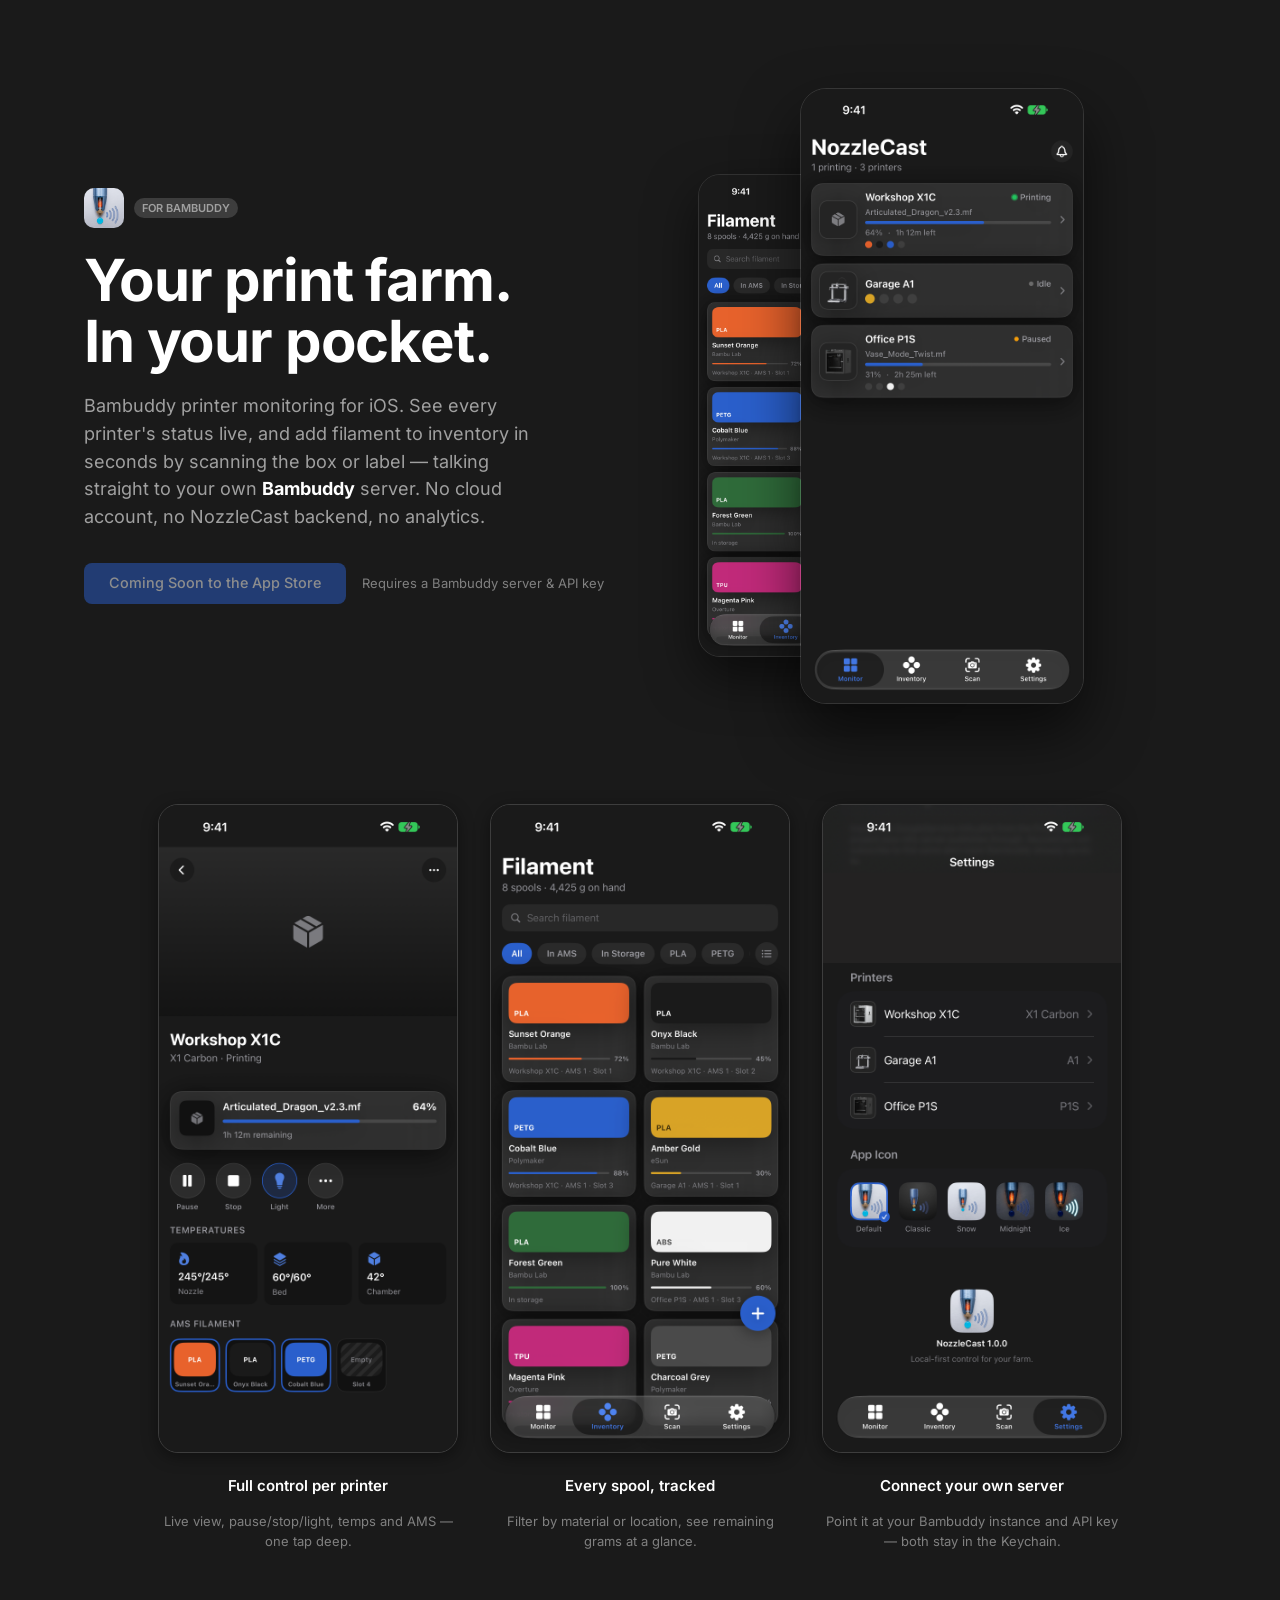
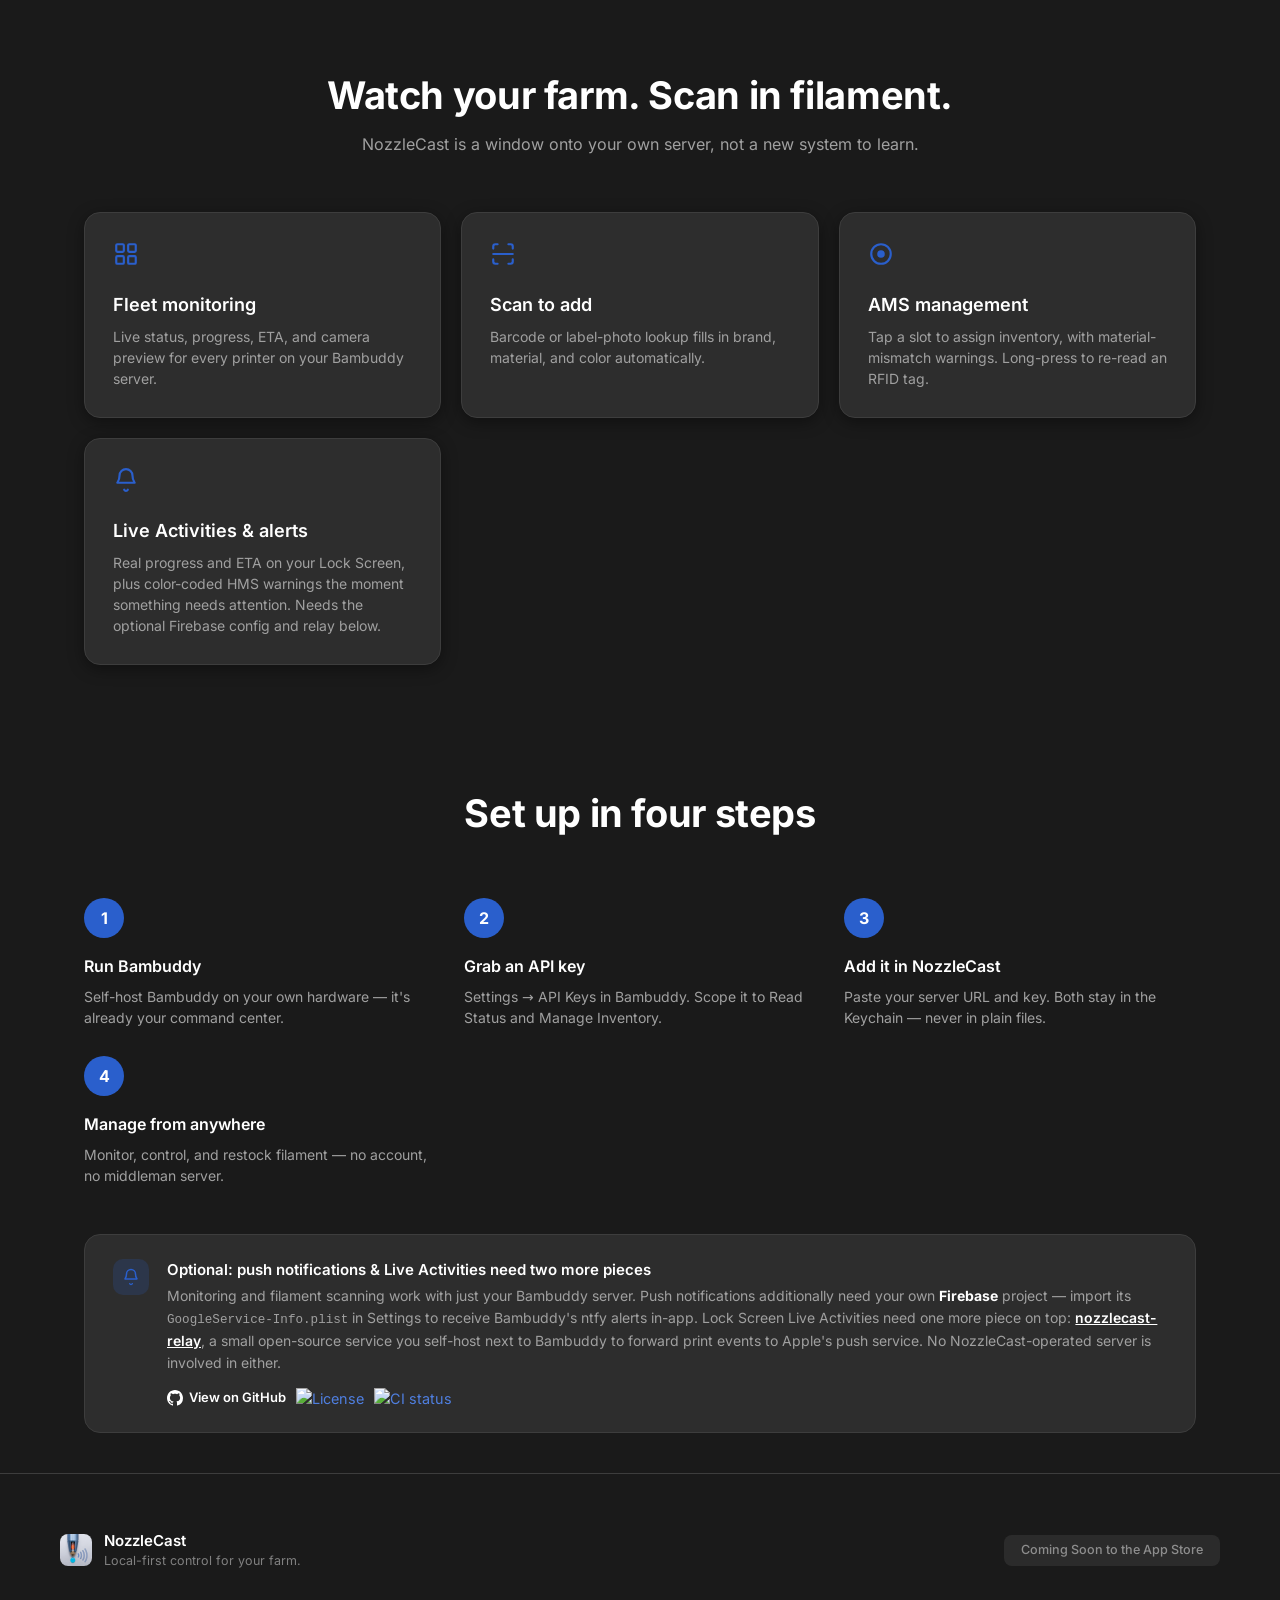
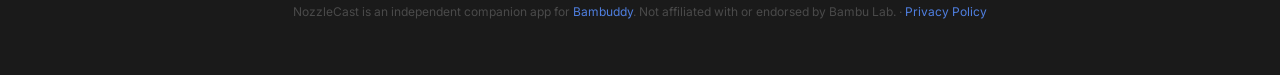
==== index.html @ 44446b13 "Link nozzlecast-relay and add GitHub badges to how-it-works section Co-Authored-By: Claude Sonnet 5 " ====
<!DOCTYPE html>
<html>
<head>
  <meta charset="utf-8">
  <title>Bundled Page</title>
  <style>
    * { margin: 0; padding: 0; box-sizing: border-box; }
    body { background: #faf9f5; display: flex; align-items: center; justify-content: center; min-height: 100vh; font-family: -apple-system, BlinkMacSystemFont, sans-serif; }
    #__bundler_loading { position: fixed; bottom: 20px; right: 20px; font: 13px/1.4 -apple-system, BlinkMacSystemFont, sans-serif; color: #666; background: #fff; padding: 8px 14px; border-radius: 8px; box-shadow: 0 1px 4px rgba(0,0,0,0.12); z-index: 10000; }
    #__bundler_thumbnail { position: fixed; inset: 0; width: 100%; height: 100%; display: flex; align-items: center; justify-content: center; background: #faf9f5; z-index: 9999; }
    #__bundler_thumbnail svg { width: 100%; height: 100%; object-fit: contain; }
    #__bundler_placeholder { color: #999; font-size: 14px; }
  </style>
  <noscript>
    <style>#__bundler_loading { display: none; }</style>
    <div style="position:fixed;bottom:12px;left:12px;font:13px/1.4 -apple-system,BlinkMacSystemFont,sans-serif;color:#999;background:rgba(255,255,255,0.9);padding:6px 12px;border-radius:6px;box-shadow:0 1px 4px rgba(0,0,0,0.08);z-index:10000;">
      This page requires JavaScript to display.
    </div>
  </noscript>
</head>
<body>
  <div id="__bundler_thumbnail">
    <svg sc-camel-view-box="0 0 200 200" xmlns="http://www.w3.org/2000/svg">
      <rect width="200" height="200" fill="#1a1a1a"></rect>
      <circle cx="100" cy="85" r="42" fill="#2A5FCC"></circle>
      <path d="M100 60 L100 110 M85 95 Q100 130 115 95" stroke="#fff" stroke-width="6" fill="none" stroke-linecap="round"></path>
      <text x="100" y="165" font-family="Arial, sans-serif" font-size="22" font-weight="700" fill="#fff" text-anchor="middle">NozzleCast</text>
    </svg>
  </div>
  <div id="__bundler_loading">Unpacking...</div>

  <script>
    
document.addEventListener('DOMContentLoaded', async function() {
  const loading = document.getElementById('__bundler_loading');
  function setStatus(msg) { if (loading) loading.textContent = msg; }

  const FONT_MIME = /^(font[/]|application[/](x-)?font-|application[/]vnd\.ms-fontobject)/i;
  const MIME_TOKEN = /^[\w.+-]+[/][\w.+-]+$/;
  function toBase64(bytes) {
    let bin = '';
    for (let i = 0; i < bytes.length; i += 0x8000) {
      bin += String.fromCharCode.apply(null, bytes.subarray(i, i + 0x8000));
    }
    return btoa(bin);
  }

  // Error sink persists across replaceWith since it's on window, not the DOM.
  window.addEventListener('error', function(e) {
    // Failed resource loads (CSP-blocked links, scripts, images) fire plain
    // events at the element — warn only; real JS errors carry message/error.
    if (!e.message && !e.error && e.target && e.target !== window) {
      console.warn('[bundle] resource failed to load:',
        e.target.tagName, String(e.target.src || e.target.href || ''));
      return;
    }
    var p = document.body || document.documentElement;
    var d = document.getElementById('__bundler_err') || p.appendChild(document.createElement('div'));
    d.id = '__bundler_err';
    d.style.cssText = 'position:fixed;bottom:12px;left:12px;right:12px;font:12px/1.4 ui-monospace,monospace;background:#2a1215;color:#ff8a80;padding:10px 14px;border-radius:8px;border:1px solid #5c2b2e;z-index:99999;white-space:pre-wrap;max-height:40vh;overflow:auto';
    d.textContent = (d.textContent ? d.textContent + String.fromCharCode(10) : '') +
      '[bundle] ' + (e.message || e.type) +
      (e.filename ? ' (' + e.filename.slice(0, 60) + ':' + e.lineno + ')' : '');
  }, true);

  try {
    const manifestEl = document.querySelector('script[type="__bundler/manifest"]');
    const templateEl = document.querySelector('script[type="__bundler/template"]');
    if (!manifestEl || !templateEl) {
      setStatus('Error: missing bundle data');
      console.error('[bundler] Missing script tags — manifestEl:', !!manifestEl, 'templateEl:', !!templateEl);
      return;
    }

    const manifest = JSON.parse(manifestEl.textContent);
    let template = JSON.parse(templateEl.textContent);

    // Nested page bundles (iframe targets). Each ships ONCE, in the ROOT
    // document's manifest; frame srcs carry an about:blank#<uuid> marker
    // instead of a substitutable uuid. Every document mints the blobs for
    // its OWN frames — from local text at the root, or text obtained from
    // its DIRECT parent over the relay protocol below — so each frame
    // navigation stays same-origin with its initiator and a deduped page
    // loads at any depth on any host, including a file:// download's
    // opaque origins (where a blob minted by one document cannot be
    // navigated to by another).
    const pageOrderEl = document.querySelector('script[type="__bundler/page_order"]');
    const pageOrder = pageOrderEl ? JSON.parse(pageOrderEl.textContent) : [];
    const pageSet = new Set(pageOrder);
    const pageTexts = {};

    // ── Nested-page text protocol (parent-chain relay) ──
    // Page bundles ship once, in the ROOT document's manifest. Every
    // document mints the blobs for its OWN frames, obtaining page text
    // through a strict parent-chain relay: a document only ever SENDS to
    // its direct parent (which, for every document the publisher's own
    // runtime minted, is another publisher document) and only ACCEPTS
    // text from that direct parent; requests from below are honored only
    // for the document's own child frames, and the ROOT never sends
    // upward at all. That last rule is load-bearing: the artifact host's
    // frame-ancestors allows claude.ai (and friends) to frame an
    // artifact, so window.top can be a FOREIGN document — a top-addressed
    // protocol would hand page uuids to that ancestor and accept forged
    // "page text" from it, minting attacker HTML as an artifact-origin
    // blob document. The chain never touches the ancestor: requests stop
    // at the root, replies are origin-addressed per hop (never '*' when
    // an origin exists), and both directions are origin-gated (on https
    // a foreign sender's origin can never equal this document's; in
    // opaque contexts — file:// — everything serializes as 'null', where
    // an embedded EXTERNAL frame still fails the gate by carrying its
    // own real origin, and a sandboxed child of such a frame is excluded
    // by the own-child-frames check plus uuid unguessability). Shape is
    // deny-by-default: one request form, one reply form, no error
    // replies.
    // window.origin is the SERIALIZED SECURITY origin ('null' in opaque
    // contexts such as a sandboxed preview iframe) — location.origin is
    // computed from the URL and stays 'https://…' even when the document
    // is sandboxed, which would misgate every opaque chain.
    const OWN_TARGET = /^https?:[/][/]/.test(window.origin || '')
      ? window.origin
      : '*';
    function trustedOrigin(e) {
      if (e.origin === window.origin) return true; // https chains; opaque==opaque
      // file:// trees: Chrome serializes the file document's origin as
      // 'file://' while the blob: documents it mints serialize as 'null',
      // so the two legitimate shapes can never string-match — accept the
      // pair in both directions. https origins never serialize as either,
      // and sender identity (own child frame / direct parent) is checked
      // separately.
      return (
        (e.origin === 'null' &&
          (window.origin === 'file://' ||
            window.location.protocol === 'file:')) ||
        (/^file:/.test(e.origin) && window.origin === 'null')
      );
    }
    // Non-empty only in the root document (nested bundles ship an empty
    // island), so it doubles as the root marker: the root answers from
    // local text and treats a miss as authoritative — never relaying to
    // its (possibly foreign) parent.
    const isPageRoot = pageOrder.length > 0;
    const blobUrls = {};
    const resourceBlobs = {};
    const UUID_SHAPE = /^[0-9a-f]{8}-[0-9a-f]{4}-[0-9a-f]{4}-[0-9a-f]{4}-[0-9a-f]{12}$/;
    const pendingFrames = {}; // uuid -> [{el, frag}] awaiting text for own frames
    const pendingRelays = {}; // uuid -> [childWindow] awaiting text to pass down
    function mountPage(el, frag, text) {
      const pageBlob = new Blob([text], { type: 'text/html' });
      const u = URL.createObjectURL(pageBlob);
      resourceBlobs[u] = pageBlob;
      el.src = u + frag;
    }
    function deliverPage(uuid, text) {
      const frames = pendingFrames[uuid];
      delete pendingFrames[uuid];
      if (frames) for (const f of frames) mountPage(f.el, f.frag, text);
      const relays = pendingRelays[uuid];
      delete pendingRelays[uuid];
      if (relays) {
        for (const cw of relays) {
          try { cw.postMessage({ __bundler_page: uuid, __bundler_text: text }, OWN_TARGET); } catch (err) { /* gone */ }
        }
      }
    }
    function ownFrameWindows() {
      const out = [];
      for (const f of Array.from(document.querySelectorAll('iframe'))) {
        try { if (f.contentWindow) out.push(f.contentWindow); } catch (err) { /* detached */ }
      }
      return out;
    }
    window.addEventListener('message', function (e) {
      const d = e.data;
      if (!d || typeof d !== 'object' || !e.source) return;
      // Origin gate first; the structural checks below (own-child-frames
      // for requests, direct-parent + solicited-uuid for replies, the
      // root's never-relay rule) are what hold in fully opaque chains
      // where origin strings can't discriminate — a sandboxed root's
      // FOREIGN wrapper still fails all three even though both serialize
      // as real-vs-'null' rather than matching.
      if (!trustedOrigin(e)) return;
      if (typeof d.__bundler_need === 'string' && UUID_SHAPE.test(d.__bundler_need)) {
        // Requests are honored only for this document's own child frames.
        if (ownFrameWindows().indexOf(e.source) < 0) return;
        const uuid = d.__bundler_need;
        const text = pageTexts[uuid];
        if (typeof text === 'string') {
          try { e.source.postMessage({ __bundler_page: uuid, __bundler_text: text }, OWN_TARGET); } catch (err) { /* gone */ }
          return;
        }
        if (isPageRoot || window.parent === window) return; // authoritative miss
        const waiting = pendingRelays[uuid];
        if (waiting) {
          if (waiting.indexOf(e.source) < 0) waiting.push(e.source);
          return;
        }
        // Never-answered uuids would otherwise accumulate forever under a
        // request spray; past the cap (far above any real page count) new
        // relays are dropped rather than remembered.
        if (Object.keys(pendingRelays).length >= 128) return;
        pendingRelays[uuid] = [e.source];
        window.parent.postMessage({ __bundler_need: uuid }, OWN_TARGET);
      } else if (
        typeof d.__bundler_page === 'string' &&
        UUID_SHAPE.test(d.__bundler_page) &&
        typeof d.__bundler_text === 'string'
      ) {
        // The shape test is load-bearing beyond tidiness: the solicited
        // check below uses the in operator, which matches prototype keys
        // ('__proto__', 'constructor') — an unshaped key would reach
        // deliverPage and throw, painting the error banner.
        // Text is accepted only from the direct parent — the document
        // that minted this one.
        if (e.source !== window.parent || window.parent === window) return;
        if (!(d.__bundler_page in pendingFrames) && !(d.__bundler_page in pendingRelays)) return;
        deliverPage(d.__bundler_page, d.__bundler_text);
      }
    });

    const uuids = Object.keys(manifest);
    setStatus('Unpacking ' + uuids.length + ' assets...');

    await Promise.all(uuids.map(async (uuid) => {
      const entry = manifest[uuid];
      try {
        const binaryStr = atob(entry.data);
        const bytes = new Uint8Array(binaryStr.length);
        for (let i = 0; i < binaryStr.length; i++) bytes[i] = binaryStr.charCodeAt(i);

        let finalBytes = bytes;
        if (entry.compressed) {
          if (typeof DecompressionStream !== 'undefined') {
            const ds = new DecompressionStream('gzip');
            const writer = ds.writable.getWriter();
            const reader = ds.readable.getReader();
            writer.write(bytes);
            writer.close();
            const chunks = [];
            let totalLen = 0;
            while (true) {
              const { done, value } = await reader.read();
              if (done) break;
              chunks.push(value);
              totalLen += value.length;
            }
            finalBytes = new Uint8Array(totalLen);
            let offset = 0;
            for (const chunk of chunks) { finalBytes.set(chunk, offset); offset += chunk.length; }
          } else {
            console.warn('DecompressionStream not available, asset ' + uuid + ' may not render');
          }
        }

        if (pageSet.has(uuid)) {
          pageTexts[uuid] = new TextDecoder().decode(finalBytes);
          return;
        }
        if (FONT_MIME.test(entry.mime) && MIME_TOKEN.test(entry.mime)) {
          // Strict artifact hosts allow font-src data: but not blob:.
          blobUrls[uuid] = 'data:' + entry.mime + ';base64,' +
            (entry.compressed ? toBase64(finalBytes) : entry.data);
        } else {
          const blob = new Blob([finalBytes], { type: entry.mime });
          blobUrls[uuid] = URL.createObjectURL(blob);
          resourceBlobs[blobUrls[uuid]] = blob;
        }
      } catch (err) {
        console.error('Failed to decode asset ' + uuid + ':', err);
        const blob = new Blob([], { type: entry.mime });
        blobUrls[uuid] = URL.createObjectURL(blob);
        resourceBlobs[blobUrls[uuid]] = blob;
      }
    }));

    const extResEl = document.querySelector('script[type="__bundler/ext_resources"]');
    const extResources = extResEl ? JSON.parse(extResEl.textContent) : [];
    const resourceMap = {};
    for (const entry of extResources) {
      if (blobUrls[entry.uuid]) resourceMap[entry.id] = blobUrls[entry.uuid];
    }

    // Artifact-host CSP (connect-src 'self') refuses fetch() of blob: URLs —
    // consumers read these Blobs directly. Survives the swap like the error sink.
    window.__resourceBlobs = resourceBlobs;

    setStatus('Rendering...');
    // Page uuids have no blob here — they ride inside about:blank#<uuid>
    // frame markers the pass below resolves after the swap.
    for (const uuid of uuids) {
      if (pageSet.has(uuid)) continue;
      template = template.split(uuid).join(blobUrls[uuid]);
    }

    // Strip integrity + crossorigin — blob URLs from a file:// document inherit
    // a null origin, so crossorigin forces a CORS fetch that SRI then rejects.
    // The manifest bytes are ours; SRI protects against CDN compromise, not this.
    template = template.replace(/\s+integrity="[^"]*"/gi, '').replace(/\s+crossorigin="[^"]*"/gi, '');

    const resourceScript = '<script>window.__resources = ' +
      JSON.stringify(resourceMap).replace(/<\//g, '<\\/') +
      ';</' + 'script>';
    // Inject after <head> so the DOCTYPE stays first; prepending the script
    // would push the parser into quirks mode. DOMParser always emits a <head>
    // (synthesizing one if the source HTML omitted it) but may carry
    // attributes through, so match the full opening tag. slice() rather than
    // replace() keeps us clear of $-pattern substitution in resourceScript.
    const headOpen = template.match(/<head[^>]*>/i);
    if (headOpen) {
      const i = headOpen.index + headOpen[0].length;
      template = template.slice(0, i) + resourceScript + template.slice(i);
    }

    // Parse the template and swap the root element. Scripts inserted via
    // DOMParser/replaceWith are inert per spec — re-create each with
    // createElement so they execute, awaiting onload for src scripts to
    // preserve ordering (React before ReactDOM before Babel before text/babel).
    const doc = new DOMParser().parseFromString(template, 'text/html');
    document.documentElement.replaceWith(doc.documentElement);

    // Resolve page-frame markers: mint this document's own blob for each
    // framed page — from local text when this is the root, otherwise by
    // asking the direct parent over the relay protocol above. An
    // unanswered request leaves the frame on about:blank, the same
    // degraded state as a refused embed.
    {
      const MARKER = /^about:blank#([0-9a-f]{8}-[0-9a-f]{4}-[0-9a-f]{4}-[0-9a-f]{4}-[0-9a-f]{12})(#.*)?$/;
      const needed = [];
      for (const el of Array.from(document.querySelectorAll('iframe'))) {
        const m = MARKER.exec(el.getAttribute('src') || '');
        if (!m) continue;
        const text = pageTexts[m[1]];
        if (typeof text === 'string') {
          mountPage(el, m[2] || '', text);
        } else if (window.parent !== window && !isPageRoot) {
          const had = pendingFrames[m[1]];
          (pendingFrames[m[1]] = had || []).push({ el: el, frag: m[2] || '' });
          if (!had) needed.push(m[1]);
        }
      }
      for (const uuid of needed) {
        window.parent.postMessage({ __bundler_need: uuid }, OWN_TARGET);
      }
    }

    const dead = Array.from(document.scripts);
    for (const old of dead) {
      const s = document.createElement('script');
      for (const a of old.attributes) s.setAttribute(a.name, a.value);
      s.textContent = old.textContent;
      // text/babel scripts with a src: read and inline. transformScriptTags
      // does XHR against the src, but blob:null/ from a file:// origin is
      // silently dropped. Inlining makes it a plain inline babel script,
      // which transformScriptTags handles unconditionally.
      if ((s.type === 'text/babel' || s.type === 'text/jsx') && s.src) {
        const pre = resourceBlobs[s.src.split('#')[0]];
        s.textContent = pre ? await pre.text() : await (await fetch(s.src)).text();
        s.removeAttribute('src');
      }
      const p = s.src ? new Promise(function(r) { s.onload = s.onerror = r; }) : null;
      old.replaceWith(s);
      if (p) await p;
    }
    // Babel standalone auto-transforms type=text/babel on DOMContentLoaded,
    // which fired before we swapped the document. Trigger manually if present.
    if (window.Babel && typeof window.Babel.transformScriptTags === 'function') {
      window.Babel.transformScriptTags();
    }
  } catch (err) {
    setStatus('Error unpacking: ' + err.message);
    console.error('Bundle unpack error:', err);
  }
});

  </script>

  <script type="__bundler/manifest">
{"891b5ee1-79a2-4a5c-81e2-4273488d289c":{"mime":"image/png","compressed":false,"data":"[base64]/[base64]/She9N7eTo1gwVjAOBgNVHQ8BAf8EBAMCB4AwFQYDVR0lBA4wDAYKKwYBBAGD6F4CATAMBgNVHRMBAf8EAjAAMB8GA1UdIwQYMBaAFM5R4gSBTmRbI/jjxM+aPpzB11zCMAoGCCqGSM49BAMDA2cAMGQCMDFzHRSeAXrSy1WOzkbhPZ6Km2wGTmZ/[base64]/zVlM02KEueJtuYYhL4w3bZJmN23A0rhYg2JjG+qrYKQfUY0NXSv1P+/MUhIEqyak5Rt0pVun/uW86R6m1AABAABJREFUeJzs/Qu4bVlVHQrPuU5RLx5FAaWACNQpBUHkZfAVAV+XBNCogMZEkxs1qGBi/BP9bhKTq0Yh8UUSvXqv+ucLqDdGwRuCEr1qVESj4AP8AxqNCPKmqqAKqqj3WfP/Rm+t9d7HnGPONdfea586hXsrp87Ze+0x2+yjjf4affTRd/p66EMfevlll3Vdv+2GXt/sh27b91039EM3DH35d9cNXbfpt8NgPyg/68t/yo/6vnyoG7rySfxf+YXywzJkb//Z2i92Gm/bb8oY9m8bqIzTbQYbtxuGbtj03XbYlKEIwB5lT7CxBbaMV+MfYvyBqPCADV+sjFnGH7pN+XvHN8H4Pq59rMdvAfdIPjYw8RvOghYfs4d1W34/48d/8ZrCX7657YaCuIgrycfGt9/C+CvlX35iv26TGPK3gUyCNr/lxSV/+9cG+IcRfkDFC+OHnCZAxx8uoH6WP/3G5T/FDxnZEyr84E9fsGh21/NH+Dl2Gcr4g9fEi7n8a/5L/uXnU/zz/OEskz/Of0xc5idQUeA1/jn+SKhAjVk7NP6a/4fFX6/fA+IPzaJBjHr2o6X1O+E/+WOv3Q1Z/5Tv27ttXP+U75RvlrHS+u3Lszd5/RK/Hkz+D/FtIDSNOZShwH/8h/LHijVqJ/lrweIFdumfE+NPkv9J8h/82ULXGWD8/yn+U/lfaPzR2rTfSvzH+h2S/eqOar/o+tiPZvG37W+f7K9phvAf7kn2l/rTnMDzYH8Pbr+a+OVW1fyh/qf8j8YfjC7/bYk/5dfDf6P/2W+2dOy6LvFfTEr4R/zBTyUy+p80Zwk/7ZdJDfKHrChiuYsT/xkzNvI/nf+bXfHLiP/hP4Pb7j/4lJfxi3wq/wHxxT72d4f/X2bErL0JUOMn+Zvoxcy2/1PhH/k/6/kfDhK4p9HwqmP+7x2/dJS/8HNdAdI4fqT+LOMDjOKv4M/+/k/F/2n84gt1zP/ixIHgK+Pfjc+BiXwIZw9KtMiqfMfwwkcFyfwXtXxtVhxxt42/2vLZ+qf5Mf28H/RR94Hz2umHjbHKjYGt577bkmNAPRTRrsdfPiccNmZoPSoWAcAYlLY/MXOtfBS/YuPTT0+0dzWBhUTX3V4awrQxtxp6i8miESsjZvyUM+UP/N2C/O0tFSPH4kjrvcS69BlG8ocYOb+MNzxrEPidPvgFc2YKNV0+DflL9K54Mn4T5iz+Sv7kzzDLnwX8eTYRm0H+Lf4UdnV90bFr+bNt8Kf6jua3H7g0lvAnU88FnsbH/63FTyt3FP4fCv9k/S7g7zN/duGn4ZUvvc/6bfCfKExN0+oXL5XrFwoQowF7pX9s/UINh/yZ8ZLTlPFDFTTXl0freETFf8ofIo7xd+qf1fw5qvwz/4eT4o9B4Pin+E/lf2Hyx3XPVP+Ymljyf9bYL674Cf5kfyv9M7ZfcgzDmi/5Dxei/VXqZMb+npj+OZT9beJnaDrHHzrgR+ePLP4Sf2S/Gv6n8CNYwvgN+Y/4Y4+nfcT42gvb5X/2I/853j/5z0WusLqIRJP/3O+KX4L/BXSN3+WPNxzhz/4DfrLa/nJUxS8hfyWxDApnRHtkyrSN9E+3p/9Dfq7h/+z6pYhG+JN/NdKfdfzSlH8Lf+gfzEj2f6TKNb+z69eSfVX8NfVva/zIACT+bzDvJR0VkQwTkc7/zJ9G/Osvy6+HPvShl152CSJIk+yw6UsUmPlvsb2/PwbiojBsTF5qgotwKRQbBnkIzroloLZIZHEDVeNjHQt4yUuX2csBWcodGgWV8hhq/PZp4S9/bowgmtwyIpNLiJWZZKR2VWYwfQlXkawl0IBfORczo8TvWatO+J1QySZLpcOaaGtdCTRkSMgYSxQl+ePV+Cfln/bphr4kSE3B1/KHOJiAQrKG6Wf7G/NayKEy6xP47fclF2jUkBLx4w2NP0ZBbt/l+d2CHIG/q/GDSGHyJvg5X13NH+aQnT9pfOEvjDCIelyDP12T/8qpcLS1/BEfnD+c35LEFX/m+Z/5M+H/UfBDARyZ/8P5xg8ybFfgjyR7C3/K5i6t38jrhv5J/GFsLKuLrKY0TtHaQ5EBN9DPcIcl5I/cq/gzjPmvlLO2BMj77PfKyUnrdwtTT52A/ah5/XPe5Y+lgjdQvcDB+UN1dYr/VP4fWfwxJLvtl0r6xvgX7G/gN2NsseE92/66f3X+9c9B7O+++OE/49ePzR+OP+GPxaza3i/fofwZ9M35D/6KM/zJ9guFYdxcF/6W/wla6nXJVGYJsv/sBaiL/nMVvzDaVa483k11DYqauK3azfjPMU5lfzcj/A3/38DDGdH8Yv26/rFCEdl3Gz/MPJ+rMBh/cc3mzmfl/xyF/wwow/9PKamCn5OO+I76x1Ie5D9zCEPa2VjArxodXzKV/xnx4ybh3y7y39YvGZ/5z0c4fhVISCCj+Ff8b8pfVVRKS2kTJvhfBPPQhz4UkC6++OJNqYp0VogM5W8opIodIu6mu2YVfVUssC24C0wliJA+QEyGFBfLJsofm76ML++S3qp92KWoiE7JoFKpgHemQJnVcoFP8EecDm/VxFpIQRLY/FnGzPCzcFSPcDUw8uAByMRP/5gpTSNZ4O9q/NtYMw5Z9T6q4I5wp2QXuxn5o1AoDJ6qeZBsIm5A4ncGS3FJbZWPowTH5S/9Y3toniHCb2MxIkqABnJl4VUVoW4Vcnr6yhN1Gr+Fn0lof96IP2ailMABf6wyJuHvJviHCn8hS5RoJf5kJYVxthV/RvjJH9pNnWkY8wcUwUrO/FEKqIwPSPvzf0/8bf4zCNyX/+cFv1bULP5NvX67PdYvv4n1m/lf46fDVMy243cPCN5pNT5XPLWCUVZLHeVzUTZnTrGcDIwb+lObI1ua2iSo4H8ZgY6GB9/2cVvUWf90Jyp/8b8h/7H+vyD5c4r/VP53J3+m/g9rWFhHusp+yauOsGfG/qqABwlw+8ZHtv292/TPGvub+bMnfpvIjfnn8/xBQnaN/MMZDfyF4psZ/gyz+IfO/P8mf8b+JxPVFX6dQ6U/qd8O++spaDEVIZemNdWDL/rPdfwC/xkRitlfMkt+Li3yjP9s4ZjkF/5/A3/t/8s/pChcYPorvRPFiYBO/3ne/zkzxk/5rNc/hf9+eqD2/8urRoRS+yf+/k6kvF1d+f8D/4yQGjNH/vOX5L95vQt5L/9tM4m/sFzJH4xYr9/Mfy3tFL+wakJBWOW/Zf5I/obf+N47fjuCEGON+N9fc801TE6kNaLkgs5FcPdUUkT1JQ9rOG8lH27/sOQiSYEfBfZS5G8HiSH7PEvU/gpYYlgoL5ETQ+udXWFhpJLC5QYt5hf8RGULpK98bigc12TEzzwG5GPu7zbwG3bSFJtODFoxXqwfTxAJP0bW0yzZjCmJ49HQbZ5xY/IucgQt+aelqnCANe82PqnC8e2QBXfEsWtXLUXmu8OUU1A+PF18CrnIX/PB6hvjTlpZeJZivBn8vnPgiaKMX1mdxJ9uwh/pFNuclCqo5e/8QbrV+UOd6uVIWLNN/BP+uLVo86fBf+OPHbEr/o/zB4oy8f8w+Hfx37XYfvw/KP4IXmv89otL+JWkX40fmUznjycN5XPICktZp+Srr1/kcGnfgZ/6xuWPREbaFbfnsW5Maf7Y4GZG0uUFB6/rttg8STo88b8+J0dLO9U/zNJL/q5/Dib/Ffw/IH9O8Z/K/yOQPyP/xz23Vfg9XgGkPeyvxyjDov0F0FX2t/Yfjqn/D2V/T9p+Hcf+ejSyt//g8dGEPyXqUGRV+Z/izy789M/pH+YcvTx6brgk/of/7/vIE/9t7H9O8XNjLv4dG59MSTBMxEuY/8ngBnO4KameY/jPdAkm/Gf4OfaffdOReamwvxFkVv7/UMUviL+UAsCStNgLpfP6DQ/1BXGX/6Mk2Wr/jRJe5I8ezhn3mDPpH8UvZWOeYWpUz0T8qIxPlr9nfBr+f/hXtf8W+jPirwj3x/GL4i/GwJFli/jFxt/a+Ip/veBe8R3KblCSAH2QUgpz/OH89qXxT+R+EK/Gr+N36TUqHWDV+eW3ARm6jnku6FseTlAxCT8P3Jsym5bwMhlDBppuZRZFovLM8vaWuAA6X6DcoUXLgKjTsEMEUr/cgTL85aC4hqW88Ft0n0XmwG9WTd/FA4VfHMcEcERNmdWaomhksESL4VfmSikz4IcHD/mWly2l8H50hn9sjNtIqZF69iIT+YvdLh8msZUiw7tvS/0ThvGAS0cPfKe66JItjiENgb+kiKSTbTjkw3DwCpvskD9gMoGX+MP004Q/qr9h9OL48RHHT/7U+DN/8DLkG+Sf8U/4E/h1Rov4bW5ZgzOHv+ZPhDRN/tT8D/70bJgi/uAzif/AP9T4h/3x7+J/hb9bzf+j4Z+RP7Z2pvi7XfiHvfCjPi/zB3nyVFiZ9I8dsGLBmarEtpbq5BYTtrQ1fhncfqbqI7qEtiVdPmNtYsrny/rS7rXwu6eHMUyz2xa2H3QrMgv+g5LaeoK6HRr6h+7GmD/DCcl/hv8H588p/lP5X/D8GVbx3+1XE/92JX7EF3vb3+w/LNjfYb39bfoPR9X/h7K/J22/jmN/5/3PYYf/0M/yx8oQju3/2HYxZOGRhAsq8YfRFZM44I/ebcF/65r4i+Ua9KfjR+s5e4BVPsP+btx/LpuYZl59B2vefzbLKPw2fuU/d23/eVNivIb/rHeW0ML+Dkv+P8ZP9j38f8WgpTKChQSeaeAGO/k57/8oBbbSf9vJH8Sb2vWUfMAf+05pmlbFj55sEX+Kf9LFQmjwJ+SDw+eJP9tm/Cj8Tku8r81vK35J/rMttk3qNAD5c3ysFvlvLlPjp+sHK3aXfEJ/drV/OIq/um64iDuXKDPlgRIeBLe+Zr40sJWPwxV8iNGuRIue2ZS6hxw3pSIHYsb4XlrJKJu+ozbcLfllIkW2htv6Xk1h3f3ADuNLv4FzGvg9J4P59hObYCO6A/qulGTFJVk+h7MU6AtmSQ2VmlmfcslHDrUnMXnGQP8n/IaNuV8bvdturCuFO9lxMgAnO3Re0zNDTH6oFIfj+56YSag0K6RYiGk0PpZT6FS+gW2Yxf7fWP5MvXVJ/oXGrDtS0QMKyVS3UfALo+jppgHyH/PHpk7yF37Pjo3wkz94h82YP2X2tjrFdCT+pPnV3yLZi/Glb5WKDP70O/mD0iPnut4VfSl5csSS0JHtLgOyJqbwR0dSIL4R/jgQpjwVxJfxj05kjPjvR176E8U/I383wieF3+SjJKO0EHeztb5C/0Bteqac+g916cyylh1p7HeRP569VYYTb+Kl4P50j7eVu8YKiVa5LFlS8ZT7Y8H/GEt90fGzYaR/5D67/P1IStnSoEODRXgs+a/lf9KUdOp4kmk9f4YWf07xn8r/guRPt5v/I/tVgglqoqb9auGn0ova5NBvd4v9dSW1p/+2LP8D2N+x/A9ov45lf3fyp5vHP+P/ICu7U/5D2/+hwfFYC/yhW6jtdovWa/8z7W7KP6SZrfxPnahu8F8FYpBL8j/LBqqZMwthYFbd/8TWv6Psl/znFGRj+2vGfx5m+U/8Y/9hnf/PqKQa33sXyCZ71zaykQeptTXg/Knkn/yfzXr94/wfKv0j/tBV4Qb/xP+c+P/cjuAJDUh0Ln7ptJQr/cOsBEWsEzHsV8H15Z6c1q890Q6vc0bwCH0Q8Qv9t9gbMX6CguEfMp6V/HkQxdZvHPhwNWrhu0kHp7/5M5xfwVz7/LIi95prHqlsZ2QvQQ1E98rmyF/UrlAco6AgEKUz1E8BrzSLqrZ8Y979Y53KV4E1SxcUpLOSi4WarGGvcmUcn8peSi3nsFybcEkhz+Ikp30Kj9yOBFCmIaxUCUGs3G1y7dmN31F4FacHtPicF4jELj3F4hUWqXJCHwr5h511y8WfMf2SNvOoZ0L+pWGDxQuBjaVrqm1R7tDH1xkTLuOJ/NNLxlTklMiIP/0Ev3XcCPlM8UeTF0UdLiHj7X78ifmViFWMM+JOqOT47oQ/LGFp84dlLciU4YKrwJ9UPqfRc7yetlROhstZ4ZyNrxQYzZ/tfnKF+LrG2MF/sYfqmw8W/u7w+J2a/d2BXyV8y+vXu4xwuUeeTTOMWwzS/JaGl3p14qr5LxxaztzsUGAt2+T6U0rC9adrgqR/wF4JqHqu6x/m7ZNNSPzBP7ZL8vfxR/KXxUzyd020xB+DicxyHv8o/KFhWubPKf5T+d8z+OP2Xet3b/sV9je2/ebsb3i8+/sP58n+jvR/w/4K/1Hlf3L2y+3LHvZr2X+QTUj4DyP/8N+yHZnBbyEu2DX2P7sZ/437m/6mGEuHscb8F37s5rr9dafVa6ZdPhFfVBRP/rNvIGf/OSUZJv5Dto8qxNXC4uQl/+cA/j8Hlv/voXnSP+ETRJ/qOfwK93bwn3Hnsv6BSJU+cP9f24Qj/gzN+EXyiRcfxvjjHq+a/3HIj1o3raW0ftP64plshfjMVPj41lzB8aOucBR/JQ0f/M/4eQAkBZzz/qcux3P+IPC+GkFQDiu9rATfVE0+z9mIT+wsImC6pazkDtBmhKkRNlvgJc1s1FZa0umEAGbAaipkCRXXJUbzODXPS8pJVazvO0fMDtn4pSMS+w8W4lhqIJYv8LMmQJm9c2o7zy9kHzU+Zwe1/zaRnnbxrbOk/jUNI/yhxmMW01a3/U45lSH84fw7fmkaGB+pm9TM1NOKBhi9lFvyDwaFJ0Kdxqcl/KUFasrPYKJEzZyWgHzIH5Jrwh/H7+pSzeidsRV+5p/ArYSfypky1R5l8CdrfG8W6akkzxVxpZM/tiK9Nwb8IyhQVz/OHx+Jizlta474E/LxeiRf0jKNROf43TpbyricZ0r8EcUSfqeR3fGwgJ+n88T/NfiD/8fFP0rRHBq/L7t+ir/sS5cKtIX1i+dV1rTiP5PcoAsdC+WPQEnvbeZQkRV198dafW4m6/ecKuO0HRD4pWedP76+1usf4/9q/mh+Q325/P1pXUv+Mfou/mhb6Aj8mVm/p/hP5X+P4E/ZvJ3w/zj2q/Z/6HR58EjXeWx/+5b/IL0xtr/uP5wP+7tb//OI4wVlv/gNG+3A9pd1zNL/B5J/w39bxK9jVw3/00in+gD339x+MSJI/An/PPCH/8kgZ+x/ug+lGFCuqL6DTR2kL+g/+6uqF2JOQNFdgPxpHxfww3+g/Fk0diz/311pXw+Sv5el6tfdf1ihf+y7ljpp8F/R/VT+I/60/H/PXLTkH/4/Ly9S/KL81DDiT4TluZ9T+G+5cEL4Tf5pczxSD9P4Jftv5D/j2xB3yh/hG8Kvsgy+vnJqVjMI/78f42f8S/wj+Rt/[base64]/sZ/gR9KvzleIVq6H3Ze0rbBIMCEM8bi2xc2RV/unn+uHCZiGayULavjV/8GSX3mN3i28/h99KnoYVf9mEt/sT/Cx5/SvC7jbDkWvnOZmH9+utGMM0Et0Z0/VSgkf9ewyT9AOzaX0aNEvFDGtk+K38sq6OxuL6o3RN/fP0u6R8+aUb/7JC/04AJOsk/bPG8/hxOiD+1w3uK/1T+91T+cAAc91rGv85+JcfdEcq++1U2YX9dQ0z9Bz27YX/pv51H+zuv/1HQesHZL6jqfp3/sC/+kf7P8sdj1st/mPXf+iX8vjGY/U++MU5QqTFa7CRqA97IF/LPEAt+H1Bi3s//nPefdZAgtkhH/rPwewqljd/kek7xy27/X1/RHWyGP8M8f8RVXIsz2b2f1T/048f8t3KEHfyZk3/afPf6j8gUjeXvJ+1xnTd7fvGlcrCGD6lJmaEK/y2nUoL/OkOA3jm4cMYvmONfY265fnU5Fx7nt/alLY38OwxhvT4Q5wHkv/n6lSi9MbavX2UYXMdSPsX/7K/5uGv40XKCIpYTznmDptaZzhMJSVYhBi9lZBStkDKVU7LZgpYEkxggiSkLE69K8P0VpIF1BWKoP68GSfhdzBbPw9u1wv44lxIeNeUVWRKvqgZbQoBYeWopaPcBkmogCe59S8Vdkf0kjdPdAUpZ4lZE/2AhPt7YaJrwl4Mh/D3Wh2mgSPfiPs68GnV7VeDXpfe4z5DP0vw6/uwQ8L9Qpkn+OOs7kr+1MNyPP1P8sdzm8bOSypcj+cPkWtfAT80e8ldyPSkKGnbJf0j47ZSLbnn2dWXXVOgehkr+4v8MfxJ++6Psjg478Nfjgz+e4luB3z2uA+C3A0P3BPxagMz4hJMjZbJq/Yqr/BXaBTU3Z0QtEOAyzQxHwnUySrTnkjmPtLUDxk0Ax+/GmScME39i/Up/TvCzjq+f0T8XMn/UoqHmD/O5KKDkTJziP5X/PZI/E/u7G7/8Q10fvdJ+mf8g/2fZ/q70H3bi32l/98Ff7G/gr+TPzZUL33559e3x+bPg/8z4b7P+z4z/tsL/ofVMXbzX2N9w3KMLtlqToDV/1ORm/3+t/xny1xDyn/W81G0/MlPDLP44TpL47wm8ftn+pvHn/P+oQMd2vB6s7gRl9uj/R85lBX+4jbmL/3P8CRVB/992gB3/topfhD/LH/EdSvKhP7FEpvzpNB8t+afeyzreAv+t4f8k/OnUayRfhhn8bHqBNul4pvGfejDhxyJWQB7yT/zP8a9Xno/5XzCfPftxFJt2SSHHrWVKRH6lA+1g43bklDqn4vINbbEiWxahN49t+PambJmi8LK8NJw7x55I8NdmwhYJts0IPzIn6YYdZnp0I4B3gFNqTerSblcnWDXhc6nh3i9qLbi0mg1k+Ry/Fja8Zp4DyTu2Pv9ArNJqPRmTsIDf40+mW3y5KrHlWfkYCOkesEnFIukgBNZDHCgQucXyifw9Z6Zz0NKAessJf3qXz5aHw6f42akEnK3xh/x1zCPd4+7J/FTm18Cf8VH+fr8i15kfu8L+Yz+DX2lQLHKFTqlag46Oy6fiDxXqCH/NH75pxf/Ar9gv1hybjHZN/Cl9daHh59GFk8ff1/itNcvu9Ssbihws+Y8kJm//Fn6KQwV7VuUWcTvlYNtFOFJtqCBH9l2LdKzww9p7HjjxPzTYRH86/uFu58+M/pzlT1GqRTtQwlP8WcuwDugk+XOK/1T+FzJ/lu1Xsr/QTDvt74L/MGt/J/7DGvu7Cn+yvw38/QnYryT/w9pfFf0fgj+z/g/9Q7Uiq/EPC/4PHuhvZl81f/b2f0SuqHM0++ubdCP/EwXkiC9W+v+z+OU/pwiSu9HZfw7nOp2Rb+Bn6ab85xS/CNes/eXbIdLXAYb4UtqdnZnlP3jJW71nqw3wzvDT+17Dn4b/v+A/65iwUz78jERjfwPDz1RGwq9FJt7V+Afonz77P3P80Wl78sfXb+ygxvoVfpVBOP8BvY5PpvKXBKIwaFb+toMcpeML8mf8m/1PHdgxUjDrUz5iONjB75yrTJ4L4cXbKNZOal1cAUS+h9iG/c6owGQGg7+J8Nsu4qMHygVVxrTm9NYtUrkQviPCOmZEavy2AHCrWFkE/EWVmOjZrATz3vw2EFvrwy+2YdSRnu8EY6QMjOWAkI4w/F5CivwM7kGz5Dq1g2XZ0eUyNq69nkH+NEY0zZPxFzF4ibzk7+6730dUPpayyVw0TMlB30kl2rY6npZGxf0D6tIIYCF/xhxeqEX5Y+bL0BzJ1qdt2/PFta9Y8cdaPAR+lDLJL5D8hZ/yx5URwu+dN7tK/iP8Lkbyk3abzxB+VBBx1ZR3PtfGj0U+wg9B1PzRrQcVfilk8AcyLDUII/5ofVU3SQBq0V3qHsnBQ9W18Ps90ofD30v+x8dP+Z8wfsWr+BPfz/Ifr1+jltYvirPcN2A2VvyX1acp9vGd/6pTKV0MoT10uZhT39dvrX+gpPzyEec/ZMv1K/05J382fZjIv9ufP91e8p/Tn3P86XbxB1C5Xyn8+/DnFP+p/O8J/Bn25//Ifo3tb8LftL/9yH+QQd1lf/2Op33s77C//R3r/+EE7Fd3gvb3KP5Dkz9N+dudruTxlD/djP/T9t8Y9TT9t1X8V95Fvi3tL7vW+xHqCj/9Tz9S64VgI//fxu9b+LN9B8nxuyP/uWv7z1pf2qxm/KKIn/3TmVlXSmW3/d1YGcFmwf/367a438d8jb2F9pjTqXcstr34U/v/y/6zUKX16/xXbJLlD2mz7sP3A7QuJB9t9fGIS+9FNYGfcXPwh2Ngq77y39ypSvGL7gTzuQv+gCZSMAoFp/KXfwdSUf5DU/4M0hfl7zTk+hX/y/gbltfolXH1GZjJmUiiSPUZfDsgIGm5ncMP2ZkXvyZXxyf4YhQElIQyh8ptIX0oVRtxJdqdE1wcRJH662v82Ab3jdMav59TiG0n/Jr36iz4TW66pUOa1W1MuNikRVSGYPxNyQ2wDxNYoBMGVlbKBermp/zFasnYUAAPdfzqZ608Co6WVvYukjXKlvs8CrB+wYmo+ZU88FeC4+/U8odR4eFZl3/MoYtWjI0FFPzpJvhr+UdFhKf9Qv72wc2Un75mGvghf5MiLkvgdLE6yPF7nh8kjoCl5k/oUHvHEX6Tf8rWTvjD2xl5E6BSVTV//KMVfzzRw243Mj8pX5fwZ/kMR8DPm00a+FlUl9bX3YC/3xe/tI7JX7wX/vH6tdH7Of5bCiz4z3UTCVJt8+B3VQ9G7lNWrsD94FTc6rqlzm/wZ7R+WR3SwO/yHw4k/1zadxT5L/CHh7nk3Nb4G/yh/jnFfyr/jxT+KHorVyq5E7aMX4ga9ivZX/d/hH+H/WWIlfyou9f+doe3v7v1zyHsV/YfhoPhH8k/84fzi1a6iT/djPzF5pX+21r+m/+PXd+M373+bt7/VOGqXnVqf/uW/2nPKpujtf+c7G/2n0M/VPhx4xbtO+4JVX5Lb0K1oDeZs79dA/+8/x/xUYQmOEDuzjv5Q1lRPjv0j+UR/Foq9/93rt9K/nxHjy/EFtefwyh+SfidnwjXGND3E//H5V/xJ/SYAq7kv4k/seAsgJ6NX8R/4kd/vKR/XKzYiuWvu8e2W/6T+KvNf4Hu+v7qs2c9l6pECXfq1fjDVyMOInpNPe7M4+YzG+1xGfhqkmdpPynnt71WP3pokl2q/9dt8jjW4d09uHljYkTOhckovnTUXwR+tBwJdWEHIayZvEnLLiCkCozGhemod7wMMh1c7bhNTrLMkbzjx17+puyN6cw6s82sgEi/J/zxUK3vwB+TnvCD9lijVKrp1gJ8GEor9JyfjlAhlq9unAqxDgJ24Z3Gd/mroSXmiQUgvkkOgkWleIM/eKPMH+CX/Mf4VX/mWUiWEkWlkeJzilEtFG2wCX/8jHlUPXg5kSdnd+G3DQGJocyvlY20+eMVeFx7fLxSKv4zJdSb/LE14wFiPqiic1JCNuW/Gsprge2Jn+/dxM8xuwPgp5rcG3+pCxT19scf/FGtUI2/jJLG5xkpVTRJ/dBowM7gIVQKXL/wffhTVG6O1i8e4PjTVT2hHyInXK/fKLTeIX9Ww9Xy9987Gn9WyX+iPxv8yetrH/6obOkk+XOK/1T+54c/2X6R/7blxY5T4V95ZOd+x7L9cv/BPK58JtVqd8x/mNefF6r9Lf7bMezvIfTPov11AP6o4Sj+w9H4E/If8ydvL7l/xbur9pG/fdhbbu+2v5DsDv4gBlnh/5PW7n9O/GclHISfmQNu9dX2V/j9VT0MVeIh1QFE/JLsL36ril/G9j37D7v8/+Q/0LaN+LNdL3/F5ERmj9/utX4RoZmsRVzG8GwfM5F/4JdtprJSmmdQRC75SP7smeChI/VPSLZfEb/wvpoYP61flLrIpVPKQeGbawpyyNoATuKvJH9t6dOFnJO/snHBH0WFYDJrrpk36rboZa88jIqKvFdb+U/EzV4SkE8BKLtRPr5h/o83qtsxSNkYZiS8PsHzBL5Hy5JLHs7Uto7KEjg+8ZeBtAEe+JkZxqyj35Fveht4r95QjZTm1OUDbxuVI8huFbTqYshcCS1VeV1G3dyURo0XWrojBUd9B/JspvIP/FTqCT+krIw0xh/jj+QVf5OJS+CHDR7Jh/VFnmao5c+qDUyaq0tIJzohNPnTt/ijVd3AX42f8NuhtAZ+JCLdU2jhtxmT/FXvJnMLWqLrhXVRZdkbKtby/Paj8al5mZLY2lkNX2yekJvid1U2NPjTiT8ykpLPMME/Wb+F/6aV1AVU87sP/m4Zfymi6lv4u73x90fEr5N+R8Mv/rAv5mT9oquK1t10/XoKVFUZpSBdWZVYv+iYlvSnFSpKv3lFR+gf79SWdhdodJS/j/Vr2hIvMKd/aLL8VE+Sv2ziScq/1p8N/uT1uyd/VH10iv9U/vd8/tBKZ/zcCPF9KOxuT/BP7dcq/63gr/yHif9zIdvfzfHs7yH0z6L9Ff7x+Dvs7zDCf2T+qK51xB/Jn+d13X7t5E/G76/LjcUmf2r5dwv8of/P8d3/3877/5V/WPv/qCLuVvvPIX+tr1i/2tnFa+f4Jdtf4Ldju25/a/u+yv+v+YP2NzP6J8ufU74cvyT5D3Prt+JPir+CP9n/l9PkSYQm/lH8xSkYQv5xZCbhH/lvXCQt/6cZv2DvO/jJkgfOr/OfzxC0otAn8UvSP035T9bvhP9p/bJ1ocXrfX/2bLlODNkDbeUwd1IdDDGBb3GLIfo8MG0QmhYbPImwnX+PO1uMya2MQ1vONgPY2S0FBpaQKN9Xh36+tUVovFeQbyqbwaSHWuZ5BkT4o7hhu7WhIxmqIfgxHo5mzi1lQ7QayRKkT3WoQb62WkEiFe43BGsOmIATOj/2wE4qE/lv5/CbevBtZx2HqfGbQO3JSG8oUSL4NloqgtD41AX2Opww4fe+sMiJjeWPN1Gviyx/raLgT3WlRy1/8GCE3+cYywsfB1nG4/u8BI9D/jw8rlRoSk0wf613Zl0QW1qSy0Bd448HkOv8LlIN2rRIOLiyFviDFi/Rs3CMnxwM/J5d9P6lgZ9VXfTSKvy4b/Mk8KNfzz0Vf71+vUVHWr+wv9RvUiS8poObB8zH+/rlg4AfT/JKJtXseGWo9CfFR7fH+ImIfIpfm+G79E/osAtW/vd0/pziP5X/UfljtXQ7+L/TfslMbhv+AzL1/KFXSO/yH/6C2d8D6h81l16tf/C3zTH5s1v+EV+2+dP034Bf/vOw0n/2sH2OP0Rot4xDY9P/VFG5ydMukfZ3afv/3Uz8QgO7HWb9Z8UvESgz/qL/jJ3MbH/hJ2tf2+VT4W/7D4k/vn+f7oALMU3tlzrLU/5xy/tS/KLX4/it9Yv1NeaPv4Vl8pP/H1vNHr/ofq5K/gom3P9p4++Ev5vgB/9VKaBAQ/KnpHAQXd1nVduSUjMTTZG2yrUI6V/pvf3PpD9r/FqWTt8WfnYUn/AfTRk4s0jJIDOasrk2K+XkDkFtBIYrl5ksThrKFLhw6WhSuhG69ny018Rj4jRpuhcPcmG1IF3RdFwATRecrJ6Tc/x+iCLw42gmZyHNSaRa9AIYP0+a49exDL65LJQrQUtNqKBKh9WpRYTfXrcqRQX+YRk/jugn+Xs1E+9z93SO5E+QTNhKPl4Ck8YX3Vgfr8whP+epKDXNcPmnVY1zNwv86Rr8yfJHKcmUP0qIVfj7Jj+FP+STVZ0Wil0nyZN4tIyutuWUsDQDqUy1FSA/U5ILX4a/5n9JbTln0lQ5L5w/vNC+4k/iP/8S/Keelvx9/abWH8x2e4uRCv/mWPh38L+bwd+dKP7h2PIf4deymV2/pXuOh8tsMAH9ObKx0sBaNelsWng2Wb8F//0DGn+M3zOcQ0P/uPz7C0r+u/jT7eQP4SA+OMV/Kv97OH909qr8s9iu1PF5X/sV9lG7MZX95ctN7a9CsSX72y/a3+682d9wyA5pv4bD26/w6Q5if2f9TwRu4s8K+SNOmudP2s0L/0q0GduvKX9G/vMa/kz8/yim9azB1D5O/P/sP9f+bbfDf2Z3Z68Qqf1nNnCp7G904ff1m/Hv4f9H/MXKFOkfI1TFH/ntPN8/9f8X5L/kP0e4Kf+WkuXBuoiPsv70QJNb91n+HKP2f0CxvsIvfnoczjiDbZaZ16L/4/Lx0Bal0qq11/oNHCr1y1upQJziL4Xx3jIXNbxa0MMU/9h/[base64]/GyzyqZepkitCQNIjPk1+YvXETtTDD4+1m+pzbAaGrZC0LPxVCU8p/gX5O9rYg4/YFf8yfM7gx8kMrHbHek4V2K1JY5fNi5WCqsxQDNpTyKu+O+WreJ/wk8+qPHPiP/2qc1QsrEz/KELJb2Z+C/8fq1G0rRKY9Ae1Pi7I+Jv8b/bxf8U4B4efySQZvC7H7osf8Nv/EGut7l+efGlrd/gv7YNtJq8Fg7F5sjwTvkPIfhRQRYvEX/if60/K/xacVP51/jb8sdIrv/Ph/x38adfz5+8fk/xn8r/HskfbOnImKM9ctN+devsl/wR2S+3vwl/bX+n/sNI/+Cnfe0/TO3vgv9wYPs79j8PY78W7e8J2q8R/s0i/u08f0o07+3Zd8t/7L9V/Bn28N8a/Ol3+5/Z/y8/HPOH8U34n8hjlM5wOnfFvln5rKf7z4F/6v+P/WfOc/CHpeUJPww/Ry0BLtsvozCe9neEX4Xybf9/I/9/f/vrI438/2E2fmEiwjyV1vqFvzC08AM4+YnYWv6Pxy88C539f1+/sake+Ie2/EG9wJ98Kvw+8YOKDITV2lznrsf8Z7Aykk8n/IwQoxEaA1T4dMqTDCvw+3kGjDDRnxX/+7PXXJ2KNXyFijFei8HiSa860uA45IzCcaVfcN0dcjyM9X1vmx4khpfGAS1UQuDfZDl96jbBx1ILs1ZCe4GqSMBBg4rvgd+7Wtm7WvmEnurNeFDkbbXYVEREVE2cf9cl5TlrauSNH3LQ8Qm7r5Cy8uNCcVhISfPAbwD8CBWzJeVnvDKArKzwe5F6yhlieBbysPQ/vs9VyWmOICCNH13zox7JGwL65RrBjZwOQs1QN5Y/8Dfln/kTo2knXYSo8MdjHH+cluLHmZ+xiinOxhQ/ej/kBwyTN9Jc8xAvvueDnSs9N2Sd+FIx/gh/ypo1+dPV/CH/N/lkB2mT8lMJv5J8h8AfiZEp/2Wz5/DD0ncHx581u+MHt3QFLYuJ/D2b8ldxlJTD3PrlIRlfT1r7OWmqU0w1/6OkzWvZdMjNliR3WaylauY/2w7yc7vwz+mfhvw9RYDRpRZOQv679WfmD1OdTfyxfnEITvzpTpQ/p/hP5X9y/AlbG66G+ZCL/F+0X8l81fZXT5D9rcaft78cZtH+hiN50vZXzxzbLzjQ20X7O69/Fu3vSdmvdfY3hT7z/En4jy3/Wf6M/beV/NnhvyHbMfY/AYXucMP/7Ob85zpj0opfbCU5MZRAUPxS+8/ZrUHFbAN/P4e/4s+M/5/Hr/mjI+OBAz/xK8MicyQPw+MX2fccv8z5b/Hbjt/sr/CnKHqH/ONBlL+G1VnazmKrif40/0fj4zP8NV87VfxSxY/q9Vb5/1P9PNTyj8QAd7BRZDCKH+m3Zfk38Y/ir5C/Lxm8F17immvOipq8AV0f5a8LAf1utiqICEsTZ3/jOQzt3fOoiuUlpPFR8a876LErTcdVfrHrEWoqqxuwf29Kxg95NryC33QXSE0W1ppbRR/SO64A0vxQKqzTQGyDcyA6wpFJ7/zdWL4E8b7eQ3vBKv7wJUOWby0fqV/jqQoJfIQ/yz8Wnip9qtQF/gIlq9isC/lzWB76VOdAmQritSyo8yesBWcW/+DJJc0d8KdirRH+CPMdPAqGfH0kVg6bJP+KP0n5BTt9fp3fECHF6GGicv16FpoTuHWdw9+XZvtbtPFj0RBiItI9UhcyCnYuyxrkAT9oZg38VN8iJhq2EX+4PcpcmT+HU7RJ/CH/IVGc03eLKj0k+cSRY05m/u9R8DtZhyl+1RStxl96OZwgfhT0UQWvw3/k9TvWD+WDm4RfX9F4JTKEesYww/9af87g30v/dDPy90Phh5I/GlhGTtTXb4v/Tf7swK9WKdT/h+bPKf5T+d89/Elpzpr/8riX7Rf9H7dfGoX2NzkV7hXW/sMR7K+f5Fy2v6vwH9n+lqDS1eEJ29897dce/oOuX+r34U/GH2HK0fwf50+2X7X/dhj+sHZZJB37nyRuuOBT/3PJf57a34hfsBEYa2zWf6apZtOd2n92/NILTgPFL4oJGfbN+f8em5JMR7Vfil/wo/n4Jckf/n+q/Ag/RaUK7v8P+8m/jr9SPXKftv78sYgfff1iExv4Jvz3+DG9aCV/yLupP9FCDPFdrF8PAFljY/[base64]/OALpABHJ5GcvkA0JfetXNjTk7zmvqDmLxR5ecZZ/X8tfJyKGFn7NL7MGzDJxGlmdwGondly0cixnXSV/4Pf+pFP8oqSSo8heqU7YGxha4ltrCqNifgN/JNjwOh7VKPemBVaGMqaDP1DrVkWimwwTf7zVw5j/ZiN4FojywYOMn/bWJG7Gj1kf1uMH6qGJvzsC/uEo+KuluoBfzF+J39cv8G/n1283Wb+ksfOfuVvjDwuZotxI6ocl6NSfU/7X+nOCv8/4u33w9zPy3x5U/ljTWMhlfNQ3zvO/yZ8d+OUinQR/TvGfyv9w/JH9Wsv/2v7aP+Xs29GUZL9QoVjpHzmrI/9BjosO4SX7Oxzb/nYr7O8e+I9gf7uG/meZ9gnZX/pE3Kab0z+z+Gf5o1P1+/An4x/7b4v+TyX/fpE/2iE/EH/C/6f9avif/Zz/qfrf2MYc+Z8edTf8/zX+szfncv+ZM+D+8zR+cfmbfQ/8dkR+wf83P3Rv+zvm/0z84vLvavkjtPX4xf3DSv+E/MWfcfxVyb9fiL+y/9PJ+fBuFkqvxfp1Co/4H/EL5W+Vz4xfFvlfJIm67Jo/3HXgYvNER+K/1i8C58yfwD+VvwjU4P9FrqRy4iKu/LIRvHcefsSspr2H0ak4PdZFveQIbGs1HfzWtjbZbumAvLRFMU2lH1JRzMepL2c7hpRb0EspSPAFDPXoeQ/f05ZZ0EkU+3VyjkugZEMoevT9Z6qHv6SzNmxuJ4FCLJb7gQpWzg7zhyIam3ZcAM6p1eQmQlbyD/ySP37E3itIqp3jPKCL/dZa+Q+QvwpYPGfjVa3y1LlSkNCQRsU1JlUxh6yKeb22N+cN4ViVxQXbxu/8wZ5jGQM5WMPPI1XOHxxh8kIrbPF7zRfniQpdRzlgO6BWiZ+vsEUhh5YYtz3VHCDjj/lFKRb4qBRLup7Pq4jBn3KzhzJg1n+CPS7AVA/zav4rVac+kN720Tb1kr5x+ivrzyNogT/Wr2dT0pV+sMhDG7+K06ynyOYw+L2XxQnjH2bwl/Io9hip8HMDgKUzDfzbGfwkzvL6JQFr/usFRd4JfoI0vOQP+uB6QhYyGGbwd/vhZ9NP4l8nfx9nb/kjCw8E+HCln1fz5xT/qfzv8fxxiBn/MI8/2S8bg6/B2ssKP+2X37Eb48sxov+Q8fMu1Yb9hf8wtb9y0Y5lf1vyb+GnH7C//YV9Gcn/vNivbp4/s/jn7K96Svnxg2pfI+zEEn+iwHCd/xPyh78753/u4s9q/80jYDzEU83y/1mI70Xilf9JYMn+0sUXG/PB2sr/5EtU8Uvbf07FvjC9IUFLnBBB2GHf1E70hkNpvBv7D8MYv/TDKv2Dr+2I/4pfhhy/TNcvM2WV/OU/8NonHkXH/q2nCBr+v1Di6jyFAiP+KD7Heuqd/ygvsEgkyZ/FxlX8FfxResrXr+IXNOXfLMdfPL7GDTfxX9ELt+LqknaFxpT/ZqR/Sq3uOH7ccsMcE6Ya8yx/uw2QiQKlefgw62JG7S2ioeZRv12GZl8zmRRTlUxNaKuHib64PotLw1uKla6VMkogNf6H8XXFtY3v4LnyLMvkkfNofE+DKHVp+JkItY17ElwZXPaBj6Z50DT2emgEsqnxI+sbdyx6LY7Gp9JThjifnmEbQ/DL1Zp2GUf4PTjHxcCw2zbrMT6vHlZyhAYf86v5K7ODJqGSv3d/5JMMv7sFWT4T+fMfzLoVKmX+OH5fZpX8kamlZ+LjE3+kTHz6knxYdSL83RQ/uI755UfZ7pOlRsMEP+eXWRbLJ+EtYpkRv9Lx6fYJZRO3lYEMUvsCb/LfPwr++IbEiD+Uv2+mij+eORqNX7rHt+Rf4ZexHg6HP8t/GX+3D37ZmgX81lYnJb6Fn1w6Ev7gp9yTYWb9Uv/obeLMzAi/+uImfoo/1frVYjsU/iPKv7975X9s/pziP5X/3c4f85ua/O8W+b/afpX7qy1naq6/1WoT2kR/zttf9x885Un84T8cx/72e+A/mv0d2vI/D/ZrWMefdfa3n+A3Z3sf/nRH4w8LeJP/5vwJ/3Ot/9bP+m81fvj/wR/lSEb+P9oqeyiS8NvHkfFRULbgf8IW2Wahxy8N/1n79sF/yZ8QUvxS+f9eO6mgvopfmOcDfl9XBmaGP31L/xQfYsR/hHGN+GWyft0/CX7W8ked/Eg+tfwzfyr8yf/HLLj3FPh7i6ejh5bkX/jfwE9hKn5hekryT/HdTPwl+at7geSll7H3Fn8QH2nYiL8q+ZsPl9fXjPwn8Rfk3w/ljDdPrWBrwmVkn4NoWI8sulDnqpsA7qlQdoK5K6wcnFOxjgJKdugcofIROu3ouUklg/syzwqNY5c8lfprmDIVSKkkBQdA6HKiy7LTy+nQuMb3zgsl32iQ+EDU4GMGKwXKSaVZ9VL0eD5zKsJPDc3DD95zFM0NN7vwS23wK+H3YxdCZTUHTP96Alx5LqWQmBksNTTRFICLAHOH9huhTe3hyHWlZJyHqhjT61movhN/gh8z+L0hCM+NsEjFCxg07dQKouym6l+g9Y2daxxBiV4P5SR5kb/vhfjFS8pzhfw1v1CLyXjGA7CovSoD6SrlDoM/PDXkn6r4T7MK/nuWboTfE8TEz4yqYd7Y5QETfoa7kfADRRJQHJs6IH7nz8HxJ/krU1rh5/qa4Nf4R8GfL5RduX5n+S8DN9I/7fWLbYkD4mdn48PJf8L/k5D/CfLnFP+p/M8rf9L4zn9oA+d/qIm19ku1bT6+7EdscS7pn2x/8QZN+6tBRvaXqu849neC/+62v3vqH8xvvyd/9rK/9JvPB38iq9zgzwH9N9/NV1hlQ/tnGv4/7a+6ooT93dP/XOs/Y5ad/z5LE/yIXxQ6sRDfqgJEI7nYXF+JP7P6IfHHt3g9uaL/lpHE/4Sf5xc8nJqs3whpPKr0fACZWOQ/TOIv8FO12Pqux4+ZghI4gqlM3I4xJDymCf5NzX87Fb9J4RWzMlnlakvfq9Dz+vVaUiUEWECY5V8pyZyuA9hq/Wb1c0T5l+iem/NMWEgkVAO6Eyd+gDwHUhZWMCLRAouqQpUmQ4CP4hxuFklY3nfLz9FouqyCGxu6aWlyfFbVKHrkOXtbYp5M0smNGJZpHVkH3cPAWh+Op4cjX5Hwl/9u68MgSiUhb6XGIgLq4yPRq4v1JB+A5I9w1t9edgF/V+M3Uc7Jn3XcwKZZt/HJOGRzlOqMj0r+PBzj8mc1RjmxQfn7qrK0mB1bSvyhLdDowu57X5QPFu0w5Y9AWU9/Rg08HKakgeSP19diS/LP+AUX6h9ZNdW/Kr0p/En+jp+5tti7C/5LjJhe8d9/WbmpONwW/O+m/M/ekcZ3FTCWj2t5+7bO3Szi72r8zkQ7ynIw/MM6/BhoL/xJ/kMLfzeDn+MfAb/+vmb9ZsPph5ZiRv0JWL/b+fUbGZjQn4Wfx8R/cPmL/ycqf/pXJ8GfU/yn8j+v/Oka/NeGYJj6Pe0XNpKT/ep36f9Z+5sqWsN/wGO3bfsbH11lf7dr8N/d9ndP+0X9PPIP1+BfbX9xycN54Q8P6i/iX+e/ZfxT/41bosnpCVs59v9VEx3+P6Pp5H/q+HaUtg5H9p8ln7C/5t9W/nOFX2/tUYPtw1GlOP6h4b9V+mGR/91Y/0A+So04fmQmqviF/n/In5JMQVE6tL8cf3mkwwIAxV/pVjwKmd61UyFrlS70p3RSHn/Cf7R6iPhR+oeZAjxkaK/friF/hW6M7+r4SwJ16Yj/jfixO5L8SzkPf4snK0oMbuvOIvQAQ83G3ne8/rX07TVKerMGTIX9jQTDfqQBwVSrshlS08l0bfvzr6wiwA2FPNsR8y92aHzmvSBZ7fvbHXupTAl3mtlixE3hXUmtcM2x0kW5AKYvubhokxy/zRryLLbd6kkKlJmg8sRSK5APKR5FBVxFpkftRIiKIdbgT5Em8VufUn5GDGF+0c4LiPCKpzFoqafY2sF5O/qAPCUKcYAfqUstVHuoCYnXpPPKJCVard4fCskrP5TiCRUICCb/8v/Cr7YYgb+b4A+Fm/BDfGiDEvxJ8h/jd/7o9j7mJ0MtMBFTfp+XetT4wQRTHVYKJD2OzxG4jcoFSHpk/jj/+yn/WV0k/LQfU/5T/yo/DE7X/CltYefxbww/nQXKPOPvTxS/Fl2s3/OIX4VEK/CvXr/UP9S2UPbS/PheXy6h1NWKxh+kuvP6FfF1u6TxXo1lDokfcjyO/BP/T5A/3Ynx5xT/qfwvHP7M+A877RcO23Zj+0X7qwz+Ueyv+z+77G+/h/1N/sNJ29/zY79G9rdcsK1A/Zj2q/sI4E83zx+42yH/bsH/b8k/qtRpf1lT7YWx2u/2XsTyn8sbgMJN/5lMivgFN51r8hi0IdrChX/OH/rPjj/vf3ez/oN9a4f+0a9k/hO/olQAilqRcfyS5M/iZ57C15a2Z282i/LP63ckf0aoPu+MTH1+A39n8WOlP/HXqD/WpaxiU1Ruexxf9I82h9HFUIkU8B/rSeurr+NTyp/CtfJyxUfKRXkkP1T4OVcluaL4seaP6i+2C/LnTQMFNk7HRPbDTglxteF9IvnCTV6csGbyiUtHKxbZEAgQijHVUmjbmJLA+47OP+s0uWkU/D7266Okk6h1gooVT9TbfuuSjt+oHkoQKCZoLPtFBotIRfqNhRCB8x+qCBrEXzktJkqafbIUmnNdME1Vp2ICf7cLv6fU1OA3hakuOS8nExDfppOK8ERfWd9iVLqi0T5SYu8kH/A65K+ViSjcf+r8kcplWII8avDU5S/8ytz6+F5+5L1N9I0KP8OT4A+bjtgJhMwfAkvjU2cxThrxP5XPUK07XbiMcb8EP4PkjY1vBo/XOVf8dxsn/vNAE2ssyIXEH7ahw9VsgT8U8WgleLUY+TPCn+TPwyzMons7npr/J4ffp5aKN9bvEv7uIPgTf3bir9dvt2v9uh7kDQIKw/kx31yhTlEPw6Q/wR9E5hX+/pD4DyD/7rjy7/bBf3j+nOI/lf/dyp9q/XpoMub/DvtF+y7Ho2F/UUe9j/1VgLHS/m73sL/Didrf4fD6Z5f92s/+LtkvyHeN/5Dl3+SPy7+7m/kzzPMHcXPT/9cWFGPH3f4nYhy1sOIvuP1FZbf8f/eD5/xnP9iJPu8Erv+08Hu4mAJFbYLzlRnCzvr/Sf8gUiNUugQgIcuUGWdX8Utkg4z/+6xfHUeohAH5b44qf14zVvs/6vCgPMHokcHPav0mfsrtbemfoaF/1I2MKSIIywOGrH/YGBJRUC3/oZY/vsWYN9qsRcm+y5/lGbP8v+bsNba0+FD6fpIPD5e4pFFZkCI4p3pcAh6pASxaEAapoE06F2DTtbX0AS6pzWF3mg5lsEh25BK0KQ/Elv2hFNMiwmn5GEh3v4W6iDhcr+K5UosW6fFCPkxiheax/n6uO3SWnOPIL5Q20u8zF+hCJv7qDMMEPygtbeRQY517Vabwky3M4khlaLHRmKjXgOQTE5DNHpmBAxnMhfnhGCSxUZ4zCjQ4XzyLEpPny8Htlr+y8JebG3g1G/FvF/HnjEqaSn2Qh3RAYebyWKaNx5P/wR+SGKqHtxVWE1bjV7kO55eXlZrcyf9zSJZpDGWTjfnsKpAGbfIfn0Uue9Td0W+LyPiDP8v4/QEpbeqK/rzgn65f4ccMHxK/Up5onrIKv79yP79+F/XPGH8elqaWXRLT9kKNn8nPA+HfKX/hP7z8XRmux0+LJGfnFP+p/O/x/IG7TRsp/8fPEk7xL9qvUj0T9svdJ+ifhF+Id9pf+A/72F8HPW9/7ezsidlfn4P4zwVgf9fzp8Jf+Q/mt+OuKXlleKrqfun/ZP4wnqvkf0HxB+uXzB/5/3nobpf/mfjjcy9BJvzy/7P/zABPYeEIfz/vP/dj/KkMP+KK8P8Tf/bxH7zQYeI/ZH7qPYdF+aMqQi1fkR/x9evjZ5FX3gqXzHj91vIfJzHk//C2gdg76Mbxl+FmFKn4S34PpgepizQG9L8AwI8K/rh8mAhSYMruga5RR+sX71njZ/wiojTxB4iR/BnHTOSPUnBlHrgKqYOYroS2UfiPfT3xSzfN6n/a1vdlT4XIcBSyRFWC62sUJ7M1OfMJHEcJodhKUlEN8hMKO6Nw35WCxq/wO+U4siq3xX/i9010FWiqLMB+u+RRlF7gxhTvx2JatLYolI/LieNH9O9PdPnneWfyMPCLiRV+j3ixTxby965QSf4QOodia+Z0UAHy16b3jPyZY4IotbyA287cgOwcX8HFWP5Djb+WP1tmuHEx+PJrxvgpssCvjvpJa1A+NX7K34tRsFeJd/f5FVNlMcJ58ivqNR2cTSpY5hpUM8M1pKeiQaLwu/zDgCrBhSfFtqnmaB7/hD+L+Lsp/u6o+Lsj4R+W8A/Hwc/2Cwn/dn/8yQGeXb8L+kdGgbJI+tsvGufQ4v8YP972sPjn5D+csPyPwp/wZk/xn8r/I4M/tf1K/kOFf539qvH7fcthf4kf+GIjZsn+6uLYhHjW/ob/0C3Y3+4k7S/fT42XLyD7u44/E/x+h61ELCQeatDNqvgzXGD8mfXfFvx/Sgou45z/iYOwkr+nS3xnyvfnY36z/1xZxh3+c8R0Eb9M8asYQP5/il/Y42nR/5/4DxX/x/5Djl9843zX+vXbmSLXE/5zvX7t27EhT+nW8k/xV05X4fIw/cDjr4r/QxV/pefk+Iv8j8RenJf1xBLwl8rtUfyoNeSrxvmvREi1fjN+v0dhIv8x/uBpmz/lOENb/tzJZQlDbze/8ZI8JY22LPmWIfHrdCyBiAVoza4JS39zIpbsICJ9KAiuRANoG+As0eWF86xz8FvKULXAwyCs6aQsxqvSaoMs3NPWEAM+Boa69kuVTZQvqyI4EQ67vIsdX9kyM4brzewHGx7K4BY4m9hD17FSxcDZyYFzykaC23ZrgybKA0aemrdL0WnIHD/SF72dKAF+u/iXWQ07ioAGyK7XlCWwbXrIP/BD/vYYJHBpUxJ+S2xl+bN3pGqTqNegvyB/tIMvgiFR7UZ3a96XA/OSucXFKiH/MX5fBFiH5I/9LktPiiwyfiwt4k9lY5rfboJf8id/sNDI/77Cby0MUEoGfIO9JpuKcE7LJ6xyjPx3xYs3RuGKqWhpQuPPBj3ZPSkk41/xB/LnqSG1hxnhR1oPJkA21DCXA/xHwK9cScJP+czij3zthP+SP6vk98F/RPk7ftNqpFriz374ff0u46fOTvrH5U8fD8rC8EN/Ao5djIneu1W1keOP9Xsg/KzPGcmf40uDXDDyX8ufU/yn8r+n8IfRl/jP5mxuv2JB7Gu/vJKyaX9La62tXZa72/+p/IdF+yvtdzfaXxUFz9rfXfpn1v6eH/tV45+3v8TPg9JOWDp5Sf4k2S75I/d7LP6s9N+Gij+8zTr4I/wMeeb9TwlcW7cW/yf/WXJd8P9N3nKrFSUzueD+s6/fOOw+jl8SfhzvpiM6wo9jvU3/f9Z/qPk/9h+y/1z8dcrfsyct/x9bieH/d9P1i8nzo+MZv+LThvxRkYMbuUqbgyR/Qx4XujMs7Ikfk5b5E8X0Ed9ZEMZCZcUv4n/mz3bEf65CgC3+M+6+8iaO6m6ug+H0r9Tatsi/lGjbtCJHAWXBPoQef3nV+474K8u/6/prrrkGL4cJTyULfCC/1JqBlcS4xJ4RvJ9ulRKLmiF7W7u82S9MjtXZ96V1vNX6qDCDGQ2cufYyDn0kEkdU7cpFZfw84eDhLG2cCj9MTmhrFBkma1pP/Fzq/t5WkURv1QNhhcuseTf8+CbVNsoKdKODKgVQ3pEErDSIvYHpjIy/m8Fv7ejpIdRlRrY6eL/iEMVVwq8e+EyNok25ak1SaQzwo/MMZirkL0x6Cb62kgSukZG38bkif6AAt3bEIGX4mvixYpABcQp69k2onBzss6AzCNRCvCygxh9V9X6So2vgL+6Ud8VIc5ayWN5RJPhTnSnwUhG/ISLwBz/Bn+B/9ObguNQH2EuIEyV6E60vzNcx8StprPwwM538HNViC3/FfwZ3Nf+3TfmfIP50Uuf84qf+sasWZcnjzA6z3Fj6WGc6Kpn4swL/vP45j/J3/2t/+Z/iP5X/RzB/fBvraPgPYr/c/rpThy4S3ZL/U9tf+g+77G+kCy4U+5uM7gr937C/d4f9GuPnc+m6LvBngn+F/PE147/V/IlXHrYsu2/6b1P+mP+W/J+m/29uLasT4J+3/c9Z/x92NzzSif8M/5tCn/Wfoya85n/gR4A6TOKXWL9z8YvvRyf/fw1/xv4DbqqOuNLL0ek/t9bv1P+crF/e0B7yl/85jr+0ESoaeTH+WP46EzzF33EAvWDwUy6SfVb80TSN/Ocsf7szofb/BVn8SUAdS6Dl6mvFL6CWl+yqP4PWTKU/V8m/P3u2BN6UIZWnp4iiHbq9PHpIY3+T/UT8H6iN4epEMmIb2+4Qrla24ZQ6sxYcPLbvzC6M9gwUm4xHSgTKSwtH6kD/Y9eByaF03UmX8fs/+CgWles3lburom6elMdb4hA7TUesnHI5KA0po13eUw6aMmPmiks5mMCvWhbiVxhd/qW1yI2ivsIv4mIpqghqmJP/hi1QiF8YjacSb3lBNLdT4Zwl7uyEe+hTTYHkgzMZ+HUlFiED6H31GxjJv8LvvoLjhyYoQJBf3NT84fMpf88r+0axz0iDPy38aKGgWbETZ1P++7EZNclVsjXh917vmEkIGoDEzwinwR/oaMeP6wLFnzZ+kTQohRY3++OHHhvjl1PVxD/m/xz+BfmfGH65wieCP9bvDH7T0ewRMcWPYz/DPP5sRyr83aL+Oab8E/934u+OJv9T/Kfy/4jlj6fY29Wwu/FzB/TY9gv21+xLpT99ozfZX9uKkn+V7G94w/P2t5vY3/7utL+KRCH+FfZrrf3dnz8HwO8hzjx/hgl/dvs/iiNW82eH/5YKsyv+7PDfsDWoDw27/E88S0sKeQuJgyGLys1q/xnBkvnPzv/af07xS2V/3X+28+XwnyWsxP9W/EL/n0kUj/53+Q8L+ifjx+6vx1+KX7L8R/hXrV/J309Za0s9Svn9SGjkcDD9IX8rqN7aRrPVJXCLexjhL7vR6ouY8Cd++vp1+WuixvwZxy9FMIk/Si0hfsGQSWYeH1nbB6ZpLOplaX35N/ijmvM4tj2KX+bkT/54Y0h0UowTJvp9RjWMhJjFySeV9Ji4RgoJ1Jwe5WkNHJ32tBB+hmJM6UDqiTS+Sgk0Prf+eJQmDoOLvCr6Dlb7Sa8x/niI8It4Nr5yc8Yw1RjpQII3KqrH1zqL6Uz4lVuznFLgj4yLxrfO9kMtf5VCRJpWIDzSC/wYHzwkwZMSV16I8h/Lx0+yuPvg8k/jW6fLED5n29JOqG4O/qioXuOnvFbCPxqfRmSE37FO8Ff8YaID3yTOxM+aP15uYg8DG3WPGW82QDmS8pjeVWLEf1tofDHy3yvTnP8T+Ss5qBxGWLWMP/FnFn+L/2383Q78XRN/t4S/4v8C/s0h8A/74R8Ohx+2rbF+F/FraYzlr7dA2WA9vyvl39Q/x5R/Gr+NX/L3DPTR5X+K/1T+H7H86Sb4w3/oFv2H/lj2K/bJ5D/gKNjEv6rt71D5P2F/hxX2l/j7g+A/lP0VW1bo/7X290j8OQD+bgd/Kvwr/Z8Z/63Fn1X+G3YEpvxZ9t9KMfXE/1/yP8s3kv8Z11OHfObil6wf0sa/nwZR8FvGV9Q3wQ8E/QL/Uzg3jl/m/P8Rfzbz+sfx9yP/Qa+yp/yb+Mn/YYofH0d8oVcI/rjGk/8T8Qt7i9fbpxFrUvBV/BUnKxf0PzVGM35R+qrCr/iF+PuK/8TPe/aw64HEQMjfQ0dirvizW/4m0mvOXq0ALS/eUnnPlpIqc7YTwhQT+/1gm90ydVtsymuT1R6ANgTQCgCqq9HsXW18FBlxfYXORk4h6lzUGcErW0S4qL/h/3x8VPpy8tXA0vFrfLuuuuDX/EoGGoo5PPyqQl7r0Qn8SLRQTmFzOAT1hB98H0c8Go21LvF+fhuEEn0Ff0m+cONexdgbq2vZ4AqKlFrTdGb8yPtx9Rt+lTRYasFudcftdZM+gO5fuPzVREzjw074vSrMCzGRBfljfBYe1Ph3yp9aTDVgBSeq1RN+yIcImDXEQYiaP0yLcchgE7NxWJjbkgpEewOXT5P/fBnyX29cXeqW8FP3DFteok7bwmG84sl9OpGpzf9cf9bN8f8Cwe/8Ge7h+Ov1S/z4+Kz+UTHfRP/g90pm2PVnEz/HH+GPFY9nn4j8m/hd/vafo8r/FP+p/D9i+YP6RK/CljHua/0Di9nEX9uvwL9kv+i/cV9LUsAGTKXfZuyvF88f2f7Svt/99reW/z3P/k7wb1fxJ/zP9fIXTeb4s95/a/FntH7H/IntTZP/Cv8TovWJkw+toBz4G/HLyD9M/n+RZ9jfFNUJv/xnznqOXwCm9v/Dvntx+x7+Q83/Ff4Dq6BTaXArfqn9/8n6df77+q3iLwlEJNSEyP9XojTLn2z2+EUrcKjjOzv8Uvs/XiTkjEz6h/Kp+GNjTucXkXMrfiFyIWaeC58z/of+wU907iniu0n8xSsNJR6FpWP+2I63tudRp4EaayMhL/+yqJXHg7k6lYEBHViHYp+wGDdyRXxHGMg8YdJK1njCz1urU2GkYUAI5fTQvcKWj6IzjEwS6Mw96z5q/PxBShNa2IxDs+owIfwsXNDOladGJEGoRuoAL1HhWWSlKkf4S5U4tCbelQwI+YNRgtnCD62ngbncE37oYHs9VTckDmDUwM/HJvkX7UMuZPnzr5B/qZ1ibwQtID+f5pLSuKjRwpsVRu7AP5Y/SOVWmduClB66J5pUJUjcWyC6c3Wh/UbgL/zRElDWhIUNxYLgh7wWkPzEzKvJO62cl+JoNON/qWKR+ZD2Zp4T/OfD0UUPjTMq/LED0s/zn/yhTlSqbcp/k88Fgt/5n/H35wU/esJ1u/B36/D3E/x0JqbrN+G3wRr49QTO7xz+ronfYLD5pS3gA8kf1rJfif/o8q/xH44/p/hP5X+38wcLoDTo4jZJvyf/QzugTQ/0Q2W/+pH9UnAn/Cxr1E5rdIKes7/dse0v61bX2d/+BO1vyP982t9uhj8HwL+OP54FGPFn1v8hpG6OP3v5b4k/0v38Wx4fZbmSD3aA0GdL0Bf9Tw6mdvURv6gaeCZ+qfzDocbv9hcN94gf+6TJqtf+P4LGdfHLPv4DqrEr/i/5D3hY6axer99R/JL8/7x+HT+yJ1q/4/HRQ5z6U70E5P/7H/P+D1swRfzeN/RD+RYuAORYXj7O9Uv4ympV+IOfWf5dzR90GgfzKf8I5QJ/yJ/xi/tXofC5wtibwO4PC/0c+Ef8QXjWn73mrJ/eYPqY4Rg2YO2maoaW+BnIq5MRPgWkXCRIla7w6nhvOmDqpJxAR/S7VeaJW7CcGxQM+E481ro7czZD3E7l6RnLU5Bnjt+TUm4/gB/nbUjIyE3WCd7IbyT8fH0fu5yTRs7HGpKxJ74dA7GnOH4eRIGK5duM8O+SfxnfugAyJwQWMoeUf1v6lxfDqwEer3ZX3t9A4QrBMkRRhZtqcVRW1/uAxE8pf0u++oLAr/v4bFdALUn5JPwg5FT+wt9N8Kd0h1/hWMYnfrn4Sq8qnegqizm9wO9HsMv4tCAlZcecKtyAocbPbneCV3cQiCXvOCr+w9Hg3NqIm6HfJvw8eIY2HhV/+ABmWsSfvuI/cqDgT3ePxB/rdwZ/SUc6Bw6Bv+gf+56vX0lvP/xYerF+eTyIqdmMn7z1dpKr8XP9VvjLJw6CX/I3/if5T/EfVP71+hV+ZhxO8Z/K/y8sf1bar4l+2IFftyf7JiK3y07t71Htl8ov2vw5Yft7PP4Ym9v8YaHt2H9bxx8dZLdzxPKf4b+VDVDGLfI3bdM7ZT2yv+/+p8IguZ6++Rzyh/+sjfQ4dOxlBtpGzv5z9kjdfyZ+nIPmzd+MkiN+cf8hdn5ZcFDb324v/4H+Z/nfkv8gL534fUdVqfgqfmn4/6pc5W+rxJoPZA+1yv+PbBwHdPlzQzX5/5X8GSUhu0L8QKDoWodSK/8/xY9qWTCKX9z/Cfmn+GXYxR+tRrUHU/ylmgpm7PAWir+835lvAbMqwLMbjM+ZvUr8xxyguRqf45GW2iIw68XvbxCk4YC4jW8FKTxRwmxW9D+weDLWJpIaKgyhwD3FgvGlYEo9PcVvcx/3m1NneM4C/5rgl+CVnZjgh3xwEQFPZKfsmespbOJzxhTPxDNwvETVQGrmphNe0eHBSkm93b8yFn6uyo+Cek0EXwyhveN3OSBWLokHpiUjm+v4IXX0jrBJZwpHmYtoT6H5ofyteoJkg/wZ3Cp96akr5Auoo8v4bnqqeJpF/ryLocLP8gMVh0zw4wIue0EbP+GXvIWfV4TQQKm8gtvukhDl76uTqWjqUAegSXJVDfl4LZNdMWJGQtv6ntxJ+RzwH54RDTdSmMr2UP5qJJL5zwqkmj/SqSP8Lf4zCTpcyPh1YWIbP0bs5vGXArcF/L5+u3r9zuDHTTb0rmz9ohXISvxahPI8avkPe+L3nHATvyxq6J/j4x/Ln+9xUvLHW2I5N/hziv9U/n8B+RP2K+Gft1/Cb/aL+N2OhjEd49cVUwn/3WN/K/wHt7+1/M+3/VW4fF7x78mfyv+h/zny3+zjbPS1L3/o/1f+YfAntsM8AN4Ap9IOQGoRjvzPTGkZWso/JUYq/1n+Ofx/yt9a/8kztjuCGv4zwgIW1nuvLI9fsv/MWUegliJg5TpwlCz5/0n+lf8wCgz7lf4DBo5kgu9Zp/hl6v+L4gSvVE7y/4M/s/4/d8xC/g3/n1L1hmmdwrcKf+zfpjyR76CVVgCKX7m1lOIXwfFUg6c7cvwY5RopfrFf2Qw+fjfBr/yVHUuYkb9UQXxFIwF2mavk31999qy9SWkth+7pmgdOBnS5H4iPCFjDMH3D0gkjdPnutpwJRy+7EB9TRKyy8B7y1k4Tmo0DBXAPTsl2pPmsJ0PBbGcJmvjtIbJ1wK8poTjoJnuxOlIa/upsFzjCX68ZDpLGwJEGyYKampCBnqEyprnGH3qI/jfGpycvqRBblCFERQW1o8lfQASQyko1V/ahenq4aa1JjDWkZI3kj04JJn+u4sj3OO/G+GN85XTG+Cv5G343F44/MqK0GUnp+/hJ/hoYVSLU7WJFSSBBPqieYKlc2B3/pJCoiDbxh1fqGelZ3xS/NeG/1+HJ5vmJlLBHFDoXrrS3CiASfjOhWL+OX0wMSo/wkxDnD7+OQO2Nv0KyC785BAk/0onhL7XxxyDpz7n1ezT8nISD4nef9TzgPyH5b2bwc9X2Fzp/TvGfyv+Q/Jm3X/bXFfbLOmPVcVNtv7oJ/8NWE8y+9ncN/rvH/q7T/ydqf/fSP8fFfwj5u3ef5N8N200JTHbxh9v7vvlZzlSzl3WLP3Qi6V6gOGCo8HvgNfX/EV+E/8+KjnX+M/e80jZ4w3/uSvxi95WrGrLg92vD6Frr4iAL3JL9TfxJl6bI/8c/WvwBXVIA1/IfGvxPDp/tzplrP41fKvkr/qL8Wa7ghyTqE7rarp/6/4KTChQSfyr84GcNPfNHJYJc9TV+Aaz0T0hjEr9E/Jj571FruQhuY60SbCGZABJ6PQZIpRMlf2W1dLMvgyBswFfy19qs+VN+9eprroYULDul3BZ4rhiS+YP8jvHF4xncpMYnEM/pdrvcASGJG6K34hbbEvUyBaU9/CA4v5lzZNKOaJPexu8xMF1VJgndzsQb4MuuX0M+xUooqFq0QFk/qo16+0fJeZTOAG6IpKO1Qqz6vJ/gL1pJ2Fi6b+F3AKKuoXowiVP+1ZoUujn8PkORw01YlTlV9Oy1NSqQZaBPPegPhzrNuVnl2qmVKP/BjlNkde788ZXC2QUdUXmwQ/6jpUjDlWYzyZ/qT7l5l7/xUxUwsTxwVRsXDG0B9TKL+dQ8rvI2JH8dedn6/PqJBL1DmmXjD5N5oYga/Gnwv/xGzX/jNpYgs0zQQTX/I890HvEz33Xy+FM+KfEnsLfxc/2eF/yhfxbxqzos1tYU/2akfy4k/Gvkf4r/VP6n/NnhP5j29dTT2P+hfZ63X8WdV7Gm1njlU2YLLvu75P9gq9PtOIM+4V9tf/fCzxOre9nfffT/Eexvto8nYn+PgH+eP+v8H/lXI/+N4bjvRvoeU06XCv+y/5z3W4N38v8jZxwhPmMcyb/yP7Vb6eHKyP9EiTt9mMp/rvz/hv/sc58+MUzwKz+S77hO8QuPoNge1jx/RvaXr4PCWcUvQ7a/Mb/xtOn6xZkB/qS9fvmnFeKm9au99eCP9kMX/f+jyx9fOaJWi5gJ/zM/U9JJ+7dUSSoKjzEm/PHTG+ULUSpr/Vv4tTB9Q78l/wi/x/IP/nj8Ur55jZWap3QKH+8XpiGmNnIzNmRztT71LefWslRozWyxkFlXy+3YmVAcacAkIh3nMbprmfiybEIJCnnDlxSZBNnC3yX8/XCGcguxUU341oo1+xOjlFhktkK/5dkVpWPsmZKL8hCWvqxVjLqN1fh9eNQUqf5M1ClgUOTCyhGiTe+whJ/j8u5CJvhYRbxNHQBtAKQdffaYMPVmi4aijO9STPE6aU/GRHKo/Av4XRo+PsXLANpvDHT8/la1/IVH84uKjJxLcPxMYeCkhl08nsZPGgindNQakqTl+HbwwV7f+U88UqNsWcNzAXnFjccP/vNskKfaZaGwtrhl2eQ/j2tERpr8T/iVh5NV2ht/9WThpy7bHz9V/DJ+yL8/Fv5SN+P4q7V3QeAP/VPjlyKwgk7n5z0H/z1d/qf4T+V/N/Mn+Q/if2W/cMGU26+K/3P2iy2+ZFmxfJJ9lHtT3AA4XLzx1ps56SN0ULyHC7v5Ht3+7oEf8u/2t18T+R/Q/laK6Rj2S7/c8h+y97gT/y7+rPB/IPGJ/5b4M/LffJBUuO63ldf+GxIq8/4npzl1KZ8+p/I/U+rGZZgyNMl/7pr+cyq3DP8Z4wMLY+qm/zyKX+Q/e591vumM/79kv8rfdRFcGX+qfzw2zv6D1i9Pidf+/9L6reIvFRlM12/Cn/z/Kj5aJ/92/LVlqirkQzQ+wxP/n/yJYM8kN+H/LH/ST3PcyOLuHH95ZKK9YzYujz1h8gdblDl+wfCUi8eNlD8TM5FqQsEBMaBNGcpatCJwvRq2A+00fPmL7epanYbHw8pJxQLiG6ukxXt9Ik1o2zDa7Jb8cNU8XjxtqsaGt95uFn/u1l7jZ8U3GuNRB5XyiYDrO7HShajPYD+FuDrP/rR14ipD26X+//jcCL+OHsSN8P7bzidNcCr9VgIKVQ9N/ArrIQkV1YMhypz0ZZtdd99B/mKi85ZP0UwlQZNzlE8oWfyycgkuf09zK4dnYxaTau0eteEfgtBlZBP582JMn1/Dxdxhws8VWh61YUFBytNpKI3PTJTXV3D8vsUfnrkyJIUMlD+P1GT8zPRF5VPF/7iGXfhzLck8/5UgJf7R+kXimOtrJ/5hDv9Q4w/S7o/f+T+Ln57HcfHrnIvzP8/vgfD3U/xizTr83QR/rK97Jv7g5yn+U/mf8mff9Zv8hxxsZPvFLY7YJ0vr17052i/YX/knOjjmsQp+Cr+v2C/4Dxg/2V/0Wq7wsz7+APZ3hL9tf91/QN/nnfZ3UX8ezP66Lj2E/cLJ2ib+bj1+508daezp/4z8tzF/pv4bLUvtf9b4VV+rUumx/+kOLeTvdIL/iagjyyc2JTW89jjisfjWDv855J/wl8/5/c3eSwW79y3/uYpf4pAUx533/yf+j9tf5MZ4s3STPzhAK/+/JPrgn8t/3uy1fuX/J/lX/r/7J+P4xReJ+/9r4xe+9eDr11634r+eNY6/5viDN2jx3+Uf/HH/h7NL3lfxi+dFsldTZ4SUn0P8EleejfRnxF8gtMcv/TXXXI0p9hYZcaJBUtSReO3kq3KEp5QskWYFC/iczsEwecY9/1JfgebpStMpuNtuLNtjtyJYibwiPp5iAQNsfCZr0AAeLQNZJzGHX5kojOf5JuJnZgRgiR/nTRw/C6UjXcTtUBHU+2szX4NyG51jEP7yvXxTI0pAvZCnJX9PZzJVGZUUNCy4aUKdNwI/N95lBFTobZVA1FKVhZ90Xk787futOsVD/qG6ytUfcS7Iz1TYDKX7Hj3V5ykfaU7Nr/p+Aj9O1lDt5/HLzXqV/Ofwu3/B6g5lODN+O28zwa+iMsv8C2LNH2kEkz/F6/Ln8ZH1/Jd0nObOnwn/WYDc4j/Wr+ZX/TFX4KeO3LTwg0EHx4+eMsMIv+VqL3T8WkgyjsEfFRQeHb97q+RmG7+sw4WH3/dpFuV/iv9U/qf8mdjflv9g661tv6wTV2W/FCJk+yvfkupkmLG/7ArGU5B28pTXhGDT8wTs7xT/vP11/Dvt7xr9cxj9T//nwPZrjL/lP7T0Z8IWO3GL/Jn3fyb8WeW/jfwfntdGkMMgySo2TP41foxvx9pL9TUOOWb/E7R2/5b4VZjNTTZIPQW+uq+b4fWC/zwaH/GdvmESUKF9SWxk/E71wG/UTYHoLv8/2V/yZ5jnD4QRq8In0jtxq2a6n1m/cX7a3PN1/n8dX/j3qvillr/HL2P5W0HuFH8X6xefqvjjNeMS5Gz8EkXmFf+tj569VVq/8H8i/gKt/Vgz7vFO+sdOgFfn2EfytwoHxi+SuHpZOX9S/DX0Z8+eVQQpZaNGdRxX60Pw+621uvejKqp+TwUN+JyNxdKNfC+C9q1ZdUMpUSi5gX5WdIl2Onbs8TUJwy4KrAXgVi7wK+mjyu0oiPfaCKmtrsbvNexe1OO1/l7VoOfbH3YpkdDJ/iiBlFI/ODzkxQ3DjPy9m4b92+gv/NRL0YmPjSC84FjFE36+QRE+PgodIXUvzql7HaeUv6ECqcR51ZgQv3gWh0PQqjPlT8f4mdjx0q3Aj6KvPeQfmmLYsKW8SqAoKTWOSDYl8Pso+Lu/arV/wBWplqGe2E/4d/JfZkPTr3ywcwX8cSTBf20UpNRhtbWQ+LOI3xL7oZdDokfD7+mAlfg9NTy08I/W74WHP7RvKn5yVbxC/8zi5xob6x+Vvgl/4v8p/lP5n/Lnnr5+DeO26T+st18yk4hFiB+bYGUMXuIS9ivsb+jYo9lfBBjbA9lfPv8o9ndZ/oeyvw3+TO3vyH87Uf6E/0af7Lj8YURp/b7CsRn2998gcjaHm8G/bflvyjuYpzDyr+g/MIBs+s/i6pH8Z8UUXkPt8buHpcmvzvGL6FHqqp0/S/6/e9wRZwR/RvpHy5SNwCt6hu8jp17Zg1i/9fjj9Rs5gZH/PyN/5un3jV9m8PeL+meZP6P4xZib46+ukn/wP/Dz+Lbws7R8FP/iZLz05wQ/Ze/4Q8QeH1f8KX/gQAatiyWt2NyOdQCaW/OKy495Op/N3VJNtSiQrt/VY5n5wSCW0fBd56gE6HGHNNIqjBWFPcYvH0aTf9Imd9A3gEkPjPGXTnbQeWkvVTUnsXiY+/CyI2VQrA4Fm+vaIuJnyqXpljJQ9oTDQjTeokuVM5htFfk7eSBgpWntKX7vA1hhpzKwItFxYas42ssnvK+7CAZKBJVQzFEuUhy6c7zEjPLHi0kOIf+iTTxVhqzQxu1Ywo/mdlYQwiIqr2QFi2v8ZoOkWWiWuFD2ln/Gz/FRSif+pDWufKbjZ8kULk+MTzt+0k1ZPfLHViSJWhf0LPC/fESPA1lK2UJJUpA/xavoZ/lvv4q7L2ABfCjnP3MdU/xlGqNEBz/i/B4D/7A/fsm/jb87Ify4gnM4Jn7nZ+AHh4dV+gefauKXiZjFn/h/N+FflP8p/lP5n/Jn//VrFYQN/2HGfnUt+yWveUMlpzSCWvB60WS2X7C/Ua1+NPtLD3C1/e122d8IIx2/KpkX7e8u/XMY+5v9hyX7KxfuxPUnXgg2Rf7bEn/m/R9s2rn/Bg+z9n+2U/7M+G9uRrgzCGlV/if3mkf+p7ZVQ/4xvgeMdCjb/nMR0rDKfwb/s3+upyHkhU3U+sLfAz+S9jpsxV+xcueKP7P+fwi/ir/G9jcqvS0+oqjo3AO/diQVDE7Xr/x/TEms34R/1v/P8vdPTOXf1/GL+M897zn8fcRfHktU+ofZDQTFVuLb5j/+6/h5xZivr4hflCBBnkW/hM8V/TmOf6EP5P+ri4PHX3l+GX+pbIALkHfXD7X87ZoALSxPgeJIEUogfBdTa1ACZ1aoHPzHD1ECq7yZ/RqzCLhgXht1FJ4CQ/6VSa5IOXk7QBtfKVHW3Otokr9zCvwX8TNzMrTxs1be8Xu2s2hm/G42dB6YynEVfiRHOFtmL9g9gfLB7QyOv2vi5/GTEX5NOhUI7BPMboyPRqmqasLQpK9PAbAhuyjDwVRNVpmRBUELTcTeW9zgriyR69TMH+VXWC7lVSa+FLlaeHihwm9t/ktiSEY/5N815V/jh/yZLEv80UIs45e+BLFbSsCuHmf4IxVv+/mBX9mikD/nd1PzPyw/xircQzOOYTf/0eK1Hl+ZciVwd+DXybeTwd+vwD8s4u8/UvDP6B+VYe2Nv79A8B9V/qf4T+V/yp+Z9RtOPgux3X6N/Z9sH5P98lOUHnRLf0YBs5x0+g+1/e1m7W93YPs7LNrfsf737apqa/fu1P8r7e9B9We3nj8j+Xcr/R+re/ZZRTqC/iG+If9tLX/gf7I1QfkpD2CKPIk/CgUa/if4gxRP+OPw/5P/Gf7z1P/c5T9b08Laf9ZGcx6f75pXlscvwU9sOHFndpX/ryPlM/Y38d/jaPLH5b9dsX4xv0gUjeS/5P9n+auFPqRWx19z+PEZ32Zr4x+a8eOIP7X+UVxGbisOr/mvl5ysX5tf3CbmVQg5NmnLf4R/If7S+DqurkxOrN/y7LNnr8ldN6xsyKIxj56rlB7DLsbQXn/Pf3GfHXpLu/Kkvk+l7cnyhEYVB/Kad/aW1OGLrlwiyHgUek56EZmLqiy6/M2OOvCqBE4uU0qhWSWNCj9qLPhjFVBrAbuIvGu8Ck6i5mOIa9aVdxrQ9kBqjCcKyGnA0AMzfk9DUKWjmGGEXxOhmg4dJWIAp6yqJ0Fx5sFqCkL+qeKM8i/9Gss5e5O/tdRndgT79LmtuvihogrgTxVY7hJAsfKMDKaIFU2cI88F5vSpF4WoUyLlrxC1lj8PM+Gae8NvRzNwsKWBH0fLfXaw/MsFTd4WlewI/ihy0ssHfpRfuEJWo05mz8R/WxXKiCXVvcR/3Wfi/HG7yiQaqHIQ/JEQOzL+btOh2HBv/PaNMf5cknMA/DTC5wm/IAf+7h6I/54u/1P8p/K/x/DHOmHhEhnu3K22XxV+PTT0p0yhNrGEn2XNi/ZXByfLD7xZ96Htb1P/n3f7e3T9czL+AzcYx/zxeGbKn+R/ruKP+88gjflvxK97lMCfni2UM39YdcsQaoE/yf/M/r/Pv/s/BT+jMfr/DK1sY19ljqJd1Qc9/Odupf+Me8nwUdVYh/+vqI7jK34ZFvHTm3V/vJ/3//FSEX/t7z/QA1/nP0Mac/iz/1/LnwhAU54Pb8rfooW46/yY/s+Q1q/8f3WXqNfXrP7Zzq5fyx5I8AouYv1m/MDOZE3C7/cw87BAWr9ol534o/gLZ+3VDA99BFI/cjSYV6vgvAXKoLzU5dhdsGVWnDW2h44OECkCVKMBSdJ/ASk0w+wpFgsgtTnPqhbmTVQ9Iu3h26nKtsT4Cb/lszJ+7Vlb2U6Fv3wUeifSVvxFykf/wnwQf+S+iF9JxICG7zI3WUwhU5T6LZc/8G+Y4gDNpvjtr5C/tppZ2sEfS4O4ZCh/YEJTNtgYClHjW6KQjUlYV0POcn6hWWx8HVjQKigJJNVSIJVo5Ib8FVtHel7yodUQfq6eXKFCdel1XXn8ET8tL8bGGCnv4vLP+L1OQhrF8HOpqVQE+azMTyhF52cLvxo55GRamt+SSPJMhfg/NPkfJT2JP85/Prmf4u+zfObwb6f4tX6Pgb9fjz/oqYKiEf5yCqya32Pj746JP3kvK/BP9M8u/lyQ+O/p8j/Ffyr/ewx/4Mm6/7BZsl+xzzTG383rz4giwv72u+xv9k+sqdlB7O8O/HeP/T26/TqA/R3jd/etxZ9S593yH2r/c7f/E/5zw38DEIHqJvxJpZoj/iQBVf7b1P8f8UfboYpPAU342exc/k/4n6k3+Q7/mf5/jl+Gqf8fv1L559l/Bv44Udny31xYrn/C/5/VP8H/if+we/32s/4zC6NH+Cf+vx0sTfzP81v4k+MXlZ0DGbI66qi+p//TMcqY6M8mf0I/zOkfrS8VSlT6H5os9A9757fk7zuMKs9tr1+dfcehj5o/Xc2fwk90NTc0KkLHr3g+kjkStJq024Kj3RyLVfQIXQipDmqRFElYhFN9K9GF23s8xPhx2J4JmhSq6rrDuAEaeD2NUuO3TKAda7ZYM+P37dm4xE+s9kQOV7PnQZC5UwaND/XT80xFQVJKPVqxh/e7d/zUc1y+KIpSjnOKX23LXD7dLP7IcvkjGZMrG5jxM7PF6xaBn1XkTBGplwFEgdNWrOsQc8UCdCpQjlN3DEJk3sEAtRVBW1WL6An6VmhW9i10bWFgVfTAdoJZ/nwS+WOLEm1ZiN/rvpRLZZ8NpeE0dKmAEf+3JemLfG9F/An/MaPUJyr6UGILn9mibwSbMZZ6AJM/WmSQn2zzSnVf8cfzhcF/dc6TIfdaiCn+yOSO8SetuBd+bCbY3OK00A78XL/nAb8s8yHwc8Ux9bYav/TPNjel9Da+4kycxtCaaeD3zi5WTXae8O+Qf41/WJT/Kf5T+Z/yZ836VWVk235xk6uyX7S/bfuFXRlpwMPa35b/s8P+7o1/wf7qN3Eh8Nj+HlL/n4z9OgJ+99/Cfxj5P+F/rvZ/JH+fVflvLMTfzvGHbx2doGv/Gf5hvT+8xv/0Le7a/0QIru5Oqr/wfS62gtvp/7f95xS/hH+eczmconH8opCAqRHiZ3UAi72b9pfZoEX+o5LBW52zRRUbj/HjwO/vMrd+s/+f4oR0lQCLnVP8hdes4y+vl/HdTqwZD2bFRdtDHvs/Q6rid/xWqSGydGP/M+kf5A1YbzLRP8Tn48cJeA/gnP86AVLHL1kFhv6xR9q2KUSTQyv8zxdE7b/V8SMmDykOrgqfeURomtXSzUnxrzFPRQ7UQL74mO+itGxEHnNgzQASITzcj0QSxMD4msqabj7TJrG4mRJh5Uv5KFpSjvEzwnRW1virWcGEaXx1N4Emixis/BAXtiHbwonUMQ6Oz8yo/RDnCbgOEN9vm/hFdJXTSHEZ/vgX8TudeTZkHj/EiW6jtjjsiBfxj+SPa0LZhtLxhwqQVaAWUS5qsGYuKtbIW/huVKKQx3KPKhrI43vwJOXjud7Ab/lIXxqqzMj4G/JPzoR9riSoMn7IR/i9NZzbD1CTmaxa/mXd6GX9pcV/T1XH/AJ/srPgueXYPAXr6wu3S8FsqMDB8vAVf2J8/PJ2it/t3gR/br0xwg/x1OOrWLGNn8vc+eP4uyn+Ycr//vzg3x4EP836AfFrgYKfIR9bEA383JPAAr4A8A8T/MvyP8V/Kv+/qPzpVuGHH1D8YvkpLftFi4XdOGtzpkChZb/soqLkLB7S/nZHsr974Kd/Mm9/iX/G/h5S/5+M/VqL3wMdyb/yH8b+557+T5I//U+tuOS/zfCHqFRdq5Az9jBMPpQ/o4Ts/yf/08+mRpRX+Z/RDLCwWjXZwdpZ/3k79v/b/jNH8sZ+4V+xjNx7EpnoPIxm3TNHScc4mUSh/vGJD/9/5fp1fvLN9Q5av3ZEOAah/xDuhYeSgT/Wb+X/520Wz5ZLciP/sxvFL/wdPdX+WFy//sXbDKNCIfHfeTHiz7BL/6ivmvDX/Cl7+xG/hOgYH0X8WurvqbExoTV+rV/jD33QrD8b8eOmlM4wX8aCCKkdnIUpf6L0ADkndln03CifoAeUTxY5bMoGnoqctTdtixeNK3H+xI+wqC6iXOYH8qvGX/kRjVBufWeNQr8t2QiebUBOTFfDc3zkSXixugqCvKLD58MrWpCD4z1yKlYvP8CpBsiH2zoYH5omjY8L7D2hGwUZmqMZ/N0IPwtYUk06k0poQUANPY/f39aergRFKYVjmUDg54mSCX4mbgxEmVMpOaZBC35Kk6UU1qjCbytES+TtUO5vADKzaLi8knGcJCmLYusAXbszfjdwbHSKZijeUrWJn9TjSvIVgjoQUtWYwFah6Lq4KXlwLiT4P1RImf/MZnOikL7HK7A5v9d4ad0qByX+Cz8qB7oav/hfLWvOL9018MewM7+D9Vvkz9QMr81u41f7lDF+G1f8dF4xa9bN4HcdO8Yfdi/pKMo/8T/hR7NH5WD3x9+Uf7dD/ucBf61/Aj91m6qXhhr/MI+/u9Dk38K/IP9T/Kfy/4vHn34V/tX2C1tMHhvSPsbGX/lzaw6t21+6jJTRYexv2/85Kn6/2Uj2lwn7Hfa3uyD0/3YD/EfkT7eaP0v+wxH9n5H8WUA98t8m/PGdPcXeSlyM/GeO3/Kf3dRx/zL8n5b/ydeU/8nq8GHqf2b/GbHeZr3/v7HeW76jbE4z2M6LbxS/RMcD7K6JP3kzOvOHe59T/iyuXzykr+XPQ715/ar2lJuW2rvhdWEaP8mnjl+0aV37n/yUKiE0TY34xaLGGn+ZbwWM7v/05GfCjxQD3fAW/6f6ZzujfzJ/Mv8jnF7Df9zBWOvPMobHX1n/LOvPFD963QevffPzL56UZSczb06gTKdyfQr7mGrw+Bj+OTtoI7BWc7uoTpYK0A6sqvB1jjoSQyQYd8JVGIBGhEpHAX+M38Cv2MrPKamwwxVh4Ne69uyXDquoJwEvjYj0pdjDfMcYv2tGNb1L+BmcT/F3c/iZU8SyG2bxs1ejH1BwjnqJu9I3wBn4J/LP9T9UZrkKhwX/fsNdA78VPokjWgdU20hFaX2wXgtb954iBMsVYyvPVpVDlI9tZ/Bn/uC/I/zMY3pFnqcq0/xS7DI5LtWUVdH49N9oU6H5KZ9uxM9K/mP8Q+I/smF8YM1/cMtP9ozl08bfzeGn/1DhT+eDRvys+B/4+yb+mN8d+FfIv9slf/dpmMAeyf+w+JXV6vfE3x0JPy9BOQH850f+p/hP5X/Kn6X16/bLiy+7tfarWr90J9mSONvfYaf97fawv7P4uyPYX98ZhWeX8A9Hsr/nUf/TaTmE/twLf7dT/t2+8ufO6Jz/Jv6o2xUH4aXBmq3wn4cF/xlCC/n0Tf8/+Z/yf/CmmC/v5dzynz1+mfj/OglQxy+bOn5x/6drxS8uf5wPDP+/xZ+u7f9ERX/Fn3r9UkxJ/pKRD+L8sbPt9jPcATdav2n7Nviv8vsWfj82UuN3/QA5SvTig9YvTo8H/p7rt8KPv4s//cR/nuqfbln/iCPgAM6IV/zvZ/mPYoCx/hQvJ+t3t/5k/KjwuOuvOXuNRI9X5c+Ri0Gjcq/n4E5rlGeE0kAtBY6pWt2Ch9Cueaxcgv/0Mnlrs8cbvqLOPtIhzMQwJOc5B2as7LwAEfh5ah6oqPD78RBwEOfrJ/g938b0F7FhCfBADcYQfo7PLGxah/7W/s31+G0SeOCC6UsdDNoPf/l1HQPRgSPiN31pH2C9BoiiBoVkMxWFP8ESgbhHDBmglPBMvVQLf5DQcfy0SKgl4NGdtNR4dh3y4cX2zPQp8eDpSZ+FrWOHbQ79E4cTXI9xyUv+GCIqa7RCvdoAtPd7UsilOCcf8vezF2P8/nb8rzKRyo8F/q6FX3ZeBk4z60frxClNFckEjGwIsDd+nIOKQq9Z/JD/5gTwH0j++nn896Twkz9scNu18BMhO8pW+GWg7n7893T5n+I/lf9HDn9G9qvGv9t+WfNhP77Jkfp97O9I/x/B/mb/h/bXvGPs2u1lfzP+g9jfC17/HBf/WP6c32Gl/DN/Fvw35wXhpTAk+Z87/Gex3fnVT/x/nvbO/qf8Z7y09wLvGv5ndmGz/8zXosm2G9boJab4hf5zik4cP7lfxy/wnykK928Sf/w8d82fCv9o/Y78/zh/jqf5+vVVPCzL3z7oHPD4xf0Xr3RM/E/8QTOiUhOQk0ahtab+T8bfjfnPl+eNXy7/pD8l+ho/a8F3rd+kP6V/sG2eUz976M+91y8nQ728GF+zJ2IEBDyYigngqwphdFso227aGkTlv6/joVxDrpSUVj/WbF+PzwYN1hOA5cosQhnsUIXG5xkChqdlgEg1KNWE/cB0Ygf4dTJZM0JH14pEkjmxvT73gJmx0ARbhYf6qLOPAsZH9kVpaY9X7f/ZdH8RPwjq8tfGv+o0cikP8Q878ZMp0looyyB+sksERfYRmSJUWgBVSZdZzQWXErpUqucC8TMDRM7b/KK0JS7s5viUQ5y3MCSUglaZn5DRquNWvuTj680XI7M2CT+VC/hYWMgMMflYy5+ZZK3ZjF8ZKD9ZxOsIlbyQ/MuXtFzopuRtBf+56rIy6Wfwg9FbZCoTfxy/n97S/GLZCb/4fxT8PI1zHPzdsfEfRP7DecAv/ignCf1T8YfrN8qbAr+U3knh71bjr+W/lv8Y/OTkf4r/VP5/cfkTh2KjCdBa+xX+FfoV0S2a2N9u1v6O9P8+9lc7tyw6hddT299hb/vL+PF82N9j82e4IPyHkfxZirlO/iP+LPhvyb9l4Kl/Z/9zh/9MtzT75xFJ1eMn/zP7/2xJDL/FTsbS/4zORC3/GR8Zxy/u/7t/4vFLHR/hKIHLX2F5CXcH650YuxeZP/R8fVkpkxL+Q5J/+P/qGaXiiXIAYBQfUf7bnfKXeOj/j+TP+Gvk/zh/ynUJaXy8CA6J49eJljqijl/szbYj+U/iF3Wyc/3DXQ00BiT+tetX+nPE/zS/yvcs6s+jr1/G/cxH4NkXMaeqOggUsXsACB1od44NvCjMbo3CMQ4cM2G4WR7IVvM6I0/5eFIJoRz3okE+rkBP87BqQW+Oe6oNm6fGytY5Ex44sg7F4POO8RVBGmTQhPhV/UD8qk0pvyYNGfgRHHAW0JSQ+JXIIMC+HIUpYsK1d9Aq6JyZ2ieO8VOvJfkz/OEYTfzeNXEWPw6/NPBDPjxmj9wNP2f4yxzaXY3StcRfBF0es7XejOXCQ9Vy4HgTElZYhFiZSf7q6QGFWMaP7Fw5psFG+/bPCn9qhY9HoZKmZN0Cv96zpIDBQ7wAeGQNNYI/vCltg+7hypdisaJ9AtJguY+cVIlaBWT8MG54cQasxE8boeASv6DzXk4HyJ99HMkC3vte4XcVyuIX9ElJ9RKBn/xp4cdiOxz+ro2/b+LP8t+BH0w/jPypG8h/ze+h8Mf6Yj2P86eqIuRa2W4m+LViD4+/2wf/kfl/iv9U/qf8Od/rd8NisEX7tcb+Sn9O7S+Lc+Sw7mN/0xZt8h8K0LLBYvgjNL077e+J6M8D26998HN+6T+M5I/Wf5I/HYTsvx2FP/LfAMhyRcv+55L/jFus5H+CImoTzZgl+Z+pep+SYKX/BD/KnCN+KQ9VbyxGP2P5o3kOl4TGn4tf6NVvW/zxjlmKX+yfk/Xb8h88/nJfe7uZyJ/xV7+//BXyTuSvHIsNaeUFmf/mrZM/lD/jyohfhsGQRujMnmPJ/+m1k177P0ZSw2+b6RhElbqkofPf5b9q/VpCwueXwViUKDLvsYP/I/wL69fjF5kB/Ij8RHzu9ecguHofoBbepjUEYBeb6UCEXemG1YxSALSSML3EUx0sUqB4KB+7Ro43jHtYzoyU37DGnBqzCECsZvjMlnHaWUrBbJzmK+GXIhL+ocKvj+rQg3JLbGjBLhi8kkHFoqjm9caFHN/SDrh7DeMLv2qz+WIJvzqfL8m/W5T/BL8xBB0ZE35lK/UiJf+QC5GAEv1HDOAW+HXEBfQsSzfdsxgHVZiU8rYVJAUWapJ/GRT9Im3PgPKJLq8BVeeMoCkVNrr8N17oUsm/m5M/Xpn08koayV/L1pjUxo+MV42fGWaqtuCn8OO8jcZXtrXwH6SG/EOzlP+oG9eEP0r36TjA0MQ/J38lMw+EH/e2nwh+0w875S/9sAM/s56pG+EJ46/4Q0cnMr8N/MMFjH+N/E/xn8r/lD8HXr/divW7r/3q5/TnUexvJ/ub7fsu+9sfC/9h7e/dbb8OjR+HY5P/Npa/jbed+D/Zf3OiLvAH1ZCI+dx/m/ifMHX7+c/cVnf8OGzIkSEfnqeUzx/+pwst4rWd/rPffhnyZ0SW/f+yk2b4UeCi+WWECdYkB2vEn27s/3sSahX/K/+BQs3rV0FUt9v/H8t/Myf/Kv4SyRTfKTwL+U/jFyNsQW6NXvR/CX+3wn8Q/tCf9lKmUMfyB0H73euXu8JKlUn+Kf5t6B82x0/rt6vW7yL+pD+Jn4Hw0J/9uLO2gFTroEwFu3wqXlTjiDrQ4dlrPwCBBeXbc/YpXieoaB9TrCPHnhZ2tcJ/2otbi7lUh1/w+G2KYQHsdnHQRCBr/NUBjOAZYFgNhghsx0N4vybYoQKA6IRY4Rc0lQEpP6amDgk/R+dtb76jruaDlmAI/FGlnjb8q6+E328CMfnvgz+Nz9RHyF83NRqTpK6Y783yt1brrlBCD0j+YoiLQYk4Hruo5e/8YT7F8G/8IMuR5O9ro8v8wYmSTVP+eXxbZFGJU+MHf5T0Z24pZFpEY/vruY4hzr84fv+Ryz/WR3zI8fv8nh/89Vr11R9HgIZl/BP5Hx8/jAT1z57445ha2rg9LP6k61ipkCrpKvlfmPjv6fI/xX8q/3skf9bZr8Ph56aM7G/s5mT7C/ue7W+l37TrdD7xn1f7ew/CvyB/89+y/2xVsav8t8BPJ3TGf2YrpySfY/mfxf+3rlby/5v+Z/L/VWSAcXf5z/YxVYoy3kQle8Ik/PUiZTyh7ULFLWP+oLTSvdNhmT88mT5ZX0v+Q71+Jf+g7knJ37dy/b70lv/jcNNdXQrAcvwYb2XxUVt/5vUTbQbS+AzTR/zPo1u1RCX/avzJ+sUTpus38Yf6P8/KzvWL9mvsW4hzIIp5xyzVG9n4POTCpmhiuMeK6eC/ZSqQKcM5AX3fGxVwgccvIGdRfkGX3JEhiPvUOhsJLMtg0Spsoq1gxh/FTMJfckY1fvGdJdOxkRr4da5khF85X9UeZdVFYmgGrSlBuWTLcxjMrUD+lA/aIvoKWyt/QY70CYoNavwh5iT/6r+1/KlhvKYd+Zcsf8ySnQnJ81urKM6jy9/xJwsl/rBkXRJjgVN3PPlLB6AgweVjv8HxhZ8ZRE4AS8uIX6cqWviVKwkdg4TykPDHUp7gr8Y3/NsxfzJ+ty478Yd8mvi7PfAHT1jbonT9Tvz90fH38/iZ16/xdyvw62xTLf91/Ek2ZAl/t0L+dwv+I8q/xf9T/Efmz19w/LAzp/w53+u3tr/DnvY3rO/U/t4d+udY9ncn/w9kv3bY3yPh74+2flWQGUfSzH+j+7/Cf+t3+c8Vfot+Fv3P/LAhj88m7Xwx4yoPpY/8TztsyobT9P+5Rdr0n13+HF/hHKPu2n9mBDzVn/Q2Q/7V0vCJ44FLl/+wzn9I4veUQS1/PxveXL/dQvyyTv6BH2Msy38hfqnks8T/3mP1HfxXFNT2n724oeI/avPxa9u0fnmboeTfTdav45+u38wfdXQfVvvPZSSdCLFLtxGwep4Iko8j86C5JQ2siMGC9gj0qWsQ0+D/2JOd3eTtlyKVYMf3edTBqmAKdpThl6VUzpzoYIGB57lmPQDF+joRYpfuOX6GKyx99pICFAqUka1aAfjJUsK3P/3qDXSHFn5jXsq72H68WGm/UC59M2uBOgnIkof8oYkYIRqPyzd5GMIuU6/wu7HLSSQsBpO/zQPwu6cv2UqPlA32TcYfijLhZ0oO55Ky/O1eeoPqe8SuerAIs/ydP7GaKX/EaAXQttviGEeFn6aESQhml5lkOhH529UTlny0rXTHb+lZ3j1QvmstCzADuN8A8q/w8yLQVI8Serzg5wQKv3LQxM8HUD6UPzOe6vJwJPz2RcsVJU0j/N0q/MgFYiCVy4ifZMIq/P1x5F/jt9WOE4eBP2vfnfiT/qn5w2M6xu8Jfo5v+PsV+JflD83Psqbzgv9Q/Hf5n+I/Mn/+IuM/5f+s/Oft13H1J8bfjvTnyP52U/vLc1EMxLnfPcbfnzD+E7K/U//hQPZrlf3dH39ev0fxfwpcvxW4/OMM0M77b3TlOb+D/Oep/8nS6X4v/5P7xi4fu6Uc+gfjs88R4p5qyz/4ib1ixkv5M8l/puCSfDa1/xNud1v+SX9C1gaWJ9WxYWn+rfTncAT/AQmhiKO2DfkDl/WX0/ody99vxpr4z5X8DT+davn/IX87828/b8sf/v/O+KXGn+KXXvz3kLttvxb0D7aqhX/sfwpvY/0y/kr8x3O6ev2qrbklmibrV/yh/ZXkx+sXd/LV9pcLmjfQatMXi1blFVJCWoyerGZ5hWafVfUWO7FNXzlS69PEm5lFW9/+t3vmeGc2Tg/j5AZzKbzRkNfr2dh+Xqqk73gQAL8Y+FMiC9PGqfLcn5qHKOz30/TCzwMd0kMMTz2LSfz2y7ymzxZU3Xkwlz5I35cVw7PJ7FbSwK8jCbX82QdB5zc0PktWlKzqx+Pz1T0FNJG/BiEMy94U1WBLURic+BzfZirJn2aN/BjL30GQqdE8BBvztt5Nwtu+L/0IPb08I/9uvfyhsSbyF34TBz9HGrIGnqoS5fAxvvPH1MpmhL+Wj3LIEqzsmecnwXVc7yH8wGR9IYR/OAL+WArWC/HI+Kljhd8fJPmjHGs3fp1wkqZZL/8JfmnbwD9ev8Lf7caPkxkj/A3+yHFL62uX/PUblnas8bNCCx7D+cJ/RPlP+D+S/wL+4ULEP9xd+DN/9sJPH/julv9B8LslOeV/W/7dCfC/tr/urU7tb/lEbX/lY4s/E//H905OEH+9fo9rfyv/QempJft1FPyHsr8Zv1onH8P/cf/c5zcBG/lv/ZL/DFkm/3Pk/y/6nwxX+Ez2OvNztE4r95+1lYlcey1/a1LsY3lgFfbX451a/qF/uob8u1r+eKy2JeGfc1dqtH4l00r+Xdt/MP08TPjD9VX5z4rrKL+G/z9U82stjSRyyT+NH/Kn/1aPP45fJvIP/2d3/FLbr6HS/xE/uvwhQUaCrn/E+qx/hnn/0/Vbwq/Ja+HH7zT5g37HC+uXyBS/JPw5sGUGgvHb2WvOlqWLO7aRLXAji1aH6FKdTnhwB16iYM5CGga/yM6BiJ63ODjN30VAjfcogvdH6hyxodBE+ONsKF4Fbm0fSaVy9XA3xY+Fj0uuXDe561HjRxUBJYoVR2kTP1Wn6w0Oxif4VmT+SHxxxaiYBYk33nYOHMri4MWz/Blrz8jfH6OT7LoqvcJvtWXCr8MN5C3PRkhi0jP5hENsXcdV7JS/jZ+vLlXVTC1/dskYzWfmz0T+I/6M5M8Pz8o/nWapUrf6ezeRP8pPkHfmEXlPXaBOAp1jpLpUexGZmTw+6k4Cv01MykLV+HU3KCtbJvyhRoyp34lfDgL5oy4fu/ETwgR/aRwg/LC4R8aP/8KxWiX/1fgJDnp6D/zt9Rv6Ik+ZTjTwMtR1+GP9xiETqcITw1/Lv8K/n/xX8/+CwO+Tt4x/JP3zy5995c9v3SPkvw7/Kf+PbL9W8F8Z7RH/3X/grzXsrzu9Y/+tl/82xx8NeAj8tf1avX7n/Yfj29/9+H9k+7sG/4r1u87/4Zv02X+e+m+JP556wb5p5f+P/M+x/waYfKK7rub/O5zgJ99H8baB9C77iJiqc+m6zZa793qK2kiP7G8OMxjDT/y32n9u6E+AHMk/FljmZ1QQj/03XZTF6oBYv/io5B+x/Xz8tdP/t31rTQLZMZb/xP/nMXrFL17hbfL3RIXkvzt+9CBoSBEekzCkVixw9YSHIHi0MfN/gT++civ8CKbLj+v4juFl6J8Wf/hPiZojebDpRwwZW9f4S+OtSv+gXzjrHfgqvn5V8uF4ISLPidnJXtcClrdgMo777jwFjOuzBIvb/hpfZy+4Y25FCL7Xr9sfxURmJ8BW9E6fw4+ifaqx2HbGIvP1TfyUNfErArGPpg1b8tXnlyU9HsQyZvGUaEqXQXb6B8Yv9fOqq5J8lMciPnbHm5G/cPOvKnnJ+JWwnJd/V8u/fF4XimH8SBHX8sc9giP5W6v1sfy1ySH5G+di/In8u0X5d7vlX4+v7yNRM5Y/DVhkNtByROvXbxAB35Fs9xUkPaW1WvkxftYoh8283CLj9+SaZi/0n9JYzp8m/m4RfzfCHymbEf5+Hn8+NjQcD393Yvij22fon1n8/e71m/gJTRqfsG8m/N0Mfv9V19LAPxwbf3cM/PvJfw/+V/hX82clfu2ZzOHP44/wDxP8Sv+fR/xL8l/iT9b/B5H/Wvt1gvjl3p3yf8Z+DbP2qyH/+lh2tU/o/Ie0Yb1H9l32t5+3v4o55vmzWWt/l/Cf2Po9jv09rv4c26+l9eu+6QL+tvz7vfwf999q/3zGf/McAf03j+qzfJL/mfjD8asoupI/gyykfMb4GaW4/6BtTYQW9D+xtytctf+s/09RkvvPKWwa+W/Z/+/m9X9fr1+5TpL4RP58DMe3u7+8Lttl4v45gnHXn92s/z+V/4z/P7Twh/wb/n+Sv2/zu/yt9jXkj/fYET8O0/ix9+muzqCDpIyPUvwy9d8a/CEHNaNV/IU/NxV/kv5p8Sev3+A/4xXuu4fn7CNRf2L8if6xHe8iazuMW6oTijDwbrlumetf7FelCPWRZxti10xJb6UToYKkV/CDMgRuAsRPVQjvdGC9wHbjnRPAWQqKI8/jZxGP67rx+BV+5XRzTQcr6Hsbn630Sv4oxvfufiGflAuK4XDRGrrXeyIpxOR3q0EvSss3x9dqjS1vpVWTzouPIj3p+KU9oVEpf5a8u3yMSeV8Auo1rGplO5G/liXlP+wpf16IqCdHyQ4FQy435a8prORjr76d8ocJ01BHbskVxBF4eYxsGxQMenaqIAHft9/BtY0qGSg/OWfjk+qe78KfGb+bMt6W4Zrau1SwlkNWvSqYqPCnTK3j5/yO8E/Xb43f6hbwvJPFr/zZLP62/I+E355uJ+Fq/CTMtsmfav1yL4Ms34Gf64TrFz8m/m4v/EjgdrP4G/Kv8Sf574H/OPxv4t+DP7vx63TabvxY813gz/6NLibVVS8ngv/w/Dmg/Hfoz6Pz5+D4/6LyXw+X+zbL/5H92or/mxb/GRlW/a7d/gb+6mu9/dWOY3QLa9vfJfy0X1GPuX79npj93Zs/O+3vnP8wHGv9rpU/uc3IYZ3/lpyO2IxO/n/4bxP/35+S5J9KmnOOKa8vuTgxPrbdR/5n7T9HyCv+hH/biF8YYaHmGXWbLf/BZqrlP9jtRIpf5vT/Ev/ZDrx8wgSP+AXt5l0+e8k/xdyV/99N4680v3GWI/v/tfw3I/krqm3GLy6fOLe7M34cRJdR/MiVUq41i1bmET4Ff0xLJf5jflX9k9Zv8CeHqQbUIp7F9ev3N2T5RPxb46f0TO4j/dP113zcNaw+58luyNxLj/At1Ioxo8OafDslD31BZeXrOq27dLlgWi1QXB7tOhzkMCAvfsp6J+IltW5d1ViqtV/EH2lAF6d9EG0mpvh9Rv2ce+BHxsUuX6OwLZ62sDrI4/Od8hFaDMj3S6/ar6o8SfLBUJpE1HQ05F90I8os0qn2OAsRaMbyJ0/w0jzcEvLvJvJXBsk/KPxouiD5bw8kf88UkLf2jmgxyvfE7ZH0JEL+OtLiaUfa17H8YY2gOKzrAebCL66rgn7UloRycCXoPKZ8UBBveBP/le2t8FMUGGGKX7Zqjj8j/GfAnwX8rglG63eMXzL7CMevJYHx2/ijEIT2bDd+wKI5Dguk7Px6/LqkjVguPPnP8f+CwR9+HdcvlE5//vAfmz9uKRv8OS5+20mY159HlP/5w3/K/zn75X5y3+a/dCL9t6Ftf9UAd2x/s/8z4Y85gweyv0dcv/cU+3si6/cI8sevrvXf3ClN/Jn3/5U3Q8wh/tT+Jx3r8hKG3/23iB0q/GP/k/NL/3k7Gl9xq8tb33T/U/6z+jTP+A9M4eC1+wl/hob/2e+h/9VWD7AYrrqw95d/1/L/h5n4i/7/VlVt7v/X+5H9vPxLrqkZX0j+c/FL79xO8d1Y/gjpcXk8+F7FL0qelXZUVE5cF1n+ismS/Kfxl5dWRxy92/8EfpUorMDv+qfrLhrK4QUlYyxlyKdrpu3BtjnJIgVkiFCTArxeOmnnOvAhKRFl70oyAdJgEQtfAR3LkcREwsEmrGQaoIMAgs3fqJOzkkLx/Ai/J1iIHzRhJqRkJokfu7hsC6FT9Pg4yVY65+EsgXX6Zvk3M09SCkjIGH4bzC6jw69g57iMokojjq5tbWp74C+CivvIWcDUkj9rOhw/GxZGNpEHElz+rHmo5W9D+JPLTEzlT1ZhfFWF4by34adNsC59e8s/8wc5KyBjAs7kj+EkfzZvCP2MFJDZ7pQIM/xz8ocomKQgYQO/dLXwc1ZLskM6EhUMqQ2Kl4VwbYXJlym08b2hgZRBzR/O0U7+OH48YJjgx86AlLd0qfhjHxzhl0Zeiz98i3sm/mX5e83UdoKf62GCX6uo8/Wrbxf81frdiT+Zr7tH/jPrFzVoyIvdc/Db+u12rN/D4j8uf+S3YPzQ/4eSv2rfDij/84r/lP8L9osT0uA/HAH4b+ydCt9J23R+OW5lf+GW1Pa34g96v8D+cl/h0PZX65eu6z3I/p6E/jym/OGGzfhvbMsz57/J/0/8qfxn8UcnZGv/P/xPD9MNtRlM8z/lwBH/IPx0ct0/ZOAO+Q+1/2ythXzTrIHfiFRcWqvHROVlyN/EwtPDftjVAvWKPyJcCW3tvLb4wx3iFfq//CMF2tCfSf7D/vJ3VCP/fxx/SUfQ/y//zP6/zrwiNzYvf++ZF/JnlVcl/7n4ZXD8ipar8J3HM4z/o/gl+FO+j8KYsL/ijwXUgd9zYsNs/IUkSuy/47v9BD87OeT4V/G9tO8wws/4EToXJRborYedybTSWfeB3n6M3ngGHx0LI4fCTUr9E93pTXhkLwuV7b1i1QC1yhTs1AzprqjPj5iwhEIFPtQyrm6b+FkQIPmUyFjqMjVYBaomfsTZcqOHhL/MNcffsviitFbsxid92DWByQGiQ/l8mApihmbkzAAb04Uj+Wt+HT+zDoyKZ+TfTeRPqyttPJI/p0eRtliFhSktj0nR+JX8h7b8Ny35q7OBxrfLRomP2UF+VPKXA2ZNWJ0/Qsu0SUP+fc734BUkH3NOhNbx2+KgKKr59UxCWrViSZg4ZnDEH+H3rA34Y+DYmnOZPxm/82eKnzqYrgGHtSsNm/hzHf4yfj9o1H2k4KcvWuNf4M/Qwj+M8fv9G2n97oW/m8XfTeU/HFr+zv8s/3n+3634R+t3pH8cf38+8R+XP0n+lf4/Pv7KHT0Yf84f/lP+z9mvtv2t+S/7XnbLKG7WtMl/gICT/XXZZ/3Jo6UT+0uV3eI/XGmlpOS577F+tydnf4eTsV8V/hNav2P5dzvlzz3y0GHZP5z337ptuTSK/v9m1n8b+//0n7P/SV7xgYgk3P/HC0R4oJ1A1ftX/n91dNf8Z/NGJJ/af9jW/rMikrH8sTnp7Xwh+Sl/Ij7K/o/c1QX5IyRM8if/sd3v8gc/de6T+I8g/0b8FfKR/99P/P/V8u9G8s/dCeyX5uKXoRKwxy8z/Nena/z4LcwD5J/0T43ft+kRH7XiL7aUGPlvwzT+TZ1eSA1UdlChlpeewa/MXX/12bOpYRsZVH68tbyQxX3aXlYNvMXijIZR/L/hdW/amSdKnzLFyyqvR8W75t37Vep8hV7UywPsiUg86Mg6V4IX1NT4O+FnERMiMhUw67wCckRb7Ej55WoRy1JQSBT7sREQgzf28YSIJ6eKxJXP4fzZw3BFh/Qm5tM+lkpvdOrJ5aNasJH8RX5f4HGiqZK/L5luIn8dVlDhey1/KvLIezt+I9RU/szuoNt5kj8uB0cCDsuk5o8yP0w6Mrei7IT9n46WpEUzkb8AOD89t9WUv39FaQnx843b+HHPIpNz0hEw0N6PJf3Vgyy3ADKQxL+p+cNTQdaBf2/8yA7ao9FqZPD1O4OfNXnE7/nAYYI/NMg9HD8fSP1D/Kl4Y/X6XcRfhOH6jUrQlwlyrzvwu4O1Bj9y0iP9cyz5j/iPWsgTk/+B8B93/R4W/7H4Q21XyV8fu2Dlvxv/Kf/vbv4jYc5fTPY3PAPuA9b2t/KvulX2t81/eBbHX7+Ovz+Q/T2s/sz2a0H/HHD9spJhl//jm4T9Mfgz67/h5GHev5/4z4v+J31XeJDE72caN16xvZ34z/KeK/+Z49Ntb/rPOcEi/zlF5IquV/kP9H+Kx8IzB4fhv8VftgiJf0H+h/T/tyvkz+Katvyt44HGH8ePXfBzFL9oufo7eOMzOkVN+Sf/s8ifffQ9Slobf7n9GvtvLf4MNf5YvxCbsmwz+EEVJAYUqiMLw/MR7F1HIVgQKyXMbJ4fYsfmJOoqk7bzXVEOynjRwmv2GcNZBSTqUnKVCx4PQy8KC/nQB57yYgqBNIHUWL5vt7QFfvs28WN80k27OthcBX7UE3Dt2Wf5C+QYqiWYe2DREcfHN1lpwUoDQFRI6vi1trHADIhuvMY3mQMby19zrlQYyxlWy58BLF58Xv6eb+Cco4t8U/5qWRryMfmzVEoLlW1TQXcK2w+aldYG+KsqcikfpfTq8UvKx+VvzEe7isigjeXvKQH2YBB+ylLV/Yn/FX7Mr+FnF1NV84iuZT/TCko4JD9W4dfzbKaQ9R7xEymxo+Jng0lUs1GdFQ3FcpmEn8lAn1/rNj+Pv7vb8XcL+O231+EXmfuN49/o2NzK9TvB3yf8HJ/rq3P8ef06fmqWhN9y11h+S/iHCf6d8u+Pxv9+hv/Hk//5w79u/R4Q/7H4E1b6PMi/Pwn5z+E35Kf8v3v5j5haJ6fd88RObT9jf91/6Jfsr4IXuSZT/Js98M/4D2zVyk8ez/5O5e/6/+jyH9mv7qTsV4V/5P/stL/dUeSf8Cf/P5qU0f/sFvznRf/T57fyP+EWM+3DTbbsP2MTuZv4zxq/7T+Poouhtr8420CuL/kPoT9JLCvs9gLZ4/Kf8pF/1bflr/jlIP5/yaZN5a9i4on8uQ2upu6j+MUqAVrxYx87zMF+5OusLt1lLqwJP1TB2H/DU0P+2leWqOr1m/gjGVX8qf23Gr/IHJGPfoH4gz/dPH50Nbd2bjxeoa36TV9SCmpUqhu0mU2DlmbNnAJ855oSgCQe+3+FPbFf2ZRj9yh5R+DqBQF6SGokCYohQ2Bjef0FrpNDV0a9JDEwo5HxA5RWMSEyJa9MlzexY5GGWMr7e5kdYfJOx57L2f6UudIyJB3wA9coal3BoS1ZqH5t2uO3YgXIn6nAaHCwXv7qqshz6i5/wx/yR6EKRY+HsFpdhzokG8q/2yV/vIqaqKVDL0omcMXCHkYFFve0OenqLInxt2P587jESP5METB6cflrbpXpqPHj0A+ZCt3AqYH0k0fpFVKsdQdSN+fe+0TdV1EzMsJPKyn+d7v5szd+yN7xx4rnFHHzwPHDwDl/VPsD/MOFgH/YT/5j/GwSyXOQVuICnVa+vanxd8vrt8X/rsZvqxrrlwZvmMhfzRakFNXCuFuUP/Cj3Mnx76d/zgv/LwD8akJTPiqP4ED8OSz+KX9G8tfhugPJ3/UnRzxx/jh+XUpzyv/zz3/4mmvtrzc49UOZy/aX/qvOWx+EPzxymB3Kw9nfJH9dK4QI6CDyP7j9Op7+XGt/5Qm6/9av8J9VAOm0g7GQ/yz/38oXd/mfPMcKi+n/dvWhK9f5mmVqx/4zxgd/dNY5+c+aX/efh7H9dfl38/rTmgKE/nT/AbE2N3HdbK7njyQBWPD/7Zd2xi980HBM/1+/40Xa9AgVvrblj+4pXSt+Ydv4feKXXh8dx49yTnEu3/lfjq/67r70j/v/w3L8leIX8af232r+UB228bv/[base64]/q+UvfyjJHy+LQiZrG2EfKk8m1Zblrzg95I+koCueIeP3k12V/JWFsET2MJY/81hz8pfeIn+YcJrIHzuRygd0Q3emDO7VOBjffqfgH6b4masEP5FyJzhv5gD5AIv4TxtLFSn+L/Fnb/xDwp/5g1ksXTfG+CPl6AqGOvoE8XfT8af4Ob/7yb/CTy5YyVTCT18F+u0I6zf4z2Xh8sdw5Ucz8if/4ekl/N0u+Tt+ZLlD/kfFf0L8P7/4u1n8oX8OyR/y82j4u938Gcl/OKD8Zb9U0Xo++OP4DcMB+F/Jv/9I5X/YrxF/sv11/lf6s8H/bH9Ney/aX9+F8ZztrP1N8h+OsX7Fz8p/6E/G/ib+SD8rrNlM8W+X1u9u+3t8+3Vs/lf2N/En0u72/7qOPcl/l//skTL2ynSQlj/L/n/If8H/jMSJ+f/byj+hsyz8lu9BX233n4v8gY4bjGP/udY/8m+PoD8V66puzfkv/9mekvEvrt9K/opfyJwd8leyPvlvR/b/IX9Kpoq/sE6W5D9I/pP4cTl+GWJ+td3J+LHiD/FT/mn9OiA/a0z/dmb91vGX64euZBEq/83jr9ikL0mS8J9H+Nv+c+J/7/jRzNCu7itvYHNStsJwYpvHNRDJIvQnRUQFlh9LxYcDzpLJ8tapVf85mnymSu2L+XfS12RyDo3wuuhjhlYP1CEsiyq1/Rrf6p/JqX6LInMLHF3pRVlJKYGoymOA3zf1y6PL84gfFCr1ITgpoFZ1pWcAl4kVqbgaRX9GNqeI8YtcVeXoz/W3D/lvJ/J3130kf1TCYHjmcRvyxxrW+MS/LP9CjY0OgZhgjLB29kDa3eVv49fyZ/pH+YAwCjZ+LX92KYk2HLZAQv5UZUX+G3yYXgI3J0fytwEof+it4Kfwu/w1R6wRY1qTuSurYAn5S8lKrftbmbvI3/aEttIywt8Ffs2q9XTBK9gP3A2d4c+++C0lkfCLn0xrjPCbOUr8OR/4uxq/nUCU5UkVSS7/VKPE3o54+G756x0cP8enfrMhqB1m8dv6bct/aMpf46ufiLZXavnzQo5j8met/lnNn5b8T5D/R8bv+sd+UOHnJrdU5IQ/e+Bf4M/R9P/GsvTL/Bmt3wPIny13wPQj2a9j6B/hPwj/p+t3p/7ZF//J6n/Kf5E/tf0K/CxAHfMfO4rDbv5nHXts+7uoPxnL75S/ddWG/vf+SbE5f3z9Tx+6yR+1Q9Z29AT/Zuf6Pf/68wj8D/tr/OFnkv/GbTn5/1H8teQ/0/Ujf+A/qPqbi71v+J/dnP85kn8R1IYbPtafgHKr/Oeu8p9H9tdknfzn4+ifaAGOUobsfwb/u3IhevGfDTfyETbg4vqt5M8T3yvil5b89/L/wf85+Zsed/+fUeBU/ogfsRvLmHZ1/NJR/nP+p+LHAvOcenE31q/Lp+ZPe/2O46+W/g/7nvxnpgWwrT+Lf5jyR7lQSHzoz17zyBTJRmSl7XL+0xMrjIhZzCPNwqkmlT0ZotdgzQpyE3wMM4L6A4qPtRc8xc7KSxgGMISmRIUrYHFEgkIf+H0ahzFOYz8PLnFMSo01hXx/ipMJUS8BskWDcJNNryEVIoyEopsOv2qQNU9USdTEOEDBRMdE/hQASCz5U55U4F1L/qqv8dfW90L+6qWgTHdp164uHajk4DSouAwDBMl0TUQq76DZ9uNiDlCpSE63mFbJv/wtqksSfr46S2iQ3aKqmMqf3+YBNFSs6ANKdnFaynWMXoGCJWRD1+NrWv2P6oVVrU3IS/i5eJg9w9PFf2If8UffCaU0wq8CI8fvXPXlLL6ggLCN3wl4HvDrc9QPoDYTlki8anyXf6QiWRGlOr4d8lfrICJx/cMMs9yXE5G/fz70z2j9Hoo/C/pnDX6vvgP/sb428/xnV5/D8edo+C2Awfh2iU6Ffyd/1q3fBn8q+ezEP9L/GLRbvX5Xy38Ff2S/tijWgyN5bP5M9Ocy/uPxfyL/46/f86//0cBiQf7Zfom6FXW0x+j8x00rx9KffJfd8t+tP+kg6pyK879hf4XfXI+7Sf+784X7xHb4n/Tf5tfv0fTnXvr/qPzP/NnlvyV95X6c+8/uHTtrZOWm/n/lf6qEvu3/M+fjpwDIf/4jHi4uLOufWEgj/YO93Yn9kv+8rD/t7t2R/F1W2cdWWJgbKmT5Q490DflH/eqc/IXfN60VOU/8f+ha57/8f+L3bnguf468EH954f1K/3NYpf+7efmv9t+qMu++ib9pfzVwrN/uxOxv+fvZa67mJFIK1MBMl7ibXr5KCpjXzJWRyq33NjZaIqBEpJyHIAClRrTrzlsD0MG6XJUYohc1pf5lj6hAJDtrQa7qiMR36FVfldL5Mo04RG6H8HXmhviZ9hKj+64/Z+eReXoAwQAXhzoKMibV2QWPIjw+9/EjCVLhT9UR6/BrGJ0ZjfF1sxylPSf/Cn8tf9flStf4DXfAnwJ6+5SaLVb4M1ROqfl1Ln9IJ8lfiiKpFeLHJ2UNXR7OkZKXMh7axQW+GufkH44ASmdY5JHcjPJTdmMnFcuH7SpPjCBdYVsIQg1rZX0a0DHR+V/h5xsyX8G5N/y8sFSbEIv8YfGalM0UP21Mxl8eo2WMrjjDmcT/nfgdFac35H9w/NIPYbr4TkhtZfmH+Y215XVGFX+EKukfX9HOf6i3SvW3+LNO/qGFa/nP6p8V/Gnxfy/5r8FfyZ8PtE+oBe+E/9xIOA/82Qt/eCHDOv7Qfi3hb/An9M9K/o/0/yr+LOoflz/8pin/fXRuXEz0D65CdnfxWPJfqz/PuPzt30fl/0T+x1+/51//ez3wEeWfuFLzf2/9mSz5Svs7JPlnKSb8DBDwy4n/1oy4uX7D7T0sfvpXs/p/5L/xn8OC/ykXedH+LurPodI/aom2Vv4T/Tkjf/Gntr/r/TezX0V/YPOltl/urUdgYsO6/8l1g4dtK/9f+KvUlY+oN9J9Nkn+PC+b+MMQgCeP2/rT/8j6M+KXif7k6XLpz7b9mtOfmT/u2foETfxn/dKs/BVfjOWf468Uv3TnFvx/Sqvif466I/7S+p2Jv9yHnOf/SP5GwKw/u3n9H21pw39gRJrWb1P/jPFP9E/T/kbqbbx+d9rflf4PEyniT9cNF+GJyeeiGlBHMQBCZknbVLzGGxFN7OswxCnUZQZBjJVSpT4rGNGmALksP1fgKBBseg5SGSGIXR8JVvBkGLZOdW7b+8goaRYJG7+qSzkj7PZw01wLAlkTV4lKuTBVxiZvMkZ2XWn0GBDZlOLyGD9ZxxX43cBERkdLiucCg1dZ/p7NSPKv8UNT+ZYMMs+On9zzGYmjBVzIE/yqGUv31Pr8spFjlj8kI6VIScWmv/IhXHBVhiQ1XJBY3IAyyE7yT4IJ+aflyjfM/LfvlzUXmpzjo15HuF1W+kuM7/iZwhd/pOfJfyZkuwX8nlziCJSPtKWchin+4H83z//gjT8G5U6+uGN+fV06fj8RdTz8WoWcCsnfti6hSZTgwnnR4E2e5QZ/RvpHjwn++6fW8meMXxlhSZqauZb/sE7+Tf5M+b8nf7p95c+lgSIYapJK/viI6/8T5s8Ev29fNPDLT1vNn7A4Wf5T/HKKzEVL+mf1+g39L8O1iz9z+ifkL3KxZKjivyau9JGl1qrl73pJeblj8GcP/ekwjsJ/158j+R99/Q7H1//dev3flv8+9iv4LyJP+L+3/tzT/mb5u8fYxO+iSf6b9kGn+ge3Ye3Cr1/bA/9o/abdLPontI9lpWhKEeEs+J/0jRbsb9af1fqt9Q8aTa2Tv7+E/Od1/HfFk/g/578519RGrGm/0jFCG54zNeN/ci8xr9/a/4y922p+U0Tgpck6kkEnrlq/Y/0pl31o6c+sn+f0Z5/057BTf078/9o0tv3nYdl/lvwr/zn7/x6/sAij7f/Hpp77P8EfNWSbxl/kuOuVkD9N4Q79qYBbY1L+feJnNe0L9pef8/h1Rv+4WEM/JIbbK1b+f1TMtPGLL03/Z9Z/mPqfKExPSsi6mquG3drE4UgQ783GI9HZzZMckcNXHE3/gTfYRQNZZXyhnLxHF6JcbsJyflD3b3+wJN/jP+kaVpbbbyW15lq8tOkLMeHDQOj48bicI3FB2314Xv9is1TErOy2eoTww1Gui/yY4bfv+ivybJTJRxlKf/u1+FHtkOTv7MtEoSevUkb+kPJnyjX1GEj30THPRfw4N+VXw/sCYwVqkn9KF3jqyPA7gFr+JVfH9Jq7K0n+rhRq/nhqgfzUpffBHzwanRORJlbeSvLX+LzqL081Wvl7Scd2xH9XC7xuwdNrnsLYxX8lHqFRgz8QhPiPFdDGr+75zCC6eE1h2FWAbLrYWL9r+D/lz3j9uvwT/0sPxjyT8/id/8v4paSQwMV1mNKbthB1YYQ/FUDtlbzwZVH/oAcGARt+yir43+/gT1pfgT+ksKR/Kv6P5S8LN8OfGfmv4o/j31f+tl3flj99LVQ/0U84Of7U+D3msMLyffjDjYg5/hzDfq3if6X/7Zhe6J9l/R/6p5L/Kv7DrWX/non8NT6usT8yf+RGDkfWn6v4T/3Z7/QfjsD//iTxz8rfZ35zHvivoKHJf4De7m9/m/6bjy8nzvXDhP974Pfq//3wN9cv9D/cYfPfbPzYXCcc7T6ytnGF/+k2RVWgnet/159Hlr9XcsODHC677PJHf/yjHv3oRz/iEY/4mI/5mKuuuur+97//5ZdffvHFFw/DcOedd95888033HjDe9/z3j9765/9+Vvf9pa3vvUtf/Znd955l0fThl8By4L8Z+3XyH9mSFvpz4b/mfXPyP6C89lLGSbJSiUMav3D8gg9GMUGeAf4Pz5Ykv/y+o0/mvZroj+n/j/bvOOxx/CfFZdL/v1I/g37K//fd8yT/5PWL2PSpfUr/zPJf7tT/ys1MrJfVejSr48fW/zfYX+RK0j2N8LJlv43/pD/3W7/Z0//YYK/v/rqj2NveJS3KP+EOmx92UsSOUtcfCl4VtL3TDJxkceEkPzYjKiH+VIKhAe3Ffi58xpZBj88kfaBdQ6IJAz8aDqg7WOMY3fR2/rHLxnzKW4uDUjKm+bhtARWNfSttvhNYJoP0/GWxbPGbkqGOQdkt4WfB/oZuksj6xgu+oOl5APxDwm/uGzVQDRdZdIiw5SyNQv4IR8oK5vk9FpiCeYXpRf05LzwYBG/PG+tEshHJX1ew9FN+CMFHue8sJgr/riWZ9aR/PEkV0P+PDuRCifm+TOVP/gwln+L/2P8KNrSboX2PPfF76fUlakv/+B89avlv3UXNICRxok/sCGBH8VPGB9mZcT/PfHLbPDCOVx4EwbWz2dJovJyDD/cb67fSv5ylWLTQNsYFf+HxH8rAMv8XOKPdLdKfvza1Sn/eSdkQ/6hWHWYjutwir+Sv/izOQB/ji5/bjKF/g8anDR/hho/vHVPa2sW0o5ZyN9vtFnFH8cv/mT9ObFf6/VPU/+v1D9UmtDDc/hD/8Dwn9j6zfonOadt/BrHLqmE/nH9SVW0i/9UU1q/Ln/iX7V+5/mf9Of++j+v35OV/xH572pmN/9n8DfsbyoNr+SvYw6+X6yq+sx/bYet1T8Kv/r1+LvF9Sv934/8tw35o5yH71FG3ODrd9Z/8I8mOCvt1xj/iP+XXnrpJ3/yJ3/ap37Kp3zqpz7+8Y+/6KKLun2+br311je84Q2ve93rXvf617/xDW88d+4uXmW1W3827Ze9U/jPjFXojfJNdIhV/K/lL/8zja91JTXHuDzJn8EW/U9q6xS/TPjj8qf+gX9+1YOuetSjPv4d73jH29/xjub6Df7M4w/+0MhQmh58an5z/DK+jG3BfxjG/v8m6c/En7H9dfzaLo71W+lP7H/Prl+vZx7Jn/qzLf8AEQagIf9uffwI/if9qfh0X/+/m/N/Ev4J/zHMnuuXGw9t/F1/9uw1cjM8o+U2UKdD4h6/[base64]/1v4a/5XanEBfxEYGCsnBvi5SaKuMZzOeflTzXDPVuP7oRPYR+HnQbDtFD+Z5TGKLv9Ylv8CfuKU/vamRp5qNvyWh2VeXPrHF+xI/lCaWf7eh2GB/1z5CT8S1aZ/GvwxUpXjSEn/tPi/cfw1/zF+yN/Xrz3pcPw5vPwjQ76kf06KP9A/LP+r8StFKL0EvVzpH08Zz/NHdpz46WY5f6h/kkOqzqablv2a5Q/1v++rLeuf0P800xw/4W/rT3ePK/lHsYG5BXSLd8h/zH96WHZm11MKbfwT/ZP0p/x9Tt4i/4OfXjmszZy59bue/wv4j67/2/I/Gf6P1i/vnHL+2/qd8H+H/U34p/Z3hf7M/pv4wwIio85O/dNV+I/oP2Sgaf26/7bb/gJ+5D/W+Q++ab3CflX+85T/ZzZn/vJf/swv+ILPf8YznnH55Zd3h/j6wAc+8PM///Ov+tmf/f03vGHYbqf+/0R/ztkvzF8t/9RChZHbRH9W+uFMd9ETrrjXpz/wokdcvrnvRf1lZ7zb+6G+ttfefuvL33HH625AS/KHPPRjvuALPv+SSy45d+7cT/zET9z4oQ+V6+Dud+byr73mXo+/Yu1zwebtMNx6bnvTXXf9+Yfv+K0P3PUHN3R3FUH46WwoEKhxHWroj6L/aV9q+8toI/lvCrOVO2rrT+h/vEe/ev3O6k9qp2n8iCzjUeLHjuAUomf+nIz/I/yled5Uf07Wb1P+s/o/8Hcl8D5LNUogxTDYp/w4W/pF6itkLOhwoS09euOjUgERMQ/hslTZbzzfmIh4qqHcnIaSj0gUAhnnjaSwI+sqUcLpb9X1U4OqziNOhjNfg8WhgZCUqsv1uZXEEZhHiYjVS0UwmBLvSgF4M1JVFcTJeE+9JPyRZtDw7rIu4A9BJPzk1xx+hszbjF/FL54qCs0G60JHm/l0xdXWNTLJX4ZrAX9yLPyryR8hUqom+LMZyR8OC4mrFAD5KVfbcoHIEHjeuS1/IePur+XJWvKvSqt4gKaSP8yvpzhjwhJ/5viP6lLhz8rN8XvuHaSn/P2+S9fZnnSr5B/v5vixGnQ7vfMH9VNj/rMBEHU4x3e+jPDPyJ9Oi/b5TapOz9Q/kl0ok/7xeHOkf5hplP7J8udpI2/X4/vbu/ivfGbwv6l/EkfwiiwwGukfbYjP4Jc2mqzfyEPTImT5iz8nJ/+R/m/LX/p5h/45z/xJ2wV76R+2HIIDzq0Ix9/bbSZt/sCEc305fjWvnOePPCxuqZp+jiZSDf3vTj8qoF0BZvvb0p8SkMcIHJ9bUtIt6+Rf8T/0v++V8bEt/ZnlL/2T9acch6Q/5T/U/EHfINOfzs9+bv2u5o9XH8zh31//exc0yfV86c9Yv2pw3NX6fz/7K1xuf3n4aeT/zOnP2Kqb6E8V0u/Q/9s2/qz/9/Afpvp/Pf/xGvQfvLEu1+8S/zEVi/aLxor2t+J/98AHPOBv/e2//WVf9mUPeMADupP5ete73vWyH/uxn/6pn/rwLR9G71nPGUSOrsaPf0LDySOW/JXTT/6n/67p5bBfNtzFm8v/9sMv/swHdmcOF2RPvoYP3nnrz77n9l+5truzqJQHPfCBz33e8y655BL89KUve9kHP/Shfhju9clXXv63Hr55EL9/xK9zw+2/8f5bXvbnwx3nkv/ZjfwHxS/QCEv8cf2PENDjI3zKg60Uf8nz1RTO6M8cf3WJ/7X9UoYl+/8t/cOa9Dp+jLKANfFjpz3LZftlgbeO4PieSu0/Ez9WlOKX5D/7Tv5If7r/HEZ9ET/kvyf+ruuvPnuWYT91ZHjy6MEXU0wWWOaUprdU2kckGWX0hKl8Nk/yYCzl+lA7pX4EnZ9B4IkMr8uImi+2dKP4nJLK5vj65j4MHyX/kIm7OFNC/AUBM7FKxgg6uF8FQ/DlOT4erRwPVg9lT/2c8ePB1MQ0CnRD+KZ6qTAGXlCWZh7DwGNA+moBf9J27PrLxDFlqh0Dp67yUXSis/1iK5Nw++bweyTox1bOnj37BZ//+WfPnn3wgx/ykIc8+Morr7zxxhuvu/66d77jna/99V9/za//+rXXXqctffGHb9LPyz/fEuL/ID95LGtJ/sOEtP0lF1985qIzyP4yrehzMnS33nLLUIr1JH+rSwtPgk6/sd3z7PZSl112SdnjqvlfRvMEUJv/QOA9WRr8j83criH/rXlP9frtpvi1zSAvwfkj0bi3HmSk/De75e9LZYIfex471q++lGKLC9y5fnVhcLQDqfgfxJ7hv0+vrB8W0wx/OJwzMevkkP8Mfg3DAWv92Y3xY89YqN2cKNt0aPmH0By/GraM5c89JurPef1zHvkDSc7pHwrc/mCpW8gf24d8zG7+8IQn7GP04mfD4AX+MJfPBL/r//Cv0vqV/ufa1/Rn+Tt+2i/q62R/Qa7oiqRtCH3Ao5O95K88v3w6TxHW+gegp/LvdunPkL8vTNkCpUQm9n1p/e7gD8YXQt+naul/8Wdsf8f6v2m/Tlx/jtev6X8UTC77b7zAy3esZuzvWH+Ks+FaIzp3n7Wb0Z9yDYdl/e9xX79Df87wfzf+ffnv6Wxfv/xVRcviz7CH/cr45T8UdI94+MO++quf/5znPMfjwxP9+tCHPvQf/sN/eNlLX3r9+98f8k/+Vc1/k92mwi//Afg1WZJPS/9093rqVZd/9SNONOQuj7/13O2/fO3tr37vcPNdRepn+q/48i+//xX3h1f5vvde+9Mv/+mC/+Izl3/Zx1zyOR/VXXQIPOeGD/+7t97+muuRacWqFf+pchCbSv/M8MfjF3rkU/6XJKA2TSr970oUVpl3SSf/oY6/+CsRczo/+Qnpn9Bk9P+X40f9euifnqfRa/+HdqPiz6z9YmKIqjp9jC6I7QXAAmmtewBRxy+T+Nd3v5VwqPHbYQuUuU3xj+KvFn54dSXw9nk2P0sneHJHb2U0qnPf1ZzgwUzl4Vo9UYxrWFvVqiUQAVh3YMePMIjyxtG4DtdVmjhQ1kdu6k6yhB9VCt7ISynY3moFBNx+As6CUT4binfoW8QmlKcqmUFNp+r5S/oVWvJIivrjeIzAU5scpZa/NubZPdSq2JU+SfgTVUP+LLuIkjjrCOLt8JCKYTynA1vIWNpJLD7B8XcVfvb46Mv4Rr02/uBP123OnHnec577vOc970lPetKCjhqG4bWvfe13f8/3/I8//h8ykHaFPXbXHYMnAGM2AETzixWY9/Fn5a+ssye1++7el9/nF/7Lf3nwgx88h/Oxj33sXefOhfwpZMbJ4Sva+IizN2cueqF9nTlzZjTa45/w+FtvvVX4Qy0n/uMJTNqlReW+lx+GbMvfRrLiJZ1I8lg94W/wB6nZ5FOpTICrEes3FCAr8hblb144V3hr/aL4UOefNL/WGcvwS/dM1m+Vjsn4IyBQJmSG/7at6dJgeDRM+YN4x/QP7WTo8yx/z/8Hfl+CQfpF+U/5f3z5j/mzU3+y1hMJ3Yb8acsX+BPtBM4r/rBfUhwMGN0xSfynj8Aibj/SM8cfj5+pf+xY0pg/yk+O9c+s/hwSf6oMvMo3av3Pu4qU6iV+6rdkf5f1P+IMHnFzjyt527X+p/4U/zWkoqm2/mH7R25NMDCd0z9JQbEmx52O4E+t/3F41+Xvnv6wij9KTPdKdGHvgkJEbWc6UYZ9nHn7G/zR+nVh7uL/Tvt1zPWbWDnSP3wBTaW1ESu+Gl7FfYCkP2MbRyUebf9BX3P+j5VtcwWG/sd13qvw+zlt6X//1W6qPz04Bv+5Z7Gn/kn62devxAb+oGnXRP8nrvdz6xcveO/L7/31f+/rv/Lv/J19j3Af/+vDH/7wD/7gD770pT921113UP6712+Wv/ufw5L+sUm47KuvvuTpDzrpNxru3N75ug/c+v+8e3vd7b15pM/8q8+8+uzVPhu/+Iu/9Md//MclB/bQy+79NVdf9HH3OeDTb3/N9bf86J+R/9xTcf+zQIBbDf4Hf5zEOX7ZtX6D/434S3qB+inFdxF/Zf3jVZb2xQ/H+GzCZn9N/bYa8ePU/nZCWu+auf/Qb2z8lfFL6fznPa4lGPpfaf3a+kJilvjH8YuKA6R//Kgc1mhL/0/9/zXxF361lJorV0j7xlhEW85GD/w6jXuu6/N9DXhZ/LGCZy8u8/HKZ6Fj/P523oRme/j4sM6By+vgSd14UoqX/B396oKEX7TkD7a2AzhUMa7ySSwUBHorvmDxNVibVDFjdM/Ays56CshSReqA5DsY2RcI/HG6oCn/aG7i+EEPFCd6Non0dUcS8kfSWeT3R7r8AT0MrA29HfqN8ItWvFMhyobSRqvKoyb4H/axD//X//olT3jCE1Yqqe12+zM/8zPf+aLvuPWW22S/op5B2XW5/KP5lXzEHz8HKD+7kn8oAa9L6Ybh27792//G3/gbCwg/4TGP2W7P1fzPCVxuhaFOpe+HRzzi4d/7Pd83J4HHP+EJt956a42fl2vYSRX627oxNqKY2GrwOfe0qOSf5KPMvwsu7SUg71ePRf6wlab7FS4+8R9LyBU85N+15C/8SRPH+pVfymOZOoeBn6Tdrun6bReywoZot0Oab5n/tvOGU9uxfr3zMOQZ23Fa1f46Ln0vapR+wNEZcy/LsWFe9VHpn3n5G/RDyj/xp60/tbrx7zx+W/7STW35+60bibTnF7/sF2Oxkf3SvhUnjF6OF/Zgd6HYhBn+oKxORXZqpVsC1L4o0W7MH7FjXn+y6Dnw+ym8qf73crlkv0Kcq/S/218pjq30f6zAav26spT+VPlzv8Sf8AVSgV/bf6j1p4Glc5jVZJb/ZP1WfUBm+ROGGG4a1yFvLk6wlDJr8MeLHKf47ZE2HvE3/Iftavu1hv+hP1vrt2vJv+K//Tw52txdY2YlOqJ64WaWP2vI5P9k/0H3L8zYX98UXolfSy7p/3SijwBD/ilzJvx2XkMhhNtHtLLfpX8a/k+ED+SPyky5OkxHcuc/6c/2+u27/ouf88Xf9I+++aqrTjwiXfh629ve9p3f8R2v+fXXzqzf8NRrqz7y/1n0wB9GSFD+du/nP/Lip538O54b7nzzh279qXeee8ctZkk3n/KpT/mUT/lUJ9ftt9/+kz/5Hz/0oQ91XXfJ51512Zc8rL/PgZMdt7/m+g//6J+NJOX5xMr/UVCxa/3W/k/sj1KjdDviL6i8kf43wtuoyf+sYy75J/gdFrIsxy8eP0JllJaVdfyyGD+uiV/c/rJHnL3JphzJUh5tVv9QzK5SkTeIxCF1Sb+Iv/b/k/9T4Q+bwfe1DgZuLpUC1m4glQeynyWM14ZvlEQnLiFVY73LpVJ91qmVnGUaXzZctVvUvH4QBopR/OK5gXr82vfO+H2/nDsExL/RX3TMDU9Snzw9AONrNK+o4HeUU4WbIFXs+BF147OaWPzUsl1kxMbwa+bVyIwXyNupn94KOWHlo6lJdFRMLy9/PcmnjO9li3gQiY2p3yCTr/O+2mu3qhQdRLKEnCq2JP9uEX+Rz+d//hf87M++an3UXQBtNl/yJV/y4z/241deeSUPrhRPINJKwi/+pHqIUCyYFriO0GwN+XPtld5Xmv5P+ZRP/bIv+7JlhFP+k5tcyuxjDcp8yfO+5FX/+WcXJNDCz94QjP9EXwhA+3WcgEIHkw8S9yP522DcFPfz3MBa/pn4H2UZfcUfWynKxrb435R/15K/vNHA7/dsOB+LjikVAhHAIg0c+FNTJQkpd1+B/sHdCb6+HCRLoVv8x3lN39QsOzjI7ysTTRPj/W21fgt/Mv9Zl9SXAlLuUUo/WNbK5Y/H9rvkX3bBKv4fXf4Vf0AqyZ/8J92AP9YXnz+Rf5xWmpG/VXlFoHZM/tT4lZiH/ndDIfyh/6mN2ShpbL8kfx8fh7VBUddv3Sx/aJlKQ01fX4jcitrO/Mn6s1vQn5RA0v99W/9n+Sf5SNBT/d/kv7alsAk71Pp/un7larn+3Cl/CBfrl/KXfZf+dBM91p8cP25rBWfG8p+s334nf5L+xPw4fl0FQfwbFCkU/HP+T81/LlTXb6F/1vJ/2Gv9wv/J+nN+/U7l7/6P/YdOpdv3bH8Zf7b4b/6Dy19JivAfxP+W/a3GX43f9GfG7w4OzxhI/n3Lf2DytLF+pX+4fifyX1y/wR/ZbeKn/6xj4bF+5ef5+Pe/4sof/KEf+q5/9V13b9Tddd0jH/nI/++/+3ff9m3fesmll7b4P0zWL+Mdevmz/idf9ZKnPeh8RN1Dd9c7br39596zfcctpWh6GD7xcZ/4lKd8SgSQQ/e+91170003lb9f3N/rMffrLz98icElT3/QJU+7qko1KcxAfJSD2pH+r+KXqfxpvxi/IN4ex0f9XPw10v8qY6F+iIJvjc8qmkb8lQI5LN5G/Ki2NaP4pYt0XiN+TPZXy72KH339Uj9oQwQtlaStXH9S/xQqJPl73rvP+FkDAPnJ/rbwz/qfjt/Pevu7Fipgx1tVBQU8L9KwSmEdM/DkAb4Ft5TNv3XFotRJZAO9za3XiVODAyh6b1NhKTnBkgqOxiy+VJbvIbArnbaYVDZH/L4Poxub4yCvjuFRzoYfrYnpDQsGUx4mYOZ7OQea/gq/qqAr/MhCWR7L70kgHXl1p/PIlXs56UsHB8LO+7Zq9+duF5uve2WKyOypSIygG4DoUtJNjN7tWoI8CBJHZhN+r/MwzSH8XoYR1m3o+qc//Wk/8sM/stlUV4Kv/3rr2976FV/xFddddy2cEDrDUk7pTdi73ZLJmASWwDFuCx9oh/wvvezSn33Vf37EIx6xDOwxj/2E4Rzu2+XulAGQ6CWH+9///i960Ys+7/M+b3m0xz/hibfd+uERfvk4PljIX7fLMpqxBcA7G8P6M35P6xcBhbEqSmSHzP/ocymPK9dH6pH23+n6XSv/Cf5YX6FSR3fxAb8lL9FVMKXkuBvYh/5xLZLwcwX5RZ6+uTDhP7yILTdqGGXU+ie41zX4b5U77Mg50Z8a3+Xvteer5D/Sn5n/1J88trlb/jAhKKzUXXQyvxP8ktNE/tESxvRn0v8Jv3UPDSftMPwJ/E39o0bI0n6q+opMf2W/1JtegWWoWc5239A/c/yh/mfBsvNHR5TEzwJkWX+qUHde/0fLq4zfX9M3BziCDnEt4A/9HyFTpT85d/oTEMWfFN1k/ZP5wxUr/Av6U4e02LgPc8osdvKaE/+T/FGijCtbFvWP68/k/yzL35d06P+p/wOfmqGmguwa/4nwf+f6nZW/124ohvI1w3rSsf6Z8kdXLSDZZnnHSLiFSz/lT9/S/wv41cKR/Kf9Ghfhyn/TUUKtX/pv3rWmqT9VcOqTLvm7fzVevx4yNfw3yNLroZL/5huDNv5TnvKXXvJ937dwzG3u64Ybbnjr2972zre/453vetcHP3jjrbfecuutt/V9f/nll1922WUPeMCVD/vYj/3Yh33s2bNnj9AO/U/+5E++8R9845++5U8ZQqUmYGn95voY549LIOIBzubFm/v/yJNO+lx3WXTX337bK951+2+9Hw7Vxz7sYc969rPswHzo01e84uXvfu97uqG/6FH3ufz5V595SEk0HP7r3HDD83+vuxOCUTeUFfZrGr80/H84QqqfsM4OY/9npP+X9Ock/mKmyjtwaP2yqiFqR+mnNP0f6Y8a/4D1K79gPn7k+Cr+XoofK/3pfTC4v4aNYGg26f8l/aPypDjGPpb/sBq//VeN0buL/AQZvg+NqKwd5ey2KN49ST3WpB/zIHcMXBxrV3I1kvxcq+hq5/tI9kF6y1HRZjPtaW1RSKkXvp/wR2mBa/jsfOkeLHzpACa66+E5+CxSJDIhdnJF+tPON2rOVJVQ4xfLrWyVSZ3QxkmMnh1S1V5kwYQ/9vwpTH8lhBzA5StCK7nCr0P1ctKiXjbXhijLS6bwem9MHqxguYuPb8lvuXTLdx/5yIe/5PteMhd1v+Utb/nTP/3T66+//qqrrrrGvqafufqRV3/Xv/qur/7qryJlIuzBcbsKPwnqPXFjp0BLxfz/Ofnjid/wDX9vZ9SNSUGOm045KaWdFgPw1Kc97V/+y3+5JmldgpIWfhGDEMVPrD2cBRK1hD+Vk6t+uuIPdpLlR9AHVO82jY81Z0fCpQ64F1a5Ds3125Q/rYkfMGdVp04suCSjbCmHOY5fPdfJf9/BVqDkng8AAD9rCcV/9gvczPM/KgRR3R/+bI6sF/mf4xfHj4XlUZ0f85RQXf4+/sauFceDVYLGiW7wn9lzc6jXyN9wbSr87jLl2h33iSl/nQJV7EPfoZ/IX4qce/mH5k8Df6U/3WsY6U8PivJnavkjY7ApFaFaIlP9E+troj+15UpdKf54ziIMaQN/dGtorN9a/3PXY8IfNOox/mM9McXvGYUd+DP/d+hP37Pbid/5E33PqHhdf8ap9po/sG30dnSwLx89EXGz/ElG6Jgl/aN6xeSyTvCLK75XLL8n7G+D/6h49PXLneD9+U/9voL//Pbi+p2Vf9I/FqsW/UafwQ+A9vP8cf/Kt+zDfwD+fqI/o2ZjaOv/Fn7X/9Q/Yb/kV/r6Tf4P6KkchvCXyvFNQ/6KoDWX7n9izS2sX85v23/z49vZ/xS6bfec537Ri1/04mkXmLmvG2644Vf+66+8/vWve8Mb3vjnb//zyBVFzOZbdvSiz5zZPOrjP+6JT3ryX/6Mv/zUpz71sssuW/OgRz3qUS9/xctf8IIX/PZv/7aCCr2h689hyh9fSyBntn3D5f/rw0886u664aa7bv/Fa+/4nRsQDF555ZXP/vxnX3zxxfghPnP99e9/93veU/51ZrjX46/YPAA/PYGvM/3l/+sjb/nRt0BHeTGvPElJdN5+Jf8h6R+YVm5162ycK3umqvKpGB6hxd5u0j+05s34y/WbXDV2t9Ap1Ygfm+vXfTX2xFJgNXjIxPWb9D+P1Hj8CCKzWxo0x1h/+uMq++XjU74u/6T/qX+AK8XvOcaPX67wx41/Gf80/o3YMPy3a645y6HdNVGWjo9wveiaosqQhKKJS+btNXS5qU0OL0TThCnOlj4kVyr7Fb28HRhurnE/QinsMX5thTFNzPSBH3lIjmwk40oPDJs3u0se/8Mp+3hA/Er0r6WKA9SU+dQ//b+RL1Q9rTco4Xym7KwSQ3G0TQNtTV68L5cyCfmr0W6CpZyKU7OSf1fjp10iXl+/Wf7uRjIFH6F6AXtms3nlK1/56Ec/eqp8Xv/617/k+76vXBrpOyRD96QnP+mb/tE/espTnjL9/He+6EU//rKX1fhd/uVpf+kpT3nB173g0Y9+9A033vDffvO//dt/+29v+fCHU/rKD51wRrL8nXZ93z3msY99xctfkc3euXPnfvEXf/GZz3zmCNInWnO1nP/TQip2/OJLL/3fvvmbvvwrvqJb9/WEJz7htlturfg/L39dH2oZfvoCRf7hU+CqQaxRrl/x32Nt8T8ixMAv/kREF0eOPDhjPk/6obF+4WwqUyCvk+RDhjDj5yumF+/a+Kv1mxbGZP1ShXivYYyJQ4cT/dPgP5N6mt9wNJihDfc+zmm61zWPf5X8bX1RVln+Tf7Pyz9ZkIn8pbZC/sNE/ho/1jiJiGx4yg+6/FGnLf0/1j978mc1fh51q70Xyh9EY+XSSP6bav1iinwHQeaV+r+pf+yeb/kbO/gTG+m6dLHG7/yJtWafQccwpIFcPtD/y+sX2x+L/EGpiNI3U/3f0J/coZD+3I2/zR++R0N/bpv+wxi/d1TJ+BVTxZKe5c9E/2jS7HIE/bYamvCgWMId/jHxdxP+V/xxUfZr+Z/lv4b/u/TnWvm7/+P+iYemIVnfdkjHVNfYr9Cftf0N77bbjV/KKvyHpv6UTpjid45U+D0nMPLfuN1V+Q9L+kc2SfzkMSl/wYn+tzf4mr/7/G/+5m/uVnzdfvvtP/dzP/fKV77y937v97fn7pqRf+iLCN1UaQz8l11+6VOf+rTnPue5T3/609aUJd55553f/M3f/F9+/r/ErR4t/6fWP03/s/zsin/35BNvY37buTt+9bpbX/We7U3n+m649LJLv/AL/9pHf9RHjz72ute97rdf97q+7zYPuPjeX3P2osfeLzPtwF/nhvd/5e+UtlvR+DlKWOwTHsM14xfyx3OuJGXf1j9djr+YkWrZr8iHjPU/4q+wX2qekS7yWPbfsv70FeLxY8cNidH6ZQMPHheJrc18/Ds2tifxV8t+Tfzn2GZ23wy5PeoAXZqmMjKPy32q+lo+GX+yXxV+euaO3ywpw3VJheldZQoZtusQaRnEyquglJiL0B40q+09wS/tFfKCR5ADeKS12QaUhQ6DdYJUWi2N3/v4HkxO8KsmiOnQUNYav5DTt2V46NTPLcjJiLac5d3jLkk//eP4UcnPLBI72cf4Pp6MiVV3uYSp8qmgIR/UysPr0rY2DlJ5podnGHjXlCdccWcAJKeqcmcHjhz5ESNVs+GIhMnH9hVJe+Y2UWGm7ikEmuWPgS0XNXRPf9rTmlH3b/zGb3718//uG974RveAgf8Nb3jjV//dr3rd6183/ZVv/qZv+ijoSo1PwtmfX/RFX/wTP/4Tn/mZn3nVVVc96uMf9Xf+zt955Stfee/73AftZIv0eb6LdgXHWXG0y4/pdV1/5syZ7/gX3zFKNv/oj/zoa19rnUVGX2FFQMVyDhA7bY997GP+0//zM82o+61vfev1739/YzTKFhVAhq5MfJa/f4bXN+F2BB6e9WSK8Yf+nAqKhBfbGdig5M5vpE61F+O3vIR55CeQUCy9BhhiZf7U+MlHpmzdafFeUYyoJvihQXFTAY6T9VYL2Nf6x/nv4+Mz5L9O4EAi3pBKbld/hv6i8If26kbyV8rRvxv8h29XYEq/JPzdMv6+iR/dYn1nAN1vY9OUDxjxX0dR8/jr5B9tLqbr1+Tfz/JnVv600+rE4vrHg2H7ycH4U+HXzm5Lf+qocjcrf61f5z8KTitr3NI/ftJ4zB/TnzV/YL/UOLaJ3/njW6TKZQARoM7o/wp/zX8PfJL98i4i2PvFX7ZT/dPQn0OtP9v45/VP4NcRuEp/0hamSraUGcP4DILiiKztLmf7q0Z0S/wf6x+Kjus3mEb82kApmT2/Wibhl/5x/nvySA2voYbW8n9kv9K9ARhrnj+hP70/317yl/50b5Rlong+vVJvBKGXqfEv+w/0TbP97Ub6oaU/N3Zks+BXb/lZ+1Wt3wn+0P/ujY/sL/03FxL5P8zpz6R/wB/3b+m8csPJ+5WM9eff/3vfsCbq/sAHPvB93/d9T3/a07/lW77l9a9//fbcuan8R/YrhQgUvfPnlltv/39/8Re/9uu+9q/8lb/yYz/2sttvv3356fe6171e8pKXfP7nf0HEbgv8oaj6qf0q94c98YoTj7rv3N75ezfe9kvv2958V99vz1x05vM+7/OqqFvL/G1vfRvilzOPus/moZedYNRtm94XP/FKOCmoDk/xix/ibsYvYb/Y0Dvx3+MX/NtreRR/VfY37EsUpSE+UvxldZE8ye1XbGB94SxMVSnKDXEU9M34D3qZKn4cYny6ttp2zvEjAzDTJixZVKJbw4/ir4xfOQFPEHnPRLdf/KnxlDdl8UR3rF8IUv0nKvzsX7ETv+cclG8ws+Fv4dv5cG9skqX+KGWFcCVLttmg1tpyXah9wgWnOGNuDcy41Y6Al8kVT4VKGjx2pf/i9dRWQ4tYFEU6r4xP/aWqVU2Cu2e8DsO+rLkLm5Zi/A16K9FXK/i3JRwv2Rzc32VnE30IzKnDKaVYFKnuxNTdj/ZrpW0H2taBfL7EUAJl+ElI6iY2VcGk8IQRLTh/1a7Uo+0r4/fCT2bYErD8q91KW7Z02BrGM87yLlWDaBRlEbwSzKXS1dqOAAHl5Tl6bC3AEsZ2Q8L/N7/8y6c65zd+4zde+IKvu+O2282M8gUKfuPr7bfd8TXP/9rf//3fH/3WJZdc8je//G8wlOQpOdq6K668/z//5/88rtC1r0c84hHf8A3fAH6agFhgrPcoWgx2VfjLbH/5V3zF4x73uDzOW97ylh/8P3+oqTxxSI7yifHLYM//2q+dls0Pw/ATP/7jX/iFX/g//+RPmgOy/0iRpA6ZcXzx35N3fhYj+E+BuPwT/32Oy7/sZZ0/ZX7L4i3/H+u3UBrlS7TPw6bwh86KOT4YgPyXPIS/7FdhqQT/NT7CQ9V+T/EbZGub7/ynkoYQrBuc65+C3sCjVp/yt1NOulWI65dDUIv5ZYcIf1gmJQW4JP/Mf/BnLP8j4h/L35pK93n9+o67Pw6xUcSYQ0P+XGNZ/nIbW/K3N3f9pu2wWn/aXY99S/7lgvrQP5YhpJWw7nCIJvjtlfxp4F/iT0N/Uv4ssJvIP/RbS/6mH+yJDPey/qH8oS3hbNT6s+YP8VuAxn2gef437RcPqoZ9nOcP1i8Vs1GIqbgsfxeL7Jc2dcn/TUt/qk1U1p8z/Fditc2fGf0Z+OHtnEFiAJvQSkDW+G1VDoU3trQpnyLZffjv9lcXzlI/yP8RfrjFGT/tivSP+A9HpORxxR/4Pyv5P7Vfm+A/fdUx/qb+3Cn/iv/F7XH/LfSn8986pESBvVvlKX7nP3Bn/2HEH/qHPJAS/JzRn4rXXf+07Vfy38b4h1i/9KzVH60MMCzar5X6kxuEyX+OIgz8YeNi/X78NWf//t/7+m7x67Zbb/uhH/o//5dnPONHfuRHb/jgjWG/RvKv7ddm4j90Lf68/e1v/84Xvfh/ecYzfuZnfmaLAzYzX5vN5tu+9Vsvv+zyOf9H+pPF9qZ8lPUySwv/5F6f9oDuRL+2w7k/vvn2X7h2uP4O8P8zPuMzrn7kI6vPmFyuu+6666+7tvzr4ovu9ZgrNvc78ZvbLv60K8P/p2vvORL2YWrFL5gsa7MA/w0LDv5/8H8YhnOyX9n/wbrDKe90gJH5PfZ3i1B6Q/6P4y+zX4i/LGxQfk1ZrFH8iJgvyTvHj/1Ef27Mf2NQwvgRB867VvzYjr84fqGoMlHy31hDRmuIsIfy5zrWInU7p0w+s30z+D3+3UziX+GXB4C9XIaDnCCd/1XZuonDvRlmMtQc1jPK1rNT+83M70XimxlA7Z/r2io+WmeRsYRTUJiKHzG+KXP8KfErY4l/sGwBR2Zh/FQN5QnPkCzO//Ov3ChheYJOj4Vfy2IPBs2FljhMT2ESfz/CzwxIyAf4mU5xv4f5D82gB9oy/bgI2rsbchUx6Mdite65SiyhgFJ7mp7X0QpCA3sV/5jZooFTMsfeROdzzFhZehoHbFN6IPn9Lv8y/sd87MOe+tSnjtTNO9/5zq9/4Qtvv71comilnNnx45bd7bfd8vznf8111103+t2//te/7OKLL/Hx/VjpJ33SJ93nPo3rFj/jMz4DZ85A7oLfVgDwQ/4Z/0Me8jHf+A++MY+w3W6/5Z99yx133uGVOdUX5K9cFG2eb4TXX9dff/3zv+b53/mdL7rj9jsaP/ZNeDrKmgbKB85C4r/kn/if+GPqGfOLvyAvlsZ3/jAFqqM3wG/8hIQVoKrpOH+d3bR03tT5r5O8pCnlP4T8cezaxs9LUZskvhHgd1tofOGPMoe+wp/53wm/e+rV+vVuYFYzwLN78Pp2yb+MPMd/gliNv5a/+I/1hRWp8bV+I++Z+A+pjfTnDvkXUy1vcYrf9cNmmT+lAi7tiHkZGjdfee3QhD/ywMmf7lD8EX7IRzZ2hfyTfUn6P+TPNw78oX+2I/kHf5L9mvKHdRbL/A/9DP2vbUpKzLPLY/7wT8cv7eL4/Zhy3a027JcnpLEF4vpzM9afO/jv3WQb/FnSn7K/YbAr+Sf73uC/ljrk7xWbK/jf0p+Sf6nBTdvENX4Yi77Bf9mDhN/POK/nf0P+puyC8u5aTvUP1dnc+tWGH/H7dBT8kenwvdsx/5lckNPRwE//wca3xOC8/yD9rAOjK9Zvqg9dtF81f8L/RA5jvf7hXmOLP8NU/1T8ET9j/eJ6Qq7fz3za00abB6Ov3/xv/+2Zz3rW9//b77/55ptQzTG2X/P+g94p/Icpf/Ai733v+/7pP/2nz/vSL/2T//k/F8Dc7373e9KTnkj9QGc680f6n6Ju+J/lKOIj9m7wtsfX0J17+623vfq9d739ZmtoPzzuEx/3pCc+sRKyslH/7bd+65zN1ZmPvvSia+59Ho6dX/TIe9f+f45fGF4Hf8bxi/xR18+Mv3L8oj3osL+JnzxAOI2/WCbDZ1h8lOOvUfwi7Nwkn4kfi9LyHkZa/Qy6Ore/OjDu1RFV/Fj5P0vxY1/jj/ULwyH8rCdK5SASFu2jxsdIGzMdI/nX+Jfj34xf1d5le9fEXSIrXKIdgNAuw1IhXsLPUJX9iqy/hI4plVwhSgFw/5CuN7LSh/IM23l31xfDIVuBwgCem2TCB+kF09lqF2TFUxxflVfcv7crDBDSoX0s9HGNP2ouIHxNH/GbaipS5v1JnrxEX94SctsqpjlUwUfCz0SJ8PMYYTGacLq2lgG3Om1lS8AlnMMo4uLVqSn9FKU77jbpJDguHJG5oWo1ncxzRcFza3Gvoi0v6sPeCwozOB1cThm/znaUxGrCLyol/DgK8bhP/MSpIfnJn/zJ2267nSnrxB9mwmUaPnzzza94+ctHv/uABzzgrz7zr8ioqsVP19/3vvdrqrb73Oc+tJ7muHq7qdKrmsKwe0LEn2/91m8dtfr8yZ/8yTe+4Y2UT+tLbqC8fNo/HA6Ir1/+5V/+/C/4gtf++m+w8Kup1eGUIx2vrIyNX2RqaUe2YKv5Myt/uTw6IxNH3JRqUtGMt4mR/S7b2+S/KYUQkp9HMkhKwqpuCfipwMn/PvGfThVrX/sif9uswChl60P89zQM1i8KiLwYHcus/BeuYdY/WL9AKPz0LKyvYXHVou+ul9dAgUMNdvPyL9+v+e/r19aQcps8S5LwW5oaHwv8Ogon/ks+rBE12Vfyx+WH5L88pzJQASX5rJK/Ca/iT8K/ij9z+KV/yviWAZapoiuR9A+/X/PH+O/6fzV/svwjHdCtk3+LPy5/hdFRZ1KuJnbbY+vf5R8XJLkPOuLPMMOfDe/lFv9T/Cj9rKdpzjhJtfxt/coViusFG/IHxmR/WaYlOVnsXdmv8oto1jbVP1P5yz7W/PHJ5vrqp/qzrFy3Xx631vZrRv5uf1NUsl3gf8P+Vvyv7W+Wf+h/U8yZP85/32iq+LPM//n1K/l7bzHyc4S/1p879T8rnyr5z+jPrsV/ax9Hl8TWb+W/Ycs8NqS3E/9h6r+19P8u/blkv0L/w7/VFiwncWv6cwl/8h+2s/pznj90+xN/9Mpwz0z/XDTfTe2222791m/91q/6yq96z3vfXflvI/uV8EdNa9t/6Nv8YXS2edN/f9NzvviLf/iHf3hh63tz5ozkkyphKv1j6sO9ncn6Pfgt2flr+/7bb//599715g/254r//8AHPfBpT3/6+EOG7YMf/OC73/Nu+O/3euz9Nldd0p381+a+96r9z7L1WsIn8MY7brfjF5T3qg6His71j61c8FPhruK17ZT/tpBc/3v8FfoT8ZfXUHn8ZT0LvIQB5VKh33L8WK3f2NifnMIZZuLHrh0/Rq30fPxI/YmO7tCfpjUMPzfDOQrx85iQ1pcufShZ0jhzHAH1mvi3wl/bX5PLRWx5zsZz2k6XXvRWQu6VoibCoEkacIQ5eDmY7jd+YgMODi6z9bFPwk4tepMgKPWBFdHrTg/+HmsRFPzYAzE+P+x2RofCPeaRV4ktYYST6v7Aqm8TAFtUAazftGEb3fwWqzXUt8fDWb0CUyAiCm5UcG5o7v3sgX7uqyL2keJcAPEDqGwn30c6XfjZJMY+sJ2Xf2TyfRhi4sY5NUHQiPjpV9s41rBA43/MQx86VTe/8qu/yn1H8U9uKuRP+9YN3S/98i+/4IUvHP36p3/6X37Vq37W5Y8g8I/+6I+aqu1//I//4fxho39uJ1I7qLFN+ccznvGMz/qsz8q//t73vvdfv+QlUfnQ+FKY485Ylr993XrrrS9+8Ytf8fKXs0uT5bZmoniSksU/2sJQnyBRtSl/J4v4o4YASrZRCM4eyl+9fch/x6/1i+UtxZ3WL7N7qmZ0/zHwM0GIszJ019mP3JNenvRP/DenRl3ipNdcvDX/ofIr/PLgK/wEZRu4if/9aH2lJ3Yt+Tf5z20YRuu48xXrF+sL7V35U7liE/zO/3CFA7/zY7x+uc5jC7OWf78kf+kfxu/4hm5uCv3g/Kex2IHf71zqZvVnsi9Z/jLs4Jp7rbz3U1p6zB+t4JC/ja8bSyGGaMAyK/8R/zN/pGsr/BFx+ZtS/qEGWE4m/eD8SXL1xsf0inlnMC4hEn+8AaDr/8iKeO/YxB/Ftrbhy6sjFQHU80s7RzUWKeMUNbTln+yX8wdmbmP4I6wU/uRsuBHz8WlAK/2zwn5x58KLahP/8WLsmNDkz7L9df3ZtL9J/tL/8gNc/3Rt/ozX1xH1J7IzNr7yVBX+pD95yc10/UphDlP7lfWPc9lO5rr+d3feSyz8111/Jv6oJTLmpLJfMQ7wD3P6f4X+3IE/8zO21LnFztLbOf7Tf1D7gsz/Cr/pnwl/VFRa23dvSDZ029e9rrQKn369573v+foXfv2b/vAP+132C/LfbM589IMf/PCHP/yhD3nI5fe+9+X3vmzYDrfccstNN3/oXe98zzve/ufXXnf9iD/aVvXxi7N31513/uuXvOQNb3jD937v904rCm+77bY/eOMfpPU79h88PPA3nfr//WVrO7cfpY35L197x+/fgA2+K+5/xRd+0Rc2G8UPXffu977nzrvuYBRx+13n3nVrf5+LPFwoDLp409/7ov7i2IM7/ld/2Zmt1ZRQqSC624Z9iR3WaGo1jV88Z8ez2pHJSv6DnGXKvx/rf1QnxfrK/o9Ogau2N8Ulrj9jQdf2fTZ+jDMXvlfJncBG/Njtih9H8Ret2VD7b8pk+G6R81NzCvvVWL9c3aP169scZeHgZqRhDf5u5L+VTxa2ITr0FmV0W7CyNMN8A/[base64]/lJKaNG6H/+tre98j+/8ou+8IvyJ8+dO/cDP/ADRqVYcL4kuNiVsLj88vt8y7d8y+hZ3/Ed3/HhD9+SNlbGX2qRx6q0iv/29Qf/vz/45m/65ne84+0hf9KwOR6DBV+PaX4hfx5oCZ1Y8aeUbpE/ROSVStxqoDIk/4v8Ob+2dtCKhnfH6IoKv37A3lTbIrwP3ipJvYMLwcJLMp/ZBtsgnug21v9dTWp4ZeIS/8unyvqFtotrLj09B2NfXHOfX94xqBJBHcz0/JEWReJZrF/y32U/kX/mf4VffhDvGdb6BYYRfpUe6zp1aRW28tLdEwrSQvp5/Sq3IBdOelkHq7Cghu2mVEfulr+tX8fv91miHzbnPoIp588UfyVXvWulf0wacL7BnwgVSw4e1VlZ/0N/9l13Tr53C/9I/iiDi0rknfLn+nX9Kf6EIZ/gl/wVtEkJuv4UP3fzxxx4WwPdmD+e/9iWjcI5/T/lT0QhCMAr+0X5R9oMWof6x322GflP7ZdEdib4g8dM+UPvak7/uP5ctl8V/0l72d8J/3fzZ6x/qD9n7a/7D7KP0v+ufzzB0uDPWP7Of8kfklrUnwqWvaWvCQoNpKf8mVm/If+J/RrxP1xl8N/XuYfapkTYN6W1fvvuXCQ3a/8hWhIr6z6Df2b9Jv+ttl9T/EzN6kghdUXgz0f3Zvnfz+gf4mf0Afvr7j3wI+sf+LP9+u9vevOrX/3qZz/72dkl+N3f/d1/8I3/4P3Xf0B3mSGmyXqW6/fRj/qEz/3cz3nyJ3/yE57whObJO/96//vf/4Y3vPF3f/d3fumXfvld8LLAf2Y9wv/shuFXX/NrX/qlX/qDP/iDV199dR7k//iB/+NDN92U1u/YfnloZbseM/7nuDTwcG3Mf+P6O3/jA8NtRf6XXnrZM57xjHtf3pZJ33V/+KY349Rzv+luf+MH73rbLYyvsEIv6rv7XHTm7OUXP/7+Zx5+eWdB0gG+LARGC7V7//2PO/f2W+76nRvuevet9qOR/zMbv6ikqY5fmP1L/o9SmDSukbXM8Ve/HH9RC8J/HvmfvJQs7K+XXJP/Vugyjh+lP/XImfjRdl3Bz5H+b8VfEFfZAtwW/YDT025/VVBQReGQydz6Zfw70P5K7wo/G6csxL/Cbysdkpb8lYhE4YcpfM8GyNR6gsW3fzxZwdEUo3FfWOmOkj2g0aVNdGPKkwdQT1KzONPIm3rDwykrmklT3AGiPJC2F7jyfWIjy2jd4TlX3FtBtVDSynmzSd0AkezBMT7pPUlO6RVPYEzw88CAzK/clSiv9rwRx2dyVpEZ2tirBsRitrgFi6+szFTZUS8zGykq1WEIP1JrwqRdSy+6xw5mAz+nlkk4rHO4aJS/Z3SY4eL4w3D/K68cqZpz587ddcedyLTaYGZylCN1+YMhH7755u12O7rf4hGPeMQDrrzyhhtuwDF7nrsYhn/x7d9+x+13fOmXfik+du211/7zf/7P/ugP/4j6AUtIc5hOk1jVzND9g2/4ho/+6Op6iV/8xV/8r7/6Kzq1kdJi6cv3DbCHYjaUzDt37twP/eAP/uAP/dC5balzMvn77ORNzDSaC5H+zLBO/iyoSfzhW2r9wg2B0jDZSv4kZ4Vf06+zFHqyb81hzWsrJvgvXahzRY7f9UNxawBZLTFd/sh/NfjPz2kjSUuB+gclQ9QPsX4z/+2eXi2WlFAL/ZMycK6ytPFX5UIn8u/b+ofrK9Zv0p+KWClSKuLgf8rs+bZB0j+j9asrJ+AyRFWEp6Z2yZ+X9jbwW4mO6hqEn+2EiH9o4E/rV2/i+H27gBac/PFb0lXqQv0m+fsjeCOs8LPopS1/KwuTCx78n8pfM8xPtPTn0MRP/UPl5YnuWn9uFtbvGL8n34eKP2zKaoWBnIrAH4qk4o9n6Wlo5uTvXhededbI1fq/If/Kfkn/mNOT+M9rWBb409I/jn/RfsX6bcs/+D/M8oe1hCP5S/8k/VnZX8soIginN1GZU3jq3jPHk28t/jCEYympcslt/dnv0J9yBqSQPftY6Z+jyV/eWbKBY/7zTWr51/yxvaTtvP3yT/ppY78G2PV/vX6hf6TlJvYr7OgYfy1/LR7yx+P9sf3SjeOeEqX+bOPnZci1/pH/5v6zNSHm9Bb8/+SffcsHP/TB5z33eRdffPH73ve+H//xH//3L/33d50r7nhop9p+PfABD/iS5z73Oc977sMf/vBu3dcDH/jAz/u8z/28z/vcf/yP//Gb3/zm//hTP/WzP/tzt956q/TPMFq/f/aWtzz3eV/y9V//wuc+5zn3v//9P/CBD/zID//Iy176Mu1jO1Oy/uEEu/6P9Rv+/+wOxLG+7hrueuMH7/iv15770J3Wdaz/3M/5nAc/+MExkf5l8K677vp3v/s9no4abrxje8PtvB8Yk2esu/ONN971ex+89LkPvdcnHagTexmZ9vfiT31A96kP2H72R932X95zx69f191mF0UxFTfsjF+82Jjxi+/UJ//Hom4xTfJP8Ve/Mv4y/5m761l/eua3H8ePzDv6DvsofuzWxI+eCsjx42z8pYPc1fq1Ipo4/lfPb/mAMhHWGzDr/6Q/lZbCe6+PfyOVgSfB/kp5DkN/9uw1rho4nu/3+ZYyK20U8rtqTTsd2hqQeZYPyJyanUrR8Rbt4/XbfmvGiXcu+JR4dYA/R5vQ3P7iZZDqEmXJYs81q0RUiR7F1ap1dP5G1T1fwis1y+fQMxCnN0syxUb0eocKf64u41x6pYLAKFWv9C0Lnfj4uK0jVe2J9iH/NDsa1s0ID4CrswBPwKFeDbmv4BXVoa5X5wIKwAGc7zOSf82VYhCLfP7x//aPv/IrvzLPXNd1T3v6065977UcvyrND/ljYX30gx/8a7/6q6Nf77ru677uBb/6ml8R1VnvDPk/8MqrHvWoR934gRve8mdvufPOuxww805aVyw9V+T8mMc8+hWv+JlchnTzzTc/+9nPuvba0t0NEJ/znOe86EUvGiF53OMed9e5cyP5Y01cecUVN9x4o+RfHoUT9Fvj/79/6b/79E/79NFoT3zyE2675faQfxb4yGaE/KFFWcFDF61av2kg1TTF/GJzeozfNxikHK3WJOMf+nMN+XvdTioakdrNfslY/torEgESfme49qm8/EaRQoVfD/SjlFprw3j9slhB+sH+J9XuF/hO+JN3eXBDqfMf0tSabOvPCX56JpX+1JvmYRz/3PrlFST1+vWnuwc7lr/44xaZu0Cu31r6P/Tn8vpN+scPHcoyld07fCoFcaoMLS2Jsybm+LPrV45/yB/4fZ3U+rOWP1wDZVt8IvKOno9f4WcqgwG19Ocmry+f2STEij9j/BP+x68qbYj7xML+Ov7W+m3JX/Jp6E/h99xTViIhf03DVP/ELiLl3+L/iD+VWFx/1vib9ivCBH4q/Iep/mnzZ7x+x/J34GP7m0k+0j/B2mX5t/g/oz/zX51Hsr+mP5W91kbMkv6p5N/S/5R/zX8VvLr/M+Z/5IFS9eZIP4z5n/kTHy+bVanq3pMY4/Xb9j+d/zvwN/w3lJz4Vm1M6Tx/WvhD/qv1T+W/dRfd6173ufe93X+Qf4uLmmi/+qG76kFXvfCFL3juc5978cUXd8f7+tBNH3rpv3/pS1/6sltuuaW9fqV/7nPf+958003OG7dfE//B+U/1VPsPlPd9X/ak7rBf2+GuP7r5tle84663frg7V2T8KZ/6qU/5S5+sup5wEtw5/9Vf+ZU3velN4cUyzZNe3Ndv35159P0u/8pHnPmYyw4C9saveD3s75U/8Sn4znD79vZXv/fWn3/3cOu55J8k/nj8Ipdvyp9qUbPBqUfAmIdzrfjL/Yd2/OX818D+L9f/U/ul9GfD/zlW/NgbpzSho/jR4xeMm/3P2PKK0ph00GSCf+T/GGS/E7Dp/yzjl38V+O1BZcdb5oU6JOrqlEHElr/yWfGmCuIVimGf3nWb7Ew+k4y74WUYQ2szcSA0yqApGGYqA+MjLWcJjWof3092KafvZ1Wp0JnW9JnHN9SChB2n4k42tejYRu0xNWcDP6Nj5kF4awXr+lDN4Xto2BbxXgFQW0hsAb/u3GPVJO0DP4uUFhnj58VoILx3CnNflp4o5MT8ZvmwAFfi84PINn5p+sMUO5aqRCj/Q4zW6rN/vPe9753qmsc+5rHXvu9azaZgYJZ1MgJuxKMf9aimtvqoj/4o+pw4U5Lk//73v/+3f+u30ZJZ6wby4ckKPyIduY/N5tu+/dtHh3/+zb/5N9dee92I/80vo2rInz1euu7GGz8I4YqJ5I/1cZ8ZrZJ/Vxq+JPykLB/nyzgOsbnYx+t3zH+e2ob8W/hz/nCCH8dW6KvW8g8LHevXGRNbQLX88Rnf40nrd4qf5iaV5KLOLeO3VLXWpjtRzn+s3xTP40xPWr+oQ53KXwqcVYziP/gh/zDwax621klZe60QGvUn91lKediE/9SfxK8N/T3Wr+TvGrklf6R1eduxIk8nUlP/Y1uDZFxcv5n/FCTGVKtk/Mz5gy/8MMmfLs8Sf6IsQy9iI07151j+qpPkDiL1P19L9kHcEn+AP2JMV9sT+U/44zuJI/xKuyf+J/knv0unUfw8nuMfyT/p/5H82ao69GeTP5X9Mv0ZaVirN5P+qSoxsos+Wl/Bf3Yrdf3TtfRnjb+r9Cd3juPonfBDydf+Q6qh4b9r/st+zcu/ZX+djLX+QbYlwrCJ/PsF/s/rz3SyUeLyPU/XnxEsoh9eJf9hQf5N+5X4L7cy8NOBpg+Z+aMNAa1fFU9V8q/054Q/g4+/adovyd/TZW4RR/xv4Xf9Q9s98t+YgTT9wJrVZH/d/xzpz7C/tf+zw39TjVDcoiz9cNedd954443On7CPsl/3OnPmq77qq1/4ghdceuml3SG+7nff+33DN3zDl3/5l3/3d333K1/1KjeF5Kfmt+xJ3HRTkYLONMB+Ibqr5U/l7Z542C9PyyS1f5ivoTv3zttu+7n33PXWWwbrQPgJn/DoT3nKU6b+W0Rf2+EBD3jAkz/5L3E7M/wfnncfuu6uO+740z/901tuvbUfunN/+uG7/ufNZx586UE2vVOHAgG7ZHPx0x60ff/tt/3adaviFyXJhnH8klqhRSDCNt2pVCH7z91C/JX5T89K8YtfQ8CXqvzPUhaDN8ul7ceJH7d+tkT2MdfHMDuR8DOiDvyuh7Dd0rS/3Yz/w7K+8H8UP67F7zeFJvs+WOCNZ3G3vlSnyyRbWsNatrEQC7aALkT5D/OgSMTi7yppcuOig8OQHE4dqC6K9eN0ImLzBpU7YlgZv/QLweF1fyflru03rRgMtREq3bLjEptiDogfWgwNRGnjymhKhLN1q+99qMxBBwesdgEKtIHflwcpp/1rK06yq27Lm5Vn6RxQHGJyycNJpASAn3RN+5F2NJJtAZld6cf4XT4iaFrTXjphKRgdG/H5LfixTDzCwN/g/0dNnZfh49zvMHTves97prrmeV/yvNe85tdURuPyIaWVHC0J5b/+1/96U1vd77735Rr0+WU9g5qt2HEO3/3SxkZs10n+RS986Zd8yRMe/4Q8/pve9Kaf/I//0T4f/G9bCdh/etk1/8f88W6E1sqkbXO4e9XE77+0taOGoSi8ts/3ver162V34I9UqR9eVDuqdfjt/j32AUbcon1AVWsn/SDtaoTVok/y55B+78GI/zhp40lF8Z/DeT434VdrZehnmpsopLJftQts0RbYj7xTIYCJNDVxdheek2xaxR/cJmT0iEOU0j/2Fjihvgn8UciKbROPYvz0DE4Vgp+oWaKSomEcr1/6RiQDKyzzMZs5+ftW+Jg/WL+WMwj9P4T+NzWUquHr9Rv8dP5AOjQjvlC9D4tHJi5/Xhfp43M+GvxRpKKMdcJvPZJlQWbkr9afbIDQ1J8Vf+idOX9QUE796YmL0P+xfhv8CW0w5Q9WATpJI54bLAfKW968HkvVvnH6arp+p/JPGyg6upYDZ69HtKrDWv6c3+gSu0P/TO0vDgJoP1D9cnfrH1sXUqSZ/1n+GEP6Z5jlj0ePOdCcyn/R/tb6Rx4yFKzSGPIfav6M+L+oP9PeA+TvlZ8+IC2z6jmxHMb4h5H8x/pfAe1Y/l5LnfnPU8H0JMmfTVN/Lst/xB/51Lh+T975SP9T+6lJrWJWu3y7jX/sf3r9KPw3vrymrHQKaPB/mOifVFuf8CMuNf2D3fC+Yb/S+lUxlRqrZP5M5H/2kWe/7/u+9zGPeUx36K8HPvCB3/Xd3/XMZz3rn/zTf/KBD9wQ/NeuJc/ngZeefZN/le2X8h2+fiOe9UIPzNABv7YfuOOO//d9d/3hTZDWQx720Kc+9Wlkj9tHxeBQoJtN/4QnPkmRuVLGHpUxOioX0/7f//dP3HzTh4e7zm2vu324c9vPt6Bf/5X9N//aPOjiix53v/7XrhP/3X/z9YvyqpHrrfgl+z+pSZtydNL/pt+4J7Ai/mrxX/bLF1Loz2n8iAcjRbYifhx4+dc0fuRBsHr91mWHWH271y+sGL4SfhbzI8jm6RhNFh0SX8CovFof/zJ+dEeH02+3s+haKdwSAf8MrWqQgtMtnoz74KuofIBZED7FycuTrUXa3tbZ77Dlheh4Q5pRjm+Xv9F2s2eOLvqxwcvPCZFbeRk/uc3EPJpx2K0aGb+OBqirLAbj8uMVCbTlxpZwCHH6YoTfEyT0vrxbliyItBnPteI3kXYB+XXvhpe1Cb/pKuuag1sYlSaP0hLeWBLy8Ua4upxlY109g0Vt/F6pSvxcutr495w9C7h4Wwcc4A1OV/Td63/rt2+77baRrvnsz/rsZz7zWRCjz28/wf/MZz5r1GPcv+53v/u5ncLNbgzDceQMrZLEnySfMX/6UhD+gH/4jf8wD37u3Llv+7ZvO7ctBeS8JYVO3ThpyuWqkA06s+I/5a9tC/CzXMtWbd6loZL83bev8NvYuj7U8y6jppDkPyrUEHoFf/Arcr0zxAZ+rW/6FfS5En/s15P8DWHwX4+g5YOqwvWqzn+uXO5KAb/2qBr8575E4v8Uv3ubej9tD431D3es+XLmL4T8tX0WUzhaX+rLxTNHNG8N+eMVt6Z/NJDwU78F/7mlyb0E1YmbgUHEneWvMJuGmMWTrhZa8rek2Bg/eDzGXy7GEBbOUiUf5MhG65dSn/LHtZ8Ea/JRwRrx1/rTdjjjlpAJfjrLKnCr8VvzqAZ/dshfhw4Cf+ZPyF8qW5auJf96/Y75uYI/kRSxQwbm1OqGmBb/m/p/Xv6mP0M/ED9bzVX6cyx/PU/6p8kfnXKr7e9offXz67fGP9Gf2kn38UP+4o+dgJb/MJGP0tHJ/jbk39I/y/JPjnTa6x6w023qLftXmf8z+rPGL/3JiIIrE9cLUr9N9Kfrn8o+TvR/7b9V67fif7a/qvPX+uX4tf8wL396HpmfOBTU7dD/fWP9Zv5M7FdD/6vQM/jTtddvy//EfCX51/YXWYjMzxb+JH/pztxQMxkfyP+zP/tzfvqnf+okom7/+qzPevrPvOIVj33MJyT9o1ni+YhuvH6HFn79JlV19j+5y9P2qY72Ndx0152/fN2dv3sjwv4rrrjiWX/1r156qV0M5usrknOsPNL/U4978SvGdB5ddK+L+v5M7J4dDHRebPFVWrhV/lu9fhm/YL+ccUnEL+P4y3donf9aX7K/O+Ivv5Bg4j/3dfwl/03VUiVL4PHjdu/4sVu1ft3/UfwS+l8rz/HTvjN3G/ofU+7r13PIuj1Mq7xP+l/+ud/CtiL+TfGjFgHXl2V0oyoGF755CyNCY6Gqw7FqnPSGPFfO/LcAQK1tt1YXVIyElzRjKZAOW/AKvX3YfKLfbEp9tyoj2COF8jI823IFME7NWypZ+FEFUQ4NQkTanYqgGN1Q4QExe47OtvYQRyblaBc+guLqB5o/5eOjZMrQlkSnVTeFhcCdka67+267Mb9Eu9JhAky/4W7PUGzIFWFLL1WjhAZHUl7IcG4Jn67lr56deqMaf5/xSz6oTXOm2qcBMeG30bubbr7pF37hF8Y65cyZ7/me73nmM59p+JXzKoczoKTLKF/0177we773e0Zt1fzrvve9r4kFrgPq/vXWUBXI2AX+vt8Ujy/zB5/+h//w/3P/+98/D/4f/sNPvvnNf+j8x1PaOLS2bHxf4ZRTnLyxgoEJ/1vqO/Oz9N2o8ZffiXsQo/4Wi3qD2w3Ff0whi/7EnyjVTvz3XFCFX1NJXzDwK72I+2/DTdEFnfC5NsH/bsr/UEY+NB7rqSBQ0/63zP85/NIPiiS8nGqLCzHJf2lffCfhLxdKsKNNm/9cv1ysZlcq/hd+ZvlTP9MJMAVK/uOSW0xZXN5W7s6UAwhPhfUyW2zrOP7yVIblSR8OSf4lrc/qynSKyWeW3u8If82f4KXPzDBgyY7wk4WmvOW50LTg18NF4PyqksPlH/pTtKX8G/gT/1lI5/gp3Sn/p/Iv9svXLYti5/TnGL/wlHZu3Map5B/6x+7rHPGnX8efLH9jQ/C/xu92bLp+G/Kn/oS6scdbQQ5vIZ3of/kuvgOG8Wb5g1e35eT21/mDGz8ZnW8a+rOtf4z/fded8fWrLTjHH/rHp938h0r+kRXAbmSxX3qp4D9rS0b6s9I/pryS/cV/nT+2VnGjsd4W+pNTYv9b1p+2fvGwkH8/1p9xPMhDycx/lz9vDp7o/wX8HuaP9E/NH+kfrBZcc2eO2Iz/4FGX/AddD2yysIu4kacY63/tnVf8r/y3xJ9l/5NLimkd87LFf1+/S/5n6E+Q3zxH2+LT+p23X12DPynk90LL8B+6Jz/5yd///d+/3LH8IF8PfehDX/rSlz74IQ+WfxWHLybr177F+eXeF0kkddv0P7W1cJiv4c7tnb974x2/+f7htpIJutfmomc/61mXX345cfgGirMhkjX86iuPTuZaU/Kbv/mbN33oQ+VHZzabB17c32veJdznSw8dh96bB5ZD+1T3JX7pJvELzhkye4fKOtefuG8a9zuofET+D9evIoyd8Vc34X83E38hjjxU/NivWb86CwZTZZGtGVpc0y2PoihBAFQG0DIavplWli39Z8evqw7gGrb8N61f1CSsjn+T/eWeN2ZcT7C3K0NuqSGYoMB9GZgsrDxlRir2MijA/5uq8vQlwSrNYPTwQyEFyFaHGz2HnYoxdEAVL6+0AfwFp49nMSJ3ovG1Q4nfUWSVM7IZf0SzdrBbx66U0Wnjp2lV3pcnoYQi45dWwvgquBV78RtYc5Q/lpz2A1z+ko9rMlhcxhOUvy+vjN9rU318ScB+J6padb8Hr6XL8wtT6vghFrpNL3/Fy6fqBrH3F33RXztTMDKswDM3m82X/82/+eIXv7h54yK+7n3ve6dlLzkpgRb3ubj8UQ0X/CH+T/qkT3re856XR77++ut/4Ae+n1PAAf2oYAOJ9ijwYJceNUItfx1MlNZvf7HYJ5Jnwi8vganFenzxU3Qt2aHY9EF2DfhLtm0r9zjxPwIBJdg1vq9fH79av16jmvnT4n9f819xuwy7xueOvORfSL6D/7bBkwIZ+TeMWPhhdtJw+bt+4FPhFqvYiit5Bf9Nx+PcZNfgv5+woo+c9ac1mmEVia9f7cP5+qX8VYMyWr/Rw0QC9i3Ilvw9Nc0tzXX4mWlhVBD3JbXwy8T0M/xxYyf/RjWqU/mXUncY2JB/4M/jk/+OX/qzH/NH+FGv5/h5T4n7kRP+p4PF9ZYI8lyaOsq/m9U/rC2r+NMty79YwzS/fl9V6P8Kv95gzJ+W/D3XZ+P7q6+2X/0cf9x++RmOEf8zfkT0rj+b+IvjBOU9Xr8u/8APiZE/su9Z/7OttksbupB7M2TmsFt/Nuyv0E/1Z9oEx59hXyr+LOjPoSV/1/+V/gwLE/5D8EdBR/Lful34eXDHT7LM8yecrzX+g0wofUyMV/JQrv/xECbhtX5r/eOXgTt/hhn8of/T2Zz0mxV/dvqfWT+4o65NSMpn6r+RP8Os/xb+AzdD+g30zwu+7usW/KLR17lz5/78z//8da973a+Wr1/7nd/5nXe/+93emGPn1xVXXPG3/vbfsgJhAycBT/UPOEny+hu5UnD5NP3PA31t333bHa+5fihtzAvlPvfzPvdBD3qg/STV2mH+U8C1cvA//pM/eePv/wECoos+9tKLrrnPYbqagzBMptXfv5j3ZoE/C/EL0pu1/zaNv+RfIdit4q9hv/hrGr94/IXxsv9pPzh6/Nhn+96IH+3/txP/E7mvrN9G9kv+s8sn/OcRfv6TdZ21/4A9/LBfU/zV+OE/40E5/u27ckWd8kIIX01oxSrFGaA4cw1w/eSQ9WZjZ9H8+ALL8M02o1spgcaxD7sNS50AdKDLzwD4OScTHb6TPsdieY+91HvGtjXigEQ6Hs99YlOD4BF/pZQDlXQrAhcvObD1EUlbuIPVQWv2BFEjNiWn2YFAPgiTVTq7xAyw/zU7TyBa4McOu6RqVYcaTFkrtuPzMj8/149sTNAAyptSwMe2wxl2YuM3eIGNzj7G1V/lkBmqhMp5C6Wx0yYI+VOe8Pu/94b/9J/+0xd/8RePNMuZM2f+1b/6Vy94wQte/epXv/3tb//ABz5w1VVXXX311c9+9rMf8pCH+Md++qd/+tM+7dNG92TcdNNNwR95POj/Vnipk/1YusO2wZ+yzdZv/vf//X8fbap/93d/98033ZzKidRtbDZWjsu5tHeD7Wcn4dYAAQAASURBVGjPV7MQSPKXdmuNxRA0eotB/tITnFLdG6HFprSFVxQFgwgId5PqNjWqeucP+krhtoqEn+P7GWDX6KBCkg/IzPWr5Ad3enSilPxx+fM7+By2efF/Ctt8/Ab/u5r/WNc68FfzP1p+FPtgqLeZ/0Ab+Cv5pxuSqvVrhyyzfNSLarJ+lVr2y5swUQYPTiiruvzAbtGMGL+pP8X2Mz68K/it9V+q+E/5qEOYpyvH85t6abkqcT8bF9VV+KUf/ECFzptl/FQ8xG/E8WKE4D+CmmLtib/Fn2RfAj/Y6Pqfq8yxMwGla3SL/h/hV7cp2jUdnLZU+QbbAukMvBrM8NCb0x/yMU8A3x4m61f6306AjfiT1q/wZ/5o3sbyr/if1hf8pZr/Gtnz0mP5U236id0W/rDv3inR9f+I/wrAab+4W1/zn60A5D84f9r2iwpLhs/4j4QQGGH8xCWrtKjcacYr+vplCYkdUkeFuesff5QSj/0K/QkyxvplwdY28WeG/34L327+pPllU820ov1CPikLT33Rurv/MM8f6n9+bgV++T9Jf0r+PJus+a35P9KfwZ/YfbRytYn9hX3nbWSJBqP12yf+VOsr48/2iwfcMe3Ff0jdPpP/6fjpI29H+of2nfbLj2FM/M/kv0l/1vq/m/gPcR2F6Z+P+/iP73Z9vetd7/qFX/iFX3/Nr//3N73p9ttv45FXzdd973ffJz/xSZ/zuZ/9jGf8lSuuuGJ5qGvOniWW4A+4wrraKf7iRmT7xURe0j9j+3WIr3PDuT+7ZfuO26HtnvTJT3r0ox6d9pbKH/TVWffPIC65YTFnmnj+4Prrr//lX/rlYtWGfnP/e1382R+1eehhGtrpwsiGIIY7FJ6tj1/cf4v1q/5WJJz4H/pHbQh5G3HWD4pfKKtQydQ/s/bLC6I8gdgdO37sPH5J8SMbImD2oB+g87L+jyrzFH81/eeI3xXL1PhH+hPp24n9msfPNIs8npC/ra+LvEREKsS3PPBUnuShjfLiB05zIRKsiOe4bTQ0tJDvQgPDXRcoKJ4b5kf4LPbKiIwCXW4macyZNkTsoJlWuKeSVN7F/nI+vj3Bog6uSxyk5w8sL8LOjejQyYvoUBlBn07RrncmUUUdpwQXuEXsq5snITpsFpBMVF1qA2bugFmy1GEI27lCL6MsjeH4PeyH/E0+ug+h8qqVUWI3RBuVxYGcRsjH6yGkrrxXgX2raNkxfg/Xuv5f/IvvePzjH3/NNddM9c4jHvGIF77whXNa6c1vfvN3fud3vupVrxp9/4Ybb+SsVrPHxUg5aX7FZc+UkbPPe+5zH/e4x+Vhf+f1r/+5n321FwfYZLFNSEqp1foxNEfFf8kf1LZdEso/i3IyGoSW+G9BlP88Lsqlw6HFXORPlVKUj5Jr7N7qWyqJPzijj/Z9vrCCP5hmOCK8LYYJBteAhAQjQL+f/NH6UtiTX1GGwPlfWlGoo4dV+BT8KqVCj/Juhv9SYi5/9O8Y8x++dkkWmZ4r4T/Dd+RzR/glf/NaK/5L/n1L/vRfY/0mr1j88dhRHTWso9dk/WJTjulr159e4dNYv6aWdY938D/4U+Fv8ieaD/v1PWP80p+en+MOku9wZPzFr8ehD/jaBrDijwul1j/Y6VmSv6hE/pT1Rf7nDBeATPnj8hcGX79uX8BQ4keWO/SnX2lBG+ftethhyvnj8k+6k955N7N+0aZqjj8V/vH6rezjiP/t9YtB5azAvFXr18ev5N+0XzV/pK7cf+ga/Hf/oZ/Xn2G/GAJzx4RBU/IfUsoirV820An9Kf0Pj8Dwkz/sDWUt4hn3RNST/Qfpz5H/UPEf5ylR2DPWP035r+NPml/nP/gZ/E9eFlTq2H+o+OP6mSPx/8B/m/rW+mUlPMcXf6RqJvonyX9BfyKaDfln+4vpsYwiKOZ3Qif9k/3PbL/m9A/9EykTNitGEwj6Ekh6e34BgZKrDvLH/B+59rhTwx3DOfsl/E3+zPtv177vfQ/+6I+e8x/+4A/+4Id/+P967Wt/w+TFO8NH6/emD930ml9/zWte+5oXv/hffsEXfP7zv+ZrP/ZhD5sb8H3vex+morZf4T/P2C+l6Kgms/8ztV8H+BruHIb339HfdW7o+iuuuO+nf/qnJ5VOTzGAet6pHsPDcHLE/nnLLbe8+tU/vz13V/n3ZZtLnnrVxU+58lB15orw7VaK+mt7wx36eeDfK37J6xeHra0nS1qP9J///7T9CdR161UWiK69/5OcBAxtGgIo5P8DDGmsuiWUwEBLER0lWtemULprjbrlHcMqEZtS69YYlNYQQcSLguKo6wVRRMHoULQKQS36gogFCuhVBOIlMYHQmD4kOd231x1rPs2cb7PW3t9J8kHO+c//fd/ac833mc9s3vnO92T7reVl5l++Vyw7fXM83Sz+LDtMpWr0buWPa+Bfw8NLzTv531GJPlxhRfJPyj+Lf5x/Lcf+1/IzSFhuld9lH++iOX/BBgE74cMFYEaED4ZunfCpSq2ie8nQeYKyMh0q5wLESIU41BR/Dn/[base64]/8h4da9LUNfkkNFPBs69PPvnEH/yDf+j1r3/9vSjpne985x/5I3/0maefedGLXtR9681vfhMXj8BI/EADkD/UkJ3zGJIK0d/vl7z/H/pDf6g+8+7u7ku+9E+T4+K30b0G+LKANyFOD1dr8I9+OoAdhsazYsT/fqkXx1TUTu2LB4B/yq+Orl7/5mjJT/ycOvxgrisr/34+8Z9bWGFbaus9F/yrbxL/iXFJE/zQVRT7DeGZWUl+cb0CqLn+ic8G/wy1OaERnT+uosbBQOCf/IMHDfIvh/KjAZpEt11HUPA/6F9FT9gvfVfRf/zw9lJ3vpIw8cnNQU/xEH+m/PaiPIdY9C/8LwP+G/zcJD82qcCfiZ+NP+MQ8/aXWy8XW5u999PKH/+H0TBX8bPHP6P+8Zg0gpD/vMRem+u56k/q7LfKr0RBatGGFvFJwyD+l4n9mj91phi3FXbyF/2D/3Vsda5/JxDLDn6K/peJ/Vb5k//XK/pv5ceg6k3+7cPOM/27MjLFT+pf22T0jwP+HT80+tcWdyM/zy1wLZAWJv/z+aE45I7FfyVRR98ef5iKi/hhw8+MPyf4b/hzYr8lfqB/vJF/Jvqf4SfWN/Gvg5DEv+VH9KRFKPHDiB+nPoyCQx6s3SB/iX/g3yP+YaaqTsz1iH947GKOfw6/4pbyDv/LYjO8PvX4kXOw/xrkl/45C7+N3za5q/9S/Ilu3Ti+1Mh/OeOsc/Ff5H+V/5J/bsHPzH7NP9/8zd88jRre+ta3/o//z//x8z7v8773e77v7nJhd/ih/3ryqSf/7t/9e7/5Mz/zq7/6q59++unpY//+P/gHFT/2v5k/7+BfJ427+Gf0X++xL/uvu/Xy9NPPZPd12Ybzkagm/1cWVjN1/PgTTzzxrd/6rW9961swEfHxT/qgxz/jxacXPPaeFHvzkRz4Ub8ur3un4+dJ/HCYvzD3iR2Gmn8hv1DJkvgPVonA0ulmzb94VG+9wX7pugr/J3++W/njMoufZ/nXUvLHy838E9UL8ifboK7JX+PPG+VHTUD6L/xAl3R+jP4TGw6KY1VmRqnT+wKnbaQTx3+iZBmVRYzdqS2UWBI0cxaO4maXzYLHdVSZxn62uuvpV3C9jubDuw7Cjh8fpnIdh2ZV5iqAUem5cYMlMsat8g12poJLOVi7deEEOEovNut4BWaeW2IbDm6B3H4UPtVXZUb9j/Kr+EFz0SZXVufV8uWIhNLkMU484WL5N+uL58uK5LnjeiYspjcE3BIKRaJGg3Jg7gWx4ZOGiv1P3i9m/dMgUn7Wf/D800/91E991md91p/9s3/20z7t027hox//iR//n/74n/j3r33t89/nfeJEd/O1XZHN6hVamk4dfix//BTkV8k1Xun3/4Ev/KAP+qD6zFe84hU/+aqfxJCTov86kGnGmzKcgv+z8Z8t4qh84TLfvPd38jhvEBM/qlmj+O7ymvDPcw3eupvKL4LTbgrqdxP8xKMCP7wm3m1lqmaZx6b4H/ETn9bJH9Bp8Y96k5qwWYPi80k8/FeP/+05bBtci/364xP/xX5RmU38owY4yI9P2PqGhB9VTCv/0Kp7/JMHeCuF8JP8o9SPoPBIzIZ/CuZYFm3tt9ymmsZY+qYSP5Zf9jvgJ+VP/Zv/zZ+nUtdl+Xydya9qF9tOWXPe0f8O/wihyT/5/GysoSOJp+B6R/pQ6jiJv8hP/JzTf51a/tePF/zjoNg98OPSQuJ/+855jh/b7z5+xG9H/A/JttfhdnLK7xakZV9+Rf7a1Q77avW/yX85xo86e67iP06wU/+wX8UP64x/Cn8mv8FSsBMx9V+pf2AE8rMfTlZd8CMtj/if8+e+/ZZ2nxv5R0VbEdgV/s9IqvAnWQAxIy6zEpcM/KlezU7+2rJ12o1/FAHcJH+7ldbih0w78E/xv44/W/3jzsl4n2gVD/8r9Rpynfyno/hNG6GMPxm/8VBDz/9o9+v4x2/Zxg+i7hE/o/9F/KYdAzWSrOvf/Xt/71f/6l/963/9r69Rw3d+53d+8Rd/8Rve8EZ15U/ln/L/6Zm7u7/8l//yd3zHd3zpl35p1wD4NV/ztT/yo/8yO+dtv6xvdfITd8X/OiygJSr+z4YUDQZ4d79OzzktL3p8fex0emb5xbe/4xu/8Rs/6qNf/pwHz8G7Unj1FoNJ3vd93ufjPv4Tzg80VSDxL95Y1v/j+77v9T/3c1jNxz72/R//TS85f9A28+w9+LUxgPJIf13e/NTT//pt4Ic9/tzLX5L/5QidX+CyQeFfx0x9osf7v7aWMf/q/Vex35J/sdHk3cofTzpQpt08NcO7s435o+zXA6bIP5cJfzbyX3biTxFOK/9S5Td/[base64]/gH1Gm00icCo94TndW46Ppxx1hjdqSvSY5XQCYVH0Tw9zXtkTpYPP+MFNvW9581v+29/73/2uz/5dn//5nzdtO8fXE0888Zf+0l/6+r/+1+/u7pZ1eclLXjz+zFve/Gayt+QHeVgbLGZX/VP+TfqXv/yjPu9zP6954Fve8tVf/RcC1OrZI37ILvz/4Qu9mTv45/ZLwX+0YKA8M/1Si0ppe2F9j+0QpB2ub4d/cGCNx0rgxDYdhjgT/OhgC9eXgTRvOVZohVnxJY/n+spmGvywp4UfLIsuKaUSLITMsXHAYfQol8B+fZ6s5BmlFxr3PXLLgu2Cdvvshozf51n50gjLYmQNOjv8QD86yCqm8F60Dvbx+WxJpv1a/6WrOe2X2/E8ZciD5nmYlngoB1x6+zX+i2ugN4kOEPyZ+m/wP7Pfnj+L/gV8PWOfP12fSg4t+Bn48wb9i3/qwYLCb5EZ6voit2RW/YcOiv3y+Z3/mvF/lR/LqFmsVf9X5Bf/FPyrG3jAD/cS1138oJNu3bdf9d7ZZzT6ZwuSEtBOfoZcDM+3GR46FpX6n9tv5Z/smQf/Mzsx/jWxRfjXeZSif4+Rc/zgvV1c983ydhM/5OmCRv8u38BAu5MaDNKUIyN0o/8V/jP+iV9GJJD67+x3Fj/4Dvdj/mnl58Xmu/zJihLxj3CK/KNAWeFvkmGLf5YKG/8+4B9LP8Y/iAOiWSA74gr+48L6Vn4VLTWfyPyTAxsP+Qc7f0P8kxcOW362AhE9mjwyj9+2vwTmE/+BH3aRZ0TBLv2KH6wI7nzfAM2W2J344Ur8pnUa7Pdc4uf1cveH/vAf/j3/zX/zO37H7/jAD/zAn/zJn/zGb/zGf/xP/rGKRQj8w4aEY859EP+7Ybz2XL/qVf/ucz/vcz/7cz7nt/1ff+uHfdiH/czP/Mw3/I2/+Q+/5VtK2eaq/HjXzv+qBQLUU+N/x5/vka8Hp8cevc9zXv6+dz/59svd+o53/OKP/ui/ooWyqGkSJZN//Md+bFzrp20RWSvXdl1/6Ad/8Cd+/Ce2N3hweuwj3vd5v/VDHnzY85to/D3xRQ2Vr8vbnn7yH/3cU698o/nBpnvN/9bOQT6d/eOoe2T8OY3/VQcFBU/zr/vYb5d/3Zw/nuivCv+TSlDj8tD8tN+r/MlDkI38zL9cn274U3XWtF/WL0b+YdP7kfx9/CD+LPpfHyOBaagwXATkxQlJwCNb7rOqpE0QHZ/QgTwVL1X15PNVMiFICJkIo7WLiR6k9POiJ1dxqFkUL1mlRbAVfQW1ahjyB6FqwhJ/PgU2ZBXXw2tGRMvTd4Jzjs5WnZ0GEYr20WL/SM7h8JviQKI4uRnhkUFmKz/m5KMZDuEbb+Wr5iZVRWsUfS9Hh1iDlD+XUMyMmqQGCJ26DQaH7/wbn3ag/v3yKT+ipID33Xp5xSv+1iv+9t/6T37lf/KZv+kzP/zDf+mHvvSlL3nJS974xje+Sl8/8iM/8gu/8AuCxPIJbRUWXz//8z8v+b2xytDm5Y8efvTHfMyb3/Tmf/Nj/+btb387wzgATlD8oi/6om406F/8C3/xrW/9RZUuwpgr/rky8+qs8K/8rpgMD7QVfLLqtsPfTMkxl1FmISPxrlXVP6N28ZMMnilb2q9ZRJsVxg+Hcjgdw28BZaphGT+CBe8aKhrgT+lyurLNIoMv9uv+SXsd8gN+gQfrigFhTyOq6zxW6uhJdp9Rmc1Zx80gv65saeyXDQGM9Fm9j/BbJMPnGz/4LXXckXm1vpS/FqnIYUV+FjBUAWWFKr2SclwNgj2wXxibnI7587RN8VJ6rSJuys+h8jP80ANtP57TBRI/SMioQ9lokd9/Cdhso+6Mnxl/qk+dV3eoqkIIcJeX+tfRzajsi2rjNAUrDoFPZhit/rUTU/g/q2htFSz5nweabXTpvwb5caP5qcfP0vEnU4fkh6L/ff60RWOjkVth62i/3mXya4T+iSyfvju1+G/sV/438KMKn25lXnfsd8TPsL4d/vV6HGSQ5lz4k/IbhAzbW/0n/8t+Bvu1/GyBDdDkNlfVf3hVJXDKLwv+MZ5R8dNov9UoMn5Yjvmn40/Kr6yp8mevf2a6Lf5FwxpayELeqcE/OtTEsQ3/3yf+Qbmi8k/Kv3TyE195vNP4cXyY8ds+/xA/Jf6h/Gnr/lAF9OsB/6TPdstcQL/sPnmDTSLP+JNNYuIfpEOVYaT/IX7r/K98CH7IR0kKP9zd3X3t1/6Vr/nar81uzxl/MsdI/mHJiDqueXGswjPPXL7pG7/pm77xm3Ir0AVGdSNIfpku1r6NPxk/yAzS/875sxDcu/d1/pDnPfc3vfjJJy6X1/5iHBEtJUfqn/EzoqxP+BWfwAU1/RQxXvNTr/6hH/yhy7ZzeTq/6PHnfeaHPOejXuDjRO+xL013NHNc3vz0k9/6+ie/+xcuT2bKqWRh230u/msnfyn5keL/SfzZ8WeJH+JHwP9j/pX+6372e5/8sYk/T/P40/Z1zJ/qiVON1U5MLvUKf95kvzfIrwPpuWrOv/gJy+kxXNipTNnFfFeWefA7/k5lQT1NN8ahKhDVWLYjyQlkzKH+AzXfnKPawEEhrgkwUiS1KvKlnrn5HX7UAW5OXEZ27+AVCuBhFFwhx9moWl7RDG6YEyslIuXk+We2UbOdLvy2diUiHVbPlSp7rJYyg9pqmWx7kOGgW+KEiY/QD4dKMliXrNL/gxLEJHEbldGXFRtlKb+OdRX5DVueQYBuS7+arzQ3vQrJHKbswmF8be07+Xx6BDVLhfL++b/YvnQCb5CfeyXb8z/xE3/l0n694Q1veM2rX81NUMq//fv9X/B+X/ynvvg3/sbfiB97+9vf/sVf/Kf+4T/8FkCZAi+nF7/kxZ/8yb+qe+bv/F2/8zN/y28+ptUXvvCF419+z/d+T/3Pz/ncz/3pn/4ZHHrBtEDN5CeWK0+MX9gvYj1j04LtK46rZcwCi49quPBfvQd/xC3tWYFzeQfhVz5fP5FWwuOq3KHSGUBZme3L+AeFVfy453DfflN+Fh63/9/wT3pM/DuW8sinTKr9fO/lkupRjyRDd/rp8A+TKhN4FerG1jEOIq8NEbT4t/zEf2+/Kb8GyfmTE/9V/q2O6+h+ar89fy6XTX46NddU0dVb5Zd6O/60/tVOJQ0kOrZHn6v+O/ndy7oW/KhNZtC/7DeSEzYvBP9bNd7wjfoChs7Le8C/uMes4FO4Vw8f9bRO8IM1Ea6NIe5NFvmTn11nHeWf4EdjfLCR7fRpOeJPxXceMCWPyglOE/u1faWHEf9ET4RDaC3Bvv/q9C//NZd/5J/C/7v4p5c88L+FPyk/JLH+14H/QyXEj6BZ/JfzsR7/Vf9s2yKP2X9xSZl0bcvQ2e/S4Sf915H9tvpP+a1g6fsQPw3+LVXkGB5zZ/0jJtZdJPv4mcc/1X4L/0N30RyxK//V+A1/dY1/zJ87+Hc/EmfktPzfxW8NfrR5a3Kq+GEEu17BT+Ufra/E9kJM42fmLGP8xozjUP5D/lw/+AM/6IM++IPv7u7e+MY3vO2tbwUz47cH+Qv/c/+Sj/G4TfB/00UzxJ+KHxAAY76wdymV9lj+91DivW16f9z7nV7wnLt/+da717zz8tZnIphi+L/eree3PfPMW54C/3zoh33oNjmIUXfmthDlZ3/29d/xXd9xiQvcTi948Pivf/Fj//H7b9c9vce/tk+m/p/+4bfcve6dT/2zN9399Lt4YdvA//fKX9R2uFWcYJ0Df9p+5/x/r/wr8aN2bFf2lnvmj4ussI8f+vjzdv7EXeeOgdZnwZ/6w73lhy9zcYShQaP/7ZHRas6jyvIu7s7Br6CGGj8dBTke8WXxTBs2W+2QvlPC9FNpVZ90eRcmCXTEuUT9Me1a685jvVaLRfWNGvhERlbaHmY4lPKT0pjsoNkIxR32fucpL6y+51f6Q7I8reK9fCvvDuadTQkIANQlCj4/y/AlRuIlZ+5zIgCr/mkPbfFZBZg8BUpAcZJDgYJOPGUXkjZsMa3BjONtb9wLJ1PPMwwqgmVq5jgkK62j/BxyzXRPDjjC5U/8xE/qyOqVr3zlnSJjyb/94pd86Zd8xmd8hn/sBS94wZd/+Z95/et/5od/+Ec4VBNZ4mzj+pf/8l++PKuv7qD4mWf2AFv03mOghfDvxq/Zl3d/Gv2fJvpnR0tGRIJgduI4QqL9rh0VIbXQM0teL72m/KHjsomfBt342UrpU/vNbTO9Q8pPxhH6m84BW4mquz3+nR+08vNDK/5xBqeoRvxX+GfAv7KKTv8Z5rXy12pWJz8DKyYlRX6dOi5l05Rfi6+tA/8nZzFpw5PXG9Frhvzrkf028pMSwJ/iS9gvt8eO9A/5T4fyT/Sv+IKPNVQqfix/qbWzIC/+z8BPE4pcbMJLVV7u5T9V3gL/awO1kR/8735WOe84BEDPN7Vfr1cjP+0r7ZfvqLNq9FfwX5v3iBq7iZ2eothvw5+Ff+KOMaUw0H8KxchZakn8WP9c3+Wa/Rb+92Kn06lTDSjd1P+aWrS+2yl8tVASn2m66178gFk5U/3jB7dBQypbkR2L/dr/TvlztN/G7wk/GqZWTonzMF3z6Bo/cESMjtU2/N/jp4l/Kv7FA/pY/WbhT4/ISvw4bu78bx//2H6p72q/NGArquo/N0iXm+I3J9sj/0zxT/khqvzvzH5r/CZAdviR3TX+Sw8o/N/br6I310gy/oHCJvGztsva+DlryNtMrNxPY/Gn55/Cn+a3//STPum//J2f9Smf/Mkf/MG4znr7+umf/ulXvvKVf/tv/50f//Efr/Fb4f/CAw3+3WjU8qdNto0/C//nFJLAD+IH6j/sRb1i7/7XY6cHL3uf84c97zm/+Mz6lGbkABG/+MxT3/+mu+/5D9t/nE8f/7EfJ6AU+42/eccvvuM7/vfvePJdT25v9vzz47/mRY9/2gtPz7v17vT7fQWnY03f/pU/KfvN7E//juxBDvIofzHSnKGoL0StG+XgQdpvxT8vLn1W+VfW+Eqx7Nnlj8vc/2b8uezkX/mH9F85iiQ3oSzxAX9W5tUR0Zn861z+Ln7Gisv/Vv1v38zrD3AHZMwfbDbpTtiJ45Gbsg7ccWZStETDWkzcO8fpzRiPuE2E1NDMy5YOxQDGnA2dJxjiZeJaBL09nh44aZ+PylmMXdwk5Y3qOBx/2X4FI/GivmQO1ZHY9E/QWdQLGMvoRBOnA2qiK3kqRsTresCUf23kx2X06lmKcariuu1aTrqB7WllMq/kl5F4djBVESNlMSjPRUPJlvrfjjDgGhZVgM86sAj5ITBKq1xg6T+L/K76M2DCz8ZbYja95eft2LhMSFcgKQ52T73lJ35KfBA/iumZgepP+PhPePjwYUdWr/ynr0z949DHcvqoj/romnXj63w+/97f+3shY8wTlj28177CGQs/sU0XKjrHwBTiU1N8J1+6Owp2qdp0r3+fRMLzCZJorcJbalUvab8u+6BfFzXJ1L9qgZxqc7P9EvPxuSDEfftFvdU/doP8wr+GlWeAM8rP3dBGfhJpwG1ffieYjf51GHWC/zLFo5dflLwrP0yGGzYV/2FV8avCf4QsBG/ar+QHX/MFt5G9O/y5zPGzjvKz9ZLnCSF/wY+X7Fb5UQ8Gvcz1nyNWzZ85igh5QKt/pl+avAT+1Emy4B/zm+SPGzgb/HhcMoKSjv81PbaXv/iXfH4vPwYHN/hR1Y0RjDRZ7IubeMtU/8V/OcBP/9XjP5TE9RX/x/OTfyb2O/W/9Ds+4qrnZyZ+s/1i6DOJoOAH0X2r/82GzJ8xPJ+noGMeDod58zblLn6o9qvehsKf1L8SePaySP+t/a77/LmHf1t+9V+T+OGQfzzhHQAifhr5r+Cf+i/+10N1u/jnNMjP8G1HfuLzKH4D5HR4aMA/l+le8VvDPzfIn9PJ2e/pnK+L39IXhoPTUBJfyDCNP+HsXJ+Y2m/L/4p/5vEzKJDRvf1vjR+iCRSoSPz7+XP+fPjw4d/8m3/jr339X/stv/k316x7WZYP//AP/+zP/uxv/ua/95f+0le/5CUf0ug/7ZdJxnLBwGvc9+4N4U0NwZGj/H38qfHTSEnMP4qfof8n7pb34NdpOT1+Pn3wc88vfd75Q8v/f/jzl+cTD8957MGHvfRDEUn4yD9e7+7u7n/93/7+W976FrROP/cT3/NjzOvX+q67Ej+P/Mlo5jLPX27hz+iUIf808efIn+9u/gX+YYJ7j/yx5C9Llz9W+53yDyb29fFbU63Apl7yv/zvMvDnaeRPyu8dph354/vn2/NfVrda+32MOyYlITc4XR+3BDii75GPIGiNhJH3Zu8XCVlXW/OKxlKKdv0lRuZp5gn7Lcv4yyx7ahsxP0WFCc5gYee3nJduudQe7WZdmBngTSn24ud5eI5psZx5rbGbK5VGsaidx/01LglrrwP525Tk0o+j3QifWEcZxUN9CBNvfVb9Y96S6kz4o66PBgZYhHfhlVsqHLTh8wQmgPgl6Z86ZPhFh6rIhTWGPJrOzg3j53x63+e/z6d86qeUHfXtB1/7utf95E/8hPWPzTKVl/Lw0Lou//f/+r/uqWpdX/nKf8rX0L3Fy7p8zEd/zJTaPvqjP5pvrqEUzqzeG18RqVT8QxfAP0/sxrmheeIdNRnzGq67afGPzh7dU6BWNqyvOs9x9W7ov8XPuXTHLFX/hKv3bhm1M83dt9+WH8ohu5n9lpkWZLEj+Y3Phn9kVNo9Yzu9zW3gn3VXft7HWOxXBzJ1YZGLkjwlVfVPHiDYLT8IfyK/k0eXA/IAsza7e/uVfaX9Kp6dyc+Rd0z19/jzuvzmTzvDyp/0CR1/aga75S/8fKh/spq0c+r0P/JP2Tat/An5+aaXjv+BH7pF9aHq+eT/7KRLRfXys3yuGUHm/3xt87NbyaLxCxOgBvnTf2EiwpH+iX/8Z+u/YmArBYUg5k/yP6Nf8s+u/yX+T1P9q9s0D27fy37lXnhsqvLP3P8unf/1DFNea4KmvzZ+aO03i+s1fqizbuBy3VtJ/V82fu740/LuxQ9z/yX/y+gR4HDBf+QfGGzHn/fCv5qXWvn1a9qSGvCj/Zg5fjIgZzGIPbA9foR/dl9Ifl1t28ov+8qMrsP/rfGbw5dTJ79aUYmWPn7j3IL0j35VjHw6jj9Pvf0SRdX/YriG9L8bP2/vzSOvRX7+r+CHU6t24k/yz6/5z37NV33VVz33uVeGb3/6p3/6J37iJ/6e3/P/+Dc/9mNy8/n8gh/zp+Wf8L/xP8af0j/4Jy5EKPLHVu8zp1/y3sps/XX5D08+86/fBn546Us/9AXv94ISn2vHOE4OvuENb9oEO58efOz7P+8/f8n5gx9/L0r19meK/5vyJ6JXxQ/J/7fzJ8leMwR1LRTG8XT8GaXqZ5l/JT9X+72SP+qY7TrmjyX+dPXG/qvwT6GSc2O/U/+b59R3+HM54s+J/U78703xs/hfbQoxXM20pXFTXBn2+8shaKwjdYjGkZCTd3KoNqjZktirc+IjGi0naEqnBcpAUbFAkArGKbSqQqoO33h+tYIojhJFMTMk4/EsdWJsbWzbYWwhBbtT6OOPD2PrGAeauPjux0cuk44g/sArfwJSMApqWvIb6DU331bZVwOkL2D8xW5tvi4+gIpVjZW16Xg+6lOQk7ONJT8Ur48/j/pfev1jJyBF8MkHgy2eT/kJZ+Dn6aef+JI/9afe//3fv9LNz//8z/8Xv/m/eMc7fxH7ui6yUv9IV5f10cOX+cC2v370R3/0TW96kzjbjS/rm978xim1velNb5awZJ/3Ytodn6J6buJ/6fGfrfj9Lysu06tFm6WzymwlyitcCYrUv1vgMjXnfynjg4RikaJ/6+ea/YoONEn/GD+N/V76sIhIb+Xn80FxTBRb/Octtm5HvJ1/RNecrezIl4c4YT2QX1dR237xm3xALz/7vXr5VfnAIafCP3IImZyk/apUJftygiz7rfLndi4vL5zYb8WP05+Uv5bbaMOnlj/17kX+4E+X3rf1xX2tUsGt+ldq4rAvqpPBn3v8w1pedPRchB+XnDPFLrf36fIqFxBSfusfd3dqfRkTpPxyzVzJTf64xMX5/e3yA58BecrP+bRz/Ufx4DLg3w2IeT5PrXPif14kec3/ovrOsm8vv+yYJVRxyy32yw+MI1z2v3jFG/2vwg6FQaoB9PFDZ79bBRynlVv+VCBWgqXiv2LLSDXmMo7O+Jniv9pvr3+wwHIOmODvT1P+6fkT+neRbhf/W5CHaFqNpTvxm+yrym/1Q5KZ/DJ6ntfyBUMdfjAjJnaNtApsqoNxGD8N/pkTWP77xG+UX/zJUnXBJz8Y8dvax28ZX4mbIy0B8gb9z+NPBvLQBfADtIQM52vxc56Clf8Ku9D6ZfyGlnLhn9aF+FP8vz738ed+2Zd92dWsG1/v937v9yVf8iW//bf/dmdOMgqnzZxnV+Tf5f8av2X8SRaQf+G4DEN048/La991funzlvfq19169+p3XH7uSXzmp37qp/KUBI8BYnNk/eEf/dF//W/+dSzO+bFf9r7P+y0f8uCXvufHmDdyveadjg2m8Zu3tui0cVvY/fIXOKzkT6UBwmzlzzyvd3P+tQl0bvDPl0sbvJo/nti+dxx/ck6/8WP52Xtc6/7ywrjQPkoYA/80/Gn/W4KTW+Rv/a/kpwe6kv/iNlyu9PIYQ0HWphle8k88nx/nNnzElq5Y/8ErPjYptnlp+q5L6Nv/Yj6fn0q34ohWO0wl2t6+odHDDn5Vwo7Ahtc4xJ90NY7LOXkVkXv5Uv7t03Ebm5oU+A/Ir8Bpo3TGntBrMpGsU74XrQgq9+jlLb9YU939sQJbiO9D1puYcTYmFyHiIOZN1r9LNmEwvEIyQmTo3zchbc/XjqF8goq/9EKK3EuDoTcpVdHhT2pHB9M3sK/La8RS/u1Xn3nmmW//9m//rM/6rEo3L3nJS77wD3zhl33Zl5VQamn1v77gfX/JV3/1V3ezx5dl+cqv+gsylwY//+r/+6/f/OY3f+AHfmD389/3ff8Hpo5QUXFd2Xd993e5llayRcfrVpJnu2xfH/mRH/myl72se/53f89321KX0/LEu54g9xT8l3tQFBOU0kv9ioYv6T2XlqGWE2jPJ2rwb/1zwISWrcN//EGXLaT+W/zwY62f3n6l//XdsV9dYogGoE5+7Y0pbAZHawwCBh+wX03R2w38U2Iy458JpUKEVv96B+mf1LAW/PM6H8mPw7gcTaONKR5X0rE2dkhljCk16Ogb95W222mC4cU/M/vVldMMlizg1H59esrra/1P+VNZdMJpkH9p7bfin7NNoQHMyuUuUKP/8hQlWC6uF/yM/CN8Uj/bNCNtyTGepn6828jt3Co/Fynlj7/Hieqqf+PHNRGdRmCcvS9/GdDmBIq1biWysi/hZ9A/bb/3v/YpjfxUgvyXj+wL/+l/a5UktxUYlUrDrf7ZIrqD/9Z+PZdJezUtfpR/jv437VebFPS/+vWW/73tWe239b9F/ryCSl1/jfzit54/U/846zzFDzUU+CnynyG/GBz4X3r+YadTfCwh0+m/4KfnZ1k8w3d2YYqK2UXV849DfE8QmMg/xj+8EriNf4wfyC9y2+PPHv+U/5B/Ovw0+G/4M/nnYv0vXfymVKJEurYvxUKH/qvKP/Bn9YminVvi5yv459tCDx3/f8RHvKzb5Dj++piP+ejnPf95T77rCeYuPNqO8oFukG7i/4n/0u6eRiuV+HPgf0+zSv5/5v9862O/qg/b3rNf69ueeebH3rE8vS3Ri1784he96EXZRcSfWF796tf8wA/8AC34hY8/9zNf8pyPfi+MMW+/nv6BN9h+t/gfJ+Y7/9XiX2PttCFze/6ydvxJos9VNLbvl3+RFlv8y6qW++SPpz5+24k/t9Z7FIj7/AuvXWYqzuIHtWg38XlMUgA+C39el186GeR37W0nfsb2POOf7XuPQQguSDghBB8McVQXpXNwESQPHrIiEFJjMFw4FPR0BY1s4QzmdMbdbLwRh10/LFvE+2jrB9sxHMEexY/6fDgs74LyMhqUSSF/shozKfkbD5B1EKrUC/CmdIgk5N59qTwnDq6t/FxssQ8OeW5FIdwaF/KrHYd9dLUTS2XUov8siue7oUiUA9y1N6BtcoQ5lN+Dl7RZw3uIsGmgcSNEbwEp6zca/xdnqnnkER2t1D8JgSuBfBzyn77t2761S7yXZfm8z/+8177utX/zG7/JxJb6X5f3f7/3+4qv+Ioxy/2u7/quf/6DP7g9teAH8r/t7W/7E3/iT3zlV37lY49l29KP/diP/b//l/8ljr/BIW/yv+nNb/qC3/cFZXvTA51Vzs0kHRAjIr/gC77g93/BF3Qi/YEv/IN3dzjKAdNi7VB1OXgvxTXqaophTPMv2I4qeDRKXkUK/UdImPcweRS98OPDL4GWLfrOWxkY53IQSt6WhO+1+GE2q+ANeQh6Tgt+iM972W+0VEEW66fIX/apbL/qVlKiXdqqCN2Rf9aRf6h/y4+n+K5Jn4Nm71B8Mk4t8jyo9N/hv7VfFrRC/i3JKXeraZ+FXf3kn+wILiVg7BMoZ3ADprZsoraa7avauHLZt9ivytRFfnWMN/rJ1NQmcJv8jf1KGMfWTuJYymIfsOVXesO1xNrBnZp/lpZ/lEuDP9UUqw2xLYjR3j6mUHMoWMW//Bf1X7hb7xPP945o2m9ZX+UZ64H8vFljDZ46H8tf9S/+h/4ZRigzU/E4tqcZuZg/YYoYEyDrLPhv+HMbycH5+fTlOY/HJbgYz8qafr2huOA/7Vf7AAf4r/HDRP+OHyz/2sm/dvGDeg17/lxv4s8W/+FfnHCAP5W6N/Lrlxr5VU5o5ccuuiNYXV1OEIz8ozpL8b834Qeje+D62SGBlEfPb/CT/Nnyz0z+dYh/FJBqhYQfbSMJ/+bPtedPrbccORlqjv+2zNLL3+Hf8Q8G4uuEgZja+HT8UOXn3l3y53X+WQf7ZZ3G0PESXDr7LV+K89zRvYd/7NLxxC3QG/L/7M++/qmnnrpxx3vrPfy5n3/yXU9IasZvSuihf9nvOud/V5LCLFv5GX8q/sEJOflf8f/p7l+9dblbt5sQ3ktf63L3s0/cvert4IeXfcRHCltqP4sezO/8zu+4e+ZuQ8wLHnv+Z7z4uf+XD1ie897Nupe79ckffRuHvzJ+Dvtt4jdFIeIfZpPOX/gsgLvc+NjnLxq8al7kVq/435njs8i/JvEDy9eR+ZA/75s/LrFfOM0fcWtQY7+ZfeMbx/FnDC1h/LLLn538c//F+LOTn6qcy78VKdDLhvEt4Gfu8nPMiMoeWje1yZd6JsxwI6tzbNdtVZscJrv9P7Y0mmPE7A1X86t+ISbTqI8GP4y6RnwDS6ROMs7L4Nl0LLZbK+jntf+TcQeOcmmkArXjtMRFG64gio0qXlb5oW4XUGfyZyCgOZdxyo6HLhg/K+aER3JOTdpmC5SKJnj+Jj/ukeeWYyu/ti3h0bf3jLqJchrufGBVFY1gIJLqatzwlvwInTWVQEULry+7WzhorciPWSbLP/tn/+d3f8/39Fc/PHjwRV/0RX/1r37dR3/Mxzx4ELfgbsi7POexx37bb/ut3/Zt3/arP+3Tepq6u/uKr/h/5YczuORplXU5fft3fsd/+Tt/57d+67e+6lWv+sEf+qG/8Bf/4ud87uc8+dTWX1Two0NTmFcSUAheo/7FY0X/dLVzFo4VxJ4F8J9WJxCg7mPTzPUdv7YYheN7BDboX/KrBRrkmvg3fpYB/9xxVY8R8KNY2cVR/HNjGMxxAl+VTaScjZesKP3z+QX/PX4sv7NkEF783mWQX++I4F4Vx8R/4QcVONE/kvxT9I+cZdC/iyPVvpaq/6wesbTggdeZP8q+eBlfix+dCWDciIJLwz8kEFV4PDwn+UGNe3XOEUnKh/KFT+rfS9fb70x+XPw94P80yN/hZ5C/w3/yG+3LRXVXaYr+xZ/YL2k0OfBP4h8/qsklzVaUxLP8eH8E9wP/6/lF/+L/Bv9qiqFk5v9zJ7/2GqUfBM/q6J7Ln/hn7RyzoIr8aiZs+GFbQBYJoP+Cn+1Hmf3vyr828rf+XT/V+l8j3Pw5wc+If/V3VfsVCdX1LW1clh8JxiC/+Qdzg54VfzJTZPww8s+A//VA/k4/kL/Yrws2iq96/oH820HAYr+xZ3s6wE/6LxWPKX+c2GReC0vfx89WYbD860z+1D/jnx3+7/E/4c89+Q/xr6c1/D/i326KTzQ/ZI/g6Rj/z4p/9uIH6b/6L60vYSXwIH5zMWEf/wP/4yPf+vZffMUrXrHc/PU1X/u13CQc4s8b+b/oh3fm1vjT/reLfxr+v6zP/NO3LO+1r/Wpy92/e8fdW56G/h89ehmjasn/9FNP/u//5J888cQTm/997oPHP+1Fz33vjTEvX09+/xthJ9V/9fiki9mLfxI/sq+9/EWbvMlOBPQE//fKv7ALU/gTL8D1NX6u5Y8LDXkvf1T8wKS88A/l17xdx58z/q/+UfEnht5U/Kt3rJX/MP68WX6qZxnz38c4LQEtdpoRmWPjHHDk4Tb+HBtQtO/CthWbsvNiCRpH+JXqa7G1YKwRsPacfad5norzRx2RsIue5yIsvwrI9CC6VTtOQqibQM+XbhgibjfbaZSGE2h/W2fKY9enyh8LhmQAxxJ8OXk2sQouNf7z6SodvNIdZPhrEZwm2ka5i4cL1YfFKSLUyja4Q1asIy1qI4wSBJp+tqoMT0FQEB4aahokcOsDd/o7/SvJa+SXtpbTF//JP/mfftInve/7vm9HPZ/yyZ/8D/7+33/iiSf+3b/7//2HX/iFj/jIj/iIj/iIsb0cX1/3dV/36te8pv6NutN4HeppXX/i3/7bP/JH/qjLrqF1lAJ94AtD+1nOsKayPiNbRpcHS/2B4ml/+FatUtOZTj2KIrIbgrBgo2syX/+F0dXsuAP+jR/jHyX2Kr9mHKqjzXv5+izgSL8l/CwFP3w+A4UJfmg4yqla/DN0xc4Wu3G4rVzkdxOf+nTCvuBsyERomS3y42AKRnPaftmDEPyDUT+szav2w6hmGzxi+2aLkZv1cLKQ1V2V6CWI9S/7ZYAJkHA/DevB+FhzUDr8KOFFDihFslwa/MnWPWzL+ORD/ESsD5lH8gNYsODoDtQ1mim/9nhc1ubuhKPy3KHPK4+vyV9GvCR+fLh5hv8gZLRtsX5T5Yf+ScwQougfiwoKHPjHSI7BdLI0+a8cZUD7jUs8XfvVbnAnP/v4+BDr3/1Ftt8M2Sr/p/xkE8vf6Ge5Kj9D1eRP6D/bAQv+6fCExFb/sd0E/3sa5OcBzYn8HDhFLof/9ZEFGgqbVGKKiYrq5h+eaEM1ygfl5Jo6/kHHNoTlDfFqJiBu3G7W6b/jnx4/9+BP5qnRmJ/8o1YwRGmN/qPRsIl/JvxT9V/tNzcHCv5H/kHeVey3sbQBP2Bl44f8jYldPvQsCiv8gwbpHj9sY53K79zvCv8rfhv5s3oi+198huoeU/xTa0X/u/KL/08j/4T+1fTN3e/GfoV/8f+t/HM+ih+Yl9b4LT64td80kmv4F/9DWY38f+7P/fmP+qiP+pRP+ZTl2tc3f/Pf/1t/65scjFz3Xw3/ZPxQ5Jd8JX5o4h+/GNYTe37r6clv+OnHPvUD3kub3uubnnrmX77ltI0PXz/0pR/6whe+kAAOQZ548olv/Yff+pa3vm176QfLcz7pgx7/De/FMeb5dbe+46+/BoO/zFkuWBufjC3m8c+IH3fK4J8ZP8QHlB9HhRNxDOebVf5M+70p/8KMN7UV6bB4x/9X8seFljvJH5v4Mz6OXND7L3zX/NPEn47/Szikux9j556YpP/iRMgqvzRr/nT8qZzrFvnN1Digr84S3HalQFDtW9qz53UBuhlAXOrskO+N6oCkVFcHd+HZyBS+GX7EOSVLDXg+WuBr21NWIVXTYVcLGhvwTJa+mQcLiNCuvE66tjzMyXkETiRVsowbNVS640apqOpCIsWPVvlxf47PAMaHyFsX+TX3DvKjiwueTr+sJjEH/XqA9Y9agzqi3aOFrSZeT8IKZZV/+5uor3OJmhqmlolt74Adm4LTesyxGNkPKEh+a23725//uZ/7o3/sjz311FNTCnre85738R//cb/u03/dw4cP97Lub/iGb/jzX/mVqRHU461/vTDSn0Y/IW5M8lZjVLbVqzWc8kPj6J8gqnr9D1/SgvtzGZmQWthYlf9L/c+++NHaYW/tS4BWC4Tsa7q+WhU5GYZiRjv+VceFJX5SfoYqE/kb/WuPwD0y3CLo5Ff/L/ETBFDstzwfgRpuqsgeFtuvknsSF6lTQUDWsjhoig0iWKWiHwzeUPXX9tvof2n0T2hLpo5/8Pxiv1nkTPwoxgQroyMB1+8V/CQ/uDsh9a9EEftj7gIsNXBWuov9Fv7Mz1k7/Ff5115+4Qf/GTdjeH338M9xt5Sf9jXXf+HP8vzkHx9K4K+nfjr7jbtpVPTOLcLivyLWaOWv/qvo343xU/sFPtNUpvyTVqp8pvDPRP4zriNL/tQCjPhHnaa131384OV41wyZTLfKVPldo2r8Y9qvgyZmBQ3/GJ+N/2o2UEb881lYXyJFuy44cC1uO+AfDeN4Fvw54R8drEqatv16hoL4Rw3O5J+mMtDZbwSAPv8n/Gs71fI3+m/wT3FvwQ9qwr38PoUL/Fx28NM8P+0X5zYm+qcWtcdlfp7y58R/xZ1FyMv28a9+BNVQB/nTft3DVfgHC6wDRhl/9vZr/pnofz3W/8D/Y/yQLUKcd3nkf4OfjX/798L/E/mfeubp3/cFX/D93//9y+HX3/k7f+eP//H/aRb/OLhjY26Lf/0jVIFJlVX/bfzgg2lpAzX+5DWHp2V55u7Jr//p5b3xdVnuXveuZ17zrrCu86/6Vb8quylCiB/4gR/46Z/5mU3+x5YHv/z9nvebXnJ+4eNOs957X+/8ulefnrqTHdT4wTmWGq7wpZ1e8z+uuOztt8lf4pyGN1KG+DDx0+dfiq9uz79K/Mm6ivPH0/3yxyU/hvlj+v3qX5jiF/+OGWrYWd+J//m6otlWfjxfHMm7POW/9Pzkz4yfqbL7yE9rYHzCAyxbCZO92aW8F63pQQXbIVXKjtNe2OuGBjLNFgTi2uZooYmtYeZJeKXoer+wcqcImWeNOOLi4oYa/GoQDkFZiwVxcCtoDwbNShJPo3iHgh7P2xgY8ZTHEvKQAevHlJ8lAh1+iIT2rKsWHbphCekjND0Nz1ZGISef8svrQn51F8Gbr3HZnMIdVgEwKn0TRdML4/nZfpElGufpkN/1GBMsBzsWyOgYmPVD+YlIQgilCL9mlKFb+b2+m4V/z/d893/3+/7bJ5544lmQ1F/5ur/6pV/2p1v9c2RSLBHxc4mtSBYiuI2CPe4Qn2Umv2rVPwyz6J8GvZ1v2qbSOZGefGUPQ9HNpi0ZFdDOJxo/82ch36lnNUP+YlJZ/PBm+qnBT3w/8b9pJZkq3KF7gojPKf690Wr5heZO/zGLE1LFCG3Mn63AMHa181KhVqJOW4v3Big/f6XYb5BC3J2I3QiWGvVs2bwqD9uFig1+lHVE8BDPD87ZXmDQP/hH4xrUPMjuGsuPbZLWfuNUT+qf8l+q/KxWNwcB2X6JD+Fuepw2jtkJ5HHxp7VSlSoaCGUV+Rv8O2XfkR9+eIIfnuVL/Rj/l1F+x9HBz7r+cO31b/40/2sRQn7xW+7p7dkv83M7yDWmSk74f5Rf5+XYPtrbb8//CN56/Iz8I/078TyUf9B/8NuIf/Fz2q/9L/jH+IGZFPuSE1Vw1emf/LD29usLZokyfRX+KfbLahj07/J94n9p7Xf0v9UHbVPr9/g/+Scik3eLP1v+YaEs/JcrR6l/yh8lCQZ5NEB1sEv/EfjBfrFr1OFf8Q/kb/Tf41+q92lFvELBD5dfDb7SP1467qvdx4/Cw2UmP7d/zvv8zx2oHfw3/NnoH3sVO/gv/Ikduqn8QA0MZSsIZGM8g23yJ3ftqL3E/8D/O/yza78z/h/ihxDL6zux387/2sRq/LlW/hnkP63rk088+fu/8Au/57v7833++oZv+Ib/+X/+k/DWGX96ey/9F/zL1H+V+DBLBjgSn1fb6A/hf+HpyP++750Z+NPf/6Znvm9+Mc2787W+85m7H3vb8vQm2Ate8Ete9KIXcRVCih/6wR/axpifN6ke/NL3ef5nvvTBh793x5jj66nvfcOT3/tGKtX8ww666ITQ9mCjf/t3jgkkf/bxW4l/kNVq6ngf/yjFWWv+xcg+RNsuYvBFCQf5VxQBGH+yPsX4bXuT2/LHRaMf6OnIP+BlPZ+1YUYiwg/wv/b+l/UBjcnxIaP4yg1YpuuQP3Qv/3Uq8WfwcbRn4ihQJ/9yX/kb/6KdTfYcsOdHf4ah+5SUIjfGUWWzXa0+4qd4PizZW4B5/kVteYSgiilaWR1KzsuT4t2VRLIouvXR1/0QZ73u7sHbpvzwJFiCUimiv/MVbA6tt6kmrDVphin/Hb/mhmOXHsDdUQSXVHZrrfxdXYRlVd4rQ9eqOMp0WK6Xz3quP5uXeMgGg/B4IEkH86L2GxiiGarbTXCQC9Xz5Si516N2Ncqf+lcdh/Lzucu6/NNX/sDnfs7n/PC/+Be3M9Tb3/62L//yL/+KP/cVjfzcZMgUKLtMbHOcg2L9N/J7CoiK6q38UNL2EbrZjx83+crne+sjt1Con7DfwE8j/+SLyE75XUXWnqfxw9cFPhM/LgcW/Lh7NPuZFFppz0HBFuv5gQvSmVoE9/TvXkvhR6Fhkb8EWnDQWqoO/6IdUSP3JWb2i7kiPf7zv2iK1E/gh5KYf9K+2BdyOsCPBYT8iiv28I/nXxRhFI5s5c/nJ2JqzZTP3/CDIQosMrD32/zQ2q/qDn70KH+n/7n9Xub4wZNn+rdVVfmFf+jgEgNQJ/qXC87S7cA/+tMN/O8QP/b9Cn7UlxpheOo/t17zjYr84p9i6Zh2Bf3ciB89V/LP+afRf/Kn8Q+DEyX1UjnBTfwA/7av1P9l9F/V/+7yZx5PGOy3hAOyX7WYNvhnbb3wjztCev/LHrjr/DPy5+Um/jzkH8Y/Rf+Uv/hfVqSYdpSqhPdSIn+U/+3wP5OfCtd8X+GfHH+EH+G/yp99zugBdeRlzm7jhyn/2H5H/Sv/v5U/012LxPbxT/6f4d8cXPknI1HhE/En3YOXmrsCO/a7wz/rrfab9sUWsBq/Df63jR8a/8uczCryTzb8nPwJ+Z968sk/8Af/wLd/+7ePMcb/52u+5sv+9J/p48/9+G30X0ju3L81xA9N/Nnov8Sf8SmKP0P+d/3V173Hc+/Lzz/59L99O97opR/y0scff662FJZXv/qnfuif/9Al7ss6f/BzH//PX/Lgl7/gvTjjTV9Pfu8b3vk1r86dZMdvS8M/mS9pCxmt3dX/tvjxtpvjH84eYP5i/Jza/CsST+ZfCh9JesQIzzDekn95c6717/fIH7evPn5Q/ljs189n/Sf9e7Wv3n/R5XhnSE01nfzGP0MH9cl0z6/xz2lH/tNcft3bqitB4uZ4Vdu2b0Y1iGVytaOzkshlYZrGVJf1ODrnbepprN+Dcy2qup/ZNQLBjIUcfvFoifvg9f9oQ8TexlbPWC/nrUVpXU8P+Ci+PeTXb/OEsur+EZ5oqhjqHUS1Y0qPIo2qucPYqIVsP6UtfNKrnl8KVErYXNyihfBYXHQBBOWjTIvilc9RRzthyI/nq+/IjeByeehQkAUW/UP+yxktS/XXfOUedSIY43EhveKfLF0Sp1Gc4XUfqDNteaWLtwxAWJLHUodm/+1P/sTn/99+9//wP/yxH//xf7scfr3pTW/683/+K3/tr/v0r//6vwb5+36XbQ0xkT/xw30qn0Qv+heqrf9NSpQOL9v9BBU/202kwg/6P9zC0X/FlgfjJ01AEbWj16fiM5MSm2bz5ZdMWRlpanwYammyG2zkbjOcz3cxK7HiR8ZNajN+GDJUdsUfNUEuq5mBny1gJAdc07/xz5RdiIHSY4IH2zJ5QinxfxcsaX4wl1pWlB+FJ/YywX5ZBztX80NxteB/Kr/tF79zC37WifwbftaOf2i/Rf957EaNhsTPciz/Wu1X+FXLivpbGvuFa968yXIk/8if2M5yUTnk7/mHLjd3Shv8p/aE/2XAv/duGv5cl/Uu78ANsXr+UQq9y//JP/wt8T/CR2xUsjkiHn++Ln88n/gR//NMxX3xoxSL/G/+NP/s8Sfxw/qrcNTYr/bCOv5J/Iz+q9U/baKc3PM04yq/DDT4CpuSOvEk/mjxU+w38U8dpP8K/lHgIZjzBqVe/0f8U/iz6J/1/R3+POQfBA+9/jWKoZdfGX2xX+An4h+nvC3+1S6/CP9sdXddXA2SRf6QNfVP/kn8MK6u/qvFj/TPQrODlg7/Df9M9M94CvbL59/if+lfiv63esQc/zhzRPsd8QNnpSvA6R5YwMExz/UcVZLKPyHxxH6Xff7p9D+3X64exx3dw/9S/nXP/1b+DP7neQc2PMbv6iz29h/PPPPMH/7v//tXvOJvO7p45plnvuzP/Jmv/KqvEv9vPwv/ez7f6ZTdsf3WkU9I2cmfnf2W+HMLJM8Z/1v/Kb+Mbn3nX3vdE1/3um3I+Xvk6+n1mZ96x+WNT+Nx/9F//B/5FPpb3vLmb/u2f3R3dzmvy4Nf8tjjn/7i5/zKDzw9p5kx/57/ulvf8bU/9Y6/8lPsd0BKux1RYfzMjewSaob9OktW/LM0/mvIXzQ/uMtfCv/oTEjciSH6QldHyT1VI9Mpgxvyr+jg6+NPkMNt+eMy+q+12K/4eYgfFNOn/XJShPhnar+K35YufnAFCX7D8qf+I6ZI/Pv5M/mZ/7byq7Vf412W5fTo4ct8yJdOIcaf4wNw3xluP0PuiDmc9Hd8SMi0XWWkKY4eJIYapYbbUwT2TuSVM/gdjmzRBKMImOS63R+jgpoyWw/lZ4oJB4uZWtHxHv0IkNy1Wv2T41cw6j1mfGozhJwY8i+d/LpikUUCdmiF22NpCK1OOg2gOEpjzFSC156/IcO7+bSA0P/mn1r5CVw3soGjcZUUyT3nmmMJjRIYpp/PUgdCLlxWw+NXnJXAdkCWoVP/iFIU3POBmOetBDce4MtxftmH/9LP+A2/4eM/7uNe9KIXvfCFL3z+857/Mz/zM6993Wtf97rXvebfv+a7vvu7nnznk2VejPoFZ/iB/mNHQcP/Kb96F7UdqKKODxd68L3wow3DIj8updvadSA/SkbSPy9LmuMnaIkUs4d/Fts5Fv6B9B9hE/tONLmQz6f7QthC/BBRhJTxo/NaMQlpLr9qMZCSO5Apv3Wzb78j/it++ARgSOEzt2Sq/DP7dX+HTjcRPypZzvWPKdIaXOIIJ/eyjH9V742fPEpp/LDtx/jPmCMzKcsfy4/hglV+EV3EaVvrXcqfZeEj+av9bhJBs3psvmC13/UA//xHw5/biCC1ROqDtSBauH383IT/wp/JP43+jf+eP1v8V/7xpFEd+eKlLPAr9l+23+0Hb5Xf1F/aOmb6P8DPoH9uYOqSRvOP5b/Kn8Blx//xVEwqeVb6b+zXA/y43Wb5MyTLHzf/lyNRS5Ff+GeeQvtN52z7zaUt/subJtf5x/pv8aNtDW2UzPkz+WdX/+Kfxn4vg/2ykfOCzFQ3xdp99f73Ov5NOoX/tTzga/Ap/W/if8LPlj/1r7cnSib4WY7iH+3a0f9e4c+Cn1v5fw//5s/Ofit/tv5rgn+mCEf67+IfndYb7VeDgkIxBT/hf0v8dsA/3AEr8XOPfymel2S7yjPGn0Dpr/iET/i1/9mvffKpJ//Rt/3j177utSV+wx5kZPiN/5raL2KRqDPw+fxfsd8RP1X/cjnEVHysS/0Zv63LYw8e/68+7Dmf+kHv5v7z5Y1PPfE3Xvf0j7xluawf8AEf8Lv/q9+NStMTTz71d7/5773pDW/cZHn8/Nxf+8Ln/ZaXnt7/Oct77+tuffL73/iOr//3p6dx5FERrQYfCETetADT0n95uUAe5hTHP/v83/ivtfBPfPZlbr+a0n2JWyTvmX+J/21f3FnZzR8L/5zE/x1+XGe7lj+yXfkgfjh1+m/kL/lLvIrih+IfM/7s9I9QZJDfbn3Xf6mr7fTw0cu2GoD6AmhsDNxZd9OeLLrAsseBJO8KKrlWJg4z8xLqpCLGu5nEtLuYt5Wr7r5pD5NG2ReFQgQXheI44/Y+CSPtLMFav/FWmKoOkemkzMkqlJSr6KA8BySME1xlSv+C8xcxSFsGyDF4DmLSdVl+1bsU0SHSi1psxiTS/1nyZ04RIOSvxvNjedAXkpEaHsBkBuNb8wOMv9ilZJBHofB86x8xLH7Wh+P5owrPno3+1eFM/XjIpu+21gyF6tKZoHnnZenxY/2zW2urBRb5cRebPLHDg/OAf+s/rDMUfJrhx6UfzJad4YfysxjZ6R+f6vCik18107J5sYefXflT/+r3Sfs6V/2TBfbkL/i5VPwo4NYWgHZpKv7VKGClq/6puUNmGgd22L+JuZJz/bMLWxED8OMSpXd3jH+ffTJnQV4ccrK3qfiHsAq/0K9qDiv6V+anwn6W/FN+9ZOoCFbx39ovp/hw0xI3VSCYq/pfZvjPHQeWQ2i/a4N/G60QEZrDXtDAP1f4cw//0vBM/wX/4s/KP8mfO/zDDroqP/W/3ot/JvjX7sJM/zvyH/API+h9/tRbJ/8P8lf+J7o4ifsm/efk1t5+lX5yWnnBv4MQRe244zuf6kLeDP+l/rj9IQp73mcKaIf81X8V/skYcsI/UsGgf1c3rR8XQ2b+l+rf0f95Zr+lSc7EIGMFkcF/SZW347+x38DPOvFf7jnt8c9qxhA/pP5r+0Thf/3Fkf9Sgtvi3/xJ+8JtPVP+mcY/yf/aiNuNH2I3o8X/bvzQxG/W/9R+GVUWfhj4Z8d+6a5b/id/klpv5M99/qn8f9rjf6qgxG+mhBK/Qf4SPzD+nNqv5C/ry3RnGj9Qkxm/scWrxX8kPKpEOZjm+Kv1wa/4gOd+8geeP+L5pxc8tt3vtTXjmh+vfa3LM//qbe/62ldf3nZ3Wi8v+IAP+PzP/7wHDx489eST3/It3/L61/8s+pme+8kf9LzP+rDzix+/7aE3fe72/5d1fdfd5e3PXP79O578gTc98y/fwlGxBT9AdPBnF/9U/xtguWw9J7TY0pyCLi32nZBWcQ0Fl2oP/zX+4WbMzH6XZ5V/uZJV44eD/HHjzyXGSLT5Y2O/cj26nZQN8m3+iPg/7nqRTeIQNnUpfPI2q5v1X+JP6L+Jb1E94j7Fcl3+mv8m5E+n08sePdRs3BCbbIfuSNwJDeN0gKrylwscpT6LooFohPkw6+KcZsf/[base64]//GR0dOqjXLeXoBVBn6KG6VWhR8d4kL5b8S/Lmx3mXEmv7duU//CD4vyenXaL0Y69/gxzit+qPQG/1V+XUYBHVD/BT/+LT1fOwdbg49BIJ/FHRzJjw73ZhRNOdECcff0j4NIDX5qppH8Yz4kw+7iX75HmhE/lOhlbfGDw1tF/ksr//ZnDMTDWuaeQeK/t1/hX3GS5S/619RY4Z8b8dR/lg7g5/Lg5Bz/kv88xf/MfvfwT6jj9cU/R/xvdz3wj24K7PFPENF/Vfm3LbMb+Kfnz5F/lIe28sO+0DE645+O/6/YL/hzip9W/n37Xfb5B12rCJv16eL/ar/Ff5WDbgoeYj+0t1/GH+m/OHFx1/9ebucf6X/kH9wkMsGPDhHr9qLK/6dZ/MBQS/wzkf9e9rvtz2b8w3wVH3UL/q/iJ/d6FP8U/bf4h1DaDlUd5Cj+MX50PKWPf5Yd/jQ/ED+hSwxBKvwD/NT1zeYB4ed0a/yW9sv4fhI/tPw/1T+afmxfeuw0/hnsN76N0yu7/vcqf87wvxf/7PG/imHH8RsTkPPMfxX75UHhHf2jsarar/y7AcE3qvGn+T/jn/34IRdJim2KeXjZvBvKXfmUAqcpll/2S3/Zh3/4h73qVa/6D294g/zjciP+K3/Cb074v8T/Kb9tLvHf5BcCS/InN5n3/C/jEx/5kFYxA9AVEfpf5hcdEtTmoG7BHf7hnd3eAi/5VzAb8d/zz+B/x/wRF0fCf4H/z0P+qAyWDFAKb5k/FvxHGN/hRwcBsZeN+IekmRXS2/UP00GpQvpv+P90Tf4G/9W+tic9fPlDvFM2cfKYvbfdtRj+cFUJBEt5S9UUaHf4KewiqYHNQFEYkRsy+DWLCTdHBKh4iNtiXWGFi4g1B9LaaD8pwNFGFqpA7UR1c6+1rQ9ax2mwLGHIFdVqkgrtNdT01aB6cVp0yn8u8pNUMqhp5ac/r1+kBaUzVofPmnXyq9cBuuRxBOPRbF/1ryeHQ0SDG+SXj+DhCWMl8QPXk8Wk0jxl+Q2vdN6QXyBm0S+fn/Szgx/DnDQI/bvhUPgRu6KU4mMeqX/jJ2tfo/5Jp4oniCoO9Uz9azRVwWQvvyy+1z/xo76OPf1vW2ET+RkCUT/LiB/pV9eAoyJ4RX7RSOCHC1dMK7/vsntujsWOK/XPKHc7LQD8p3219msfMNe/WoXUfFrk1/qgdurnJ+W28jf6H+Qn/bvznWXNxI8vJJrwj1oBkn9OE/lH++2e3+i32q+yTWXR5h/xG68zLPzJ/bx743/Pfkf8V/4vQb1d8yH/5+9wS++yx//YYOrlN2fv88/An1P+KfrJJcz0cYd/WPvfsd/ef438Wf1vY7/2JMV+7b/C/07slweSbrBf+i+lyc2m6cx+q//i9p/CuDZ+6PxlL7/1v8M/1/kf+iH+PdRnue6/LuZP6mJ5N+w34x9W7bbn9/jZx/8RfsIgzqeqH5U6rMvBfm+Kf8T/8AAZ/5zm8U/Pn/Jd/F/Hn465uVFC+dUVG/pp+H8efxI/ydGZFk3ih47/CUufym/1M/Vfnf9t4wd8GLKuZ8+ft/HPPP6Z2e8QP8h/lW3Auf9q7Nc2X+qRpQPY2R6f38afzhOYhARx7/uvif4dHykRbvQv+TlTv/jHOJQ58j+yorxWeYb/Y/6MaQSN/+rj/zoviYqW/SZ/8gwqSzHmnywtN/jB8HACKPv7+/yr9HYtNX5o+aex3yb+LPI3/DbmXxR15n+Bn0b+0X91/net+WNqk6WgJn7Q80t8WPkTsmgHou5dU/UG9n30X/KXMna5fl2TnzyW/LZU/W/H/Ck6j03pREmBGKxavKfhOJiGJlJlnUVVLQnHtqcQUTM/vQte/VBBVeCWV3IlgzM3sQ7isarEqtcolSJqi3+Sleg9U35oQQOHEZ4owlcEgkppXJOpdVedQSmrH4rfits9YlqZPRHKcDiP1MiPn8I0abQVZHOJ3Tf0bHaKwSoX/WbaXD6fXUNq5oD82aCy/VF3Tvpzcn3jxlHIX4BIvwz5jTJVkrdbNMrYYKrf054II9ccKT87KRBXsEymAbgqphX9UwbjpwUN2bTIz/pnPFy5beqfkS5GlPT65wuQXrRXbXxSP0q3kgNOOsOiYl3qv8F/kwV7AXfkh/7Xqf5DPyN+hPjUvzFd8BPvJw+qauY1+aFm15v9b79R3MMA/VgWRkeXKn/Ew/T6qE+yWu3SlSib9JH8Y/1nBM4ytMuHYkXIv/VkJfnUennwAz6YttTIb2Yn/vOMOUMl4UcR+iC/HEXFT7RISf6lym/7ZWih53f4952xWqqMYsQ/cVbAFTzJX3wIPNW98V/ttxJgh38CKvmB5XNWrNep/MJPzBDPPVcE1639ShpchdrJn89XIMBafCu//W/yZ3ppPibsS/zvwUNFh1f4R1bY618W2vAb+bP63+Y9Uj9xS0WTgdJ/FX5L/J96+z3N8O8eujJk2/hZZvYr/Cf/uOZZBG+TGspf+We5lX8S/1P+dOI22u+e/1rQKYdbue9hv5rG1fIPAGPMDfHDVfxf5/+1kZ8Novv2m/FbURUuy0n5U7DWfzXxQ8Y/PX8WfHb4cacmX2+jprTfeD/yA/OeEf/dJ6yz+GeMHzr+B/4Jc+PH/iu/kfyj+G0vflAfwX3485B/hH/HP+tR/DP431n8Jvzj6sDTvv+q9psvR+SVaAKMG8+narr4s7VfZuXkzwL4nn+a+KHyDxs6kv9b+ZOfNVfK+m8+rqmb1fh/OeBPxc+459iXfUzi/0xkMr8gfnCtMg24mVHDARFqiGXWh5ud3UiSrJDDzjQcU2dxtI9E/C8H/JMaaeUvdcu9/AvLPcu/mD9xLFKfP6at7+ePJ+Gn4UbFD9K/3p/Tuv0uyHN5peuo/9NE//Qh+Omif8pfES+pZ/hp5F8H/TN/NH4S46dT1Hqxdy4LyDo+j5qonYlmuhW9oynUSTvfXhChI0EZhXvdGoBXyu5bZIi3j9VHMz870TAFETvpuoN08484YA6nHMdteKKaJ3/QLWYNobEyRIlhtwwzObcd8msWTlKl6oGRgoc16zYyhS0MYtn+SHaNSzPdSccZ5QrGaUNZV2LHS+jd8kd5qvhM3BOZ8quUFvrfeq3R/p6MpTMGRf+UW/pJ7mZkDsjg/gosiRqUJD/uIGX9W+Gb/tKHUYCfmMlImMLn4ZYR2W3qH+NToD7dnpDVEUzJVund+q+7p0uRPx6Ejwz5MZqZRUzL322ZQP/LoP8kC+IfF/pF3Cn9GD+SX5RS9I8iTgz4rPjXBSepf2R125P9fMqHyFAdPLqLZqJ/yY9WHr2j9K/2GV8XAvwgGimVSHUKWf5yDwXvpkn5l3W9K/iJf1+23cewG9tvjMMunh6RR8i0lXSjFYjHJ03YoKyefxAVBk2M9itHn/ip8vPWRZWFSHLkH+aMm0SX5Y7dgVX+Uj3r8FP1T89X5F/uMqnu8bNZbpFfpKnmVNyBqUJ6g/+i/4If8icO5l+2uCbtl5/gUya0mBn+VQHZw3/qn+OPsiI4wz+v1SwtE8mf61T+9YB/BvmlcTUPSX5nMDAkxHhZZtjBv3Mixh6h/cr/rfw9/3f8w/xg5M/C/9V+8U3yJxt1KH/6cdjyOYSX/y3NqOLGhn8AxQP/m/hv/BfuxgP/MAW3/Yaa4R8r/yh0UDSuy5AdD1v+Kf9wD+W0J/8e/ql/LYnl32bXquTMAGXff6X8t9lvzz8M+WS/KshC7tvxP+In+Z9hGa5e5gbH1H6zgtXz58g/iZ9THz+M/KMMi8kipxwt6b9S/9vvWv/8RW9pF/mr/bb4b/HD+GfHf03ih/S/MAymMmylbv2X+T/IsvDPNH4o/Cm9XI0fhvhzx//Kfvf5v9jv3b3ityv+q8d/1b+OX2yXesfmfUQ1UIiyGJqhzM/yA4/UE6sJa88/tN9LE5+z/6eTn6eqM/4PidP/qqvBMC1ZluJnXNsSYFPKR833+UuJb3USIuuTLf8j/rH9Ri+0+WcbKt7wP8+AOP7HN33XBlsUfHUsEnLIH/wp/oF4wQsSrPDnLH+Z8j/S7KL//fxLVDSVv+aPqgww+liO8sdz8lvjv868Rq3Rv4qRyf/LGP/HWdSp/vnGAdbO/1L+MX6W8qz/04B/b503+i/5UYN/nJki1ziBZvuI2994DQ7XVhuSLKGxZUX+BF2SPEWgVwAWs2RXm4N4Dzq4zTe0qH1MWYqJQWOHMO3D91C4BgJQZCtMvLa4WyEFN9FwfU5cBW9zQ4OIt59UAMwKQ3k+i568a0LPR/jo9mFl33jx4FrLz5vVLVj5MbeHZLuKElhtmUl+Fe+CebfdJQXDumHROZPcZie/8nFzZpU/XAiLQ7hDh0VFyC+BFJnh+ZK/PJ9L6h9XCTZel4vsrT55LknMbcCCn7XXf1xfO8oPVim/SPlT/8GhqX+maq3+FTDo/bSK9hgUcyucRNbE3UpdRntJ/DMVSfwrLtfYz6n8+obti5OSoVPeH0QXo+dL/+tc/ywzVf0A/5afukSWoA3706h/n5gCljMbryUnsN2l0b/sN5WfoRz10+ififSo/wY/l15+BwMtfqAg8s+Af8ivWT7W/7Kjf7eqWH5nA6ceP5U/ayjOzITBs1Hf4r/on9jLPlXJH3Du9Q/7neM/U7y87nWCfxdiKr/RuXX45/axowzshog/uWFv/Mt+af09/+zKX3xFym/9E5+8CzRpFstu/i/6J3PT2eECDzsm7h+Z39J/Vf4R/is+U34jt8MPxeaAKQ0Tln3ZuhxS5vqW56ur2vyT+Nlc4CH+QTYIjraDctvWp/gnnfCIH8lv/nf8kDbHeJX8POJnj38uV/Df83/yT7xH2C+D/Kn/Sv3L/1b7dbVmsF/ep9X5F9pvyg/8QOYb8c96cYhwmfJ/x5+JhRb/h/5rwj+n3n7Xqv8O/wqLmANxZynxA/6B/Glfe/LbMdEwGvyIPxnIlo8t8ZtrazV+sPwMsiQF+S3x4zYZTS+hpJca/+zGD8tN8cPof9v4rfDP6Qr/T+Kfq/Hbjv4r/4z4T2woVSt5Y7u+GT/Lvuh/+bPIL1r8KCkWf+rHYjMx7bf3vzX+gRXN+NONWOr8VfVNSbOqm238X/IXXeIUr4hct+Efb9Rm2T3zI7odurSR/xv/qz0NCIn6YMZvcdyDXSDJP64jIVVUdzOS08JvtJcuf5H+yf/Yp0W/73KQf6GgozEYg/wZv+n4sbjfYhzmjwuVVvOLLrC5wv+N/xU+r+g//W8jP5L1Rn71TShmKvEzNdvLb3P0n5w/nh4+erhJGH0OSNdtpJrDoJsK+LfqUNBSphCaXOLDNUTf9vymNVIYx7SXzAOpqDyBkFABNtQRsYEFk3jYzoc6aC2MaVAyHAger1kk2Z/UiYQfiEYgn3uJ70A/1EHKzymXHOTlhU6sqQBCEqB1LEU/53AbMbLD8uNn40QdY2vO9csFLh0yenKWLKl/yX85bTdP2gbFeYP8VK7/5S+/suRP/bM5B7uLHJ+ztvrXDZ5sUmEKdg0/rhttVeRt90Lx26H8DHRy38r4SS2xJ6zRPyXzWSLEpRojAvlLO04nf+p/jp/Qf4lVVPjX+BeZaqd/vYnd1Ih/zX8SdWqUEvuO9vV/GuSv+GdNbh8/I/51MM0/17wpt59pRpwcpLpjY785NFmDacQ/iU9r3PjhZ+P5Ou2t7ETyA3bZ3Q0Lozg3yJ/4J34a/OeUfJoM8aMLMCrw6Uhb/bfyE58MaHv8rwN+OBsFb6ZYSbsGvfwFn8k/Df8X/tnVv/nTh+AfTPBf9D/w/2ng/2q//leVHxF15f9B/oKfQ/5P/tQZP+qn4U/In28+s18FFcsOf+YJVbRRQP5yOji+zfscK/5VQC361xCXDj9Vfv7A5Zg/0ZLgQV54sEwj/b39r+0XDc/p3w/lN/+oEuMqXVXWIf/w4OUU/zP/lVuTrfwz/Fj/6PEs9rvM7LcwQ4P/9F8QrF7V0/JnHz8M+E+ITf0XKhI4HIxEYWq/rf9q7HfOPwU/fD5Vdr4q/zLEbyXiV/wTD8OFR7oqbJSfTew2w6L/xD8XODWU/KkQCREk+tfPt8VvPf9X8x3ityE+nMQPsl/pX8tb45+eEqX/xP8O/98zfrsf/3T47/mn2k3Rf0Kria9K/MB8h5kiX2/7X+MfyT8KqLBSZIaqf22UcRKFKZj838fPPf7Lzx7H/1EGqPj3GGTnL63+lQen/ZKMavyDWWSUpo2fuTkv+ZGAjvhvFrqNHyi/SmUcqpm/0/kvtbpk/LCbf7Xx20H8AG1yEN9M/6dr+aPi/w0/0/gH+p/iP0sUBf+ay8IDO5P8bhY/CP81fqvxM6tMu/kvNuPPvDLb9sv5EIUns6zolg+JjziZCuDBF3tBNcg4Dwnq4VS+Ypb4M0v+2d3qDvjshciTlbbBfD6PINOT5h0lzT6P8FsskhdWEFV21ICfWwfkQ6Bd6Qf/xDx/6weoaeSXRflkGWGu6iW+uRVZuOq1BSVrlDjHh4VS97VWSfpv5G/ieCm6aViQfsSrKT83NGWploaUFBhK+XG4Qx4gK2tbs82gf0cRE/mv4AffBH4UTblrptd/ejzbX9F/qUT2+i9WKv3E/y4bwwA91s8U/8ZP1Q+2lJj9ZKip59u+wAuuGpQC4A5+qJ/tUIK8k+RP+9W+4YH++XxvkRf5KZXt1/gZ5S8KTP2zkJglSrZZsCLJsikNrOBHdUr+B1umy/MhVKP/stU9yl/wrz30Dj+nPfmtf21heB/C+FGDqTYKKn5SxcYPz7X54vZR/orPwj8N/nfw42OgyZT78hM/hX96/i/8c13/3jLu8V/4R8618y+i6+TPjH9H+ZeBf7anFX5u8dPz/9LyP4MRtXvaL1b7vYp/evPS+3Mgf9FP4icfsP1YLz9UlvJbjg4/GdUoDhN/dvixr1RLYcefjmsa/5v2q2iF+GnwnyfDO/7nhmaj/2WfP5N/0r/M5e/4Hx5rwv9mzpY/2RpY+Kfab8Y/B/xv/bDlOvFz2ve/p338F2Fq/FPjh/jF2OTj1GDh/9T6rzl/zvxvxX+1X0WlPf4b+bv4p/BPww+Jfx0+ZayR/OOsY+TPxH8emOv9ZI1/NN9vHr8l/oWfnv/93NyO7eMf3QR8FD+k/m+O3wb83xL/tPHbvfhn338JGr3+xcaD/Hvx/4T/tW878k8f/zt+qPLHQUbiv9O/RhR6a7Wur/HPx/PFxD99/E/7xSf4+UrRlL+cWdXNC/H4/IJLdzwg/uFwJPM//4Pjv4TPkP88xz9fr8V/I7/4rcF/z598MZdcjvOvEr9t29GaWr6XPxb+f1b547IX/4t/+Lpz/ifqjH982Pbos+039LNO+HPO/6P/dYl6Lj8FTd+sUx3bjnfc441+WBzi1F1xaiAg8zjn53+xDY2KlXVlhZZvgUHvcXqGOgGkt+OgnAkHglUjPEEAssIrbHdH8S2wocPjXgjAMByf8vM+WMgfMwuVn2OuPfVba30h/522DFnQ8H7W9pi4C6PK70W1EWuMQq3V0FrRtYIyrV6uyKAdl7XV/1ZIQt+XNZ7FQG2tU/646gifZ/2LwEMyyo/fcGmz3EqgKQP1Zlg+nxc29fpnZWwrB3X6N+/5VoUWP+uIn6Z26sU31zX6z5a5Uf+qtguC+PmtFMWWuMCA2oSy0uzN4Iwt3DfCj7sB/1pwExk3Eqx/EJbvYoy+Prkwyu9aIpxF3H0Y+Bd+Uv+oB3J3O9+GLXPEz0T/+K84fyvHylkm9jm9/ab+L8f4aeVXCJEbTs65RZmr+ce3TODFQyX1+a38uh8o7Vdm7gZByi/75e0Wej0cUazVY9mXDw6m/DHrS6Go8FPwHzmH5Eczgvmn4EebDIx2Kn4ov2NGeqWK/2XU/6XjT/5QRoxH8l/lH/SdzvWvreMO/wP/XHb4P4hbz+/4/0D/xX41Z9Z0nTXpRv99dJHPP5RfUeJ6ZL8TfHovRjTY4j/1X/gfiu/xT/kNbNi+8b8cyj/Bz8R/8Ux/yz/25AAXdnwomK7MMf9vDwBwbuR/YM1TYSS/9pQq/3D/wTfdIM7e43/9UNEG+b80fOS+fgNT498/P/Lbu4V/KibevImvrsc/l7Mm/5g/e/l9sP7+8jvitPzEgP1vkR/tIwfyX+Wfuf+t/F8NZ8Kf6Zva+K3MArxH/FDxf5rYLxpm2vhzuRI/4N/2771/zPiHzz+KPw/kv9zmfw/4p7Nf3cEeP49f6PWf+Mm9/hjBXe1X+IHhA/9wVHv6z97wyj/6MOAn5fesCff1aEJ5Vlczfuufv+7Yr+KHSpB9/iJtOkkj/tHd0vJ/Jvt9/iK3or4ltAO5czHxsw72W/Dfx58ZP+ied8k/wU/17zwKPo3/9/IvxFfi3MP8UXHxcfy8zvgT3Q2wTPOP7SyOTu/6r7K+k/hz4E8FDnK3rf2enp385P+NGUv8iTrXo5c/0ukFnqzBMwkI/pXv57ZFbFJo4D2qDNp8qa+gWs5mHKUUwhJC3jYrcXQsTzmG+kg8Po6VKbYksYFQirf87rp065r7JFQgiGkzJAkF0G5FaJZWp1OqWfKnBN6NmrEs1KxCPWdCZWcVGEfJ5LQ8UHuJSi34Oa6ey5DllzOXOXX6b26IJBDcvlK3slBLInlHDaQcaeGHSP+0VJOpDW/d13/BDx5p+Q00+OCUn2s+lX8zeuu/qKLTvypE0HA2Ks/kt1+g/l16w2UkZX3zZsoO/638O/jnWkL/EJGyQrzA/1aBsrKN/xLPuV2H6Cr4j6kTCrIrD0M/NoJe/xv+0aZTjroV/JeGXN1nQf3HbVf6Fr1ewc8ykd/BtD+p2Jc4lhjAQif+9a47+udgK1y9g2SuxF3gAsy3aexHikr8F/0X+z3Aj/gHPK9pyaAa8y6ch8g51zb0z+5eSKmLTovTQ3UE2nEgW/GjaCf5UxLyZQt+EsIz/O/yDx61r3/OxiX+d/hnnfO/DbbID1Xt6b/l/9gOiJbYeD4eV/HT8b/3sDjtivJntFvkF/5R42DaiU9Xp0mLfzvf09x+K/5H/seh8R7/g/+a6n8q/43+Kx7Z8Q9hrnxmbeUvd+pigG2Lf+HnPvxffOY+/5g/5XJG/rf+C//Tv7f4J74jVt/lfz7/Cv/k5LM9/Kf8JEfyZ/J/j/+kJ+WTU/7EJ/b+/d7yX/O/nf7la3fkfzf4R+pJ/PT8ucv/5B9nSo38rMtM44cG/wDrnv0eyj/xv4rbqX9tZPb4J91t/K9L6g/tt49/bvG/B/yT9lvl1+OzSL4fP2jOVhv/6F/wcTX+bPUfJueuWgYLFT+XJn6W/EpcI35YZ/ZbM/AsjhX+Uf4i+81LiPjTuUfF+BOJEtML8r828pB77scPTQgpn7r0/rfqJ/lTepnnX1V+BwViQ+Vfe/hP+Y1/clSXfxmUJf6B/k/PMn9c7s0/1X/hv2/xX7v8Wflfk5Ym+rkt/r8pf3G30Gk5PXz4cnVF8Svj4jAn8IEzfX5/20F0fUAH5KMwkikZhjfwafG/YBZZFQ+oYox3LCduO48F4+2F1A1mzXTBB+zJccqO/Nt2Ie2NukMFCOWY+OuoBkF7OYQgmcxErNvmtRQsh2qwH65V5wdvz8fETl3iTosFHdSm4CJ7cxSTj7m0IYX0H8EGfwxHInSuYCK/PqZGONJg0X8mr3v692Yi/ogPa+9uGPTfyI+OD9QpW/m913hd/2kEqX9XyqGMesXhTH4nOVX/ilw2r+KMID61yg9rmsuPKX5c4x7/OAJi/fM1OMa+RJbyGI3+1Tua+veNmZZctRTJT/ycd/QPw+j1X7DRyD/iB4c2XfMgfrg+lwb/mp/pdy1w9NOtf/udUf9ySNA/fQuW3OeauPlgf0CVMnNihl74h/EOAFP2G1Qzpfx7+M+jDcnXS88/jiB5/o3l4JAjOg+268z1+8S/XoWOUHWIFj+8rqLabzz/ErER9R+pUtpNZwoH/KPr3gb+N/41uRzRozYgjc9r/LlM5Bd/7vK/G8IYGol48NwOP5X/sRLmf57IcucH8d/Yr7GKH+SBPtKe+JMb1jj7hwpog3+kqoYw1DDo3xsRJfqb+K+Wf9Ze/uli7ut/yj/YIGn4s/Q3pv9SUJkg7VzOfflf8cNplz9zuDQtkCduvKEc+jf/Z/hX+VMiin86/tcsYL4lBh2Yveby7+mfv+Zzocuc/zv8d/5rxp86n1n9F/Gf/A/5Z/ZLde3wf9qv5e/itwP5ny3/OCRp8BP0Yk5v9Q/+F3/m4e2MD72BtRM/iH+Ef+LT/vde/Gn7Pc/5E3/d6Z87Z2ddb35L/KNPG/ln7n8P7BfmhYXLjfTkn/WyXXzU2K82sWRXA/8rdoL95su28QN+ZlX8Zhup8Rv07/tNagigZgcBdmK/1FGIafnN/23+Uu2XslHMXIUZ/wd+Gv7Hg4SCCX40GK3lHzkZW77t10kincdt8ucGrXxj6t96xIkP8UJZX8X/lr+pjFb/Tq+V+nfV5Ch/PN2bf4r8k/ih+q8b+bPEnx1/dvzvqHwW/1yTX1bTxM848MIYRpUOFT1wAQavDxfTqIKVtxVQZHdN6A10rYJqsx6A4NsZlON5KKw4xDUtPplYItEwAIvn6yq2ufws+Ojw43K6xNB6vpgOHLgTsREqY15+fALa2sbrYeD/qZU/c7ccX1Dlz3gnvQ7BwxvLudwZtaDWjAoW73/IKgH32SRgK78P8YqX8HyxFYc669RDGuFM/37+DfqX9fvDqZ+Un+9c9HOT/peJ/rdHY7Sl8bNelZ+rGfjEmc901vaqqbzNR5T17eUX/tE/cR7wD0Ba/wX/iZ+yaK3+26gx8S8RUGzt5McyejZ/j89Rfq5m8Fknv/Se+MnybtqvNNDhH6ZfiN34qfxT5S8X/ORZvnPsQFb80zY4ngWBWEzezGtdkH9TSl2uVvknLpeVfgp+qP/TiJ8ify56rlde9GP+AfUJ/8k/EA796g3/+DZs1DR0TdCAH+K/6h9FzKp/2AXPoUl+vaFP/438g6hswv8V/zypKXwyJKv67+0XF3zYji8t/1D/wvGE/9fUP+WnfsrvdfoHSDr/YvJiZwStDvsRPNiK4bVF/jja5u3v2PWjl4/n09FO9M8dewSWrtc28uMN133/1fJPw29V/3Cqu/ov/Cb8FP5xhzn1n2O9hR/k67Zfr2nFT9r2Pv8vU/7c4R/rX/Zr/Vf+r/Yr/WOxin46/ilawsCh5M94GPGPG1X3+H+uf1k7xpW1/Nnw/4j/qv+WP4HPur7yX8T/MpW/2K9Id4jfUungn9Nu/MZwd8I/wE+L/x37rf53xI/53/3CPX7wJhlUA26wr9T/qfG/bfzQ49+k0vC/+HPd48/0L7oJJ/kz9Z/8rz1Qx5/cpLwh/hnxX/ln7n8dmQ/2y/AsL7Lv+cfy1/jHRUI9s+C/ja+0TVz1k/yjWifnUez6X5/kFn8uN9kvO4dUyzltNYSM/xPuLf9L//mtlj9b/mf6vVznf/hfmUgb/8DYAwrSD/wD+Y3OA/ITP3W/MU4rUzDKb4Lt4gd82zCvtcKOfwb9T+LPJHHJf0v+uPT8s0z4Z+BPy7/u2++N/Nnyj1AE/hz431WDKf8cyl/wIy2LPx89fOTdISMI3Rtb3TjszpVI7pGFLk/18GwUpSycHLyTfAXIWe/BiTZcPsCIsD6/Vj1BSphZwpEQKpmxYqGKJqb5qUVik7/MkkNyzRsIyuk9Slq2arQ/xs+pCXItO+nQfZHf56MsPwJX1DNb+fU4dUkIvrWArJmo0Yyjdhbqn54fh2uiKmzbyNKU9vBL1EVAF/lh1KUGa/mzXlP0bwrkGuC/5vqPktqAH+mfHJCbEhC70X/tQbimf3Yc5zGaKX5a+dVlxoRJBG/5IY1GrGFftTLrKL/3B7J1q8E/s1WGF8a/tmyaLZlb5Rf+UVeHWrCBG0covJPA2t+h/Lk/bP9ekjx5XOsfsm7jK13DHPFv+UE6LBlX/Xf8M9O/KpmZp8J+L2vlH/NlVjcduci+Npjk861Od+zCvnLn/Ar+l95+GXu2+Pfze/lZL9Umn0TmJ8sGD/Gj4nPBD4mt178cWvKPEV/5RyfCeBZhx37Lx+zhp9kRrfxjfiD+eUYI81JRddaxxZn+obA8IomA8Yh/6BBLnsT6SHuikttem9xxdMc3enT8eQmEwCJ8NhgCop6/j39b3SB/zz+atCb8x5m2mnkTLqcr/D/hz4L/hj+1viN+HPBW/zvFf/Ff6wF+9uX32jf8IzKt+udGeeJ/V/9088SB8xnMLpJUDf5LNCP+v4U/O/1P+XPk/9S/+Gdqv0M40uOnbMB5o2iif+lgJ34D/jFRubQs9Pq/lDMgU/xw8/U2/6uiFCdcVP7HeGTGPyV+k5q8T+3ZhL68vkKqtMU18cOEP+f4qRlnr3/i51yeTzRM9W//TlLPNsg2/qw/dyP/NM9v9e+DMo38JX6o/BlVRvTG9vjXpQOp/95+Ff+rVKWxFYP98uZhBkpN/MZzYnGcxHlvIz8+Ry2+Lf8UaXhrkM5GZPx/auRfb+LPdcY/jf9S/MxzCOhnY1jYxD9uZq/xc6ij4f9GfqhTbr6xX+4i6oOyr4q9gQX/BT808LiVO/R/GvF/V+03+bNZ3+XG/HEp/DPqfz9+PrTfqf6df/X6V3lPjjUz7NJAcsSf2kiVge/LX7jC3QAa0+O9I1ll/DEa6zGWX2BWXRJqYOTg4kLUXXB8Ds3PbVUHu7Xl+eS5TQheQO5OCaiZ435x2WXUfrYf5PMZLTJk9jwk1Y+YdVNQPJGHMHTyo/TLbX/UcVOFNCiW0/FWtuQC0Vg0dVLPd+zPWo1cxFR+FPFkph65iecTOlX/LK9iv4y9lsQMJIL+WbORLupWXeqnld/6KfqX9lP+pchPZmdhqep/Lfqf4EfFKoaUeNymf4CVvUfafndrjJ+/p/+4AZnAFg0dym/8aGSpC7qQX+eEte7UPwVrn699Fetfzx/xb/mJfwLN9yGzimw+a/F/msjvycyyZ+NHY52REVn+3GlWQwb0X/Hv4Lgpdfb44dRYLXsnfzOJnS7dm0VV//qZ6/pPfCrcS/6B/qVy2m+Lf9opb4gifvSpfH5p8RbZTfXP5R3sd4Z/2FeGO+IfvA6sx/aLJ6z3wQ/wn/pf9vV/avgzrbbwD9i8kX9iv638U/wM/ElNa85LJ7/decmMpvhnTBcfgAR7wm9z/St2zboqbV/+SzFHqYn2/BndeKwNxC2vtl+68yP8S//OWU8D/8A/mrz3+MeJWNh+yt/z/8CfIb/Cv07/ZV9k335LCnDovzr+kWOZ8afkZ+o38k+JH9ZO/8uO/tN6tb6ewUP0Z+vliH9+OLpsZv5rKn+n/5E/e/tt/Ffyz632W/DPPo9G/rn/leyKH3DDTYf/7cXn8VvEuFP/2+IHre9X/ZcdEuRfW/6HU6v+S/zTFCKq/dpBZeca5G/0b/nPe/63uYmGScbAn0jAUv+FP7k4M/1DjsJvlf9L/GlC7/iz4x/xv6jB+NeV8agIj/Ezny/+oVzmn1PDP2R2fogtIPmf92xkBo+OuEb/4n/Jn32WJX5j9t/of8I/JCDiJ6pOqX/kP4hPwthyJEpbPe/5/5g/K/+HmWh7WfFz7eTLEuMs/lFdv8m/8Mcz9d/K73RP1YY+/1ItnOqi5+vx3/gvPJ368USMFv/Yrmjst8m/yFuK2cf8sePPVbgRQzf54178rI3og/g/40PFD3yjRv96MNBm/Bzw58D/bi5i9LYj/yT/Cv0/evQoxxl6T307znCJy99QjOKhONXmuElAffvMj8tBlDjrA3k4m2WKuGSRt9ThCl9X37CVUbs9ZM/bI1A/F8/pOEQnvx+DQbGo3uIx2aqgT9TZGLV7KPhh3VWbM5jdpPvbYot5Jr/5MSNOHR53Jt3IH8WqbYQGCQlcFcVxHKlqns+b7XnMwDUOl8xkzixWcSpqHo6E898WNPWPRjPRD+TnyZwSwjNCwSRD7Slo7UP/vlBPsfjpCn44SsYtJ6FsBrHs3ZjKH/rfw08ZA+niAKfcx/riwZa/4Cfk98z4ODfGIq39U21Vc48O2rwSrtI/mLiVX6I18lPbJFWWmM0c+g/hn3Q64l+7kyk/rhLi83Nd7on/Qf49/AC7vBTV7MPwln/klb4z+RWwp/3qHDZvSLwP/2hEwfZKoRUO+dD6ljOqPqeuWqftttrvjvxRBR7tl5S93MQ/qSzt3Ii2Z/zZ4sfXDixT/DT6t7FpZ5/bkpCfukz5dc952Bdv9FaZXs0f2ihKF9PjJxah8Cf5Xwc365wAlbC1vl5h9xi2+te2PE8AqjpNv+t7qjv946HYPFMUVfRv55haQvG+8n8cKbX+laETUw1+dvTvEyRY8oj1Bvst+Fdngebzij8tP/in4H/G/+mcY7b0hH8G/M/ll73t4h/+q3m+nsi+WDcP4T/h2lr55/wj/PByWqA0/aP07/baskulN0v/i0jWW6lVfsY/jMLm8vf8f0X/O/w/+K/r+OnihwH/iCpiDfR8xfhz/iR7FP9b8T/Gb7Df9Zr81X819jvzv1tQqPgK/kvxGzOq4t+n+O/wI/4v/MmkcVf/e/zZ42ew38rPqNJs+udW/X78k/yTPv44/gz3jzDQ/J/8OcYP+I99/Li5oIl/gB/HP8KO9lmq/vNMr7dtEAM6/id+4v5ny1/jH417lv91weo6/mW/PKKsVuOGf6r+lR3nOKTuzP+x/TJ5Ws3/k/hfIuahfcSfxT86fog37/GT+h/lp0/N+BlbAoodZvJX+2WLespv/NC7cOda/OnJJNfzr+TPvfyxix/W1v828ZvCYehf8rOn/NTFP4X/a/zAmWtlfTN/UeDk+EefxxmsKX/nv56V/[base64]/anhvxY4K3zJ8py0Z/ig7APhB/HsLv4YcjjSgLok1eqxO8xlhjlJ83u4Ud9X6gjbv8L+ddB/hE/D6LMXn0g95A3/CQ1bpulGNG1LQfWF/6NRg1Cn8gfd6tO5Pfhf2gBNb34mdQ/8VMOVob7aPSvI6hpjCiHZ5EdxMtE9Bp+5vJP8KOUfO3k3y7bjBuw6Boa+Yv+yZvET9V/hx/3mrmynnsgDjzTwVb5NcKMO4mKIMB0xqcaJ0f7ZRP5KH9vv5z6fsA/vuEyDxvz4doSoG2jCNvwZ9E/Y5XTPn4a/XNfh6KzyQzy86pV8c+pxU9jv3wK4oLNM/H50Fze6anmQx/Egf5x/ImtR9A/5Rc/qAbARr6Of6r+WUM0aKV/499l+qL/Mxr3wD8OF0LT5h++AJ/f4ceVdtcKwAjUf/LPTP9c3eic9LkE7xN09mv8b3GLahvBz+JP+9/TFP8z+6X+C/8U/Az4n+Ent2HBPyP+dbByU2jln8APpAF+tL5Mlm+WX/sY7lsY9I8blAv/6wYFPhrhWfFfm+Bd/BOAWKbyr1P+95bMIX/e4r+u2q/5Z4p/vPe51b9bPOQZG/5Zr+G/xc9yg/yhn4n9kg46/l8uy4OSPuvYjvlnvYr/AT+yavPnqeh/mci/x58dfvgJIHrLj6aBzA+t//34J/mHO29X408er038N/w5xg9T+zX+6/PH+CcJPeIf77TIvhr71SkBroDjfyf+GCFXdtKh/47/b+DPGj/TfrGAab/cLZnq3xuDxf8q2TxdsV/Enzv5C12B4v9tI7bGn47fFH7gXELV/7mWj47lV/xs+9qTv7HfVv8DfjI/ov1u2eft+VfPn7Lflj+XBv+xkTzEb4UfauEogp8h/rFART+oOTJ+q/Fn1MzQaNLED5Af/rfK3+RfSyP/elX+Nv+6FP48PXz4MB4c1S2WjHEOju6UsmmnzD1a7OskWzFEiLPIKu5qmnykb6r31NYgZ0ccZxrCCXKKI8FwjGx45C7+O7bBUM2Rriw/Y/OYghoGHEMvVd9i1a3peY6rKZbLZlXOsLZtbe7hsvrbyC+wF/l1hx4vMZLxeBgLTio5xMctiZLfXR5rM9cAr6884dLpnyQS7SK5AUnRQn55BwWrS9dHYHXq+cBP0T92viJeZF8fik9n3i5dWkDc1ckVVs+GJ0tW/LAYJlHAgDP8aPu+kR8FRdZPjZ9SkJW/V111kL/DD16UTlo/xPo179MVfkqJPPcOcMey3DzHDV+uy++zcW4a4kOFH1a3Ib/7vNZl03+yKxmxl1/Spv7zDIwNV/iHfen35/ovsYfOK1k/2iNp5efuVIzv2Oyr2m9GdwN+sPVU9K8aqyQo6fiAH5QZt2uaSA2d/QbLedKHZqbeU34dha72O8d/i59s1JIwZiTpH92EkN+nxsv6+hexUrRfHYmcy7+NkFVfHM+G64iX1teV4UH+bXoTZrq29svahfjZW7ScbYypd9r9cHUvV7vwp+Xv+R+e67Qud+i7i7Nt0v/S6T+uBiE0W/zM7FdekfrXaT3jP6feqSVl0P/2Ueb/Cf+k/reRbeYf3A6sfqVd+7V/LPZb+Qf8KdIc+DP5J/Ff5Wfdb5B/mfMPztq6xDbTf+K/+C/cg5vpVIMf+XdHEDv8ozVYbtR/+q8G/zvyj/6LOxv41F35e/73UnT6b/2vpu/38c9M/xP75UC5mj1V/Msvun0m9/8n/MPOnOU6/pv4wR39g/+lUqTHGj9sCJJppv9lQM/P4Dlwy3/of6f4Zx5I/p/HbwfyX9c/8jTGhyzqr6P+tb7pv3r+7Pin8H8bf476t+MwP1zzv5EhHMQPBf/+oU5+TYuW/j30teX/6r+WnfhnncbPV/mz8I/xg8YPD2kWv6mC6fjT8T/1Lzft+PnC/GLGn9fjz7Sv0KmT/4Y/e/7hCnLiffpUbglcw48KB8jyiR8SFeJP6X8nfmjwox4OyD/G/7P8C/hJ/c/zx9jI887qeg//Jf6xq7gZ/95EuK5/3TxV/C+kHfhHn1j1v4zyZ/7FfDDPGWJxHz36SFZ7EEH6m5S/LhL+jGyWbQYOf71pgh+M5he8NedJsgIuV2ajoB/gqzKk0pQ1bxa7kQ9P0T49ocKkqZEfx4Vt4sXUtY5sEaBlOQogdtSdYdkTjW5mYYsC5WdVBLfjSEEK7rW9axDZXfr5OvbIikSm4i3UauacX9kMBP1nPKAEPf+LPaZF/6ZaKtRT7pxqpfySj6jBvFNV/xSCVP2oZmNc+U0SuInpJj4Bqzizgl2xOwotUmhgMn5sUkojpCR3Yzbyi2qo/3PJRPlZpVjgELnq1Y6swQ/8vd3AkfyJHzNvyl8PVDWsWcKP1L9V28nf8q3q2SpUKepps9K030b/tt8LmgFZVNGHKNpt5Xe+Qi9R8CP7cg/jDn4MeNtvYqpUYQf8uyUqEz6eljr1+Mkq+X3kV7cW+UcqnsrPjxfziFAa++VLTflHa8qgkD+viSsz/Bf5M2oY5HejkYcb7ei/4R/h31Y91f8Of7Krrz5fP1/534yXN/y1/MMCStX/Ovivuf0mf5r/U34tsi4yxaamFdTrf9nX/zLVPy5djZ/nvGj2xU34p5xpafhH/rcxelJakb/BT0Yic/ntf9db+If8v4//zPcm/E8Z1yn+Z/zDV1f8cCh/57+q/uELHD5dDvgn+XMi/w7/Z32p1z9NH/xzxX9V/d+KHzfLIG3L+M1MeZ1/jvBf+b/ab5FfZII9J5ZCvYiT+A2Vgy5+sPwdf94D/8W/6/nLDfLfqv8i/57+6Ud2+XPCP7UqU/jTl1vO5Wd3tsf1zf3Xjv1Sqh7/6WsKf3b804QMt/B/iX/Y05/x83X+ZCaloMHx8ZR/ev9S7TfjzAzZDBcmfdfkR/zG3W3hJ5N+lpFm/DnnH/F/6pLreNX/TvlTR2hgv+onzDVt8d/YV5ZDGD8f2i9KGZCl5F+Z62X8qddXkD3n/y5/dHzYxW+QH/Ez5c9Ch/mH+Vev/ybJCv1fhvxFwdCoHyUszh+n8u/FP4Gf7c+PHr0MTrBJKyPQicvVtRMYKktb2/50wcm5EjhpGKI659jqh0PvLLRGbSR22OJyciqRZSnpL1BIxrdBxzQGVEi9YtmBN8qvah6Si+3XnYsZidYNdCePxhtePS3Dhan4oe1tcFWrzDV+h/L7NJXyf5H6VivVecomYtXzWZtI/aDc5k94oBOp+EWe8RaUADFUAAVYV/ao/+1HsPkv/Yf/57Zl1T/ld7JW5O+3fbTP31RpEJ06SMbyce+ZzKmFKVXmUf/5EzohAfkV6JQ3lXFJfg+AlMHx5JXOa+zqf/uLWF9e8sGpMuuDzOWFUfJcL7/qx6bgQf/uB5Nv6fCfxcEG/xhGWfGjOt+B/Yo8N/s94zBc6L/iVL+6PZ8jk9N+U36lZY3+c8UVPhT5jR8UZeFUe/zYHxSfZZ+U+GEAAX7P4mLxqMJ/wQ9YiZWKsMjQ/zrDT32r2+Vv8SO/RvmLrwz9Ez+o9qAPhiM7ZL94U0vFQHLEf+HnkT9b+bMoPtc/67LN3+3pn62Otl9HNfFTA/8U+cmfof/zCiTmOk35U75G3+Bp5yp/8lt1fQX/M/ttAvW10T/5Qbwr/sTGyr7+R/5p6i0kPp6H6/gH+sm0Ay1i5fmlNNb731RBqDDP83XyT/l/hh/V0soZNukf/tdvegX/g/9K/xt/46s5Wvzv84/ws94gf+u/ZAFt/JBBk7P0jn9m/qvg55r/avm/4L/hT/VUN/gp+u/kL/jBqs7wj9tOXGuhhV3nn+0oMacrzPADO63xG7OaVn7FZi1LMj5s4jf+Zo0fsKS6/Jfxd7xB9b/MVArS0UtI/9vJz6rwrfJP9D/hz+J1ZvrHFiuP91b/dbnCPz3+D/WPk1CB/3XHf1X7xXlxvqnCHeyGMm2iGcQhV5Y/ED80+PfEACui5X+v+3nwX7A28HOJ//f5M+OfxE/hH/WZqgG0+t/d+NOZaGa1ctk3+99Z/FlqEa50HuUvTfzJqorWd5R/5n+tBsf/I/65syb91/i/smCRP/yL8yP/gC8jafMvudjiv7jFrvwRWCj8s9h/Dfzf54/FPyJ+2yBf8Z/yd9unPX7ov1RGmMY/ffzfxj91fS878dsk/sF/WP/Rav7oYVunUbeiT8aoaJZlZTCApOQbqKJYCqmqZOZS4Pm47447w/5o+uHGYVa5zMaO9plT1Yew0ULyy8FuZONaWSu/1sdtWXqWCU/zPeSY17v4OQ4kikb/eH4cd+OZfVVYqVKu6lZI9QvJH2SxvN2fLyVhpuOc5+sBQeVBtk9Iyhi17oSWHoq7Qf80QNdGW58PVRb5VUHlY/XFdsGsY3Tyu59Z8lfiuFX/uEoXA3Gsf+0sTOT3UqM3pgsYj/Rftky12ZW9LBotOZOfBdcsEAprg/zuz6K36PAzw7/q0DTlDv/+mOLVGQ7bOeF8kYyddgtado6RPYnOiDIwReTAWeY4KJX4MQn0+GHTMYPOgp8E8drrf53gJ++NVeJnrjH+lZyXVg46lZvw05iWmMVRrmDv1gwtwB5+8Ioci7fHnyzS2X7dEyp8FvzA2gb7HfFzTf6J/fbyX26zX4WFKsqko0j5aYfLHbtlKn4QbXf2S9kAVdxzIupXP2nNfeQ+pvg/tfLbP/ANVCjX7guK7LWT5Lr+9/iT+hf/lN9L/tHxKE+nyk4O+g837MSjOv7RZrxnEw3yX+X/uJWyk7/xq20cuTbgLm5t339V+/X5T+K/6F9Ed8A/p3viv8jvfbyQteXPe+Bf+FmP+R+yvTv+q5G/xMkC9wT/O/o/5B81I6pisIsfTISy/tc9+WWFx/ovxWkcJJZcTrlL/Hma4X+M39b3iPxX+POa/kGGbtad+y+HqPgNvB+XgVyQ8uei9/hXAwOvYHQeN8W/mRGKVB6rW6Rq5lK2phQ/O/6p+JEuCppK/Ab7zaxA3ZbLjH/YQnZgv1V+7fI/q/izk9/rtut/3R7S+a+D+OEgfnsW8T/nDfle6dH/ZjTBo100CvPbWvIX9/Ht4L8Yb9V/fk3yr85/1RDP8c8aubTs14RW8T/mj47fyP9OaxV/tvIL/wpkm4aASfyQ+Cn6p/32+CH/6I07+Qv/J35c13H+eHr08kf81W1MnDXmSwgwLr94vnZB6o67PI1m68O1pr/PS8V5uIp1atXfgi3Dz1aDQ+0xrq/Q37m3m9Rc5Lc68uIAyc/ySCN/Lnx5uZTf/8DP8W51HL7BepDkY7E1GpIyFn4D+/iuBzvBkF+LiDGMoZNtu0P6D/kxzqEpT0X1yHWGwGPKj1/L0AY1XM4AgPzZbMEaNT+E7qPwW3y3lT+CQNCkKxrGT3B5K78AWgwC1S/V3qMYdah/tOdRucJPo3/Bu9hs5WdGrrr+V3PQfLcqxoADs6cOP1vAbPwUjiF+fJ96Kz+MWsY9k18Jm+617+WvI318lSXYRQ7ZoRLxI/2vI/6da/GP+/iJv6AbR99hI7/vM+Q+t/WfdzWcZvjJIDnORY322+t/wE/qn/I3+vc+U8VP2pf45xA/uIdVS62jye5wkf3qVtkSzx3gJ/V/mvJnwactBDukNoI9/OAwWLHfBv9X5O/tdy4/K7jV7Tb22+MHsim1sv5xMLXTP7QfoufmUIMfiFjkx1Jb/4l/eU5V9a1/dmaV7knLr74S8ZvLu7rtZob/ov+RP08D/nf0P/DPvv0ipKz4R4x5HvSfIV8n/238X/Tf8A8buvU9BlHEj+aM3cd+I09I+Y1/fNzpFv6hvZp/bsD/Pn/eiP/MmBI/6zH/H9nvVf9V5K/rm/gZ8L+v/4F/MCm86P8I/wU/eZ8tnt/JX76T8mdIKd1wzqniH15BgxdEVwAaAYb4c8T/oP9j+Yn/Pfln9tvFPwf6B5fwYjW8GI/lT/2XXMjof/fjN+rf+oY/Vzmn2m/52MZ+VV0k/uMH+/gNGj5V/zWPnzN+6PxXp38NxKL862C/8IN78it+SPnNn9zHbfhzzj8lISvNCs65y55n538r/yyD/2rih7ZksBu/Kf60Ke3GD53/da5r/zuJf1r+j/Vl/sINtBJ/cnUa/sxdbI1tXW7Jvzr8IOkq8Y+qNguhV/dJx/j/WvzjGzln8fPgf5VWd/FbxofFfqMdg58m/2tDyj3w033kz5pM6ARjDGM18tBlvJRm5MFjxd9ytkGK4eoVeRY1Z6bUnOcgVipFJT6foaNKFKANufv4B+5P8FkQ9CXFemI8+trJz1+L5+MWSniCeP52wUOzn67JdhCFoxIkOYspUJ34nL2VqICRcCW/9xpc9oCnyy4M/EJsbnBPSGjCroxnoxb9qyd5+8UYMUmzq5tFstbtezEYEXQGu+RuS+gfncLl+UpEiRJdK1SfD4pznQ4n6uIW2Hj+Vn5q8TORn68v+ddBP3z+Zg3CKRaC+o/z+u364ny0F2SQn6to+U25mDmi9ZX+t991KXaif5y5adp42vVt5PdbeAr9VH4s2lz/NI1Q2YZ/WxblL2ykflSs71X9J/0U/HTyUyjKv7b2tRb7ciFy+3g9f4afsB3zQ8GP+OpY/4EH6l9uLtdX8o/8A/0X6i38hvds8eM2p/gl3d9SXXbY7/kS6UeWTA/xU/RfSvTGj05I2X55i20p6Y/44fu29lv0f1V+8Wex3zn/LNfst+Bn+6iYfuqeA137iYJG0jvOt7L0Tisf8EP+T/s9Dfo/t/r3rwOfmGiukwa8EbjIj1dO/nFDs/kHU5Sp/+IfN/mx9YSCwiF/Wv/ynta/2kql/85+LT8HgQv/prCJ/sUPnf1y57zBZ+H/Xv8N/9SOr+q/cCEO6iG32S/jHtuF8J/yY3runH/oDNr4ZJ8/e/wf8ee+/C3+B/xc4f/Gfk/39F9FfqfMl4qfAf+38k9rv53/HfAv/uTWb/I/7vhw/OYNqsZ+LX8yM9OQGBaCL/sXRi0x8TmepIyl+l8LMtX/nvxN/FPkt3604PP4Z1//GT8kvGMeftpvz8+N/zX/b/cM8S8m8Vuj/4JPJEnr6UHP//SPc/st2cwu/9T4k/pv/Fd2frT8w/iNt/DEeW6igpG3nn/IP1V+fo3x873jz+yO1zGGSfxw1f+m/2rtNwVFyrQXvy1t/HNgv73/Vf3vIP5p4ltAKYrPSTfiH5QuwJ8QVvd0Vv+73Jh/NfJzw4wVT8iv/Hs1fgb+p+VW/Rv/TfzjnhcP0B/jh+J/l2q/tC/xT2+/PJ3mXQ1memzeoAbvKz8/P4oQuuEYCtvWCPrbJrGftiGyropsv3vRyAnu+LrXgXcSoFcoagg0KdML5ifqBWy5qoAEYrexKGqpRyFZt66gpo5aEaqkqJaSxBv5g5/iJoLlzvbqGfOsQ2tGIAtC/AdWFk2NUgOEBzmo3YtNDqrjbG+ONVJfQjyRz9+WkxZFAgez8nd1Exv/jvjFq20lTi4nGEQVMz1fG8KkPwWp+m+GvpRfpQJ9fqnvNfpv5Od0VsvPnCncovhFKxquMuXfTnFQfrIIwsdBfvAKgzzgh7txHuxGsmn0DxJhupLyk31s2pCvyI9XcpeTRFRrQpVf+MG5DbUYkgu5gnx/8VaDf/pw9LP18tvBLLvyB8dhfRmbSJQD/FDhVX7IjOLwxjT8pD35SVawa8xe1DHdUpnC+MqKTx3GSfkJNpUI6Yy3n1ZfVYDzBv4hBvDuCg5oX7Jf+PZsDKv2O9O/9+mL/sm+xX57/JfbBhj7ScuN/FP9Gz8lOndb9anRv04NyYVfkZ8c3ev/UP5O/7Bf8ecOfib260UQfypYoOB0jupxTfvFWGHw/xw/23VVUYku/Fn4f/tA+oaif7AN+EdbLvEnVJB7+VmNrvyf/kt/bf5UZcTyx3Lt2e/Anx64iTqE5Gfz4mi/IscGP8Z/Z78srUzkN//HGVE8f4uIzNw7+ufGLSsy8HKn+9qvaYrxw0R+2i/o5LLDP6TKGf/s6n/Af+VPBjaOSK7YL1uo9/zvDv/bD4/4ueq/Ovkr/7f42eGfxv+2/IPl6/Ez8b/Gj+MfvlPon78M/lHzaRNfGT+uOhHQ1GzpKkb8Rocd8ltXvfw7/vcq/rUakn+m/2XPfvf138QPhX+IVcJM+O/kF683/I/1UfC8q3/LP7Xfdcd+GX/O8A8MGP/rTvyDRAYlEdF66t8lvXWff/r40153X/7TNfkdiS8j/jFcpI1vGb2rrILGImgZGLT99vlL9V9buWR7AR3ELOvr+G3AT/pfmsB6S/wwid+gnxr/AP9d/lLih6yOee+2sV9euXW6R/6VoWzJX2S/nCK3ni4xaPvEY9oN/1f/xbJDkd/xQ9U//LLxL9ZRfxS5qMbPDf/r1JerEY5vEXuhOCia5M7vJP68Wf7MH9VeBuNxpOQYXkf1oFlRdS04UyodUcj4aFOxS9K0VgaYiin9u+ISOlbVw1zsIR4wDg8/F9P7tduj5ou5/ARM5jhmfpXqhQJ1uoSaY7JEjv72iynHMW75gVK2+QTyA6ZoR9CVYNGTrpIfkeQwg+KiX8UBQwW2dCDxw1wH+VEC8RuTCOkUFN4xvxeJgZ1S//ADqC+k/OzRsPw8zsCqII1CW2Oj/jW3wi+g5DsaYKhmXBbELVXoBzm/aN/6yed3+FHsxrzM8kO4Pf1nZQORFvsHFC7Ute7lP+3Jv+zIn0dhi/zWP9ePpd0aMXTyV/03+MeUkJKlzfE/kd959h5+jEu+r8mmwU9jv3P88KDdVP7CP1RiCd6q/J39Jj94fYWNRv7Qf4llqDS9i8oJvfwbUOP553McCpnqX/gnflr9yzZtn/LXVf+WoOJnJv++/c7l3/QP/ZxD/9flv2q/jf49nEjy6/kH+PE50xvxU/Vf7HeCfw4j9/NH+av+sfzCJ65w1vNlv/yLHf4Z+HOCH45EijD3NOf/Qf4WP5X/e/5s1peQHvj/On4q/5j/5ZzuYb/Sj4O+0yC/41XKf8w/Vf/5gbfh/xp/lqQY/H+D/5L/nfI/x+4+O/zs8c8ufor+q/9a9vnnwP8O+Mn4x3J38oufe/n5fDnXwKfzWcToPf8Yn5P47dj/3oB/75UprCtGd7P9Rhtmb7+OH6p/gYXM8F/xM/D/9jO+Imeu/xH/XfxzzX47/CvKJ340fGYa/7AfJ0sn1n/Ez+SHyv/sLrot/rxZ/o5/qv2mntQcse7ED1wHq9n8duB/HZ9zcA7rGkoJhvhtyj879rsfP8/itzH+iRS3PL/szHT8U/Svz8Io7OUg/zp1+ReeHFdbV/5H7SLGGtbEdmXlofA/5Y+ifmSjHGCnN9Zr69gpGUfdR0qiCz7PcVaJGGPg4A/CfN3kH8OOUGAq13yILUP8MIk/R/nFvoN/f9nDh2nXavDwngs7DZhzI/Hf5uoJ7Si5YWaEf9T0pOqnGYnFjnglPD9Kq/hyRYPNRDjWzV4oF4/wu6wc4MMcVmujyye4SF/S2fa7Gzjwf6jAYSS9j8GXsaUqSXHFyXdZKwMhFPkx8JKWd7L8Z20O84O1U1n6qJm6qB7iqxHKbAFVp1DHY/fz1m+Z+pf8OkgprUqppA7ejRcP5i2RVX6d0uIfSCcUBXBF9ZJzQtQ2pGRAAxfwS+sovy47Tfk5cVQHZib6d3we/2juFjU+R/ygZEgJotfBfWrgo8ue/o1PbUBRAyxjaYPMR5OO5HfmOJHftWGIoVMqLHTLvmxYiZ8iP1dex10a/Xs35DTV/zX5C82jktjIT5G1wjjINJHfeSepwE5W57zKDV3qA+PvyH7XQf9ge5b8p/aLsanu6VNKqBGl5J/cekkWbO035U/9y9NXd9V0TqT+G/zoMXKkXt8q/7qD/yvy30f/jfyy37n81/DDIS3iB1doB/7MKqbqmPwoMdWzlV+bCw3/J2mZgCLwa/if/EP9K9VK/jy2X8uvl/Qps5Z/WvxANV5JFSkS93l1EPEjWzBVtvhHixztN/fRFCH09nuIHwTRV/gHXWPb710a/k/8lGA07Re8Jf3DnHv8a/vggH8SP5oRP/Ffc/zM+H/Hf/GTfeyY+En/2/gvyj/nf8V2u/i5xv8z+ZcBP67NdP6rsd+eP+Hf9/1Xgx9mfjzUOJFf3YRxQHuOH9qX7bdNGRWNMG0y/zfxA/l57n+v47/eDdzEV+bdPMy0b7/563ZXGT+0/DPHP/kz3Mxx/JlhDnuznRzwAGeV3zslt8YP94/fSvzJ3inmNj6FKgYQ8eekJ+r/dC3+vD3+UUdQ5Z+J/AgOEXEV/aNlg1nJRP8VP3P7ZXM2rFH6xw2FvfwD/+hcuJMZF7hujJ915qXG/wXH3i5VvGHWECe0+k/8N/bb4z+LSM6/hviz4Z8h/rm0+WPFf6398JsO6GT3XCfWchwf1viN3e/SDxWkAKqNPx1b2I5d9IhO9Z5/fNn7NP6s8Bfv6o3k9VlZEc+5Z5PeZDsSjd9Sqkxcqc7HFk0KhnwM4xKEFToc/JoKDOql512UbOOAZWR/hX415UcUHSPtaPhOwVFdkvznUX5WbvCWSsvZ/KFDaO6O4i85ZNPutRqDWDAtoWZI7N1RBm7Qj4+24LTLaTsTh0BV/VDc24nNjVLrQ+sLRhLJw5FXo9XJLY7SP6Bx8TlVrUH8yBmbJ7FG6BW3/lVmg/z4Zn2+qg7wqp38gBgFAmpx4mD7cxyp7+Un/vB8FcbdkrR1lxo/1r/qHkA+Rw1FgY2u3NXgUv1S17AehPJ/yK/AA6+a+k+4yuyRg8Vfo4CGEoa2wc/X5T8dyE8zJ+kGcLQvoI4n6U3bQWsrv2vMy0z/2g/AM9WXJl9zVf7MyoRPyr/t2UfrDKkY+snHNvKn/Sb+UQKd4oeH+9g65X4LFTDVKJ384BSJ+MdTtJK0gG33yQ2nwj+P7Fj/wo/CwE7+tN/YUbFPSvn5zuIHjjns8Dnwp7zsYL8t/vfkF35osZcb9N/IfzqUX66qt9+Cn4af2Uvdym9+s/zvHn46/XNzwfxv/mzwH8t3avmn0T/xz+tw0ohH+y3yV/yM/Dnih9eN9Prn8tF+i/zMuetuFzZg6F/oy2i/Z9pvxqOMHM6d/uf40Xn2LDPM+afE66ceP6o1weO7FOOfq/531L8uX53zD+EE/cd0gt7/ij+pn07/M/4/8F/OwVRhYcdn779EPiP/C5+ByR38NPx/uk3+AT/A/2n0Xw41C39ms80e/xf8qC1H/pFEFPvtRX5DhWPgO/ywdzXiB095avhfZqF9yT5+m8Wfg/8678lv/Cv+OW8jczr7dd66b7+u/HkHsosfIv6s/LODf8B56r9G/JT4PPUv+aV/tlPcYr8VPveN31j3KPLLVNV4zWShCFHjB/PbNP7kgLEBP6o3kT/H+O1YfqayWIQu/s/S+wH+d+2X/gsZYI0fRv2HyTD+aZ+vgF7+t5E/S6W7/jfjfzYx18ne8r+aMacujCH/KnnilH9wXCLzL+bCij9Zpy72Syxq/t46xj+ngn9QhHZm+LHpUNSwT6LYk19N41mVQBFC7cAYiV7jz8x/W/xgW6vwg+Tv4kMorZE/EZU/VPLHrZ4e14kB12E2rhDUPwr2KpD451DXc+UzN0hQX9DfsfuQJ26wGNuPYGYaCzLbN7cf3q7N4t67KrisLPFeO7ypNhZs6Wiit65T/ly+C3YwKT9KbMJFVPC5BGz9qbs1OsiyfeHWyZSfInnUJJqeojPJZZvIYOtmkjbGk6l4iOQ8yO8JToP+a0UFc/YJJQqbF/uVj7T8USzm8+Wgt++ezhs01Jm9lgmojoeK/sWxPATjmvtlX36Xv1ALLDtgSmT40aiOsWQ46L+Rn+sLJBH/We4TPvNYQhYqVZ1iMBAEUvHvHgXih3ay6Sc5e5Af/7guf7Bt7JyE6on/S8WPiktdLZCF7U7/I/6Z/NUlaeWXhmi/4ZsSP0SnkbyHf+qfS7Inv/FvdiIIDGPXNPGcrWAUh9m2uaCp/2AK1S07+c0/ca7oQP8sfHmPAqMsW/5xJfpY/qL/3ILyRleDfz5VO53aVBX/FP68F/5dTOUNEK3+UZkv/JneocfPTP5lZr85WZOisYHjVvkVnNyCn335vakxsV8qiRtAR/4L+ncg7VkmV+VntKSbS4kf82e2ZCnKTPzYyTjyaPye/LH4Jz645R8b+8R+OYJElblb8BP8ALu+yj+Kho/4B9/AwOPtIxv+meFfTyV/+p3Kxs/pwP/y3tvA/9ZuPJO/5f/b+fO+/kv/4HjiY/yQ/93UMNpvKz/74vSZFGMaPwT+t+e3/Nn5r3WGn7Rk7k1ADb4VWPserf+NLgpN+HVOiQ2kXKpUdBP/9PzPoQdsXDb+wQRlu270v538g/67+BZYG+Ofar+Os9r4Qdh0MSGaIRr+If7RwWL91wITH9rEz9wiz1diwgJzaePDMf45tt8hfuvvcLwSf8oshR7Gn3w6p8GFsm0o+iiF24qOO/6x/TYZieK308A/1f8u1+PP8nLrED/fAz8d/zB+u6p/BNpF7y4K7Op/l39ov3WuPH8Yrf7pf1V+QDRf8E8nTyengBmH3tUDIAC2+Zf03/rfzn6v5I+rFStiVy10xP9B/MBhBwN/MrHctV/rn8/PngkuJgtFxX5LakH5aw86RrnFNifz343aS6ZR8P/o0SMvdArDV8qQPMbX0XwQQ7BNJ4MgppESRz5AebWq9kJASFjCpy1GVnpO6qc9FThG5sT2L7YSsJG/VnjklUrIGJeZcUO6NJSQfbK9QPLgp+K296xLKAsDPlJ+LSXTc9aTfXaeFWijyPKfqvzEplee8rt1iFfoFMKp+sc6SbUsv7N6SGZkHcgLXeTH82X+DBIZw7OEI/l9oj6Ix21v2X4mq5RdtPJ7KbPakZkfM59j/Izyq+vES2/CVA+aU7q4pAQvun0E9SOTPNC/CFT6Px3Lv9XMeKGDjMgEPsovBFJtHnRBRk/NNvYlQk39qwWqUpJea2a/GXSIW7G+nK+Vb2sLPc3xUwia+j/N5I/Iu+Cf9ssYoG2xU1aSB3hKicppelFoi0/qf53ixw22FT/kB/MPOU18cSB/LgzeGxTg0ki2lleN2lnyO8k/cn4tfpI/YaIj/qv8XvYy8GX7h/iHOzHFfrVKO/Kv+/a7tl7INdcd+Xfwo9Xv8DOXfz3GT8G/r/jc1peGP/CnfQfThA7/1+x3z3+JP2VABHXnv2g8zKlkMA3+j/ln3bVf6/90I37E6iVKv5l/So9Yxz8RjrvBFGrnCxcLUPkNMfvIn7CuCf84Q7/Kn7ykSv4r9Z8b8xP5n43/msu/XuP/Yr9H8ns+OoO0thS4Fz+wGWTXf0W8Ove/a8FP6VWd+d+Lq4c8f5JbWBGZpv6XHf6kLl2SE/975F6R2fhv+P8m+1UuSCpM/2VEt/a77uq/ix+8bjoak/7ravygK7d6/7t2+MernPbjn6n/bf1jnhJiormDH8YP9I/qra3xQ36u/e2V+LMsbYk/wY46PWL/6/iNlZtMXc2fstDERsafU/lNuE38THw2+HH8tOe/xD/3in/ymzfbL/lnov9e/ib+oSHmrjnjH/uXMf60/MV+j/IvIqAekbspf1zKcu3a70T/NX5bdvhTVYkSGch+x/hfjTUlO1fpl+dZtIa9/Tp43vG/Ar0uNkj7ffjwkc/OIbO/cKKAigYKCbVvzpFssXO+3R4XXosFPijKLgo39rm6z4Q3PKNoSOeNrT0YU/q4KN2wQMaiDWfLq0SkPQE+1cSfN76W5/MYoU+M8dISFkpyEUll5/YsLgsM4hrct40REFQvxy0pUowqFL/Jza4iv+7YsZch2HWSB9oLP85jBZKfR5qgf5GUeFBd7Aqtt5CQS5d1F1BckV/695E0MRRKa1myJsh0F6wdDCmA2+789MsgP58Iy0JhSXVKfgk/64AfJgcT/LDEzi3jRn4YYVggc4CQyXdcFPkFsdRP6p/rm/i5XX61Z6kDaAf/UR9DoZ3swUkX4FKvMV+u1X/8Ma5ybPTvsGRivxBAx7UyDCgpbuin2V3UPnMjf8E/Kx0pP0mQ/R3AZXAT9e8qKPATVUXJzyJ4FtC8vkV+9rooWhPR4vkNfoqDPMR/jFnRKyuppz+r8uuOQW1bRvCAiV8p/wF+4vb6Kf8I6z1/xndu4U82aMUGDpxQBiLFftlMnvzT2m+Vf2q/xo9gAd405ig/gioFKPfAz0x++v45fnr+LLbY8mfhf0/FKPx5b/tV7MRigPc26vryRQr/47k38eeUf3BosSu05S6EV/Um/FCMspnS2e+cf1QgMP5H/nHuUfiHD9uiqPTIiX/rvymp9PiJA6e+iQr6R/K4J3+mAN4R59vvy7/pn+q95r+ihJFoHOTfThhzKYf4BOThaOoW/eswy6nHf8qfZ0tJMjv+K9OW3fitSTBa+dP/Inl37mFr22Qb4odiv7Hzlvwp61NBkiG24jcExLhdmz0a5ocb7Rf8z0SAe9EqITbxT+4VHvhfO8+OP7OuwB+7Hj+UUsIYv/HTLf8Q//T+t8YPVf/VfkvRoOFPy2LPQf9r/ll37Jc/tyd/6n/0v8BPknHBP0/nIYVp/FdGtcV+FQsoggGNyqM7fnD8vAz8GbjijufMf5l/9vU/jX/uYb8N/8DxuSQB/XfyK34AArUlA5WP+mcVoSQ+2gNu+Hmafw3+q+SPuV++mz8us/jT8Zvsehn0fxy/xbQBbH8m/t1yY/w4/j/if7WXAF+QMbf0GD84BJzIX2YDIn6WbW+t5mzLF6+olFirFTJG2rBtELvwyovBzOXycSCItQzv6tvMk2iweiJFe0cWMYwCdg1wswI2U6VlSaU+phojkKKyp9sPSpEKKERHRdZ5crnNL738rEX6lUMVOkLnJUHRBB0L2YtRQj5ZlF/MFZsc0SGCibMy6LLIIlsg6i5almn92topqcs6lT85SzjREQrd+bdZOet26PzncSEPZbT+Sw/2nvzN81P/279b/dP+GW9nnXSKH21nweuW5xf8ZMeR3Knxn9ie6L9gTJHFTP7z1tE3yM81K/hxb4VFqaNAwO/1+RP8+9gGwzL5l7wQUo6LdaPOftGKRDpVj25vv7lQek+Bmlwi/Pf2yyNQrf0G42HmGMv74UTTn6634YfNh7jSxnWtUMzpEviXfXX4Sf23+OHORLFf3Ryp0usofz7fsGP5ZiL/lD9pv8tgv3P87/JnEq0eZ/6p+MGwTF2qqljTE7buYb9oxKL+4Zc573mTn/qQB/NeRWO/Hf7rqY8D+eNEUvJnu2g9f8ru6gw9fSyPFLkupx657IhWMtzb71z+jj87/oH8jIX0Gp39XtF/67+Mn1OP/8H/3oSfifzVP079L7cjcyeX8cJt/OMj1Mf83/nfFj+G+5R/duRnsoXjiin/MpMfGY6TitPAP0P8sPH/OpefEXMmQq6xTfHTxicjfsps1gH/Rf4b/dcyi386/CBPTv/FSnaJ3xz8k/9b/bfxA+03+T+bzryzrcBi+wuUBrzFuYf/afwwsd9iX3hW7kmM9ruD/+v2W+Sfxs+j/mfy0/9S/+0QnxpLleLkbH27+K2RX/jxCGNbXOmjtPxIBH3JcZG/wX+mXhWfp3vzD/f2Y68T8pOfa/zJ+W5pv8qpGv4RpojPJn4GA3T8mSdGRv91M/9U/dT45wb77fhHWJ7FD5AA8X/pRGd01cWfhOa94+cD/EsheVC72G+2xC8qNJ5L/Kkgy/FbKUF7YYv/auI3d1F54aNeIXzyl6NKgUMCVlnH/3RLrf/Kz2J/C/vw9fxW/u3ERyt/w/88X/ToUUw1t0awFlFKdI9xsW7GKQo1ndwzSNUsemWe6m+o7UChxng+WSIFk14dPCIkZkSnsbHOs1GmXW6Tn/XySzv/rcjPvlSdI9JRw8KpqgO4MKQytNyE5C9pirIXF2C31+Y+enMkvakJIAPJbfJihZV6zfHbX51ZATMdMJUSdLiXDf2rKT7lZ2XHzI04mDUeETsqVC4TqCrWjKJL/S9z+YUEx5R6pZn+86kC2BF+JH9x4jZ+iMU+M+p/Bz+nRv/Jm8YPJouUnKTIr9Nhkt++nE4Iz/cRGv9gvqH1JPrbx38ZAqX+JYKabU1us6BCIH/ZoZOPMX5kv7wfxJxa63kovJKHmmbC9PxCnqoylj+mV1C/rJ3pTNi6j591Dz/LYL+cMdyMfGjwmTMbiJ/SpZL8o/KwOpI6+eNVyyW6jf4n+K/4cejkUny1X5neiP+eP2nroY+Cn+L0vCxRIg3+kUFf5c+J/dp3kljMn8A/8KOlSfkzO+nsV/HZOuP/6/Jn7go/C6RgFy56mxv8OwEq3sutLg3+xW+N/s/H9nvMP4KF+T/NJgObK/onWWfatuO/5H/P5yP8uI6iZgPJ3+P/Cv9o++T0rPjnOv/zRav/JX54IKLnn4qfQf46KDjx34TMKf8t/ovO005Fp7Nn8ktZ3vi0/93DT1b1evyQP40hdU87lFwP+Kf1X8k/0j829Hf5szQe8bN5fFtQzg4HLYvxk+c8l4H/U0PbHuLU/zInzfRmgn8F3739Fvyfnm38MOL/Vvs94v/r8Sdj+ZZ/qvyZCtZEYYwf2vgt6in2rpTJ8U8RU4qIBoPd+DPiH04nkPxN/DmV31nxNf7RDnvjv9IQj/yvOoP35U/+6fMXedfqv6r93sI/xX6b+Ccx1Mf/JX/RA3j0SB/cxg+N/OTe7JGuQZnsV2t/3/h5kn8V/hT/WP9+QOHPk9J+t2YxfgA+yZ86Ks1jXPqx5J89/lS+z/yFJhrzFob8BZBPfDp+UJliGj+w7Kj4mQPztqKKfhzH/H3YQH0XlD+YxDqR9GksaZnYQsUPBXpljBwJjnUsbViOTGKcJVmPJyJsI9gJN5mimoGwGfqLSmfIZmfi++Ly+ZwcP5ffwxY51ptxLapyDKfUx1+fT2SWNiH145jg0KIE+deUn/fOc3HtiUhE2+RByyf58XwiN+u9fr5KwZlWK6vhvFCZv5wTw3c8Tx2o1r+sMBcDo2IhBvUfP5+zWgBGH8Awt+zqP6qrKX8ez0pVF/n5HRX9XIACA+g4T+IHutD6Fvm5vOkssIkKU8F6nPfwgwcV/ePDdN0hq22m2226aMofNqpNAeKfnBMTIKh/c5TGLoC9Qn4osKxvIz/xI/yLYKwfyp+BIhucfF0vK9vN8znPHy1Jg/6pTRiOn0/lZAMVTj7ox4r+T6P81hf0QyLihIwGP8C/g/a8WanqH/a1DvaL39PHxfomfqQ9ye9PMP+UqgH5ochv+93Tf5W/wQ/4p6Bb+Of+T9rvDP8tf3J3RJWJxE/9bRfRGeycD/G/HMnverLdNX/R+Onsl/yT/N/Yr/FzmfB/kf+0Lz83+mPSbznPBPtVCxqtRvbL0Kbhz+SHHf4JfBb7Xffst8e/4kLfkyZAavXx06db9N/xT8FPi/99/bf8jzYVkYnw08jf8c8y4R+ksujwu4l/dvzXHv9rmxqHNNNlYZ51wz/Vfmfym/9r/KCNqon8Lf/P+afIHy82439cNpBtEh3/AP/GT/Vfpx4/HB/QJHvEp+66avR/gB8ocDMlb15L/+eKsORPxxPD+hb5lyn+Hb9BPyP/e6MyZpMzWJ36X4wkvgX/h/x5GuO3vfjB+p/gHx91s/0W/Dv+FCfFP1r88Bs8KS79lN0kx89IRXv+H+IH6z/5v+KnwX9WBqv97safM/wTL/LvlL8oqI8/9+2XzDnIv17xv0BFkb+LfwBwdmv0/Mms1v5Lbmod4ofqv3r9t/Zr/s9CHIExif9H/tmJH1r5EzldztvbL4fUMn7b8V8df15m/Ik54S3/SHZizP73IvsVf+b6lvgt18T5aZd/7fvfFQPjSgCIgg0rFK5bWP444YBSR9lIxRGC6r8o0Yrx6Ij/[base64]/CX5o+9d8Ku1oqhTqiaDQ5bd8yX/1qKBYy2bByz6R7gRz8c6pZHmtINOfvw2Na4bo2GtU/y08kvA+DvgR7WPvMGBY5yAH+oVxfR4SpmErfJtix/UL/mWm6RsMmKNSy4CrEb7iiPIjf738G9ngLM5KT8kRwRn/Mh+twAR9ksNlpo15E/8UH57e9ovY4B8vvVP/JRhUTrQJfnlXhv+qfiP5870v/3HJn/MFJFckF/FSzqAnn/gHjgnxPq3z8l2S+rf9nuAH/Upk3/cK9jxz+VO8kP/2PYp1aQ5/pWZGz9w5cAPa7we+gPzFf9sjxH+VSu/Lv8y2C8luGv5n5C70H61YHxz69/rn8NzUO/GS9QanQCnPebYbhjsV7thKnCn/So2NIZDwS0+G/yvA/5Zc/fz9+2XIZTs1zseW1pA3BGIxr8iiMT/gf7jr4/w08lv/St2qQ3Cp6v8U/kT+Ac/T/lfuxgj/yioNP6hqVb/x/zf82eLH4XK2De1/NhgjM/KPZI5/5eEpZN/vZV/kv/Xgf8H+Rv81Gi991/Cj/ewtWEoxRv/g/wO4T2oY5n4L+p/neu/4ofZfuJfGzb2vxSXgSsbYeV/wM8Zvzn/yfeVfTl24Bp1/lejR2r8mfifxW/gT6Tsij+5P3QlfrD9xr9m+B/815799vI38af5AQmkzk2n/5W3NP47/yWLFn/uxA9N/NzwfxN/+vmuBWf8YERN4k+290a1wfjPZxV3SqswwjL7nPIPfxvJQLQ2Gf/in734X00OVX49P/Qf+hjjB+3s5nxPPz96qWi/Q/6CxqtG/rq+KjDlrpj5M/U/55+MH3TiIvkf9ssREQEVXzESxwscH2aLEOBa4jeGC7HBWOW/zp/i/7Tfufz0v+fR/yo+V3xSFFM2QthuUvsoOv8L+y240HCkEv808Wfi3/FDtgBASuEH2xpjfreTf/FoSJs/YkhOJPq4/o+3RKo5Cgk+rVFlsZAzGE5lEG3PZ4SVbS+qG7Gf0D1FOmTAZg3SkCHMLfaN67Y8nnVjlkcwHd+l48A65F+uya91xJmCUA0HajDZd78A6Ma1P1YYLnRuKT8cLTbFbJTsZaGrOrfyl+BZdWu1OmoiSdVP2WbKf7Hys9ly6EeMhfoMF/jUPl/OLGyV93UX/Vt+mBrwFzfFc2rNuZHfPSiN/Jdg/M2HxJzSc/jAuFG36D+fv/2vyh9VpyTPVv902swxtgXXL4WecPusn++IEOvb4meZ4QfyEz+0r+VMPWUBKf4ew1z8/Eb/jC8LfsT0aHye4R/TAXRHIQhdO8LYElSh1voZ9A/8w6sa/5pM08qvK9WiJjjgp9pvo//WfnmVPOWPC2Ir/nftt9pXLz/wM7dfyoHrGVr9y37XUX5VwDmIpeMfNStBrNwmpf0CJzxzdm70b/ud4GeC/zxeHL+W/CA/3OlHpfV1gv+4vTLE4Fkl8o/vuNyM1vjBTRbMyKnQur7LqP+Z/Z727Fe35hT+V66vTSTmH/pQ8E+HHxYgk/9b/Fv+5UB+tYx7OGKxX2qQSsX8lD38n/bwj02n+vzefs2fqX/G97bfpcc/eTkKt43+N1RtvrnT/+C/evx09pv6F/6RVIn/i/8yfhr5G/7c5Z/gt95+zT8OE4V/lpAP+L/zv73+O/z0/KMOjBn/W/4OP2N8cr6Jf6r8yf+nGf8P/l382fnf9F/AfxwLNX4kuzb5E/+U36Ev5oWXiD7Xd/C/EZ2P/ne038rPbfwjfuCnJf/7Rxv9Lz3/aH31NopPjHz7L20Ol/hz9C9d/IDnR3NswKXEPw1/dvpHAet8g/+9yp81foCai/8K8cvzj/Hfxs8Unp9U+VPP38F/iQ/dQcFbbYCfxKe+0JeGEmwTf9L/zuMfyO/nE5dd/Dnhn4Kfjj9b+ck/y2H8b/mVZSU/yIsd8CcXHaMbK//rKKw2I2/jz9wkp/6Ztu/xT3qAPn7I/Wb1U9C5sIlg7fOX3n5TlfZfzKHvwZ9N/rjM+L/437X6X8kfz1f+UuI3rm/FP+tEe/434xPzJ60gT1ZW/wvom3/0pO2gVtOfCpMi/2z0M8jv/KuLH9SWsf0V5h+sp0cvf8RynurI6fh0ssT9aH4iizJM3Uu3fZ51IrurAOVdI2aNrgaLxKQP/Mz2YBUEfY5hq+VgY0aC0miiQ+VIfhmpA0gKlhcuqnyJ0JUFIYWWrOZQdarNUP5T12EDHoD8erJQgVanPP1F+WtoRII4pfxMG1yF6eXfZkHoU0ldPIvE2pBHe1jXzUaedvuyYBifP9G/9uvh99RaZOFchi/rSVbkv/flp6XEoEjWkqR/3ESetalsAsopVrYnyQ8a9axJyc+bDTv8WH7L7jpz0mJ9MyRqnPyZx1446JL4B79u8lPZpz38o0pJ/WszIfQfd7xc1T9fSD+ViufJMDfduZDX4t/biUrdsnUM+FdTrQr3Oa3K8ufmS7FfHR8t+lcDxj3kF/6zqFT0z7KjyFYDXgGgBj9kbOrfdI5/8+ZAnShL/kH3Uqd/QWKOn4bPZG7td2iYVf+t/BP8mx/ygdk2Y/uV/MCPYmoyv2OTjj/37dcfZ/5EIAcdWP/+PvGv1s/K/+7wqgpR2hMb0eWDT3v8P5O/u+WI6+q2H3R8nI78V9khHPift3Pim82nSOHcSGv0X/nHzwv86LbsKf4tf5rB6Qp/Dvhp7BeOJegl1zTEE4nE8yW/8LnDn4f8UxHT22+DKANj5P8yoHmuf/NPj5/qf6H/m+IH4nOCnwP+kYKS/2f+61787zDWBxxT/oYueThZwir+aUkGPozDujSNimdEG/68zf/m8906ohiP8nN1+c0av3FqxX38r3tWQsv2v6eJ/23xvx+/ZSwSv63xj0rLc2y7Z9tY/1X+q/53lz/b7yT+HYwtB/i/gp96RZXxuxP/aDiIU23yc0tsfH4Xv9kx6zLjip9O/op/ko3lL/zD+Lzwp3DUxz94Sx/epuh9/Hnf+Gc/fsjriPr4uX6x5lx3jG/gz5Rf+vEW+IR/2m8tPX6g/yF+0Lh/Td1i/GPDg569cpkvjv7rWv7l0YTlIT1/Fo+2Vv45zfHD9LaNfzwE8MD/ij9jNyZKo9UJDPYLfp74Xyw503KlG/lTzJn38d/YL46w4PdgOWdeGr9l7xmW1O6ofEHWrriGUVDG2qOYxZMg5aiCCjiKunh4gLWxppLPbxgE23LqOnh2fm7Px3YFyxXAE0eTdvLj0y24wSDsRUE2M9AM0uIgmaqYLkCh9ODgB2VA/lAtiOXzKb9NE39yvQj1G6Z40QVB5erpqX/Fy1X+tcivzljo37f3aRAD9Y95xhbEIQoL4dXqtp+M7q2if8nvEhGbSNgDGl1YlfOyxYT6Sfz0+rf8qpjCMor+CXGfWOEmWbsTVCyHp8Qsv3eYEj9MAtjbtLTyq8hY9N/gh73yalim/OqY8K4NC6TR/Mh9mh38S6v5/GhcoYs6X9U/8CMv39pvLfssR/rH73oM+UT/lt+HLIv8lbRsv+uO/llllP0eyZ8PpcpCji0cSv3bflv9q8mRXUaEj2rbLT5lvziPZfu1/HzrU2e/U/xU/jndjv+Ufx3lD6K3lMI/6SKr9IlP4KeUNlP+gnD6gX37rfIvI/+nGJR/i5IobMP/2/Nz1ktnv66lN46j4//Gflv59fyWP6v9qnSNzdFivw696Ws3/leXZ4N/2a/fOEf+c3OlWd+GfxwU6LBPa78V/z1+Kn8ut+Bnbr8YBaBkqjR14vmt/IXf/LYt/ifyL3v+V+BTynrM/8DPgf5b/uH6ujWy97/78QMbwxViET8V/8f8E8fg+C6RnBX/1fL/6Sb+51Kn/6L8HjiS/ED+oS0y/rF/12Y1XTv/x7Ibdnsb/F/3v7YvtVDmVl3GVwQWVBXd67IvnIK82f86IBzznIn/bfE/j9/sv+b8mRu+Vf/kz60CeJP/vYH/J/abqf998O/4s/ovo478OYt/FB8W/8uR5hv/nK7Fb8uzj9/QPWCY0H4F0F3/FRXY6l9c4+n917OMfzJ+658fAvXx82nG/5yUkbHIhD9b/AgPSL0Vv0EMZ084Od9s2+3ov49/bEma9VXinyIRXpyrvvN8Ym2fPyN+U/5Vtnglf7Fc7nyvR/wT+F+m+M+dfwU+lT8TP7Zf2pf4ByZUPQW2NGf2O8W/1jeaicn/t/gvVRGS4XAkZvt/tCWVYRYMBjhQrUalNvkzwBi9CVwK4wqXEgBaFNidn0awLr12DUbn0NlFALDg3Dr6fax8dWk94Kv08rOOz0Iu5eOuloiU8jvKVeyVeznRLyFVCZpVfk9s1q76JnL0F1F+FprYkEW6A9Dj73n8h5/Dn6n6D52rmsWyD86xQf7o7ar15mj1ikkH2x8kP+8T1ZaeyFrL744AluXi8LT1L/dRamV0UlhAXK/JeEib7+XWLp+ZmOg/DkbQavye8UfILxuG/nnBckQQGw2M+JGFsbTbyl/PBuHg1wOVQOnKUv4d/ccRFxjaGZ6h6N8MAPkvO/hX+9mO/o1/QpGuSlW1Hf1zUTv7LXLN9c9JgI38aulAv5BouZM/Hnksv1ttq/4JKnSL5kat8N/Lby/IvXLKtS2P9a+xSMvIP8CPNugRhcJ4Cn5iqtu2vhfd6in7pfxsiSv638ePy2vrFP/xzuCPCX8W/Ff5C/6VQsJGePp3E+Ayyi+jIn7wIZxEMpH/wH6TP6v+VUOXb6Ur1q4R+VP+BXh399Y+fnQ+peN/dFSe5vIzmd3jz9ON/O8V7PgnDIUO+9Tw56mTX/5xzj/q6VNpgq2CCj+NfyRzzmQK/4zyR84nh7Rjvyrccg+cuapuVbH8Wxs7j8S6NYXGZfx0/GP52fU3+l/tuzMM3mIOrNaU/2/RP/hza0zEUah9/jmOH3TYVuMF2M2o5ocD/jkV/Hf+t8TNGNUANtjhf/uvq/ypKadz/gmNaiep+C/DOnazdVb5Vv+rw8gujTX4T/zovRFMM37AYN7NCNbb/a/5jUN6S7w797/wX4fxGwncAfc+fyJ+K/5XnWA3+N9D/m/jh2K/fJW08wn+B/z08TP0HBH/peHPA/6p/neKf9wfMfgv8c9u/Dn6LyxMdqs53+7jH/svRDPnVv/nQf8+6jTGDypmCv9F/tPWNhWTuDBSf235U2u2iUNG3hxVSfKG+Jn6H+L/jj+r/Mrf1N+Y+ieEo5XflZoxfrD9LjX+qfq3/GP8o2K9jtkl/6C7iMUQLEZ894A/KX9oh2fCEO+WYiBRTqtcu/jZR/sqPjv+P838rz++xD8l/o/fi0FuApyfDw+7HtjvssatwL3/hfzx/+D/ify2X/Mni0HWv+amMXzIbm2V1YwofAcuh79R0mztxSPoY5yGpgT6DvaHkT59TH/7Pe7MU7UONH3cYns0t+Uphz6MQRisXPK7bKSqhmiFHf6Ks+yDWm8ZnwbpqEaoJkNMu/ra36HKoixZPXFEpO2iyu+TODEt320ap07/MkvIz5VS7KbBO8I2i1XxyTjpxl/INhynkjmzPitbxBnaubewBu+YFIWVVz3HOuEc9/wxmQbDGhq9XjfxI/nBmXh+WA80CALXNX7i2yw0tfhxaMJhWSm/8XNp9U98Ej+5zKzrQP+IeYwfDoGEN3HoqriUL4I6Izlzin8G/a627+EfMvAco0qrrf6Nnwb/TkMUdCd0l95+U35bGzbPULb0+YoBPywpV/nFKLbfTv/rkf0aZg71CV58EVRF/yree+Hq+hI/tPMR/1Sn126wX24acyrWaL8jfkgK3Eds8V/NsImBZb/in6WV3/jn35Ppsr+YBFDkL9M4iv2uu/KP9gtXUN0q+Yf4xDAEl3ZS/rTfJL5G/zkdYxf/RX4hMj5/lL/ixzTQ4Z/1uiP+V4nlgH9qw+LIn2ov45DW0M/APzHyxgcdJvhp7BcE0ui/2m/BD6sRvf0KyHP+7/yX48/Uf7lnYY//D+Qn76jdXktv/Cf/7+Fnqv+O/1P+7JnAaxs/xj/7IfkcZebE2i7/E58d/5BqyuA7+S8Hesn/pz3+b/yX4+wu/qn42eWfnO7Syp/8LH7gafWJ/if+V/GP8q+Cfy5ZE78xj2D8UPxXy//itxE/ZX1ZnAMMmLrZyLzX2eK/jd8O8JP8qfJIE7+1/jd3sefxT9x2VPk/45/Gflv+L+uL997hnwP/G/hZe/kn8Vvhn9H/Nvg/HcZvjDLTfzXxW6d/ul7JbzDIX7X8iYP3Apx60v0rFf8T/lla/rnsxD/JdI7fmvifm9Wq/agzYy9+lv8a8KO94Dl/KpixLlF9H/jHaYjjB/iXEr9xVK6MssGPE8WGePWjeafIrv26LNjkXx1/xp8lv+OYyGVjAbQHr6IF1NnEbwU/QPXUfjv5G/0P+VcT/7gEIvslme/ar/Q/xj9FiFBZL/+cPxv9w74ePXwU7W/EsJNouXVeMs/PqWYiOqpxu1h0C8hJ6TwkeReicEKqIjt1/mMArmm98aF6bvxenPDTxCBT6TZIDtdX8+f4IpRftyRlapbhonCQnSL2XYoYQ2U8I8c6Ee2TQ15UWjKsiqWUP2sTgrljOfytM3h0ZimB5fdTnHS5IsX1UOkP1a080be08jfY5hVXPBVlpoUm/R9qx+C9uLQ4nFSg/MzyvXSGZ9E/N2LqqtqC85JcIuOS+o/BWepPEQ5IZsaPw7xmXXv5iZmmEVX690EiEZ30H4pWrY2lHX+OFUy7E/43bZDSiX/d+ac5GkwHofkd/Bf1UDG6PlvHBtdR/wN+lon+q35q3Jvye7M49ixDUNhvxk0t/kf9p4IpbNH/xH4Ry5V9l5RfPJvEIytKBa29/kmlxM+l4IcO1fihxyndCbbZDLEzWK6zOkf8JBlyQmeP/z6cS5Ns8M89ghb/lRo3+XniKhtuLVBJ1LG8LX+W5Tnt22/Pn+lam0QnHYogNvIn7opTExdjm8vpEuV74afwZzGGGX601uDBCf+3/MlQs+Hnkf8LIzjQSfyHTehHOv7MNGG0L/MP9dPhOPFfEyX8QSffi/7n8lennPyDZ0N+uf/Wfgt+qvwDfuJ7eFf2grT8L/+y7Prfjg8qbowclieP9W+r7+WXM5Re8jM6/Cd/5rAg8U9RZuEf+5eER88/jf8y/xT+P7X6J/83/qv43xYgu/g/st+RP7M3v3269T/zv4ofvEla5kuo7zT9b7qhSgX48uyZWjvu+VMFALKnykeWv+DndOR/i//q4we9dIOfeFCjxEZDMvkd/Df+N11DG78VDpjxD/M3P6PDf42fqaPqv+ywKmKm/NPxZ+t/d+Sfxw9j/Cn8FP6n/Iz3Ff+z/4G9ZMGfzq3KStnPZrBzI/+08Y/tt3FZif8a/0/jtyb+L/lL+C+eSk54tvxfDYv/xYnjs/it+N9oWTqI30Crjn8G/7s9c9uR6eOfxD8Rl/Gb0pAqv/LRS8uf4qJolHL+IvlJkawdU06dzFib+KHnTxUyrvtfxw+t/rXdTaLVosh/8ZWu2y/xQy8v+636qfjf8V+Kf1L+eAZmbqh7EIKqjqiWKjUfxMCcHGfFvwAV4X2j5iL64MY6rjKC4PB1hTjxfDVPl9qq9kOoZf2bz+/chgbgV/nB3BytLsTBklwo5wQg8S53Kkr0gV9kVbgEB/YM8QtoaVIxsJTk8iJVGTrcb4mGKb/hnoOKOv1Lv7xKpLlsUiU4Upr1L+tLF739NY6Ab3/DAYZsySrbHryTr8zbIJwoP1PHdBtlVXULCU6hpf61oampHOUDRBVlfVP/Xr700vLc0n+Hn7QP6d/6afCT7sWr2hjqRP8Ey+T51/BPHtqmF7eBwx7+uQfMDyg7akghSv3SiOH6ylMd6b+134n8PAvDyr+YSOtb9M+WGhJdh/99+/U9i7RfMhia5ZL3mPcWg3e00myRj/yjIx58fRNztd/EP+qWnqTZyW9HfV/8zPS/7Om/xX8nv9cXDN7gv3hUnr9u8SnXN8G/GDnxY/vt5K/450pb/lwA7+Fw1dCRp//ono9Bw3v222yu7OifjDzwf2O/Rf51xv+yM26nV7VomlemJbW+gkMCbl4Ba2LLx3Zc+Iefv8zxY7+PzzIFXPVfc/stxf7KP5398lO80zHHD+5FLfqf8H/GLerOTPlb+53KnzC9pv8d+cverGt367YOAqbcTeVPSeRh4TFKeeAfZjYCi+Kfhn8a/zLw/2nQf+GHin/5X4WIR/HPsf028nfxGwUe9D/zv/l8okTd+TT1Xn7SOPcgc6t4kL+Nf/wysU81x0/Hn8U9HvqvUsZDDp786dE9PjJY9C/Y8+NKxWTAf/W//LS03yZ+cOFtiD+Zuc7wL6qw/jv/1cqP+KrhN+2GVv/bx8/VP074v4/fpvHngJ9G/yX+pwyoB9Zgv161lY698udt/NP639JQ1zy/0/9ov7qhs1DU6L9oX7vxJw1hvSl+G+z3Nv0X+62BkvXfre8+/yC/BPhyGabxs1pS1HkV76FbDTRbAB+uXQw2L6zSyow/iyEW/Df+F0BS1WkaPyh+rvyTaBnx09tv8meNr2b4Sfln/osj9fh84wf9yFybOBPKSwrJDlttQ1SIg1s554qNIdHq4hfxIAcR1lad4o4S5yjF2sVOUBTwdK0zn89XDhYKOXDVoboIL2hwMC6K/JrTxN3naH84by3+7LaIKsNFcxgs/9ZKUOVn7dRNQDx4Aqj5UtKQnzeZMNSATBEBpvwsx3CP2aEXGxSIP0VPASF4Zsh8QTev63HxUhde2h7lsOjk2YTBbL6yn0IgUv+IWYr+tx888yaEWCq1a9klpfz5ZIZMWCTq3/k58SNXH/pfKT/bVaBWndyg/PE7KN857AO0iv7NSZDfJWw5UmZs1Ixid7XJcDZlvOWmkAzeRPiSP6Mkjc1JHxdFNmrT8hs/pg54rRb/rLLFoVDJjwK2OCfbRRv8o2uKFwJiVLoLLMnqVf6S18fUkYn+KZzsd5DfgU7ggtAS0XX4j/e9uMhU9R9nqTCZXzvdWU+o+FEKH5dSkrkCP9vrc5loNLpgVi05wM/S8o8D1w4/if/Aj/hnmdgvWGY9LXfGT9pvkV9RccEPDyNtXX0D/sU/BeRpv/v4j48d+PM0yI+xH9pkTPst/Cn8y3XrP+f2e9mG2DHNBMY4FED8eSF+ivzFjwZ+Rv6hfW2nfXv+1xwh6z/xI2ZWwALu53kqXv+j/jfNp5z6rwb/W08d+D+3vT0xlPrngjKSkesSf1b9X07b0bD43AP+ybCM1QtGANkGZv/b6X+Un/i5xj+svjf4vxE/A/4r/6fp8/mt/jv7BSN1+K/4uU3/E/6XDhv+2V5n67VTQ0lk4lP+HPBf+GeFLaT8STFQ7GC/OXGteIx9/Z8m/neG/4x/Wv6p/E/5ta15Hf+j/fb8I/8VfF/td/S/kGaLJSW/9W/+aeKfyp9j/LPJpUQB/L5FRNP47XLkvxw/qFI30b8j+1b/GMquA+oD/gf/W/lz26Ke8f8yjz+Z8Tf4F354h14TP9T4WVrUnD3JvxT/pdJOwz8Df1JZh/EbtdDHnxU/R/HnmXOudJNwY7/UwYx/JvoP/qT+5/wzi3+UevKTGD90+AGYp/Ez9n4jAi/+S/FDLz/vHkj5j+K3yj+Idvb1L/kjXhz8r+tTY/wj/Qg/m/mafwJXnf5r/sXvgNMLfra+a4zCy9a2nn9yQuma+UvGn5V/evyjxFH5X63xeNWU/7Q1sqALSvEzYzLdejbY7xB/lvh/Gfj/NJF/x39t+uO1HCzRcPvy4aNH3jZIcVwDkD14tJY6CdRQ7zYFj1KJV3VPFJoDcHmeay0MimPUe2AA5IaKbCTbPJmuNrsckk8PkLefSHlF/mw00PNrM8EmxyXPH6lgxUsWMEHPD2BnRDRClW4/VBzj4rZIj+AcszUGMuCWHmYolJ97WCyCaE4dLkfELAQ1TboYraZ0X2UTctKPu40G7ShqmnFPDMpSfn7Rf5QR1PPiqr64ucjPlWKZSIZnFeNfMU2UdWJabOo/rDb7S7gLw0ypyC/9Z1uHr8WgHWlVKKROSMQ5LR7Zy7b+ZYqfpCxtVoFUwZrCD1dYb8jRivj16ILo5Tf+s9Mly4IIY43/Vn4+xPI7q1TAuD2f9TDV+bMsygYIt+rJCQn/etQ1/af8KvrFd2S/Pf4JxLWxX8FV/BCmgV+o8hsTVGyQU4f/xI833bWVDf1rHdnassQoDPPPaL8dfiCpOpQb+Y1/mk6DH64Lby/KY0VT/jmN+IeKOcOEfvk2/N/AnyXmxNOzw003o/ATT4P8hGo3nLXhf3nzTdm+/msif+kpTfxQfvc2OLmnLCk/cplj/asnjUipz9cm3zrzXxX/MMjOf6mZ7jTBT8E/gTj6L9L2gf8CMAhf6t/yn67431vst+cf9ioWtUz40/rnRUFwUKP85ZxF6YVp9W+fxZ7Q0X4vl+v4P9R/K/+cf9Qbhl+MUVG8mabnT4SQu/5LJ2qq/Jt+MNHMIcWu/Lfp30kR/nsH/8qA7TaO/NdN+L8v/3j5E/+N/8UPuY2e/isvger9b8ZvUPJl8L+pf4U/W/wW54sjMN7yuCL/3H9pUeXKRvyUtHTif+NHeDMTnyX/Bf+b+j+KfwiW5M9Z/DnBT/pfuz1eD8ZXGeWHLRB6GX/WqC39b13fIX6ex297+Cn6P4o/ET9DCAHZ5Jf+axr/FxfLRb3M+X8//pFhSMqIHzSLYIYfBjRN/CP/1cT/bfzp+LmTfxq/3RI/Kw7nF0xPx5FifdP/SppZ/Gz79WS49ab4ucY/WoGY7Gf/XuLPnn9Y111L/MwS3sR/bb+/TT1L/rFV8E24/UAlpPyoPRU8n7YdWOVN+/GnAKGF5pkG5V81/[base64]/en7Rv1gHYy0ov1ZdI4jjDs7t3IYSQhh6DBnz/Ic8P0ahTzP9l0Md68UjjpHHs2fGx95C/638iofS0RE/kAD2zy6WOqDhdD7drTP8ZKuHC0fZmsQPUYuEbE3UqMFNxA/lXwb580G5N0f8CE4pP0ZYUP8pv/AvL8j5jcJ0PR+IZSr4l35IUBdO/jWxYa7M5VD+oC3ab4MfVewsDEbYDfjfni/y35Wfo64pbOJ/w44GROH50k/oX3eEs2CoIbZxHWZ/uic97pR/9Pxe/tA/LyJfCv5dzmzlF2ZvwT//iuOCwPLU/3IV/9V+D+RfQv8F/+WeY+6et/KLgBhqJn7smng7ovBf+L/KX/h/W8Zc285+G/5kFNzhB8BmJMNgo7VfpS/78mujkPJX/kn9t/5LCaH5M6sxXgQOaFz39L8BtPivxA/kZ0qdgXcjv/ZeHIbM5T+2X/sv2qiD0Wq/LX9a/u375/PlOn9O9M/QX0lSzz/x/JxPMcF/fVSj/7n8p13+If/TfrdEzf4rdHhu5c/4Z2K/itca+VO9Y/zQ+F+p5Eb9a32F/8o/9/RfR/jZ4Z9W/oZ/uC3kAYd2ZuS3ZkCS/Zf6RPW7E/w08c/M/6b+owuQ0axfXOO6ce508F/FIpgJTfCTE9PkH+f+t8HP4L+WA/5v48/kz1Pln1n81uOHksXfCz9l4pvit7XFD69bbvTfsQQXBTEZLsep8utO+RvwQ0hP4s+YtY7LuUN+jvAq8Sf2pSR/8I/mayv+d2F/ewT3U3f8V+GfVn7z29LGD0f4Ef+XH0T+Msb/k/hzR36XB2+NnxF/rp38yA+0kSP/S/AYn1l1QNtayM9DFYr/ET+nfiB/xY/yr8xDzRLqalx280f63NX+q88fFSiE/iV7l7/QfpUV1vgBP13sFz9NSyFRT+MfG1DjvxCfh4rZ4jeL/xVXN0TAzLF8y/jXPHbl8uWsmWJJHXVRK7d4TorWMms3n6UwdgjFrjo+I0FgT8oSjz4T4/8rPXgqhq+54eAw9Ouof0D9BtvP83YeCUZWbZ9vdVtTKvP5xUA84g9jl/LbW2CLrn9+JR3Wc6wfcpMKA8p1SV3R2RIPtKuIefV8NYaFtWJX9e+SHi55SG3reOEov7rD6vqGtRG1bgXV1XLbDd/Qjxs0RLvoh5XRCdXxOqEgXJ8B+dHtw+Cy0X+RHx+BwgwsoeJHVZ1G/6zy7uCHRyl4CYb1X/HDU44Vn6pqWf9uPnLoNsePVa4DlIlPFPVJDr38OkkH/VC9oB6h+4LZH0Z/1T/P7rN5Zni+9b/syl+PEnf2m/IrNhrwD5JySLsrv0TW84V/kmjLP9R/VpQJFvWzVf4p9qugrcVPwf9E/oJ/FZVsX/Iw21F9yx+XOrb6H/Bf67Ct/cqFTfEvX9Xa16H8aLdq8K9NlKKfufxRvEZ3rT2rz2Ll+paSfb5D4X8fC4HG5vbb8s9E/8bP3H5tX5If3+AFN47qKX/ZR9zlT+tH/JmH2Cl/1H1yZ36if6fTglonfz5/rn/rZ6L/GX8O9tvgv+Gfzn6n/Nnhc+TP067+bVw+0tjzjyPjHj+8cafHP89g7vDPPv6bHa3Ofyk+8ThjfMyR/Tp+IP8U+RUyl5tzev+73E//fN0p/xz5L/kX/TH95434n+h/xj9qarb+fXRFyQI3bagl8L/Gww7228Q/c/8r/UPJHT6r/Vr+PJZmfPb80+FHBdH1qv8t+Bn81yT+VPxQ1rfEzyKBvMbxVvyU+Id2gkFalp9NRZbfW1+XBj+NflxWMK76+K3BjwOQ+F+R37fa5sq28b+zOsb/GX8qfiD/z/gHPVcCTpG/+q89/qn82eNHLmyIf/IR+ixRr/TTre+MPxHK9vKfduK3/fgZ4XzlH+Bn4B++X8Y/JT6v+HdpOePP1E+v/602pPxL08DyuEh05jP+3M0fl+0HS/w56j/yR/m/5P8qf8aHy178kPbb4Ad/H6OWhvghwa9EGd3dzL9ygnbJ7wr/rOX5ddeNSPJ6bT/28OHLKFLupsQvRreZtrui4hVX6blwxP2Ic5TCzjoThoibVpljOCSgKohxrwS6CVFIQAQdezOqjmr2JZCEx3jD1X/PP6tPvcqPCzrYKhT7aEV+DOULGTf5MQJesuu5ptw6HUDYdBZGYbaC5fZ84NENG7EowdJ4Tz1fS0bvxRKL7yWJujrJVeca3CFaBoRS/q1TRg+EDkTu2W1QNm9oW4jSaT+MTVRP8mxTNal6Q8uQLv9kOCX+5SWWDX5QaQRCQuQ9/JjVyy2b/CT5v+gM4m0ZTM4tv6+oaPFD+bM0V1GUfZaureGkSxYqiR/pX4cdhBSHiGW3iq+d6W55PrvlGv0bV9I/RXZRr5bBVTOldaT+8fmXS+wLxDB6y++agfA5l1/KY0lE+srFgAqg//h1FCc5O5Uvn8/fld8NTWpbyobV7eThIP+51Q/wszWREv+N/hv7paC6WjXXF7ikfwH/wAJ5W0aH/6JyNyy2SUSx3w7/Kv0e6b/gH0fRPN1BQUyPT+FfMdeg/2q07qZZZvJjqcG1G//7RhVzH7d76/NB3DohsC8/XCMD/Mr/S69/bHxo14vE19uvUcTPqNt+PHlwjpNAhX9MylX/lF+DnPl8fKow5M8b8bOjf3V5Dvx5m/5lv4P+W/4c+ScqJnL5+fy037XYrw6itfJXLp3zZ4VYK3/G38DPxH5vxk8bP8z4J7qNb8W//JdDJf1fj5+p/eICipn8kTls/MNOwon8LseM8h/of+5/5/4r+VP8sHXONvHDHv/cw36Z4SFatP+C/svmjsGt53tvNC4SbxlT8Q9/2PEbR9CX+Kf63yo/4ivO4Sn4V0ee8d/53734odF/LPyz8F81fj7E/3nbAntW+Bnjh15+XWPKvaYivxLyGj/IgjN+bvXvZrKMP0scqMRC8WuJP8vV06KmGn9m/E/+X4b11fPFnfWrmPXov/biH14PSv1H/K+rTQmxjH+q/3L+cmC/c/7Zk19or/HzTvzQxP9a34h/Duy3eVD8Bx0F8UMCV0fJyD+x3zfkX6WVvtovdnOBn2WSP2Y1centt8ZvrFp3/DON/5v4rce/4m73ZjQNPKl/878rYk3YiM+57PAnOpc8FDjxg+wv8kExHvkzpsGlx8HKKkPb7igLSOXMQ7Zr4Puc74CBsp59tP10FONFZ9EdhM9F5CAO0KHi0zYSnoJhQAZJQTvNjDhjxIliYrK5nImPTVj++OCTD9OLeik/NaBeKnRq5I0kXHeYGP6nJgsZb3FGDP6idq2TPvprPV91qfgdTICGo2Dqq3KL+S/lJ8whdJzVQGaJY34pv8/IRpbPcoP7gOL3+In89Dgfsf2BmSqujPcWuR1t/DPOytQb4ANPiAnEuMSP3DPlb/oXYrhNfB5GMsT438QPahbREJj4wWuUrIP5MZ4fw1ZCgSE/9eXXSPwsVf4YOFG8pkPVXN/AJfFf8NPIn/+X+AGxeECj7Asvil44lgCt/9NU/9goUMl7rfgvo2AUMZZTV5Kfzy9NfYYCTUrrW+VX+FeSNeo/qFE7ibw2kS0tUpuacFVGXXfk19HFKr/sixpm1pTyb8BSuVby8+wV0w7O3sAFFGIFlsYa/JAaIX+2F2tAkHx44p8SmdM9Ss77aGXaZ9V/8idAsR7pf8A/iZz7LNBPI7/wz0eE94pnXVL/aCGIFaX+SX8KkLXBgXq82T1u8IDGXbz1FILOvq7IT/4UfPDD1LnxE/6FytMnogUCxLc29pv8qcmlWW9OfgA+C396Gyf1U/APSEZ44ABJ/muKH7V0nXr9t+tb5NeVtHv6t3cy/ksXWs+fU/xgdJB6zdS9JwyL/8U/Mb6zwU/lH+Gnkd/6WQf5OclW+On553Ijfibxg1mhkz/1L/vl1ced/NzU1EQt8c8EP4hPp/bbyu/4RNHEaUf+Zcafjn96/Oz533XffzkOafxXy/9oBFim+L9mv+ZPE+Wgf7xWhhL1+WY+zIeq8Q/lZ1Qs+WF4PLZeZs4X/hnlD09a8K9EDJ9U/a/8V0jc+l/9GvUf/uU2/2X9xzcD/038LP9V8KP4bcDPuo+f3n6b+G3jNyomYxPY/lr5Bzt8SoC6+DDwv+74r/SPQ/yDfUJOra7xAyiskz/jT3S10/8Kcr39IuBXjiH8MBgS6xT/NYkf2vin6l/T5cX/bfzT+a9W/8V+a/xzo/zGf43fmvihj58z/sz4B+qe2m92DnbxM21Wk0wlQ5nS0HlHxw/kSOVfo/2aqSf5I/lnLfrXOSTHb4qRZ/zTx/9j/MbXVZiYL8P4f+MA148y6yYft/kjJk8rq9eadvZbOiO42674GaJs+afx48Xfhqs9VJ9aO/QH7fFx0+H2tzgTtf0bVRNvDjiLZrkljQtwwtjn7V/YnNXBAhXNOJNj+/[base64]/PYdjA03fmgyOjWfaXLVPwmFCSR1ZIOW/Dw5RIwnfkb8p/75TjhekviPvw7sxzrbP43yF/yL6or+lRBQ/4n/3J3a8HkH/FciGeR39FP1b/ulowuZoyLKynHiR+W7mfw7+FElVxRe+Mfyq7MFINepm1xIhVSxkvRPrkBu3/XgHqADiIloK+XnFNvUpvveVJKVfencE08nsRLd4J/nnEDGDf8U/ZeSdMp/M/5xnCmsM9ZXJECGSv0z58sZH+RPSoY9WgVB0D/TkUH/PG+pHJniuWZ/ID+Du2j0JcZD/tB/fA7wj1ZJrL6pbbDf2Ddv+F/zO4T9GIpK/mn1L/kZmKhdq0mOrutfQQv5J/U/8KfYfVf/koDP1waVaucj/+zbb+9/G/tdpH/ip/Nfdwo2lRzqTKDkdyvPjvz79gv9dPhp9X8lfkBwHfwZJxp9BTHW1s9nqJPjTVv8SP8T/lE8H0O7FFTzn4P83uDwTuEN+gd/6vk6838FPzvyJ/+n/Ro/5SoMsWXh/5n9XvG/EQnqrxv8oxcm+SG3KhxIzfi/j39q/Abr7+Of3n5N7+kDGv0DpIEDXWFp/8XImde2jP7X8duN/sv8edV/XcfPnD9LjpD+F/bLM6s53BB4Ud5GNMqpna7IH6Oc0n9V/NTzuGP8I+eT+t9+4UHLP7P4U3diqwgh+93jf4iOiWh0ryF/5uPuapnwD9+IGFB4wJTXCcZM//iPOf8M+Af/HMgPfE7jtxviZ6f8WsgRP5lmK/7h3qDWl/HPnD+LIoT4opzMv7IjIPMX+C/j330u0/j/Fv4sh2Xa+HN9NvEnRRc/KGHmR6f8xr8ibyzUeZBfH1u2bgf+1O1t6+n08OEj5nkqrIs60vGqSeO8zUYMFABrW4MPDiPRIedn87S+9s/C6FRfLm7G5ZJgjDOWSbBhYSiKmHwPM4rYxTUCbpMTM5maQH7ok2bsK7LirgeXlfi0zDm4le1BZuz5cmiqH97qUKFNyI+rnyx/RJA4GMHd85Q/BIrPjxh+T343QMDVwZbQcEH56WLdkmQKofzRC1Hqa8qsUv7t8x4AyjmtK/WfEXU5MVtMxNeVsoOIHh1mx4nnm360hUsuwdBbDdhwvdQpiBgnQr8WP/wBt67FWaFNfk8bwzdRM4k8LNNr20mxlHZ9YaasyvIDKX/0jyCC0vVeHp1X2ll00oD2puejGij8q/oa/9rwI2Xvye9uPsdljf45UtFNdirHZfqpBAVFVTJblV8GKYjv4V8LVPXDWcKIZvbkz/3ERtD4VdYfSVzhCvKD6EQ5JZX0ViJTD+cA/3Adzh4CzXjItqsMwj+ZbjLtt+K/1b8ApUGdDD6M/xLAAfTkT+AHTRXrgP/q6lxfRstcsd8G/5CEvW8e1kSoU/+ejtzLj6VlGYA1p13+EbgL/yf+y3s38qtBGTr1PGtvF7k6DPxkYxuoOXTqBSGEW/5h1IEHnvb5p/gvrLf2myS/+XnOP73+S4aOPQvxv24MK/5Lp1wH/eNVNSi48DKHzzHUSv4xinNoeNG/llAHARv71Wl/h+Vrz//b/ThZYEj93yi/bQsIrPwp/mnwY//r4qbbGd2MGgsZqxj8KaNACIPlp/16ljb4x31zA36WefzA/e8MZ13q3pF/wj+H+i/86d7v2/AzlV/xw9Yr2+mf+JH8XG/FUcZ/779m/pf+hfcauYuz+i9wuux3s5Ve/wU/3jqt/jfx38Q/Rf+bvFP7bfR/GvXP519G/eOxbisb/G+J30b/VVOEUf8j/mf8uYOfA/7U3mDV/2XPfzGFauXP+K3En4wf0v86REv8Ez84BAdxG/5396lDVBfwTy3/GJ9Yh2K/ZHadL+r4X8/fiz/FakX/y578DMZ24wfmybv+q4xH6+Kfyj/Az63yt/GbEdPFzxjQ1cQ/ZXNI1OW8GZkxE8+Sf/X8r/zoNLdf8aHr6yzBxhNq/ki5i/yz+Hk1fkr8mXzT8T/8k/ob8jMU3+KTiZ+MPxF09f73Cv8su/a7FYfg9XlLUSO/8jvnTsofGZ8of8FLPpZBZ3R9W3Xp4FMbGJSHzX1ScNGVtx6BgnU9q+cZ7cIo86oJwBXIeMI5xjkCkq7qYeK4qhje7iOGcZYaTWGWXy5S5qCnpYTYIOaIC3d7iGUlPyfsp4ngw3lWAT11DgKje8qbi8HwG4ehXJINX44EcRoBJyc6+S+VQrRZRiLbfl2ttUEtXa2A5R/YuHcgao7DLkDZZ8rv/f94PqP2KKFK/4h2yQpkilF+XouiHh8YmPQfxWVsz0GBXmnRcJbmNPM1x1QM+GECZsfqDhYCkXQpz8IwlcNsw1wgPxOVjR9r3lN6ljx4NrbP5CfU/6buBOpfeQPXF2fdRdU+2oAIQLNU120yPkCXXUoM13bk56bpJfWfd75qd4qGww6kxL+sz6RDg9X2C/plUK3Zwz/0r9sWhMBt7dW8dCg/DlCfB/wQEWqU0pa+o0fyg0p2ab/iarTmlGw4Odb2RczpqIM+vXk+t8SNf+Gh6p/4tw02+AdGENOt5y0wM3/ye9BDdfdFfl/fkf0s6smiBlv8iwEoP7AU9x2VyuJMfp0WLvpRXitn3esfzV1qJOrxP8rf6D84APw5yK8zZ+y0i2VxNMUzN1x6dhhO+fOQf8SfoRhOYGn40/if8U82l6nAwbopA2+1BQMAkNWFdODfA1ukf4Cv+C/HNVGg6fgnHg4FsoNByiO3azePJ/Na++W1MQiJzT+V/30tEryVLft2+e2slxvwM/gv8+fGb2G+qgeC/zVsuIsf4N/NPyQwH1XSZB6tydrhB1Nmkz9to7RflTom8tdS03pN/+RPhrDrNfyU+GGUfxY/KDU2fiQ/N9IZP4j/eWec+T9j8Yr/cuDR1w7Rf/lMJ2ibjLFU/p/ghzFr43+lnxL/VP3Hy2/MsRb84z63LDPQws+d/rkbWvAj/atpUCNvJ/7XW4mj/4qTplP93wf/M/wc8CcdURM/7PovMUTKb07q40/4L9t7Pq/Bv1qbGX828Q/kb+zX/ouZd15bxfgZeVgeGE/7Vcun8dPy/zz+VPws/Wf8MMrPAMHld9YKkH3m9XdT/6U9/Sb+wWoP/HOr/+riN8YPM/+l+DPjK2fSTfwJ+UmBOOzOUwmJ/wY/GT8U+5UNuzip+DkCFzioJn9cx/xxHj8vhA8mN8gDqFlvK1k0/K/11cVrxX9t+VdUlpJ/vGE/8b8t/0B3vf8l7tr4WRleJoBqXxACev2zqAv/hcvQSS8ve/QyQgHSKBJh6E0aZiRsE6Jms1C9/Q18sBBc41EakSv1woqaP3Ebdm4olH2u0tmZBQl7j3gCI2Pu7ToSb+Qvn2iaU8SuqpP4Nwyi3bYSJOpjcDLd9YDcwcm9dfY38gPUUKXm1MK5mvmBq0rkCdXMSni1cVYrP5aat69K/6lB4d+GKNkz/q0lbhi61juj+oSjTEe/zJIFxwmROSm/xUnoOCcsi7qxImq27AnLnCr+NOJH+KajIUZpZ36+xnXVPQaG5fVRrK4ljSn0aJtdVPJzi7+P+oCFuYy1fUn7uYIHIxkoDf67U0WV/zSXH2ajPh+VjNhmv8z0z1ey/FmBIYXIn5S/4v+m+G/0b/mxvucb5Bf+lex5Lr8swqGAerWNf31SopsPYvwUA/t8O6VmUWyCqq1Q9I7m8B7/2cLusjaiyh38gN6znt+k/i3+vWWo/i71RzT8ybqwxcr/tVXZetGwleS2lJ5/7iN/wT+rpx3/eOvLFq3CeaP/jv/xUamfU+F/vpaa8nv9u2Yoo+YTzT+t/In/Q/vNyGgP/4V/HGw6PChdAu6Q4t9pH7XwZ+r/kvonmN3HrMMuz4I/O/yXnK/hz8R/wz+V++o+HQOhe8gvvfAbO/abrhNPzyrqJYaxRG4g6upWw/hXEN/yTxs/9PjBpBzjZ4x/mBrwOK8qgdKHGWrHf2XFVoI2/Cl70EifxI/9157/beTXazMZ8w7Frfif8r+YrvW/zHQUTlM/CvoyXCn+F5HGXP9sDmr9r328i6rWP9sFvdflhad2r+jfayUir/qf4v8G/xvyl3RnsN9r/DnDT+V/v+IYP+/Yb3lUjX/y2KIXo4k/VazxkppgqX8NtUr8pPglkVtq/BP2i/xSrUTi5wwjMn7o7NfyQ+WnGX724k/Fz4znlT4nJc3xv8+f1/xXjT+FXOu/jx9SvX5iyu9rtSv/eEtz9F9l0Sf8afkVBcl+G6PDZmxSG8vyxX4V5lb8KC3r4zef0dezWebv8LOmFNpRUJNApaQh6hn4X1wp/qHPcfyAQkePH0x6U5mAK9bxjx7o/NH6b5RY/7vqX7ELvuf4k/+5Lf6jR48KC9TTZD6buDUehC51hqGPSHQ2LtYQbQPgI+yP6uydD1CoJ79MoEMdzicyhHgKiveKQyzo3dB2Zs8y2pLVf2GeOKd06MRXL78nGLA4UhhJcUdITLd2LvJrqXmwUP9H8y00KP1I/hzG5G6eqC8XWqL+scfF5zU+fNB/RI865QJHq+fzPSF/UNIGdM0rZPCjp6f+dWZFm258vlamqLrI7x26zfw3X6Q9Omz3W/9mY5wsUqu6K0h62NLLD+LB8/kcn3iBF8zwSyUVwMv61yP16hxzz4hi1L8vCnKfcxNT8CN0Sm3AD86e2i3j1BnoER9Z9N/gHxQ2l19EYPxb/7R7yo8dBOKfHMzSut2wvYEyYq942i9zFV2bKn7QS07t90D+NtThJzqik/1yZzpw0vHPsoP/1GQauCoOLhFE8xHA7JGPLf7LsQ2+TuEf42cH/+hoYq1L+MGumvHT4R/1Cg+9pfxcofij8H8Z9J/pqoOAgX/m+J/Iz+fRvtZe/xP8iHB6/ZsfuI/MtAD4Rw2csTprkgqpp/pnPKOxiqlAyu8ZOYxjbrLf0w7+nWSQHjJikH1xBFHyZ54p7PDP/0Tf+67+VWAq/N/zJ7ard/gTAKv6J5Mhsur5f+SfkmU5BtPO1v3kh0oQfpfyUOKnRFK033Wuf/nfBv+V/8shqIF/Gvg0/qXxX/xZzYxL/jQam/hHv23rEn7y+TKH0xH/V/xol7DHT/G/PHeT8jvm2rffHfyzMfXAfjv/m/Um8yjlz0NogKnl9xHCif22+GHzJ48EZWTT6/+0PuCq+2BFw/+7+u/XtdH/Hv5v8L832e+UP6f46eJnxW8jfxb/VfDTxQ99fjDyv3Fm/JT1RRaV9kv8ixcsCdBxwJ8l/iT+iZiM3yb2G/7FN2JV/3VD/NnyZ8T/nfxD/MOF8PMd/ziqm9hvF//I/1o/o/8CP6f/Kir0NUUN/2jnHvg/d/7L/F/6LZv8pRRHlKCK0WMaes6aDv17pkXpa8j4ucm/duI32VmJn6NK2Ot/oWVrKoFDSlUeC37n/N/Kfxz/HPC/xI+R+saP0g3kj53+PSmq3Lsk/qn618MFsRIqrMuKVnMVGR2H8CW9pUfD0vjxfC9uroX+nACxT0IrwSjIEb0r3fgJseOFx7fUQlnYlz+Rm4bKurltoVov5Y8LBPwBaCwv8qvpI+trMdGeB7HUu8GeEE9O0K+WGrwoXobF4x+8s6zUDPgEKEzfsw0IpWJ/OkLzblYhW/3LNzBBYpHF1Q1XDGylkl/bO9nuUeQXDzS9ApweVURO/Q/yczY9nFCODL9M8MOSAv2n+/TwkfFZHOLfyJ9UXlwYGmn1KrWiHP/OgpUL9y7dJVlkD1XhdT7NHjOrsck+tDYaEv2Faq18Af2wYxviX4GV7kF13cRfU/lt0A6fqIe4SaZpOun0k1NFdKgBfqvVv+RnTpTtX0ZHo/8qf9kr2pdfWBTqW/1HyTzLkDv80+HfpMsZtii6pVJVZWGAwBy56t/4t/1mda3yT+q/WK3WV6tR9Z/4WQf5jX+PytGUMhYNG/zA/kpVyjrXLAuGgcXyoUbxT2JrKn+8YIR6g/71Bsqesin0NOo/zkJpm6p4HuaGGngRW0Xif0Kk8GcpZLeJIHTGI7/l4Ipv4btuv2gt38f/Zku5Zc1F4Wj0UI/a2uS/yhJV/DNsmNpvg/+M/EsJIfn/dMifnf5jK8zTbmb8n50NI//ILC7PUn48H/GIirHGz038z6CtZoET/je/bvrHSIjOfjMEqvjBI1ypFxOdWv6sTqLFvxA8lR+FEr7r0vGn+N/44ee0+OHQXuofESCDCxFHMw64t98j/zXw/2C/fueL/G960sZ/pX+LAHvAf9V/Y7+50ZXRqCI5W386w0zsHN97bsdov63+sa6ZKjT659HajD/v63+v2O8efyp+rvbbx887/En7zQsX037T2n1cMbmy8r+C3I7/Q4XRZK0xldrkAv6VvWVew5Qo6p4T+/Wc6eq/Uj+VIRP/6eEK8Hjs5Yb4k/ED9srpVQf5G/9V42cFj4qfa/xT8YMZ3G38c5743+q/1n3+GeI3FytQQqL8gl0T/8fjp/yZ+Cn2O+Qv4ImNP/0qxk7Gz9fiH/IcmRP4kX93/KbXPjXxT8iyIWWr7Tp4ZxNF4fud/Et/KLGSN5d7/lf4V/gHcpafI4E6Py35I9d3kH/wX6J6NYGAZNN+T49e/jL2PZQ0Ai3zSt2ZyrOqgOJ0jC0Irtuqn4Cpeg7clYNf0DmIWFig3OUMPD9mz0UItVVStfpcfA4ujOfjlzgMWj1J4p0j+XNqXY1IYVAa5I8jMB43mWVoy+rCZHH4USlCdaqRn6Josgqfz79jtCkQiQP1fOcu1E9WwYlu11t08DQeqohaM6jSS9OyU/7UPxs9+d2QX1wKO88ZJbprAP2PLtfcKL9Ih9+WjsoOyKH+O/nZHaNxKT6lY8agkc3xI2vi+FcZNV54V/9q6W59PfBf9M/z5taPUmAfF8pNHKGTpbKqfyq68S3M0tG/xlutG/nl+U9T+6X+117+2CuU/ab+PYPJ+Onst9O/5GcEcSi/9tJDHuWYtq8IQ+mvfLQmowOHkzP818qpdtugHw6CpAG6wUzHqnv801fqyGHMHXX/oHsBdLEM+ZMwmeMfQznm8kPQ5E/pB+fIpP+p/S6XmBnLKe4t/zTyu4ap55+O5V929C/8bOrkdNS11z8plQRS8I+YpRJHDD2L0RgH8rOV3fxf7Uv80+DnHvbb4n9uv6dB/xlc9f7LEWnhT9tI5c/TAf6v8Cfkd/1AgQRTBj3T9tvzp/gnhwFU/pf8+e/kz2P8N/ZrBfb2m/4XTY3MvcD/rf53/G9zOsr8X5JSxTh2bHng2fgJ/+v9lILt5M9kCK4H5ce/znv+i6eOevw3/En8bK8yw4/SKXaipv/icXSccLb87Aw64J9j/IucHL85r2b81vJnzbhT/ygzVPxY/1zfzDnW7VbfNqi2f2TUJBo44v+5/9rRfyu/7feycU7V/y3+d86fo/0e4L+Jf9J+WW5q5O9+1+EDAQHTJf55CN0FnwH/yoaI/4wfCv69py35ibEaP+v5Gsc0tV+6vl3/tf1D/mv7GdXWrQ3sIDfx843xp1P+7A677r8YP8/jNyS+8l9D/FmS6sH/Fv91mvKP8LP9R26+Cv/MRLm5vRc/jPrP4lwTf3qXv7Ff5eTmz4CHe6h28q8e/4z+3Dje+i/1+p7ynvrMH2EnnIPlM07aUY78MY9y5MqHIrcSoe5HGPlf+vfWb8TPwT+4FGbrG2D8jzOJLkjs8s+6I/9h/EP9L6eHDx8W7kbBgpPBGHu6fqqhEnFBC+bwurjAj8hB7Tr3ydbb0mrOvgZ1w9Gw0uVZ74wZyskTHSs0dlWY8JMlP0tS5WQSapbb7X4hP97WxTzZs3wiZ4uJP8sngwUYV/k8PgHfyO96jKhWTzE+/X2Yht6MyXLeeOYWmqAHjBe1pOaphh1VZ6r6t+byVbk1xCLr9uuazpY04pKZlK3Ss+i++vnb5HePjTiE58L0Vj4iIWV720OlcfUMO9yk61C7kjDCw0otftgOgnYhfSYnS9cd0Rb/dL+YrqEmk8RnWlHqn91UFf+ONrkgjfyBz6J/1jJJj7Qzb12k/PoXHRBoYZQf9Gn8z+wXmNdxnGz9mdgv+CbxzzKOJvCaHefylwgMBtbqn12kuby7+J/pP6fUZLu9Jnp63MYEP9R/+sftfxjWA7Zh6bzIX+34On6q/E6EqfuOf2IF4QBKrZwS3cif8V3Lbw9Gietljcz93IQkqoJ6smwP/tTa7erf+Onxfy74kf7LUM9d+eGCbb/cnUtk36j/PfvlGgz8Gf6rvJ88S1K54tWi/6oP+4Ed+634H/V/O35aTq670yN/Vv5n7q3H5MSpXn5tZYz45zLYfjGWqOzjFfxsSy3+z+G48Y5plPS/y9T/TuQXwRf+n/Cn92cyVpjxZx7OxyUBDK4Y/1D+ZMW5/arL2fgf+VN/nNqvXls/3fovaS/lDzTd4n9v9F+5pRMXzG4SiT/3/JdNIeXv+d89yal/tmaWN4P/ioG7zEf2+N/14bn/Ok31n/xf7bfwzz397wH/w39N5R/jn85+nVdenl3809tvh3/Ic4j/ar+XKf7tTNYBP2m/wk+Hf3bkFv5s7Le2hrTxc+q/jT8n8XNSoIaAD/br+MYx6C7/t/FbE/9U/bthfvBfvf9t9W/8dPPo4tUxgg178pfefnv+YaLdyF/508UuTVTzhtUYf9q+Wv/b5F+NZphg7sSf5p91J3888L+N/cYKpvzYvC72m0eeduPPLMwcxg+D/aoJq40/O/w0+BfN0duDP0+PHr1Mjz/V8/zRYoQQB15U4TykoSlhvASmtaUJhV5zthB9CFi11GGb85oBVU2Zd8HK/O/VNeeBraXaXv44Pa+8ml1bHj/GwYculqsSI+PZcB0USV04MlWF1m1BDkGAAi+JG769uqWICFSypadAm6MUtdaSXOym4r/lh/5zyoS/+Hy/mBjaw+fyJ1WYxLtEZyIDnpJJ53Pxw5saUQrTdH9Wgor+q/xauE5+6l9bcAU/oX+fMBrkX+uLyolEtuauY+HHiLHdAv+8hq9LoAb5078J/36PVv9FJBTzrJ80+ZrPMVNVEZX1brqRjdG143uk//ymKNL5mR0S8ePins6pQJNxxQp2zqr9Cv+lnwn9TrXi5vNqsgXqv0nokv1Ko5LW1/j3kuL5GjFiftCJLOPnUP8FP5pnK4NhfqMP1I0Va6f/Of9obRHl6kJZh3zX8JNnW6/gX1P6JD8dXF72wgan7KZhos5bHvf4s5Uf+OlLJJBfgLX+xc/FjhEaHeh/4E/pv8J2A3Jy6bH8g/26feMm/R/ab/PV8qexmf7FldawX0WovlEdAVWpGFduwG5tY7+7+r+Kn5H/b+HPjLR8YwvgwfXF/d6sTRuajKGK/NpAcEc67WsDLhtumt3b0f8qflD2zjjT+k/54XFVnyj4YUQaJlH530cEsqO2x38XP5g/RZm+xmNHfgx2dfY98mfiv/BnBnaH9pubadP4p5Xfn9Hy5278cB/+BABUISr4H/mT8UNjv8UG9vmHoZwretKPhmVM+b/lz7J4Bf/pv0b+l/3m+hX8z/wv3V7zfCp4zj+aF6L485j/rX/rR7ePPpv4p1wP2tTlVdMt/reJH7arRgb73Y+fI75nQrGO/BmxzpR/Gv/FNfU168f8L35gfEXeRGv1wP8C40T+Gv/UloKB/5lJOem2O8gSZMY/Tfx5o/26xGMlDfypwKD1X8s0flgH+Z0hFvmZgmYWvu7i3xm77Xeef6X+9/JHpoErXE4bf65H/rdcdsfWH0RB8qF78cM0/jR+7Ajn9iv9qDnN/mDkzxbcTf7lRCuLHhr715EMfCFu+0ZZynelqfjB/W9upehZ7BXQEfGo9mh7OGfTs9uAiuYf7d2ykOAmfgFZN+XgIlzMuZzIf6ryy0NnVdMlRXdyQBDJj4Mu/DxWbdBX4dob6Qya0DU/qrHVQhRLXSwjqmKznC68dknym/24AY0LCDeZ8SG8z8vkXPR/MTVU+VP/KsXxvizHerI+7fx38pdOr07/0s+Z0+jYfCNsTOXXn6v+mYtuBci1wU/oB37AVbMqf47VC1pHu4vIgayHn5rhZ5N6ay7CKR1V26rjI37AGx3+5QW3SguMOQqo+E6Hn5yDCMYyiajyBvkdB7NAxahextLqHx90vlxm+FcE2ciPvc5yWtBbMtgVMH6q/iG/LdL614vSaH21iPUP/ED3zEiK/GoGC/yflVRY/y6hB35Q3ROVVfyk/qv9nkb8sNpc5Of6FvxsjyM3jPL7HiIGmvn8uO4iS2aJ/wP8rDP+CfxU/Rf8pP2eG/5BLKyIAJHVaL/kfMivhbd+1o4fWvmtf0XYOmmijstj/Y/4b/DT6J+R4Yz/G/lDVuon+D+7WTLJuqf9Vv818Kd7I5J/nJUJDfCjzgTkxrXBMthvp/+Gfzr9X8OP+bOT/yp/mu7UVKTnKzra/nqzTshf8LP09msf2dovLoBq8IMLBfCOVX7RU8E/b79K/ln38cPl1GFeyu99PlwRNbPfefyw1vhBE60P5dfyzPhz3eFP4efIfs9T/C978i8jfw7xQ/Kn+Z/+S3vZM/6UapJ/8vNov6gvZKhb7bexLy455C/4cflfiwv7TfzYR3oZz2P8Zkak/MpZWvt1udQ3Pxf7Nf5Px/Zb4p+ef0r8s51bNX/u2+9E/+u7G/9knwTiE+F/Gn/6x5lBzezX8UPrv0KASfzD+BM6K/qX5hP/2z+2HbfWfuf+a5k9X/EnH1bjT88Jm8nfxz/7/N/hX0Fbxv/blnQXf56epf0e6F8c28Y/jj8zfjgN8pMn9d74OfgOXh3W8KdyL7Oic8VwbfP8a53mX3P/u8zjz3Z93Rth/PgRZDrKfxQ/pP2y5Bnxc4ufvfgB8rMLBCvX6J+5/x7+c387tuerUZ5Ojx4+UsTAdMVjt+D0taMJz6ZPNsPLxkFRvEPVSy26UeUaGzk+w+gah6sCvOeD3j6ehS02VItQDNPC6SqLXfnzYD/kZ/cDrU834KgnRV12DhVZ2FDnWLLgVH6NSDkv50srv/yhHZMtoaqaW6UiUYIr9Y/mW36ITlPy07Fxr5HeztuWK/pHXVkOgfrf5gWelYyH0hwUxvmpcmiitu5N5Vfddftv9JdkfZ34YcnK+Cn6fzb4wS3SkTfA4lv81PaFuoVmUw751Wujupc8v/Y3eINduhS8Kgp6m37OHX5c2R7krwZV5XfEDaVV/dO+XMmtEf9MflYYVcNs7Jd7vPH750H/Lf5Jx7G+Kb+5RPLzlLfwQ9Cy2jvBj+vGZRfPG0Gy33LbhwrJLf4RJh/ix+llix8T1o78JuXkH55aMRlrXyPx403IxA9Gofb8U37K8mNgGC+vbfAvL5i0RlWm/Tb8A/3bXzFLFP+kNJ38QphGy6gmOOL/WP8DfliBavCf05tG/keExJkyKvY7r0V9nfJ39jvon8HiPn5G/uRoF4exkNND6RUQlx647TE6TR9mrEVv+ZP+i+yhw1/xz0b/x/iZ8f+z4M8e/4ZJlf+0z/8p/zR+KPhxMHcQP6gjszZNcuUMykyoCn5YD7rggmcfTVWLThs/2P9qII3DLh4V1ka3kutstBz5s41/rvMnl90V+iP7neA/7dcLO4l/JvFDE/8I/2knV/mHoKH8qf8ufhjttxzLRsGwxU/jf9UFsVyx38qf5B+PsZD8PHSPRciNCoEydac98erxqy8f4p/TGP8wfRjsV/0Ljf9K+x3in3czfuYt4T5aTvwzNiHcS/yZAVHlz3SWXfwdK0b0AAEAAElEQVRf8e8bJMX/Ir4m/qSJ9/LXgkgTP8S8av5u8V99/ED1pP1W+bv4eT22X8mg3Wht3/b87/iHG7k35C/QP7Lo0f+uV/OXif7Vul/jT/gz26/wU+VH2RyNOC0t+9NZRVZEZv338WfmX9X/ssLAC+4q/5f4WU08Cz/4Bv3X/EJvVT5yiH+O+Oce8cNN8f9ZYzeYYE/xc0r8l/g/Om34Wqx/w4nHo3TDQNnChf+LmiTQ55CEGwBgDt6TTu5hbUPZUBRr8uac8nzs67gsI6caosWNiGoKiBKEyixUPvt6wu2qLaTWu4v8iHCK/LnBBvYqGbjKDXnW5zSTX24iRnsU+fWpKmCZPWz+RGkUYBRVhIcL+aPazmMPgR2MqFhD/kStCrilGaLbTKT+4cgtP3x86h+E7dfNk+DUfyAb+vHxjKL/qfw530HxfcGPTb/XP5ngXvgBgBn8gP9b/Jw4Blk6LYGr9I8/U/5OP6zQAQboAnNmyPAz9EPvJsI4HcrPgneRP8OC3CMR/ot9yUFKh538aMvhq+7Y78bE+tztR6/hX5xd5T919uuyKqM36DueL/9c8eNyb8M/xg/s1+VG2e9U/8DPqccP1xgz3Qf9t/jv5B/w7/EgZbpQkT9YPQawTvBT8gfzj3+98Kc9kPQvfpD83JeX/O786/iHptPwT/GerPbYCrz3WPTP/Xjjcz3Ef6P/GX4EGOpfN09u9fOyvsmfyT+abNTI78fLfhnfzPSf26sz+af8Kb00+I8KlZ6P4KQNwGKGi/lzGe03on/xT7Fflu6XW/GDmnErf4v/m/zvFP9H8osfZL+N/E38gB81fugEWv7v4gfop2QHXADjZzvWJf0IP7rEQP4rzWUaPwg/CugLPjU/IJ4fwdkkfijyoyo99V9z/oxzyDfar3OaxD8PW6f9+lPWVv/Gj+KH4n9r/DD43wn/1PghDle2+j8dxm81vsJmnuYI+DBA9b/8r337zREcaMpK/uHwsJTf+hf+Wdnp7NcJCPkne+GyPNnabxv/aGPNmjjv6X9ivxP9mz/Tflv/ywHfjn+G+KHyJ55wKfhv4k+99dLxp+z3AP+Kn83/AGqNP0kMLX5a/S8j/1f/mxCM+MTxp/jfhTvHb53/Wq7arzewa3y4y//pf6f6b/0X4wd5ls5+zT/Jn23+NdN/HsHe/BdOCqEuNuDH8pf4vPC/3HHhT+Nfocks/mT+lQMDMv7hJ7X83+aPOvB/Dvzs6L/Gz5YfkIL83FG/pn8nAIU/zwfxwzR+7uJ/dZ+TP9XYAJxN8FP4h/wW23LbGW/WwrR9pRqVB0uixnCOFn7N9UF/gubD03h1IS2tRv9FW6z7e557mkVnztVkgSB8mIaV5AYtnq1hH3g6H+OJDzxBoHoS9+gwBJqfiD9l7pLya5EVKBhZ7awKyi+D2TQI/aCmc075GYxHAz7vNuLuAgNR+RpDmGV0Vfuvys8nqlLrrG0iP6jY+qdxqdFc8lOZjqzy5Dc1xSmXcGT2nFmG8hICaJZf+GlOTBzgp7zaEX5w9CW1wvNeOEFq+csnbVs56vjDn1ijy3MaqjC6qBry8+LAPf3zjA+dpuRnYXcmvwnF00ckP/60J7/qm65M6pbteqLB+PfzcarrJv0LgSaQgp9lBz/06jwH6MOMZS6slrLDDz6tx891+zW3kWxgv65nSw0yudLxMMEPnk/Y+zCmI2Radme/c/nFHhgykts1V+w39C+wyBFzWos/ir+sxRRTV/vVJ3kAA+03x6Lx7pSlomPO/3lIrOD/fKh/R+r3xM8Z9oPURP6FlkiKt9eT/ZJ/TH6Fp3v9xyWqCuun8u/yJ5+HnErMoLmn7IHiX8UR5POMP0sysA74men/Gn7cj9DrX/i/n//t8T/h/0vln8Z+hRerzfFDg5+cC7gXP0z9b4cfnvRL/HjkTFL2vv6r/Y78GWmBqUfyl/V9N/kzJ3t19uv4h/rRCeQiv3cWmn6NlH9p9b8n/2H8I+q0OezI7/2ixj928YP50xW0Qf+Sf+J/aXTnW/kH/FeCkSI/8c9OtGK/Gb/5FC7fK/h/ar8D/mv8c3v8OcVPvn2JH3wwluyKqKrUZbv4R/yTLVq7+BeC6vnixn6XXfwnflQX4czt00H8qeXo8MMWMu+Dy/8W/9Xp3y060/j5HvYLd3G+Ef9T/yv9t/6L+Oc5lNN1/tnLv3r5VS+f+l+uifFzGP+gYMec9Ar/z+NPPe2W/HHk/xN+jzdE9PGPSaDiv8lfKH/NX7r4gfPhvdve8SdrHSP/pHa9R73xj0xLTSTK/fFbNX9J/MCdlTPl2pHSpmFJFBiey+4jaUdjDdkKZwMV0ONTWVhg9UU1WC7ZdmgFJU8WnbJawKNUvHYs2+p1lIXPl6qi7QIhC+7eVjOAD7AxuCEatcPCCRB4lM5+Un4WgOLor2t1PvsZHxvHpSSK5Ae0zsCTj7NX+bOXQvphBStiKSVf7smxlUh+/jLrD1P53QjIkqZPtGlaLZdHhRwN9C/6L/qBEj1JuD5ANo/SzsaNOHcCz7sO+AGvcBF4p2zN6uVg5vjZXpfPb/FT9A/5zxyhIbJI/Vf5FaUSP/GmcOR0Hp7tq2Mx+uwz+O6a/rW7QwnTovblJxOwAiCGkPz2AhX/1v8mRUgM98PjZJn6oefGv077IrVetV+oU2N6ZviB6qgf1z5JmGcee3IcnVQk+y34iZca8ENqEn5G/ZeNWOlHRsTWrJQf9nuEn9AldY/Qjh6S77bO7DfXt8qvDE3/wPmBK/jx/arGp/f4tCpaKpqP6ozSv9aX+JHYlX/MnwXxLFKVQJ7sLSPFwl9u1b8fc4yf5B/tALLV0/xZ9v1G/q/2C/7JQ2at/lnNxs2ic/nFD2jp478m+LH+jZ9cRNoXlMRJ8hP7XVv7ldOe+N9r+JH9zvR/X//ri5ZIonP+b/hnnclPhk380NrIn9iHR1R0m/91UON2Ya1I3MPc+C+u7478BT+N/WZUl3mEW3nS2xufihrvy5+sdik7S/vd4ofRfhGEljpExz/Av4I+NTM3/GO0WP7EjzZ5R/m9VXkgP5TNV5B/TP1n/IP/2ZON+leizLYiZlpMT2t8NeHPnn/kf2liLT9zf5VliUn8iXXP+NZ6GPxv47+Sf67Fn3v2O8EPYyA2CIdwsl/yA/DD1MbxD+MH0eMsfhj0n/rx3QayX6URE/wrWNUSVP4UPk9N/EzSkZcr+HH8mWKn/jPobuPP7QfOif8ufmbWsh7Jf7of/rWRXv1vp//OfyGeUPvETfxT5d/Vv+Lzqf91ql30b/kn/O8WAPL/Nf5s4k8HF4f5Y+vfFXCklJXf8DvmN+oX1pyhQOH/lH8aP3A3Nj+5zY8c42/66eJ/5QbiZ9ovRar415+iHtHiR/mp9KOY5owZQSyK66B4PB9neTD2YPvCbZMYV6TCQKnim0WYeGrbK76UAF6W7Xp4RTfmyJAM1W8NlWN/B2lIu3uhwu2ZUbrEqHkez8fzYyoF35bmz4R++0U016vYUuq9Qk8AkUP2lDyyeQfBJ+73AclvkSiYkusRTgj9MLWgq1YI0Y2eL/kxIgCnAor8of/l0shP/Z8G/TNAS/1Tfg4ZImtnWw8jJwRCypdQJIQPd7Gt139WBUL+TZGp/w3TcBZrI7/ww0bIRn7OSGjxs3WTbPEa4nTKH2Pjcb8S1rfBTxjHdsRP/iflL1Gs9M8dzJhjIYPejAE3N3CNA7EYg7E9HvdHzPDjbTz54cCnRhouvfwdfvCYU49/46fTv+W/bLLHN0iAm/zpPY1/r88u/gf7jW4kj2TcKCk+/TLFj+Mk4J906ih5e5Jazg0z4of0Z/45wA9Pk0p+hZbtNir1vxWYdXHVcit+MvZlw5ySYHkkhQvFfuPbl33+DPlT/+s99L9pkkr06hs/5E8iaaZ/xfede2jlx9YR68XUv9xWK/+mZhDL6Vj/opGOP0f88A+j/Mn/6dQy5fIRtOQf42OH/6f6b+QX/8enngf54b9QMVir/Qo/wW/MjZkDVfjs+y/TH/X/bPHT8899/S+38z2ORxH5esw/Rf7YE9eFvwrQtk/GJJbgT0hawl6rSOazmW36LwU5qDrZfyX+KXiDH8i967+27ZDTBP+Wn1FuiX98/7D8F1DjaU3eJen8b8OfinGZFRX7Lfi9xp+J/zh0VvC//f95vZD/HSBjbJWfzyYW4JPy4/gA/G8oZhr/WH6ZraPX3n6l/9M99K8qFvUf4mBHuvO/R/zjTF83j68t/2O3pvG/Hf63O71dHEOKcgX/iCGu8M/Mf5mbO/wQ7zF4lFuUpe+85//9+MHFjuv6Xyb6T6YL/DP+nMdvnhrITHqK/+rfaclAP+47GuJP88+yE3+ubfw/xs88NTWz35Sfn1Dt1/oZ/dfpuv5n8X8WULEAU/5p+f9QftreQfyz4ccdA8V+iUfzv+P/zn5vxn8fv03zxwE/S9G/EvWUf8vTEb+x/wemO/B/Ez8X/hzjh7IBdSr6j9hf/MnTRbzAu8Q/o/wsnSlNBwdb/oIfvV+V35Ul9Beo/5/5D0TPczjafg7IwhgwAKEU8biaudHpyl09fySs51y7VL1qHqBWf4OT6f3ZWx99qYcBzQCJWyhb+TkipqkJEba5+y/cbH+jgjAloZ+jhwszrAPX8JMe4cCCqCPeOoqL/QyUH0E+6FKzBObya7Oi1tSLIboGnvJDOs2U1GzRsjeZ7QtQqmxsOdT/ek3/PX5cjCJZMqOl/KV2JPxwUC/lRYBe8Nno3xV4100m8ptZqv61arn0rfxKWzTkBw1v+/hZ9+Tv7Yvy1/YR8jg2ief42cO/3r5dXxVjdYoMmVxqe5R/mcovSVSVLPiMJ2c+tye/J7FJ/+xDL5mgwknpX4csRvzzGU5W6a/jMzr5e/tdDvAjfisLWfXPsmgnf9nPF7Vr03vKP4P8lwP9S97Kn7Qm678EOwf690ofyC+dT+z3GD+M79QKw+dO+KfgJxyf+ccKnMovjmkOau3Y7zH/L6P+s97oaTywV/QQMBdJpuX3/aGV/xXCCEl86/vYr7KBHfysV/CzHvrfev666r/hzwP+v0X+wp95RwDDMfFnWV/Fq/pfskjgx6GqU/ld/E/5Z2n4fy9+KPg/5B/8KCPRtIMifxf/bAcYC5LVvMTuL+5julzN37yJP0v8kPgHX3AWEWuM1r/4Lde38b/SVB8/dPGP5fehjir/Af/M9D/hH0RfRf96vuM3kP4x/5Np46hlg38l1y3/Fx1k/FajknUi/xX+mdqvayNj/Dbgx/437Rhxe4P/5Xr8IBvdt1/Tb9F/tS+1IOh8vnmkxm/mOVIg8NPwJwDJ4kYsGJuMfRqmiT/7+EfmlvFn4FNMez1+duV2kB8bHKcd/bf+a59/1g4/ffzQ6l+n1Vv8H/F/Vp6td+2+78Q/o/zJ/5P8a7Rfr+gRf+7w/yi/8UMcLKVszB+f43+X/wf7XfbiB+j//8/en8DdllXVofje514oBBQUqqBoBG41SiMISieI4vMlKIotCokgEV6CEWNEogR/IthgE/lHBexA7H0aNQhBaZKnaFRUGhWMGoEqDE0VRSON9Nyz/781xxhzzrX22vuc893vXm6hB6rq3u87Z5+x5x6zXXPNNSzL3+NnbRyp7fM8PnTdiNAtrEgPf+gv7H/51yWnLpEFSXvCjD36EbYa4bGjXOFNsvGlGlAa57/lhg5ZJ98x6015OO/Sn7bKOrJskRpyv5t1LLNiZfMawwNl/CgoqPSObVvWhOD4/fper1LV33czK7IUz70ZW6W+NFDfPsxaUDRnkOJYSuchid4MQfyQ1nYVv3xNV/6OX2GYvd0rGuxHVT+XL2yUeiHHkBCtxJ26RPaVf+qMpn6rKpdXOHyfpAZpKUAQf7DNE/jdBNTyZyUw8YfJv/CPM/5EgSJvTcuqxaQ64uu0Zw7XN6Bjlz8kIODN8bvnqvAXMyH+ILcPT+b9O5Q/oKzJX/j9EBXx04bUij8L/J/pr+P3YTcuf2/aET91DzP8KU9xs+fyx0PgkeCyXrX8wyiH/dmhv9ZcRYj++ygRV/rLXjAaIn9UTKPHjv5m/Kr5Sn8RMfoyec9+VvL3e034IdAkf9rQIELmjyjl9ucg+Qt/Dr8lNjxy7mRb4M+w2/6kG6NwNbmKlrLwf7OMX/2DR+GP7Kd2vi3jF0PINexjxtvtK7ipNN9nkj+4j/OOUxaicHV//e3538x/uvg95J/8b8OfUKnG/7r9jGy48b+78Sf+4A5oP7m9tbKfEInjj821krzjX+IPvMga//Vwo2gyHCB/txO1/lpTQyV/tyWV/ob8w/94gEFDu5P/C/qLA3Zhe0ELCCqfpVD4X97p/osjTWbyn/vfxP/QjmER/6L/clp05W9bMAEyvijhl/wV//jCJLcr7Lb/Kf4MorlNoiFx3yX+c63W6znTbvy1/Qn57x2/KWRs/K9qKOvxwxJ/3H+Rf/vEDzEzqdhnrMV6+1SIIOOv+MP9+OKP2x+8Y+rF/yk+FLfkf1fsj2/FHY8nfvZb68t/2BX/d+x/L/4vn6vxz+3P3vzhx9zNurHfgZ+oOvJv7E8KKw+3n8v5I/cIjOowpixBaOvy21v+ob/EH/v86/hhUf4pfqP3U5SlgQwR/zOXUTIf+BVOMX/p4xcwv355D0cKaneJt8lFUTP6ShBkYre5Nk0q2/J3sw9DrEYzD4kNHXHDzMM7WG7TskjUcJR+WJe/psvE6YiKaoYaf3QZ+C4Hb2WjoUA3i/pD7NMMm6usVfgVM7gT4lcCqlVaCJ1VETv303en6vrc0RBPhfg10gWrcDP8lES9OFHJH9e339b4sVziMae5ScrfV++BmdfHvEcnLResd8mfCsGFARLURgiwgUGhfo1/mPOnvLNsB5oW5R8VypCPLZJwy4qK42yv8LSGd2KHjviKqweLHNCKp+iGTcMofHGo5o9HVfZ//LIIOpYrtVwl+Tt+Zf6JP3598ccbC4ed/EdjNfijVW9V8igH711cwD/M8WOERpa/X18O3kqKU8g/41eHj4508fBcRyxpXPjQ8F8nYGlKXsh/Ab/4T8deeVXws5X/VF8fcz7If8fvQWTC3/JH6yBaT8n663seO/KfWvySv+vvtM4fbzqAQrv8tdPR8achXhV+DyC8AzUW9pwT2xX8ob/J/oS+VPpr22Q45cs7COgxrGWt5U/pmT0qf5L81/C7vXQlr6qWM/kPrfw5Wtnwe3uZFj/W9JcD9hUVzPE3/I/vW+aP7E9ymxV+dRViBw8vVdnPbP/D6+xjfzJ/PBLA9Tv2E6t+HKqd5B/LILEK0vLHxLHZyX/FdHv4r478N339HWfyJ/5Gf3UM9TC3n+prJ7YV/i/bz7HmP2Jmsw/E3/GPUD21nob85/Hbjvgn4U/+K9t/LcdH1NLyJw1NNL5Ifx1/aqxv+D/uaf8VP4j/qv0AWMi/tv9UIdi+7V743f40/lf4o51mIf7Z9P3vsDt+WOGPzp1v4s9l/mMUKvF7/ObyZ/NTln/ij7je8MdXbRR/Mquc8dOP4JP9tP0R+unM/pRx+jP/u0/83OCv4x/pL/mzxP/G/pt/0ZUq+78UP6zYn6y/PfyJP8pFyRDZz3X8wzz+6cSf6t/eHjn/WskfEZlOjf1hB7ZXALn2PJc/vynFD1X+VccP3meyJH82TcTuujn/ebihloRt1kqNX/q7ij/lv3w2J1Wb8Foya6WQK09/QxSOb9pE8x62CfCDxTPCwrPp3fnpjwGPEvtKYg+EzDkVEsfG0WdqjCX7ta1poCyXkG22/cEbqxBNltvX7isaH4aZNmgfu2/VkiT8lInViDmdWiWUWA+GEqgWDvyxSXDLB1bjx2Bz7IPTUQsZv1pIzHF5LarBb/LfctA+5T/V8rdilErxsJQpP42qYJK/23ugKlsJrfCQSkyU/5jkX2DaJgZENyF/L81z5KhcRzglXl9LHBwpoUKZ1/ha/LCVa/yx3SANflgqDFRiPZW6V8tfOoO8aVrCb5tVLCK13VfCxcnGc/m711yRvys+w2F2iab2HzASmjiXv5p7nJ9cGvEcSP4cjVlMpw3/uBO/Bmm7KMaEXyY1pBqmLcJT538jf595EqsPuKl1/nOrE+UfMRvP18BSZIn00eicetXoqxb5g79ph10Kr3mna/xRU1esdrf2M9kfkklTYTP+Sv6cYyX58P64F66HH1ep+CPFzPzhfVb8oSfgkpjLhz5jFf+4gH/T6C8LWSh/u/0UxfWs9+ePzoXblz81/hn/UTOt5I8dbn59FwPq2bX9l6zGNf0dk/5q+matv7vs/+H8GXv8wWkDMqq77H8BgDs90P4TP76Y8YPHRgxgdf0sf4s0V/izyn/Qw8+tl/+yT++0n7X8z1B/rbdwXLSfR+U/bc+y/aRW9PmPX0UBgUKu+c/ru13XwLZF/FwrCvVs5C9pWXwF3d0DfyV/87/kD2ZO8dfSX0XO3fjB+E8DX9mf1v7jW+f83wO/4gd+mx+J1OivxYcp/iFkdAPTiRwaP8zsj2eTbv91/cz/WfzpK65Jf13+Fg9343/fmbHiv+Qfa/uZ5Z/iZ7cPrr9t/HM0+7md48cOXk5TV/wJZJtD4s+D/O+q/enrbxv/Oz+d8cn+NPhzFt/3X238uWnjf7tgm3/N7P9++SPyl7Hmz8z/YvM17Y/bT1vvVXxO/nTw+/Jt137W+Ve0WCT9bfwXNrX77DYbvaPK7278mT/5+pxLF8otoXEPhqpELKhYQ4CmLsCIs1aoYNwCXI6EoKekUWT1Fqkv9pql7k6tiJb5BYjpbdAcG7uImfUH/oXjMrQP0asdGb8rsXqucbAxgik4IdRT7N/ZQ/n/YfalRnS9eFgsWWn/iEkrhn8bftYKWdGU8Xf8JHjg13YCnVvq8uejwMHeLX5VTMENjbvAZ82ThPwx+KukY/583aFB6cXSGj/qwyAoLq4VPsrfvkfTOs2/8PoknfDP5B/yUbNTi38Hf6Dli/gxp8rHKsz54w9d58DV+EP+1iHLrA81U7i6Sv5U/kb+8ijCvxk2lh/6WZ4KKNRJidKn61dX/jAL5M+a/ElPthIKP0+76+KXZrGyLvmjyc6+yPHLwGgJwbdslBxpJn9FCtz7oh6kRf5zuKc6MhL+sA/0JeqMB38Q/HJcUYf/wR9XaPLH92m5lVzmj/N/2IFf5kSTysR/CLHRXxkf4w9zJIAgf6Yl/oeBAf7gD/Djf4v6C/xMd/ihFn/ob22fYd9Y06757/gRFID/3uhOtu3mT7S6wuadGX9KHD2zzwvy15SK1v4Mi/KflvQ32f9hD/t/JvyZZvwp9qEY1Mq/77CfglIeA2ty+frOHz0Vxp123LPbT1KJ1ZFF/gw7+EP7XPOfh7riFfob9r+P/3jkPyzJv2s/3f5scDCNxw+7+e/2/0j2092wn7sR/NG2f21zlP3ENN9NH791I9P+0/6xgOPyp3/x1JfyV6p9mP4y/vSVNfov+yKKciF+8OszUkrxT9j/1fhhJ3499GSfF/iDE7WD/9rCCrAHxA81f7L9Se2/rnuST2rM8kyjGz94/BzNotDfNv7M+jvubT87/ot/juc7tw9+AHzY/0PiZ+Jv7X+HP+Ny/NmJH+byX/G/Tfy2t/1J8b/bz47+Vvx3/fVll1Dk8F8iCUxEy//gZ+RfIf+Mf5/8UfHD0OaP8/zFi2LAb31gZoiS/6rwI9at7T934zT8mcUPWX8dv/svxufM/hESln924feVBvFHiWT56alLT2nwuu/lgEZiijljTw6+EADtuoi9j4goUDOFo2QlVGcuInZSbY02wWsXntYyTaZJt4I7mzzwuOw0WrwFrp6jvuPeKD5WFB1/XJyZMas21oNHgqlw47UuuzRPV/QyI7kteeCxRZ2XtQ17KNxzm5qXgd/ko5VeDp/1I0RDLl4Y0rb8Fr98qWDg+qoH2cPv4q+uDzaoEUJlCpMJDsaL2KKWP/Bja6dJ2TeH1c/3QPlDaPSSht+f5Qp+iZ65K/GzKIGf0ooX+YMuVkBz/NHU1sNP/fJiGJQOBfSpK38tMDX4W/6TP/zRAv/HjvxDPpLFnD81fpFajqiDH4VZ6K/JjMMxYxKoAo+E381uPB84UbhORv5J/ok/3HOFzYUtfppLnWQU6qdKvvD7prDgD607GwDW+GOiY80/8Sfk74sbxuNGf9f4fwD+mfzBHw4njXMr8T6OO3P8WnAP/tgVXX+dP2v4eWwwYlqeQmACsJMA+/qLPYcaUcOfetG50l/PzWb8380f2iQ7mfMM+eNxbOK/W/Npt/52+ePy1xsW5O/2n9Ozd+MfFuz/Tv6E/m4b/tRiaFznzH5yOVGsU4Vf0XfFH8bMiB9Yfsj2M/Dn+KHlzy77zz4nzSNIrk0f1drSLvxnan+GFftfxz9hPyv7n/izB/95Mm2H/wv2v8cf9/ARv8Uq63Rm+Ofy99WYdfwr/LcwJNsfGfbaf3nOvdkdP4T/avizzP8zw9/XXzZM6G9d+78jfliwP4oftDSpq/fityX+eL9/V389fqP++lbKBfwhZOEfDon/m/iH/JT+9fG7gcXYtcb+tPFPxA875J+f7y7574rf1vijcabqC0qXb+Q/119iwko+Tv92+5/4IyOY42fhr/1XN/8K/lgssl/+2LE/U9f/uv/C6d/Zf5n+uhAZuuAhSn/VqSL8sJ9oLJD/jaC0r7/0X2lsZX718Wf+1Phr/pdVK/oh3mzmPy/FCp9uudQUrPssQJMKsLbxTmtQ8UjLl+6j+01ybKMidLfh67mMADnZURG4Pjt80MDjVY6KP3xCKlYIPzc5cie5IkD60hi7owYb+z12XEWJ0LMJrg0RIAJOjKaKQ0i9ZqGKY4tfZkQzuVSkZhugyuIKaLm3iDKulhydAy7/GX68M+H3zktcyVpyiF8lzwa/OFHws6LmxrDCL/n7HxN+PN8sf3bsDIv4hwX8/LCKgy5/L1vy95wA4tSo8EOkS/iRNBjZuBdMe+WpoYrFXAdb/iSlyvwnf8Ye/72RoiN/3JDrb/BnXMQvuYE5Cb/fdWIrvhD4LYRySzC2+PUlXrzGkEzUAONhcUUl818pSskwEYEwzfeHoKjEO1Ag/7AIqppoKSxoAoZsdvInri/+EH8iFe1Uwr/If8l/Ff+2kb/0V7YFNEBWo5Yxl7/YGPgr+8BgGws2FX/Yad7DT/uptuScBqTuP5hk8TPxPyyRaEIYrOqWfXl+TOcZ8Ge7yp/95d/q78x+Sn+njv7O+ZMtccgfN9XRX931Tvy1/T+IP2E/5/zxJdrKP87tp98r1y9Vo3UNjZOPKDg2nQRivRcL7359l3/lX+jysv13/lTSNw7P9NebG6Y5/nJYeYV/Sf6+iHKI/nb407Wfrf1P0lrmv+TRiR8S/pn9R/iX/e8wk39qSuvEDwfi9+a5Fr8/n33sv2uMh21N/KDIJ+uvLrkrfmj917QX/5F1742/4k/Xfo6z68/974r96co/2x/t02XiMCzGb1ppJX9m/jeuH1HTPP5k5D33XxX+1Bffxv/+31n8g5XqTvzM1ET+cQF/yL/C39p/15o1/IGzZ//n8u/Yf/AzxW87+e8SruxPmx+l6yf+wL+jQt/jj6Se8fmN2zmQzk/+uuN/q/xrr/xxSvFDynBb/NgBOmHiRu2/csZI/FrHX/JfNI6xpdRbDpb9b/qK+o7m+Lv6S/sj/L7r20BdcsklvsPbZI5ShHyOnQuADWpMz2lMUQskwMrbqApWNluiHlJor1n/GtrLJX+2J0FSOEDVBwpwMBSVTmYE94Ov3FiNPeFXXVaVV2pU2T+Cj6F7QuubMB0cg+31RtZD7Oo6V0NzWVmU4SkJFBXKCtNwwsJYhed6XOqX0CNMw1sdP02YF8K8ZUf47SutUVi7a10lhSNzA8Uv4WdqjVsVMs7tVVEU8tfig0tUKpGLGm5xYnpwFOxd/q45xI/fZ/zaGlbJX48u8E9J/r6RxfHTkjn+0Utyjt+xKbHgjg7jzwJ+l+uQ5K8wVpeJuq1vA/MvsW8QfhwBDvlzXdRl0OO/yzfkX1Xc9HvyxzdZSn+X5I/uHv9u8T/mVEpqlI+auLP8rZRJ/VXOxKfqzzcmeaC3ndiSPZrrr3rcnIGwhoZd/If8aQq8XKThIok/0F/uavUarPivxf85f1gIT5NIquqyy5/3PuO/y1/8meGn/aH9zPantZ+Bs+UPNo+6/YGL12OLhv7gv7yZm0nKv8GvTEc+AqJkPwndQ+ZP2Dfhz+bCm0Rc/ciCiv/aXbnAn7D/ArTKn+S/dI0F+bf8X5I/fu4FAw0cpDmR/KFAJzL+sP/1bYT9h4XjZrMKf2v/pxn/V/gDjSj8Nw+MNQHMHpL8veOYudZ2bj/7/KFtEX7xxxf/vMdmP/sPxWJL5tC1/6HYlFCH/+hx6fGHT0KGNgpLlD+jrZA/Iu09+OPyR4tHK38uPvGg5BQ/5ENTkv6u8t8DhH35vyB/X+irnm+Of5r44czxm/3fHz8znRR5JP5PLX+y/yUh9b7l+KHyX6UTVXuSuYK6Sf53IX7YhX9Y4A/jZ99whawNPF6KH6Rp2f5EaL+f/BfjB9+ZHUa65U9lzJL/FVLmmZ34v8bf8ifF/3ZirOLnfvxTx7a74s/AX1TWe7y4DNi3//jzuIg/y99Tub3kn+1/5Q5y/LbA/5S/zOOfiFWz/k6z+NOIL/lj+RvShzCS/Bv/FY7f08Nl/u+fP46N/UH87I94xv9pFj+TTcSv+JnLUCrPtPlLdjCkdODfLNlPBUop/mn4j+R9EX/KH5X/mplRgVJJOziZW7XRwkHeOTnZmc75kXaqObGxhx/jc3kHiAD4V78+/[base64]/dclD9NtOPnfgLs35Ba+r0wdEvPN/XeeClRKY27cjsenvg7/HdrmuQvmZT9MnwEHrmOC/I3Mib5Ez8ic3UnqaGOl5L+1vJP+gvhsU+75r/rb9goXJZdac7/pJhgpYf42IUXx7x4yQW36PZB2WnmD56vPLXteG/CiwjhGvkTv0I+92au/wv8D/tpoLgLr8HPSNc9rM3q4NkLYCDKXyr/+oPLz5fujeHDCH7yf5E1k/9cBsj8l7Gd629FjggE3fp7caa2Pz4NJvM/1XjTUnDmP7Lpdf4kH0f8DX+mPn/4zLvyb/lfyZ972Cv84k+VQtBuoR23a/+d/7KfHfs/dvDDPzOYU3qU+L/KH/WWqrVB9keBh+uvl58ohLCfsj8z/iT8mT9uMxP/F/xv7b/GLn/c/qeUwPnT4f8af3x3Q2X/yc85f1JdfoU/Wf49/ih+cPsT8QPcRCWffeznMPNfC/xftv/JPvAt8/jnnODv2H+3b3ldRFWBxP/Gfwl/hJlh/7mfd8V/Yb1U+Gk/K/8b8cMR8Ad/vD9jJn/yfyV+WLY/8cR22093wik+98XXNOYi2x8vsfpSafa/fCzMePP1Weuo9Rcbu8P+p1JYxD/TYvwTQfR6/Fnj92PN3P4s2P+Y5reAP8UP3iDQ478voxpcnaJVxc9Zv8z+V/FPw/9kP2fxT/ZfEZ+IP7ZPvcmPUvzZXD/7L/pnDHOjBJjfredf++aPE28hx29aL2/5zxsL/K6/zlnhr6+vYdqRv8DZVfwJ+7mdxW8KJfRPxD8N/w3DEn6K0//k8h9PXXKqFOUsIwcrvfRpBQ1UdFIQxrJDJP4BYhhP6HsYjcB6leu7DaQNlZ3ElEjmsSRq7KAIqHb/sk5+GBsMIbvz1fSuFtToLMA0Pq9+qNYvVQtIKD+2+LFxSJ01qU5jBQXBST09MfYj2u3sUoCJD+ioWXskNtMTT1ZJFkpKrPPSbGsVln4jPRMlH/xg4IctsA13er/X39B3yqZatVykO6S2EBDxY4kWRWbKhxWdGj9Dv6i4RxU4yV9WAsiVdKju5AmVzt9hMaLCT/lI5NJxRxGVcHU4Cb/Ln/wRuVfl73mbM1TppMSAEmKW/xT8CfxcdNdFavxJWxJ+Ff54GLzmOrKFyfm/j/yZgK7hZ4Gmkb9Tj/hZcWSTlvIM9mKMVZHR3Wr5XvGfF5KvZ8YS7EQBxi+E/6hw19gf8KcsQVL+FtnAPgT/FUg4f2h+9OyX+RPy176yiv/Zfqa19Dl+D6AyfyKsDfzDtqTvOEG4xc9JaeJ/0EtQwhwNHf7Ae8z11zZU0gxq064TkYSo7ee4Yn8c/yL/E38kjbSqUMk/AujEH20gU9OdPM0af7r6m+z/dsV/xV4/7RnzTQkNfud/ZT9b+78Lf/Dz7PBH9k38n7cL1vwpP57zp4TPWaagAW+usj8H8UdHzlX8mfO/b38kJy4i6YMun0X5V/w/iv4G/8N+zvjvMemS/Wz538HPWMfxr9t//HQm/7OFX/zHVkiGIVz40NYcx+8BniVifftT+V9PNQTJB8b08S/4L4/fKNwZ/2v+KGrRGOzd+Ofxp/xXPNKV+IH2J/pU87Hmu+Tvj53pUo7f0mJs+N9kE2mdAaIX/2f/mzsWK/sD/HX8U8XPnfgnPPSwHr/V/muc42coi9n02b8sxW8tfh1Z1cYPkv9Uy5+XDvkvxs9hfzrxj5tBej33795cQftD4UXHaOIPdhtwwdz8F6OvUJy5/+rEn2mZxW8q8Kf8a//8cVD+Mo/faLjQLIiulBq/FtrC/2r7d8IfI28YcFbxw674LfyX8KuNvBP/sPbew5/zr5Lju9Ji0Ce2wZN/dKyMlVHadampp0NZmZ+ApniPfts3LzA9V9bntpjZKJOGqJMk44gvDCeCu4GvR1mhFClwyTTYrK3zwf4py2C90UsGEQfYLWj0X16WA4Ecv2rojKy99BEbXXLQCz+nJTyd50b5cEwfJkS7jfcan9dZdH03bfSvlE/Cnz4U8rc+h9jgwqHs2NgCCdocJeK3H+qbeF3v0gB+rYUX+cNUxLHLILnjZ2G4i18C9xkBLIg0+IGY1W88Dcm7i5/5s+t3LX9vnQV+qlN9fSz9zOXvQ3RygK26oZs0OuhG/qre42kH/73akvjjbrXC7+TwHgdsvgPE9Hwz/kr+MQRIqYDP1pj6+OkM8/Ot+WkrYCkrQByLA7+ojVKDJH9iFP+1ECP74Nos+6PH4/yhsZt69qeRPyXura6c997wR/Ih/3v8qeRv+8Y7/LfPxCHJHG05w49Vmhl/3Jkk/BsuZrurreVT819iTNYWuCOk5Iom5c9cKa4I+bvBZVbk8snXz/Jv7M+U8GPVMdlP579Gx7K4zGXQGMXrZlZ17WX+cClDG3J28SdCoYr/mhc27fJfvmtNChH8qfF37efc/gd+yr/CH5X2s8Cf2r65/RCXe/wZwv4w15OAw//qLx4/AH+2Pyv8aex/zZ85/3nEppvrsD/kj2Oprr8i/2k3f1bkP/e/bn9092725vhdxnP+t/h1c9W25jX7nzchRrf+7vhBAcMh+BF1VoG87Oc4s//uv5QKdOxPjh+oVsKv1aZO/ND4ryY+8eQX9zZ2+N/wJ+LbPfCv+y9/Zkv+t4rfFAzZTAUYzEX5gwd4BkzXUvyW7CfgjIv61difxICKP8v2p7Wf8/i5jn+qbYdag8zxg8efjf8dF+yD+N+x/7P4rYtf8bm0qoo/K/nrHr35JD3Xvv9din8ifezjT/FPLPF6W56SQ7VYUP6yWRF/ekDX2n/mr8AvbfP8S/bfZRmrenvmj1Nj/3v5I4d7BH/m+Gv9DfzR80HK8LsjfrCwJPyX8zPwi//MHu2LKP/af6mK181/lcvX/tf+XFa8sW2qbFC2fJ9HubFvx1WKOy601uQTKhSLiLteapMXtra5UpXwJS/uDEXkrmV623HjiSuLIPjlpixlcbhgmsGKwlIpRxhw4nfTaZekdfCoNLDpECLhP63gTSvu+m25TOkaja1cuj6atHiSdEx50PXVJoVSI5YVXHhxj9DcNfmn3ivusuddc5JsruYxZ2rlb2XgHn4usPApeb8As1P0F9gxUqjyeE8FrDrukcQwm6FxFMTPYlTCnzKbWF/nSk/kfIzUVB3TKj8Lt/Zxq0O5cUj4IWJpkxXcsvypXCYQ4idwewzEVMtfvTMxDVcGMC9IuM3Av0P+jG7SVnb3sx35B37np+GHFstW+hOhzFz+WTEl/xl+H1Tp8m/xB/8r/OXd4qc3KZZRAtEIlbMXMx92lHjgd/2tstvgD3bxSP5eKXfdF7eN/x3+OH4uq+Axs+QpdSX+MnE28yfsT+aP8DNsio0DDf+bwr81y8sutviDP2mtoodfG4sa/R0a/MVKxWJQ5k/ob/arvlKk2Qluf7zwH33XDIECU/m7y9/OFqWjECPJrqy/Pfvj/iT8S4QDpHHZ2OY+rrL/iOymI/FHXy7+nGZU09HfYe6/dAk04eFeN6v8l/1UtVn853KM+Fnxx/En+R+JP+bruvhlf4g/mW/3BjV/PIKZVuTf8mcu/xQ/DIv+a83/SgQeRFNJMn/Cv2t1cUX+GFldPmSxe+A/qv6mOD7Zf5+MkZ9vrFJW/hd/Ev87+JPPXLf/4o+/XfazEz+kjkNv4HX/y4E5e+IX/yv9Df8r/tTxT9ZfO2k5RUv4O1mttfi+/Q/8/CG/ree/KvyJ/y1/mvhzN/5l/WWFfc3/Jv/l9p8LsxH/hH2by9/78XV2APU3UyH535S9d+2/bror/2T/K/vJdtCkv9P+8edC/CzNUjs8DKfnrEv4D4rflvyvn86xLP8p+G/M3LT+d3f8s9v+qOyb+BlRNUQq/qi6VssfPf4qOrv9j7XyZH+q+M2hdPOvQ/LHyfmf5e/Jn/7TjR/6/lfmL8cPVcOQDyR2j5DtQ2TXfL7J/hyMH1ey7hL7VrPj5OF4yaWXaPcISAScCp/UuumVJ4V5VudjTwQaKqXj+RZUS9bhcOIGi3UWzkgHtYMgKlGyp6kdjjBxTZY6VA2a46d2RhsQ0zT4WNlWQTH8qQHEsNpOO2V3XlRoXC8XWtRMUH6HKpzj9s/JkiLwLftYveTs+GMFAfc6+TkoerzEJl7G9aNySq3Ue+b4nVwcs8DHZ/KIgYD2x9h1wsJOeSvkfwLtMYzlA/9Q47dVObSIApDXKFnumvGnwo/sQqXPCr9d32aGJfzBn7CL0leJjIcmkRcuuMoPZvkzKFOUl/jvPsflT6et9bcKfwokpNyBn6Y64S+PhteXX2E4vCR/54Ubv1T2ENECv7aZsbmp4b/aL72e5S1dUlzxn+1StPLVbAvFMKx1yvDZFVjsoMNy/ZV+0Wj7l4X9SfeZ+FPJ32PGFf7U8vdnpGMnZvidGhayTZR/LO5k/VJrfcKf+Z/tZ5c/If9pwf5YVLOLP5X+euiEln7xH/OFXP4uH39WybhAPhXP1F6XXKxXHyUBl4biJ55Kil46Fb2CP/RbS/wB/20Sw5nxh/y3uam1/U/6u53hdyVEeN/wx/2X88f+LpS6fqnV1P5x2/BnEf+MP65UedkB8l/wv3P8Hf5IPpX8mTgtyn+VPxk//Zza92b+Sy1+Xf4r+PXgQNuWwv4oXkzBUMqLMUzL4p+GP76+zya7PeTf6C+sr9WkoGv6Ii5Xhv9KwQ0jcx2I4sYmOuBb/Nn+rNr/cdF+zuMHRaY8VDDw+7rnQfiX7H/mTxO/KbvysIBBvQK9yv67/1L8MMcf+qvl+mx/8s2Pc/9bxw99+9PDv5f+0q8iBO7536Hlf0QySf4eHGQbtRC/USblZf7L/GPOBiO+dfye74X8sWSqwouvd3qi5/1rXh3u4Lcd1lX8FtVj8F7yYd5XyT/73134uTdj7n89Bk38WfO/O+Rfx8+6ldr/HoP9yfpV8weDrOv4Bw3s4QH4svzLSmlh/2v579Df1fxrz/xxmPaLP1v/JbY3+JPQO/43yR8ldTw/l0+dH0XdbIZf9mcXfuvOzvyH/Tl16lI6Wy8kREkIcwwxBc8Nj+EuFSivD/gG+VIYkUvU8KpEaIxySyVSLmfQcJYGAHbF6HRlysa8P3+QsCWHF5xKvMb1udrl4aFdmfgZe2J8cmob0OP1ONm+wfryPcJX9oaFDl8q4JogzllhbOXZga8FgxiqN+iLadX8r6bDXtewBbVUZ2VJYNhgHAT3HfiTz/i95yHhhwRZBDDj4l1DUZl3EkXjT3JCjt/RIiHhOiApSvGkcfDjxiMyuy3wx+uvDX4vTSX5y0ni+QJL4k/s2eZVMdDAy/S8KdizpNCmxmlua8bPBRHKf1vzB7XDLH9t3GnwY/9N4g/4v44f6b+HCOO6/NPcaHZkceIKHmTmf+gv+eMDwrXDiNTBqAPrW/WyxZz/apS3sWLqdaP+puemOCeXL13tkt/Wzq7K/vjcT/F/yvrr1nhJ/vvxx+yP/XWGPxkbXC6ok+wj8YaZEae5/5AP3q6Z+RPLI1MjfytS2JPMSyg6LmeVP3jMrf0kRbwBpS//VB3O96eIg/bZ7X/iouNnEAL7yf1nquHYJmSV5KT+wR8DVU6i7vDHWxJq/hDyIn8a+7mL/0v66/7LR0Nse/4r8UeXDfnv5s8i/k3LHxy37O9ILQ8eKDT+VwthPfzOHy1uV5FpeJUl/U38DPvfw1+A0lv0/Zc/ixn/3X7yrlLXMRbIxdts/53Hu+xPxA9d+5PlT2fJJdNk/3l4iXaa0v6wcy/sT4vfosFteaSyPxYf53JlehTOn3A6ody0yHP5F/3drMYPeZvkmeAfD9Tfrv1R/FCEsK3kL/vjnr7iP7Sslr/7L4QDZn+GBv9q/HAQ/p36a7QO+fuKdNh/cHUWv835T/2dmvjZ6zW6fm1/3PSoWlTZQMfvJGvjz2mD1tFZ/JZmQbvucH5S+LiO//LrU572PTxuvBM/N/azY//VYpH9L+O38uN+/Nn63/3lb/Gz8d/7Wxr7mfR3yX/tsD9t/OPxg/Iv3zie9Jf2ljxFYTPLP1kKl/9y/DbslX8dlj+Oq/Gn5J/KFiU/2jT4Xf5uH3QeeUrwxJ0qfnaPUeV3S/bT3cka/m7+5ccNoGKNL1ObOs5ERy9BanNilQsalENQX+/AHWggtdYTdQZ8yQtYrpH2+XkftutBNa24chM1UrAMF/QWLVkm/CzJ8ObKV5vlREMCBkDSLPhDcVCpvuK2A9ct+FO6pqRaOQ71LHayKLzyfYz4KuIne7w+xSG3jgbPkmvAkA/yeVkaKS+Set8zmfG74hIPrs/TfMkVYvJ0N8mfP/E6fYVf2zYYw3NgvHkT3AL6VqCFODIY/Ilps+xE9zn9C/jxG58RRPkLP+piC/iz/JG1QpZ8zAk/h4Sv4Lcfq5LraixEST6aZFrjT/L3B74bv0AH/jX5V/jt+iRXiZGCP3l8DHdLuVe2gSjkFfSXRz5Ud4v/JP7bpWkfMv8Tfue/52gcosk/z+XDAMFU1/G7p3X+uPyH9vqN/PWWiv+Sv/qJ0jlGwl/WrtgfK1HFZrHafjr+qcZvB3Bn+Y8d/mT8sXlehfn6+ghRdvGH4/kpsJo/HMzfkz8eJjdz1Pa/nhZNGUUc4fbfK+Kuv2X+Lz+k5UmjmtWds3/R9ada/sRvuuiyc/zSlzl/GHkXn1/xZ5n/C/zZ8m2xrTPbT+fPnP++ONDo7xJ/xjX8wR/tpJrZn3hACvsyf4Rf26QX7L+2GAZ/3P9K/oiVda5Jsj9hH9r4QR0N8Oks/9T4RQBs7l3mfzlxlpQjfsRbC/Y/+KlwreWPfL/HD137k+VPOS/Jf27/Q/VN/i3+iB/E/wa/KU3mP7sPmArP7P9c/rX+VvGD5I9trV3/tT/+8XD9lVMm/2Ft6H/NKNXxm7IzflclfyV7XftP+2xUY66Q8S/FD/vjj7+6/Gf6KxvTyt/ak4P/3fjN5e9LN7Q/3Mwd7w/7nOw/hj9QetDfWj5hf8QyxG8d/6tn3do33VzGz/hfNVqOicn+yzcjkH4sSHfj58p+9uTjobz73zp+UxdAG3/W/tcLXL34reF/jv9Vqe/4X9b76/gn9GuH/ZnL3zMGOItZ/NnIX4rP/MLjH2p2L37jn0GuPfKvA/LHIapOwyx+QP5IT+P2zdtXavw5flNxR0JJhaMcP+v/aJ6nKWXVDf+e4U87zVfxDzP5W/[base64]/L3ZvDyDxq66EN4fTb3+MK+8POGvTamvdXRMAap5Gwvdr4l+ZOyC/wxJOUuvGNV8tdtqi6+E3+qnQV+HcmOXnVdqPy/bIwk8dK2Gz4MtXD6QskO/M5/xz/uI38WdRR8R+uT84eVN9vtl/BBWEZq6wLLCq3niLI8NsoHf7xvJMUQU1f+tOHBf5hXOEeNfpA14U4y7enxbYJi+jTX32R/fF2In/Mdndssf6y92QRO19+KP8Z/Hi3nIonvsTM4ikYu4ddWycA/LvBHihwTQfnkVvS3zP6s9bfDf/WozfTXwy9N7Wn5rx3tjh8Y5/bH9ZeWPmizU39jf2Dmz7Rif3IUoWUjk9ue/En2U5FJyx8Ji+5Zpnuuvy1/ZvLX0vO4D38q/xX88X6Z2v6E/JP9NPRxhu0O/sztP/2XGYsaf/BH8sfqROV/1VLl+VeOHxQjYju472F205ztf7I/Gf/cfvb507M/UW6v+INlqyX+rNvPrv7yDGGP2mV/hmR/lv2Xu+Gxhz/ZT6jWtGz/u/Jfih/m8s/2M8cn22PW3yT/WfwWa/9Z/nX84P438Dfy9/gq85/Di5v4ba/4YdiLPxrRpD33lf628qeJhR/c2/7b7OeZ/YH+pvjZs3Tnj1dGVZ+j36nsDzMXPcewnyF/7l1x/oiXrJzx8bt93h7AH33vYvwsHizIXyu1yf+m/CKC3Sb+3OF/d8dvbfwc9r/RX8U/6/6L9n8p/oGxIxE78SfGMUN0Rf4z+xzHgfuMyRx/RsLqEUMq7Fj+dXj+OLbxf4of/Pkyf0zxA+SDW5P/ssv5eVfBzzX9Df8l/SV+9k1gC3KDP8c/u/EnX0/vUX7q44BQcE9Hn9tqOha6uP0aOwHpbrmarCFQLEIYpVDrUKkpVuViRwCvz81YmDMM8G6Osf7Ir8J3YuIhzzmK0JiGTZorG0irobIRfoqWLa7LCr8qNaiXyGpQFpEyz67PG4+xlZG9aBUi9lpwxa/8mOc0KYnRczecmywfHA/ojUaUT8bvJQVTTk7p0zkRGEaKFo1YoOT1i7dhVXqyUM9+rLRJy52OXys2rfyVGXOonQ5VQ4GFI+ecfM4fVC4je9T1A3/5u7aKp9Kdz0AP+dv3QLaago/rQ5di78+S/HfiV9XG8Lu6ub3RxSh/75jl7ajFtOYP5A/95J6Ylv+OX74v8I875T81+FmoI35Fb7CXtDluMlWLlWApKXpsXF7yF/7gT9bfsGxTK/+w2XFV8V87gmk7qV8mfw5K5tJs7hMK+4OwVrZsnPOHY6G2LX/oJFAc9GhE+AtuW7XhDA/ZHxZC8Xzn+HF9KiL3fk2r/NHANoZqsg/2h82y/o61/qr0XvNfOjbjT2t/xpb/3CtGo+a2LdkfyJ6jtYg64W/113c4Uj4yn8F/72WT/W/tDx+v1o7ILddfPhSfOdHhj/svTcNO/ku+sKe/PEO71V/yZy5/euSe/+rzZxw37r+wOpPsj/Onqgurr4HnvHALNe3/bv409j/w0wCQP7X8WWTTMaUz/zizn63996er1fXYqCT5ZPvjz7exnzJL+9qf9Mr8ietn+9nobyv/2v/W+qvWwpr/C/antf81/2v8Vc0AWjz3X2Prfz3r4CbgZB8W8ff9r/NT8pnJ/yj6Wz3fJn5z/mf7qWhpmvlft/+1/EN/E//Vn+idEn39ncUPK/iz/Wnjz4iuOvGb+183LPvZ/3Hmv1SPyfFD5b+YM8k4yA/IFNXyD/vs0WGKn1r+yACg42LNvuEU9Hz9Rn8l7cX42bc+LOpvHf9InNl6duLPPfxvtv/a+JD5ozto5J/0F30I45r/quIfXb2Kf9gpVeQvTxHuoIk/vUmK/An77PGbPHyOP6VfhrGOf1h9qu3/vvnjNIv/I36I5+v5o2q+Of6PU6ea+DPiN0Cc8cfLcLKfblshfzqyGf4U/+zGLxVK8YPJ/9Qlp6xMpN0NzFesr982KjON13l76APhNgyaWw82FXXEQqvOhG0H09hxsTwlk6X2tDrFP3hMkQqMqD9oCV3bObD7ubbn2M6a8WvtmdUvfqPvcot2AFxC63oovsbOaCTpwM/qThVfIkywrDnSFV3ajxQcG/ykjseo3FetZTycEMfOMfVAq90vHTXtZo7b+lnmqvBbP9WS/Gk9sjg0OMJ/E/LnRg3Jxydh6DHqJEhuhHENreQPZPHYItjCN9o8abhyFo6NPzZL2+UfhX15Qr8POjm7BNcEpJ+ZP36gZ/Anjkit+cNFGrfCqsHzW6Nyiy/xcYwy6BPljyKKrSqLS7SivieUHmXGnz5+yX+o5d/FX25WkQVLUA1/WD9z/mvPQyt/Th9QeKRVZaoCS3SIgHTkPap84M/W+d+xP16KVZU1+B832sofNkeFsNr+sKTQ8kexBMdpcFyne/SG/74DBs0+en5e76nwj4fxh8aZqajkQ/7X/FnR39Rkw2UP8MeusOnor+w/9Nf2je3gP+Tju8AjeMv2p8Ef+mun7sJzS/5GFNAybVzSsmgsCbi/0bMP+69YMuTPgMODRucPdz/FbA6/osIgctm0Svol/2UDodEyN/bsT67Yej+j8Cf/NeOP3Qf445Ez+C//KPs550+Wf99+7s2flFw4/z1NDftv9iHkTy8G/uTr9/xvkE32jY44rXnhJrJ9sx9zIHdjP/1AXPAnmgwjfvCAEaaDo5GwOOPxpHSBJxmfof5m+SsvWvRfkaLG4pymxDf2M9kfy5XX/K931rBVk3P0Q/49/LLlyX85/22TeNbfjvyPrL+Gv/CfNojepOa/B9gL/jfw1/Infg3kzvzfS3+r+GG7n/3xm1Y4sEf8kOLPQ+1/FEwccdJfTwlx6bn9ofyHkL+iUOmGq2iSv8xi4g8yFdshnPkj/Y3lVdl/RTjsl4po3uOfqRv/4PqG9wD9TfmLcqlF+9+Xf7I/Hj/oHJ+5/Rza+KfiT2V/xj3iH/df+jIuy83iT04Y0RFgin869rNj/6cj5F975o9T4r/nj55iRf7o/FH8UPwj+Q8NYPzp9gHxra/2L8hfCXyRv76PyxKL8eeR8Id+Kb8rcxFoEywvt6IGhMmMEaulbq/RIc5SjAJD7SL1wAFFAD57vB9KXw5DZzcEo1SvC+v6ZC2IwmFobJgvV0rXZ3BdFipUeyB+8UT4w7HHyXdbfMrXO9wleBGMXSPeaICWL3aaZPlE3Y+NESg+shGodIC5fFSCavDjxl3+zKERhBj+jSRrBRUErsKPdhh4J1TeQg/hQrxOV+QflaIF+UueXC0h06zkJRDoysAp8SZ/GvYTJp9cym7kr14PPl9lRr5vLOHXeDecm0j+FBuxbZ4vq0+M4hJ+C28QaaslL5Xkevw5If44/rHLH1gg8Z/TdxlUeY0xNjIG/8sbvdKLZyP+OH6FzM5/P9VlkT97yz/jl93yZcta/sRf89/wD5X8FePKbPPbiuSD//TVXnK1wRLmrzDXGbXPQqdsf8qtWbla/GQIiRU2yifKVYTEkKPiT7I/pZOksQ8REgf/i3zYkdPyn5vetUMw5NvaT+Ff449ChMAfAZr9SAuxHf6s6e+S/eGuSfJH+uv2X/yZdvGf9t+aBf36eMiV/WnwU39r+yb5w4kH/8P+8OlRPFFk3pjTxcge919DJX9ZCdVOwJ/QL1+DUktP2J/wX+Q//Fejv337U8u/8l/Jfgb/7Sp2fdlnAHL88r984l37M+60n4U/mz3tP72M8ye2/db2B62ueELBf7rCSn/d/5ZoR/JXzY8tB+n6jLFYFIH82c3atZ90DJk/lh1W8g/7bxtuM38YP3jHi61/Leuv/G/hf19/K/64/Wnjk8b+Kx4DVUqNjBqzyUtWyldo/4d1+6/4AQ+9cDbLfwG/+rva+M3tA/V3Uf56X6O/mT9d/Y3nq763LH9xJNv/jJ/+1+1nI/+Ev+J/rb/Dov7W8cOq/cH6qZmV2EYKPlf8WcQ/Htn+E/9Mf7P8K/+b7E/271zjNf44LRku5/hZ7TYVf1hD6cgf6gauZIV0/16yxdb/rsbPwC/9HXr664vc1jOoXcgy3yyJZvs519+V+I38NCvWt58KFjz+afnj9md3/MO6mhbWPH+ZxZ8hf/qvLv6ha/9tw8rcf+3Mv2b5Y7b/9CLJf0X84PaH8m/5Y23S3imtWocDSvbB6rKK/2v5F7Bl3zmfL4dnMP40+1npb85/hz7+aQ1/8Geb+G9F9VJIQDuDFbDLUhhm9askxVP++M82ZrdZJprHiHhlQS2fvg/C/nAaURP44sdDQGu1eG/f4Kpui8e0in5oDzMAnk5qmLH10vHj+pQHtIqNZw1+TYmBcUzrNl6yxpfj+qg7Z/z2TYhX8T+bBGDJLv0OyQpc6HdK+LUZIOTvSsZ0GUyQE3WPxlzVF7F1kg2wliuz5VYnCpd/MEl2Tf72gAK/YlHK1es6DX6Ahfw9cNX4DJ/0ocb1UCVv72E4MCX82pHD65t2IOdTCyHlX4ZO6O6x5aDGv/GqxQ7+lLp/yN/xe1ZN/IhtQpe561c7xTJ/KH/OKnH8kr9SCLPnjn+YSmi8gWeo5U9CzfD35O/8oVd0uWF8hLrRmE7O5d/hP8Nfainkry7aeC6Sf9JfmMkpx9hoqTNxyv7Amm3D/qjNNxdYxP/0cMifZH/ykjf6hIDf5W++T61h8N0z/FppyfxX0663bEt7xE+8zx6EGmkb+1Pzh9dBcJbsZy3/sA8Vf6gAM/3FFBl1ohr/y3dgn5Pkv5H+ksRuf1r9bfkzt5/o0XL8om4ffzwByqeSv3ETUwxpO/V8cfZPa39Cf7mrJvsv/rprP3v84XKjj9tR9VyLSPQvYD066bDXyGo0i/Z/5r8a+4kKSC3/scP/Sv59+1Pbz3HBfqLcs2z/yR9dt7L/SAf13Km/2tck+4nNLc5/TMDRHWhuo/4PKzUNGw1gjQZyOlj2mCf577afJxg7TXvHD2wLm8rZwnbVhfgh2U/yZFyPfzr6G/anwW8AG/tT4ef3NvZnzf7Xk7YUwWr/EfOR1fiN/svCRm8Tkb4u+i+Mw5jm+tuX/yz+hFJRW2byr5zzDvvJo5G105aog/8Zvxxa5b9a/pD/6/gRP0sD9Xz1EedPyOcA/uwTvykvKWPnaf8X/Bdn8alWw4deyjPJ/vDYJrYtdOynFpXr+Mfx1/rb8If3n+N/Nw7QTfdfWPis4k8f3cfrb2fxT47fsESAO1iJPxfkn+P/oRP/z+PnZD+z/x034L/l5m3+sk/8w3tv8hc9mix/Hv+5En8i3W7i/679menvCv5+/jjJfuZaRMv/Nv4Zk/Gq8C/Hn/yCmfwtnbYuCMqU8afXQ+HmdH1GMnTnXfzDMn50f5F+4k/54alLbpsiee8+Yi+Jd4h44VKPkG0GKlOZn2JBnKmP8n88bLGdLUxeMbX3aNYHVzy4TQTUYzWXzS7s9ZDpghXk9Vms8pAw2Yf0cwARe3inur4bvegudOxqn3L8lEMccq8QR3JArQTXTyc8JfwuQVUvCcBlIVXQz3RPXnyUC4LejBl/6KeyB2dRV/6o3vhz03gBD5LQDUXuV8+XR4x4h6Cff5XwC3XciJ7Jgvx1r+qx9H0I3kIm/NEC7M9YBTn2jsiqq8zX8AfXpyFfxs+qp7cooWFFDyRth1cxM8k/45f8jevoyiSXGp2FqBQYqZu0wq/b3CH/zH8++Op4mvJx71Y9iP/a0KCfmRDDMtDQTY38mZgqRoT98bXqZCuy9vqz7eDXRgbZH+GfavnL/uB8kug2afD7FBDdcJY//mw3xeu7J3I4WExW9tWxP1C1sD8d/IE4NcBl/eXzTT2j7F3WCYYUfMN/PGtvTC23hZRH5ewd/En8D/nEz9E8W+EP/rj8tzgEju03Sf68hhfUVbNLjzrsD+1g2LiG57wjPoSwP+SPL7tX9ifzR916rufMU7DSz0l7sj/S6db+x/VdJLvsZ7IVfCTB/7n89/Rfjf1csP88uCfbH0aBHnVV9pP75l1/k/2Rc8okleLo6SkCxihHvZ/8Yb2+tj/EitWZsM89+5nsj76wxt/yJ4zNcvwQvKvt50L8s8P+uGga/yXaOv4q/kn2x3RXqxTOn1n8INEv2M+EX65/6MmfdQY75bS+/oL/osGKr2r54/436W8df+7jv/ihjv0sf/T4UHWSOv7J8keMywFNmT/SXxfjSvw5w69nkrZRiD8e9O3Nn378ppXaskTJI3Sz/MO/zP1Xsg89+5P8yzp/woLW8Y/ONEr3i7FqiBWa+Mfx83loYSD73xQ/B//Tk+RjPZD//fgz2VDX30q/uDM6Pd8qfk72cx6/ofm55k9Y/IX4x/1XWihM+G2YgO/FgwTU41zFnz47SviJebf9EX6sxAz7548c1z6G/9Jd1fzP/PHDjfFO+i9bPU/4pzX5a8tWMlH18239F4Nqx+/GLelvZX/6+JPpS/azMPfUJbejEw/X5G/y9+LSJeXAeFh7Z5mbx0UKIEI/flEaAmBpDZveactQJrFpf747HC2bARteBNoaArNpCcYoBWauR+SDu2VbrrHr84FjY4Z8MYnkclNEw4gU78RP49G6FRgDP+7Gp21xUGBkiuk5YWcId6nVHlY2DvmG9MImA7rWclhENp/hZIcZfuluUiE3Swl/yIe7hWrzk4wA5a+dh1nNSyXN8YtACb/fBCrgVELtCEvyl0fIU1l8hp1tq7cALfHHjaAvouv5Rol5XONPEpDkv4Jfe6rkaVVzyvzxQZTkP95g10/4y3KKyb/mD6LFxB9PZvbC739fw0+fIf1Vv3PKmLgvjfyX65KO7uK/nJ/Nk033AIUjfumXGip9j4SKSsn+uKhtz425XyPaDH+5/mkNeRUOfqvbH/JHSD2bSvpLmS/JP3U38VcQQbY/mNDizxd+ag/7I/yhv5X8W/2tdmom+Qv/kv2kN3Y31NrPaQd/Mv9TbmigbEjwHD+HUti6wVz+w5L+uu+CYjAoc/mLYkGV1v4zgO7bH5ypWPOn8V98Q1QBNFmWB6qG/VT8lPGTDdRM2E8tzbX2U5GGfaMNcM61LmFv/W/Xfmb/FfzRDrnt3vafcvbajfYTZ/6z2VE+ze3PlPBzKo/jZ3DHqI4jgzZmFOm/FHdk+z80+FNokvsR9SRiAR1li80u/qTQCY9qJX7A9eFnOXIH8u/FP3vbn4r/CX/wcxb/KH6Yyd+MOb6l43/Jnxq/KY32a879b5a/96Muy38f/U0O0iMlxqP8oVqu9vBfSII69lOPV9NObYV0k/iZ5D808WeSf/mo9LfifxV/zvD7opP2fNf8YeJ2IH+y/gKZ91u7/FMWtMSfmfxFI9vk6vjhT6Cx6/7X8ZN3fnl6PbIVk7WUZow7+NOPf9KDUT1RaRnHEq3En/34Z24/Jf9k/+F/i6nik4wAf2f83Jf/zP/W9kdJwZjinxw/q+0Nt+y5HuNfsAoFGhji0hEM/niwCjMX+Lv2p8P/iN+GxfzRL9PNH4fWfi7ob5I/7D+dZqqqrMvfx6hKV+r4TVERb8D8S20/F/Dv0F/[base64]/wu/+LHWMJ1Zy1ejl3+yMpLMIvyF37VxKYF/vjqr56a5M/uOMfP6/vXOX5JNhs83MAyfpfCHvjxkYQ/2yk3mhX/NVqv5v9c/qIfAzJoPU2dqkp5cURt0q4myo8cUWt/+BgTPxN+r186//fgj698am2AHUZugJflr8c8r6Il+cNBaZVLtA75Bn8yfm+rSvYzGnTm9icVMNVvGBnEkv30bQJScn8f13gX+VPzX3GR9WspBUAbgdt/CYaUO20/MPx2/WrtVv2GWf6ycy6Buf7yNEvnmD+XZD932R+xsi5xyD4I/zSdnvEfhrTEJA1+uyGGazEv1z/ZsZ9z/qNJSgs+HsdU/GHrarJHwf9Gfxv8mrqnBVgf55L0t5Z/egI548645GZdf2PwV+ZPtGFRKB3/tcqfvMO9x58UUe/BH1iEjL8bP0DDkv3fJ/4Z97M/C/zPWWFl/xflz1akRf4TVcoA0NPLEtOa/W/kL/zL/pf6i6bVnfrrs6Ehxox/2X+xAUL2E8So4s9ILK0dzeQzLvgv8bGOK91Qxq018l/H7/6ryx8ZBS8B4VoHxj/9+GGZP1n+PoDO8Tt/OMgadZrMn/C3kr/w09aE/ZTJwpbhejW9jd9q/FX8Nouf427m/nc5/pzFD439TPwXTtyVH5kWCSgNZ/jfmiQ0bUv5CxNmt/Mpf6H9QYHMj2BUL7QKWjniU5Kq6DyMLK7l9t9rTKiLIjlftJ9VVSprbxP/HCF/nFL8E/nqTH/p91L8EyzoxA9t/qI6sn9Z7X9T/BnWEFCS/hK/fSGVOL1/wf7z8t6dTvtTppqrRx5juq3abietASDG8XPbBxvuCdUZictqLUoj8VmHk0h8RpqNxImt85qFieuXoxEqs6daAYY6pfuJTSm49TLmLnTPB+8PgZ8P0iVFidifcZ4i8VMMTm3afZ3UjvwKjrz8HZvrcGa7jmZhkd9jGJzn548HWwx88yAEyW5900WuqtiVbPC/BggmW7OIv5U/N6NtuUAS59HV8sdDUEDgDwGmNypI6ro1/KlDVl3YqqqF/LEsQkfihMZcB3VqRawD88plD/AHgTxnJMzwS/6aiZD8gEPM8k/88SWGGf/VH2b4N16kzcFbT/7ubljhpxLZ+xy/+RlfBpD8TUyy17oPyWeGP46K2w+/DwANadvj4jZKwy/9RUF1Jn/nP/TXfgi/EfxXnJkbb9znJIuGaFanHjBgYeXA+E8SD7X9CdWt8MMfamUOZMz4yf8Of4ZGfzGJ0P3Mgvx1Xm6ux3XkDxYW/eV0h05AqjS3xi8D4i1aaM9OFjDZHzpjmnduadKLMqrtZ6O/YT/dcLCKW/Nnbj+Vj2iVYpzjx0MUf+xXxp8cMPFc9Yo/LBgz+HP5x1Kp+K9Hmfjj+WSy/7RRC/Ynp1R8r0Kfyv6TPz3/Zcdvy36G/bF9bz7Xlw/d7X+KpxHYdvmPlNyTj5Cb42/tf5SxtRhS4W/sf8Uf16+kv5C/U1XnEov/tgAQ/Mds30Z/s4mnGqY6uUemrf9i6aLPH9neJf6k6d5r/JnbT+Jv4odsP/23ENxq/KPDjPayP13+5xKJ2/+Qv/Q3xQ81/yPyHmf2M+K3OnXp2v9G/hX+uf8N+aeDFZw/7r9a+zPHrwHEYX9q/4Vmwlw/b+RfPlDFn0M/fgP/vSLkMyGy/Of834k/Yv3MH5kkTyuS/TlC/ENyx7WJgGZvxp86fqjwTzV+VAxT1bjyv9Av7Slt7acSUuFnT3IESW4/46CDOv5p47dZ/Eyonfi5jT+Hdfwp/pnHD56/ZP+Li/XsT50fLcSfmT9+7mX5UZ2/lIKVx/8d/8Xh2fox0wTFPXy+Rf5RJfGiKOw17m7Rfs7tTzf/OjB/nKLOL/uzlL8MKf4J/mgo4Zr88b86f5nm+QuP4ZDhK2UIvp3HDbLzJB1RhRX2vfFHTa9c43a3u5SVnFAuC1zi+kqdeaLHuLWv8LAkdiaE2uiZ2i2rGhENJ6ytGYPs69hKY0Pg4xhYks8rHh42oUrDCJvN4BGX2Bdvy0o1eK/1HO4UKWPm9VBM4hS3R9B8LkxctnbUkZo/WL1SBpmMQ+Bns6osrKZwepnP1zyiDipb4PvRqrqz8x3tIpJ/B382tzR8kD+bXhMKQZFBnQK/5I/folkx/EaTdvLAgIo/UZ8THC9AmvytvIcVQdq/Pn7TZ9SleW7KHL8bNwb4pZ1Gi5fipwS5wp8sf5gpP28RnyD/xZ9hB380j1P8qfHzgVDCalUjfvcPbiXj+mkjgvCrbo+m5kX8bDUt1ZfgT7Kj6j5ROUA3U8vf+R+H3IQ/tuURNkPJ6/qxpBH3Zf7IVKKdo7I/MSww7I+ZsuJBvCUrHI210uj6DX+87JD5E7UArtpU+pv4M5f/GfEH8nd7mbrFq4Yt2U+t9qhFtWmgxkMSfwazn44n2efGfkp/2VrqcXSrv0yLZH+69tOfr2wd5U8bRTsm/igJ7ci/eMNt4c+S/MMaKu23rR0ei8h1dfmj5YrW/nBhR4eViKVr+lv5L0ppiT8RC08d+6/W/x7/E3+y/DUCgfdcZhcu2s+O/5oa+1+AVf53Zv9Df4WGqWYskwdN+SburG301+wb/FeETYZfZYz4NilYJf8V/sAUJf5Mc/uf6xbBn8iIOvpbxw+jTTBv7Kf0a1iPf3bYnxn+4P9Mf93+xz7HrL99+4kvNvmH/Yz4LaXNbj3C/mf+LMi/9b8h/xZ/8Idou/Fbxs/nU/NHBk7rss1qdCP/hj+5GzHit2I/XT8X7eeM/3vJH5OUFvjT2p8Iqlv/6/rL+GEW/8zjB3KTS/1a5ib+iD8JgmZyjT9ctfCaX/j3iFhlP5N+qUDu8bPj1/aTLv50/cX4WRkd+aOuhjb+DP741/NszW78L/l7/NDzvx3/FfGPW+od8aeXX2R/uvlLxD/iYMQ/Kf+q4k+ZNOz47eO3MkXwHwxc1l96wH7+tZ4/Jv6Ps/hz2X7CzVH+45L8a/zuvzx+4CwT589C/jL08q8qfqD/zPHbKn7ZTwUNyPrN+HiLEe2AFY4wfxf9EJawW1FxA1/pniZmB+F7IRBU0xBTeJs+CeD64Ppi3hVXpRGxuzEAE2cBOStNyhyzzKI1rlgm8WHdEBPkTuv6jK5sVwN8HPBjGCH7Cdx6wS9xTh1/E+PpNOFeCQ3gJPxxfYsoMGG/sm2V3QJ+lxnNqU0IPK1ufrzd5c9vqvCzelkuw7OevcqEYeyV/PHVZZfcXP7cB8V7wVERlAzWPO30Mt/MG/xhVkby2GPjepXOoeV+Oa0gFSYu4VdUawfIQP5d/FpQ4DNmsYMDP8v1dZLQOn+Cs+E1VLaD1Qj8O/mjsL7hT+a/KXjhI6MCBKK+mE78p7UOnfnD9RoDidM/uG65ip9XZf8Dlolb/thoal/6oPx7/Fc66dU+yd+WfVr+eA/PnD8aGKzDX1DN561V/MeCC6ekSuK4Fx+BgRCg4Y9UccZ/DKZGOa7if8sf8v+Y+IMdTWHf3MnX9jNFJS4fN5h0JbqdqeaP7CfwD337Gfob/NJcuaS/+iDup28/6Vgb/sPqxyMWfzhuvZW/Shda3+zKnzQL+4lwTaMWwWG3/2M5RMMTFaLWGPbG/kR05L5Q/qurv/Jf/OZV/tiY92nB/ht5tG215v9wOlpg2OLGeQEKyHbY/57/4pFfh9j/0F8UkrlaScPEc50YWwf/e/qruejgj/jJkqxaWTN/hmz/E37nj8g31vaH8/5b+z/nj+Q/198mfihv38a5Em38k+Xv1wr/u2h/VvCTPwjExr79l/2JUHHZfuKqmGY+LMRv2lW5bP8X5N/xv8v2Rz2WOp21H7/V+LXqPvNfiK8M4mYp/oTryPZnFr8l/DvtZ+B3+c/j58r+gP8r/KntD63LsvyDP5rfO/bihy5/sv7KfqZsCpLZyR+4VvbwhhFVoTRnmxQCh4kqpa3tfwc/XQsDBDfw3fhZ/Ff+muNP4h8X8Gf9DfsT8ucZSdRfrAP7PMAl/+X201S6E39irlwnf+GT7NqfWfxjU7LjPHT6CsWfVf7V6K/hNXpU9if3R+FKLf+RiAwr9of66/lj2P8t59KPNf+5RDnPH9v8RfGP8Eubqvi5lj/IzuqSjb6X/1rOX9A1gUSw4X/kL/vgp/+Ff4l6vdpTWMriY+SGcC8zxWK1Oy/U9xVuK+/gkhMpyQEcvI28QMs78fg0dlawphPX512zXYAD+r2aSlcXXSRiqeOPhTvvl5CqWaeZULC046f60XH4dVRJ5e2wA863YrLXs8HPqo4lG1qSo9/VhmwV2KnEDX6engxGUce9tQPyZ1EFj6bCj8l1QiRYnvR5Ig35+/Ur+fMEOlopyB/4MOcMR7yLd2x6UemeDkpUjMAsdp508eNDpqLCLveu51fj5wMKsrNAaOLP+F2VS90zQqUsf12JCy/p+ZIEPAyglb9cSdTWUl+U81NFykikXf7if8If/J+6+IfD8Gu1R7s6eHwhrq9Ewg/cLvhdW4P/cgrusJJ8Yu3EhDvnD6W3xh9tipGVYERf2R8VgPv8YSEm8ydfX2Y52we/fuY/jNfZ4E+yb7xLuHbHjyeRGCH8WnTz0H1FPsl+krTU33Em/8p+hi/ycMTjXHc3FX6vMtpyTrY/4UZS/i4T2JG/pLdd0F9v76b9j6Wurv2Pintse0zyHzrydybTfor/TC5b+wPHHgDHHn8U5bn/qu2/L/dGCJn8L+VTEMZyiHL03fa/47869lN1hMp/bVbtvy/xu/wl22z3hjk/fWEp8d/NAk4ag/6G/4pOB1HadTX7F197EH9U4e3zh5qU+N/DH/yv/Ls79yb+8egi/G/S38b/7sIfMXirvx37Y59bsJ91/DaXv9znUPuvjv0fF+WvKyT/uxK/xRL2avymnCjiK26IAJa5f8zypwgVdynhoQr6T1L8tmQ/5/Jn80LD/yZ+zvZHJQml0OAP4+fgfyTddbdnzf8ZfzxOr+IH8Sfwu/EFf5L9NBHjsKP44nX+pATElRv2n5uZ0g24fRs6+FW5q/C7qarsz7RkP71MFyhZoFLZQiRejh8cP+OfsIhpJTrFP2oMnPtfqkqcSNfEDzDoHf7vsD8VPyV/PAEtBvPDhl88dIHU9j8Z/vRf9s+JbjP9xWVa+29IVGHI/sv8Y/CfyjNW+eO0kj86dEmF8Vuolksxnu9Q+S/xk4f/NfFPyn8pR36TF61Df2v7MO6DX4KG2xD/h3G83alTeKbK04Og3Iga6SmjP7ZKFrQoWWEGqXaPV9wXs0002D2pfc1m39FIlq6vfFPbujGYSGEOoxzULMQ4xQL+WL2Txp2fexRUY+x/2q7LYokWRnzPS5Q3cx6vzFDy2UQnzTDHj+dNDNEfTGbmHa7wu6zElM0bkI9v/JfdAn6y3brSbPENCwpekXL80WaR8acnY6VGPjbs8cG87ZiFwpEzsQ0sWQD9X9saZKXAupA/f4070p4e8SfhjzAiJhql/F1/1V+s0WsHf7wYpmUv93sexC7yRyMv6Fb4EDDzcmjwKzDOHabOHw9Yc5nH94y4/A2/H8eLbYNevGrxww+lRU7uRSATZvj1BIv+Zv6z2NnIv9Jfn7viWQSHOYE/bv71Lslf/PFu3GmBP7BGPpcC3X5L/N928Xtiko6ai0CM9rPRX7oAd3nif+IPO07PJn+kKnyKgV/hjDxjkn/wP9LhwK/Jp2YfsJhA+ftXhfz1V+L32UBSqcAh+1njRxnZ8XvUkOyPB9Rs20sBSZRdNd2ho78z/vDLEPLU9j8PNrP91REySf7jIfKnfsEYZfvjLsUliu/t80cEJPeW+c8Nh+5flOmwE7Unf9pP2p9l/6XcxX7csZ9uf+zAX45wXbH/YX8i/qf9qeKHmf+q4oc5f9hVVEmZlB/7/E9q0vDHp5PwKc7tT8N/yWFZ/pX90ZAr4Z/Jf66/S/6ri9+PicUea04Gb+1Pkn8vfhD/s/2M+KFIqO+/kv1v+dOTv6aGQQTiT7S1Cz/XLNfit5o/ih8gFrdvbv9VV1ZbVLI/ocGt/UHW5vFbx34GfvEyyT9MZC1/fW5H/JPlv2J/av+V+J/0N5jQjX/iYowLGvy6AVkmDwq7/NkjfvA3cyXJ4zfeict/Zv/b+IHxuTSwsp/VuEMPrmbx/+Zw/DmDruPP1v/2/BfKkgvxc5L/evywp/2xlgfsdXT9tT6u2v7rjkL+MeM7xf/YQ1n8F86qbvIvjVFf1V8XF/DH4Zor+eOQ7L/Lf1yUv/yvx2++Fyf4X+mvG+hW/sq/mvwX/EF+utt/Of6V/Ncdm+svowLrffC6E1c8OJne6wBalGcbNt+b7BK7etzQuL7Ym+zMcvwNZR+e5asD0YuY1N+oUEVVBSQsBsA2n6ispxAs8JOIhh+Cl2BZo+apKbRl0GoULaDwGFkYyxBqw2CBHPK2dhPhT1hm+JmXANoYI/m4xBYJJQfmeVukNQKyUhf1otQUwb4gd4lUFo7MjvYx0inhT4mY5CPEBVrCH407Ovm9XJ/GVNG49ApiUXWjlj9dBds+FJZ18ZM/whBOwhuKueYH+RtaLFm18veOGydxwp8SVskfSLUDrJE/G2yM/9Z40+IXaJulFPbD/anvBWelLfE/vDe+lvJhx6Vo3uLnKk6Dv5J/hV+hR8V/WRWXfzqcWnGF+L9hY3GsufpcpuTZsvyjPwNLdov8SX1L6s6p8avWbac4zPBLCaVlAqVvr/RX9scK/KG/rG94fzjlPxwjf4Y+f7iejCtua/0N/aLZQRJK+4kYEeIZK/3Vg2ZeTvtW/ih+hvz9DlJHHf4a+kunOsNP+yn86JpO1/ewlPx3/oD/Cb9Wznv6W/MnX99jLrpkx2+9erX9EaVX5d/Yz+DPtEn6y5iD7GfQs8qfmX9p+U+1Cv3F+MUd8vdFY/Bz6uFXYd7XZ9i8P7Oflf0p7jrs/4z/Ap7ts+y//G9WxeS/EAes8Edinfmv4A/tp0Jlv9cZfxTML/Jnxn/p7zTDP3bsD68xl3/rH+f+N+S/gp+yNf6Pi/anln8bP1T+xe3/2OV/+K8IV3v8Sfqb8PsamOYXM+t2/lv85pOHZ/5rauTfxA+Kfyr7n1yVyUejo3P8QP2a2R/Eb7FiXttPNf4m/C4fb/7QTahvXvnqWvzjMWHX/rTy1zpiwh/8sc/l+Cfbn9i/nfnj3p6Cq+Tv/MHzXcYv+Tfx28y+ybOmDYtd+y/7GauX8XxBPNnP8F+6HjOMmf/d8GlW+DvxQx0/z+VP+7Pt87/yv06+On6Wu3D/248fNLN2wf4gvhJ+TSpJxgf88VYLtzwEVMdvbj+d/ym/YHN1k39NK/rLhqhZ/BPFnZX8ceItMP4X8JB/sp81/rGPX1UVXijFPzvzL88fk/9dxZ8eQS//zfyX/o7jqVOnkN87YbyzQiWUWLnhAp0vW6d6ib14Yoha0ez/OIo+r2fFAWyWKxOnAeYE2PLzPMxAGbKGm6X6hnbd4vHqt9nlqbaEBoxYPynfjY3v/nQ5dESz4u2LeeuxVD/Hz4eO41gzfo1IUVtLLPWwYumS4iyDsZa/XVqHnFA+xA/bnuXvBt9GXCl+ZggmB5IEk1aGknz83HjJ32EFJOFnOKtyFDm9Q/7pSe/iD6rb8m2hW36qJY0D71WjLFFqzGVnJl42ySjj1034aN+qHS1WRlALtFZa7N0O/B7Rk5S82DbxJ/jv8mcsrnlh2jWDBr85fslf/X8qJeFqWlLgjc7k3+CnkvmspyT/wM/1CTv7g5XaOPWRXkbFXJbnFvBXBeKqW9MLKXrk5rNn+Dm8qae/4k/kVH4n/nw1ntULqGv6e6D8QdKkv8nZVfJXsXmuv16Rpv2h/hrF7QKuKEn+8MKJPzLc0l8NCMr0rCyFy9/XB1QeCDLsxX/VjoDfN+Ok+IHVY7mELn7GEKjVs4Y/dvmT8Wf+S4x9/F7s11UW5U8yzuUf+ss+lWZS1zJ/aLY491fOpGM//Uwkdzfhf0HZnvwbq9Pa/0X+aMhOtp8Zv3e9Bn/C/yb91cPs2H/GD27fYH98PPicPwpBK/60/ivwe/wg+zPtyZ8w/S1/Qn/VjZQanZfsz0z+CX/I39PEtJDpSnAIftqzZH8YS1Zjnjv+V1G5xz/shZH8tVSV4p9oddqHP6Ldsv3fpb9kHCmiJwKAU4lPwrgq86riBwUJ5EQnfhBHtcJtTo6phuxzPrG3tZ/Mdv0hE0bXfynh78SfMaB3zv8cf5ISPvA8z4jyZpqa/yv4wzvpX77+rBKfLNa2F79hIHwT/3sAxImKHr+VD2b7sxj/hP8CBPovBxn2051Vyi+X/e+K/Bv99fg5rQpRmpLQ0ON/3/9W+Qvx68G1/Gniz0pc5c+bsD8pfsj4/cZj7LrkT5+jTBlrwx7/BA344OX28I8/hLn9X8i/mvwx4ofl/HHK8lev06aO/1VgEv8dPx8K/aNvtSqtJKh6Sb3S2e80O9n+EK+vAcn+7Jn/VvxP+YtzquI/iLpRIujhp1ZUWC1GfQPGKXZMeH9sCnas1K3KEQ0PiCLz6CUe+3f5am+qwU5oPbQ0OR9VRz1qrsnI41vt332R18yEP80Tt6PledkNxzxobKOIw/PQdQO4Ph+ZClZL+LFSkPFrDw3K+2ODH3LanHar4Q2UPutIS3A+XMAtnq/lRV8MllLGjvzlnriRUVY3bqyVj1Y99XxjalLg5z8aukCnB/m0+Jvr4xY7+Kc+fsmXb/cKKGZAgNWw8NmSaHYBPJxdoDxLXT/LP9klmizMLEoxDhnMzTyV/MPUp1RmqPArPZejCP2iamj4lIfzLX4Yr7qVpXQUMb9nDZsRBlcdo5zX4hf/s/CTKYoHwBO7JT6PMVQKc/6s4VeBXl5eCwyO368P+5DwQ/PJ/9DfMeMPW6ptGy7+adiYJ/W9nBV/svyHI8q/2PfsShktYdt65g/wUI09dKn5Y/zE+2r+d+Tvzk1rLKj7uv5yP1YY5wj+cfmkvw1/Kn6KP+KFx2riv3fx+mkmYT7DPqB5jQspbKyIa9C/zK7f5U8592TGn7TCUtn/sD+GB6NoOvKHgEN/e/JP+Blpu+vp8kcDc3wL7XbdfkYDn+7bS6fci5bkM7ef1ijYt599/tT2c8Yfr8L4dzT8DPsjEignCvuDYCKuHwFhjz8u/4o/tf9K/Ik9Oq39X+NPB3/Nn6y/Ff5sfxgvrsk/nm/YN089pPY9/wV+Tiv85/Vpf/w5SWmr+IffD/zJf9HPp/gHS5WwU8HPZJ85WyjJf+5/hRtZ35H011bVohFE+MvHYvmt0l+PPzlFzWuImzZ+GLP/0hpx2J+K/1Jcxx/8VPjM+G3o+C+PmdDB6/jdf3ldQQRK+lXL35P+7L88/dkR/yT8Kf7J/OETVNo0rfDHYaf43+9BVYjK/tTxQ+tfNGMi7IOVE6r4yt1Stj9yR37CVR3/IH7L9mGn/nr8LNkr/leGWelvih9U4XH+0D5H/jK3bxV/mvgz9CaG4Ag/lzs8/tHVBCr8i9t/54fyL7c9bADGz5B/gSsYcSjieCCzM/+a54/uEFbyxzHxp3wzRW//kv46fn1b8Af5pXc2Bf85bUGjMiwfw4VkPx2/VnZoaNTOuXf+6/FVL/+d8Z+dF1jxpsu3ygEPMmFabk9bj1k/wrIlTw9lyKFLgLmyFZylrhP8ooICw4h+KvluIzFNtpcDkC9xSKtTGkfPyYkjjab8uGxh386h0Pn6vm0+amfsT5WRMPz+PfxYHdy3+NP2WuFX3GerrOq/8M9yWzx3hdDOQYd1DI/fGf+rUgy7OUP+gh3LiVGKsQIlK0LefyGm5SIi2zi2NrV/bLY5ePqNw6d1xqF2UbhJ5Q4r9hFE0dJNIM5IJWIVxgJ/V/7Qfq1VoVGdiSRl5sUn+/Lklyh/XjYdZUn5L/BH/ctWJFVZTts/Qv4qlPFu0mqQx/p+lkHyAS5/FKkdP09yXsCv/juVnxnqQz4RXXBVI+uvr6ywNuT8d/3dKX/JXHti9DxxuC+psoKfJRf9wa/rpFaldFvzf7OLP+R/ROKt/LU53UuUqn/y6YT+Hpf8VfZUIubyoi3LbM/y8QK92yyuZcm8S/5+lk6D3/UXkdJQxSta57GHvQ3743yUzXT7qZU0yY9G1HdUVc8Xs9DVZIV+LXcXYR90arj0d1Om/Lh9xrGaIX8tvGArJvnDB4AzQBQURPG5wa8cx/U3NDb8S/BnXNPfBr9ZbzY51fxPeaf444VyuQ7zX1VBxHuuy6pSONtkf9TcNud/tv/hr7r84epeyL+2P1uXv/NHVdptZf+128+FSunDKof++vWxhGKrWUJc8aeRPx8X5e976ehvevhn9r/LH1Daj/Ydl/V3S/1Ky2LlqN2W/9l/Zf5T6HP9Vdhmd9fi3y7Yzz7/fTd9J/5x+Q+L8c8S/7c4g658JOz/kv6eCf6kv5X/8sSE5+kqZSmGS2jDf7FXZFjyX1rXqJ834jfanxy/tfxXpBf2k/af8UOOfyr/xU/J/kil1/UX65qN/HvxD66/xv8V/6szlGxcRD/+gZcQfzr+16Xdi998ydD332b+0NK5/UQnLgIArVsm/NGnoHKbjUao4jdycsafg+JPX9BO/Gnwt/7d+dPir+Ln8L8pfljPXxC/xfOd6686Gqr4h2YqLADx4zaZXitN6+ZHLn+3n+qf3pF/reWP7kbHXfnjSP/l8Rv9YtZfx5/zL88f2fDN/A7xLdenkAgjSQZDKvs2iz+PIf/VByv7OQzjqUtup6+iTYJBj0KE8r20puAdSNpkaM/F94vr8PG4BS26ZUbGq2KifgNZySrgc7T6EIZ3hqiWIevjrsGvb5LhDTCHTu0HKfIHAjXZJCnwQoqwZvh9xEXCj5Mx6GdUpeUgGc58CCT8yDAfIUH4/t8UV3qrhuM3INYxjp5BfkyKpUJWiz96PripBqgVTRlTzKhhl48mZBJJNKvyhz7mje+I6lw+6Ne3aCzJX0dAqmPYGB/ymfGnevAz+ajBNPC7CfIH4GmaD+zUHRKdOMNGl7i+K7G1xIGgbAyKhSba4NRWN+2Jn/2peMDiPztr4kMq+ucRTr5xLrUkeUOUtUcqEl+Vf8TzHN+j8CXENCzid/01IN4P2eKnMGQfav6QX5k/stIufwpG541rPVHZQpK/1CjwN6JMHntR/ogJUuCuonOSDRQw+MOfZvnnfb3gDTfxuot3MaCpp9XfRJ/4hCsKR4Ek/G7f4pE7f+gcfKMS4mNJMPQXXVdybEYUjEYjf+zrGv74osSh+tuz/86fEHTWX7c/LX7dlsvfe2Y1GsftJ+Xvaxcr+Bv++xs7/NmwYzzsf/K/nox37M/Mfmb+u/1P/An7FvxJacAMf1Ah8QeZeth/drzX+suUNdMuyh4kvpo/PTqp+RPyB398VSlCI54Ze0b8of2f4e/qr8wOdTPj37b2386pgiuEfoX+BlC3nyv8Cc/AzcDL/Ff80/Nf7YN3/+z2n/Fbh/9SrKS/kP8++ruGP9nPrL99/7WP/Jv4s++/XLrJf+0Rvy3az4Y/dfwT/ss1NNR6D/0dO/IP/i/J/2j+V9F+hz/yv0Pf/7LHOuNXXcWTabIwjRCuMsZEHgW4bn4Yf3r8zMXLpL9hP91azvnDjFLyb+zP0NPfDn/c/nf8b+STgT+tvq/ED4n/i/JPcT8xz4dOduKf09s+fm/qUSKc8Ov6Wf45P5r2yr/m+SPlD9pNe+aPWy4D5yXIqKP17af4KcOH/GXuv3L+woWR6PX0MOI481+vtuSK1XjJJackc8/+WWWnTFMpXZl/rpCQyGNeQVOPAlv1UQrSG9nbE2NBQzGTT1BMWH7iM7Mn+DZFhWkJM0ePeOOopWblOKH3yJ9Dmcprw1HKnAMf+HnZrTWi50zIt5mw1qRpzDRCTUzo9h62NZ578zbhL+rvpT5/B1bTPSzzjDrh10KbX19rBsa+ZAkcPzemeP2K3XdSS7+VUu+XlyWvwvbl1VGmyra6oQqaVgkQE/reMrcAtfz5j/MnJzP2IZNPxR/7h56fZk5PNz5I36wzmLGMk/ivP5eKmPPHGeaV8+zoiB8iA/91LIzCG+O/h3eCtS/+3PtRgnbOeZ7zP1XH6YH8IPGMPx4pWo5hs+DkuvL3nDTZIiRZnKfJNZMOflggTrbcWuCMhaQWPygww1/zh0JI8XjoL+WPogeq+kl38rou+CN+0u9VMWkVG9Xy91WXmj+mdBn/3P5QNPmiHqjFenKSP9NDhooVf7Dhze0PjKnWv3yAUujvVOPXkgDkn0wC3QMbO6w3ztcEGGdZx1QlWPX2NPa//Mwa3o+mvxHTxo1P6fnSjKjXtrwRw8+cP5CPh3pDX/61/uqcMi70u/10+XfxB/8ZuavM7F+W9Lf2X8l+yv8u2x9v5O3wf+6/Klea+LPt46d/4YwZr2BX+Iv9lPwr/eXiFv+i+KHlP5ne5w/1t+KPVl3Cf3kEhoEdh/CniJ5LbD38tf6CPwjzYims5X/mj8m/6FfGn+KH6N+ZxQ8z+znM/dc6/7XWmfxX2B/efLixaPab879yS0l/Jf+99LePfyv8Wj5e9197yd9zLM1snfmvvKaU/Nce8VvsTg/7mfDTfkak1PFfipHc70an6or+brhRSPYn5O8eoOJ/z/9m/i/43yb+ae0nTOqC//XouR8/DIk/Obkr/zb7w4E7vfjTHZdnV6Jwum3wZxP4+/FPxKjiTyX/Vf1FKlvHzyJdBHrij72JceWK/U/xg8lnUf4W/8uG+4N2/iv+78Y/WJqO+Fn4lUi08Wdt/9kM2cQ/02H5FzdER2NoG39ODqQfv+X8kX8LGvjC/NjEb8n+DF3/5aM7iF9WMfvf485/G/sD/BZAa4WeZjKVK7jLnkGXj1a35XWGJlxSIL29I4bNHrwpz8e4C8DvGCuZ9rM01tguz/5+UCR6JWR842bsCQA/peN2GZEl8WOaK5tMfB2D+GNfn/DL8OKyZUCiL5NFNkf8ClVQzcD14iRhP7xRu0s8r6WAAEPjKFm7wofNTGnbhIp+Ln82z2b8iuWx0gZRpgHFEerLDGKSEORCb1l2YeEkRj1VjFtkh1ccN4zf8vrscMnyh3p777oahQr+7QL+iJSx0ybhz5vNnT++VbB8SbGUNu982vIkSaJ2/iAIATfxhJz/OHpY4uPNS2zB/9iiCe5l/KiVhvz5btuY44bY5VPxfw0/V00ln+A/fmaKxQdG+UvZ2SmX8et5ip+xJbGWv2QM+adl+nx9w+8zSZgaBH4Wxa2DNmYqdfDX/M/4E390LILxp9FfmEfKX7uqXb8yfpq0Cj+YKPtTrl/IkJpRK/5z3K6CCbXUEf/Q2J/gj/uD2j5IzI38SakZfxr9st197Cpy/S3yTs+3wa+Opz5/sn2g/Uz6S/sQ9nMz069kP6EddmiU+4iu/oqhmT/e0kv++FqKxqUGfjuZJ/MnyQcOYkH+lf4q/mBDdc9+zvF7Z4W+BPLfVvafXQ8z/od+wf4wIGTS29of2f8e/7v+S9dv7U8HPxdzpPiJP4n/45L+smKBcNjjB/Kn8o/C3/IH8nf7mfQ32X89QG/nXLX/Xf5My/hr/kwp86n9V4W/9i8+3Wqmv1rP6Pjfuf2c5v5rnf8d/wXxuCCR7FT2f+ryP+RPye+lv7X8+/hr/7XD/kC2M/kPc/kvxQ87/FfFHy526fqtf+z5X48f3L/M8cv+1/Zzt/5qvMjMfvpCrxqg1/xvy3/IehY/U79m9nNa9r8cNZDwK/Ls8CfLR/GhN6BH/In4X/Fzko+SvuCn84fSWuSP4ucV+S/r71L8XO0ZVfwP/nPs+ZL9b+MHfhv0d9uJ/4P/OEK5ic+78Y8rdc6/2vi5xo/FsMp+Yk6i8K/mX5X9r+I3VYFm8ee2nz/W/jHwa5lbK/w+QoE1sYjfwv5gYGvFH+9VjOkKKX6QiZSUVvLfPn5oS2yDySNVyB9PB8fhpO4AT0MLHyyxcLFH9SGYJdpvnINg9SfbU06DUSoXvg4m4bsac99FDk21hKhHiW4yFEhYitZ/VL9OM1djx4KqELmWzBtHXzH3h1hhWAelbk+X9xf8Nlpki6OHrVCKrhmiEMSQT4TWLMWU2SqctOp+wwvdWO/Hf/BOD7v8K/L+wdgWoYUsrx7jaDbeHMYcuvyxRoUtDqkELjOqZi1WIzQEwETmrpDy9+4mVZni+mCuAkMfoFLhD/nzwWv/i7pu+Mupj5/RsisvEoy8MFcdKZj+q10hIX8yLPGT1kB1WQW4PuCP5fuhlX+R59TiZ2VTYSkFUe25iQSMFTlIQvz3/3bwK0AEr9ECG/zxpMUnPzb8jDpR0l/gh1Kcdsua5N/or5dz7PpFfz2ajgUX9Dd2+K8VZK2w4MmJOAn/bv7ESol6YPB+O6fK8BcDV9oPt5ua/7B/Irv3SKWCM+qVkn/wv5F/4Hf1UfmdGuxydBcX/MG4OuYP6H2iacZtV/J3/rf80ZEk6SFN6exuyZObmsyLd/DnSp0v7fIBeXnch7eVd4K1cX0XT3kvRtMk/GzPkgbs0F+KDqsMi/prf+vLv7Gf2f73+a8UJPTX5F9WbsbttrGfTkMPD7wOH/ixsmzHb6zIH6fIVrqV7CeJkPqcGvsT9j+Is1nWX+YTDX/6+Km/EcMv4F/W37Cfc/lvs/13/M4frTHE842uWdkyzz1gfxSINfZ/iT/c8+Py9+FN4o8mrCjBieoNQqsaP9f3ipzs3AXaH/fcVR97sp8z/9vazzPg/5L/Gub2h3sydetN/KasRo8Bwq71lwD2kj9DdPivCv/cf0WcoWcfeSC+P8k/4UfCUPS39V9hxX3fJv+a4weOrMKABdpnxW8d/J7VeEdwg39m/3v87+kvzozDrBy3n0n+WALalz8YjpTx9/ifdv2t+t9hht/jB2REaO/N/Bl6/BFEfrud8Wj2n930/J6CGNuJY647nq9nkB3/iyOHZ/bzAP1FX2knflb8sxi/7bT/NX8cf0f+niCkOoiyDfnf4I+lGbaHdbJml0iM2P8n+8P0Ocr4lf9S/KPlSRnoaUf+1cafPDLOl5/dDln6uOEHUv7INGnj9iflj4rBch5YyR0HHlvarXYOf3Lij+KaZH9yBKWfVNdXprsTP040KLyzeeqpr8LNowo9PjyA24GjmkVtsXk58lmspqkSBGUr3wNvyX9jc7qSSS3VslcB+8/DNWDKQfEDmC/J2/SgHvpjv8AWdQOk6knUvjlduVQ7lPzw+o4/YgBmcFhUN62WMWN9w32WavfEj0mJLp/ADzWWiDj9UCPN5GV5ffBDpNZWaGiQknsuW2HAHsoDigLY86gFVx4p4/UmO0+A8QhSYwgrJZhwzT7qi60SPj8X5Sas1LJZl5fZurbSCiTDjUsl+dCPe8nHjSDkP6zgH3r8SUNeyzAUhUPeiOs3hEt4BZl7rK0WKW3yQngjH2pekr/6V9RsmuUP14LNX7JYuCS+Pst/aPGTP56IRgozx68ZTPi3JzCuxSolVvLnb2yKUU4hfaYjZ7/SKyzIn+euVvyx1ebMf69h80kvyl95lReAduOf8Wdq+ONNweIkrU/UUir+qwycrg/3wGJywm+m2ouwSf5Zf1l1T/bBSFHj7/MHJfCa/1NX/pyq7vxJ8lcigfuLI0tcfyH/bRd/RNuV/tIQYXlsrr8uH63juReBB0v4WXT2VVwK2Gvytf5m++MVZM5JDy2r+R/yjzpFY3928j/rr66fanGt/fRIO5zeXH8b+ae3Bv5sPxfsf+x/8CCzsv9J/jP9ZZAyt5/gZ4tf+otS0Dp/aC3pH0N/s/2cyT85gC7+KsEI/izJX05b/jHsP0fXiz/KEnfzx1arcN90lDxTbm5/aHv8cB+mJ57Nuf+CPBb976r9PBh/x3+xqSzjd/vj18/8t5gutmL68/VNQ1l/5/LH8O4efsWHff9l5kT2p7GfffuT5Z/8L/K3nf4L2tDq7zz+8fit53/h37UU1tjPbP+rXYcL/K/iN9qfZD9D/to/yg/twR/AtKbRWv5aju7YH/fvM/5HgIM1+ho/pS/+1AWgWfys+FNtsI5/aOwPzx9SeUwupe9/Z/FDFT8v6i+VQviX7D/8L29xP/vf97+KDyv9bex/a3/In7n/RfyQ45+G/2Prv5DQoqed8qelYPxDIVA+kb80+Zcq2bqs9q9Pi/kj+TP08sdxIX8c6vyRWqX8MTZ3hQvE88b1bZCa45f/yvkXi6319TclrdsXPwSqWjDkk4SF/Noep52oPE5ljzd2jSaX5+kgTQ/QqO2Nm6+4W56zIJw8Gkbh+ccGuzL4GBkW0yWDjVioEdkB34bQhGp4bdP38pD6SB0MvtpcVGOo8Cv48tUmcNZHovgmCsePYpgKINYpIAMqbwjzJxghvCBeSe1VhiN+r9EQZpJPerXyT5rRwS8FQT3P1tUR1tt0YalkbM5IBSHRTq0Q/v2qbPiuLwbk3Lwh+Rt+jTEPUvuaAbW+dj7S6Tn+Bfmr60ERvMchKivF9jJPs1KjhC8D1Phn8o+nMJN/Au4Vx2X+l5viuNg5/uQGfErIOn79puFPxf/kOx3mPvwR/pn8kzqyoUYsdWHRAvLOE/9n+F1/bRzFHvh9H9He/NHXcxgOvxXPt4ef8IW/kn+P/1n+uo6tMJj99NtUBTbJ31cmUrEfcdYy/iz/ij8+WFT8Vz2pwQ872sfvd+D8T/Jvw42s2o389fkYW4GOHupvycc3lH+5iLyM80X235eL/K8+6wY1ZDmBYUH+XCDI6zj27gP4X+kv783vj/xB6Kq1wT3lP87kP7Of2f775xv9re3PHvZziT8avJv8b5K/2/8+f2b2v9Vft5/il/jTk/8Cf4S/8Cf5L1XU+cUz/LpffiG6T6uDh/v8kXyURvD+EV1l+zOtyr/V3/BfYT9b/5vsj0KXw/H3/ZdzoNVf2W23zyvxG6JhyR8rg4v6S7Mw7oU/KTQmfqEelihe8z8MT7I/kL/PIlPGwUx4zX+lBTror7XihpAQs5fvBz+Hmf2UfvXs51L8eUj8xrYss5/78b+1nxGft/iZYoZ/rKZf7Mcf+S+1LfrHE/9hGtz+q3fCHWLEz5oepBwh4c9tHDP82X6GWTosfk7x7Sx+qO0/8af4IajLq+/lf8GWPeLPRf8b8l+Mf7iJ0Z8Pr6+z0qv8C4O608W5r1yukNZv2vA4i8b+o0pfzTIYzjB/nKr4ZIf9TPiZCmO/uNlgnmkdz9db/eL59vIvb0Ab98Gv4k7E56yf0b+4ftEallVxSw1LX30qBqBgkJtZWOXEYr219djJjiwqsb6AjhHPb7nAzUkHcUYbOhEobRbbQ6utJd4tp6/YoyGGNl4XUgOJNefoaqzgpDjAf0E1NyiwDIEfDTcybdEAwMWftG6VY2tPDfyrjM62E4P1Im3ZSfhVj1MDp8l/WJZ/9OQLv8kf+utNf9xIg/KmXR+H/8nSabQ+sxvKZz5nEtfUsbf2Zzx/jNsnwiX88n5Y4pQOurB4/T7+uL4XSGEVt9VmIrRGMTVi5hrGECXeIn9tL+rgd/lDo+rrJ/nrr04vroZseZCJ7inJX+XNqYs/kUR/8z6fJH9Dhpokrz/Z4RJ8vlMrf993rxLbEn+w48/xL8qf1/eexCX+4OMV/4k/yb+WT9LfBfw8Idj5U8m/wx/MfGHHmpoi7G2Kinbhb+Wf+D+Xv+6Zlf6p9OxL2l3+JP5zx5YqMz38lfx718/8d4vf8GcJ/5ankw41/+f88aaNYUn+Hivy+QZ+OuFxq2ZWWxDihko8Xw9gJH9GjeQM1g2Us8l+zuWf8UM+dPl78r+x/9oTKDPCCbeklNYqQ/7DuvxTztboV+Y/Fvrix+IP4jMHPTT4FRuv629jf/AU1U+d+T/s5M8O++/+3fGn8KHxX9vMn7Q8n/hPM24OFpKPvb3yv7X+jq39cV1e5g9KNF37n78shRKJPyr3z/if/Ne+9jOSnsPwL/mvae5/lQC1/J/5rwhwXf61/mIJZy7/rL+r+KfWvkUjnhOu1d/K/ih+a/yL9niu+S9FDBXlK2UW/1HnnHr2s40f3H4yV90Rv21X4zeenVvbn8z/nAAu2c8cvy37rxZ/hz/z+Kdcg/5rWOZ/+WpklWMbv7EllZfMCRvj/xw/0LY2+PkQqvhNj29v+Wf7PHXih9r+z/U3vnBv/6vnSyO9XbQ/3lSBVMS5tTt+cDkoN2Ty4fY/+y9vdprbf+Vf7h/n9t/yL3RZkwNd/aVV2TN/nLr5I6xQFCvn+FlN4JZqnh1mE3TJH+V3Wn/V6cfY3BF1syo/Svqwir/NX0RYpfBhVUt7OoVki/FcDeeSGZ5sBHckArahlLdutmzM91IlzTD4YPehzZhMOO2x+Ba7Um6TudWXIlHFU+L4G5KvormaBngslI9y983w1hViZcvwyOVpoKhif7fj2W38i3uZYDjvUzt+uGnBN6Dwqeg44gq/tSh41o/jUogt7AIfWC70KcPoyJ/MpB9l92CZeyv8MKRwFfSX+VHEdi2tCdgn2WnP4XUx4oNdQCZ/pqxed9ZEMpe/sUrPwXXeYnOeaw9Ehl+nRq/gZ3YS9UPFcOpI9TiCdS6YchsoZWMPKB/jDydNdfBDQbSNh2IeG/krrFCaAtzkPwyo+Tf8vswjUn1fi2DSWbZm+X1l+Rsw7luUhcj8d/5wvYmOxAriMO5+H17Na/WX8nf+OP6d8s/8sTUol7+3kiuTKkM/5vobvX9RedamhS5+8qfstJX8eUrIIn+yK+AqnxUoVvAX+Tt+e/NwmiLI/Hf5s3WWM4lof2lLuXNgF38QrJfvLXZ+GT//WNycEq02hW/5X/NnDX+iA+3PjD+4FE6l0jVDf2lSp2I/QRpvs/T71fdLwAhGo3tR/Kntj+kv7Ru7GkFmT5ld/tzzJ/xaixB/xj35P8yuDw+4wJ/GfyX7vyD/hJ/879tP3w2n1Smak+BPWDDhL/xRzL6P/UzUUU9C1l9u4MApkn3+lH9n/I3+Jv6brbaYrLb/NX7xR+s6BD30+NP4r6GD3+0/E0UTC6ckqoyX9ZenrkswWX8RW/nym9ufVv6AnVtPV+1n63/PDH/Yn5n/MmL4qbXhv7B7Kdv/mf9K/NeyWKO/4tWMP9LfLv5af91/ad0cYdyi/0r47ShWxW8wPjP7IB3q2n+lTo3+Bv/5ITOV2xX72cQ/B/rfbvwz7hG/aTVqt/3s4W/tJ0SrGok/nYY/xK9hB3v5L7liDQ9AXIwhG4r/5/yJ+M2VagG/Ei0P8A+In5P+ct/VAfEDLajHb4rrGf/37efYw+/xfyf+NP9rD4L6iblsiB92xz+pdUj7RdQDUvuvqbX/8HOqM7Bvy1LE6FeJXbbBf71HCwySP5eI988fxyp/NHhQ8hgAANNcxf+Ir1Trk8Yof0llQv7B7D/X1g34ceS/Vpue5b9Iw1EaYfIJMUr7uaKOvFNdOC5LKrw7+yKNkplqQILcPkqd3FKJJgGEOKxiRIob5kWprQKF2G5td+Mq4sFVZFYWNnsjAFeX2UTEJxI7lBHf4Cr5VLEoXylR9zFiuFfXK1eFmFnc4AcmzInAjzhDiTYNTFFmgijG785TMT9mXNVVpRweWZKNtNOql2mbAvfjQ/52WicFx10KVFrhT1VuQsCGi0r+qMx54Uw6j51jqtsLPyTGTBSOW2LYLuIvv/FJqVjZhRWLzEO7LHhZzN2kKlFgwB/t8yy+S5iBn9cP+Vf4oS7avuL+0VIqNLipmQGCY0cd8FtTjqSS8eM2o5Cb8oVG/rw+JzQafCyDU0lkEbL+dvkjxfBLt/iX5S/9FX9g6VMoWC7UlX/5KBkS/Mc3Mz/RjfB9HOsZ+Fv+DB3+hMlL+CEdl3/mfx+/jN6S/OWCyvVV9/Z1gzQauMsf1y8Em+p8WMXP/UQ5sWKIzIaHOf/X+JPx+yZOBpE1f3BXkr9Miq7kJGrss3v4uH7iv1f/dbOyPy4qfjXRYKPxqvyNbgm/7P+B/GfJgNkkbpbftsAfWD2X/7Sn/u6yn1jdcPy2sVHevrE/eixbO9XUqbPTfsp/kT9jo7+V/6VM5/Kv7GfW35r/alemfVPSEP6Lxor2J+S/xB/efcufOf7a/lB5KvvZ6C8ddge/Fq2j11kTTuxrtw1/5vob/An7WfuvY8Df9V+OX/aHwWSYe+4MSDqoxCX4T/vTyl8P7AD8i/ZTNzbu8l/J/mhJt/yaAWzFTyyVtv7LKEqjSf5Mjf7uwf9GfyXxff1vzX/fB9rGb7Rvy/Ebn+92xX7uxI8ziHmvxE9wvtDbxv+8PuUT8VuX/wqdWaVT3M74f2z8l6Z6pfhZ8c2y/efT78Zvq/Gz2pPb+Hx3/CD7r8bnZJqX+VPHb9Ne+BnCY1I2ihaN/12Mn5GncH8U+Y+nObb5F21ctv8pf6nzr3Gef2VP5rmQXXTj/dex1L47f5zov3DzqndqHCAU2PVXM+W1UVz14Ur+XrFmMTCBof1P8cOR89/IcVw+nCAk/yvzA+GOp05dYlJys6rwNlJPZbTaFJA0MBDFIZUKAam4qCmgdbSc9kdDxB23KKri36pky6X7S90SnFCH2IE1M9xsqZ6rDhg9OMDvpwSknRQuAY8PcFOJpSy2sBONe7yj/sElWO5KmOGHXdc7vUqPVJ4D1+L+DL9+4hs6cNywDbxRr4BTJgvJ4wP3nLX8WUjiBoDI1hL+MFNOARIdl6OYfat7UCjJn4WOICE+wa0iaoMKES3g13xHulTMgIg99n798kbuOPE99Ik8YRajYA80DX7QV8sKcdIFrlvKlzzFRaOAtYIVFsgvQPNkDTPSYOA/bSiMU4JD0+JV4npnRGVoKBjdhjc6qQKn1aFV/qS1IsppWpa/87/PH+kvSzxz+Vd7YlyLdYvhCPH4wB+Xv0Q3bdb4k6Slvwo/G5nDEO6B35utcDN+fXq9tljocPbnTyCu/9bFH/yxp4A7YgGY3nbG/3y94I8n0TFReFthqPQ3DDgngDr+MPxz+8MjW2v7w9UX2H9wyqWKSIATO1KYJLuRCp3B/1b+fIedeu1bhDJ/wv5Lf0PwSX+1MqOvWeZPKplD/pu99Dd2l/btj9u3vIWXOxozfqmSnt24wJ+5/SzyT+tvvobLEm3UAakcdaE5+FPbf3zlVv4XwajzR8sDC/zJ8cNu/tTxwxp+H6ok2++Cod1N+qufLOnvGv8ZVkRZodZfHYJtF9ys2585/lh5WcW/y/5Mc/s59v1X4k/D/278xjzgMPxz/U3231nhitbqb90AGsNPU9SS5l+H/7JBw61+Gf6wn9XzjRWCxv439rMX/1T+d0F/a/uPALGN31gorP2vB6s74rc98GsqCaU0j6/sx63/zfZnXMavXhXMlGqu74V09aWnQDmesj4PvnIRt8ufbP9js7P42ot/5v436cZe9r/xv3vK3+O3xJZ1++PFTZpWF3kj/yZ+a+PPhF9FqvKXYrjDf9Uv3s20mH9Zs1PFn6Hrv7xitzt/nFL+6Jv/c/ww1vZzO2yLReLSfkSXVaeM3xmPgzb84dJq+Z95/otCA+1/oQjwV/G/rFPOQUUafq98mEdMVYARJRr8g0qRbsDtnB8NgRijJk5xTXb9KCbDIqRh1cp3WIlSCsSrygGEpyBODXRlawtbXSMjQ+eMTzSOOp0X5CFtP1ZAP/a8Hg0Kwxw/1438CfGu/B2yIwl/9HOxzhQTxMkjchJPBY3hHgXi9379JP9o77UHx/5VPV8+cFYaaenYPOeA+XlUAj3CSPjT6iunS6oZmg3Xdn1W0t2sx+GV/K+eb9IY4HfMxI86VFm3Irl8X4kkbVeNk02X8CvjEre1rBj8j/3v1gcV8udgUi2YSKXYJxD9HY6fb3X+qGWaLVNd+funRFdK2oc1aFtbzZ9hgT9e4qOAevyp+L/EH3u+pfq8KH+sgwk/JOHfH44Ai8K8iMlf9N7JHwL29y/wJ5zKOn4qQyV/L+VLYK38D+IPYTWAF/AzzoBupd4GWZYe/4OfKNQ3+LmApagxymNp41ba+qiW8sb+jF37E/hFW4xTVXAIGnrbKTmW+N+xP+FmOvIPLjl+A24n8ST+Z/n7NWmca/kMe/CHrWTV9ffQX38ey/ZHcsn8ydE1LU6y/3vyn13JWVq4Vec/HKqvfc2fr/gzww/ktf46U3fxZziIP7qZWOMB/z0gSN5VD5qZ8Zr93KW/c/x4vngWjX2Y66/sJ+58Zn96+LnuuR/+veyP61cVP7j/auM3/VT878k//O8h+Of20+3/sOS/kv6GTcj400Q8ZvEd/5Xl7yGm28+5/kogw6r97MU/K/jJ75b/shQ1/9kfO7M/uD+qUhO/cXl2L/xx3Gm2P2m6f5c/UXhbjN9kZzAuGnYh+a/Sp6PHKfvZj994Mv3U8ke09Lbnyv64Wi/GPz37SZHvbf9Ftdp/ZfmLkH37gPhf+JUKtfpL+8/n1cYP6/FzxA8tf1r7LP7nQJb7XdbyLx3F6uVVPOdYBVdQqq0Fu/PHQc9XZo3DSGjh/[base64]/B5k8fqYogKfo+tT/jiQTsafCT+2NmT5c3Kg5O8NVtL27HPQf2LgzClvuSfK23kKPO6icvw4gTQgU0rYnqE92qXqRfmXFo/yjo32iE1Z/nAN5XLlQK1pxp+M3z6nG6B89IAQVJTzZ8mDQvct5jC08mf3HdpCZT7why3Pb1d7RzIp+LForIKLnyLmkzm9UJNd8xJ/IAcowlZDjPAJbI7wwE/6XfPH5b/KH55CsC5/u7XUlcjSBxDM8UN/cWARW6L24A8O71Y3mhIM/Opw/AjGgv9l43eWf/BHpdf9+cNFXtmfHfj1IGwPUfCHId8S/2f4y1HtHmjt1F/1j5FI00b8mcvfu9Zq/DkEcfvJC6o+DvlTL1VUcx/vc7pon/vy19JAbLHt8B8dpl5URdyE0Lvmv5KEmf9q7H/wx+P6A/TXD4up7E/UZ1f5g2J0sSbeLbjIn8Z+0v5oedL54/zH3rgkfxmMmj8z++mP2UIUkw/jB7ZkrvGntp87+RN7jssDrPXX8dtGUVtz28WfXfprF/IhcI6/8MetnOKjJfsz918L9ifjn44bf7afy/7LJgp4OiDXOBwu/wPwR/7gimM7/31pa6a/wB/yR1d0yL/rv+byJ36zn66/zIAr/lf497CfO+yP+V+OfliIf7TQW8ef9F9hP7l2XcdvNlcB+Ler+FOeMLM/nIbd979RjGrt/0r8yfaO8lQZ/8t0si2ujp9T/AYBcldJin8YP8hiDTX/K/kzf0nxTyP/zJ9s/6v4YWb/Kf+I3yr5L/PfHZ3vb9DGmcDPIVLwgzbLj/K3iK6rv7PrK37o40/239fUkSiSPzjKwIDsnX+V1d2cPyIJiPxlPX/c0mqxCpTyR41lswySKxHaaO2FR2X8dv3SiOBJra1uU6Y2Fke1jOAP64RYAk74y5cELXflv7i+YOf4nx01iT/lOLFL/HBrW4vmSAWvi/AiGg2mLUN+/ALTWtpbCCF6Ysqz0OmB0Y1BdOPIDqM4YYhlDGxrRxs6FEZbtZXVRX8TyK0pfcq7WZgn/THbTj8pVq48m1ThSPjRmsTInkv9sJ7RZqDbUy6F+hdcV4EB/DYFhJVL6yX3aCk1DXJMRuB3yO5c7U/RwmFq7WUqROM8NAJ3ExvseB4vzQAJI4vAuyeLeCIA/afPJlCbvrWkuGKjgEVdcP5ghQIBCp9whd/lr4UcoRw6/JF5hXymJfkHf1TqYw+Jj32Gw17Hj2Vjw21ydKm08id5y1gF8cfx20VZHCFAP9ZCtpUPR6qb8fOMcuhv8Id4fFRB9FlBXuNc/ukJC7SKb27bONUDeKaKP75BE3N4VMaMTkc+3WLOluXvCGjIbLz4did+1n1m/FFAucifhJ+NepQ/Z8XuhV8a0fI/9FcRhCKgQ/gT+CGHij8z/OJPl/+47jp+pk5I2AK/9rn09ZfnjsrU5Po1H0ODf2s8rfFTKPJgjPXCwsfOG4V8uU9sqvm/3UP+S/xHz506MmPJDPq7qfg/LMpf9t/7bsROyF9CwQju5L8a/dXMm/BJXfupjNcyA723BDSeGperyn+N+/LHu2mTXmHqquNv7P9R+OMlvgX+THP+y38N+/KHXw+2ZvmrPmHxCc0tBm4cQX8b/xv61dhPedll+RuIuhs1/K/HMmcZ/7r/gmlu4oehtp8d+e+Ff4f+8jxXNCWXL6NJw/ejw33s6y/zmor/w4L/UvypuiIPCgoua26gr74v2Z91+7mP/TH+LMc/3uGC5wYSeNCY7IOqXCl+Y1IE+S/gT/TcP37zhHZm/zFNGHlBHT+QWRZ/tvgZXjMcU/y8FL+18bPWsJUhgf/Al/MCyJ/N3nX8c3D8kOy/p16yz1icgv3k9bnWvxK/iRbKMBz/uOJ/8eWt/RR/pm783PdfET/zhNcYXsBL9OLPJv8K/nj+kvPHef6ymD9u5/HDSv5IHCx/04lPdf6l3ijyh9ePjq0q/qyb/7V/P/izir/JXywk4rNm/piDQvv6k1x98kjYjj+TWto9KR/kOY6ASIvCu/LmFMLlk0FBEnKHIbb9Dbw+Hz5MKC8l27nhng2rANpRgGK03y7777V6pp4WO4iAFIbeMoyX58D+8FJHgfZj3CBFgp1mKEAIP/P28LJ8ehh4jnwLS/YcgV6u4/ip1WAABGiwsDtE3SjpyABkFaGdKuvw41g1sTMOtUvHDm2o5c+Nvyj40BjLywo/FTDhd8uI57uJuh0XZ7C+74bRdyywmRT+mAMMQ0kcP0dcOn/wpXbgOb9YO/1gj+36tOIhf2l/EVH5qUZAcMazacmm7Klmg0HsO6RXm+OXrJnVwZTP8RtQagIPv274E/yXzGf4cS5tapTiPiTwh7/aSP6EVvHH/rxZkT8pqxTVyILnyxJpub4qpNZ10vJHcZTzx0/i86k25iKW5a/DVeHEcPLOvvhJ3ShdaGGADY2JP/bRVn/dIaFqTW++B37fltjyvzqHBlTy/t/9+RP87/AH5IiqBAMC8ceDIabGXf4n/KerCkLGv1N/MRVPbqjhv/CfBl1Z9Rd/hD/pL02Zp9qWQGr92e2P7P+C/dkh/z7/PU6RfsGDDhX/aT/Z+YQ2yEZ/A//Y+i9LAaRVFIh5uwX9JaRV/iuuiAZZC0bKwgwfu+EnwUuRLyK+zP+GP1OPP2OFv7H/Lp99+aM14BX+MH5o+e/yZxiywh8NctQqTo2fXQV2ffJnOmP9dfvDpb7Kflb+tyN/FpK04772v1iCOWP8jG3Ya7Bqf/r+a9v4L0Zvlf1s5b8v/lX9LYPcnVUaKsztFbwr8qhcsNHfZD/TAC2JAPtXhZ/xp3XByf7LK8v+sJiyw/7sjn/m9if8l/tfxs8W/3T9l8d/WgSu+KNXE79R/qv4JX/vytsVv4n/RdN6/gtRuOYuyd5wAwHX1yP+zMGYLYGhU2hq4gf+sLU/WqbUkpfVi9iMzBg6b++iQXV+cirfpo0fZvjn8YOMqKYGxvOt4mcDoviH10/5i+NP+4eUf9nnrTd22f8u8L/RX7ef0xJ+PRGUEKv4bUj5y1DnXy5lpk+z/KvJH2fxsyvYts0fMWFt3JE/Cj/5ifVn1hna+LnvvyD8Jv5n67eElO0ni3Sr+N3/AgCsCi5io+ndMqGCgY4DsNJX1G3jS25I9yMXsX0O3S1e0SC7rW2ZHRJ4zLGVGHfg6/[base64]/c3lmdnTwqydQb1XZPkoTCb/vkFRWo1a7pAp477iA3zfSVPyv+FnewJaLqeYPO5vGnfIPTY/rl0U3BRlRkZx6/EHwIAhyD1NPf9flLxt5KP6WP46/4Y/wp5MrXL+E3S+xht9bgcL+ZP6raONF6NiKvg9/eIysd6l0+DN08PseUu9OXuR/hd8njS3hX5U/epzxxeOM/3B44mdtf2b6K4Gk7aTZ/jAE86ZEnZQTY1amveQ/dPnP5rE8DliZbfCT+MuSRU/+FX9m/guhwtTwf1jQXwU4Df8zfuRkvrursp/YrKA4l+5B/QGN/IM/1F6BQQOybnuOP8s/2+e9+GMXzvwZevxp7Odc/uv8yTFmBz/r6eLPIfqbdikrtWzsz8y+deWf+CO0LX/kf48Jvx+xvYg/7M9O/5VjgWld/mv4nXKr+HFJjmORffZtrhCDTZQWfxr9FSLmG2PNHzdRu/wXpNfa/wb/IfGP259hxf828m/1N/N/xp9o32riN04zW8ef+ZPxD7v8r9t/r6EoQJB949DxKv6MkR1k5zSPn7vxQ9gfj/856rzhJ/lf8aeVP5u1u/q7TfFJ2M/F+IHVKZd/iv+dn3p4OFov5S9JPmF/Wvz69Tz+dP9b8SclTDl+XsOf5D9U8k/5RRO/RcgV+Rck5p3ibf6Y8iP3j4PmZtX5Y0zq6uePGb+sLdB2/W/wp5I/r+8nwYX8/a9N/jUu4PcpCd38VwZMpkzyJKRLTt0OuOjsuVqMWI5ZHg4Gtx22MoaYOoYOEav0oqNFFXvQASvHsImA6OMpy2dtqY9Ogpdh8Sxf31fuiC8afLz7yTns/aelRqNuJBQabW2gXJ+HT2Ion2HclpYR1gaxxyMqX9rP4PUVX5reEr9npOSmd0zIG+ChQAzAp4/IrEQNwZflD5A/Ja2mFHdoEbvpsTB/VgWK9VF4LGz51odlX1VJ183kUFv/kw+mF3T5l/MEbH2F6yeo/cHFc7eYz0mk4LXiRlHokMmwchwvCz7YQENU8hnfbnr4GQmhuOM9bBrJwS453lpUPa3A3sOPEohKVvwaNvmAOzvxZ/7z0ySy88db3/y4VjdKB8uf8gn+z55v5o/bCAVpzngGFGPCf5D8V/lDqat41ZE/8Hf4sy2bZKwzhbZHpfzK/kyr+BP/U56U+c/42hnkaza7+KO1UR+Mucgf2U5FNZk/dI3i/7QLf+j2Kv6IEWf8UTeb2sBNdkRXTKabBNofyX/G/2hM9XUydbtK1PIDR5W/6tPbFfujDSAr9jP8V8K/w39VnVqhv3zKeAzL+usr0VyXqfyXz9ZQHOnyz/4x6W8SNBY35AP0pMN/sdvY0gfuPNtL/o39TPZHjxZ3s639lxccxP85f4Rf/U978aeHXx4WicT++lutenX507Gfy/YnHZIsQVAq40cF/4H+q7b/R5I/ZzvsxK/DjGv+zOyPWhdn+st4yRNBuaDNXv6rjX8W+V+tNO/hf5lJmP8dV/izM/7xtlkZI8Rvsp/AP+yI33bgTzbGfpvwsz/U8M/tPwNvIvO2Irc5mT8eWoxla77sJ+Nza/hawh95Mu2vh8qL/Knkn+LPQ+1nFT/M4v+5/MV/rBPX8Zsq+ilFSCaVqgX8aOXZw/+CP9vF+HMJv7daNvJv44eQgstfjRdSe+nAmeaP6f65dSHnj941AP4UNjb5I+UfMgv+R/5l3+J5o74j+H8Y/k0pVc3z38p/8RvxMFh7s0ZTfhmYqVKW/[base64]/Azre/FhC2ktHg/UTobEwBalozYgocIPOF5b5NxGfIPwayAjlmBUc5MeIUSPmg4fkO3d8uEmtn8/48cAkLgwgu6Mn1HjTvwyLcZIdaYZArX8RYGb8TLk05X/sEv+Ps0g65fzZ2j4wzOfNMw82fHgZ8J/gPzZv6ZdNWv4F+Tf5w+rcuIPznGo7A98wxr+xH9EKB3+2/VZP9WW1D34k2JNnq9Kozbjz1jbn4o/2X5Oe+Af9sO/xB95G5buJTYdwRtTbtxCu/xn/Jf9sacqU5DsDwYILMp/2EP+iZ/gz9DX36nvX4Tf7HPiDyv3Hf+V5O/65P6LsMc99LeD3/3XjD+aK17h5xwyxgeK6sQsfiN7pOf20/aArMvfFwW8vpzsZ+KP1ivc/oR/Cf4My/yhfz+MPz38uKBGv+3FH92l62+fP+p73Nf+qH269V8H4Z+OCT/975r/yvo7jx8Oln/P/ujrMn42lgd/vJpo/pEPUagy/7e1/cz+K8KoHf6rjX/4TTP7ORwa/0y7/O++8Y/LH47WBFTjH3bEb5hdJlfSjR/UiuY36/gz/33xOs0/dPujVSUx3NOGGr/9Ovkv7cdZiB/8idTxP0wy12GxVJ34U8lfoY7t19nbftKo1/FDG/9b/Obyr+K3kI/bfzxf7NlnmdU7I/xWqV8md/Df6yWw/5zia7EVxDo18WcVP3Txa380rJbkzynyWpet8q+wP5J/lX/188fx4Pxx4I683JMyi5/Zla78UevQbn/0r7D/diXwB/uZ9GA9wz9K/su2907+W/kvDXbTLdpvT11ySrtbVE5hkg8F1hjCKHbj5rDfA/fmhVSvlQT/vBFelW4aRyu6ohBlBn0zTHYmm5beUKQgT5wCXimy67PciuKf4UfHhfwF9vlgBxZ2IpUqqE0x952RKgh6VYpfruenwfPEr7KTzLUd4ajKUKGyxuBhvwHuKONHjk1rhPqn7R7Qun5P/ipK4c5D/nRWqmG7y41Vib78Nb7cBvSU3iBW7n0JTQYB315VukX/8lXakxPyT/jt+bJo4FuTsAUfb9Bqmy/36KWD6yX/Q/G7Hbd3+JekfcP88jCzeCrq2FGNT/xJFT6fQBH41eMQfSPDKn7UauzZ4gnqCHrs++SmTPE/gKb6MtcIecG+/h4o/xl/fHcD7ivOL8UK5XgG8tcZnRl/n/+N/I+BP7vx6z0d/CqxHcyfyHIl6Rl/DrCf6/w/CP8Kf2y0Vwm6uFFqyX6CMWkg04r85U4r+U+qHHfwSyIMALryl/3Zkz+ngd9Hwx6Cf0V/MbdjOFB/+/6rZ3/c/iKC3pTt9B7zA56yiOBPX3/tdNSyCRQyWZP/Lvu5w/4k/nB9/zzkj/QX+raX/WGP9cz+0NvvzZ+d+A+xPwfjr/2XS3cF/8Hy9zZNUNr5wyx16uBXfLVuf4SfS4xeYIn4h/mPBYmMw/CuXfYfRZQq/qnxz/zvYvxTrw2euf+CJJSohfyn5fhNa3R8yNNC/MDJwPn6K/i1x0BkiPh57r+GGf+R7rn9bPhTxQ+1/sJq+AptxP/q88U6d4Wf11eVxO1PY/9lP8VPPhBLNbvxvw6HF37Kv5yCwvwt7L8tqFNjGSkk/G6XtC5uFlu7b/nT2v5rD1XKv5r4cyF+aPIXk3HyX0zMODkmJ79hPyP/UjvfzP57/sVZVoflj0OV5B4S/wQ/E/8zf+r7IfSj5b9cbN0v/+UZND7zZRrHU6fKVHP7dWokk1JZVYSmp/zNHpLmL5cWFF4Z2/7ZpcKldm+G8fzQu7L1Q5+zh/9wUqvMDq5il47zzaPvzq6mep/dTFQ3nKisSkGeZl7ssUAAG2625KAHfMgtNEuw8LCWg0R9E29UM5a2VHJgmneA2Q1A5qpCe01RCq/nUAU2ngO18keRwuQuetobcH3Kk3RQr62rh8dzbm1a/Hh4dq9YvoOuWVeNhvSYoVPLhLpZbDSp+Z7ovAxRhH8ROaDrmw5+RV+Sf3zoEPyc01jwm+80yaknwpe+QkVGG7kSwVNf/kxifcpukj99aXaiwi/+OH59h2booSMPRxQ5Cbw9wf4GZlH+3vqwhn9F/mNxDkvyT/xBcKSazz78P6vy3w//Mn/OHv5kP/fgD4PdNf5AKtMCf84u/1leoh3aZT+Jn9b2+PXX7ed0bPxx53lU/JX+an3F/Vd8zRnpb9/+I0iSzyf/ueOeF/MkxPWXSQN33rnvD/97NvRXPS7gj6L5zccAf7r2H8EN9wZO56X/+ijht2iR8QPTo+C/9hXk+DOCMKUGpPa0SfyZIn7TWK55/BMzfKxV1FsTd9r/Jv5ZxE/5z+Mf2c+zEf+sxp9sSRB+9y8e3AOaDIgCcK7dcX2Oee9y/ED+2Ag9i/998dNv0Tcz6tkG/kjjYT8TfhUYvBDHc99CnmlXgVocVDqq/Fc8IF2/4k9rfxSKU/asWhJ/L37wdIzXx0mK8/xlnOcv0q+cv7T5F/4L/d0eJf/y+GEx/tEbt0v+y66xkn8pB+7hV63quPPHKfat9Pi/zJ+cv+gZz+M3t20r/rfGP+O/+986/zL5q9owTid1zJrNFpQa6tH7Dhhmi+h+YEYKxQzjxqosHw1bEnxWqlVUuNeIKl2CAdyjW0x1adPq8eBtltKgXMp+QOnS3GHJH26dR95RAbkD0qXB8hSaE1jIymaeu4Dt5Ckcy1EXxXCmdarJ+A4/HWfJ5Wl9tw6fY5FTZX9G08phzZwjdMJqBmMrPHP2OqKOie5P1IUNpZsZmMpUopmmjR3UkfY44fSMDn7N2JO/ssfIrzGDok5zP8WD+Mshmrg+5B9+D3RVB5JMmV3f5Y/CK2w68ZeyFc5o4PEF1ZiNQ/DT8KvhiO5atlHHW83x+8OKKlmDn00p7CaRiXFXA8AReQxL+HHMmx8xSPZH5wsts8yLSsBu6Zbxq9N4Ef+mxU9jFvwpvyZ/av67zxs+ivKf49/Nn7OB35qzYD/3wY+D2Xgu5Qp/yt85i2KFP2dH/qVhSxHbbvtZhclnQX+Hs8AfH+FzJPzBH+kv55gyF/c9Gmegvx385Y9b+F9EhOapFAv502G/KGcj0f570GyJSvK/w1nS37A/kacxlIVtuVbzp2f/w/6gQ/Ha5r/OHn7GD3ZJLMAn/it+S/bTjaENAlO5itcHf2SbbM8xE8yhF/9wAgbiwwPt/7gP/n78k2PktfiHKTrFewz8x8FdaNJnudajC7cQWITBztop8HMZsco91VTAhf+GP0rgmJnK/jD+5/GJPf9FG8UlZ+H3JVgmbkrAfCnd43+XP3rHzcp6/B/HwkX9g3vHpxX7AzVDaLFH/AP7meVPbYsMdSF/0Q1BUM5/3pSkT5O93S//ivi/I/+F+IcryDn+bP0XxLScfxX5YHq+8secf6l94Yj4J5uPXuWPeL6snWT9xZGEwZ+pwx/Zz5C/TVxQv4zLH+VaReS78aN1feZ/c/4FnlXyh0qpSd0pZtHCRkeEsyhC3fYH5d/sWSILD/bMUAngkr+fEEerYY9Y/UK5GkdLF9Pj4gPpzkziPLmGm5789FnDb5USu+oGauYzP1VW8XvN19daT4G7xfWjHuhtOHYJz3zt/yrVFiNdHkOUjVUXQgqulgXt+GM9CgGKrj8Om6KwRf4b/CkbRPtr2lhhP+RT0uXs+i7/8m/NDJXM3F2xwJWePtxu4EcAp7uk/HEQPZ+k8QMbwMLKmuih3zaz1PuYE2xV2pw/WlM2+TNqoEm0vwg/i4TL+JP+UyGhk8JvRark+Qp++cyRAa0VqGi9E/5aPjP8Q42/5g+Lso4f7PVtXFHHknzytra5/Bfx8/keAb9sl/Hfn4/2KgnjeSz/Nf4cO346KNmfdfy4ZF0WPRJ/zi7/aWEW7Oe0Zj/Pmv4Ox8ifM8Wf+UPvo22wx6a/HfySCueB5Bq1eqVOnDxx8sQJfi0mlCumFP9xs4w8t2dNf+VfyiHNH2v8OQP7c174r/Gjgp87thv+Y+0g20/wE70asj+MP2v+qGDZ919pj92R7P+4H/5e/MOoTkq2Fv+4mPb1X238UOPH7+rn6wm/8hpilPx9033Ez7IpyP9x5yU/zPhVXXBazuL/yn8t4bcl/kb+TC+4duxVB8X/ym4h/5CP41dUGvLhZtPEn3Eh/veWeuytXuEPrx/xv+NU/oLi0yx/cbfA+Er8TxIgdTbbtfzL66eZP3P51/rb8H/cEX/ih0vyp9fr6a/BW8c/5Pxxs5A/OgOixQfxick9yV+FRk4BcP5wN1M831b+Hr9VDFT8s3f+6/KhZtQ9/rX/NdSb8ZLSak4KyBTyPfZBtMNYm5qVQsPllytqbnDUu3RaYTajwKLKBqpP1jyFVSPejHr22VcQdHZTgDNarLbCqkO2X+iMCNOjcmepc+FwhhMs6QS18KfUuFWGdUbhUpYgyYXNLljH9lltuUtCuKNtiCWETR+/d6agJ4Gr27q+VZXoi9jXjZJflCswKLOVv3p7/FHS0qoWUrJxTNj0rgVpqQucYmAhiMUv1Ea97ETBS/4qmfBp8GwL8KfIPzpg6J+8J8ZrUY38/fqSu+9KOl78nklRN/h8ib/83YJasmV//Jk/7JrTNFxM2ISq53Kic5r4h7ON32lqw2p996fepNPksv6imnMtkP+1Hf+MP+eC/137qT2ElWv2n2DG8dx+nh/627M/R8Sf+OPLhbDQ50B/bUy1isQMAKbb3O623/md33mPu99jmqY//KM/evKTnvTmq96smFLLbeK/7947N/w/hD/uf8fzjj+r+qsApBs/nB/4ryX+V92ATKG5oOD8UfxZ7TaNVR2fssFw1JXkXNj/iH8q+7lqf6DJ8/iz5T9ndGv5zOOHCv/M/jh+/rXGH8lV4FccmuK3cTl+1r0GfxjNzPxXB3/Zm4v4WfrEMeemY1X8PMzxe7UlXin+x3PGiFD7S8Mf5QuV/dH14/4jlN1W9pO1mBz/87qSP9/RxT9m/uhR2dnc1F/titfe607+1fCfrdF9+e/jv9bizwX55/xFnbmV/OFfduePg9Lmbv4oeSDFX5K/nivu4AD5O/4kf/3uaPnv0OVPy/9pPHXqFMWOS7gnES4PyjWjQueauf6xe9ounjotyk91vIsI4fZPl2RHwKZsPNcJ9Nw/EPUCGl/7QzwUCcwnGWgQmLYZ+U2qjsB5djDogZ//Ys7uPeNqn3FboYv6GrAMmM7J4lg8zRwlNZFMs40h0nLep6aJ1PaPhIPgQmqQP06yU/EZJOjI31rX4yiJuD4zdxrLkD81LuQvcZig1uRPnqh6itEklfxJ+Ub+qVhY+rmiaYzXs52JsZVBX4IHtIifA6yOHT+fyFnDL/47/rABZx2/axpn4zjVgz9uUVr86DE5H+W/Ez+upnPKzjp++JntPvjVz7XOn3OGH99k9nOo7SdNJPyQG/fzUX/n9ud48Z9j/VW7+yd90ic9/7d/66Y3vamjfNOb3vTAL/rC9/7D+yr87tiTezln8t+PPx4cjOcjf3bbzwhusv05X/Af7n/X8LOAf+z4ufzgb6rjT/InMp7Gf3H2uqJSBMIKksZzgd8Tlpb/Wq2fx59RyWn4n/yXC2MZ/yx+TkmJ9k6u46/if+863Rk/r/qv2MivpaJU51e+brkCyi7CzzYhT5GrDwMXdubyBhr8vsGfS9U5f1GOVtsf7erns4r8RSwQM6PcmipuFX5uI+3hV6YS8X/IX+tpZaHNSYTvULWL7yQXfdm1qPu2kT8S0D3sp+K3mf/yqoi9hecQBFmr/Ovs5Y9DWN8F+eNRb+1eNXllSf5ahp7lX9oSfHT8NX8oR/EnM7787aSGK6IyjWtpjUWPnq3r2vLHP2sFVkmeb8Bn2aF8pU2VY55vJ2vToaqI4QqGzQi+nx6ZYVQX7PpWAWJplLKD8RGpgJ81U44F00PEZpvYMQD8+GpVyFhJQ7cJN/bH8EPHH1TmKEjWOmXgS1UGO9erR4GN+RAb9lKVD9i+d0uDyw4E4sfmAJV7TbKpZOJGEcSaevInoWr58/nqCHNPx5fkL76yIo2znDDTJ8lfRgDTAiB+Fdca+UcJ2+Vve2kw2UNmLORPhUTpelvaZ7zZY44fJTfIhlMNVCZL+HXso+olNX6AW+TPWcWf5b9ZlP9Zw09rC/xanoJBUbvftU7+O/EP5xA/repB/Bl28Oec4UeE0LOfbn869vNM+L+Af3vixHXueY973vMe97jooosuvPCmN7nJTU6fPv228nr7VVdf9Qd/8AevevWrcV7LPvxJ/uuY8R/Jfh7Af33/9LCvfXjOuodhuOUtb/ngBz/kZ372Zxr+yI2fkfyPhn+JP7X8w/6cPf4cl/x79nMWP5wZf1KIdPbxL9vPPv7pLOKPbYpt/MlNkhBgx3+RToh8MazMdzyeA/we/lDSmf99+ZvlVvzZ8j/5r8Pk7/EzVyGLwbcoctwtfz/xKLIO70Nl8j7W+DU9vOe/svw5Ay+WuePFzIITIZGO8F1M9TTYClDL9bEpwOQzy188qp/m+QskNLM/5frjav5S5B89DdFKUOOndfa01fErPjcpWPyv4oEqAHZSBZLCiv92VoDH//4NdjF9p+Svme/akAr55PzrkPjNW+99MCblz50sPA10xp/jzR+niN9m8tdCNrp7pBVpTGTLH6z/Kv8y+djNboet5V+cgbaAv/ZfFf56xqEpoJ1KEfz3/GgYTqr5VS0KqSIFA8C99lAhjADzygPtAI1dvQbL67KbHMfTeh9ElK00Mo8FBE2iiC/wLm5fk7bSgg8krJqzIRxVZThFjrlvAbYhD73y49VVXD84aTvxRUi7gO9Fd4K7EWBXATetYBeERtzojt3ksohjQ+68Ds0jxVB1obzReVNdn0fopbo0eei9NyzP6aYhf95Gfr6oU233lP84l/9Uy5/3ru2ocIsSQsgf962Vd94+S3UYOsUhjqW7AwplBw/YKIckfzxuXrTBH032pf6N6n+LHzhm+OkolvHP+VPjH48Nvx0utCj/s4l/6uEfFvCzbniu5D8cVf4d/DgtZYJHOX/4w0hI11/mz0cD/4L8h3Ohv3f41Ns/8pGPvP/973+jG91oWHg99pu/+S1vect//+8v/omf+Km3XH31TvsznDX86/qrGu1w5vK/7LJL53K49JJTnLju+NWcOB2H/TwD/DvlP50D+39c+M+e/zpr/Dkm/MOZ41+xPx74Ez+uJ/u5iD+urHZtxj/DucGvWNrzk73k7/EbHGrLf66h7o2/id8YHzImdv+ihGVYj/9b/8XDo7U67x+T/2Ju7f4ry98vQ/9lP9Dz7cXPeA6z+Bny0Y7jPn7vMc35S8G/xUh2T9MiI5nlLzIgyl94oRT/aw4XlkCZj2qPb4tfGbNVL5RfbLEkra54rUOzfED+k9iF/zpgD9LAb5gIjGVlzYXqBQHkDPnI1pD/Vuu+S/bT85zEf9eyoau/R8ofB41lq+VvW0foEij/6AHgrfoodoCFfCBJ/mKFP1qbTkc6M4Hq4ceIxrQxuM1/qV9z+xP5FzURd8OqsLXTwK3jjqBitD4+dI/pOxUS/4ouHW2JKa0nJgorxRkL2euDgQesphhcQ4WPaGYdiyN+YH2dtWoBv/wBndfgSHl8G5UgHD+L/MNmq5VgLNSw4MTrcxu9BO8MJX6TFtoXuKe6h1/zd8RLtiJgcjkqmJS/D0BBEmy3hXkElDhPiOUHy18NP4YLyLoFDyV/GWQr5+E6m1KULNfa2A6o8kTw0Lf44wHyTxoq+ccEW8lfE2BUN5L8SzcJWK/hier2aPGr7wMulZsJeBHyB0xP8ufzpTyY/0edJPNHB1z6DA6FMIVLwG+npm47+BN/Wvzk5HA0/Fn+0zr/zyP800dD/mz0oLE6Kv7po80f2Z8aP8z0OcWf9Xea6y/t/0z+x6u/c/47/o+/4cc/8Tu+4zd/8ze/9Eu/dCXrxutmN7vZ13zNw1784hc96v951IkTJ8+Z/dlLf2k/tdFnWf7iz7TCf+D/P//nDXMhvPGNbzxG+R8B/xJ/uJPlnMi/x38tdx2CP8v/XOI/E/6cdf87nAn+lfihfIQph49Y5jpTG7918U8tfsRfkeKebfwpfj4K/2f42dZ9EH7Pi3BFv35QD+/A7LfF+L/Gb6cn4bNa0vT41v3Xdua/KP8SemoePXMh9fGXSVzltgp+/kjy540wEqf8DQMLF7vzl+CP+kB6+BXtYwwbDozH77ZminF+CeJnpKvbaThtV2FVwdal1drAlqttwp+zRl/h0Pg94LAp5v7KI8btDSafsP9Kvfh8kWsWCUDH9ewsJe/obxv/7xc/sKEi5V8r/F/MH0d7Eil/9HpMkj/rUpQ/c+ngT5E/cvnCn3JN4z87Mpz/U4//aqfewf8W/9ZP4q7wr9tPYGapwx6fgbjdqdshKbWimmXm5A7zeY5ail3NXpP24k/5xzQHc1+EgOaznAJtdRdCirSUXoCSwMPzs860t8I2tmMrh3W1GIlU87Hj01ELKqATfs4TtBvBcRCouVnEadsx1Ka+VS3J5tYwdUYFhwhiW4EDrQrXKgUJaIwYQ27NHxcxonzJEwTsWmWAGvbjsGeHmubXhxag3sIHxzM9IS8ou/HPxrDZx1UJgyjVbiSy0Zn4j/aRP06f4NeKIzbCQvLXnpthB39SH40XPUrfh+N3NaE+l+eH5n3Nvjgr/JkW+MPjRAI/PcsMv/gTxfePPn6MSvtYwj+kljrin85f/Gv8SfbnvMO/rL8h/3Ojvxff6pa/8su/fItb3GI4/PUnf/qnj3zUIz/4vvcfk/1Rr9ku/Pe///2f8pSnZCQf/NCH7v85n+N9cpJ/bT830+d+zufNPvjB+3/O567I/1a3/uTffv7zr3/96/tH3vnOd37BF3zhW9/2tiPjX+TPLvxHih+OX/6r/E/+8ezip5s9HvzZ//qa5tn1v2cN/1L8QPlznQo3gvU6j9/MfjJ+6+KfxZ+wv8Sf4s8qfjsAP/hzBvHPOn8Owh9rxIfgJzxErOgePxC/BntxabLxv+onJiTgj/i5jj816opovDrsK+UYuVXOC4LZg3vlxAju592BP28Vtm9hn70nZ/x69786sieSQr9qhR+zBtiBhJuVleY3Bn6oUeQXdhieLalj7ywWMWKHUsX/IfG/k7+YYJbzF6mt+98jxP/HFj8gm0LpSMfjqddSx8XpaAGt1cf285hF6PxP2mgL5DP8tj5U5iAcH/+9I2If/2XbYRj/2NPCGWS2jMs2evwKb2fNhTcr7eWj55ei8Iix9JZ96wGip4K70MvRJtxgYiPpsHALzvrt+bI5a55lJH7J2ktjf7q+TZnzngd7SCVqhXYQv5eJyn+5V4bsxEsPhfhZELYN11SyTVmSxoKe5bkwh1uOR+ITT/inLDNL4tHLww0WdjabMSjsjEkUvQfU0w35a99BTHYbJgJUDbgDphQ02CVSTtzge0P+42awm0FtiJUdXD+pnKizS/44LxPPV4VKSpBlQPKnANnJH+eI+KN2HFw/+IOemmFbHooVW8kfXwY6Mn+8KyHzJ/EfpUF2j9T4vaNkjt/444g25wX+6WMOfzlmj/UodXCdx/ixXUpFuVr+2f58VPHTBiX7z2v2+B/yPwf6e5MLb/ILP/dzR8u6h2G45z3u8RM//uPXueC659j+XHDBBRc2r5veNOxnRKVZ/uX6F1xw3dkHL1yX/xv/zxse+chHvuENXPe+4nWv+7pHft1b3/bWs2M/d+A/Uvxwju3/eK7wbxfwHxz/tP434p+j+d+PNv5+/AD521nLSm5oKxW/ZXBz/AvxJ47W2/biz2kf/LLXOILoGOKfJf4cih9Lf9Ph+JnQcdWX5yk1+D1+rvB78yf7zF0Y4b88unT9Bf5yAjDjT67KaglVC67aI8+FcVtzRUMw2kAVPzM6tuB6P/xUej/yitUPz2gj/scCKpqKOQsd+Us/fuY/GqnsETueesIP77oxKPYWQwpFtmXuctlyfazuDh3+w1u3+cvQzV9KCqL8hcdglLe7/ZwOi/8Pjx/25/9k+G1cQ6mtMHcS/00GCIrEf35SK8nkv/MHh1+1/N8cD/+P4L+mjv8ahsk68WJ3DS/[base64]/kgJDEfKP9l3cPDhS8ONveMYoU1Gy9rx38Acf2jp/kJZsO/xBB006JKDHn8C/H38y/po/uD5VCdXB2HIU8vfnO87wswjMBc+PMn5tCTpT/MO++Fv+7MA/njH+YRU/ZzzsL/9jxr+bPx9d/OIPS/aBH/Vt6u9B/If+KkrYj//L9n/4yZ/4ydvc5jZD7/W+973vNa997Wtf89ob3OD6l1122W1uc5uTJ4s7a173vc99/8PjHvc9T3nKcdgf91/jOv7uC/bZQq25/molsv/JrvwD/8te8fLP+78+79a3/uTt6dNveNMb5W+Pjr+x/xV/duA/Svxw7PJfwz+eS/zDAv59+b/qf4ej+t9+/LaC/6jx20H4Xf6M37alA7kXv834vxp/LuHfMr7aiZ+7gsSR8Xjkr/Dw6PiVFDDSXcWvLocaP2JT5ydMjfaqKz7s+F9A06Lw2Pdfob/4HFc0Z/GnNbQFfkwVpii4ycHjZwy9s8Hf3IePv7f4PRuo8EN6nrjhjDlfuvQVr+S/IEH8idsbMn7fci38nDGFj+g+mF/wuwOvqjexkopSwLjKfzavSpV4S5E3p/xF/ewJ/17xAx/ZmcQPe9mfQY3v7uR4wYgfvCqQrm/yT5sN1Ym1yH/1/B7I/xl/KvybPey/thWzgSfL/ySnVaBBGlLQIjzzdg0fKCxTtyC+HQ+Mi05WrCR6zp6gzjjPpjhG0BsGUO5S2Sy6EZlge2GCgwuDes4RWhSNJtKSEathZqHtpuKsGDV7upDsvTZRH0+M/8a7dU+YaoNgWv0MwI8J9sJvHy9Ogd8u/ByeBlGWM72L/DX2hXpoa+00r7Aerm9GeB7MKWPqkRn3hptB4FtTdQY2i/3m6lfhajvKaZR/uT5LGywVMk4lNnAMcwg4HYDTQtRvj1aTVf6ErmgGCN4J+XttxfWcYx4xQqTGr+tLenvxp8YvKyVDgX8gf1TSVKopg10q/Oq8bPGr3kn5nGv8ZlZZmRf+8Qzwk8bGn0X8Pf7sxj+dffzJUA7nHD/9+pnw56ziP0v8H/bm/6r9H+7/uZ93l7vcZZ6H/uEf/uGTn/xdV77+SnN2xH+dEyfu+hmf8d3f/d2XnDrVvP9f/suv+Zmf/bmr3vymVfsz919z++OHwdpiBmriXfy912ZN/pxnoyikeqE9cN1+DsPwhr97/bHhr+3/Hvxx/Oz+2D9+OCvyPy/wj3P8h8Q/6/5Xrj3FV/v537MUv03Hgd/lz0UmCM/jty7/j4p/mONP8tFSKYKs45Y/k9ZzgN/Qm7RsMGMPP9pxG/x6aYoJ8Kf4U/to2/gt1SJkmPAzlA3KqmPa4YwPaDmRS08qquR9qXYJpnspMOYmW+LHtYSCTghmF1V84seiGztGlVVQPsDLTMzzN+Ife/hVHAj8GH4P/NM8f2G5IuFHBmHft7EV8Ir/wHoC8X0qBhEZrVrkL0YmbqpB7mDBwTz+9+X0FD/EGuyZxA978n9k/MAU3/KXLH88RFZzJH9WwFQ/Z1UAFTSiphPmGH1trSH/h138x0NlqS3Fb4f7L96EfSdOh0BsxyV4FT1ipwIrSdQJVpi10Rmpop661vkpHDKez44D5klvvBUD/tlt4auxEo+uL8OuZ8LrkwacTGHAKMHoT4pKiao4VG3f32CqR3PgtQxspvEOUIOjUflQJYqXHQ4IeU2mHNlIZTDThoeA28f/iJ9BObeqSMaksCyGfayUU/jw0JRQvoZVNG5CYVVIow689wgCxLAzmt8yEUJlLekiDvAr+DmMj0ZNH1fZSzZC8sd3mHyYl+FueMPr/KEk5LedPzz7tuKPPyRbRgKVjUKsloE/m0P5k/BTvn3+E4xdf1zAPzT4yR8IkPiHc4mfFcsd+Of8X8LP4tE6fh5RVfFnN/7N0fHvln9sx9pD/seIf5jh17aohH9zXuA/G/z3RLzL/6mHf8H+j495zGOG+vWRj3zke7/3e/7VIx5xxRVXlBWBhP/DHzn9J3/6p1/yJV/ysz/7s82nrnvd6/7br//6Xfan579a+6MnudN/9V8r8of97Kfs+9nPY8Vf2/89+JPxHxA/fIzjT/FPGcyzM/6J6+/0v/ZWu/6B/reN34YD4zetRWT8wzHhr+TPL1IGtO3x/3jxQz6bhJ/27dzLf9gLP1LANfy+8obTyqYOftlnz0uAgr2awJ8O+LHLqojoeWn4r7g+40+IrYmfs/wpn4if1Y9KQjHi5v56FSooH8oYXdXCpIVGbZiyftTI+BD/yyjTQrBVzeuYQxv/j7vwu+8lfi876KGR3chfkF+QZBpTG5gS9fFTxOdV/sKU1aMOjx/UD+74V+M3DZuCGTrG+GEf/g/+0GjZa/nLEqT8hdWjGf8lH+e/C8cuspv/XLbUmquvxrt9PsD+B3/8114asl4XNL6jopfKMxrpZv82eMjSmbSzyV+GMtJFW7NF43WZfYDyBNduQB5WbWzBxESgB2o3h+3gCvvUt8cx3KC7FQts4wE211hvP3s91MDgFTZjnMoOpntGWU4rk77wPmj5MeJMybuBMQGqx93EA/xkOu2Ric0q8lp9V42L0vL6Eqw56iWUP9aW0gAb1nMVUGPXp+GX6EUpVmL103J4HHsAyjPQtBJutLId6y5/lPzs/eVgRE4CyGH3kOQvOnLXybZUEzlIyopslM8B/HE3Wctf/KHqOoELf3AcMfDj7LhpX/4cGb/bnwZ/pBk1/nKrVrrnBv1zjH/YgR/mQiYnyBP42TqCmQaY5bgLv9Xwzg3+Rv6L+KdD5H+M+M0eXLvxn6H85/znJs4a/4r9v/GNbzRf7v75n//5n/3Zn+XJtj38H3z/+7/7e77nFa94RfPBz/qsz9rD/gwr9ifh38N/9V77yL/7wb3t5/Hh/+jY//MP/3Bm+BX/bPeJf6hf++MvQ2vSNLKj448QYr/4zVa3Mv5sH44bvx+P27E/x49/cw7kz9RpFT+OvRkX4mcLPUslQgdfe8TawV8V86r4E/jZdWvxMbqomfHa0jMSMnNFgV8LxiiOOH4IxvwXo2GPn5E1leqT41f86V3pxA+JUPVlOhnUO37KBvfA9NQkpeoBl4cLfrlSSBSrUyjijU38XOOv4n/7kn3wM/5ntYA5mKpIfn3mLzrzSf498Kf8BRvnUd7x/IUWg5rgGSlQconTe68UPxTCL/lfLM8dc/ywYH+GxP/En5S/qLMBtOryX/mXv7XlP29eQQhy4zX+m/w51o6Z3rbKv/a3/1gL1Uwwf1q86jCcpBJpLTYqdxAPSgpUBF/OSM0CqNeokR4SsOFuViPAUAJuu/CilBOb1TBNB1TjTVRzDNsWIYnNzGumeqvcxZIkqYFHr34dE1O0bPMmvGGJBQypiwWMWxshwEVoiUo9ISR2dFXyPijchF/L3JAd61F2fXGK/XNlrrmkwYrTgvxTWEdF1NQFVrLs8eIMRRHb63FK/bW2bWj4HgCA/HkP+p6QP6cpYjipbF9qez8Cf3gXFGGHP6wkuv2laI/En3OPn4L0639U8fPrwLG0Q6rGX/jp7V/TWcVP53QU/C5/FWhn+LVXaSd+rjCPHf4fHX9lf+b4rVoYpvGM8H9U+OP2f9yf/wfZ/9vc9rbD7PUbv/EbKC+s4//Jnyr/yx/85E/+5Bvd+EbvfNc7l/wX8J/YbO5173tfcurSW9/6Vre8xcXXvd4FV1111Zvf/OY3vvENv/d7v/fud/9DDz9baS+++OY3vfBCXGu+L32z2dzl0z4NcsTZre959ztf/3d/N43DzW9+8UUX3RT4ux+8850/DYtMsNHveve7/u71Vzr+6133gss/9VPZpII+rO3wV//rf223H3H9vf71r3/ZZZeyHo8liu32L1/9l47/+je4wRd+4Rdeeumlt7jFLS+44IIrr7zytbZ//m/+99984H0fOJQ/d7nLp1966pJb3epWt7jFLd5yzTV/+5rX/O1rXnPFa1/zkdOnXf63u92pj7/hJyjKKVe5+qo3X/PWt63Y/2kar3+DG3z2Z9/30z7t0256k5vc5JNucuLkyXeU19uvuOKK3/u9l1x19dWZ/3y+B/Cf+UPob6RGO+Kf4eD4h/7X+YPm+Vp/D/W/h+JXNBQJ4A78orxf/yzj9816++FnYnD+4M/yZyKFtGBv/MMO/PxeLEYSdwc/2RrxZ+AHiRlBmzXWmbZGVAyRLwlNjp2nPn6bPs4JRnQlsWd76OJnbtvBH9BGj/9tLwJ2mbj1tfvI8vc1KfzF1tu0ednvgZ5U+FVrEH7owpnj9wKF7TovLf9d/P4Ue/EDnjNzFMUmyl98NDgrNGV4NxrqeNZXyu8waVqJOVmAHXMky0Hxz+74gX79YP2dWPjg0qCqBiF/XV/n/dXyHzv853ppl/9Jf8cd+nuI/[base64]/rQypr4KEwnfJ3/f0c5BiZJPkve4V8i9Ayu4bm27AXTh4UNrQqvXf/fgzZv6Usig2uLT8oc/ZnDF/duJf4L82EhwJP+EcB//PEL9shJ5vwj8EfpzTcZ7i93ZDVJbjmzTS7Aj4WcvS/iYq3pHxD3vhR0Mgq3Vnhv/sy1+2PuOv7f9w3Pwfbnfb2w2z1zVvecu0h/35nd99yS//8i9d73oflz9740/8xHe9851L/utGn3Cjr/jKr3zYw77m1re+9fx7h2F4//vf/9znPvcXf+kX/+Zv/kb4dUMmmK99xL965Nc9svvZYRiuc53r/MZvPCf/5Pd+7/ce9ahHjtP4r/7VI77u675u5YPP+Y3/2nzwkY96pOO/+Ja3+K9Wj8ivO9/5zu9732m3n5dfdjlqFv768Ic/fPs73H6YhuucPPnYb3nsQx/6L254wxvOv/2qq656whOe8D//5x/sw58TJzcPfOAXPepRj7rD7W8/v9Trrnjdk7/zSX/0xy+F/J/85O+6973vnd/w/d///T/9089csv93vMOdvvmx33yf+9znOte5zpKs/vqv//rHfuzHXvCCF5JG5PKe/NdKqPwXDQKXFdR/dszxT/AnNrmqpneg/z0CfmgmA4N98GP7pP10e/bxw/6gH3Qv/LBaG2SjZ4B/Oqvyj6bcZfwev/Xwp5OTPH5Tp9Ua/hJBWhYNDDjG1heerCeYteRAxvwNn6b8uTujx5/SoqCjz4ifOYg6SR3/Fof99PDLaXj2xOU2uz5WfbH73LFn/IxyMEbL1h0zfi2HKtVawA/d3oGfjds9/H6NHJ/bPvNtKSGUGzqR0mjkL/7ccv5iZykZH9byF4//rciA9jPiZ3yqXLuK/xEOAoFK+kePf5r4/2D7M4r/ykfI/7En/wP5bw2cxn/lj+Q/U352HkT809FfPId97L/yBegTAxsa/0kr3ngqSNK0gMyv11YLlFLsvxraHt0sWP3HAVxcqWGOBwPIYWTaSo+Z4CCj/YVHqXk+q/KTj/lX7YhBoHYuoJKATevsybYnouqKXT/2HsQPo8ppssUpFqgLeTTFXRI4m47fjaePaZikNstNhX9RfFTJROUY4rfHUmYg4FQ3v2H2n2w5jKTgd3paP5G7MjRx+I6f1Mhg15eR9HUYyR+HOIqNxGRVA8m/TKGgDrG6F7q6JH+8N/NnOJg/5S88T0EGw05+b/nDx8C+n735U8l/jp9lQ9eHZf67/I+Ifzw/8MuO4PxL+ohGf0HS8xO/y9+70XS9o+HHaEmYUC0LEPRR8bsH2J8/Q82f81H+u+3/vvwP+y/7GTZayzxwdPPX3e72Gb/zO7+z0/4Mw/TE7/xOHp1qJW/g50DcGf673/0eP/aMH/vET/zEYfn1cR/3cQ95yEO++qu/+kd++Eee8YxnqLAe9nM4wottBUf4YDQhJFGn3yME4h91JMbs22/0CTd8xo/9+L3uda+l77n44ot/5md+5ld+5Vee8r3f+/4PvH/F/n/ijW/8rGc9qzsMD69LTl3y87/wC89//vP/4398/Pvf/4HOO8Z+/HCd61zwpO/8zgc/+MEbZFTLr9vf/vZPe9rTXvnKV37jN37jW66+ZtzXf4Hp2xn/xU9fthqPMf4ZW/5w65k3mXpfxVnCz6a7mf1cwW/XnM4Zfl3fQ+m98Q9njN+WYY5b/gosPac4E/xN/Ka9rbvxE5u+SEuivs4IOAivIXssMwg/sg9uRKvx03Ut4ae5G9fwh/1nYujpaSX/FD83+KFfzCJ5nteR8E/r+Gv/1eJndoIroCyti2iGGP6Dmfpez2D7l8cnvld52p2/8Ge8CSWdHv9jvYX84bUY/5Svt+XwJv4ZD4sfmvifP2UG3sYPwy7+T0fiP+W/S3/ZHZ3119cbV/R3D/vfiX8ifxR+W3vFZG6+D9kcywY2EcF2UZQR7GDrOG1KB3vZRoNni10uhbW+4cE3XmDXBP9QdkgE42i42NbKRXgYa+76t+VtL0w5V2yYGX+MzRc2uIS3SclCvfAH1tW4fd7qTjykHfsEMFSf259RbCJ+sYCjHfzMhwY/wmHNfOEdl7fzxEXsk6Q/0nEoaA1RN93WzuieOvj5ftyr/b5sAELWzTb4kD/ljT0NJIbKb+VmkvxpXnEYYhnsp/EC+j92OCgPF/5K/uiu6PBn2Jc/mDBH/Kxxj8fBH8NX8K/yh6fq7eB/ucvAP/bwm66d//gtNrANKMJvozXYDXJtlD/nftrU9cPx03AY23FcpOvvOeSPKfl5zP997f+R8LtHc/x2+auuumqYvf7ZP/tnx2x/huHBX/lVv/Dzv7CedftrHMd//83//kd+9Eeu/3HXd/sZ7vTAl/Af+DEM20zyn78Fe9qy/LuvH/jB/7SSdfvrIQ95yOP+w39Ysf+3vvUt/8t/+S8rWbe/vuiLvug7n/Tkagetv9iMV8UP173OdX/sGc/46q/+6p1Zt7/udre7/cqv/Motb3VLa1jL/F/Cj85IektPGjRESP7Xl23MgLJBZFf8k2piDf+Hlj/aZMYzSA/wv0fDz+h2Fb/ExyUdNGlO5y1+XGY8Y/zcTHzs+BGfEv45wo8PsOOauZIXYrA3Bd2Wwq/WWXyR1pS1lMPr27/hPrALnfEn42dlLkxu8EnboRv8H/v4LRBm0Wamv/a3zba4VA5ZbPBzEQ4yY0MZ/46oWvJh/L+GP6rZK/ijKX1rC+zCD/57FmnxP7fIkj8Y/lAeRhls5z3TMBQ5/nf8u/IX9gF4/uLyR/6yxQEBFEMV/0yz+AfyF2sPjR+y/7W933aE1+H6OxzO/80K//V8uZhQNqKTQsdi/9v4xy/oy96+e1BSYsZnwwkYEWm4jx4RL2AMws1gaRZv5fqIGj24vYA1GCOdvhznm+tELpWiZAg0wdGmLKrkgqWUuH5d92Gdkc2/U43f+ysCv8afAj9YyOUeWhi2IOH/mGbgJUArJ3EbQxVssZrEIwms6Mib5Hhiw49WHSIVfmkcTG3g557sCj/7J1TzIvIkf/aSYDMBFRRGl+tpdIpsPsrPF0rvBTv03qTrp8ejrMEVfFn+B/DHqgDFQMz5Mx3IH86MRFK2zh9ev8v/Dv5phf/nJf7EH+uraPFP1x78Xfmr5+wI+Flg8hUVK6Cda/xuf85T+R+L/rb23+1n9nhEX65W9j/PVr2/4iu/4tuf8O2bEyd22p9hP//1pV/6oO/7vu/rHgC+8vrCL/zC7/3e763s5xHSbgj/CEvlgJ/k33kL2uOS/Js3jOP4BQ/455//+Z+/53f+y3/5Ly+55NKu/b/Oda7z08/66dvdrrM1oPv6yq/4ii/7si/t/KIXPzzhCd9+//vfv3udd7zjHW980xs/8pGPzH9161vf+kd+9EcsQjq6/8Jxunq+WjQjf4r33if+GVr+l6CYY6ga/qgb/bj870787A71CLKDnz1FljlwYOvUxD8NfvcvH3382Ah4FPzjvviHA/FjrfXs4B86+Kv4FmEsLYHveY60BT/FlE6PPxWD419IX3F4Dg6C7uJPRT/sn5zFz238CfyYn4XLoLU0xbd2Pi8yZeaSLv/Avxw/080Tv+RzdPylnQrXl3+R/Lv48fS4sO34Ndmrj9/3BB4xf2nifz5flQU8/vHrjzn+saoAJLN3/DCP/6VX3t93gP5utJl3PAP+U/6Mr7hpAkiDP0eyP/P4Z6zjH2/kH2fyn06WlSLsBS9bEJTjm05xaR6r96oDABX6LfjkygX01bFnRFvgNgzlYr8K98oy0uQYB25v16589Dnw+tHcYazlGjM/Ywd3lSoHhjzq+jSUBMjnjlvH9eEFcc+cvYBRCWjl9P6Egp/X5CX45LhHywp/LFt4+wF4qm3p+AsuuQF+kp/fb7Jw+evxe0O7KkHct+E1H8194/YJezTlNEJF+m4iEdOy3om9B15Q9TCVVU14f5c/D+rzHtByPGAlf++hqPjDo9Ik/335U7rdbahhwx/i1zbUA/gj/Gv8wepvi3/o4h+W8aMadt7il8f9J/xJ/rbrw2X50ZK/b28+n/lzJvq7w/7LTHLBxd57zTXXvOxlL7vHPe7R5FSP+FeP+NTbf+oznvG0P/7jP2UI1bc/dvrvqv+66MILv+M7ntgmbcPwx3/8x7/2a7/22ite995/eO+tbnXL+9znvl/14Aff6EY3yu/54gd98Qtf9MIXvejFXDjZjC97xct9+/FtbnOb+93vfvn9p0+f/uVf/qWUnk+vfe3rYOdf9vJXlA+aLV344C/nn7z2ta8N/+VdcfWLWZ/kP0/OT548+bSnPx1/fs973vN7v/d7b3jjG693wQWXXnrpne50p/n6/4kTJx7/Hx///zzqX8/t/7/+N//m1CWXdEAMw5/92Z+95jWvees1b73oZhddfvnlviT+5Cd/14c+9KE5aO0KIH9ufctbPeQhD2ne9fa3v/17vud7XvrSl7797W+fpqHMw7vnPf/tY77hnve8Z37bp9/lLl/yoAc977nP6/kvbaxY4I/vzUv8Z7W79r/bPeOfsgrmG0Jio3F5gzUu4PhqXmLY7X+PCz9iGO1mRIxb4S+hleH3DS2KO7UgVeHnPtTzAj/DmTISagl/QZbszxHwY25/Gz+fA/xMGdx+Mv7s4Nf6JtZDEX/CGjL+Y04ww0+bMZUAO45VDn7qPzp+J/DzJlG6wBxqzPB222SnfrTxZ+TYmGtkd2RT3crmXK4u2uIwrbnFzMpp1uLnKv4/JvxGjb3wD6v4If+SxszwuyoeMX8BYVVz2BH/sKIb10cijCOWjxA/lEy5538P4b+er42EO5T/qA5h8HopoBFD0l+2N5yB/q7EP47f9BfdEFwoKc/idqdOcXGdRHTjw6/Eb7XICgOkEgWfJk5HU/kF5QLRuTCvfMhOtddmM96R7YuBgNjmYJ/GXm0ux+OgdsoDu31wITcdYUakxx6EwqRCAqCRQVHoYL3jZVs1V4hU1EthCrY+4EmSFCS06itxRKDfm0JsUzC0+9tvoIPYKi62ZPzcOSIFZ33F92vwFknjaIrh4QIsMaiqib4W3QyiX2/ndOF5IdRRmvyHJH97SjH8SPLnjnrhn2b8obGf8QciaPjjhEj8kfyNITrRTzyh9PbhDy0BZ20s8OdjFr94KsX9J/znWP6uv6vyj/aV4+YPCo8fBf6v2f9ksNUnxNpisj8P+qIv/s//+T93MzrM/frDP/iDl/7xn/zFq/7i9VdemfHDAO/0Xz/1k8/8vM/7vHzND37wg9/yLY97wYte2OD/xBvf6Cd/8qfudre7NRngP/tn//zd736XbesaM/4H/PMHPP3pz2iufIc73VGxV7Qopkpn+fcDHtD54J3ueCfhl9+iOyjyP3Xqti9+8X9vhPNpd/60973v/Y7/Lne+czNczV+/+qu/+pTv+Z73vv8Djv8GN7zBk77zSV/6pV82f/M9732vt7/17Rn/LW916xe96IUXXHBB884///M/f/KTn/TqV/8lWAH8d7rTnZ74xCc2YvTX9//ADzzrmc+MyGgavuWx3/xv/+035Pe8+c1v/rIv//J3vP1tOXIuUjhx8gf/0w9+yYMelN/8+7//+4/8uke5/9KiI3aB8T2N/Gf8IasX5M8JRQzTOfx07PJfgUPKglKCHdu8DC2+yHLazVnDz/jBQAp/jkwVoSun8MAnIv/hPMevCyzgt1if9udo+JWh1vHz2cbPFZeIP9lCDHxz/FM1HJb2X34E11EGmeJP+BfMI8IV4cp087iPHD7i92j71rrsPH6W/YesgV9JFZOaFHkzOxE2xq96hH59Ps5Z/Oz+t3yCUM4Kfi2Khv9C6ED542M9/Opz6cf/Vf4yx7+cv4iRWDVn9Tt6++bxQ5K/EhbED35w2mHxQ9f/Hsz/QaST/A/iP893S/qrbvZj0N898l/FbxQ0n4+lhegrsboMa0TQxvIu1CxIKlym3GDpACj/L60WqpPExoboQrDOdxzMhVJMpIa4Z9N2n+Jgv0N8Vj5USouq6rBlAuVVLduaeuBwah5ChxpRsFaFLBUqyj4DK6mjDwD4KWOHr+gY8vV56BJ8PAEDi46+8ldLbbxmBPlIv1Qe5rVT3QIDjEEPjEAAEtTwkOpGS5A5uAY/w3Hvh2Bwq9I78aH+huerSiYuhroc8BfKAhXkb9+pM8yt5Z4kdQMe+Hv8UbJf8Wfq8Wec8we2yM9I4GaKCv8u/rBoj4MEbVtQ5s8/DvwsBPLh/xP+cyd/FHK5kLKH/Kezwx/LaWv8WL45y/xfsP98D/CHNeEmLJyyS/z/7b89/8UvevGw8Lr44ou/8sEPfupTf+h//Pf//vJXvOLZP/3sb/iGx3z6Xe56Eo3oONR52X/d4VPv0GTdwzB80zd90wtf+MI5/r9/198//Gsf/nd/93f5zTe5yU2+6IseqPWPbYVfN5lf49x+0i4n+S+9iL/8W/LneqHigfo1k3/39eIXvfg7nvjEkqIn/O99z/se97j/8KIXvmj+/tve5rYN/i/7si+dZ91/9Ed/9LCHPezVr/rLhj+v/stXP/xrH/6Sl7ykj0YNYy7/S05d2rzlec973tvf8bYZf4bt6Q9/13c9+b3vfW9+813vetfNxgYbo2WQsQEbBfvy9/ghF6sX5S//q5JLg1/yR3uqbwRTagFn7utnVGnwn/qV/O/R8FvHK+rtFf42fmDQwL9n/Fq9SPgVn5xD/Ay+DsQ/rOMfjwn/eI7xMzXjPGDlCwhJe/iZKCgJS6dpJPlj7kssrdJ/IW1RF3DEnxt+S42fDb+BvxM/e49OWW6lRAM/kqfyrg3il4Sf2RUmgyj+t4u18TOvX8fP41nDD0SOf5PwT8v47fopf5mW8W9m+Ov8JdwvE3jlL0y12S+fd8e28UMT/+t07ogf2vxrd/ww978H838kT4/G/3LbSX+Vfx2D/jb+dyH/lX7xoJoYVc9JvqV9QKPXIRTzFZ79+74Q5qT4PzrYo1sFhRcWMKztyvdFIJZSXupVLfsvWsSJC9sgKHtdX+/nKH0NicB+BOwI8GkOKhupIIvbZn2Ku1kxhwiYcY+YM8j9I95bbgPTAhgjTK4ae6ysKpZv19Pm7bg+H6d6sH13TTkvEGk6PqAGKPaQ+GftKWnFXioU15c+Sf7WG6OyLKigL/HAL+Sj6UZjepuNYTC15hQFbjwxzmvISIV/zh9e392c+IN7HXfyBwew0WJZx0wUnrxgXfFHcxpMLI4f8qnx03L8Y8A/HAf+rL//SPBPZ4yfZUYds7mOfzhr8u/pr+zn2eQ/mtIW7b9W7xHWTO31Kf9ve8Lj//qv/3rY9brxjW50v/vd75u/+Zt//dd//WV/+rKnP+1p97nPfcdV//WFD3xgc5EXvOAF/+P/+x81fnWkTZsPvP8DT3ryk5qPPPCBDxT+scHfebG3sraf8F/yv92MfYafX+H2v/dq8Hcu+9d//Tff/NjHbk9vu/h/5Ed/eL7H/jaf/MkN/jLurn69973vfdy3PO797/+At0pm/B/4wAce97jH/f3f/31fQjV/bEBa9Xr961+/wJ/xXe9616d/+qdfdvnll112+aWXXXbZZZd+xmd8xmmOsFWXwy75O/+5V6zFP/Tlnwx9jz9qEeDDnLr8N2X1WKAMY8T1zwD/XH8dvxa+PFzaFz9DXVv3OLf4x7OEfzwD/MB1DPiZLk374k/xZ+BPsaR2ujb4rXLq+M16u/2nm4j8TNzWvM1odbJOcS7CWtXR040yYYxrZXX8TC3J8bMXAHr4Mc47QupA0+QX1T0v4J+OG3/yv2hnZomcSYThJ39S/pLxB/+ZK3haNMNvNfOEv81fLMZgXuj5S+RHVfzgpSYvIjF+YEjA5fKd+dfu+Cfnj8PMf437209+8ED+9/R33Ft/h13629j/lfwX8q/4M0wWlxkqUI9zAJBmoiW7fJhFGxYcgAc9Onhc0TSnMeusYrBdaaPpkFZa4famwid7JySiYQZmxu3kF+66UVSAR1l0hXGaEaagLfJTXYlLvLTo5JIEHH2OiIspSh2yAPxlvmC5d1XeTEs1HYByh9KB7zjwnTdFrmHJozDUohpKHYs+xA9/4/hVghHyaCmRJnEHBB+dy5/RtB4+Hwb28dDgePVK8lGXmGyVFuVVteEaOlUVMxqwCAX5q2aW8K/wh0UzIPGS0m7+sHLY8AeT4oWn4k8c3zn2+SP8+sk/BvxcZhyOAT/fDFZ+TOK36yzbn4Pxo3kxyHMc+A/lT09/4c7OLv/ZrpTx29fGpFfaT84qlX9hV5shmf7hXe/+qgc/+Nd/49eHvV+f8Amf8IAveMDP/dzP/tZv/9YXPOABS/6r5Mz16xd+8Rdr/FOD/3/+/v+8+uqr80c+8zM/86KLLuzg775M/uPcfmb/23st+18347NXjb+7LP67v/v/ffCDH1yQ//C3r3nNFVdc0XzkNp98m4z/1re85e1nR3b/4i/+0jVvfatVb9VVX+N/1zvf+YxnPKOLGZ2ULv93vvOdzVse+MAHjpuTS/wpPZHbrS3lKPa1naQ5frChtMvy12bDGX5BTPIX7Rnvg+E9/tiYYu4DLEHX0MGPohldNEZf26pVB3+0NO7Ar8uu4dcKEqZUsnn1/MM/HD/+6XzCz6RoOB785R3InTJ+xZ9qrdUCYfmy2Ovj+BlPEz/7spU6FAHFnEqPnw0/4s82fh5m8TOWhBfway0Sy5denKjiZx7kVASxgp/x/yH4e/F/4Nee/9LSavJlAsr7GssRRVwML0vrtfxtXRtoC3/AAPe/CsY7+UvGb5GFtiwRz5DyF/ToYZSb7L8t3/OOIU+LH7iiR4ctw3i24ue+/5poP88T/R331N8K/0r+i+5tcsdKX+VkIe1FputSjUDPnB33yAQFDtcobi5XotLhod43YHfAA6KZ8voV7Pqu3YEgel38MDG6VVW3jE22rdEuqeuzZBJ1Dmq5usepS4o7vfHfT2vHU8LyNVNR0pDBenl51x7LPCy+6HqpV6FZotLNcJRBwY+HaPLX/kBm4fE5ZuzxeeD3X1b/1XdS/mp9wzpYyF+Pg6rOTnXV22by9/tQy5HZbnB42smfjJ/G5KzwB2XmiKsyfzJ+ldX+MeEXPf4J/4r9ofzH45M/jgs5uvzH4+FPrb9cyz83/EfBXo4JdY0kH5pbx58crGzZBz/4/sc//tse8YhH/PEf//FwyOvyyy9/2tOf9oM/8IPXv8H1G/916aWX3vrWt85vfuc73/nyl7884Z+6+H/3d383f2qz2ZQdyx38nURXyxa1/WRCvvpa879L7ekV/u47/vLVf7ks//L/N73pTc1HLr7FxRn/He5Ydq03r7/48z8nai4tduKHF7zghfPldK4OJPlfeeWVzVs++7M/+2d++qcvu+yyjv+d4dcRrcn/Uv5jV/5jy/+Mf1iSP6Xd8j/L3wPvlfhBg2x8f5wvgS3g3y7j9/iBK1Jr+BF1ROhwrcM/nEf4cW7UUfB75HYg/qGDn9fwWFD4RWrYZ4yJ5oV0/Ub+vh7E5XhEjMpbtB68hF/xs59UtoJ/qPBDUr7cXOOf+viJZLuAf0j4p1X8s/i/wl/7r9nzpW3J16W7DFZ18Svr5lCZbv6CBVhvjsr6639N+LmxwO1/er6eU0Z1ZSX+x6+a/OtI8cOS/5q8a/sY+H9U/Y388QD9jXJSP/7nzoOWPyfte7wnH9sIeAq0lTuS7O3rrQ8DI9MZrE55vgB9sn0JiwjW88hnzqKQl4bGTTmpGxD0LjGkDCPjzPdNwc6WTY1C9MEf4Fng99aw8i/ix0g5ouBe8Br/MJzG92NCigagsB8A+/k5vNoVwY4UZK+DNnjpi8AX8hXVF/LSxyfwsXH5fSoIUDLn6DXhZ+LvmbN9Q/kelH3EzILfZrkAv7ECLNInDT9MiokLegODG1Me5vKfTP4ojkLt/YgaVsVq/tiCIUSxN3+o22fEn80x4T8K/89r/PQIZ4SfxxehgkPL9U/4z6b8Q38r+Z8z/pQHfwb23xrdEv81s0LWyEa68shSLL04fuzsYrRjO9HGPyivP7zzne/8wAd+4Wd/9mdffvnlw36vL//yL7/1rW/9NV/zNR/Znnb8F9/y5s3brrnmmjve4Q7ymZQ/Y1F5g2kc54dXXXjRhWhDSPj7yfC4Jv8iOky46b7W5N9L20v/g5XzKf/eNf/8Va/2vvgZ/vJtb37zm5uPnDhxQhP3yn9vetObzi/7v/76r/DxbeO/Ev6rr7nqta99LfLn5sXx3uXz03Of+9yHPexhzRvuc9/7vOAFL3jta1/74he/+JWvfPmf/fmfv+td7+riz/zhxEFui1SdvJJ/jGnhwTctfptGxGQg5K9dIdyylfFT/lsscPjhFxE/jBY/LMmfsV8PvxmBRfweP0z74T9xbcYv+3kU/MNx4see0CPjR/R3KH7G9PZe4edqp/cjJfyKP4ccf9JgsPOS+GHQF/DbwUlKOXBqX8LP6yo9HBfwS79oZBV/avqdBiYAPw5qokdM9hmZK67g8X+Nf6jxw54v4ff4eVzA77lltm8Qu7y4DQlL+Mv6a85fdKsuf84aWMLP7xpLamLHVnv+wjwY/NcqofsMn6zM1UXbc12YZ7mfhQTl+ttd+de5iP+nI+pvj/9H1l+7vuFXoWRv/V3Lfw0/j99j/jicxGKnxUiY2M6KAA5lV8MF0jxl/Mr3kHDyFxAWRuSoMIUrbXD9qNRwbJ3KPgjk3Swo4in/29iR7zhbTvUbsN5HR0HcU+Dnt1rpix0EoCnyVJocTvuJ1gf9TQLk49mYFpVWFo3vRQ+EyB0T8JlC894hC2bZpemCysbKjHaMl76KKAck/MMMv1mEhH8I+QATdV+FN62t4/naEwz8UlEOayiUYzisiATkRJTCs/28AOCqbTP7yB9ulUd7nqhC0u/mz3g8/HGNBH7nz7APfmx32Zf/4z9q/MPHNP6Z/dkD/3is+Fnxs+T6cP6wR2c8TP7SX7c/7O87Q/s/9vBr9iq+qcKP/+r62KlF+//qV73q1a/6i+/7vu+/+c1uds973fPO9rrDHe4wn++VX3e/+90f//jHf+9TvsfxX3ThzZr3XH755c95znOGw18XXXgRvUvgl5dqXmvyN0PP5zR/Tevy736C4UWEU9XrIx/5yDXXXD325c+xJe9///v7WPSaJ97vec973vjGNyoMi/rwHP/Vb3lLm3hzac35M/75n//5i170wn/+zx8wR3GpveALr7jyile+8pUvfelL/+AP/uAdb3+H4/dtHs4f8HNJ/s7jaQ0/iulcD4CywWfP+A/521hsO2NkIX5YlL+m0XbwM1f5J/y+EHZeyF9rgzl+O6v4LSy10L6DXzAX+I8B3sCPqcuMP/fiP+JP8p+eKl2fjo/x89TDn+Jb+RfudXf7SfyllVvxs8rYkNm0sfgf+CN+tmsu44/4uYd/2AM/42fHH0UDj3+En/Gw5y+8BP2g8E+L+Nv8QvgZP6TVQGZJOX4o/0O6ziVLQ4VcvvwS85V3518HxT9Hif+Hs8D/Q/UX96kddLv1d7/4p3TmC798zDictP0JOinBFsedFhCSJtqhCQKPhRUjdVdwbz7+FWbEbhczDFBI8kJD8I+howloy5NvTNq+kENJcl982lXIxnmUgBRkKIL1ZV1+M1YG4IPLqnCpQAk/ajhqzvPoglUpMs1EbHsuiUPaiZ0A9qR4j4UMpUKUPo75xiFZrJIzyZWJxGVYowr546qcoU78ONwQhVp1VKD0Qt2iVGgiufyO74glOOiihObDICbJn3to8K5UtfICwBy/VkTdiHIi9E7+OP5hP/7QhFT8SSUM4lcrIPkTpAgDnvCDP8M+/M/8ORL+Hv//Cf+1Vv7jceOXmzsifvjiJfx76e+4qr/TGdt/D6qUa3PB19cbuO5h0YVmoshvX33N1c993nN/83nPHafx5MmTn/7pn/45n3O/z/3cz51vOcbr4Q9/+DOf+cxrrnkrrnnRRRcOx/S68KKLuHoQ+KNbML8iHsbDqew/5xctZOxr9jPvbYrvYpjn8m/fgwmfZvVLf0OD3yYMdSehQy2I/5Nu8knNr1/3uteB/7T+7LYb5/jf8fa3z+9zmvHnW7/t8RdddLO73vWuPTD2mXG85NQll5y65MFf+eBpmv7kT/7k2c9+9kte8jvl/BIEQSV6dP4syV/6axOJNi1+OL+jxD+atFooYXvEmvhhXf7nEv94rcaPtx4L/u1QZuEfCX/5knOLH/HnZgn/sIBfy0LZ/mDJM8mfoJQvCP/g+NHOxTOkfYcyACO+9QXPCr/fpfJXi2cZP2Mul9YdhR/xszIuSKeL3+SvtBMGIuFXNgRLE/grc70H/lzUaPCjw6aL3zNSLswl/BE/bBfzF2+h9fgB38VM09Z8PbVmg0PJhY2WaObFgpyWuH2RwH6wmH/x2JGD4p9D4//xiPazw/8j2R/63xT/DMdo/zmyQPkj7wffrgb5lGmyfRqz/bgQwj5qJnGJqxopAq5ruoLaRnRQoPHKtymi7IPJedr1QLrr0mSSsmZajbKI7OUHPGbFroFfy6/6pR3pLrrHAD+VkcQaqkbk4ApnU6lN6oysXSs53ioY7SeotvjIPC3lEL/KLiF/0MzvzfGjRpXUtbp+VZLBDdmIBRlKXJl5dyV/76gP/JS/78kTk9QPgK8K+aetK/qc744xRe3yZ9Plz7Aff6Tpc/54Ew/wa5DHnvj1RPS7Jf6TFNNR8S/z/zjxD9da/DvtD3zY+YNf+ntU/OMC/uHo+IcjyF/ZetJfnYLZ4088sdr+2zySjvyNmq6/lf0cV/B7vVJl6gb/Rz7y4Ze//GVPfer/74u/+Isf+tCHvupVrxpmrxMnTnz5l3+5y//GN7rxcEyv63/cx83xd/PnhH9Ysp/971iyn/a7Xo6vACA2Py9ceVH+/doBvtDx/8M//EPzy5vd7GZca6N/ceVo8X/8x3/8AuiKP+997z889KEP+Ymf/MkPfOADC7eQb2a8173u9VM/9VO/9Ev/781vfjOoR48/fflbWyG9eY1/2CX/GKmGxIT4Ka/d8UOSP4Cg2/S48CtU+NjFPxwTfqA6Kv7hXOO3+HAJ/7CKX18A/8U2/wr/2OLfKD5P8Rvm9qbynuLnaRm//BcSOZtdXUQT8WckyZgLLPzjMn4+Bo9becBwxl8yS/ZZR8+nRj3ru3fhd/87Zfz2aCH/JJ8KP6vaXL1WligKKP4X/m7+gi1gjE9S/iKnmAiyZRO2+19f6FatgPjkHYgp+1/g12M+IP7ZN/7v8j/b/8P5fyb2Zx7/7G//+/kv7gZPln+l/LlEakeTWf3PxFpa261i7OsMcIO4GHca8txKm9qmPXC8Km5VfZa22k6gNnOvtF6X5gpO0eeeBW/c10Qw3LhN5eM321j9WJTXEgiPVitXJH7rTrD6Do/uwpA8F0tcHyP0NI8C4/Fs+7NNRpX0bNOCaaON1CuzAw0KB/FzHhBVKTQKwmLxif0J5JHwgweUP6cZQD6YpMgBLs59T1dzYK7TGD2rnobNaU0yN2ODOQSUvx3xu7W6ptahGAyHfHifaJdN8qfNEcV1l1R7TrPB8yW15/wRiYej8mda5A/NmvDjR5k/Bmpb4490gge6Sf5L/CdLx+Pn//Hgt7aIay3+PeyPO83zBP/GumHGI+AvVWzsCwr8BdnGDn84Kn7q/hL+vv7iAZQ/gv/o8evpr2uxzqFI8udwG07nAAbiNwezaD9xQR7sooMvWGWESff1DoQyGlma7c+fvuxlX/EVX/mCF7xgmL3ufve7O/L5cVanT59+75FeJSGkqBP++dfT/mMJSfuLZvj7yW7XfvJXqQIy/zbJX+XT2ZvIn2FJ/u37a/xvfSuO1I7XxRdffONP/MQy2Nf4qSpLB/9Nb3KTORrxxxaOhP8jH9n+0H/6ofvd73N++Id/+C//8i87U9lmr7vf/e7Pec5zbn7zm2N3fuIPl/Bm8sdEQo7L6eGfVuSPb9H03YSflm1cjh9c/goZEUzq+seEX8co/RP+XfKHhD7W8Ef8Gfg9FrX41lfzevjlChWu6vo8oFgzSDBmmoE1To/H3zv4i39ksSXh9w7jVfwA0eDHA7EFXsNvJ2p753jlHyObdPxMGD3+T/hxfSZiwl++yfEjPfaiAXL7GX5U812IMRHQ4gdsbd6dv6gdXBlBcb2loKAJCVpx2ZyOQWIePxj+Ih/rPi9pgMKBefzv+HfHD038M+wX/w/B/[base64]/26INRRv3Db/aLzhQDV9XaIPGjISf1OHj486N/MhjEILAsTlGSQ7NqOIDXVD88cGMiT9Thz+4Qf7nWPijvgibFzd08Gt2BPgj/+Ly9yFzDGN38V8x4XHh53k/eADTGeOfrtX4Vao95/ZnBX8xFGcFP3uSWBF3/KG/B+HnvMRl+e+lv+S/FJn2p9VfdhrlO5Zl9cNFFGbgO1UvXtPftBNKxUQaV69X0P7zY/SkKlSX322/9Vu/9TM/8zMvvLDqJ7/44ottp1W55DXXXJN/NQzDS17ykkc/+t9oj12x/3je0TPHniEuEfDkEhOkn7ge+HuvGX4FgKQEf9f5IGPIufzR8NZ9Iaagv+u+y+PFNfk3SMq/vIVveNtb3zq/7O1v/6kvfelL+VDYVNny5+Ou93GXf8qnzO9TsY2WlVwe4/COd7z96U9/+jOe/oyb3PQmn/mZn3nXu93tbne96x3veMfrXve63fu/8MILf/iHf/ghD3nI0OHPdln+DKd7+EsxE4XNmfxt9QJdkNZvlnoCVTiPprdO/MD4J9tnazaJjtnjwe8EvLbiVzpxNPzjPviHQ/HDEHz08HN/7xJ+qdAK/ljom+OPqdKBn/FDHX9uNjX+sYOfN4tuaXyp5CP89D0YdNXFb2m1x//ED9+tDMe6gUVaNo3Drtf4Y0G04Mfq5qaH39t2lLFpJcvxm3zkr1v5I6/FU+WMrjp/mfbNXxT/j/P4v0QBG/e/3E3A/CJ/mPgR/6vsMs+/4N1z/jXU+RfCg/X4eTn+H3L8IPnQk2b7v7/90fNN+Ie97A8534l/ZvZ/D/x1/NnqL7Qep5zzZFWrm3DwjY2btcpJ7MgrR7jZmXaxyKsSABJaHGmGBxEG1daPBRQHWw/jiQ17LUrSalvzsddAis/xe1h1tQlDqMqXWzfSpRZvmjweo6NjbPFrFBhwxr2tRIHk9v4thwn7J8rj9gTVB/ep8dREplLKRvit+sKGFawQ454x/MBLCHa18mmU02gcMJB+2rIZw4jhQSwnEFnxkO0U1uDgO69pZRVYEb9iwbKyDflr8RP4ywFHZuTlMay6A4kQv8JtrZeXP3LFqnx3qSVyjQSbP3iyMGuBWAPDGY3DAn9o4ccz5w/lT/4YS9Qi38Nf7jXjz5kZXVYf/+Ys4e/yfzpD/HZIZa2/H3X84yHyn3bgP8v2p8Yv+3O28LtiO/5afw/ADyupIvCB+tvhv7kc707r8YeWpZI/z7hkDB6Lr8Me+lsMU62/sp9wx7SfbCRC/YDHNqtQPw7vf/8HX/6ylzeZ2Cd90ic5ftvsXb1uetObmp3fCr/kj3hBzZYL+KcZ/t5rD/yLn+vIn09o4UNjD3/7jmX8sSxUvYxCjv/1V75+ftk73PEOGFe/wp/73e9+17ve9eYX3yH/8uvt297xthe+6MXf/73f9+CvevBd7nKXh/6Lh/70T//0W3slgM/8zM/8tDt/Wo8/4zp/1vFPM/mL/8Yfth0u4i87/cYyDnwm/6L0WoJRVbTP/yPgZyeO4Wf8cP7jp8Qzfm/bPBi/BdzoBz5e/JpAfU7wu32u7I/FiT38oOrQ4s9bJLVcs4pf8TOWHRv8rAiXdeJpjt/qVZhv4cuYfqSv+S9KEPiHnfjZ6FbjV/4i/FzyXMPP1rCMX/5X/gubmxH/l0TT4mdeHyvmDX5aMh5vhRVwVjTKYi6Ltt38Zdwnf8EUhE3kL8NK/uJfoPi/wg/6En/OXzzpgkbW8Y/bfy0X746f944fpn3s/4L/taHvNqqu8l/72p9jiX+A365fxT+uv0X+iM9PaiUKay8+J0HPirqoJL+0UPKYWFNfG1TGrgh+LCoAsW8I47CsJ9Q6QFCpMAVV7K/rR00iWlo0VoB1E5QytIiD8xHIcuJXVCz8rJPIJoFCwu+1ILzd60XYOYD582rkB36UPVjVYuOBy0fJtxpMEn6tQahSZLP4cp0Q/gABAABJREFU2OeCPRIYIG7/0caRavIDf6iajwxDUUFf3kZuThmzldw3IlgqUIChiUKFAjGPMxU0gs5HUFhXCkec25u1Wj42/OFz248/hqvwx/EfyJ+e/E0hiyvaHz+MU7kSd1708U9nj/+BfziC/Gf4h2s5/vNL/tAZ1nXPd/zOfzvU4xj0lz1HjE9wXuFu/VU8sa/+0nAJ/61ufasf+IEfSOXn8qZHf/3Xv/td78KVGfWYkbbHgtE7Vu8woV/9lqubNMxWuYn/TW96Y/Pbyy677LoXXPChD35oht/9kz19jYGt8Q8N/v7Lh/tU+Cll4Od16tfYkb+dXaTNBt1Xjb/3hmX85r96w9XGCv9f/dVfXXXVVRdffHF+y0Mf8tCf/7lf+PCHP7TEn0+88Y2/7du+beHic/7wg6ptoyBD+X/4Ix9+2cte9rI/fdmP/siPPPGJ3/kVX/kVzSXvfe/PetVfvBr830f+4k+A6fI/omoLsbdsvvAprSv4eZ7BAn+4BMgpxDwtd2rw80ieo+DXEuO1Af/UxQ/1RjBzGH7Gb2y7OQQ//cISftnf7XBO8Kesx/Fr+RVfuhd+XGjYiV/PPl2/wm9poZUUbDjXHL9fP8XPCb+vObN7POFX4tLgT/G/94lHfA4Be8PPAv6pg9/XuKXqIDqblJP8fcKa2l+8ryz3vWFl2NbPzzh/8fYDW5DP+QvXsu1TXJLGeqvnL3x7uQbwI5fXJjVQ2e1/zr+GTvwj85nx7xX/LPivTYofYsr1nva/o7/Zf5XQqmN/FuIHWx7aN/5Zx6/4rdZfDYhnQo9j1LFCaycRli/nIgRFbKszIpixRC3UCty4rhIFeMaotq1f3dTjcJo1GXvuWPC1P2miJgeNlQNXtZ/ADoODcHmqFUiHg4J0fVvRQViE7dneZkkWi++2+VVstI+wchK9lSq2ED/eV8S90dk2uj7TZd9ADfxYYbb96Kwk4dutVk78rLu4fDDrwNzadtxucb5AbPqG7qBJgbs+hI1EkypT/vSwPruWz8h3mwT+8j0b7KFw+WMNDh9Udc9W2tH6iZ/hcLrMH0TjuOq4B39YFNIwxMP505E/xGQVsyPi33b5T+zHz/85f85Q/ucYv/R3D/zTtRN/GfEJp1rhL61pw3nHnzPnf6O/kA+N1v76qwintCfuob+yzvj27TXXvOVud73rPe5xj3ve4x73vGf59z3ucY973f0eaDxXdw4Nn2EoFiyHtZddVs6ayq83vOENjv+K11+J+dv+uv71r//Z9/nsHn7GQL5Rcx/88zz35MmTJ627sod/qPG3H9ycPLks/+WV8gp/7/cr+Mmf9nNeFwf+adq++MUvbt5z29ve9pu+6d+xI2/GnxMnTzz9GU//5E/+5B6e8cjyf9/73veEb3/C61/frsBffPHF6IRDXLCf/EmqLn6GVbX8V/nf4DdXaAsvbC+l/D2Ar+RfcNb4h6Pj9+jj/MSP+FNDsmx5SWFr4icowL5F3+O5Az+WcxkfHorfYyfFby1+XL8UQc8JfnqVBfzTAfg3y/jpTRL+9BPOvMRPMUDCtsZG/DnHX8fPlobQfVnywnZfeBziR0Vhjt9iW74HZMYWY1uEtyVNNAn18Xv/MJ164HcNWcWvJ4lsxOL0ja1EK7/QICVbLUUnAvSsn78Qvz9fzQ/2jnguwi7kL76Fj737SD9z/gL9snvkCD1FMqJjEUGO/2f5V45/uBEA97VX/CP+N/5rWo4fpjP1v8v2Zzl+UP7L+Kdv/4+Gn/rLLK5c4CTG33P3EnszkYliPr09ehXWLUy0ZwqJ8zvUL8OemYKO6zlM+e36ahiBg/ALcksj10VYRPHaFr5a/TiUm63eo9rIdoq0+4qRiG/RoLfE1XBf+jkDidgFoJVvFP8wN574veTjGyasksiYVgG2NTGpGKhHgFsjfi/iaZ44h9rxpLuIu/369lMWSvTtjIEYSOe6Ar2HMWhrzTS4PrdMqMyJ4nXRT+XnuL7WxQRdN8xlQOxmt4IYOwVoycgftodq+WsHfySgINEO/gw1f3ryRzX76PjPKv8X8VMK4NgZyf9c4qcp2Rv/8DGFX0195xd/9uG/Cb2SfxklaB1eXf31eIQlyrQYsUN/fePTHvqrmnbB/+EPfeiv/+qv7nyXuwzp9Q3f+Jjf+d3fOX36dMLP2jyG0rj9ucOnfupnfdZ98meHYfi7v/s74S8on/9bz/+mf/dN+Q2P/vpHv+Qlv2uiMPsf+FnPH4bhvve976d8yqdYNd7akcbpd37nd6644soG/3wA2IkTJy682UVXX3VVLf8Gfyym5Q/e7MILr7IPZvx0XYsvn3riD6h9xfEzM/kn+9xctOHP+Nzn/ebDH/5wXzihJB/96JMnTz71qU/9yEc+jCvhWte9znWe/F3fdc973rOLmM5M/vfSS07d9ra3zW+45pprXv3qV3MS1cz/fuT0R/73//7fzUfeW+auk/Q4gnRd/uK/hZLlX13+y/9KGtLfCn+XP4n/WD3xZmXqOe2PxwlSKuD3kUa28HJk/MMZ4Vd8ddz4h73ww4SE/eHNrOJnyp/bT/fEr0ct/PIMtvCY8COUO3f47dKmBFif0wKs0tT98Y+L+O3c2nX8VHuv+1b4NWl0IX7eNPJPZcSYM8HoNuNHdM34n3uYdX3Hz2J3ws+r+E5f1JAIaFqO/+f42alm+GkP2H9qOaz7dxq0qY7/+YkKP7qUKQDtOYV982aHlfyFD0LPd8r4yQC7fsLP0Ec9cE38P8u/5vGP4T8g/qnt5xj2J8cPmT8pfuDhotl+duz/3H+R/+Nu+78to3Bz/mLQF+OfA/G7/[base64]/lSy84Id8rLlIxewsf9c8ecQif7aKUibsz8F7WEl3FcVsDBq9Bf7YF3PKw07+eARF/tCmdOV/Bvg9DImCkK5/Zvz/WMOvdq0zwT8u4ff+q+k8xj98VPEfmT/xvgP0FzsU1b1e4a/0l3vlo1Oxh79cv7Gfmxr/H730pU3ifcc73vGZz3rmdzzxiW98w5va+0z473vf+/7gD/7Ahv0I8Xruc59H+2YW9rd+67eaxPuud73rv3n0o5/x48+w7YK4dAqOx+HT7nTnn/zJn7zgggv8Z+9///t/7dd+fY7/6qvf0nz7MAz/9+d//i/8ws+bxW6ek8KVaXhL74Of/39//s//ws/P5M+4NIkwv2b4Zy+6lgX5MyadX7biz/Sqv3j1r//6rz34wV/VvO9Rj3rUgx70xb/6q//lb//2b9/6trdedNFFl1/2KV/1VV+1eoK6rScUxhT53+lOd3rqU5+af/0P//APn/d5/9ff//3b6L9q/nzcBR9373vfu7niFVdeKf4zBF6XvyJm5ILWpLjIf+UFHvaR/8MSf/Q3+F8MN1qVv0I7PGWF8AiPj4Z/Oh78w9nAn9tW98Qf32jxFVccZvi78dte+PkTRZEoFiJIOx/wx0EPwC8xB349tyPgt/UaS8FW+RPLHgn/HvEz8Tu51BOe8DPv9nFH3JulxAefhIfEAp52Xvl6FtebiB+fYsyMLCEi8Yx/Kf7HpaS/EJriZ41N0ag769r34geerzI+xx8eV1mJywHbVbWSvpi/OD8gLMNG+WvjgecgC/lX5OLDcv5Vxz/MuYbd8WeKKtx+jkoqkXg08UPmv+Krjv1s7X/ff0mqa/Y/RUr+NHAy+EL8sw/+Kv5RfUn8x7VEXt8kTuXjPVPQcd9WD7At5hwAgGYITAbXcr26nnR9FmuYM2L+HOfuUzmQKaaSLPdWoBDBcDcP7U1/wnfZnHxaI7s+q38KBIWfrTJmaIBUM2o13C0242C/NwXA6q+pNH7KlDX8C6Bz4RlDHv360B+dmIh/Vxv7cQWbwWbBOO2NAfeykV/frse2ejwUtg+wyuWtJKHaMF32vSEf8arFj8tW8nGO6BmxV0bt+nr0Foz7iIEl/nAU0/78YaYR/KGp6MufNUFw6QD8qmE5fg3dOmP+n9f4qV8H4d+cGX42CzkFM/5kf86e/K/t+Hfyp6u/EUyv6i/vS/qblmjQqEn8jf7SKrMTEb1avpihOM3t87iI/1nPetZ73vOeoX599mff74UveOGjH/1vbnjDG3rE4UsFN/mkT/r2b3/Cz/zMsy+66KLmg7//+7//N//7bxL+6YrXve45z3lO87bHPvaxT3rik25wg+vL2lP+J06cfPjDH/5zP/ezOesehuG//sZvvPvd75zjv+LKK5orD8PwTf/+mx7wgC+wXT2y5MQv/zVMr+9+8N990xc84AtUHs2NoJT//CMN/s4bdsl/IWfHrrAK//f9wA+8/e1vn7/1ootu9o3f+I1Pe9rTfuX//ZUf/ZEffcxjvsGz7t987m++4hWvmF0b/KHWvPSPX9r8/oY3vOFP/MSP3+hGNwr/JfzXu+CCb3v8t33CJ3xCfv92u33ly18RZBz7+LP8E/+VC2D5KfxjLX8MzmKraIW/lr9nxNzMEvHDivz9VKYI89RuSfzTgfh122eIfzh7+PXs9sJvE2bDf6lpZ45/JX47CP943uF3+4cO27C6wD+dEf5xb/40+B3JUvw8zfCX1HQVv70v4Y+cOeL/GX6lSil+Vpsb84AZfnuP/FeNP2TGpUuxGitdaSaz1t+QwrjP7ecviv+9jsFe7dS5tpi/UEpYexd+j1HYCsHMOeVfuKjyI+Wd/fzL4wfgl4xb+S/Gn/JGPf5M8/ih4T+ZUscPrf3fU3/79p+98LP4p85fDsRfxz+1/KdhOImf4T0cmm3HsmLQNgsdXjdCpu/prFcO7H22Lx3ruq4n0mgLN8vWB/bTl60KWH9Q9Q0lmbIjPj1UX8pPK8jszrB9C5whbG+3D6vQIIHaXdu51Xw4kVKrsiWWecMOdkda2Uh9POU+MR3f8LMgQ/tXUBQulN6iqODBMqquhconvst6kEzPNDyNCm2H3tveSzyxcHqWTttb1bPq7OcKmsnfFgzYfMPT5dSyUK5gEzMNvyw6NitA/kjKqdtqaAFmO3XNexZhWEpZR11ZfL4oCaFdhSfgSf7HyZ9hxh8tlczx80ZLJ8zmaPhj/se1D/94IP7pHONXx18XP+2Padd5Kv/zH39ffy1Ia/jD5Rm1e2pIjexnqC8ckda72aUY+LGdKaXbLAZjedXwoMtOR4KAodz3Evj//l3v+vEf//Fv/dZvHerX9a53vcfZ65q3vvWK173udVe87sMf+sjll192+eWX3/SmNx16r9OnTz/96c8g1oT/u7/ru+9973vf/OY3z29+2MMe9uVf/uW//du//bev+du3v+3tt7jlLS679LJP//RPv81tbtNc9t3vfvczn/UsTquq8b/nPe9529ve1uC50Y1u/LSnP/2DH/zgm970pmEYX/3qVz3uWx4nApQPbzfTO9/zrvkHb3zjGz/9af7B4dWvfvW3PO5bXP7dWxZ7Ks41L1uRWZT/wnXllBN/3v3Odz360V//zGf+1I1vfONhj9df/MVfPOEJT3jGM54xv7QpDfnzlmuued5/e96DvvhB+S13u9vdXvjCF//Kr/7K7/7u71519dXT6e2pU6cuu/Syhz38YZdccklzvec85zl/93+uxOZTPzKtx38EddIvP5YYs3BKNZ/dgL7Qgfi/yB+dadSOOf9D/hE/DCl+WJI/jpaSecHaHLd+wjZsy54VLY+dW/zjeYcfeyjZOPSPCn8Vf44d/Glt94zwK/6c449+i4x/O+wTP7P+igiUkz0Nje1+RiLk+LF7O7Ui2JPzLplF/Lb+61s5fScZnnzKfBP+Mu9uAf/g+DFlXuhtC3gJsTcJP/tR4WLVAXuM+Us4dBg11vlNmuWx8S84U0mjR+x7kbqyfpDi/4X8q9xXyr9U9sHefM4M3xX/L8QPw+74QXu4aT9P7BM/UHpYud5h/3vxz7Bv/LOOnxfx09XKN54YxukkNxvYfi8uiHu9gjkjuw20u0KH06m2ol0Wahf3coLuhjZdQ3ad6rwIqmD4Zhyh7fEtZci3aQJmHFJnlOCUuTRikpdnEVfrUuVtpcEiHU0NiTCizvi9xcKmEEP5DJtUWlrL79ZuTFyfvSGBn1oNKaAzQaFQ2YeN7/TJ5EiANLuAWzawFlZG6MGA07iwa8JpyYYG2idk88TPHULsencSqt1kAT8Pn3erRGPJZA4WCrJq+cM+pHPMnwa/b8w5E/zbayt+8ud8xj8t4g/780/4+/JnwMT+mb78y2yRvfS3lPuy/PmIa/016wULOq7yh9SzkqPzp7Kf/DxLvgydDL+ff/6sn372He94xwc+8IFD73XRhRdedOGF97rXvbq/zQx+/OMf/8pXvnKO/93vec+3fdu3PfvZzz5x4kT+yA1ucIMHP/jB65f9wAc+8K//9b9+4xtLCt3F//zfev4jvvYR8w9ecMEFp06dsmFv/8f47/af/H/+85//iEesf/ANLLBS/v37ruRfKTVfu+TvmxiaF/iDoSq2G2oc/uyVf/ZVX/VVz372s291q1uty+3KK6/8+q//+g998IPd3zb8ecr3PeVz7vc5ZYk7vW5605s+5hse85hveMz6F13z1mv+8w//MHc+hP0Zu/jRgsv4wUMl6pjHD8X/FvmgXavi/7CL/wvxA962JH8W0omfo1mEfzgD/MP5gp/xCX/DEPsQ/CWBvBbht+vD3h4HfiVIy/iH48A/reFnXtXg91RrOX7OQ77pojAgAwmkFlwz/kp/EVZ7/D/DH/H/VPtHj/8BuxP/ewvzjvifNXSOPZ/jj26yJn/xwn7OX4Yj5i+6PlEhl+DeBR6dlH4mZ6Cd5MPO/GtayL8kH7xxn/j/wPhhqOPPLH89t8p/deMf7Lw1hiGb3i/+Yd/G0fGPy/hZ/[base64]/+PhT4S8DHsscj7OE/2zw/3jxk9zXWvzXdvmfTfzW7YROsDl+b7fioZyH4OcmHJ594dU99MX38XtjIDe38ZAO4se0XS7Q81NyOmYMNXm0kv/p0x/55sc+9nnPfd5w1Nc0TU95ylOe819/M+HHQZq0P3/0h3/4tQ//2r//+78/6LKnT59+zDd+48tf8bLG/mf8P/SffujKK6/cfS3tt3H/+0M/tPuDrf2cvwFdrqhtLa1eq09iSf51Da688AEM4ptq/FdcceWXfMmDfuipT7Vj2zqvd7zjHU960pO+4AsecM1b3yL8c0DOn/KXt13z1q/5mq9529veNhz4uvrqq//FQ//FVVe9yUJo30LHWdI9/AzddeZbUd5hRPzA6gZdds2fOn5o8bv8p/3ih5C/4hOkAGpWSdtIPcM4Kv7po4w/Iivij9h2b/zTtQu/4s9rHf5hDf+4C/96/MwqO1VR/pG5LOLbuhDMgJiOJ8f/Ff6V+F8bHvaU/374eZARgq0Gf85f7B/o6nTG+Ys8KR+yHfptS9O4xQZ/jh+GA/KvdPST51+ISHB98m5X/tiJH7bL8scuYG/hbuMHilGdXb34DXnX3P5bfrcz/mGf+nr8s4Z/Fr8Ffky81x58a8fgjHRqgjjvQqbwqR2s5cTzsnO0AFFjZn3kumjCP0l2vnLNa6frR6Pl/5+9+4CT4ygT/t89M5uTtLuSrJWsLNuyHCRZlmRLsuUENtgYTDaGIx9w/5dwpOPIcIDJcHAHHPEIJh/GGBsc5YRzDpIt2ZaVc9ocZvr/6X6qqmvizu5Or3ZWv+/L69sdzfQ+U9PTXU9FTwZP6LNCrT+m3mo4KMMMVAm/yVZVVhes+lHqoNb3Pews1heuYNsdVQz6H6SiqDZzk2tOdvk4OeM344P8cQdBCGqavj6+SorN4H91/GAmtzoxJEVPi19vn6bTdikNWTlBdXPq+FWXgjm+rvPrL6KbM37dxqc2P5D2RnW1UZcPNSZqyOePO+j5o6KyWyj1mSS/6Qv/cOL3Rhq/c2Tjd0Y5fuv7S/xjofx18prj/InJDHa5hqiZ6IXOf7XshNzWpbsjrPDIBWzw+HUini9++dVMbjLXt7TyUQ0PwatTydSHPvLhj33sY3v27HGG6Kmnnnr1q1/905/+1Irfy77+3HPfPZe+/NLHHnusyMPe8Pe/v/QlL1176606/szPV3pXe3t73vve//fwww8XOJTKl3RLudylenp63vve9xZ8Yeb1M8cz1Oes6+N5/nyB+FV6mUUqOnJ7yYj/0OHD3//e988+++x3v/vdX/7Kl6+66qqbb7nl17/+9Re/+MV3vvOd55xz7i9/+YuB5IAp/xxRh+ePiv+pdete/ZpX3XbbbQWKMf0Q3l+uuebVr3rVCy9skr+htljSU8iy4lepi6lCqqfIsDdTfwgrloXuX9nx6/IfSv1BFkHVZWS+v3b8qv4jvXxlGb8z0vidQeIPl7Yg/mGVv17U19Sfh1z+xdSfzfFNzqPqt6qyGp4/ZvVnNUjDqv9nx59+fPU30uPPV/838eu77RDiD56XHb+Vv8j3QkIoOv5C+Utw107PX1R+Ycev731yXQ/r/yoXNN/dwfIvleja9U9n+PmjW1z9wcusP+hbkypAvYuIFb/5A2H9R0YQy9mu6z9OgfpbEfUfd5j1H8dNqI9NtYmptbnM6Zo2O0xazKQFQWXTurFFJZB6eIsaYaFXBZPhoo4T85sa9FdG/Zs5W1W1M8xN9NKX6myRWdTqowzaLHRZBBEHrQx+V37w16Rdwnx31PnrT0nxVy7TYy9loTO/O8uKX2XxapNAuZfrYZEq/vAjkOPrZR2DRbrNMPVgYoHsMJgev/56hR+XXtk4GEbuz45Rp5FKntXfM4viyRmRctyY2i5PDYYxVWsVf7A3jf8l1EXhDztJi18vm6xumPIuTfwyQUKf6DKBQnfIq78p15mc548eFWu+1rnPH6fA+SN/UQ29z3X+qKFgYaXaLT5+/Ui+87/I+L1SxG9/vqUq/xJ8f4+W+NXlQa4/o3z+jyh+PaEtR/kH1xH/UX39UZWWQc9/9TqTrWXFH1xFgkXgYjniN9cfE79uW1RDiaxEUbUk2NdPLyt+L5n8w+//8Ndr//r2t7/94ksumTNntlOQv6TWQw9dffXVv//db5PB1EQrfr9TIhgqZuL3/+SO7dsvu+yy008//XWve91FF11UWVmZfdiurq7777//29/69mOPP6rPUDXRMCv+4INJuU+tX/eqV7/qjOUrrnjjG2fNmnXMMceYWdCpVOrgwQNmbpDqydH3r3Xr1r361a9esXzZFW98U/YLDxw8FOyXauLPnVfr+oa+jeUwSPzZrwvKTQ0+VOdPVvx9/X033nCjOgF046/5c8H545d/diH39vZJ87l1/viPb9685a1ve+uy05e98Yo3nrnyzHwzyffs2XP7bbf98ldXPf7EY6ovJygfOf+DYwUzX1WNVw3g1VGqW6+pP4Rx54nfPn/yn/+m/K36g+lrDz8nxy5/mexqSlXH75Q2fi+lNlsaI/HLmyg6fhlcXyj+YMqnpCVjJ/5YCeJ3ShG//kq4BeP3suJX9Wdriq0/THTY9eewSyi4VVmvzK7/h/FL5qlOT1n+KBg/nLv+HwaSFX/h+r+sc+KWLH61Banu7bLyl4LxD5K/BCuU25+vGaGv7vjhZGhzfHW0nPV/XTFS53iu/Mv1x9/LFPdh1H9SafWHwa8/6tT0365df1Dvwr5/6fqP3L9UHmXXf6SBWHojTXtFzvp/+KmOKP60+puKX0p+9pw54XxpOdHUBnP6vFYVYInYuhmHa7YEFwZVR5VUT7f26MENqlaorgUyH98sSqSH2clKv3rGv5xZ+qywFw4IFqRQMauma/l/uhVbfVVk9rL+B3+GvDp/pWiDz1PvAW+uMSY+U902eYBq0ZBPSccfHt/sHSBHCndnkzYy1YQs8evvVtrx1doScnKpji+ZQ2OauKT/Uw/1MOWvr8661NTxzVVPn1R6YLl93cpX/mm7y6kvQbBKSJDKB2tASVbvpZ8/weQL86Tg7WaeP3Lcos4fvb2DeonJV2TwlUyp8XeOk++U9fkOHn9Y6T/y8Uv52+fnsMu/iO/vSOJXp+X4ir+Mzv9hl79/cVF7V+Y8/730+GP545fj2tcfXTvXVRFZey7P+S/rsagnBfEHGVvu66e++ak9aBzXm37sjHPWnL3gxAWtLS3NzS3Nzc39/f379+/ft2/fnr17H330kdtuu23//gOyTa1pPtG3CGfQ+OsbGubMmn1M29RpbW0Tmpq2btu26YVNm57ftGfv3jzxF7r+Z8RfVV05sbmlr6fnUPuh5MCAmjunb/BqdcPgwYz4q6uqm1sm9vX2Hjp8uL8/OZTy112HevTTSOLXtTi9lnrO+INP28Sv1o/S56fqVXCde+++O2MNuXe84x233npr4fjjMXfBwoUzZ81snuhzXXf/Pv+j37TphXXrn5JvkZSEqdcWjF9dc6R3Ykjx57n/Fi5/KXG5SauEKmf9QVdaw++vqhCq+8dRHn/wdLUNkqpb5qu/HYn4g9UxZeZnEL9T2viLqH8WF79uPHAz41dfElV/VvHnqj/r+cUjqT+rx3T9PHhBvvjDllp9zw02I5aL+zDiL1D/163sZjWmksUfpHpW/qLjD+v/Q8pfVFqkdwWTa7yOX+1MH956i82/VGavO73VMuvyjyZ/0fnX0Oo/XoH7r+RHeu+1ody/TAd9Vv6Vu/4T3r8K1j9HHn9W/UdeOmfOHJUcqq+gaSnRTR7B6S1H1f0HZhkA+/6mWkCCzztYL0JfOdRB1NVON/FI7UJ136jF2/0KmHTHyJknJ2Fw9KAz2VwkwqYm/R33nxh0BVsdcPqSqCsGfm+Ongwjm/aoc1J/6WQXdT3xXhoZZOp12PFmvqMSrDq+NB35vUXBYfWOvWF7pKr16Yt0RiOGan+xlocI49eL46jyCcvfKoIwfjknVFe4/2/BJy8FaXomdONM/vKX7ibVkBS2FZlSCEtEfX1znj/qaLKgY7AaYvCxukWeP8HXQ+aJpF3Czfmjm26t1SxGHr+cW+4RiF9dC0tX/rm+v2H7DPFb5R/1+T9K5S+hBUNh5PqTEb+5HuaJ33yNYgXOf7n+xHLE72RfP/UNqWD8Xt7rZ3b85hZmHV8a5IPahKpy6dqW381gjp8Wv1z70o6aM351m1VvxNShMuN3c8Wv+6pKFn9Y/Rgj8U+eNLmhoUHfr/yDdnQc3rV7Txi//Md8v4Ljt02devsdtzvpXvziFz/77LMlil/Oz0HjD++decs/V/z57795yl/fV8KURV8lcsbvf/X1Ir0mMdKLA5VJ/OEznAjil8rXmIxfPV8VsbkJlyz+Iuqfg8cf1j+9fPHr46tjRFp/lmOl/PJJSb20yPjt+r8dv1X/H0n8qmqQN/4wtxtq/Dnyl9z1/6z8xT5/suJX92y7/E393+RfkssWzL90O4PpnzMDS8OuQYly6PX/AvUH9aZcq/7jDOH6r+6oBe9fYf1HP1sfXz+zmPj9hQZVIQwSf1b9LYgq2E5MT6EJHlex6oXuTd+4P/RMTRkPTz+rbU01NclIBvmzasi0aQgKvwX+IzE5w3Ufr14DSrrnw50Rwi+SnusQtk8E5WtdCsNLmQzADj8uWVNex592QzMFoHuZgwbgICTpK/HsfiTTxCHz/9VgBXViSKXVP53974fKcvWNQzW1hEUmx1drl+vvp7qaSNODSpPt+IMzVhYrMvHL2JlgHIxaVECl18F696r6KgsFqE52meFif4fSy1/+hmoQ0yeFjl/WnvOfoEZx6PNHtx7LncA+f9RXVA3Sstoj9Flb3PljzlBzflvXgNLG75R5/IW+v95wv7/jOH7vSMU/0vPH1GqkcU5uC8Ggs3CkS1r8fvukXGUKxe9lxm+d/8GgOv/fwuB1/Go6mI5C7ovqmqlrCup4Vvnb10+Zi2iun6Ycg7cZzLxTtzsvpdfFNfcvfQTdyqjKRxWjCkqu/6oyb70HE3/a9d+KP6x+ZMXv5opf3d3zx+8MPX53rMV/6aWXfvSjH7XPg927d59z3jm93b0qfjcz/njM/cIX/8N+ieM4e/fu3fzCZv28EcQf3n+9IuI3HVvpY0LD8g9GiKpvV0b569pJWH+QrqCM+oOqnAXh6OqrufWqQSth/LJtU7DErvTzWH07arWf6OLPWf8ZdvxS1zfVfRV/WK8dUfzOmI3f3C50Zdf+ipci/oL1z2LjD14a1D/dfPHr+rMXVf3ZpFM6wzUjNnX8zqDxB2mEHCgtfnek8Uv9XK9ioMaZZsUfjugN6+eDxK8TsKLjzzy+bEdcoP6vmmLU/V3HL6ebfquD5V/6MColUV8b6/iZ9R+n+Pq/o9Yryq7/mPzIqv8Udf2XPVPT6z8q3828/gf1HxO/HmMjowiLjF8+A7vyqY+fI371e8bnGzQL+M0KeqGgYKXs4HNSW0zJ9V+N1VB/Vg1gCKaXh4vyyZkZ8wdF+M/2ByuqEMLeeTWOU2aWy6VBNde4/sZznhOTjeRk7IBamy1s1pPlGszKhGqISLC8mBSzjl/vuacu2D4/LNUQqPaak4ma8pv8EXUMtehbWt1bBnLIQma6rUe1FqlJmUEx+XtkS2NaeJ3RpSAtImpVVX+WgJr3Hy4nobaGV+XvDRK/eole1FTeQbDhnr+AuRxflb+Tr/xT2eUvfz5cPSMzfllNP5gDo3tqgr+n4vcyzx9dhdZfAzWoVW08X+D8kfLX6z6NVvzq8yvb+L2SfX+JP+ryd0Ze/q51/rj+WNxwdJFa3CNX/MG/Fnn+q8qHjGuzr5hqIJr+/7rpWzVDmx4FqVepRV2CqP1pgeb8V4Nz1MHM8rzp10/9FoIikl1RXDcli4pa9y/VjWG1MEuFRW84omr25vqfEb/UMMLrv45fni91dDXsT80SDKaMm/tVnvitj0BWjFPx+w3oMvS3uPjVNhNjKv5b167NSKEnT578nf/8TmNjQ874J0xo+tznP7969VkZr/rpT3/an+x38t1/i4k/7/13mOUvN2I1dlcdIqP8M+oPasBKRvy6A0rVH/TqyHoEWnr8cdld2YrffIW9yON3Rhi/X9cM4/ey41dV9jB+uZlKt9Y4iV9V5VSCpWakljD+AvXPocUvi3p7g8RfwvpzkD7qGbVeWvz+VGz9/VWfR67zf/D4VTVYxT/c+n8qPX65hHg54jdzW1T9zRs8fit/SY9f3tsw8peM+r/stpcdvySn0jIpf1itvzVY/qUbDoLe21hW/UG1nKtVvYZS/3cy6w+56j+DXf9VC5eu/0g7Rlj/cTOu//KHJX5df5DVz4vPX0zNLEf8fv1ElUdYfwvrP/L99Yeaz51thg3ogQfSzqaoq56eE2NV44K2bP9TVqdDkDLIG5JvgWwxKW11um9GZYD6G2T+Tzg/XT2mLiXSnqJep5r1dGOGGuuhxkbotmDd9hdS2147meP5TVuf/nKoZi01IlTFr/9Zt7SogMJuJikV1VinronSqmFGMKg5/14wllRarfSLVEuTLoiM8teHM+unZZe/GZ5l5nuojZr1cTPKX/V0221NWeWv4lfLUJjzKm/8Jk5zhUk/f0yzk2ofNnMr1EJKQzl/9AgC6/PV34rc8acGL//RjT9H+Uccf+b3Nz3+oX1/h3z+lHv8JTj/88XvjPz80QfNc/4UvP7oS5i5t8qDpoYQPkNO+/CSZJrywuunXKHk+iPfE11vDAva7sGzDmSaHZ3810+paUlB6r2L9UYe+jotQ+NUxcC8w3A5HJWJ6u9crviDhF7Fb7ZItq7/umI53PhlxFq4dt5Q4jf3rLEV/89++rOzVq920h08ePC6v/71jjvu3L1n94ED+1tbW6dPn7bgxIWXv/7yurq67CevWXNOZ0d7RvwmqrzxF3//HWL5h98P3dehhyjrxzLrDznK3xl6/cH+TDLiN72G0cQ/wvpP+PmYL5gdf9h3FDPxS8VdGtN036SkJVb8kuOotZyI3yp/c20Ne22KKX+r/jxo+Ze2/uwVqL+ZI+kJmBnHLz5+6y8OL35TfzbfK70NcDD2In/8dv4SVurM7TVn/ObLXzh/CSsQ1ntUSZBqztcT2LLj12NldPk72fHrMQTp8ZuF6HT9JyhIe12PtPxFr9s2lPqzYz4uPcY7rf4jh3UHqT9kXkDVWlZp9Z/s+oMZS6yvZrnqb2n1Bx2/quNk33/lKcng+Pr+a41vUQMtgvKYO3eO/mjVDuK6KhkMmFcZvi5n3bpjxsebr7oUon9R1WMr1FQraR5Se2Pry0Y4KENaDE3M6pPXvfu6SPULZd6TeXqw2J2h707+//N3UpdhROq5UhEMknWzSqF1M3FiMq4tmIRvxogEqwRY3yPzEn18vTyxDN5SLRe6jcmcL+os8Zc5159Y2vdNXQdk+KbM2DST282Ug9zlb64wakkSvYiDY5e/ateVMMKavhpbE54YZspEWKnROYO6LOWLX86f8CJl4s9//qgz2jSHZp8/wTQ3NWBCXy9zxq/OI9PXllUpG7T8I4k/1/k/ZuI3jXm6YEcQf/j9Ldf4R//8t+M/MueP+n6pn6UfWl0C1aAz//h6kSN9fQ6v0yq9MeP3VLNtMMXNil9das2keVNtVPGr0QDyt/WdP+/1UyaoyQfuF4IZ1KMXQVHXZzMhSw+aU3UW3emvmy5MnUCWwNbxqzGacv3PuNTKoOKg2jT0638Yv/rajIP4p02b9rfrrq+trXWGpbu7601vetMjDz+aHb+ZqhpZ/OGgMLv8dQYbdK2YyUfp5Z9xluYsf7d09Qd5YcnjL139x/7+5ohf/pbMuzdLcqXHb9ffwvjDUbLjJX4z+Hjk9U81pNvkj0XGb9WfC8df2vqzvIcw/nBipfTqm7wwTHTUzXLI8Y+8/h/ev4qL38q/wvhVSqu7y0eSv6h3GC6OWGT8qsdaxa76MdPjt+/vuk9A1U9UmEExpHT9R+7v2fmLN4z6s5NWf8hV/zeXWbVIqm6YUN/frPqP6n3MXf/Jqj/oS0nu+lt6/Uflzbokc9x/w/iDjm2dv5g2Ax2//9ZUQ40sga+u+uYbq+e06v2l1SU/2K1AqqqSFwVvUje5yMXFTMs3ZaKCTLvw6K+o2sVEtTdIK6f+1NXx5aMKWj7T8k4zz0V/qlZlQ22zIfGrkcF6fHoYQTDcQ84T9SVSkxnUKe9fFNRSP/KGzfdWFvSXOfX+cYPZSMGOYDJQPPyyyHJ61vHl0Cp+f7qBKn8ZUKYPrz65vOVv4ldff+v4YfmH5SMv12eiri2b8g8Gm8i+dLLggoo/6Lc08bvZ8cv5I9XEIs6fIBb/nPcHxqslSrLPHxV52vmjStK8h+CJenBO3vgHLf9I4s91/ucs/yHGX5Ly96z4h/D9Hc75oxopyzb+zPN/SOdPqoj4R/n8CeNXH0wQv4wpl3t0Ws1GblFqeJaOX3Vf+PGr8tGxhtdnNVlO/immJvGpZNv6fNPjz7z+m8qGXmlTtcPJm5JI5fppxiyq96iu/1nx6zVXTBOIOp6XHr+ZLC2fcvr13xny9T8rflOXKvv4t23d9qY3v3n//v3O0HV3d7/rXf/88MMP5YzfiTx+qSa72eWv319Q/uHwRKtgs+7vOeMvZf0hmvhLVP9xC8Sv62/6+pM7fi9n/Hb9bezH7xYRv1vS+PWEajVbt5j47fpz4fhLW392s+IPdrjSrb9m3aGs63/x8Zeu/q9aoweP3yRjg8c/vPxFXwPVsifBTlbW8fPFb00m1/GH+VeO+OX8kfIJ6iemHSGY4WbV/1N58hd9fHeI9WfPLKye8fmqvmZ1/Zel72Rgg7y1nPUfJ2/9J1f9QfeumPpbevxF3H/18cyQAz2yQH8m8sXV8auGAnfO3DnyLlTdSc2vV6m7buVR3fBmkIJq5ZVPx/Tx+3MW1PBMXT2UZ5m2Dn8qgX9ka2+9sH1C0nB/DkH4azA2QI+BCBfQ012+8nI1EMPE7x8/XHdCfTn1cCU1b0GuMl5SZ/aqwIIvcNDQZRq71MmoP0YZsKCXTA2//X5LkN64RhV3UMjBouT6K6wLOhzColpO0spftWUGb2tI5a+WCdCN5znLX5VP+J5VKUlnmd/Eo8pff/eDhiBdR9Q7JZQg/qD8C50/+rM21yUrfrk06Y8u6NIP2pscO351kuvy1/EXWf5m5OJw43eLLf988Yflnxb/aJV/0fGbczt3/GZhzLEb/5DO/yGdP/oOcSTOn4zzP/v6o2+d6oYS/Kril8lUOjT1JjPiVzs36wtNMHY0mAce3FpU03I4vE1/pfWVVd1cM6+f6uYs8etLrWlWlAOZTgOdoOryt+JXn6jp4Je/o6//qlqcHn/QyB7UnMx43lzx29d/E7+X8/ofPjUz/vAjGR/xzzx2xmc//7lVq1Y5RfvrX//6pSuv3LVjhzn+2Cl/9cdM+eu7QVLXH+RbpkaT63ZiNyP+wesPxcQf1n/C76+eAiqV2mHHP+L6jx2/m+f7K1VzNUZnfMcffExh/bNA/CWqf5r7ivS3BeMeiog/vf6cN/6I6s+qw09fv/PFr7+aus+uYPyjWf838evZE+nx66w0V/wjyV+CDzSo4qv6f1r8kvvJet5mzwLdb2n6mv3TIS3/Uk0G+hhh/qXPH7Mxlx4ebtVN0usPVv6YUf8ZTv3NM2VlX//T64d2/UGVvy7iHPWfnPUH/aT0/FdPGzKVlbD+o1MCc/9VVSX5fIPh7dLbEuYv6nZuLmn+358zZ64qmOARszSJfQC7Iihr4qoLj74MSHzBfqzqjJIPRhJB1WQSHFfvNqimHKqm2KBoZACZGQciJaoTLH8JyeD4anyi1XIiy8GovQTMOn52/LrqJvU7/wBx1Qwi55b10evTRJ1dweZ2QemlZCV5WV9IHT84g2XfRlP26puhtlFQX101wDNYSkuWZlKnXzhdRH3Yqt6qllrRC/6r3i5VN5Fvnh5wkqv8zVCLHOWffnxV/n78eh5MOA7EjLKNef4ZFkzO0l9AK/6M8yc8vrTt5I1fHX+I58/w49fnrJk0MsLyH+3485V/3vgLlf+wv7/DiN//gkgNoDzjzyj/os+f8Prpjur5o+d7mSEz1vVHClNdf8LxfVb8wXJtstSNrtXoZmE9C04dX3eNh029esF0lanLmLLgb/nXTx2/vj7LOkdp108n6/qp4tff37Trp67R6IFjnr+AdipYS1THrzemNDdOU6bh1V5d//Uf13d8uf6nxZ99/Zf4nYLXf32WZsavmvOD+61epyBH/GGz/NiPf8miRW9+y1vOOOOM5uZmJ4+tW7euXbv2mmuuefChh9Ljzzh/cscvM/+GE7+pYBdX/qbOoKtuQcVdJmCkl3+YgeeuP/jfX1N/GGL8Yf1HvnPp9R9/ze8hxZ8cTv0nR/x6yYhyjb+k5S/XH8dex9vUP0en/NMS8BHE70ZVf1Zfbem4VAmVrv9nx5+z/j9o/FHW//PEr2aNWYnZ0OLPzl9UnScrfnWBSfmjxL24WVYsjN+8C5WtqoFxKlcIbqBB/pXKyr+kfMwEsDz5V1r9TZdPWv1fVz6crPpPnvqzoxesyFX/SeWtP+g+kuDtykbtpmElX/0hZ/6Vs/6j41cX9dz1BzM5RTXQSPxqfEVG/cfJqv/4/zJ37hw160/VhnW48naDf1E7ausRkfKEsFNE9oDXFUW15r98ckE4cq7LR6oWsNefsm5DUvvTqPkAsmBdLNz3UN+ZVY+ueV/S2qR2ntCng246SIvfajyQ01HVIlWDoGnBlK+aGr+hw1HzC6xmL1XPUW0lwezPtHYg3VunLwOqPcv/0gSTK3SHlSofU9EIX29P/zd/LuNTcodT/tYR9Bs28ZujBgUrHeoyWta0+umaXXr86eePil8v5qcbNzPjl88lljt+NcgkM367NVGfq3njV+ePPp4aDyRrfxRV/mo8bZ7yH0n8JS7/nPHnKX9d5yx8/pQwfvW9LNv4M8u/2PNHriGqRTdH/NGcP+ZK5wcQbr8ix4tlxW8uRenxmyjTLndp/6JWO1Ib7kq4wZU4GFJlxa8mc6ddHge9fsq1yvrq2tdP9W4LxK+bQ+SCr6//Yfzp1//0+JOqKUB/vjr+fNf/4ORWO/+Yv2/KX91fcsUf3r8Kxi/FpW9P5RC/6zrz581bcOKJEyZMbGpqqq+rO9x+eF/gueee37hxY6749WovqiqVN345e93hxC/7a8raT/njt7sZwu7KQcu/QP1B1Z0Lxa9qk9bXK+f5H1S7RxK/N5z6T2b8qkTVR11+8Ze6/IPcyXr4SJS/1PlGFL9XovqzXI7VJCspbNXfqELVI7D861wwIjQzft0MYt96B4m/hPX/4uM3nc9p8WflL3b8BfOXcNRBnvjVJUjNUw/jN//uZ9aqqSe8TFmLxOn40/Ivkw16BfKvtPqbGceuvkxyZHX266b/3PU3c5PQK5t4RdZ/0u6P4VGkDzkcaKCOlKv+kyP/ylV/UPFn1//T6FYWnZJnxB/ev3LE73nunDlzgiKQIpYTRLdd+DVP2XJIn5XS+Oa3+JrOQzXTXtpH/PYgtZm5mWIWrE8vYwqC45u1DtXd1YyyUN8J1bqv2iD0nHfToqG/pfJaWYcgHLKhwlTL98rEzLCLTV221ObZcv6ooRWqe0Emk+mWJLmlBw+r0tPfWflsZXCEGhJv1ZZ0FSdoQ1FbvulTzXRYhJ+8H5EMLwzLPxhV6pe/GcugR6joGUYqvR5S+Yfx68Even1UfXy7/KX9KhjAqi8IZs1L1a8SdAoH8cv5o79scolT8cdyxy8fY674dYT54w8HT2XFrz9sPWVeRu2o9rVc8Q+3/EcSfynLP1/8ecpff0oFzp8RxZ+j/Ik/V/lHc/6Yu5zdkKuPb11/rDuP/9/M67+52stHmiN+NWkqFiwlpf6AXsQx6BvU8UsVIv366VnXz+B7lh6/df10M6+feqG5gvGr/WWCb4W5f+n41fVZXf9zxW9d/9VSMoNe//UFedDrfxi/6hsLnlogfjPb3xnv8Yc18ALx6yHcwTdn8Ph1/UGf0HqyYMH4df3By4xf1R9yxZ+v/qA6YrLjD74kVvwqJ8sZfzi+JNjIZJjxD6v+I5UJM8VTxa/aOVL+2NVyjL/E5R9cIPXpXR7lr5oDSl1/DgcXp8Wv+0fD+r+O37TKp8dvsqE88UstaeTxqw5eff0sTfxZ+UsYv9qqKXf+oj42WQkg6GjW8eukzVx/3Pzxy/F1/hrLE396/lUofmkT1QPHTTuCil/ftHUeN6T6v6sz5oL1H1W/jRWs/3tF1h9Kln8VqL+lt6zI9U0VnRovoc7AoM1I7YcWjo6RAfjqEKpBJFi+Lejw9mL+sAf/3DCLTehhFmpWiay0qXMeOVtkfR1V6ZeLhjxBopcfVQVR72gtpWC1h6oef7W1rP+/mIRvJvPrmQPyz3poqLRNyE51jr/ftTQ5qBNZjdAIP72g1FUzk8Qf0/fR4LRKBc11Kv5gb/bgGx6TclTbBagMSRbWMHOv5TodTiD1vx3qKWaOhT86RF8h1WVCtWT6G/H5e4nlKX83b/nLdgj6o1Y7kEmE/vc0FfTeyWr/qgIUbDwXlI+6GJpveXAWBKedmt4ia1eE8aefPznjd3PH7+aIP/hd7bgUfNL54g/+iCpfFb9TMH53+OU/7PhLWf754s9T/vI5FTx/RhR/jvIn/jzlX+LzJ1gCTl/H9b4UcguX+1N4fTbXH6mUmIuCqj4Fg+tMt4SXK351/dRNOHL9lIujmRWmsm77+umkXz/NFVK2e05Z108df87rpzQ/pcWvuwrU6H7Z1Sy4v6gbWLAAT9b1P1f8Q73+py0nVNT1X+2FGlf3s7zx2/evcR+/U2T8stBNEfFb9QfpJjIr8RQ+f6xxKhn1h0HKf/D6gxw7iCioAgeNRqZHK1/8/tdNvscjjH/49R//v2H8fpBB+Zdp/CUu/6D+6Q07fpMljG75yyhvE//w689W/Kb1Kz1+NdnVqv/75R9UX0z9JC1+GbgbffzBSmVykBLFnyt/CeMvmL8EFUvTKx/0epqVhCV+c3/PF78eIxsmgPKqrPjT86+88ady5l96OxbdghFMyRxS/T8W1H/UynCF6j+qAqkuvnnq/56uf8r1efD6w/DzL5Xn6Ppb8PmFz1PnmN7UUZ+fKqJwFrr64P1zzAwV0H9GN+boYRVq5UTVEKGaHIKM3RrsZn0Bg2abIID0bbzNV0E12sgPusFBBSSN9/q0ll0D5M6aPihElaLqgwm/auZmGKQlqv1M4lcnsXWayiVKvYFg/001S0EtwBwOFlENH8Hxrb4k1fxjzjN5Tfi1DNctVXVhUxLqLNblr2uyQWuQmlxpdvhV5a/lLH8/YLXSZXb5mxeru50pf3k/GfGr8tctLsGHJuVvXchUweWJP/iCZp4/hnwHc8efdf7oVqrwFFdrkur4nbQPLDP+sPxzxT+s8h9h/P5PueIfTvm7wyn/gufP0OPX549bpvEXPn8iiL/0549pr9bXn6BB2VyRzcXRvv4Et2a13qvp7ZbPU/6idf6bWobJ3dUD+m4mj8rVWncf2NfPtOtz3uunvAUvz/VTV0TUIiw6ficrfnXcrPh1a7y6/ueJX1//nWKu/8H11ty/8sbvDD1+qdbopKQ84w8Wmy1Z/G5m/N5g8as7uq4M6vpDEfFLVGqxXHUGqpp4Wvy6fpKr/qBvvHqJybApSF9O8sbvZMSvxqOmxe9kxO8UiH/I9R91QPPB5Ypft68Qf876Z1Hlr6vjo1r+OjMMz59h15/T4/dyxm9uQrr+r0ZspbLq/0cgfq+U8av8Jfv64A4pf1E3aTMHXaXE+hV54jeD5mVQuwo8V/xDzb/0xdaMH/BD0/V/Z6j1H08t+CVpfoH6j9TJTAJvmtLT6v+qQpien5Y8/1KHllNLL1hm7l9eZv1HrtAyRtBaXk1WtPCHmvuZebBsmdzX9DVY10T1HUmPVDeFF5ao2aTVpP3mjiN9okERBdvHqXt3cObqUS9qfKJVJbWqp3JRkQPLDA+52ITTXmSKl2mrCmcM6HEFcm3SgzKsy0XYiiMnoT5L/ecFU/aDViH/+EGroqoxmMIL5mzoc1fXa6VITCHqq6K+GOjvlvVsq/zDi5hd/mb8pj7n3dzlb3oo1Huxy19qGebzDco/5aaC5j+ZFaLbtPSkK51U6I9BLYdvfb5h+q52uxhJ/HqqrFzviovfCeJX1ybVJxx2t45u/MMp/6z45c8WU/7qsq8iHgPx6z55OW75xX+kz5/SnP/yz/ZIJfNX9bAqKwUrGL8Mgwuun06h+NUYLDuLkeunfCRB/KqzM2w00NdPN+f1M0z79ckSXj+t1m9z/bSuz+as0nu8W9d/c3j7+ix3DF1uI7n+pzHhmbF/Ulk42uLPdf8tYfy6e72I+IMJ32qGYvr5P9T4M+sP5nuTP/6k6uw3X3DVpqaqaHnjN3WItPqP+a6psTA6fl2aI6//BPMgg6fKFoVJq/6WK37zoR6F8aeC+Eda/0w//0cpflX9Hv34g/5XFb+p/7vFxp9R/x/l+M39NzP+EuUv8t4ldh1/cEtUNYPw9p0vfv/bpPtUc8RfZP6VUf8JZxIGFY4wlR+0/qPzx6z7lyu/BC9R9R8nT/1H9bsXrH+GXSKq/uONNP+STzjv/TdX/cc6vlX/CetvcjC1caHOuqXtwpS+udvKplgqJitiM5pG/r8Z1aA/MSkn3ZSi5hzowNW9NqhVxVSVVspKvQndoWSaCuT4ajhA+tvW7fDyTlX1WIYEmM9B37LljAwekPNYhWOOrzq81AALHbGUZEpWi1JvSxpj1CXDZB2qfcoUk2kNMe8wbKxKL38zbEGXv4ySsGqsZkXAHOUv3zT9oevyV+1d5jfz7/qqnVH+qiNB2hDVuw4vgmE7oP2HdLVpuPGrnhTdtlVU/OrHcPCNVNPdIxH/cMo/V/xqak8R8Yfrq4yF+PX5Ex6/vOI/0ufPEM9/eVHQTJsRf1p+bM0tNJdRU5Ox/5BJe8xvQdNz+vUtPX5z/dS1jGCdVbVSqP+7rP6qr59hCMGoK6/w9VPfB3JdP91810+3uOt/dvzh7WvE1391/dTf44z4zf3raI7fKV38Tr74Vb0+Pf6wfqLiNyMuhxp/Zv1Bn/9p8QdD8YN6U9q3Nq2vyR0sflXvyaz/BBcE2VfWy6o/lKT+o8onWKBDNcyo9V5zxK+ryeZ7OybjV/XPAvEPu/xLUf90jkT5O0cqfrlvqAmKuv5QdPzpaeeYid/KX9S45QL5i/TC6jtuZvxORvxBmis3ZRVtEfH7FyB1Ix9y/pVR/1EvzpN/DVb/UUvo2fWH7PqPqkzkqf+Y/DRn/ce0aJr7i7wXb+T5l3X+5I4/o/5j7pph/cfU3/z41azuOXPmhGtzBgsl6C3ngx+CcfK6/UB9u/VfVtl78GR/yRL1PtSSP1IKemUeGQAh63CZJjtdWZfwVOuJmngjiyOo0ysmS83r4TZ69TD9PtX2mdJBo14rBR2LpfSyArrdSbfVBOWgFgCP+cv4my+C3eMrM/eD3e+C4/rnsf7am3ZWU9B6mSP5O9ayAdLgrmcZ6C+PDGII10ZVK6Fbow70uBE9uM4UfHb5m/hVxE6O8reW6paLgpSIvE4tGaIWUVBtuVLH8WdAWAvsmVMrI361kqAeYSdvtuj4ZUvCYcZvalTOEYt/ROU/rPj1QKgxEP+wzp8xFP8YOH+Gdv7rZmcvR/zqAXV8GdOlU3v11zOuP+rCbF1/9PUzd/z65pXr+mn1TWddP+V4+vpvPbfQ9VMtAJPz+qm3y1Vvzey0oW8c/vVflWW4oVRa/M4Ir/96rbJi4lf1eplgkD/+HPcvvSiXV/L71+jEX8L7r8mirPPHzYg/OH/1sjc54lc5R6Tx67qBWhZWzvtgdxT99tzB41dhZMZvqoL6SmV9tUsZv7r+pJdPOCIgM35TFZX3Otbij6r8o6l/jl75jzB+/y4S1P/Hd/wqf5GNt0yLfTHx58hfwvqBdX2TKdd6Xo0kuCr/MvHrq3fh+O1zOlVU/mX2CVcfVkb9J9j9W9o4rPgz62/p+aOp/+jcXZW7k7/+Y13xM+s/YUHo6392/Sf9/iXd0LLkeayY/MuOPz3/UvFn1t/09zer/pkj/02L3/O3E5sbVEr8rvag297MMzB/T46tgpF/DxYHVUuuqy+Cep2bft8M1tTz34xqAVb3cv09VCNEZKyAbOwavFjWCJJh0KrRxGxXF7xUrQqgWyfCZhHT5S+FoDeDs0dPyGqH+lkygFTt9CaflyrOtGXp1fkj0yrVjzLJQH9Y5i9YRaDOZIlE/V39oakIg3+V8jdNWWHdUI/pMDcl/QfC8pdI9FI2ejDgIOWvyjFoi1EnkF7hwD9quAa9br2L6eNb4zcKxa8+YfXw8OPXl4EhxK+zD4mz/OIvuvyl2bp84x+N8h+X57++hQe7WMrfT49fDUPUT5M7iNmFOPP64z9JjVZX139zq9Q3Nzc9fnX9N9UnfY+WI6hN5Lzs66cerSV1FDVJK7z+m39Mu36mXf8z49e3KV2LyI5fXQqCUckqJEeWBR3h9X9Y8auE0RxfV0vs+HPevzLiL8H9a3TjV9MMR37/VZUzc//Nil/VyPPVH4Yd/+D1B/VtCMa0q+qvdPWkxW/nIcOJ3/9J77433PjVtJmhxa+vmnL9yRG/rqWq86dE8ZvTdaTxH6HyV9fZsV7+eevPRcRv1/9HMf6w0XYU4tfZ2kjjd9Jzz+D5sr+0nOZ29SIcsh7mX+o+6OWNX+bUqHtlevwF8y//MXVXt+s/wRNcK36Tk8hz0us/+gZv13/UZV2VT5H1H30zCipYfuOB+riDv266RlQsdv1H3b+k51Z/pSW9HzT/MvlvWv0nZ/1Nf44ycrNQ/PL56k51Fb87Z46feOsgVPHIhCj5W7L6fLDgrDQhJ1VtTc/S1Nu1hDO1pCT9aYnmWqY/FGmBCfYbUVfTYAkgtbCAvsAGn7Ou1/nnjl9gVoeManpR8wdMc5Nuxwj+iio9td9B2DIiZWnaCExrVnD8cFCkHmJifjcnlZpKGvw1iV8af6wF5txY8C6thh7pPlDXODVCRb1Bawc6/YmbdSOCGpf6PupKZyqj/PXchrDvokD5y5F0j4cuVR2WGTWny1+PU1E7v+suhMz41dXGjt9cJryi4peKuF4EUM8/MYNY9FqPdvzybcgRv1X+YftXwfhzlP+I408r/1zxj7z8ZUlJN5ryH4X4R+/8ifj8j+L8GfT814ctdP1JP/8Hu/6omotcpa34pftADQWQDCnt+hmuPWddP+UvZV8/w753NTVMXf/N9dl/orl+Bv0YJlHWA1NlVxnVfGKSKKsSppdTkfKRV+iPZXjX//D4On43f/yOFb+6f6ntWnV3hhW/Knbiz13+pkZhPl+r/pCv/LPrD6Up/7z1B1X/CfYJ1/GnXX9GGn96/Uc9bdD489Z/1I1DD7MrOn6pBEcbf+76m+qeGmH8o1H+Vvy6u1SNKxq75Z+n/jzU+MN5ExHHH7YEj4H4g9E4+v5bRPzysN1rrB6Vh3RFwepuD+MPuk4LxK+TeZm6rxPtQfMvvWOWyoT9jFxf38zHknb/jbb+6UnBZdQf9Fg53X4weP5VZP3H/iNycjnp+Zcsvz60+O0jS9HJpABp99WbZKtBd16wCprahFNV+IJPRX2S0g4YFrcu9KD1XM5L9Q2QE1/apYMopKTM+nfqldJAo8cm6p1CrDlRsq1bUKqqEUXqc/4mPDqCYHiYnDKmsqSPb+KXHcTl+GH8uoFGxa8TfzV/QJ4n3281YUM3LejyCQpP/U3/+HqsRJhOBPEHnUDBOaBWyEtZ+UZYPmruSVAU+u2pb0WwwIBpp8tZ/jIORB3fbl4M41flb9r8VYdXWvlYJ40653T56883M37//LHjl+3m9AlXZPzS7hMeX1XP9V8pMn71marBkEXGn1n+pYjfqjUOJf6hlH94tuQqfyc7fndsxT9K58+onP/eETr/C19/0uN3Bzn/g7j1j+r6o1pFg1eq+NOvn1b8+kd1/de9gub6qd+IbhNX1/+0+N3062f69V8dLTh+sFK2lWyE13+9Z2p2/Hmu/26R1//0+J2C8ee8f8ld2o7fjKoYSfzOuI1f1tCx6g/6Kxae/znjd0oef9rxi4tf6lPSulei+HX9x99qyJoNOkj8mfUfPfzTfGeLj98bhfjVgTPid0sSv3Mk4nfGSvl7ueP3Sha/O1rxD6n+H3X87pDjN9dn6Ro1RRAeS1+fTfzq/HeKit9Njz8r/0qL38+/VD9EZvw56j9qGThVf4iu/hnTBzRfW1WedvyD5V9udv5VsP4p/fmp9PwrlV1/84qI30orrPqnalPw3Lmz54QVPFX4wQv1SIKgzD3T9a0WJVSzDVUPvxtzUmpZQflXeT+SossHJSGq5eF0A6buUlMrrwfb4un+EPlKqsYT/S0z8x/046oBxASjlmwyI4r0EAyZe+kfX6bKqUUFg/Mo5Q+yly1M5ExNj1+Orz5h03YUNKKr6fd2S4ZZk1C1mshuQOqg1iorclzr/6Y9qOs+qqVEvjrqM3eyy1+mMJgvrHx0pk9Ml7+cYercTPkDGDLL39S5zHwYlfnryQ3Z8eu/oRub0uJXo13VUvp54lclbZ8/YfzqQlQ4fi/9/EmPXzeF5YtfOuFyl//I4z+C5V/s9zfi+Acr/zFw/pRv/Kb/W8VcXPxyS3NzXX/M9S0lk710I7K5fkr8qfD6Kb/IFiDqMheOrtdD3fX1X8/QDa7DamaT6ggIZur5j4fXvGBUcbg0Umb8Zqac6f1QvVn+E1W/vH52eP3X12fr+h/cv8L4817/wx4AGQAWPGzFL/cXNTBC7SNq7lODxK8eHFb8xd6/iL8E5Z+3/mCf/9nlr79fRZw/ueo/JgpZ8yhX/Scr/uD6Jmsb+MdPqe+X+k7nP/+HG7+aFV2S+P36mxV/kDGklX85xB/ef/3+w+GXf3iFNgs+DDX+4dSfib/I8jd5zNDLP7w/Bk/WK5Jklv9Ivr9Z+ZdUG1L586+0+omu3aTVf8xl0by7EtY/PVX/kYJVkwKCDFjlWGn1N6kd56z/5Mu/8td/wvzJqldJrMXX38L4vfT4PSv+YNkdlarLqHjVm+6Xlix5rjrlwwHzKnaT9Kj6VPBi/9mywpxqTlZ/R50KZiFF9akEhRIsch88IRW0/airiHyQqrVelv7xPzv/hqJ+1QVsqpjhX9LT2/3TV/W8yEenWnpMG4Yab+p/PP4z/aB1/Opt6zaLoOR1R4yeH+o/GOx3Jw+rjQWdtOhVk5zEbzrZJNDgF/U/Vf4qOjM9PxwUobvVdPnL6RD8JemkUnUC/fXXJ5JaRlh96vrdheUftuOkx6/qzfqXYMs9tVJruCasmRRhxy/lHxtq/F5W/O5g8cu/y//LGb8eJ6ji14MV5EcZt5R+/pc0fqf4+POVvzec8s/8/qprpzpQCeMf9PzRTZRj/vwpLv7082dY8Tuli1/32qmRXXnjV2uzyGA6q8tOXX+CBsTg+hlMS5M7irp+muuzXD+tS1vY7CWr0OrrZ/Cy4G2oZan19TMoQ1UUJhk354/6/urh/BnX/+CIVpO/alqQ44XLtoY3xzzx63Cyr//OYNd/Cd/Er4oqmGcf3l/UJxV+vkXGL3Glf3+DI5q92AeL3xuT8asul0HjV89Mj98ZSvx+vXKY8ZuqahHx56k/qPEXdv0nLX59fmae/3b8XipYDNH0i+Sq/zjp9R9zvNzx29dn+X7p+M33180bvz6MDt4bPP70fp0RxK9OX6k021XvIcTvHun4VeVazRYffvmrO01J4nfzxu+WZfxm1tIRjD82rPid4uPX+Ze+P6rjDRp/jvzL3J2z8i9Tf1bJdnj/za6/qXRPkvah1j+9Qeo/QfO++v4GyyHq+o87xPpPzvwrXDzOqv/o+r+6PVn1NydP/TOtfpIvfv9lOn75sM3dw50zd46eva3bBVQlTUYfyEJ7dru9vDmZmaHqdrojxLT1mLce7I4uja/6Pqbaa/wVAOS8SekGnGBPUTXoXTppwjmP6lwz0/nlYWmMlMYh/2FZlM0sNqA6Q9XXRH2OcnPz2yhMnVD3Tck5Fv4BvRSuvFr3wahcWY/hk+kQwUIGnjm+vE17goScjeqckd9lKT09Ucw8Vcrfb7I2M1r0ZxPGb9YXMMdXBaULT5/kavaGXqhefcXkQ1DlLz1XbkriN01k8umbP6K+26r6L78FH5GZPZPr/LEbZaWUcsdvLahjmiYGiT/YxbVw/DIkQYetJ4eHTR+6MS//+R/GX7j81VaCQyn/IuL3HzHl7w6n/IOdI9PKXzW+mm6WKOOXHTFGEv+RLf+M+HOdP8M6/0tf/uH1Rw0a19cfuXyZW55uIg2vRvYwHt3cIk+MpZ0/GeWvc3d9/dG96ip+U9lVQwPl1hskXmnXT7WFb0b80qit9yLV90J9j9HC66fMA5XuZtVgoeIP58l5ea//qgo6+PU/R/wZ139P9f2rzulhxG/dv2RzVDXPuED8Rd+/Rjn+ou+/KnUPslwdv9Tn1B4ng8UvD6r4nbEef/C1MpcVff7L1d7Eb4a3WPWf/PHnqf/I//M/Uek+yxW/roVnxK/bv9T1TQ9TKRy/qtiVPP4gdcpT/nniV+UvV+IjHX8pyl/1/o8k/oz689iIX5YTGVn8un26nOI39U+Vxksspgag4vevaXp2cdg4KnOA1UvC+1dR+Zeanp2efwXLluvFtXU7Qs76v/7X9PrzEOufXrH1/yBVHlH9J0f+petDseLq/6b+IH9DnT+yQLz5+LLil3IMrz/6Xar7l1pcTepV9pg4+VRlBzL9eEy+5GqJ+mAJIvXJyrT/sPomJ4TuylZ98aYJ2ZyyZp1Def+xYK07c9rI5TMok3B/dj32UZ3dZkH1cC0c++Iox1dL/waVayl/KQD/7AubA8ILqh5AIKHqFRGC+K3z0owwCctHwgieq5YDVscPlqSVV+n2KTmMnikRfHWs8g+vB6b81ccXPDcZlI//7dfHVyMt9BrEGeWvW9+C75/5jFVLkQknWNpDxaJPJFl7SXaLU/FL94GEaV0n0uOXY2aeP3rpwZzxq9Y5XVNS3/swfjWqJa3NUT5flQNkxS+Nj64/qkZmeZiiHUb8Qyj/UsYfnDoyoKh05a8nTQwp/rTzZ/TjH3H5Dz3+4PwPmshM/MM/f0Zc/oOfP+FtLLz+xNKvP7niN21weuaFuijpW31G+atVOu3yV9WJ8BJqmobV2i+5rp/29ccqHxkklr4Ejrr+m+ZJdRSpjas7f3h/sZrd9dvV8Rd5/dd3ff/hvNd/szxXxucbxO/lij843ODxW/cvdSY45Rq/vv+qm13++MNZySp+3cUxePxmRL+KPzZI/Kp9Ii3+Edcfio7fXlVenizxhwu+6XkTKq9S999o4g+r49nxh/OOZeeWrPIf4/Grmr6e7JM7fjUeqGzLf5D4C9afg/jltyMav7pkBfX/IcWvjxc0j5db/CpFllu7Fb/ErYKRUU+58i9ZajwY56RmNMu7tOMPuuJ1Zlw4/1LnT/76vxW/yvhV/BHV/x1TfzDDvouo/wwv/xo0//Wy6p/p139p4FW98Cp4K/4c96+E7EguOb+13r+8JTVLQXVp+yuvSZov7Sb6BDSbo+vKm7ocyIwBlZBLEil72elLmBo64R9COrvNsEUzHt8a8KX+XQ2wkJnlsuumfwi14p/50FSMurjV6aXmBMiBpedJvQv1zoNxF3J81ZimTzgdv5wYqk1G2h/Cslbf1+DrJ6eLHpGq/r5/dAlVZh7INoMm/vTvsjqaHpuhVk7xDx3TAzHs2Tq6V1H3BsTUpoOmvi2r78vJolq+VCH4T5X961SLg57KpLuCgmJKqV0AVJuLFb+XFb/6/pvzR9qh1K6FEr+8NdXnJ/H7J6eJ382O3/8Hde2U8lDFp3d/COOXpkA/0mCTTLncBgsl6ivdsOMvtvyLj1+dybnKX06XQuVvxpsMofzdYcafKrr8i49/NMs/NeTyV6uWZsQ/ovNnBOVf6Py3rhj29UdfbtX1R33hVPz+2Fb57lnxmxuHvsaHvalp8UvRWbeL4BHVNRUsvmpStJzXT2msNn9dykeacuXarcaA6euntHTKvU2NAAw6M9QRzIIbpuFCtxOohWeHfP0PzorM+E2dz3+eXuFd33JU/E6e+KUBXeKXvuiM+MO9WMN7bLjwfBnGr89/2b+9QPzqPajWmKHGr75t8v1KFYo/PP8z4x9Z/WGI8UsF16yQbup78o3WdS89AU11EkUQv26L1l95E79ffwsqEKp+ExtB/Jn1t9GIX5e/vhTnjN8078WOdPx6Ppy6HRRZ/oPEP1j9WcfvHPn47fp/kfHL/Vd//Efk/B9h/P756dcp0uPXeXyYfzkZ+ZfOj/Qft2556eWvZtgMkn+p7mencP3fdA7qBdPk/FGrvQyx/hkbvP6vQpPxgen1NydP/Wd4+ZeqP+fJf73s+GX8jY4/o/6WCnqPTbOMGt+YUf/xXzV77iwpm6B1JGwzCiJX1STVHKFG2lhDCvUR1d/USaiq75hGBvlJ2ivsF/qCwQP+rVKPG9dfGtPPY83K0MM07PH+soebfImC5Wz0eRpceq34rT+q/5KpJehmH7UWnuxGr6s9Jn4ZXa8HZuolBaxxElI1Uf335quodmnTZ7Ic32+OkK9Z2Lahqqx6lESe8jd17PBvhgWhKkX+1EA5TU31M3ytvkuqoSm6Sy0ccaqGtug193UTk4nfKWX8ofzx6/ZA+zOUz1feg+5eNeenKf9ggk+k8RdT/oPFr76k6eWvx0oNFr/5KIcWv/U1HOb5k6P8M84fua5GU/6ljD9n+Y/S+V+K8yft+pN2/ju5yj/j+qMWltOVTWkU0NdDPVhNt+6E8ea9fsod3Vw/dVUgKA3T3xc2/aeP09Jty+nXT10n0Nd/ac6V44elpJMhFWzQ3aAbDPSI3+DfBr3+m/jdjOt/WLML2uvVQJrM+KWxyY5fr2Kj/1jm/UvFn+P+Rfy56w/DKf+R1x+si4g6fvgvsn2uar/Idf7kqv94OePXaby8Wu7Q5Ru/PufHYvxW/fNIxi+ncnb9k/jzlr8uUf/DG7T8zX2hmPNHT4I2Nfrh5y/2yHK7/hAkBXLUoJ0wPX51X9TzhFX8Jv9Sf8lk0Ob8CYbIyf1xyPHrWo/+SQ1kG7z+M8z6p1ew/q/GDehQrfF4piaXr/6TmX8NVv9R8Q+W/6qFTPTx0+KXn81VMJxdp/8xLX+UNznXH2oefFB6STtVI9KPSk6t+67UvUwfTaKVIPXIa30K6mYPGTqoE3b5iGXsuVqRTj4raf2QOqZ5OzbZOE460lUJhFcy9RfVKaNqe3o4Z0rFHw+KxB4Mp2cdyKmiKq0Z67mY46dNEAjGe+gVBtUfDc9yPVJdfSdkyoEpH/Vtss6WoER0G405vi5H3cQl5a8XrjXfaXVVUccP49fFYyZ2qlmCUv5+d5NZa0Knq7pLSX2cmeUvwYRd8Hb8Qa+5elB1lOU+f4YVvyofiV+vdmyaI62yl8Es6osygvit8i95/PrLYpV/WvxDLv/gpB5K/Pb3d3jnT0njH/L5M/bjH+XzxyQX+vqTGb+X6/qTdXzzpsLrZzCmSOoJqgah735ecddPfXw95kpf//3rj3X91/dXdb9Kv34G5abKf/Drv76/h/EHG5l4cTmYuXsXjF/fh9Kv/+nxmxVUwwZnq2R1eanqTGp49y/il7VV1Ha1o17+Vv1BpnKk1x9UDVOfKZ5sdhIrbfzB/y3f+M3188jGn1H/tOOXZx2R+INVP9yo4rfuJOMqfjv1TovfdP5lxa9mbhURvzp+uK5fcfEPnr+E9y+JN7xBp8cvf0f1VueM3yTJums9rX6ib/cF4zf5l54krOZM63J3C8evJiXlq3+OvP7v2qdnWP8JxtZn1v8lJ9ZruqimdnMuSwEXyL9U/HnyX3XTLxy/5PV2/cfK4tPzRxn7r0LRlSU1al/Pfw+qRdLoYc6ooO6ihzOo1ebULunSBa9Pammr0Q0c0uihGxOkOcTuJpINI8LMVm44qmPe9HqkTfFWn4j6mMNKUvCM4KjyKjt+OcWkAdk/bir4IZgFLKexGTupNyMzH5FuRVIb04WT2nWjtF5txa7bBa+P6QaV4HlqKIb6fqhSVxeDsJ1TfpWH0spfnUT6c5AFoFRjjJsRvyoJXTtX7bm6D9BsHakH7oVnqUQQtKgEwzZ0ZVa+2mnxh+ePClYXQZ7zZ1jxu4Xil41f/PjVeWGq7hnxe4Xjd3KX/yjGH16Gh1T+Tr74Y7njT/v+jvz8yRF/tOdP9PGX1fkjtRZz9ueMP+f1R/ds2yNnrVqDPEcPjLfrOvq8Czqrg/jzXD91a70K1Mu4fsZUC7m6V+i3I1fw8PppnT9hP7l1/bdqi/6Dfkzm+q/jt+tqxVz/nfzX/7D8dfzyTtXerOb+lRW/V1z8afevozZ+U0fU93c1ByGC+IuvP6hqrYpf5gWa48tXUtfiTVmMPP6wQ2mk9Z+0+J3i4k+NNP4S1t+GHX9W/TOM3wwqOCLxq3KNKP7S1p/1iVhE/E5R8eeo/xcXvymetPhVvupkx6+z+sHjD4+vb5ZDiz8rfzH3d1P/UW9Jx+/kij9VOH7zmx2/yv/16aPfae74w/xLcjXpe1dfJK9g/S1stUmvf9r1h/z5o13/8a/8dvnY9R9Ve8is/7j56z9h/qXeg6pf5a3/6Pwrrf4sgVn1zxz5l3qlP/g/rL9l1H9USVp/THUw+C/x3LlzZ8u4GTPbICg+3VMv70BNiVcpu5p3FA7MCFoaZLNCz5pDr87isJ1UNi1XlwlroHYs6MUJ5pp7/s+6/NS1QVoZguMHb0SNJ1JjGvR6wGaJnmDWg/QGqc6TcB6BaZxQN3q9eq86vny1pQouxR6cGvI1D0e66MklqrTUyn3qdFYraKqRHXploeB9qtNBLSYoC69KO7I6vpRPEKks+6A+sPTy1zfhYKBFjvLX3b566wPdohRs6q7aXMJKupoW6KVkAUHzFlUvU9jCKasfysNqCHfwJUhlnj8yJjMcCBBR/KY7URqkpPfMLPOUHb+6gBYX/+iVf2b8pSl/fUkvFL88fWzGX8z5M8rxj9HzR7d+62ViCp//WdcfdROzrj9qkc9wgdVgbVXPvn7qm4wMI9A97RK/Xq5UX/7Vb2oknLrN6U6q9Ounfle64CSnT6XFrytm/rxhcxNWtziTqkdy/c8dv5Mev77+m4uril+Vj9ydiL9A+Usjj+qrSSt/tYaQGW1ZovJXxx9+/UF/WfWYY/nqlSh+WYk7rP9Y8Y+s/iPXn0HjDxY9Dv5UeccfLNho1z/DGP365xGN31z/RyH+4defzVSeouJX3+BB4pccU+r/oxC/+s/g8atutSHFny9/0ROjTfyS9qgdzrLil1tnOPDadAU7ueLPU38I89688efPv8xtdCT1twL5o2PqP6p6kFZ/0Nf/XPUflX5n1h90q5Bq7PCGUv/JkX/JWZdW/1SLv6V14qgg1Sh4J73+o+KXJFBelF5/cOfMmaNqPOEQcXOdUC0lpqolt7BgNrfazE2dDzk61NU8gaA+q9J9PSDETFOQVhvTyS43SpO36+xKtwaZMQn6o9NjTNSRdYOIXl9fNojXzXfS++Sfnik1lVGf51b8ppVLvYNwDIsazClR2T9a8ctZE/NXQFBRWW0gZmd1fY0xWw7oquzg5a9GzqjmHt1drv68Shv0wNpgCQCdT6TVFvUVVK9IoNoVVfn76xtIc495TMev29vMYBTr5B9p/Oq0TotfNQ+lxy+flv9RSfw6HVINxcQf8fkzRst/PMZf1Plvte97Jn65aai2l7Trj7kM6OuP2ipDj9qy4tfziMJdMIIWBXP9NPcg3UGddv1Uq6CZViBz0VeXP/l4wuunuhbr4Xrh7VntW6mvn9atI/hFbXVmrs+ynkwJr/92/G6u+L3s+5c5O8L7lwxyT7v1Sf1HJ/jEH5a/XiHL3B+tYSRmB19T/lK47jDLP4r6w/DjNwM+TZUqvf5jxV+o/uPXIqW+WSD+7PpbdvxqNl3a97dc40+rf6r49VGOlviLrD+PLH49EHrQ+P2xSbr+nCP+4df/j0D8Q8hfrAVT0+PXeVre+KVjV2+AlR2/TlbS8q8wbS82/wrP9AjrP46u/9j3d3lU9TMHT84u/8z6Q9gM4n++dpofQf5lmgeC0QSmf0ENQLfjD/56vvjduXPmqOIDAAAAAAClpjq/[base64]/[base64]/b66685dOjQkQ4KAAAAAMqY29bWdqRjwFhRV1f3rnf9v9raOvPIoUMHf/CD7/b29h7RuAAAAACgjDGcGKHTT19hZ92O4zQ1TVi8+DTKCAAAAACGjaHmR8C5516wdOnyYp7peV53d9dh36GdO7c//vhjnZ0d0QU2adLk7AdbW3M8CAAAAAAoEon3EZBIVFRVVRX55Orq6okTmx3HOfnkU88//8ING56+446127dviyKwgwcPFPkgAAAAAKBIJN7lxHXd4447Yd6842699aa7777T87zSHv+BB+477bTTKyoqzSPd3d2PPPKQM4rmzz/+kktebj8yMDDwn//59dGMAQAAAABKiDne5ScWi5133ote9arXua5b2iMfOLD/qqt+Ybq49+3be9VV/9vR0e6MokQiUVdXb/+vvr5hNAMAAAAAgNKix7tcnXDCiatWnX3HHWtLe9jNmzd997vfnDBhoud5DDIHAAAAgJEj8R4T2tvbr7/+mowHKyoqJ05sbmlpPfbYGRMmTMx+1Zo1523duvn5558rbTCe5x04sL+0xwQAAACAoxaJ95jQ39/39NPr8/1rLBZfvnzF6tXnZC/JdtZZ55Y88QYAAAAAlBBzvMtAKpW8++67fvKTHySTyYx/mjFjZmvrpCMUFwAAAABgcPR4l429e/fceutN55//4ozHTz118c0332B+rayszEjFPc/ZsSPcfqy1ddLs2XMnTJhQV1ff19e7Z8+e+++/R/4pkUhMnjwl4/g7d+5IpVLFH7+qqmrBgpMmTZrU1DQhkajYt2/Pnj179u7dvWvXzv7+/pxvrampqa6uXn5ubm7J+FfXddvaptmP9Pb27tu31ykoFovNmjW7tXXyhAkTmpomxOOJ9vZDhw4dOnDgwMaNz/T29hR++QhLMkNVVdWcOfOmTp1WX19fW1sXi7ldvs69e/ds3Ljh8OFDgwYDAAAAoHyReJeTe+/9x6pVZ1dXV9sPTplyjP3rpEmT3/rWf7YfSaVSX/jCpyWnffGLXzpv3nz7X7u7u0262NQ04W1ve1fGH/3ylz/f19dXzPFjsfi5555/2mnLKivDDcnmzz9Ofjh8+PBf/vKn557bmP2+li8/c/nyM/O961gslhHVs89uuOqqn+d7fnV1zeLFS5YuXZ5zYnwwsL//8ccffeCBe3ft2pnvICMsSWPq1LY1a86fM2duLJZ3dMmuXTvvvPO2p556okAwAAAAAMoXiXc5SaVSe/bsPvbYGfaDTU0Tinnt5MlTrrjizaZjueSqq2te/erXz5o1O98TGhsb3/CGf3rooQduvPF6O5MvrZkzZ7/61a+rqakt8JyKioolS5YuWbJ07dqbh7EsfJElmUgkLrzw4sWLTxv0gFOmHPPKV752xYoz//CH39L7DQAAAIw/zPEuM3v27M54pLGxadBXxWKxV7/68uiybsdxLr30sgJZt7FkydJzz31RRDEsWnTaFVe8uXDWbVuz5rxXvep1FRUVxf+JIksyHo+/6lWvLybrNqZNO/af/ultEyYU1YwCAAAAoIyQeJeZ7GnSrusO+qpTTlnc3NwcWVDOiSeedNxxJxT55KVLl0WxINwppyy65JKXFxjRndOCBQsvvvjlQ/krRZXki150kRljn6G7u+vQoYP2tHljwoSJl1322mI+UAAAAABlhKHmZWbSpMyUtb39cOGXxGKxSy7JzC27ujr7+/tra4vtHC58/Fe+8rXyc29v77PPbjhw4EAikZg0adLUqW3Z/c+u655//oW/+c0vzCObN78Qj8fl54kTm+fOTZs77TjOAw/cW7jbv76+4cUvfml2bJs2Pf/IIw/u3bu3r6+3qWnC3LnzFi06LWOS/EknnbJ+/VPr1j1ZzDstpiQnTJi4ZMnp2U/7+9+ve/755zo7O8zab6tWrZk5c5b9tGnTpp900imPP/7ooMEAAAAAKBck3mVm0qTMVceLnxXsed7999+7devmbdu2HDx4UB6sr28oVWwPP/zgDTdcZ8/frqqqvuiii08++dSMZ86ff1xdXb2koI7jrF//1Pr1T8nPCxYszEi8k8nk9ddfW/hPX3zxpRnpdDKZvPrqP9grlu3bt/e55zbeddftr3vdFdOmHWs/+SUvuWTTpue6u7tLUpJLlizN6Hg/fPjQj370ffN+Zbr+c889u2nT85de+sqTTjrFfvLJJ59K4g0AAACMJww1LyfHH39CQ0Nmnrx3755iXjswMPDb3/7q73//65NPPm5yRcdxOjraSxLb+vVPXXfdNRmrpvX29lx99R9MUm3L3jZs2I45Zur8+cdnPPjHP/4m5zrhXV1dv/jFTw8c2G8/WFtbt3DhyUX+uUFLsqWlNeMljz/+mJ11G6lU6m9/u7a/P63Qpk+fMdQB8wAAAADGMnq8y0ZNTc1LX3pp9uOPPfbIoK/t7+/71a9+vmXLC9GE5m+I9ac//T7nvGXHcW677ZYTTjgx48Hm5uZSxXPiiZk587p1Tz799Pp8z+/v77/++msvv/xN9oMLF57ywAP3laQks7cx279/X74nd3d3f/nL/5HxoOd5g0YCAAAAoFzQsVYepk8/9oor3pK9mPbu3bu2bds66MsffPD+6LJux3E2bnxmYGAg37/u3r1r3769GQ9OnFiyxd4WLjwp45H770+bE57t2Wc3tLendfXPmDGzmFH3xZRkd3dXdoQFOrG9LIOGAQAAAKCM0OM9JriuW1WVNkU5mCBdNXFic3Nzy+zZc/INhL777juLOf4TTzzmRGnQ5P/gwQMZA7CbmgbfBa0YkyZNzuhh7u7uLqaVYcOGp5csWWo/cuyxMwZdYq2Ykty3b+/s2XPtR+bMmXf55W/6+9+vy14WDgAAAMC4R+I9Jkyc2PyRj3x8qK967LGHixlnHgx1TpvSXHI7dmwv/IRDhzJXgHPd0oy2aGrK3Pi6o6P9mGOmDvrCVCqZ8UgxPd7FlOTjjz+6dOnyjAdnz577rnf9v7179zz99LrNm1/Ytm1L8Wu5AQAAAChrJN7lateunddd95dinplKpXp7e6KLJJVKDbqyevb246WSnS1PmjT5bW971zAOlb1w3fBKcuvWLevXP5U9rd1xnNbWSa2tk1au9H/et2/v1q1bnntu4/PPP9vZ2TmMgAEAAACUBRLvsvTEE49dd9010WWzZWTQbLl4JdxZ7Zpr/tTQ0JCxaVmGlpbWlpbWU09dLPuN33vvPzZseJoJ3gAAAMD4Q+JdZg4dOnj77bc+8shDRzqQsSJj++6RqKysLNWhent7fvazH59zznnLlp2RSAz+LZs1a/asWbM3b37hT3/6ffEbswMAAAAoCyTeZaC3t7e9/fCOHdsfffShTZuep1PU1tWVuYS453kDA8MZC5Cxn/YIpVLJm2++4Z577lqy5PQTTjixmGnnM2bMfPvb3/WjH32f3BsAAAAYT0i8x4SDBw/84hc/zflP3d1dvb29ox5R2ejoaM/e2+w3v/mlMzZ0dnbeccfaO+5YW1dXP3PmrOnTj50+/dhjjmmLx+M5n19XV3/ZZa/52c9+OOqRAgAAAIgKifeYkEqlDh48cKSjKEsZ23E7jlNbW+eMPZ2dHU899cRTTz3hOE48Hp8+fcZxxx1/8smnZu/NfuyxM9rapm3fvu0IRQoAAACgxEqzpRNwpBw6dDDjkcmTJxczrfoISiaTL7zw/I03/u2//utbjz76cPYTMrYBBwAAAFDWSLwx1sXj8Vgs74m6b9/effv22o9UVFTOnTvPKQe9vb3XXvvn7L3BGxsbj1BEAAAAAEpvTHcMAqKhoeHQobxrfT/55ONnnXWO/cjKlWdt2PBMKpUqUIBz5sybMmWK/cgzzzydkcMPQ2vrpJaWFvuR9vb2AuPGU6nk7t07m5ub7Qd7e0u5zBsAAACAI4vEG2NLzgW9jztuwf3331N84j1t2rErV551xx1r872krW3a6153hb3CWX9/f0k2aWtrm3bppa+0H+nr6/vud7/R2dmZ8/mJRCJ7YPn+/SPN/wEAAACMHQw1x9iyb9++7AfXrDnvxBNPcl0350v27t3z2GOPZL/koosurqqqyng8FostW3bGFVe8JWNd8Ucffai7u3vE4TvPP/9cxiOVlZWvfe0bampqsp+cSCQuuODC7CC3bNk88kgAAAAAjBH0eGNs6enp7urqzFiZvLq6+pWvfG0ymZSl1LZt23r11X+wn/C3v/119uy5DQ0N9oNLly4/9dTFTz75xJ49uzo6OiZMmNjaOmn69GMnTmzOnmt99913lST+9vbDTzzx2EknnWI/OG3ase95z/sefPD+DRuebm9vT6VSra2TWlsnLVu2oqWlNeMIjz328MhHvAMAAAAYO0i8MeY88cTjy5atyH48Ho83N/vTpw8cyFyNrLe355pr/nj55f+U0SteUVG5aNGSwn9uYGDg17/+RQm3c7vxxr/Nm3dcdXW1/WBtbd3q1WtWr15T+LUdHR1r195cqkgAAAAAjAUMNceYc8stN2Qv9D2o55579pe//Fl3d9eQXuV53h/+8JstW15wSqejo/0Xv/hJV1fuSd0FtLe3//znPy6wjBwAAACAckTijTGnv7//j3/8zbZtW4b6wk2bnvvRj763Y8f2Ip+/fv1TP/jBdzdseNoptZ07d/zkJ//z7LMbin/JE0889pOf/IBB5gAAAMD4w1BzjEWSuM6aNWfp0mUtLa0NDY324mRdXXm7tQ8ePPijH31vxoxZp512+oIFCzNWUBP9/X2bN7+wdu3NBXb5GrkDB/ZfddXPZ8yYtWzZilmz5uRcXM1xnM7Ojo0bNzzwwL2RBgMAAADgCHLb2tqO5N8HipNIJOrq6gYGBrq7e1KpZDEvqaqqbmlpaWqa0NTUVF1dc+jQof379+3bt7ejo32USz0Wi02ZMrW5uaU24LpuZ2dnV1fn/[base64]/P/dwCRwAAAABQQl6Oh3I9VswRrBcWeD7GChLvscANsmKTAwe/6ET7CIYFAAAAoHRy1O1zdY8VlQLkeqFnJeQmG/eCR0jOjzAS79HPsN1cyTYAAAAAjCjbyNmBZ6XodhLuyS8YHSTeo5RpWyk3AAAAAIy+tM6/4GeTfpOHR4vEu/R0ju3KeQ0AAAAAY1KYs7iudIj7/[base64]/cbSkHgreuly1lEDAAAAgBJ0arLXt8EuWWY2QpysGwAAAABKxHXdOBszCxJvybopBwAAAAAoMbItcbQnnJwHAAAAAEDOFamjeY63P6lbtpsDAAAAAESWesUcx/[base64]/Ha9vjEHmAAAAAFBO3PE74Hx8Jt7j+AMDAAAAgHHKHa/Dlsdh4j2+hygAAAAAwHjljtMpw+MyQR2XbwoAAAAAjgYxZ9wZb2/pKNl+HQAAAADGJXc85nTjLfEej+8IAAAAAI4qMWd8GVfvZ1w2jQAAAADAUcUdd5nduEq8x93bAQAAAICjU8wZR8bPmxl/jSIAAAAAcHRyx1d+l3DGj/HzqRiJRLwikEgk4kosFou5bvAffS7KDmquKxuYq/8eKZ7nyX89z/G8lPWrl/J/[base64]/tZonFYnrkfDyRSFRUVJiO/Zqa6pqa6sbGhsOH2w8dOjwwMHCk3woAAACAI5h4O+PAeEi8g+yujHu86+rqJk5sqqurM4/0WpLJspz8PKSGgHg8XmWRzv/W1paamuoDBw51dnZGHy8AAACAMcgdH53e4yHxLuuse8KEpokTJ5iO7u7u7q6uru7u7jLNt4cnmUx2BeLxeE1NTW1tbU1NjTRJVFRUHDiQOHjw0JGOEQAAAMAR4Y6Dad5uW1ubU+ZisXiZ5t7NzRNbWppjMX8Fsv7+/o6Ojs7OzqMq5c4pHo/X1dXV19dXVFQ4jpNKpfbt279//4EjHRcAAACA0eelUmWfIpV9j3f5jjNvbp7Y2tois6C7u7vb29u7u7uPdFBjQjKZPHz4cH9/f0NDQ01NTSwWa21tcRyH3BsAAAA4+rjjYLR52SfeZZp1T5jQ1NLSLFl3Z2fn4cOHWcQ7g4y3T6VSdXV1ruu2tDSnUinGnAMAAABHH7fcR5uX/d7X5biRWLCa2gQZYd7Z2Xno0CGy7pz6+voOHVKLq8VisYkTJ9hL0AEAAAA4GrhlmPSNs8S7/MaZJxKJiRObZDW17u5uGVN9pIMau/[base64]/19XVydJ0AAAAAI4ObnllfxnKOHspuyaPGl+1TFpmy+5h6O7ulinxNTXVNTU1pf+EAAAAAIxVbrklgLayXiC6zAq+ttbPuh3H6enpSSaTQ3ptML66YeLEifF4vKamtr398MGDB3t6eqqrq1Oe19rS2tXVOTAwsHfv3q6urs7Ozje+6Z+u/cs1zviSTCZ7enpkgndtbbVsMwYAAADg6OCW727eJN6jp7o6TLyH9MKOjg5Z2Xv79u3Z/+q67q6dO92A4zjxeLy+vv6xRx+ZMWPm5s0vOONLT09PY2OjXZgAAAAAjg6uU7YYaj5KEolEZaW/rFoymRzSFmINDQ2VlZXd3d2e582ZM+dFL3rRmWeeuXz5cs/zJk2a1NraKlloLBCPxxOJhOd5b3zTm/ft2+uMO319fTJYoLKyig29AQAAgKOHW8Z5Nz3eo6WiIpFIxB3H6e/vH9I485qamlgs1tHRMXnK5H0H9u1/YK/jxA7uP+i67p49e+Q5MmM8Ho+nUql48Fc6u7rtkdirVp91//339/T01NTUHH/8CY8+8pB0lbuuW1lZWVHh/6emptZ1/QaCeDzeNGHCksVLnFhs+bJl8Xh8wsSJhw4ePNze6brunDmzKysS27bvWLf+6eXLTp8/d/ZVV/36z3+++sCBA7t37x7qEPqhSiaT/f39QftCvKIiIZt7AwAAADgKuE7ZKteh5mW3mnxFRYX8MNRcccKECdu2bat/1ZT4Y/HKqsq+vj557w1NDbFYzHVdz/MOHTgUi8Xa2tp279nd19vnP3Lo4IUXvXTatGnTpk+fPHlyX1/fa177WpkQ4TlOzH2b47ieOnO9oDT9+RL+T9asCc9xg1HxruTwhw+3NzY2DvT3uY43MNDvOM7BAwf27mt8+Ste8bJLL02lUl4qmUx5Qf6ffO655/t6e9auXfu73/2utOmxOVpFRUV399AG7QMAAAAoX26Q/jhlqFwT77Jr7TDjoovsE374kUeefGp9d0/vK1720tra2sQN3jGLpyxZtGTTphceeeyRxgmNvT29MddPvFNeqnlS80Bff2d3Z29fr+u47e3t/X29sXjcjcV6e/yub9d1k8mk67rxWMyNxVLBOI1dO3fW19cfOniwZdKk2urqqupqz3N27ty+ZcvWufPm7du7t6+vb8uWLZWVlStXrpSoPE+2QHP9JN00f/gPepK3O35OPuB53owZMzzPmztv/lve+raUVllRkfJSv/vtb9etW//ss8/u2bN7GHuqmQJkqDkAAABwlHHLdH218k28y0w8Hh9S4t3f3x9z3WQq1djYmEwm27vad+zY+dcd1/ldvv0DvT3dVZU1bTOO2b5lZyKecDwnmUr1HO6Y0DKxff/hlatW7du37+DBg5MmTUqmPM/zUqmU67ixuJ+ox1JJx/W7u2tqan76059+6MMf6e/rddyY5zkpz0skKqZPn35g//7m5mbP82bPmRML/snvCg+ybj/j9rfQk4YPT532uU5+aYvy/7znpTz/h+6eHs/zLnnZpRe/7OVeKiXHiMfjvX19fb29XZ2d73jH2wctGVOApkgBAAAAYCwr48XVxnfi7ThOynPq6+r8H1Kp5uZmmZItfdf1DY2u6/Z29HkpL1GR6OnuOXHBib29vZ/77BeSyeSCBQtfeOGFWCyWHOj3+5+TSS/leY6XSqaS/mBwyYjdhoaGf/n//r/u7u6k//hAd3dXX29Pvb9pWfO0adPq6urqGxpibszPsYMebv9/flzq9RKhjEiXDDzMtFP+H5HIJfH2Ukl5mZ+BB08KMnlf/0AyFovX1NQ0TphYTLGQeAMAAAAoL+WbeJfZUPN4XBV18YOrU6nk7WtvdRzn+9//fm1d7blrznnjG97oed5A/4DfcR2P7du/v7q22nXdrs6uJ5940nGcf33ve/3Jz5UVnuft37+/r39goL/P8/u3JRlOOp4T5ML+f1LBz47/f01SLcmwjtDPlP0nyC/hsI4gbw/yaP/I8m/6AAE/qw5zb0m//b8oHd+mI1wdxPzdogaNmAI0RQoAAADg6OA65alch5qX29pqTiymssRiFwPws+LU3/52fTwef9e73jVpyqRbbrtV1kHzO70Hkm7MjSViqVTq0IFDMte6uro6GXQsJ5Op++6958yVK1OpZP9AUrqI/eHhsZiTSsacmOuHk5KDpTwn5gSprD+kXGXRQen6ubQq5jBXDlsNgj8ajDuXDnQZja7fY5Biq3TakCTfzBSXwwR/NOwwH7xg9NNMkQIAAAA4Grgm5Sg35Zp4l11Th+sOLfGWTPXp9etc1509e/ay5cva2qb+6U9XDyT9Nb3bD7fLcyTl9jzv4MGD/hD0+vpYLDbQPzB79uyGhkbH85IDyYGBATXQXaZxu0Gm63dgB2mzvzCg/28ynNxxY5IF+0eWud36BLcj1z/Lg0GSHayvZn8Pgqnl/lrnJu/WnejyV1LBZxh0fAd98kV+pCYMU6QAAAAAjg6uU57KN/EuM7GY6TwuuolGJ9WbN2/etm2bPSpb/3t42lVWVsr851NPPXXXrh1NEybKot+el+rv649Vx/wU20ul/H7tYKk1P6AgybZWJ1fbifn/CUanh73Z5g+rNdWCRFz9aZ18+33q6UPJ/b/kpYL8239GygQedH37f0pn4/4666Z/vege73L91gEAAAA4qpRp4l1+GZdJkotPvFPJZFNTU09PT21gypRjqqqrJkyYWFNT46VSVdVVnud1dXUPDPQfPHhw79597YcPHTp0qLOre9++fZMnT44FHMfp6++rrKp0HDflz+lPOqmKlOv5W4r5o81jQaYdDzbEk8XOY7o3PNzTW3et+/m2TPHWO4KnfRD+7yqDD/u49f9JpdS49GBpdLsc/K7vWOYI9PxytjsAAAAAODq45bijWJkm3s64T7z9BcBTqc9/8SsvbHquq7Ozvf3w7t27t2zevGf37r7AQMBfpVytlpaKx/21wXu6uxoaGmtq6yorK2PBBmJ+B3ew0XyQOruek4w5iZSTirv++HNJt2Vn7yABtsaK69zbDz74Zyt218qiXcc/QGaHvEQli6jLYuauXsgt/BN+Sq/mlhc5cZ/EGwAAAEB5KcvEu6x7OoeyhJi/j1dDfV2QNqcGBpKHDh5Iprykn28HG4X198ua4fL8RCJRWVlVU1tTXV1TU1OTSCT8TcJ6e932w/6uXf19A/0DHR3tXV1dXd3dhw4e6Ojo7OrqPHjwUHdXZ19fX0dHh/RsJxKJikA8Hq+o8BdIl0Hsr3/DGxcubLRCNB3UQU6t+rf9LD0pQ8tNt7c803OTQVe6tALoeeZOyjN94UNbXA0AAADA0cYtz/XVyjLxLkdDHRctQ7tjrvuVL1/puu7AwEBFZWV/X5+/ndjAgNmjSw5r/ptNHo/FYhnPzA6poaEh4588z+vr67MP5fddy25e/[base64]/kZl/mBzv7deTwkPny8PmBnj5seiSiajSAEAAABgLCvTxLv8ujqH0zvrb9XtZ8WJRGLy5MmSbFdUVMyaNcvPwOPxeDyR8ud4J5Mpr7enu6+vb8+ePZJLy397e3vlVZJjm72vJQ+XP2JWQTv+hBMaG+rjiYpkMpkIOI7T09OzY8f2np6eRCIhT9PvQ/Ve6yPogeVq/LisgK63EDOzwa2/qnc0C5Y3TztmlEUKAAAAoLy5LK6GUq5q7jpOLOjUdV23srLyzW9+c1VVVTKZ7Ovr6+rqOnjw4O49e/bs3r3/wOG+3t5ERYV0dNfV1fX29vqLoqdSlZWV/YHq6uquri7P8+LxuOd5yWSypqYm5afsvlgsVlXlr5HuOe6+fXvvufvuysrK444/Yc6cuZ6XqqioqKur6+npkdC9PMuPq8Q7JXuI+ZuIqWfprmwzID1M4K3e7yHOfk8rUgAAAAAYy8q0x3v8k225ZNS4JJl/+tPVnuMkB/p7e3u7u7t7e3tlsrff8Z1IxOP+lmC1tbWpVGrlypV33XWX5N7xeDyVSnV3d/cHK7FJV3Yikejv74/H/VXNza5jMnv8nrvvnjBhguM4m1/YNGfuPLULt8zrlrhk1bcgpqBTO+wzNzuNSYJu9XfL2uhqm29Zxlw28g7+SVZcDw8CAAAAAOMJifcoGWr3bFd3t5mqLQ4c2K+Hkcdr63xqly+9evjAwMCBAwcmTZr06KOPykvMkPJUKiUJtj2p2yxX3tPT09jY6GfXXqq2tlZeG4/HuzoOm+XKdbe17B8mPdiqR1tS76CXW36Q/2tGoUsabo0q918YdHind3cPa/05AAAAABjrSLzHNNl8S5JkGRnuf2aJRCzl588Zmafrui0tLTKdu6+vb8qUKY2NjVu2bInFYvX19fbz7XHvYV7tJ+fx7u7uimDUuj/Tu6Kyt7dXhqab5+eIUnd6p4LucdPXrbNuP+UOerv9RoIgWXdzDRyPOSlZvw0AAAAAxhUS7zGqoiJhjzOPxWI1NTX9/f0qDw9S1iAhD1YO97zkgL/K2uHDh/v6+uLxeGVlpXRld3V1yVroplc5mUx2dHTITt2e59XV1cViMX8guuf1DwwsXrz4sccei8fjC05cGOwTnvQz+XjcX9Xczrpl8+0w6TZd3H7vevir1dGtdhBTL1Od3mofvqKXNMeYddllr5g1a5b8/MQTT95www3O2DBmAwMAYByYM2duQ0Oj/Lx//74tWzYf6YiAMYrEe4zq6xsIZkWr3HtgYKC7u7uxqUnGjQeLmfv5bfBcP/+Ox2OO41VXV0vvdF9f34FAc3Oz30MeJN4m966vr7c7mz3P85PwVNJLpRqbJpy9Zk0q5fdR+38j2AkspXq8w9zYn5itfwoz7yBLlwjt1Dt4TpBpq3w7mPGt9hDTxxzOTt4YQ17xipevWbNGfv7tb383dvLbMRsYInL88ccfd9z86dOnH3us/[base64]/v9RC7PpYeZmkXM/AQ+ScJWMW0n4GPbFL37h0ktfJj8nk8kVK87s6uoq8rXf//73Vq9eJT+nUqnVq88+ePBgka/91re+ecEF58vPPT09K1ac2d/fP/TwgdzOO+/c//zPb5tfu7q6Lr30Fdu3bx9qeU2dOvXPf/5TXV2d/Hro0KGXvezSvXv3DfrC5ubmr371yytWrDCP/PM/v+vOO/1FIosUj8cvuujCt7/97aedtqTA0x566OG//OUvv/71bzo7O4s/OIDoTJ9+7KpVZ5lfBwYGrr/+r8PIP+vq6i666GLZDFV6IK677i/+niwFVVdXn3HGyilTjjGP3HbbrTt2DPnqN6hYLDZjxswFCxa2tk7K95xly5y9e/ds2vT8xo3PcJdHPlOnts2ff5z8PHnylPXrn9y7dy/FVRZIvMcouztaEmP5ob293XGc559//k9/+pPM+u7v708GHeByWU8m/QHne/fu3b59+65dux544AEz3Vomb5tl1fr6+mTRNdd1E4nE+vXrTQaudvxy3f7+fpk0rvrM1ULl9tBwGeruZ9m6Ez5t5Lm9z550h6tHzN5kJpcvg7zbeeihh974xivMr0uXLr399tuLeWFFRcU556wxa9c5jrN69aq//OXaIv/umjVnNzaqcVyPPPII92OU1s0333Lbbbddcskl8mtjY+NXvnLlFVe8aajH+cpXrpw6dar59ROf+GQxWffq1au/9a1vTJ482X4wkago/u++6lWv/OAHPzh9uupyKWDJksVLlix+xzve/olPfOrGG28s/k8AiMjWrVu2b982c+Zs+bWionLFijNvvnnIo5NWrFhZUxPeZO+7755Bs+62tmlnnrm6pqbGftAMEiyhuXPnLVq0pLZWNUoW0No6qbV10oknLrzvvnvoOkZOM2bMsk5X94QTFq5f/9TevXsorrGv9BeXUTH+l7O2d6u2lzSrqqrq6elxXbe5ubm2trYqUFlZKduG9fX19ff3V1VVtbW1LVq06Lzzzlu9enU8kaioqLBzeNd1JVGXV8l/JWk3S7hJ8izroksMwWRtu+TDBDvlSe+19HXrNdtSqk/b/1nNCVf5tp4erqeNyxPKwe2332H/umLFsiJfuGzZ6XbW7TjO2WefXeRr582b19LSYn697baiUn1gSD7+8U/u2RPets8+++zXvvY1QzrC61//OjOq33Gcv/71uj/96erCL6moqPjEJz7+q1/9IiPrLp7ruh/96Ee++c1vFJN1G21tbT/5yY++973/rqqqGt7fBVBC996bliS3tU0zHXpFmj//eDPa2d8SdfMLzz33bIHnx2Lx0047/bzzXpSRdZec67pLlpx25pmri8m6jdraujVrzjvrrHNk51cge1SsEYu5CxacOGlS3pEU45TrlCF6vMcolWxby4/39PT4K40HWlpaLrvssvb2dkmhJdGVXtDKysqmpqb6+vqJEyc2NDRs2rQpHovJcUwWbY7pz+UOjiDtu4lEoqOjw3Vd6Ruvrq52HEc2ANc93npiedrG3a6fegdh+P/xs3D/n1LBWuxmMLnOsz1/jXM9NVx/a4KdvMuhy3v37t3r168/4YQT5Fd7ZGxhZ511VtYjq4t87RlnpP2VO+64s8gXAsU7cODARz7y0Z/+9CfmkU9/+lO3337Hjh07inn5tGltn/rUJ82ve/bs+djH/r3wS+bMmfPd737n5JNPGvbHVFFR8bWvffWyy16R8fj+/fsffviRTZs2vfDCC319fZMnT545c+a5554zceJE+2kXX/zShob6t7717X19fcOOAcDI9fb23H33Xeecc5555LTTlm3fvq3IKSF1dfWnnXa6+bWnp+eee/5R4PlNTU2rVp3d3By2aEckFoufeebK2bPnZjze29uzb9/ew4cPd3S0Dwwka2trGxoapk2bXlmZ1hQ4c+asioqKtWtvNpvLAI7jz0ewJ0dI+84JJ5zoOOv27NlNEY1lJN5jl5vemFNVVWV6v+W/hw8fbmlpmThx4vr165PJZFNTU19fX1VV1cCAP9+7t7e3s7Nz9+7dMgm5qqqqu7u7trZWZoDH43GTgUv63dnZWV9fL1uRVVRUDAR6enoqKiomTJx4KJiNbK1/Jiujqd5slXAHE749L+lHJxt+S1oe9JerV/mkR90NsnH/P3oIulcund4m8V60aFFVVVVvb++gr8ru3546der8+fM3bNgw6GuXLw/71ffs2bNu3bqhRw0M7qabbv7tb39nOrobGhq+/OUr3/Smfxr0ha7rfvWrX5VVG8UHP/ihAwcOFHjJ61732s9+9jMZw0CG6j//89sXX/xS+5Hdu3d///s/+OUvf9Xd3Z3x5Hg8fu6553z5y1fa3QJnn332D37w/Xe8453+xg0AjpytWzc/++yGuXPny68VFRUrVqwsZsC567pnnrlKRvaJf/zjjt7evIPM588/7vTTV4xOT/KqVWfNnBmOCnYcp7u7+8knH9+w4ensa04sFmtrm37GGSul20O0tU07++xz1q69RQYqAo7jbNy4sba2rqGhISv3XuC67u7duyilMatMh5ofPdJ6p6VDWzYAi8ViEydOlAV7m5qaWlpaKisra2pqPM/[base64]/deuvafE9uamr6/ve/99WvfsXOum+88aY3v/ktQwr1RS96UUbWfd1115955qof/vBH2Vm3rIZ44403vehFF951V1pX2Pnnn2cv3ADgSHnggfu6usIu7ra2afPmqTy8gPnzjz/mmHBpiQ0bnt62bWvOZ1ZWVp199rkrVqy0s+5t27bceutNTgSOPXZGRta9efMLf/rT79etezJnS18qldq6dfO11169a9dO+/Fp0449/njV3A8Et7OBxx9/9PDhzMXMXdc9/vgFkydPoZTGLBLvMUoNw9ad0gMDAzKkPBaLVVRUyJpq1dXVMvK8oqJC7iKSP5vF2KTT2/M82VGsurq6pqamtra2JtDY2NjQ0CD/lVni8Xi8u7t7586dW7Zs6erqOnDgwJbNL8jmFsEwdRWaCVGn2EGnt9824AaptU6z1bO9geSAl0q5fuRx3Uvu59z+jmJ+P7c/Hdyexz7G3XvvvXYXdzGjzc86a7UZX5Dx+KCvnTVr1pQp4TW0yLXcgOHp6Oj44Ac/aH8fP/OZTx1zTNqQtgzTp0//xCc+bn594YUXPv/5/8j35GXLlt1ww99e+tKXmEf6+vo++clPvfWtb9u9ewgLw9TV1f3Hf3zOfuTqq//8nvf8y6DDT/bu3Xv55W/41re+bb/HD37wXzNGoQMYfX19fXfdlda4vHTpcrNLQk719Q32IPOOjvYHHrgv5zOnTDnmkksunTFjpnkklUref/89t9xyU3d3sbuTFK+iomL58jPsRzZteu6OO9YOOmi8u7v7xhv/9vjjj9oPnnrq4qqqsBscGBjwc+9Dhw5lFIXrOscfvyBjIDrGDhLvMUqyZ1ePw5beZHtweE9Pj8x9qrJUVFRUVlbKf82OGqlUSn6VvcHM/mHh9tsBSbzj8bgcIR6PS+re09Nj9gwPt+wOp2f79CMpGWKuu7RTXsq95x93veWf3rRhwzOvf+1rLjj/PJ12+zl3yp8ObjYbM8PRx7qenp777rvf/Lp8+fIhTfB+/vnnzc8rVqyorKwsfpw5E7wxCu666x//+78/N7/KgPN8T3Zd9+tf/5qpGSeTyfe//wMF9tj7wAfe39bWZn7dsGHDxRe/7Gc/+9+hBvnhD3/IXj79jjvueN/73l/kNMhUKvX1r3/jV7+6yjzS1NT0gQ+8f6gxACi5nTt3PP30evNrMOD8zMKDzE1tx3G8u+66I9+0kVNOWWQvb3b48KHrrrt2/fqopm4tWrTEXmJ9x47td955e5HDxT3Pe+SRhzZseNo8UlFReeqpi6KJFOUqmUw+8cRjOXPv4447wR4GgrGDxHuMCqZzmx88szSa/Gtzc/OkSZP6+vp6e3sTiYTJmeVn+a/rujMDra2tejvuMOs2f8X8ap4j7MfT/6t/UIPGU15KDVlPS8tVJu3XgyWxN/t7q7nfJs2WDnOnnNxxR9gkf9ppS+ypZdlc1z377DDx/tSnPmM2WKqurs7Iq7PZPerr1q2z153Op6KiYsaMGWecsWL16lVz5syxZ4uNUFVV1Zw5c1avXnXuuecsXrzYqu5ES97R6acvPe+8c5cuPW327NmFy7x4DQ0Nxx9//Nlnn71ixYrZs2ePvKyiK/ygb6du0aJFq1atnDFjRqSF/8UvfsluITr33HNe/epX5Xzmm970xjPPDHt1vve97z/wwINF/pVf/eqql7zk4mGsWdDQ0PBP/xRudTYwMPCpT31mqBMgv/CFL+zcGY7nvOSSi3MOSwEwyh566P729nAMbVvb9Llz5+V85vHHn2D37D355ONFzm7dsOHpv/71mgMH9jvRqKysTB8c7t1//71D7V148MH77a74mTNnF3mNqq2tbWlpaWubNm3a9Obmltra2pJc3OLxeFNT09SpbdOnH9vaOmlIm67FYvEJEyZOmza9qWlCSW5esVi8oaHhmGOOmTq1rampqYQ3RNd1a2pqWlpapk2bPmHCxFhsTK8qn0wmH3/8sYPBMkw2182cgoExgsXVxi5JdeVnvyO6qqoikTj//PMXLFjw45/8NJXyGhsb+/r6ZPy5qXRKoi5bcycqKuOxWHt7e0bKLfm2yeRjsZisx2Z2DjPbfZs8XKXN/qvT7xz+sHI3WL087A+334KdjZv+KNN/7v8Vp/zcfvvt//7vH5Ofq6urFy069f77/f3Sc1qw4ITW1lb5uaur6x//+Mett95q0pizzjqr8CrlxU/wbm1tff3rX//a1756xowZGXfZXbt2XX31n3/xi1++8MILg767v//9b2aPpS9+8Us33OCvbXPiiQve/va3vexlL7O3X1q6dNmuXcNZw6OiouKb3/z6SSedbB757ne/+4c//DHjabFY7KUvfenFF790zZqzM1bh6uzs/Mc//vHXv1539dV/HsZyr4lE4pJLLn7jG684/fRwjKKkcLfeuvb3v//93/9+w5ASuZIUfs6Sl3X4PvzhD5555spp09rSh5k9/oMf/M/11/+t5IvudHd3f+AD//rHP/7BzIT8zGc+ffvtd2R83DNmzDBfhKDW+9Q3vvHNYo5/6NChj3zko9ddd/3wwjv33HPtatYvf/mrjRs3DvUgHR2dv/71b0xHtyzE8OSTTw0vJAClMjAwcNddd1x44UtMFej005fv2LE9YyhNQ0PDkiXhBfzAgf2PPPLIoAfv7++7++67XnhhU6Sf17Rpx7pumJc+/fTThw5lpkaD6u/v37DhmVNOUR3d1dXVEyc279+vGu6ztbS0zps3v61tWn19Q/ZIvS1bXti06fmdOwfZpeLiiy81V9cHH7xfNhJvbm454YQTZ8+ebWehf/zjbwsMbhKJRGLhwpNnzZrd0NBgF0hnZ8fTT69/5pn1sh1P8WpqaubNO27evPnZ77G7u/v555995pn17e3tgx4n59usrKyaP/+44447Pv3gXnt7+759ex9++KGOjsGPPPpSKb/fe+HCkzMmTEnu7brujh3hui044soy8T4auiVM/iqVeH+GdlWVG4tPnz49WFMt7nmVjU0T9uze1dPTI4sJm/RDXhJ0gcfisfjAwICdcpvE2B67bvLtjPw8rWva+iU8iN/nrfYzs59lNjmTUeQ93V2ySbiddau/4nd5B3+xTIaaO47z1FPr9u7d19qqdiJZvnx5gcTbXs/8rrvu6uvrsxPvs88+6wtf+GK+106b1mbvTpxvB++amprPfe6zr3rVK/M1+k6ZMuWf//md73znO2666aYPf/ij+/blvXM7jjN37hyT/jU2+refV77ysq997aulalFOJBLf//5/v+hFLzKPfOUrX83OuhcvXvyFL3z+5JPD5NxWV1d3QeBf/uU9H//4J+6++57iA5DFvVatWpkztgsuOP+CC85fu3bte9/7/sLrcpe88LNLvqqq6j3vefe73/2u7J1mE4nE4sWLv//97z333HMf/OCHiu9nLtKDDz70gx/8z3ve824dT+OVV37pLW95q3mC67rf+MbXTINIX1/f+973/mJqUffdd9//+3/v2759+FWBCy98sfnZ87zvfOe7wzvO73//hze/OVyzfenSpSTewFiwZ8/uJ598YuFCdf2vqKhcseLMW265KX2Q+WrTMphKJYOB3IM0wu7evevOO2/v7OxwInbssTPsX594Im3CdvGefXbjCSeEK7NOnjw5Z+JdV1d/+unLM/6orbq6ev784+fPP37z5hfuu+/unMtPiqamJpNdy1S4OXPmnnnmKjttLtLcufMWL16ac5v0urr6JUuWnnzyKQ8//[base64]/S630eae5915Z9hNvWLF8iIneN988y2SP5tJaAsWLLA3NyrQ3d3b23vffTnWjJk6deof//iH173utYMmxq7rXnDBBddee43ZDq0YL37xi7/5zW+UMOv+3vfSsu7Pfe4/shOnCy644P/+7w/5sm7b/Pnzr7rqV5dccnGRAVRVVf3xj7/PmXXb1qxZc+2112Ts1TH6hf/Nb37jX//1AzkrLsacOXOuuupX55yzxim1r33t608/HU4yPP/88175ysvMr295y5vtBQ6+8pWv2k/O58c//vFrXvO6kWTdlZWV9pt94okndu8e5ralW7ZsOeWUReZ/9sx2AEfWI488bPcST5t27Jw54W7YJ5yQtnTzI488fPDgIO2k69Y9deONfxuFrDsej0+bNt38un//vkF7hvPp6Gj/7W+vMv/LOSO9paXloosuLpB122bMmPmSl1xS+J6S8fyVK88aRtZ90kmnnHnm6sJ/qKKictmyMxYvPm3Qo9XV1b34xS+ZO3d+MZFMnz7jJS+5JCMFLaypacKFF740V9YdSiQSp5++YvXqojajOUK59xPZ7TJB7u2PgzhCcWFc9HgfDfwlwuX/6F7iREWF5/lNemq+dzwRjw/U1NT29HRLQmsnw67r9vf3B+15asS4ObLs2m2n6BkjY+2E3KzHZv7RpNmyC7dsFqbT6bSsW35wg784adLkFcuXXfOXa4MH/ceCQ4V/1wuarpzycfvtt7/85ZfKz0uXLk0kEjkXdKmpqVm2LBwLd8stt8oG7A8++KBJWs4++6zs/l5hJzb33Xdf9orNbW1t1157TUbqvmfPnieffHLLli0DA8np06cvWHDC9OlhJWD69OlXX/1/r3nN6x577LFB32YikfjEJ/7dPlv2B6qqqgqvdJ3vaP/1X9813ZWe533845/8xS9+kfG0009f+oMffM9OZbds2XLfffevW7du69atLS2ts2bNuPTSSydPnmwO+53v/OemTS88/vjjg8bwr//6geOPP15+fuqpdc8888yePbuPOeaYuXPn2R3OMo7685//3Pvf/4F8h4q68P+//+9fTINCe3v7o48+tnnz5p6enmOPPXbBggX2UIiampqf/OTHb33r2wps4jUM/f3973//B/7yl2vMZ/HZz37mjjvu3L1796xZs/7t3z5qnnnvvff+8Ic/KuaYN9108wijWrFihb3KcWnfMoAxIpVK3nXX7RdddLHJtZYtW7Fz546urq7GxsbFi5eaZ+7eveupp54Y9IBbt/rDiUfBlCnH2PevSDsba2pqzj//xZWV4Z3LcZyDBw8cOnSwu7s7Ho/X1dVPmDDBTilra+vWrDnv73+/ftABArFYbMmSsJyDDoCe3t7eWCyWMfkrw7Rp06102tuzZ09HR3tPT09tbV1jY2NGSnzSSae4rvvQQ3mHDdbV1b/kJZdkLJjS09Ozf/++jo52z/Pq6+snTJhYV1dvv+TCC196ww3X79u3t/B7zFqiz9u9e1d7e0d/f1+w709TQ0Oj/eSZM2dPnfrM2By8HeTeT5544oktLWp6ozFv3nzXdfNts4fRROI9xoW5dDyekLXHzSpoqVSqpra2r6/X87z+/v6qqioZ52myX9e/bmaOy7eTKHvwucnA7VQ8vftarYsWvlrl2342brrn7aHmsl3Ytdddv/ZWP+G85OKX3nDjTabbPOjltv6QU07s6dZ1dXULFy589NEcY8lWrFhu1i1ft27djh1qetXNN99ikuqzzsqbeNt96TnHmX/lK1faid/mzZu/8Y1v/vnP19itAK7rnn/++f/6rx846aSFJuBvfvPrF174kkEHBn/qU5+UXt+NGzf+939///rrr+/oUN0F9mp/xZD0+CUvuUh+TaVSH/7wR3/3u99lP/MTn/iEWTvN87wf//gnX/rSlX19ffZzvvjFK9/61rd84hMfNxMrvvSlL1xyyaWFQ3rxi18kb+fxxx//6Ef/7fHH0+pqkyZN+vKXv3TBBReYR175yst+9rP/zTdvMNLCf93rXivzzzs6Or7zne/+/Oe/MCUvhX/hhS/+8Ic/NG+eWnMokUhceeWXzjnnvGF3reT0xBNPfutb3/7Qhz4ovzY1NV155Rff/vZ3fuMbXzNdGR0dnR/4wAdLPs88n5kz0zp21q4l8QbGp3379j322KOnnrpYfq2oqFy+/Iy1a28544xVZpC5TAgfUzWIjOnHkWY7y5adYWfd27dve/DB+zM6/13XnTVrzuLFS0xq2to6acaMmZs2PVf44KedtkzuxYcPH3ryycc3b37B3IgLrNY2efIUs2fbhg1PP/HE4xlTo1taWhctWmL3wS5cePILLzyfbx7WihVn2ll3R0f7o48+vGnTJrvhwHXd6dOPPeWURc3Nag5gIpFYuXL1tddeM2j7wpIlS2Wrtueff/bhhx+UDYPsaFetOquxsck8smzZir/85epRu+UNieelnnrqyQULFpqlhYy5c+e5rrt165YjFBoUhpqPZcF21zox9mdsx2Jys5HcO5FISFInKZBsAGa2/vJ/9dObtOHi4aGtFdTs3Nv8q1l3LRypLv8xU7P12m9B37c/etxf4Vz1fquU3nHclStXnn/uOZWVlWmd4TLz296RrNzs2rXrmWeeGXS0uT3OXLq7s39evTr3Lt+TJ0+ePXt2zqXUxWtf+xp7AvkTTzx56aUv/+Mf/y+j793zvBtvvPGyy1552223mQePO+64D3zgfYO+TUlTH3jgwZe//LLf//73du5nzrRixOPxb3/7mxdf/FL5dWBg4L3vfX/OrHvp0tOWLFHVLMdxvvOd7372s5/LyLrlCP/zPz/81Kc+bR459dRTBx3FPWHChHg8vnHjxiuueFNG1i2d1W9969t/9KMf2w++7GWX5DxU1IW/fPnyWCy2f//+17zmtf/939+zS14K/7rrrr/00lc8+OBD5sG2trb3v3/wz3So/uu//tvun7/gggt++cuf24vSffazn92yZfTu5Rn1iWefHaTuCKB8PfHEY/bo2enTZ5x33ovsQeYPPHDvWFvyKmN89eHDh6L7Q/a25Js2PXfLLTdmD7n3PO/555+9+eYb7IVIjztOjfwqQLLuPXt2X3/9Xzdu3GDfiDMmFdoaGhorKiodx7v77jvvuecf2Z/Ovn17b7nlxmeeSZvavWLFypwVofnzj7NT9P37911//bXPPfdsRjrted6WLZv//vfr7PEFTU0TitmDTbLuF154/q677sjIuiXaa6/989694YYyjY1NM2eGdbOxxvO8deuezLkDzpw5c6dPP/ZIBIUQiffYFXQjh5mw2Q/MjAM324ZJ5mx3d6u02XViWTO3zc/SXCevjcf9NdiSyWR/YGBgwBwtfImfhJtFRtW6auHGYboP3Mre/aT/jjvvzDn9VeZ5ZyT85cXugs63m/eaNWdnTPAWTz/99LZtaqhSa2vLwoUnZr/WPubevXvXrUu7S8Xj8X/7t38zvx44cODyy99gNirL1t3d/Za3vG3jxmfNI+9+97sz1sDM6ZZbbn396y/P3iiyePF4/Fvf+ubLXvYy+XVgYOA97/mXP//5zzmfvGBBuJCM4zj5xgKIX/7yV4888si2bdvlf6ecMvic8K1bt11++RX79+fdReZb3/q2vSbqRRddlPMdjULhe5735je/NbuBwDh8+PAVV1xh74n1jne8vbl5CBPbijEwMPC+933AnuawevVq8/ONN970m9/81hlFkyaFiXcqlcreRgXAuJFKpTJWTZs6NdzcYdu2LRs2hC3gY0TGoOjsOWKlMnnylK6uTvlfe/vhBx64r0Bt6tChQ088ETahTplyTDEbZW3fvvWmm/7e1zfkt/DQQw9u3Lgh3796nnfvvXfbg/+bm1uyp6nHYjF7BnhfX+9NN91QYNW0YF+Sm+2WjoULT5K8urDt27fdeWfecRPJZPLhh9OWL504cYIzhnmet379UzlXP5kzZ252ZzhGE4n3GOZ50q0s7L24e3q6u7q6uru7+np7JLV2XTeZTNtPO0iV/U7v7GXSsru45WdZeDyVSskPC048ceHJp5xy6qLFS047fdmyCRMm9g8MSEDqhW4s6Ln2R4xLR7f5c2G/t/41rYM02H7M/N0yzb3t0ebLly/L3tOyra3NjAQ+dOjQQw89lJ7QhpNd7b5T44wzwsT79tszbwnLly8zy6oH62B9Y9AluPv7+z/3uc+ZXxOJxItfHC5yllNPT8973/u+wquDFhaLxb7xja+b+fC9vb1vf/s7rr/+b/meP3VqOHW8vb1906ZCm74MDAxccsmlK1acIf/77W9zdKFn+NznPmcG/Od06NChX/3qKvPr9OnTsvcMH53C//3vf//www8Xfk5HR+eVV37ZPux5553nlNrGjRu//OWvZj++b9++j3wknOk9Olpbw+H9Bw8eHJvj/QCUyqFDBx9+OO3uKXp7e+6++64xWM41NeH8597enuiqNy+8sOmPf/yd/O/qq/9YYK1yYXfbynbfhZ+fTCbvuCNcC7Z47e2H160bfGvGBx+8XzajFXbvvZg8eYqdNj/yyEO9vYPURlKp5AMPhMvQum5sxoxBl53z7rprkCXxd+7cYY+8aGgIR56PTZ7nPf30upwbvra1hevOYPSReI9p0uNtJmPLQmX+1XbTpu3btuzYvt3vhwyyaOmsltzbpL7+K4Lh39m5d/gn9MEHBgYk65bXTpo8ubV18hlnrpo3//izzzn/1MVLq2uqd+/ZO5A0V0m1PrmMGze5uFmfXA1BV38l3HJMMnU75S7HrFsWlDIjrxobGxcsyBznfNZZYcfgbbfdlrHdtD3a3B6RnnNJ8+xx5mbYtvR8XnVVmCsWcOuta9evX5/zIDldd931I+nrjsViX/vaVy+77BVWx+9b7Z7/bHbHfkNDw6mnnuqUTkdHh13s+diTCIJ7/6QjUvjf/vZ3ijns//3fn+xFwi+8cJB8fnh+/OMfZ++Z92//9rG9ewdfuqa07Nb6AiMXAIwbwdDZzO67e+75x6Cp5hHv8Y6uu3sYMvYSHzTx3rx50zD6umWCwKAzq+XuuWnT8+bXadOmZ3RgzJw5y/zc399X5OiGbdu22uPtZ8wID5LTjh07iuldsJvXB93xZCzwPC/n7vFmfQQcEWWaeJfx3OAiqVw0fc9tL8hk5MJkJm/ba6TZy6SpBNvaGCxt3HjW4/39/fav27ZsOfeCF0+aPPn4E06IB9uY1dXV//hHP+zu6jJbjMvf17m9n2YHibv1Lhx30aLF3/rWt+fNm//xT3zy05/5bPaO3yaesku/u7u77VQke7R5vgne4q67/mFuyaefvjTjFtjc3Gx6yzN614W9I9ftt99RfJu0vQr0ypUrC996N2zIO1RsUK7rfvWrXzY7lnd0dF5xxZvuuCPchi2njOzuP//zW3PnznFK5OmnnymmGrR1a9paONkLhI5C4W/cuHHz5qLW4PU8zz7s6tWrS7X3m626utoe4y3DDZ5/vtB4hIhk7NEw+gEAGGXxeDxj/LbjeIcPHx6bH4TdvTGmKjYZrf/Zw/Qy5EzbilH8enLbtoVTsisrqyZNUpuViGOPDfvAt2/fXvwF3w5g6tSphe+J+/cX1Xxsb0SXsdT52DR1atv8+Tlm8udbxK4MuU4ZKtPE+6jg9xhnzspOmuXQgo3jM9dCC19rbfFl0tqM3bntPcM8z2tsbEwkEib3TlRUfO5T//7lL3zuyi987kuf//Qn//2j3/n2N9ecvSaljmn+tB9nMLnbH3DuympwwcXxtrVrPc+rrKw8ZurUqqqqRYsWrVq1SnYBT3uPskLbWLo5Fe/222/P2UEtt7TVq1fJz6lUKnvTo+7u7rvvvlt+rqioOOOMtJcvX77M3LzXr1+fMVenoqJiypRwdRl7U/FB2Z3niUTCHtqdbdeuYe6Q7Lrul7985Wte8xr59fDhw5df/oac+5Bn2Llzp71S1+zZs6+99tovfvE/li4dfKvPQRW54fP27Wlj0ROJ+OgX/tq1tw3vsDU1NWajtRL693//2KxZaf0GiUTiW9/6ZhRJfvGjJc0CtgDGsSVLTs9KddyVK1cXM0t59Nn98FntBeVkeAMKDhzYX/wLd+xI22vN3ioyFovby9QNaQcv+8muG7MPm63IaLu6wnXX4vGxnj1Nndo2b95x2cvV7d+/f8uWF45MTAiwndiYJhOk5edgmrS/ClpfX1/woL/euGzKLU/o7u6WS7xJsCWtlSRcth+zVylPG8Qe5N4Vga6uLnmyeTwemDf/uJmzZsZc/5+sLcZSjqfXNvfTcFcGkruO84tf/Pzsc8799je/3tnZ6cbiK1eufOaZZ0455ZTf/e533/72t7u7u/We3rIneLi1WBm5/fbbP/axf7NTZfN5nXrqqRMmqOU3Hn74kZxjYm+66eY1a9bIz2effbY9BtvuP8/u7s4Y/GzWaSuGPSw5WKpqcoF1oe35V8Wrra390pe++PrXv8488qUvXTnodGXj05/+zI9//CNzotbX170xsGPHjnvuuTdw37PPPjuMxpoie0iyF1Ef/cLP6HUvbOvWtLpLa2trxh8aodWrV73pTW/Mfvykkxa+//3v+9rXvu6Moj17wt6JiRMnlONgGQDFmzq17fjjc+xY0dzccsoppz7ySI7p30dWT0+YyFVVVY3mNaq2trahobG+vr62tq4yUFFRaRvS0YYXdsYeHIX19PQkk0kz+NmeHp+xOLyd9w4q48k1NTUFJs0VvuPnGy8wlrW1TZs3b3724/v373vqqSe5Yx5ZJN5jlD3q2x6PLd98cx03Xdl79uyR/uqampq0oeYWu9/bZpY3l2S7urq6u7tbroPyT5Kut06a1NzcXFlVKcOTZFZ30N2tZ5IHa6hJYKlUatq0aR/61/efeebKnt7ezo6Oxx599MEHH9i5Y0d3V1ewdlvQQa4XQzd7e5eXJ598at++fS0tLWZwuBmbbU/wvuWW3LOaC0zztvvPs3fwzhiONaSZrvv2pT3Z3om6VC655OKMRz74wQ/ecsutRWaDN9540wc/+KEvfvELGX0FU6dOfcUrXv6KV7xclnm/9dZbb7zxphtvvGkYS7+MxOgU/pAGg2U8OWNM+AjV19d/9atftRv4urq65Jx3HOdf/uU9N9xwo73fWNTsWeXxeHzChAmDrmwHoExVVlaeeeYqO/kZGOg3C26dfPIpW7Zs3rdvtFeaKCx9wrBbWVk16JJgI1RXVzdv3nEzZsycMGHwnUqiNtQ329vbU1ureqTtm35G4j2kRV57etLmlFVXDzKbfTyZNm363LnhREVj3z7JupmfdYSReI9ZphtZMel0duYs7YuytVhXV1djY6OkIiY5Ny8Pp4tn/ZqR3pvubnkwFotVV1bGY3HXNQNs9App+klBP3iYP3/6M58N/92NyUrm8ud6e3v9UelB8h4erfzybv/t3HnnnZdeqpbsXrFihUm87YXK8yXeW7Zs2bhxo8zlnjt3zvTp06Tr0l6qrbe3N3uEdnNz2s11SFPdMp6ccaiItLa2/PCHP7jsslcVudLM73//h4ceeuh973vfJZdcnHMwc2tr66sDO3bs+P73f/Czn/3vqE33HZ3CH9KadhmHLWaXuOJ99rOfnjYt3L/ni1/80rZt237yE7XbeSKR+Pa3v3nhhS8ZtTWE7B7vYPWdmSTewHi1dOlyk5UFm1Td39HRec45Zu8Gd9Wqs6699s9jqjeyu7vL/rWhoSG6xDsWi5144kmnnLJo7KyYNdR7QW9vr/mIq6qqzOMZLe/9/UX1S4uMNeGqq8PDjm/Tpx87Z87c7Mf37dv71FNPkXWPBWN9lsJRLBVkqmE+bDqf7STZZOOTJ0+ur69PpVKyI7f8q/RU59w5zH4ke364rHBup+K+WDwWj8vuZWY1NfOS8JjWfmZqqTVZXF0fSzYXM/uN6Qy+XN122x3ZG4DV19cvXrxIft69e/eTT+bdVyNnp/eyZaebVU/uu+/+7IbejKysvr7Q/KUMGZOdolufZuvWbQ8+GA4CPOWUU6688kvFv/zZZ59773vft2LFmR/72L/fdNPN+UavTZ069bOf/cxvfvPrku9fnc/oFH59/RAWTa2vr08/bLgP+Qidf/55ZqK+rAj4v//78xtvvOn//u9P5sF58+Z99KMfdkZLxrI9a9bk2IoPwDgwffoMu+9u166dTz+9fuvWzc8//6x5sLGxyd7qeSzo7Ewb59zWNi2iP+S67ooVKxcvPi1n1j0wMNDV1Xnw4IHdu3dt3br5ueee3bhxNPY8H+qAdvv5/f39+RL47H09C8h4cpGDycvdscfOyJl17927l77usYMe7zFKbdOVf/C53WXd0tLS0dHhuq7M0O7r65OKuL09mD06XQ6Y3XNuD183s8fDfm/d2a5e5qfema0A8rDeTsz8H5nAbTrGwzcmP5brDO+sda3MxOxVq1aaftpbbrm1wIyam2+++Z3vfIf8fPbZZ1911a8zxpnb67cZu3en7cY5ceIQck4zSFjs2ZN2qFLZtGnT6173+t7e3uuu++vUqVPlwVe96pWPP/74T37y0+KPs2vXrl/+8le//OWv4vH4iScuWLZs2fLly1etWpmxmccZZ6z4wQ++9/rXv2EUhp2PTuG3tAzpsM0FNmsdtokTJ37lK+Em4R0dnR/60IfkZP7Upz69atVKs4rb2972tr///cZ7773Xid4//nF3T0+P6Qw555xzvvWtb4/C3wUwmqqqqs84Y6X5dWBg4K677pDrz3333XvMMW1mKPKCBQu3bNm8a9fOMfIB7dy5w563PG3a9MceeySKP7RgwcKMQcVBq8Tzhw8fOnz4UPbdsLq6et6845yI2TtvD/X59jpnGWueDemwGb3lY3PbudKaMWPmrFmzsx/[base64]/+YmM9duLlEwmH3/8iR//+CfvfOc/n3rq4je96Z/uvPMu+wkrVqy47LLLnOiNTuGb1opiZMSQMRh72P7jPz5nz0L//Oc/b1ZxO3To0L/927+bf4rFYt/85tcLrxxbKt3d3bfdFi75vmjRqSMZ7FBtGf0V2gHks3z5Cjt9euCB+8x+Tn19vffe+w/7yStXrh5Sj2ikBgYGtm8PF7xsbZ00krXNExZ7Ffd4PL5w4cnm1/7+/uuuu+bWW2/etOm5/fv3jfLSJ7Yh3QgqKyvtC6+9Lp39czG7jtvsRdqOhsR75sxZObPuPXvIusccEu+xS/YDM/mz6eu257JKpptMJu1/tVPljBHmGdO587WB2a+1sm55MCuLlifrqOwnC8nOJc2WFczNnzFvQcbVO+XJXnV8+fJlQd+1SrwHBgZyZs7GwMCAeXljY+OiRafW1dUtXLhQHtm7d99TT63LflVPT489r/XMM88oPlr7yZ7n7diRtnVWSdx7731m465HH330Yx/7uPmnRCLxve/9tz1neBj6+/tvvXXt619/+ac//Rn78Ve/+pVO9Ean8M1edMUd9kzz88DAQElGMVx88Utf9rKXmV/Xrl0rwzGMG2+80R5wfuyxx37yk59wRsXf/36D+TkWi7373e8a3nFOOeWUDRueNv97wxsuL12MAIZv1qzZM2eGicT27ds2bHjafsKWLWkDzuvq6k877fSxU+IZOzbZGfKQtLS0vv71bzT/O+64sL966tRpdj5/zz3/GHRJzqEOAh+elpaWyspi51RPmXJMvlH6AwMD9lTtKVOG1Bg9ddgropfnlyVts0+xe/fu9evp6x5zSLzHMn8fb5MDm5zZjB63h52b53R1dVVVVdnPsTNts4B5xiM5s/Ss7cHdmDXSXBZHM080rzL/DaZxu3put/yzmrUuM8GDhdh0um7l4+W+m/esWbNmzJghv957730dHYNc8e1dxM4666ylS5eaBuA77lAj6wpPDl+z5uxBBzhYT15j9SE80N5esvnA+fzud7/7+c9/bn5taWn54Q//x15DZdh+8pOfrl0bbpCec/+MKIxC4Z900kmtrcUuTn7OOeeYn3MuCjBUra2tX/jCf5hfDx8+/OEPfzT7aZ/61KftrdHf8IbL7TcYnYyl7N/2treab9yQXH756zMOW4roAIxITU3NsmXhwKj+/r577kkb3yTuu+9euydz/vzjp02bPkaKPtgPMrx3L1hwYsb0qCLNn582MnzLli3m54wDbtsW/lM+WXuhR8Rtayu2bd3+yJLJ5O7du/Kt6NHWNq34W609r3737l3jeI737NlzZsyYmf347t27nn56HSPMxyAS7zFKbbKVNa+7t7e3o6Nj7ty5x59wwoknLjz11EVLliw56aSFp59++rJly05buvTCCy864YQTZs+ePWfOHC+VjLvO3Llz58yZM2vWrJmBGTNmzJ49W/47PTBt2rQZM2ZMC7S1tU2ePHnWrFnHHHPMscce29zcLLt/q6jskeYqTCv5NgPOc/elBwPTZYVzlfwH3eam4cApV/fcc69ZEWTFihX2OHM7qc7n1lvDSeBnnXXWoOPMxV//+lfzc2tr68UXZ+7gldOiRYvMqm+O41x7bXiQSH3605+9//9n7z7goyjTP4BP277JpkM6JIHQEZCiouApKIgNsPfulb/1zt57O6/pnb0rnoqCBU5QAamCihogBAIhvZdNsn3K/zMzu7OTTduU3eyG31cvtzOZnZ1MkOS37/M+764flc3Jkyc//fRTg3LmH3/8SXkcG9uf32z6IQw3nyTJ6667NpjTzps3Lzc3R9lct84/GtxvTz/9pLp++4EHHqyp6WL+ZEDBOUEQzz33jMViIUKspaXlo48+VjY1Gs2DD97f15NMnjzp/PPPUzYLCvYM7uLnANA/c+Ycr57Qu3PnjoB2Zd0VnB933Nzgx1pDyuVyFhcfVP19Th17rFgN1yeJiYnqd5ObmhqVYnvp7Qn/LXK7Xeq2ZN0ZPdr/kyKkxo+fGExI1uv1o0b5L6mqqjKgO/2RI0fUB6uLIHqQlJSclOSfJFVW5j/JMJOTk5uZ2cWbzrW1tUVF+5G6IxOmtEU05W8uTlr5mue59vb20tLS+b87lSQJs8lkMplNJqNGo3G73Tq9wdrSzLKsIAiF+/YKBOlwOIwGvTimLWVd9frecpwWBJ6iaEHuPe6bzm0yGpJTRvA873I6KJopKSnZt3dPbW2HtyF9Oo2K+way5ctX9sp5m5Qbq3W1RHlUczgcu3b9KFcRp6en3XTTn5RPbdjQe/Cur6/fs2fP5MliKdq0aceMGjWqyyL2AJs2fd/e3q60s7733nvWr1/f81AnSZIPP/yQevLCmjVribBgWfaGG25cu/YrZZLzsmVLCwoKXn/9DfVhkyZNfPHFF5TN++9/sMvecmozZx7b5Q/pkArPzb/uums/+GBFaWmHksUADMMEZE51GXb/LF++bOHChcrmunXrVq78tLuD5YLzpUvPlTdHjBjx6KOP3HTTzUSIPfHEkwsXLlCKAhYuXPjEE4/de+/9Qf6VMnLkyBde+Jd6Uujrr3sXSAOAIZSbm5eR4c8Scjvu7g6WC85Hj85VDZXP3rKll58a4fHTTz9mZGQp1eAZGVmzZx+3c+eOIP+OMplMJ544X7WAK1FYuFd9gHq0X6vVmUymLt+eUCQnp4QteCclJY8endPDN042bdoM9V/CAfX5BEFUV1d6PB7lmBkzjq2oKOt5+jpJkjNn+kcvpODd08/Q6JWbm9dliYfU/L8omgezhjmMeEcubz22hOM41uMpKy299957V6xYQQiCTqsVS8oF3ul0CoLg8Xh4jpVryGNiYsbmj8vJycnOyhoxYmRaesYY0dj8/PyxY8fmjRmTlzdGfJCXN2ZMfm5ubt6YMbl5edL/j8nNzU1Lz2AYRqPR6A1GhmHkVcq8NeoBy237J2vLA/RSqPAmarn5Gi9tenu2dTehnIh+6nyoZMuysrLi4l5+8ASULtM0nZTkbXxdVFTUzfsdIrfb/cILLyqb6elpr7zycg8dXCiKevrpp6ZPn6bsWbHiwy6HMUOkvr7++utvUL8rf9999wZMkC4qOpCWlpbjc9999/TckyYtLW3uXP9c6C7nw4dCeG6+RqN5++23euiyxjDMP//59zFj/EMin322Sipx7L/U1NRHHnlY2Wxubr7zzrt7fkpAwfm5556zePEiIsSsVutDDz2i3nPZZZc999wzwSxme955y7/9dn1Ojv930K1bt/Xw5gIAhIfJZJo5019k7na7duzoMKbda8H56NG5Xc53DT+32/XjjzvVe8aOHXfccXOVEsIe5ObmnXnmOerK8NramoAcGzBTaezYcT2cMDMza8GC01XDISE3e/bxAROtA4wfP1HdYr2trfXIkZKAYziO27v3N2XTaDTNm/e7HrpgSuurHa8e7i4uPtDz+xFRKiMjs8vUXVOD1B3pMOId6ZQFsZubm3ieNxqNNE0/9+zTVquVJEm5rRpN0xzHGY1Gu92uTOGmaXrM2HxC4EtLS+W/6NVrgFMSjUZDURTDMLQPwzDyYuBardZutxsMBp7nvWFJamKuXntb3VxNPfwtdzsXh7blyeS+7B3wl773U9Iq350/G12+//77u+4KnAQbTJ25cuTNN9/U6Zw9dWUjCOKll15evHjRlClT5M2TT57/4YcrHn74kd27dwccmZeXd889dy9YcKqyp7q6+tFH/ZN4w+Pnn3ffd9/9SpG53Ght8eIzKiu9Jb4ej+eLL74877zl8ub48eM//HDFtdde19DQRZvu+fPnP/vs00rQEgThpZdeCteXEvKbX1VVlZaWlpub8+mnKx988KH169cHvHM1bty4+++/Vz2vob29feDf0+eee0Y9dfDee+/r8uZ3Ljh/443XlD1PPvnEzp07Gxp66fQzQKtXr162bOnJJ/tnlZ9//vkzZ8584YV/f/rpp12OiowcOfKJJx5Xfy+kvjv2e+7x9/8DgKFy3HFz1UOgP/ywvdd+1HLB+fz5pyh7Zs8+rra2ZuCtLgaupORQTk6uer5xbm5eSkrKnj2/HT58SN0oV2EymWbPPi49PVO9k+O4gKJ66edIlXphxUmTpjidzqKiwoDTkiSZnz9OGgQO069YDoddq9UxDHPKKQt+/vmngweLAv421uv1kydPHTdugnrnrl0/BNSZy/bu3ZOVNSohwTsgkZaWvmDB6bt2/dB51UyLJW7GjGPVt87hsP/00y5iOMrI6PAnRFZdXR3QgxAiEIJ35FKGiH3RWqwDpyjS7XYnJyfLgdlut+fm5up0utbW1ubm5ri4OI/Ho6wKZomN5TguPj5erjBXerOp/3YTBIFlWflZJEnyPD9lyhS3293e3u7xeGw2G0mSOp2Opml1Q3LfQmbKnG6pjl2O0b4Fu+X5211+YVLTOKmpm3c5NPEdgSiO3QSxZ8/epqamgGWN1C24evbrr782NjYGLPLca/DmOO622/78xRerleVMZ8yY/vnnq3766efdu3dXVFSwLJuZmTlhwvi5c+eqJ1xxHPeXv9ypLGMWTh98sGLKlClK++iEhIRXX3116dJlyi9JTzzxxMKFC5R5wjNmTP/hh+1ffPHlhg0bq6qq2traRo8eNXbs2KlTpwbEpxUrPty7d1/YvpBQ3/xnn33upJNOOvfcczIy0l9//dXi4uKtW7eVlpY5nc6srMyJEyfOnXtCwCS6J554coD9zC+77FJ1kv/iiy+/[base64]//eY46Zoew59thZ48dPOHLkcFtbu8vlNBgMsbGW7OzR8g8plmU3bfrulFP804hCpKqqsrq6eu7ckyiKPvbYWZMnT6moqGhra3U6nSaTKTY2NjMzS70umvS9LlH3UVPjeX7r1s2LF5+pvMmelJS8aNGShob6hob69vZ2QeBNJnN8fIL6D49E2L5963Btq9a5tqu6uurgQe/SthDJELwjlMvlUr89Kf2GLbS1tQmC8Nhjj/3pT3+SQzJN02VlZfLv38qAttICneNYubm5ui+6+lWUPcpv8CRJFhQUyJtKFPcdrRwmnkreJ49Y897Kcl9bNVVZeefX9S4e5t2jWpA8mgmCsGXLFvXySw6HY/v27UE+nef5jRs3LVvmX4ba7Xb/8MMPvT6xqKho6dJlr7/+mrqJ6IwZ02fMmN7dU9ra2n7/+z+qV0IOs/vvf2DcuHHKFU6ePOnpp5+6+eZb5M2Ghsarrrr6zTffULK3Vqtdtmyp+uZ0tmrV6vAPWob65t9xx515eXmTJ0+Sh83z8vK6O1IQhEceefTdd98jBiArK+vee/2d0hoaGu69tw/Lgz344ENz556QkpIiby5cuHD58mWffLKSCCWHw3HddTc8/PBDV1xxuXp/enraueee0+vTm5qaLr308oKCglBeIwD0LiYmRr0emNPp/OGHYH+ASuOlO0eOTFPeBs3IyMrNzTt0qHjIb70Udzcce+zs/PwOpeBGo0l5p6AHLpfz22/XdbdO2N69e5KSktWp3mQyT5zorcPqSNi8eWNTU2irkBQlJYcSEhImTBB/eOl0+tzcbn94yal7y5aehhlaWpq//vqr+fNPMRpN3XVQC+DxeDZv3thdmB8G6upq1W80VFVVFRcjdUcHzPGOZP44SpKkVqdPSEh87bXXTCaTUhkuh235GGU1b2WRML7j2mPKiHfntcGVTWVsPGChMvlyfAPd/k/5PqvuoybVmStJ3rtbTNreNwWU/moBledEdNu0qcNPjq1bt0nvngQrYHh8585dvZbYyfbs2btkyVk7duwI5uCDBw+eddbZQ5i65Z+IN9xwo3psdunSc9UdvHft+nHp0uWda7a71N7e/vjjT9x88y1dVqmFWkhvvtPpvPLKq776ak3Ph9lstltvve211wbUG4yiqOeff85k8v9ac+edd6uXK+9VS0tLQIfzRx55uIcJ6oOF47j77rv/gQce7HUNWzWe59977/2TTz4FqRtgyJEkefzxJ6rn7u7YsdXl6kOtuMvlDCjGnjlzjvovtCHE8/zOndt//PGHPn1F0o+Mos8//6yHv9l4nt+8eZN6PfMuud2urVs3V1T0vt7YINq9+6eCgl97/blcVFS4efMmnu/lsMbGxjVrvqirC6orTWurde3aL4dx6iYI4tChQ1VVVRzHeTyeI0dKkLqjCEa8I5Svyty7SZKkOAFbI5IjtzJe3XnNBvXq3YKUu9X7Owxi+xKych519lafWQzw4tV4h8fVI9okRXlXCpMStTeHy6/ta7emzti8wCt9z4eTgKW/vvsu2Anesk2bNnEcp5QP9bCQWGf19fXnnXfBtGnTLr/8srPOOlOr1QYcwPP8t99++9Zb7/SwMHg41dbW3nDDjR999F/lN617771n3759W7d6f3M6cODAWWedc9ppp11yycVz5sxWxjHUCgsL16//5o033uxT4hp0Ib35dXV1N974+5kzZ9577z3Tph0TUCbd1NT0xhtvvv32Oy0tLQP8Kq655urZs/2dYFeu/LQfy5IFFJzHxMT89a/PXnLJZWH4I/fmm2998MGKpUvPvfbaa8aO7bDybQCr1frtt9+9/PLLYWvFBwA9GzduQkrKCPV4aXl5WV9vWkDBuUajOe64ud9+uy4SfuRJP7D2HThQlJOTN378BIslrocjPR53RUX5vn17gxmgZll2y5bvS0oOjx8/UXqjs8MvhDzP7d9fWFDwm9vdh2GAQcHz/C+//Hzw4IEZM47NyspWt2eXWwYdOlS8b9+eziX03XE4HF9/vTYpKTk/f/yoUaMCitVlFRVlRUX7q6urIuSbHjo8zxUXH0DejkZ9WOY+clBU9L1fkJ/v7Tzc8+JAii++/Kqyupb1uK+47BKj0eh2uzMys5xO58sv/aepqenaa6+V47G8eJi6vFw9Rp2ZmcULQn1dbUDduPr4ztlbPR4u/6Kv1+spilp23kVTj5mSl5ur02oqq6oPlxzJGT0qOSmRoiieF8SZ42LIlxN6x6W8lQTu36keJPcfef21Vwdzc7Kzs+UHRUX+dTJBZjQapbXZ09LT02marqqqqqysLC+vCOiAGkW0Wu3UqVNSUlISEhL1el1TU1N9fUNxcXEErro8wJtfXHxAp/MuQnvrrbcF1Gnr9foxY/[base64]/lqeTqczMuureZ63Wlus1oFWZilYlm1paW5p6cNkKIAIgeAdJl3WhAf3PG86ldK0t1bHZDSw0viyII4z85S0rpj3/GLjc/koMZB7G4YHtDdTPVaGu+WTq2vOlW5t8h7eG+/lOnHfCDYh9i6XasvFC5I/2yFjS43OO+4RB8Xlix1IOdCwLyUCAAAAAIDhAcE7Enlbpkk5VonBBCFO85YPIClaQ9FigBUokhPriMRw6+0oTkhhm5f6oHeYuR2Q/9XdztXZuPM0b57n5cF2uQe5L137j5amf0tbUi83//l9r+H/2nypHLEZAAAAAACOEgjeYRJQvx3M8QF75DAsj0t7h77lfE6Kzcw5ceRZ7HDGSx/FLXEUmlcaWqizt7xHmpvNdx6N71yF7i8s94Vt3yl9Q9++hufenR2neEszvH2j7h2/sH4UAgS8cQAAAAAAABDhELzDpE8hsctsqYxCy+PP8uc5TpDGoUmBIsXZ3FIyl1f78nYY7zjHWxnB7q4jeueDVQFa/oRvdFuK9OJhvkFtpcTct8M3xu6dzK3qc676opQ558qJg4TcDQAAAAAAUQHreIeJIHgbS/[base64]/lHQNXnZ8npAXH5BF5b1tz70C3v449ZLcUAAAAAABgSKDUPNyCHPEWxNnXgb3HCYLgOE5ZhFYc7iZJXiwy91Zzy33M5QQsZWZpErh8wk7LdHeuNu/y2gLTeIdRayl5q6Z0d9c7XR4KJwSxDF4cOO+49FifMne/[base64]/vCoI3AAAAAABEFwTvMOHlRb76WCmtBNdrrrn2hBNOYBjG4/HIwdu7sHYH4ug37x3K9haqK0PW8uRwJVQHVIYrSbvzS3eYpC3mZDFRKy/XsWGbdGZ5nrm0KXdZEwhSfnXlRX2PvQPp3lnfwRWcK1+1cksBAAAAAAAiGUrNI7SruZIpxTW6Oe5vf3veYrFotdo///nPjY2NiYmJymf9y3F1XHtMqQ83GAzdDW53brrWeY/6aHlDSshispeitXdkW17TW4rP/mAvHuYdBxcLyuXo7pslLj9HfgH5yUHdSXQ1BwAAAACA6ILgHSbKkHKwwdsXgHU6HcdxFEXZ7XZ5rJvjuPb2dvXBSvW4+uTyPO2AWdzq/QFt1eRN3wrhHXqwKa2elEndyjsD3ine3hgtzfH2pnCxx5s3zPufIK1yJg2TS4+liC6Pzgfdo1w14o3lxAAAAAAAIAogeIcJx3lTopJse6DUhws8/8prb1CUWNTt8XgIqbsZy/[base64]/qVYAp0jxyIMHi1XH+rKyf1N+ivd1/am7Y2M5eYf3GlQ6rlLWE+UGKrcUAAAAAAAgkiF4R2LwlsqzfbmVFNuVy5XZviwsj/r6grQUuKVG5vI8at/kam/+VgrKfRO01fHb91g6h38k2jvl2l8dLo51S9ve3CxHaEHwtkn3DXd7R8i9SVvVy029jJnqy/RelXrpsl4heAMAAAAAQHRB8A4TeY50kMGbYRh/PlUnVSkNi4PD3pFp725vqhX3yTO6fR3QfE/zzalWBW1vypUTstIvzXtaaeUxgRBL3MUCcN9JpNZo0sRssb25eKy3j5q3Z3rHZcYC+rT5+pxLg9vyXG9SHLQXBMHpcLo9Lrfbo9PpnE5nzzdHuYHKLQUAAAAAAIhkCN5hIs7Qlu840/s9pyjqtVdfSU5O1huMGRkZOp3OYNAb9CaaoeTO4eIcbI7nOI8YeOXlu+Tacm+klSO6L2WLLc9IceU4eRBbieVi9pY7nMkBWz7U235cblsujbeLB3hP5ZvHrVSZ+4rMvZ/2ncU/r9tgMDAMU19fX7hv35EjRxobG/R6Q0yMWayWp5kYs9lgNLZarWVlZe1trTExMb0Gb+UGKrcUAAAAAAAgkiF4h4nHw7IsxzC0RqOhabrn+cksy+7++afU1DSNVnvgQJFOqzWbzUajScPQGq1Oo9UwNEPTtMFo0Gi0DMPotXp5RXZx9Fjicrls7e0Oh90l9lVziRPESbEbmfhMMbiSNE1rpA2SIAxGo16nF/80aBhGnDdOkRSpETc0FE3ptOJeihb/qNA0rdVqtDqd+FWIx9Jut9tqtba3tdXV1zXU1zc1NbW2tur1+sTERLM5huO5trY2u93eZrXW1NRU19Q0NzWSJKnX6zUajU6nM5lM8uLkvnH+XjqrSZetkW4R5/FgxBsAAAAAAKIAmZaWRkQbiorK9wsyM9ONRiNBEHV1dQ6Ho4cjGYaR1/ciSZJSUaZDKy3H5eFxmTxHmuM4j8cjx2+xt7mU+OWnBJxT/D9STuAarVablJRkNsfExcePHJEyYmRabGxMfHzCyNRUMSFrNRTNiN3PxSboPE/wBElpNWJgLigoKC0tLdy3t/[base64]/w4XneZrPJj41Go1ybDUGiKEqeIU8QhM1mk+eEAwAAAAAARD5kv7Bqa2uX5zAbDAaz2RzeF49uZrNZLhNwuVxtbe1DfTkAAAAAAADBQvAOK7fbrYTGmJgYFJwHyWAwxMTEyI/b2trdbneovkMAAAAAAACDDcE73KzWVrngnGGYmJgYedIy9ECr1cbExEjLj4tF5lZrK24XAAAAAABEEQTvcGNZtrnZKo/ZGgyG2NhYjUYT9quIGhqNJjY2Vi4NcLvdzc1Wlo2+xQMAAAAAAOBohuA9BGw2W3Nzi9wezGQyWSwWjHt3SavVWiwWk8kkt6Zrbm5RutMBAAAAAABEC6zjPTRaWqwURSUlJZIkaTKZKIpqa2vDElmd53XLY92CIDQ2NrW0WIfo2wUAAAAAANB/[base64]/hiAoijaR66xp2la/XS3293a2ma1tqKHOQAAAAAARDsyLS2NiDYUxQzfBavNJpPJYNATRyuHw2mz2dra2uUV1wAAAAAAANR4PvoWGEbwjjhyn3ODQafX63U6XcBQ8LDEcZzL5XI6nQ6Hy2azRc64PQAAAAAARBo+CoP38Bw6jmqCILRLxG8PQ2skDMP4SrMpiqKkYm1v2bavlpsiyQ4F3kN4/fJHQSAEgVdtClKZPM/zPMfxcuU8y7IeCcsO/6nsAAAAAABwdELwjmgsy7Es53A4h/pCAAAAAAAAoJ+o/[base64]/xRJEsrmEN56QRDkj4JACAKv2hR4cYvneZ7jeE7CsqxHwrLcEF4zAAAAAABA6CB4RxySJE0mk8Gg0+v1Op2OpmkiqnQM/0GVVHAc53K5nE6nw+Gy2WxyVgcAAAAAABgeELwjiFarjYkxS6lbTxxNaJo2SgiCcDicNputra3d7XYP9XUBAAAAAAAMAgTviMAwjMUSGxsbo9Vq1fs5jpPKsFm5MJvjOF4q1w6gLvAmIm/cm+yEoihf5TzNMIxGo1EG9g0GvcGgj42NaW1ts1pbWZYd6i8FAAAAAABgQBC8h57JZIqPt5hMJmWPS4XjonLyc5/eCKBpWqciD/[base64]/[base64]/wY3dSCJzefkx/HxJiV1dcAAAAAAAAiH4J3WMXEmHU6nZwk29vbw/vi0U1eZowgCJ1Op7x5AQAAAAAAEPkQvMN4rylK6Q1mt9t5ng/ji0c9nuftdrv82GQyya3pAAAAAAAAIh/SS/gYRHp50jKW7O4Hh8MhT4k3GPQGg2Hwv0MAAAAAAAAhgOAdPkajmLoJgnA6nRzHhfGVhwmO45xOZ8DNBAAAAAAAiHBYmSl89Hp/8CaiDUmSEyZMOPbYWevW/U/D6PQGrdkck5aavn3H1qamJkEQwnMZTqczNjZWfTMBAAAAAAAiHIJ3uG40w2i1Yls1juOiawkxiqJOPXXBpk0bCwsL9+7dq/[base64]/[base64]//+vfd9z50OjRYgdyjVYzuCfPzMwkjr5bCgAAAAAAoEDwDpNIbq5Giv9Q/seDavTo0YN7QjRXAwAAAACA6ILgDT4kMePYmfsKCwf3jjgcDtxiAAAAAAA4mg1mJy2IhE5gxx8/b+asWbGxsQLPt9va2232qZPHu9xujmVZjuN5juMEp9MubXEsy7EeliRJiqLmzZvPs+zsmbM+//LLuXNP4DmeFziO5QWBFx/xvN3WLu7jeUEQxP8THwvy+HNrq9XpdLGsh6YZjud48czi+dtttqqqqhB9pWiuBgAAAAAAUQHBe7hpam6rLC+tIgVCTMQkRdMUrTUYtL4p0YLAS5FV4EmK5AWBEEi7w/bRRx/98Y/XxMclCALh4YTk5JTExASzySSQAsdyBEHwvECRFEERFEWK5egUKf5DSjtoiiDJ4oPFB4v2UxQlCAJFk+1ttu83bx0/forV2jDUtwQAAAAAAGAoIXgPNzRNkdJUbSl3E9bWVpvNJgZu7/xt8f8FgSdJSiAEiiQy0jOdbtfy5cs+++yzs89axnpcv/vdPJIgPSxbV9coTf0WQ7yYuQmOFM8qRW9KoAiaoORzkiRJejxujhPHusUX4Ai3x0lSlDQqzg/1LQEAAAAAABhKCN7DzYQJ+YtOP01qlybm4aeffnb5snMffeyJN994pfPBZyw56+KLL9JoNLEx5p0//HDRRZdu2PBDTU3Fm2++OWPGrMb6Kq1WS0sEQTAajSRJarVajUbDaDQ0RYuvQpJ6vYHnea1GM2fO8R7WQ5Ikz/HGdhND/5YyYkRbayNxlImLi5s6dWpmZkZGRkZWVmZycrLVaq2rq6+vry8uPrRhw4b29vahvkYAAAAAiEoJCYkpKSN4nq+urmprax3qy4FgIXgPNwJBCqQ4EZvixdpyQSB5nhVHuzt58qlnUtMyWJYgCC4xMe4f/3ihprb+k49WZGePFnie9bCCQNjtduV4q9Xaw+vq9fpLLrtSGt8WK9nb222bNm3Lzck5VDzI3doiWV5e3jXXXL1s2VKDwdDdMR6PZ+vWrZ9//uWnn37KcWIZPxwlJk2a+N//fqhsvvfe+08++dQAz5mQkPDss0/PmTNH2XPDDTdu2bJ1gKcFAACILomJiQsWnK5sHjhQ9PPPPw7wnHq9/rjjThgxYqSyZ9OmDdXVoepeFKTU1LQxY8bKj1NSRuzfv7ehAfM6owO6mg87Ak8IYjk4QRLiBG5pqnc3BwokQba1tbW2tspjsC6n+5bbbk9KSTz+uBNoccC8Dy/7wosvW2It8QnxCaLETz/7RKsRh9yJo8PYsWPfffft77775tJLL+khdYsrpWs08+fPf/7559au/WrWrFlhvEYYYsuXL49VOf/88xlmQG99nnjiievXf71w4UL1aRlGM3iXDAAAEB1ycvI0Gq3yb17eGIoaUMxJS0tfsuScjIws9WkHeM5BkZU1SnlMUeS4cROTkpKH9IogWEP/pwcGF81o5Kwt9ypXFujuTJBCcYwlZmx+3qxZM6T+5EKcJZ6iqIOHShittk+v+6c/3tDWbm1tsdpstk8/XfnpylXHzpo1wFwRLU488cTVqz+bP39+n95oGD9+/MqVHz/++KOR8Jc4hBrDMGeffbZ6T1JS4rx5J/XvbBqN5r777n3//XdTUlIG6QIBAACiFUVRo0fnqPfodPq0tPT+no2eMWPmKacs7HkoZagwDK3epChy/PgJycnI3lEAv/EPPwJN0wzN0GI/c6rX6BtjND5868JJ4/JaW1sFQnA6nQxFaxhyXP6YPr2qNLpNCSThdrvOOGOx2+Xc/P0Wo0F/5pKzJkyYRAxfF1980TvvvGU2m9U7WZbduXPnxx9//Oyzz/35z3955pnnVqz4cPPmLZ3L9S+//PK//vU5ZO9hb/78eUlJiQE7ly9f3o9T5eTkrF696oYbrj96KkoAAAB6kJaWodPpA3bm5OT146ZZLJZFi86I5N9dGxrqA/aQJDlu3ITkZLwXH+mOigHJowpNUeL7cyRB0RTPcTqtWHfa5S/oUt9zwu50/HftYZLSv/jiC5dedgXPcTV19QaDafXqzy2xxj69NElTFEdQDMnx/P/WfUMIhNGoZzSa351ySnt7m8PhsNntdrvD3m5/7LGHiGHh6quvevjhDl+Ly+X673//+5//vFxRUdH5eKPReNFFF1533XXp6WnKzuXLlwmCcNttt4flkmFodJmxFy5cEBsb29rah7YoF154wcMPP2Q09u2/TQAAgGEsN7eLjJ2ZmanV6txuV/DnGTNm7MyZc2i6w5BypCkuLjYaTTExMZ2y93iSJOvqaofu0qAXCN5RjKbp005bTNP0unXrsrIzEuITOJ4zmU2MhpJjNU1Tbo/HbI7tsomXOBecIDhWuOWW293WIheTw/NkbW1ddmaW2+XUMIK8DlmQxEp1nicpSiDExmysxy2OgZMGD+vet6/st193e48jiVbrMOm+OHr06HvuuVu9Z//+/ZdffmV1dXV3T7Hb7a+//sbbb79z9913XX/9dcr+885bvnbt/9avXx/iS4ahYbFYFiw4VX4sCILNZjebTQRBaLXas84687333g/yJE8//dQZZyxW71y//pv333//rbfeDM2FAwAARDqtVpeRkaFssiwr13tSFD1q1OgDB/YHeZLjjjshKytbvbOysvzAgaKTT/b+BI8QHMcWFPw6adKU2NhY9X6SJPPzxxMEgewdsRC8o9jcuXN1OiYrI/vmW2466cT5AsF55w6ITdXE7uIEITz68IOPPvIAIZDnnnum2HZNzOOklJIFh83BSWtsn7v0vMMlpbk5o4qLj7z6ystTj5nqYflp02dPmDhpTF5ubGwMw9AkJf4jBWeSYsQH4sreFEGRFEVTGkbDMAzPseIwO883NDa73R5zTIzd7nDY20lSXI1MWvBbjB0//vgTEf1Iknz22ad1Op2y5+efd19++RU9936XsSz76KOPcRz3+9/fqOx89NFHtm7dqm4jD8PGmWcu0fqaJuzatWvlyk+fftrbz3zZsmXBBO9Zs2b961//SEvzF0q43e5HH33srbfenjx5csguHAAAINKNGjWaorxj1HV1tYcPH5oz53h5MycnN5jgPWLEyLlzTzIaxffEZTzP/fTTrv37CxMTA6eJRQKW9WZvi8Wi3k+SRH6+OO5dW1szdFcH3cIc7ygmEERZefWWrVtSUlIL9x8sOVxRUlJWUV61bfuOsiOVVZU1n61cXVZeWVlZ+8Ybb5aX11RW1bz7zvsV5dWVlTXvvfs+LwjtNptWq5XeEcyS/s4S8seN27d3LyEIHCcIPMGyfGtre1ubo73V0dLcarW2t1jbmptamxqtVdU1jfXWhvqWQ8UlVVU1ZWUVhw6XlZfVtLS00RQtvwmn1+viExOdLrtY6y72biM8bvaYaVOJ6HfppZfMnj1b2SwuLr7ooouDSd2KJ554csUK/+JS6elpV1991WBfJkRcnfmqVZ9/9dUaj8cjbx577IxRo/ztSbtz6623qFP3wYMHlyw566233g7N9QIAAERlnfmRI4dLS4+Iv8JKkpNTAoaFuzRlyjHq1N3aal2z5sv9+yN6QVyO4/[base64]/B6r/+9flly5YqY6FLlix54YUXg3liiig5ISGRJMmGhvqGhsb6+npeXER9QHQ6XbooTaPRNDe3FBQUsNI672G7DJqmR44ckZmZxfN8UVFRn97I6JVOp8vMzEhPz2hray0vr2hoaJA6+Yfc6NGjZ8yYLj9mWfarr76yWq0bN25Sis+XL1/23HN/Df6E77//wUMPPex0OkNzvQAAAFEjNjZWtZiWUFp6xO12VVVVpqdnyuHq5w4AAQAASURBVLtycvJ++eXn4E948GDRjz/u7Pn3nwjBcVxBwW+TJk2Oi4tT7ydJYsyYfIIgamq6nfwIQwLBO4pt3bKF0eg4ls0elbV79065f1pqWvbo0aM9Ho/NZqNocvu2HWWlh667/g/r168VV+aW1hijaVqj0VxwwUXbtu8cO3aMVqMxGI2//bbnxx93HT5cwrKerGxti7Xx0OH9Lc31BqOJZmiSIBwOJ8uygiDwUvDmeb6puUksaxcEhmFIktTr9RzPCgRx1RVXCgLB8dLEcpKgGUZOOIIgiE/0vQ0ZvebMma3uUP3FF19u3bqtH+epra3973//e9lll8mbEydOyMrKKisr6+74qVOnXnDBefPmzcvKygr4VENDw9dfr/v888+3bdve84t+/fX/lAr5J554ct26dQRBTJgw/tprrznrrLPUxfPHHjurtrY2RJehRlHUwoULrr/+umnTpqn78NfW1v788+5nnnm2uLhY3jN79mylSJsgiNNPX9Rr/kxKSrryyivOO295amqqusugy+X64YcfXnvt9Y0bN4U0gS9fvkx5/P33m5uamqRx79VK8F62bOlf//p8MNdgtVrvuOPONWvWhu5qAQAAokhurn8VnqqqSvm3gsOHD6uCd+6vv+4O5oesx+Pevn1raekRInrwvDjuPXHi5Pj4+M7ZmyTJ6uqqobs6CITgHcVYlv3Pv18+7/wLmhob3G63vDM1XV7BW5xRTRKkwWCoqa2lKKq+U5PDJ598bOTIjG/Xr588xlhwyGGztTfU12p1OrM5tq3Vnp2p2bxpQ/AXYzQajz9hPkXSLMu6WY+9XSwvN5nEuh2321NbV8OyHMdyHo8nKt5E7FlAg6tnn32u36f6z39enjBhorI5ceKELoN3enraww8/dNppp3V3nqSkpEsuufiSSy7+6qs19913f0NDQ3dH5ubmKOk6NlZsibls2dLnnns2mEXXB/EyFDNnHvv883/tstx6xIgRixadvmDBqa+99vrf//4Pm81mMhlzc/0Ldfa8DJtWq33ggfsvuuhCpaZATafTnSQpLj70l7/8JUStB0iSXLr0XGVz9erV8oP169fb7Xa5OXlGRsasWbN++OGHnk+1c+fO//u/m6uq8BMUAADA+0NWvXx3Sclh+UFFRRnHcXJzcpPJnJIyotc5z3V1tVu2fG+ztUfdneV5fu/egokTJ8V3LCklSSIvbyxJklVVlUN3ddABgncUs1gsTqfTw3qU+aLe5mfi0DYl9jWX390TRJ2ffv75F7XbHDt2bDHHTklMTJ41a1bOqKyPV37GMHRSYmJtfeAigb1qbxf/tuJ44dNPPl37v69NJhPPsTXVFTStSU6Od7lc8mUMvCJ6aFEUtWjRImXz4MGDJSUl/T5beXn5Oef4g1mXJk+e9NZbb6akBLU84xlnLJ427ZgzzjgzmNBLEMRpp532t789H8yK0KG4jMWLF/3zn/9QD7N3xjDMjTfeMG3aMRdeeDERtLi4uNdff3XWrFm9HpmXl/vhhytuuunmUIwkz549W2m16nQ6v/5arC8gxPoRx7p1688552x587zzlvccvF9//fUNGzZ2uTwBAADA0WnEiBEmk1l+zHFcebl36IJl2fLy0lGjvJk8Nzev5+BdWLivqqoien9BlbL3ngkTJiYkJHbK3mJFALJ3hEDwjmLXXHsdSZNTpkxOHTHi590/UZTYUVyr1SYlJcs5Smxn5qvx7vz0Q4eKBZ7PzBzldDqOHDk8fuzot999NyYmxmw22R32ttbmvl5PYlKCvEYZx7MTJ4x3u5yz5xz3v7WfHzxY0qeVySLcjBkzkpKSlM31678J6cslJyd/8MH7AbN3CgsLDx48WFtbp9frMzMz8vLGZGSkK59NS0t77bVXly8/r9fiAoZh7rvvHiV1C4LQJNHpdCNHjgz1ZZxxxuJ///vFgFHrioqKwsLC8vIKrVabmZkxefLkhATxHdzZs2ffc8/dW7ZsCeKeEQkJCStXfpKXl6veWVlZtW/fvqqqqtjY2KysrGnTjlFeWqfTvfTSf26++ZbPPltFDKrzzvPXma9fv179H8KqVauU4H3GGYvvu+/+Hsrmv/nm28G9MAAAgGiXk+OvM6+oKFMPRJWUHFaCd1bWqJ07d/TwS1FFRbez/KIqe++dMGFCYqL/d1RZXt4YkiQrKyuG6NLAD8E7Wp2xeElWRtbzf/1bnCW+tc0WF5dkt7XzNKHR0pY4i9jaTEpT4kepw1nnM/z00y6pnRVBCJ7Ukck7du4wGXU857a2NPbjegRBSE5KEV+IIgSeMJtiNm/erNFoBEGQS32GjZyc0erNb74JbfB+7LFH1XF348aNjz76+IEDB9THkCR51lln3XXXHcrg6owZ0xctWvTFF1/0fPIHHrg/JkasNi8uLv73v19au3atXLYgD+yr/9gM+mXEx8c//vhj6tRdWFj43HPPr1+/Xv26Wq122bKlt956S2pq6nXXXZudHTirvEsPPfSgOnUfOHDgqaee/vbb79RvZmdkZPzhDzcqE+xJknz00Uc2b94SZKVAMAwGw+LFZyibq1Z9rv7spk3fNzc3y5OyzGbz6aeftmqVtxAdAAAAesYwTHb2qM515rKqqiq326XViiV1Go0mMzO7pOTQ8L6lgsDv27d3/PiJ6vEhWW5uHkmSFRXlQ3Rp4IXlxKLVTz/9+NZbb06YMIFhGLPZPGLECI73mIxmniPi4+ISExMSEuITEhJ6ngSrGJTmUuJLxsfHW8T/S0hIYBhGity91zBHl5SUEerNgwe9fb9CISkp6fTT/ROqV61afcUVVwXEXfnbt3r16ksuuczhcCg7L730kl7PL6fuH3/86Zxzln788cdK6pbfOlX+VITiMu6//z712pibN28599xl69atC/ij6Ha7V6z48Mwzz963T1zVY+HChb1+UfPnzz/33HOUzU2bNp199jnr138TUEJWUVFxzz333X77X5T6bYvF8sgjDxOD57TTFprN3uVJrFbrhg0dmiZIHc7XdNmDDQAAAHqWmZmttKfxeNyVlR1mMvM8p26TlpPToQhuuBIEobBwb31X00VzcnIzMrwN52CoIHhHq9q62l9+3f3ll6sLCnb/8suPBw7sI0nSam1ITEo2x8SYYszmGHNMjFmj0RCCP0GFVGJSQmJSYmJiQqJEXt5MqngPx6uHTUpKsjo7De6SVwFmzZpZXV1TWVlVWVlVUlLy8MOP9DAB6fDhwy+++G9lc86c2cH0S/vuuw29rkA+6JeRmpqqzpmlpaVXXXV1D/MRamtrL7roYrkfeK8eeeQh5XF5efl1193Q3t7tmT/66KM33nhD2TzzzCVjx44lBsl55/mX716zZq26BE6mHuKeO3dukPPnAQAAQL18d2npEV5eTEdFPQaelpYmNzQd9gRB2L9/X11dXedP5eTkdh4Mh3BC8I5WAVlaEAR57orRoNfr9DqNVqvV6nU6Ofo2NvaneryvzCYx7ZvNJpPJGBsbKw53k1LqHla5W5ztrDxuamoK6Zsaa9asnTPnOPnfk06a32sV9M8/71YeUxQVME+7M6fTedNNN/e6ItegX8bixYvU7dzuv/8Bl8vV8zmbmpoeffSxno8hCGLKlCmjR/vnAtx11z3q4fcuPffc8+r3hhcv9nfOG4gRI0bMnTu3cz9ztZ07dypdymmaVvc/BwAAgO4YjcbU1LTu6sxldXW1drvyzjs5evRRMegth4KiosIuV4RNS/NOBoQhgTnew41Go9EwtEAK4hxdXpxfLRBkeJoha7UaQiB4QVzlm5RWCycJkvct5zAsR7wbGoJ6R2PmzGONRm/Jcc+am5t/++23fl+bst61LDV1ZEVFT7001qxZG4oR+14vQ70eW0lJyYYNG4M57aeffnbPPXer3/joTH3msrKy77//vtfT2u32tWvXXn755fLmokWL/v73fxADtnTpucpEj9ra2u3bd3Q+RhCEzz//4sYbb5A3ly9f9tJLLw/8pQEAAIa3nBz/cLfD4eiyabkgCEeOlEyYMEnezM3N27u3gDg6CIJgtbaMGNFhdqT8Lv8QXRGIELyHG5rRSLOqSYqkSYYQlxYL14gzo2F4XqB4iiAJjYanpGXNSJKi6WH1x0z95XBcUGuSP/XUk0EWMG/duu3CCy/q97UFjBuLEw16dPDgwX6/Vr8vg6bpGTNmKJvr1q0P8rQ8z//vf/9T2qF1ST0XPfjlwdat+0YJ3hMmjE9KShp4izV1Lf3nn3/RXXH+6tWrleCdn58/adLEPXv2DvClAQAAhjf1nO3S0pLuyg+PHDmsBG+LJS4xMTE8RaBDLjU1LS+vi988j5IvP2Kh1Hy4oSlpLW9xZjUvrektzbIWwrEyIUmQjJiyaY1GQ5O0d0kzcQCcGE7UQ8SxsbFENKut7WIKUKglJiaqe/79+OOPwT/3hx/EVvzdYRhGXWf+yy+/BHnawkKxc5siNTWVGJjJkyep32pZvbpDP3O1PXv2Fhf7+6wuX+6fFg4AAACdJSYmWiz+lVYOH+62XXljY2Nrq7XLcfJhn7o7//rd1NRUXl46NNcEkmE1FAnSiLeWEEhCEEiBlN5X8S7oHQ4UJb+uOMzNiMPdvk8Mq+Td0tIyhME7JSVl1KhRWVmZqampsZKYmBiLRfwYG2uxWCx9Olu/35EZyGWMGNGhhVifxpbr6rqYsKRISkpSTx2/9NJLg+mCLiV2urvZBP2jzs8lJSW//vprDwevWrXqz3++XX589tlnP/bY470uwA4AAHDUys31L9/d1tba2NjTLxIlJYenTp0mPx49Ouenn3b10CB2GEhLS8/L898fRVNT4759e8PTbhm6g+A93FAkQdGk+J+VvIS3nEPC8p8ZQ5EcL7ZSk1eiUkcgmqbDM888zMHbYrHo9fpem5Nt2LBx//793X32+ONPSEryL6zVpdTU1IsuunDRotPHjRtHDJ1BuYyAjpqNjUH1Kg9mUn3A9O+5c0/o+9V1cZ6+Yhjm7LPPUjY3bNjY8wm3bduuPE5KSjz55Pnr14d2cXgAAIAoRVH0qFH+6raqqkqDwdDD8erp3zqdPi0to6KijBim0tMz1M3eFY2Ncuoezu84RAUE72GIIiie5KXGCmL6FQgyPO9vCQJJEZRAe9uYiy8tvS5Jklqtttfm0tGirMz/9zVFUZMnT9q1q5di6ccee7yHz37yyUdK8O6c4WmavuGG62+++aahXQZjEC9DvVo4QRAmUx9OaDabe/hsr+9fBCkmZkCFDCeffLJ6ifKrr77q6quvCv7py5YtQ/AGAADoUnp6uk6nVzbz88fn548P/l7l5uYN1+CdkZHZ5XLljY0N+/btQ+qOBAjeww8pjnYT4nC3PIVfrDsPS12JwPMkRQq8IL681FlN+QwxjATE7GOOOabX4N0zdc/JgHIpkiSfeeap888/v8sn2mw2q9Xa2trq+9jqdrsvvrj/vdm6M7iXUVdX3zEt92F4ueeh44BIf/jwYbfbTfRdc3MfBuF7bqvWDwsWnGqxWEK6PjwAAECUGuA87YyMDK1W53b3sohp1MnMzBo9Oqfz/oaGhsJCVJhHCgTv4YaiSJqmeIEnBIIiqXBOsRaTtjzWTZAE54/7HCd2OCeGi71799rtdmXgd968k1599bV+n40kybS0tO5Kqa+77lp13BUEYf369atWfX748KHDh0s6FxEkJCSEIngP7mXU1XXo6DZmTN7GjUEtJya9sd1Tc/iASH/zzbcG319tsFgsllNPPWUgZ9BqtWeddea77743eBcFAAAwHGi1uoyMjIFXqh840O0EwGiUlZWtLr9XNDTUFxbuw7zuyIHgPdyQYltzghQjt6AMNYfnPzl5uJsUFzAjSEoqNZcuID4hIScnu6Cg/8tTRxSWZX/+ebcyf/jEE0/MyEivqKjs39lGjx6t1WqVzdJSf7dJrVb7+9/fqGy2t7eff/4FBQV7iPAa9MtwOByVlVXp6d63GxYsWBD8OxeLFp3ew2fr6zsE7+TkDpPJw+Oss85SvqGCIGzatCnIJ+bn5yvd1JctW4bgDQAAEGD06NEU5e+HWlUV7G9f8fHxBoN3yCQ3N284Be/s7FHZ2aM676+vr9+/H6k7siB4DzdS4JUStxh/vc3VwjTHmxcEQqAoiufk5mryumZETs6oYdNZTbZy5UoleFMUdfHFFz/zzLP9O9WFF16g3lTntJNOOlHdh+zOO+/uNe72tat5MEJxGWvXrr322mvkx7NmzczIyKioqOj1SsaPHz958uQeDrDb7VarVXn1/Pz88E+WVteZ//DDD5dddkWQT7zwwgueffYZ+fGMGdNHjx5dUlISmmsEAACI+jrzurqab79dF+QTx4wZO2eO9ze3pKTk2NjY1tZWIvqNGjU6Kyu78/66urqiokKMdUea4VMADDKapsXxZpoiSUqO3mG7M4I4u1xsaS7mfvFlvS/d3NxYUjKslg38/PMv1ItgXX/9daNGdfFeY6+0Wu3555+nbB48eLCyskrZzM72/00qCMJ3333b6wlHjeriL98BCsVlfPXVV8pjmqYfeeThXs9JUdTTTz/Z62EbNmwMcng8FHJycqZPnxbM8t2drVmz1uPxDNZEcQAAgGHGYrGo+8L06e3p0tJSdXcx9YJk0Wv06JxuUnctUndkQvAebsTMTYlzraXI7VtOLDwv7fuHpChCtWCBtaVFejtg+HC73e+9976yqdPpnnnm6X58jY888rC6/fXHH3/SXSOxlpaW9nZbryc855xziMEWisv46aefDx48qGwuWHDqDTdc38PxFEU99NCD06b5M20wkX7KlClhXn1t+fKlymOWZb/80n8xvWptbd2wYYOyuXTp0nD+xwsAABBFw92CwJeWHgn+uW63q7LSX1uXk5Mb7T9kc3JyMzOzOu+vra0tKtqPse7IhOA93Ijxz1thLk63lruaha3UnBTEzC8IBE/w0lWIf6npdFqjqadVoKLRq6++VlXlH50+7rg5f/vb833K3hdddOEll1ysbNbX17/11tvdNSGLj48fOXJkzyecMWP6WWedSQy2UFyGIAh33nmX+o/lfffd+9BDD8bGdrGOV2pq6ssvv3TVVVf66il6snHjJpvN/9bAc889E8w35aab/q+wcJ/879atmzUaDdF3JEmee64/eG/cuEm95HswVq1arTzOyEifM2d2Py4DAABg+CFJUr1WVlVVpcsVuAJrz0pKDiuPjUaTek2ZqJObm5eRkdl5f21tDVJ3JEPwHnYEQVpLTMzdUpMz6WFYFvSSX0ssMBfEAXf5/UiCINra2ux2OzG8tLa23nbb7eroeO655/znP/+Oj4/v9bkajeaee+5+6qkOhdN//evzAe3B1Y3WCIK47LJLezjnggULPvxwBcMMfteGEF3Grl0/vvdeh8bd11xz9c6dO5544rFLL71k3rx5CxYsuPrqq/797xe2bdty+umnycuDXXttTwPj8kLoL730srI5derUp556sufrmT9//u2332Y2m+R/P/74E3XJd/COO25ORka6srl6tT9FB2n9+m/U7xqg2hwAAEA2YsRIo9Gk3I1+tEGpqChnWVbZzMmJ1mrzjIzM9PQuWrvX1NQUFRUNs0V8hxkE7+FHnF8tNzkT25vJhTTh+W9QkBqbyzHfm0jFV/d4PM3NzcSws3XrtoB23IsWnb5p04ZLLrnYZPL/bFDT6XRLlpzx+eerf//7G9VLrK1c+en7738QcPDmzVvUM8lvuun/rr32ms4ZkqKoK664/NVXX9br9UQIhO4yHnrokS+++FK9x2QyXXbZZU8++cR7773zxhuvPfzwQ2eeeab8Wlar9corrw5mdesXXnixsLBQ2bzwwgtWrHi/y65siYmJTz315Ntvv6l8L2w2W0DdQfDUOdnhcKxbt76vZ3A6nV9/7e8Ts3jxGQaDoX8XAwAAMFzrzDmOKy/vc/MglmXVz8rOHhWK4Yow6HKsu7q6WmrVjtQd0aLyDxz0QJxfLY43U+JqXoLgW8o7HEiK5AVenuctv64yf8btdsfHxbe3txPDy2OPPc4wzNVXX6XsiY+Pf+qpJx9++KENGzYWFBTU1dU1N7ckJMSnpqZmZ2efeuopnaupd+368Y477ux8crfb/dprr991l/9TDz74wDXXXL169eelpaXNzc3JySm5uTlLlpwhl0vZbLbrr7/x/fffHdyvMXSX4Xa7//jHP1VXV19//XU9H1lRUXHTTbeUlJSoJ5x3h2XZ22//82effarT6eQ9c+bMWbPmy19//XX37l8qKyt5ns+TTJw4QVmPXb6eG2/8Q1/rw2UGg2Hx4sXK5rp16/pX5bFq1aqlS8+VH5vNptNPP+2zz1b14zwAAADDBsMw6hWzystL1WPXwSspOTx6tLdenWGYrKzsw4cPEdGm8xy66uqqgwcPDNHlQB8geA83Yms1iqBIkuekBmve6BuWUnOxvlwcbZcekTRNCxIxjsbFJiYlDb/gLQjCgw8+1NLSctttt6r363S6008/TS6Q7tnHH3989933ut3uLj/70ksvz5gxfcGCBcqejIyMP/7xD52P5Djuj3/80549IVnlO3SXIQjCo48+tmrVquuuu+7MM5d0fu/ZarX+85//euutt7u7RV0qKNizfPn5b7zxmjqoT5V09xSPx3P99Tds3Ohvit4nixadri5z6FM/c7XNm7c0NTUlJCTIm8uXL0PwBgCAo1xWVrb6N4R+L7dZXV3lcjl1Om9pXk5OXjQG77q62tTUNGWzqqqquBipOzqg1Hw4Ekgx7YpD3lLwJn113yF9TXE+tzij21dq7u3oJid/D8tZW9qIYepvf/v70qXLe13dOkB9ff2f//yX2277s8vl6u4YKcf+36efftbzqaTkf/u3335HhEaoL6OgYM9NN908e/ZxV1xx5X333f/KK6/+61//uuWWW5csOWvmzNmvvPJqn1K37Jdfflmy5Kzdu3cHc/D27TvOO+/8gdxAdZ15S0uLelWzPpF6ofvL7+fOnRvV3V8AAAAGt87c7XZVVVX27zw836EXempqmrrwLVocOnSoqqqK4ziPx3PkSAlSdxTBiPdwI07tlh6IleakuCntDcdLC+ILSgXnnNjSXNkpLkmVlBjtyzb0bNeuXUuWnLl8+fILLzx/xowZ6vnbnZWUlLzxxpsrVnzYQ+RWOByOm2++5bPPVl133TXHH398wJiwy+V66623//nPf7W2tg7G1zGUl1FXV/fdd/4O6l0KmEDOcVwPB1dVVZ111jmzZs268sorFi06vfNwusvl2rlz1z//+a8dO3b0+7IJghg5cuQJJ5ygbH711Zr+lcDJVq36/PLLL5cfUxS1dOm5//nPSwO5PAAAgOhlMpnUA7ylpUd4vqef/j07cqRk7Fj/UqM5OXl79vxGRBWe54qLDyBvRyME7+FGri8nSEFK22KLNSl3hzz0+rq4eZcQ56Ueb4r09JGNjb23xYpqPM9/JElMTDz11FMmTpyYlJSUkpIcFxfX2tra1NTU0ND4yy+/bNmypaKiz+/[base64]/+96NQnLmpqanfk5CHx2VMmjRJeVxWVhb8E9vbbfslobkuAAAAAICeIHiHiViGHZZaa+lVSIIiBF4Qe5tLVebheWmBF6M2z/MURfG8XOXuTfx1dXUc762BH7SXC8PbCRAasbGxX3/9P9+sCOLjjz957rm/9vqsvLzchQv9Dd727fOvGQYAAAAAEMnQXG3YEed1S6lbitsMTZOkOAYeBt6Fw2mKF9M3r26lzvM8YjIoWltb6+vr0nyuv/66/Hx/DXmXTCbTq6++ou4c/tZbb+GWAgAAAEBUQPAOE2V4NtSDzzQjLu4nJmBKrDanxOBNUnQ4vtFipwtSbPlACCRNU/Ja4srXy7GeQfnaA9q2QZR65x3/Qt8Gg2H16s8uvPACZeVtNYZhzj///PXrv87L8zc13bx5y549e8N1sQAAAAAAA4JS8zAJW0gkpbXESNJbYU6Lc7ylSd/heGmROMBO8ILgb2yu7vo2iGkZuTuqffLJynPPPeekk06SN00m07PPPvPggw98++23ZWXl9fX1BEFkZmZkZGROnjw5IyNd/dzKyqpbb71tiC4cAAAAAKDPELzDRFzl2jfdOqRDtbQ4xO0t8qZIkmE04reZFofBFSRJGgwGQRBYlhXX35aoP9v5Csflj2+qa3W4nHa73eG0Oxx2t9vNaDQ6nYZhGIvFYjIbBLGjmziTW5rP3mlcepBmuavO7L9miEZ/+MOfXn/[base64]/73iSeebGlpCcsFAgAAAAAMDgTvcBvEOd4kSSYnpwiCMGnSpJGpaSwrGAz6urraxk0NAk94WI/T6SRJctKUKR63myQpnhdoeVlvSozH0im8JeBGg9FoMIqJmROSkpKl0l+zvCAZQRDFB4tZjuV5juXYuDjLX/5y/7PP/au2rlZHGXiOr6wof/Txx0qOlBCkwPPSU0iC5VmpZ7X//YbBysnh6dAO4eF2ux9++JFXXnn1mmuuPvnk+WPHdr3GeElJybp161evXl1QsAffGgAAAACIOgjeUdxcTRCE7FFjrrnmmhdeePF3p5z22aovy8qOmE2xTqfDN6ytkeZaU0pVthiLSYLgxe5rvpMQzz33pNXa6nQ5PW63w+G0tbe3trXZHTZbu/1Q8eHRuVmlR0ozs7KlunQuJsb8wouvVtdUSycTGhrqNFq6oKAgLy9X/up4gicFkmfFPuY8IShfrTBI2RvN1Yaf6urqxx57/LHHHk9KSho/flxcXHxCQjxFUQ2SysqqPi3ZDQAAAAAQaRC8o7urucC7Vq78KD19xPbt25KSLIkJUyZPntpQ3+B0uWiGkXuKS7O4xX8FnpM+cCwvcB6WZT0elk1JTqEoyhJnsQixcpG4b6BbvOLfft137123548fP3PWjJUrP122bNknK1fOnj1LEITM9HSSJ4qK9j/19JPXXH0lx3Hbf9glrWEmZn4PK/Y45zn/NGyWZQflS0bwHsYaGho2b94y1FcBAAAAADDIyLS0NCLaUFT0vV+QlZVpMOjlwT232x26F/rTn275au3aqooaMf163LSGoSmaoii5zbm/w7kg9nrzLvclvScgEGKvNUIQC9EPHy5KThohCPwJc4/b8M0mgpLSOyv1YCMFjudpinJ7PDzPj8sfc+zs2ZMmTmFoatz4cfKJeIK3Wls/eH/FtGnTFpw6/8ILLyAIoq6uKSUlYeBfoFarTU1NJQjC4XCWlZUP/IQAAAAAABBFeH5whvTCCcE7TDIz041GI0EQNTU1Lper3+ehKCo/Pz89PWPkyNQJEyfGxVkEnnQ4bNbWtra2Vlu7raqmhpHW7t60aVNNdbXUCs3pEce2PTzPcbzY9IyiaGWOt0ajo8Tp35zUlI2WPlA8x7tcDpIi9Xr9Sy+/XlNTW19Xx0oLcWt85PcRXnnl1ZUr/9vc0lJeVrFp4yadViOPeFut1sL9ReL8cYJsbq41GAyFhQdGjcoc+J3U6XQjR44kCMJut5eXVw78hAAAAAAAEEV4BO/wiMYR7/T0VLPZTBBEbW2t0+ns93k+/+IrQiD1Bi1DMzRN0QwjDmaL/4itzPxTtyXyHrHYXPyEWEfOCwQvtknj3W63h+XcLqfd4eQ4zuFwcBzn8XjE/dJHt9vNsqxGqxV4/vPPvyzcV1heUe6wOyiafujBB91ud0NjQ3tbu3gqj7vV2lpXX19cfOiiC84XozZJtbW17ttX1NTSZLW2WGJNWVmjDxYf0GnFtc0GSK/XjxgxgiCI9vb2ysrqgZ8QAAAAAACiCB+FwTv6EmyU4nyznSmpr3i/[base64]/[base64]/vb66+/[base64]/8YV/tjS32h12juWklmq0hmFMZjMvCHqt1mAym0xmo8lkNOhjzBajSfxHbzQYDHqaZsR+bIw4pZvgpVytGkAnCcFmsx8uLZMTuzhzWyxapympjTlJkTOmT/[base64]/HrRarVxq7na7kLoBAAAAACAqYMQ7fJKTExMSEgiCaG1tbW5uDuMrDx/x8fFyqm9qaqqvH/xgDwAAAAAAEY6PwhFvdDUPH7vdKT/Q6/UDbbF2VKJpWq/XB9xMAAAAAACACIfgHT4OkRgXtVqtwWAI4ysPEwaDQSutZOZwOAdYqw8AAAAAABA2CN7hw/[base64]/FkFAAAAAICog+A9ZJqamgmCSExMoCjKYDAwDKPRaGw2G8dxxNGNpmmTyWQ2m+UifJ7nGxub5NsFAAAAAAAQdRC8h1JTUzPP8/HxcVqtVqPRxMfH6/V6u93ucDiOzvhN07TBYDAajUq/d2ledwvGugEAAAAAIHoheA+xlharx8PGx3tnMhskLpWjIYHTNK1T6TgZ3op53QAAAAAAENUQvIeezWZzuVwWS2xsrHd1MSV/chzn8XhYluV8eJ4XOpFnQSsfIwFJkuqPASiKon3kGnuaptVPd7vdra1tVmsrepgDAAAAAEC0I9PS0ohoQ1HM8F2w2mwymQwGPXG0cjicNputra1dXnENAAAAAABAjedZItogeEccuc+5waDT6/U6nS5gKHhY4jjO5XI5nU6Hw2Wz2SJn3B4AAAAAACINH4XBe3gOHUc1QRDaJeK3h6E1EoZhfKXZFEVRUrG2t2zbV8tNkWSHAu8hvH75oyAQgsCrNgWpTJ7neZ7jeLlynmVZj4Rlh/9UdgAAAAAAODoheEc0luVYlnM4nEN9IQAAAAAAANBPVH+fCAAAAAAAAAC9Q/[base64]/[base64]/q6AAAAAAAABgGCd0RgGMZiiY2NjdFqter9HMdJZdisXJjNcRwvlWsHUBd4E5E37k12QlGUr3KeZhhGo9EoA/sGg95g0MfGxrS2tlmtrSzLDvWXAgAAAAAAMCAI3kPPZDLFx1tMJpOyx6XCcVE5+blPbwTQNK1TkQf/k5ISDQZ9c7PVZrOF/noBAAAAAABCBcF7iMXFWeLj45SBbofDYbfbHQ5HlObt/[base64]/[base64]/BO6xiYsw6nU5Oku3t7eF98egmLzNGEIROp1PevAAAAAAAAIh8CN5hvNcUpfQGs9vtPM+H8cWjHs/zdrtdfmwymeTWdAAAAAAAAJEP6SV8DCK9PGkZS3b3g8PhkKfEGwx6g8Ew+N8hAAAAAACAEEDwDh+jUUzdBEE4nU6O48L4ysMEx3FOpzPgZgIAAAAAAEQ4BO/w0ev9wTuMLzusKLdOuZkAAAAAAAARDksih+tGM4xWK7ZV4zgubEuIkSQpPxAEQX5w5ZVXZY8a3dBQ9+uvv9nt9t0//6R8Kiq43W6O42ia1mp1DMPIa4wBAAAAAABEMgTvMNFoGIahCYLweDz9qDPXarXt7e0BIVm9KQgCSZJLly51uVwESdI043S6NAzlYTm3y/nTTz/JxzQ1NzMaTau1JTk5mWbIksOH5C5lPM8nJiaSJMlLxGulafn8giDIcZeiKI1GQ9N0S0uLVqvV6/Uul0ur1bIsa7PZ7HY7SQh2hzMuLk4vqa6uZlmWJEmPxzNY8Z7jOI/HQ9M0w9AaDYI3AAAAAABEAQTvMNFoNPKD4Adpx48fT9PerF5dXZ137MwROaO3rPggMS2d1jCOtvb4tFSaYWoPHeY8Hkanr6mqdLvdVquVohmSIkiCsrbY4uPjY2NjWZYdOXKkwWAo2l94oGi/MhI+cuTIzqPiJEnKj+VMLgiC0WhUH5CQkKA8hWHEP0Jy/Ha73Xq9nqIokiRdLldCYgJBEgTvHXgXBIFlWYZhKIpqb2+naVqj0bS2ttpstj7dSeUGajQahwNF+wAAAAAAEOkQvMN1o6WAKo/ZBnO8HF+lh4IgCGVlZbOWL2sqr0wfP56imbpDh0yWOLfdznpYluVIinY5HIIguFyuJWeeeai4+LeCPcfNmb1p0yaaptva2jwSrVZL07TqzIGUhEwQxLRp0y6//PK1a9fGx8cLgrB161aNRmMymebMmVNTU/Pll18GnKSLcwod9pMkKb/7IAiC2WyW9ycmJSYlJQmk+A/HcRUVFb3eGeUGKrcUAAAAAAAgkiG6hIk8dh188PYRCEIcf9br9ZaU5O/feUdnNLFuD0GQ1vp6nhe0Bh0p8BqD0dFk5ziOZblNGzdSNJOWlrZ79+709HS3293Y2CjXe8tl5PKAdueBbqVeXX7c0NCwbdu2tWvXjh49Ojk5uaqqSt6/Z88eUhIwSN7hokmClD4jkCQhiFvKpwLjuriDFA+QHgVzR5QbqNxSAAAAAACASIbgHcnBWxDbzguCTid2Zfv0ub/arK1Ea1uHI6zeqExR1OLFixmGaW5uFofIBSEhIcHpdDY1NRUUFGi1Wp7nOY6Tg7f8lIAE7j2hL0uXS2iaLi8vLysrUw5QIrdyHu+gvCAQSoYXP0sJhECJO7qI08oFEGIwF+TcHeRNQfAGAAAAAIDoguAdJjTtXbmN5/mgnyRFXIJwu1zx8fEkIWji4zmOk1Ouch45AJMkuX37NlKemE2KxeQyiiQZhtFoNMrM7YCRbf+LqVJ0wMGdn9V5xFt6TXX0Fh/xJE+KGZyUy87Vn/KegZcCvHSCIG+K8oUrtxQAAAAAACCSIXiHidyoLKC0uwcBh2VnZ7Ms63A47Ha7OKtbGrv2jjNLAV0sSZezqy8z+6IvGWM2MxqNVqvtbnC782aXFxmQzAOXK1M9wzuALY1kS3Hcd4mq5/rjt3SO4NueK0cqtxQAAAAAACCSIXiHCUn2LXgr9dvqnCnXnCuD3urP+p9FChQhlnnLidZbEE4RNCm2VVOfvIcWaz1cZHefEsR87YvXvs5qhFJuLnT1Wt7mcV1Wo3dLNcyO4A0AAAAAAFEAwTtMKKqLZmY9U0/GFku5KUpegothGHm423s2UizY7jD+7Evdynnkj3I/8+7Gvbtst9Y5oqvneHe4Wil2d/EF8oG52j/ozXvHxAMuuGeqdyL6ktcBAAAAAACGCIJ3mHQXa3vQeVibpmmlM7k8uC2GWIKUg7cgCBRF8TxPUVSHim5KjLbqhmrdFWl32aW8c1DvnN6V58oV7/4yckoK3p3mhwe0VZeaoPe51Dz4aeEAAAAAAABDCME7QoO3wWBQJm+riaPW0k5f0JU+T/tPK7dPD+iCpizWFTBS3d26Yl1eubIZsJyYullah2Zs4jsD0j/eLnHSA7mNeacWbvK4dzB3BsEbAAAAAACiC4J3uAUZvBlG+taQpMDz33zzDUPTBEkqFeZKazGaptV9zpRU3N24tAovjjTLteodJ3UrzxIr05Up2F1NqHY4HL/73e9UT++0JLi8Q5r+LVbEEzwldHGeDgf3JviSAQAAAAAAgEiA4B0mfa2LVg9Qi+laitlarZZlWXm2NsMwHo8nYJxZ/ihn8i4DqndatJiivY98rdDFcwYe5j2ii6isfonu+rR1WJCMEsS6c3FQW7WWmGq4W/2eQp9uEQAAAAAAQIRD8I7QruadD5NndysN0jweT8fzewe6u78A8RooMeJy8h6GYeQJ5HLqXrBgIUXTDMO43W7Ww6ZnpOt0Ooqimptb/rf2K4vF4nK5WJZtaWkJqGP3B2DfQt6+Rc5UE8UFXyW5NIYu/iNO7O7zvHd0NQcAAAAAgKiD4B0m/RidDYijOp1Onr/tOyEpr+atHEyRBO9bQixgLFocwfYNbateQGw4rsRmluMoQdjw3bdGo5Ekye+/33je+RdoNBq325WYmOh2u5XydbmFm/oifR+7vv4O3dSUmnQpfgdMOO/T/cGANwAAAAAARAWshBy5Xc0D6rE9Ho9bRR5/FgRBHgmXwmxguFctMNahS5t0TkGeti0+9iVqh8MuD6pTFBUfH7/5+020b4BdpuTtgK/FO/Qtv07npcVV4bzj9YnZO/[base64]/[base64]/0SPC82YBPJLdYFXhATNS2vUkZJS4LHxMQsWnwGwzDyTG/5tXie5ziOZT0ul6u9vV3u6xYwBb3n2ezK0HcPGRvZO3gMw5xwwgknnXTiiBEpCQmJHMc2NTWvXPnp999/[base64]//vjT8PsPCgAAIHQYhklPz4iPTzBINBqty+VyOOx2u722tqa+vi4Cf7AmJCSmpIzgeb66uqqtrXWoLweCheAduQKW5lZ6nsmbLMvKwZsQKErg5P3yMLVWq01JSWlqaup4Ou/HRDNZ30LyAkHTtK9BmvgijY0NykA3TdPi/zEUwRNOp9PhcNhsNtXxXV9t550B4Vw5Uj0A3mGxsSiXn59/5ZVXLFu21GAw9HDYjh073nrr7a+/Xid/E/vkkksufuqpJ0PxlHPOOVu9Xl1eXt7kyZN+/nk3MUxddNGF9913bzBH2u32qqrqqqqqwsLCTz/9tKKisn+vmJCQ8OyzT8+ZM0fZc8MNN27ZsjXIp5944olXXXXFSSedpNPpujumrq5uzZq1L7zwYm1tbf8uEgAAoN/GjMmfMePYYI5kWdYmaW5uOnz4kM3W3r9X1Ov1xx13wogRI5U9mzZtqK6uCua5aWnp+fnj0tLSKcr/+08Ah8NRVla6Z8+vdrudiAypqWljxoyVH6ekjNi/f29DQ8NQXxQEBcE7cnU5kiwPOP/2229KHTgjDVPTFEUzNEGQjNTNvLGxsWMzNrl5uDjq3cyN0Gnr7E5PQGtz+RFFidleTvgUQdEa2uPxCILAsqySupWDLRaLfxzb1xut1/cFOy793WFIn4hakydPuv/++487zp+pejBHUl1d/eKL/3777XeCf5WcnJyHHnowYKfL5aqqqqJpWi5h6PdTuloHjhjGtFptbGxsMEfGxsaOHDly+vRpS5accfvtt23ZsuXZZ//6yy+/9OnlTjzxxL///fmUlBT1TobRBPPckSNHPvjgA0uWnNHrkSkpKVdeecXy5cuff/75N998qx/[base64]/XGJEm2traqerZ1bLFGiv8E+WVG+6D36aef9s9//qPnUe7OUlNTH3vs0SlTJt95591BBqRLLrlYr9crm9u2bX/wwYeKiop6eM8i+KesXLnyiisuV5agKywsLCgo6NNXdDSgKOqkk046/vjjn3jiqVdffTWYp2g0mjvvvOP666/r35/wcePGffzxf+Pi4oJ/itlseuCB+0844YTrrrsekwUAACDypaamjRw58ueff9q3b08wx1MUPW3a9AkTJvXjteLjExYuPF2r7bZ8rDOGYY49dlZaWtqGDd/xfLfln+HBiCNtfhRFjh8/Yf/+ffX1yN6RDsE7asid0pS38SiK4nnebrc7HI7OB8uj1p3ClXgKUnqi2CBN7K3mV1lZSRBCWlq6w2FvbW212+00TR+SJ377Tqg+pzfSd3gJcWjd+yjo1K28vxAJbyL2w+9/f+Pdd9/VubX7L7/8UlJypKysrLKyMj4+PjMzMzs765hjjgkYZT3//POzsrKuu+6GlpaWXl9r8eJFyuOSkpJLLrm018Qe/FMKCvZcddU1d955R1pa6s6dux544EGMl3aHYZgHHrgvNzfnrrvu7vn+5+TkvPDCvyZP7s9vBgRBjBo16oMP3gtI3SzLlpSU7N9fVFRU1NjYmJubmy8aGzCcfsopv3v55f9cf/2N+D4CAEDkI0lqxoyZsbGxO3Zs6/lIi8Uyd+68hITEfrxKbGzsqaee1il1C62trc3NzS0tzU6n02KxxMXFWyziCkHqg9LSMubNm79p08ahzd4NDfXq0np5BGvcuAkEUVhfXzd01wW9Q/[base64]/XX3+g1UPX1KRslxFFp1qw5cgVHgPj4+NGSGTOmn3PO2er/7i655OKff9790UcfdXfOCy+84OGHHzIajf2+qn//+4WAlnhvv/3O448/0eXbbePGjfvHP/4+YcJ4Zc+CBQuuvfaal156ud8XAAAA0G+ffvqR0pRXTafTx8bGxsTEJCenjB6dq/7UmDH5DQ31xcUHuzvnmDFjZ86co/5Vtk9OPHG+uhKQIIiiov0//7yry1+Q4uMTTjjhxPj4BGVPRkbW+PET9u4dypLA4uJio9EUExPTKXuPJ0myrg5NXiJX77MgIDKJ07B9wZbneW/69a3yLQ9PS9Ov/UtnK1O1PT4cxxkNeoNBr9fpEhISjEZjTEyMxWJpbm622+1ut9vlcjmdTjG1UxRNUXFxFjnAU6ricPVHL6HrEW+5eZtGE9S81sg3adLE//u/P6n3HDp0eN68k//85790mboJgrDZbK+++toJJ5z4zjsdpnaPHTv2tttu7fnlkpKSOr5W1y8xwKcctWzdqKio2Lx58zvvvHPzzbcsWXLmjz/+pH7W448/OmpUFzPELBbLSy/959lnn1Gn7vXrv7nyyquCv6RTTvnd5MmTlc36+vrLL7/ivvvu7zJ1EwSxf//+JUvOfPnlV9TFI//3f3+Kj48P/kUBAAAGi8cjLo7TWXt7W1VVZVHR/i1bvl+z5vOAcdpZs47rsgmLVqubN+93c+acoE7dlZXlGzZ8E+T1ZGRkqsfJnU7nd9+t37lze3fDEs3NTWvWfBlQ/T558hSdrkN0DzOOYwsKfu08WkCSZH7++JSUEUN0XdA7BO+I1qmWu+OQOCkOaqsTuDjELSGUxbQJsYRb/kVc/qiMVCsHiP8KPCH+KwRM/PY9kn+PF4xGk3dKdo+XJ57F+0aAIHiPFf32229VVVW//vprMH0vIhzDMM8++6wyI5ogiF9//XXp0mXBrH3Nsuy9997/t7/9Xb3zhhuu77kgOeCHUG1t79VE/XgK9KCgYM/Spcs2b96i7NHr9ZdfflnAYbNmzVq37n9nnLFY2eN2u++//4Grr76mrq4P869+//sblcccx1144cUbNvRSj+DxeB577PGPP/5E2RMbG3vRRRfi2woAAJGpsbHx66/X1NRUK3toms7P91dvyUaMGHnmmWdnZWUre3ie27Vrx3fffeNwBNtvfOJE/9vZBCGsX/+/ysqKnp/C89xPP+06dMg/Aq/RaJWm4kOFZcXsbbVaA/aTJJGfPz6gEB0iR9Tnn+FNnlbd3WflpmnymLY6e6s3ZXL2VsbBlBFyeaeUkuUnCPJLqp/rC8lixPddlf/ClFnfXfTEFke9SanJmjA8CsvVbrzxhkmTJiqbhw4dvuCCiwKXcOvR88//7cUX/61s0jQdkOR71o97OAxu+5ATBOGOO+5ob7cpe5YvX6bVdujgeuutt6inEhw8eHDJkrPeeuvtPr0QSZLq4e41a9YcOHAgyOe+9NLL6u/19OnT+vTSAAAA4SQIwrZtW9TDzjk5uQHF5FOmHCMP/8haW61r1ny5f39h8K9CkmRior8SsLT0SEtLc5DP3bu3w6B3UlKHWWBDguO4PXt+6zJ7jx07buTI1CG6LugJgneEUqdZ77JhDEOSZFxcnDxn2zfoHfhEMRUrc61951JStzx1XBAEjuOU1N2hUNw7uN3FFUlXI5+Z7KYneWCDMTFyi+uYSfujtWd5FzQazR//+Af1nvvvv99m84exIP397/9Qj5BPnDhhwYJTiSik0Wiys7NPOOH4E088cdy4cQkJ/tlQ/aPT6fLycufNmzd9+rTk5OSI6nhfUVH5n//8R9mMj4+fO/eE7g5+//0PFi9eUljYh98MZCNGjFCXqf/662/BP7e4uPjbb79TNqdOndrXVwcAAAgnm619zx7/TzqtVpea6n8LO8DBg0VfffV5c3MfRjsIgjAajeow39jYGPxzrdaWysry7qbyDRWO4woKfuvcnZckxanyyN4RCM3VIprc61vunabeqTzmOF6j0fBi5zPv5wSeF4etO5xGHBhXmqIrrdGVSdr+7O0dx2bVLyHlau9jivT2Nu/89ECU9LJiUldlb4IwGA1E3/6ejEQnnXSi2WxWNr/88it1+XHwnE7ngw8+9MYbryt7Fi9evHbt/5TNu+++67TTTpMf63QdhlXfeectt7vDMm+33Xbbzz/v7sdTlM0PPnhfGap95ZVXPvhgRc/Xn5CQcPHFF11wgdiYPWD6QEVFxVdfrVm1atWePXuJoCUlJV155RXnnbc8NTVV/YfQ5XL98MMPr732+saNmyJh3H737g6LeGdlZXU+xmq13nHHnWvWrO3fS4wY0WGOVpeLtPfg9tv/HB/fhxXIAAAAhlZjY4N6U/2LlsLjcW/fvrW09Eg/zq/Xd2hRLrUN7oNt27bodH1YgSw8eF4c9544cXJAPxc5e5MkWV1dNXRXB4EQvCNXQBV3x7wtztOWD+A4jiQp30g1SVI00XFdLjmHy0uIycFbWRisQ3KWKsflU/Q0f9s3D1y5Hl+RureruXLN4tC7f30xL7vNPnHSxICdUUc9fZcgiGeffa7fp1q//pvffvttypQp8uapp56i0WiUtZdTUlJyc3O6fGJmZmbAHnnRi348RZGdnaVkyJ4XjtZqtQ88cP9FF10YUGWtyMjIuOGG62+44fqPPvro0Ucf73WxtJ5PqNPpTpIUFx/6y1/+EtDhLPwOHuzQbVVdWC7buXPn//3fzVVV/f9p19DQYTb48ccf//bbHRry9axJ0u9XBwAACDOrtcOvCurCclldXe2WLd/bbO39O3/AW9gjRqT2qVLdKSEiD8/ze/cWTJw4Sd19Xc7eeXljSZKsqqocuquDDlBqHtECKmyVtKyeCSwIgtRNTfrXd1znUymTutWhWr0ot/h0Qaw8l2O5P1crZ1OW2ladXz6R3ELdf5Fi2PddjNhpXZzvLZepGwyGvXv2RsKgZb8xDLNgwQJls7i4+PDhwwM54f/+t055bDabTzrpRCKyJSUl/ve/H15xxeXdpW61888//9tv13f3XoAsLi5uxYr3gzlhXl7uhx+uUC9OPiRqamrUP30DVvx6/fXXzz//woGkbrkTnnpNwblzTwh+/j8AAEDUsdls6h98BkOHxTgLC/etX/+/fqdugiCkHmz+3z9TU1Mpqp9rkkVk9t7T1BRYPC9l7zFpaelDdF0QCL/JRa6AdKpEZbloXL1fvdnleeTwrKzvLVebqwbMRSwrVphL4brjgLm/tznRZTc1ZY9CmmaulKd7VxcTSGHEyBHySkidnxJFZs+epR4NXrdu/QBP+M0339xxx5+VzYULFyoTdA8ePLh16zb5sclkPOaYY5TDdu/ebbd3WFZKbrDRj6f0SXJy8uefr87I6PCXeGNj4549e0pLS6Vh8+zc3Dz1ASkpKStWfLB06fKKii56hyYkJKxc+UleXodlPCsrq/bt21dVVRUbG5uVlTVt2jFKKbtOp3vppf/cfPMtn322ihgiFotFvQpowDSzb775duAvwbLs5s2b58+fL2/GxsY+8cTjd9xx58DPDAAAEIG0Wp16DrbL1WF4uaKibIDn53m+qqpKSaEajXb27Dnbt28lhk/23jthwgR1AzlZXt4YkiR77d8OYYDgHdGUzBywRz2fVg7eNE33FGUFniC9eVv5KJ9ZqWr2rkPm00U7K2kOuDpvdznHWxoDlzqae+vPpTfceLHyvLqqWj02KHc773LF70gWMKH3m2+CXT2yO4WFhZWVVenp3nLl7Gz/Uhn//vd//v1vbx+v/Pz8b77xj43fdtufi4uLO5+tH0/pkyeffFwdquvr6//2t79/9NHHLpdL2UmS5KJFp//5z7ePGTNG3pOamvrXvz53wQVdrGv10EMPqlP3gQMHnnrq6W+//U79BlBGRsYf/nDjZZd5F+4iSfLRRx/[base64]/kpSUoV+jojtnn3220rmNIIiysrKzzz733XffU6du+Y/EmjVrFy9esnPnTmXn8ccfp36ubP78+eeee46yuWnTprPPPmf9+m8C/oRXVFTcc899t9/[base64]//l+eZ1e5f4Fke0ff3bCJ6Qx7flT0Xz2mIpKSnKY5Zl+1Gt3VlDQ2N3wT5yUBR1//33KpsOh+OCCy5UL4cWwOl0XnHFVerh2Suu8A5ZKx555CHlcXl5+XXX3aBeIjvARx999MYbbyibZ565JGDkOTxMJtMf/nCjsulwOLZsCUmhGsdxf/zjn2pra9U7aZo+44zFr732SkHBr6tWfXb//fctXrxI/WcSAAAg6mg0mokTJyubHMfV1Ax+NRnP899/v1Ge9qhCZmVlz5v3uwsuuHjRoiXHHjsrO3uUekXP6CIIwv79++rq6jp/KicnN0IWQjtqRWmpudjPizg6KLFWLg5nWZZhGDkhBywz1h1KXGC7wzss6sbmyhzvgCXEAh+TlMPheOmVN3heXn1BauhGkHv37f3vive964FLndXF430j3uK3SRzplurJVVcavRO8A4JxU1PToHwt6iU05KXaWbZvq1yEwaxZs9RrXP3rXy/2WvPc3t7++uuvP/jgA/Lm7NmzjUaj3W6XN6dMmTJ69Gjl4LvuuqfTz8JAzz33/DnnnKN8CxYvXnTgwAEivO65566MjAxl84svvmhvD1WJWn19/RlnnPnSS/859tgZAZ9iGGbGjOkzZkwniOsIgjhy5MjGjZs2bdq0bdt25Q4DAABEhenTjzWZ/JVcR46UuN3uULyQw+FYs+bzk046OTm583vWZFJSclJS8vjxEwmCaGtrrRJV1tRUReBvZT0QBKGoqFAQhIClSaUR/oyhmqY32KIySkRp8D6KdDnHm6ZpeaRa/Ykum5kHUNeHy8FbXlDK7XZ3XqA7wOVXXLFj+5byirJx+RNiY2Nra2vsdvtJ805ub28PWNhQHuiWG6oJytA3QU6cOJGkyIyMDGVieTQ2WlMHb/VI9UAEnCc5Obm6OiTThgfizDPPUB7b7fZXX301mGd9+OGH6qIAnU6nxEL1qmxlZWXff/99r2ez2+1r1669/PLL5c1Fixb9/e//IMLFbDbdcsstylRz+T+Wd955L6QvWltbe955599ww/XXXnttUlJid4eNGjXqyitHXXnlFQ6H46OPPn7ttdePHOnPMqcAAADhpNFopkw5ZuzYDnO4ior6sNBXX9nt9nXr/jdx4sTx4yfqdP5WqQFiYmLz82Pz88dxHFdcfHD//r2tra1ElBAEwWpt6Ry8A4pYIcwQvCNaYLdwX2m3PNNVHVm7qwGQIrT/JPLT5d7l6lZqer3e4XAoewL6lss++fjj/PxxLMsW7it0u9zikDZFffLxR3J07xDpxfcASJ7kleztcXm0Oq1Yx87xHCuOsbe2tsbGxgYUrhPRQH2dg/WWQedvNBF51DO0t27dGuRqlu3tto8//qTLT51+uv+Ea9asDfIy1q37RgneEyaMT0pKCvV7t3q9ftSoUTNmTL/ttlsDirr/9a8Xfv3115C+ujyj4cUX//36629ccMH555xzzrRpx/Twg9NgMFxxxeWXXXbpBx+sePjhRyJz0VEAADjKMQwTExOblJQ8deo0+TdJxZ49v6krAUOB57mCgt8KC/fl5Y0ZNSpHGlPp9lcvmqbz88fl5487eLDoxx93RsXod2pqWl5eF9PxGhsHZ8QI+gfBO6IFTKJWFtkWJ3XLXabETwmcWOgtMLRqKW8f6SkdTtjxU6R66Nvtdnc33C0fX1srLl9sNptbW1tdLpfDbj925kxl5rn/SDHsi/Hb17ecaGho0Gq18QnxLc0tI0eObG5uVg96Rxd1y4rExIRBOWfAlJsuu2IMLa1Wq37fdMOGTQM8IcMw6jrzX375JcgnFhZ2eBc8NTV1UIL3ypUfc1wXjRLi4+NSU1O7/I9i27btzz//NyJcnE7n22+/8/bb78TFxc2bN++EE46fPn3amDFj1O+gKSiKuvTSS2bOPPaqq67pYR4+AABA6Jx22qIuhyh0Op3RaOryKbW1Nb/+ujs83xSWZffvL9y/v1Cn06elpY8cOTI5OcVi6dDjTW3MmPyUlBHfffdNe3sbEfGpu/NvLk1NTeXl4sqvMFQQvCNUzyOp3hFpXszeLCdO2KYoiuV4huniV3BeICixt5k41btzJbl8KnkPTdMcxzEM0+ta4t5tktRqtZxEfZhYWS4IpDi5XHoWKVRVVSUkJCQnJ8fExHg4j8VioWk6SrN3Q4M/FQ9Wjwr1eaxWawTemYBe6wNfkSIpKUn95/DSSy9duHBhME9kmA6DvYPVBD6gUXmvVq1afddddwf8yQ+PlpaW1RKp+t18zDFTTzjhhNNPPy0vLy/gyPz8/[base64]/d7ZuHHj7r77rgceeHBILxMAAKAnLpfzl192Hziwf8hvk9vtrq6uqq6u+vnnnywWy5gx+ePHT1AXosfFxU+ffuzOnR3W+4wQ6ekZubl5XVaYS6k7Wn/3HjawnFj0CVjZWwrJvnxO9p7ke1p/W9JzKlY/S16aW+rJJn/w/XESpDW8xSp4cQlwafxbXFCMIqVO6J3W7o7MKc3dCQjGeXm5Az+n+m/J+vqGyF9ds61toEVWPfQJ65OYGLFTQKgJglBXV7dp06Y//OFPxx47K0JSd4DDhw8/8shjZ5yxJKAa/7zzzguYPgcAABAJHA5HVVXl5s2bPvnko0hI3QGsVuuPP+786qsvWlqa1ftzc8eo3+OOEBkZmd2k7gak7ggRcX9ooAfKHO8OM8ClkEyR4qA32WmOd89nkwe3lQJyuVl659Zr6qf0tNNfiO67Qkpua+6N2/IyZlLDtcBW7VH0fS8rK1NvnnLKKT//PKDJSOPHj09PT1M2S0sjcfpNc3OLelNujDcQAUtwHT58uH8LhzQ3NxGD4dxzl7a1db0qmN1ur6mpicD6/y7t21d45ZVXr1v3P4vFWyBnNptOPfWUL774cqgvDQAAji5ff72mux/uLMva7XZemjUZ4ZqaGr/77pszzzxbo9HKexiGycjIPHKkhIgYmZlZo0fndN7f0NBQWIgK80gRlcE7uJWzhrOOc63ljx26l/fvnMpyYkE+Rb0AuPQs78C7uJI3L51NHPCWO66TAsF74zbfRefIKFpUbMeOH9ra2mJiYuTNU0455dlnnxvICU899VT15rp164nIU1dXO7jj1eqKfYIgbr751uD7q4XCgQMHo2iZkJ5VVVU9+eRTTz31pLJn1KhRQ3pFAABwNGppaXG7XUT0s9naf/rpxzlzjg9zwV2QsrKyR43yN6xVNDTUFxbui5ZfsPskSr8mlJpHrp6ndsukYOt7OACd/5sMaKXe3WEdr8r3QHkrQPpICiRP8PIaY+I/3Xxd0VJw7vF4vvnmW2Vz4sQJaWn+8ep+OO20Bcpjm80WzHLW4RdQAJ+enjHgE3YI3snJg9OmDmTbt3eYe5aaOhJ3BgAAoN/q6mrUm0ajMUJuZnb2qC5Td339sE3d0QvBOzomcne5U55ALW/zg/qflfpVuhyL7iYkd2wIJ0j/iHvFpcXkDN7l+wNdfrGRbM2aNerN2267td+nOvXUU6ZOnapsfvfdBpcrEt8bdrvdtbX+Qe/5808a4AntdrvValU28/PzB3jC4cRkMl2mkpvbRfFYz44cOaJuuOpy9aeMHwAAYHjQaDTyWtzyv8psrOBJZXH+X1YjpEnwqFGjs7O7KGqrq6vbvx+pO+IgeEeozit+dVFq7n3c9THB6JTku3gst08L2ClXmHdabMz7Kf9ppfJzqc5c8LZYI6J7uFu2ceMm9fpM559/3jHHHNOP8+h0uocffki9Z+3atUSkUtfAz507V6fTBfMskiSTk5NHjBgxcuTItLQ0jUajfGrDho3K40WLTh/s641iTqfz3nvvfuKJx+R/L7jggr6eITk5Wd33JaAxAQAAwFGF47jp02fOmnWc/G9ubhcLbvVMalPq/2U1EpbyHj06Jysru/P+urraoqLC6BrTOkogeEdHHzWF3PNMCatygzR5uNs7yzqIpQJ66ZHm25T39LBSsbrNW8DFquO0NO4tfU5cZixwcLsfc8uHnNPpfO2115RNkiQfe+wRdaQM0k03/V9WVpayeeDAgf/972siUn311VfKY6PReNVVVwbzrDPOWPzzzz/++OPOXbt+2Lp1s8lk6vKEU6ZM6etK2sMYx3G7d/tnvJ9yyu+6W+GvOyeddKJ6s7x8oOuuAwAARC+e5xsa/HPcMjIy+zrkk5raYV5hdw1ZwyYnJzcz0/87pKK2traoaH8U/VJ9VEHwjmidh6Bpmu4wPkySym/k4gBXH/8zC1hdrHMkll+L41h1SO5ydXG5qrxT4zclV3trzglBWgC8Y8W5/NLRNej997//89Chw8rm1KlT3377zT5N+PnTn/54003/p2zyPP+Xv9wRya2zd+z4Qb18980339zrGtokSd5yy83K5rZt21pa/N3RN27cZLPZlM3nnntG/uPds5tu+r/Cwn3yv1u3bu7H+x1RYdu2bcrjsWPHXnPNNcE/12g03nbbbcqm3W7ftevHwb5AAACAaFJTU608tljixo+fGPxzGYY55pjpyibHcQFNZ8MsNzcvIyOz8/7a2hqk7kiG4B25AmKwnEs7jHhLh8hxlRLzsDTWPUjxVZ2xlTwv7+k6IYuj2oF/nLwH+74O+YnyrBiBDPzqouvNObfbfccdd6qv+cQTT1yx4oP4+Phen0tR1P3333fnnXeod7755lsDXJYs1DiOe/bZZ5VNs9n03nvvJiZ2296cJMlHH31EPXn7448/UR/gdDpfeullZXPq1KlPPfVkzwtjzp8///bbbzObTfK/H3/8SSS/[base64]/8iRI88848+0EeuDD1Zs2bJV2ZwwYfzKlZ/Mnz+/85GZmZn/+tc/rrjicmXP7t27V6/+POCwF154sbCwUNm88MILVqx4f/LkyZ1PmJiY+NRTT7799ptKiYfNZnvrrbeJYaqtre3vf/+HsskwzKOPPvL+++/Onj27u6cwDHPeecu/+WbdzJnHKjtdLterr74a+usFAACIaG63u6DgV9UOcubMOaeeetqIEd0u/EFRVG5u3plnnpOc7P+9jue5ffv2EkOny7Hu6urqAwf2I3VHuKhcx9u7MvRRied5mqbV5dzSqLf4qa77jEtjzrwYdAUxIJMkz/OkVKCujD8LgiBvBnyqc/E5x3EB87E7HtPFWuLiULa8prc4v9vb15ykCF5sdS7tiWYPPviQ2+1Wp2iz2fyHP/z+2muv2bJla2lpaXl5eWVlZVxcXJZk9uxZnTP5L7/8ctVV19jtdiIa/OUvd6xd+1VcXJy8mZub8+67b+/Zs3fnzp2lpaU8z6enp48dO3bevJPUdeN2u/3uu+/p/PYKy7K33/7nzz77VGnVNmfOnDVrvvz111937/6lsrKS5/k8ycSJE9SV/G63+8Yb/6AuXB9+3nnn3enTp59zztnKnpMkVqu1uPjQoUPFxcWHysrK0tLSx48fN2HChDFj8rRarfoMHMf94Q9/qqysGorLBwAAiCxFRfuTkpJHjfKvFZKampaamubxuK2S1lZrW1uryWSOj0+Ij4+3WCwUFTAJTvj++40221BO8O48L6+6uurgwQPE0UUgolCUBu+jV8AMat9O7/+TJCXlZkKr1fEcx3Gsr+2ZNC4t/U/8tL8dGknS0iekHer98qvQDGE2GZVJ3UaDwe3xUHRXK4rLVe+dCtEDs5ZvfTGSEoe95UMFcTQ8KhM4z/OPPvpYSUnJo48+oq6R1mq1v/vdycGc4auv1txyy61Op7/2KcJVVFScddY5b731Rk6O/+fWpEkTJ03qdq6U0+m86qqr9+7d1+VnCwr2LF9+/htvvKaeMT5V0t0JPR7P9dffsHGjvyn6sMRx3C23iCvVqbO3NDPNMmPG9Bkz/JPNuiQIwp133rVu3boQXyYAAEB04Hl+69bN0ipcHdbp1Gi0SUnJSUnJQfS72VZePsQLhdTV1ao7vVVVVRUXH22pO1oheEcohmECpj2rJ1eTJKnX69VRmaYommFompb+J5JStzh2LZ+Kpmmxslt8QIkjztJT5Pp0QSqbEXjxH3EUmqLsdjtNiUiSZPUsx/EszxKCQNF0rMEgCILDJi6mpQRy31TwrhuqdzkzXNojjXuLn/b+Q0Sn9957v7S07MEH7+/TYtTNzc2vvvraCy+8GHVl9iUlJWeddc4///mPYN5cKCjYc+eddxUUFPRwzC+//LJkyVkvvfTvadOm9XrC7dt3PP300z/99DNxFOA47uabb9mxY8df/vLnHqbTd7Z377577rknwrsGAAAAhBnP81u2fF9TUzNt2nSdTh/8E5ubm374YXt9fR0x1A4dOiQIxIgRI3ier6ysKCsrHeorgmAheEcoiqLkwm/10tnKZwVBSE9Pdzqd5pgYiqK0Wg1FU4IgMJRWqogRIzNF0WJe5niKoikxdXtPIReTK48lcsSmSJIQD5ZGzcWgLn6CNptNWq3W4/FotVqbzVa4b29FRQXLiRm7y2XAult1XCEHbH/MFse/pX+iLX+qbd68+dRTFx5//HFXXXXVggWn9tyde9++wjfffHPVqtVRNNAdwGq1XnHFlRMmjL/66qvPOefszmt6syy7Y8cPq1at+uSTlT2sSKeoqqo666xzZs2adeWVVyxadHrnFmsul2vnzl3//Oe/duzYQRxNeJ5///0Pvvjiyz/84fdnnrlEvf5cZ4Ig7N79yyeffPLBByuCue0AAABHG0EQDh4sKi09MmnSpOzs0WZzTM/HNzTUS9O7DnRufjQkeJ4rLj6AUe5oRKaldViVLipIETHK2sLl54+RH5SWBvW+lNlszsgQOxYKgvDNN9/I87qV2dfS3NpcnU4nR2aKlnIzpRF4Tm8wOJ1Oj9sVExtnt7fb7Y4RI0a0t7fb2tsZhh6ZmiaNZMvHS12qvB/EXfLiZP4g7vuUPGYuv/S+vXtKS0ttNhtFUa2trSeddBLHcU6n0+VyuV1OXiB0Ol2XKzwFDOCLm1J7OKnoXBx3JwmytiaotRmys7PlB0VFB4nIk56eNmPGsenpaRkZ6enpGSNHjmxtba2oqKisrKyoqCgqOvDLL/4lmocBg8GQIUrPyMhgGKahobGhoX7fvsJ+d9I2m01Sx8609PQMjmOPHDlSUnKkuro6qt+aGSxjx4495ZTfZWVlJScnJSYmmc2mpqbmxsaG+vqG/fv3f/PNt/X1/[base64]/w5OY5Tsrd/CTFfvXqXJfEBZ+u0Sxzwlh/IJec9f8m9nxAAAAAAACDyIHhHOnWglRMvTdMej0d9jN1uVwd16SnSDO7goqyvR5rUHU2VvUmSbGhoUGfpLqcuq1YUk5q1BZGH/V3ZpApzwddiLZirBQAAAAAAiC7/z95/BkmSpeeZqB8/rkOlLNmiWk91V4/o6VEYrTAYDTVDgEMC4JBLsdeMtra298e1u9f4iz/ur2uXtlyAAEFiAWLvLEFgAAwHIAECA4AkgAFGYFRrUd1d1V0iZSjXx6993/Hw8IzIysrq7qzKiHyfaaupiozwjPA44XHeT7yfeaufwFHhugnh/Rwhz/MyoV2j3vi962+80V9T/1fV2l0dc+KfEw/e/+8prc5pvjhPGFP7fWz1BJDxBgAAAAAAAMwEMyq8Z6/G+EZVcD2nraVmldOe1vC7Cu/rKvz6w2t16ft6yLV+btz4QHIujJ+0XtvfEW7o7gAAAAAAAIA5oDBmkBkV3rNH5by3z4x33UHxWopU336t2QbX1bFVvXfZ4F12g4trpbv3huvGXw2VAt//Lxo9cPbMDAEAAAAAAABHEAjvm8SNpnO1eXj9gXsc4dUVXVfO5Hu0gu995Kk8+fWf6usISs0BAAAAAAAAM8FMCu+ZrjHeZw55D1fzXRPR0yp0/6Xm+3div6bWLbSAHx/54FTxq26SBwAAAAAAAMw6xWyKwZkU3kfBXG1aeFd6Wyk1IWuvJ8X3l7Xex4921eHjkvWRI7pW7DdaQ75PYK4GAAAAAAAAmC1mVHgXcy+8Ky097SK+ayJ6t4z3+K/7eWLXehq7/n36PvQMdnabl77lr3eCGsIbAAAAAACAI0xhzCAzKrxnDzUal7V/IarldF0Y68bvPM95pPaOKWK7Zbyrvyn6b5enVN6oCvpv13vW4wXTGezJXzpS4PtsTX91VL+0OqUAAAAAAAAAcJixjFmluKHhVTPnaq5LzbXczbJM/11KOToaZZdf+2zwaz3XuoSufoUQQmv+ybtXMae6Tfqeo85eC3A1BwAAAAAA4KhSGLPJrArvkTacGar08qsQoh/5yEe0Di8U6V5hkvwuOOGrbzdNyn5LKYUQlR26UirLsjRNkySJ4zhh9F/SNM2yTClVCWk9DIxHapcJ613Mz5l6//[base64]/4d3r9Xzf123btm0rpfZQ3brH+7oTv6brxusJ7fqssl3V+zVur/[base64]/4az+T1Ql8XY4GAAAAAAAAmBWKmXVXm1XhPXP+auwjnluWtG1bSrmf/uQsyy5dujR9exzH+i9ra2uv4zPUstnzvKIoPM+zLCtNU9/3oyjS5m36abuuK6V0HKcoCtd1wyhUuUrJPZ1wXSdN06IoqkcZhnH58uXX60lKSSeQT06epsh4AwAAAAAAcHQojJllhoX3bE0Uy7IsSWLLCrRqDcPQOJTRI/3EoijSN25vb+/9KJ0GtyxLZ86roMAB4TiOLjVPkhil5gAAAAAAABwdihnW3bPtaj5jJ75Ss57nGfOClut6KvhN+HXVqatOJgAAAAAAAOBoUBgzC4T3zWM4HAvv1zJU7MgipayEd3UyAQAAAAAAAEeDwphZZlh4z1ylQUiQXHQcx/f9W/10Zg/f9x3H4TMZHcJafQAAAAAAAMDBUcyaAJwT4c0Bj1k690qpwWCg/x4EQWk5DvaHaZpBEOi/DwaDm1PZDgAAAAAAADgcFLOl/iaYbe03c27yvR4NBtPJ22azeaufzizRbDZ1mUAcx71e/1Y/HQAAAAAAAMDNo5g16TdXwnvmSJKkEo2tVgsF5/vE9/1Wq6X/3uv19dxyAAAAAAAAAJgJZlt4z2LYY3u7qwvOLctqtVq6aRnsgeM4rVbLsmj03WAw2N7u4nQBAAAAAABwpChmUPrNj/CexUL/LMs2N7d1ztb3/Xa7bdv2rX5Shxfbttvtti4NSJJkc3Mb47sBAAAAAAA4YhQzp/vmTHjPZORjMBhsbm5pe7BGo9HpdJD33hXHcTqdTqPR0NZ0m5tblTsdAAAAAAAA4IhQzKDom4DKd2ecmXwPtra2TdNcWVkWQjQaDdM0e70eRmRN93XrXHdRFOvrG1tb27fsDQMAAAAAAADcMopZP/czL7yLohCiMAxhzBobG5uGYSwvL5mm6fu+ZVm2bQ8GgzzPjaONlLLRaDSbTV2Er5RaX9/QpwsAAAAAAABwxCiQ8T482nv2hLfW3kqpxcUFx3Fs215cXPQ8bzgchmF4NOW3lNL3/[base64]/c946gShtFgMOj1+nriGgAAAAAAAODIUhSqKGga1KwzJ8LbMAQnvecB7XPu+67nea7rTqSC55I8z+M4jqIoDOPBYHB48vYAAAAAAACAW4iidPc8qIP56PHWRdZqDpLe+pX0GS5BlzZjWdaoNNs0TUrv0x/MqJbbFGJHgfctfP6l82ChA1TVPwsuk1dKqTxXunI+y7KUybJ5KCABAAAAAAAAvF4UlOueB9U9T8J7TnruJ8iyPMvyMIxu9RMBAAAAAAAAgJtMMTdnfB5SxJrKZgwAAAAAAAAAwExTzJe+mx/hzcxD2z0AAAAAAAAAHHnUPJ2BuRLecxYUAQAAAAAAAIAjSDF3ym6uhPf8xUUAAAAAAAAA4OihjPli3oT3/IVGAAAAAAAAAODoUMyjpps34T2X0REAAAAAAAAAODIoY+6YQ+GtJ0bf6mcBAAAAAAAAAODGKAo1f+nu+RTeWnvP08w3AAAAAAAAADgCFHOpuudWeM/xGwYAAAAAAAAAc0kxvwnUeRXec1uiAAAAAAAAAADzRzHXLcNzK7y19p7XeAkAAAAAAAAAzBHFHKvuORfeKDgHAAAAAAAAgMNPMb9F5kdBeOuC83kOnAAAAAAAAADATFMcAdU258J7XsevAwAAAAAAAMAcUBwNvTb/[base64]/sqr7iAvvI+qnBwAAAAAAAAA3jQKaC8Ib6wAAAAAAAAAAoLoPFOtgDz8j6GYDIUzDELf6uQAAAAAAAADAHABP6zEQ3iU83FsZhikEtDcAAAAAAAAAvFZ5xX8CCO/[base64]/o8srZ7Ry+awAAAAAAAIAjB7Lcrw4I71eZ/S5GvueYOgYAAAAAAAA4GvZp6OV+lUB4v2rKhae1NxQ4AAAAAAAAYO4oxTYauV8jEN6vldFChAIHAAAAAAAAzAfQ268zEN4HpcBHaXAAAAAAAAAAmCVLaeS3X3cgvF9/qs6Hmggf/wUAAAAAAAAADgeVxobYPlggvG+eCN8pv3U6HFIcAAAAAAAAcHPQKhtK+xYA4X1TqdsAlqGlXUS4zpCP/w4AAAAAAAAA11UbNZVR7Ca2wS0DwvswsMuHoSbLNSMhvkOJ7yHLJ390jX5zCHsAAAAAAABuDruo36lt/94iudjtgRDVMwCE96wwnSe/sc/[base64]/vQQw9P3DgY9H/+5/+FUgrntOJDH/roo4++o35CNjbW//W//nmcIgAAAAAAAMChAsL7cGHb9sMPv9G2nYnbXde9884zzz//3C16XocRy7Jd163fMvFPAAAAAAAAADgMoNT8cHH//WenVbfm4YfffNOfDgAAAAAAAACA1wqE9+Hi4YffeK0fveEND1oWKhQAAAAAAAAAYMaA8D5E+L5/zz33Xeunruved98DN/cZAQAAAAAAAAB4rUB4HyIeeuhh09zrHXn44TfdxKcDAAAAAAAAAOB1AML7EHHu3A5dned5v9+v33Lvvfd7nn/TnxcAAAAAAAAAgFcPhPdhYWFh4fbb76jf8vTTT/7Zn/1x/RYp5dmzD930pwYAAAAAAAAA4NUDs67DwkMPTdqqPf74D55//rlPfOIz9RvPnXvjt7/9jesezXGclZXV+i1FYbzyysX6LYuLS8eOHVtZOba0tBxF4ebmxsbGxosvns+y7BYe/OYghLjzzrtWV491Op1Wqx0EQRRFvV6v3+8999wzly698uoOe/r0bSdPnmq3O+12p9FoDIfD7e3tXq97+fKlF188v58jXPfcuq579uy51dXVTmfBsuz19atXr15dW7ty+fKlNE1f3dMGAAAAAAAAHCgQ3oeFif5tpdTTTz8Vx9FLL71Yz4SfOXNXu93pdrf3Ptrq6rEvfvEfTRzwn//zf6b/vrKy+tGPfvzee3cxcuv3+1//+p9/85t/FcfxLTn4QdNqtd/85kfe8pa3djoLu97hwx/+4c3Nje9859t/8Rf/bZ9hAs/zH374TY888uixY8evdZ+NjY1vf/sb3/nOtwaDwR6H2uPcmqb80Ic+8ta3vt1xxgPn7rvvfv2Xbrf7la98+bnnntnPEwYAAAAAAADcTCC8DwXHj59YXT1Wv+W5556N40jnvSdK0B966OG/+Iv/9qp/1wc/+JEf+qH3XsvFrdlsfvjDP/yOd/zQv/t3//bq1SuH6uCvnbNnH/rsZ3/8WpPSKxYXlz7wgQ+/8Y1v+epXf+f8+ef2vvPtt9/5uc/9VKPR3PtuS0tLH/7wD7/73e/78pd/45lnnrrRZ+55/uc+99Nnztx1rTu02+0vfOFnv/Wtb/zhH/5+kiQ3enwAAAAAAADAwYEe70PBtF35E088NvrLD6575/3zyCOPvuc979/bO10r5J/7uf/h9OnbDs/BXyOmaX7oQz/8kz/5U9dV3RVLS0t/5+/83P33v2GP+zz66Dt+5me+eF3VXeF53k//9N9973s/IIQwboTPfvbH91DdFY888uiHPvTDN3RkAAAAAAAAwEED4X3rEUJMN3g/+WQpvLe3t1955eW90+P75OTJUz/yI5/a5509z/vCF36u2WwdhoO/dt797ve9+93vvdFHCSF+4if+1kTFQcWb3/zIxz/+qesGGqb5wAc+/M53vnv/93/wwXN76/86jz769okucQAAAAAAAMCtBaXmt5477jjTbrfrt5w///xwOKz++fjjPzh58lT9Dg8//KY//uM/vKHfYprmF7/4jyqVGEXRpUsvb25uep63tLR8/PiJ6Ye4rvvhD//w7/zOb97ag792Tpw4+b73fXD69jRNvvOdb1++fGkw6Lda7eXl1Te+8c2e59XvY1nWpz71o//qX/1vSqn67QsLCx/72Cd3O2b6ve995/LlV3q9bqPRPH78xJve9JbpNPsHP/iRZ555aj/19qZp/sRP/C399ziOn3326c3NTcuyVldXT5485fvBxP2FEB/5yI986Uu/dt0jAwAAAAAAAG4OEN6Hus68+ueHPvTR+i3nzr3xa1/7L0VR3NAv0sI4TdOvfe2/fOtbf103wT516vRHPvIjd955ZuIhb3zjm7/1rb9+6aUXb+3BXwumKT/72Z+Yzks//vgPvvrV3wnDsH7jn/7pH3/kIx97y1veWr9xZWX1oYce/t73vlO/8TOf+Ym6yZnm6aef+spXvjwY7Ji+/id/8kef+MRnHnzwXP1GKeWP/djn/vW//gWl8n2+kG9/+5t/8Ae/V+/fdl3v4x//1PT6ue+++xuN5sTTAAAAAAAAANwqUGp+i9l1NPeE8F5fX5tIjXY6C7fdtnv9897Ecfzrv/4rX//6n0+Mnnr55Yu//uu/8uSTj08/5G1ve+dhOPir5syZu6bNxp944rHf+q1/P6G6OVcffvWrv/P445N99Y8++vb6P0+fvm06jvDcc8/8xm/8n9NyNwzDL3/5N6aPefz4ibvuunufr+KJJx77vd/73QnXtDiOfvu3/8PEatEsLS3v88gAAAAAAACAgwbC+xZz7733T9Q2X7z4Uq/XnbjbtGx7+OHJtvD98Id/+J+ulWHO8/y3f/s/9Hq9idvvuec+05S3/OCvmolUs64w/73f+8pE6XhFURS///uTPz116jbLGpeHTPfk53n+1a/+Tp7vnr5WSv3+738lTSfNxs+de3g/L+Hy5Utf/vJvXOsJ/+mf/vH0jUtLS/s5MgAAAAAAAOAmAOF9i5muE3788V0SmNNZzQcffPhGJeuVK5e/851v7XGHJEn+5E/+aOJGz/Ou5S520w7+qjHNXQoKvvGNv9q7DHswGHz3u3+zublR/be9vVUZ2pmmOS3mv/Odb21tbe19zL/6q69P3PjAAw/W9fy1eOaZp/aYKH7lyuX19bWJGxcXIbwBAAAAAAA4LKDH+1biut60W/WulcOXL1/a3Nyoqynf9++9976nnnpi/7/usce+f62sacXjj//gU5/67MSwqzNn7nrhhedv4cFfNSdOnJgoKNCd2Nd94Fe+8uVr/Wh19VirNenH/tRTT173mE8//eSEs7rruqdP337dl3/x4oW977C1tbm8vFK/pdPpXPf5AAAAAAAAAG4OyHjfSs6efUhKOS2wd73ztCC/0YHezzxzfcEZx9GFCy9N3NhqtW/twV810wo5z/PXaOfWbu+iaV988fx1H3jx4oWJ7vddn+E0E/Pkptne3p64RQh8tAEAAAAAADgsYHd+K5nu057u5d7jR/fd94Druvv/ddMFyfu8W6PRuLUHf9VMjwrv93v7NxLf5zGHw0Ecx9d9oFL5dJf7dYW3UqrbndTVE0zreQAAAAAAAMDhAaXmt4xWq33mzKSp9XA4mL6xIkmS+ggr27YfeODsd7/7N/v5dVmWTXhiX4vhcHCj2vhAD/5aaDSaE7dMO5nfKM3m5DHrQ9f3JgwHhrG0t4wHAAAAAAAAzBkQ3reMXR2tP/GJz9zQQR5++E37FN5Jcv2U7OiekxLacdxbePDXwnRFwGtPDk83je8z6KAnrk0dzX+NzwcAAAAAAABwyEGp+S3j3Lkb69Delbvvvnc6qbsr+xd408LyulniAz34a2EwGFz3Cdwo0/ntG3n5/nWfIQAAAAAAAGDOgPC+NaysrJ44cfJ1OdRDD+1rFrRpmvvUh0HQuG59+M08+GthemyY7wev8Zj9/mSftu/vV3gHQXDdowEAAAAAAADmDAjvW8ONGpK/Loc6eXJfUn86IrD31OubcPBXzbSZWbPZnFa/r/GYvu/vp1PdcZxpR3QIbwAAAAAAAOYe9HjfGs6dm/QzX19f29zcvO4DHce5444767ecOnV6aWl5Y2P9uo+99977n3/+ub3v0253jh07PnFjt9u9tQd/1Wxvb03feObM3Y899v3X+5j3/OAH3937gXfcccY0J0NdW1vXf9MBAAAAAAAAMw2E9y3g9tvvWFhYnLjxK1/57ZdeeuG6jzVN+b/8L/+PCc+wc+fe+Gd/9rXrPvbcuTf92Z99be/BV295y1unb3z22adv7cFfNevra+vra8vLK/UbH3zw3HWF90/+5E/deecZIQT/SwghfvVXf/ny5Uv6mGtrV1dWVnce86HrCu8HHzw3cUuv17vujG4AAAAAAADArINS80OR7u73+xcuvLifxyqVP/XUExM3Pvzwm/fz2Gaz+e53v3+PO7TbnXe96z3Tz+3SpVdu7cFfC9Ma++zZh06ePL3HQ5aXV86efSgIGr4f8H/Uwn316pXqDj/4wfcmHvKGNzx46tRex1xZWX3Tm94y/dyKotj3SwEAAAAAAADMJBDeN/2Mm3LaDu3JJx/bvwB7/PEfTNyytLS0t+qrePe73/voo2/f9UfNZusLX/hZ27Ynbn/66Sf3+dwO9OCvml2T2z/6oz9xLTd4y7I+9akfnbjx+eefVUrtfczPfvaax/Q8/8d+7HPTt183SQ4AAAAAAACYAyC8bzZ3333PtLH2E088tv8jPPfcM9PDqPc/nOzjH//0j//45+u91rZtP/roO/7BP/gnE+XTnGBXf/mX/33/z+1AD/7quHLl8nSoYmVl9Wd+5ot33nnXxO2rq8d+6qf+zkQXvWEYX//6n9f/ubZ2dXp8+srK6s/+7N+fPuZtt93+Mz/zxWlXuaeffvLixQs3/oIAAAAAAAAAMwZ6vG820ybkYRieP39+/0dI0/SZZ546e/ah+o3nzj38X/7Lf6pnZae5evXK6uoxPYHsoYcejuN4a2vT9/1pq+2Kr3/9z9fWru7nWR3owV8jv/d7v3vnnWcmJplp7f3KKy9fuvRKv99rNlvLyyvTkpvrER5/6aXJRoD/9J++eubM3e12u37j8vLKz/zMFy9deuXy5Uvd7naz2Tp27Pjp07dNHzMMh1/5ym+/Tq8PAAAAAAAAcKhBxvum4jjOAw+cnbjxqaeeUCq/oeM8/vhkhrzRaJ45c/ceD1FK/eqv/nLdQtx13ePHT+whjLvd7f/6X/9kP8/nQA/+2hkOh//xP/7Orj86efLUW97y1ve+9wNvectbd1Xd3W73P//nr07fHsfRV77yW7vWyZ84cfJNb3qLPuauqtswjK9+9XcPdI4aAAAAAAAA4PAA4X1Tuf/+N0z3Od9QnbnmmWeezPNJrf7ww5OebRMMh8Pf/M0v7Z0Vr9jY2PiVX/mlvV3Kb9rBXztPPvn4l7707270N4bh8Nd//Ve2t7d3/elzzz37a7/2b4fDwQ0dM47jL33p301XvwMAAAAAAADmFQjvm8q0/XiaJs8998yNHieO4+eee3bixrNnH5pW9RNcuPDSl7707zY3N/a+28WLL/3Kr/zitQTnLTn4a+fpp5/85V/+hStXLu/z/k899cQv/uL/vncx/AsvPP9Lv/TzFy++tM9jXrly+Zd/+ReefvrJfd4fAAAAAAAAMAegx/vm0Wg07rnn3okbn376qSzLXsXRnnjiB/fdd3/9Ftt27r//DdOTriZ49tmnf/7n/8U73vFD73rXuyfang3DOH/+uf/+3//rq4gF3ISDv3bW19d+8Rf/5V133f3II2974IGzpmleq4X+O9/59j7lcbe7/W/+zS/efvsdjzzy6Nmz53aNfSilnnjisW9966/Pn38e88MAAAAAAAA4aohTp07d6ucAXn9On77ti1/8R/VblFL//J//s4m7NRqN1dXjy8vLURRtbm5sbm6EYXhrD37T8Dx/eXm53e60251GoxGGw8Fg0O12L1x48dWFQnRn+/LySqvV7nQWGo3GcDjsdre73e319fUoOkSvHQAAAAAAAHAzQcb7SDMgnjt//rmZO/hrJ4rCixcvvL4DveI4fvnli4Zx8XU8JgAAAAAAAGDWQY83AAAAAAAAAABwgEB4AwAAAAAAAAAABwiENwAAAAAAAAAAcIBAeAMAAAAAAAAAAAcIhDcAAAAAAAAAAHCAQHgDAAAAAAAAAAAHCIQ3AAAAAAAAAABwgIhTp04d5PHBrcE0TcvaMaS9KIo0TQ//[base64]/iV1u3OP+43/vft89jgAAAAAAAAB4HSl2uWm32/ZzhNoD97g/OCxAeB8GBKviSgPzP0ZC+xY+LQAAAAAAAMDrxy57+93SY/uSALs9sKgJ8kqNF3wLxPktBsL75itssZvYBgAAAAAAAIDXpDZ2TeDVJHpdhBf6H+DmAOF9k5R2TXIDAAAAAAAAwM1nR/KP/17Jb+jwgwXC+/VnpLGFXtcAAAAAAAAAcCgZaxYhdEKc/kMy/HUHwvt11tvIbAMAAAAAAABmvFxXa28o8NcNCO/XCvQ2AAAAAAAAYC4z4VDgrxcQ3q9pLSK/DQAAAAAAADgiCnxUiw5uGAjvV53iNm/8oQAAAAAAAAAwi5Rpx6JQKEF/FUB436jkNmGZBgAAAAAAADiajBKQhWEoeLDtHwjvfYEsNwAAAAAAAADU9JE0DGS/9wuE9z5rKlBYDgAAAAAAAAB1paRVkk59o/d7LyC890IIXViOcdwAAAAAAAAAcC3RpJ3XFE7QtYDwvhZIdAMAAAAAAADADZifI/[base64]/Qqz2C7y4AAAAAAAAAHEKOmjo7Ki/1aNYzAAAAAAAAAMDhRByl6c5HQotCdQMAAAAAAADAYUMcGe19FIS34Jd5JN5OAAAAAAAAAJgdxBERa+bRSHfP/xsJAAAAAAAAADOHOBp6bc6F91Fr2QcAAAAAAACA2UIcAdU23y/vSMROAAAAAAAAAGCmESTc5lm7zbPwnvs3DwAAAAAAAADmAjHfSdO5Fd5HoVwBAAAAAAAAAOYDMdcKbl5f2JzHSwAAAAAAAABgzhDzW7M8n8J7jt8wAAAAAAAAAJhTxLwmUOdQeLMd/Ry+LgAAAAAAAAA4AgXnwpg75lKgzuH7BAAAAAAAAABHA2HMHfMmvJHuBgAAAAAAAIDZRcxj0nvehPc8viIAAAAAAAAAOFKYxnxhzl26e95CIwAAAAAAAABwpBBzp+zmSnjPZTMAAAAAAAAAABw9hDFHzJPwhpk5AAAAAAAAAMwDgiZVzY/2nh/[base64]/ZFt6zXm8AAAAAAAAAAGDupd8MC+9Zj3kAAAAAAAAAADgKAtAyZpgZPu8HzcLKHYa7YrhL0l+U7oKwG5bbTnORFVacGVI6luOZpm1ajmnawrRMUwphUiBGmEUhVGGowsiVoZShiqIojKK4NS9ECPqPnpxpWKZhmoYs/ytMof+k/6RQplDCyE1DCSMzi9QoUpFHKh+quJ9GW/FgY7D9Snf9pa2rL96aV3IkMU1TMlaJ/pc0TSElvauC3tnyT9OkP4vCoMfwbULQEfgKK/j/iaIoqj/5lwjDKG8pfysftrqF/qKUYRQGrXBD0FrmBxaKjsC/pigKpeif5Y/0T41CfxBMffdCFEZh0B357kWh8pw/Goop6DF5XhhGntOvy/NcKf2nyrI8zzOG/k/feIvek6PI4uLS4tLS4uJSp9NptdvNRjNoNIIg8Dzf9eh/jus6jmPZhGM70pK241iS/kc3SVta+l+SF6esLT9mtIqqxanoQiQNQxmGqfLMNE2lFP1Z0C2CrlqmvjOthNHDDXqAErwI9Z+88PgSzH/Rf+ZZliuV51mapkqpNEnyXGX0L4KXWZpo4jhOkjiKoigMw7A/6A/6/V63u729vbW5sUn/[base64]/4hSqiJF3f3Lp6ZX19fd31/YV2q7PYcRzXtuTa2uaLL5y3RCEMtXb5FZGnSTTIk9iUhixUlsRpHCbRMM8SlWVKJVk0FELRx0MaeZ7TNtQ0HMu96+SqwQcsv6ZN/gjRhoG+jE1eiEopaZq07AxBL46/pvVq5PWW8/WTt7R6HdKt+id5lqWKF+StfnPAPqE31phNZlp4g5Lb7n/H8uk3+ot3F85qZLR6kb01NDK+gCjDSKvzZNMfkv9afssp/m+SQ7SateZXRmHkRrzLz/W3fPWyroEwjCb9Z91h3N0QbTdxjZ6RXIk2n1+/+N0LT339oJ79EcMtcUbYjuMIQXsvLTW1Zh0r5PIbMTdNM9PrdRTIrEvrSuEURWGaZZFOXflMxD71P+v6vPpz4sjVM5n+aanDdz7V+i+afiG1J0B/cITBsG2rDBhwcEHHHYQQcRxnWRZFMYsj0kdxvNsCBzfOmTN3nbnr7jvP3HX77XecPH365MnTx46tWrZDWoLfG/3m1t812sAZhTAFXw/LUE75LrPOMClgs3PdGrQ71GuSAi6mLFTO+oN3swT9Flre0iwUr0CD9TZvfMeq26DAUH27R5c7/buEWdCnQ46uhPS76CMghD1anHrrqddqXZ/nKhcklUjwj19jeVjBT7BI03RjY/3SKy+/fPHiSy+9+OIL58+ff/6F889j0b0ucDTHdRzPsm3Lsk1TWEJcuPBKNwkNIQohLdc3pZXmSWYkaaakYTluo3Bbsr1qeQ1h2U5r0e0sCieIlczivBik65tX/UbPthxhmpZlpWkWRpEhxH3339/d6gZB4Hue61hxnAa+75w80e32TLnp2GK4vZUZwjaFUFke0/e/EAaL3tQSpjClMM1CKf54FIoWKq9klRtFYZVBIlqXerlK0zQoeEohTskxb4uWNIU1cwpBlptiffHX67ZcnLz49D/1eqVnROJcJXGcpglHjOI0oXgR1uHrgk2L0LFtx6KQomUK07HE+edfSuitEsowpbBd11NxEqs0TRNpOqZwXL9jN5fdZtuUlttc9FttJUzhtXuJanvu1jAqtvuZEidOrJBWN60wjB3fvfPMnd/97ndWlzorKyvDYagMkav8rrvOXLm6JlTWWViKh9ueK/M4TtJIJYleeDlHYnQcnK5awuQrq46GU8DbJK1NuRZ6xnQtK+h/fAdTUtZIIzk0yuvQVMWOUI5eh9U3OF0YOWKkV2CuFAWkWJUnSZQkMUU1aREmKdYheL2ZaeF9pDPet937thP3vsdaeKCvVl7ekt28MLZv9XM69GS5sdYt1igCsUT/mW+wznzi3JvzprmWbj5x6dn/fvGZv77Vz3HGcByHM4eOTuiVX2kqj6IwjqNpfVsp27oe1g+cuL3au1V6qTw4bQvL316pjuq311V3/e/15zwhvFlbjROM1X0m/jKtwyfk/UQSW6u76lH1x9bvKaXZaPiNhp/ndP84jofDMEmS1+ftOTLcceed5x5+04MPnTv74EP33/+AlFZ9wQhSC6Qc9JmvZAD/tFS5VN4wkqWki1hxF7zt4/0dLxBaeoK2haYUBW1E9W+RkoU0V2XwkfUOkt50ir4YBu8SC2rtKkyTj0e7Psp+030pkTiiEIXJSRreFupfX66x8lAFi6Lyg0bUl3S57AtlWhRnVUpZFp2KKpY0WopKmNJxnJMnT508eerNb3krJYukTNPk6aeeeuLxxx77wfe+//3vvfTiC7fk3ZxdHMf1SP0Grh84jluebSofy6mIJlf05tEWn95hpXIhbXrPueuvECrNUzNJrCQVlnIsYXtN03KbjSBoNE3TXD22HMdxo9G4evXqcDDw/CBOs15/[base64]/xLF4fDsNEIXK/ZH4SW5aRZcvLkaSXM4WDQbjWEKKK+v93tFmnES4Y2DCoxCpnLzAyTWNDnwnQcPzUMlaUqoyJLaZp5RhEffYnji6AoqDCIozaC1m2eU7xeX3Ip3sOhUlpRuiCtyHlZ6Vo1WqG2bZehHlq+ZeiHq41MQ/Hi1AlziksEruuVgrwoMlqIYcJLMU3xvXx4EMbMIk6dOmXMJpwHmOFT/+pYPf2GM2/6tFg4d6nf3hocotT0HNBpiBONbrH9/fPf+d21i0/e6qdzqLFty/N80xSu69TlZZWR1t9540RHTRjUlfZYKozYNb89/dPqn3WNPXFj/fh13bsLWi3tDBPUU6MTt9ePX7+RdtA6t1kT2/Xt5rUy7Vr+aXVE26AkUaoIwyhNxwUrYJpjx46/813vfvs73/XIWx9dXl7ZEeLRUnp0zmmjJiU1HZiioF6AyR6xamVO1DXomsby/dRxINbYWlFxyS3nCLnDofqRTlbrP/XbWv+AaLWsiyCmCkAohMS/g0p9qtxgTVaP1gwvzrqcrl5s/fNVxRp2fOh4N6ofol/ySMArFkHE5ubGt775jW/89de//pd/fvXKFSy/PbBsu9lsN5rtoNGwLNriTwTvuKg1E6p4/vnnB2me5UrarmFawpJ5LtKUCr8tr2FI224sWkHLa63Yrmc5nt/qBI3WwsKi49irx1cbQasQRZIk7aa/tdU7dfr0Y08+5Vru5taaa7vd7a2V1dVOpxXHWRRF29vb4XAw7HZNQ6VxmCX9aNA3uYkmjYfJsJ9Rkjk0hREN+0aeUC67yClMkCeSPz+e691xfNFyGwb1eUmKGwnTsi2OFOkSD+4R0iuQPgLjtV1dlkUhqGtt55ovVyOL/ukLYxWtkFJmWRYO+4NBPxz0KLkK9liHlh00mn7Q8PzAtp3xl6++hlF/lCpELlTx4gsv9KMsV4VlOQZ10VhRnKZ5msWJ6Xqm7dluy/[base64]/6T89+9w9v9XM5dHieK6X0fU/vt3atCZ+4sZ7Z1i3WdTVbT01PKO1pQT6RPB9L+lHKuq6364+9jvAePZn93HitDLbQxca1p6rTmvVXuuvDd/27ECJJ0iiKdEX6dZ/8UePs2Yfe94EPvue977/7nnsrdVr+jMpfy/KHiYKI+tqoVyvkOcnj0bG5hbW2FCnvTXelRCX7BeysdDCUaYz0MxcsluuNpUsprU1DZeVzqFdD7PECy1dU20fqZaZfS/WBqme8aZ/KLgM6h1+dFsuyqp1o/Zlr+V3X//WPcNVt8dyzz/zZn37tv/[base64]/ozpReSlLL6DOrb9TIs5RB3coyjtIqbPnSPuF6Qiv6XxNGg3x0M+nEU3uq3/dDhumQC4AdN1/WqG8d1PfqzrHJanLkyiuz5519I2JlEFcKixLg/GIZxmmRpLB3fcgPLbbeWjjeXVhy/2Wh1Vo6diJM0aDSPHV81DWHb0nXsrW739LFjjh9EqdrudjfW1iixTHGc6PjJY3ecOH7+pYtkI9HrXb10OR50C5Vb0jTyNB70LWrkznvdrYJ+aZQmsRB5b3tTxZGU3NdA3igZ+Q4URcNx7z59TFnOaBFS90M9rqrreqgQvSqO44y3vohmeaa/EepnZsc1nJ1cspwLm7iIQ99N9+QIQ0pLZFmmP8VxHEekwPtJHN3cNxnsgAM0M8nR0q4zyl0PfeDEuR+/FN/+gw2kuG8Gr2yKV4y7lu7+H9/5hk9d+sFvnf/Bn96UX3vYsW3bdR3P83RrX5Wd21UtT1d6l9+CZQv0+M7XatXelQmFP50wr+uHeibwWgec7hWfuHM9fb1rXr0m6tg9a5SH1EMjqmPVDz4RCKjnLes/chzbooRYbtt2RPkIRNmJ++5/4GM/8okPf/RjJ0+eqhRsLaFR1nhTa0lGrmb6tGdZpnf/ZQFCoSxp1fufq8zweK3qnZlBGfJSnbKq4nLzWlCpbBXk3B53uJZPKaf1UDr65GNdoQ9V/y1ajdTXnn6erGrYtm8UlqqCU/rl6L1gpXn0Q/QRqt7aCacDXfGrfx1lv3S3987+8ImPxr333X/vffd//JOf/qM//IM/+M+/98zTT133c3oU8Dy/vbDc6SxZjp2nOefihKItvshzrhznEu6qgoAFapGlKfUpsLNaXhS2aUlTRnFKDlKuVRQmufqZkuqs08uNKLb9xrHjx7c2u9tbPboarBaeZ5vSMjmYUxhmt7eVq+Lq+tUsyzY3tw3TGvT6/WFkKKPdajmW3NpYy+Oh69iuZRtmniUJZ/BoCRUFpZRVbtKBqMrW4KdXUI16GheGlLZNFRymViB8zecQpymoNVcZJI30as9UZpkU36niNVVYlt00yd6iCh6VJerCpB4MI+cekOoqTaq7WpA6W67vHvjkLdfqxP3edr+7HUP2MK7rtdqLzVbblDLneqtqiVbfUKNvJW0/Qclk27bD4dBynFyRG2iSZtQkkJfFCyo3MqWGw9BwIjPO40wpYdnS7g8G6+vrC0sdWzrLi23DUFGWNhwZJ+nmZve5Fy40A6/RamxvbUlpZEkSkYFBkYRxo9EMe1uGypM4Onbs2NVw2O/3iyJxLHsYDrVJpE02CLwiDLPIskJwxJCtSpUyoiz1pCMkr0aOZ+vCeH3Nysicj5p49DVci+cqKEmOa4y++o2uh1zgI6Wggnu6xR5HG/l06YYQWoUULNJXfSllq9Xyfb/dXuj3u4P+dgJzFnBkMt5CW87MN+2lk2ff/0+25bmXYT17izi5WHSyHzz+pz/f23zFOKqYpul5ru97Oq58LfOz6ULxeq677PobqY6968wnSsSnNxN7yPXrCvgpX/Rd7nCtW6bLyyfuOdHpPVFVXq9R3/VQdTFWvw+5KIVhFMVH2Q693W5/6jM/9slPfeaee++rbpx6E0e907UifypGyLOyIXAka7X5bZbnlu7Qrgc+yg5tQxm5FGVndWWjqjOZZZJc5+ZG0ZNyne/0W61SoGUihW11tdSvL8JxOp1/37iCd7eCCJ14nF7GnCakp1qFJHQz5K7Fz9XcgYlnUkUi9I31goLnnn3m93/vP371K7/T63WNo4qUcmFxmZzGPZ9EQsHtprxTLwMZLLfL/gJeTlmWkbl9UTx3/vk4yRNqInCk6xqmzPIiisM8jkzXM2zfbay0V29fPHaqvbDUWlxQhWi22q5jL3Q6buDlae77tuv5nm37vru1ub3VH2xu9ZRKl5eW2u1Ww3dVVpx/6eJgOOxub2dZ2t1Y629vUFV5FBvFMAkjyzSyJDTyTGVROOhnaaKyRKURK5PCNMw4jW1qcM1927/[base64]/ZcT9rSd5xOy1eG9Z3vP57lamGxncbx4tLiyVWKBbz48tVLl64MBmE87A572/Gw39veTJKoiMMkCS3TKLJMqHzY34qjUFKhd56EPa4VoSR2lqYGOfkJacq7Tx6zAjIjZKtL0yTXAT2mREtw8sWcrtzRV+0qtqiLzHVhGuvpzJQWFQIw2qWfPAu5w1z7tOnrcb1FSDcBab/0LE163a1+r3uU1+GtQtE5n8lk5KxmvGd5hNt+efBdnw/OfPrxK43XeBwhCstUFhXsZFkaZVkipbAk2abYlnRdxzSNNtk7eZYsPMeSQtm2tEzz0+9Z5MFd7J6aqzDOpeskcRYmsRRmM7B8x0nTtD9MDCHiPO/1h71hrNIszZUhZJKQL2QYR8NB1O+HSRYLoxgO+mtra77vc0kPbTTD4cAW4vhC6y333vaRD7xV5w10TbL+Lq9Kmn/tv2zoUWc5Db0oMkWtmllOf+a5keZFlqksNyjCmhVxSv+FsQqTIs2K15b9Pnf/x/7fw/P/8fG//PfG0cNxbN/3XLcspNyjlXoivz39Z9VHvU/BvGumerrxe++D1HPI089q119xrdL0SpLVszrT7dy7smtScdp3/Vr5efJFtpqUpgijo2m99ra3v+NHf/RzH/jwh8nzhkVv3SmttEce7dq12NY12qQTspRyzta4nYELL+l/QtDOvtKZpU2alsFsuqe4kMHY8e5ySoSPr+3Gybec1QH/sJwfNm6c1j7lhjAUiX+dMKffIkWR6UJHRf5qvCmsnNTrMabxSuN8Y7mAOQNZ2Qfs9FfTW3DyDqrS6fX1Vm/5rk5arZ98fLdKKem/3Hnmrn/yf/unDz507ne+/Jvf/MZfGUePoNHsLCw3W+1RwCLnoVnpqGlZJ7bJdbnKNJZnldLKhTStvMgo1sN5Xc/1smFoGiLjdcQTF600jbe21qJoWAij0WqH4VDa7UGayswLfD9XqSmkIa044XbcKD527PiV9bWLr1y6ur5x520nLctutFtBszUcDtloSkjSMLHf8EXh+F4aD3sqp+LzNFeW7di2FfYzxQEFwXKc7M2y3LZsIQxLOnmRS2qb0RMZ9IeLrNFoCilFfyzaAY/KQKoK8/KjxC0a0qTqjHLMWBWT5YphIeg06nS6XpblGeOTq8VeZUCg7TD4JZmLy8dsx+33tqNwaBw9/KDRai8FjQandvmkjAS2kY/bTLhSm83zspTeERKZdEXiJHNOznm5UVhG0GikhkG108IqCnIEsJxGllPHQRz2HT8oCiOOo1ZrJc+K48dX24FTCOH7Dd93Pc8bRvFdZ+7c7oemKbJU9fqxaw22e7G0bM9vZnT98btbm4aUXtB0HMsI/HjQ9xxre3NNZZnnBzRp1FTd7Q1hCJoAQP5q5PdmSjMvDNeSDrn0GYWZS0FxH6r2YIdAclgTZsHtC2ma1kvt9InSS3HsdcoDxMaXVv4Hl2RYFitwyr1b2kCq9PCnL4oyxa6PTJ93XooUS211lizbGfR7cXQU1+EtROgRIjPIrArvubdVe/un/9ct55GnbsTRxnfN08vWqWXrxKJcaprf/u4P+mEvN9JW0/c9R5pybWPryubaen/NFFaz3VlsL/muf+r0yTgO7zjpnzzuB77lOZ4scoOKfHh3y9ZBwyhNMxWmabi9ZUprGEaWZYnCtQwjyXKeG5v3o2h9q5emtHOVUvb6Ayp65FYuGmZBrh2RbdtUN2tJas5Quee6g2jg2m5Ojpcyo/vkLhlmWhQFpx7+sYeQYRhf+NBC+XWiXYtGtUP1dM1OTy/aH8ep0R1kvdBY76Zr3Wy9q17ZyF5eTy+sZWG83+Th01ebx0/91Ns/fd9ffeWfG0cJ3yeP3sqQtt6JvXfGu850v3f9ULtmnq91zLoU2dVrbY/fvit7yO+Ju5Wp5tE3cP1F1Q2u9ugnnw4BVFL8Wk9y4mie51qWFYbk8GIcJT73+Z/+yb/107ffcUb7iNO2aLSzp3+Xlmdj5+TRjyitTVrBoD1+PfBRiXa+vw7ljPLUpWNAVc9YymktqEaylmT0+Kdk7qPH09AP6beXJemcmmaNwbKZdfXoLRW8FdTF6qOPA/3Oun1a5WQ+6souM/b1tV6P2lQ9IKPnTMepDkIyRppprmSZ+c+lLNu/q/pzo6xBn2yDr8e8Pvihj9xz732/9Rv/12/+h//LOEosLq0ur6za3M5N2oBr9evWYpzu5lBL3eIuJ69mIWyDNv25NE2SuTSQS8RRotUF+YYbmShUmkZF1Hdbnf6gHwyHpu12PD+JYlOYl/rDRuC0m42+IQIj6HcHmSouX72SxFGRF/1wcOLYiTDKfFclcbq+dlVKudnv9ntblFrk780sC02qb5eGJXNlOY6bkQDPs+orNSevft3BTU/VdigXLQzTMi2aY0dPVgd86EVTipDurkcl0hjokXiugjX6IqabPvRyrz56WqJrVwLdgltfh9V1r6xm59NMv0bIQnLNdFG0O4tBEGxtbnS3j1ZNYGdhubOw5HoeZX+rYQ3S4S7nyYKpsseEry1cLFMUqbKkjJJUpzjyPI/imLIWnKehcXEWBUqSOHLTlEKM0lJFvrC05AUtZajt7qZlLTUbQX84UEV+4eIlYVn9fq/fHaRZNhz0ydffMpZXVjb72jst37hK1eWD7U3LNG2rKJKk2Wz1ttZsKVNL5Knh2FYcR/T0uQYnTVK+qkqlMm73dxTtJQtH2jxSQpCtBi1RuuqW/QsGxa3Gnh2G1FfYoigFebXlqII7+lFUai4lTZXnjDeNImOzU5oNoduL+FdwbFfS1lRQVnwUHaX9Z6uz5PvB9vZWv3u01uGtRiDjDV4fFo+decMH/+fH1m8r9hE+cyzx4J3e2dvd+07bd55wji9QR2iRF3luXHi2nyf9wvF5coygxjHLsOjS5ElTRMNw6A0d1+Xwnp1kyfpmt9cTthQLLT+Jk8D3fEp/m2mWNoKGITKlMtvxwyhsN5p5QRbBGU0nyWzqHDN8w1tZtoeDiDYTuQoCP47jJEryNBWGIBtUXatT0PcoWb9KK08z1wuyNHY9L08z09TpJr5omqTNR5taquzhYRI0cbKsdqN8OA0Kqos3nSSvl+wKw/Ac4dny2IJxzymar1PtUC9tZucvp09fiJ94KXn8xTi5Xlb88rZxRbz1nZ///z75tf/P5tXzc7/cTdP0fa/RCPgdYL2wUzzX/cn3Vsv1+0zkq3cVnHtI5XqZ+n5c06ZF+0QT+K5N19c68kSf9sSdd7VPr/upTifJJ57AxB2mfzsbZclWi2YL0ZTUI1B2vri09IW/83Nf+Ls/S7nikQadOGO6Qrs2p3qkoHVae5Qr23HmTcoE6UFKlQEzzXyiB9NWVteQUzk3rf5yQBjpXu7epXgfH7O8Q9lbyO5rbAykK8GpH1HnwEt33NJNfdeA0URcZnq5jmsd+RzoRsSJONQOncxKpV5twftIYY10uFbdVTm6/hXlXLRag+h0vEwIceedZ/7p//x/P37ixP/v139tc3PDmHcsy1peOb60cmyHq7x+a0iLahNm/[base64]/rFZyzlUhamSCyCeTJ6LZ7vLqCWnZ3a31ceRofpHSWlhaWVhcpqsKV7WwouYFmWemrj6oB4tHtqM6FEjvD+WMKbnC6d5cUBs/RTJpc6Ukv3W0Wi1a2HlOI+iKQb/b7fU6C4v9/nD1+OoL51+0pPXK5aunjp+4uPnKbSdPZFm0dnkoBIWGl5eWbEtarptkGdnnR6HlWEtLK7ZlLy8vKxrUHvc3r3A6XURJYpLQVbRxFZxHSfmawzO/6DOR8TOjV6dMW+b01KjYgtIy/IHjSgpaClmRVaKac/u8ZWTKKicpbWHV53tzZJOKlUYhzrL0yaCpeHROquBReTnlgFpVJaTLNMgxQRSW7SyvHLMs2dvePArrEBzNjPd8cvv97zz11n/4gysL173nuTPeI/f5b77Hv/+0VdVJ5lmeptT2QOVDPPCAb8zC4dCx7MIQQ5qKGXqOF7QajuOZJuWZhShs1/Y8r9mwG77b9DyVpZ7LkxpF4XtORt+xNGSxH3WNQmwlQ9uSjmlmphjGmSmF43hZHuUxjfK0HNtMjawfK0NYjpMZRjgchBGNdI7CMPC9aEgzn+MklBT5zOmKS5ctaUi2UeHhubSbZUNg/aVB+0AaZ2JOfFXrzfA4bWhQy1DldKU3ornKyzRRTnZEejBPURTHF+SxtnjHGzxhiCdeiv/m2ejbz0Y/OL+XfXRRGI+t3/6GD/+/Xv7WL1146i+N+YV8ywM/8Mv5n6WvyIgbsEPbMdx4v0Xju9a0X+PwO8q2r3ucaSm+x2+Zrlir/6U+aWxaS0/vHfe453V/6XSgodlssPYeZpymmFfO3HX33/2Zv/eJT32GPsjlR7safLWjJX5sY1a5x/OsL66BpQ/+qARR/znKk49GeZd5clNyoqOs49bV61xZXlYY0gRvnqydsXc4Zzt52hjfW29tdQqUQ4JVJzk73tfMz+tyWvtvVZH7XUcr6brxcjxyCTkPTQjjWjtD+XzrfkK6A7k6gn5g3YO6Lt13fl7K2vXa1LEySf75n/pCp7Pwf/76r75w/nljfnFcb3nl2OISzatT9MU08vPTo+MoYjO2muflSDnv8kxSbWuh0kwZhSxb/[base64]/PcxVRmmjznqyZ0t/7HDXTd2u2OkKI3vbmfE9ath13cWml1V6gDRIb441r+3kpalWpJ1pzAwuPtmbJyJPkjZyuXJlJ6pXMuvmKVYaMqSpDUW05TW03Lbq0UYxO+o0g8P2gvdRsNi3bbAaNB84+2Gr4q7YrTbG6cpvr2Otrg3ar+fyLFx1XvvzyyydPnugYnV6/[base64]/kJUyshFnvFOi1ukJE0EdV1JYyMY11EZxbmVoskSzcB3bK/Z8JoB5cWFKFyPysoMQ6Rx1gz8LBtalhUEBoUnbbtQhSVUq+EMh6Fte7QNzVJpGo3A9zxvc6u/td0bDPqNoFGYme84Rp6Fw0GSxFmeR0nE8f2cSkCplSjJstTITdUkf1d6VpxNoi9xfjn8lVGio5K8BU91s6PkDLj+ad1fehTopR0HG1rSHWojc0dpIv2nUZy9w3vD7e5n3tX+i8cGf/5Y+PUn9qrjfeLq4n2P/I+24z///a8Z8wgZqDR8x7F1QPc1HWt/c7z2rlffo3J7nwecuPFaenvvtPPELRMTmHd1m7tWMn9aV9cFzz6T8J5HYZHBYDivs23vf+ANf+/v/8P3f+BD4/Y8jprpfGzdIazeqMyXDC4N0Olca8fX3KhsnHMkY4U51r28Y+MCxFFBLctq3rqxWqL/8UZPa1gK8HHmrSgDMXRnbh0nAa5/YRns07PaST6XT370lPTTGIdgdMu3PrzOmfO1vcwQ1l0A6j3tuqx9tDsUO37KYohvK8VP5aw+XrR8Tuo2bCO/Ad7e6pRaKapqGfii+NjHP+n7/q/9H//26aefNOYR1/OXV4632gsji4px4IySdTrjy7pFb8H5rdcPpTVD69UocpeK0URGvfwkMvQFhDSFYnlja81DKlZKy3EMw/[base64]/fCprvxU6F+sKd5bmkYIKgfmzL5DJzHihPTR80XKwKsOrWhmo3qMfgcY7dqIomuG3BpMQM7TM5YMThXW3CL4TM81Rb03HpB5+Z8uubjqOtXgwu+9A7HfZfN/ygSTGg7lY6p+vwMCGM2WR2hfe8cffDH14898Unr/h73Ofhu7wPvbnxwTe3HIebF3UL4mjfqb+EMpUJZeZZYUrLc424EDTg0fPCMMoyinaTQ3KWt9pNz/WEUQz6faFUz7WLPI2bvudQgbFZqMC1lEpNKeOEplD0huRMWRRWFIbDMFpoN/v9HtU1ZUlhFIMkz7I8SjLHDVzPbimfDSkyy5SpygfDYWEIz/UTEW1tkaalFh3LpugsF6cpI0+TLOYYo24+pKElZEZDLWT6tQtqGNedNmVLZLkd5G1l9XVe9fBo4c0bWgrd6nR32ahZJn7K/+ej0x+BKz78lua7Hwr+7HvDr/3N4HvXzn4/fbV577m/bwjx/Pf+2JhP1U0DM3f+pPQHnTAV3yNXPF0xu0f6erqqdqJ+u65s91lqvkdD+D5bu28o7jD9zK91qOq3109mPRM+fcD6QapX5LqOYRhzqb0feMPZv/8//ON3v+d9NCVbt0lzjKxse6ivQ/1ZHzXgl/nE2iVRl1mWAlrnqTnFUb8DmTNrocuNuqxXtOAeHVaP8SazNT08jEo5eNRXZeSs0+xa/5L01ttf3fhNIkULDDFSsNR6XvW+avPhUbm4Lg+ljM94wVNSdZRW1YqaM66U+ikX0uiFlyOjR+3uZUs6U+04qxhlWROk+9lHhffVGqtV79NBaB9e693lKzmd/fd/8MOWbf/Kv/mlp558wpgvPM9fWjneaLa4hGL8XaN/[base64]/0qLXFRMjG8Jy2WQ5lfKa0uKPJ61miqnreBb/XafKy5FXVN9biuqJwqK6iRKfq3LbU7dqK4qi0WwJIbpb6/OnvWlmWGfFb7ZIQudUG2jalh54pYNBurmbVTgPytL1OOOvFd4w0eViVJTBBTrkJl8I8p6kDAq5lJHsJBFO7QGGZQ2H3ZiKwGWU5GEY8Zy51OiLTrNFC8IUgdMeRtHaxuDKlfXTd9x9Zf0p6h/M00F/8/Sp2wfDqBV4L168GIUD23Jt2xJFvj4YuG5gS/Ytk3FKYaicBpvFEYlbI6MaCvYYJ+O0gtz1tfWF/[base64]/IdWxii2Wxt9uNhFFtWY3WVvoybnmVbJhUuqczNiu1+GKc5+aYVlPqmmp4kSdmXstFsKnLTIBcZUr9U8mRGaaS/cTOVOxbVFkkhqFZOX9DoS4L2eSNnI9qT0LW1dAemC6W+xlU7odH2s9AjVU0eB1kzUKURl0ZBqXIeZEJnj6L7Ov1Uw7XFxx5tnbvb/YO/Hvz+X/cH0e5ttM9cDe5/6O+lUf/C0/Nj7SulDALfdd36hkb/aIcwGH36riWqJ3q/J35U3bLr7fWN1MTdpmX2rnXg02r2Wqq7/lVafwK7VvxOKOr99IRP3KH+93ql+q7Vxbvq7YlnXhSF6zpCGL3eYJ76yu6888zPfvEfvPu97yO/Wd7k1EzIxuJwHI7h3XvNLK0UADnl/HJKMlLkjvKEZRNK2Ys7zgmXPuajJmpdK86NuJyt5ktIOcOY+3VZcunUOF+CdAs3b9jIcIsLQcezbUqJxo2/9OtZ1LOAr1RH/QutSi5XKo7z7aa0yxYbU9KOlBpn6PeUZfb1rOCOmnCOVJIfsG5dHy3UNEt5g0uZcG6gLTP8OnVfX2M6aTauXtE7/Vo+XAjxnve+P8/zX/pX//uLL8yP/4XjuMurxxutNpdZlNUESlA1rNY8I+djNh1R1NNfhndGo4PJNVpX8gsSD5JqyUURKUvY2q7JkpZhxHx8i9LUpuP5geE4XuBbTqBd96Mo9H1/OOwvLSycvO20yrPFhabv2Jvbg+PHVk3bWbty+cyp4zQV3PFOnz4ehsM4zYxCnTx98vLLlwwyZBGOZVmthe2N2HGdOB5kaRY0mjIUaRymcU4jnLm4l/q+aGtBX5+UJ6V6cGXRHqCwqBqO0ovlhYjuQoOUeZRT2UVcRn44bc5rVxtu01pKdbQoy7lamK0Sald+vg+fMZL3pS96FSTiIpeylIBjA/[base64]/FWLjSv5c3p+HKcq47bjoLlw/YYhjO7WOsUpwMEg4GoOXjVLx+8+/eg/3qPC/L7Tzqff1frIW1rlR5s3lLpduWrP42glbazoukMpDCtOUou7Fjvtdq/[base64]/92PtO44Zn3lL/tPX9z9K/ypq40HHvmHw+7axuXn5sZNTSdRNSQ9arnZ0c1jmTKR151WnhOieuJHE9Xa9Zbdvc3MrsW0WVpNs00OfJzQvdPafteXcy2BvXfiffr5TxSZ7xrFKDdYiobD8B5qd9s53/eVKvr9wXx4rS0tL//Mz/39973vg1R4Sy6ynMsps7Kjz2mhLGnr0UKsaXNRs2iq+aUJSYNhtByiBhfWkHQf/UAdd9M3cks37fCqN2WcMKbdLCfiyirictyY/uavJYe1VbV24ZEsrEb+ZDzzhi0iuU99lM2bmOM1ijOVo3i5fry+nyvRaXnSJ4quZvX3XR+tqtEtPwts/8WN6KP4JM/C1f24aiSetWRikyXantPFl8/keD55eX5FptLS8Yhz/lqLve/9HxwOBv/qF/63jfX1m7lgDghpWUsrx5qtjn7Z41Jnchkra1+pHJeiMuQ9SgqGxRA72Ons+Lgf3tL2ALSQ9Xc4nfEszSwndxwnCmnOt5BCpdF2t9te8m1LttudpeMngmabPuBFtri46PNQg2PHjg1p6LfbCIooF0udxbDXz4XY2iIL8/X1tbMPPBD2tqI0NYrCD4Jo2KM1wil72wrSqJulZCfFH6siThJFY0kUz22i1SQpk0qt7JTzFJSfJ9s3y6auB/09qsjjyjRplLd+oXT4slRNsWOctmgxLIs+lWlKNbpS9+nywivItmtHoJBX2njUX8YVv9UnsLqzXoTcilZ+X1dbAn03y7JcL2h1Frc31+YjFiktq7O42my22Gqb89YcfCvylGbTUe0CRdEKTuFSmtY0VV7V8lD4o/blTR98y5QGzVY0ZWpnmVJm7tmO43tJQpPkFDkE5KpIbTuPk6Tpt13H8Zut1RMnF1ttj/xWvSyK0iQ9depYnCa9MPVcL85Erqw8TrxW58UXn2s323/xF99YaLfIGc0Q/X6f7NYsbzjoqizNRJblwnPtUMmymsIwi6TIslhPjsgpz0wFETTzLM9Ny8ozttHluvryesjDSfmCRm0OlUlkVY+j149u6LD4Oq/rwiQZM4y9BthKrTQEKoshVWYaVL2iHfi1VZtpmvQR5WrNas9JH2WeY6/3jaMxlhQGtaTpeQ3VUt3tdV1nCsDMZ7xnt7h/mvvf/z89dm03tXedDX78ve0H73DLf4+KqdmHbJTx5iIcclli/Z2QpUpmUxuM1dvutpcWg8AnK8koTNPIciwjM9qdBUOY21ubRbt9/oXBqVPHszRrt7zEdVdNaciiF4VSKMs2fdeJ4ni7N7y8uf3ypSsry0tXr16la9yJlW1LWtKJsizPc8dx4yhN8kIKGcZhHGeSDCmLeDAMkzSKIlOY7U4jdB2a4x20pZFHFCnNTc82DDPPY2UUFCxQFjvqUp1PYRaSvDXpX5QxGNVzVtNx9BZzfLUty9zKZrNq/61PXFWtRg8fpSbKin0eiELVnXxk3lzT/uB957zjC/LL/73/l9fo+n5ybens+/7p13/jfzJmH8/3fN/boQMNmpFODXsjqnNe/bN+hF2LuvdffV3Pcl+rdn3XWveJA1b7MG12ql+IjrnsPe5r+lfv2v69nwde60cTkYVxBH2n83mVAjKob82iHeRU9rs6FXmee56b5/lgMA9zRH/6Cz/z8U9+uqyV1KmxmndDWYlKak+32vBOXSvwUgqXjGbMaF8xJQX5kNevCWVuTr8VnOkdxeNqBmtcV64rY0ZLjn89m59XaW8W55yAoawKXZur6d/6usQTw8lcjS9mY7fwatQzq7ichj9zLa2iFDUn9ynlOdog1lz9eZ3w/pNGKXNCcLQwxkPO+So3miVe6m2+2tH2c1zxoYuAxv+kI+ka8lE5QBmk4B2k9jbSv5BFphon1j768U9sbm3+wr/8F8bss7x8bGFhqXrXJ3Kw/[base64]/lN1qPvPlNG+trTqOpsiLJM0EOBX4jcDbWrlB/Yh5FhUriJIuGaRoLar0wgkYzFjIpcuoJpNdI0/UUmVtwfDDNCyuhtgWCay94QqT2SyhlOSvkagPAtU5UnJIVZXt2OXtiXCpF48rocmda3NFNL5xjsbpkoNxq6s+7Tqbrb+/SZmR09qsrQ7kaecOhDOp9UCrrbs3/0IdbhDBmk9kV3nPC2z/zvz65edu1fvqRR5qfe2/rzuNu1UhG9dLaWZcLHPXdqKqNrrPsgZLprx/LsZ0w2rZsMrcguxY3MAwzSVR3c8txPWNr88677iE7NMejgnBqPVPb3X7ixK4l8iR1XNlqupK6b5SwZbsVGJZsNluFYSwsLjU8ux04NHg0M/pRmKVJWpjb24Ot7aHnu5Y0M9oL57YUGdsKkR+mpCe/vr7e627blsxoy5sH7aA/6Ld9P+WCHDJLd2w2VKXBFuQXmWs/ojL3RYF5bXQ0KtHUF8QyIVM5FzE0wkSbxHBuR4/JGdWR0g6SxZh+IG98R4FJOnJemnOcvcNt+mbDN//o24Nd36Ontu5426f/n3894/O9aXJYwJ0ONEyGvjlUYVicFKvfTZ86tmjenemM8bWcxnbNlk+nrKdF+97t5fXqdH1dLjtatb/rzsRypVKue+TrdpXvmiefqGaffnX1svYdeX69knmFTtin0/6L968Tdta+7ymlwjAyZpmf/PxP//Tf/ru6DrzsKmH7yGoXLqmIp1Q+Y2VbGc/qi4NFQmdkoFhIau8jJM00Gu/4qU9yZF1Gj7LpysM/43vrTdtI21bf8fTLeOvGalrv4vhu9Jnhn3IZsq5vL99uquekUKm+YGs9X2ndcXl8OU6ckpG8XFm6k/7lANK4/4IEP2XW+Z78W3JdEqlfl0716C2jWRjZaPx4vSWnnnK/Vg1IucBEQXt07tbRq1jyVOecGs7LM1ytatMwPv+3/vaVy5d+6z/8e2OWWVxa6Syt6AkbelYYx3bGr7TU4aMq6yowVH43cRyCXdMKsjHhb5o0TU2Txg71k6FreyR4kqTZXsiUkeaUaSSTZ9NybM/vLEtpJUnaHwxdz7906ZLnB75PnlWmlCurK61GsLrYdlY6C53mefeVXi8cCOOhcw/HaXL/ffd4FtW79fuDly9dicOhY4itra324sIgTmzftwuOkg+7STRwgkBlSThMe91ensSuTa81ywppSZWRfqYxKXHseJ6k7DbZb+mmBe1qUC3d8lUragwhozhaFMJ02OWAEoC0kFwKr1NFs9Yv+gM17uwYUSl5PdWp6h7nVo+yJK1aqJZFQUkawjwaqF7J+FZ7Ic/Sfm/bmGXaC0sLCytUx0e+d4UkXU2BQFpOhiJzWW0SRvXi+hHl2dPfenSqqW6/vBTQ3ZQi373CyNKcqlrIJ49+mqSxyhKyEacwrq0KS3qB5TQc247CoZCmbbu247KDv+oNQts1pfDizbjZ9EQSd3x5ZbO/[base64]/S7t3opgUMEhPet5MF3fX7DeoR30bvwI29r/e0PdlbaXLKo+10qL2U1/qbXo1lVztNAOa9BFwhlhOEg8J2oMG3Xi+PUtFJhFs1mkOULSUZHHAwGnXbLcZyFpYVm4Lo2fddahtrcWifLF8vLEsv3KLidp1mS55Zpm6YR+FZRGIHvOhZVmqVpHifCtJ00Sh3PW7QcLhA1yn0vXafIomMwGBTKSJPYcZxWq2XbdpZkjYZ/+fLlpufHceI02zYbUuqLY8omnLS/ZKcQ7WTOsxm5WpQvgqWJ2qhzcpQhJMrvb65/G0ua0V5zXCqq5/2MdpnVHnRC0ty+an/hgy1pGn/wzV20d66MTfutZ9/5+cf/clb3mjScxvcr1aHLy/U0zyqkWDuNZfP8qyu33jX1PfHw6vtSB1N4StPupem7/0btMj36jVWza5mvnGo13zWbvWsgYMev49BXXVfXs6kTPWZVzEJvWOuvdNeOcW3jQBWZOzrH+CRwIrLeb6ZFgY6eZLRTntWmsre+7e0/8bnP16Mh9Kc0VKaLc0m5Uk54Z3u8TrVpBaxrYnT9SjVqiBLQUyEV2p6OfMLHnd6VhVuZwi1GVmqj367ngY3ed13MOTKXGAdHdDpk3MLA08QrMx4eYFbqjVFbI/2vyoHr6hytKOr5q1HdONez8wejes56vzies1jlvTntk6SZ5Ix9lfSudqja3a06D/VTVJ60Mlhg0oaYNv60o6RzWlBZr77/WL0XpIV+8nM/9cL589/8xqyaX/hBs9VZHLkWs9KkTxwNuB5HJUjJcIpxp+FFuQCptp/y10VOhVqkIEnR5FQYTHnvIimUTQ2rRhzHeZbS2qIa39S0aB01gobXakv6Em5YluV5nmNbly6+HCfx0tKqqYrANh1bulI2fPe+e+66sraxHC8bhnH69MksHlpuM+TWsGbgZZmfpsFd7QeTqNcKGtGgGw97QqWG8iiHmCVRnJBZtGUVWcpVt/[base64]/kVpO4Uq2u1Wu+E3A7vI0rTpdwem4/t2HDWNhTQObc8XKjFoM9kiZ/RhP82SLMmyJCF/Msp5GOTsy93+VOyoKGZq2zRprxpE50iHptspGiRPdSXcxkimCTxkMVe5RYkDvlTxR7T6TtH6uUwhUDFSubRKzTzK6ND92SaTr36U9WFzDT3GviqYSic3LVyeVu0+9FAACq5lNM/8Vi4mcJiYUeE9qwUGddpLpxpnPnXhyu4//egjzZ/+YOf4oqPnMbLk1mWAvPHhoYxUA1yUnors7CIKCpzrFqlUT7k2FFV2LSwuD8JoGIZhFCYpGY1KmuCddje3VSM1isy32157wW1SBnyh4bmu7dF9SD/7tuQ5nHJrffvi1S1J8XLbdb0F3/cbjlK5tB1RCMeQXq7M1EjzVGXCd4ssK4b9fhTHcRRmcZqyuVqSUl369vZ2q9WKo1BK+qouDCNL4jwlzUCRSDKWpJnkhimpmI1fOmtvnnTCW5TaLpm3mHpoC1PL5+SmpEOxSuKiON6wUtUcU5+dM/Kh5Wurdnir7dFXF+yffn87z4s/+ptdvsWvbBv3nflk66n/2tt4xZg1TNN0XVcHjOuQROR5mrv2aV+r41pPNK6++Kv62LohVj2BuWPDWm33Od9bhj9qVup7CPsdz4E7WquiY/oQlOb2k8nnPdLO2iZgh/ye0MZ6+vK0f9soUlDdWJvYRL1oVZKnPM7I43fiONo9aEJ1V/eh3UNlLTJ6RTRz1fcmmn5nhXa78+M/8fk777yrnpjVeWAhyUspH2WJJ0IhOgynYx75yN29Xraak0IoH1uXrwb7O4y6Q9kOSi9IbZReDiQeqWjycyofq73PympiNi3XV5Wy/Hrn+1gNK6ZYAFdtj3dpevxUdb0qfyHXh/M+TzclVqU94wL1nYGbcWklv8a6ntHZIR6xTMekPCSbqFMHr+6B16qGauNJJ5WvZXTwqoKXPtSWLi4nry5Kfhf1pnpd8an/bhw/cfpTn/6xp556otedvTyPlHJxacX3Ax2d1al+/[base64]/ZnltHhInLByJl9DipxRlTqPZeLQecHepjzhaafBgZbibKFY9nZU5vD6S7yKK43CnuMMeV3/1CLpMmi2Ep5gaswappSdxRXX9ajOgC5iPFSBLGjp1LApGlsrsA0If95p5JUQetB0ebkoywAJPgflVw9dY2xpZyZNl0+z1FHKbTSiNE/4gsNmBTKO4u7WhtdoN9sLpkUmPjyLRtxz1z15lh4/vmLkynWdwHOyPFWGuHT5ytW1re2tzTiJT544dcfp1Sxr9QdD2/GK7qAR+CpNjYa/[base64]/vHjV5q7/uhdZ4O/9QHKdWej4Bx/qfP+qGpdLe2WMk6MlZ159B2W0b7bMmnqZxhHpu3w9Oyk024Nh8M0TbM8syzHsh3LlJnK4zRrcUFxlinfk55D8WzXstMsywsamJ0mNMIkTvLt/jDPSEFndLFW7YYniiJOMsewSPpTJ5tpUb+2nZtqsJWEQ7Lg0E1HYRhmRR5HkW2ZKjMbjYYWKJ5jkZGGRVVEZepeUbe6tHkGL02r5H0g+/9Iq1YVyWW4VT+YLrHiRk0twuliqjdMNJKMmropW07fTFxMzePNafFXu/Mys0TBC84UUfNUIWlWJG8XimKpbf7ke1v9UH39yV2qeZ++2jr73n/8V7/zz4xZw3Udz3MnPcZG3x916VhN8d0DvSh1EUI9MTidrB4/ZMrQe0eCd9Q3NZ3rvlbtevVUq0VS7wkf93dVd5t2XKdS4MnsdzXCqryP3OHfNs78VDV/Ux3vrI4mn3CViq+YrC2vTXiqD4IqC9H5aY0earquk6bpLBacf/LTn/3ghz5CH8KcJg+PxnWN5Bz/qZMV413OyIdJ32e8QkYJZ/2vcWlA7Y3QgxJ0NIT3prW4jM5klo0K1IdC3dfa2Zy3uZRR1wEdXcBQZshJzE6v57JvkN8xkqsjtaC70quG4dHvZX8K9kgvVYSiffBEq0L9dektYOW1uaMAmFKu2mRbq8Qd+cnxmqeAgtIudKNlVUp9LkblCmrOhdI7wlWXWU5i06SBQBySYCWmz6F+gh/40Icef/z7//5Lv27MGq3OYkCdmaM3RYevRz5zE9bxfCsHUFh7c5UvBTnIzlMPKSaRSc5qOY8MNqmJu4qeiFRltmXT91RKaWHDtGmcmDSzLOeiiCII/KJQnh+QFKaKdSOlQHbk2DKShnScq+tkopYmKXVrW5bnWoNez/ODYb/XCBqWbXa3ONNuimYjyKJwWIpS8o6yLJmnWZFnWZoolVFO35L0InJqyeZZyvTkFRlwFcKi4cXaOpDd1rTBP4XEKazDVtiGKocz5ZSPNW2L9hLl2NORCQNl10lxU7BMjwTgwPvY6Yq/zXkkAf9f/eJclYTUo5lj9/7a1bi6cjaa7TRJet1NY9ZotReCRosiHkVGHvNmYdN+RpG1n55iQ5UDZekeXwroolGtzFHpNW95qAOcvSd0BFyXHdDYaV1XyAXmNKSaGrJsyylMWZB6JYtHw5RZlneavs2dOK12p9vtr6wsJ3FMPU9kHU8LRFr2xlZXJUNpGidWlvK4H/Xd2PO2e8PCiJKMVuAgHEojF9L0AjcLk5wkf6L90qmfIY70pYM2bLS7pcsyh/mo8YavhCm91LzIJTka8oBG9vrRn1I25dENRJKmi1mUsOKzYdv2eBWRFTD9Fl24U0+Aa6msS4eqC2n1RUPlTqOw5o5OnNHepgyFa9cDdqjU4Q/9djRbnTzP+t2tW72swKEAwvvWcNe5D21bD+36o/tvc3/[base64]/9rxuxg27ZW3XWBXTas1hLXZRphXKJfa68dUe13WK1w37yWJDUVdK1W7cknMEpx1LN5N/S6yvuPowc7b6/ygfz30bga3f/Lz1PHD3ZKnbGpUj1ew7vD6Sbt6UiBPjda1UyXwY/OJ/dEjr7sr/3SyjR5NYaq8v0qCl1wnqVsazQr3P/AGz7xyU+XPc90veLZrFXVSekYzYNb9LnVZ4An+lYBb71TpEsAK0ZSAky1VutFFtVI6qqKu0w2l4Ne+Z0yudSccnb6ckECVXee71hXpM0orqeHL4yqGFj16uWsFbVuGGK06cBETIrzM7qTRstv3haPAkAjvzQqTNfrWkcVCyOj1s3qw1IbOTBeh3rI0Ci/XVpV6U9nzbS8lEN1d4YqlFFOf6IMm870UrG5dl3TF+BRA0oZo1LiYx//5Le/[base64]/0zhqPG387hAZvS+VJffoNGMouFsTVR2XK/[base64]/Ff6ixX09HpFOhv7szzpnrnsRy2ra2pqzqj8iugf5CUwa4hIejRZIH35QJ8NKxnE67pPRLuZD4WHoCbtUHPmpvLAc66vBQ6W2uLeHKJUojY4Im2RvP1DoEB8RMCu8b3IQfRo4/+NnH1nd5GQ3P/[base64]/U4ypFLkN4I03xUyqqPN5HljJ+dTbl1yxa9Y6LroK7/4c47XV9UGRGV+Q1W3ROORxr9xW8YxkN3up9+V+MX/mM2jCel0Stb4uwbPjtbwttx7PFenAMT+vZRKewOdV0v7t298nxntx7/3+R99qgYH6fgptom6/[base64]/IqtX6NsiGibPsvI5W65JkmdY9GndNvZee+qvVx1EPLCdud9bpUesDTekbxC/0bdGrRIIu10UNKzWNQEbowjDN33f2hj/zwbAnvVnvBst3RTATtkqb96qshRtz6wHeud9TrvmQuHVCmtLIik4L29WysR05N0pZZktnSZJMoUj8Gh8iLvLBNM+KUmi1temyWFSpvBIEdtPjSpCzL94KmY9k2jUIy4zSNtoeGMbyyubWxsdFqttM0HUaDhh80At+xTIP9mekTQX6ldiRo6FQ3HFI/dzSMu5sqi/M8NRJqL+fAFldrSGrm0jntMv7CyleSxuGPzGit6W/kstCMXafLsmAdsODvERZ8BYUtaK+hB9fn1BWn+ztGnv8kz3WPA/ctl9Il5/F7Jkk+PUeKvMQyysnrs23ZtGcpg5jlB7aso66rbr1UHddrNFpbMyV4gia99RlXSNFyo9lhORVHcBLBpFEv9AG2acYbnTVae7rcYAr69FKYjcoT6HBFzjnmRHc3aONAvYOkMTQU76CQoWXbtO6zxHSDshqxUIuLi6ZlqzwL4yRwqR5puztMlXhlbTOKo3bL7/Yj25a+50rytM+TLF/b7CWZiqNoMBhEUURJ7ng4HAysouhvbKThwBR5HIaKJpfF1ChE2RCpXc1oAaQ07EYJwxPOKI5v0vQxvpBz5QTPtaHYD12pWYGXRaGKK9a5JYw/ggVXW3ClADdv8trUF8FR/w676hZ5QbYX9GC+Dutyd7Ic5MJ+VZDZECeD+PSWNT5laR6NHNMdAWyCqXfleo/qUMt+a3um1uHhR8zmKO+ZFN6zzj1v/[base64]/633vTbdyW74543/vCz3/0DYxZwCZ7aPcpLV6nU8h5VBu9aGeMpbVmv955QmNft0N5VYU7o/AkhvQe7WIXvfIYT/YHTz/BaEnoP/V9HcVp112e1x0uYiDWwP8vIq3+387mrJxwXnGdJsvv8+cPG2Qcf+tBHP1ru4+vFAlx3oUep8cVhVORSNZhQUq5UiVUCuXZORleAKlrEC53kBEOXWT1vTunCxbKpQV86KnNztngsLyl6c6adB0efBLpQjeIC9Cx0AI82XqNgiP5IUUEyN6bWvHlGneIjwUC/SD+cn4mlQwns6FMVqFdqnLWNrgdgo6WRnwL95nKEGKErd3jab3VmdCkR/U1XkFYXVV3BUZ0HupFPRu2SW2a29SrV4cjqLeN8O/dpcCXyBz744T/92h898fhjxizgekG7s8izqTnqqifVlb2mFMjQ48op70etB2NPCl66o6gxqWx+VE55RO1uTl3TKZ9kSk/mFMxgEcGLwUhVbkuLvM3j0BKy0Q50VjlN4kar0263Xdf1Pds0VDMIWoFnycBxZOA5d5xaEsa9YSauXFnrh9EwivxGO0pyz8v7vW3qB+Poz3A4HIZDWRRhFMo8s1wvp/rgxJBSpVFC3it0xyJLyY2q7Lygpv9ybrIUKlPSpPZvnl1Hi4cV9OhNpxSkdnIuqyv0x6RsbeACDer3tixaonru1ahbXi8hWvy0Sun+ekGWlmlCCosiUSyvuXSf+5n19Hh9BC5s4Q8plceTuueRyyT/eRIKubH6jeZw0EtmRPO4nt9qL5HFfW4IsuOTVDqgL1bCtDkKSeUCVIqhqyX4WmHX9jZsO8+fd7L9YbtU3hzyZjJjT4Hy4mOalrRNNg2PilhfjHKaN1ZYrk1RTZNEeLuzEDQaJoWPZLvZWGy3PFsEgWfZ1P9w35nb+sNwaxBdvbo5GPRd1zWlHQSBtCw/[base64]/K2lv6+17Nny+HDrBuzjOu76HuMf1jGn9l5gr/haL8jDZXy3s4sPM9LtzdyGnZIrYUFfx1yVTmXrxtiGEa243mBb5qm5/kczvPSguKi0rAHUeo4dIkZRklhmGmWP3/x8vpWL0vidqO5srKcJwmJb9uMYmrWygszpHsaHJmmyWFxklL7pWkOqOCcPNUo626aWZIMjcIhDWxatktx1jSWpsyzNC/Ii5K2p7kyacoDxRb0t3ItvV9ObRk5IZX1PPUqgCqPVE9f65rznFsWdVtQVdhcm0vEGm9naldvuykRMUr7/PBbgydein/wwqSwWe8ZZ+/72KwIb91rt/d9SiWzU3JPi9hpmT1x40SR+fQ/r9W2PdGVfa1u8IlDTfylfrd6Rf3EE56WsrvGC/[base64]/yciB5ueMsBXxOp0P/ds5Y8qHI6Eqn/HWHLV1rq8gIWxiR2hk5cdAL54lipI04xKpOnDj57ve8f1aEd7PVsmg+EAe1uf6KGkLLrwc9TI2/etkqvowK83tBbuR6prfu0eGOJ9PmwgRdii1MJXnWnGFwvlukVD6sjaRJDGQq48lGFH4Ok8jMsjhKGk7g8ldwmuUNIWzHtf3GIBUu2VOLK6+seZ6bZfk3vvmd/[base64]/nBc1ZETx+0DLJXIZiNCbNiR75lVqs6/QEByph0ZU5NASLSgmq4R16wh9ftwxl2LaOd7ANnmXx4FhSuY5FdRekWfPc47uWpYL81mWpiqPEbVNwM0sox+s47uqx1TRJOLIotwfxem9gC1NR0cSlS1euvnJlPVfGoN+zbNt1/bWTJ1YWmrZt2o7F7r/UFWVZdpgmjeaiyqIhDTSLheOl8UDPD6MlQ5EdvvrRWmTnQX5PqQORizm5R4giQXqmLglz6hGkJZeStx9ZFIhCZBykIN2uYxC1jUQ1zUEXZVj0wdb9QPRL2SKJlXyasnGDWaQ51RLwKF+On9L50bbnpsV9GLS2SWHzsHCuKqDvLsqc6/KQcceObXtBY1bWITg4ILxvNsduf3DLuHPXH330kdbxRbYq51ZPPShV7zlpKITF9mAU/KXBjHwx1TmP8awOCv2S4U2R0xc7lYm5nidomlfYaLcs9mP0Az/wfL5wGXESr21stZtBnjXjKApss9VsU6O1qRpBwH7pmWvbSZ45vnPv7aePr4TdXpQkwyjsLbcWtUVRksVBoyGU0WgERWHwsEcRhqFPzcOq1yc/1YHnlRe7KMrztOW1LNOKqcFM5HlqSTPOYp3n1zFvvq5xK1nZb5MJ1ok0/MYyTR2Kr+UtRy27XB9EMUu6EPMlj655tT09nV1dXq5DxZWZeWV0xFVGOVXGKa67G12p6xnyYx3zg28KpoU3dXqLM8due/DKhcO+17Qsq0x379IKvQsTieJrqe4JSVklqydUwY4+0hETen5HRpr3uXpI6bW0KxfL6QTVpDifeA7TOnxs0lOb87yrvp14YtfqVOe/jaoz9lEqP3Gqxy+qsi2YekrTkY76LY7jULhrpE4PLSdOnHzPe99flZOUZ2m0IDlJqEei0tWAk8Y7urJ1iwjJZtoI7XizuAyRq14pBzkeOMxSlnzCymJX+ryXTZIs8/WQYbqdjInYJGfHe6eVdtkPUZZoU1JaR0gFVRrzJXrHfGwdh6FabotfCfdFk9XWKECgjcfH7yAXANPdyoGRlOjmWACbarLHujBpIC0V2JNfpjWyedZ5LHq9VRcJaWa6HJZN81UEs7JCkDbln3j0NBm8S+79oXyhfq0cO9D15ToEQFk1Kj2mmRGc0xUqy0vrX45W8Mung//Qu9/zld/98pXLl4zDjWU7rfYiryUhuTDKUAYpHar05a0/iZOyFJol5yiqO/5E6yRx5d3AMXEORHC1Bhf80mImh2r6luazb9uOLZM8TamG1nWEKGzLypWRphEFa7I4S5O2a6k0ksoy0ti25ebG2srKyvGVhSLP4yR/9C0PP/v8S1c3e8NBP07z06dPeq4M+z2lMkua3V7PtmTgNfI0sRwhzcDMrYHKzcRIhaBRIyI0LFnEtPAcJ0jikEPzgqY68QxtPaiPLGO4ukFbZtNKz8l0UDdo5DmPd+Kp0Gw7WRoxjNZcOaJSK3Dq2eX/pQlFAXTGmyy02IxNh5VIVJINGFWbSyn10DtSRHyiuaRf+4bpCBdvejiAxK3hXJQ+2hiwA5wKgsagv11NPTi0WLbTbHXY4F6YFq0HHeHj5UcvnDzieUMoJPU0Z1yob0mHrpEcGuIQW2mUwoYQfK7pDWO/IPYBZM+KwqT0OV2qkjT2rKak3m6u/Kd3jYoUwkE/SXPHb21uruVZFkXhymKnHbhXr1w5dWypMAPP9ch2TYo7bj9x8fL6t7/3+JUroaSYT970zTgcOHbDUGmj6aV57rmOUeQGecUZcZhbjlOoJIpD2qmZdiayQlDWiAU1NUnyc6eAkA5yOa5TpMMiy5WtjdT4hOiQoB7JK7lxw3Yp/8wnk84Ehz315a5M2+iSIipNKaM/cRxLKW3b1hfGwhQ0OJeNNQWNDaIlxLUV2pKhDNsK7r3IM6pDp+y6pDXMUx/od9I1gj0OtF1NWaOkhOc3Br1uTlEucHSZUeE9w03edzz8yac2dnn+7zwbfPDNAV9NylYqdg7lAmyezMgbMR2Z06N8ufqRys5zvrLQN3mu8jylNmZVFIPhMGh4/X7ktNumKYf9KM/UMBxmaRpSjQ8NCdPb062tbZVnS+1Gd6Hx8iuXG55l03bAXOw0At+XvitNGUXJYBhHSVIYOeXAVR7HPDtEx6M5Ge/Ytuf6MY0DpWKnOEnjMI6SaNgb9MMBualxNLXR6kjLisLQ4Ex2P4o6Cy1hFDTXlNrC8iwT0tLWcdTtw/U/dmU7pA1sxvnSmtwoG3b0DHHeu+vUEO/AdXJr5EdM7uVl6kmb5ZT1qLzV0KF4ynnwN5YOYdY1j5TyfQ97X3/C++unJu2jX94U9537+OEX3q7rlM3z1xaEu3qhVX+ZGMY2/dh6On06rb1H7ffEQ0YFn6WCqv+WHabftYHMExp1h0Xcbknscb5xVEE6obonnv8uI8F2nhz98qtRJdOvaFrD7/Yu7VDUE45rEwUF1cvUt9s2DT49/ML7bW9/5z333qfzYBPLTL9emlGkNSQPt6u9EbwDL22bjGxkgF8duSq8pMgdpeNy7h6kt5gMgPjCpZW5HneUqUy3PmuTXL234mwe71kpN1i2vpRJYO7FJhcM/hyNms9Lv2etSPUlRc/o4sdwgk67j7GQZt+KsV326PmPXHm4grF8CboZm7U3xXRoU0juGKXl0ig8VZ2f8pRqXwxu0dQfI12ur39R1aWsl1H1CaJ/sIknvws0lJGb57XIMaoHst9wrcSA17Jud9TN8EIUZ87c++ijb/+9r/6ucbgJGk3P83TNajnzQg/BYvVctR1xjdA47FufQTCaJ1SOJtJWFfyfSd/[base64]/NdQjQfEl+qeUFGPStS0mf3p5pBQvM34COklR+qLrr34ek6YvI8oQtuV6XjDoH/b5dr7fcD2PKuyKTBqSO+4pJsflymyPL1QZzODP2ahDp2xI0lXXHKrTuXLaH1JWtiy90f67PDCMk8OmYRn8jZmkMb39dA3krgHq6zYsKZMkLoS8dOlKUYhhFF++fGWh/[base64]/d9IN+3o+jMI7CKIqikNwpXddN86zRaoaD4R3Lt2VUekQJHIOMPEkPa7Fc7il5M0cNYBTVrrZ6PGyn1rNdXmS5u66qSNflfFzVSacu05WBYzE2Npemg3CIkuf6cjtZOfdn9Cnnh+R57ljmDz3kTwtvus/CucP/UahrmH2mYfdvVzaREr9ulvtaXdacedmRXtZTPcZDPvJM2+btSPmWZvnl8aua3vozqZ5evY1/WjlXP51wyt3jLE28lvpL3rVq/bqS+5on5xod6fXwkHHoefTtb6823xMhhnq4RA8n3xms0dcHorJg1DJA50N0CpqHwrIBFClnSkfrMS/ltLnC4FJJbVNGRbE8a5lzemzwUz4BqgQ2FU2R5YfpkT6srneOf9PqgQu8uf5Gjy/WXd7lDDOac0MaixoQy6bBUlpXgVTuIKfNm2SbK/2504nBqtu8Km4fq+iaLYBuKaQ7G0qattb2o6dKoVx9pS27cvTAxbJzm66mfPUjqASdvNwoq8O35fpbaOy7oa/POqRJZQeGSSeYfzeLemmJR2ZDeLeqOmc6M9y4TA5NNCWTQ36crKV1WPCpZn+rUTsBHYFmb+oIi7b3oy8wKtJQRS5zvUun+vIoDG3bjlLS9pbrZdxBIUzHcqi51JJ2lhcLjQUn8KX0pON6gS+EsbzYOnXypO/IhcWllu/YtrW40Ol1t//6b37g2Pb3Hn9GF5rddvqUK612s3l8dXVlNX7xwsWLl9Z8z9vc7CVhf+3yK/SlmidCZaJQpm3JzBkMB1kSKXKeyg2V6crwPKGvSFpvlvQ8Lwyp2FivQ/oL5UU5RlPQNzLnGmlOColtrsmnz5ekNED5rZHnpBJ5HJpdhZA4lUtlz3pWCx2wHIhVZmYpilH2SowvDkpwBW85q6naBXEDcHk1KCsy2IJMh5m4asX0/FkQ3k0aMctVPmW5Ctf360ViaMdMSrPobhHe5LD05KEyZOqdW6ZFf1K7H5U9U5mjnnTNGzlu3TEsHhKYU7e3YXuOFzTSTDm2SKKUCqsLSe7z0mq2O0FrwfYatustLi2vra/fdeb2wHWyJHrkzQ86dODs5PGl/iB88eLaIBw88dT5hU67MESr1T5126nlhUYYxcsrqy9d3vS8ZO3q+vrly73+tpHFcdi3jSJPwiSMpWs7tpOYVjQYJklEqRYS7Lqfh8KgWZa60hFcxkgrUFdecFy7HC/Jl0eqAw1cni4xdvPR4cvq+jk2CSpn/pUBylEQlstFVco1FfwoSSP3Rr0OvK3g3ScVGnDwSX8xjSLFo0PRG2TQTCCV85y9sv9Rr0zHhfA+6sxoxntWOXX3Iy/3O9O2ag/e6b77wYDMQ6lUiDIMI8vuUZs3dzhpQxf9lSM4sGfR1oouJWmai4LMQLWNYq6bunLl+W6e5qpI0yxWRe75Xm/QTynqnYZxuLm5udBZkNJse20hpO83KFssbVLoCc3vDlxX5bnTcA3LTZUKmm0yeZG2S6NckzTNwiTK0zyhMeBZv9td3+xaFJ4UGU1lLKgISQRUat7vSpM83hzXyzLlOY7tObY0o+GAB0NYg8HANJeqiYiWYXJ/FithuiWr3GtqSUu2GBkJ4/ICSul++lc1hnEyc6tT6yNKExddKaq/yLm2t7xlVLc8MU5Z//1dZ/0/+Obg8RcnC84vDRZO3vWWV57/tnFYoYoGh4oI6B+sDa6rvfco0p4uPp+4w663TP+9El16kevMRtUKWM2SoeUxmsFO9XYj9xRd0MjRlvHcpkohXCvzPN1qXk9r19XgdEp24vbpWvSJhog9zsy1mO5srx9kj6NVSe/DbG9+2+13vPktb02ShJIetVDjxEuuemzLLm2G+hu5ArCe0Bhla7kQVc+h1eMYVWnQoHi2E8XauBpV11lzXTdddbWXW7lgyj5DfXq5FpaH0ZTN26VN23gVKaos1Jqeq21G6WK9YnknTRcUGnKsn//o1dUHEVMRvP4RF/[base64]/YZFiTUKA6VFkSq6MY3tbDDoK0O0l5rthU6z2VxaWup0OpaUCy1/sdM2hFpsNZIkaS8uv+Ptb1OquK3XW24GgzB2pEGWbJ594fJVerulu9Dp9LY36RXZJNqLPDGyKAmpEjYedJMk4jFIZTrasvgCm6WmbVElRpZLdldVg9jmzx/7BJhZmtJqManF2qYyc772FqzGc8MqLPosjC6A+oLMcXCqMeMGkJFbAedktbWVttyv4um6R8Q0y29q6oHniS0Z5Xs5j821a/SjnMIZOjnJFwf9LnAPvbbJKXuHCsf1aI5aRmmJw4llO47j6/YVvoiR8S0127MsJJcvbsbW1mLc+TGy+yvDdlTxTJcnHs82CtIZSZ4Z1AlfGmUUWR40Pd/2ejJLcvL/[base64]//p4S4b7kfv932nNMqVlraZpazIaK7OqJ6S51fST6iWcaw/[base64]/R84zMLb89zayRxbf+0hCCeKtHd1Gq+/NdPp2ekK8/qf9L5bQfPYuRO33WNJy2kEnVb75MmF08fbS50GzRKRIsnyOEmTKOtHSRQm271etxttd3uDYUzFFEmaxgnpN0kJAmXkju3YlvHS09+QyfrEk5l+kuNqtJ3xnfrTrpegXyv/XD/O9CnatXv8Wid81zN5rXtO1GXo30gOi2nfOKw8/MY3LS+v6Jrs0eeXrl2l0XF9T6k3QbWghr5c0M6b+z/1AcfmizoKw/Pe+ANemrRVPc96OCyldlWqlarUVxL2BtvoqecuXHn6xctb3V6c5K3A6Sw0bju+fPdtx0+uNEVR+K5pUY+gpAJ0lqZRqpJEbcfJRje+cGl9exh3twfDMBJFttBwTy+33/[base64]/Q7NwNK9YNr/TYfVtKbiKc/lJVVXspStEKNhB+VHw7Jszw/6vW3jsOIHDdd1yxZiesU0z7zIcvL3oSAY2Rhqly+6QvI0af3ATPFboy1jaR3zJUIvVErPWBR9Y9+/3DBFLqjWmjrw2dCiUHGceH5AsafEzFJ2rJCW4/hkIeDlkqfkLLheGqfHTx7f2Ng0ct9zne5Wz1oIBsOwH2WFYX7/qefyLL1y+ZLjOK4lzp19wCjURi9aWFzq9Yf9waDRbJ854yfx0DHNq1cuNBy73910vCDsbbNppn67lU3DdXTLgEUuafTJosCl57hFHJOJWp5yip/+KG08yFZDOJakCIJR0IrkvR6b34++fAueiC5EmqaORe421f6wLJEYfaGUX96jK2AtJVPef9T1U20X9dDvMuCpnSr1F3B50ajMNPQVQ5qO52V9CO+jC4T3zT3dnQeMtckbbSneeBd961NUUOs6jviOChHLVsBSQ7LZkvZfo//[base64]/Xw8/quvTJOHzsJq1H/8Cgvp+/wprvdf/+nIq25Oo3e6PuNQ8xE0fh+uNadJ/zGJ3KVu/6WCU2rd6UPve/nchGoNC5Mq3BcZQSW20wLL07lMMwyW1iFzU1qUplGVuSxkpnhRXkWKyvJ80S5qSELaac0DIXkjSpEkqug0bz7jZ/wfOd7f/LLtKXdM3U/0a09Uemwnxz1hPqtV0dPn7Q9stnTT2w/P9r1VRiHmIceOld2gugeE2YXO+5a2ULdlrbKNkwkhMcJSb3dYS1KMoOHV3OubtSlr1MquoaIBflLl3svXultRtnaVm9tK9zoxbZt5Y671FgxHE/wbO3A5f0e2/DQmiLvXNMT5JHlOC75EHgtUQQq84fx5mDQ20riS72rF65unV5uveMt91A+tNzh6YFSk0+77iOgg33S0hWOtVZ/8v4td971TDhVhNOXhyQ5NMpp52TyW87g4SHJ7Emtlwbv0ymHxFXknCqkGnhdLV4mJjmFM5pVznEBfgUW2yzTJ23UAq8nZBVcP0wVSWXeV7zh7EP/+fe/ahxW/KDBAzupEZmetzbN1tZieiyRHpbBnmBVFYyeIacoZKMNWagRmhq0JI8MY/lITdFJSm5P2qSbsnky7+ZC2Jbt6KndPJ6dmqulRSYpheX6zY50G26z5bperuhbb3trc6HTGfR7QjmLC52ra1u266RJvLEetzoLUZK0Go04ieMoev65Z0+cOLHdT2zPpSavZrO/tdX0A9eWve6WNFvdOJSWze0ZtHCp4SuJaW4z9/fmKtEz0QrDsKSljCLNKLJsknk0F+KVlR5UhiYl9XgXmY5Ymbo5g+uiywIl3YbLplN6Gh9VjtQdN/X5110P5QdftyNTKW9pc8irdVzowWEiemS9HY+trMohAvrGcTdE7cNlO65xiHFdjxsH+TqlZ/5RESRf66hNnS9cORfrjDwm6UypTJqjnTw3GvPfeBUr+q40uV6FCv7pFGUWWaqx7zbVYQiq9/[base64]/Rpb/z7VBhxcj0n9mGUlFBdLavuBKrujh0FU38umMB3HHRpo8z66QHjfVAbFyvSND51xz97hajldeqqRE0O5DeUuQZ7GXXbTlSWO/FVDqpSHaBppRl91ZYxOFe12686TC4MXr5JzaZan0ZC+/[base64]/2n7QfvdL7z3OR8iEGxbBxudm3M3qNte+LG/ajQsVHTNZ5AtSW6922ftxvL6XBYCOk4duC5jZbvB67rilzYvdR2C1PSbFEjzlS3F69thr1BEg3jKMyisEgylZJ9ATWtGYqnuYqMzIDSaFCYaZq389YjH/1Hf/MH/7Jyk5r4Kp02Y6uLn/oZm3A4q0vrXUrrp0wZ9u6Nn4hK1H/XdHK++vuujfr7796/hTxw9kH9Miv/7R39nCPbhdrLGX82+QA71KkOipUFsaMzVM9S6unT2jVd+2HQj3OaaqsTFU+cX/+bZy9HhUxVfnVtc6vbN0zTdjzLIjllWp4hndyQw9iwHWMY5mGaCCEcy/Qo3kkXrq2ILn4GpWUyytYpFQ2HgyT2PKu3rTa2++tb3Y+95xyNNdZhPr7K8GvkEUCjfvXSb0IbadZ8yLmep2w/Lscbj8am6dm81ElLZ7LQvrm81+T6SyGyNLdMk8YLaZuhmhWf9q7jTb5VeenrildKPJbF1hR0IH3Jrgq6Kkv3OWsvjlHun/ax+vdqfzHTNO6//wHjEOP7NDqbP7Dk4Ke/gnmDrk8vrR6KYrMUKkM/o6kY5Qcwp5kK2lK7XMlc9pqlNCWboiRGLlTx7Mbg/[base64]/w5n/DpqF9dqzC61ueu6xmHmKDRNLUfJ13nOHRVWvjQT7WLrbS4mLx2kdTWs+XLpM/y2F6UchuU0FFZlnC5JG+WCvP8VvjRR97wpf/[base64]/EHVfVDc46r7DOmrnttcSrNzUo4URi6MzKB5HnqMhv6QU6MdKdw8TpPbTy4XKv3uhX5Ojh3tKIpEFPOVgTM+hkldOoZlSY8yF0IFftD0ba1xydqE2/XCrHBptihtudrtBXZQy2zLVmnWj+K23wx8P6RkukwG0ZCKfXkQuCoyKt0RuZD8PU5mP1ESh2FI3/pZ4riOdjjTTpGBY7/pgduPnThGfTJ8caPtdW5lvJkpuNo8V7nKqPMo5bZJ2kfy93fZjsgdODoto/fx9Ap5DM9ILY9yFHrSLF3UyQOzMkXUxyHrWZGyqyzfkzZMepzbuN645mdLb9t9p+1p4f3ylnX6nkcvPvsN4/Bh27Zl7W67NR3WnTBIq+cQprO1Ew/fQ/XtOKwhgoXTWxvdMBrydsujwR48FjPL3M1+qPKE0kUcsx+Gca+bbPeT3nAQ9Xph2EujKKd5p1pNKMu28lwl2SCN01wNfU/mOaVuvMBbuf3c+oUf1L87x5mrnZq5nuuuK9uxKuZN90RCe4dKL3sXr//yd/3pjhNb9eze+KG4zdtO08NY1XbHnXc+8MAbquR2OVVrNGd7R+KXM5D/f/b+M8iyNE0Pwz57zrkmXfnu6e7p7pnp2dnBeoM12AUWACmAhAR6MRgKUfotRVAR0m/9VEihHxJDIYpOAYoRCgZAEmaJhSEIgAssFmZ31o3Zsd3TPe2qq6sqzTXnfFbxPO+5t25lZtWMyEB37k6djp2tysq8ee8x3/e+7+PM9nZ79BhuByWCEeEQ+fGYX8Rjm1Y9dvVsAqA5rMAzhRqNsaYuv/J3//FbJ0vf7oWc3n3/rqr15u1btvFnK3tyduZ0amxdrCYe2K95/3j5YJVjzlNXJ00DP+tc1yHFVB+croZc+1V/cnL28Pjh/XvvTduZNuWr/fKw9S/f2n/ttRfHO2pTzG1Py/au2yxcIHgwYEnArMQmR0ywx2V//GFAYWPgBduh0eJYqEBMyaLfbwKoOEamyX8bU/RxJ+HrkaPK1LKNjx2QRtoma3BeDYVN8uzwHDJ/azz92MJsqRBS4sdyffXTr7344kvf+c5b6uodTdM2kynvNko9ObTdqG+kbYPB9siwGOHVcVMYzxRGDWjZociFvgoEKZn+ykgIilBlcy0hhAdG/U9/7LO//DtvypUy1Qbs5DqlYl1rfNtOp7lUDx5Y2ZtP9uazg/0DU/L+pPHtZJVqU+s6rhqnp+vw8OT09GxprD87W84Ob33nnfc+9cmjvUl71DUPj09Vrf2AHocd1DCs12RjwwtbGcjLMRtPsUIQti45BtWgm0WbgvJjatUv/OAnv/b2e0pp5x1k3Gyqo4q6IsNYkrcLKet0OBDfvqQ28e48P6Cv08Y/OzA3QMQbn3eyM6iAQKmzO/dMKYynl8ufhNlvb9RHKx54HxXpA9CD0d0DZQCg3S2N5dEsT2vIvH2T4iU5oB/7gZz2plVIChBzRPARxuV9s9fCPTuO5KCtWGxnh5JvpA8BC0YuhaAPlmI9MrkhAgk5pRB+/+0PfvHVO//96w+Q1gX+RS0lRGZ0G1B7vPPtZDpt2g4zSt/s7x/AGMbaSWtSUvsH1/shLJKLZ5FVWZ1MJhitGN1nc7JYHOam3b890TUMq7ZtHhyfDkMopYYhqJK0LpPJZFjY6tv+7EQyX+Emnshsp0Ucs8dw7Sa2/tIPv/qVt+4ayA6Rxzhm0WOKAxtyyLGxYAJ5hjSBt2FCuehl6cMzSOdzWfzFNEQGr9tdO0d4x2zdcxGEsRXbjEgP5onbUdHjBKVHiSrnLuvuAF0uHMZMqMGeyby/f49njfdHd1x/4UdPH0PLxuMzL4BfpB6BD+IiyxKI9JgR+ZEwG9FB7bRAY14BaF5GgU+O4V+nmk88f/PD+w8+c1R/583Xn/v0H8FgzoPkbb2fzqaT+cT6yXS+N51Nutls4tV82rW+zhqXc+pjNKrMpxNjdGOx3EO7haqLnmgOcLjKeX82STU31mVfvUWY5BLRkkaXYK3D+0rwdIEEx4eW0SBILgmma5uqzDAMpaY2rH/hJz73Rz73itB+mqaRMF1hioO6YxxrSk0vTkI7G7ndY6ZcIr0WzTa7Yhbrj7yst0dmqINEfY5FOmNyZaihtQV0LmrFzcIqzby8lJSzIqeqWn36+TENe/fIRV1/8UevZuPdNAjPuEj5luO7eoBd9Evb3YHOfTPKIcKKF1vEbSHVF5Qc8MLFPsqJdwkv3equHU1909zvbaSKb7lOutZ+XfohlDpo0BlZq4E9h9mOgkGXDoU+wVmBfi6irJqt1a33n/n8T99764vnSOC7Diu7xxZKvfiGx+9//CfOt+5CDX7CSXvK+bzkeAzjPf9LvyumfWUb71de+RQfUCDVo13QNkJ9+03iwDCaXgiajdmaMLR3hPcCCI8g5NZ/Z+uA9dgvJrVIKnNRgaMSQiy1GSJgavCqa479umqTa504d3i4P5nMu2mXlX64HDqjfeMA0qB1B8FRnK+TzgO8NdRqiFqrIYacery4BiQl1d8whH/6hS+99tqL5+z3dh+l3WVNUpTHtCX5OBK1qEdwewPpP+bbP/44IfFH1FO+g829KvMIsUDPCPTlwFeCrOmwhQYg1QLEjMbsoyadUDsaS1kgxyhdUEnHASd6TtmYMOHEENOWxjQvv/KpK9p4t93GuXQ0ApCvy6kbE4nQWAs7YWznNoKm8Q7liBbaYwS4k6ctmxL6Bwb6ekC0WIVOhvLBMvzcp67/kzce6rbDT5ECHYtuJpNqwaN13u3vX1MN+LTGNWCDr1fr9bJfL7xrDg/35/P54d6Et/ne3v7h/Yen7WSWinr15U/OZ+3+3tyUeOfWde89vK8Wi1LL6qxk1Vel22YSU7S2aSZTo7UNOged2jZH5YAh0xTa2Jkuf/qHXv3W8Yoh0qD54iqjL4NknXxa4TKz3YNvOAbVENgaA5LbzpbL0wlWc2Hi8Si5JfFkA9WiukgJpOJNFYQ6RCYfhnH2oLfAxm0LJW6acMlXFbcbPClbyxKJsn40V5U+tWnaq9l4N02L8wC1MjjMyOoT4oBkoxEu2dY8u/ehnGSCDUiOJs0ANARMMjN7VBHdjJ4SauqbvpZ7676ZNz/2/N4X3luYrsMT7LyJSWmXlWlwIVTrfDebm2ZqrbfWTbv2cG9+/PC49XZ9dnz71rVGDc4Cgy9puHl0cLpYuG7aTqZD37dW3blxlEKf1Oz9ux9Ou/Zk3Uds2npxdgaLchWM86Vft5MuYJmMvpvOTB3WS6foNQCpQ57U8C9+/pVv3Fsi3kxrb3Xio+mcx+1kHVByUpzGspDR8RXCg82lV/AsJLce94B8ZTS/HE0s8B+s+2CNxJcCv2I84Vs6utguSlt+zjl1M9yhc7zQ1Hda7nMJMjysb5pn/mrft8ezxvujO7rDl9WFMIvW61du2xHZ5oFnmEUL6ywxocXXYY/BABusxBk5EKOgimCNMBCpbEbeBghsMX3ms69882+9tfrwO//sjW++/EN/lIEhsGyJIdSEOIQYVs4/P4TwXr+6c+Pmjet7909Pl+vhYH/voE6M822rbx3uhRRCXr1081o/IH5niOX6UTvxY4R2H2rfx8knb79x9yxUu4RPaolpODk9E7Hcar3u2mboVxY2M5gkNG0Xwlrl9Ttf+s2f+ck/+vIrLw4hA9z2PoSAfT5DriOhulHqG1ZAY8VDPeG57nFMCMNGPfpciCR7XFsfLY7KmK110+jAJL6sFTwuo8CfFDsMerxsltdzW50U9sboTz3XtF4PcGh6/Moevqyu5CGW4BcB6ovY6feiA39630ir58sB8G0BAWUZ90kH0Sy8k5+7Dad9Y0zj1QsT+/qHKWDHjjBvNtp5oyOC2F1jm9KBkJgi2p4YmZXESy/ZSkSbEKeCSbZxrpGsGvFCf9L7P0c43/3iUz7sOQr6xfHE9ygR30Xat198Cs/8Sa+z/aWevq9X8Hjpky+LmnED3aDggVqAsxQco2hzhHHI8gF8JgSA3efxMVMG9jyPqiLynbdWbShniXGLDA9/4epCn1tocyGO9irhH8B8TEmFlCxQ97BYVm/[base64]/fDe0SdepYdISWGoJfpmFs8e5LBOy2PdtqHo1eLOww+m+4cHzXo57SZaL+fzuW/87evXQljtTfze/kF96aYyzf2zpTfm+VuHBVHe0/sPT5bro4cnq9ffvv/h8UOv1cFsGsJ6uTipGSP1YZVAaEdZYUn+Qv42Gp4cw/rhp1755Oun4B0h89mkEIqIvORUjPehsAPgfkWtRwLPQvqKnZaDazG18WMImYar1xCCMVsHBwnMY4IJUWyZxFWMyEfZhdB4yX2Tx5ftPkjHdOIaF8mR0ysosaydu3M3ctofZZpcqcO3LXY/apEhYGmQnLp1ciUPeuQtbxe3R6M6Su4BbVP/[base64]/emrL97+xmkCg8fjIYVDO+iOoF0YZcDvlAAIUkwwfcCibpE6h6da55KEWcLpg5eQSNkj5EHGVBqjenwb5NebIFL27qgTEh7wR6d6fPbFkXeDx2zcKzGLPVdC7Lbf4wvzXx0M3pYf29327PhYjytak32340oLF594tLcvfu2lW/72kUdVJPk3VLfA34auGEiiRK4D9nBrbEKyKy8Zklq4BDCrEbQbVKvMjlCZLtz2a2/f+80vfuPDk2CuffITz7Ux9McPHzx8cNIPK2PV6vSD0wezpp3eff+dauxyHYxrDg4Ort24FuF83jrnVv0qhZRKWi3PHp6crIdc8rBcnKGanx8d7u//9B/5/MPT45PThdX68ODg+OxstVrqqtsWVOYWfmneWDPvJqt+pVU9W5wuFmdt29gz1a/PVCm3XvnB/Zu3Dw5uOIX4MWi8MUpnU0vrVEam4aOKHaWkfHGv39ie8SDGYDCOQB0KM7atY5Oo3q0d6W1b2ecozZNzNirogZo/4hGMISWP2ntufo+unazmNw/0S7f8N965MERvb6kreVzsxC7Vb1/E4nYZ5tvjXIzW7uk99z3n7KO2Lwh1JKr8oq0uOd6BTowZcbWimq9DKbnv83qATCsMaRhijCmmIfYpxsAraFJN1cq0inwwInUJhYjjrsv5FDWKKIof//i7O+LuZ38M2nrcPe7SD/49Hk//5qec4Yt//a4vtTtnuWrHCy+8uAPObrQgY/I2yk9Eam2kjBSLVtE3Sv/8yEFtY5YjFNZdbeco537k8y0pMfg7TcJQllksGDhToAkzrUerRuWVWDY3Viddmq41qs6n7RBBhpxPSt+b+8v+bNUzcWGquknIYOy2DcIUYe5T09CvGWCmHIXTGkIZp1TwcIvkGq8zq0xdKLBhsTdGGcstiLuVbctocCbp32iIcQJTLHZEv0fhOvsiDGfHE4pWfBR/YuGKtP6ih5w0OThXtGWX5U+qzU1g5fi0gysuxGocsjDKd4zIIoi+dFMbBaR4I3zgaABqMEzBTzz/wifUlTysb0DLZdg7OugkcWIOXSgt7g3DLJFdDWBsLKPpBiLnGYEcsWTrnC6g1iNEjQpvIV6g1xlJ62rqVR/Mt99776zPye+1XYtuY+hjGGoOKZm4Oh1Wx8a3Z75N2seq3/3O67O961P4XTeL0+PJZALf9GGtfLc8O1v3Zwl+WDEtTgUr187eeu4VCMeHlXeu8a5fnKyH4MA3G2iNj49lAF2rElPKAc9PjCn1RrUFXlnZN3t9O7sBL/QFp1N483Dlo3cr5/vV6XHBTWjixF96TO8r4BJLJcMmWbQIm6cy5uzYuWeMuawkfrG7kc4QenXKtiWabmuDipsTXCZZIzbOqDI04UxIPAtHSFE4HhtHhBGtpCL3EobaVTgaD22/IsGE2hI8Nix3NpqOzeKPVSWVqiFF3k4WSDgRM3D0jyyaQFDQEMLjGcQ6A8kDkN9po6d68rW3vrPoU9Ktmez1kAHmFIMpWRfdr07jqrVnDxfH92M1Edhy07bTlgEAzvkQY1if5Ihu/3Sxinng2Cbn5SnQYtsprV/99GfXQzw7faiV7hqna16ueo9ZHgiVDa51AFQi2gZIYFAG9wOc/Gl8YEszW/q9W5N5yn0Wo4SqC+Y72iICHjENWHhAszABfgos/OA6adEGC5dKKFMjgQiFM/YSAtdyArf9M8YTtBiUxTBGBDGKDuKczapIyTBswlnntKSAqS7w+O6g86JryWZhv1zu9+z4fmgGr2hN9ofy6OvexS8+fx2XYPR8olkJOS7MhgCFpmo6hnljE2d6APcsTL+xcICgJRZijEZgvktjXFJAqH/zt7/27sPTlKNvJznnZuLRBzcWDhpWD+zUp7PONe0qomZFyKWt9+++t7d/dP/+BzGWbtp5Z/t+iLnuX79VFstF6K1vrx8erkKY7M3PQr93eJRKPTs5e//eB7SjsJjSpnT9+jUjWnRVAyCRSp/00kCRo2PoI1LAQ83l17/w27/xO7/z0u2b/8LP/9hnP/sqe/VHlEsUfqzBFUx04aHqmDKyPcY6lcNzQRiM9QAvxsZZxNvjVHLcw0AXGANIOIbHqZdItu38GKEy8NbkJVGYelC9hhqe2UTU6oiBsNbPHdlvvHP+yg51X13JwzlY6e5+5VLXtKf3k48Jni/wzL8rKvuo8cY5zj1M0QTtoGQAufN1FcK+7WrRe5MW5j+2xDUE/kOKerAgnfkEUmMgtY5RtIDvLEbUBT6nGSkfeIZyiimEFAw25t3xwS5eeu7z7n7lHCv4ouPauc94cRLxJOLApVZqu+/k4lV4Osp9sTO/so33c594QVpKwQlluMZ/IV1ZkDT+ZRsqJgaNo5k5jaKl+uG1HLHZxwmumME5paIqljmCrNEswpMpgfbW0fQKoEcIOSDDQQVY85hIXUypqWmmIRdvW2fLZDo1VneOwkI38X5VskQtqCGps1VYD2Edyjqsaq0DmpnEUIqgMkTAmJyOGTXsUAkMiyJVBoX0qJC7B978wKy2Rdsm/Xh7K/kGgyRIk4SLzsw07CBsuUHe3TD3x8BFIj3nq8ARzUaTk5GyJgsjFlTYjaDjlBAzcjBFu0yJO1O3WNRitcTIQ8J76KCBpkq4l+zJcJmef/6KNt4NsrWRCy2WaTxXUCzr0W0EbGrSENAEWTCwxuEIToKMgMGeYF4G0V2RLz1a4vjjDOxQnz1o/+GXv7VYrANaBqu0pxzeKRuZagcZeanFg8wzMWDagoWuoamOp8eLpmmGoU9pmHbTkpJVtWu6dcb9q7sphDZMAVmvlm3XVWVWq+WiJG88XFpymHRzZ0yOA5SvsDiI1WSrbOjXZHHrftWTA5GHEr/49a831nz2cPrjP/ZD3/7wLBvbOZcI7fsCP3/kkaOR0+IyRbdmudmc3DnSGWNwA+NVJtlzLZIz0zRogIW5i5/i0zmeNAWqhQhkmEg9uoyZRpUMMry4qXG5JCqJlf8R+3e7woNIJc/GCKFzPNdc0fXQNa0sBDBBRG41WfccoO3w7ApODaZFePZ3J8WOqXXsHjlZKbliwOFAHxyj6Smm0Kq48sokfeGbb5+enkXYNXjXwNmciW9gK8Lgh+Z73k+NNUlZW0zjPRwmwnDc98Y7CA6byc0be75p33nvvSEOq/WQQlGTfZz0mJT1x6dnIMhjLYvrNBjr2slkWK+MNpN2YmvMunijQkQSuNU2xrBaLZw1Yd2DAVKKM+obr3/rDWtfO+x+5md/4mvvnVRRPSiN7B8JsfNNBMMo42nEXYwHE65ptsWSRAYctIPk62NBxT0yarkrtY1bAvkWTdneQttiadcLXVZU4VZsfUakOpVvIN1pDMrZvvg5kgJ9BJ8d36fHFV2D/lAeZ+ESjtOdIwftE6zIFGooUl8svFqAdW/NKlMB9xocQNjj8PHGZJSJWqNNjpiKFpQFtniPlnxv2i4G+lAo1diGZEY4iq3XyAbzzq1XvU06krw5rJEp0g9DCzllM5k3fVz7tpnuzfp7y7e+82Y1eqWM88233n7H1nz6kAGgKnvnZ3sHteaz07P9/X0mLjrUjwhVYW0MPtDgXAP7isbtzfZCCFg+3SSHCH9Kk7vGvvLyS+MnJW7grJMlSqpA4F8pawuTdmSdjozTUeEOxqjRFlWiiCElSBTguSSByZj80dqKpfORpdauXFyYb+KMZVkOoMDHtdpU/wAx2JUBHkOZdfvaJc/RIlzdhXU3velc53wxvPrS49z37KLZ23/dbc63GPhuNJS02sVU76z2tvZCsQOPTBhfCRQQA+K4LY2tsMg3FU11CiH2iLoDKiDghojgUDk71UTD0DgAdHhqUI1CpCa/VKRejx2PeZvviBrOfdhzsVWX+pyPLR/QxlGveMm/XmjLz40qzp3P/79A9e+Fi34Vjju3b4/q5U3LfY6hJ1J5CYveen2P5jeCdGGNYci18NIxREOfO/aZkrgjfpUi2YVPBr8ObIas2aTo/ChKP4XG2HZd20g8sWXQ4DDkhw+Pb12b5epLTWBT4y7U9x8+WPTBGztr5yElbYyfTLLSocT9+T5dJMvedLY8W1oDV4UCH+gMHlDr6XiNKVOKpPagycdyTtMfuYs98R99Ptdws+IBpOQYgjlKMJSSgKCx4AOkiKKTJwDlO/OciPNLvb4p6GUpIHQDnTYRbDxCSMkqpAvh23gzY/+QO1Z6S3KEAGrCXks+DqlaaMbGZx//ZXRNyt68cUUZQG3TQu9AYSf+LkovIFIG2J94qBmTamlg+ASJ/biJcIMTosSGrkA3UOzPMAsX/YTWmPvkrEIqbzzs95tGg96dEeChVRh6LBWIkmr6vjeu4bRFDcM6KZtwe4fa7p3E466dhpy8a1NIxvpcMXFcnDzQrlE5qkQ/C+dVLv3qLMVF10yPbtxYr9eI6KxZ11lJQ9f6gFFTKnGAsIKCfUytMf1vlU5W17heg4OhIKPY6+zdh0usrfgIHAyNo/5SEY9maSmIYQ9m4qScpJqs0qkohEUDFRch0ThiY/o3Zl4ieRCwEZ6sm31hG+opr8ZCx4GHgG2AfKasjHc1VqSwFYCs2yhmuaBCNEd1W01WGYSDxwyurmjR23p0gFrVpm2FcyLuX9AeA29gKeJsQk+L75dVzoEywM0CMTfkDqDgGTCWThkADq4Qd0PGAEZCst85DXNvGt/FEDi8wD2X6UWr4bQPA3AUo5hOZtyfBXvtwbU7/bD2TWuNjkBO9LFe5Hx8+vD+MCytbWpYEfU1EGBbPcTB1rQ3nU7nN09Pjg/299br9aRDio0KPRNpbCqBWbkIAU0xOOMm3STlUGDqH7HZl+p02e/8d+6dmaoibGAAGmEsRUYJUHpj2Xg7kI1kxIC1HcB4zuC94Z4D6x45iY+EaEonegPJ6mqtTYwf2/bVWy8h8gg0Sm3gVdyOMc3B4gr0hYuyGA2OA3Sur9QEjSD5NlljG/XyDPH+fj6u6Br0h+84uPHiw8UlX795QM0SiEIskJhyaRQcouRg2Aw2RsgNuYnJWjzmvTBIVvRj28fbm3aoq6P9+d2T92NK3ptJ51f9ApIf9Ns2BkDlpZS21U1nkXdMHuK6X+3P9+L6DLZoWZuaFqcPSymYm5dwsH+zdc3ZYnXzznOztjk+efgjP/DpDz784N6DB/cenqFLxYh95YyKwc2chrKWlQw2zOISOmy9WJzFYbR68vBsUaZajzbLhJi9g6Uq9pVCgyz8LPbgxjcjpQ8N1rYtGe0utNYQWyJGA1od67zU0SWjApC4NeFSilRsHIfzD9657a48JuGQtFUUnFpHKJLz9rFg3biV4BgJofrm/iWsoYdLdXD9xZP731FX6dhViH1XMPbcD26/vm0DzinonvQKl/6KsTWiwr6kjP1PoSqz1nSt16Y6g/+s8ZgmMYAY2FGO5EqiF08ApkY3a7pC0aGU4faEDEEfpoYc23oIsOzd0Jofcwc49w7tqAF7RJvf/Ti7LLKL4PajP28sGy6Ku86dhKeD2BdV90+6QOco/buo5m5VekWOg8PD23eeH31uRrMI9saEZMX8Bg0PLuZoPLudjo2xvcIPlMeZDcDGHPHRzTm+Jv5ZE0Cm58PGDR1NTYUDNUZyNfcBd1lKfclzjamdc851bdO1djrftwYYjzFmb9o4i1ifvYP9RX9snB/icPPgen9y1mi9ziGH1WqQqG69jjGnOOShMx18p+DpiEwvaV1R34FJs2E9bOjc+CNdyyk6olZaPk4dr6Nvxo5FCDnocpg7yfwqaHG35Z1IlwnHok4k0X5zjrl6bW5v/GrMNCESYjgVIXaefaKGonmm0dWGUs7QI0nf4nItRvJAvOX8ogXnr1PZaHfz9p2Dg8OTk2N1lQ4Lp9AG0n56I7OqLhVwNDci8ggc7yjJrpPQ93Gf5eVMQH2l+MY+h5vJMQwDaxMZwUo5gx6ya81qsPsT573uQf/CdYFXBXoVNwyDsPzxM3jxFj+acopliMeHh4eNh89oH4ZJ20BcFoaaMBlXps3OVw+a7nQyX6/P7rz40uLB3RBWH75/HHLRJTdNM9/bs96lEI3KESZSdM8WII5WB1Dt1xKw8fNZq6mx+tqsPR6Cckhu8kqDEEL8VCuSnMV/[base64]/v3dlsZtpWazOfz+GX36/isIaduMrtZFJRViU3n0MUkPqf/7lf/MI//tX79+8fP7yfUj59eC8XMB2sym3jNYZBJaVIfSGaXvAywhAG9OQ0OR8VQF6bqdeLVW8azwkCrTEyPinnirjWmBfQM++R6JoZdg5inwrZJk0Bc9AOSh9x3uWpr7BE2oIEW0BbpN0y7cUTKppwlhCgDmE53QidRF3CuysE3My0RuYaCqHoY7DENlQFV/zq7cvPjo/meNZ4f0TH4c1PPrzsEbuxv43WAKYtm03Coy7lIXAcdN2YtDukJVHjjSaWimiIWUdjobETR0RIAGVo3rUH81k6WXJLLSqpyWSyWi8oV8HeFGPgrL4ptXK79WGoZ3r9yqufosFjXK37+XRyvDhzvgnGPDw9XQ+ranwI/ZmGSck/+MJv7Tf+8PDatJkkJCi6frU+7VeHe/uH165LcTwmMdi6XMB1rfW+nUxiHGIYrHY5Rmf0fNZNJ63RwHB8K+GcNLbZYP5Q0NFgScQ2gtluzyHKV+aH4VQgS4KVOpc0cPVH1GdMVpVCc7vUxog6Y/eglxsmAZsOU+SVY4dvG7wlso/GSOFSytH8ksYyF0xbrlrj7ZyFJO9xKPViH37OtPNJVufnuu4nvdS59/DIgITOVzFDceq0TkxcZwlbQaOl9GJIMaYMvUMPfIa2oSh/BczUEjMGSe2GMmt4CbEd2loD23qBPEVleT5g/KKCWorRiw359tj+7K6Oa9fF9GJHfdFAfrdDvvT8XGykd49zrf6l+/f2e6RDU1fpuH79BrQb5DbjeaRORqgoGJhsiKNo3fjIb4y7MRPZfpYxPgiyUCGZy5o5nhfxzhndFeEBPqZCsDkcPcm0Q6gS2LBQJKDYtLZBik+pvm2G9TqkClATQ0WzXA8qqRqGg722H/qTkx7Lai57e9dSShPvgio3rx82TXu66lfrFAw8KRrv0H/4gjlSsbmAFSnE7JqLd04KQHYdO0MTuWXAqRQnKXr9AHPGp45hvEUpmUFhjVMyJkuyVRkJJhrKSadrAu1WXI4lNEsB0+Jvgj8Voqt4tunlxigNSbPmMAsjWKZDkjc62tWNh/yiVBKtMEkAkWunGAwu2VR8He/8tWvXr1rj7TxilBizBCQbdCYUxCQ98cOLkIme5qM8hxF0Y49XRWbPhxaEGupDxUpeoZcoDg4ChTHfpcDStL5w8+i33jl1NMzXKtcYdQt2A6g65A+D5J+zheEeGdhazSf74LFpe3j92mwyf3B8/PDhffj0gXVda1iW1NNpzK7ioGp5581vOTQDRls/ccY1flj1pycnztmD6TRn000m/XrlrLPWDut1HNZirZJTdGiPdU6psbYxetb5B2yRne2A59P/[base64]/xJs8kHfD3jgYR1PYYbZx2KUJet7d/LZf43I3ruKBKffjhsD/f7y1e5uxMD8tTZIDXnJZiC55/9e/9zf35ATwUUnTeN9A8wtFgOm0bB8m3N9oM8NCHgpLidt+g/BvigM9GgzyjTefsJ24cfDOqFCOUF9oImuKshRsMVxy8TxpeiBv5AHv2EXEpBb42lClBjgTe3CaxUmTeW/H2dqMMIRhtIqwwx5UWGD6/bVt5ZsTsCAqEs7oV9WxE4JsMiJ2dV4Cf7W0PiL5cRYP9Z8c/7+NZ4/0RHZO9Ww8v+/rRfKwOx3ArfU5kQpYsbb0kxkpILw4pqWJpMsZlMv2Qtp/KRhjmqBvX9t764IE1esj5bLGw1k/bmXPOt00fECtijfE0gUS0pm8rmkozm7T37r73xj/+ZT/dn87n3WQWaP3iqnp5tv9BOA7KzNz+HJ2yLvFh6vPp4u7h3ty7Jqz6a7MjdXBnNmljro1FdEfOue/Xy+WKPigK8eAcY5NsCdDG6NI6f/P64biuYYmn3y7ol4xkFGoaivJRHSnrpgggdyU0XMs2HCHtQOfjBPNiEygmbdvCcXvCpYcfKZ14WfxacTgX9ai8uFwyA+8u/Pi1vct9MqYHl9jpfbwHyYGP1RwXHdSe5OZ9sV1/UhTZRRb6RVsyuVoqQf/fQ/BfUw80G25+MWLs7YzVJmsNN/Ni21abULBtKgsRd8oYZHPPQ5oIJ1D4aNrAEziGGkMCYBR802ijGvgMPQZTn3vbT9JIn2vUt8dFivhu3tjFrvtcPtkuVH7paGP3n7Zv4xx4fqm6/typFhnwVQsUOzg43MSfbnyDxnVvvIgjmQWdmyxRbCnhF72VguNA87PN3CJ5UZh+wujZWDawzRYTcPkdMrLUpHor+JbXUhMFKarahJOl+8VSGb1erxbL0/fvVWfU7Wv787ZtJ941rSu5D/AjCsk8ePDw+tG08Xax6pdn4eR0ddqH5dn6+Gx5dnq8PFsgoF4VX1wIw8TiE/fDwCRZB6psoqW/w9jRGiQSFyZywxxbcsSkHq41kfMBarcqSLRFz0z7KnGKo6cxtIxi8MPzBMQFBSxMzsA9l+VUgOjNM1qp9SCiu3FWY3cjmQ5Aawlhio0Cs6M2qW0bMAcjBXaMqLeLpo/3OOmiAxcD4EBzOFBX7IDgn9A90n2xOoJuRoaE9lQ5weyepAg421GikhI2MezIMITfJC1jjAFPE7Fioc0yKQBw2QPslrRm/LW+vddMnD0bIuxTE7ptEAogocUGn/[base64]/jN6MdB7ldXa3DEPKlZYyJOXsxd8DdOErZOSfMxrhUi+VkDYQ+7JDbMRCJ5VxFAWnkhJYyJhE8Y6oSk3euIt0QBeJrL938B9/88HQNfReGa8yWhobeNRBHxAgfPWDeHJ35ViQuRuv33n4zvf/VadfNrG+n8zr0rlZXos3rdQzKTY4OZmG9XqXiS3KL9e22afcnNeVV/zCZaZnv7U0mqFYrzDQUhiCBppJiB1Dbtk19D5qhgMZVTZyZ7M3iveQNdNQYwlgIzmHCI5MYPC1qk0snvBv8KDgCbNHxmDSw8WutlxGGQV2Ru7YVRwZOdCmI4AJpqcSUUnCccYxR3qNBOiaJvCQjTV0M+bee88oWGLzRB3SzcW+J69stGzj/VbsRnx0fyfEHsvH+bglHV/Ho5jcu/freRMprIgzSrkjClbC4SOpCcckFBfArqIPkF8FsFRsNSivsPmijwSc0GuO9nJ+/deuLX3sLU8+SfTsx3sEQA5kM4oOejOpguqaqNyYZtQqpa+f3T9df/2v/10xAWDMdl0AGksX+1X/13/zwK19cny0HpX7yX/qf/b3/9i8tzx6kFOD9KLJC01RV/43/w/99CAlWH/h86KKtNW3TrZdLZi2D3JdzbBxa3H65gsGbM88/d4OGSRBkYmukhIZjTHD+IKajmo7e1AJ24tV3hFtopEXLvfv1seseEevztGEMLDZKnt1eBS9Ff3MhI/GbR5hHvFRZUXEn5I/vTy+nWzfTyy/6x3hIgsuT0OntXy+2cOdSQy91DruI6F5s0cU9aOT6brSmk64b1kP0MDDXhjm2zjVNo1tvjW9cXVnyyqxxjduf+pIbxM4h2JuWpMrEGh2KYaTJK9WBuVCjRyMDeVfOSPSW4mW3i74Ujd+l4u/eSxuG8vjFc3OH3WDw3WnFuV90ThZ+kan+JILAubnGbhu/+7PnLoGkXj9FDvBxHQcHB7uDnh2mADFYAghcEDAgHGFfoZGOHADwIYUcIWMxUY1uzW+2ZxVmUOwPYc1AispI8GNrq73NCVziRKUrkBM4TKikim9947tJ19442t/b2792MPPeNIBqmpz1pG0+cWvv/fuu69rWBu/bk7O1cYAum246gU5zz/gTJBQqpDZOMNmkd7NSwJZE+LwxdpZgbRJHccvCJpwiCiFri70XQNfN44MLizxJsRBnl0Q8n6dRVjlpTPBdbD/IiBprVMn3xpcIYkskmIjp0bUQL6SF22huCQs4QYUFz8V3bTzexibTMtU7V1oT49QSNaeaN5GdzDZ+f/9QXbGD6wNisthJj4gZ/bsthPwZO5Fkg1mFRHOyt0h2BSWN4VtkAchp3tgdA7nFtsw5EgZ/+Gt23q9ymU5ne5Pm3mrQRUG/0LbGoZvVWYf1CkJZKgMw+TDKFbC7p117tlj6r/1tAsXYuZl5hv1RqfLnf/7H/tvf/P111Tas/yc/+bm/87uvrwJoczGXBeULyZjVd77y3M/8a6vTU6VyYy1la+AmONdgRglk1SkIr1qQcTGEgRp2r/VmvudOjjnzxqwHk1DRSRhfqSpn1+HxAeR8YkZgUsL7FzrKyIkYvWi4kbKDk1k5FRkViXRj8lyFJggmXkFMOoRlPS5x7PsZNzh24wJ34+0B/tXiog9XWtiqE5QwNqmkksYoQihzVKOoK3YQRbByjjyYj/yEWLOwmmXkro8VDlBWUcxD2FzB9ONQDAOicRvi2EaZOIDSSGG8ram2racpjVHO51iMcXNss0jMtsa0s4nzTakpp/HX5Vy1y7rAHUXVGqvqV0vnTPjG3zVVHZd6qNVgdGXgnlXl3/jpz/3t33nvdFX14s0/+/mX/85X3+Y8Xa2l+AJEjLHAa7/4b394/KDmSE/86r3J2cOxz2MBh7IiFdf4zAE8mOVGtVb5+Q3/4H3Q4ni6HKzS8GpQCeGZAG+p8Q3WoXEaSGY+2RajOx/[base64]/903/82o/+VNe2OaeHpyeGKA0CRkoC3y5EyYEdE2VBUAT//BPPPYcSh1aeUiWrUrChU264GROOS55wvHkKH/V1m8TLcVaA0nWbAEEzTxmQb33L8RsqHFxkWrFdDamwpFXrmFSA7xy9abcwI4N6Rv/lUmadcjDTPn99fXflEJ6LU4an+29dhHAv/silgLAcu/32ow6c4l2JihFbGBrbjrEcdMNjeQRSYyk1xEwf21yHIaZQlj2UCrJ3MosYlDCxqScaqMGXRSWnE8bV2TrUyh5efZcLpC+C9o9mCruf5fEf3G16nyTGPjeqeNIpOne2t19/kqL73Pl/9OLjA7KjF7jwAa/IMd9DxENOSAkWwZt8YpItcTOMHkucEooH22NDDag6AQSKEzWAbkbIkDIuRZX0qHIGsER5t/WhFSb7aHhbM6DmnHKB860BNtKBoY1oHfzTXh/SPh0aG7hjlF6FYk1tmvVyqDUMfd6/fhRinHT+3sNViCUMOYO0kUuJ3tRFrin0kdKVXHPDpiHl5JSDUnZrGcCxAFfxxHAcPAyofYWJa0GYHBcesoplORyRnVHMLfnaI6M+M196O88F0x6PVia6prGNyImRxZUtN6a0YMTwm2mhhveDnwG2RlU6u1P28Ih4wJskqXfMghtrXkmhoMU3+ilNoNgoPZ/P1RU7SLlinruClbbEARtkEWHciyxyBTCfgnaw/D3wf2W4lsCcDNU6JLilJFGBSSAbTv5oDYg7hxV4UrAfM7/9+vuHDfBx9Kbs2L1raomDRGEjT9jy9sf/YLcrSJOfNg0nJcJ7k0sAHnLrm9tHc2t16rGLHezvOWdqHGBrBm88zD2w72rt0lpVNCcQO2CFzOhEYh6vMiTUUZKTYL+uilXqsDXvfoheHWZzVKRHehd4h5YPwDY7QLpLS4ONqQyTujE4Rx9JE7Zc0L2IEIjdNfzAiNaCSAC7WNwthXc1mR0g8NNJkRgm3yGt42R/F5t97u/gXZNZwfsVQzbpd5CuQpeaDRiPlpbXeLRpVFfsYE4KIQcaSYwcfguawGhiAhwEkm8UgQnQNxkWnCQQf5GTI0gsFzz8HFB0susFHRY33pyjNuoL33znaNq8dYq7AstFiK7pvG2C7rHr1tK2CM5GMWUg1jdata2NfXBaBY7ON9Zt2jUYeD9/42A+7RaL2Ke+61znfD8kCZ/QFP0FehQ9eO8N3exZ3yBvceihkMadnTJSbgZVNWjefCAxBC3JW3tr5t+49xApAwDrYbDOZakYC/x/ZCBK8cvsG96E9C6nARugdIvZYoLcHSY+SNKDdwNAbwjbjYkj/5FCM/J0ZDZkSA4fFRMwCgFCPfbM8Gvzkv6WMu/wMWcRPLzNNj0u76J3241H4Qj4yt2Hz46P5njWeH9Eh2nmFxvvaasl24LWUQz7LEXRcRfVDioucUvlioLVUITKtNLGP4JYXnOy2gbslCjeUkDkB8i6fQQd0WjYsWo9mXTG2+VyAdYW+l1UpdjOlVr2S9/OJ9a5zqa0ppO0R5opBNNQFVrX7B1eOzg8aNqJ71KJcXF2drh/tDx+WBmWyMKEWQ3a/ehP/cxyHawz3nXOuhSCqmoYBmeXyvsVuG1tDEPJEQYqtDSGnyeWJwe7S5KscoJZmix8FPuAdEWHTZF3bYzQ0LeLlyQr9ZFNSpof66mt0wY3CCknCX/z5znLHGMeHutzYCZML1AO7PklDTdReaFx6cTUQgZuXWOmrTldnZfRGn/lCs1zcO45OvSl6Pc2mO1JrmxPCRW72I5uRNG8ICP+C1enAXqqhCIOkWEKDnnSMxHwg5UakBsbK/Zy11oTtfM2VwNsg7muwiuj0wzGIGjGlJcDCXYxrntuzht910VwWw7p5UYZ6+aft2Tv8SML8HfZ3OGiOPzcud0VfZ3jq5/7p0v//JSTfDF5fiukVFfsmM3mwNk8+paEgnKU2tAwiY+w3Hkk+QpOht6HhYrUQBmTSIkNBEJGyTJAOSHFcDnd9oBcP5mMK87V6GMTh4GVppXkFGHlpL8vqb/W0cmywawRCxTykPu41/oU06ydr/reWr0/m8wn7bTTzjYpltm0q8YrFRRCG3K/Wjtrm8bPZvtsGMpq6PtAHAiQYIaWgpIfaoiwxDuL9y+lMHjidCxG8xLx+XIi5Xk0a2eHAVI6gWxywdE1k28KqNB6CdveTGCkWKRqHNRfsn451MX4QxyFyBBATyMPPVyEOAAQA/[base64]/Lweydn41zNyx6NHkFAMP4GriS8dkEcaDkhNtJGWRp5ty4BqMbpmF13sWS5CQYDt1yycfJXJsgMwTYhjApObjAYMU4gXdY/SDfwaH2Uq2fNK4Z+LwUjZuhMb4v0Ws969p51zowzIyzzdHRde/fn3U+IdwBaDlQJKDUtpsfwJadi82ksykOGL4onU1CwlZN/TqK2T7Pi26quj5tVuvQtU0MaJB5KorCCIxjWXogNc4BroYle9IO+hEDWyRKKWliXorqvBUHAjHsNAbfALR8TDIZF0p8VBTBUu2N/mqy+o06RP6XU2YTP/p9EhooHEXKGx8P5PyOe/SIcl+kyz07vt+OZ433R3QYN734xUlrrEeutYRXCRNq9BPjHixhLWLAWEaIFX+FuZp4e2JNtgkEXRqGsfdVzrrsjI7zSeetGuBPZYwLnW5yApQzmXRDv9YKi3JTynw2X8ccQ17H2K/WUB5a71TKAY2+1Q75375x1rXdZBKxNH7yky+9/s0vd42vEbxx9sbUFxo325svVvdPj089dTJal7PFMiPK2yzXJ7PplDHaVRtXCwx+KVZUQ0xd6713qH09NI9jeY0tX4xsMMelxyas48T1tBAp3eS2oEgn543OxigRmH6zbbFQtsifZVkk621EtUeG6k7nU0V4ho8m3qFiA/UoueTR8JLVjD5dXbjo/pKLfnUQ74s99rYR3W0sUQ6OXNXHdcgbPdVTjouUqkfEaQNTrNE8L6MW2OQeQffdh9K2yra2bZsu1dXALE3aAQWUZegoaBk4QujwQWVYJ25ZXldub3RIkJhTSNiIe+xQkS8S48e/smI791l2re+32PI5/cLFDfWi4vriKfou1+x/[base64]/xc22uLHn41cCTAoZd4ixV2IADVkHTn4V1KvykXQEI2epolxGTKOQ9vAH0TGCYS6SZbDy8XamIBm5Oh3MIfseqdDsWlUiI3WmdPKSz2UxdscNZT327cOZl/iDJ6sLjEiBc0iWFIiAMfzp6Au/DbkDcly1N0eCyUm8MWix2PYolMOrAsANjnmqfO9qfvHc6QFiD7Xi1RF6Xa0D0xTkk2YcBmB5+0SbW0J/F2AJox0Te4p6F/ao3ZuLs4XzStb4tWfXhYNq6WvecTkqvqLKAESXHAtdu3HnzrW/7xq9jQVNhGe8MX5iaA+D6XNgVY26ADbq19ZPPHX51jfS8pnOkSyBFIqWoDXhwYp6Afhv9CH3zR2ItzxqQxlGFSxYbbk2w9AnqkqInAdvE+YlX0usNzGeEQvHxl7Wa4mftPDpG7aopniAveQq6WOfpvw3aAfREvGpitWjIQaMlDs35QfdAZ7Xdyq/OgYVlE3KOmQe9snV1j3aNzRh6dKUx1Dqw1MHSQcK9zIfE/4G+aCC3tMCHwVlgEhxOnEeCLc7NiwdN+87DIWHYlHNKCblcWFI8fezo6GYa0g0igBhd49APcIM0cKZoMcDIM2cbq2eNvX3jcH/WHYeqQ7q5N5tID+r9Ig0FZSR5SVha/HqxhDaSTvhIg0+DLNopBmvEYhCaw1KyV6q1+uXbh19ZKquqbhsSbUxiFagMhlNjdDy1gOI9DoEPmflUAmKqlhICD3GeOCxkTJuIlRBkj2GGeOUCqsYp4D7C797kb3sPcThGOxKrQ8qGeKrJwWeATbWxYJvveK1tnfwfybw5VZKd5dnxfXg8u/Af0VFNe/GLnYf/pOT9Yi8h0kASmZDQCC8IOAcHRU7ZCeH6jokxaltlolhA04KG3EaQHbHPNd44iHKStc4as3dwYKy7d+9e6NfMy06MasSmVBJDOJUpKWLRwyta0do2znXOTXzTNG7aTvpq+lqu7++1dJ/ovENACae1sAiu6rk7d5bLHg1+qQ789iC8OyHvrfo14j1tbeDoCIPUtvUH+3M2t/jA7PQcYR2mNWLhHHlYxLC2jJ2NWJfrIytREq9ACByTf/OGfy4yb8kcYkIv00dHE1QRjT/qiLikouXmIs7JvgQXbQ6JGBVQlM6fuEKdv6wFveyif7zHpRD0xX+SrnsstSX6aMzU2fnBJ3fd58DkHaB7nITs9rpa6ymG2R1SRmOExguEQagram0gDiR3sWrQMWNEdTWG6tFP1xRXEybepqAuhPJNFxMo/wLNjeqyWoahL61E7xH0uOAhdxEovghTP/qRUUd3/iPv+p89Hak+R93f/uwlffiOuPzctz0FFX/MxO7qTda7SccQblTe0rAJP1wKHVF3CxsFjzBdm0QzIoTMx1PxcJ0fdwEcr10W7zHQ/[base64]/ZMQobx7xrIEp4sjjAkZ4PpABUx2BvTI3yxayfqih0gR2wmMTgPzpbADZX/A3czNpSUw4D8JQU3zc7w4+il4fcOWBVltdUKKDXxOgnFAN03ooXSCAqJ3NhuzEE4oA28aXxjPFqY1dmCfB3gj0wbMVCcWcy9MR9aD+J34FVtTfHoWDA/aZxpnJ21zvdYkA+75qDVOtAFz2LSDAodPdN/6Zd+8S/8Z2/Q/EyHYcgxkEqX8flyCqSXCNNeuEOtNdNJV1eZnFwGmnvt0MjYVKBD5iSIjy03CGyD23wytDq8+UaBFpL0BK4X2dDGjwAP29bqfIzHQyWUwXhiVzNy/9mKb9gUfESx17M5Gkky0tEDtpUxGZNgtNMG9PjM1zFo/0dWwZU7kEtH7QxuJOo+Hm3NDrY4YmAxTgll4EitjAwfYRMowRCwDACfR1xUubxy5Ug5qAIT/jSkrGqq5fbRBJHcuihT26aFhZ6xyzPSizLM0jEkhAzI9yFNp1PYAWAigvPrrGpgJ4S72FrdeXc4nfKaFO/0c4ez5w/md/se19JZnRN+AFa1+t/9X/27/9F//J/SRndIOAJHrbyLxLiHlviGoytVY+fM9Wv7ZbkGiQk0fCxvTiF2FOYTFnGwXM7hCY8VyYI9yvw53B2IKyMRY1QlyfLFp51RGpB187xtFIXb+5B/RfguXAXHST3CCLgriahzeyONToGbXDEsiGOgxljkMCcIF24jdwKj8+O83Z4dH+vxrPH+iI6qQeo+d8BmmdxI4ZlTiDwKSMa0AwQojnS+BE3LCIeXiD1JJEA0+mKZMKa8FtK/mlTq7ZvXv/72+xJrcHJ8HGLEfHGQMM5slYe7L90jyXOrs9avacoDsm4B66wz2hvVNK7qOGlbePMa23RtDsu9zk+9Xa1V430/BPbJ1ig39NDf1hiHFKbtNdIs9WK5WPe9mLxC8WVdKmDixbxKuRwe7DNWB9gMom0yhDTYSBDaBbdZsUgtiQN1EsZHFyXquxLCTqBiZyEvLhdAZbAlb/0wxmbPxFAMCWxguiJD5VHk76P2aWzPIKTfBSqF5TW2PRtYTaqB5vLG+5KL/vEeT1can2uVL1V3P8WS7Sl/fVwUPYaib0FjtNu0JCJDkLQFXPKG/gLsXBSG7iHElAbZea1lYDFlBRlNOkp+zrGRDQrmI8SFKcek284Z23Wdx+vtRBxfhvxvIeJz/e258cQ5C/StZdp5lv5l+WHnvvkpnudP+vO53/4kP7aLrmxX5+jajp0kyeV8h2BNjvPGkWa+TURHE0iUm1M1gX7It67AsiDPlo5RHsVHV034pVqhHmf4IqqyUW6CR5swr7ImIos5xwBYh0nO2jqEM6WiQgzou6uKQ1zqpTNp4n1FJ6zggk7wxxi/7PvT08VyqOuQFsthcXY2hCGWslivhgFBSiqBf9sTBQFzk1ensY2DHxDaBgmkANSiqy0WFCFYWaH95cQSMJbo0sfgSBSaUHETOQe6RHn2yNI3LDXHmRnbfuhxaSEGaIyHWMojaugRu1nkvjiLYKbKt/EijXeaWLAJ7o0ZJ/o/qkzFKl7sNEbXXwk0GmtWtnOT6ZVrvGmcxghunqoYMugInCaQWYZ+U7LW6WTG8yC9IXcoRH8CNgc+KesQOh+SMtD0MFAAOcTsf7wGK7sm/dqrn5j9LqHGkof1yqJiB+BZGLBH5BhLl+3sEKLR2nUTazANh3tLVROjOke2tlH7rZ83btZ1e0iEiPsTc2fe6eWieB0CxG0JCgyoWvuU9vb2MnIeVhgc0+oPrOMECy7M4Qlaq5REQDVzenb7Bf3g204DxMtVlwH/rK0DWqAaWHaxQQGwb0EyZtsDWxk+tawxLLKp5WGURHqjR7waLGf2S9CjYU6Pqav4GsDbRcjyHODITUyb2Y1tBaXNVAIQrGQjJQNVGQIIqqkhv2MIH/dz/CAM4gzsu6/Ywad4BFHoz0dhHM4UYgilZ5P8MKxOQBgY9Cd8ae0kUatBViiFM7x9ncP9hgwZqACqVRbXvWbbNogEyfGF52/Om29/sOx1zmHoEx3FYZweQgwRvIqYigmWrr79eu3BGoOluNLwePO1dITYO9y7qV+czDv30nO37r///vDgw1la32r0OiKbIVczoIk1uei/9bf+Vs6l8bZP2agChbVCmjdmklWFPDRNU0JIcXCkb06tbg5v+bffwgpmNG7BkgI2f5eKsh7kDZDtaRYgTDqaqQHPEtwlpggxo4wnOSHiSjsG8dK/zYcIor44c2xtzI2Fw/zWs1MW7V2EZuOyNubscPQ2GrhutWnbsO7dUkEGx8967+/b48otQH9oD+0vfq1xo80U3Vmwl0ghR98IciMB9OG/jJhRVKacxGElFQSGqDikLuxGinaYLYrpiFL69u3rnad7OFhcyVm7XK6m0+mga79e0hijloT8bYQ9xrTsT7ZrhGtaW/rGmdb51qmDbmJCmE+7bq8dzvSdvfknbtw6fufb2ehBmexcxKbrrG+/9NXf986XGKZNs1wuU0KQA8ypW+e9kB85hw4hxKExZn8+u3PnNp3OSsiw0/Qe5DHygkyms7rQG23DOYU0YwLAUv4O6toGCWSRSMSCnB8R1hDbQkFprW87qHGE0XmuXxmjwkYKOtlKjIXYynt4TUb0BoR5lliyIzYkfp07ymUX/eM9ntSC7faHT3FHOwdff9dm+9yv2P2GrYWMxrjd93HQPbqMolXT2K4D77DkElAc4nJ7Z6bzthq9Wq7hWxXAjRv3Wrre80UlQReIAYy26E2ExoySOGnsH9HpL4X6+Q1jcuzjjfR5I4Cd798N9L7o/X6uVz/3ChdR7u9d3b37/p/k0C6yCHXFjm4yMSyMtkPG8QBrB+3Kzs0mwKTS7FfFwpewEEr6CKMgXYGjlS0QuaGsF2t8RuE+DjVG/6WRXoRxJ52vaP2eq6fhhTbGw/U3TifdkLMzzjeT49P+2t7steduz1u05AQz9bsfnj04WRhVDmaz5SoMKbXeP1xE5EA705nW5TI0beiHEJNhN0BwGTJgaVErDc+qqTFCFG6q8QbhUujFnSNfh2iJhccBI2E5TpQmGZQOrEmAoIis0ySdBF88EIK1w1sKiyiTeoU4JJMvZphhLXYWaWHi1yUzEHbJWB/H0yi/kKMNNt04asXoa4SyBVOjUQmJnUB/AaxBPEIEkomMtda2RdzAlTrECgTeT9gt8ObZKMJCPuUsLHQumuy7N8pNsceXlYdiKR1TxH6K+ARqkUYPEWrAS/GQ4kLtiZq+qi+9/p2Drnn3bBDXtRaO4sTEYikxITgR5zWVaL1vSinL1Vkagidtw6oy0XrP0uDN2P3WdVZdOzy4f/q+c/XOXvfCzOvOngxljh5JB1gsm6L03/zrv9L3va6wmFJw/[base64]/LW+/OG/gYMSpDzL1tz27bQGORsMXEavf0n00kNA8AeJkTsWbPX2FhSq1NbVVvD/mSyfLh0Kn7y9sELM/8g2GNIz03QNYDCaBuv7t9/mFJMKcI1Y71yzjZtI2MRxNr14vJYJePaa3N9f/rb33yHoxVcYRl4dY2ByNsZ7PP0QrPWYcGxSD7BiAc/[base64]/GRvryq4EykFczXGLeeQwuLspB9Wwj+fdJ1jGE0MSViOYLyTbUe3lahqAXSE5gkaXmh10JyNGKnEP2xHjFTC0yWbRPEIEyN8v6RvcOXGZB2vhRkHVsndon/UBW0oxNzy8Q1CgcJIngEqY/HPBKMNXl6lQjt/0a/eYOvp4OdFY7BzPerFl7r4I+debfvnXVB3F6rVykSVh5CKciiQKjK6Iz3icQnSOMkGOIW7DAoIFFNQIGwsuVC4eXgCskxkX8XAKNZ6QvuklHXMXb/UB27ru7aFxM9HRm/G2FvflIvY9faTnktce1L/fK7rfrrJ/NOt0S8dnWwGDeqqHW0Ln6cts0CS+VIkN49L4SaBXKK2xlNKcgTcKPjsp1zi6EdthCjM8ojNqpT14M5I171RfiI/B4f37FoBAJNP2HUdfgJvo/[base64]/CYfcFJ2+uYKDSGEe0z+JDOUEKsPo/rHJrBqVnNtHXgwmuIsghSEjG4lI28ZMAWFeib3PRkCBSwb1Lc751+6trk89qcFoBGIM7azlfHlDSQVf2EwmrUwADw4OodcF2aN6oyYWTfW1xl5rVRfXN/ent+fdC9f3sTuX8NJhd2vSXHfmyNo9b7H9wypQ/+SP/yTQQZio21qyNXq1XqIVV9U5l0pKQ4CbgFFWG2/Nzfnk3ulCSgn5dHhmGacidQjd1kEVhjpNVjko50Y+rbhg4FwAC3fYmxn2zlBlaDces37k6ZQ9Hd8sz6xox/HI4thuxPQG44PAZzynGge8Gm0YcU+PizmXXjxKtO5XoGaQ18eMQnXFjkqqOVh9BP/FeVSg1y0uugkOwF0kY2ucDVRVSelitMVyx2ncuDGxBOpDECk+52NcPzgxUkX97nceHHZQMohButa66zrBHsQS3GFR8uA/GtV461VFIYdeVLdKdbp0Kt+eNgfeHDTmuduHN/ann37+5sTYWzf3P3nQPL/XHVkzN2pmdWuQAaa1/bf+5//W0eGBmK3h2UppuVoM/aCtjgH/G6B7YCMM5ElN6/DB8SmoJWIEoDd97PhY4WmNMNcItOkElJ9zlveJv4nIEeRHDXicvCrq5PC4DSGKX4vBuBTPScFkKuB8WpSLEo8nl0D2ju1uKlsSnms4NRBa5129td7YSirk2BbwsiSOxPpnx//Y4w/kabxyjcEf1gO2DBcOT24gnMnHHYiPN1FuCkZgBCGYw1YoQjSPWWKULFJpouGCqWq1Y5gGg5gMs2kzCJo5ziZtiqFtJ8MQuq6L/dC2LYq5XHqUfW0DqXbKKbbQ+YDKq0vvje68bnXd79yN2fxTz91JtXzzjbe03b++N7+zP1/dLZ2pU2th0Zt1RmS3/cmf+vHf+90vTWJw3kymXb/uIfZ2Xg8qxDSZTBJWSKzdolGcTRrrUcmEIdWm5j5bbdGu03iFlFLmWWrkhQrUNSpqLjQbLIRoPgeNEzo6qMVgM4unE4DnOG9HYclMVHhgin26vI70WsIyGsElegtRQc6AE7G/hIsbLDoBxyLilTjYhQMizit2CL7zFMb4bu7Xll71P6wDPCf23vafu6RruV27btI0w7Duja6oA2ioj3LKw+VpHWo/[base64]/E3aPvI/8kLr34OOPEAmi1ydCRAn0f8xQR5wYvd2MpItVgOI84G/VPeFnSe9C6iafaBsCxCMFieAT0z6MuQ0yvpE6lsvcxMwK4Fl+xAzsMZnT48zgvo4BAwb2UXlQibdiMZcmmYhqy9RCx07TKWIRak5QuUiQdxnQj5H9tLN/R7nrEg6s+u1vT4pQKGGyAADwMA11VdByKtgbCV9fUlL2F5nu9WmBHpHPqRKm5MVOt2pInrb9zNJs3+ud++DNn/+g32v3rr336k6//9ldu2KJNjkjUUr33XVVRmyEO8/1rw/qs1AZR26HHs2cxu0lpsDAXbGMc2LCm1trbB+138rgogfiN+5v+4TaywsgWNDdMuTxivKu3XmRfNOr3oFFwNi2FiASIiO80NRGbIebWekpIBNqEgL4r0xchSNY36AijL7SF8TWuk4O5GNpHTL2dQ6fElY5NNppSqDPEeYwjgJLBY6fJ/lWcREJKACM9qEtSKo+sLjar3+4gkl8sGuSAahG5iqez5IJCCsMbAiec3azXaAVDDHQgNwUkDgWQA1MwG3L70kFj3z0VTrsDYyO5xsFWN+YYB9dQ6oJ7u4R1r3NpWrDLO+d8SVOr951qa5l6tzdvbx4d/dmf/7Ff/pu/+oOfuPncneufOJwOd4/XcEnwtBo3DzJM0X77t36rbdv5fN7CH5dRcSkPZY3AepW7tnMW3hkI0NbGG/3pT1z/[base64]/zjf+pP/eo//NWvvf7GoXeHTkdvUlIBi1FTrf/g3ocZbaqvJcy6KaaBwyrGYRjC0K/SEDivxXwRVa8q0wkEbJMJuMWNbyVXlWZaEHg7Z6VYRB1s0DwhmdmiJpYUszELcadlwRZikOXIXQtBGKh2kX6BykgmkODsMbdsyxqSYlf8abfyyG2SFuV8mHOMGyExEI0gR34df/hepy0f7yFhQue/eBkIfFG0LMcW5t0WBE9nmF/sG7evIHLGXEq/IsJdM9xWYbVbhhD8BIIza6z3qoVpC/qqJlfvc9CI5htRUIycQUcg3QF2azn2qPFQRAKToY0ePbwY900bXlpIP/6ed63IdmcE55rnXSv7i5/6IrL99I794pziSafuSUljF7/t0u5dXbGj7RrgH/SYsGP14yTWG7614zNIHrbIa6grfgxwoFMF+hkxXOTTLvQ/CXEhVElVv9wr5DyTHwQ2MXUj4E2wIbSpokqSZ14INOxM0dw6o/en027aIlbHu242aYzppt2+roeLwTgodSAPznVvOjsd0v37pyHlwMTE1bof+vVqtW6gj4RbsYeJO3Q9pZT1qrRtY4xtgLeg75VKcTurEmsfjAmZajN+dCO2VfD6gitvyr5hgL34TohFOU2x6YBI32PYYVeKyKH2YaZs0fAilFZ6HLGJ/RBZ6mOaw0h4kYRqyY4Y2ScaOFtlTyVKfTHdoG8lhmIMfN5NmCdQduX8hNCbsUtB/0a9t7xHAt24QQuEynZbTzN/SU4Md1GmVaHOprxewEDsPhizcBfnb0kFDHOtVICItOZcbx002G7RwqeKICiPDsK5OAjYCCgQaiauXVZPmumU+SeqyWpi9XUHJ4zDztx2+data7Mb7ou/8YXPvPrc/+k/+svrhyc/MXPdsG6VUX1dpdLYRhv98z//81/+8pd90/arJaS6qkthCYpHigiIdm4Igy4Ro2pVZ1a/dPvam+8uAJIbBToR/Ko0PdeRFgJj16ImbZdoHI18CXbX3vuqEcQtFHB8K5sgYdLRYVv0COKIThUQdt5RK8sYvPFsy93IWRvGFtigPe5jPpZjOBOj9kj7K+iFRttMg7k5vDbh/QG/LxrlWFRWhWTzJ5KKPraDlq8Wu1etbYNFYGuLvWUGjV0fBQ0ibQL5C0OgcbNKJSMLHd75uFGNMV3XcX+kNA5ATR4CbskhQFaglbk5N63Ra/IySPcr0+m0X68Ej61FDWHwLddNVSbThmR4hNe3Ve1ZdavBSnA40TdmXuvwE5+58zv/uPujP/QD/4//z9+4e/fhzxzOmuFBR0/HoVaHaYpewe5nAJG75m7SDUMf81BTiiGkXNarNfLkIShAVzz15mhv8q2QGmfhrUbsvVobeRXxIhy9e2eTpA9klRA46lrv6ak3VimQSAh8Aua46RobU3LQUbAg3LAzmN84psbiOcadNDLgaF25GdyPckbyDgh/MRIVzkTyDVsWOuzpyCwCFCQXmqJFDjaJDT07vi+PZ433R3RcCn46UgF10fCgFCEZ1YajOEpqF0aLYAYPQINRSeLFrU2G/yoedK6hCDIBoY3grW9gWGKtns2njXMllul0Mp3N53vz5epsnDXWnGLo2mlOMcUymbQoLI1qXaNqbWqZFj1xdubstc4dGrNfgrb17vtvfekf/v1D73/[base64]/dY/UzptLM/KsyESg8S7AiOytxcjEaTikwXUK3oPMDM1wuEo1BXhQA3PDjgkdl8raI2QUentUxPRIovNLVXVSSi+uzqKuDBECP/B7Bfl/XL6+iyHvJm3ufrSL7PqLyPMuxHfOlO6CL8vTCsBzJ+1J3/MkQfhjr3/1Ck2Eqws4SIPZjZnNI1065dCCR7Lu4dQrYjQjQS9YEsnzAcIjjrSCS1DWD/Neul2MEQeM5cZrstzf2OZpvA1hJJYElyzmHWl8UdTgBe7rKG+brpvsoXduYLM/[base64]/J65epCFz8EgPcxHVacwe4XdyigmUF45yUXvTGNoUTnjEHNQ4fZz92aUOUnCuLVCn6u6de1w6u8ugCGDiQO5agLBlbHEkmUoyeFYr2BBHfWEK9fU2f1apkrvd+1B1zx/OKs5eK/fufvBdW9e2ZssJu3fvbc8Wp/9UKf6rE6MnRa3iOVv/PVfdlaFIbAJKxWTSowN+PGQWyZAqsYAQk282b91x737LVmhIWqocJlxykhC2rgjx1jBjcfnAtGMUg3jMLNnLUP0kYfwy7arGSz9mIoq/AxtTNNAbSv3l3w/Lo9Rjt3O+MDSQAuvQRcPceMfcwgYbkdDf1YR8MARFZLwBZGOTR9ZCsS/WwrmR39IguBIKjEmFUCyGx0b+MzQinCtDBHZhAUGJnZIq6ZphKVCA4bxYaS8nZWMxHMiEJ5jOUyJ4F0/aX0/QOv93I1rU//eisuHs6abThanp3gFiBEADBln0bVG3PyQ0Mc4MWaKTjfvGz0t6mDiDpvmdmf2p95MzVe/+ca1Gl49nN+cTn/lWx8cBvMjbe6rOjFuWu1pyreu3/jO2+8kmPz1FGVg4YWsuuSOgY6bmQou4szoWy++Wu59tWL+jhC7gvAEcjstuCk8cwBjtLUxAOJubJNUDQGuGVtrDz5L+EMfMbLH/BGTNT2kYC14QKKgcZ4/nvHsI4XPupiihSBUNbYjHKMDqPu4M0VVsVsqbCsEvJQbReZb/5ftTHyL32wmqc+O77vjWeP9ER1jRuq5s09jUjqmUKs4BhQwTInFykgRBA0JKy+dc7Ax048RmjEQbDcgLYWuhG25b5XGxzy5dnREP5UcUwolny1Pc4SYasRMKqqEmTZta0OM01pDiBjFIwnMTZPdc2Zu9FTlWVxNTGmm9n/9r/0r/8lf/K/D6YMXp/5gyG8rfdT6FPJa2RUqEvPue++sV8u261QpfaLSJuYQe6ahAGCaz2ZRcilqcd48/9ztlHODhBSVsZ0gLxELqG/JvfTYNkgeo1earKRsnx4lxG7Msje8LJqrQIL2KHBoxHPEZWO7Iu8YyG8CG7e81hFzE9cieqfCV5lp4I/1nOSyXpoMegWp5ufc0XYbvN1W7Zzv9+7xdFfzi0TrczZsoqLfRKlDnIARMwZPNjtfcWMATIGvb80eRSCpc/TYAhUjwheqxATXKF71MV2Mrivc4wDnkW3GRhdVoGmbtus6eLhs3tiuF9pu+7rbVO+25bty7ost9znb0ksR6cdiwC/03hd55k9Cwp9EMr/YhD96cXXlDnAVN0kBDKOFrtOyD1Sqej9iPo9uG6n7iLPR3RkFJkdy4zQD6PiYwSP9tkCX+GGsOvRWon8VB3MJ7pURDg4Q5nFgiWakwJ8Z4x5VkveowPohWARSlNZbGE1DqWj7GB00mdnDkCI/ODm5pmYhpliBq9iqknhgE2mBVLJtHDA4pSatTj1SG6nEhotvSJ6ic2FEofFXuPNZLI4TQ4kRwsmha5BMAuEKomuFR5p4CuIn8cbpZiEsXoFzGdPAfD65exn5TYM4VuFAobCxkHElLR+x24TehXlQo5uYvCq78W1lDFsj2aRG4SIIoGI3LRcFCh3qzvFhr2Ljzf/ltDaFAPeyXAGFSdUugb/ybTIBgYHExuOdtTs/s0VHR8M+oeFgp5DkK9x+IBzYkiPtS6ICqUGtY7jW+XtrhDUAcx6wefeq55XAvWgdygF5G9j9rWvZ2++pcs3rfW/2dbmu882m6L1ZM9/7P/8f/5f/2V/45dVieGHavLs6/mIwf/rQPIhhv1aflVfqG1//WkYqB1kLAH0pf5VhCeZZ5N3jVsKkZt/[base64]/TozvZAzbBjclGidtt6prpuUEvt+aW0zBTepHjlzoOqh1bMSryn36etdnLTNtb1////yv/kv/79/451vfssbczuX317nf/nI3x/CB1rNrBlK/dLvf3F5esZpH1YwGhipnJO1ZggDTC3gPO9T7HUtNyaT33/nntIm5moajQw0VbAMw+gIy5a3jJQ3UGXCEVEcJpgBQVN3kE0YLwB43EgGKv2DkDsQoP9H/VCQDgkffvA3cA7AHoWtRdhurwF4jOTabIJymPy9a1OySwPcTIFHXT5FTo/gimd+5t/nx7PG+yM6QEe+cBgDsy+SqmUbEmIz+leQosiQlh9mXCULGBEoc1szyjKtsFhNQxiwvZBbSFUzlVTGTieTSdec9L01ZtIgU2mxWvumxXqcSmkYQopNDavCerG01jTYWtPMNLNkJlbPvbvW+Gv782PlfvdL3yw5/i/+3J+dqfS1f/aPv/7OXVPrvq5LpD6AF66yuvv+PQuqT7tancnCpDWmp6msnLEpBmiGQCzObcssHWfgLldTGGgU6cAfFacghpYX2rcifZSdM8jHzCYRqGUD4fI8pZy89jh5bNSQqibj3/Fsj66SQg0CL4uYG8fDrHM5oedmzZM/Nlo42zuML1AMRekNnT2qEfz2yzXel130j/fY7aN3O/DdVvNJjejFn/oe6dYXG9pHxGk4ypBLqAGD1AyDJ48TB9dlwf1IGIOPLcxzqRpAz4CnAg0IM4ch0oCaAOFQ6LByAV1doMycygDbHvHHfvSudscu268+yfb9SbLwXZq3/OFSsveTWvGLJ/ziCONJmPbFf7pUrq+u5CHUU55vdooMGyZOJWdGPBfI6ePtIwm+chGJtXKcgGtPq3A0jCzAQPrmI4wmAeRyuP1CI4pTHVNipwgSsIhRMWFE4oNdL9clFVJ/oo/wcMaKgZhadKxDCGFYeKLmoYdNhvOuRYWbHy6X1/enudT5bPrwdLVa9iHVk7MlpkXCcK/FolEBDh9iRtUMH6mhJdAKRij9nOlrNYb0ym0JKIgMc7biyJMU9zi0NhQrSpS8hHoLe0ROG04W/owiFVxfhmMhYQiMc110NhQbQm0krttC2SUtk022uP8iHWpcDaWcVdtcZfntkmpWzWjSzj1pXEGZBkfwWDS1Mkvlen61DrLGucxwFALn9qJo8ic+0KNLYqIcSQi3+AOnrSLspKs7+E8tp0UyxMW/jKmEKOw3czfMOEjGLt/84HTuQY4e6KTFmQrNt63nlctgDdBQT1XkM1Rjp8Z4VW40dk/H242fN+rGTF87mp9+sPxH/9V/l5bLzz9387nXZu+/8dZzrfm6Vdeactvot5VuVQ1aL/t+Op8ZYxFg5rzGYgsKECKpOHfBbcSe1xt9NDHfunufEyIdA/Tu2jo2wWJ8Tn2r2C3Aqg1PGvhK0ozQGIzhX/Sa5sdxGvbXuJnZAokRYsa4SIyyPIYLpBVI2yktpThLswKiSXdBrEjG1j16rYgChVM1DtSJEmOgb8D1F6c/anuZDGoQ2wxWy9VDGgFoj+q5R4lTIjBGq8nobn5S+prjlEHdDNeGEkeBHOdcpaRu0uEzM9mOXxKmJLK7JUc9RMS/16q71n/p7buzBkK5iNUGozcDBzKkw0nTDoqQbLNo/ZWqYapVp/V13GD6ulcHrX9u30/3p/1J+bW/8ZeHs9PXbh797Iu3X//6t9K7J1/X+sCpI6emCXqVVtfTBw9d27nG9WcLC0tz3a9WdPHnkA4BujQYN6rV9qAz3/ngoTAK+1WwFqZnYtNLnoQLNcLGHKIGJI2JXgNXGYoajIFMQTVNNQRYU+DjwLGCC2DjjBhZSC4pZzeCCsDnAF23gdU8GY8beuC4n46GvqKB4qq6e+EeYTkbEQVuwsdn/aKM+phvu2fHx3Q8a7w/ooNiwwtnn1yTkayS2HYySoJ51xaFk1g4Sn1FdRWba8zzIO5mjBJRHzbmmYsxW8RhGFIuZ8enMZfGmca5qKCpTjFM5/sPzUNjdAA3M3bttB+GppuGYZlZvbpavXUTHefOzOHYu/fba9/ag5/fO/rZH/zcyfvvuhLf+fY3Xn/r7YcnD358mltj9qpaREi4TMif+9znvvPm60OEvRC6qRid62Ja1lxaWAcna1VKNcdkJp0Qfhz2AbCKvQPNkmJI/kcfcvLiCOCwCI5gPWE1FEfrTa4D1lMkgtKzk6An/v9m3C14+GhVLSGZ2F62JrQ7qyEY/hsrtY1klLaf+DNj3mSFRbNHqxbR7VzGXruU5vAxHxfI5LuGZ09Cs3d/5OIXLyWrn3uRczT17YRY8GN6mUREv8OXIAmqhIRY2gaiRUJ5b3WsfYT1rgSIJPYbmOtwcl5RBHKKYmj+D0U/s1QkCBqmsWMA0hNF6U+WW5/74sU+efvnS7zQdvK8Lo4hLqZ/7/7v90gyv/SiqCt8IBBoBGAh0gZzckddT20nULHxqSJ0CDyW/[base64]/j7s/U03/ls+ufevWV0wf3yvrk/rsnb753Py1P/7fP2SPn9ryZRnW7MW4or3z+c2+/815RtZtM4X1BtS65D/AdzznQfxCtrVf2aOIe8vIzopxpdmKljT7QjZRlbJuecmJX4M0eofLheUFYHSIonFhoe+tF5U5Zx8gnx0EokOOvRzLmrY83nbRIgCeznCwQbtzVFYPlwmIkgVWfHg+wu8GNqQ0mVhrDNrpIYOzF8Z2ILHSkiFddvUPa7HNRGgLGCGN/RBrYP1PdgEeZoaeUjGwmYf0wjAl4rHrkuSThpTquJbmk0Ieq6hDzkMqdvelXHw6ImKOnOvwmGMLJrBZXcyjZNc10gPEYmvu26onTe8oeuXx7YvK16//pVz/4xXL/T774wQ9/8vn1fZ/[base64]/XBMzaRtmkkpdVVK67upq7Nsj6bt1xb5uf063HvvL/wH/[base64]/5ig3rRDu3icY40fumHeqyF1pf4k/OFRjzwKd31OVH9k67RLtd99z2cc2W7OsdkitwaggkS8zsCBdvDwg6XTxr7ThboxNK2huZwR6OaGSC2mFATFNp074LNjqZfzFll/[base64]/9nmhZ5lRqgPQ3trhzC07aQAcj6Q+RelN44eQ28svE9Y1YlAs9xM8FRAvccnzVQf1H0QyMuNG4OHaDf5L29gQ2x14cCum8ICJNLpX7yxkH71ukq5Vqjqu1sOofowfZV9LQkxcIYjBw0i9FHaYya1jz39fp08p/+/nuv7ru2X/6dv/rLD/LZZ//oaz/yL/zIp2fmJ774j9SbNt5PD+/Gmcr7Vu0VfaLV/fsP8LTQPSUlhImm0OOiYgNmzjhusqwx1tfP37r28BQYPhnK4OuFFKFkq9q5wqkEbwuw7RA/DmIa7meqx9nKiz0hIQQd84CPDHc/rM186jn7IndKWuoYozOOEu6RXj4yeHETymk05DuBcg2uCMof7jGIrIBiAvMK4u1joyUUQjr/wXALyQD0uFY2UOh7pQ4mHGKr2pq8Ggz6+RE54kkZUbEyBiJHQDwe4DYwFirWwqWP8jw8gSDjwyGfHolSr9BqgbwhsK2T8hDATD59s/u1tzBmKTG2k1lGIj2W1wqMxPKGxxW3QEQwvGyNbnLuatmz+mhq/l9fvf+zd2aHYfm7v/ZPvn38/mt/7HM/+Sd++GDqP/[base64]/oyJtUkt2DNBR6p8lknaspJnYMv5LSB/RI9nlD6FEUjPxMYVXCIFVR+ZKhCgPPMsUIb0rxTIHvV75xMH/93Q81YwZhy+uN9+10Mn14/143ta6Biw7qrZSSb9bLldXaqzrNZQbEW+3H5Suuebm1N37mT5pJ0zZ++PDul7/9um+uXzs8i+nkwXKYWzOxZt51ywjLtFnXPjg+DgN0kuu+H/qAtVXr2bRbrta51BaRkNVZfe3ogH5wKAXatuUayt1Fljl6kDI0B3t040WnKalCPHePUXbJBixgHFOkIzUfdu5HFhfMLKWZrVCZSSIauxQRiWPTEh8S8bbc/opNbyN+wgzwQckyjpmR0fsHgWr+9OPSRvQcWC3Hk5Dt3WZeUlW3wqdz37/jNKaQj45vNgzKBDzkaIqWQAMp0mLHpGCHOuBeQkNEDIYQEUpXNt+Wckj49BJzQu8OUIcQqMbMBozfc+3r+dHD6NdD9yp9OSngYvTXRQu00fzqgl/d7lfGfunxM3Pxz7td99P555d6sIsHtbpiB5FDmHuNH4s4LtGvXUM+eqrplIexeUYNzTAjmD7Q9oIdNVt3rhkiVhaC+iMjA5RRoMUW3FFoOdhMQtpQSkZIEqiGGVRo5xgVpWsqFi0D6jDvbd/3q9W6tcrudXUV01BSOl0sl0MPTLvouSp1KCrGDI8oWnRorffm3cnxumma+/cX3vmcijFtSQtakYdgTSOadipTsRljvjSyl6RDkFgvcsIhbqdt3AinQN/[base64]/2m+m5fLlm81LB645i02rD1pj+3LQ+gexTA/m2trFYombw/qQ1rxYsNGjpzZWZEgbjN2zxs/20vGxTqXtainkl3ErxHATpDOOeQi0Vm2wL/[base64]/8NmX1JDe+Cu/8eDD+y/eOfjMdV9O1/ut22/0NWNvK/smrdSbVjft3tnZSde0fb+mkXj17aRE/[base64]/e50C1q1Slgs4usCKzbuu7VQuIYXZZBpirIgWw0TTlNB1app0Z+vLM/XgtJ9Ml9fffn+y17np5JVPffZzn3rtnTff+o3f+p13jh/c9Pq4V7bUttbk7Xt3783a1lrVNb5pOl3zelX6MFitVutebD9M1S30k/[base64]/emGzajG5qBADdV70Ctq10Hv89AhauI1d2/ijjHXi7ke72G8/IpATNjznM7d7rr4rrn75xdvRhF9q8/aUTv5KHZWZ0mJNhfVmk3EqYPbm/BTE9SmUQAIboM5nntMo72SyDqShJUqfQk4mGUMRd5hcfWJHjCBm5C/uL+j+UcPlVGGDDOzZ5ULLyaIQyF3yEAJQJ2cWZ6uD2WwV0+1Jd31/2jWm83bZr+8v4p3nbzw4XqHrsnqxOFssw8PTZdtNGt8sl0vQj0NIpTa+wQgRBPbcOjhtAR0mG15IsBKTlig811ZmCyNdvPUtQyUpV2XvCkxsNNoEa15abpnJjmJCcmtlaikjCTnnss/IPStTyJKYYVtTzbqUhDmIeEODJIKiVC6K4DZCREKzRXQKtHw4ZaD/lGGotG1AyaulrpJxysI+5rzY+StXaGKQgTUGEw2H4hv+8LRiopNHhvXA+NwBWoXgVj4/Qg5ZqDuyEcS0kzM/4rqUi0t4Y+HG3HHoUJzKAxYlb61GzBeGK5D6oyA3yCGGTwrcnqkxwJaFn8q91Xpac6vy3KhO58PG/tmXJ/cfDBPrZmfHfYhHNw5f/oHXSsnrk7O/87tvuOH0Zw/r1OT9tm1T6Iz+1jvvDBHDTd/[base64]/axNKsGhgTT+MQaCim6Bc0qpfenBp4SOXjulMxMWhzrsz7qUg1c2hGEYYmOt35u00L/kqrNB8JyadJPQ96XEHAfjoQe0fG8lp8aZaVWNroe2tLpOTP7XX2pf/3B1rZs3H77vVv7g5o0XXn1p8YnbLuq//I9+f671L1yrRye6jXlmTZvVql+t1+umbYlr6LZt+2GV6LbLcU6mw59xuhx07s17pzFXa0o/[base64]/Uu1m3ZCS+rX6/l8nsgtzJDUxtVqMZ3O4WAGEjsobalBlM7Nvem0DlPrJqp8+prem5TDvQ9fvXX0wbvvvvuN+6//dyc11/2bL3epebdMX2ryxMc21AGCNzX0/Y3DA2etb/39Bw+Nqut+5azNKYpZcQeKO9bDyaRrGwTcdhj0+tbbtgU5R3hiJsNGZBsXImNbiaiRzgjmqNzagTZw9x9jfqHSxNwTpST7K4rDOQZHTBEZBhiYYyKPUTiJybJuYoEFe07KXA7sN/0n11NUX0VRj7q5drIuX67xvozmcBWOJ8HaT4Gvzx1bc7KLL7JtRy/+6zmH8JG4pTw2T4fbFRIs9hSkNmA/mzaNNubhaZ+KikM2MOhNNfdI7UQX4HTTqbpGjaWLgQ2CLyZX5QeGxHp4JVFCDF0YPFTO9cNPMiE7x9CW7zun8b60rb3U4fwizL57LXb57U/6/nNXYdfLbfctPeUjXKljdI2mle8YmoWHbmSbM1tZIghYh43TH1oVR3AXRtSLGlpU/IiXwwlJkRCwVOs8RVAttk5jfkcsglgkUG2A7WwW4Wcdl+sViJmNN8FMptP1MMAV1/u2nbTNpA/1uelcGzsUNaxDHy3Wa2fvf/hgMpkYU2ZtM59O43W/9/Bs0Q/rddib7YUUptOZLvXtszPvXPE+hMGSYE7jKRJhhQdaVDNpYFSO3sQggBHIs8QrUn0JQy70tELeRgGK6CaJycHfZc2k1xccQEaVB7YGnm6DsW4MMKCWxUrQWIwogV/ByVcKSlnVMJTMyjWulmwKO0Y2QWSwQoRjHYpILqmjJ6WFNgB9LNNpR/9JaoNhpkk/LW3tldN4Y5ZLvsAY7QMwlrwHCeUW69ECuv6IzZKOkEmd8FigYFEOyRenRSA2l6zR76BPFKqNkMZDTHTjG2nnfc5fefve7cO991bHUJAi+QlR1SkGNKu8MVNK+/uzfr1GBECKM12vTybX2zBvq6/l515x5if2yqcP3E//y2EY7r378Atf/Mr9f/KbLwx+Pr3xX34r/LGfdtPGHg7VFzWzaJxwoRm6eHryUCEzeYAFF4nJ9Fc1tSRt1J3DvQ8WS0wD4H3K/sjblFSEsgPNecYO+8jYFHB0BNWcD5Y48QvoTGghVedHWTiAg9E3kXMc7JrAG3YlXdKcyDNv4d/BHFVw7WFcnc3Iv4C0DjZv6L2FYYTFhBs4wHgxAsEzAI23gtqCawh8WoCPq6t3SPO8NejaMfQauV341Ii8arDTgdsnlMDiCeBjVRFOH33RGMfCdrOWkBOE4GTXrIa+IV/DaNc1qg/pq+/c328s4HQsrBhODCUhQyHgeTeUYft5iyQ8Vbzx11ydKfepid33wZXwU58yP/VHnPnxF90f/TNDH95968EbX/ji6W9/9WW9P1X173+n/olPlM6XQ+ttqi3GiqFtW0S9YtDpYS4AqQJ9eG312ocBT5BT+trEvXH3njO2bVok3jBGzigDq4RScScwtwH1oCOBDjc3AuTBClJIDsOOP2YxkBM6xmvXlKl5hMYCKwCGRTSwsN4bUCFtLZHsKmwZW7fLUhAPuZsKJhdu3L6hQYHMYYxu2eba7gAYW39fmZVIVN6z4/vweHbhP6KDrOPzlbFzQpbkgiIGiYzH3PYtosfGz0EZaIkPguFHWVPJTAVLBPoCmOLoM5umESNxM5vp1WqAmaVy3tRFbhusyDdu3Dg+Pl4uFk3TsJhljm0Izuh1Gqazrufiy3JDeWPmrb05N7NPvPhm89KDazde+bnXfvqll+bGfP1v/nX17nv59fe7uXGqTKxOXseo5nt7MQTl7NCvvbPDAH3Xql+UFKryqqghDq21Di5FoAOr6tdD2qPLMceQqC/RGZNgDl8X+FyiQ1a6QW2AhhoGv5vRJmmk0qjJGYPKewxsGLsa9tUZweAIIxk1e+SXiicwaZM1hoyFGkU/zipG8KS4y3rN8MzR+JX53li+jXbYArPEsP+BQLzPc5i/a97YxX+6aJZ27l+3jKxzvfe5VxhbU/I+mA6TYhhWK1+U7SYx+oihdcjrmIYQ4QTTR/4xILSmYFqMK8Lco5KDpdwP86SYFYYywATgWe393mQyaxpVQbi41Kf93B92/3qx473U2Oxc8/wkHsFF0fVFD/mLb+NJA4Kn54FfZVfztm0FEpRaUzyKUV6CKrnhxj8+vGAVCYWemJ/DhgcaPEG4+AiTd0rQFq2gdIZ03MEvaFrHvGuyXwkwAi5pDU2b7bTtzvohxZiKOTs7VcYpDU1gLWW1Xt25c0drfbxcThq1P0H/9PD07N79h8bP1JCmLUyfVj0kkcv1MERERJ2t12G1GsKwDsN0OvVIWMi5cVrnxoMFGobYNl4Iotb4fh2ctxgYUo7uOFeiXzthvgznYeqyN08UFZvs6WBMjWWSIhlpy7FekbMqVmHk2qMm5KBBPJfYJmOZxxJHKgEJRCjOmQkO8RG93UY/aFDgYesuOnBOOZk4QLk4EXboKkfwB7g7vaergeMYlmUL78wr13g3Ldpn+j5D5CkmfwJ+PSJVYcoBBj4LfZ5S0Q5TYwynZWFbjGacki0PGTT/CWMTmJnjgioDsDD2q5hTfTeESYXVKM8T7Eta3fbO4a4jZcbRSbSQoDHzzVHT3u78TOVpq2ZtdtNc96u5caO+cf/3//t/+sJnP/fDr3x++pkfXn3ht15/[base64]/veOqTynD4qwi9m9UB1aVtwRdQpjqnE7zTYStojGmV3rfJ57rXqHmnXJfMjYk+ul2/dv/1v/drd1777A+98MreS59a/[base64]/2npp/5kR/4YZNCOXlw9uv/8HSIv/N7v//1t9/7UbeYudl+Z9tBRd+sEuxYbdeEECbTFrWv92uugIB5+uAavDyCuH17OJ0wTqx45xs/OtuwoAQgjhqoeoGqiwK1Kpd+ZAKDHjDGXZKsV8Z1DXNxAX+kAxdp6KPgq2EYxOpqY3QpQnEgZiKFpTZ4tBeichiXQSdg4HKtyEK3YFBCkOxCAETAkcolHc7O4nxVjtEl+kJzeKm6+9J/OtcHPj3N+9Ie/kK4t25bt1xxpJEhopwwzVjMZUgfHLlivjMpV+8LSwaEcMrEGvlikCmaypjlqnTIBja9GCj1TerQUalhfwSwNj7MFzzJxlP0ZCn7OU/y3c78XPN80bH86Q5qT7tkj4vML76f/2Ev+/EeeC6pRBb+KNnm4KKy3IS0O49fHIWyG1SBkBvzkzfIGaaKhLwwskTjPFo1oJuUSlHkuBDT0rtbaqYQUNuhGUWyUjCYzzQxg38xmUzJ/CQvBoG37cnJyeHcHezNJFShcc31I0CJdx+slNL7h4dG10ljF/0wmc3zYlFrMyVS1Hjfs/AKKTQemtWEnAdIYfWmFPOw98JGDC8DfGp+QuRWZHCbxVOaRFNbjBbskO5oEtUrEUooULk2Chgu+dLymHLcQKvITSY3FfXJaBVDoiEbFB5C19/GbsM0mipdJkeJdRBsC4UJLMxk8WMjdwD0IESjRxToojYX1L3q6irUknC0unq3pEwQOCbUSSVhWeAUQsiNPWLr9pcRRYckNi4aAkvS/JkFf0zRagPHbMlfokoJ6XFGoyOK3I5zHoah5U6Hvd91d1rX3ltE7GUpR6Z28e7m+cZgKiXIdGsc5gdz/yCHkFRdu2xdo5f+uV/+lbu/8GC485Pmx3/6p87e/Ka92y/uffjmO2dfv7f63/28Vk1tvWpV8Tm0zn/6M6+9//[base64]/XQUo7Naggk5TX9o7QcnDOYnpByt0ilEMk7o+OUcKOYxdt6jIy3JNM0rB90X78cBbD69XveYU2DuFg157HQGhowCN8y0abFY5P2pnfo66fLS3flLf/WDX3jrzR/81z7/+R/9fDy+1xwvVh/cv/v+ctHXf+9ngmq8VVD6eIjYmxs37qxyMqbeuHk9Dmm9XJWYSK7B2N3jaSlVuYlTn3r+9heX2ouxm4SrEZ4xCu4YGSQmSBCUMYjegwUlMRUMjGAWkuh8SyN2DOdzXaNqRDa3GqtHLqSkkcqZs/D74M2Jpj1H4jWbxx+hORgPSdm5vViyRGwxhq2Rm5AoZZC0YS7Ab5LXBxcCNeSzvvv79XjWeH+cjfe/8QtTPKikyXKiBotU2mFoMSGRnk4iRUe7Fg9fIuSvCneF7BUUUZ5VJqOLmLiAdcob35tojT3Ym+l7x3G9mh8c9H0/39+7/8H7zjZ4HUQzwUIDPjFnva5qT6fWNyouvYaP9O++vfjjL6jp61/45td+bRWOZzfcZz5z0/v6J5//4I9fr+8/cA/X6QOlOtOcIp82zo3Lxkz3ZquzBcq+EgDF0HYGK7iDyVWB/aa6c+eGQxXiXGNQ6bbA7ZkxS3JjwmihBubWAoNnAqfk9+IYF0W0XtyQMDVPlTJElOeArMSSl6ZEqO/[base64]/rYY9W4P/[base64]/4Guhkj68ZbkYxfrJQFtlYS2bjR02C52oI2FjnlYqGEnr4a4LeST40cNJlsciGVVCeQyOlCJrOPjUCKvuUWv3VrLITOHfU7mnC2mdAC+LZRV+xghC/fJK0DeJNxKmJ0DAlEa37L6PzA4QVYuGIrP3KteYcC2jKSfgyLJdCnRYqMmh0uALB2z5NpV2K0zjTZlmpeOLSttStxPoZFm+fmpUuNpjZwB9Bim+oenpzuN2Xf2UOtJl45r/7mr9370Zutv/fm3b//zputP/zFP/HZP/5zE9//yNf+wx/+9jfrW6W+37Zdnk9auwZb4htf/4ZvG6N17INzhpaCYEwYZZE4xyRkXfXUmedeevlb37rrGzxlYnhI9xm2seATYQKhwIcD+xeu1Ba52ZSHMdFOppmuZPwwmM/UKYyGmsLuxSSdeKA8vKAxM2QE43lmD4D3C1DADmj0MU1DwCd45LjbPPzNeQtKzyT6C8okZOZEkQXOviniYDUmJHjt4dBy9Sbi2wn19pyIX6z8G4gVvElhVsgBg0aUm9ytkI8g4p1nAaUSn70NroPRnsVVgKGa9x72+M51jVuuB9yheIab5/ZMY/Q6Jt/CoUIrs1gvah1G/1pZanGH+OXJaVfTgTNdjbOJ9nvt3/snp//C89O91ftv/ZW/+N68nf3MT7zyC392tuc+93v/9Q+++fX6rlXv17a1s4kf7qfB5ofH9+f7h9Xa2PekIWbjdO1hdek8aZC4a2KrTXfjZl58gHx4raFytzbBn8zGHHUxkR66oKPQmlI4ATIEJPGB/mqYC8rtxIDY0fVyJEMVWPSbmOiXyNW3bSB1xHpID3mmLeJhd0jkicNAf0ToFiUpkOshGBiP/Ia2CyAW2DoGKMooUxJq+e2jrODqb9PPjn9Ox7PG+yM6wAu6cHjuCbD1praYGh2pL7F9YGeSLYhRYdyRTc1aelMGLaIuKrCRShoIDfxj6XMrAUuwYQsDRm43r+3N3u9OFut1iK0Hc0bDPMaEMIQQuq4TSHf/8HA2n8AGOCx1zdap1tbZ8v71Yl59+Xn1qc+W/Zs6hrtf/J18//0b3a2Jun+tTSGridatMXUIHkPuAh520e10VvOQ4BSjnbPe2TTAunwN/Vhp3OT55+60bdN62znIlkotLSesnDgY041iGEGbUceC7E0zDQ56peoBIs1NFwQ02M2JHTU4UpvEZtTgkp4ohjF0uhTvY8wCMAyVyMqxaR8rVxwSwCJib7wOUDgxZuPSiYu4EaB/rxf94z12oyN3sd/d41LU+kn25nJcDKPeZaSfawuZS795D8zdQSGWAO8oXU7P1teO5twHEYFyuoqBonwIIVPCMJvWPWikYKOHTisomp5zYoKXR6YNnpiSknJNynm97vvV0CukrVxE4DefTnB1MmeZeMOB1/g87QrCd0/dpb307j9tMfanW6w9Bb4+ZwK/+4supZqfE5BvNWlX6gC0RSUG+xY2MpopQTRRA4QYeEfxP2IFW7vsRyQL2qoBvsWkkgkwdEJmR0hADORYaYwkG5zohKhMfePDOhXQ/WwMaQ0zIbwx5i0xwjnnxbq/fmPSTSdYPydwalz1w3oIe9MWiWiTSVysT/vVvJsezmfHq4H9BbosDS+oXJDjnWLIJWbjMbyDITbBk5wSQhqk+8fkVYQybGxZb2OoJ/4UJAGNuVYVskBMBOUMbJptFH8AJBmdA0Ng57TTAMn5FIyxGfSUlqgG8ox5NsfQB7mL2Lfw9BI5N545AGNfOfKANmLUcfYh5aP48z9y+6NsWoj/conHn7166yFd8cH23ywLEiQtQzcOF2pkW8cra6ggtkbB0wk3HJocGf0YhANhSsu7y21kYqnCjwqE8zrQAJWQF03Haqk/8OkXpl/+4H4fNdK/qfyk24FGA5+07vjwFueaawfT2b2m1XHPYjpvG6vXwy2X9547VK9+/tD5cv/e8X/yH7nWTD970E0P9fxUTfD2EpgUsRQ76RpjkRuyzEtaK2RrfDIRnVxOztQci9N6atTD9TChzVupzJPXukHMOMM8lJlOphHPB9riBL9T/[base64]/74HhANahM37SdnD+QBVLWHlM1rWrTtK1JdsnAA61asDaMWa8OvZm/fGf6yuePajUPH6z/wl9M+3uT1w6a/SO1CvVBcnDHM/udyathOp00XbNcrCJwmpDyEAM99pz0rvBH0Fp3Tp0E4PO4z0hqAJsRGjOHxUbbibcDfk5RuaNSVRPnAuwxMPEUkjzi6tniivQabTg9LHm74I7Ekmc8SB8ZnI7ELPqxzBmTPkkZpbF822LZlw0IjKuC/AOJcmAG8CMSH7PIsI1tHNElehB3LWWPo5PoFbwPnx0fzfGs8f6IjktLDqFCCSsFeJwgC5wkQ14DMiY1i5KaKjN3fgNji8HfEx90hLVKmYXiUiFng82HVabpGh30c7dumK98GxM4cre6rm3aznmvrRMBXiolDivrJ7V28Fw1bmbyxOg9W6/b9Mbd9eHz+fr+cpZ8LeVTr7yWXv6scu6f/v1ff+f9L31qH7BzGtJsYk8GpDm13qXUw3Yym5hKP/RY/Wtp2yYH6NKt0V3r28bHnGxWNg78PGmooAonlbxz0kdZ7Mpb4JjrID1OBSEwgGjA3MOOVbOzIAfqYjPK6wD4C+bJyKjQUBgi4Zy7tFRcm/qVVDSQ+lDpMkMVEh0L1BR5JBikSwEkQ2iaspLJRc4mIaHLWUNXr86UucN3B7ovDa+6GI51qRR8l0Z+6T+N3vCbhrAFjAKxmYCb3vv7J32qy2mvbZebtmualgl7aEAwBWEMLK8gwSHWU1WYCyDlAuMAWxnG/Y4VDQqFnNM/+wd/dcsc2zWz2bxbwSnZyzDefYwWG41txMTnu4irH7Nz33rzPu69v/3KLhHg3CDg3CBj9/vPScEvcvifHjl+RQ6aGAukQKYfnXNkRcRwjVM2+TYi1cLW2049SJwmycLBVI0S4lFKB6IwXxccaXFkFKIH01tV07Q0A9cpRdtok10FCVNN9ayoVefMEAmXaDDFIXB1er06W018P0zX6/[base64]/rtD04mHpsabM9K8qp4ayvdmBvTVATQIRw7hTCstYr9rLV7nfO66lZ/5mWzWNbD07Ufztra5Djs37llrA/vlgdfPXvrvQc/8hra1a7UPWta69br1Wzml30/[base64]/YZt1joyf3l5MZdPZtpZ2affEG3s3xfH/+T9s2T+iOfBrXisKmu15gQQeQA7wzvTC22NE3o+5yy2NxKopir+qizX3v7Hhg4WPCg/YCavZQaqEXXaZ2g12fcGkq3WhWCRqkBJJqC2R8WQ3bFUBuRH5QB4LjE38Lxlih/cPZIFYAvL7g/+CFHliX2UMxRE9JVMNs1WE5RH9KuD++Zt67o4UYROIUS2iI1Y2uSJ/Pg7c4l8u+P+457dnw8x5XbCP+wHpeSSjD6Ba0FXQU3EpRWDK3CSBeNiOSRCOpAK1y6dtJelUM1ia4ltRFhLXT/Eltg6HBE7F1Re6kGE2kCRwlWJ0CgnaswgMFItZbcNE0/DB+8u35OqYPpZC8NM1O7Gv7Up9y1oyG7r91//atlOahkm2ZOS/Vurx/eWTWfOoi65hrD9KjzK8ThLpfLtm1R5ukcwdEJy9Oz6WzuXR1CKClOWtd17WKxbhrrjamtnrdtVtWDXIbpaqnZa7B0kDSrTYYzqpCIOLkc8xVp/kqptviNj/Y2CBLV3jSJ0jnwP9lIJYAN0lyJ6ScKIE4rSEA3xUN8zloXw1I0AmyqRwHPBjlEycEQI1vAbKc3Mk7g93rRP95j24HtkqLP+W/v2o+f45xfqmfe/vliutUuBX3b6454CNOSpbv9p7/yH3zmZ//thJhWBYgw+5RBydQtbn0EsULThRy9RFdbEpTh9COkUJC4CqBOeuWhpUfFLwGd0BVUq9TZ3d978MG3W+8JFI6aq913vj0PRBHOH9sQpifFgJ07Fbsf+Unf9iT597bNPscbf8pMZPdnL/36VTtQbQM3A8NZvgJMgwZi8FtixyLTj23zszWPpQjaZvBPpQkPMhAjD6hqROeg9pIVAxYNJcH9Hsa4MYSBdopwDhOhroI+FOPCkuK/9Md+6C//[base64]/eXScsu8UTT5kkA1DpIi/hAj2njEXhIGguGTAlhGf3U4M12+Sn6sBz3ayZIWig3uDTBpQBAAlwtbEhQC2GmI/WK75E3KcTnnGjhR+BNZBKCS0n4llSx3M2bbCK6DawkTkUDeWeIeK7/5je/MYeeEfpxQNxMdJAie/nZt2yLGqZQwFKvU3qRxlpMhWz/7x4t6aZJf+OkHD9v+vQ/K4sR8+/f3jheN69TQfOs75kc+iwAIy+clwtM+nJSTok2OiOzCFor0s0FBUQGbU1V04831VqVaQ9EdLAhhTlmUYbIKaAAxFd94IthAHVUCmbbAaKDBri0LF3PgR+Idd0w6oznOlTDiAbMpjoQOyr7CxtUc/Q/4IBi1k7hrPAQQlDlwz0Y/Bf44HbIYLyIrndCKVMyDkdgRTmZxu5fE8GTcpRi7axATrqDXgPhQjJMsKTZS1Q3a7RSATMNR3DaCkSKs2xQHr1mwAMAFIJtfkH3cWfRW4HNK6g9PNMwFEASHwSPYhU1bUlqkoZb8hW++M4XaBV79VrvSglYwbjFkDXmPMZBByGKZed3WMG1N2xnbqE/9fMmvzIfnf+n0foj37i7vnjSL9fy9h76o1an6+hv+R16u2oXWmdZmOMxrbPHUpYeUAvpeCJ4jvPJQAlcRx9zubK/NgLELVinPJEJRvJeqYsoYx5NWA6IjYhFhya7BIkI6wNjuCueR51Oc6jz8hsQMCCRz+GsiVQWlYz8EjIGgocDWADYQ7kPcxtY6lptjoA595jLc44kVjJLQnf065kgfNVxZ4U9KLSSM9LEKws155dbDZ8dHczxrvD/Wg24hMuQU/olkDlZO8bjho8hkWw3aFavQEScEvchoIIGoT8kySujEaUuElgRDbWsbZwP6kNA1rbY9ybdq2nZd22pjU1w3DP5imANEKxZmMDTkGVa+qxNbp163TW5euB0WZuhuX/uRn+5uP2/7Vfm1v7760ltny6UpdgKNuen7XmEIjik5DH775TBED6mWPzg8Chn89qb4pGrn246WpM5LoKmPYFOpYEqjFOzW6RWHNZqbJS3TqNFUYoSG2pQ4GDcW8QzilgM32YSYMZSYFu4/BJ+IYoJbJGUpCxwiYNRJjqpLsbTlisk6KgjDgKZBKWHEuVleCWolC4BdQr/H8JQ/EMc5369zXmKXmmyfi48+91Lb46KV2jnk9lw3jktcVEgh9Xff+Gd/6ZUf/3P9AOQINIfqlUMlAbNXZ9rGxojqIsQU4GxOBx+giT5bCN5Yh3GrHFNsIPMHip61a+q9b/zqvfe+DrwRdznEi+dCxZ5kbP6kUK6nfP9Tvn6Rl34pZv6U336xvT83CHjkynO1JWScl1SFcDgRBKNDJtsZNgtuHK6hn6EYD4WgKPeoJsEjL8++VPZcSIEVy6IhUGVO7CRZ7qNgBY5pEigtbBvo6xYjbCnBPwVibOYz/4nJcC/5geE23azbP7jWtSDotu1sMpvDCs23CUnbKcXUtF0uKSI27CivB1fNMKzZsEMHBAWs8Q2MLRF3E4bV8v3Xf+7P/jvofUIEZGqVR9iwFUUr2lOqu40be5JaigPb0tFOAv+0Ic7TTpyzBKpsKOqWZXCDjrMExGo8onwjgAsegIZjFzYWJLlxgsmOE5diDOIetc4IRUeyWBz5+Wg2MzpqZLMx1Ho02qDj8baslMgy0KjYg4udG7KgqXi8UgeGC/Tawi7AcQZbRjD34ToqYpPNFlOVcAR4Vnirwp1KiGfyLFMFgHMIbgL4Btpi+otrIw54psYIvBHfks2pam7Oq723zJssN8QarxbwBlMd7+HovMu5+sbaNdJDrdeu1botqjNqv+lufTI/eC+Hfvq5H+v+2J+xw6r+6l8r34kPlqrWAT75WochuNpa3+wfXDs9O40pxzggTLOATwQGOMjzVLbl+sLNa2/DYw+tr7PwJ2dUJ/Kv0YSTV1JAB64xB+SccYRVC+DrbdA2d9cxmmA0MmCbQQoubnM0RpvVCSpxrOagFtFPTULmqaHl2EIwbc5uwJBPY06eWP0Bh+RIKYFQLFJbcghJ7ICkRca8wt+uBZS6K8f/2VDNxzxU0LwBxlK/DgqYVDD8uuDhLHIcLHJZocBPgVOGkRcj1DApLEH9yaheEoBuDiiZyBoTYkEkA+Es+oOJON4hvWXaTkK37terqquv6BGkDMMIBvYreEmHNRvDy9oo1fnZnRdOHryd7i8PfuBH5y++apcfqr/739x6q3y4OkuKBsApdtb6bPshzGYNhjsxgT7Dem4ymSEzXMhmurbWvnxr/+vZdPSgcNbCeXzc3TD8kjGYVBwQoLH84j2GopmTWtx+osaE9wQ77aILuPTUhJcy8Jxzm8BDrLx1DNYWhjgTNni3jzITPPFj0YLGHs1/1LDEeGRYozWgdWtta9pHqWMs2+X6ivG/vCzu26s9HH92/PM7njXeH+dBvSFYsOBq025Wwj8haGaZyW0ITzDogrV6a7BKkAWG7QqzW5NyHId8gpeTYMn8Eh8R2U1HnZyn09Z8qPoQ97rJcrEWmewQArIlPGDpjAILq5mvFcG3ywhNmHehO/zSG+GHX/jEnT/602p1Wu++o99+o5w++OD33/1nv/etX7qdnJq5CuBaoZrECuhct+rXQlULRcUQao055mWGWxtqaKtu3jgkUABsfzUg7KRpYK0hyInUcEb0PdxFyOwWHZSkc9OOUs4izxhmtAzCoTMqp78snBL0eLTdZQkuRk1iFiMlvMxHsYQyqpZVliBMot2ufAUVacvEAgAnf2SrE1iSiOE/KMdjaswLTmC73/Okv577+kWnsYut7G5nuE3wFlVbLObH/sz/fnF6fLYYhn6ll+b0+NR1i246R7zNdO5d27Tok1SqfQiL5XLol3FYZ/Q/qsaI14COERs8AaWgckDiM/xM12ubm9t/5DOv/Ox+23/l1//KZeruS6LFnnRc6q927pw8vet+Ulj3xe85N+m49KcuvtpWeauu8CHMAqBo0hASE0D4FNo1PGMk/nGWwsy/0XCINoqkV6O2tBYeyNBU86kUXl+GU8AoJxFun9jJou9m0yhgsuDoMIVC8oLNKWrj/ov/5u+9e/9U+1NCb8Pxg3vD6uzDd+cQa2MN9r7p9mbdtcODGPt3P/jAoYUtVfuu62bTmWuaBw/OhhC6tpk2DVLF4pBLXK/XnXOhPwtm8v/+S3/rZ37o1T/5iz+DRCCgcwIJa7gyg5INr44ciH/CKRqFONZ5DbNJuBBR3SomUjLAgus4D6xcBPNJ8R2ThdDekyUOuy/[base64]/+tWz/5t+a/+KdnL3g9PCzfeNM8+PD0jeMvv3H85//[base64]/OjLcL4tzq/sP7FjotrI0lJyoRskPWTb51+4Z/75seHn1L3xrdWRfuvPf/vHv9J3/l8E/80uHn/kg8O3Ff/vXywfvxjfVvfG3xr/zr2voaaz2ats2yb3B9zJBiH4ZaVIM8xYglJcOIQDmFRVznRulrN2+qdxcZGHWzCkPrW3HnKaWsU9Zcypz1qaoWy7vMbrGEhhyhbEchCCdfJNwwHIUkOEiYgBFhUuQwQATyhXsbyX/Qlkv1Tc9zSQ7cFjkQKLG9ZwCkeAnJOktuCyc7G+hbFpMt8CC9+iNYogQa8l91Vtqz45/f8azx/jgPgafp7A3yD2Zvo+SOPMvRl5LVFU2eoPcrOmCQh5knRs2cKkugTq2gZIunS6k1BkRnQXpFE+9Z1zJJG6+cap1MpiReQ9UyDGF//yCHWOF5BmlQCQOQZ6e9a77w1fs/d0flr/3ue7/1Tz/Ix/ufffGFH37FHapbcf1v3j44/vbxu6eYIzJeEWudb5ow9E3rIcbRab1e11om7SSaeLC/9+DhQ2/ttGlu37rhvZu0QJCMqo2F+5CoBJnqCZ8LYPAUSRJpoYOIQffF9hjVAM3YMYYYMc4SdbGRxDhw7QUtp7YH9hgK1hzDECQSTKLExD4Nsp9Cu2AxRMVSzC1I5piww8ZIXlJ0csxKB4t0DJiBcYWV7vsPzHGxnbsUTX1SYyl/eBIM/iSx8SP12uPfaWvamx9ZpRerZS4lhsEZ5a1pG8TMOesIlDGRjmF4Yhwo93lOyMIRBrI1HvMSOF0TJEkUrbmmnc2n3d7+tevf/t2/LtXgpeZkT98Fd7XZF0/F0w3SLjVgG8+wyIkvKMYf67oF032Cnnz8HrJ7t389Z8N+FTd4kplldEVV4QhSATCkszbBWFYwBBVIbUa/UPLGpJgJWzC/CkRj2FAKBbpxdM/G3JIoDYx5bMlJGQepHrMGhV1Nxxs6/WPlCSlEA4i5aSaTBw9PsCT3ve1awN+unU6nN249f7bq7z1cDSU+OFuXuNrfPwhhOU11HfT+tcnhzefWpx+i8A+xa1s4tYeIqArMNzuAMSa/+slPgqoBTaPxiKBAjWsYoyOh5hVWF0DqpOtGf85+DIMDBurITJPwLN4/naXY8Qp+TrNxEW5IFy17BFsUguqEYSuskTi9JSaDue/mMJDzjmNKCnZB5iyUPonT20bWiF8PxqYqKNMjNE3kfmID4yxEvNh5kpltq67aAYhMLMox/iCnF2835YjUcSwnpJvSKA5qFxT44448yjvF8JO7OdIxMH2mMlZV551VTmjqWaUSMbMIQwArFhgbrvcrzx1N31ysA+jlnFBTBIXSP+raGg6GMEn0vpaMQGKMCWo17rf/4uuf/9yB//BB+Nt/9RvO3PilP3f0L/47fm+2f/c/+5k3/lv1raG+CRDaGLc/sW8PtWm7WAEKl9qXmKi+BsSNywuWBYZAU2v8/lF656TzOHLG+B7CfyLZxiFvCVx6la33KB3oiYpel3l3zGMZ/[base64]/thNdgJIwssJjj/7D9/+0d+sHXfubv8lb/2beuu/Yk/ff0X/kyzNzXv/Vc/982/Yd46q68X45FMmI2OESZExqrrR9fvffjharUOfQ+XctRmxjvfp+CNnje6u3YnvPX7nmVha6EBdBb7e+b91iMvrfRDaNpJZYBoycXZJtPJQmoXcarDzUlpmph4cpIIu0TvqX3Y8Hroo6uNcXgzFXHeibl1wt/nFeIIbEMsH6n4XAEAhnPb2trjbcFtYcGwDgHZTu7DjR//FSRePDs+ouNZ4/1xHhA0N0ylllVz07wZg8iEDchAA22ymRlGycRaSSbw2N4zyI6sIyU0RhPG0bnruhACZoo127W9c/P6fPp+WK1X6/X+/j6iEeDzCdqNb/xqtZrMZng7zcRZv+5j16916tbrdX+2ri92/id/6NqtT+35mVL63W9/+Zo+2atdGN6bd86dIn6snknPA7Nfo/VsCpO249OFOj52nii3McfHxw2YY8lZM5t0gLEcyrPWN3TRhQspClRnxaIG54JBDHA89iYFkInESoTeGNxs+F00xAZdHN+/aTaQWonqAd6WqDPhXwR/dWsgfkMqa85di6JhbKsYqoJhOdWRqEtAbIVXvFh5obBnSSHTEPp26ZyqBe/qD8YyeqnN+FO+bXs8JfT7KZj5Oec2/gN0EY9iLVkWHOy7MDTWDlLL8znAdsmfzdDmkU7LUswAOUlwO01IZM3w5zOeVkjszHRxygRCOSxTETfiGgTF33/3mwBHL/OTu7T13TUkf0rv+hTn8CdNJR6x9/lRL51HPJqgi9nQhVd+7H+FebFrILQzFlFX78C7pYyGBQoQQTznMOMGGxk94ajgGAs1YfSI+TFrQolC3rwaubsWZB36zcIgBxYM9Fqz3mIRgIQBSy5slkkGxg8WUzvXDWEgMlmnk1avo3LwqpxMJ6fH9xskMKEqXK2X3pj7H7wXoQBW00mrSjnYO1j1y3a691M/9dMnp+tvvv7NtpuouIaWBw7SyTmzWoHaSwgFDUXn7cHBfkixwytLYd1JgA2WQnEsG7nNwP8dFiyripMM2CpJsBuoUKw/FFxCAJyPptEb2Su9ndkM0QxLir2YAvPbhMiKOhVFtAzFqDRmRcg7lhW85HgjF4teJJKuJwZq4w0MOzg8n3QpGYPN5Md5CTVCeuujWcCVOpyDpJPgIb3kC2n/Dl6cHOSJgYgAVbprJ8t+LbkI4+cT3rlsHwzxFlNAOOahCKcBCboXZpTBPyr71jNgTNkMnsWdW9c7+xaETSHsH87hDqUXIKw1nVJ6WK9807qm3WTnaUxqHKzL0MqHZXntpXjz5Rf8vLz33rv/xX/48uc/r25b7bpqAzsFzFiGUBrTgD2fdC7kuLVd3y8xruR91jq3Cmtd855zX/7G6wj4oJEG5pspsg0h69sZ61tUDLCCE4YFtsUYEAIgfRq2RY8GaRxrcQhOD0WL2HetILFG5rcD6XeD8TJAHrQJfEKYpMFAGz4M+DXKNqBoyH1llaXVuUQ0YdYubadYo4+KAJBHHm1JgqiLNHrzlSuHeI+biHixI6MDN07jbUX+F/wcHNpDhldV3TUNeNoEuLeuXaP8mKYSjikJ/MgIcSV3QKUcJq1PCWwXoxUxZNU615OE/9xz16fu3eOAhIIMp73xvqb9RbS+Ot/UFG9dv+4XmP5NW4Wl1GPyYppcXrvVfOK1T7hJvH//vf/iP/7kD31e33a265Q/Ux6+BtY31uupneac5rOjUvLhwX7f93G93hhwCGfElBgm0/affOmr3mM950QSRJLNsocaYNJ1MVfP0U/E8wVAqQ+9KCbFpIVJeRL1gNmMyBxkT3SINcc9yWIb4xgRgTOPAMs7HgqYFyQxpOR0iMvgZs+lhOExxGIMaCSjk1IbgF6c/dA4aKM85ygTw1O5+T/GW+7Z8TEezxrvj/MAWEGfVDK7gGJwaRhjBiUQBysCfW5SKqgHGV0o9TSfbXBzxJ4ET3IkUQ0S8bRa90XV9ao/W6xCDPsHM7xYCLZrV6uVxy5k27bT1gxpmNrp0f7h2XKFWJ2MstKs0V6amhfLh99670X7xbdv/PBRe2TWKXzylc8rr+sbb/[base64]/M7vhaB+2QuOKXFSvgsfIaweIsQ1Bfk6iMHEMy1bLWuyjksbTpsawR4D+pGdXa7LMaytQDj0oZhiZ+TCMmtGWUgBs2rAkMBN1TUNWJ4U0V10cd8eu3DxOdr8k8LDnuIwd6kM/ns5S9vJ+u5XLg4Lzr3Cua579zeqq3YILWfj+s4KyjxyPUQDpw2Ei/S5AbMHrHJWMcqKa1oF/UcKHQEfaA6Of4hD1shXBMJgMYTE92yBOMoFpV0FIKtVHRDmHddhuHPj6P2TFUQ9DkNNo0IIq9DPXGf25gd+0rp4dmc+a7xb9Gfuxmy5OunPPlRhcf873+oXx585amI8e6e3s709FRHyGDGrQzsL2CpFpfV8Pk1YnkFvagxv/hIMSIyIOB5lsfRppys/AE85YTLckVwcIUqItmhjvDbSAMaBEXqPkTPpCOPgJQT2Eft3QN8IH2J4VY2R34AXATeXccBjHSlYLpdDGpsDegKmtL1LAWlrvkl2+hWcf+idpAsC3cAArcVmd/Wmk7mwD5SxL+m9vAgGCCr68HH4JfdPzNFbVPtychwLaGGlyvSBo4ZxEwkhbDqlHOFMXSGkLirEAWc05TVjgX/9K6/P0Hfgrg9D73xLUwM0mVnlSdM0bTesl0mZWdN4hzKApIKonzeLY3P0zoN2MiuztWpmR/szdfd+/NXX3/tyffFP3dDqgTG1aZpJa06OYz6qB4f7ueo4xD4sSq5d13lrT0+PhwSUz1p7c2qWUaWahqi8A9UoQx9L2gLszXDD4DZUBSn3RBppScCTYPGceu//[base64]/h/mH+STIRyp0g7wwKHkzcYgdYDBG+9wzqA7BucZWxqoJVgJNLdrjRWU1JYB0aYSAiZT4mNxxaqeIF0uLqt87yvbVvG2GMvnJop9OnhGAsjSQIJzCHSAVGqCtOrvV9t2qooeoUIbg0PdLLiYDpzMuwuVnrmTFX2ev2pOZPYM8+43zt78Tm7/zsWmbospRi3bWP5cjOudlczg6nhaBxjA7GGVilh8QkObi+cbqSFIi7ZCCuJGBWpFCg6ASYRFoasYM0DrMIzJ0xXnsH5kOZWECEIcHloHpTDY0NSBk8rdBYc9wwF33REqtzM0+4DXqVSsnVtioBTYN1Pd85kPcwz8YkheS5guoKcvpjrw1woon7hDCg6Nql1e/O8ka2bEV47vgGPa43363lkjihWTPCbiQDZRWlghc2FaPedyIPIpDUOq4xM7kK1FZTGBM22XlN2zYRb2B9U3kWtlTFmZXXonJuqqtWGRERa9gczUp0JMTjrB1PTPsbReIhasECRhDLXIS/csPj9Dy3KmcRnm5ee/9ja6qhq05wupqYXmtotVurn/njl+67DUJElOGClOqyuDUmRhuZ0XI+a1g7HY1IrhX6vHy1mqr2iNMoM+iUVPCiptdbOAcd0wRll8nIGB4vWYU9hEdxLhvWOqPiSYNFMSidOeBJ43Uz7ww93c82c6EhC0M4jJJ/R3Lfk1p2RyRBmxNk0GIVGcpAekW6cIkxAJshOO1lBT2TPmHxRFGRpgtqNff0c2+qct4qHr+bdvfXr29LOX8kH3uBtvqnhzyXR5z/1oevf9L5Agn9pdILw3klY6EYtUOF96Fd/thJuwIfTU4PBwt69B480S0vTIl24fGo8Gp6/vBZ7ew9cfz+gnuyKELFHojBTSlMb4tomo3mb5Oib/rzpI2x7crYNP5980q276Sa+99XMzLf94qY3uS0sv/H8b7Rnf+Ubdp4DgW1R/wGMIEEHgC6iP6z7M0HxgYg5oj2D7BAdripEy+IVi+8UPXVHMG0MCD7Ag4xZHVruyKIpTDaspiCZzkiZh2xcn7rcBCaTGEPyI9Rtt1z/1RNnEsKxfFUpiVyZzu47JJjYfvo//GPvhpwMIBf3XvfN3/ptv/vZz7373e/7vX/9P9bDNbhIKPP2v/T3gX56C/YrbAhSrxo4W1vbyuB7Bn6SZdEjj4kEI0EKHBPw4+1ouuD1MLi+M2RT4ANSR96Z9xBbMqDypkFSnjLmILxsMJmdsbEaUsq5V3kai74ep56ITug1ATNh95HEP0cAcr5NyJoN9sK02OaGP4CS2t2KwKBAdu3sl/MgIN94xhggZsiVgveCJLoBB/woJcDgndd4I5li3amODuIKvMqbMM8+CPVNIfoIqRG+yTNyKccd27Vz5KiCH4kJOxp5plNPSzx/8FdZrEpsGaKAwNV5f77xu6Z7zy0v57FyURTwXEG/lJhk8OojgrTiUetipqdUGnJuovd3focO+wbq4PsuHh9dOXlaX3xuOjSzY8+WnfHyl/7xhb/8/RpSLG0qk9rkmwYLIBdmbbjqHbJFWtesW8AAzS54PLxr6kySPWWwnQuO36u0tbiVXMKjRnMftGSA0cnPBXwIyiIBLEnKW2y/lMmcTVXw+FD2Nv6qk43g+yeB8DntKXuDUcQn9uVu6WPILsiQON2SKWAdIC4LFoFuJpUfmcmfJztLNvPrniA6/jQuHq/LgfEB9WkYG5CxIjwT8+fIXpTwbHeUGE/3nrMUIw9gI+Sv03c7hz8jZItWS2gdMAmDtERSS4lrisEEShfaF2RpEMN+sW32TBfPLrdQBDBTVdVovOYR+aYCwg7suK6lEHXTCq5EcnC6oeyxN31Q8MOLeu83XXh5benF4+LM2em2nl0diyuhCtW//V9W/[base64]/ylI4seWIMUvNx4wrocshk0UVMHBniN8djp4uq369a8CGjNpV1fjhOCxgJ4PVj8KZgbFEeufGNK65YE4WZWxC+1p/[base64]/8Sue9t3tdXXbdus9Y0S8axGZTvsMAVR9ZIkwnl+852KHvGKIjkip6QElkpWGucQaIATmKblMQealc7qO7HWUi5RTuMiQmUgEmF2zchBO8CSECFDLhGMA+3hDGk0WpWFLmQ0ktdom5F0Q8bpcPWtymrkvDFTTJc8NJqnQumpqlyY3zUzvXBgz55+UbhmRI5isq/hfV1qw0yso3C2lYY3rgVlRjClhCkkun/YvCGxEJmHyKEHqTITE2FgDqsg9Bm59Mz8G5K8kGZQGbB7CH8kHj6FL9C9bZTG9EFLHywXyC0n/hCUnGQ7h/OMDpACt0EfycQDWvAwPSTGdZe4RiBjjhYjUnGOKEM/Q7Al/gXidJ5gYtbqWwfLrozZYgLCUFxmX190F2zHHWCVd7r6lLnlk0kXnS5CSumDg+RP3mlQgiKVkFxOMd+gW41c0CimjuzLQigMCL8MaD/V8ozT1JeuLrWX5ILKhlHuhj013PZx12FPx5V3vpWyR3mWkKSFGJZaN5/aatGA9k+BcKKUfNfc7j23zC30z53pm+lFyG8+9qnBMqb4AIQlW2vC+aWx0FM8+Qb8LqdVIRgfESMiRB9CC6l/[base64]/rvn9h8+8/xT1WAgR6v8c1+qrBpSsURUdzWsV0s1w1kajxrrWwRiM9itNyy1DZQOGrhRqLTat3/3S6dWNE1XQ4wGsQ4IcKVQGox1sNsL6WLE4ysxoocqgT4LF5ixooime7JTz9PsB9PcQpLHB7AZngR6cgK1wIWE9l8lgOiSgsApVgyufXgpRJbS/DEXNpM5ex7oTLSN5Ozb3YEZVFjPuIUOjm5PLMV4k+sKiGvHN+BxrfF+PY/MJlLI7yKy1rq7KnXM+fElyCIXTlQzoQ9XCikjSpGjF9lqAOfpJH/rdrg8YMOD6g9hDK1lic1O98XlIVmqgg0mpSiqHhctAktcMNLIooQ5ClOIUgYFTxqlRdF77mv22KHb2a0Pzehi5vxZNlxmp85ePC3/[base64]/BqU6QmBeWPvvRVl3fRbNgHdG6TIXTLxuiMr/QdLKlnUB7jehfcAR4hEgPo0Mtz/AmIFUbC6Z+SgXw36PR+CCuOyVLYRRhknOFz9HG6fEGWKDb1wEIiGx3U68eQjGxvgjR3ya0wcNhqqbRpSbEs13/rifxpYe9NPbZvBtjEFfdMb3th7T74hv8i6rn7H3Zze0WcBArCRXIAnThtFTjeZBU35tAhmQoVN1OUYAMFBwkdxAyCbJMTSqhAUxdmiikK1vZ6+kxvvdQ8sBAZ6G2CSSM7mIFta21ogacaIyui1NWuU6g+mymoQCHJEEcxCcDXcoUxRJNfXqmfMrsX5/[base64]/uvk+Xc4fmcGHYmXPtlfKPnz/7vT82l5abGOPYoWsGX6Pqdx+Z+9ZZLjGUse1Yq4IRhbsSSVa9GC8xKTysBww9KxJuhnl4l0Tj6uTQ4cHpCg5t2ARhAM9gNJPbMKw8Hq2yh2Ioj6VJeUtuVeTGgqUe8zUGanoMeKUsg0d/Bm6Eoi66W9xC9GjlqZPaiC6iwCEyDAJVbJtT317F+N1g6kms9m4x34Ggt3Oo6PK/qVBBTFoWdBitMg+InlT412YlvPNt/np+4rIRo80jksTB0MY4SOM6xFBoQ9MctJMYCXHWOpeZUCkiK4SndOvRPX90ajTysWeK4doqTZhEcjmH1WOSAgJOtNKMWx/KrGmSMs1d+GfnZh94tHjrW3SyRwZTrG3YhVFzqfji8aU//zdKfrkNLtHUSXt4GgGXAfYtGNQ4aKS1iHDE9LbVSlY8DRYWxTnk3kUejFKeJQ3fAQpNTAA5mtbCBoQzKLKRQYDNwoF5Aq9HPMLEECJbd7LszCAWPde04mEto5tc5w7dlEXiAvIQpShuDCeZnMfJO4mukfeYBU/21skenVlI+b6aFOHZwmlC3wDxKkvYXwn9Jlzo2vENeVxrvF/[base64]/wBckRil2Gj56ltnIK6iZIUMftXlKTaodVUVq7DmFQIouKEdhHodw7CzIEc3V6bYzYgEsMqTu6SANEhl4JzDKHZtFsDDyLRfY7bofShHLLeuV3hBAUHh1UEAX3djC6vRqLeyq/emDq2Cbbd2PVt7Vonf96IMHdfzXOTDb1ipidElqpeudagA4Jgj1A455xBpUt4EczN05RQPaOnKtOrqhiCDmm5UK6QZSFZ1dfaELyWuR6kGdCmVFVhKl2aZ5/4QmVQykymBhs/2tacsG2Ls62paa9xqjdyzrfOO7ae6sk3bFWVb71YG9/P1u+/2pXdQQdJlEnNQV0mAns7ljOAilxdIiwbtRePOhtso+HBYoHlDliWAhsWohihLBGAidKKRpIYhRRxmzFzOI6RbtaTX3LEuLPr25G1rQVovfCdqsCggRuPKQoldZvGcBdCVrdbAzwOV+EBT9OF3tWbUiEc2btrrl/OVHLFqCYoqyvTn+IItoNxlxRSGwO8QznmueF83+IccMIWAuCywjpEzlNZl02GPzTOm5R3mV9KhBryInZBEsqVr3ZmANEAUYA+QJU0RooYreacqKy8pu/GwBFnCaA2jTI6RQ+dd/TFjKKwaMnrEhyRzNQhM9n+PQ+GgSnlxPTscE5S8xhtFzdATIGc75gY2WoQ8ZjtvCOSfV32OMQGmgIo/NkOjKpkhFfTNIHCrLt/6CSrzlQ+rzaJedC18MEz7wwEdEEoKz44xrM2BRT1uARknwU/ZPziubnBQMs1YJoBl5tIHdHWHDRvr430DsTg2KaR9xqEffRfJ3/l4oE3TrHTJ9j50+NKn13cK6+/5eD7v6/3gZcffv4/paevsPPQROPkc9B0gwscpq3JNshktE3jHcadcL52XnE2X+ovP/NiCBxUY1MAUU/UhIA0S6i1xL+wsUZWu1bqguTuaJSJaRIBGxJNPydKI+Qc3pYhk8Wo0wCJjFA/NOmU6icIiASCDs0HWVgp3Heg4ua1EfoF0APw3RIEXfKLpsEq6e3yGogTS1YHEJ90dKoNBtQbXTB3YMPTqWByOgO9SYNz0e1UkNMDgYBQj9o/Dj9XqO4hgwdikTXGNJekZpFMcvD4d6C3Rdwm1lvBUt3ASyUngCPxEHMNsCmnp/sDo4YWR2fXSb0uxNLOG1URtyCOnK+ZRxYNnhF9+t9cXrx1Sp05Hn/7pdaIk3Nz+uZ7933gm8vvfenBZ34rPXU+1hjQWRS2cegtn8b8oNfrr41G1gUE4mC6Tj6/lOw3X4rPfO0ZFmUQsSjLbIGGVUjI0BIPHnUv5NkY/PjENU6UT4kCzwEr4+tUpqGSyA0wxjRYiMB5x64AyDsPMGjGLznsDBIrKgY3Orq1ooWUIXr4x9EVga6Q7qVMSgowqXnl8mXDpolEZV0w1Tn/EfUDhIs8Qt3J5Itrx5/Bca3xfj2PEKA9hhFL8DJKrDzU4BGVGkoocqLCs44pJuwxkmI6ChBpMt06JxDm/txgTkyouEUuLNaXpIRh2hvtYdc6MzeTVXZFiaAmYCcS0bSR7EN7lZaJtaF1IbZKWizhKfFiV9+pqr58Zc3MzA/u2bNvMGDFQIhCXLrkz5+0LRtbRH35yHzkjlSaHhWcULpgfFxAZon5AKrCmBRLVWli9P1+JYRoGjjNsJL5QGx54pLlkyARqJOUprEvNWMgs6HgI3/xzA8nVoBz8LkBb5Wr7JrRQatUWmajEapQ8TPWWoUoFFpLPUM6DwhppImiyUfecAh8Y0JqKhcCCnM6XqHvdhFPYHV20cJfP8fWrmyTM/[base64]/hdHgLmLghXk6UYeTowQ+0pZjWY7DAPIG52dkpdHiZM3Lg0Ja/X0HKmoBB4aKSq+tJNx7S3Z67bNbXbqJuOHHjsC1/cY3RbYu6zqsu2bbhEKKNHWdm2bVsWBVyjgjWF5gKdMxjyZO/jA6aW0jND+QswFCZdBJ4EEL+7/pmMf2lEC7YSfhotEPW3tF9kbzMOQIgFh1RFlICUsE0h0IQIZaVrJpBT4QgfhAzjUIgwCxEV+UZpdw4lYutuVXhnmdDOTOb9vkKMf+UmBEtWoumCDWgeKuC3423uOMQ7SzGJIoBPRyTcjJrib7uPnyms3ayOlihiZ+VMN/Kcw0iCaFhkdkVnAItZ9ngnCb3kNFQnriyDFkCbrIoJcWVcTxfFBbBtsT4JcAQsQonRvMN/[base64]/XqR53PzhtErg8I8iOGpYB2MrIogXG3wGQnL/7gWtNNhV40E/TwRcpHzZFs+CIt/GRBhywxGhBx4N7grtO0jHKwikKuBi8MfuPZ5ZU+HlboJXTRiyxCxUW5BFiHEPAaCyXGgbeCWzIMZLbfU1YrN2qied97y2/[base64]/sLIpoHgxW17XjG/W41ni/ngd4Keue5tYhpwa2OiiYkBzGiBMOfRWZncPuiwQ+WXFGWhFkPeCFCDbP3HQs2TCBoaAXKM5A99JKjuvoWtcr9GUyrhRSTk/PXL50BbNAH5Rztm3a1sXEmhiHTliwqllrm5MX09xxvustb2Xv+Y7Vz39qmi9FbhI3yRWu5Wt1bFoWMHmUV1xakfI6pYxScFq3NoTYNm1V9Zp6lLOAyrIsyaoXpj5aVAXaKlQWMFdzjgM0AAud6JTYtCF+BN6MTHAbQcunHMQJZgk/dZPHEJjFIz9K6pAQCSYTtl4Nhw7yN0aHHEF9pM2fKm+CcPLSjO0ZPpm01WAXI6cXrNxcwLuOhIu0609ym8jWkyp38vb4ejg6SefVIdbXbra3apivFtk9afmyZdSmV3ilqyRWrOTyi5/5yM33f5tisqW2Ai4ohppkJMYBXdNSGMmnSjld6bmpYn5612OPPHv+3JWZqbJUwsJjMMsIY96MyftJC6WAeJPPWgaytgWfXzV02Pj2tmtct+WQb/3PyUnZVki/UYN9tRfZFiq/2tve9tt2YMs9OQDdwU8oDynQlZERDslAkNLXUeVzKgz0J0T5A5wFqiI9mN2QiLo+QjEAwK4nA9NYrEsPItUJ2ZVl7+6M33b51cIUyBhjHv3GzdcffvLFc8TUJkcIOoEy+wkLVhW9KWlng9tt1NGp4sCAffw3Pzy77/[base64]/4Rd7P/[base64]/6V/3f/[base64]/[base64]/Ptjlf125tY5Zsaua20561N+NV6763ZV93uRyS2vBdmtDuATx7Gl17UUo0AG5ExHukcFOBAB8MmPAWhkmLGiIVBZar+8MqyFrEQqdKs0BiGEzDVgSq4UqlhycDF1LsCNUL3uSa5r5M3P3nbr90Db3Ruv9r3bDo5V2uktzbMf6JW/DXCzLY1ursaIL9DDhTQWbpBUATmLyBMAgo2ZDlLOdHEKIFHGk0YBTyOAWTRM6uy1zHxn9e5Fd2fCVBIRFFE/Uk4D0ZsnpKK6HmlPhX9FEEl0PsBhCxMOTsFxqa1VpdlYTAXdLblA8J7lay06nG/16i9vUL3qs8/+fS3fv9fsCtLx7/yuRnDRoqtMFEWRWrBdiezZQSbRZBnUeRNTw0w1GOsNygxCxKYUWLYCl/z9Q6BPgVmUUS+J6URZRQTrJNgyY7TpQ0BKQwADv0cLZIdP4AYQ6BSUo9DXlnZjg6lagwuDzWynmb9aeVwnyKXaRTOLosS82yMorC6NpveIg1NaM7ZjSDzsAO6G8LToZXK9sIkfkL3Dg/5HSh5wCKTXfvWe7NJUJDWxnuvuMEJkLBn9wGuxx3djDjPBGEpmoDgbGV2fyYRkBULOaVlWwshKqWVYI31KkUnXN1a3HVCDlk1W1pKRIb/dN7uJmEEUplsjLcSWcXVOOloeVz1d76jaIrquc8/f935cfXOB5p/9S/Mj/zfeEx8ZNOS4zUTjvsg1jy7EriXstfrAcSWcmWlxTzeOfTPzqEcSFFxvntxfnXVcYlNFvi2Eo4S7oTgpigzORxNtdKRdXI2iLWxXdLuSCAiDa2p80GbAccv9FiMhwRuBWoNUnslpkJUKWmmBkz1hCxOnHh59+5dZVGxoB140qTMBVdjvanuGGzZPeSVzaiT3XZ7C/WJtAfQSX9ljkyOdq9c3J125Htp48waJj4w0WNKK2jgJVY/LrhWCnwgAgBwL2mY8pORYd74gKmgRUTd4pH4rhWdxYTHj6Q10NDAhRETvtY6RKGSnqWVvSOL5VeXLocQHPQ7mAXQEJBCHQrgIcmB7TCOfhgh5a5Wwi3v0G66//wjX77+7OXqve9q/s9fLP7SX+LRstUmLUXeIHiHgXYRzo6dpZUD4DnhRs63ZHkAjRDH85MKzfcdPrh2qTYKJRxdMg0Xt867SFP4Bd6YkKhtUSrTR+/6bUrYhf2cgB8b6AOZL0BmfDQoyveDjIiEUJFrbnRQhaj6sSijVMeuP3T8xEtcqDiuU1oRkXlE0uICwXlpnbOTEexJFZFvRWNAeurMBVBjv1JlrRdetOHRj290K7h2fKMd1xrv1/UgDV70MAtaxweIEaQoDDNCN+ITcA8GPIb8NmLyNuB7iSapFOjZtIhRo7reltd1CysXLm2yZNQBYXNicXq6zy4uM8bGo+Hc/BxsSD2827RWSsnFqf7q2rBW2jM9snxo+ZrkS6O0b7E4dus+Oddb+6OPzdz/ABahqFwtm2Csa4ZRLlk+4qxBuij44WujuorMNpg+SsFd9FTCYgHt6WLP4gIsfwVzbVvhL0Bao13Hk88kgko5qMVJKtk0sTBAZjhscuF4lqWDudF1qQVbEs15CFl4CDCM00lDRZWt3X2A7e8//XePXrh4/lve+/bHnjz+kU985X/9W98CYZ6HTRpAd8XgVoJikoShwC3IDRpC7xg89D6cw4adhvh5R2IcFLAIlTpRvHb+8afpM7dtC7f9ztf4kW1fnNx8yb+P+IfrfSz4nYo1ZA9KulNloqebRxZCyLIsBFeaByP4ydOX1dSFI6E+treav1Lt4vtPXVwuMtgEFzzypcI4KmpZKOBHBVfywstPrr/Drs24mu3Z1Y5tc7Ov9m0TC59tzcy39smvcUo3Ntjb9uEbpycbX3/ja+7AvFACuFFCZdoninbcE9S3uEDq2RxpvW4eC/NINI4oaDLLBxRVavnIdAEjnHU4AmNAno1kaXgHWAJLJHohKuqzXjqAPUutl1EeLtUAm1NIhRIuJGetVLpumpnZ2SycRiJDin3Fd/fMqZaZM+f7Lz5z/Mt/8PZ77/yhN0x/9XS8uNoMtNm7e+HEyXMOIRGkcZAlg913NEJcd2g/Z8n66BoXZUwKPsOFKYFGEncpA19ZbYNVMStaCTfOtVpnv0SQeCd2IUd3VIRos4F3oX+DMBNcKVC+O10rRDH5VvE+yC6VLVH0IoU/wiGE4psY1JKANBFpSdZpuSWg8QFGmakVyJrsonTokV5X3pDvMoYMqOrBOEDnjQUVzPYdOAmiyGgyw6fCHv7hhJ9NEoPybKKDInF1JIG23RMHXyWaAWEnhTsqXMq8j6VQcFZDIiaRzzXm3a5tYVmKXUolBDagmx/bduzZzbMY8zScjcfDfn+G7kMmS80ZrLAcljU/TGzZx4t1mG+NarxpUjWXjv7Q7frmh92/+c/Frdfx4RBU7TNX+JKMQx4aPmzimo2XIx8KJZQej0YhgtaBNpWYZj5YBec2P1OoxX37X1h9iQysWKYIwVSfI1OPKLuBPiiwPDREpJIDp4imWj7ANS3TyBNmpB3jO7vqhYgEEKB+1qMtB48YASRRVEyWX/7KY6urzX0PPNwE+4VHHnnHQ2/HItB4Coyn0dm6OEhSQhv1Nkj/zkLZvLhlevY6C47Ya+sRYpMpcDaJ67wPdtiRg9/z+0cGJrECsxMG3EYxSSQzd9LEabIdRYWjs4APPhZgUxN+AFe/bA+ItEXcSkB9eUxSosqDhVgNW4YUDRLjPD2p0nk3DuzQYt+Iyw76x6ixLgEfphkmEvNQXRm16sJ5H1dKPvJaN05ZbmQ4/KMPqdvf3P7Ch4pbb+JL51ifpQs1u8LTKksjvjIWtRdjxsdCtG2L9y6VA6GDgHlaPTDpY2yhV83O7WaXXyIlP4LLEoMzHBIoQD/B9JGyuPHWwDyPIKjDRk4pDQMgcnJHVevQ+Ob1iwagDPaTiM6h6BMygilU1CJJHYuCVb0f+uB3H1yYvu/ogbqxj10a/qOf+4UUkwtLrDCpZVLBTxFLGidZEJwFMTAVCdaJ+YbPXXeO+wZsnpPG6f5EZCSWcUn+gyJRpH1uwq8d34DHtQv/eh7OwYilhbsEZT/QQZG15KW9Xi3DTwV0oGzqAsNcpY3CSF3BSZXqzaxsTTHVrm0bF7EAEzMRVRpWL6NEqYtSSfSxWPeKFDHJBsyLRQq9LhBqF4MqhkwshbTq+LLnK8lcsbIWs/zAG545fnbs1ROffzzycs2btdRfjnLVxdUmDpkecxPLXlVUZWVom5Rt46z13uIDeWchu/TelPiNgst+1edMWAdVI8LJsW5iz8B652ENFyMrTJGNzWJCKWxbrHewOEK3THUSFjCYumXIi/QzERgqiqHkrHeIBRJW7VlZufKd73+7kWzQU9/zgfv/h5/5HXiYa/gJgwpI7jnZpcRjWEE1ROCBzN6wdGpklb0idESKDAB6KciR+OsE8d7UG2/fHm9n2b31b7elW29FcbcBctfRs43uoDQwIpo57nzPmIU7n/dkQs/Jp4opnlRqDawH1crYv3h27YlnX5rRrMqhxIQ6EcecomkRhwNWLY/pK5//yHqP+krD/3/pvE0+72v/4Maqbuup3hYG3/ia257byX9unWtMvn9Tq7/pBXcg0kiQoEFdEoiTkg9ySmtdS1cP8A5RrPH9eELhR0XdKTUNqChhyQYmjTYaibWU/9dJlOkGQyyds95SkQQvy3VJHv6DY+0zRgjeDJu2tU3dWmQq2l6hIhYoBvNJxM8glFFJoXWhROoJPi/SdL12bM/CN/3lv/quv/[base64]/eGc2PBnxDqSNIlspvGHEyVmbM65J3gnJOujLFHJB+zOuF7nTK8Fg/khOY52Sk/Qz5OBJE6YYUj0ax8Ba32SNEo16hU8erFjGdy/MKJacbZHoDqEyrkTrYEseqDVijJ134XJiZ8bh8iiMnY5jnoY8rWK+cunkKh+GUx/6sPDjtBbjKouraTgMdYhDLq6EtIRNUE1NTeHuox0TPqa2RW9mYbFWJf/FJ59z4JUkCnb2MUCkAAozNBF4HNEcegc1CBcGnueoRrAnt621jlwKUZPQrkhhgeTflel7ZA0LlnCgEZOjVkWosldOjUfxnvvfngJCxe954D0f/9QjUg+47DEBZXuA+xqZesWIYRbJL+iRANcsvzJuY3p8JstdvjQTY/N8B+Y/7MApZF4PNYniUkoNHfkmdM7VTRsg9Q/ZbTeb2jAqF4FSxKgEyjxwfJCWTe775DdArwlv86wqjgnY9nA4Tglea8Rc4QCW4UyGRtz5WJqg4OBog0cBhPUZw2wYVToydnM+XGa8kealOpwfxrpVrFFxzNJy45xYObPCLq68/Pt/yEYNHwY+NGnI15bcyPpLPpyFQVlV9fozs3OdNB2/AQGtFCMHnrYJzeMvHIftPwWBgvojlI+xpX3VUjouZ6mlkhUWRAj2E/joAbU0fA0ZgGiT9RLEg8NBvpuZbEfFGwuEhHsS8AQNZfjRmd5DNx4ptVqc6r/jut1//a/+lVCV0VRJmQjfGYWbFnPcaJs2w92wycwnat0ag3JwMwsdboF5jEIsLYFJc76HaY2ndWXHrYfXjj+b4xri/[base64]/ipn/nlb/umtxBNHTrI5FlRVUlO8bQKITljquDBUjIw1GOJEAsK0EGIC4xyLIJ8aQ5NvSBZtZHqkrIiv45mlxP606Y8sM1K5knlveGYpLNsS3XeJF1+jeyuLCJlUiQ/gSmYbZa5KjDst5xIDeD74xkhOmiPguluumn/9YfFjfO87A/2jA6fO/Hs3KDUfAxlcGAKcUoAZ8BnFMoIhJcoJTlco4qN72pbJnb3Pik26VWn4irffLUY8I5WT5TL12jyt7boW5vw7CS9LcN/8nE2ZuRcjY7OdtiRA3gx+A0MOes0IEFITGJaghRJTyIRViH5CIjjBVkZ0U2EOxDom/EuCkGg6h4wLGJXKSUelyCBjJKlK2Qh6RAe67BiGiMh2wYsqXTFsoGOaFst5e75qfNrYwBQ6JKNtbbsozAVic1Ks1C4AU8/cOvsLbtX5/wz6uzx3/vo5/cMilMvn1rQZsDS3Ez/[base64]/Z7dDIpQixbzuN04SIhXA12+5wICFwC06ecYQoRovA5Argo/UrC8k4AROaBl6Kks+sYIZz0ZNMaootKiysW+UbOOy10AKMYnOrWNlqVLLElroyPl7VcS3IUChNk6Xo8VNK501bsObd2/tTSwQduF7VirrK1XWniFSdebnytlOdqeekKzVyQK0Je4pgpZP2rFPHQ3NQY6i7YPjtEg8IFAPJaPFcYdxF1Aux3l7jioJah4bERflQ0GEUghcb+iHuKaheQinE/EFhOVGrvgHjDGhFaMMW4+aNPfPSe+x924xVnlzliRfb0+tPa9FKcBpToAg8Ncc27RQw65y58VOapLT0pIOFt0k/lJXOjXVnmNezAxXD9nWeTgFSWJRo2iXSrQPkL9ESv7w7IeNCY8mDtJHKBJJdsoirgGYOfPAdKDekgJPhaSYfkd6wFRqMXVaTHD6QXyDIWzKxDkr3Z+eLcytDDzw/uZVoxMH1gBiB4ElhJr6iiL9lykJdGdtr2hdWVLVmqWOOOXx7NnLxy5ZI9PLZ2yRlXRGtHPp2r03kuai7rENiwVlUYN3VonHWWMg0D8wEPXorHFvpDF2FqkWJtLYwGBSIWHSpYKKo5hzodDFCGhAsyc8G9Sg8SKhNy78+m4oLLbMUHq/1sZkZu7rSvYJVSUusE84Lyh//SX3zg5mMQWQB/D4aJAfNRajU9jUKQ3EDwAMMvvhNsv0rUvcFoAINLBvbHprJhYrrWUf6vsc2/gY+vn3bh/x+PoigUIhDAasMCSFJGmrIz621jgRJMkDpKjUANBGibCk4AEaCNBa0lJoDUhZJFBTU/AB/w4oUx2T1IonoV072eYqxpxucvXsoPf2GKjAT2B1VKaZRYLXTN5FjKoawuRbHE++O5vW7+wLPePHpq/PxYXvHVuajOtukyM6vCjBhrVeFVaWPslQYxyx7sboyZ8cEcBq8cPmdG8cFUr6yM0aYsSxDaMPwUpigGgwHZsXQ7JSThsN6Fe5mzHmUpwSzakOyM+nF04VDNtT74tgFYQfaWIYMPgCgoY5TiZOFnnC2UwZ6K8eEHb//J/+3fYxYO8xiQjyhYklp3TeeZxpNQw9kAtyQhnG+FJOt5vEnQKQF9BOBIXy8elZMmbSsGuxmsXm8aN7bNG0HdbaXFG7vxbfHwjW43r3TddFWe+uIniezqYPsC+TzwTxYSWiOtjUylZJeX7BPPr7x0qT59wT1z/Nz+njfCm05QADM/6kY4TNFpWIVEscJM6q2tn2IbbP/VXffV1NdXA8C7AjH3HldByLelO25Vj2MpIELvJrb5xj9vsjTf+k52ZpxYftCyxRnwFTj+pMJoXWDJAjCLpZCwAdJ3I/YGktgEh2VKX86u2hNufwaIML8D5Aixcf4tE7tgAXMn4EK5/[base64]/g2gG3HomSmGO4e84gincsG2Huhui8FIzgcB0E3gHX0/8rQyporeNWLWQJt3jtQSSSL6m1zHFBmVkToC3bX47OPPzxkFTrZzPCZlNLkrQ49P5ugxeLcW4qoSl528VMcLI3e55cNatmve1+Jk4752brgyCqEOYdmN1+LQi+UoTw/DSuKrIFeAGjIzM690oY0O3hEaHRlHX6eFnCsAdGt4l4qiqpTRQhmWhDbFVNWjjGiyfdUgfVE/DYeUHBif11WArnk9l0DIuUjoqyweLrIKYNZHmPdBHuIDPV/wSEGDjGYy+rFrVpxduuXWN330jz7EeMGY4cIkgbcxIfV46IPpZdcR7PzgTLK7J1Z5Ht4uJEyjI8/0/[base64]/9pdl1RNFyYsSoDfomZ5MfbAStkg/JY4MDS/yvackRjyTy5r/Ki8v+fJsynx5Pe+5a8frd1xrvF/PY2J4SFwUChYUDGmEIiny+s77Ck3Ygrdg0aAGIzYRKG5KMY3ZJlZq2tEzXzO/cuauRyRyQbEjKNggtE3wrnUQM5fYXEHKIf5lHA5HlHyjmahWvFwJaSWJy1Gcj+q055d44QazL1u+bMorslrTxYVYLKv++cjOB74cZc1lNIZFVpYDpQlMV6oqe70+sPSMTjPmF+dmXIvVlmwqbYEEB1C1zfqHpZ/DzKArQIkxpKSCgBt7OpY3RLhQoIuSgO6zSDKbo6P6yTOIbqbI0L/z9Pd/4vs/9MkvEJ6EFRANvBS33Hzj+SVbFAWNQTHP12BKgiOUWfraALqXiiooWjBR+1N7Dx4RfEwQHQmcaUcmlLz2cbUMqj/RpmtSBl1N1H21TWVjw5k3qvxSeXcfXn6h6PW0Qdgd4GoEhIDk6oPjkWnGFU+nT1+6eX//6O7eoQVz17HFu2+/vkipxJyFYntw7RgeJtgGUimGu+sVL5Ntad6vgpHXMahtm9WNEsE/IcQ7g5hbTvjEiXfrK7+2p91Wafek694a87bzNd4QuBJhHJRbQ+Ex4MDCAZGMGiHeyKsEkgIByDCkcKHnA14HobfD+obI6mzKSKxfKqQi6hyS3qCvoROOBpJWR6LWgK8dyUUDYByFUCtQZ6HRRRcCmBwICRmPgy5EhtAoVaVrd+k0q/k0T2/qu9VTTy6tnbnljgM/9PDN08pNyxRdfeHieesb9N2UORUoXafUanpqAGyKPNJCQppaZNE2YMJT+QdCO5KqFOHKEreQQaSTxrYADyu0SEaZsionBoHkHoSvSqXhFqcVTikFfWf9C8EykDuuKx4pXRzOa/hrmDBx/D6l0eqb0lRVVRq8PiAzukZYEjOVN78DPFkYKuGg9n6yGnTvR9H6TKoclpizoFa6gD7c07931NGVy0QHzUQzGl2vP6eJpEwJQwqJLRmfS5nOqS7X+pQSlr8BLyI40wZKK3CGLfoo3Iw0/[base64]/+0mel6QldCtjdDL0b7z90bHVUS92n9lsg1YIm9F2yusJNiK1/vc3ugtPXgcTJrYiCan07s9C84dxmZf7rfd9tPjIxPt9C5EKLj9mpC9G8EbcvuzQacPBApTYyOuJMEtMk7wWZ51/givCqLHJD2pLM3k1NQwABAABJREFUA4IbYpXjVhQQ+Ue46KvKFPS7gXmPVLnYgwWgZJB1Y44Gz0WQDOG+5qwNTTRmTcgr3K8iHoy9vNReGkfXIOtwOYoVpi+vjNPIhpY1qVoTxak2rDFxMbIrrVuuR1rr6dlZg0hbQkEkZfFRU9wTae/ePTQdBN/EYy4DKD6j1q1rywpozaAslTFVCX9KIcSg11t3mugkBrj0Bi4VXEGOqE0FS/2qx4xOWjGliDRF2zGerKR4+qV/9yufevY4RCPkCY9A3MgPThf7DuznZS8VpSgKXCWDm5As/LGEUm3azSbyfZUJ5BPmeTfypHMLTh414Rv//Xrfd9eO1+e4RjV/XY/[base64]//7R3/qb75b5CKfY3uGH6+kMB6yqkOjDjFPQIGa2ecUUUFIPLU9MFiDcSv7ejg2jlq3ssRfg1O99esT2vnGCe5Gd/RNWPpGAfPG3zshSxuyylOmQPic8zVPumQx2eRawHIyaBHec98+t3ZxZeVKo/SZEycf/9qJg3tnqcHpBG9k1cZBTeZcI4FW+NUzmxxEN7W1r0Ls4ZbwCn976wd/7X6bvr/DgAhIeNXJuVrLvelcbXpLG9/tBN+etDqbwPAJ+XyHu5pTCjdZ0uQEP2JTo+ahdhGLGRrkoCSsm1B2wRgZXl8ZzYBvGvkxwL8MOWLZ87ZLgmMC2sUU6UfIBpw4tNAY04gzR16ReQ+spaSL8MWg1+HGsF40pZE1Y61rpVYQaydRGD0cjXrRTms1w/133tA//+jvzhw6FgbzzeKB4+P5M2fPlpzPFb046DOl24ZU4mQQFEKbQjywd5eUolcpJU1r2xADOUtyCp6FLRLXMtRYNqGhRZunnEgKsdAEzSTHmITGiAKLY2SNhWA42/nmWQaJj7vbgxjf2C0IMadmMoOMMWCHyawoyS2yeskEntjUnXkwHhhsPdlirbvNOtuqfKdh+yGnO/wigiSTJ/[base64]/7o2x96mKU2cgc41tUwq6K4EdzXZLidWWaTFY+uGqDcjTkaTCGyhTzqQaab8F/[base64]/qS4Sr8k1AM+eb2vnTYxGGsdRB3vexsTrxgIDYfj8OXW3acYkDSEKBWan6OlxAiX2Aw90RVPIGDjtecECxh1hO8C0Gem+S5jvQwfCuOPp9oXZH/zm9/z0L/4ya2veFNy0qXYglBK4NZnyTIwDNm7QOQ2Oam/8BNCeDT/SRbXvvIH4tePP5rjWeL+eRzZH9RS0yCTEVzBxwD4DP22ABtTkSWxZtNRSSreUCtgN2I9kZQ6tDpYXskJBOdDNPjmpW5EqYXlipZJ1hE3LoG/kZZ7IolYXsjKFb2rGxdpwVASY+6KmLafSnmO73/GO668/umtx7o673ji/MF+VxU/9ws+TX/qfU4zdtvfwXWX5hS9/9fjxk0tf/lI8txotN/1Kaz2uHZds3DZtM5ZKBQ7NiwGUkxbn5yJjo3Hd71cssl5ZUr2SHY9Iz0h6LQAnChZc4I2jBMQJQeqJ0jmnnHikWFEJxyTlTgZe0PgIax19TyePDVAJsX/wE9/z9/7Jb3/n++4jz3J8XwrhDTceOHV+fHDXIIcb0QgDvC1ow0mJmkKCsR2FsWqjYQsHunkuP6nHQvVJbppfD8cmK+ytf7tVmL3t375KzEx1+SuZYetf2fhtm2ThG7XWG8sOKSljjGKU0bcwlRJMUFxwMqZKpYWemd51wJT9ZL21qR1bxVyB54PeIRmakkme4rqItAd/+TO/m9/Hpg++ueW+elf8Gk3sBgAfsX8Qw9KXMSfLhlXrutar5YFt+qutm/HVmvCNHftGSHyj5HvrK+yQg1AaOF1D8GwIIINzLxpxZCxhDIYOFAFg1PFEmn9l65pJTAuFDgWJdjT56KimopEjlKgk+aaWG3R9MMyzA5NAkAFECBI3C8Su5J+Y4BykQJmQPMVeqYcjwic5FlusIdAA6zaJtnG9QZif68WF3df9lb8tvFenn3rx0c/dvq//mReXuQi9sjcCqAgOO/kL85C85HHv3kUhElzVnS3gLoxemDNT12MNDzeBex+DV6zMEApmnTbg8SQikhfy7QFVISWQocikXhHS24hz1bl+4G5E34s/[base64]/zYv/cQb971uxduOXu22Sh1lZ7P/5//9Gl1Xpxfnq4Kqfe/p3u2Jlzj71w5uXTz4als2dWayHsylpvFxBOvJxtrW0VJgg+YuTMpo08ceFyTAKxVXApB1gNXytA++hmKSkgBYx+aJaAwXVEzhN5aqOONOADZ3PT3HCnJBMzYCnBvgFDGqQhB4umBmcnK+ZqoYp3PPyej338Y/fc/[base64]/Hd/UxaFb+u1saoe/PbBrmef/PwTfI/52vDFy1GvDmtXu8XZLpJ97DxgcWIfCaDIaUamp06cDlHZGAutPd4VOBNCkuqQKOIUYZMHjaTmIutdMiREJLhW+FlcfTATRURMt05SBYF6mlSGSHdM3uJRJT5JsjbVY6aL/+Pnfyn88A98000HDSz9mJOsSGn/dNmbnVobD1lRcKeZh78BJpxgAbAcfJAvX/7DKxOfHNcIn9csfIAafLJTTzgar+c9d+14/Y5rjffrfEBiXYARhJgO2iqcd0Sj4iFFCBopQKJLZEVLg3YaHSJdOphPciQpoEENIinqzzGJBkkyRjzhzlHhiJWAO5v2LM49d+YShd14ocClpm3VG6YFjDTGUWomVbsaT56/cHFl+aabbghSOx9mpmdc9INetba2tm/vnhjjpctLn/nCV1aXV4+fOnvZmrk9B4OCZbrWzDWouLBBov+Hm4pBTBqiKSFsL0xhDGQ2nFGcGPpt9NBYIMHMyUJ3AXFvZ0IcE1au9ZhEcvqhFEfOhA++MIYiiHI+c862wQthkLpO42S8KaCF14IBKaIaNN14ZPGf/8qnf+qvvzf7rgWXiNmK3QmWdj6ZAu8gl8RCcG0KcFxpJkC8AwqaBOfcM7bjiJRbj0199bY+5BvtxzZ10Vu78auB4Zv66teAxOnqwywK92E7RoRmLp5ABAu4CPB2TrVD7/25r5y6977+nfP9WT3ee9Yf1LMnL1qjpYyKzKexL5PAIhIRhLzW2iHdgK+Yyb32mXkFnKfsza5/Xv/LLgV63bknf5EEtJRHhT4Ht3AmqsI8FQlCBLJevRO+muLrNb6ycdKxabSxrSn9Tjvotoj0sGaJcg66ljElQ5bIHdkaOVkB6C+ncFriHG7k/NNXsuVXd0nyckF/ZkrApSclalnJEty28KbN7nmUWBOA9pDRo1Kq9rbQesyb3fNzZ5fPtE1jTIH2HlUadLY8ReuDTOJrL6wcOlqe/vf/aO6G3TN9/tA94uJzsOSxLoxXrqiq4pLV9TgGD1spgWQo9PzWu8aqnoH+l0iU3od+f5BC1FrTgo+mJd96KrNzkRPNGSIXQQfQpsjIPNiYQG5QbmajuWwhju46IFGC7rqOBYBJIlmjZWF8nlxkwk5u1KXC0sqI+QMvpS7mByet8wljtIQmihcGtLg+5CA2E8WRYdJBA1/6CPkRZlGldXPpHDmx8w4wDPDO1stiJrN9piHG+GQQFkLQRG8m3gRIqd3dBhUDsrU0GnGsQrj1QEygyTe+IQLepf1FwtwYyHfr8FNCcV9TL5XCoUP7zJdfjp4HJNcjMYvk8SAqYBYjEi/6IbRLTfulC8sn1upDK+OLtZ2d6ocYLi6PFuZmFfM3HTk4al4+ef7Kp7/2/KnLq88vj660Iere7K5d3tVV2RutWkQg0TyQ/hA4S1MqDUGjI6IuZp9IdRRG05MCCgRmYfgoZMmVo8hwSvJijmcXtm1SZR45/O8B8OkYpdEDNDzgsSSWPEf8Ux1TS0Mnn5IDlC1GGrx0ZdWU56Pgxr5Z3r3vuq986eNve8vbsClzSc0W+VKvbxldfPd6VhN9neiB2ZN1XfI90Xgrekz+fwiS/DM7yDGh68Anm6bgsigyex+rWU4GRJoNwlkpp5oABoEqCOltcIMUdEkizBtRFGG4I4CI87wO8iAiIrmJv4f7FGQFUVOCAo9xbm5uujgzanH/Zo+GyAJl1nvG+7jrVVmH9lIQT47T8WfPzVUq9qbF8fP7D+x/6rkX+2U5M907vG9vvbZ2aaX+ry+c9z59dbk97xzTA0+xFciVw0ySw1MT8QBasVhwtljJkeOKTHyoesNtQt0yJqUUIBcFMclp+REArGh7xqiejCJb50ReoKAchxGIh4C84GWZlGFk0ofP5GyyToUGcbI8JtukuhZa1UklLgqRxtjzU8v4LQtTP/I93/nT/+IXhKm4GiehiH9PkicagUxA7I33JIEymYVFc1S6lBM/AnpmyPRhR96H144/g+Na4/[base64]/+6994O/9sw9/13vuoeactu0UFhdmhzb2kZka1ukGHpsZgoSyHgy0L0ka1LwPkY+5jDHlLT9HzrCvh2MT2rwt8fs1rL+36pC3FRVv4jxvbfhfAckpxy7/RxLs2cc+eeANb8PoRamc80zMfuyWhE6FnrJro3RhyV2sm+PPuq8+dfnO66YUclTAIINIlzowyL3IHcCYYhOuTp0z/VZyHd4W9O5OS2ZBZDRvfZft8BNgBeu2cEBhcGtSoLtOqRBmNrgxZ2vR494jYd364/1qLf1WHGYToH21/PBNP3U1RTrbsQd1aeT9Dnp/QNwXqA1dO5dDquliUisYQRnnHOAPalASm9BlUahraNZGvV/wGHMQORPEdRKU5NWISiIyiMr21PmRBo7nnSD3bR99ryhGzdgoc/2RvY8fPy1A2sRYECwb7xSs3wrNGsbi2VNnbr/z5sV3fyeXql66+NTJS4fkEFJwB3t0LF8aq3phqrquWbKFAWe9LEug+Ji1klsgS8pgNiSUoICfJASgTjSxUhCJBh/fOgRN49MEdEe5icWElcHtn7y/CN1e77Tx0ICDX5y67PbOT6m4LEDRJByScgIyuTrnL2KPINf3VwwIUcST0TGRBaBJyjE5lHMFkMlDZUPNPKDMHNad/dU2lp6kbMrJ7N01J9rszjqojQTeRsU0xrvQPSWU9JNCmXLWcDZAjiDiPUwfMdjtJhtU9zPP0KbmPHaCZQOMqUPIwlF4m8MxkvbrCPAWaniekiEJQOQf/9wXFnrm4orrQumpp9CwFxEaelfHVWGtZ4GNQpoSarVxrBiMk5ianb98+tL8rkXH+MsXlpxtp+bmluq2YdBqtZH3q34SSB4eh7XstYIliXRnPCXN0v75/inPJOXbYbStBJ5HeH0BVsXACodA6FTgXiRJSY34LzTPuP4SRQswAwZSA4TGSRRS9JPsCVNaG4pSY9Avaliq++RCw0ADkSy2yddve9vbPv7Jj95199tJ473k/dC7dnZmV0wqcIPBGfw9Aq5OtlvoSPpdg9oRFrYsiZ3nVlZYkJvj+qLKdtpBlnt49hGszcEYN9q4TKCg4BvBpUccOiIgMAQD4MKscykmjJ0x21ifF5MejuCXxAPz3gpmnGtpmIbeW0nuXI6FiBQ7xrRA2AHuuMA/98TTU5qdbRDaisxaLa3NEwu41adkpSl9C/HMiM7/giqutGERk8rRWuvX6lVelsfPXZ6dmbEmLvvURuGFahNc0/YdPLK21pSVic5RJRuDb5EDgDFiWhiYs+BGRIHbiXZn6A1RXSExgNZwPH2J0twpC0Jiw02wPBMpeFoPc00MyblOxqiq53XBq34qi8LoegxZJbOO6zG11zG2VsCnv022+rn/8B+n/uL3vfvYPsW5ZcmmpBiflgwC77ZlCms66XdwD6EC6CirNieHTQBwqi2wzdD6iGU8W/xOjsnU+HW+7a4dr9NxrfF+PQ+EYVJBjs0YY/YoGBR92J+9hXhYEoGPHtFAVWMiKiaBEig3E09aaeqoc5A1Og6wlThSSXIauFIatr0UREEC1KB4dNZF3iitqaqQtW0Z46b03tnatS4pgy0Ki3kzGi+trCzMTS/umterYKANx8OFhSli13FtFIX6pOgbJdnlixdv2r+PxZxACwsJH1xlVILbhUCGDqwkEQdJaRkU0OVop4flLcqReowsFov8J5Lf1RB2kjkLyEGl1hSLiqFvjgojIIU9c078y3/7a9/67rd88YlTn/j8Uz/zd75VIWAIJxlYAR2FMZzzY/umgzAituSmhpP/wJ1H/9ef+9Df/+vvy2xMRWxz/BSDSJiSfZzELo56KCLqDDU6CRtBaELLv4M5bK9xvEoLt8VWbZKZMWkON+4TW7vuq/l7XY2g3hHnsO93RmQ8sounHz9y+7uU1EEXydWYj0ctIthyGCYx8eCdBw7evGd2f8VtHFw/8/iTogQpwiWgBZSkAg1CFEieIvOT3KNl7DpS1k3n/U+dGtXW3TskDx+C6TAUJy0D0vu6T0HP2+QU5W9YP2/wSWXYoyUrDs70tWvHuujPLtx59sVHod/MjXonjn3l5G8acGz899Zme1vAfKvJ+Wtz2nfOAe0wKYWzEV3nSgU3JEpQozkjBik5mzpQw4LWbv0OpCUBNPKEqd76CombAGPKALA7Y7Y5/mpShZPaE8ARlNXEocwhUHDJSaplLaIKUuxXsImKAWrvhC6lTakC9BhCv4glT9/xwHxv/qIcPXZ2nOa84EuXH7u8FJk0XLSY1rnsG+iCA0HYxbmZKTLxklVlBOfICw+hKEymlCshacCXx0tE/SDrHS7leDym9htLPZSZ8JLu5P1Zg01DRuDSJKxBqJ4Q4qXl4mf+1a++6y33PlI3n/vqCz/7t78dfBykYiAcsZMe5kcAZSpVkCG56DMfnRCn9ds7Y+aEbWfOUWaKEgGBNLdZVAnGJ0Yb5IKJ6hkdO8AnWGbksMwdWGdmqRd1yyJC16pg4wd61oYHCvFpABgnbqj02MLSG/pNCsoiT2oIUAEu0o8WZeUdmVZIkaKXcNSHzjQgIgq3lNbCka9eHqq3emrPDHt2ZQW26q3kIGsQ2Y105rBXxQQjptAmPmMjG0xPOVDhdBLy1ptuggUeZYHMaP7y6QtrNkShobZNDDLatjZTFdULePQwYw6eBiesZ9TczNSZJRuQQ4JPS97aAsFNWrVItMI5oBg/CrXCgFGxBuMBUO6FwPdHGhjhXhAxSWCxqieLKRvVIx//5BtuvbexSy8ff+rd73yYCZmciI7HUJO5lePMBV9rMOCELKacW0tu7OzKkWO3P/[base64]/krbaAFDeIhHyMnk3NlLDwuEWJnwSADvK91kZj0CVEUNHaF9pCRsiDj4eCfS5m04dWAV8Xf/vEfuW1xykb+1NLop//Vv4GAM69taRyD5W3DTatCsWqh/KSpP2ZUkaW3Htn9Ez/yF//Jv/zFWJeiKGGxqVnybR44kg8j1l78D8p1IsHA9h/[base64]/SRHyIW5KVhxgvcltNFVWXRu5OCUi6qskKFDSWOwUS0KU6iihM05oEvk6YBJD5QcxQ3RdTCk54EV/+yX/tN3vf/BspD7Fnvf//77/uY//K0sdOxcWHK4CDlJ/jd/7sHf/fBnJ0pnWHCAE6iRAASCEqJQKEQGJwRxFNjLYZ2cgQ1OfDaK4aHcVmDx5JP8dXJsYiBPuuurgdsb27lNEVybLL43vuZGJfmkk9yI7maFPHqMLEnNsd6MF6khO1DKafPWEb2VWP0FbAkSe/QrFx559MQTj7/45NMvP/ns8Xff3k/IeoOWD1gNSkPqXBR5yshChpV1gCMPndbf9jqC/cpcYP295TfTAeMTMvn6p861EYkc8dDmz5GV3InrmZlB3ayR6Ze/fPare4+9Fe4CeGpFJjxvPcNbHe+2XoJtOeeTd75JFr7pdXZg103vilzo6AnEf1LvA0s1RCoSR5noPJjbtYiwIrPybM09IU0QxzzjOHRdst0xpnWkGQe8Q7K6jnGKugx/9j5Z5yw92jnWiIAXZy3aYYt0MYQWaY6RojFFf9Cv28YiVBh3ZD1sefSPfnl5fH52fL5QZ+tLj38l1qeumzHOs+hCVVY+pLZ1HeQbuZFq98K01qosikG/1+/3p/qDXr/HuYQPrk9CKqx3Jaz4ySgXR1X2S2MqRI8ZMDcg0aGVkP6cv1My9EJ5IaLaHGclJvHPf+k/f/f7H+z3xf5d/e9//71/52c/RJxHMblhaJ5IYW357qK7WAPgIvPu3HmTxhv0dQIMg+1ycfK3d5Ryuhx5Mcw+6ox2LsaERhQQWgFwFmhySkO2HXcQlEfxXhThS/[base64]/hqlTzs3N33/vOP/r4R5UaCN7joohoWVDutPUwhuaB+x784uc+ocyUUGQs50fRWSkKoXsJDH8TmAJsSKwWbNABHJlXddQb2VVQ3pNejITBucPpbERyFukOOyYQaA6smXgNdNsVthrCW4BZULmYN6J8m3QR4Dgf2CshPEQjLjg8JtezD8hCLY/[base64]/yr/3Iw9fv3z09dXBu6j3X7/1//tUfTlWVqn7UBuMb75ODYUyom5//jd/8xLOnVXaSZMkSf0pDUm9EUbHCJGgxCHHBwCBz2dbrnEj/h7/BYAirIiPnFyQbID8imzLlgy7JTtyarx1/BsdO3Ai/cY4cZNLNvTCeywkEcABClGGOKFGwDgoBCaIYzwNKpihBBiZY29h63OYOkWSStHEiMwYC18IgmawojdZyUBRVVVCKR+yXUmPyyXwIuxcWYMEGQ1pUElKrwfQ0gRwYyM3OziklKkPlGBfnTp/Zt3dPPW5mpqd2717wzu7du4dLDY6NND6wxx/7qkV8JDaKDYbV9MY4270wB9IYqaiVFJ4YdzHFuqmt823TRh9b69q2RcHtPU/SOpTdOdky2xFDrAVxO5WO5Il04lL4wLvuJ5E2tqIQ3be+521ffPw0gVd5uhEoRwc/KFioRBsoiTR70TGWvvVd9/3sL/5eVkt1MsU8RKfQFQr06ApUytAJGGI4Z1s/Hjd55vl11HvnY6M8eCtkvbUJ3CQq7qLUN3TgmyTHWzHYjWFa+SRPXnkd6KP/QzQuifOJww+CIudV2WNM+safX7bJjm/Y27/lxr13v/GmPX2RWhswK0GcJjZeSVOSpGJE2/PEFz+8bhebu4BJZfbKh5q8yckfttqwbzxLFB6SvxUv2FnqMx7EzHB0hTofzxGIUlw5+2zR28cAXilqzl/ptDe+5sYvTk74Rmf1TVdtcg43vvONX/k6OKhHzI0b1U9UTALkJp986GuIdBADRQiuW21TfYknGqlLKNo8Omgg3mjdPXKz29aSCTAeebQWZKScFeDQ6NL9JYUotMmKVqOQp5gFk5UxQoqy0IXRvUK2MEizjEyC6Y7lTeRLtRuNeQH6rli++NT8deXht9xz1xvmfZKjlq0FtjYa0ULOxmvDelRnmeShA/tigg/5uGl9iEg3RkpUxJQRZKUuMDp3enVdU+RTS+nHAHsgMsf30xMRMJmdTI7ycpqRvexw9vz58ND9t2FNpg/LWXzPg3d++gvPRfgtdRFrNGREi50HH+gz6R+Cf/MdRrgRRYrlPjx7p3UpGdmobT0gx+FqYJiBhZrcm5BI3VLiOJhXcFruktJ22JFjCDJBF33yuu/RJCIoP+OkBpvchLRrS7oP1xOq6DTk9MNoHYbOTT2mUS+aVwxWEFpJEV6CY4aiMHeWoA6jDfe4f/kbDu0y1DBqqY0uc2IEDTLy5IlZcrcLKYdu6qKsnnn2OcHFDbfe3npfVNVUZZrWzu/a25ua7vVnHRmjxMSe/tpjbQPLP0i6WCqqqrvwKc4U4pmXTluYmeMMEKUOyaOMyeF4hNjytqWrjD2vxb6HNFBcVhtweek+zskCdD9gZMaScCmtrl257Y77ox/55pJbuxDs6LY33v/CiePC9IQoOEfZQEo0B/ww2cgYAvMMuCHRNs6u3vGmt37mkY9p0xe6VND+aspAyD7c64lu6xsQukZ6iHBR6NkBXkEhT3mMsn7Fd2Ljnd9SnvLkzSnAcg+0eki1aR0jkjmmjd2oCzcTOeMw1traORjXIbycSiZHd2bb2rpprMN/BqDfGKxhrVMwJQCyQdFsSvKiMPlW8Yy94cjuAqYPsMMgQiHZkNH/hAic3ENDJVsy+F1ZG7c+Km327t5/w003z80vNC48cN99hS6OHz+JTZzL/qDng2+b5uypE7CcpNlqDAEeCHkCwGMv+a+8eLKxDo6XJAJCayoU42JUtzVZVcIKzWEA2LauJSkHBqo5FCLPZMliAIk6BDwn8In4/Mzg3r1zicHaZww/znTXgfn77rsnlSUreiB3kkMijBWc487HaioIBm4nZh+gib7thgM/+F0fYGUhilIYA3hKGwqsy0vEK4qGRLmBOHUhYCuyNs8i4TXjMPAiDVSmFCEX9/W+764dr8+x4zbCb6gD+5lDvCSJjYlRiRk0ZURnLIjmmtpAr2qKksAGDNQxbpaoF8sKf4aoG6+HvZkKURc9XtzZ4F10NkDwAkMYApC1qgqtiF2ZfzELKdhWS96vqn6vqusR6HfOC8ZXV9dWVlfn5uampgZra8Njx667cOHC2tqqa2vbttNTg5XVNaPM8vIV51y/rO656+7F3Yv9fn96etqYyuiiKqvSVESCI313ByIEdOcxYGMYN6jnwPMFMGUUsmQF8sVVztzOkdqcSU95UeQBA4Q8NxpK6elBCYE5nSyUSEzMD8S/+/3H69p5i6Te7KLcti0afBv+zo99+x989PNkn4b2DttYdBcag9i2iTYM5jholqhUIn8M4AGCECelKGwc57+k3B+i+bGvq2PbrjL/1UZr34199UZl8iSUZfL1jV3ipHWfuMtu+vGNSeCvRFXn12nXsuib7mEkymJknA2dGH/X7QtvODT/hcdePHNp7KNijuwQaAqDqhflF0Lj4OxKD9Rw6Tw1a51n7NXo8ZtquMk73NaibBMVHE4AoKGk4GtMEzIdk6Tr0K3tuxHOiWRI0KGS22Hdm+YUG0/dpuuyaVyy9cLtTIh780EaQzTFnRAAAuEYorW5ykfzlueSmecM0C8vchT3AG9GQzxM5B0CIs5At1Em23VTeYp+EiUQVWY5l5GgS6w/GTOXUhE1GjY/iOMKsV/1jS5TkvOzfZ6YbRtGEcUwd+RyJNTFll0ep0OL5VOPf3nhyAOPfeQrzGtfi2HjR5FfbiLgmKrXNi3kPN4iPIJ6r7IEe4fY8knTio0QaO/zqNFb721o6rZpGhoGRi65a0F+NsKAiE+UeJIi51EFzxnaWR0DZ6+Od4FPUrdQGyrBNHmGDcr0Wx9/sR7VQPbxgKDPa23btNh9aGKFqSuKQbpH0R2Sh2AX34ByERZxXUIyBhc0NRGYZmaIPo+haIyAoO+cppuNpxW55aH+xCq9sw70FbgUkA2RGhPLfoa4M8DdpRSQ/UfGtzNLVtCuBGZWWeYkOzARNPYFCrTWZLEM0gRYFTGM6yYHkEXcVLjoFsghXPTzZEMokUxVUT5Z09Rca8QekQVfClHxaNuGFLncpzRqGqn13K7dd9x2awjx4rnzhw4dHEzPaKmDT0tro/7UwAa/sjbEjFuZxT17Mggfg1dKAdqkSADJ04xOaxbLe2sxQEHUPWPjuqnrltoegIc+ZD+XnOmuWoSG4FbEXAdpDrxFRDlhtdoQAMBhd6FUsA22+3YU7JJrVopi8PJLJxgvGTeAogX825xtmnrV2+E73/HuL3zh08L0haxYst4NURolH3khhGHQIdP4AbdoF5I82YNwLQAPdNO5DpNfx3szpLEx/4ntvGPCnsiHIN8BSx0zMasQLpdzcGjcRsF9VCgKISoQEYpuelhUeZ0RGvcnHlASXaXE8qvl84Y93KfRqGnaFjqLCFI3fkjqtdYVVEx6D9K7ECr6gJACMvitR2vZASGGNBgMZucXdFXu3r/flGa0utYMh4JszHozU73paWR6GrO8MsxkTcVTYXS/N4VAOwywNIgmDNmf+3tyrUVdYT2s1zyGqwHoRtMgV5yonjxxoxFGK0HL0LVtyc8iCeSWa8e4AzwNhiRWXAEihhDKOt+A7oQcWceY5WxPaR564x1RmUSQOCQM1vnRyI9W43j0v//cz3/y6Zcw08AqmGwie/OZmSB1VAYIE0OBgYtE8zisvmRUk+dzeUkEjVMLGmposlkTdCYB5iOKgixIYGN07fiGPK5pvF/PI/MeOxAhs6jh/Imw1o74rbizcDm1AHCotSPZF/nNUpeCqGwR4K4TOHxSyAcGzjhd55BBXecD+N8kOdNGLs7P9k5dOLcylEr6xMrKhGCcs8PhUCo1Mzt36cKl4ZXTLz77x9P9gbAHP/WRpZWVlRhCCzK8L4pyfnbaB7+498CFk8+trC270cXpav/SxZOe3WhktbY6qsejGF1Z9kaXzyUpKiUOzpW9EnXZ9PQUbYf4PwHzVIO8n3W8jqLRmFbctkC0oif9J1BM1H9KK4BdwRELDpVfjGHRjD7+x09/8JvvhrYzMR9j09rveM8D//Y/P/Ij3/[base64]/AspcMH9r5wbllq0+/3L1w43etN+xCGSVz04mIbLnl+9P63nT51etfRe5nac/5KutCI1RCGQp88derQketiDFrrCLKwn1rsG62i80r1K1NocEET2jKjwFmkxYmCZ8GOpyBIEIGyCzimP7i1qH/LHHtFiw8ZReMuAk5NmwUIpViODs2nf/zHT/7ABx6AhDaB5shCfO9Db/rF33zkxz74DvTLKGPJWotkn5RkzXMaJWp6rWxru0eVFjaK/u5uVwCck1ERmautj06ANYH+S6g7WUSReyEkvA6kZknijR12+GBFwjg1QZkMtULWFmGD6Bar7jtJPwLb087Qi7p0YpriwDACTx/2W8VVJnyRXMILtNC40RG1IISFmROWJuQQEys1xIiGOYiPf/nJm3dPL59dRSp2iloJbHVNPTVXNrD200gCa+zx06f3zE19+dlnX3r5xUIJdCiRfejTn56u9GjUVL1qyPTlxq+MWheS9U3gusKtqFZXLnlnm/FYS8mj1zztKuW77r/1E8+c1aoACiMQzEjIPrpoTjZXeUcmf3uF54T6MeIHS+8xk2FJFFU/AKv0FEBniAPttOo//dSjd93zDlVM+eZSdGuhHd9190Nfe/wrt950IxMFEw4RZ/DiZgJgbcuiU7rvZBncSPg6hmbf3qPkNF8JPvRAXbFWgHa2Yci4Mf5to3nnxq0Hkrf1aOUdiHjngLQ8I8j9cw6gIooyHLIDDSJpHoeQ9cZ7xYWXCM+SUD7jUce5xw/QvDhGkxD4QlUlXp8o3LjZqElEZWVhJJQaF7gFUwGZr8YEFz7z3Mkbp8TyJZAOUWZiHBcdotTxWvk+DNGfWVkdPfPswV3zz5144Q8+9bleoYf1yNkwNVWpz3xOFYb3Z15evhICb2yreGGtPX/+fDk131rMF2PwEqtiq0Wa1+ybHrj9o8+dR+R8UUHITeMFMlYBrE35Plj2E9OUh8ZtgoSSgkREJN/7JADak5WvQ70YPUtRyjQK6Qvnlt99Yw8pJ4hOBMvi/iML3/yud374Dz+cmoqrVvAWFgwhxrZlRdmokjH4Y7Zw3E2esemCy6qMYzTTGDbB0Dfnp4TkScGENTm/W4jEKXEQ8xHyiMVT5Xwge7iAlCGoSK6Zq33jHtca79fz8A7ZQx0FF+IQMhBSQUhemSKHWvX6BjyVIDMFELa3VKWpIkfCgJKUE12xXcJTg+AFSkmhwgK6qMa1hQ6FUqNx0zLXL/XNR/Y1L55bHdV1CxszqU3dNmHpCtbtoq8E8/XaiWcfn+5Xuj6zJx35noceCDF97dkXj7985uF77p6bm2vHqz//m792+uLq+SvLq8Px7I2zIclTzz69XJYZMbDWDleXm7qen5neNVXdcHgfGZ8G2zaQMxZAmDOKJZEiiS1DC4wYECtGgjR4umbTOJDrWcYWSPa7Thsm+qNU7Ef/3MNPvnjm0O5pKkCxMMvgvvLcakd0JzcgKaW1NsNEf/evf+8v/+bH77njuonPyo1H5n7qn//O//w3vqVrkLI5JqTpNDVXHBg4AadaUigZeZCic+iSTnfcXn61Y9u06m31xhvbwi4T6OqOIJs67a0W6FRDAD/Jg+KNvy4rVPMXl09/5fDNb7FFYX2bOFyjgDFh22a10KtBn0s9YcWVNb8itHVy7JnjIEYCn3PgeJPcVAui1eWI101t8ybb8I3vhL4Vs5WtcWgIHCJDry60mBQI1HJkA8TAEzvx/[base64]/Z0nzp6fmTr0kps72caLrh5xszg1iwGB8wS9I3a8pJ5YGRVaX4sW0mwQYplzltjuxECWHDzizK2EHhr7ASiYxEkSSmU8Ns+PPKpH5O5kW8JuMaQcX2qh+Q9+y/[base64]/eZLponXWFCVWTgHnKi7xeHZwIlY8CTVPcEoW6IIh39chcQ9aBt6VEMwJtC2Kov3gk5lgeHDHnfdcuXJhbnY+xTa52rsVY/ZeuniO33aHDgMbLGxoUOc47lql3YNve/jxxx8/ePCgd2shWu6Gu/df9+gjH33rW97GuMG7IllRTPCvngwc88aRR3j5mAx/Ow9C+p5JlMYObLyzj9pE6Q0+/3p4ajbxnmyjSHsjKIIeTFVoUm7jUlO5AnJ1tj/MMVZQ8ufXoUdVFoUWOQdHo4O0aPgxPgO131pah1PQU3/ugSOXPvLYC2s2OGS/SSG9bSjDWwjTZ8mxmK6srY7HGKzNqfbhm/YtTsunT7nlkXvbLYdXlq8II37zy0+fWXHD1obEy+lFxtjqlSv1eERoOVzH7NqQB1tK9aa59PFnTgtlOOM2eMjUJYyH6MnDY7e+iynqyZF0hq+bSkA9rq1PPCeGwvXMcobPrmjxTN5x637vU5+5fvabjizOZHm2S2JGq5sOHfiDolBVlWwTxhZPmq25Ndz2fuFXf+Pgn//u2w7vw2oQgbc8cGjP3/ihP/8z/+LnUj0SxkRnQWvHlE0mBegFgyryrpQYAjAR6P7EGItuRSGZI9YMvhDIVZTSNa4d35DHtcb7dT37mmJIoHXJebM0Swa2DZMhEhTDpbbzfqIdn8AdVAMhJEC+sDNBklEWowWYPCJxh5JFBbiVVBy01iUfWx/Gdd02kAPN9Mu5QowanpKnICYkaGHYL9Xy5fPX79t9SbCe0Uf2zt98+OAtx/Ydu+HwzMKe+958z+rqyuzMTLC1Ha7d8sWvTPULI9IL1s1MDZY8cZJoQo4KJvGmHk9PTfe1uveW6yhyC1MAYqOR5Qm58VCfloL1Wmu4v5FbWYeJRYwwE0cqRID/RQC1DdYt8H3BT5GflvPu5oPqX/7H537w2+7OGshsrfT+d9374Uee/ua33yKAa4FvT9USGut+HJ+8sHIPRdtGwnMA6oo+qYQoqVVpAU9tjwuA0DEiW+YsH6rpsxaLIKnMV9hxe/m2x6Rb2wqcvpIduqkrXu+6t37nhN48qWY29ngb0e/18LAumCsLK3OBS4An9ap0KmVqwPRgCpB3rKEng6+BqyNbTvIKLzjv91txbmm8qM3qSFxo9DA4TLbzzD+3AmhRpA7DzCXN76fzhl0/toXr87eRXVcHaK+PeARs0lC+oP6F6ypS5WTn8Id7Ko+6R7O771+9+HR2jUOcC2Orl46X0/ua1ZO4SbJ2dgs/4rVb7skb3qQ2v1rY2M5stjcdZMdEPYxQeRqBNphUc6Sek2Ryhe8EqEB/SrBcBpbKOGZ1BNmCrgIYNpc4FD3dpWplNJh5NOQxUZ4XJUUlMXk1LJjekZCWQ0xNAlEssMjqskWh65A4OTtKSpMaCS57U+eM1myai+n+9IETp1YPFzMviqmX/OhsCuP+dFmhOQHYIgQMcH09C+mMKMrCRW+S9hZzRKHIlJh8g/IJQS+Bj4PzkBsJZwFJYe4EY//IlCCiOINFZUzAWLLOE6V45zcOnW0M99+66//1sx//3vfdSV+kzUGmdz/4pg8/8tS3veuNlAnW2aR3iQIZ0U1w/c/PEbYksursLKlIzph56Z2oiRKe8e1ZW5kHUhEnjohZ2TqdNivsL6hBW8LfdtZBests9Dj5WmbOx8CouaPJL60ME8g0/7nr9JA4LGUCtOVdQkQT9mXkdYERlUUUXDTOSpyy9TBphqXBki7MR8hWg3UsxN/94nP37utdqleWLVyjMUrCvoNQpVC3+3Ytnl8+LVjqaTlfskO7p972pusP33joz/EH11aX53btGq+Oz50694VnTnBWHL8UVptgjLJYv5FzFtAtQK3NnK20OFDxuX0HVy6PBONCK2lAUzdKowSJzJHGGPSTsnAOggvJJKl+SaARJUwDTYUFGx1IUJpCQEGIdoz7FJok9Pzs/Fe/+oWF+97Dm15gbbJrXk3fdudbTrz04uGDe2Xo4aFDeBui/VhshOitrpxT173BqSq0K8zXwVOYlSi4KEiCrsiWPJN1ux1nYh0yuYKTRZK26W6v2clU8xCCMipXPtmshCPbHL0chQjCyiE74JJs3dEWGmEL5sHtgvfNepr0ujU661a8iIc6mwvEBGs0CSIYlCtEFALanTxKnRBi27YQIwj2K48+efdufXqEULqMtXOccJz86NzMVO/ySjSc9zQbCPuG3f1v+6Z7j950Y2l03djBzHSzunTqxZeevjAMfNVdgVi8NMIHqUwJOwssuZ0fgJJin3a7r3vDi5dWjZSQdAjhYlAcNxvwGPJ6BwND6cY2ENAofCCLdVEzXTBdip4B7k3sEaGDDBZRF9B9B+5csu1TLxx/btlev4hIB0Kwsfzdu3/[base64]/Wozcc2b9/9+xNN+zbe91BpadOv/Ti2Ad3+cLB647onvnmd9z7wolTu6d7sz15+K5bfDn33Lmhj6woTPBhZbwKuQtn1++dLguJKAySXXlnC9PHhwWVkSmuXmFVCe4t+H659CH19LrjOpocxFeSMySqRMl0bkbIxVj8Hz/5ff/qP/zhPW88ijk94apzA/7LH3n+m99xS3ZaAoQNhA06KSH4rcf2IXU5tBn05ozfc8dNgVc8gFJFJSbVpER2zR6/NCuRFJmeYVtcLPIgndhmfT0dmwjMk6ZuUtPkYytcPGmqN7mv5TZ1I2F7E8+8+3XrJMBcueYffmWiT5eTbEHx1ex+x1gYJuWuu1fdcuP197xJmd4NvT2Xr1w4ZwfDpikGF8OJYQnzZB+5S9Fgi3Px5InPbA6Sgb/+9qnXr0wTNvTF67Ud5u7wZYamTgLMRn6yB/G5k91BMQlpLEsvPvOZXQu7GaVVZb8rxuLM4pFm7QyDr2luTP4EOHqTHH3rd25rgDf5tj9REfC6H+vyYQCGLUSGRE3IBuUcdHCSzECG84rTFfrkgLQFePxEOC9gPYT1Gd1RFOQNtiytk3CTpkFMpJhfnpyjYAjKouaSA9elK62UhhWzT7CxbIFsZwmrYGKmV41W2n6/3zZ1XVUDbXozcw1zBz7w8IEDew/f9IZVxq9/69svK3XkR/675a89M//Ek+HZc9niiZSTSOsqtLr+uiOAqBKb6lVaG6Hhk5RigtNVhCFcFk7jjSGkXFgbNCHbUst1X3+IfbMtOVfcI4aq2wI0R1wQqPg07MmDDM75P/yJ7/3FX/3wnTcfjgzdmxB896z+T//15Acevj0hUxrrGD1c65aB2SiIEs7hFZKQWwbgF0FWmG/mU5yNJ/[base64]/dXa4++TKEy9dLBcXRlEMLQQaiJsjfw7F+ZwWD7/x0GPn1jChJMuxxjpjCkrKhISVRFWgBASftCo9suYQxRe8YLJQaipyw2QPzQ/uBJtcbeNadC11apYEDUWM9bve/a1f/OKXjh693vu14FvhV8v+nieOP3fd4aNRlkKOo29x//pWpLEU1fTMHHhkqpfsWvRtcOOjx25hQuHzM+0CusUYaeRE4+/J5aA9BZZgGy/Q+kLacdHzX+1AQxYsTbncoPHWZMo/[base64]/2VJdvE8YiHgEG4s9y1vB1LrX/pN379wA9+1+2H9iJAPLGW88XK3HfbLZ/5wpdE65IpYjNGVG/bsLrhVT1qGyzHiewf6Brt6WtobzTCcfFOpXRtICk43mO2ehECqfaMd0M6hm9XVEkS7T8jEbQaIutux23L144/o+Na4/16Hnm3IBuhgHQP6jcywgY5GdYhyMgAyoQAySLBsQQNJZhH0KKa0ybIF5hgHMKLMA4VAAsz67tpEODAGR+Px5yRrJEFLcXRvXONSyvjBtVsTvaKvOor79zRQwemen1VmIff9/7f/u3f+exXThjgzKzXq0aj8eLCXFH16vHo7vvve/7E2esO7TGFGJqetVeQWeJd0zaC45vne+a6/fNZsIhQMSpccnQs2f8oH9B1C4nyjidF6WGIWpFKxoRZaeL6J/7R7zHU0+Lmows//sH71i3H0UEHoCiwBlHp0jMnLt5x8xECVmFInlK665brhzWvUBvkTTeBQkj77g9+633/4F/+7nvffle2CY0sHlgo/ud/+p/+x//2/YTUYOvK3xyAllMHSPMRCyEoEadJTJWy8JvSTr+Ojo3A9SaW8raK4q2N4rZY9+SLW8XSW5v8Tb+UaHUoz4NrUPoqzVpLSEhSWrpxOnN5adcQM/iB1knpYeKX23Dx4urSeEz8EBjGJJaUZHDa0cWVcy/mp6lrIf4UJMNNGHKHdaNbMyzJw7e/h0cndL9eu3LhpUfR0Eh4uNF4hpyaIAxrpheOLZ1/Ek8h5btwzlcvn2CiYghgxV290Udg02/fmA22LYd8E+699T1P6tGdDHpTVUUoK2Qz0FoDdJaYV1BANwud+QL5fq37+ZGzc/b+TV4DZMgG2956heDtdVF3RhWpgez0LOSkAcPtFj0slbZojCyBxnluBo0B59NTfVHj562zM1PVqaW6QJAsiX252HXw6MnhlT/6yhN3ushndp29cGlmul+Wxezs7JdfPvuVl85kBWNZlbmY9pwXhS41eQ5AvxK45qCyA/sxWcIN7zeFt0DRh6j9JN5Sp2+nzyXAHgXPAufExfQ3/7ffSuA0ytuO7fqx731z5zvcMW8BZ8GcMq48c+LSjUcPSJDLcbJ5ZDffeHDU8lKlAKdxovWvU8exi3QEfCKoAqZGCw2PDERc5UUVrhawpiMOOW5kBd91+FDiYSEjNrSdsGjK8eB5pkaIMgXu7rCDcH6YM5MAlmIl15cIjGuZwKxu/amc0Ao683MsOLQRA/LFhp0NzzF+QxgTLqKQ0HvnqwMYE4m+8I7iLMHlj+IY8OPAAPE+QkynnL7v6NTZJ85fdp3mHAIKYhabonQsDhTXrL7vwbf+wi/92m9+8T/0NKKZlRCfNF/inPm2FZo/8MB9T7/4X/ZOKb04z8ZpfGUId0DFoof4oSf4jdPy8XNr0GqHQJ8bN3gnJMankBCIw3iAKPeg1cHOKiYuTclklWSPq8EfffwjQoIePDe/8MZb3kBJoSnFmiWfAhLNpKqS92vL54W6TegplmywQ2dmdu89TCdFJw4POXx/DEnAjPCOO+579DOP3HrrnaFdjqGJfjwzvf/Tn/zwm+97Mz3JANizo/ck3W2DZ2c3kAJj2doJhXtj7sOmNXaHHLBRIHfs/J+wj+1GCRMBFwGq8JRBOjVRHlHvhcAcag8SwgsMGR1HnIEA35o0KyT9oDYdhl6k5FdMUj4CIRHkvQ/nHIUJkScjDPi2XQzlgzfOnv7qqQtjh4CdqAE+U4Gqy8otxTLWPVm88+F3/Nvf+P1ffuRnB0bP9bUxum2af/vvf3thbsEG+853vuXyb/7+8pjNTPVj7K8Mz1BwLq5UZGyg1I1VeOZyg/BugdmhRkYD6CKQbaDkQ847/ATIBBxjhQLWmi4JVfYQCdbvp7L3wz/4g4N+j7N04qWX/stHPyakTpy78RruaeeYC8KFtdZdcDgjmjMLIUQqGN/X08oYpxWXkkvDKWlPRDgS//yv/fbiD37H2248aiHzhr/M3XsWfuJHf/if/LN/kYwWykSO8HkQXWhjAtMKGnwQgyYDFCID4Wzi2cn6NXqSafKM5eL1vu+uHa/PseMmf99Qx2STIENZREpT3i88xbFNknctxn1aVL0C3hikGmVJKMploRAT9H7wxclBuOCwQVoH0xca2GNNYMgsMaDNMW00l5w8F7WNflCIAQSIKL6qshIRBG/Q0Zl49MlTb3/nW2++6YZHPv0IIj4GvZnpGYp5SosLs01rjVbB1s8+9fSdd97+8MPv/J1PfOnjn/tiUfZcgJDbe1sWZqYqHrzjKGTSeMdY+suqNxgMYGtEZuogG6OABMyZYf9cO2K1Qsgk3tnf+Scf+r5vf9t3vuee73rf3YePHv2Jn/p3malO2u8ubRULtA3/w9/84OmLqxTu3VGubrtx19/76V9jMOAgBCxyRPVa+LeyMGwsKkEU52A4USugpih9EdAGLZqo9zMAogTsbVhiFGi6nhhMYr8uwPbr4diWkLypB97YSF+tedvUVG/L9Nv2t2/EwzfC0euYEu7bl575PJSDqNlh6wrCcRJgAPvQto1rWyIht7jJAFHCcIhATmokwELOjHaCiqghJvvsqwLdr/EBKfCKc24YF9fd8S2j5bPj0fJo9TRL7f5jb8GvhAw9v2wEZMsCk+m5pz8N/HDdgZb+0h247h4iouHmWjdx3xBEu4Wov+mLW4kJGz3hNl3Nbf92Rx1YmqjTQylI00NaD9AVZ7VARlaz23YGVBGBA3dwIbUsKrSywF2pW9YFZbl21owU1JCty0lkh7aBMGMiZ6KByUbcWumygtNsAQgS9kVFqYXiZVmh/otx98I0Z2FtbdlosMeFloPZeUF2a9KURVXu33+g6g961QCE9KIsTU8WfQptJkNeilooYLKrGoDmrnEuRg8WJQWiNW1rjKn6FaTgxE8mqCpB+I2x43qwELBnqsg59Lc/+TN/8MFvf+i733ffB7/1vhtuvOm//+lfwVARBmqQ2XRIeIJS/b//a999fnlM1l908wh2y3W7/6d/+ptAuEBPRe+X/w/FN0lDM0u100MAgaeonczbQBmflaJkmQGNJSYdRUF+0ljDcSlBcCUmMO0/WbZPZp9w/t9xDU+Op8rMXmhIXsmpAgMC+niBXjzn2OUfWU/9FEojJSRvn7THoVvKPRLF/IIiQyFjxMYn12PKXQYoBh11ZzwCUX9hSpg1I6VM+cC+eGrpuhlZ4BvxbZPfPqxH54fNzceOHD1w+D/[base64]/BbfoJ+XBndMqD3w7SR0xVWpVAm5LJc5raQLqaaRFQVuwVU+e/5TzMErRp4bruxOzP7saHfr1usbd4eMz2efP2rVsp0D8lzyX9G9hzoEmg46G7A8J8I2ZhM0dCRHdIp9w77IM4YLv1LY4+F1tYTnDsgXnfUib4L/9PGzx6ZlqfG7sSTQeWUprq2Nlhp/y03XHz146L/8108xqWb6VX96as/evXPz84PBDEeKu6nH9tHPfvnI4UN33nbzo489/9yLx/NHyo+DEvxAxfce2h/J44JL5WhhASeIImORKACODDHJOHeI5sPzar1jUgYhoi6cqX7iv/1r33HHde+/ce8HbjrwfQ/e/eM/+ldsaWJRJmWge7RtbBtikte/+gf/9eTSiiJ/lkAmBHfsW/jxv/ADyRTMlFCVg48WmGsRPBDDmiyJcULnioQz8HGVGp9O442C/kaIDp1zKqMRBowuXkgMfSRiAEBUyhYkxP4hYSPYJLTpXTu+IY9rjffredDTzRD/idE3tKxAYQCbwZUH082ujCKymZIFijjUnYn6PVhQZC/0vJlQD0+pIVgfkZ9KlY/HRLTrPSb6SUmxkEarNxzaNVMVKQZyoqKlOfEz5y4IkR5/4glKr4mDfi8y0ThfmKIq+9bDNtw2zcLCIpeFdX5t3K6tru0/cLgokV0B59MQDUs3LPYNUriI5ptg55ER+FzoIEFXCoWpLPBkVB2Y86pcIyOU0seoZo/sncKPoBbnfZ2cnItRBY+YtMy5gh0IVZzTfOmTX3wBYcC8c15BtaEGgpZ24plnkxKoGGNgRw7MRNQZVOxjJRRacZQAljLeKL0D+cz04qhr84kmP3ktkRVhjJZSFsZMyrKdf2zSCW/9+p9IZt6oMd72Zzf22K/xHrbr9nEaL770GErATnFNSmlwLj3DVzDhR6x903hnETaD+8QG31DTRX0YocquXc3q/dw6d7rtP8Xx6h6YnGITs8GsLZ+BuwChiz66xkcH2qPKEYD03OKGgzcNd4OFGzbOF1A0ry3B/[base64]/rT/CuTv3r9s/[base64]/dO6FS6u1w5qeGN2HmAZ2DghE+BEItJc6CKZNqclTgIgSMgoZlGhTMn6EyQB8zuNCz0jXeKlD0UtlJSjBSwQX21q2zcuXLj+1XFOMNooCR+aBwlrw9U3Bi4JyFKEzZN4L75aGI0+/j4YU1CVH6+GjLpPQgIaQNx6zkAQXBinedFHIoJf4L0wpURSGYZwKEzsGdhNqyKwbvXZ8Yx7XrvzreaBCyeGXSsMQNfvZIDiJShri/MC3SXBPFixt6yiX2xFdPLgWWp3sS9uZCYVY1zWkJlgkMR5UaAs1Xp2+UJqiV/bIoAx2Hch7TPbeY3MPzZ69v/fyHf1zR/jJ+fqlBX/6tkNzWknXNmVVNU3b7/Wx6AuxvLq8sryilYyMnzp3SUAD1nI3OtZbroYn09mvzqw9dX164e17V9/7xr1H9k0TvxDLPebQNAgMLGUamAtwD2YK3MWO6AgiFaphCNcxI+BrtTuwby/tAjgVyrDv+/a3/uRP/zYQRVA3yfSX6LV5YziyeyApFydPE1NK3/neN3/txSttk907iYNFDZGU8oe/+x1f+eqzJDTFPyzFd7/9rj/8xBNKSVNSQU1Dg+xzm92/JhWYpUvUNC1GCfbrxiRjW3R0K1i9SZj9GpD4tsfWfn6rT1j+w8aes5Pac95T9crF46EdoUfRhTIlEo9t2zaX1y6eeubxzz/zlc+ePfH0lXPHx5fOjC+fWrp8OiUP9S9kjCqyUI+Wnv/sL2dDewLcKHh3A4zwpz5d9AKQQCpMeHJfD7saxmJ7013fwoUBfRTfh+0UHZSIUoTzZ17stFzrn70Znte9BfrzhvDwV3fOm67Ctr7rG79na6c9Ob072dJ8ElqbRcVZpw04m8gjyihd5MRgIRBgBBlI7gMzlpudq0IMFIYMf6pJ4Z1HeJlrDZzcwy4os/0zjInXVzSCpJg5oYQuNNp9xlrvh+NxiGACW9vWtQtNPV2p8WjY7w9As1apX5UyjF5+7otnnvvis1/6xKlnvvSFT33o8c9/9Iuf/C/nTnzlhcc+tXL+5emZ2ULRTcJbnto7jh2sAeX5trUOa3YcW9tACss4shIAflImEA/BwycJNhQ0dIDjBj4GmcZ1moWVtbU9u3fTMBaHi/Hb3vXA3/3HvwH9JYNXHGZX5HqGnUXK/XNlZlhgOQx43r754Xs+9/[base64]/Es3lBQO9fYjcB9Z60kMJ2fo4tiEJoxVrGntxdS1y5SLrsVC5NVkvp+GlfnPlWLHy0G53bLF4+jJ4EDDcIzzUwRKNWfA0MFVuQ1TGpMR94vC1zGwLKicozhRPb0xy7/4jMbUxDF19wTWX3nTvu/7oj/5Aqn7iRYTjGs1yok2x8W5UVRUHtl9gkG3H0Y1uvf3eS5cvetD5AQziLOHJBQv49rvueeH5p5QusbQC9G7ueNPbXnjhOV30mEJ3BGwir6SvuJvSNh3pI1CmQB7xd3sPRcbQv/[base64]/d039uBYKGSJ4CWE44A92B7kPYp4UEMzZ0ucohtIusOIhXk5d4jGAkOzA3LXmynNWc28Tec/Phv/Ej/02sClFWnFLlo3ccvbSN7XjNQmtElAzMFwJLdxxYOLJvb5ASnbEBBBWD565lzv3yb/724y+dkYjd4YFzl9Lbbz780H33qrw9gT2OygBwPbknrF9LujgYcxJfLyQHSw4o0shODlmVmUu37hZ07fiGO6413q/ngXG6a8i0GVZN2Z8GCVrSKAJysOkbxXnSRoH3x5jUYLhlQBiVFvnEonrKY3HBAEr34MPbq0q8ltZJch8wCSb7aGrUsdYRcg49Htc8zpRsbz9eP+VumG7uOci+5U1733n/Lf2ycg6U8rIsRs1obroPjJGJouqtrq7Wda2kWFla1lrtmp/9rodueXjfyoN7x3cvju87ot6wKOYHpRHCOpurkMhiqY1gAmHeGsihkRo1pouTttlbwP90IGo7+DSQ7Sc+8zhx7iG3g/4zhrGNPnVMb8IJcCpcRDP/t37ozb/xoc+hUuKoKqDy4vbn/+MniPoL4jgx/3Cq4btuV14+v5rtfNEAouRp/[base64]/zhBFs+dxxd/6p73nzrh/7rrt/6L03/dB7b7plobny8lN2vFL1ypMvHX/m2SeDbWJM1+2eqXRmHjNjZGUMykh0vCh5u5haEttQL0upFp6ijwimh5u/w+mwDgO+xNie2eIzX34qhwnBBwStl298tAkoMyTBBJ2RXhT36k/88Dt+96NfQk0LlJ0I49H9yu88CqI+nQecLzT/aBqphscX4AgS0UdmMnbWoGYLSewpBO4C/QJPmVTAFNkWGdZDkjHSVchFPz5s54u+A8sNsk3G/ACRIi42dUsbEPoTII3kIZ/oFORBBoVfYjPoyPaA7vAxtdb02YkelYkZgROdCz8MRZIxFR3T09PEpwB7wgJszEw1wYGWw/0EJmiMO28RJqrZYhkPzYh9A35sXtx1dPG2YwfKQnsPHyzgxpwvzk77GJCMbO3KyLYhFUW1PBxHxvbtmnv3nQdvm61vm23v2G9u2t0/OCWMlm1ILRHgCVokz3topzTdiro0PVLEGCaMKiuhdOsdTkYM1lsf2uidFvqF5x9POVTM1qFd9b4FnqoqaXpKVIIpGlRb/K2v773voS//8cekmeKqRD/[base64]/VG67GuDnScK8L+GblnSly329x9bM+dx/ZVhda9HhNycWFh1Ljdc3PjxroAFChEdv7iZa1M4+KwDW3dvPOWPXft5rfNh9v3lodn2I2LhZIA2MnfPAuBRGKyh1Ua7mWM67I3CFJHUybTU/0ZZvqOoQPHEpeD5bHV8peWhmQcCBd+Sx4AxjfgF/X6qjfIIkfmbGxb6cPP/ep//tgLJzFcpDlkYGJvv/jO97ybaS1LqBhA4XE2WhsxwGDnwEaiJxJaMrgF3n/XbUGpKAwNvbCjkEpDr3vI5CQUGD/[base64]/O7Fvo+It2rICQnxvR9H3job/+jX/nff+I7aeWijRdEAczHSTpeQF0ZIrkyAXpyWDA92PvYd5JAFDAGqJQZ03UqlLmDfwIvQdHHf2Lk0dK72tBbog1DREfOLlqn/u7YDmfbYxM/eVP/thXunnx9W97ya/DJNyaKbfurJ79r0l6uW6OH5uKzxcx+TIpjqkd1pdIdNy4eObpndpoX/lyp4/yuyvCZ4XA+KrOyMm8RURsEh/r38ktfMEQzy6MTGpfQNepsxl/9BnJkMgkF6cnqaGB0D9AomwchnLXI3aFxdWfGLll77La3P//V3+cRM3EimwfSfYP7V/b3tUN4DU6OpgUyIBBYjUiTjRZrk3n51tHG1aDsrSD5Jk34Tm6/nSd6dC6NqU/OJJduqpjPTI5XjBHEnYkKgPTeOcyPCiI4StBzTkg3nUV0kSkAoV1vJcn2FzU6qcdh3ANIWPAWyDNmAKYwLXwfQmmMc2Mp2VR/ioto7fi2I7seO37eaVEE3q4t33FodmHPrbffePDk6fMvf+6r9J7Ft7z3rU888cT+hf7qwd2j1qbIbV0PeuW9txzWRvemBtNT/YqaUixYMIzA+/Q2CAUX4kRlLoQuhB7njLRMZsaUUmhghyTjLgs/P4A4PdhWKGwTIqTv/8A7/8ef+fV/8P/4jnxu80OEmWzWZCvj0Z+jgswU85abCItg9I04pZnbDidrIgXQa+BdZAMDuHZCrkz+IxhueGYRcUQdDPIr159ZIPAopEnC70FZxTe4BOkUtZRZPLKjjjy1XQ/rxPgARnEMMHgWx9LIGOrOlIgHzphLLf0nrghOF/XVndEXLXeRPM45dO5E4AIjVQH+ar3lURPFLUYkKdL2EaVSrm1dtHgEFMjVKTANHnYs4FmvepxZZJspGihzuLcJvjYcNyH51dGobgQXe/fuG9cj5+zC3t2XllbGbTvgxZWlZZZYhSYfagrNPRgh64IMDLFB30pexih8aUpG0CJR5TWMxENSQlgMoVuw6UHtIY5sRAJaWRSQexRTLIxCtMGt3nPvwx/7xB8+9JaHom5S1BynDuoOgI1EYeayYMzElESoQ6DUaGzKikBvp3DWsPPzBBWGEEYog3TUmPOlAT0mxZMHeEipqgEMXrZhSLoOzpOmLGsu0M1SbZUi81hpsNjuuPVwMteeyDEmqeNd/gsdiOsmh9qYPKxeM3kvBocE2iAYd9HBhjZEg7AVQvih1IKxIiGzrAVXD6lZEgtkpsYg3ksjPjWMMSUhO+6cShAgqYsszg4Go7XGENFrqjcopPCOWR8uXl7TWjRtEJJfWF7VnE1NTbVenF+9ctPhQ6cvXJ6ZmQ6uSSEMKp2CQgSJlghFDPAXZBFjboIxOt/F1gVTlBZ5CYjp9mDMV+QpjBVQuAY88FytwYs3FEKeHSMDTZI3pUvRMfa+W47GH/oL//wX/[base64]/MFBSXrhwobZubThyHiXIV598dnp2pigrztLy2oilVJpyqlf0exVcrjjTCHxQmP/TR6jKUml4tBKFG/RzgCrOky5RwBqXYAS8Z5+aBktYroR+8q+887c+/JVMZWycs8GL5NpYeR/h+4KwMQeGHDmpxBj/8ve8o9C9HJZKykl+3xuPrVn86uwh7ED8xGnx3j90/y2SG1yMzgmZx9DA3laQeROqnM5KDcJMukBwYzIFhpzkgdsFhO482di2x9XQ7K3O5JvQ6a0o99Vw8k09/KbZxKb2PrP3Owh0Pcgn/ykMX1QSFj0wUbNNiuzNb37jwqyRIkDooI1Q4sih3d/3wYfm+8YUJiI/FgSv8cuf2AhidyOALdPlzuE2UGCP0IFrDytmE4VJksLDIIzN8DdMZM+88Eg52DOxj84vOx7WeEjRsdMNQFmA2SrhhWc+98oJob23XjnPRUlt5Xo2+HZTm9cWxr+G793Gl7par75DjjzMynPDHB+Yu5qM/HSfhZh4eAZhxIt6KD/CjPpkwN9gBWcXOzyAZC9Edtz5oSXVY35lGIBVitYKPK3EFAR/Bt9D9HSQtGEdLeoGucHolOgNCs6O7C4XZvowpwavmH3sc1+79abr+lNzTz97oleV/al+Xdef/PSX7rj91oaV5y4iHgkVnVAP337EQubNU3DeomaGUohyeQhaxJtDy00HwP6mbeDZj96bZINYo1CMktqTssp524a/+6Pv/a0//[base64]/yagnMGVBZ2jUYaju/AWfi44z1VZYuPDbqMxW6eZdGFUURiIutt1R26sRhgbZ1B8VLcNjC9USGw4rlvnzl64gKB303v21Oleryy1Xh6Os1y2VNJIWVZ4wcAgjcFoMZDhFojNuEzEyRAeidpVSCbyXpRTspxzrJd4X+gBFwUSusmGwdvG+7U3v/nBL33xE0lNJVGFtg3NKoh1GCuVjJvEgGcmlArAvZ0d3Xzz7XhcVYUT4YBj799/zIFVTLFLFPsHRXdonRsfPnIUtyI3kSFmL7u+C63gAtYZgMHkTQuwD/Lly0oBVDXYrDUs2THjKOBc2DEUdJab7UCgcR0pFa92jOuOjdYe2IwiRa5SyZHxVRAuQE43COIKISd4d+shjZ2zqjkJVuiCCVbpqjDGx9g6x5IwBfzMyPQHzrHEC8LYhPwsYdu/BA0Olo7KFNbaGB0KPK2l0Y1PbQittSJxXZbnL1/WqI7K42cvF71+bX2DKUrHZRv0cLfjoghY5NBWL8BtRPuNJRfbPWQvhTA9q1Qqp0LRY1PToTeTqkEw/aArDKeCx2yytdHWv/Rb//mjz59jPIC8xDnMA1jSwfuiCKZISne+PtFFWydXf+nJp/B4EsJOBhdsX19M9StWaI6geB5bn3wbXcuDe/a5F8BBSa+6TAG56hpYOolD8fh2XEi47kvyTgIVASIVCioCLV0qqCVR3piiu7iv8nq5dnwjHTtuI/xGOyb9BspBcurKX8/dSJZhY9MNPHp00eO6JVJWzB4w2dI8waHNN7W1La1hEfYbIIWRec+4HretG41rS9Yx4/HYQo+WDWNA3AGchEAUTLOplEJWCkb71hWl6VfFyupa07a9stq3Z1e/3zfGrKyuccZOnjwTA7SLMaWqqup2TP4rMCdGUC1hSf2q6pc96OWM7pU4sCVAUkQiRw3WKCSE2DkKYwDRc1gBQ91EFU5SjN9+3XQSBcAIWr4T49/xvgd//Q8+R24ioigNBavBDkYo8cZD4td//9PEYoWeM8Vw7PCun/4Xv44XzCpFOvIg+V1vvvnJ519aDzvDZPWb3vEglyUZltA6Tso9Olfg7eeg6bwRho4ISqHfO8+wd9tjW1B0a0LV5NjU6U2OrVD/Rnr2to5fVzMP25ouRoxALE2rLz9aprHwy7y9MF+sNuPxcK32dd02DvIpT6Uj43Mzpr70gqiXWbuqw1m0IxnoRkJt5rvmofXmI2fGEee3YMIwppWshDBSVAxERyhASYkFH2LB4qXzL3QQ/Tou6NqVfdfdnWNUu+kN7aa4UcNQm+nuF3V2rn7PgTdkmII+bdjmLV3FOG2Txv5qxngbr9FkjLIDK822RbMXE6tb/JNtvXI2bw6CzqrjXICSgBByWci/SfVBSTggSLcNNN74s/U53Zocc3B/tjUay4yBOzBe6XYhlWPT2rZt61Hdtu3qaGjJsSHXstkwDPEOviUGMPjfb7lu8LaZM2/sX7y+uHzLnO/3+2VV9fr9Zjy8dOES4+Ly8lrT+Dffsn9vfHnv8LGH58/+yLtuLBXE4yE6I9Gpkus+SaYlQdzUKpRlue4cgUoyu+BmGrOmjhU0ZiIzFgWqVWDIbXvD/t6wRTlI5j3oib/lmx749d//LMFH3GhDCRiYHWpV3HOs91sf+ixuyCgKuH2kW48d/Nl//TsdTZqQWudD0yIawDpbN1CjZxb6etYApbLlW5hwXrCq6BHDxeKdmpQ8ydD25x+HYx5YCwG+JHR9t0grXv+jbbrYZ7i7t3iTkCBRshyhcKRjV9SyZmjfd77EWfGOfQSuqKGGJYBLMdi2gXk4mX4htM3Bqxtnhk400Yex8xKjGKL/4bhpnW9DIJZuoiEg9wETIk/s64yzgRaGGb1DpFkWuyQ2at2o9YPe1OEDBwUTFvu/71WDS8urQfDC6FFr8bZB7Aqj8VqhNOToICCQjynuL4P/[base64]/21oLmDV341SzZHs+skIDbpFJFkS1Bz3QegTFj+smQf8fs/[base64]/a/+Z67kza8qGTmvqWokCgQP/qlxz727AmyiQPmEzm7de/uH/rgB6NUSSuI2yE7idxHEcJHPvv5Z89eyFRzT17oN+6Zx76ABDJIHvAwZtPyyaA/AcbHVYAfE91xLgVLpqC5b8/j43UHmWvHN+BxjWr+eh5Z/0yOu7BL3ZhI2eGBqP86wmTOs1XIXaD6TSmYrMLgs+udOiIccTgBoZBqHN6emLqB1mgtLzHMT7yGUQTKgSiKogzw321Mz1hH1adR1rbAiIzxIY7rWnIUg1rLs+fOm6Ic183U1FRZld654Wjc+jRf9S9fvlQWRUxpOFybX5wH+4im6pBU68IQ1JP7eRp2QpRENjPyx/+X3yl600nId9994P1vOZIjUgkEoGpbaK75j3zP/X/rpz/ygXfeik/CmVLJ8Obzz6z9pe8CRZ6wiQBuH/EGuYxjL52F0xVLjiGFNjg155wj585XgFCwLOPoxZOX3nDdfiBRKI2T5vW/+uVHfvQH3439hi5ER2BDJCTN3TtkHmZH5CFKjSVv2NfDsS2IPQnf3vhtWynoV+uc8x8mE/rJT01u422p5pOG/GqzgOxE/SMPppdPD0Nks/0ZCIEbK0ouu0upjWa+DbNT5jtuXpWCD2Z6/5/fforJgkSzIOzmzHagWltmCuu/VwlVMF7c8ta/CKDO6Oe+9EfN0pOJPBUAEZFLKUi3SSyff3rXnd9er54jQAx7txS8mjkQ2RcgLoPFKcWtYpdH/kg5s294aW1jkyyKAQDaXNOTkmTTOb/aSb7aad9Wsn61H9lZ2lrCbfIIo7MbJmc0ulpobCD5jFHCXy3gH6oAc+YYQ7g0SaGJdzu537KlOV4TpFx83ToHhmX20SLjouzoBh9fOi+9qkSNyUKwYP/2e9X/l73/ALcsPc8C0T+utfbe59Sp0N3VOaijpFa3WjlLlhxkyza2sbEZBsaDsQFfkoe5XGAYDMwAY8IwwGMbjLmMjQ3YPDDGOMooWDmHVkudc+V80t5rrT/d532/tXedOudUW8+9l9bxqJaMKJ3atc/eK/z/931v6vve6HHJqXK67/qNGNK0m+i1e69rYm+WXvZKYyyc/mYzVfJ0Ot1fL+/bt299Y/Paqw68p7EpZTiOxxY8o/HS8tIE4I5x46rRngjIYIut0b8STxb1JjiixfzJv/Uf/XjZWfeOV930bW+4FZ+cDEf47bLOds79se947V/6J+/[base64]/X2mrhJwd4pkWLEHuVjA45lpA1kGELYlzpjW8Q/+FG2i+55uB7/8t7ATxqc911h+++/VaVYh9amOIDAJzC48I1977i/g9+8LfuvfdNpV/TaVOVLmt36tTxe+56WchTeDoHzBFSnDk7Ug7ANUKkYW41LUMORTaIuwdfpSiMuiwIv/CVPXf2yPXXHk7OxYAXl+rqz3364y+/96UgfrDNARtDFkwC+CBQ05UaezTkt2gUec9R7kRJO5xfsKDvOcAJd04McI/fMlQVvwY8hoTpwdZBTEMtjvtSxkBDiDOSsQwUmufjWTSYjIm5IUl5OAOAd0nVyNAeD/IQq1OM3vuYgsp55Eybp6RusNAkzyMGenprW/AaPDR9j5W2avy0bftSmpoAs3OzdhqNOnjw0GZ7AsRMrgneqDMXLmQE1xeTc5vivomfTtdoMmCAKHU94IzaY3DVxXrUpGJ1M9KTZbWy/8f+xA/pHCtrPvbgwx/88EcA4ocY81SHnrkPrW7a//Abv33rof3ffNfNARJL3N5jo17/0rs/8YlPGjgXeJS/MZkYqpj7nHszol0v2COhlInKjcqJQ08DeCVit9H06NPq2bXuzmshiASzTamXrDQ//Id/4Of+5b9U9Fy0zuUugIHOOYjSGJoMZDqq67HTUcVI6QoffrhtiOR+l8n7lePr4bjSeH8tD09Ag/RIyWnYLvUE+IfHG6gBXbeRiwW2NNRWwwYjbreQMGoj/jiVdcg8hBQFWjKFNDKkhfVYWlEsBXiMRa6hMBjH1I5Isne27XrjUIxmrKdVjsm6ypjU9Z1zbt/K0qgepaJOnjy1uTnbtzQ6vzptajcZVRcoAkspTcYjiLnAbRt3CRmjjC+DkSRoh7A21SgwAsLJ/9JPfuQd73pTiNFo9dSpjd/97LPveM2toH+iOaHcruS+6wGtqB4UUd1joAhKZBk3VZ9UalsscNDLoV0XTGa2thpL8kCV6DwHXShM6TLIcuS0Sz6wsP3RPUmFgwgir9TpDc4+KHtEXSNdjQZRcNEk8BdhQb3oZvn76ti1o3vhHnsn0LotdWxrIjd9xDH52PlPtr8/ddfb+nCZRpVSVvYt39NUMEDSJUHflXNkhDvgZnj+qFxqq+6+/[base64]/AN8so3EtMnEa3I44SUBpaWhAREjNadSG0fTAqgwnc90bZPkS0VViac9O4kTPJQmDi4EDet32cLI3KbNb3qNBWL5w/tH+/Go/gQJlyG5XxHlx6zBnBRSy0HzAI44lkRmTW21Z4R6VguPlX//mH3vENb40pN5U5cW7zvR97/NveeveQbE4mCNXraJ7HyIllYYv1ELJ2h25KA/fKqbG2Q2FKS8miZusX+h7MJg82Nc5rSiAZLYj9XAZB7JCRZOUqzG1BTUWUtaRR0oVEmh5qcCA5HjwmcfnKLn4QQ3qTkNJ3egnugaNkPYJ3SUZaNkXo3HSV0nWOtD/hhIzbARPN+d1ItMLmIq6lsFMB7wze+OjJ+VDGkkBxIGlXrKXBDMe5Ks4id4NrAvbEDtcUZ1juRkhGMdEoFlJz642G/6hk2rOVj5iR4Nbpuq5q3Ma0Hzdgpm9Oe2D2edPXoy72SyN31crKdDpjarFaWdnnqWKgqYqFz2mB+nzwZXZeYTjikvbGTt73oY+8+o3fFsJMa7t6/uQjTzxxx023uNKXPiU4mcdSeqU3sxoh6dzWzo9z6lKYmmqmdVUwlzEx8nzCa8BBZxs3aFOJr8L7I/JONsY2+NVJ56Cy7i2WAOSw4XY0HieT/BWV8qzdoI8GHhm4ccyVQNYym5kjLTTV9Dun/T5nP7JaczoOi0EkPu65xpvVGrrui4Mzus7Az29w/URmDU6okMYlUtHo2ntlALfwZNAeBXE4aLghvGKcGG00xAEHb+KsBawuHBbupGK+0IaOUTGQYJeAi1dsij0o3BVo3CbWajbLjhMPFpho5pdH4/Pra8apjS5oBbbYxuYUd3IfndZ93zb7lq5emRw9eVrlaCo3ybrtA54lqqdrVIa2UN0BNMZ7jFrrRtdNGU3+0g//0LtuvQo3US7Xr4zW+vDZj3+sxrMDg/bQt7DQ63tT1chyVMUXDMYiLHWLDtOE/Hfe4qnoHFPb6r7TsXe1w/OVwUtHcBB9d4vQhwZPPnTw2FZS7g20GMjWoPKxKuXQUoMPTAYAbf6MSgWiejzyFTQcEnwHVEwZxttidsw4R96S+BsgUleOr9djzy1AX1eHlMvScTPTFX5gUqCLpBneqDyw6iWUiBRZLWThhHol/jHCKnQYurONgcMttj4hI0Hsh5gU70Y1GhNN2BkW6KORcfXB6++CpNCYEFPtKgIs5otfefLYmfNLI/he5mLGo6abdecurHkHweOB/ftGgMUhpHr0yWeh1SFGyF63JDOatV0bYoBzJRdpjVBTsRvGlmpN1PuWl6pCKWNM5sChlf/rQ89gHgE+G1BGTqsHuuyP/7nvfu8HP2W0ywZVsrXqPd/4+t/4wOcoQtKLbDZsPFr/zb/432jTWJru0s+8XLV/0iMHOlMIBW8jyRJnFlHg3oOtQAI6osI8WIACWPtS2ybsL4De4qBD49rhMtEGSf1+OHZqrXelN+8KT+00+tr2h60MZ9F/Lv52IPttGVJc/KVb3M4uvl5lcX6ufLU0mUwm9ahx6FAQ45qQrR01klHCLKeNnPO4qZtxUzW1TOkv2iWxrLzku8y/N39Ix9NStbON+bfAfOulr/veonyxHhQTFOQs6zCXSU88/OFkK8m4gp0agJfpwWtvxwiMpBXOs4dT8fzTX9p6wkspG6snicNQNVZoDrZD5n3Jp936x0tftjiZC7f5ra+8nBPeHjkgYyZhR3gNmLwMPkFIRpTvKgM18dnG0sGURfieM5gAGbSM/iKzFHUgKk1mcTHkKQKqpdsE04nxiyR4jJZEA98PsA41ozEkqBZR/+nKuaZCOQu60Ijhrkim9s5V2oL9287avmPIGTDrFFK/vr6GlgefDxJo3IDeGOUmS8v79i1XDsYcoY+bG+3a6hpgoh7u2fjsEbxt+pDpaR6Px41GY1ZiLJPlyfs+d2wApihvEadinD5t/uaPfe8nv/AY70uIdY213/rON/zmBz/nvW98lbUBK98CSMxa/eU/+/2uasCMtIhiMsYc3F/1pJAKfV384Rf3EmnhiOabP8JU0wyBbngNwixDmNF7ea67GRjzsh/hOjI0S36Ca8Zxg9pjB6SfMQx7DKnxaHnB8aY9Evs6EG0JaCMgC50xrzPzw2DGST49/hduPrTQw7acC7e+CPN53n/zGQc81aAsg7ia5ncwl0bShwhERXXlPQzDX3rrtU5naMlIkEBfpO3jx86dWoNJVVXBLZXuBhocYwYFHFjZV+kyaUbTXn3h8WfggZCLtxZh5SnCpSrrLuS2jx2+MVFH2ptnch6QJ2XrerQvtKv96vPd2pHJeN/xI8+ZemLsqCCIBISIkvuEHOjZW976jQ8/8lnn95mqMTmU2N57/+see+xh6yrrGj4LaLCsSVqVN77x7YAQbMXHMpbcLe07SGwaqmw0KFgFOG2DoRrDIyzACQWfNsaO4N/[base64]/XjVZznWtXRMJjOQuqG6mQv9Tv/BvPvfs8YrIMmY2Rb/xzlte+8oH4DYBB4paLHtNjDrln//3/2mWouN9wGGZ2gdxt9IWrmkZs4CCAQZvLHbuGXM5qhvweq6byDnD84uAPaRFwoIej4REciQ+TuJDyEpeChtcOK4etHLfq7vzleO/9nGl8f4aH3PYCrgMg6kH1Tek3dj5NTY5OtxIhUQojyEuAyrIlBcxKjVQeYkBzOBTBecgBgaSYYRYUfqSNKOmqmqSuhQKPwweD9cHX5I1DDrAssv6uSOnQhceferYr3/gM9OoR01Nj6t+Mmqmmxt9iNPp7Mzq5uPPHD924lTbp9mstd6hlbG2zU1cuiMVxlw4Nx7DtW08HgOD4uKKbObKZe1HzQg7LWpBNM3veNvr/u2vfjxGYNc1PqOrR1XdoCgZ63Y9mCQuqPiCyun2dz93XEN6jReQgA9jOav1tSv5Ax/9rLRe3Gr1G1/3ynNrxTuQewGBe5O41jvnbrjuEOavIAMOilDE+4p9uTQwcwLnIix0MFWeM9YED/99ceyqvt41XexyId7bfjgMj14wn2zxbpez3d5JnAbNg3DQiXMzC3SjOGtuuPlmBp8oFvYga4SoHn82PPXkcTwjGUQLV42ADixCjVjQbJWRXzIdEKxdVaQs4v/[base64]/la40xKps/lo194pKVrd8lpeTKpYJE12n/gqlPnL8g4JptRto1ztbG672EYZK1BFIIpvqlGVYUhUVXhwxu4oFVNZTExtLTUwmIoYQ1vetNrf+5XPipVbY0pp6+bEW0d7djMzq5jcgF3KppvedN/9MFjhnIkEL6xoEKGmHO+ZpI/+NHPQeoI/x8bUnn9A/efOA/BsEymMFgQR+X5vIo5TCCZMzpDRo2ISAZaSm23rIs0Bp/[base64]/CLIOQ+G7rz97/mG7/40BeNHVk7chVipKCdsMUjULmEbl3DNM4BAU1g9Bw/9ozB7AAzfd5d1Afn5OrRE489qG2D+xNfP9x1170bm2vOw3sAZoNoLLO12ehyYP8hnD4MzxRCIHLgCsvsCVwZDNk5WIcZnsSdsDuV9DcmlpB8FBGVJTRgcgsxHlV77UBHPV+xwb8QYQy48Zx5MR1Q/gpcIQtdtMQtxqwCWlkML2UzQlcrajgIahLEiSwO5RdJfQiOH86DBJtLG29Il8Q5gl06b3yc9JK7nH/10c233jxZcskg4AMC+5MXNkuOTxw9/74vPJlwsfGojJqmGe+btl0quardhVl+5OjZY2fPbfbx3MYm1hilG6P3pc2HNibrmBhoV9W4/TSQk6JdUnjKqqbG0mVVU8EardWlpe7iG+68/gf+wLer8VKm/SD0jxasSCTleH8Ofuc4YwJ6rxj11le9ori6+FpZOGtC15SSL/ncbPOLT58UKQi1muXeW667et+KsgC9kZhI4gCey5RPnz9PW3UWB7iD+HCTJgK8HUGANEfE/6LbMZ90Nue4R1kccqZMW3QM3THtxcRtV9+ZK8fXw3GFav4iHZDY7KAkiz2GGKviicbAeegQpExBSCMMP5G+muLQew8LNCV8kKVwah5jkqxRDHkXRl+sRMFMx28H1U2bBBtT55L3MfTK130KzXg83cipuqqMSt8e2zi3GlI/mUyw1tlNbcrnvvRoH6NVtq7t8sr+CxfOz9pgjVue+DGqxybGsD5T51Z7mO00y+PDt4EzCpQAv0y4YgWWabUUOHCDK9mWs8dPnL/hxutZOKJMCbH93BH1hzXJOj3wroSaFfVBKaWBRo4hF6wX8N1MkxGGAkBp7vDJLar0026oyIFSwPhn42d+7gP/81/47m7WadiuA+xC36bKq172krbvxl7UXzi3mE+y3lewOwItcCELJ5IzKBileUgM6th1hr73THwvObb1uguYdOsPt+ZsbxNm7yre3hVl3Ymuv0DbP0yj2DlZa3/qV77w3a86tHph/cDKqCT9znd/kyrx4a88/dwzR5966tjpc5sp51uuPfjEYyeLLh9/JhoL863BjPzSVn/br8CvRkgvVP31aKmfbuDmZOmcVFm58d7y6O8iwKYETsUwrk8gW+S+m5L3CyiJb54CfKkGueEAmg8SkjxZOjxdPya/nv1kuvqam04dPYe/FHc3Ut3ozyLahe0S7q2nbteQsIV92mVZ/XuPjiH9tmiMBbsC1sEejsWKmJpF+H5nUENBNogIrQH9Gc0CcmE4aMP1BrjNM+etF9sLasEhs485echHGK0FnSGY4FIY0akBVk7wMwMAV5xWtmnw2bhiaVUqX43Hk1nJ59aXRgfuWj/3pRhmK0uTD3/24c2uv/W6g7X3G9Pp6sbsuoOT5aXx2vqsHi/X1z0AdKpuVEHDDGoR6RveVWBJ0P6NhsMgTiAnhzPXkV07d279jlt1H/G76SMRHgLmDRu5GKKshzKh6LtUGWov8G1JAoJ52lKknnNxS0TeEg7rIUdK+O0lx9LH6c/83Hv/xp//vq6DnQfpqPjSIpGV29EaS8MwCEc59UBTJOniTM4wjNob5PpMG4O6WQiYZa4mELBubim05xpvGcxh5jLnxaCZkZh3qqLQglDjEGlsRiuWXIoTzTBpPGExEeeIBHW8856DPNIDSDrDBrqIb0Bycow992USvhhFDelZhIdTUgUXGpNxrf/F59e/51Z9YZZObcRY2hr6NJzy9Zl59PmTsoJUwID10njpzPk1sGGdXaowBA85r3V5dXN12ao7VtJDGwezcohih8BBw83Q6swnCr8OoXFRm9B1/bkzzx6++lpyc7oc1rpw9eqF08a/rMSqyyrDqyUoiimymSCI23j0Nn0uGinf/[base64]/84uZ336SfPx/OrcbEsSek1K5sduaR588I+8Nb0MWts9O2N3bNlgI8HMpufWEaL6zPJqW/94B+qN1f+QZrnHMzahiRbY0nDhQihl4ja7Y4dzSYl8pH1yUoNSr5hgMryXvewGA32BS19bltVdtu0lrPQnGDHhfT2BSVtUCnwf2x2EGAY8M9bhX7Nbml8JdUE6P+4Hd8x8/+zM/gvsqgpeMR7Do1yQ8//nh/[base64]/pgYvuMsWepDXNXmKEU9bqX39ADOyLyR4x5aTKCiyyIVgP9VJRL1tr/6cf+SLENBdk4A31KdeVydoRUUBEyAEzxjCbNrC9Imehk4WzZ6CGdA7jkMKOk3VtOKd975w0XVqeCY2BWrM2+8WhB6byY5METLs7zgsJJ9vecmfnVXvSv+bGTK771f25FSl/A62tb8bLVm2Dnm2/FmXcN9N5m2T00/GLIlNQvfuR570ebm+2xU2ePnTjvYQQNYQWd8sqBpWbf0vip58996rn85WfPCoJH1uIujm6XfGB00xjSFFWe/spHSWJnrcxP0W6up8JMKRDChRgmrPj02Fc+Id2sNI2llHZ6YaDmkuRO32Ok5EJlV41xoy8+Q1HOj/gHNpCyMc/P0At03bue/0uw8d282Yb/uffuQ6pO4FbI6CwQGKC+NoyoQYywuJqj56HFDx0ZEdKCBsnAEAhsc8lShhqZ6BD+IbtucvkGF24IFkiuBu8PZb2seLi7OuYKsrrMxpm6QvYh6tHaUWpjfGWbUTOZjCdLy8b5UzPf7LsmZDUaN0sTxMI9ffz8Q08fP3p6tfFYD4HwKmeuevmUJlLNqJ4sTSyNNiAXJ/d7DDYncmagU4yR0Y+mCz1OSimvuufaFsxkmbAgRHr/yoQK2GHmQuIuYU5tfuxPft8s0caCc4SUy6R20DuwPb700NbXpAKAAZQLdLSw2tR6NBoJ7i0ZDaCOQ/UEc3K436F3Fgr6APPMF0bUrUgQY3ARb13IQwbbXtJ8eXnE23sQRu3B/GSZUICEPc+uCDGSOAM9PhXyeIBg6McrorTyDs0vAyZhv89FiHcdBj0kVWDX4Ekk41SeSlKu2TdqEjHgqYdMz5JpKU8VExtJLiC6oO2HKsAqU/[base64]/6V7C1BJAH+vtcOSVUQUjKi5jBrw0ikriqp5ThowDM+aHMKRMVWG9QjntUZaT+ZqhzA3zpXaMKhfsCwgbUKV1WOeQg+I1eeeyVuZvhiQLmDFBfcu7C+wX+cgSM/bAXrf/vo9N6DvjGqxATz85xa2howaRBDoi6pjS6tzwJ9/dFwMvMMv2tjNgt9d1Wd7Y33rEcrT0DBzAitulA4Y4pNhQYX+H1KKqSHnnzybBuosR5miCteR6OL9cXVhmAJ+uDQ5b7/l//uly5EePrOtf0KljxQEFWIngMgrTEzSiiEC2MoBTCBMUCBjl0yJQC2Y8/JsHrI+YsPP3J+Y5PfYtieR3wpRu9IisDmJJsRHlZOhpC5wRuROD32H5E/[base64]/D5hxwjZ+GApsvdd9/6V/63XyiFEbvYpRGVQTqempjNX/n1D/BLMczG6Afuu3MWiPjAPz3AWybFvg9tx6AMVC7carBBR13tg7WRgdupFEkoIgBFzZ47ckI8kOWU3vGSG7VF3y41E5JaK0ieFkUk6XM4pNsRw6ddLvre2+C3EpIvx0bemdp9CT37Eqr2AIa/QIu+NU97WyTprh9sK7outqvO+V/53BGt7ckTF5549CmtoYNtu9BRl3vb9YeeOXL2TNn36UeObOlvBzHq1o89d1njgwOchJRm1tUXjn3OeYTckKkoJV169du+T+iiQ+eKr4mHwqlNTRCVNSPrjoRHgzw/WNCKmy4EYQBawBC9+H21ygaNH9nmuHN3vTS7npatV2TXs73txO76yj1yRNiYsZxmKSm95FzhSF0siZbi+MXxCK6MVJwxxKqu6gbzwRS4rAn2SvEm1wch2WCsJlx05CkgrJvsYP6DEDuqb3CKQo+Hum1bCv5M1/YlR1pHwGcIK2QpGolH1bm8NF4+FPpuaQRb/T4VpGsb21T0B9J+3433nV3fhDk0bickexkmXVtrkfbUtRvrm32P6DP2rkP+DD4bPmz6rrfc8unPfYmdBgs9pe6885a/9n/8u3kSxLAEDfHm/YVf++33S06SPCyveOmdGzPihnQD6boODR0bauwvi9sDSbTZVpPFkGsR1sB+EqsxCJeSrIFThs1oEYBcVR4Z6tyDpFWQ1HRMNLgUsAkSjqXAPnMwee/5UBLoAzMp07IOFCdhLSc0IJyoihaKTFO6tAtfI2L1AKII3r+nbJsNs7h9EChHF0T0DsoGsbka8tJRigOSHVwmIAqDNkXCy9gmWdC2weV3WZt1NX78XH/TMtLTY1Fd7HGvG0phwaplGij/WyYbtbdFI0IP+7QqK77ccdc97//yEYouYBaIEHhcCzQjeIWBez8jALoQZjFMb771jsce+ZT1y8Y0Obap37jl9le+//[base64]/aSkcFNFfknQCDEnwbBvnUzIKnTyGQNrbtpTg9j12Idy+YsYjm+A5AKMcoj7M5SoZrr0skcS1zUN7KDIOwPLXT8z9D7zqtx88BqdUYxMNdJgqySE7xZaRk9jYdSom04Xf+tinPnPkNNKxuZGGUl530zV/6r/9I6mqTOV9VePZTRnNdkybKX/m4Scg1aBNZFLl9mv3Hzp4FYAd60LG3CqX1IcuhSgO40Pdgp0G30NDiqiVw4iRixUkD9lVz5++gCdKxGZF3Xj1/j5hxIoKj1QgZxEgL47li0vgIFgkQiPDLhIguTiTLbO3tWBXjv+qx5XG+0U6dgU/f+WTSJqlYSkmjlufRIiSYO5LxBXOoICvhW2+SP8euMFUaTk8+JiALp5nwikGRezg6SKvNXAf5xx6NBqtrOyTRTNFKtasOXVu/eCNd7vRPls1KWOqihGxdx36ZNUj7hWGwpi8IioBPmpdiGsbs6TU0lU3Hj87Hcalzk6WJ83SZGnfUsOcbZh2Ij8JKxyaEySjcsFPnTjEZQbPlJym7rAxyAOLsRdTim7Wx9CXMLXVEo1UsN3kbA4fXPrARz6HTBenwehEKCmm476yYbbOsSuQNAnlxl6CAjd0HRLXBA/D+U/d+QtrW4nWB1fGLXcmiSXv6XKMrj6IFTyPIbOH2zy1o7tc9D38eL2wxdqi5t6VurywLAboMf8ni391SYs+32C20aR/T2h9oUkTm8Cqmfzmw2vTaffQg4899dhjKuW1tW46i1evjHIqJ6fmU48e5XVgr34xLm4XEvugzJdfjjIErj8sTuL8BUSqtY5uv9EOVBH5FuyaCVXn8cpV4ITCild0cmX/wRtEYAiQASU3cuw0DJZQ0cppEvCFZvm0fGeTPvzVlg55y0wNmkTpOrddo0u+0WX4BWoPHxf12xTXYMRWkMwgf+tYUotDnihoBTGQYaLkeHezbqAt6CJAIroRwYLhIuGh/[base64]/NtPPVs0XFdhKwiNAzwNiBx70ZbD/QyU2xj7WeimmeIZU40LxFwpxRmY8QXBIinD55WXngLqzLxojb8idR6TscnS/[base64]/1Ycew8Ii5uF4sUg0cB/iqkKuzxlswRw0hk6lpHxN1wTWtFRjwQYDrEWPaw5ftgitV+hgY1Zh3DmovZS+Zql54P57EfiNu3zgTfAOiHB6A6ERJ5+TMuwGcNlFahpHQOTwYGiuylqPKzK43OmyvzLXXnM1zQUwHAkZWejMjOdNyHfDAk3ZvVg00m1g8M/jyj/UKl/r++7K8bU5rlz4ryXijRAT1l54IDmDq+ASjkOIf2SkDPqfwtVtUS9iM/MI60bJCG4MAzroxcotnE81+l/GxiSaq5WCyrIn2GsB9mIdB3Q0Ro0GxDtpa598/qTff20Bm0vXTTMacS2DW4/rAoec1nVd56xeXp40k3HKat/KyuTAjWc2sHL3GG8i+TsGTDLhaeFQskB703cwZY+obwS9Kar8qT/8bgZUSkYUl2zObkUSKdjKeFI3o9r5HOgMMlidlWRS++kvPClbVOhRdnD5Q6997z0vkZ6m8o6WsZ4B4OQCAc1maARkdeDzRzVU/HODX/3EMydxtkklQBqEgLqQ5aDMGq4O+iKWx5JIseNgnMTeOi4xzN4Nzd6mFl40gTv/1RDedulfyR8uduBElRdaysvliu0EuuXPklePKt6ZrOxvPrz23NHV97//s+PJpOv6WRduvfnGB59Z/8hjZxFoayva+Fw8djV125JwdhED10p96TO/I85q0uXCC6WHq82cPS5+M6yMMKqyaJv5BZG7W9KBQ9ez5hX6ODZagbc3Vk/xjpKbnY0WXWFxY9FSTJrJbbZzF08ORbOC0u+kIWw92y8gItiDR4ihqiqMC41zFdcHTh4vznT4E5lqCRFa2hvQWNiN0+oM4caieBSCDHmqBSsjlCoincZfwSzD4k288xSTD6Whcw5NLJneWFAiJyJguPg+hrZvSyng907buq73Hzi0b9/BycpVG+76aV8mo3q9T+uBAxtbqaWbjq6GulmqxyuTleW6BiDvDPwCJKlqMCxTyRmmSJYSMU4cfLKlVitZ/dAf/pbYc1bo0K5xrICxLB2SNGBv5+qmBg0HrWGNBd+DTk8n4+7TX35y4X8urNQ+wuT4ZXe/hHBXqowBP5z8aCYTiffcUAjSRplP3+KWMxAFMU1jCB7bqkkZbKX5t/Iv5PpSnEGfwrlBBiaYPRn1e+nI4pwC13IMewbLFXZtQ7Z8gaBdOh+KU5BiKBA+JszzbBGJsRyi6RFBEg3uULSb4hsycArY4eNMCW2NQU5kGBiwfHPEXkn7VFxz7IMOmDsZ5L/82aOvvvXw/or8rqK8d5zhMdup6B7e7LBYZx8LmnAuudb5vmtX/tOjGyw20J4V0OMdR+dwjkGrAAt3Mhdi0CgwpN/v3vCGtwO1BspeU88B31YUDWykIRmz4NZWTjuHkTmH+ZUkAOZiT548ulCDyBNNbkQ8fNU1okuXby3h2oCth9RyONpQCo/Fk1suaeRktWnlzp87J/A4FHWyazNFAuJtFFG0nGfLifkDgHBcF1EKLLYFuKjusUOUg97bijIGlIJMaXGOmu05dQtVE6kBMGyknxq+C10eJcxVbHVLCrh7PCiHfIR5flmDzu923NJi0+utZ9s8TOuCaLiYoYXWHmdQplMaoYza/J8ff/beGw7scyn1wVkzrms8OkrBmSKLQxuYDMIsqJzLOU18fs0NK//5yZllICuWghiDwlSS/o9iu4i7F6yIlHKgjX+KNodf/e3fWd2YCqUQXxVy71RcBedVTEIrR1uXGlIHnfn+gMfZI9dF3XPLrQVrnQHmLjMxBGSUrzz2OO9DUtzEXYX+h4MhAMyQgCtwCVZJKJeQmmMI3jh72223cFqP9dLxbzkbIgFBkCfWohxHSO7YsGZiNofHYZAMfK3vuyvH1+a40ni/WCd6tx5McgikcAkBqOpsOhMwQYrCoRPgEXo01Sx2UAaBQ9gBqRCNcQyAdp2BE9hsNhOGJA0wmb0h254ufRetoyw55L7DMortXxl4Sxpb1c1osmx9fXI12tFVxrq2C945+JM21azvyPsFaefAyj6jkS96YXWzrhs3OnRmA/RKX4/qelw3o8qhC4JHuipdh9hGSaqES2fKXdeBaOpMjPG2w/7Jp4+Jy5QtQGIQvJN62XLEtpfwDiRbJQUGjlhKvwDwzxIqb6ccyx7Y5IhTzgOvuNM5/IHhl8OgEWNgGLUM5zxn1bYtxxmDy+Awj9Tl+SPH5TWykg4QpWBTCCnlhkbNVebliHGXNXQPSni2Ndu7Ur53/tWur1xUAzv/yVZjtm0Q7k7YdhuzfRGTvvjnVO8x3VT59z189vGnTo8mB0vR11+z8qnHzv/mV05LbDeak0GKefFYVMaL/8kGWhBsIZAzp6bkOD29uA2EuplCx/1YWukB8qZ+mybNVHfNcWldjfdxSI69efiN9B5op+syfxD2HR7kNJNanM03t/JLKQOXXIi57fnOk7zTdn7Bgrmcfn7vHF3btX3bzcCF7lvAayLV7roOT1OOeEHbDn8VI5K3WY9abZE1hBAd4nvFSFqhcKoFM+8hN4GKUJr5vkXnCVDRYUVy3kl/znZx8LsCK7tDzYfRHGJqMkzGtWkaROxMlpaXliYV8hgrlU22k7x826HlZmk8cnV13YHlaVk6Fyd1vVQ1k/FohHqwqkop9ahunEsqd30Aub2oWdutra/KEAHiTIUlqG3BuLQOKdy3HLLPPn8cChgGn6Hw46RPuDyDOokhajgb9CuWro/rfeoCLUIk/KbECvmRI2/9fS+70zoIigaTbeCNqmckm2RxpyBxDcNSuRiT4eegSsOXTg55jrbCNdQH0NRy3o1LzNjQb8tvEZ3pHjvQboYA2UoePrN8/T70wxfBoLVv2zbHnulb6FXESlEo/QPzn1kgIWLMkXIQ+XIPjlQv8wjmMAVBKdHkAwZHDDJnzajaEZnuPC4sGQvKQtUFEppFZ0GFlP1Pj6zdPDZjp9uAJ0Km9sMqxGXNOPT5Spu2673Jt634X3uyRbqJQy7UoJ/yGMZncYphQyuTcYZno8bQtuTY1aPx0SNPa9MUcNNCDFPYUGJGU4Ohgu4OiU5M82rRw9CugA8g6WtoBRFgBxidJHBsnaVcffgwOLiQf0sWCKHRIc+MAVGYdRQELtGJnbex2Hxlbd3G+jro6RlpWcRah10G8w4s/whpkbNBhUpEGDtVPykDk8zI6duL3isA7mNEAmvHyT6V/yIYEf2NBNZ0/RDgJ+uhWMXRMkOGuAy3A4cF16Xrg9iMhpBavB0F+yG0oM5w1MhZG3R/VNXjSuHfA0UQ9CLHrB2z32gf7uoaM0Tj/q9HN27Z55crOuclgPBCkAkyaytoYElv1LM+GpVv31//[base64]/iMLThaqUM3Gj7XiotkTsqsGJo3y0sK47ka1/TtwJsONmbh4xrp9tZ17YRfbEzHYqNqNEYdwB3s3EWbHBh/pwP9cHxobh6PIa8b2X/anu2MHQE3QSsQ8uogVtv37W22Xemb+CEiYF4jeRbBcWOzA4aYOYI/AbwzqOuUUFK+VI1VR+7s2fP3vGSmyXVQil1110vGTWTAVjuk/PYPTo4naKyxGILciU6KADrboQg7jwnSRLlzrkc3Fc/t7ZqNTCxKOeBo/GB1lVi01TgcLGxpxUqOxlIKxFNtNmGCpJFdN1cijEFrTS+YwpBrlpgcLpYCi2M5Pc44r3rsc3P/IVjxrb+eZu9+eLPF733d3Chd9Uw7/qRFh+G0JAMjbOq973/0dUbf+Mj5zfCS+6852d/92MaVj3CK2Si15YvsutvkZtMvKABKGKeArtsC+ctK/Qw/l6IMOBnjCeSfs142Oj0hRIAfAeGcVtx78vQcDJRiPUge3Uh+wUFk5eLsLagTNzuIbzdqlHYej6Hs0c/t13nI5fT1W81OZ8HFu65+7Cuq1E9EoIirHswmUMHATMFGjERnR3uJVZAw+0kVYuweFBKhWi1FUq2tjomTieJuoGwah1KvQpgOEinlLYYLBq80DDUQH0pEhUpj8AzxPJVKiA5eCsbfa3UrO19VU+WJxgCWrdWStPcc095/tmTZw9ee8sFdYjOi3UzGTtkMuKgKxT4GjBiZslqrd/nwfYc/MxiwcjQTnJOMiOoq9rGtHphnTZvxGCMvuvO27z30vHS7Jr3Fu7JDNdNWBhTT1RohuQni2ETvq8fisWDK6MTJzc1oDAb2e2Q20s7Ai6d5AMbTBBp/[base64]/1GyICd84Dkbskqe1QvdGOVlGmyMchURw/Zxc5rG0gbBmedfvsiMUkleVej40IeO/XzDHXWCs8IQXXgDdaiHlB77BgjaxrI84JXIiv8kPsA9h83QdADZBiNMwYuHhZJ5nujCoT/hYxRAPKrAhYEmVlUL0IDZbWuK4+l1sxhBmNxe3NMMpDbvamqCq2shAgOMx2fAuX2pSvFfOpUeeVV9tHzGKqRIMLXIOSlYLZHlTRmharcOLYfPZGAj+COQAFnZS832hsMgJw3MCz0HsJppRAf7pgqx+TCZOxaRBONjpY5azddfZBEEXw15FnQU5MZAwSupd4Q/xVy98FLHG6G4Ygpb0xnXcri/TZwzUm+GOoWDdgIJ0uE2fNNmi6KcDJYnoxh20nqACAk7zTF9vTYL8TAB5tJ8gi2K7oDLpNFKMWV4+vyuNJ4v0iHPNzbfijRFqhRmGc7zMbgBoL4HEFWUdxgThe3Vttb+bQDlMdpn7ytsKCRc8DjIn5YDFSMxmKwCh/VzpDfWNW12C+2s1nbTaVqnM7UajRjv5HCalO55aXJcxem2nlh1FRgbJZZH6rR/q6+Ps9C1VQeDpwuZlVBO4MRYc9tAA0qS7Q5VsDBuIPfGcje4H7K8gfHFqPcwQP7Sb1rUXc61pawYJF+n7lootSSYb/1ObOagfsZSyKiQ3WFT+idFcnTAHIiRhFEeJUdUCMmwQh8gUVzEPGUXKq2A0Ylfyu4mJD3BOdZcIRKhpcyV1j1+wLxXnRqC5HtYj/YSQXfVQe+YALv2vgtIG75yfY28vI244vXb/ufAzStMWjH8MQD6PnXnzwLSuMTD9l6BAcUFCAy5hh+11Y4btvvEuethcKKRDwIIhhfSoE3OJiCY0vIrU6Z6boi8MJ7DHo7InqCc6MkGhBmaVSYDMaOHCUgowIX07T5CRfnmUu35AVOuBOv3pWOvjPHe+s/l4u1B5nn6xsby8srnPoPN4wYQtNiDRWkALAL0y9hlfdk8IoUmYJZgmbo0wU841vDdBdNPKiV/IshQ8HqFNDfdrHDskHhZNHeuBQ6oGEla8z4KHSoTBUjHv8QSlNXwcB/[base64]/kr5/JVI3dsA9ZZVjOcQ7Sk/D/nMAHcZ9VptdKrFiN26coUvpy0I9gmjYMrKg/EmMHjAP/QWZdSdHDWknoFPS8wTVPGS/u4noDegDdBj4veD08cl2i8kjTlYfSQMKDBT4zDmAs3ms/[base64]/bqoFukclOQgCeMAgoNjQNYSICQMAzJHA8xZ7Fkx3+OtDSKhURSwLmyWh4hUULI5PTW48gBV3iwEpZ6e7Eb0ENOXH25+mHWC98CyJ1sPdwYgzQcoy6JG+ljX3qnepD6dzKDK8xBMG/j4xB132MmN3gfyDuJd/lFCt7AQmK1SQPHS0hDV46vq+NK4/0iHSx1th8pAalBzCproMUTKwHcGP4heIZ0ynnOLTe8YfeR0SaV2wgGkfYbrQPHltKwQNboMUm11oYI3yAJoigFeE7oAYBYjFpRjSmj66ruqyalznKzbKvDPramYLEbNaNodApYdKzRk8m4z8YdvOPCejsaL/m6ArLtR75pwDev6+WlZWPdaNSgApORIyzIDJR+2kvJXUDqiyxGC7Wy7LFJjsqROd6ByI8MMof/3ypTnLKwe8NO1OtS+gypJcsCMAJAMFOAzqC1M1hMkaJD+98YkChBfZlozEAdhGiMgRZDqjBUTdY7aEdx9hDbCvM5+v0SnNuC6xJBLb9fEO+tOPbWrmwbRXnra77KnnnXNu9y9mk7m/[base64]/EHTMWAvRuOLFOTbNv5JlZg44yT9i34N73SZTRqKl/[base64]/SMZif+AqUMMwh64YYo+pIq501Pj3Wsc22xObGSnumG44mtZl/[base64]/zfjStN22SreQ42UvFhiYXhAPkLdi7811A/+TEbO45Gh56W2DPQtqAmAzUHRjYWCzSyMgjAU1MuR9VcvF9c62s5nYDQHdrRwfC9cbc2y9mzjTwbjP8aoSHcG6IVLJ2By4/ulTq5D3eE9XX9zggrJABomf4crECPY4/tv6ru8ddnywK4UFIVh/[base64]/[base64]/YCYWDbfvICTfVO5vmuHfXlsqZ35YfL5L4wa8S4uniHW3yy79TK/nppX3vs+Zti0H1bAopHlSNKKrbfOz/5xYjXrb9dcsX4m5PyhWZqg5GabMq8+4g5UOfNrh1iQ2GXyFcR21KDoRj+Fc2E2K0zu9a4iyedB3KqBqqLIZn0ks+5UwD/e/IFtp7wXb/4HpR59x0Us+JPAXM1QIToAC1hHDaDGJc5D0gWCmfvYkx4+IE0SEWJteViuIMF1w9/xad44EwaU0IJHO0lyAqsjFBg/qCNH/m2bU3RfQpUEOQhQ7FHNIMUr8aiNuXEEzDdGKnXpq7Hfl/SyT6ZR5vFXG3z4bJxwOvGmQYJUHRaLxlKc3B92ENYzGIIfkK2DdtLaGJRwDnPMGdymtB5+QlK1oyCkN2ePnLsWDut6A/tcDII8skSFBPGpZQZIhYLe0Q/rWqaKiFOEQZf0i2vb/aVdwFeIGD+0g74IjeEIidINInEEnSi6drW8hGkKjHBQreDocgAtcLHblik590OrwPHvviQIKvAH3QPmqsBLIPySKUY8CkzWAElJ4thTZjXzcgsAiyIrtGlGDD35eiVkze5VcThGfhuSvhvjADhRrC4XSXJVzkDohdLc9g9IXOusohQ4m3PlghTC2MM/EeA+1EOwdaeEexornvtlmoXulkxaoqtFqea8fAI515aOfjMqQsIYBfbdAChMDEczP8x20YWmHj7IxNbgyjhGuLCcucr46umKD/0EWg/zInjz19//fVMfcJZGxyfOV7Q2jMdjT02Yrsd7nQMGGkriIcS01I2vcHYJS5ktKNjUh2mXXgJIqOHj8CcOsKfA/wLoLyArj/obzl5o5G5oQc9b9r5kJHdlyQHyurN1gu2W1hlUqaN/1465kH3+N4LPGAhBh6mrvSJ3MpFD5EZeOz2SD6nwJCcLpxI8PYxqymqtHj0yLvnaFJH6uERyU4omSxLilDwkDJhAaeUmgXVtr04AsCiABuwRMHh3plp77DDhQqEa+yDCQQK8K9zDPuvueapExdQ3WFiGFOBuLpiArbMs2WVh5wAiyEGBLxRMVjB1A/5XGBRVJmgChF1rfXx8+vEnDgKhwCMJr6oi/ku0m+TAsLSDM8aKZIoF+VVSammcg25SPhGwjLg/6NdjMwy+ROhFm0Z1ZCQpAIQeikpWUaiOiXBZxjxD9KJi5S9YUQAIkmAKh6Xbw+mPFw5XpzjSuP9Ih1cCrYfkmlFsBfl2CKXZe7lKyslgh9YikGqJSmpdIBEo75Yr4XXBy9fr0BzZKSqVKLCaRHLIsZ/Du2guLNAWFg3RvfaQKo3bWfILw2xa1tImps8DbMbbn9g89ijB5batb5f8s3hpfH+fftDc82FKVbr2jdVXWP/BmPSpxzHzbiq4LsbYhQm9rD6ECeBbaRVkL6SHr+el2+//RbWppR1ZvPMM0cqf4fSI4pvrSQxSJuT2OKgSh9kM9qqDlYuotAbrG6yc9Uzx88cmpAIQPrZHPCEN0hRxVOUCN9M7HMWlQQhjvkSrK8+tFxVHtZutGVCPYyES5SYsIRlTT9Ieri87uatBpM2tfeOy7XQXw0heddX7oRYhx/uoq645B3mrx8I19veefCKx/arja9yVc2WVu77u/9ow/hbSC2DctcYe+zZp/7WX9Um6UicSjl1+bpqe4fP7RrbcVaqPoR9kUxxOQyimyn0hpnNwCsXlFrPLzfKz8S5Wmili8Z+zdeiIFC2dmNthn5DvqP1Ff6CdZJ03TuHILvqvS85hKB5+VnJXu66xbxK1qWqqsG705Beo+QC2Y+lJ/E/3APAk2FUBtktD+mohcsDByb+K+H4Z9JpRUMreep0FseTOzARYbOE897lXrWD/SyM0Ct0UsDfSoaVFSZykn+LT+MceODemOh9sbaMJp+prvuVM20felzJkpvKfPey/ha9njfOG6Oruq4qqLItjXs5UMUS1PXofmkCiDIMvT6+OhK55ouyWk0rL7n1RnxeIdJr/fxzx+v6brmUzvjay17CF2CJwSrkALnwQ+fp4CDgBl9uMWB7+vmTh/c3kPMgVwd3bqYV/GDSxo3AwOY64myhe0TgzuJupAkyvkmALQgIogB6nRuE98xdjIHCKLRi1tBmCZsVZMMkzW/hHeydg5bguGfI4iJqiuWGxijcucQGTF4sJCmobjlRo+E57kOGDg5bMNFL2a3Q+WGfEt9ug3Ebb3W5dBhyU+JEV1BC5/Os0OxUlVJAOgnGKSMXXQw95uXwW0vkZpnzXb7jqkOnz1/YCLaF05iuvR15uzSePHt6nasaFF3E7BDaByAYf3a4OAL9DUrUpBQGOjQXrwBsI3/baa2uveH2knosjsD4R2vrF4T+g9YEK2+lNPwMoN4VKVfG8Joyc6Zxw1OShDVTYg62jKx2q2tnlvfvZ83D7RgEaVlWcfKccol3txDkyCgGR4DiCDRq9WhkrE0W78h5Ab8ohBjkFeDEkumMNDfJqRZuEVXvHBRYa3LccxRfMbEQncIiZVCMJxbucbKUo4/[base64]/GP3gWR7MX4aNWhZV+ItgAiDOBXvuPrxyvDjHlcb7RTp2ZR1Heqdg2ihpOoQNOOkEFUvgIKLH6Coxi5dCh0Wb9AcCZYvuDtwtehVhbsqkB4x4yTuKGRZEnC1y0xXbKCwVJsGcwppRnWcZTaaxdd2o0rm6jgELtNajJ4+vHqivWRp39sLMaRI+l6/fmOGDeamGtXLW1k0znkywE3OhSimPR82c043OX1RrEusqm0rJ+Z/8wn9++SteLhQ2VjMMHgPCNEisUdOQJImj9FidYZPK8bb197zksFgTowSnsUyG+DB+7BNf+Oa3voIDd86AOf1mDitWVGFYYRuDv6tRMLYBkiA0zpDLnbfehPG9OFpz3izw2lCyFKgqZeQxEM53626w1e/V4wW8037PnnzXV+7y87kj9+VSxOb/vTvVHLWk9ciZM05pe9Y1r/rff3p1M3WzwH6JO6op1cEb7v7nv/Doj/53JgcFIfCcIL5bw3kJ3s4CcpByW3vf698FIR3cFXgfZGVrC+RgYXoqkIrM1OkPgycUBS1u0rVzJ/lVyLBkMSm/brL/qrB5bOtnwAyfaQUi9Np2braesctNNIg67jbIuxT63nIG9lzvLZYKomnEQFDqbj6tg9BRAq3YfSIEYSHr2GJsIXRrzNqElDpPxvKVDyEykEjFFOBe0bUILmYnCcIzJmjoi1gMDbFbC4Yww5wwxOkRx6CxoFHPHExylWv3X/8XTul+Gr/v9msu9HECa67SW/tLR87/Tij/cJ9xcQPfI6W69gAgDRhJ+M5CWIb/EC66eCzznsHiKZZppZSf/vlfedl99/H1WMvhS0W3DjFDA8idsIxjcQJbCi0XGzIcsdiX3XaDAMuEB1GJwg05lg998ot/4J0PSDIRWk06GIs9pABq6F64xcivFuAa+9Z8aYO5L56MLTJv8qTITR/S9mQ9BOy5yCfDXoC+iGrNPdd4Q/5Kjy5uqvj8oCnTjUmSmS4aEGhoE6S7nmcSSArxQqxCFyoeaHLRWkgOKG5VXG6KIxz7FU2RBSPHdGSCPfZkGrkYqPSjUA2guEY4MxA1SLHwK6yCdhrRSk+ebfdX1cilNRUMtmDd1OMTa4P9qqxwKBDAM/bD6HoQxuL+5jjIwD68IGREm2wrpEspmMC5T3/ig7fe/tpu/Sh8wm2jNDI+c2SOFSDzHHJvrOthXGqKgkwBdgKxFFdciSv7DuIWBUYqowbBIfORI8/ctXIDx19JabRiNGiLNCHPufScegwumTJCUjqJcqeUePCqQyW3eD194JlcPfTZw7LJRoq8J1uwH4CJgI2C14Q6vLkF6546WJst7jcsSlClDGvd8PPBnQXfWr7UPNnbILWBYiiAE+BrDIQsLl8Q6M9TVwoiYw2kfNx9WFbhbhfqCmJl8KBi/8LIh2kcuImUM31G/hdSPbWNOsFeMbGqdOqJU2tXT8CB3CxYir01zWh0ag31kuL5Z7YO9AEY1Qnh3eiOqg0QP7gqZqy3PapdZasaGHx2XlvzPd/2rdce2BdYnGHAw5FYjsHilkEvzem3lhh3TVt+0sCxk/dabYYgnAsRFWnQ6JGu9op7ZJQ5YAOi9YCbC25aLrL04+TMTDsW5DIQ0kp1KT/93PNC8WF0Wg4BgkdG/uIZlkEDKag0GeQQbCHq3prI+DW9564cX7PjSuP9Ih0cf20/IlMf5DlcZF0K1yhm5GYtsm0jt3xYa3C+KzQ/wuRb+KWco4NXaZC+iYIJDMZA92889jT4mYctoWrqEaDN7VBqjtAHb31UPQMefeUsaEe2z8GtpmgPvOSOlZdoo2trNpKfQLtN3jh9hEaTpapyMkQYj0YIy5bwCbQZQAOw5iqMNmXRgZ0sd5a1zYFIz9OkkWOa4foG4D1G+AOJdZnRSfvcT4lSJphR69IG8/bXv2IYVWB6iwVOvDEubPSc/KKahW1szhYeMRYNi1bI15URBsofN66hN12Qkds2XnPNoRxaqRQXRtnSFcw9e1EyizJ/cB766mgOe+e4XFf81UPiX83Pt5HPX0CWvKubOjxQrYvG3vOPfnbtQhe6xE5qnrbNzNJzudz5Ez/5+F/447BfI1S3VdmxgI53IWPz5gXLWZvKj7u8xk4Pdxu2+bzByFzBYKRmleBZP9u8ANBdSjw8jfr0yWclK0SYf/[base64]/amek/vGZsVbCQMjImStvRqBHKt8RH0SiCIHxBCOJc9ecpn9ZtggyTNRtHCWDHbmTgyUF4veL7Bfuf7GK3SQ358KT1wbz5tfcCP5c2hiMtPBQ5dz1mQeAVgRNiIfPOSGdY+CAOqRCwLRZXfmnI6RFAIgC1UWA8mzlCThibjkmAeiSPGfQDRPqIeHju0jxEc8W9R/EFxCZBGTQd4Q0m3N6EwRyHbUCnB7u4kJNECm8JPBdnEHqDzZPAhSMjDHCDpoIyCvg1G5T2OFnskoqKHIuL3IXBRPRcRnKwDSFyADXYDTLM2wXaBLKTxBa/Gopvxjes3PTUk8fcij83RasJtJoQMT0xkJNMLyqGeJDPIPoZzKAzEsi8QsITlizMrBpXL5lqtLmxllPIaYaby9emgjRXG4Z5wR6bUZolmwpBYapgC6axtrW2ViXecMMN5ALB3pyPbIVUFdvEkNElg3lni/[base64]/s+9x0wfrE0Z+vuYJABkpTwgWZKfeHLD6sYkUAm6zqg9qpoNxk3UgBgik6CBmflkjtPVxfJh2d4hM1Agtg04102Qnzk8ceoy2Sahnj/kcuyNUJVZpfkLwwTE2swbxVGwyJg7MrxdXhcabxfpGNXuS+CaeZW5ISgAW9jhifP/lyLS+9H0a5gVyFgQoHf3HB1sGmB1a6tKHKWjRwcmcIQ75KcRbKXTN1ijJvTWSqpqj3FgfWsm3nv66Zu+z4x2LOp4PsN4Q03bOJRlgmivWUsiuHwcnmyHEETRf4HI2/9qJmQiGcQzRiyryvZTiBCqyqZwsLJNYQu52fW991887USFSFsUWvrH/yOVxDMHzJpxFk1hFiWrv2Gt74aEUzcp5Q2X37syLf8wP3IHCNs5WHoKtEj2lQNSOkFMDjeQRkLcAvLPLzluLGLL3I245tuvBbzd+EZG3X0+BmTDxKNGi6B1FgL+99Fc7gAQOJufi27Tlv2lLnarrnQ2165zSX7q/9FW/+w003t9+S3UxMhwIxdv/8NV7d9O+1zxDWgMBq7IwoHbLPpbFNt1KOVdoO+Z3S0IgV327e4JNsM72HAd1DaLt/RtutDEPdgR24+8YF/A/srmgSwshFNpoql7sP6/EPCMCmVSd+uo94BbjUPJ5kHd7PrhoZCpuvU2LEiJxd6MITZoYd/AZn95TrzrT9csDN2jhv2woG1hYc8QdBvE/dYGEZyDWFNN/dtolgWgHRMqaJrlzAqBXvEvKzrsFYOsHYBqO1hSAQyN4cjhoa91HJjgmk9Vi0YLCNyuY0h15WXGMaYEmJmsd6iPsIKFoP27pPLN3cb68qj7drY7PFBKc3GoMZoVdvn9cHpch5tniHn1oBnrmzMSXU0vKR5hzHJWOXA5p3fjVnFPoSin14f33LzdWQdDxZfzjZ//Nvv5yLGApOVNCvvZCfXvuPNr0KuFRjNtqj82FNH3v3qB1JsY2AkGJSEMqrQ1nkhiOIsG1Ko7cBuHYy4ZQKC20Y2HbEKHOTIw+2E9D3McecmargAKWVkI/OKDLFGvN0QzCtjTkijYQoFRGuPHVAzFdwQdBORYSoaW4YxYXwm6Ohg7CW8VIPRyXxmRBCZ50VQcOixC+cLQ5ITbEEQ4gGqMPYhEF0dFhVa2eHSePArQDXGFLjrkoLiGvcr/AU6XEWP6QA9zpWOmA0MwnGya2JS+yZXu337lXmcmlbOBNB9syGRgt8h6w7XCIumDKzI/8rB69p4DBTwfrhhTDa+72bX3nhvTps593hQ/Liy3cvvfU1JrVEYB5BjYqyrCm/ym267U6mI+xjwqjlz8vm77n5ZPz0F32wA1kAL5G7heQVHZIgK45lKqc+5t1TS41SiZ8M5Pnjwmpw7DnWs1v7M6RMrB/[base64]/geTBxRvph1rT/+5YdcYtCPZJkYCz0P0JX+zsNX47bApl6cKs+emX36c5/14H8jNwjWdLw/A2jnYtyD5WkYr8EgPcK0nfZzIKN4V7zXKV23sozTTvWIVfrketd13WD5NhipM26Ue/ziIi6k+HICEpcGlN8pYGHhOvu1u+OuHF/L44rG4EU6NM1mtx2BiLcYm9FdFvUoHVywL8a54QpfAp6e/M+cM2qaORjrPerHBqnaoERyiIgpHAalcAsa4sSkfhWdCQxpnRvVIzgM+Wo0rleWV5qmGY/GaL9rmPrCvBKpON64KikVSuli6ENc2XcgY+UalIUtlj/b8GAKOSayKDVonOpqX1dIaKyqqmkafB6oqpEtguXf2p/5xd+6+pqDQ+gr95BPfvLz97/0JvGimOudmJ1o7U/85C9dd2iJnQRqCaPVkWPHtZgSUcgDs2IUphhFOrNg86I/S8Xm9qxwCro+dO0Ma2ffd31/6kJ/9f4VDsULTlfMzxw/CWObOVYjWWjScsvF2tLLkRILAuiujfeeo1bOpcEvBKgujjn4cwl6vPWHW3vFbd3jJS3u/DU7u8qt77b1DyTQ8h1Qo+ZX/PCfgSU/VdyoEYEJASqSKjJ0OvfpzX/uL88BKETHLrJhd/6Kxc+JPcNI6JWv/6Z5Lz58eFsvKxhWw/8FxTfKVANVpHYvufvVUDOCkYdfpHMZTZaAIqnMCoE7OggaOisfwwZ/5UVX89RtoEgd/I+HDyN/uxiB7zoNWdRki8//whfuIr1l7+3vXdfKYFGWvgHiTnB2bPuWjxnca/AMyimRdC1iyEhR52Io47ycctu15KujA4dXrvWT8ciPasIV9CPjwDEhGDBwecAJRIyXh80arqayzQgjwsZXowapDAo4uXO28lQpw0LC+J966qzycErHTRmACNKKGXk4xYEKUbz+p0+dYvyd5HKVPveEkJmxbM1oXDsHn8sBsRe59kBXzv/8F967f/8KsU9SLVT55Kc+d+ethwHoXCzjyK7X+u/99C8fWoFsu0Qs71rro8dPmRxE1D3wmmiUAD66sCQzNwKUfCZPVxEhFkIHx802hND3vfwhJARSLtye+r7vMdwUBS+Bz3mq4ly+jRVycPCnH7qE6NFM23Jv8qOmvshs2jMHidNbZnMcJPDuw17bJ4B8+C+6KM3/DSj2YFGnIZAa3meQM+uYYGElB1LijIX9ia/lciCJcz4Ipk0nIW7gZTQSxA6E29Q5T/IsevW6HmmQCDAhqmwV4YpiEs20EIqdsRi2qT926tRV19+UM8zJqNjlkFG0ZPD/9tp4LJ/QzWD2ZEhsphVMBas24cfiBw4zHN189jOfuvrq61O/ieC0aqz96Euf/8iB/RPQjXIwGrQUYz22ZVd/4hO/u3LgmpIx9jKm1mZ06uTR2LcJ4rIe3huUbBGKhP34EByPtgMkuMQmCpN4HB1MuMRqP8fl5f2goUsrafTZcycjLkaQgaa4yFOHjG5QeteFF6v8//P5UXYMBwccX9eDVHcvHYNge8vGOjga8ntxrRvEeLK/yF5FynnCfxWwUQRXyCVDOy1x38ZWVeW9ByhS1w3SZJ0InTx8JRggRrt5es/hjqkqDzY7/QtEhwzaRF07j+UR59B58D6o1oGKpKiea/MshOePHDl03e0Yq+Cq4YdR7NMsk64ZEIcUV7LE8G4G74mI+2rwPIGhHiY1YJwlY/7bP/Add95wGHICSEKwhn/08ROf/NRnBO42CL3T1gNP11X9Q9//AzceWuJtJuFA5viFVUh9oI0gzwHzQUfhAaEqAtqDHYPSrmly36vUxz5E6iJjRjE5GY+uWVkW73Q58yfOXJClkSYGNJCnfAxrhaTnyKo4TymiqzqFlDwqD7U8Cua9B8xcOV6c4wri/SIddjfWcc5autxFRTKAwxE9J/4KXCBJGRyebcGrCeoCnVg858NTzX9OsTf2WChw6BYKcRq0svOaAD6oXClKMgkdatu1ORtw3rSuRo2t/Gxz2gXbtW0osIPy1sYWHi7F6GnXWucbo52vjIaeBy167Y11tccqb8EtslkpFK0etsAS2FuBjD73C7GmVCuHD6+A5wOCLlZCa1QVz+CNQfAcsEKxR6qcmUV8GUHGuHlYHaZt38FQBINeEPFL19Ftth5XZJkysxlbSNV8/3e+kzAAdPKMEcePQwifffCxaw4tSxjHECZMQx0Smrk642RCqCMa+4X3iWyLsrwy2bT8vnA1n/vSXRLivbPZu1wE99bX7Gzgf0+gexvefjmxk+BNDAFGNtxmH1LAzgy+IzgPJPkPgdzAC0OswlXXgYDHQBMR++/2/TGtX5BEEDFcUq/qEFth2C0+2FidtQl1LN2+sjK07cIj5apmOSUi3sQGtdZj+BpgUg5y72CdBMZt1qbdOHPJ71f65IlnUe+gS8c/BqFVCtPLg9hb/3y5NvoFafxfLU/hxTyqqkIgMCswdBpzZc2QcQU26lCB0njW+gqKezhO0aJi4bAgvkoC20rmbzEo46FSqRB/KP25OJ975aGyUYFhXXSzzuD+0TsaGma55nBuq2zXJzhEpmCdySHPkm49FiexykWznbSmeJa64KLR1Nhn9UT5CN5nhJdE48EzGj4ezWxB42QXBwaQkBILBgbZHdh/cFlmp5Ah8qZo1CrWLK9THEzjDNZAbNxTiIp0gTUvuDUxZadSgAf2RU2yCIl7VY1cCYTKdcDEwdajP/IH372QMhGdxffAjUkvDHKv6YKA4Sy+JAm6hL7hbQzWBnyzUa0LO11GYfOiV/BWvlEf8Cgn9Al7jmpu0NeilYW5iAE5WbRTAqZyB0L+FZOrxQREnMNAG4BpADFnkA6047Ikxp/[base64]/[base64]/rXzcCLAVZcHDKLDWrIPnYK1PpkO4Ikpk5316F9hlepQmgwmwVjyQs4HdO+UbllZVVrBzt4q07UqzGCJMKzqla4a5auD4xpPHP0+rESVaItlse8ZiJeUdwHYEB6NGqSJQeNtVOm1/vAnPw7yS4isO2CZUCqI219/3yv2LU3E7Q/ngmR+EFK4QAivjRWL9R58kvnQU4Yg1E3R40+K/IXbOf/nXtyXrxwvwnGl8X6xjt2clruQptPpIrBRCJYpp8pUqJkCaiaJS0WgjjirzS0eUoyc3epZN3MG5rQD/oB+1HN+yNnnZodNdc47DQEgh6+BPywUdzoqa3zSvbPVpEGcz8Zs6iofS1la3re+uT6441aNU6oN2VajyjuM7o1tlibiNhxiaiipAm4ccq97Cd3d2JxqxWjQDpnYIUGhBKpnVk2tnLeoV/DhUNB8+pNf/od/5rs2NzdlhfKeRuWqdG2f/LLqLyy+I4aUurnn+hHG5kgwRWuUFOTczlYnu9Eb7r+LuxQ35Jy++NCTf+IP3IceDfWnhItChlSUeuSpI4evuktSoOicnjWAC9QgFAAOoPeCkNl1nfdeDJ8WTXjYNRpUOId77NiGr75AR72tu74Y3bRbt7xLJhk7/K2/dFsbOfeMuZh7eekHlYB0hKEExHAiPjhpCHgRq55EbIleBMMjl3SENwH3e2zkO/e0Ad9mV880OIvuAZ08JRvKqQK7FzxBfvyx3/nJXIIF1WMgjBhVEXcctbNzg3kaAEDs0qtnnx7O53CWKOVF4zJOodvKC8iqLnFKFzHZtmHEsBXr2PV8LtD6rQOLXWO9d0q+5fPstWM2m3Z9l1kK97G3+mJ2jlAnifjQlCtFX/uSUwg0FQswv2DCEf52YEoXk2OWPrbvkeAEu52+FcNkZytraOGm1OZsk4ZnGsJ9XiYIdqpS1cSfB9YMSzLJqQYv2PUBbFXItMX1mnnCEKmI97gBIXlQ7qtSqdR3beLywI8f2tA748Bjz6knfOobeAoPKyEUrDmkULsEswnNxDDuCJ/77MN/90++hzwb0G0q7yX+cDabRb9PxzXIMQBYkSnt6luvxh3mMATC5wOkCYa5Oh9Hr73/[base64]/5Lk5KzuM+KSwAymTxt8SQAGWm3qEluhmKFnBfnM04kMmcwUPKOJwS5HCWvVYDkm1w2CLJ315nQmxoHDDCvhGSohKds7po1AleuXkh3pauWRL33oLW/6xnZ6IrXrZJsXW1Vo0hSinmPxOc1imGIPrby2qlnaj+4aPSDkwRCS18Rac3fdTXfk2DHNTGtTHT/[base64]//MX7axTbV9Ch4XSexRqTnun6zBdWB45pTqjz3R9iR2e1dBj6wce5IvRS5W5eblGnpnQwLV66sSFhx5+DFLwXELfkqoUcXKzvuP225FQCRuSAZvBPyDXoIAWk+DVkhKgKU5JsFGhGEBfvfClzznX0HXixu4T34zGD1/bu+7K8bU6rjTeL9KBad2OIyQQxbdSl1EtMWwTY1+gekNCSVVVIUdLz0WhVS+ceCsHu1GZsjsPQ9TQg5skPaFfRosoAaGcJ1qlgLFDVza4sproMMB21mwgZwP+FhO2H12PAFsCAZVFgdUV5B+OgOfwczajCY1QVOX9uG7QXRd4F8l/kEzLiDJAf0UjdpvUnlzUqEYsrUrrp06cu+mG6xEKhlqmMptHWvCG0Vj7iiRzFBG2bvz/9E9/4z3f9NZ5Ogkqwo985qG/8t+9u2T4nAMij5hpxwAy8j/4Z7/x3d/4KnkhzXjtU8+fMOoe5F4CCBD9IyJSUcW2c98mMPShZLIaNRPAoUhHSha79PFC5SmypdFoNI94BUwEGeeOw+6mL9g7x1aN906zrp0t3DZj7V3dvC6hRs/FdLv29hd/xTzmehvkLvlzGaxst5TzutI9tWWYyQMKH+bFSMN02iYdH/48p/UmY24ycOp3/YTyzrRFixkd0NT7us/[base64]/X+FNZ0TdqEpJNRpy9pCAOfQt3ab8SkrccrrNF9iJWrNO7TCFQHqVz4FTTLHCZfTVVpeGDNLpzfvPnmwfgDgs3p0T4i8JxWvo52+9gUxuPRj//Me7/5ba+lchV2zaWoT3/xyR/7/ndjVGR0zaTJoMASN8r8g5/+1W9/[base64]/q2zMQ5pjKudGRpx9+7WveOF17XiucRTJXLB5W5T/[base64]/MuUrg1aB9pKukFxolAFafjnexoS4qMx9MCC4Q69xMAcQTeOcEFJ2oLsnI8PpyS4AQGlGGuiteeSiwV+j1qbNWWC8Wq6oWZrqZ1lWA+iNNVNnar6j377e95890siijFt6XP2lRPr/+oX/53vg4YdHSK/YMDGM/[base64]/00a4X0lf72n37Hj//MBzuayfnu5N/4s98j+B+WriLbDybUXTSbLYQ3yRTPutBpu7G+kSKU2KjuiHe52qlAS0tdgQ+pE1ZVIPMK+0uPsKkAhwtmtg3mQWKNQ8chT5NNpSe2Q52UkH45J+fDOgiWNnOwcVACI9sFZdDcK+rSI4P3vjePXb27tgqzf08V8VYt8c633QqMb++oL09Nv6SZR25rsNjA1Fd+6u/d/CN/WQd6OzN9FBk7nIIn4EHFOfX5n/vZBqOTYAbCLMNVtqDE29n15IqBEFzMp977T1/3TT+SS62V3jz74KOf+YBSvVR4km1DOSLIxLVH+Cc/8ZB2NZnsL3Bah1qTDiwgpZO1qytbd8jC4R0t+X8YuqNOZ7m+HZbf1XZuFx7+ljyt3Yjl2y/oHmSbd93w5AqjUro+AWDFAFyiB1lZymow+MGKwJ1OPEO8omQLD+vh0LICjVAlt6FFx2499LgBXBuYZ4GYCsQndIERrFbWQ6NMVVfiUgnCOSdnTJIXVgbO4R/Naz+lV2i2h5EcrqT4McqMCOFF6Rtd29T7xUtKKV2T8MvvQ49xam3Ep4MdPnqeNgQLF7/8t/7km//aP/sAnKCzrvuTf/VPfWeIWcpl503fwVoQ5027zc2ADq0vvgLsl1I6f/ZCjjNx7808pVVG4iOx+gpSI/KX8W5Gq9h1zBKTaLG5k8VgAiJXhOxxpqEbnQws1IRZDZcjj4QzqJ+xohspOs3QkaIZkGZbujtxYyqlTGd7DvGWYRV3Q+wrXnBvWOvjJhvSofEigzvLOHEYF/UtfcvwRMP6gebowFm5gVEIAz0UU+tU6PuBMCWyWhLynbMx6ZCgqCdNAL/L0HHMex8xfsoWpuE2pxbVgop40znzjelvMFzmR6kgKlBI9+Qjg7k9+n6Pbko8IKnohoJLfCvBJhsCmEoqEdbWpYSuy2qqyrnXvOktn/zEb8lQIuX85je9tW3PlDRTBdH0MWZfe6V91lW3idsgdmt4+tyoKL+xej50m5TKh4SeByZVWuP1Vlc0y+5gWmlHGv7SJaeZznglw5nQe4m/Og3r4OLBHAhPxzXwKXiq6aqFAQIWh1QiLGcMgG/msEncy+D+nzIefImDkUVRBl576uCaxnzKHGtfb906Sbobsjnha8/B0CBonyO8VFwn5zB5Ae2eHMlFPSl+njqVaY+CBHeGNn0vwRCU6WE8mZIZ3N24kiGwxkuENfvebEvA8BA4rax6DqnvEUnW7CIR8RbhdUo2DCQNmZo9hduSfCJmgiida2RMkCKibFMbXA1uaBEDOwUrl9CqfmT77id+9l/1P/LHS0ge3uLVT/7UPzMbm3nWKsblJkgTGyZ4V4cmY5l+ovKkHd3xtU24Jnat7UMJEfeKc8ZVGjVqlQFiMxeWGrNobAl9DjH2wNK1cZAFwZuYJjOS3CahBVr1uZgYCyIeWFCDfoVbFAbASOYQ4rmUiIOzhlxNeG0y5BeXnFP6r/V9d+X42hxXGu8X6Shplx4MRJiE7XaR4C2tr4zgWWGCni1hNmAftSD1DZ6WPLyv+n4m0d4e4kNGJhIORAQoVmc0KABpE6AMsfGQDYmuVHDtYL2r2rZLJbU9zHWw8Lq6tl7B3KVaq/d9UY0+dmE2k+hcrQ7o9O59/pYyXcodOEa6WG/GTVOhTRIAn34YyqDq5WpeMz1CSDj0mEQZ3c6m//N//yZRwS3cwlmWYC9C/iRmt/o/fPDJd77pfpQsoIlH5NP6pTsPX+xbxHYOLbQ2UTmHlBZQARm/o7L2dTorPkMyBRDOKjSLZuJUHxFrOZhgB918y9vvZ5Q6RhBSPqPcEh8OGWcS9JZfKp+53Y1UnsKeKzS39WNbu7utCOpOm7St//wF3mfXznBbD7nth7t23bhYKTrjZEi89OiD8NXdhO4MvlASekIjYkJQ6vYzz1+IncK9h96KZtNDMMBO0PuigQ0ykdk3RfWJ3/4pbJn4q2TQjXNMLqN4hSDxrNQ1N9y3dv4our6L/a1ZP/[base64]//6f/9Gzhcosh64DozyagHfybD1lz/46Nvf8HIsVn1M0VTeKKyH+JqiOUoptbH3QGiK9bXVQSICGDOf++jz7KScZ4emEZhiAJGZdSXo1pEfGhJTmWWQ046rQqN0wxITLsdM38mVRzaP2HZmUGENVRfI/QO9QNiwWm1sbKg9dtDfDiclFDC0aPqJfUeSoMlKwQJBAypM6sAaI0lANmu5PjkEJmJwKkRluFamZ7ONBE3aWQ2nkTFRg5LCqErZNHRHMGwDQi40/R7WVAF9jO6FxAUXPNCzkToOIfaYFv+TtY3Z2TOnsp/UaXTuHFrtwzcc8D46dKGoJZyrqxrM8+FOYr1hHcBPyURByBmU3zSHVCH2rSkmlPyaVz1gXMMfd6k7p+MGLK4Nwsa19YgSN6Ojzz99+8tek/qNEjvQgU1jdWwmSzFMc5ploY5DjlDguQZ3FZ1TR+Otoow3UBrLFBLZn3jWsXRjukBb/yqmFm9SlHeV0fnGm+8gORrhydjL4QoDa3Mk7pH/O8/WooCYCWkYKzF2fiBxcHXZg14DslIzcSG3qZVRGGcow3wWNgTs2mT6L7M8DhRQnFAMpXrJrBaxB+c7zvnprCXfCqMj6f1YIUKeA1UDIsaARQMNzspWNsdsPHt7cfflBFNp3YU+ZXCrkXEtQ2jrauN05bJuppv96TMnzOhQUf70mWKcufa6A8Z0zoP1ztAK41B/4gkIWGkiaElMdgTtJtNPgm4+wDzatrhNKbz+/j/5acX5kQ1BbazlzU3VbWIymrTyS7quSlW99dUPvOr6g1GBYahV8dp0Rq+FaPpO9W2iz59SCL5TzgOYip0ZOAKI/QSBs2kM0n073FDaZpwQ/J9SuopToY/IDGim1BefeAqOICmAwU4ZPA0xFDWhmAYxy03FmLFMAtNHTcvLxES+0DN3B6vi1/q2u3J8bY4rjfeLdaRderAuEIJD6Ug92JZuRDo6VtiDveQ8PnrwbpEaDqtUw6InJ/HVgGqRDaHUeYKuoFAgvS1GuKqIKS4rTgn3wi9t6gq6Fa5FCGoIRY2W2v3XPrSePlmq5zamedLA+oINz+mSfzHFl47236fDm8fKbJyGw0ZRAXutdLugEAHYiTD17breh27cjPjJHVZ9DFYHi9cBYzEmkItYVZgdIpLT6KaurG++9Nix97ztZYgIYsaP0eVX3/epv/dn3gkQHgbmRns4YbHMtg+f8O9552tsiSEmmfcfObX+F3/4+xhjkjFntQYKIngt6SPr+VX33s3B7JAY84UvPfEj330fTE04iB1oaYzOmVOjh3YIIMh8v+xZX247NJGKPXXIIOZyvfflTNHUCzLGd2GJ7wbAbn3B5Tr2i6+n348Utoa73GN/4juv+4e/mBGkBEBNxvBod425qVv96F/7c5WD27R4o9KUTd5q6CV4w+0E22lwgj9FA3oEO3b8H5oFND6cT0vnpHS9vLw0m14Y4sZ4VKNDTz76KbK8OethFU1hsbPucAdRa2RLhqmRVuOTR5+meTEMgBbt8Av3zy9wMnd6qi1+uHO6saeOtm2rCgTsxYcXYs4in48hQ/NwHT5m8j9FOsvAFzZGHI2RXDNQzZsGAz7xyxjsghMt1EJkoiDuhk6zKSKFBa4/pOPA0pIAD0N0hEzkQdSllNeATJjHrvzp5x//xze9vK1qSW0U8Qve1Ojr11f/6Nqzy1fdCDQDhOHA4RHseAW4B5AOiSPjyqwdjUa4hRzshaj3DoAz0YmAqs2JAspA76AeFJsJOMZ5//CTJ9/9loMhFOe9zIB+4798+n/90W9OqEcZN8GTqbWqnX/4TP093/r60M0CNJO4OU+c3fgLP/S9c9BsOAN0lRzsFsB+loZQQ5dOdTcuAFbeIeqaOuchqxZGQ+LdNZ+coqgHmA/nBPCZqTKFWEntsUPIAdBe4ZF1w6Y7xExjaCY3kgB/YtwlURWsy9Fs48pjGiFVtXOVSTlYC9vUAbAE5CU0hwgNLgFY8gxAXxXMEsHb2nToSMRpOqMJ590/t2rDIAbtOKxOGzc5OFvXa1N95tQ5XUZ2dHWEldtSTOnoc5s33nKdrsrSJMVuw2jcbxgXYL8lP4E4Z4AZOFRp3ltb1Qo2UnTnRz8yA2cox9Kv46ulLoW+6F7liBxypEE1pp4YPz5+5MF77r+5nV1gON/I+uWvPPjRN73pnf30dGIP430di7W+0W4UZhfuue+NpT8H+TfSUkazjXOvedUbclrrQ5tCq4FB1ljcbVVie/Mtd5ccqK6tjB09/cTDL7/vVe36MWzNgttTQk9SM4dltAKUokjm/nRjgNBsCOaaIxZ7cBApQdzC4hlSElGuoKiTVGoh5V1c1QeRFhauQdxNFj2fPLwPolVzBi+9EqdEnBZMHsC/wJYUkAuL2zqrgvBr0nr4ASCGtxpSQULfWARDTJWzgbleZKJFbSyYjpNrphu5bc2pk0+oPNFuXw8G+FKJ5vjReP0N1xTVT8YqIn1TJFu0DES6LVZtDdYn6T8hVlQ/xpK8BML2HQM8s0ITjuk6PNK6Ns82LT1ZVNWYyutmrMbj17/s7gOTUTDYgz073/c/+vzP/7tfLl2vZp2i8gVwTON1U123vPy6m65BNICMsZR+dr39+V/697lrc9vHvscqIPmzzh8Y13ddcyDBNFGAdP3Q8Qsf+NBHbB9UCBj0M9YeG/yQkDAQ6+guxPsQGeSo8o2bT10h1dmzO/OV48U4rjTeL9KR+iH4d+sx7RXGixbzMWFakuQGRQ4IXRLRKFh3AC+R8a1YPIVyqbRGchefb9mnmT1LZTRp5Asp+Nz3stTVHOsO0Y/IjcHSjZUmphRCBA8TwQ0uH77uEbf0XDTnluyRc6uqaQaB1bDmQ7X1fNGndfVop79p+Yb71LpNs8Z7Z1Tb9RWGofjV5Feq8aihAY94+fRIhkSOMQa6MQPP9yCksY+dB4kxERHj1b/3Lz78Xe+8P/QdAPA+ameDqep0vu0xtxYKQJjizyTk53/9Hz/07e+4RzhUGKyb8tkHH/tDb72e1tQop5lNIp1//A+/8eG3ve5emb/KqVjb2NAle2cT6EkoeQWLQ5013+8XYxFZPruAS7nzyHHPITwvbGB+OeH3Niz6hd/5BRy/djqlL2YZYkx98Z9Q2wcVNSsNq1Sj9bE//wfv/Zs/df7QTZ2k25eypM2+j//Wg//uZ2sPnStzdAgFXfyc8/cEZ+HiV774URFDJborWqSyIJbSDH/IkLByJmPufuV71i48g8k8aI0sdrSpbIDBDfjkkgdEZ2TjS66uu+GOjQuPi7crSWdlPLl67dxzBfXloAgWafDOU/cC3uZbf3I5ksLloPK9c2xurgOXnkvfJbpBWLSyZOFqxRQYk+1he45rNHTjIPTCo9jw8YRnZJ+gBJ8n/LEtovKZiwDnlHLF4P0krRTPD5zMqGUmF9OjtSY9QWnac+cYwKlGDhTVN/Tofd3NV/3Zxz/zH1ZuOHrb7f3gqKcmRd3+0IPvSadfcfsN4wY+42ilnPPjGlPVCGUvVhKC2ELk1lr3fW+tlQkpQDmjIUiHDBJGEhxf0juNzpMY1yi4Sv/Ev/jwt7/t3hiwHkJ8Y+20t1U5R3RRkrRL10EfS1ek/PP//iPf+fZ7kLDoKPEt+TNffOT73nqDjBTn1k3iDy/jMPYBsNHgV3YeYnuMN3CdiKZHombs1TkRjrCwnq8PPIEp4vuwzx9UOcbo2XSq9tgB8hWzjNGLBsDyJIEzcyiBcK4pDYjon0mmZzc3nLeis4o5DcNZztIS5J6KQQho/NArkbwBQ33MvuEt6vHQO27aIoPH6WW4B9PXC+7bhFpAivoCmRR93oxJthmPstp/7tSm9eMzZy5oVSvoqvTaWqd1g4qg+LVNvb4x3dw0hw7us7bl6IRfKmbrqcWgEF8VVVXogAD9FQDsJDIXnUyMPc1GuV8iy77jrAv3VNGuwGay/tynPnT3K94W2tO5m2ISapdg6wxZx7TkLqUeeeYBvAmVjKvdlz7/qZfe/7YYOnSGxmtTP/PEF1/zxjeFjR5sXiCu9OMyXhn35S9/6c57XtNvngCWCCKza2cbOXZEHXFmFJy2M8jjzEPhJSARCSZtA6LAkgeWgnPVk7CmEZqu9thBMwksPjLOIyuCOpQ5Zx51C2s/eeL4j0iKgcBfx1hSDAAvrIFXpXUwKteqzR0fSMyBMwiSYOqBng8iDEwZ+PaDEmS+ZQCdxrAMMWIGQYI9u+OiQuhgKMDWshovq7Ry6vTU6cmJ4+eUahQG5H5trTNmzKg7tb6Z9TTMvD54aMXpWc4RywhoQKIJgmc/xwFQ08hsVWH+2CqY6REq72bFoDYEogwzs86A94HJunFO+1pV9Y9+/x/6htuu5fMK7lqFrE4dXWNDX/oOxj99P8TV4Pb2/813ffvKeNQzRVIc/x8+fu78uTMaT1nELzba1bWqqmztd33rt1536ACIUgJSF31mfYauOiUo1RhGzhGnQfaNuMEwIxzLewxDVUlcLfVYGrioC8n8CtX86/e40ni/SEdoV+EAeumRslqfxQOTuRRHKestgri4qYQQaXhBTMFSUweImNaR87J74b42Ny0felGD7NZB5CPlBextsXRCtQ2KC5YKDSIlaIHkwZZinIM61o+Oj6//12vxidj1SR0IG3/mjps+fmEdoLcGDoAapOS7Dkx8PXrfqbWTsXxxWt7eTH5w4m3aBE4E60h8vNrD9ZQAO9lN6HwvxmaECJXRQk9I3BhoAB0gmSWuddRNN9tQBYP5FIuDS439pV/78D/6f34PFHMU06BvF9M2lI6NzZsY72O2Sga/clXZFB4lRGOZMUJMcMopzzqCkcrEDFNOYpbgnYIySLjD8xDL5a2BHwttVSllo91dNYaLvueO7Q3bCwOnw5+2kKt3KpB39ueX69J39pNza5ztzflF5BxG5mLem2tVHv9f/kLRFnBNhKXauimnUuTVx5SERQFm8oID7Iwr2/bx5h8S3Q1dVRdfd07z5glDWRpNPzvPbL7hk4Pv1xx65Avvo6wrweQVNz0zbmF8bLuNIzJQWBxVZSjZy/RHhZ3YRYD/Mn3y5TrnyzXbO0/v3uy919fXGfMzOJPLnIV/c1FyUqyuoHE1oIiTwlNVMGVkuSmgENoJiW4SuTjrKKBHqSA/ONB6QeBKKY9YN9IhjCFYoAANPB8cg4ycTRXeGZAMuJjwlp6vANbot9x9021nzn36d3/tkQvTjT4sqXzbvvEb7rrphqtuHY9qeOwOKWhIwqOqH5+Holt8T6BYYnYFXBlhXUNab4Bugr0QtatGIdNYlb5H/y/tW6/r2WwzZdjvk0mOZe/X/8sn/v5f/G6toTaSK75wq07K5oiQCIT9IAgAt2hjIVkStbw4q8MrmycZ4mFirDEAxMb/zsDhB7UzrdfASOJ6Kt5jnH1QVbvwoczZ+VqeaaKswy26B6nmOMP0F4NrBFZ+h0pabi8cXHvgquQtSTSD55yItYBzMaBLXsrSfk61GCIwSsJED1b52ADB6ObGMiQTwXZMW5AyNDp4sKCR2MmumCPBCMgX75wyqBN5dODokfb8hWOp74ud3Pe6Nz77/OkLp05q26TNtVztVzodvunOpUn15Oc/tK7VmTPuqmtG114FyQC0VNRFo9+AGTVUaQLCY6SSdQVdLvZBNuZoVi3Z4ARf0XrBY89gfGB87aqlLhjMgbp13IZ2ZKuDX37wk29587vazWM5tx4sb6NtVUzjqon2E6W8irMYN3MEAd4YFAkptDl3OWOUWuDYZnn6bAaXLebSktPs0E/[base64]/+5pfUo+aZL31szZQz591Vh8aHr/IxIt9BZnMAop1LVFiEkEaV54OBVQ6VWOpLG431SvUYh6HkjDH0kC14Bw4FvqdB8o4ttffg0oD1gCH6ex9+/h//4i+72cwEjEa1M4kebNpX2ntDwFw0npIQiLlU36u+UyGCHJWx5RvjinMrkyVaNTCAYHiwNfJTEvKBuO8jnRGR38hFl/uKeaV8IZc+BorJksDTLnJFg2r1isb76/S40ni/SEeYndvZeCulzq3FiYdmeOCoYOnA5ExqsiGKgPU/VkaEO5AgO3fOGGLGYCVEF0oKyWQiL+E6g1sG93IpZ9nowmS1b/tRAxsPwXkSfHdz0e7Cyi1/+7kLqyhTrXble2++cb2UV6xMXrcyWXZm2bu1XM51UJ6dj3kyrjbaHGx+fypnV8tfObQcpxeMylVGdAo8T8ieQjUTofzRWXcd/EtZwAF/ZwkIRMlaK/Q8hkJFKXbPtOaBV9zdzjpMHGiV28dq2axTJyPWu8Ca5YurPv+dn3/ve975WuGmMsfEnNnIP/[base64]/DMPEmGFL/FWi76dp+IF0sJ2Nai7HA1hDyPeG6LrHp5cVCGgYAtH3JOVJx8eax2bVDLAgQ3mgvYYNlgEeaV9os9SgS258ZnLY4LNJNqEBVFFrprMZ9DnkMApay/be+qZcfWYcSDEHtiDo7kalmjEhqm6cjdcc+DgyuR1a9MWXbHdNx413jrvgJ/mIEh1VXmV9KxDU1HV/PwUAAPAh9A0OYdBXtd1KNKsopXRoGZPyCvGinfxnlS57+OpzXL/y+/oZsm6Yl30Vk9TNTZrKYCZuZjFLHK8//bPfuCb3vrqWQiexvzalc3W/NB3v3m49wxes1gqYZBGn2IJAaab9KJ5xuMllSdcF6iFnq/eoB4wOB2EBZF4MDSLxv8YSMHpU2u9trbnBpHShQpFQgzJDfX/g8U+hMeAgx0dl1F889rlJJlMc6x7XkAvpjMwvGc+ApfbTO2q9EgYyxBzpsyK1wh9I1jtIm7AOBh7ky6w99d1yKEA2nW5vuorXzmHBpuTpzvuv3/Wtoeu2nfttVePmnrf0mRtY7PrZtO2DSlWK9eG9dMp9iePd22/fPuNVYrYKLUmqC5mFKCbIeBM9wiFbkNPLJVm2ZwqgFhMn0OPkG0GZ4KFlkHRS/m2O+/nuAwmklVzkM7Vtm/XUpiFbjOVlun0MIeLRT/6uU+8/JVv6WcnaBRnwTzv1+++596U2hS6QooE552G4INPMDYMBQoLq2wDJ29jEQ1VAEumktC9sVISzZeGpxXkGID3iYOLLyA/MQKrB/dFVkd57zXeaBrn9tfyA0z5kWy+PbpC1NcCYEjJJ74PTCcfrIJoFkhfPxqHC38Liy3uQ+ix6ArK0QRmbtg9+kAdCj8GrTFMTghnBYsDzztuk0ikxPiDX3rsfL+2hvmM1ne+5i0b0819B/Zfffha76uV5cnmxvqs66azad/39f4bugsnUgwnT692cXLLdXVKXHCAbcP2Ihdor7PJfcg046fXQg+9tHZeY8JI/1vaEoIWMsh6NG5huHL0Nx7Yh06ecdy10tHotmrybCNsrpXpZmqnaNo9tBDZuT/27m965x03RpgUQxJmlTrb59/+8Mdy1+mug0kqYyTx4ZzTlW8CSDo0TJOJronW45YKQYGKnwyTTeRULqw95b+RYcE9jkH2GmOj+aCZ49y4B03+rhwvznGl8X6RjunqSbV/l59vtMY5YA6L5XWRJ4GQG4tMCPnJMDIbsjOYXauBF9PngiUXgi0HtwYs4iKG5DFgSvwVQmXEmM9jyQY0xCIDRDtjZvtv/MvPr62rCoWsUU3pnw7lQixjXZadrWL2qazHtBqCdtV6l5qm3kg9SoqUv1CqnznX/g/XHLCpRSaEQR0mskznnJAtFyFAoq7U89mBYIxCHOUoQax57cEl/6WHn3rnm+5H9gULv9/5yGf/5o/9ADNUMTGVNU5Gxa7y0xkQLLgbkX6flfrYpx78zte9a2BU0qxu4SH/2ScuvOk1rxASEc5D0U8cPfujP/idjx/tP/Zo+PLz5TwNPnY7pJ+Bgc11B9QNh3aPhWg3Tqs9d1zSlL5wEPSuXfHlWuid2PJAIN7yDxe/V4qM7e39zs968edi0U/kHaknpGoJVU48r4G4ke+946MuPs8LN6g7G9oBjEW/kZRujangDFQ4ZSlqPLnqwc/8KqRqhvE24uWG1tzi2TJxRub7HLc346XrVs8d4z1YCsi6u5/hLY5o22cHL3CBdp0v7Hoe9sixunphQdURIj4aUYhN6ElOBHi+6NGzip5Ush6yw6EzBgzYUMoIcQahVr6WfgklJ5zZOJMcCqMM4+pBlU1gyJQUMvhDzIARMjouD/7GZCiTgZVRh4t5KISOFQiYMcD2b2WpqryPATMhJBTi95q68iTaKM/+ylizvDRJBZbpC/k6iUu6riuA3FwbRZJDA+1hWaMD83AHDobYUMqoA/vqRx9/9urX3oMRaYY32gc/8uBf/7Pf692cO3BRZJic8x2CaSNgVdBxgW5++FMPfeMPv0U6E9BKhTIwN0QgUitvQiMFPlCg3nNlZhOOXAkx9AeOyOlG4F5DszF8za1JSPTKGvJsNzZ20Vt9bQ8QHpCbwVuR2ZgAqUH2xvcWZykA0QrtMS2g6JY0zMQ5WpTeD7cc2qEB+wfJHO08Vyvs5glZy2IZLRklJI/zlhZTa/SeMCAYbPxFey83Bt6jWvrCV87H9XW6minlR2vTaYDaAvyDadueW7sAA7aeDncpVpOluHleOF4Xzs6ON/7GqyViHSUEbzZcG1cjKgmcH1CLYTs6v9lyyqFyDh5WNCyYu4LTa84oX1Unjz57+0tf6fPVuHnM6JEvfOTNb37nbOOoLj2Iw9kw+t0bXbtqpe9ijn0Km3ieqsb50WNf/uxrXvuGMD1JUR3BW1M7Uxtbb66fu+vuB3Jeo1uWc2587sTTr3vdWzbWjuTUpRThBwhyGpgDjLGPCz9OgXmp9Bb2C+IAFuu/cDT2oJs0SBFz0uKibBOTv8VGucBdLq4MKtMiFhA/J1woqQb+Iuj4AwkMKfUFmiisqiki5hCpLnhySZoBbaNCCcQMh2FrxlbGxEQ86WQF4fGu/dIXHj0X1mfIDDNF+WZ9cyMk+BE613pfnV89DxvA2MU+gBBS12A9FFtSvHC+qyt9wzXV/OogbYGD9eJ9s1hRYIrBVcNyzZVqVqw94H6BlFfkyNMMPTtrnjm7eve1B2vccKB0/OeHn/8/fvbnqtlm3tzQSEWxynk1muhmkpvx4UMHAVzJ+xPE/uSTRx595FEbe0jAmPWjqpFtRsq7u2+4/v6bD+N8sUs3qjy62v2Dn/[base64]/M39DFwplC0qEgnJOXehE6KnDGulkhPFOeYOwMYh1lpQnuSo8mx1fb1PvrLBKPdbH/nyd7755mE7mfP+sNnk1FTuA19ae+eb70WtvchZtXWdzgu7FIWRZEeQyuWc+Y3f/dx73nGfTB+MgnLnwSe6Lx+fnbgwXISv5soeP6+On5cPfAmx2Bi1ce6I2nPHxfZyG1i97XWXa9h2Nn67vsPOvnfrzxcdxdb2exvSu50QLoR0NtsyQh7+IZngcz/bS7TrW3/j75nUtXUYccnrUZVDbkkhLjEsrXR18Muf/W1nQdmjiy5fjCcBrryjAzddOPf88DbAHKglUXAPKtDCkv435/zvJPxf7jT+nvD15a/C3mu8L5xfWKnR2x3wrwxqrIMYRCwqFs6LQkgJPYOX6ENGeAGncjGAA6GGKA+pD1j3Fu9AtQs6G/Euwv9kZpgktBM8oQy7xwBUzClIRxyiB/EugvjhzkMgmbEe8bY2NV7SqrO03EzkogaGeDG83DAAALYC50sogqGXTqUEGmHiA9tc1Z7BCpwAMnxbPvki3mIxrmrK7Pzqaq9GNk1z0R/99KPf+rpram+F+72w3swpWmM+9lj7ze94ldVMpkWTmeFD3J2eV+1FfKfY46FT5JLKwQdTdkDUF7wJEcok9hOSz4xXBHmVCzGEAMNjxfR1DJYu5mLKf4PMEOOFC+fVHjtgE0UAf8DqqfvHN2amHT8/7yKhiA8T8AVXZQhtkjUsJyV3CjinGdMiqIuVheMDCn0LHW8syuqevGLvajI24B09+PYzXtsq24dIsKv6x4oAAQAASURBVBLWU8zZMo8fn/Ubq/AhoPmJXT64tjnD5mt73Q7m12wQEMGI3j2ChqNtA3+y3B87vnb94WtVmMIQDmNElAr4DXRaJsVMeQcrPniUkqRsFBIlBJyfX01VIooBZWahXw/dujNaja8tuX30wY+sHLi6nZ7JcRrCrCDME7nRpVjlRrPp+dvuuj8nmJ8b442fKCjnSwybOfc590weAXKtoO9oHn/sS/fc96Yw7bCuoj6qzpw6ccONN8F9DW59XD/Ru8kTCWaIBMPID/Dt5tZrUkdJ9kHiSrBHqeZs1RbZDQOXRNHoHkqAecos09Ew2x32ShZfQ/Sp2C9KnSOaGMyJkCdAG0BwWPhqSR/AGWOYnAdPB7wO2P6hkMM5F8ZHGNzCcMZkuPbYs9O4OUVTriutQnXg8MbmJsJAUH66ojZFe48MAObmccxZlKkxPcrhxKnN668+XFTLJE9avUlMGlJ4QEsg8QzXXEaUdKngp4PMI+EvGBKSY69CpdvO1L2d7DvVhf0QaapPHDmjx0u23SwbG6lrdd8qLtbaeVW5mw/tf+CqMe56zsy8CCrqRndtmbW560UmDt2NtcpX737nOw8tTXrKTmDIXswzJ896VXQE4l0StBao8/AQSWy5ePRKLF607LSpYsOHpkeJOATBwUF0/V/r++7K8bU5rjTeL9Kxdu7oraN8bnM7NHpmTWKtmBM6j/KW+mlI9saU72LhBWl0CqUfGEHDu3BfAVMISxn+LWSGakAeFh0FiIuUQo/qUUihm4HyLXpmfgL/zOj6Z86uFm+1rWX2OUNEGTCToDQicfkL+Au5akNsJJRFkNJLj8Tsnz5f/ubYlq6b1IyjxDAU3LK5GnAQom+NROJ2g5ouZf4V/yP1bsrxJ/78e37ro4+8/8HnTWn/zv/rB0tYb2dYDLkzoYKQ+mDWhd/80Ofe8/aXY+mPkVFB7oOf/Mrf+LE/RFsS1LhCTGWnDXis4k5E9Y597qz+0MN+Ndymhq77/4vjEqfulVF6di823sNxueZzZ4rYrtlgWzvYbfDsrvLvnUzvbW3kVuX81j9v+8wDmkGImxXjYHK2teWWkK6dgPDO/nZX3H57l87Co5T02IPvTXr0ile+XWv90Off53RPdxZsssN4G4WzS8UdOHBw7TwySIaO1yTrrzr6zJdRCoN9j5yqreruXS/E1k+46yRi12u6801oVaj22rG2tnb+3NnD114nXw21Gm3O7NyCkZzWoY0UuGNhaSHzRKFZMrE7wXNRa5ckjQzlj/ztIgZiYNnMXaShskYX6qVXaQA+48AFLGKVjFfTCN2FHsRjagKxhhhnkVjLElH684FhCEgZnROLSIokpbtlcy3+atbDtWIor8HeBOwB39sIl0wZRw6PlbQKkAgPvffi4v5vf/7bfufjj/zu5582KvzEX/3j/eZq23UyvV2gQ/zW5b0f+sI3ven2lE0Xg2dU1fs+/vCP/7nvSwErPyXG/[base64]/+syp4ydi6t/4pre2s3Nhdj7HNaNjxjTcE84fazN+5KGP3fmKN/bT0zn2SAB3S8898dAb3/y2dvOUyp3sEMa6gnAR8MyL8gxJ6TBlsI12NVwSUldUn0pHOHFgZwhRZdF1b9uqGFWQEmjFNMRhB0vbuj3X8GRY2/ZVVVcV1qK5MBC49EXQhSlVkNLMaycLCQCXmPnkeggnpMP2UExyppHmszCkvZrilVOWYyBRGtI3zGJ5wlVHMg5vdRpq4Pbgnmus27d6+jhd/slX105bF7oW7+Bs4E21KDjlUyFGVxwTXK1iUTE+/tzq7Tf6EPqmGSEuVzvE5vEmxKKNNIQKind8ZShuEqq7QSMpjoag4kiwQuht1/39f/xP3vGub7jvpS8tSv/CL/37C2fP+q6L7VTHHrKIyqWqBv4yGv3At3/b1Qf2BaViyV5pp8yHnjv9T//fP28ZDAZny5xd06im0s2oVHXFDGDxH6azJE6OQ4J3W1KvECTG1AyW3JQzgHQAUj5Wb84RIIOzAMJo9oAnn/aaxiomkV1BvL9OjyuN94t3jH13TiE/Zutxeg31lixNeR44OR/AL1TZDrsFKzgSkCwH32BH920PoKZDYcr87eFJzkn5ypZEiyApbbGr4v0M8gNNT4YMqyw0Ltboacw/e+ycsg5RrQbDRRFbcwmxKpTc90Xyz8CVUcqjn2ZJgf2Z/q/4jQ+leNbtuyachGYMHxhp3lpDnDlI0K3u8LFd3/dN0yxaBQBDGW25QFgXUZSivvmNd7/7zS8tuoRNAGUoV4aGRLZUkCp/+YNPffs77kUmSjS4r5FsaaYb50oMTJfFxHSR4KRN+eRXTr39ja9AtRT0hx5zjx8Xren/r8dQmRU1snsuS0wOMQfaVVe8+OHlXNZ2Dfd+AWOwFzb32tpJbuswL/PJdxeEL8qOyzXt24Tri8HWVo7JtvfZ0g9D4VV0i5s+hwc/85/B2R2AbA7I8VJS5xRiqA5ec9f66vMkmcs3QrzzZGnfadR/6LXYkA+/ji5K86Lq0m80KJxZc2x1tvsqrcv3rLp7cZw+ferqaw5Lq4lej1iBsFGkZ0YDCXn/cFEGtqF4RvB5XsBxMOyxOiM3NXnHnNgU+4C4BKxP7ButRxVrGOItXUVG/wmAA4VmD2DoomNwVsxhFnwXdT2QFi47s67zrEeN1aPRaJEZITRjWNsLEQf0RLkb8WdwkLi+obEhAsJkCsw9sS4BODEIg6gAyLPSw3oI+hIVrWzZL9663/TGe775LS8tpUxXzy50nlvhcefcL3/wmXe//[base64]/47RuddF3s05xhf4sqKIprkO/YetNwKHbbUa6+ZXHfN3Tnn2cbJGDcUPNICB4uIZrRupKulI0cef8lLX1viZkkzZY33+60ZtbP1DmrwDZirUfSLJwdyMr964fTL7ntNCGupb5Uu3k8qHe+655W6TDXi5ZWDRA6TH9gBgtM/HJdYOXDHF3dATGnpkhc1lppArfsePFDjOcjx5CvIoreYpsmcCxjyfB3A2ojzAQKOpQEbo+2QhomYdo4uk7gzUA09TK2BktuAUfJwugb3Aep7sFmhurLTHjiLQZPrhr7X6aeeW2P2x0jj+mJM1003hjTazc20uZlUFLM3ONGPGliu5/nFTUWbRpewvjqzty7HCJUNrxQ+2DyfFf2rCLRgYTYs+KzwkK3GCRZ4l9BZlxk8I4Hqx/i+X/219/76b8IoI2XVzVQ3VaHTsLH02cL8vNSjb3n9615z7QrYAZwIICxQ5/UuqW6aZpupB3tcWx2Kta5S3t9943WvuumaKNa7YLGUc1r/9ic/bSIjG2GUQx8EYwKGdPAdxmeHRgnJEUiQENekTNYqR5pUMhnciSh09+h9eOV4EY4rjfeLd1TlgtrReJ9alXm4SD8HYwwp5oYRoLVd14n57dbuAm/oKztB0qHUNwucRJoKLNPYeYdFlWsvcmnQuWsNriDisjTYlGyv3eTg06sYqeI1zCXEBh9QopUINu8g+5Gcp6xVYHgSjUIpghlSKnKOP//cub96y9iTz6kRwoiAcdimIIQMpXLT1JB/VV50L9qovsNyJl9E9O2xj3XlQ+rhrSocv6IiyLqDATJ3DM4grS22fviJZ2+74ZXkI0m8qv7co8f+yg9/q3UmByJmg40TDm3URz7z2Xe94aVn1/XvPNiszv7/jQlqdW7qdLWv9GtqTx5bvbu2sZ0vJ42+2BOSH0a2wcVZ+07EdacH2zaXNZGSDZTBHVju4pcuXrPrO++qgt5p+bZrwPjOf4gammanWyYCDBECJbOnnz/JjAqdGB4Rsv1khKW1zaaqR3pjFaMsVA8SvqLGzzz2SfDM4TjFXN9LTubQde/KKhd79a0yhkvo91vO6oLDv+0dpAvag8eJ48fuuOseZ9ETErRimvac10OaAQEE/tzCV690oXXO9j0SuWFLzpVTuvGSgdBWFdEJKupQw/FSid0A2l4KxWF4A4UN2LAwwqMztQgaUeEFIMBaWei30fPineB9xaPv4KCDQsox6Ell5w2s3ZDsxYkhKl7Jb4AWt2sDfmJ07RuszSRjWA8MRGvlKmh92X1LvjIOQUq7HrRPOMkBcoJYeIHwDyObKIv5ADFtBfpgaa6rJ545eueNK/CoBE8SqdOffuzYj//od6B945LtHYOmdXGlAtie0QGypaEanJsGxrtAn7iiIugKSgpqghC+pcmWWjgRCiqlHRTjcHAnHFfBjx1/[base64]/qprX9JNz2fEd4+tXzp78qn7Hni9Lhsl90ph3MPHstZ+ZPzoma88etfLD+V+k0T9kdbVl7/02fseeGW3uUn/c7Q5MjXFVIyyCEm8l7EaBHrgIDDKDpqI4TvKtA7O3rM9OpHs+846lDrDLI99tsTEwkgSaRmooyhBEIW+VGS67wKHYLh/aBMrNnhwkcDsksi5/AqRjUAKU7CcLqD1YeMDuZHcLVec97CJjDC8kIXRGrt+4bzRVbFMMBPCWewhPW9bVYJITSTmHpSjaZbda8h4xHaptalLnD5z9Nwt1y1R94cFf6GFFLWBKrnyDtqHqtJKeTxEKUZh/UDSjxUxBtyHqsXKH4Lu4OyHX5pKiV3puoyw96xHI9iYN3Ww7r67bj+0vNQVeBpZ5ODoL53d/OXf+m3TtbnvYXWuSnbeVl7Xjar9t73rXfsnTeDNDDpA0Z947NjDD39Zz6Z5OsshlNBC1I1fKV6KQxjbICDCLgMJj3YCTGFhMQrXFys5vOMuY8l75fg6OK403i/i0Z5S6rptPzt2rpxeTVftQ4kjTubCTqGxJBdQGZYLvMPdUZiBDN/qYXw614cPclet+raHcVoukOXMMRywaOClgSI0kh/jYeqTjTNd3yvnn/UHslpTYKMPCU/YxUg8op/rQKclkiOq0YsdFBPP5v8u20fqpT50KiNc1xqL98fYfbBBoqIbY3QIhxS1mpRfDiTwlCRt0jhBDAZf4gWrE0j2PKwloILBYve3/tkHvvVt96coY10Wo0Y//8wztXtZ14HRJwDaQgbZmX1jm4+dN7/1hSYgxvW/wtWO9eTVf3fz83+rtCfVXjoGAuSl3fK27nSrAHs35jP/B12qLuf1tZOpvutrtuSIXXyTbYg3+9JL+vYX0HJv/S1bhwsv0HJv9YKiayGJ7BffXyocGj+LPJuFCAh9wmpnyDGcXpS6/pZXT1eftaj2Bq5jKWWyvHL2ZAdrpgFnuKRnfgGG+bafbysYd4rDhxCEOdlvD3qqbT2OHjsi3pBWA1QhfjCsAIOzrpYsMSBX+F5Moi0o8QLgWkYPgH05Fxq0XcfuFIm+HAbCbI9WZ2xxqF7GX7BJSjFjuRWMiNHvzGKFpRi03yoVK/IfGjFa8rep8rUwg8APfeVKhoeFDDcwG60QeWhp5oRqOKq6QQCPGFkgJdqgypxutmB7ep8i1jp4AoIJAc1CN+ugz0S+DgpBRe0q1kMAWSUkxCLL1Qb/MkZvkRm+YEgtrBP+2k/99nve+UAfI0nkMAyLyZw8cdTql0taMMyK+14mEajLAb9QD6ugq2RXA6qk1qXyyJgUZLEo5SF+xh2XEDLgACsSUgOBoAfGxo/D1wCFS10vch597NhRtSeP0Pc4DRi2DY++2JIzJhA8LXiZAYoMxnudSdPlcoDdCfstLZQYuMw4sdz3HWdJQ1zR/DEnv4BGeiFGNlRbLAxwDsH7n/tZoKsMCVcvmInKZwo56WyBOBvsZoUR90K35oBpYaQK+hk/gNlCuvFah7XzXTlcBxU9/BRMhHMV/dLp+UJSfBSvVTx0FjN9ISqzuxjm+0gvZso3h/CQH/C3F2MS/e65MBLzLKr63Kc+du8Db+tmp0qY4TGyS8Y2Z84ev/Gm60K7maAGz0C8cSsZWyqjjfMrObYpzLDeNmPnawiFY2cx1khMj587IdohrkUqHHw4QXEBhA96vcXu0/c9Bii6hAgFxB48pHpZEFiw2FknMkMUP7gXTeXQS8NLEtoEUSAmBfB1vkeIZzak3VRR8DVo29kDgwZBMwhp7yGPZ30ofMmFNgf+tJxSAjgRpB0jxhGmLfAYxH1I3rRW3SzBUwBwDqpUsnlkLI8ZjfAhpVDkgDkrr7U/fz7edE2MMPk2ztnFyBLhiyjxUPjRqAP/gWX9fGtD1LlMDgAclxxb02ZbxdS3cCJEscqbEKTHorwv1itfBef+hx/6wXfdeW3CWAhccI/7Uz93Zu3Es8+p2WbqZqVrUZI6r32jXGWN3Z9mWBy49TtMKnjWQgAwnkMJgeMiXCPMjnmuMRHDcM1yKFXgaIlnCvmRwvFPech1Q/zpXr0PrxwvwnGl8X7xjn7tWVXfv/[base64]/xyN/4f3ybhOXIuR1kloTf/+nP/ca9r3jtr3++Qhn6X+0w4+smr/k7m5/5q3us976kF92VrrxolXcN4r744su8Zmu7ezmTtp0B1JcLHtuZVbarWdq2CcJF//xLweGtH3Kr09uuneolJ4cpsYIHLgB7ctbo9YznUffTc4QIhH7LF+ml5x7/DEoORXHHoPy8xEZx5wdbkOF3/TxbT9pXc9X25nHyxPH5TA0II/xshfDCWGPaBeFJL0r3hN3kMgGFpru2kLoHHSPwW6a8SNlJdAWVDid0bOwZL8QwN2NtCn0zqs3g1itVHkyuYD8bsCKgYC3OeUKZHGjWVQ2jKwBIXGYhHx26XG1M13aov7if9m1wADTQqHSzDtFcvtR1wxYPjr+Ay5NCCGyGqXYCj93GGPAGgLJjsvTnp8814mQJWWtna/b/MpPgeeMiaSAKlQ8iI8usXY6Ye8LeCnctnCPf/5nH/saf/[base64]/Y989hnX/PqN81mZ2JYVxl3Y1HG+drYsa7Hn//[base64]/8HNn/sUv/4cy2yyzWUGQGMVDvlZ1rUej//FHfuT1txyUiCCTk9PmS2c3fvrf/rJq29wS7oYoH3Fi8woB+d9RDb53Yk4kEgERo2PkI5mFcAbBeeLY68rxdXpcabxfvOPs8180d33nTj+F586oV70Eu51Eekovy8gZdKdcZ6G9oeMp+mRRRQp+K9NKJGPD1MUD/AUyQ1EW04ZlSRysdIilpwyLcMIRhUNWVEneuaPnA8jYiE0wVJNLlK1wigYL0WF4SZsibvmLAl8osdK9YIFBlATteRiuQPaZUZPJBK+FoG4IoqToHGSlYYLg6GoDElFSCuBABK9PRo0BNYoqPV1khDwmO25R/qqrVsjQR8HkfdG+TpvnFK3aFmCgc1CVYx30k6DGv/XF/7pd93Be6gOTB3584zN/RYW9YiwkVdm2fntnOvfWn1/+rXbnqG+VXu/EzC+nQN7Zf279+eX+e1fQeKdb+wu/5gUU0Tv+Sm6nobWWUCuqN3UANNFJLTj/h3ppPD6nMWpnNbjLh9/[base64]/BOX9oLKvfSPOPpp/l2ijlkIDAdso4ZVomiH4FhssQD9qbFssxaBZcDv5r1pXRzmFHQx11u2nmYLe7Gru/n3Z8+8tyzak8eXde2/[base64]/lwP5JjLOM6RKeWVokWDQ2w325RQ/FcmKhfRg8IPihKfkGt048//[base64]/KBhOobKmuMnsF2ACuGBxORicCOG5xFOYkx79D68crwIx5XG+8U7Tj77+btf1R1fG2JyFsczpyhbIUUPjXGZN5bWDpCKx/i5qqsFIVa61sHpF5keI0AnhE+cwyATCyhlJyGEmu7ioIslkLZIaIRpZF25xMl9H0PMar1vVTURtJswNysvbOQD+Zx0TC4j/MNAiZMBucB8MvoWr42uHZUWVB9GtoCH6Txm/9aEHnJusczFB7YsNIXlS5SbXj4id1S1hhBx4MJxjV/4vcvrif/ECxsRX4dxGUWpX3v/5//6n/xWwc9l05VTLRkb//u/+fAF87oYXqSGxIyvHb/if5x+/sfFQnkPHC/Evt4u597NpWzXDnZnqNgLNMZb3/CSfzUHb3Y6ve3UM79ww7zrr9v5t5d7k61I+G5nYGvzjJ8klawKzeSqzdUjgigqpUaT65996lOwQ1ABLQwJqC/ccu+kHux6IbZ9u13R7/mn3aON9/HjR488/+xdd790wY132g8QgcQfwi0WOm1myODQFPyZGsCvrxwCuVDM6Mr5xQPuncsFILDoIY0bWlNItRGskNjqCzeYiheqfL2z3uE/kH+z4QcGD/CJiIVi4lcPLyNwHQUeAuKoDZPAuMIAh5HWJeJHQCyp0sQvVzR+kxJTSle29wQJgQoG5x3uIdLR8d/om9Bo+cqicJuX45ws0GeItnGSYbFYDzG2AD1fr7W6qX0ChRMf+Lc+9JUf/1Pf2gdGzsKpCO0eHLWsLQ4DAGt9hFc7JkjC5oXMKMrUledikNQCZMM/nk/[base64]/W7d+IoWNTH9yVg/e1o1zkwe/8OlXPPC2bnoypxa9n1+y3tGVvVOxQ9Y3PN4TtPhi8iKnYkubfVH4NkiW56EXuCj4ZDF0mBztyQNp5CX7qlnk2sjPpWEemNuLrZBdJe86Eh946cUkQ8iDghV76+VJDLgRB9s2ktVh3TdkFvDUgTUDgvpgIREzVDDYAdnJz/q27yN6RoX1QiQOGGXAwVtcCeDnxx6T2fWkCuHTS5cufxIzDuq9+67HaoVGmDJvcHmQdCYzqZiChcU9fFHkJAxmhNBLGqzwKSOSAjWyLsWk0kMdQb2XkEC8q9AYqwhiT8nnC5z8MeJlosCvP3L0H/zsv7Ibm2V9vcxmKgUMrWyjfF28/9E/+kfedtf1Uc44NSgzrWPVmD6UrtUxYIFOEc09BfcFzKmLPvkonzEAIuseATowjUE+IfNGCZ9TCED87Mrx9XnsUd+d/7seY7WLwczjJ8qzZ+gcFmOkIFk2vI7w7FCOqzJtp4tRKOVghDRS6rsAxBtqRmynYLAU1bbdkPvaNFVViW1PXdcQEGpbV94abLTSkda+rpw73IxYxXKQKswglFWWPrwDRZYOoZxZyro/aHjIwpWhpKzjKdWI48XSCQ8h0Ns81nmSP5u6aZpGPr/mRt40o7rCdMA517ZtH/u2xfS3a7vZbNb3yBjHTJ2unjIKxRYyp+PqYv74d73xvR99pFjdJ/Or7/vCt73usFGqriqHTt5776sKBkKoIfzkeH/X5hBi8iId7sDL69u+X+2hY06V3oGUbv3hrvbmXw3iermXDb97N0b3/Lde8iaLBGNBLV7gN17yJpf51cPPd0jKd33bXQXYO3/FYC2HChIGxUeeftD5FXkQnL/qxPNfLCoqHcH6GPi6lz17u/f/WxQdOz/[base64]/2qt/88GNJ2T75//z+L37H664Si6bK4cs6B7GoxwptqdPOMfYwC6Q4dxhxEs6VpVZc99F1y/x2PrOUxlHmHXQs4uzYWo42KG6WkK0Yn3jicbWHj77rDG3S0NmKbFho9/wO83g20GiFTMt8QT7PYFIgrBsVNgYXKUbs2qUgjH3azYb2mnBiznAtR+CI3FweTZFzrqowLJE/w3WZUgs6jUNgXlcVfAVwRzExbrBSYx/OCm5gt3JjXLDbWPQPLlzyeMhfoE9jJwTrPioCis59CNKMYVDCFcNyuoSNk7QOCbrr+g5bM3qwftbNYp9Fp57QfiM+muckEe7MusB96u6Xv/Lhhz7lq4n3y49/6RM33Hxbbld1aVVJDo2zMa6xfmTtxFYTo3wM09iu4p/bkffjRx/67Ktf8wD7OrhmoTkUsTDc/kDmF7ObhePgkNrNGgXPsIjScZVoVaZK1+1pR6sUA+d0WyL6KJSTQ+5DsWCY7yY0BaD/pORsw5aC2exSF+UMes6sBVuHvwE3MxTvLaYP3uPeq+tK/lD5BjZDgqkonZBxiFOHiC9nmxrKiPlplqqAfH/8kD4Z9KTkvYk5AWkYIkkUmqS8EiQaMBwQCSYBK9rBI4UZkJCdY7jJRL6LawsqWNptOIfVfjprY4ozMFW66RSrPVno/Ah0P00poSTOsEMsfWvb7uOf/fx7HzvC8ADzwadPPXbsRDXdNLMNk3rDwALbNH40tqOxaybLmDqBLYkhL7n1H3z4+Z/85/9CdTPA3X2f2oCLEZIDt505lAPpZBB5ILuRP8FgTgPKR3gBfPg5ssyla/do5M2V48U5riDeL+oRLjyqzI3bfhiTevSYvvkQ7dMYaDjYwxJB2Jxu1lXd1A24alxihkkk5d+L2C0SIzHu816SJLAyOJZZAh+1betr38Ms12J/568Y5NNkhb2sUR9quUoyPAemHUgvkbkxSUvCVpszikRmuegNyCgX/nkexexK7xH7AXYo6ojYjUYjtNCA3UX3R3GRkDmZ723soF1fzHplg5H5gqSPAsYCjJQQsOvg1CqvufWw//E//U0/+a/+02y28b/8me9h9oQMI2kUQx8R2S3+zi8+PM13qRf9qG757nDqY3ljT/AthQy2OF5Azr3tJy/gbbbzX+0Uae/6mhcAt4cfDrfY9rfdhgZfjhW/HYe/aJ22XT1+uV+x84Bd+Rz0nvsast7N68ePPHTwwE3O6ZNHvwDMFMW6ZH1vnSrsgvzveiaHN7/0L3ftty+XfK728PHoow+/813fAp5L3aBnAdCYfVUZ8bagCDbEZGnUmzDagINX5d2oAW8IJTVEK2hitbEpROPgtyzxRxTBllEz4gICUyU0yqKOVgV9u6OPmgG4pxCo5LRBVywIuWS/dPBkAvAegFwGLJ2o6Q0JO3xfQoL0AAfM67Xuc7DWyTSBrQDdgxgbDqEmsfgQwvj/w95/wNl1nue96Opr7z0NwKAMeicJsBPsFItYRZGUqEJKlEQ1y46LktiO703uyc3xyf3FJze2r0tu4sQntiVZxZLVKIldJCX2TpAgQZDoIHrHtF1WPb/nfddeszkNAxAbmBk8fznMYGbXtdf+1ve85XlLpVoQOqYtNaNYB9HTDvmGEKMoeRvZObQCZbvYbEpuDB9jB/3DqJsN0zCVAkuZU5X5yC3vKv6fX7/xL/7XfUd6uv/[base64]/Nohdeom0OENWANuEaxqkkaQjJfEo2X0jMYoFnMnqkKcvAz1u6o4ldl9IpUojcRaRqa9LcYJAFRLmcCyL5Fm18kI6XqOqY1YKbuuFl1z2xisvJUl84cWXJLWeODwchf1pUhOdhDgCJn5b/[base64]/JWnTSIgmKxCOMxVFuKb2tm1QHpG9Sq2eQfSYBjiRY7TO22kPMiMqQ/KKollosKStfzjThCdrpasRznuaeffu6VV60/+IPUTP/yb/8u7OlJe4/E5R6zFiRRYNoeljVYmvv/5je+cu2iTulfx1JakHkDsevCfrJWM6NaVAvMNETWR9+vfNHiGOe/GA3iowlxOCMEdx2sqDWUGkn+Sj6PKE7EkpOcvlB4n1T2b3q69dzr+6qDd8NrtoZXnWE4FgK6ehnWfj/[base64]/fcaEsHZqbe5QaW4ySYnYY9xOFa4UC0yDgVmJZTOPO3yq/+e2NcoCmQ9/1qJPk91D17YNBXveT76M838m1G8jx7n84fIpWH3n3YX+b/HKWn/[base64]/M3GlDONeTfs8Q10q0xzD0S9HhDciOvrqewaCYcW7E0xzEPJaIhM72h1WHUBsEprtL6pHkKTM5UsUrOalXysvPunp71764zxjHVKlqILQQ+MGIT5tn4zNEKJR+ruGRbOE/[base64]/rhGLyHaIPX+Id9dCztBiI04D6HGTV/momU28+lCVD597HpodVOk4QG5XHwXoThGK2r8aiDoZBQIej3AlXAXGDy44J7NJ0oH19J2BZntawSxcIwmNYd6LArKFHPK2gFMro7/vPf/zvUU0Sh24YxGHNxn8jy/YM37cKJbNQsL2CXes1jamwsDNMB3EH85H1e/7///CNtL8/7utPqtU0DtMownAdFBdJRieFmSBKoDAoXme5xTgPkcJXiwwERIPMEgJanUO8T3MovE8qe99bc/7FB/[base64]/i7QKiMWFoGkWdTlQg+gTphVwe/ZuPtffH9DbMxvxid71oJibzneeWA0x1Rnygqn88Lo4GrjVFOvFssq9Br/NIzIbFB0w3ZW54Kw0WP/qI/ZOLps0I0HSeJB8n6UzPxQWX7UNu9BzzjsixwwMR/[base64]/WoUhHEQR1kOUp1sywxxaF/XMged6Dirisx542/PiFHtTsflwXRN5V/GHR10tqoeQz4wtBwPn8xQZDDVQJSR2x/V8kW7Hxb0JVUKu5+hUeqmikjQ4+iLl2EraU2oNohTbYzj5y/UCe+N60a+UANQLgOM43vDu2r17dxvjmChEYXippQ3/EGcBaQa1TZwwMiFZv4ZwTUtty40TTBjRQehJCmEgZfrZwC2JYeDMtAfadNWfOfW9QhQHZr2kAl36krGTjTsUY/32aPGKEZUxXTvG0UdgRco60ljSuRIVkjI07fcWQ4CsrN3ElGJ0SZuIIRj1x42mT/NscVNLkxSeArBbNxxxvpfWDAkfwLtgoOgM30H9oe6Wks0RkOA4ThjLQY1JZsYuxiuYwIIoOWIXTmIaFbg34OxLkIU1UNwr0XocQtsumU5pzWuvnX/Bh6qVvXFSSQ3LLbS7TiFO4qDWbcY1JPmRG9DrhVp8D1RiN14dpH5ejpbOtZJ+X8dCsB4bHsy+GteNtQj6BTXXLzYu9dlnIRs/mWCHfZmek2ps7jtOVXZTeaJCe/HyD6uuTiXaAquL2BdTjPrgxqyAQm8v7QzQneKqhuSPPoKLLVWE6fGuGBmoptYHxxHPSsC090EueSq9NQGuWlwNz6LpHTpDwYiSRPPeUazmPtKpXTcq02UQfm5Y0CQDhEfXiF7k2J5U2mcRH6yTiJVBDcsIdyTjg6AqVZex5WJEpIQt0SojJwjqH6St0rQd3/T82PP+9Ve/+OHlsyLDgK1akhQRKUDtexrU0ko5CfuTStWMUbaJSwZcPHB0EhRe2JYtEzHFnQNWyE7dJEE30LiawYUtsaJqBWG+U32ukVMJhffJJj7ylmFeN/T3r21OzpsXuzIeS9cOzQKh7TlACkgWykwpqXMngpcOkhWygOJChqtrmmBlEIc2LAQyALYuGJB21p2WalfLw97OsMxqpWbH1SuD6ImoaGAfBlNVEdjStiPl5gNmodJThuVVpvaoLM6ewEq9JFlqxWG1Zjuy+cOIr4Ex2vllO8ak0CwphApzWMRhbwuLF/XphUU7YvB4U0jsi96Q+aH5pJNMzMex7ThWfavneXCh07IrtaDTXVTVnNnTnOvuv7l77lc/2pWm6X/69vbvPzFMG3+Ot+jT40F462VY8n/DKNVGrTtsxjv/HIeK3vznoc84km3YUW85ihH60GcfaHQcMiRs0HTxYV/50Ar5oa9k6FPXu7wk/q8TVLTxQqyORi+Db3yuQePNhh2iNnreu9ELXfbA450316y+7MqrdE3J5pBrs2gah5gQIxG0JLItN4LBkuV6bhBGyExKVjw7VlAXYr0kUcgwkJR1YqL8X2pwYPUNLYMiVeSPQsiGSPLMMu4BhcL4ehaz0VwyahH92Eg+wxYYfpCVKsqGHc/xHLeC+WFQsFjHZEmuVqumZUsvOXZe4hkZOC5aCPN5USibty04EdkSELQg8s0UC5qU/xi2pG60cltGwtZny8PGGelk33PhJSCDg8RKUyIOYsBl27bvS71lAh2GM8hy4NLtmWEN2TCJReKQ6iUAy6yLKuoohiAXTyx4eklBsyNLfmwbqIQXlS6iR16DVtfLuo0RvnL8s3Ebst2PMMVMxLklg9zWrX3TGPeU+/sKxRZtpVYBmySBfIOgNhvcH80gwZXF0tHQmM8kU8fEbBupP7mLjJdHSyf0CO5uJ4k43dWDwjqFS4LXiATBrQn+ZHUBaWFIsJMaVfQamB2dxcMHq6ldEIEsuhJ5wiw4omXFsAeQ9U/[base64]/h5UZkOBk06uGWa0FYk2AnkTZa8qZmDlyy0kk4RUNGruIGGKcRK2GAGJnZ8uBg1XTKKHjQWKU2iMD0zVsI5GDwYZQTnh5N1kaXLZz6jgQJUnQ0uojjYSlGosYFipL1k+IbbGW1ECWRE+0X71Wi9RoMzNQt7DHS1LD8/BEMeqfUI8jq6mod9kkoxYoTc1aFf01ItoRQZBkOMaHoRyyYDmu6ResYsnxCh1BX2p04cFM+Hw6qfHo+t1/9fffNPvLaaViB4h5YT43+kARd1CvB236gE8HvuQY+oAqFumMyozM5YXIkh7ioxyv9n7kpEHhfbLZ/[base64]/[base64]/[base64]/aEpcxw6L25bUSjgOwk9i8ixfAUgOy7RChKgaDLfE4FAqU2JsHzCs2KohMp7HBLGzkSiDY1quZXurX3tjxXmXBeVdaPw2LbcwxfM9TE2v9kRxxUwDW8IIWv2RwmnAhoZCZA31BnWnVSm/w0B1nMa4jW1Itbk8pYn9UjC+G7yVoFZNMU6g7pWoowLq5eJZ6QEsGNzGS0M2ww/ZWeyAUCOJvVZWpKIXDemJkXPNspGz1hRI/coiCxGK2dVUL3NWk9gfehQcGP11tJUP7iunpm+ZraksmOJGIXpXQhvZrDfJAKGoQUzwB/YVOLMrXjEquG2wItLJdTorwTA815GYnuGIcyX+J9d/OQ/x7RAPfByQ7DjIdzMMJK6Jr0zquXCsgLKVeCumUsQJlkKkrPEiszQP3hbm5iABjkn2luXaiVf4o9/88pVLZweG1PqnhmsYNcuIXNcJqmlQMeJaFIZJVMG3CTvxbAstdpNqXIgeTLVykJhpYmnpiPiDyMVNogZJHNbG6SR5ctKYACmRScbBXe+2JVuG/dPzG5J9PegG1EhtmsS2g5JsDTzDn0eavYMI81yDIKwIYYzdoV4Xy9WKpjVkOctbd7L5m1nfnYUpCJVqDcNFbczOTVP0ige1YEm7f82uzUYS4MJmIe4IS0dpmsLPBsxVZcHDqoPskYVu69TWqzE2/m195WvtsmMY5Up/GIZBEMF6slaLgqgKq3LETVE2X8Ob0hy4VtFnvmt4i+J4KYuupFcS3YDqSm05MNjMapqkWkmbfqR70ygUCriZxP2xH64PXXNs63C1mPqzT/in6djmH395QX5peXV971Hv4s4ept7hVJA3iQ2jMxu7uAf9Miev9Bs6cXpQofhQM7BBtxyU1h4lqTtSOEDrz/[base64]/[base64]/1f/6tUa4ktSCt1owowPtD6zaCtHhuCQchZCmO7pLd1/MefqAafBdHBonIS2dltYo2/lN8kpFTDTPep4BDGx+dsnTpkbJW4wywcbfx7DvGpy7HRgdestIIrWMYRZDCERWZB8uqoHJMG2aQlokjlAMh9e16QSQDybD9xBIWpbjk57XZ2poVR2h69D0XKRqp6LHM1HO9Diu+ZZq7ZcvmbcuXJej0w7gvmSiWzfBWmwx5sWK0hjVXV5rUig2nFl/97utnnTWr5MGgRi8GEovVrYQU4KmNpmsn6ALLHMslewDDSNt1PN8VN7d62ViShNUgdtQPyQuqkufR3BBeBMaY1KR+XjP5MoIyaay2Uju3Z15dd6B3sJ/8B+crt85aNreoP+8/Ev7tL/Yc9S7ujMtqG//RGAdIPdj7hNywpeODkrEjtRnnZnh5Q+BI3mz544/dM2xotfmQLL0M/xBRdZRMdd1vbPTa+FH6qEd6SYPe2qB4xCCpP4rR2vveZv1/w2bph31t9RLEwcvLuOWll5677IoPzZgxMz9/tAFUK6JRLIrdf+w4mIqsfX+WZ4kSgMmv7ViVsBJFiWs7CWKI8APSmgOUAiFFnO2/[base64]/qi7xORqxEokXa55csNwdu/a9cpLzxsThP6+3kKxxZFOeknXZ9WumrtzJNsmxeP46G0L00MSy0IsXCbX2ZaNJghxhzbgZx6hS1+SGzYM6qUNFoWm8B7LfL/EKl12+6aFHCKqNjTPGUQRzBpRj2B7rjVrWmlzf7eZFFKrRS3VDNjLZxO8tToMRi6Q32qCKrk/aJCaEfWUSsm0tg41XsckMikUEzP/+mqm3o/[base64]/WcOIix2JumWHjIUO96xX5u6KupGjs2YzMWY38smCtXrmwrwbwQkyqR7ja3lsP3Dh2Ke/vTcl9a6TNqtTQKcALjwMrm15ErrJxwUl0iyyuis/iOYDKCVODrEyZi8BHHSbU6AcouSLOh8D4FbHv7iQuWfeSIsWzon558O5nZVl21BJf8pFYL6t10urHDeDCxwkD5Dcx1cLVDSjxNC35RN4LIdWMSBS5yJuZDoA9QB8ZqDqRWDUxUNKWYSWPbQRjAGBfbrDSuBXPb/Y8f2v9P7yYHV56ZuraOITUTxCxlsyjSGyN5ZMWVkCcu35HhVoNLX372ok6/1fXMNC4Vi77roT5PpZdIb7uA2GClUslWK7hB2n7B1U1qiOEldlhDvFaj1BLGNovFkgoK13O1tKxe56YJzKx+XvPnWZuobNkbc4nzFpyRrjvBS968Gd5vf2wgi/6fv7u9t3z0WKZVmm3609PaAeNUM9DaN4Jj2XEYlQ0uQZdr8rC3HPpQw/[base64]/dki6Ysj/D4yM/h1xcVUo+UZ1u26bnFzR+hMZtw6yUa9jNWQhEyrRbRBM0zAQ/H7HWDDEtzECtMXLy2EnDhwkpdNSKSvQ0cfD4MKiTftEU+s60XANmXVGIQINMdlQvD537Ix3mUjIahUEKdyvZLUuVprwHeXAUYaUyPQ1peUk6iS+IzKF89ZUXt2zZZEwQglq10t/f1jEFlxLMycAvtY0Wf5VGAhOOUNJlBfNTVNpD7BpyTFBBHbk+uk/VkCWO40IBu/kAXqE4M/HBa1mvKGqYl0qdbZxEcrqYIYbVy2GORRKpGZ6RthT8WZ3e/gMHkH2326UDXyS3eL8YJmJGmqbOkQt3ZISHHbtvShvahnEO27bnY1yf1pTJnOFMHNdqsOLXenjLMj0oHGTy9QKhWXHNXGcbEpFiuWuXDnpP0IWGiEyamm7mWKOWDWLfp0sT7osntQxz3oJFa9e+vXz5CjHhslyndd07z597/jlxpTuF+Xmsk/BEgEGgBWmMXgdBU4jiL6tTSXW+leT/pSgDFgrSDB/WqpHUzU0IwiCoVcstrW1a7Si5W3zRUW0OIS028jhDMHLAFPNdGWQt56QE0eI4LBZa9CuM4osE6w9KpLEnTMMgsm0zShBrC6JIPCMRUMr989DJmMZBGQuvWBigZhDGGmla9L3p0719+w5gnJYzRU13sS8UTz7ElrQEHNWI+IeOcTXjIA0OOnb/lA4UmUNtO45UhuP9moYVBJHjeIiypmYolsCaOc8G61oOKt+l2EZmWGCYLGbb4A7ysmXlwvRv9byXbg/EBPHVTRzUfzgoQdF9I74IEqqAnyF2DVYaP//8Cy9cfM7VZywqSA1PzTDffG/f97/[base64]/jigoKXNWv8+vUjj7x8eIx3tDvOivY9Y4wDxD03S3o3Ct1BbdIa0R3Jk3xYn3M9ORtmZuvTjfYRDFuzPVK99zEJy9HneDU+5ijW5YNe2OgPNay6zp+i0b5opAcfSf83msZlf5WESGOL/gRKdyvPP/fkBRetWrBgoQo/PamCKJDyHNkORrHvZ7kO0cwo98b2XbRiECChA12tyQ2Mzo5UlMA7ShoFdQSW77mo4XHdFL5BWr0P4yJUZHuY442qS+lqltnLlu3hSbHVk1MjCKQJHKW+yIhalh0EQaFQCMOwUPQcz0aCGQpFzats5N7FIAhDE+1UVk/4rmngUV6SWSoWMB3NgCjCRk0S4raDRtY0iuGmJvZmSKWg+n7AaakWoFdIjIeRS0VZaBCj9NfBjLQQb0pKytV2QCuQ8ZCYmxVCSyOTiWJ0LOZGCPmNHTOuFMhWyTjdKLJsG3aVcO/CI6DaU3yJtKhUxbycgSrAsCg7tpMk6c6d7z337JPGhKLc31NqafN8X5ycdARgZv6cpKkj2W5UeUvDLc461GqheleN8bH5Fsc+rcFBD6qYk6E5Igqx0GbfaogEw8CAMZg8aXhNjJi1gjeb/4T2KTlzxEi/ow1S6sChfUkSWO40VKlJ2b8hY/P0f9lMQmQNzTSuGtEB1+7vnNra0tKCc0jEOWZBoT3V1HnIeifLMHzfi8T72XEwql3rLnKbCXRu6XkIOYF5ytoijgx2GEJ+6fgp+Z6g0g0+1PjmogAtm6yGU0QHQcE1II4s1FiUk7Cye/f2uXMXmobx9lsvXXjxqlr5YByXkWBMI+RF5f04JszJMelUCjHwzDigUpmMEmxRcfiGaZRfw5VIyYdhtVLuMyYU1Uq/j1hdQUzL1KITsQsbFgxSgyFOEhjfkGAdkOAJ3CDFiBwhDhXtumCalolvty2DZyIZQI36cZychokIouf6ch7iT/hBTgm4VLh2FQspOhx0qLvvue2tpTAMe7r3JnFgFKabCD+hdVlS5mh70IIDDe7gpSeVNDxg233Tp7a3FLPyQCmfqY+xcE1f4gXqlK5BQ1jnovgRfRyos3AsnAsQ26bjeDo0W7o58AVEd4aZ1qJa1gAiZ0hqpNVa1XVh+hFjdDaOHBYrmDjIKSkFBWYSW1FohGG/VVi77/DZs6aGpvnE+j1/87f/y6lUkv5KWq2kMAUMpeg9xHmI9RBfdikykmCabEqxEZXx8uKRJBVMcnZi6XDsUPouT+lpRcYL5pw5c4yJBgb1TXzOu+X/tTW6ZPg/LTDuvMSYPQ0BZezJZHttY0FJGstmslZSmRyru/BqrZrEOgQbC26hUKgijYPa9azMRq7OUp6URonkOmQJSuLYcWEXbKToNNt5qGf1ll2vdVfePf+KStfM1HPEAlKXEYTVJSCZWkFs91Vnb3hnyc4Nl82dcea86S2+XfAQ4/c8B/tjy/IwZSfrUIJZWoAtJkKnxaK+5qz4p65GNKmVdy5lHlHS3JTf3kiNYqmIl4pZYgPN3nkWV6v1VJbbNjbHf/u48dZ7J1J4f/SyqX/2O0v05/5q/LH/be2eQ2M1q6xt+efa5u8b4wM5p7IorLTvN3phSwnk0ZzSBrmgjW66NqixfNibDXrYUTTqSDPJjvogo6vro6r0sTzCKD5wg6eUv/9JR7F/yyV9g3TPxsLlyCk/8VbIj3z04/d84UtSI40iZ8eBCpUq2mRAr0JehloNjdIfWQEl2xCLgbbU12hWTozGanCOSDzPQTuLzDsIA3TixHVbb7TnJUi/[base64]/+u43HnrgZ8ZEo7VtytTOGY0OhSJXG5s4oD4l9iEV25mRolphIVcstf1iclUf/[base64]/UlcSeJqHFbhYy5OY1lYQRzCMvtu9DtjZaibSyPcj9CHlBkjGiITEnp7D/f3H917ZbxRamlra58ilYJY62Tpz1IVdeN6HHh1BGmc96YnDKIn0i4gKVntgU+r6JHRMAuOpOO4YQh7XWnBya6mCVLEKOVABDHC0mTZEOpSoID6yjQ1+iu1Q91H+norSewbdqfhtRiml/nq4wXglhiwE4dm2GukBxwnndre2t7aolbq6IfAhk72kBLHFIGNMyuRhTFOUxhSNHRs1U0cEdhE8CbB5PqsNBKNPPWqbylRT5IUAVack1H2J7nSInqoslxihYiPegWn1JoWCkax1Sy1zl286N57Pr9x88af/vS+pK837e+N+/vjKv7PiCLp7o5kQ5SVwduyLcUBRa5eG8NkIKUUkIZRIOGn7JJd7uufQP0OE4hECr4mFhTep4zWKbOWXP8nW7unDfvXy5Ybt19kTG3JdkVREmmpVlaCI/[base64]/njH4R7u0+Y8G4r2ff/57Ond2QFC//nd7d/95f7xn73cO/Tlbf+0hgvoA0sv2A3JplHUsIj5ZBHUc5HHTY2VLEP620+dp/zsfiWfxCG6ueRHNSHRiKG3mak8oFh3xr269JJMbRpXEXRCS/uOAm0trb+xm/+3hVXXo0eRdjuiFNDHKpPr+byxK/LguKR6Js6T8j+PoLZozTXBjKPUHZ2WDGk9gLrCQygLLMaYDGR+ho4mQc1OKhpiZC0SkqLY0NAxEIi3M1KWSF+IGWR0RDzMBhJyEZMa84hR8WxQgQYHlNGiIVqN67Pm/laJzHiCHVTTNHzGl2V+WKpESaxjGbWr2dWrIsudBhtZm8hczlLdW6tSC8HtlryhrElzI6sSL5sqG62B8XhjBKM+5LicZx48LVGxkyS52pZlB8Hue7kq7QIM4xMk4OQPY/aLGee2Gn66isv/MPf/U1/3wTLNGrcqnPGrJbWdjlgOPj58K33hQ7lZNP6Zk3/6oDGrJb6/c6UelGr90jb+VU7m1Fi2bVqRQahI2uYdfOaYsJsI3VZT5ObURD1Vyu9lUpvd18N/eS2YZUsq8Wwvay6KAnSuGymVdsKiwW/[base64]/VG8zUZp2AB/fal9vuae/[base64]/5b7p8373CG4gA/mxQ2Y1XDbRWZbUYoVxYc2q+A1zSiEd6VejTCaRGy9bduuVWD5CS9b0beoLpfLXjYYNk1bWlrQzRWEuNJLaqxWq0mGWXu9EK4Pw5oRp1PbCp5jtRW95Qd6du1+Z+/G1/sMI3SLURL7ZlpIkimONau1NHfBtK4p7dNaii7GeyRazegWPPhTyuZErT6ypHT98qxGHVm6W+x/GvWGXjZyT7iC5ILygC7SBZq2ksZ11d5qMwtDC/F9UVTe27ZdqVT6qoOr+j8If3DX3Fx1r9nc/73HjkF1y4CaNmMcIQEb7dR6vxV2NlD9/VO7c3vtQbnrQfnb/APNd5xDZeqg2w8dUTb0jkOl7LDl6GORwWNU4MM2uosdzMBbG2nQ16BW+bG0do9iNZffzJI9U+Nv8lyHVr0aE5C+vr5fPvpQ15x5c+fNzfsTfCTQRPTKbtqynbi+70EqTDfrYmoTy2RvJIvF/0lKfqRJByIcPYrwB9fIBio5y16hYMRRQTpykXkO0eBqywBCx0XbiwwFM5PEqNUw5Qh7O5HEtSjC8BsZJ45UtixltVpN9sDZEmQhnQ6jbNdxDcPyC44kBpEysUw7CrF8aT0JVm/XNlC6q1ItqQVifZ2VOmufL6rBofNDvIYChi1B3WmWEtosiNBUnopbl6Sypc5IXlDWb4zNN+qDNGsoI7Ic28M+EpXruJlTL4mScWXwk5bSAE3Dw9+oPkgCLm44nmiOxLsIA1nerTDLyCXx3r17nnjskYmourUCqOfIYdO0PB+lW/oR6PUly0VLib7mwTNFLfvtFL58YtZka21w9sXML1XZVIUYtmjZWHWdxJ7ExWJRfbCCWizOA4g95TfQtTGMYtOxS/KqfMftL1dqtVot6DWNHqT/[base64]/[base64]/KWmBLOBW+klEcB1UrCpMgsJFFl1GR4v1hwecywhfDkpkRiJbKiDGZoQaPA3QAoQHfSo0QfRlppdpP1U1yKLxPJZtW33fe9GVHrCuHvTS8sNGOk+Smc9PZ0+CagqYXDwsfrp2oFcc1zHZs17RUPOv8xnx0k/[base64]/juL0j/9h2xgKkwc9TckYT4i6tofqwGG17rDyddiS8tF15igt5QO95XWrvPy/x6ScG8X20KcYdk74sCn6xh+y39eNl/JjMqyubuzlHsUmXYtFR/rr0N9rQGTgT/XQFcbzNPx+wvH22jVPPPbw5+/9DVmwxPIhFu3hWq7jRrEdBrX6KicdR7YDzzQpbazPN0o8y63WAs9zMLxaJqxqxjvTSDB/MvxC0XbMMEiDFA3JoSwpSRwFUscoySVUjteCKF91dWMn9Zl2jEE4svzWJZkW72A5krHYOlbbwQoc+gW/VsPmFTXmhqm5TVibmVYMxYyWdZ19qH2D8OZFH6Zh2VjkxT46yBKs8GPQ2blS/2Q6MOVCv2bqur5KcYlTxOUKmsPzk0G3zq7vqvJB7WiSRCGeV2zcY23e1vojmeUjkhsCDRYd0igkv8EB1clhdX9gdecWNw7Yc8i7eOyXD6196w1jwlKrVcrlPs8vaPw3n/[base64]/E/MA0XNNO4MKACpe8Q0pGoMSpmcpUZ+QsJQGQ9JX7a7UJ3FUbic2a63lZBUSCthSdr57HYlx8mIi6yVkmghBuZFmgHGULLiJ99R2X2DRI84gOj5AQJXLPONQyvhGF35gKoUbi9YAghsaKz1+K4TIaF/A837Bi1/NboqCKLaU2LMjBN03PdVysohh8iHkTaqhhJAXHU+ku01itIIpRmSlVOrZtqmY2LVT0JIkWfWALGyehj0Z0Wcql8D37kKXRX8ahhaiZT5IgDOTuOGgJ+sJhwm8mNZk15shphi+R+L8ZuHwkMbaMRiWs1RzXC9AoktioVIrMREbXS54/[base64]/Pq8UZRpJ1miAukJjJC6pRSD/9n0Yd63i/vAtILkiqTJEosp54JN4w/+EdLRqeNhmka3/i3Z1xyVlt/Nf4X/78NqzcM05BjW8aP/z8rl8/LPEL+1/17/upHO4/1E4+71/e/8u+McYYUnGeb6VyaDioRH6XSe+jvh2bFh9Zd508xykCvoYO4RnqooW9q2Lz3SD8PLYkfNh096JUMevDRDeFGSWUfVXKrZdCwf1WFYNsnsqzjVHHP57/80dvv1N4/bZzWEYlS6SMhGDHi1oJtMcGSWmsx5UaLIDK3opxdLAC6VqgzGRIRkJSRjomVXl0p1XYt/FW3pHl5bb2YAuXitTBLtcn6IzLZqVRQNJR/3JgTJv2rKvVt1wlFt2uqRDI8mQ2klohHYaAV5vqYOhlIb6wWQVlFqLxIB/NpcJd61FXmwyKTifcpJkmZv7BkvrS6PAucqaqSClJoGGmlzGQ2cmein+tt5Hn3qIGgRiLVrShzDXUlx+qt8y3lfKvWsIHWYn5JuOLRHnrgZz/8wbeNiU/7lGntHdPy8qt8mkZ+3cnzuvldtKsZqdYo64dKDXiYDRiy1M+u3LQs/zk/5fILuirPRhsU6IAsCFCfA5mmlaCG2gjLdMXl3jYQKjLk89UAUH2y2EAgdaA8R83G63sDfRfZRVPOQzhFywgybW3VIFQ2Dlou2ZL9zkroRZ5rVXM2/BkPJ5ddPZlFCOmALGkDzqrexclPT3v1eTEg/zTLKo5s2jgGU1i141J7MdR2wCQWngV4ZKm3gLKSo9fbd0QzxhOdltb2tvYpGgWxXYQfIlS4ZKkUqfHJ/[base64]/4sBbY4lTnVZdAPLMzo0a9VGGwhxI0jLfX2VMlu7m0jCUnNyHGx9/m8Wfejfbu3tGvava7YZ3f3mtSudVYsRY8Yk7/pgMGwBPReulJIBK5crA4OUxV1JL9jyMDCz1YRGY3m2Zo918+rJfG+so4bkkz0ZYWGgVMaxrXKlOrWl4MieQKbyIFXuObZru+hfwUqN0p2CXUAhEwZEA0wogQcQ/omBtDCXwcIKs5kGx1fdeTRO3q4FQV1RWJjNKJfYPPutif08V5B3ieujZdcPT5xg6rsN30nLGKM2GktmFy45C0XgLQX7L39v6af/eN2B7sGJ8i9/ZFauut/bV/sfP9t1HJ94Eo/HMDyiNuIfncdl9PeNdf7DatGhJmHDFoePJHqHlgLmN863Yo0yeFDqeKgP2bBZ9EE3G5AlQx5t6B1HCQ00vqNBvx+pLmD0+zbeYPAtpY46szgaHIzAF9qYFDz4wH1tbe1XXn2tWEsiG6cbfU3UyPrgGk42cla/+JUwVNsez3fCAG7MlmnUKkE1rdriNInyWhnFo5oTtucS+HNQ5JrCQ0jaUkXMiiAXM8soRDk5tnKO5UsPs4hOfC9Qf17/jDTEGQRwwbRtu1qFj0YUB1EUYTIFbKdhX2RJcluqu/EoDiblYo6O7yFFnyVI9Usnle2YLGWkKFuvyzbdWca1QPyBsmSpJo60BjJNjFoQwbnXSoMgFAt3MWGDv3qIVJjIIbHmRp1UfbiObMS1jBOKB4N8pcwYlVapjEOPIvWZg6aqBbKL1bHh2tct/ZSO4zz3zK8fffgXxqSgr7fbsuzWtg7U7tbbR/[base64]/VqrfdSh4DLdubA9QFxDWkAa3Ytu0K5W+cv+E7HQYSqXcb9l2sdiCcy/IuuVxgsQoOtdZX9gZir9AgglZaCkWs0lY2ElrMk6KMESVeFazIHskXWCy0A/iRfAUUDs3xChxSmN0m44z83ynUo1h641iD6tgoeFFRWwkyW6NR2J9Rrs1kOYd1HGI458MeLOQj0kTM5uijbYYbFZhRoZCJLdWk/NQPDtq1VBiLo5ja2wxScIEdgW2UY1S1eSGiWiUhkdhsyaBGt3oots/tKQyFJYfeAHSsZ7I1xCHKKsbMDAmwLKTUKINKvtxbHG51ek98rVSuxD8P0yXVJs3mXkeYQNsRlKaEaHiXJJeYpJQrVRqHNxNhsCM97hg1qKLZlz4u+/1DG+0ZhhG0TOuPsu4dGk8pSRDFST2nJuBu66r3YbiLCvbAtmT6iKildtZQliifEEUJjGapetXvrRYKiRxfQi2kYQ16FtdpmUiSIRmFnmQWhRiJbdSz/GiOEITozgeZdOGLUO6uzO1oBEBdU33ffju6ma67s2ZJXwafcixyRMnOd1uZnkDscrQjq9Gu/IsTp/5nRoOyqV0wyOPbhkx5q7hLfzHH1kHj3YhbivZT/zluSU/ixq8ur7vK//fdxvz5HOnez/7k7OLfnZd+eqfrn/x7eOxSw33vVB580+N8YdcjKXW62iJ7vxPg/[base64]/zon3bvPuYKoHGL47odU6b7hWIWztb4o7TR5k5phoHuBal0QLgCPtuwqdfRbLkRfZbuzkPDuZlZo8OZSgjJ4MGQSa/s2lUuI7XxQduYPB8FUmuNX+jDiqqWD0483uR8wM+SWM6DmJk/thiW508thn/iBS0Xe7FUE8NV05KGf7GTkmiUGr8NtH3pADOZJ4/+BjlL5eunNueao4VqkalLcOvHa0Z2Hk+njtz6bcJ5C1NAzCbIwvEi1euJeX2Pao0FRy4d16Qm11qGLVEpCHgYLlQrfX3dk2lgsu24be0drusPxIvF+k8K/[base64]/6G1P/l3R088dXjBFhNPjR578dHMSowaCzCjMKj092eGlKRpJBMw403hPV6Ye8bVHSu/tKN3RO1tGMbyLmPV4vjCRYnvZulije3pNE5YTYjbQ753h/M5roVOEqMXRfas2nmYZTXrNkVGFKpLENZZE8aSyKLjoWKZbyOGE9jLWo6kgGRvKyZPhonhE1JhjhC4LOZZVV6WebasarXq+35jMzleMwrgsTXJah1lKJreXjsqc4mlt8f7lUSMlmvqNT5XIDocSG+cWwfrKGAjwd7irx9M1u8+ujL5zIdn/O9fWpD/8x8f2ftf/mlH/s//+YfLrj6vQ3++75mD//7vth7fZ13b9tPaxnFajSmO0VA4jQXkQyu9Gzmq5Btduo/SH97o6zZGYTms0/jQTPsYRfuw733YKvejSvejavij3EDETrbVbUAiUPLNnVwsWLj4jo9/+rzzLzJNNNFI92wsTkD1sQ6Sjo3CbJejywjCkdqKiq6/SBJCYvkrIBopHrn5PkmdeWQ/Kk2Nsh8VHzL4osksGPjoSf5D/KvrH32Iqu+BNopcYmU1/6gTN4MgMmQPatuYo6ve44ZpBrVaoViAOlfbZ0zrybZ1FjLz+C02rw7MrnTmkxTeZz23+rzq3yHTrKwE66FUAIlWR4objejaMS5ZbrhPS2EnDg4seHWGrWyqcfwg5+SJVS9qB4/U8KMUE4nQelkKZjgjqYVO+Mbu5Tdef/XnP/3nbdu2GJMLx/[base64]/KL0y6WNp2tlvQyl7DMmrVSn9fTxSNdbTnRMF2nFJLu+v6kqtAabR+fdVZLYlT13OhfWX1kM8usgzT9Xx01sh8O1kh9eTAMpTA3kJszmStqO/[base64]/wyCoVsqTKfozbkkovE8Ok6aochBzz7hq2tlf2TZy3ls5d0F64SLz/EVWyceWMW/81mi0jnoMwwhbK+mc0obqQVk1y4ZAxUZNtvMoH5PksOpeZGaywZ/oLUSSWTJLdf/kWEQ3fHczP03EMKUISuL0WV0owv7ZVTYrUI9Cz/UG+s9F2KMQFNYq6M/UC2td3sBgVnsLB/rfZCaK1qsPOKzKGxSbVZm4hkUzMS3MDK/nJawfvWg9tW5Myu3/+PKCu66bkf/zD//75kdePmwYxi2XTP2L38sGdx/[base64]/YrclKG6MKN4GPMz5JbC7FUwobV5gAIVuuCXaM3jHqaasQV0BJtyMKKSWXWAtRRik3llSSHAU8I0S1dGvDMVuGQjkYQZHpPUm7ygxnTeBn/nDoSE/ibFiadu1KulImpGFxFZN2NToyzNdXv3z/z3/83rbjDESOcxzX65gyrVBsGWrWmBeeyKZeyy0wz0qrUnUuXaOvSv5l10uwfL71WVn10IZah8O3CalmyQ7L/+RKn7qamsTJKpl3LNXogMh1e4PXiQ6CqnfWSJI4f/G58tcZeHJz+Ws9lCA3l+nEBtqFdXqVviVMuXcRzVdPvsz/XwJJumnQr5AGbyRTrgnMLCUe1CLLRqmIjXYJKd+QWdOwPayvryogs7R5vZhfA2rqJZYVub1/fEYY1sp9vZNPdSu247S0tvt+IeudT6XHJLuOiGDUsYgGPlMVkzi2OoBdLok4OdWDABE2GbhdD6lkDyIF4Qn86bCVcmGJVx+jXb+uobUwQZmDaUqXoqxL0syIyQgDETqZcWOY+HD109eJkLICy/kpxTI6r0Hy1RDJWiGvff6yyuHVymg6PQ3QK5S1YUthkZy9MuJL3i8UPuYsRA7sdbH+6TgGrMOZ6x/QE0YN29XIQFY0CH81VJeJ3w1f2MxAox4UU7menZn61dH3jKJ8ccULqbpPGgmF98lhsgpvwzC6Fl888/yvjtTv3ciSmelZc5LlXem8qSHGReRzQeVaqLPHsImCESUCz407e0mMZBkVOKvaGA9b7u/LguLwQMF6gx5EbA6wKmdDK0xEwRPUApmO51jIfCDaHdaiCNVHYmqK1Dcm7Wgpez7wU5yKZWZu3WVXO7Q1OZCtxXKHrKFRoubwHJYGTtxY6kI1453bzEpuHDtXrVDKUxDZ/gMVSgifvrzJ/PbTYxLerm3+w78946IzWvWf/dX4s//xnX1Hwvv/89kzpmTmVf/2b7fc//yh4/6U+17410n/dmMcozXnQ+djDWL0LPSwufGhgrmxkXuUOw56eaOXiA/7jkZv1R6j79pRE+Yj5cAH/XXoDyPdZtDRk+pMqU2F6J5UFeZDmT1n3u13fOKqq6+rVmue78I5SRycdIwRylahbPH1RzWilLpoOaKuWlm5hOzPYBVumUEt0OReY+BDla0Wh+cWEv39/ZYpMxrqWYt8FoMEG/[base64]/Arr2ZWXxQ5E1uotUXIocRXW6rCsJFs29tL1LQbeIr+1XmyQvJQgEeLj+tsGbY/[base64]/Z0hI2LhHFYu18spkLxOpXvFti3tbUSqIxs+j7YUCSGiNVDLcCy4A6CnOqt3wBYTklv8LvQSWR9ZJuJVi4As20BoUsZJxAlavVFELyXuEt3M4jg4Lqis14y2ZckAbal/UgtAjenoKFt1PkM8K0sMaBpej4pUjGuSfGBYfb1uvP4d10l1unKKABdQVSVfQBOXmEqlzFz3ySOh8D45TGLhDTPVzvmLr/z61srysbSXuraxcHqyoDNeMD2d1R7NnOKYsDGD7a1Mmwgxc1UKzES74sqbD57NI/EJ7FLhMVTwfPXacZzMwQXZIXQ2okBdNhOoiVTnNtNCnSemg/quacC6Q/vMs56cuul6ZsAuw04dBypa+7p1a5I3jA0MSZIdiiMXe9FjshWRK7HeN3NKT2EYo4+Q28C6rlsLQgTd6w14unoGQdAXOP/hB2OVKJ3tzj//Hyu6pmFshmEYm3dV39jU94mrsxFiz77V81t/vuG4P980ONL79FeNcY/OldWRLaPne5WR/jrYBqxeLj1Sw/NINumDbjz0SUfKjY/07hqV7aAbN/qxj5IkH+VQHNWifJQ/jXL3fPOKAkHZeBmTnfb2jltu/dgtH7k9c9O2kVGU5heMGvbFWSpPSmvNueZW8vwJPNRMjGXV9hbPc1D4LSpd62VkkmLu5ohDqv+ENZqAVlsR+dmqJW02ei+d4yCSFR+NpBCxI41lPVSlrdbWWf+OfoLyNdDyIoQHbbRQhiFKLjWvIrIEDmp5KZMajteFmdor4b/aBhzDAhNPkcl1mfgN+0wpCNfuRdQYwSXeDMPAce0YVcF4BszslbehPY9Skyn5WxuWbFmDbd1lQGO72dpupA8//ItHH76/t6fHmOxYlt3S1gF/6Yb+Ar3MycQ7ZOdUUWsYUT993d5rajH3KxmY6a3KQQI4WrGlZ4j2PqQ6niPBYBG1mNagM36Sdl49uwzDVJ0hFdfak4un0Bl1OAvrligqrbW3XMWzzkXMa8tVlgwEYrIiXpxLWt+hHvtarawpcZg+I9+ZuLYDFZeVe4jzHL6porQxRVnOfBF7cNeXIvggCrQ/XGuABy16SYSp8o2LXqP9u3TSQ2ypp2Cl0jtxR3YfE5ZlFYotxVKrFuDIN1W2WFjeYtmMoVxCBrubMuhB0zA4G3HUsX3T0hj43Im3mR1J7lcHCUrHn4SNpM5FXcjDOExjnMDql5EV2kjRTBjVHJxcTuYvKOI3K/WSAhpp/kPlNsZumcguY46dZQeI7OPDq4tn6G192IHPWkwGwhhzc3VXqZEFTSxp8jkVYwuxKELqu9FSQQvXM+ddK9USd4lsqvC2JNOeRtKJmd9Lkv0oFsq/rfLFcU00bWgBfOZ0Koce/moSbsKNgxpmEY7RGoacECi8TxKTW3gr59zwb/pKlx4qH8N8IN81ZranMzuM6e1GRyHpKKVTW+3WQtrim66tJURYRlUb6ywcqbeJ1HpU63tMzJsVg19088kc13oPm5QE4fIb1dvLRZlLT7XEGKWwfEAL6fgZ14FhpYqt/LqomxVNB+XjuOMkztZ1XP0lYyOvMNvByGPrddfzUK8ulZnZ7icTTnXXdzyR9LZJdNzqr5mHeqNvP+Me6h9rUe7KRaVv/29nFrzBt6/Ukjv/32t37D/+qYzhrscr6/67MUHAjl5S3/lvRlKkjTcYNjncWIOd33LY4VtHNSprfCUj0Tgwb9i/HtWxfOgLGP1dj25OPvrtx3KpritDzaxO/jWwkQ/fcMv1N3xkzpw5kqPFtBqdp5VpbNE5ebK63m6N4+XYdQtJrBXq8owtprhkaUoEvdzl/mpjolI7xuM0xrREB8ls1CFGUKrYxkWhtoJnBURRqMOcJBGHJkKEBLRSXT4t7WJtHEaV15Jo247+SVdCBBaTSIySpJdYG79l0I3W7uopLZltnA1xHPsFD7WRWm0PaY0CdXVfw85XHeayHGkm+FXR6ZQy1WP15V36ijU/KW8nG/QjY8hUDaoy379v7y8ffeixXz5onE6UWtpKLe2OXLny/[base64]/a19dT7j8el9OJS6FY8v2S6zs4E7I4DmpQ8n7mMArFdR/FEagq1w8CH5eEh6RfWtLM6sUNZ3hU7phYMC3LrgUVKGGcJCgkFH9IaWqQSgrLdOIk1GqdrFtb/MlxIxRZ4jO1sUtPxPTHCePQwJhu9cwQOzI5IXW0e33OjrQRSRgHPeeST9ftgg6b0LMCAxtUp6P8QWOs9YISJN6zVLaa/CVxbLuOjj3TwwK7Crx9yXNnTQyZmYImwLXUXPV8o5FQo9eMnqL6mDKzLRsbWS33VyuVU31qnHYkzHifHE4H4W0YxtKL7iwtvG1bT+cHfBzHxjCtgmu4juE5+KeLTvDENlO0+mEXix9MM/WQ6I4Q1rTQF63FYDrrU5wecSXWWTsySqGeWJZZu1r5U490YlebBbMzh56sPlYaYyTGWRcaWpakbVyJDrRo6M7NfFm1Wh0FQhgWKrNSsW+I4CpsoNASLZEm/pkYUWyEkRHIf6uhUYtMuRAMPwZ5FG6/Ytp/+ReLB/3yz3+w4xsP7f0gH0f/a/97fPgtY+Kg+bRYjExHMhjLGWPh91horD8fS4H3SDXkQ3951LsPe5tBxecDPZlD7NzGaKU2Fhk/6GBmQrHB0vz04eyzz/vwjbesWnWZGJWrDxAyEBKFQO5CS13iOA6jGDmfOLXFDt00Mp3puo7rOKmBeh+V2bobc1y7Vg3ydLRW5GpsMQiCfOyCOjjqB6H13urmnc9o1EfDFGVpAc+nbenscYxEliGwhUIhDynKWorxZnVLhCxDnmv1/FuAPvB62FSH1iap4bo2DDmSNHPJkieV94XktvYcwoMXeTFxmZMFXcsvkzhCKrLelSMzn6VrOHPt1oZziSzUfSuR/JIj/Nprrzz5q0ffXvumcfrh+8WWtvZisUUdxXMFqK1VjXMZ8vnb+Rc2r1/Is+JyKYTnsz6U+obW4zLZ8VfDcykFhsbRAlrpL8jDN9JMUTdDUbXgua72Csj1UjwJ1D5dRusZhuFhEED2plQba3i7btGCEhN5hU4US/[base64]/oL15woO8YUt9kWNSh5ZhU4L+5e+5XPzrQb79uW/kz/3Fd44CxYyUp7+l7/ncn4Ack1j4NjmuNjCKtx2KKPvY7DmsnPvQGQ/X2KCp3WMGcG5uNLuaHrXsf5ZdD386gWw6S9I3UpR+yXsbpSqnUcvW1N1xz3Q2zZ8+RHB90IAzG1Ustn6usBeeiHiVWiLFMuVoesJ5Wb2oHftHat4znkOk6KnjUUcI0zb7+Mgpt8CAJJnjDNRcF55jjqM2NIksc8YUOQzi5qRbCplF6JjEmB/tFmRkmG1uEC1A/iVlBUYjxyLnBtb5ZbczJpJ0YWUmeClMnUEIPfyFpM7SkW0e3x2p+L/JYK4rzwdHq8aYnmL7mgexN3RFTfDRi1/XyMul8p6tHJjWMHdu3vfD8M888/atyf79xumJaVqmlrbW13XZwXjV+uwdp71wu1usUsrw3qr1EbEj3BEZ/[base64]/INuM4tSx8bEUPL+nrxcl6/[base64]//1fL7v2AowQqwXJ5/7TO++894FKiSrr/ibc9ZgxMZFJYxjdOeyErdGr0Id6leW/b3QJbvzlIAE8ihjO7zVsovj9b2GYVz6sp9pIfxrl+jpUY48k0Qe9pKM+snR0w2tppBucVsxfsOjSy6+69NIrp02bFiJXg/y3KuS8OFBGaiGdq6o18wOXtJnu1TS1ONCSIA7emtNzPR9ixrOjCOIWlYS2m4SRJjqkyDZBsbHMjFFFUQswKFG1t1hmBDqbJ2uKNs1qLcCoMzGqKPie3l7zh5kxVd08EukpKf/W5HluZCUOQ2mx4KuekUkT6LLW9yUeS0jsyGvOZk1DGiHlj3pyBzZI2Go7thXIe3E9X9WUPoV6WOKfsA6GcXSWh9fhQ0m8b9/e115+8cUXn93+3uR0Lz9WXNfziy2FYslxEBaPU2zW9X+qh7UQWnsNNFiTjcETBatpZ7iCyqPlQRAdDKaWJTAER6c9vAnSJLYdV0dyovFBml3xLFI8lnebqxmVtF+boQyGVG8EFWPqAqCV6eI4KIl0qbMYGDmu/6yny00zawcbyBaaloMpylmyHYZq8L6SwIFmyzEnTDq/89bx1LBcPEie4s6/[base64]/4QKo7qeztff7r8PScyNTlt042HpGxdG43/n50BT52hs11N/58VMe1YU3O8wdv9F3TXw5qIx9d7Q99xkEv/v2hgSzNTck9lEWLl15w4cUXXnTpjJmzpADYb0yLDVT/WugkzJNmsqkyVSnBCycING/TOA1BP11tutZ0DaZqy4QtVb8YaZvtvWTArNxyYCyZTLXNS9BFD4vbmW1nZmxixxaEke/7UoqJil8d3C1aQsYCSYuhlHvj8aVCHhn4zBgL6SnIJ1cKjNVdPGtilH00TNnSemY7QX4VGUSZwxSEUEfi0BHFIUSOVinr+B+NAqCC30iDmkxINs3du3a8uea1V15+ccvmjSOdyactjusViqVCoaQ+9YPKFgamb4irWSZOZDiItMuitFuHOWWd3rmjSsOYMfU0yUtks/mgmtZDqQdCNtmLkTNEZ3valhmEEYzZdNKniVcVBjWp5dbxxegDT+LIkRoH7dRA9EdOex1iol0Pav+izd7ZK4SezyzZ1CktNbPuYmkms1ND2xMc20zDONYxx6m4FeR9FloVgsZatK7VQ6tQ8bFj2KaT+V3lnQ5xHAXVarVaRpELeT+24/p+wfV9mVkobjky5hp/k/JybR/JxnFJ+Z9l6bpkOY5lpCYCc3q6YhA3rMullEY87+W8VR9H7cTx3IJpmkFYU+9bFGYnuH8SZX4EmkiW+YlWGMEbP+s/jyONH4mmhaxGQTvMMmESFKcxEu+iwPPuiTyiKreHiZsaGWgQJ7+ZZaKaSZdrHQuvcjxr0q6PZ0Ayvf4l1bejb1kcF+Q7KF8qxDrlK5OX/Oh/sSQmaaVWDWs1hn7GAwmF98nh9BTeytRZS+eu/Kg55ZyDQWdflRmwY+aDdB1/QMpv/El04FVjUqDj3FV+HzWdO3omfPSC7TEaqo/idj7s4K5B8n7Ylz2S/h/Jen0shuf5LUePRKjkhjXOaeBb/[base64]/NMTTwds2/ELxVKpxXE9dX230Ing6TIpwgU+apIDTj3PlSQjFKdO7pCefsnyir1zhJL/[base64]/EYq0OujAVFeIl/doFbDKh+Fp4N//kQhofA+OZzOwjtn5oLzOxdd4XScUbFmHSwXP0jj8enFsZabnyDCvc9V3vpzY9JRn7ihkeNk1Pzt8XutDSo+H+nxx/44ozC04HwUd7cx+pyP3t1d/[base64]/NSRZ4Pds7PbWTAomjnju1bNm/cumXTpo3r9+zZxdPwmHAcVKA7rue4nlefdZdnvDMda6RhNjFEZozJBSkT0fU+Fe2j1qyyFMpiXn1qQB6o172m4ERU4xOXiXeotsWY4jS2bScIalq0rvG7zFM9G/ssU8WlCzdriLDhGpCfVNrpq3peV3h1rtaWbJ06BqfAMArjSBOhUvfrQAIlRpTGud5Gg7mNySaZ37vcWJt1NTOPAyLVxfUecMxr0mGWURiEoMZq3mMFUUPHlf86OpUQBTLi/[base64]/aMRlY1KjW7SG/[base64]/byzPWvddOwgCLuPHD5wYP+hg/v37Nm9Z/fOvXt27969k2fhCUGVD7zPXMFxtZ/bwbmRdS7kJRj6exl3jI7uvGZB5Xp9GdEk8fv8F/OSIh0CJ+W0qVSwI4dooHcAXQnq4AznMik1zmbCZ2O6US6BQU71qJ+WdSQYAQXZJQJe+tXhX6ixa9Fv4lc6YDSdJSGR0xZBlCUzZR6alIoYJvL69f5tnU8mDboIMonLASRUFIUICMUysZx8YDD1QZYjmergOY4VyfFX/WmlZiw93vhgxa5ROhisKApkRpg0ckt/[base64]/y0egWYiMYi4aHERwcY8smHNERhpYSWgktTSuJGFfVD0SlI9Ue/f2HdnZewjbSmfW1cWzf//kSL40qpRf+w9x72bj9KNeEpmp8vcLUZ0ul98sq0UYvSLhg3iHHkfH+LAPMuzv6y87t5fOf85v39gbPuBtQ04CbW3tbe0dbW3tpVKp1NJaKpUKhaLvFzzgW7Zd8PFf23bkN65hoE7YsixfysIlgY1eaC0aR0ZORHsCBzKr3N9XLBYNrEiYVYbks+zVMp/z+lwlJAlNmE2j+hdlt06tVqtP/xIbM8uQnEpW8YgymaCmpctQ+2bqYXSQlIkiFxikBsbYBAEGoaFUHvvSqFqrpQkEfBgENfwpqtVqYRjoLavVSrm/v7/[base64]/ywfEW3FFY/pWmH8kkKr/xn6JDa5r+RIQQQgghhJweJBNQeLNZmpymBO/9wkhTf/lXmpd7TKNq+c0/i6m6CSGEEEIIOb2h8CanL8H2+5Ogu7jid00bLjgnlqR2qLzmvyQ9G074IxNCCCGEEEImFuacOXOMiQZLzcmJPJ1a5pfO/SOrZf4JfMzo4OrK2r9OQ/ZPEkIIIYQQcoKZiKXmFN6EGIbpeAs/4S/+lGl5H/BwJLXu2qZ/DHf/ioeVEEIIIYSQZpBQeJ8cmPEmTTmvCtO9hZ9059xgWu5x3D0JeoLtDwTbH5j0Y8MIIYQQQgg5hSQU3icHCm/SRNwOt+tab/Z1dtuisdwc0yUPrw33/Drc95wR1/jREEIIIYQQ0lQSCu+TA4U3OQmY/jRn6rl2+3KzNNcudZlOi+kUMfcxqqRhb1LelZR3xkfeiQ6/[base64]/fu3LnjVB2jrq7ZxWLJMIxt27YmSXyqXgY5fT47y7JXrFhZLBbffHNNrVY91S+HEDKR+CALSKlUmjVrtmEYR44cPnz40Cl/PZNveSeEjEtSYwIyQYU3ybAsa8GChcMejmq12tvbUy6X05PiuH/22efedtvHPM/Tf7777js//OE/narP6YYbblq8eKlhGH/xF/+lXC6fqpdxmlMqlc4++9xp0zqnTJlSLJb6+vp6ero3bly/deuWJEkm2Wd31VUfuvba6w3DWLRoyY9+9P1T/XLIMeC67tKlyxYvXtre3l4qlarVWl9f77ZtW9evf6daZQyFjHjNPXDgQF9f79gP0NSp0zo6OgzDiKJox47tJ2oBmTdvwd1332MYxlNP/fqpp341nhe0Cbq8k7F8I8IwPIXpFkImChTeExvbtr/whS+PcoM4jnfv3vXGG6vXrn0rCGpNehkrV55z552fMk2UIaRpWqmUwzBo0nOR8U97e/vVV1937rnnO87gFebSSy/v7++7776fbNmyyZhEzJ+f7cUXLFhwql8LGSuWZV188aXXXvth3y8M+tP5518YRdEDD/z8zTff4AElw15z33przX33/XjsB+dTn7q7qwup6Z6e7v/6X/9iPC8g4+31kPH/jThy5PB/+29/dapfDiHjHQrvSY5t2/PmzZ83b/5NN33koYfub9Im8oorrlLV/dRTv3ruuWeiKDLGK4sWLb799o8bhvH222898cRjp/rlTEJmzer67Ge/0NbWlv8mSeIgCAuFTNu0tLR+7nP3Pv74oy+88JwxWXj11ZcWLFho2/aLL75wql8LGROWZX/603efccZZjb8sl8ulUim7OjrOxz/+yblz5z366MMsiyVDWbHi7EcffWiMmds5c+aq6p4QC8h4ez3K3XffM3PmLMMwvvGNv+vv7zvVL4cQQo4ZCu9JQrnc/8tfPtzwC7NUKnV0TJkL5huG4Xnexz/+yfnzFzz88IMndhNpWbZeC2u16jPPPD3Od6iu606ZMtUwDO00IyeWrq7ZX/ziVzzPNwwjCGqvvPLS6tWvdXcfSZKko6Njzpy555xz/plnnmWa5o033tLVNfsXv7gvjsf1CTNG3n33nb/+6z/3PK+7u/tUvxYyJm644aZcda9Z8/prr726f/[base64]//s88+NTk+l4pwql8FGRNtbW0XX3yp/vyTn/zw7bffyv8UBMGuXTt37dq5fv2799zzBdu2zzprxcKFi7Zt28qDSwZx0UUXP//8s0c1UikWi2effe7EWkDG2+shhJBJAKOGk5/9+/f94Affe+65p/WfV199zZw5c0/g47tuZqjW399/Ah+WTDguueSyWbO6tP7iW9/6h5FSJS+99ML99/9cf77qqqtbWlpO7sskxFiyZJmGC3fv3tWouhvZunXzmjWv68/Ll5/Jo0aGMmXK1KVLlx31yJx33gVDDS8IIYScbvBKcFqQpukTTzw2c2bXsmXLTdO64Yabvv3tb45042KxuGLFymnTpre2tpbL5cOHD7399tqh/VSu665YcbZhGNOmdepvpk+fft55F+jP+/bt3bNn96C7TJkyddasWTNnzpo2rfPw4cN79+7es2f3SPJszpy506fP0ET6sM6xvl8480xUih45cvi997aNfgQsyzrnnPO0Flp/09k58Gp37tx+8ODB0R+BHJXLLrtCf/j1rx8f3ez3rbfWXHXV1Z2d0z3PW7bsjDfeWD32w+s4TlfXnJlglm3bu3fv2rt3z759e8MwHP2OU6dOmz17zuzZc0ql0r59e/ft27dnz67RUzpjv0tHR8fChYsNw9izZ/e+fXtHesC5c+ctXLh4ypQppmnu2bN79+5d+/btHc+eCJOVadOm6Q/r178zys1eeOFZ1UuDzudp0zrnzUMLz86dOw4ePKCnyoIFC+fNmx8EwYED+997b+tYlpR58+YvWLCoo6PD9/2enu5Dhw6tW/f20OlNU6ZMVd/g3bt37d+/b6SluLv7yLBp+RUrVrquF0XRSCEGchzs3Lm9q2uObdurVl2yceOGsdSZ9/R0p2na0THl+BaQrq6uJUuWT52KWuv9+/dt2bJ56MkwiBUrznZdN//oXdedO3feggWLpkyZcvDgwf37923cuGHYOrWxvB498WbMmNnW1tbdfWTfvn3vvrtOV7Ply88sFovaxDHKy7Mse/bs2QsXLursnL5nz+7t29/bt2/f0NfT1TVb29ly/4Wzzjq7WsU6zLN6ouD7BdlYTmtv7zhy5Mju3Tt3797V09Nz1DsuWLBwwYKFHR1TLMvq7j6yY8f2LVs2n5xhPYQ0Awrv04gHH/z517/++5ZlL1iwqLW1bag0siz7wx++/uKLL3Ndt/H3N954y+uvv/bLXz7cqBBKpdLHPvaJxpstWrRk0aIl+vOzzz7VKLxd173hhpvz2s5GNmx49yc/+eFQ1XT22eeqkPvOd745rIprbW3VF/DWW2vGIrwHvVpdzfXnhx66n8L7A9LVNbu9HZNyenp6Xn/9KEI6SZInnvjllVd+SIt+x/4sCxcuuuOOO7XNT7nwwlVaHvyTn/zzSNvfYrH48Y9/atmy5YN+X61WH3jg5+vWrf3gd5kzZ66eYL/+9ePD7lPnzJl76623z549Z9Dv4zh+5JEHX3vtlVHfNznB5PG+xnNpKAcPHvzZz34y9PcLFy667baPGYbx8MMPdHcfueeeexcuXNR4gySJn376yWeffWak7pt58xbceuttWiHSyC23fHT16lcff/zRRu8Dx3H07HrjjdW/+MV9Q1+M/vXw4UP//b//9aC/+n7hk5+82zTNTZs2UnifQHp7+w4efPO88y5YtuyMjo6OUXqhFy1aouHp1157ReO/Qxl9AWlpab3jjjsHLUdpmr7++muPP/7oKC/y5ptvbWtrK5fLb7/91hlnnPXpT99tWSj0yNmzZ/cvfnHf3r17jun1aCjhuutuUHWdc+TI4Yceun/Tpo3XXXe9ntujCO+urq4vfOEruenm+edfqO6G3/nONwc949lnn3PFFR96//v6iP5QLvfzrB7n6MZy1apL83GzOTt3bv/hD38wUph+pIvmwYMHHnzwF+z9IROUCVpqzljX8dDT07N5M2Y4maa5ciUyJI24rvuZz3zuiis+lKvu3t5sNdSg/uc//yVt380+gzQNhFyNi3l1RuOusa2t7bd+63dz1Z2myaFDB/MBucuXn/mFL3w5j2Q3j1Fe7ShjpckYOfPMFfrDxo3rx3I83333nW984+++8Y2/e+aZsfZ4X3nl1ffe+5VcKZXL/WLbhjPN87zPfOZzunUbxMyZs772td/WPasOGt22bauen4VC4VOfuvummz7ywe8yOitWrPziF7+abyDiOD506KA+oG3bH/3oHbfeevugDTFpKnmobvnyM/OanePANM2Pf/yTqrrL5f58zbQs+9prr7/uug8Pe69zzjnv3nu/nKvuOI7zO7que+mll3/hC19unHB24MD+nh7oujxW2Ehe6jx16rSpU7NMfs78+fN15MSmTRuP+22SYXnllZf0HLjwwotHOUQXX4x0d5LEq1e/dhxHsr29/Utf+mqj6u7p6UnTRJ531ac+dbdl4fMdnblz533iE5+2LDtN00OHDubXwa6u2V/60ldbWlqP6SXdcMPNt956e666wzAsl9FoNmXK1M9+9vPz5x99All7e8dnP/sFVd2HDx/KZ52WSqXPf/6Lg76SUZRdrPM8ZxiG+eX7mF45Ocl4nv+5z33hiis+lKvunp4ePVvktJz/ta/9i7lz5w294/LlZ95771fyi2YQ1PJSoM7O6Z///BdXrjznZL0JMm5JjQkIM96nF++8s05d1oa2eV9//Y26gevr633iice0wLulpXXRosU33nhLW1vb/PkLbrjhpoceul9v39PT86d/+ieauvnyl39DwvmvPvzwA0Of9IorPqTbwZ07dzz22CN79uzW/PasWV233nr7vHnz586dd9VV17zflf0EE0WRvtrly8/4zGc+L7mj1x94IOs0Jh8cLQWU1oCm7O9bWlqvvTaTMY8++vD69e8cOXJYk4GrVl1y4403m6Z1++0ff+eddYMqde+4406t7Xz11Zcfe+wRPfccx1m0aPGnPvUZ1TkvvfRCd/eRD3KXUZg2rfNjH/ukVixv2PDu6tWvbdmyKQxDy7JWrDj7hhtubm9vX7Xqkt7enrHHIMgH5ODBA319va2tbaVS6ctf/toDD/xsw4bha25H5+qrry2VWp5//pk33nj9wIH9Witx/fU3aSHG5ZdfuXr1a4cPH2q8S2fn9DvuuFM7zN9++601a17ftm1rGIadnZ1LlizTB5w/f8Ett9z685//NL/Xpk0bL7xw1dSp09rb2wfVZy5dOiDJli1b/vLLLzb+NU/Fb9p0lHJocqzs2rVzz57dXV2zL7zwoqee+vWw509ra5u2RK1b9/bxTcC67baPqxAtl/ufeeapjRs3HDp0sFAoLFmy7OKLL128eOmwteuNFAr+Pffc29fX+8gjD7733ntBULMsSydrtrd3eJ7/4Q/fcP/9Pxvj61m+/IwrrrhKf3799dfeeuvN7du3xXE8c+asZcuWX331dZ/+9GeO+iCf+9y9lmX/9Kc/2rp1s7rDdHXNvuOOO2fN6mppaf34xz/5jW/8r/zGTz75xJNPPmEYxm/8xr9QJfY//sd/HUuVMjnl3HTTLVoIWa1Wn3nmyQ0b1mtvTkdHx7XXXn/eeRe0trZ97nP3/tVf/Xlj2WNHR8cnPvFpTQK98cbq119/befOnYaRzp495/zzL7zooosty77jjjt37dqp2wBCJhATNONNjpMDBw7kddqNv589e87FF1+maeHvf/87a9a8rsU//f19a9e++YMffEfjyqtWXTK0NnJ0isXi+edfkKbJ4cOH/vmf/2n79vfy5XXv3j3//M/f09T3oEJNMuFobc080o4cGZMcPVYuueQyyzLTFDXqL730fH65jaLoxReff/ZZTPQxTXNQSnDatE7dqB06dPChh+7Pz70oijZu3PDQQ/enaWIY6UUXrfogdxmdW2+9TTcQ27e/98Mf/mD9+nf0MZMkWbv2zW9/+xvaNH7RRZdYFhfkk0Sapt///nf0yJdKpbvuuucP//D/edttH1u58pz29vaxP06p1PLss089/vgvVXWrF/QDD/x848b1mvc+++zBaZmPfvR2Vd2bNm28774fb9y4Qc+HgwcPvvzyiz/+8T/LCQY7rsZVMZfNCxa8b6mcMmWqqjJ9AUuWLB30dHr77u4jut8lzUh6t7S0qroeyoUXXmSaVn7LY2X58jM0IJ6m6U9+8sOXXnrh0CF4B1Sr1bfffuv73//uoUMHj1qyYVl2GIbf/e4/bty4QXPLSZJs3rzpRz/6gd7gvPPOH+PiY5rmRz5ym/781ltr7r//Z1u3btbinX379j733DP33fejUqnlqCl01/W+//3vrl37Zu7JumfP7u997x/1uzB79mx60U0C5s9foCHINE3vu+9HL7zwXL4KdXd3//znP335ZUyJ9/3Cueee33jHW275qGbI33przS9+cd/27e8lSZwkyc6dOx588BdvvvmGFgfdeOMtp+idEXL8MON9epH30rS2vq+x9oILLtJyxAcf/MWePYPbvfbs2fPIIw/eccedUiR57tB+sFGoVCp/9mf/eaS/lsvlnTt3LF26bNasLt8vDHUVIhOFUikT3pVKuRmP/+tfP/7rXz8+0l83bHj3Qx+6RiM4Gza8O/RV7ds3jAvRmjWvD21BPI67jEJHR8fixdBC/f19P/rRD4bmxA4fPvTii89deeXVhUJh6dJlGzZAsJGTwJ49e7773W9+/vNf1orZQqFw4YWrdJvY09O9adPGjRvXb9hwlL6Jnp6eX/1qmNPyhRee19qiQaIo96zq6em+774fDX3wbdu2PvHEYzfccLNq77yPccuWLVJdbC1cuOittwYmR6rSPnz40FNP/fqTn7xr4cLFtm3nnT6e582ZgyiSNhmRE87atW/eeOMthULh4osvGWr9YFnWRRehznzfvr3bt793HI+fDyH71a8e37p1y6C/BkHthz/8/le/+luDbFmG8tRTvxqaG9y1a+f27e/Nn7/AsmyxvDp68nDevPmaYD9wYP+wSfJ3333n6aefvOaa60Z/nFdffXnHjsEHpL+//6231lx44SrLsmfN6tq5c8dRXw8Zz+TNX08//eSwDiy/+tUTK1ac7Xn+ueeenxudtLS06hSJ/fv3DbW0MAzj/vt/NnfuvGnTOs844wzuG8mEY0ImWGhneNzkyraxgdA0zTxar4maoeT7vzPOGD6uf9z09qJgzDRNNWslE5T8jKrVsm69k4meRVLH+z6ds3fvbs0fLlmydNhGsqEcx11G4cwzV+oP69e/O1Kh6TPPPPWnf/onf/qnf0LVfZLZs2fP3/zNXz/55BODugba2zsuvHDVXXfd8/Wv/74aho/Erl07h/39oUNZYmdQ0/VZZ2Xnw4YN60dy1F+z5o3cNyHPQ9Zq1R07oEMG1XRonfmmTRs3b96YponneY0dtvPmzdd060gLO/mAhGGokbiFCxd3dk4f9Nfly89Q88hXX335OB7csqzlyxG+GcWlbP/+fTt3bj/qQ40kYvMM5FB3gGHJX8+GDe+ONI5h7do3P/jryeePkAmKZVn5cvf6668Oe5sgqP3VX/35n/7pn3zrW3+f//Kss1ZoHmjLlqyYYhBxHO/YgXPesuyxDPMjk5V0QrZ4M+N9mpF7mOXmFvpLTYD39vb6wtA7pmkahqHruqObAI8Fy7J83y8UivLfglphk4lOpVLWs6tYLOXOeU3Fdd1CoSAnUXGkqE0Yhps2bVq2bLnneV/60lffeWfd2rVvbtu2dZRXeBx3GYXp07O9+CgzxsgppFKpPP30k08//WRn53QNtcydOy8XIe3tHZ/85F0PPlhYvfrVYxLefX1ZkGWQkW+uzUYZBNXf31cu49uEM7tYyuM1mzZtmD9/QWfn9JaWVv2lZdmLFyN/vnHj+moVynz+/AVLly7PU6NarJ4k8datw4wZIyeEV1996dJLL1cTtUceeajxT6tWwVI0CII33xwoUhg7pVKLBjTL5fIoAxr37duXzxMZljAM81aIQTS6+o3lJeXX66GVcTlilhYMtbBuZPfuXaN/cRpzA2QiUixiBdM19pga8nO/mJ6e7o6OjtFD7R98R0rISYal5qcXeYV5frnVwh79oa2t7V/+yz8c/RFs2y4UCscqQjzPX7FipW5qZ86cqUkYMpno6+tTUVEqlQa5SZ1A5s6dp+pozpx5Y3TC/8lPfvi5z907b958y7JXrjxn5cpz0jTdv3/fpk0bckOsD36XkcjNFCi8xzkHDx44ePCAOpN1dk4/66yVV1xxVaFQME3ztts+FoZhY4F3Tu7GPIiRCtTzxXb0Ccz79+9TzdzammlsTWtfd90NmvTWqub58+d7nh9FkVYkbdiwfv78BUuWLH388fc1eO/YsYNdPM3j4MGDW7duXrRoyXnnXfDEE4/lrhBTp07TRoA1a14f6TwZo3HG6GfLUdeWMAxHOiGPdR7yWBa0JEn27durg+5H4li/OGTC0daWnyrH0JzYuEjeeOMtR+3izp+FkInCBBXeE7O8YByQz2bI44USWh4mxT0Knucdk/CeNq3z7rvvmT59xtA/pSDhIKVJQC4PZsyY2YzePNM0r7rq6muvvV6L0AYRx7EaVg0lCGrf+c43V6xYef75Fy5cuNgUZs6cNXPmrCuu+NDOnTt+/vOfDvKdOo67jESe9sk9hMj45+DBA88++9Trr7/2mc98TgdAnHPOecMK72PF971Bmb3Rv02NacM9e3aXy/2lUsvChYtUeGuZpZqia0r8+utvnDWrq7W1ra+v13XduXPx4jlIrNm88spLixYt8f3C2Wef+/rr2cywiy7KZowdX525OpDpD6PboY+SDD/h5OO7Wlpa9o8cgWxpyUIG5LQlP3vL5WOzfSkU/ON4FnJakhoTkAkqvMlxsmJF1nLTaNOSL4s7dmz/6U9/eNQHGX3LOIjOzs6vfvW3tGzsvfe2rVu39uDBA+Vyf6VSrVarQVC77baPXXDBRcf+Vsj4YseO7TpXc+nSZfnW8wTykY/ctmoVbIpqterq1a/t2bP7yJHDFT2NqpWWlpZ/9a/+zUj3jaLozTfXvPnmmtbWtoULF2lWUF2v5s6d96UvffU73/nWoATOcdxl9C/LjBkzjylVTk45/f19P/3pj37v9/615pYty/rg6bg8/jJ9+vRRYjd5RXpjT1Capps3bzrnnPNyt/MlS5Y19m/v3bunt7e3ra1tyZKla9a8PnfuPI1pcpBYs1m//l098qtWXaKrn+M4el17771to+erRyG/NA/tHm9k2KB2k8gXtK6u2UPN3pRisTjGjnEyicnXuhkzZh7faf/jH/9gpF6eHA5yJxMOCu/TiNmz58ydi+qvMAzXr39n6KV02rTO7u7uE/ukZ565UlX3008/qaM4BzHS1JC8BG6kGwyaiEZOLe++u+7mm29VT7KxGI3OnDnrrLNWaBXlunVvj35jy7J13Eh/f9/f/d3/bGyUUBxnTA2KfX29a9e+qd4/c+bM/ehH7+jqml0qtVx11dU//emPTtRd3n/37Ms1a1bXUNNjckqwLKtYRJ9CksQjOZwphw8fOnLk8JQpU30fbhQffGZsYyDm3XffGenl5VKqt/d9Uc5Nmzaec855M2bMLJVKpmmpAVWjXfDGjesvvHDVsmXL16x5XevMy+X+Y5pDQY6DJElee+3la6+9fvbsOXPmzN21a+eKFWerW/7xTREblOiePn3GKHGfvCf2JJD3ZmslyLB8cE9KMgnICzE6OzsdxxnJim+4O2anfWtr2wnfkRJyypm4rbYTssDgFGLb9sc+9gn9+d131+V9aJpC1FxcqVQaycriuMk9J1944blhb6DDdYbS05MtuCON1T3q8NLRGbZimRw33d3de/bsVlMcnew1Orfeevs113z4mms+PGiy3bBILysqytaufWuo6j6+OfC7du28//77junux3GXbdu2DOryGEpLS+uCBQsXLlx0TBOkyXHjOO7v//4f/cEf/D9+53f+1ejjgj3PyxsOG5PPx00+QmnWrK6RbtPZOV37Jvbt2zuoFTafCrZgwULtHz506GCjpYJmvxcvXmpZGDymdznWPl5yHKxe/ZoOC9TCnIsvxn/7+/veeWfdcR/ParWqZRG2bY+S9B7lXDrhvPvuOh36sGLF2cuWwVF/EKVS6ZZbPnrSXg8ZtwRBoGEa07RGOUXnzJmrNWX5b/LBe3S2J6MyUa9rE1d4k2OgWCx+5jOf14Kfcrn82GOPDrrB229nubgPfejaYR/Bdd2rr772mmuuy/vWxv7U9V7uYb4ks2fP0WkrQ1EVJ+Hz4T1azjvvAuPYyadTaMqLnEDyOduXXXb56Lp0xYqVeqGN4/jdd9eN8Sxq/PgGkc/DG8Ty5Wdceunll156+bARpX379qlbge/DQ+u47zIKmzdv0uT/0qXLhh1MZVn23Xff88UvfvXee79SKGRvkzSVIKhpErhUKo2+jCxffqa6PXd3HzkhNY0bN27QoOdZZ61ctGiYmKNlWbfcgsoRwzCGlkj09/fpwrhw4SKNaQ6ajrtly5YkiYvF4rx589XdatjxueSE09fXqyUMK1ees3DhIr1svfbaq6rGj5t8efzIRz6az5ZrZNWqS06m8C6Xy6+/vloj15/85F1dXe97as/z77rrnubVmecHc4zOmuTUkq9gt956+7AhzjPOOOurX/2te+/9ymWXXZn/cuPG9fVFcsVIZepLliy95prrrrnmutG7MAgZh0xU4c0I/hjx/cKqVZd87Wu/rekRwzAeeugXQ71YVq9+ReXBhReuuvrqwdrbcZzbbvvYtddef801Hz5WbaApGtM0zz9/8Aa3q2v2Zz/7+ZHumE8rOffc8wYNZzYM44orrmoMkY6dfGDv/PnzxzhAhYyRjRs36IXWsuzPfvYLw4phy7KuuuqaT3zi0/rPZ599eiyDRrZs2aJplrPOWqETShof8NZbb1+2LJsuO4iWltabb7715ptvveuue4Ze+FesOFsfbc+e3Xlg6DjuMgpxHD///LP68x133Dl0l3DttddpZebmzZvofH7SeOmlF/SH66+/6YILLho2hnLWWStuvfV2/fmDFAw3Eobhyy+/UNctdw+tcbjuuut1NFS1Ci+DoY+gDdtnnHGWTvAeNKA7CGrvvbfNMIybbvqIps23bMmS5KTZqIma67qf+Qyua2marl79ygd8zNdee1VrdBcuXHzdddcP+uvcufPyMM1J47HHHtVF2/P8r33td377t79+8823Xn31tV/84lf/6I/+7fz5C958842RpoV9QI4cyS7fixdn+xkynlm9+lUtFOrqmj20DqKtre322z+uP7/wwrONi6R+lXy/cM89Xxiam5k3b8Fdd91zzTUfvuSSyxt9gslpRTpRE97s8Z4slEot+RKmu7pSqdTW1t7ZOT2Xl2EY3n//z4btp+3t7X3ssUdvu+1jogSuX7Zs+ZYtW957b6vjuNOnz7j44kt0eufBgweO1aB148YNl1+OWObNN39kyZKlGzdu2Llz+4wZs+bNm3/uuecnSbJ7965hq3CDoLZp08alS5dZlv0bv/Hbzz339O7du4IgmDFj5sqVZy9atET/eqwH6sgRZK48zyuVWr7+9d9/++23du3atWfP7uP2vyGNPPzwA9Omdc6a1eW67l133bNz5/bXX1996NDBSqXS2Tl91qyu5cvPyPMzb7215rnnnh7LAazVshnFU6dO+83f/J133lm3ceOGJInnzVuwfPkZ8+bN37x5Ux5aauStt9bccMPNxWKxq2v2F77w5XXr1m7btrW3t3fGjBlnnnnWxRdfpvvjp5/+9Qe5y+g899yzZ521sqtrtud5X/nKb7788ovbt29LU2MRWKKqO03TMR4KckJ48803zjxzxZlnnlUoFG6//eMXXHDRxo3rZaLYwZaW1pkzZ86fv1A9CLTk+9VXP6iCynnqqV+feeaKzs7ppVLpt37r97Zs2bRp08bu7u5FixYtXbo8r6585JEHh3Wr3rRp41VXXdPRMUWXdJXZjWzcuGHRoiW6qO7evYt2+ieNrVu3HDiwf/r0GdoXs379u8c0vnhYjhw5/MwzT+oYuSuvvHrJkmUbN27YunXz9Okzli1brjGaV1556eKLMTD85FCrVb/1rb+755571Ylg+vQZje5uW7Zsuv/+n33xi19pxlPv27fvbCkbuv76m5YtW/7OO+sqlcoJGTdAmkGlUnnoofs/9anPaFJn2rRpq1e/duTI4RkzZi5atHjx4qVaubB16+YdO7Y33vHJJ58444wzp03rbG/v+M3f/N3Nmzdu27b10KGDU6dOW7Ro8TnnnKc3+9WvfklzNTLhmLjmaqlhsEd3AM/zRvcGf++9bQ89dP8o8nL16lcdx7n55ltN05w7d75Uyr2vU/fAgf3f+c63jnUe7Natmx9//NHrr7/JNK3ly89cvvzM/E9JEn/ve98755zzRmp//fGP//nee788e/Ycz/N055Gzc+f2xx9/9DiEdxzHTz75xE03fURzm5dccrlUAYx2ZMjY6e/v/9a3/uHTn/6MyuD6iTSYKIoeeeTB1atfHfsj33ffjz772S/MmDGzo2PKZZddcdllV+R/2rRp44MP/uJf/ss/GPaJfvCD79155yenTJmaF9++/wX33XffTxqzgsdxl9GR8/wfP/3pzy5YsLBQKAytKKlUKj/+8T+PZBFMmkGapj/60fevuOKqD3/4BtO0hv2glX379n7ve98+vjnMwxJF0be//c277vrs3LnzCoXCihVnD+pBSJL44YcffPPNN4a9uw7lVsfKrVs3D7Us2rhxQz78loPETjKvvvpyntk7UVUSzz77dKnUcumluFR1dc3u6prdaKLx4IO/6OvrO5nCWx09/v7v//a88y646KKLOzunO44TBLX9+/e9+OILb7/9VvOe9+WXX7z44kvb2tpM01y4cPHChYvL5X4K7/HMunVv/+xnP7799jtt29aPbNAN3nprzQMP/HzQL8Mw/M53vnn33Z8TK9PSOeecl4ttJU3Txx575LXXjmELQSYdqTExmbjCmxyFWq3a29vb09Oze/fON954/dChg0c9ZC+//OKuXTsvu+yKs85a0Thb+9Chgy+88Ozrr79+fO1qzz//7OHDhz70oWtnzpyZP+zmzZsee+yRffv2DlpPGwmC2j/907dvvvnW+fMXaIZHt60vvPDcc8893dZ2nE5UL7/8Yrncf8UVH5o+fbq+HpoPnUCCoPb97393xYqVl112xVDn2zRNt29/7+GHHzjWsuru7u5vfvPvb731tsWLl+R+V9Vq9emnf/3KKy+NMjZ2x473/q//639cf/2NS5cumzJlal5UfOjQwZ07dzz22KNDZ+Qex11Gp1wuf/e737rggosuueSyxuzQkSOHd+3a+cQTj31wu2xyrEiVwTM7dmz/yEduG9YXurv7yMsvv/jSSy9+wDbdofT19X7729+46KKLV626pLH7IEnit99e+8ILz+UOF0NJknjLli2ajR+2f/vAgf3d3Ud0weQgsZPMmjVvXH/9Ta7rHjp0cOvWzSfkMdM0ffTRh7Zvf+9DH7qmsZ17166djz768I4d751xxvAOF01F64G1Aq5QKKjzRY5pNqWNMQhq3/zm311zzXXLl5+pyVJeu8c/b765Zu/evZdffuXZZ5+r/S9qvbZv3961a998+eUXh71XT0/Pt77196tWXbJq1SWNrgFxHK9bt/bpp58cZRwjIeMZc86cEb12xzOmaTVpZSfapdbRMaW9vb1cLh86dOhEZXscx+nqmpOmyYEDB441c97a2jZ9+oze3u7Dh4+cqH2wFOS3pGmSz40kJ5YZM2Z2dnZ2dEwplUrlcrm3t3fbtq3HqlqH0tHRMXVqZ3f3ke7uI8c0WtnzPBnMYw/1iz6Bdxmd1ta2jo4Ox3H27NlzrN8C0iSmTJk6f/6ClpaWUqlUrdbUw+zkTOHS88Hz/J6e7p6e7sZ5E4QMPVumTp2apsaBA5nL4zjENM0/+qN/5/uF/v6+v/zLP2vSs7iuWywWy+Xy2OdUkVOL67rt7R3t7R09Pd2HDx8a47XbNM3W1taOjqmO4xw+fLC3t/eYLvpkspKmiVr/TDgmrvA2TXMgJUsIIYQQQprKLbfcWigU0zR9+OEHh41FLlmy9HOf+6IOU/z2t7/Jj4MQcsJJ03iCFrxM1FLzNDU4hpkQQggh5KQRBIF6o1iWdf/9PxuUcJ4zZ+6dd35Kf2YLLiGkSaQTUnRP5Iy3LPoTNWpACCGEEDLhaGlp/frXf1+npdRq1d27d+3cuaO7u7u9vWPOnLn5dIlXX335kUceZFUwIaQZJMlE7TGh8CaEEEIIIWNi+vQZd9xxp45CHEqaJg8//OCxTh4lhJCxQ+F9ChA/ak4UI4QQQgg5mRswa9WqSxYuXDxjxoypU6dalt3b27tnz649e/Zs3Lh+584d/[base64]/[base64]/o1EEIIIYQQQgj5oKQQd8x4j1MmzwdDCCGEEEIIIacxqTGJsCZb6/0kqkYghBBCCCGEkNOQdNIpu0klvAVWmxNCCCGEEELIhCYxJheTTXhLZGSyfUiEEEIIIYQQcpqQpskkS3dPQuEtTLYPiRBCCCGEEEJOG1Jj0jEJhTeT3oQQQgghhBAyEUknY7p7cgrv+sC3SfhpEUIIIYQQQsjkJZ2UqnvSCu9J/IERQgghhBBCyKQknbwJVGtSlyjQZY0QQgghhBBCJgDppFZwk1Z4T+54CSGEEEIIIYRMItLJXbM8mYX3pP/wCCGEEEIIIWQSkE72pOnkFt6TvFyBEEIIIYQQQiY66Wmg2ia58K5PF5vMsRNCCCGEEEIImaCkp4dem/zCWyoWksldt0AIIYQQQgghE5D0NBFr1mkTRJnkpQuEEEIIIYQQMgGLzFPjNOC0EN7U3oQQQgghhBAyrkhPG9V9Ggnv06RlnxBCCCGEEELGP+lpps5OI+F9Gn66hBBCCCGEEDLeSE8/XXZ6Ce/[base64]/RdI4QQQgghhJx2MMt9fFB4H2f2O637nnPqGCGEEEIIIeT0sE9jL/dxQuF93GQnnmpvKnBCCCGEEELIpCMT22zk/oBQeH9Q6iciFTghhBBCCCFkckC9fYKh8G6WAq+nwQkhhBBCCCFkIllKM799wqHwPvHknQ8NInzgB0IIIYQQQggZH+Qam2K7uVB4nzwR/n75relwSnFCCCGEEELIyUFVNpX2KYDC+6TSaAOYhZaGEeGaIR/4mRBCCCGEEEKOqjYaVEY6nNgmpwwK7/HAMF+GBlmu1IX4+5T4KLJ88J9G6DensCeEEEIIIeTkMIz6HbLtH10kp8PdkaJ6AkDhPVEYmic/tu/[base64]/aLtFf1iq+X6XqHFMKwwNSu1oBJEjuuXSqVCoaV9ypSOjimtbe3t7W0Fz/Vd2/e9jraWQsEtFQq25TiOXSy1tLb4vl80UiNJ02pi9PRXd+7aX61VumbN8Bx3SkvBcUzfdyrVIIqMShinaXr4SHdPf2hbRhAblWpgGolje4YZx3HS11fFH8u9tmmHcXD40KFyf9/UKR2u69aCWhgElpGG5f5SoThn+rQz5k+96cNXWHb21kzT1B/SNDUMI4qiNE2SOAnDMI7DOE7DKIzCMEniKIrDoBbFcRQGYRiGUVSrVoMwDIJaUKtVq9VqpVwul/v7+/v6+np7e3p6uo8cPnzkyOEoik7lh0cIIYSMPyi8CSGEnNZYlrV48dL5CxbMm7dg9py5M2d1zZw1a+26Peu2HwwMy3Idyy0ahlEslfr6K4cOHdp7cL/Z09/W3tba0jq1s7NULLSUii0tJccwp0xtn9Ja8l3HcVLbsosFv+jZnquX2jQMMzna21u1bGf+vFn9/[base64]/om0loO7ZjWraRQqImsQraKEqjNPEd13WsMEn37t2fxFFLS4tjW2kcmYltu1a5t2p5XtBf66tW4yDtrVRS006CIE4MyzRrQc22nUKp2F+tFH0/iqMoiKM4PHz4iJEmlu/bFtRvoVgKgsBMjDCMLNsyRSqbEMaGa1uJYUZxrGo7lb+kaWKkiWnZaRKnhpmkAwJb5TfeeIJ/WpaVqfE0tR3HNFLDtIw0wX+TRER9OnXa1KnTpi1ZukwPqT7Ue9u2blj/7saN7777zrq1a9/s7+s7lR8/IYQQctKh8CaEEHK6MGPGzItWXXLBRasuuHDVwoWL85RukiQiLiG5VadGcZTGyAxXq0EildiGafVXykFQcX3XsFCh7TiF/nKlc1qhVGopllpq1bDPSG3LtM3UdWzTMcMgdOzE9lzLcX3HsUwrRnLYLpi2FaZdXV2OZUOiWxYeEi/[base64]/++U31SEEIIIScDCm9CCCGTn8suv/LKq66+7LIrFi1dbkpGF8lYTe2a8BmF5IZ0TExRoWZqhmlcDVLLcQtewTDTSq3qel6h2Hq4e1e1GpRKRdtG9XVff6W1v7+np8eyjCltrUGt2tFWNJMocm3HNMIoLRRc2zQD37NN03HcKIwOlauOW9x/[base64]/cP78hbd/7BNbtmx65aUXXnju2Zdeev4Unx+EEEJIk6HwJoQQMpm58aaPfPj6G6659nrX80U4Ik8rVdD6jzRN0XqtPcxaVC3dyKZtmWkS+X5rFdZirucjJVwu91aDGrLGJpLGtmWWSr5pWrNnTy8U/[base64]/zzFNP/urxxx975BSfK4QQQkjToPAmhBAyObnm2utvufW262+4GUnaNInjyLYdQ8S2ZdmwL7PtzNk7TpIktgwjES1qQFXGlmFZtl2LIG59321vby1XK57jerAWT/1CoVoLXM+PwsgyrChMalatp98OwrC15MZx3J9EHW1t0KOWEUexbcZOwZMSbyOxrCA2bdf1XCTbfVHplmMHQWQ7TqWW9PaVwyS1LDOKje6eHtM0bdMuV6uGYYRhHCZxLQjL1VoQBJ5jGUnklwrV/v7USC3b8zzfcdwgrEZh2Fr0UPPuFpDStpCAdiwbPzbMElUNDAUew3M9TmMbMYjYkkx1gpeRpcGRHkcVOt5SQxU6foGYBXq8jUQa2vWvEs5AfToS4yLCNdIxyK3N8wsfvv6mG66/+boP3/DoIw8+/dSvT+VJQwghhDQHCm9CCCGTjTPPXHH7x+786O0fb21tQyrYsmwDwg9aEcoQt0GTs2hFCFETJddQhFJlbtlOHEVhGKI2O4wLLSUjSfp6+5M4Kfotln24r79sWn3FYqngFzo6pnhF1/OdUqnYUvBaS4U4rMZm4Fh2UKl4VpLYvmmZSWoltShJI9tywyDuq4bdvX2e66ZJXCh4TkerHRpREIZJnESJ63pREMRpGqdJS2trGEZBEMUJXr/rumYCyVrw/SisQX7Xgv6+3kTCCpX+sud5YRymldjzof+rtTCJA7xhcTFPkhiW5tLGnduSZ0fNfn9huaSzLQfpcr2lAWc5I0lj03bUkw214wZkNm6LGnaQy3J0esdwa0OVer11HK9DRLjMbLNgtK6/TZIP33DzZZdf9eADP3/g/p9tWP/OKThvCCGEkKZB4U0IIWRS8fE7P/WxOz+1YuU5pmnGUagqWgShmWdckd8Vz23LsvKh05l5t5Sg27bjuE5UDort7Vo4bTtOsVjo64f8dl3XsjCvO47CQ4cPW6bd39/f1t5SmDsnTlPH94pwV0tM066FkeOIuvbc1DQc26tUa4npFAsFz/dt2+7p63NdN8EULxR6O7ZlO05aq5qOE4Q9ruME1aqHaWKebZuVWsVIjCgK0hh38NyCZTsunMzigwcPej6iB2EY+AW/bBlBEBQcx3c9y3Kl6RqZaxW9ZmIYtrZyZ6L6fWXkkrLOmt6TAXEuFuU4ZtlRqt8+V9omXNvw/1umavvURIkB6s/luEuFv4lEej7ALH0/xVLpk5/+zMqzz/n5z35y/89/egrPIkIIIeTEQuFNCCFkkjB37ry7P/uFu+7+rCUpWcg8Ke0WNYjkKoy5VTQi9V0fTI0/ZYZhqgelbjp2HdeyIiNJamG1feqUjtaOfQcPVvorURIbSFyb5XIt9BLH8+M0cRyn6JWSOI7DwDbMyDJdz4W69mzXMR0YkEFZx2labClWw7TWX60liW2anuepcg7jxHLssJrsPbAHteC2Y9lOsejXaqHvF6q9mL/V0tLWc6THcX3DShLD7iv3GmmK1HwY+r4nw8FS23WTJPI8L02iNI7DMEyh1WPL1/Fh0uwt/dioqI9RGd5gopaJ4TwNroJcb4by+8yJLRvlrU7mpjSHR1GEFLdEL/TRoiSVWIeRxpEa16EYPtftqGZ34LSuNm915W+a5sqzzz17xTlLly3/0Q++t3PnjlN3QhFCCCEnDApvQgghk4GLL7nsns/d+6FrrpNmY01tm4ZtSs7WSg0jlqlgMo47tYxsxHRqJOINZtg2OroxnQs3NcMwLlfLruPWgtArFC3T6C9D+hZKBbfHKUPNmmkaFgst4vVtpHGSpnEQhlXHDsOkO+qbNW1KEAS+5/[base64]/uk7r77y0qk+uQghhJAPCoU3IYSQCc/Nt9z6hXu/cuaKs1MkrrUsWuy1EzOOE9uCLoaitGxN3kIlZ27bmRMYfinzriRjm/q+ZxlWpVZu6ZiWGmlPd++0KVP8gh8EQRgFjuNWgmqpUArC2PUSyzIKRd91nZZSqei7nut4jtFS9H0PqtWzncgKDBmQvf/gwTRODx3pnTpjenuH3drakqZGHIWtrcW2kh9F4ZHeSqmliMHYpuMFkR8gV1ytRu1tdmqm1XK1WChWq9XUMBy3aqRJBW7k6KaGSZnvVyvl1DDbW1sr5X40qBtGoVj0XFcGa6dGYiDHLOO+EsNybVtat5HQxkHEYDEoYa0DQIIaJQBZIYAeZ/kBM8PU81zVsu06+agwKRxAWj3zXZN89qBxYtmj1cvbMz956RJPjViz3xh/ZhqXXX7VtGmd//Tdf6ThOSGEkIkOhTchhJCJzSc/9Zkvf+VrM2fN0rJxy0jDKDZN0dVIZUP92rbUTqPMWpK/+BNytplcRP4663mOY2SCgyj0PDepVqIwrFRr7R0dbe3te/bt832/UCiWK9WWQtFxHdd1i4WiWyh6hUIYJr3l/jTxHafY01PBCO/WUsG3bDt1HM9Cl7Yzt2uW49hds8NaaPbXanGCZHXJ80ou2rirsFVzjxw+Ug2j/v5KkKKQ27bdMIyiMKkEtSnt7dVarVyu1Kq1vnJfHEeVSrm3v1wul4OgksaxX/Rs2+uvVFzPD6uB55phHEqJeYrqdcOWuEJi23YcJ6mN1mvTshwHm4FMB6eJ+pmrHRoq0uv+Z+pGrp3bmqfWX0ZRlDVsi00dKvsNs17ELo+g477xdNnjQFlnLfYWas4tdVBPEiTz5elEu1uWdeZZK3/79/51a1vbz376o1NwbhFCCCEnCApvQgghE5jP3POF3/ja77S3t0FIGpKyFrGttl25bZgMnUaxtdZBZ9OwpNNYNaYMvcLUMdSjp2YSJ+VqpeD6SZK0trf7xVJ/[base64]/1u57n/fAH3zt1JxohhBDygaDwJoQQMqFV92+3tbep4XaS6uBoUW5GamvRctbcnNiObVrIxEqfs6XFzKaFkVeN5l6ZC7rkgSGWPd80zCSKTKMQhnBHj2NM9g7C0DAttFsbVrFQMA3D9wuO7fT2V83WkhVbQRx7jmnbRbcApzcP1uRmGMRRmoaJUfBLrSmSvZ5X9FzTce3/m73/DrYtu8/[base64]/9jf+T/mHP+qf/v33wp33AVFRUVFRX/W1GJd0VFRUXFNyS+/wd+6N/4sX9rsdwromrxS5+1gkH4puVrBJszz1JSWTnqwgWVe1PJWoLiPemxvLSAQ3dNIUXnnXPGzIahH0f34CMPxxRd9IIr4pBMaxjNrbVSqZhS13VC8u3Qt8xsNluWtODJMfSt9b1ojdVGzlprtLKcr8e43o4iJdOYbb/1XkhmrBJKG2MY440Zg9LmdLVezBsO/u9DCJv1ECMqzJumCSE450qf2Xa78T5wlq22IYUQUkpOSz240ZoGNJ5Fq1XhvVxyKUomfGomP89dG2UQjGdR4KpNNe+lRK2UoiXUueNCBWSxE5e4joKh9S2TiQDMGfV1HFe+SOLFJFDy3OQ5L8b1r9kPP6P0mdNf96TByYhOVgUu5vPFH/43/2gI4e/8Dz/5Er7rKioqKioq/rehEu+KioqKim88fOu3feeP/uEfWyyW56LouTBbRFZQb3C9aRkLLBI+78gE/qJZMbJE0/[base64]/fIQI36eQTnH3zPM+ROBL+XkQlJgPuMDmPKJddNf2A6nX6FwckqGTwNmZzetaN50M+hrE/mnjjfO+XK598M/8odXp6e1a62ioqKi4hsOlXhXVFRUVHyD4U1vfusf/Nf+9ctX7ivRYUxhCVkmxKiZm4Gznk1Vnwuq+EBjbrqEswvnPueBiGwnJiTz+Dpc0I1p+u0oGT89PTW2mc3a1aZ34zgMvYvZaO29V1rvLRema4feCd4LxVM44izyFC9f2u8aY7RhOQ0KNJg7vEIfWe/iZhxPV6eCRN3l0jSNCj52rU45N23rnechspS88wGJ63z37omkU4EQaWZsGFDRziVTYj6H49t7L6VywyYnCNrD0LMsWqWkUFIr7wNC3ODSqHGnS0J2brpIOGxIOI241+N9XmaO/fNpshsMHB4B4s+JauFf/E7weHy+dMqX5nMI5LgfpJaTtxyfF0IWVk+YSu1oka2U3hHPn8reznTviHRASpcvX/kDP/yjd+/e+Y1f/7WX9D1YUVFRUVHxe0Ml3hUVFRUV30h44IHrf/Bf+9FXPfHqibghqVzCwKKYmTlauYuYK6ZRsanGHAoqxY/JZV1WrM7YHSq1ScNGepkobt/3jW42Pfa9GOMnq1OPTLKCjJsdZ6qdL2fzZTubuzFILdfr1Xzexpz253OrRdfOFGzpWQkruXcuaoUodN/7kNM4jnePN/[base64]/6onXv0HfvgP3bx549mvPvPSvhUrKioqKir+16MS74qKioqKbyT84A/9wXe9+73TWtVUFjbprqVsfKJ/[base64]/nw92Tlk4HJ5PF/OzWnC+rT/H7s0Gycxn8ne96z3PPfvUn/tJ/+pK9CysqKioqKn6PqMS7oqKiouIbBt/7/T/4+37o90+sG5FsSa1f1MUlJLmgycNM01XY06LdaUaLV8T0pnKvqQkMQGSZQClx4ohSoGOcuCePKY19f3G+mM+Xwd/1zuXEvY9ceq3ZMPTBdZsYpUAoPKWopeKcec+UTFKpxjbGCBoJZ7PWDs51ymzGldaGCbR/z/Wi324FqtGk0UYIxVWTZGqY9Zt+3G6DT0ZrZkQ7a09P1m7kq+OT0Y0pJR/iOA4+oHMNhedKIfkdRqkw2j34URmTfVBKY1AtJmS8J+26zJWDOcMLAKJbNthoIa1QZcq+F/353BZO/BgHE/iuPKnZIcRzORo/FsL5dT4bbJvY9b0jZOUWTC1r9FQ5xcLP7zW6n3P18/dA+er3fN8PPvmlL/79v/czL80bsaKioqKi4veISrwrKioqKr4x8PKXv/[base64]/6GP3echZ8e3J6sl2tlYIOv14rH32bmBJ8TGwcxsRQbq6k5EIG76ZzByyqIahdCLCSaqo2K8p/gkj9YjkdFzRAVqbLcSSBU4wX28hhD5fkNi8d6S+Wkxf3Af3UWWK8PAPtk1HYG7NnAqXolK0vDB9B/XNPwtTWRt95Vo83RcoLFTfGfPf3fvizn/3MF7/wuZfm7VhRUVFRUfF7QSXeFRUVFRXfGPjQ937/K175atC5KWxM3mYBG/m5xEo12ehNA9+D1kpx7WKERql5OrNAT+Rz0sYZCykLyQKWsEnsTdCZT/vRtDOf+fHJcdd1UgijdNu0o/fBQzJeLhYppcY2XKDP7PZdlJwtZ02wwhtlhdjw3GoToxeINHNhTO+iS2Kz6UcfrW1nGBkze/vzmbUhshDDvLHO+9NNHxJzEe3fpCJHNw5c5OBBdjd9711QRm03Wx/8ZAznKfiojczDGGJu28bh7EAJKUKIUorofUQlG8eGN+fOO8HhOBdKoFoOifGp6oz83WXTC/yapGyQdJrgDoWpZ5K3z9e2z0VsungvStb3msbJzA92TfdJ0C2khPk0W4Yw+jR7dnYccK/oXe6UlBLO+5Rf9cSrP/Q93/cTf/HPv4TvyYqKioqKiv+VqMS7oqKiouIbAN/8nvd96Lu//[base64]/eASqNf5F14/vOlevzR0ug+eUopDxYjHF6qPNPEc4+npi2EPDDn7nbp/tVbt90bjL1rrPv/M7v+Wef/NVf/qX/6f+/b8aKioqKiorfMyrxrqioqKjYdQghvu3bP9Q2TSGB1AUmz+q/[base64]/Rh3nan6/V2sxaCb4ctXy6sNud1ZSzTXLnkorSbT9F3iNn3qsr3Xiul1JmUfcax7wnJk3RN3Wywsp/NieXMAgrTUXZH31NuCibQS5N8OfY4C2+fR7ine0d3s3zmrNb8RfH83gOUbjb7tm//zo/9z79UnqWioqKiomJnUYl3RUVFRcWu4/0f+JZv+dZvO4v+ItRdhG6kkIn5iVL3RcntooVi1Ir4JETXjFIw7FdjzQo0El5zLFhNwiuVrIGAZk8Kduajc421W++FbsfgTUy2sUZZKdcic2W1D2CkRmuRMTy2Xq+Xy6U2Yt61LOdx2AptMo9GayXxTCDLIrWMRwGO6ENgsQ8uJqnWq3BxMfPjlnGFTnAtt/3Ytq1uumEMTGqW2DB6TfxZjXIcXQh+HF0MPmIZO6QYs5Ba4AWu+62Q2VjrxlEIGYPPPCsa8aL1bFyVQmvvrTorlLgo0kWaLix3Mn6f2chLX93XhK4TOQzOhsFfVKRlErQ9hlw5WP3XyuNndL0w6hfp+tnXik9h+iS96POjk2lR/Ez3fu/7v/W97/snH/nFX3gJ358VFRUVFRX/SlTiXVFRUVGx6/jm934gxKkEG0SRItxABF9GLxe+q/A+YtQo9xLnn6FusCkzXHhmIGd40brJuE5cj2HlO2UVQ2ybxjmH5jMfmm7GWd6Oow/Re/BY1ztpeDLGuZEL0dhGKtk1prU2xpB4u+nRL96QEC1p7qsxVhud8JhyjNzO9XyfBR8gQKc0szrn2I+DyNwhiM3bbvbsC7e2/Tg6lzJLMbVN2w9DTHHT9/gVUur7geioRK958AMflORGN9vtmmWmlQy+mOfhAof8jFUzxkuFGa4hWc3PGOx5MzmZyXEWca5735vWVuQDFwKmejr7UFQmj/si6e/pnvZ4xMYThs/PhsemhH6h2HiEiK61czkdZF7iTpT7ct6sdn53z1/[base64]/25Me04jjGMSqshjDGmRvPEsjIadnv61aTgMQm4zHGJQopFvuaZJ4mwd840fVYUbNSWTxVrL658Cc601oklnnEp4OM/o83UhE4N5/dMo5MkTi138CVMT1esBudVarQnzvFVJXBwAdZdnjTHGF9cWWdMKfrvFnxFoNieHuQ973n/W9769l/75K++1G/VioqKioqK3xWVeFdUVFRU7DTe9e73tG1bPi5U7dz/DK2V2DZKuVEMBqn2XtMydXVTs1qMhWmfiaUl+j095nliOYaYE0vBj32PDjOWjdF3j47ms3k3X2zGQUsRGQcTziy4sR8GadrlwoJmL7p5a/eW3aJtGiu6ttFCaMx740mN5BIaPBs8CtQz43f4WgnFZWOMsg0a1BjLwzgWPblrbYgpYHybr09PB+diyFxkgRlttLgZY7brDfbCONvf2xuHXgqrhNKNHYdBW52iV6oR2EsrVvpiuEeiO5JGzbBZJqeDDBBuYsJKpJDYWfz77NiCDj3OEuExR1y9Uh1fTj/Obs102afecipcwzOSiF1+w7MK9K9xsDOGl1S8C+ePSMI3x0v5+kemePiLPy6Vevs73lWJd0VFRUXFLqMS74qKioqK3cXFS5fe8U3vRoaZMUSUiYxNnuNSsgUltdRxn1VekxJ6xvuo1VwIaVQMILFnwWaifxNNn4q3peLJcYTAc+JKOuektn0/zPf3U2SbzTD242p1Og5DiEmZxopstOYQZcP6dJvT4LfGiKhYUKJ1PAchkqS1bCHGnGOI69X6dL3djOPpejMGPgzDbNbdf/HQsOVi1q49H1w6Oj7ZPzj0IShj8xi6TlrThBB9CttNT1VqdrU+HQdXTAA0kxYzlyPmwVgjLKrXtrFpuhiDtUaSvA+RGAXrUPVpGAwXJme8+nIYUZLeMUwS9/kK91kxG9XYTf1mxXQ+fWnyolMjWgmH54RGeVb2whL9dSZzo/qcas/Jlz752PHUQhL3L9Hv6dnLocC9ifRyClC86PfWrb39m971t/7mX79z+9ZL/[base64]/rJj5vfdn01/4G89CSRnZxOTPVetS3pYZDADoxcOrjuD0xKPPVfHy/aX17Vwkp1vJpJqenQR1fOfDDz/y5je/9ed/7h++RO/TioqKioqKfwUq8a6oqKio2F287nVv9N7fq3lO81dEtKVAtJukWNDCczM5/[base64]/jREAgIF+a6M5oLQg5UeUzQZlMBGQBp4tfNG2fPbLatPh9z/QXnQyc73jjp+AgKLfo/A5CLD+bKOMwMnDOJCrl7+08P7tHX7fBXirPz3R1GmIXsZwCvPb1b6zEu6KioqJiZ1GJd0VFRUXFjmKxWLz+DW+iybAy5VxGu+EkJxoJWZVmqfjUrV3asKkAjH6AVqyIC9KkFZLexac8TY8hLw3RW3FFPxpzTlKIiJo1ro0+PV2ZduHcEPq4v7/fdd3N1Za4rey6WWbch3Ec5agHLjj0bTU7PDzggs9m85RD03ZZoEEdHFdqDH8xud72L9y6+8LNOwyb1dk5d7BYHh4uFq1tUb6m+2EMIfajp76xqJWKIvIkZzPT971Rxnm/6bfB+y1M69DPi2DftvtcCDeOKUUhRfABW2ZKo9oMtWQyIpid0H/GaXCNMwTPzwLz55aB8wD2vZveEpPmqex/gQvjoGMaFXuxXA0F5kTCMRUOsf98tZvu2xSwPy8nPy+3O68sL3b0e0vUC9U/f0uc029Uq1FevaQPOOevfd3r54vFerV6Cd6pFRUVFRUV/ypU4l1RUVFRsaN41ROvgc/8jBSC9hUHOWeR1sUEFFcEts+42Rl5o9lueJwlUsewK9OyN9q7YopE1cA+GVrCsBINl3YOIYrMQ4o+BOfc0Pfz+WI7OGPM/Vfv10pvRtd1pt+qu0dHnGPxS0uzt7c8vHDx8GC5t1i2XbtsjZbZaGGlVFpoRXpxTKODU3x0jgl2cLh3/30XTrYOjWtShsT2F21DnuoQwNOVVH1/qpTZ9tvNZpsi0xgja7BRFhxC3S62pqXuN7Ner4k/S59SI4XVahic0Sr4ftyOsbOFrMIHjrC3IoO24EqwLDBUlgJdXRwcFJG6sOLp+lDzXOlgmy4wJbCLQF0C2Oc5cFEqx3F51de40Bnm0ArHPjcvnKe7S7ndGceGC4FuB76xWBjubWLDKBpx+Ag+j/r1EFNZPbt+/aFXvOJV/+zXPvHSvmkrKioqKir+hajEu6KioqJiR/GKV77qxSlp4l6QTKmhS4IkFmpHGuy0KzaxRoxdcZ6RBAc/DyGoUimWMygqVXzHsyAxKGHxP4OsRqsNF/KB+y98+YWTbfCNbYRSm9XKx5jhBcfzdU2rtW4aaxuo3yLFk5PVdohG3b1wsNdqNsOmtzFGNkrGELTSgxtiZDGFFPPdzWgUX/ejRpBcboYg+cXcdFJkoRRnTrB8uLdcD34x3zO2K3PYLgQJm7zut4OUjOznAOfcWkPXIjgPkiyVHvtBYckblepKai0ll+SdJxMAV7gMOIZAvlqmFESmdW764kSVwWpx0bXWk6BNXyhL3yRY5+LnLyb/svsFbRwnCLQfduYtOB/9Jq4e6bhkEq7LnS1snGg8kWnGijJOxfLTV6cf5wnt6IWK00J5UdFhaM/sla96dSXeFRUVFRW7iUq8KyoqKip2FC9/xavOd7ZButDdTXyLKrbLTDdRbcjgRJ8nl7IQpTCM4R+FqzMuGSTwHEnwhvkbBI5My9kzygyTat6PQ4xxf2/+vre94iO/8fkxiaaxy8VeP2yee+Gm8+N2u3XOuRhniz3O+Oi8kCak5Ddr0TU5sdHHWStCSm49dhf2Rzc2cnbxcKYp7ZxyvuTgDR+90wpSfMzMSA5unH1OvJvblLhbj1pn5wPn2RPF1lpzzoMLs4Ueh5FlsdlstutNyhkk3I/DIGZtM6QgBW/bdug3krNHH7j4wPUrCVSWO+eUksroYsgH46WmeMYNEXhYCXJKSgpGqWkQ5rLZdr7fRpw85JTJcSDR2M5SDJwuOIrKae2shMnpHp71j5OzoPxIsSeUe6pgRihHIrn4F0rj/HnR+j1m9TPp+0xjBw0/09XLYz72ssdfyvdrRUVFRUXF745KvCsqKioqdhFSyscee1kRdc8Tv9RYTkysiKVlP4xY99kidNHGJ0szJFRQdijFkVGXmuCyfMymBDIS4DSsnaCCZ8ll5PnS4fLk9LnXXl3+0m9/OYCxi77vi+l6sVjC4611Y2zTdFY3p6sVib/ZiHR6HJcz229SVHxvuTg9QeTYqz5nr7VMMY0hZK4zZy6JxINiTAnVGWjaHNtjgm1iVGaxENZJa5uT9db5ePv2XeLJMuboxgBvtpSWhPfN6Sq01kPSBjFezOZ9P/gw7s26tzx+9bEH7885O+8VlHCZcgwe4e6U8bswFgSXjENYprI6vIoUA5RtoZBJn2zk09o2iDT65GGRx4+UPTbMdOPRSjVb+T7I1zjtgA0hBLjZy407u01lERwnEdSdhnMB9Nqh5hxNa+Qj55guh5+BbOVMUqy7JPOnqbNzK3upUn/44UeL9v4SvWcrKioqKip+V1TiXVFRUVGxi3jwoYcfeujhIqWW7atiWi6V5vdWZJcFacHhQSZmSOyNkNGmhqxySBFL1gKbWSEnVHNRv1j5tlQkVxr3ZoIpJoJgV++/eOvW3cfvm//W5z/dPP4G22D3iwu13vTeOSFh3Y4MifH9vaU1ylqz7PSiM4fL2aJphCILtmCKyt605q3hYx81T73broboYzoavBBs2aig5HK58MELoU9Wm5jy1gUuNWbB8AxpsZznnId+FFxpzfu+R4lajNvNFgn3AKpsLEzyg3MxB+NX73rjGxrN9g/36NekfDV0bPoVBWrViAzrkpsvjm78WfKcBK42rhctsnH0jtPlwvoYXSHwbUx0v1jDNknY5x5yOPrxRxSnTSVp9J2liB63qpSln42pYxYM9xdcOkyxc4oOgN7jSREgKCT/7KHOq9aol11ymR559LHrDz785ae+9BK8XysqKioqKv6lqMS7oqKiomIX8eCDD5UPpiQ2bW4nxiP0WCrQRjx5Sv9y7GOBN9Jy91TChgZvBnFbcUkWb+rWJvoGuzmxwhTLfjSNiUk4pRljzvmYILk//vKHn/6nz3k3fvqT//PyvgeVaTbbbd8POefTGzfu3r6llLJt9+x8HmIMMUtt9pZ7s1njxvHw8IIbxq7tck4PXb92sJgdn9wSnJ+crrvGrLfuwuHegw9cv3nnNlc2q+aFZ+4c7M+7Tgm7WHZNN/qT3m9Dv9oMo3etsZllbUxM6DuLMVqjvR9iTk3bHp0c88RBZlmQqf/iP/+V/b294+NH3vKmVwePMjb6Bb0xGA6bhsFpxyvBEzDlq8/nu6bYfCQtugTpp2OOqeQugH/[base64]/kP/7lu6ebPqS8vP/KJRtSdn0/bk777ZazHPyIswDbbP2oEM5mg0/Kxm0/7O/vzxazm7duS2vurlYu+GduPJuj8Mm7sd9sh+04CKlu3XoeXFkqZtr9xfLNT7xi2/cnJ6uUwt5ijwnWj5TbJmf1ctam4LTSRmGOe9HNVpuV9yOLbDuchhDbrpOe+/U253j18dez5A7uv6Zta6lfXGolIT5j2Twm2Oml5CElaNnnQ2KcSfIXUOz7rMzsHubMEJmn6ww1m3R0mhZDu9xZ+fm9DvAzVzlYfRG36XaV4bGJX59vgBe/OD0ClspKbp8MChT2LitxdLZSvv9M7IbvvVjcS8/c1WsPvFTv2IqKioqKin8JKvGuqKioqNhFXL16DZ3kHAp2msbDSos29FIyTIN7xRw5lG3UpRFfxFh3IhU0sKyEjAxRcMahvgpKe9Ns1WRLD9TLlRISwowxzRH35lz84i9/4tbxZj0M9G0lW86M1bJHQ/jp6jgz1kCF5ot5CxYrZZJZSNFY7cZN9D2Xim9hdUd4WevlciYdisQaaZzUIUZzcIlax9kQQpLsqa8+e+3q1YML5vTkeDuMoxusbZmQm+121hrG2HK+EEqwCBI7ko6ttOodEuAshjC6jfcxhOBGKqLzP/n3f37RmvsvHHzH+9760IPXlJKlPg1cGX+H4l30Z8S/KRodIhnyJxf61IBesvSkgicfIxRzeozIkuQgvWUMDL3iZzjj2Dj1mI5LUGyO4vQpIDDR7bNv5hy3mKN/vjxtIfOwLcDfAKpfltvLQ1GIIKXC1gMOSs5Hv++//+pL836tqKioqKj4l6IS74qKioqKXcR9999Pe1dYn4KVHIilOI0WxYpvGd8pBDzGqBajP5bWa6SDseQdkVMWxLrxIFSlVmje1PAFARaF4uUJZEqwn4euNYrDwczRAg6LdmNbxvPR0V2eg1IyRNq+kjzGrBg3xg7jFtxViIMLh5gl6zopZTefc8Gf/eozq9XKRX90dHR3fZq5SlwmIX1mWgpNIepXPfHqcehv37rNlZzPl8PNWzHFbt4t5nM/OmM04+Lk6KSxJnjHhTRK9P2YEjiqVK22KscsLe2ECTZuNgzmeWk0f+CB+1JMAScV5deXXHH4A6DxC4V6d/z2lOFOuBikJEMBPxvoLvS7aM5SCWyqZajluEG0EFYWxShrTeaDonJTpJtYNJj8eefZvaVo54SZDgPoblLYG9Xm5QVwqkAnvk3O9KlKTShJz4QTljLVTuydXbp85aUKPMdxAAEAAElEQVR7z1ZUVFRUVPyuqMS7oqKiomIXcenSFZEyFyoy0DlBu1MM/Fkgqk1Vajxn9JOjTW3i3ETUoYhC9p7SyaDuZ2XXoHOQr8nEnENJioucI9F5DGMRZxd786U1txqvxpSFZNrYlKMUquu6FFxaraQSISZDBekp+ehUTo5xcXx0dOfobmNMYmw2X6TMV/123kitjVbyYD73wV+6ci01Nkmz2fRSieOj2zdu3VwfH52sTvvRXb9y32e/9FT0I0/Mv3CTi7y/f8CD5o3e31tIIWI0jTUnJydISithkhrHfj477NMQxqCUSNDDc9dZrWTXdP0QGyNYwjcLAXWcoUy9/MpYxoa7XsqcspKK1G1wbIq+I6o9Ed3pqsbgY1HEQ4A3n44t1LS1Xn6An615h/BiAd49D1I+WXzj5QdfTHpjXG0qaiv+hvNQd7mb55NmRPhLdv3M3I6zGHHlSiXeFRUVFRW7iEq8KyoqKip2DlLKi5cuoZGcxG0wZmrbwog0/kRaNa15QyAF14M2PvVng5+DNxZHc6kHixTz5kwQr6O+bgEpFrp4iiThMhC3nIMPY/DXrl1pv/iVky0GtpxziWVjmiKj++Dgci/zZjG2AucCIY5aG9ifJV/O9xhj8/m8bWfGqHW/sdr0oxvHYbE3b1N89uYLgouT0cfMlMIvu7d38ORzz3a2Gb17/sYLFw6WIaUYEsupMYZzdjDvGimC9857lrMLgQtmrR1d7ykIve0HxpJWKgTnHRbC/eiE1dCv0YZmYQuPWTChNVLiZZkbIj+c9bCPc0FOfImLeaZDA0XHLjijuNR6Jpmgy++9p+H0pBQ2umn1DfcIi2UomIfozRi86OfT3GeVeLgl9LgTG6dFb3yCfmr6zulHzl5RLlJ9yRng4GQi3vTi0oWLl+qiWEVFRUXFDqIS74qKioqKncPB4QXMZZc4d6a/wJQxJ03xZCR8JSOPdE4MyWFEvHOKLNFfsDrTdjcS24lGu1Vm6FMDjUSlGcecNi2NoTIdXeFoOk8o384i571F17VGnw4+Ru8953xIIxOj4FJqY6wd+q02UgvunG+art8MXDchx1nTpeBny6W19sat5/f2LyQuruztP3JwqBtz44XnEudt267W2+Pt1mjFhT3c33/2+WctZzzF/eVe9p7ntDdfzLo2pRRGl3M0WvOctcbAmBQ8xKC18qUgDmcTSHWj8i1H78DEU8rLeWu1vHR4AOIaAlNKgXKj5ozh25LSCkZz4reFbAuFGDYFsHGZqdUMVz4z0skJU0j8HjHcGFNE6xLhhic8kSldwLR+vrlN8Wz8HNWhw1ow9bFNxWrF7J8lPTiDkRy/WyHVpZ6NJHvEBM6M6+f694t16IvF8uDg8PbtWy/xO7iioqKiouJrUYl3RUVFRcXOYW9vr9SYg03lSCvN6Csn3gaiJiWazCFhC+iooOCQbnmkfW4yLUNoJalWRGxgETkXPNEmGU9MkYAaMnOoJVfCyJx4pFZzzFkrvj9fPHvrRLJslOJS0yths9b2vV6ntFgsfABTNFKl6Gdd0/vYWrsdvWnb7WY7N+KFj/6NT998FvItQuSIMecYuFT7i72HHn7k2S98IehOKdVduzZ//plbq9Pnxy1+pZyUtqbthmHQ7cGbvutfz4y3ly9HwbXEWrhCaN2MbjMOwXufQm6sUdr0w1ZL1S1tv93wHHOIy4P9+++7QgXhEmXmZXdbgO4qrbAllgXWuGUxE4DFlqj2eWoa6jIcBCRBkxxN02HUS0dFaJPD/MwQXgzk92rO5ePJIUAV5dRJT/NjCfx52gYrL60Mg9G30M765Dkn94KkZP7UwX5mX8ePlO85e0a+3NurxLuioqKiYtdQiXdFRUVFxc5hb29fQt8miobkb0JjGGmz5/1aVL41sTOqFIPwKxn+Ip08szKOxZmmn6UwN01Cg8PDLi0Ek1kwrVMEDyw92UJIrTILUUneGLsdHPVpR6WM0sK5UXBhjOn7LVrWkeXGAJbQXDH0n/mUso9ciI/+rZ8Yj2/gPIB0XSoa44Jh3frihQuPPfLIZ37n06S5q5e97GUvfPWp5DbZ+xDGnLnr15vTI6Ws36w+9dG//8YPfrgfe5FZUMoaLThzbug3/Tj0LMcQfMrQwAV10Q1DIF+3ns9aLtLV+9GdrklYhk2A6sEZltfgKk+BasapM14pyP0wFtDE9z17YOTfR4ubLM5wDr/+uYgNpg0nfwnPn3Hvc0t54cM00kb8mWg5fOrFNE4fFKO5uJfAIyNwhpwEHRyQYo/nxW969sUyPD4p7fTWWC5h9a+oqKioqNgpVOJdUVFRUbFzmM/nNBQ9yauCmrahYBdhlkO8hghKXnPBuYR2nQUXFBJG0zXWwcCvs49Zo4Qc8mxEJDgKJsjWjKUqrI7BRA3neYklF5k1xmCESMGBvgspG8OSaLs5tGtx3DVdDB4h7OCEbBh87zIHlyTrmm62WAZEtJOQGlNl01y2yJCYkxT66v3XOZNSKIZaMjabLZv5/OToTukSg9o7SctIqt967hljzHw208qMw7YfenJvMyWEUmK9DUIoyZm1xjmXU5BSDqPLSK03XWNwaoAXClGbXPpsHLC/BXaM5zkvJ0shgDaziSFTQ3wh3LjyaK+jC1VK0eA2Lx9PonQxn5fXn1JpRqd2NNoHzxnD6ee57rN+tfMPCuGmB2YR024pnM2GFaQQp4p13NRC0MvpCg5Win39vLNtvli8RG/bioqKioqK3xX3LGlWVFRUVFTsBmazOYgrTXczFGjHDBd4CiXGnVn0gcUUYCAHT/[base64]/vChOl3z1Yb70cozLAOwO1eVr7IVQ53ednKxh6ZFDJL5NyLn6DE6Sf7N10aaoanKXW6fNQ9LvHRiyjXUFKJWoLSTy1sFBkgDj/9aud57BLFx/3MOfqA+wvaDTU95+ydDwHD5HD/ExunH4NLnY5NpsehxDiON0pIPITQdbOX+v1bUVFRUVHx9aiKd0VFRUXFzmE2mwuJyS/FRbGPk5YNnk36Js+Yv0qaScprM04j0xiqJnEW7WnIfxONlBKaKG1Bg+mhWAziKuOJRqdR9IWfB0dEpXdS0jIdTFjOOsxJg//Dle1T2PQrISS1spGDXSnGqdObG9NqFlHVFkJYHZ/4cUxcQLQVkgrhIMILRMeVtQ1nuWmtnTUuMBlRBq610ppHpcEeg8tohAPXFcJce+iRlFNwgWnFUlBSOje6wSX0r8dx7FMKVhuZRUToWrhxkFK2UinB26YJRLaNMeDNaFLjKaFLDnp7pOY0XDtaycbQN/z7ZAtXpb8cC21nNealyKzsjBX9GfZwqOPE1dEkTzr0dGqAxvNSxpaLME5bbuRjh1PhbEWMZHBcekXZ7/IzNK6uis0B3nX41UnPJspfyvMmlzu+PD0UCDnnfDarxLuioqKiYudQiXdFRUVFxc6haZtAnucUg8zIJyeBCLHEHlgqPuhppRvWYyLjAmtgpQOMp1RIZGZcC4Gec6yBg6gVOVVwCb5NjBqEjSrEovMJ5JPSxVy0s3Y2a8y2H/ve+6BtIwXWuC3texlj3DiwELSxXAjnHeeaJZlzYFGN/ZCTx79kEa8eoYQLpaQwCn+nDjOupA3JaSYalItLq3RWMuBQYGojy0xEFo2xzrvFcpFDVEoP/WYcnDbaDdCI4SrPvmvaHJKxOnuktlMMQpvg46VLF1HynvFLlb60olmTIxxqM5gwCDS0YsVxjoCwt542vsgCADW52MiLd7x8SDeEpGzSq6Go49JP9m/8kTrtYPsHH8ZT4wpT3rtUuOE6ny14lwLz0u52vu9978q3UopG06aQP/7zBZ/BHZ5a0+nsBQNmUrZt+5K+eSsqKioqKv4FqMS7oqKiomLn0LUdxFka+wIxBJFT2I0u69FEDEv5NsLHMFsXgkcGZA4ehqY05Kk4Vqdgq85F/yaPNAsJC2E55ehpiQsr36DCYOzgk3h8N46t0Sn5qfI7ce/Gxhqh0VDmieAu9/algp983nYOFDfFkK2RrLU5Rqrqxr9nlZBGoEfdSDFr7XzWXbl0X2uNNHqp1bXLF56adXfblo+jDy6NiXEZhMJCmpCjcw9evRpT8hFyupImypRCHB1S69Q5nr13IUQJ8itToA5yzmZdu7e/530wksUgpdY++pQkzihA/[base64]/U0I2SkuWtWDPffVpkeJ9V66Gk1tGcCOZyckLpjkPUmYeqAZdMq4ODi/cvHt3gdwyFrPdONqu2W5XCJ+PQSrW6g5eAIWodoheCq5oQ1sb3WhI9FxLJrDCxjOXmkPpp2g2GdvhFdBGgyLT+QL5uaEuvxihLlK3yIybe3vRzrPoZVeMrjjuAEjyJIyjqlzrqU0GJwnotwN1FoIrjij4i7cc5fMyk8pNe+AJi3ElF17YOXWtcy6/VgyfmPw5b2eMVcW7oqKiomIHUYl3RUVFRcXOwVoLXZtoVcTYF/[base64]/ozIslVM45ct1KCvjg4XcgnwL7mh85J+Tn1egkjKMA76V751ZUVFRUVPyLUVvNKyoqKip2DkrpkLHWFUIoQ9MRe1c0/AUVnD7DaCR72t2CHgo3NNnQwZtJtKWhMWjjxPdAwjPmpqeFrBSzJMGcJaoKy+CLkcrBc4Re/ejDDwjB5m3rnEPVmZRKQ+7uupYLOZ8tNIrRDA2fpcaoEbFrbIJrrZt2yTEpngRPhgkjsxW84cJotpw1e4tZJ9VD164qKfrN8dKq/a4xXFghjGRaCi2wNyaYfPyRR70P237cbgfO+XbY5sQ3/Wa9Wh8fnabolVRuHFIOiRLUgqi7bezB3mwcx3FwxaqNhraISnhUhXtcTPyDULhuATWI4/KUj1E1XkLUxHkVIvS4AuQGp0+dp6xL5TjnQqEynmfufBhdSGgdT3Dml2w2XOz4bw81kXxWRs7JZJClKmb/iV17rIiRps3xP+LVtOtOUfBz2zmMDYWKo6suaY2i+IqKioqKip1CVbwrKioqKnYOEC1LS3YpIkeVNama+FOSjIccJUMRd9FCaQEa9mY40yn7S3ZnhR410p3ho6YfFoxprcq4F9WkQ6XFoDU/E9VZUtj9TiEOs7ZttYppHRI3TSeVShnFb3CNK73enGplU3BJSa0a70PTyJhF8r5tGgyfcbTBiZyUFK0QRotlZw6abs8YnTyP47UrF9a37jvoZk2OTU4LxZxkCY537iJHs7iUJ+uVZXbWdU3ThODaxm63PXRmpTJT4+CpGA76vTYGEfOUI/z26fLFQ9sYIWl/20ha9ma4LHRUQbQXg2pQkkM0xkyaNUbMIDJPsfnzpvEiKdMHdLjAUkjFw19oMDFgSl+HM7VcwmuPSW7K25/[base64]/9TW//Jx/96I1nnl5YEyXzjRq3eKVaSiZ05vI1r37tc7dPpZRKqhBHayyWq5N3vR+GYdhsctsm77XWIXitlE/eStkYu7e/z1M2UuGlCQ2hmTrTkKY2MkbEwomyTxqylCJAYYZuraSCnhyjIDmaQt/[base64]/RSg7iHXJjafc6Z8nFYjZXEs9oQNKTc24+65SUwQVMfAtwf2OMkkIoYRuLtbAUh22vlWxRbYZwdsNFA9adl4YvpVxIsW/Ed7zvfcOdZ288+YXH7r/8ulc/cUs1X954k9lCiAaxcKm1VlL9xj//[base64]//04+8/qEHndumk2Oh9Wk/Lo1wkfVZRWkiZ8qok+OTxf5eP4yztvPBOeck/POoADfKCIFL1M5bPw5KGSURbDea+CpdACOxpMbJFl7WvEuFuZTFSY6x9HJgURbRGZm4SeQmLZmuHrHsQsLhJiicuVxnEsNBielwBN+DZyG6/[base64]/k/VhKx4hPQoD13gshYwjDGCiMrHROSjBFansjkPHuONvT8kCJZavatpHN7APvfLtK3vhh5lVzehS8uXVne//Bos9sK6TnbEz5ypX7xsC00LKVmUFe1kput2PyPnE+Oi+VjgGLZkziTGF0YWn2FrMZ/YLEqRXVnqXIpSL/NqrRQHUj7PqkS5OBnK4eyC0l50MkczgJy9SpRsHviRjDJQ6ROkZQfcEjo/lu6hWffP7UvpaQnqf1N3KDl7GxwpbPysnBpKdnR5s6Z3x6Fon1MLDqxNGBV8R28TW8fTKwi4ntp5JGb6riXVFRUVGxe6jEu6KioqJi55AzG/vhTPucGHVm2Q9OSok4MbFAdJTDJA3ehpAwUTjBRaB48ETGEpNyCidjJYurlEN2kK6JBkJ39SnEgMcqM1ok3spIy96H+8uua9be8YRCsq7rpOBSNauT0xBCiqFp25ST4bzr2pPTVde1prMp566Z5/GUC9kq0ZW/K5mk/dQqDU/ffc3efa+5dN8jUjVve1Pcrn79Yx8Ptu2Hkzdc3XfONUmbzNtZe7p1jz7yyG995nNKydH5WdtIoUNExTpU6Rj3lgujVc9z8iGx5HNolVVaXLp4iF85qxCjD7GxBhwWZwq4FLQcho91I1PAMQbGv+kqFZt3goQ/[base64]/5CwbJRQXLgWlZIyxse0w9oJzY20KPIRkNARh55xSyvmolYzY6hpnQubEOsHmVi6t/oIzy0G++ZEHH93bWz391Y/89m/Hk7s59Juj21999ll/evTOuVBMvhD1LHJDRNdKfnqyZpg4i0bJ4HyIrojykNmdx+8Dckt6PanwoMpaXLpwSUpp0VGHXxBVanBjY+iMgvPQpOmiCC6pIZx2yBiHqE5lZjS9TRcWcW9qEo8R+9zk+KeRNmLxPIMNT5FrzhEdz7Hw7pwh+JcgNoIDdB/[base64]/bx3/5V3aRveffbHny4zYN39196Vt5ZnyxXY3x27VonDE+Wc+c8S+krT395sX/BjcMwjkrKzWbTNl0I3g2ecRG8F01bjN/jODKWlVBGKLwOp0KTWiyPU4m7j0LDpy2lLlQ2osQdqrKS8No7j29DGx3a5pJITCoQ7HJBJJN0YlEy8fjTxP9xXWkIbDKO05/[base64]/vTi4uDBS/c98Z73poMDqfnahe2dG1/57Gf7cXbfXsPWa7MOM57WUliuhFHRxeVirrkIRHiNbRZztlqf5sQxNh6SUNK7kaLa0jYtkdhkiHgi6x4zU4kzFULEH3zWSnvvlVIhwF6vJPreI/W38yKMwz/AJRbQcYVwQEFugZgjxPMyrB5DDvAJMCZSCsTbcY/IWE4PBNYM9wGi3ZQfj0iDq/[base64]/nSB9c23UnJEguupSJCmmPwxmgWUGPmxlHnqBJTPLcyW8Zb7hasP13PjhfxmU999vFXPupDbA+W9z30yMsffex3fvvTTz719Mc/[base64]/B7zXhXVFRUVOwcKvGuqKioqNg5SI1/PWWQT0oxc/zFBFfsbJJ6SmeDthErBPdGEByF21S4RVNVkweaxG5Fye/AmcpIMkOTBaNL+GHwepk5ysmnumxwQNapZp22ly5e0PoZzsXohlmaawUb/N5iz222RA4TrNMSA9hwQxvhndNSBa46E1TOJrPOcJvjBx5ZpuxYejo8/9WPf/5/jJHtXbg472Y5i5NtTKqVs70vHN24IHPDslZ8Ewae5QPXrn7mM5/NKTZdN/RbhLkZ5OuIIfHQzTrvA4OSj6sB2Z/lvb25giCNowFNRwnUbiZiALse+0QjZIJLzkIKcArgFxYConKplzurHIf8zBG1hgx9XipOcXlqNqerW76fjPoi5wRfAZrfMBMGZzvGwEqGHOntMzEb/w8hlZR5CYTTUhh610rqm35k4tJKyIDh9nPNHDdOMFqCw7x6FBlbYkqr4BNtrVVUVFRUVOwWKvGuqKioqNg5KK0xHiZkSui4JtqHUDUNg0mqFgtGmZCTzDykKJmCLRo+cnidaZOK0scRhBJ+Z5igmcpcC6x+p0h/ElFgYYvxKEKIikrXtEa/mtbaWHVy2qdIpenwYItWtjHHeTtTSp+ujqVSxpgQAsOSdoj0uOPQS9uaRgUpDGedtWLFRGatFK3Kh1ZevLS4/KpXs255+yTd7SPTeqatv/HC6saNp0/5U08f3X9l3yrVMC5MI2N66smnUowHy70Y/[base64]/lprlpmCyE11Wxk6dYSim6h+XMB4nqfO7SiiYgI5cIESsMiyIqUXAjh9M/akU4xUpVYM6jkhyU1NXZO6G6hSGx8E0EgfvRbMKZGGwVgdjsLW+46o4OHhfgwIhA/DoLXWUkH7TbCqm6ZxPmaRtW10igpquLCSa5FbbW/Prv7aif32y+949A2vn4+bR7frtFptbtz4/PM3fvOZ219+9uYHHru0dalLzDDUhbMobt68OZvPfY46sdm8cTGOW8+4CtF7N8Lfbq1QIowIwDdGGsMXsxZD4lIqLRpjOBc+eiWVj4EWy5OxCgZuBpGfeCzOMyJdEnIPkK/8xd6yokDjkzQJhvoyBgUa9eP42Zy5UilGWiyjFfCz+bGy7AXJGgZ5rgTs65PRfJoKoxwBUf2inJdWu1J/RyXn+AH6c6QptPIGQX6c5sQopo/bSy88ch9GGCMqKioqKip2DPVfThUVFRUVOwdeJrVhHk8skBgKMpaM0rBGkzgKgsgFStFoQiyFxCV9E0sIO595pWFpTjGjaS1JmJMhsYLRwhdNjnRYo5OSImCHjDmHzPC5H3oYg4tOK6mVnmndtJ0bA6q+tIJazJjzQ5tbrIcN42K5ENzkNKDVXObsItdZIXPOrFI/+3R+zfX4jscO4md+83Of/mQjshjWd1944WR98oUvP6Ny+PDV1qh8E1J/bpR2EWTTx3RyutrPORudU5Sg3CEknxlX2mz7NQRwF2LEr8A53+tmRYsGScVhBQssKPBZsFcpcaYBDz8VvMcYkcrGDBgS3i8Wv9/TT16uRqG8dEVj4bykipOTgKzoxRweAi5ODDgPkUKVlvnpq2nynJdpsMLA6QaU+0utaWdN5ude9/JmCIGIOmzl+BG8yBSh8+OOCzTMl6o2fDfeEi/pm7eioqKiouJfgEq8KyoqKip2DrS/TZthZ9tUMVOxdwhgj8TVEOFmOSC4zEAsFQ8BXB2fFzzQchU5n5ME1Yw0hgWiJ2CfFs4n4vXlSVgAV6TSdMFDCuGs3lxI3lhzuFw+e+d02PReyrbr7ty5oxWKwOFCD2kYxm6JxWw/jOsxNLZRFjnjTnPNIuRunoJsH7SbR7Zfap966pmj05e//00PvOJBnuW1TSdD854nx+2Ju3m7Pw1qjHk2BI2jh8ATG4d+sdxPTATvEhM8uQhzuxiGkefUzWboM5ciKYkcuDG2tTFE0bTKcFSFx6SMkeXRtIK9HP3jpUYc/[base64]/I2Tldk7ePD1b3j0la9Rj7w8SB2Objv37PGXPn3j888fzNS+Df04sJg1NzxlK0XvU9t1KXo6W9AUcQ/[base64]/PMQ7zhL9zU1urMZ1zMrz18//XHnvqdJ//Bb/72ey9tbT9Kzlqje8eVELM5HO4xePBncmTHGLf9WFLN1pQtMScSk1bOWnv/[base64]/OD8F1Kv4hjB+oXYzEmg35yDbIdhXMOZmuNsm4fHIq4o3djmluVYpLGZM605KaB5Lxlp8vFnjU6hmDnC6XVbDZbrVduHA/my5kYLs60OkkNyx2LH3jcXL7ENuLZZz79BStNE7RQlivbzVombD7etiL97U9+9Z2P3wdjfGbLxeLEr1ebVddwBZs8JPuQfPAuh7g6PXG2EVIorcDF8XtxrfXYj0huQ9fOqrVWaZ+TIem7JN/[base64]/ve9srxJN5ec3bx2uLqow1L/LOfeFCNv/nl7cnJyKPTjKNafRxyjEqanIPQDXLaMLsz6RQT0jYN5sPBgEn8hp2bGaUi5yUfrmUrBR9GZ4whuThLfjbHVrg1Nsy5oL+cg+CPxjna4qah7IiLL3BNSr8aKeFnBvTpH2hBZ1DKaXGs3Cp6bFpap0MRSm7TF/EXuDf61T0VpeM4oajluHVn2W7vPW2uw3WOeDlHkx2y4hxG8xgDmeFLkx5ebQy0Gy458+hbE/U/bSoqKioqdg/1304VFRUVFTsHsD4G1pcx8kw73hJuY0oaY0UsQfBmDC1dEX1gRANhUKdC78mYjDUxyg4TIadibdJCQVThOE+RxRQoSQ7eDV4/zUlPzW4IcWeZuU8x7e0vzM3jbfAofkvZD6NzThuzWq1Up+b7C+fGWTebab1e91mwOG6ZSAp+7qwyw66YmX3y8+7qen79Ve+273zttXHLVqf4390XNnf9P//0C1/4ygv/xrvuu73NmmWR0ni6ZoGN42iNHvpRG51BdPl2Ozo/CoZ1rhCD0YqM40IraRQ3RiiptDE5pzF4qyx+ClPYU/Q5J44sPDzdeAQozZCNoUtPnWdQs0G2kYzHRcaBQ3GSl/x3+QD3CL5wrsqaGjWw5ZAYx+EFXUbcAvrOJCSS+dTAhu9DDbnES5GoWsPKNx2kEN2mlbKEUTc/vTIqT2c5w0Nenp7eGTkJ3D6k/LE6ThkDvFUoiF5RUVFRUbFbqMS7oqKiomLnQOltEEXwNGKDKXKi3DAmG6USos5JJEZS8xToph9Fixq8yogZk4+ZeDaJ2JDK4UgmRzqRzAQFWAh0g/k4Ol+M0NT+BQIXYxBSjqdRSLHoLMsepmedWljTrYTHO2htUgyr45N2Nrt794hqzJQCO88QhINQLGoprJE/99vD977mUntg40d/Xv76R5nW7nTVJ3/j9E7qN49c03/8kQs3b45obU+es2iNEZG387nVVs+klGpwfhh6tII7zxRfr9da6z6j57wxSgh1332XW9taLY1SUku0xMF8j0FzWO7hHoeBP3lSsFFdx71H4RzIq4CrHD9A9H6KhtNxBm144/[base64]/7gYL8xzSb0mA3z6D+zSqP6jYXtMCptfAyzdpZyHoM3dsaFYWHDjWi0EjFs+f6Vdh3d88c3wtEgX/aO14gH9+zeBcX8vr+Un/[base64]/MUlZNMicMOnTMVc0+DzWRoc094MZJFzRur11InNYXgu3A8sMiOZ7DODHp5SUlTZDX86y1rrEJLzI5iqlkZLy5UUXEvtRmet2WzWTduhnCxELTVYegTTVKZRhruYMjWYpUCVYskLv/3KjfXrrt1/8I43Hb7qzfzBl0VluDbsK188/fWPfeVjx6942b7ga5kxG55Po3dhwH4XH9fDwfJgO/[base64]/55lPfe4XfuP2dzzkR4cRNWFUwzruuNbq9Oiusdpz4UMch3G7XZMbXHGRl4vl4HA6YIyx2mBIDNw1tVbTAUQO/WAtnQtgkA2HDsEHprDHhoA3LaVLieE0aN0Uo4fOD9mYNHDozkh8gzYzngpbVqoEAYiWk/[base64]/1m4BvHt1omta5gdhqEN7bVvvoo3eJCa2VC76LuWs7NTIRg2L8XS83as/[base64]/[base64]/IMq7bPzHiI5Zs+SLPX0FRUVFRUVu4RKvCsqKioqdg60g6VDSjwlLsG1yXqMgrQS1wZb5jJk8j+jvYtE2pQ9XOj4EpLJE12bWsyVUqWrC01kAuQxZo9oN8Lk0M456sgVarelQj92FCwHm3XOfDsOyacHrl79/Fdv9SdDYzX4JCWonTVhvWIxMatSiv1qlZXW2obgWEzbHqPTpOAmruzx3YsxHiyfeHfzytddYYK98Aw7vcOe+wp3B5/8nadeuHnre191/[base64]/81PD61+Xm0oL/xq/mX/8YkyaluF2d3Ln7vOxXr3yVfvMbHr3zwokf80i7Zgolcjh2oLY0PeYhQPd2wzgIaNEqCY5XST7wxWwBEo7vQDGcIpc4jxCdhcJlxLp1UkpKocBQE/ixwO+loRSThR/[base64]/V5SK9DsRIvQVAAGygwXOs+c7M6Maa09861qomejH1NIs6YNIW3jFsS7DIuDEsfT1Sm4LozfWhtjjF5t1qZpsJXtnE/JpbwZfDQYu96M82v7zh70L3zsE3d0fPw9r9KXlmyxmJnDJj4sPv/Z/Mzzm9ur080oVUdHCxjfEkxLocbBz/b3bKOP40abZjafb9en3mchUfMmMqirkVxL2c6MsYYIMzzYKSctDYcArgMPHN9dfNxCGROxJQbyij650kjGcwiB4TNTypuJHL2H6EwOcXSMoyINojfazKi4jmN/O8PeTj7/SZFGLxoPMUguKdFN0jQc6YKy9oVgY1IsxIAzD/x42QRPiOTTMQBdh6R08afDMA8NnJzk9GQcu+Jl7T2zxhqMulPr+Uv9/[base64]/[base64]/K12PKNAbRw9nAU2mvdTv34qKioqKiq9HJd4VFRUVFbuHDNkTZmKq46IVMbRzBdDlUnwGVh4Der1yaeEihRx+5owIcUoeArUS5BNPKOVigZaqwbdBxVmAaisFxrKZ8N4TscwsiZjRLpYylFklc2ftFuTODcO4WHTq9nHfDyGxdmFa7Il1p/k4BGetRT4aUWW8ig3LKskj54LNbkijWd047dnn1g/E59t3vPmhf//Pjj/[base64]/3vJFSSz1bdJyUYdi1GQvO5QaysFRa+qghDfMA9qjGlIacVz4/dH2xPze3V3fCz//ig7du27d+0zP/8Kcuf/DdQjWCN87lfkxbzzdBjCkPMbokh4xkNsrUJF+vNj5GKN8+dcv5an3cGeOGwXLVNurSpQsIPCc+DAPLWXnJlRSCNxpN7CLjNIAYM5ziqCOHhgx9n7GMZnYskMFJTxdqOtiQaCOnR6X7gSpzKjCLqDInBs6z5ILy7bj+FAJgLqv/9099/Mmnby078W//[base64]/CZR2MMFr5DxIyW4JEl793lS4dGP8NGx1kOzs0WcyKc3HuXUkInOGOzWbPebDx2w1WQYut5H9RqYJ3iM6YOr1/oXvboF//HX3t4/9LVx57g7QHzYdiyjRcxyzGFdeLbxHsmtzCymxyhNHtPrycErZVWvHdjo5scs9KKrAH5cDm3jZIShNgobRt4yIXkMHVHZLXxOok60wYXQtX9drTWME4HDHAKYIo7RTjAicRy74OQTHDlo4cYrUTyTEIqx5UkHRuufXo8eL8jetUO//R/9pPvftvLXvH4dSGa//Av/uyf+5M/yNM2+kgPCZrNOBvHEf58vH44zPEsEocVDDX28JC7kfR8lpWGSI4zEZgaqNOenWXMMUGGFEEZIcfMGo2G89pqXlFRUVGxe6g5qIqKioqKnYOgZS/6kIeEhvHoseXtfArOjc4Hjw/L1DZk5xh9oYPg1Ph2lHLBdC1pUxrfpLS0jaGNaVUKzM80UtJ3OdaiB6x2B9LRKS4usH2NZDMXRsnWNjkEDS4q0MKNQnBprW3aJqYcU/J46uCcD4kFpVeRr7NYJ3Y0pNMsj6M6cuLEaWcuPvYt33503IfZYXDMRbl28jQ2p1GvgzjdhtWYTrPwqnFSzedzawzq09EulofBo7aMMR98DB6/BMvzru3HwfuQE7fGZpa9i4UbewfbfIix6OGjG33A0FfKyRiDVw39OwXnQ3DeB7Bu6OMZ9gKFcrOYPMgy53SYQXwXBx2FnMP17b33jlrulP0P/tLf/r5vf/OF/QXkaO5+8Lvf9u/[base64]/z9q3MWN/3aBRLKXiMiAXaxc45axoopy53qMc+QKdHrJvFEMGmt9utdxDkQ/RaQ6FG6juBXZP+jT224rfndIRR3Phk/MaxBZ2AlO5wGPVdeSg/bbiBFSsFrss5txc0isaJhKNrHUb8lz9+7Wd+7tdhSYBhH5I7rqTCT1HknGeceGA7nSbHlFTSWFP6zHPO3uO3xZN5CN9IdMepuTzhV8bNQSU6nQcYrRs6W3mp378VFRUVFRVfj0q8KyoqKip2DtTxVZzFoIYpgMthlUpKxLU5isGI8oGXM45yNaLrE/[base64]/39RWNwLaTg8+Vc4pfGF8FIFWvazhgsjFsaPTO2QTlb8Z0zFnyijnccGRA5xn4bHU1MIMG/NLGBiiNBnYW2sixmQ1gv9eIY/lbLmdFK4mLDF4Dmu1c+ct+v/NYLyJbjhIIa6uk/PWAKnx4blD54FNXDVS948aXDriBxDiI1GtrRr8ZEzjxmdNOXM5FyKhJzpMePwePUoAT+KyoqKioqdgqVeFdUVFRU7By0Bn3LAvvbzoMse+/[base64]/UjkE23lWrOL+3sxsJB8zrxf96DQ0IGxsKWllgq7YgGm8jT0mCUjNz5C1OQnlxnJarSLpxiwhg5CzVhGrR2a5F2IwVNqPtJCuSN7dyRyHuBAp9oz/GO4dbzNIeQQXQrJJ8oHpPBNb3viP/rPfxKqOE1x0zx3UdTxAgRuNO4FeDai5gIt7Si/ozY2mNKhzE+vVovWdhZr5Zr64/FT6E5H45pMGCaL0dNNrKioqKio2CVUO1ZFRUVFxc7BOUfSK+2EwYssoWbL4ggvBml8vQjdIQTUg9HWN2RZzqnnK9G0GI/JCaEiesI0FXvJDAc7nNU0j5WZ91woHshNffaATdMU0zX6u8ETydKsZQjh4v5ejk8brUY3KG0zyttQnE5aaxJKIOGd2fO3biUzG8f1lvGTxISwQjRcmrldrrluZOuUOQlstJ3Rdq26Y243qj3lm9OY1ikNQmTVSGml4HeOj/b3lqvV3dENqIsLEMJ98oq0YqOUhZCtZ7bRWmssjUPxHsaxrHwlOp7QVkeflJbTlBfj4+CnkfQypw0jOG2eo7osZ+4111T8nsGI6TuLBk5SueRMkNmb+tLRmYarz/zq+LS/eNjR3lgZCGNXL3afzPMY6edwWkHDZpjvRoIclW60WAbjOYN9vXgTYkxSqJDGTPtkOcHvgPA5GcuFVI00xMrpafAYmTMlpkR/RUVFRUXFbqEq3hUVFRUVOwcpafAZWWOqqkYkmQRWKN7QViMkV+i2oJRQx3GOTO5yAPxTGYioAhZwpQSCxfCN54SIdwzebbZ93/fbYRtCGIYBDWHeO+fGcQS3JO45euf84KPL2LWi9raUGq0Xbdf3veRMW93OOqmVNpoLRTZ1b5SWgt9//XpUKhu7ke3aLu4wc6TMSs16ro8348k43F0PfUjbJG7fXT1/vLkr2mNp1mq21d0qc704SKbpDg6l4l3bnJ4eG2NmXStEopL2wn25VaZrmpihPBcZn7ayWY4ZfWScKaPQ9E4MHEVxGTttoMoCF7YfBjcO4+DdGJxDnbixSlKgXgmVqaWMiDrq32OgZrXSnC54uT0hhNG5GPwYghvDf/zHf+iffuKzdP3wZaqBw0X/rg++4z/+r38GTWyjjyF7H4fBBe9jhDBOUX0mNYzx00sV5Q7CFK9Q5G60wXmC4Aic+zFCUQ+jG0fv/Uj/DB5vj3FwvireFRUVFRW7h6p4V1RUVFTsHDhjWmlw3ZyN0fgEZFJsSTMmYkhlBCvG6LyTSQrqC6NINlTsIsNCkoWnGWZzzpiPHpoqfNI5sSiFxrJ34j5Eaj4vK1kBHWv4AkncUlhtBjcqHmdt2w/jMLrgRyHRsB1C0Amj4lpqpYyUTNBauAtjiOGZ525krX0O8forxNWrzf7+tccefuzxxxazhd1brvv+O37kD1jTbIKbd83LvveHnjD613/r08Pnn9q88Hx48ot90sI2PsT1ejOfzzs56zfb9WqbUxr6IQs0iqGTTMM5b6yKOY3ONY0dxhExbGS8od770Ssly2UBVc5MJiSllZJMZaUanDKgxrw0nzEfSfpHjxoK00HRcfYRih0A+nRZ9qJvwhAbfUNRt7NILIsPvP2Jj//G77zjTa8o8rgUMoukstv6hTBWJBj40eKW8BA0BYabitc/OtK1M0rzoLyTgx2knLrX6WmExAw44/hMTHSggAE5VOlhXZyG5Uo5XEVFRUVFxU6hEu+KioqKip1DBtUmckfrz5w0cFJf8Qf6WMZA6W6yQI9upGlqmWIski49BpNSwIScwDoRIJZyIuLY0IosUvMaasZgiaaCMJUxNS1ccDEjKtyPvRuDD370frPt/RBYZjNI2plLPfTbxkLxzpyNbpzP51CSQ0rR23bmsuya2Rg2t45PF/v7p5t+u3Xr9a3N4G/evulHf/3Ba5KLxNh22zMuPv35J1lmzzz/wmZwvjWL+UJgGCys1xut9DAOwTtseTGuTYNycjfwzBettdpYY5Q2RhtcEDBZXAYQUex4kaMbE16IT+P6gnrTZWXwC8AQDvqNwwYwYUjc+B/OJzLGurSVZMoni78qX2M42SByjl54OMox6CVE/uDbHvjIJ37HxwwrP7g6lZyL9L53v/G//ms/93/[base64]/Sa0tsY0Ri7nM86TElhbwwsWWjFRSuFDDEbqwqMllskzzAJY2EZrndQKRm9GTm/OQkjGKBS2FarMJdzimXEF+RkfC7nxWvCsxSC5hP0/p+lmRJyGSIFLm1P+d37su//L/[base64]/oHr1+02iip7xwd7e0v4ujms3lK7CScdl0jtd5rmuOjleB6vVkdXrj4/AvPCx2DH7jYl0qG4BMNaIEgC73ZnFotQvRWSS3lbG5zFj76ljfwdRfJHnNhUjda0uJXYMG7gOFzzmNIWmmsqnko0mDaNOLNBNzacOxTXVpG6xmNtNFG25N39H/11/7BhYUKKd8+dX/yj37o+kVBMXPcj4zbAu8AbAKJXbZuyAKdaLSkjp+nVPirXnbtl3/9K+9+04NQujMdZnBOz5NEFoqSAggXaJKsIa3TaUiWIQam0J8uGPrtyKA+Najh1ZKML5im7e/qM6+oqKio2EXUU+GKioqKip2Dc847sG4QTa1hKM8iYFDMw11MhG0qVwtYkEq038zRdw0WPU1PvYiy/oWyb2UkVYcpSMe0hYVp6BSV1qUILCJfDFrP4HSmpu0EXzo9Y+H6fDHvBDq5oRUn743RKTMuJRTinJumYYnf/8B1JlTmYm+56Ie+m3d3ju421o7DuLd/0JjGeb9erSIL682msTbhtcT9vYPBueX+PjitVvdfu1pGx70bNpuNdy5ER5VysIozzqXITWO0RhadAuzwbkc6O0CTHNXSoWSOTOIgq5kroWLEPBhOJlJSGjNpEp3vijOhlcTEGja9uDIKBnapvbnwl/+bn/qBb3/Le9/1hm99z5v+0Pe988f/X/8oZhM83YMQB2Ds+37sxxBCTun/8WPf8z997DcprV+WwzAX9qrHLv/cx34Hl5QnsvzjqyiBg48d+jUOUmgDXGkEBrCFxhEcsNYIzvFHiU8KLkosH9+KmADYPv08RG8yv1dUVFRUVOwWKvGuqKioqNg5WGNoUBqkLNM2c2ZJKpDwnNGJHdHADYsyKHliMUBWRZ+YACOdPk/VX1KB8tG6VUbjGCRcUr0p46wNxrcU+beLv9oqbVoFOqpB0ZH7ltJYw2CrBrszjQ3Bz2ez2azLIdi20WD13HsPGqm08z4k/8UvfFFK2Si1HXvTdJnltm0uXThsbPPkl57s+61347Vr1wQTXdtipTyMScTR+fl87r0384W1MyVw6DDDcDXGw50ftDaWMt0+wn6vOAh7DHkYnA+BDiZAdL3zmWWcX0TvRk9GdEl+cQjCFGunnTb8PXvvBz9iL51a4hOqzGJKLLgweh9z/A//wt/48Hd9s2RY9ZLk2P+D3/vuP/Hn/pbBb64hOStFq9pCCl1y3XtqfbKFQ30aIQsoOuc5N0pn1cE2QMX12E7HGjsOPGBSh6EgBY/fKIQYEobipOK49cpkUsdB2mFNiCXEroQyyuIWaqGkQQ061QFUVFRUVFTsFCrxrqioqKjYOSR0d1GrFiq3yABNq9rFdk7EUyHTTJXaQnJjaWtKkLJK9VxFFSdCS5ZxNrFJ/Al5YIjYIaBJe8CGWGAJvJra06Gi58idC1ivUgpPKvCks66RUrrRSZ5bI4NDYbgbR9BNqXlKbuy9G0LwWuvl/r4QGMXy3ocQlDJKoYadCbZ/sJ9Sunhw0BjRD95oPevay5euHO4dKKU2m43zgQRqrrTC4Jcja33OxnaNxdiX9xEKvsiL2YxqxrF0DRaqlJAsRD/tdXNKytMvG2mSXMHQLRQdYVAx3bSP3RqDAwva8caLpJuA0wnKhx8dbziHX53lDEt+zDx5Y+anownTBYXHG08hyHOOh5Lf/f43fOYLX6WQPkraCrP+tg+89c/8xE9TFxtGxeku4jXTuYmETUEIpTHBrjT+mEjPxg5Z9OSYJ3mb/[base64]/g3/9tb/t3f/ynSWdPtOKNwrPRQTrPcN6ntz9x+MWnb0HcxkQbnPQIYPvB8SZlzJXhLAV3IqfAfIjjOPbbEdK9i9jnxiC3Dw6D7bhlwJTfLu8EEO/EkQvAgQnM9NPiO15lRUVFRUXFbqGWq1VUVFRU7BzKphXk60KxGFMNuOJ523ZZESvfXEzOnhrFnffTIBbFfcH4EGTOmK3mkIKpPhuqrOBwR5PtPIus4HbOLGSfYy4qNy1T0+oYVqaxDJ4wviW8R7vblcv7T79wa7UNt2/cwKC3kBcuHJ6erpwbm9BIpcd+7ZybN/yTv/wPDw4Onr148NC1+z5x89ONbU5Xq6abm8YOgzNG/uxnPua9T0pvxvjlZ57p+/72nTv64W96/pnTV7/lHYt5F7wf+40beqFwDoBThNzP5rMH9mYPXLvUNE1ZO48hOlL1tTHBD03TbLcDIzs9p1+kuL4VWsoCgu2JgZ1PSAwpdUGhd5wToBUtJ4ESuvyn/28/8Cd//Gd+6DvfQhly4XyQEmaEvb3ZZ5+687rHr1BTOu5XTsje40QDn+CHHc9Cs+QZhsc1LX/nt77xiV/[base64]/GB5ur73/o2Y8160//yJ3/r0sy8/hWv6Gaz5Puf+5Xf+uznPnfrzulqO/bDePH6mH08vvH8l4dtDGEY+piy5uz46HZKcdHNFka/4YlHEr40pJgUKdrWaPBplrTRxD9xOJGxdY1KOhKxQVlxEYQ2HX7NECJ4LbHbENBSVwLzaJYjWxw8Aml7cSaev729fnmZc7YGE2Up5+989+v/m5/+pf/sT3wP9toocs+gzwvvHSa/cvy//Oh3/un/8u9/77e8iTNk8ctw2X37+md/[base64]/cGFvbhjXSl7cXxws28eu3ffY9YvXH7h84cp92tjXvu4Jo/l8Poeavdk89dzzJycnndVPPXfbhWiV9En0J0cDeubA/N2IPrYYw8HeQSPYyx+44INXCuPeqBZDMJpKzhjOIGKI0O1RaQ7XgPPTVrkLKSfPeZZKqwiHPF1D8smDn6OfjuEMAj+VcsAhA0ngf+rf+o5/58d/4Ye/543QmUlSJhs/X+7Njwd1YQaLQQGa443xLlEz3kC2fSE4sW46MuGcB3wRo9ylAA/[base64]/ftXHzicX3tACrW4cpGDLsZZmLuTo1c/er9I436nFo3+wtM3Hnvo6trzUc0yg4s+pWS09m4w2kQ/3ndl78qFBQa3lGyMNo0J3rVdGxJEZDTACxl8YFyAhRKJhaQcQ9d1+FIIkmRheMlDosUuifx1CjTfjVw8DizgxGeZ49FS8t/+za/87c89+8pHr9AP0o46Y9/5za//03/5p3/iT/4AfAKlwHz0nOM1c9Kl/88/+t3/6CO/8oZXP8oSIvQ04cbe+NrH/8mvfuGbMejNz0zjEXcWI+RoyMPjkFVBSk0Zb9z3mAKGylmWShQ1vsjdZfQNbxXBkdyvreYVFRUVFbuHSrwrKioqKnYOCGxLmSJoGCOreRYcjnDQ6iJJU6sWBFTQQFrtBj9HfzZSwAkx4ExpYQ4lldhdJPk2lmZvWM+JOooM6bVMgRf5lArVI/q0PR45+BBjdjEqpUc/+uATS86HzKIS7NrhYuPCAGbum7ZzzqE0HEQ3CNUcGMuvXLx4uNjbX168evllr3/rX/ubP5sYn8+6lFJjzTiMmeWmbd/0pjfO7xztLU4ecH7R6PmVCzdW4dbA8CuwLJRen57kzJSSC6tf//IHyh5Yyjx437QN9G3a1oJT22r44cm5TUts8IvzxLXSoxu5YEqYYXDkORexufwX/+rfef7GrQ9+8xs//P5XQOPHNaTLSv1liHVHPMK3veXaH/uLn3rZQ1fwPZkpCMyMsWBMJ7X1rmeseAegdHeioTGxdG0/ffnZ49e+PHIMkdFDcv7ApcU//[base64]/88tNPPXtjHfjly4dvetMbBFM/9/MfmS+W/XbDGJt3YMuLmd3b29tfLj7zqU+7jbt+7dJ73/vObv/w88/cutMHwdUwQu52/TbFYJTem7VPXL+QqVRMQbEPXMmMyjS8osTS6LwbXAgYJCveb6S4EY6G6I0yNS4Zy8YoY/TTq8V/8Of/+rve+sTv+573Zm7/r//J3x1Gh1kwrHRR7xrtc0faTk8pvu4VV28dDZzjqRH+pmv0g9/93n/vP/3biAYwjnWxlMbBo5XcOeTwg4thhGUhRiLqoNRCxMSt4GX+LTPcsdKWl6XiKGg3KGgvs+0pwTYPSOTYSZ6npDr5zO/VvamYDbz/pX7/VlRUVFRUfD3qv5wqKioqKnYOAVHks94s0l+LFh1C9CF6hyA3ZzJGFHZhJroMfWfmXUAdNkNdNkzS5UsBTWzeRYepKloO8zCTO+ci+CQ4OE2P4Xmcw2o2yCdZoyVoKo8Q3xEynmOdyzLGbGMbazPLSqvHH7y039nWaq3VrGuLfV0wPt/fe/rZp28eb+azbtv3wzDMWuu8u3LlytHxSYAErZTtvMdQ2TisBx9NuwyJfemrt7/wzPO3j06NMW3bGq04S41SRuv7l80Dl/bKiQCp68JHNI+HGBBT9xFMlriop98NfWMKWvesa8t2t1ZSZlSIZ9H+lf/+733fd7yNsyhZPNxXP/A97/9Tf+HvWWuNweo4UVmptNBGNq3hIv+h73rNP/3Vz5Sg9TS0zll2q5PQkvcb5x1kBYeArTWC51zzH/3wBz/3xefAmfFD1O3G+cX9bjWQtz9D1S+SdRnoDj6V8w7v/ehG78Mw0tq6G51zWEFzmOwGsQ8YGyv15mVkrqzQvdTv34qKioqKiq9HJd4VFRUVFTsHyNYUQi6Emrq2IdoqJRuwQmxNw6UsUFtutC6CM2rQ0LYdAtWVQxHFDhiyw2jolpxTZVtp7QZnyxGNaSFCeiVFXXKpjDLWFA9zxJ4V/OcBs97Zj34D+jwMwY/jiKptLoZhUCztNXxmqbFNiKZp4NSGJK5ScMhckwbbNhZecW18iHuLGWPJU1vb6Nxs1iltA2Lk/s6d2yhAG/qLFy5hYDz4YXTeO8biQSNf9+hlBOBzklpbaxUXnbWl93uaV8NE9jS3NtWdRfySEJ+x4I1XohrUf6/T4r4LhqcMqZxGsvl44pnpvcCzelwh4reY+/auzIRlw30Shh4wUid5Cileu3Tw3O01bhJFAGLAMDjYsYspsMcfaJ/86m0fY9lVR81azG9/82v/yt/4ucK3y0sVpHv7gJMRLJoRpCgqt9RYKQe01tiCg7UePzg1okcQdVghhKD3RkVFRUVFxW6hEu+KioqKip0DuZQjkT0yPefSLh4yuHJGtxep05Q/VgmSJ6W7sZlVwBNFm88Beohl7iLVwkxezM0SjeDo6xISOfGiFYcYXHBgkYkWqTO3Gn53KaUxpmmazjbKaGWUVnI+nwshHrk8f+8rDt87/9z795581+ypt82eeUJ9+RH25Htfvvy+971xdD6GoG272W739/ZCCNZa78Nms9n2vVYS1Dqx0UPiNZJ/8M2Pv++Bcf/WJ/ZvfvxV+Xfe0X3pw4+s3n3h+H2vuSJ5lBKcU3IO7Td4CPI5Sq18oBHsGMoOeWllZ5z6wHEkUDrBcXX86HEZc9baYrCbJcx9caaU+P3f964//ud+WqBlHBtdxXFAK2BZ08P+mT/+wz/5jz5W8th0L5Czf/dbHv1zf/Xvlcp4jkWxqaucmt4yzw53i3LahWaDb8d+7TQTtNZOKn1JdxeHfzkxmG5muSmI64upOJ3iAMgbENkuYfVy79B/[base64]/8tPPMJLgt5t1Zkwr1fdDq7hu5xcOlq9DOxwbXGA5aiU52167fElKmOeD91IbIZhpzKzrDBwACscAEpyzmXUx4nlDCjQPJoTSMfjM8W/8QEtdUssUQiNPnnzm5C2v4zyLQJQWI9hxjExtQ2P4tjScT5NdLMcwSK4tO+XcKoWm+DLhhth9DFHulaA1zkFoV5umzUGeGWPXL80Ys4xj35t4vOA8ZjBnTXvr5ZgA/[base64]/JEK4SEFcxxY8GlfmwmJhjljcf2KkVtld2lfP/38MZLqkmsF5poT/30feue/++f/P2VHDc+DgjqcAnDMqYPafug9r/nys3fo/AJqNO5BThcOF6tRMdBmXBNjlbFaUi+elPKP/MiHfuGjn8Q95Vh4K3Nx918+uHva03AYm3Lp5DMfBhf9NOoGF3mM0+94hsLGp/luvEz8jiEETJoxsPGX+v1bUVFRUVHx9ajEu6KioqJi5wCKC/U6YXUbXdaibE2jzJyot1KI/[base64]/737//VTz2b0R7HeBYeFDizMDC5SIyfzbDBoV6uOf0q/ANvvf/j//xJOhnBoHcxeL/vm97wZ/7Sf8sZVtZZFt7Brz+iXx1B8bi95aKC0J0nYsw5f/2rH/7HH/ln2mgcVeBgZequb5rGGF0EbTSoK2UtCu1KOdx5LLy1Fo33JJXTT6sSIsDdr6ioqKio2DFU4l1RUVFRsXMYB1R7pZhRZD06MMYRCegYcsoB9WlUZ+1H/B30nNgtyC7jWsumbZoOg1TYw1Lo9c6Rg5hrqbWmUWioqUJCxUU1l0efdgwZ9D2hZDvge7ApjeKxFAVXkQbAwdYzxGR8JwWhPTra4H6XipbGOQ8ervgihqcYFb2Gvu/H0YWYVutNTHy13i5m7dHpWvJ8fHLKuOjHpJW6cfNWznkYeu+9URovKychWQxBKgv9Pwar0d9WZHxKRDMh5eAGOhEQKScaTSNzgOBKoijOSJVTRiUd6c9CwG9fBrTf+6aHvvCV25JJOO8ZxyXJ7Pu/65v/o//i79jGSpoTKzbvnCAsM54EstqaUTCboZcOHyi2Ed0lxMIxu47otVLaGKqp4xyNamQjL5y56PA6xy89d0JadaCxdPgSKIWPB24azK2RjZ60+vJQxNgnw/lZXFxIdd57Ty6JGqOrqKioqNg51H85VVRUVFTsHKi7i1Rs6N5YZtZch+iRAp42q+ByFhLWaIYhbpDvjevLj5+bjQtVgzJLxWLwM3N4mB3E4OQDcUeyUJOqS93aCuw9o1c7lWYyH1N5LTFFJWVSanCDQLG2TFGG6AX2w1Uui9+gmTKlUrKNqrOQeT+MTWPJP5/msy54j8fNfBx62zRd20ieN/0aS+Fk0eZxYNjEdlzImBH/jinTDnbmSDgL51zXzYreW8bWlFA5Zm2U6RqBdTF2c1x+7BOfetOrH37ssiIl+2yTHBRbcY4UNRP5wx942f/9x//J4w9fzDiL4Dl5MOe0vjN26HsXLMc4sfIMTwEc/jFev9yNjpvC++nqIX0vGms1qDfPFI/H9Y8xatTXMS0cZ5qJQPejGBBSFm2M8DUkHI2Al1OPOm5f3/dn2jgM/[base64]/8F7/83/4PH4128Q8//uQf+4lfytwqLWHqtmhlp7Lx5FxIgUUfr1+St+6OiFSD2ksumORJseiypvI5vF6Qacxl4yQhpPSH/3ff+o9+8eMsE9EtuevE9hcmstYHLImBLKMQnuLoEqr4/+FHvvdLT32Vzk2m2nFyL6QIrwHFuZFST+RfKLcJN5TEbdoZo3+cFapRmbkQk0F9CuHjbALKPDXsVVRUVFRU7BQq8a6oqKio2DkMwzCOYz+4bT8MvRt6h7YzYtrE8UDJYkqScwxOe0/VaWn6IBCBo/ixVFxRHRoZmMkRDXKKEjUf0eMVIqrIkCJutKU9cNixlWxMYwwlt8mvLjmWrod+CD6g6AtW9Ljd9t4F70Y8CirdUinXbqxhnKOkzQchxHa7Ra9bjgZNY+pgf6/v+9Xq9OT0lHLLKoakTfPgA1c5501rWUaeHZ1kCl1lWuvIshv60UfVtFLotm0UF5B8vd9sttTirpRWLrhhHHnm//5f+gfveefrXv74dSHypYt7b33La/7tP/tTNMmGlz8O46QPl+p3xv7oH/iWj/zKZ3AwweEkh6zO84c/9K6/8Fd/hhziMiZcWDqJAA0XnC/kKkSNTnPBkMyGB5998D3f9ON/5W/S46ASLzFMeqMfHmvpaa9zX/zKc+RN4PApwE/A9hdzH6c49/[base64]/[base64]/KV0JPRnoYac2iwKOWiT4KTk2mZC0mj15C4J76NDSo8HRP4OAawuMLJqeRrsjjHFCgCjfhyIFO31Lp8nQkRcnL4pDZ7L9P71xI5n2MMLIvnX7jrYhRKPX/r5Bc//pmbp05ra4wqzW+Q6x2C3C5El/hvfu6pL33lq8O2v3N0woUSUkK35yIwlRYvHwNq3YQoe2pSKIyLCS7c6OhVctNoY6wQMkRwWpSZ0eUTnL37nW/+f/7lnybGC1nYGN1MsJgBt/rf/P0ffPKrNwQnhz8VvKPizkfOweqNgUHdaD31vZPr28hsLPXJZ1SnkcXAh0yPbA3a2BvddA355GEXV1IktNcl+glaAhPyvvsOfuGjn4DcTeQcL3dKFHCI+BRiRyxdSkGv/Fz9xtEMpcSnmAAR8vIO8d6/tO/eioqKioqK/[base64]/sEzX32WMznvdIvUOQLWnPPnb9xNkWecGOjD648NAf1h1ojMQI4hcNMrxAkCy+M4tm0L/3vwxnAWx5gw65UDF5L2yVMIYiEFcyFwcFzqmUvIq5cTjieuNX/tp7708gcvUlibINLjj1y7u2aHM8TqI9XFEbKEH5299x2vuXX75GC/pelsEF9o31Qu5xC+T7gvPJDsD3KM58wBRgLsoZUWNG+1eu7mkdYabDknpW3xkxeDg5Sy3O5ym3gqPzyZFMrfceai8B8zJWVw7oyoqKioqKjYKVTFu6KioqJi5+C95xiXjuM4gl3HCNtygtSMMWdJDDw62o6SxUVeZE/GE7VxMYV9b4ncdVmcotkw50plGoWEM0855IwlMDB5ieKuIiJjdotWu+EzpwS4pH4wEmax7I0/gA0yTGZRfBxSshJZ8MGzxeUHhZnrZpYT2/YDutC0tuiHCygcAzt2m9E9+dzNO6fb51+4qZRqMD8uOwjI6DD3MW0H77hksp1ffGQMNgupW8u5sAa/GMbRyFM9jmOKyVg6UIjYGOec/9k/9uFf+ZXfYAnCNL00eMXf/JbX/ed//RcFx6GFUNMut1RcYh1dGZ1Vs8AyGezkNPod06sff/gv/Fd/g2rGaRWcqss8XOwhp/gd73/LJz/1ecpmZ1Bd+jE/[base64]/ve3QcNtI65oe7J8ez2cyHuFwsjlf9GJz3kUa9eD84pQ3HQniYG901JqH1LcQsXc4tF2ZxYRutkmwmDZda6SYxoaUyxnSzjgluNP6ScGFrimDj0tl8pFBDjl+OhPHEUaSWn7qdQbvl/4+9+4Czs6rzx3/Oedq9d2oyMymTHpKQQg8EQm+hI1IURWQFcf2Jiq664ur+Wfz9VrGX1V3dFVd3BRVXWEV6E0FKKBKBQEjvdZLp996nnfN/fc955sllJplMMnMzJZ+3+8rO3LnlucVxvs+3iTAMqTs6lkGkPM+JYyoT5zKQ9BLFKjYTyblgRV9U0CZzRdXeZoa5PnBbqigutgahLSyhF57TWnCh+IwZEzs6/[base64]/7QeAj8AYAgCEIgTcAAAw5BT8wS8GSCI3r8V1USZ4M0DJzrc3wLQqeBfX66sCQU1a7a3G3LWxq7aa6Z6q6NoG3iVRpYZi5XIhM1s1ms5lMhorLGZMUE+uq8iCK6Z9ARjQBPGbKD3wT7FE7MxV+Z72MQ1O4abq659gebcr2MsqyNu7o9GrHcJs2fft6/hlF13psWNEPQtqaRVn9iDqz6bj1SDKHcRaEked6FdUNds3EQhhbjsUsCuz1vjTK8+pVanSewLasOFJRGBWDYhxSCX3S/MzZxFrpF3Tmmtm0JYxibzmqpnJ7a56eoK4N18XdlKdmTMZRfNL82a8vW6MseuZ0mkNSLT79mO6Ths9RNzi9mromn15PFcdJLz0djpScKc+zV6/fRuPaVaw7ApJEdEjrzeW4+uqW9s70IHV5ud65Tq3sJJlsp99i+lY/EOeU0Dc/dcw6uOQKeo+aTactGM2FszzPo/Fy+NsGAACGHgTeAAAw5NCsbwq6KMajIJAy1rFtCUq0amayN8WV+mvHMrugKV40cZsZ0GVZNMY8GQPeFdpR/bNrm35uvbXb5oyGeAV+4FgORdRUQG3KtKnm2taDxF3HzjiuY1Nkbcanu/T/Lc/[base64]/653X87Dh2Q92oHbtotpx+YbsCb0FxvXkUS9CaNFufnjDnVsz7qIec21ROTwUIegRdV/u3Q938Fp228OhFoA9PjKnmAAAw5KDHGwAAhhxTUUx5Zyl1sEoBdqg3Nuv+ZGr01VdU1KvMpIgpBE/[base64]/[base64]/GXcdmgsc0PE1XnOuJ7voch4jDMJaRpCnxNAs9eXmFDONIV/RT5CxV7NmuoFFvKopljnsF3zcvqWTSMmV3gnueS2GzYlIpGqVH8Te9/[base64]/[base64]/I8T1i2zms71EKecS2HKqtpgZnnZDJZ6mm2LBVTojkMQ1NFH4SB41gqpGyxlLFfKOQLobAcoceO6Z3kkQ5RleC2ruSnLH+oA2JT1K3/n/6HRpQLajbnUp8NiKg5nfa3Uem/[base64]/P/SlYrRMS9kbdrU3ZBviju0VrlWdddpj6QdBzKK6qorKnBdEMlNZ365G0agwnenWSX0lHWrGtgQVl9M0NUWPpYfIUT25rbvEdbxsQmOuWCS4YJLK1197442pM2fRbm96skqv+BYyKlCDt02ZZF3H3ZUfpvvkUkaCWcyKueK0bFuIgk/[base64]/[base64]/[base64]/Wasse08IviT/rWG2PzmOlcvrCoWiBW6o3Xl/3j9QtNtp8KyS2Lx7HQS7EV5y8u33jC/COFY9N9UjhPiX+uS7vNoHG6nE5/0PkP6vim/[base64]/rNoPRXc+mVd2Up6UBbLv7umnkNhUkJ99S/EYBrefqOWFdU81NVpyCQC4tQZlkJqUjaEWWEILmhseh6wimhOc6gR9Geg6cxUXEuUMhorLiyHXsUMYyCsz4brosVjYtzKbt1zSbXTGL7kVkcxlmO5RrFryiskpY3HPcbDYruG6NpvMHtC7Ltm3bJIElhawmOhWWsAUdNhFuIXJjymzrkJzTtHFLcFd2Uh27FHQyQi/WpmBV0cQ2yXhrp3JtOvWgk86UJ1c8G+abHIeWbAcBbS+nnm06yUGF5MqptTm9pIrFlmNRUpzxN5evuPyM01lMhQN0poMxi+rNqTw+Vmrzll1j62qoyp2eJL0ztIacxr8pfYaD3jtTNG6K+U0bt07t7x6wVzqgnt5F/[base64]/717tfmnfETP3KUAadRrVxtWr15uvedZxUMVd6OLx+YWM6v2BximYtW0jd+03V5TTHXKltLfkLzzheUryvl7hJFgYxE1RkzgXf3NIxecJofZ5CpHPTO/1AJ7npJjT4nZZ9JdXjiqsdO5sFm6qjbtMFQOPvOAuLUWTOSugA26YB6/qEiDnrYd6sdNF3mgY3P9Lbwum2XSdcaHz64H56AQAAekLgDQAAQ46u37ZDGhmW9PSa9d1605YlKdOrQ28mqbhbFy1TYKcDbKaj06TfW6evHZMstXkYJInTJBQ0I9EVNXinyXDBRBREzKE7dHSv8u7xbJwy5ZGOBm3L0q3KynEtmr3NdHzKlC0cn9OmMRpvTvE7ZYJ9/cCRjDLZirwoqigMgiBSVhgGaaW0Z2Wppj2KKioqXNvjFnc8z7XsbDZLpw8sXVYtaHm4TpvTyDeuuMUtGUvbSqa76ScrtjV3TJruMr1WWzFJRe4Wa2luOnrWUXROgjaDUVythA61ac83a1ajJo7JUeLaTC/Xq7kW/+W1r9x0dhT5gnNqedeD5Sk2tmlg2p3/88DZp85XMqSebVMWTrE/VQU4rk1FAnQ/tG9cOHSQuqvc0e3hXXPU6ZSDGxbazMR680ZLPZncvOym6MCcI0hT3Ml7V7LQO51Ob77FHm8AABiCEHgDAMCQUyjkY2nmVCfJa2obTqrCqa44CQ6ZELwrUOzaKEa3p3rjUCe/[base64]/r1/YyKxko6S6jEWoR75ZNlXz03kSzqn+n6Lo1nxx3uGT09CaHp3WldFoOn3Kgo4yjpM6BcWUbSXvpnkTu0oekjicAnXOIkw1BwCAoQeBNwAADDm0NLsrX01tzDYN7qKozZQc621YlNDtqkM2OU/[base64]/MZ75odR8PhxdvLl3/nUxfQcVKFvjlrQPl6syM9ZA4VmdPONrOOm173UDlOsckkmemGQkW+pEVlgS4lsITZMcap6p9eWXothZuzCooWp+vNXjqtbiau65l2NtdN+Lq9W5coML5xy/bLTp1v0Yw5nc1mdAYh2RAm9CkAvcs7PbFiutlNkUASges3NClM0AvNCphqDgAAQw8CbwAAGHJ83zeVw8kwcylti6ZnUwqbMU7DxXdXkicd4Ca/qhOhcRTSMm2qR6dyZTPEm3KtFKLpzKneRK1blSltTZ3QmqAwkoZ+xyyO9OQws0VcF5brnWSCmylrQtHPYq5kRG3JXDBPeQ6FqFae5qSziopc4EeWFbleJieE3xxZXk7Z1D8tnUhP8pY2TSEXnmXLKLBcx/Fcx7E8z6W57mGQ8zKMKUsHohkvIywhY8qQU7+3bcVU9B5SylufZaAmbxp6xou+/8WPnP/VOx6fP/8oM3ds8St/+T+XHRmFEaWbLe5yiyaNU57aCkJfSfanN7ZOHlMZhbGue0/GnL25ZtOHrjzDbNOm9eK0/[base64]/u4lu/[base64]/qKQW8VBFBfjQDkV1qiGjSy7NhRLlLMq6mSVtXr0mKAFXNQCrZ6V8SavYgaXC0c5k8MW1tEiLMqp01kAbvmhn3EzFKY6tANcsUBJ5vuBsFjGzTg0USyZ7K2Xruk2dUExNtPJaM6Sld3J8nNG1eRcStezbdf91e/+eNnZxwcBnW5wLSeSEbfEQ0+99I1PX5nPd5rV6FRqbtEdUou7ZcfcdiylXw8aNUcLyehKlarQJCNJi93oOSU1//qlpr1otpsVXOqKfwq8BROSW27UrlPZ1Bwf89iUkSdZ7pKdYeZlN+dZ0tXudOKFqutpNZnSuXFzasb3i4P9+QUAAOgOgTcAAAw5HR0dpnjbxMzmQqWUGQZWGo+ZwNjmltAzxkxSlGI5fYUwDnmk4zQhaA1YGJpSZ85FpKejm3ytSae7tktZbKp/ply6meVm5pxTxpUieqpSN5G/eVzh0g31jDEZhBTMU+pVKpsWaAlH2LHK+g0TVkp3UyFsqcis29WqHFfn3AWz6LyATt4yGYstofKz3tvNheMzVReMq7E7d9ks8GyXK+WHvhDMEja9EpwifqUUTX+jEesR7e+SKozCjJehjDenSe9JclhKGhFHL4zutY5jYTHB6axBrFQcRj9/eNURU2ulVJxRoKtkzGwrZK4strW3t+tb0esTxXFY9E0duIzj5U3i8Gl1VEvPmKAh8EwI9dKSFZ//2NWea8WUhd69AIxOfMRRxLOCU4qbXnwqGaCpce0FdeKx07nuY9enPujp6FXe9KqaUySmgN+cNzFPgV5/mqlGjx6ykKak621qZvu3Uiqfzw/qhxcAAGAPEHgDAMCQ09HRbkIvk8VNW7ijKNJl5Mk2KXOh4zqmepyGWutpYBalkSk4o9ljerm0ksrpSnfrUeR6FHYSeet4UA9RM+lZrlREMbaKTVE0hakxZWiTNdElHd16iJjOsuvBYPo49RRuHjNWsCrfrKl7vDXeEheKkfSaW66YWP/sjtYdFJDrR2dK2YLH0SgrmjF61Au7OmLubizIl8L4b2obDg+aWBTaXFnCCaM4EhRFB1FM6WeLBqQJ/eJQebhjmz528xIlx6afGY1kUzKOYq5HrAueTCmjlm/lLl+x/rJFRzMacq4Ys4OQyukfePLFL954oeNyGTPqkec0p5w6rxmTdKpA3Pm/j19+9jGSNoXFehM63cHmLduqc3NDKliXVApvmgJovzlpDq2arK6WZ1wyXaDOxOK/[base64]/[base64]/L8TTa8fNKGwRLLYdL/CLtucFUcA5nQiIZcyYoiDbosJycwLClGQHQWBOFpjOZ/0EKfTfXXBOP+a5bKboU8s4k3pLtqSTEo888dJXPvMepkJTF2BCX/0FbQC3bPHVf733orMX0BNViraPx1xy9sKSVX/7vrM4s8wYdtPxnpzdoL1uohhSA3y69Y3OBnCHxx10/xTRU/d3OlVeR9L68q6Z7eZIKCuvR8Qlb7F+10wDQtp7T+USCLwBAGDoQeANAABDTmtL886dO6uqqim+MpufzZ4wzmWQfGGmmpuAufQK6Zhr06cdmu1WZnyajC1hSaobt6gondK4uuacC1vv/aZ92MmUbk6j17ikfC/t06b7p83SUSRohzYFjyb69VzXD6XFHYpMGYsjh2eyb1VPunvdrlhRfzWzGZe8vqLqLWm3xKrCYjk/yjBhxbHPRVHKguJ+TFFmQHcqdNxPK7N9of55c8cPxtVYxZbQLzj6CKsrqyzdp00Rqc4bU7u4DkFNaQA9WSkDfUoiPYlg2I6g6nF9okFwq4K1bdtVYHoymuC2EHKX79VabUzqOeT6+SaD6IQwpzD82CkEURwFodD1+VRqQKcbmpp2TRh7ZNLuXpJ/[base64]/18a+HvGjwuaU2XlDKgRWtMiIBeE6o9F0wvwZZSuq6bpJR1jGpeNMZlGIW0Jo3WsNGqta5dX9Kz2N++55Q77n32onMWCs5fevWtjuZt//Txy5gykTlFyYqZ3mldQsD5T+999eRjDndtfQVasRZxZsUiV2u30lW6BtGblWPmllKp3zzw/BmnnECF7/[base64]/KzDW/dtyZmP2mzef/5PfPL6zufX6q88bP/pEMz3OVPhTbbkwRfg6rBXu6vXbZ5851g8DOmMhmGM5jMmHn3z+qx+/MgwjFier180gdC54EElhWVu27zpu9mQ6vaBXjtMwdwrkI0kl9noPOZ3JoJfDRNSO7ZiB7ckYPP0Wp18khQ9S6rZ2CrolLSkjcRy3tOwa7E8uAADAHiDwBgCAoWjnziZhUeYzHWye/[base64]/OShd5xGIU3XHkmbUrTpzaCIEhGmtHuMRFGutObavHF1/[base64]/8uf9383vNOYekjoBzFStqbqfTAerffvbQOacck3TZK3oRuRTPLn710x+4RMZBFEszGq20WcDsSNOl60J/Bijf7jhO0unt2EJnz/WToreejlC/0lzw5l1Ng/u5BQAA2CME3gAAMBRt37bFDKlOG3pNYEaFyjr6tril7Ni2PVN4bOLnOI5d141jWmFFGVGK6HQa3KJoUPc8c1pJFhTpjnRiNp2PTUXlsSwUCo7nREGkF0dT0Cmou5krHVjSci1B7dwUPyqWzWajMLZsChQjyr66i/MUvFPbscm7W9TFTFEohdaUGuc0OIzqwXWsaE4oUIypqPxcZ/WTkmzaIM5pUzjLO9a2IM6Z1WicOY5T9KnHuyKXNdE7RZ6649ok8Cn5LIQlrVjFNA1O7/Q2qWzFafS3aYM3U9lo07auJI9lnPEynAtHb9Y2XfTJqQdHfPGbd7/[base64]/[base64]/bBZF2q7j0oZn0/Vt6+yp4LFFZdjpHSbdxUrv4lI8CAKK812bYl4dY5uBbUlTNGcOZZVlHMa20OlaCukpkrX0oi9KL0u2rVBUVR6jpWCCysd1/lrH0tTb3NVOznXBNg13S56tKTvX6W7GaFE5pbzpeoJTCby1thAGsRBBZMrFzQx0Uxxu0xHSa2POUJgjN0/TzDOnnL0ZDM6U0IX0ZgdbMlhOL1VLQlqWzKIz95CepHj2+TcXnXFS1041emhlqUhUZVWLxSOTqDcF7aULzBR3li7ftOjUo03RAZ120DPkX/7LG5+99mSacUd3qGvadZyeTL+jFeNCMtrOnfb2m3rytPwhje3TMntzqJs2bdi8eeOgfWQBAAD2DoE3AAAMRXEcb9ywbuLEKXqTtx7WRfuikhjMBGlxHAdB4HlUbU7NzFpagUy5YEUtxKbOnG6rr2/u30StwrKVpPnbikJo3R3NLTtjx5Rfjy3boZhRl7bHcVQIqPSaEq2C4lIqzo5ptjbNGKe6dDd2uW/2ddGubTOnXJeMM/0AOkKlpK+ep0715ToIp+ZwpbhD3eP6h12jx+k7yWK6xGeWlKFUsWvZXjYThdSsHsdxJpvTUW2Smo6iyFThBzpdbHL+NO1cUqJbMHrKVIqv4lhn6ZOtYGb7tzlBoL8wUTdtLwsC23ZGVWf9MMo6NqfDiGi2u7Du/+Pz//zJq8w4tTjWb5DpDE/myfMVO6TN9c91dYDOVzPJXTsuyCjQK8CpJMB02KsojpWMYimiKO36juM4jGjqe9IOQBvcaGuaWcBm3mvqx9cT2hhjq1etwC4xAAAYmhB4AwDAELV27eqTFp4WRXpfl85y6+XSSfabC6oGT0Zwd/U5l97cROC2bVF9t0XXN+XTFG9S3Td1Ppv0ONOV2ywUli0oWNWPSCErLdOSgkq+9e4uYRqJVRCEcexbtu1SabpLd6uvLylzLSlVbSJhTiu8KXymaWQ0pI3qpGOTA9cV0/owTaBN8b9JgJs+aMoO07x0JSIRKxWHtmPbesB64IdKD1izLUvGkTTLyPQwcJtaoe04ooCZpq+ZynU6ZOU5ngmM6ftQep5Lx9p1qoJy35ag8Lwrq2wCb51SZmceO/H//eSJS844Mgxo8Juv4lf+un7h4VW0tzx9DEnT7goUqNN68Uiye+9//rwzF9A5D6nXh+un++eX3vjg5ZQ8N0+UXiEdPdMrTyvMks7t9HSA61A1gWkloCF0+rSL/pFOhusacxN725bYvAnpbgAAGKIQeAMAwBC1dvVKz/[base64]/8/[base64]/[base64]/7VZTUga6Gl+3oBeCoqL+csYt4TgUhJsw2LbtqWOc/3vT2f/70PPbmnb8883vkmExCmWsTI99Ms/cXF/Phxe/uOf5s0+eZ9Lm5hQDvaHrdx0/Zyw11Cvpuk4Q6vVmAe0wo5IERmvIwzAU3ExN271DLmlKt4TnebZrR34Uy5j2qSth8t1hGGzbvmX16uWD/ZkFAADYMwTeAAAwRHV2dix/[base64]/nNL7Ukac0ew62mfmUq0B7WOn8vykPCBZ/KZY6IdJJ39EQbfp6WeMv/3Wm/nOzkH7sAIAAPQKgTcAAAxdb735xllnn2/CvDQytnW4q4vOLVd/nc4JM8O99LfK9G+blWA6j01ZXJM+TavWbZtWeEU0DY1uaAsqz2a0BluEUSys5Mq2XiEW07atZAtXsuDK4kJPAudU8S4iqabKPA+4dGzmmpBar+/WKXAztjwpytbTxkyumCrdBQXOyQ2o1ZlLOqgkNV3b3jqqKhbMo4p4Ralqc1TZbNY0Rcdx7FhUfV0oFNLl5zSFTtCTMk/NvBSmWjudWK5HnVOimdaZ6UJ60zlP68p0RGvOZdCjMOYHlEKnzWu0BI1WnFOMr0sMwjCkjDSnhu5QOItfW3XBqUfubhenZ8g37fLnTqDSAHM2pERSPG9mm1uWMJPhLEFV62nLd9fAPP2+l9S0p3e4fPlbB/vTCQAA0GcIvAEAYOhauvS1rVs2N06YmE7bomBS0iAzPYqMvvIyGaVkEAY0K1w3aZtVYb7vR1GsZ65RFE1JbJoERt+amJByqpFZkaUCqnAWsRVHQRCZsV6uG0eUxZVMhn5ohoSbNVemzJ1qvCnzTOujaeZZHHm2Vcf9abG9imdNTKhz27RIS9Eeb/0fSoXr1K3e8qVPJTClLMZjJig5zrikCeRJaE5zyecHHZ7gflCgJ0hJZsX1yu7Ozk7HceOY2s4pau+aHpdsINenBuj6ghL7u0NorsI4VLHKZDIUYzNm8tUi2W1utpRzSwfbyZYvmvduRTG94lxQpj8IAt8PdBY9KSant8a2bYf/1+9ePXbOFDOEnF4ZWyfzGVu1avmnP7DQsSh/bt6gpAqdcu305lIVgV4wppPbutRed4CnG8VoQVqog39bL4jTIbdp/966dcubb/x1sD+tAAAAe4XAGwAAhq7mXTvfeH3JlGlTwkDPSuva52wWeicZUR2SWRQqCsViZiqWdY7c81y9lTqm1ddmrDaXQtjmvszQNROmUjitx5+ZWV9c6IyxbVEpM6V437GyKxkPbnFq/6bwn1FYHopAxqOz9pnNbWv9nHSspKTcouHk+j4o9qYycv1/elob9X7T2HMdj1NtuU4O01FaNGeNs7iykD+GFyrcan0CgTuUvqbnFktFNedS2o6tG9R5rKNQGmtuO0LQHHjXdUub4ZNlY7pEPFZ6sxplsAXTZfxmursZDk/F+aYEXV9ZME6z5anmnDaRiYgudR1bcR6FEe1C0+Ev3ZNV09pRGFdfQy8RvR16PZpgS95Yd8KsKtO8bTLwUUx7xaOIQvqY0UY3mycr1s3QclMLn/aNpwvVdaWA2ViWnEMRQrz6lxebm3cN9qcVAABgr96xeQUAAGCoeeml5wv5os5zWiaSNIXWZsB1urXbbLSKQr1Ym4aQS8elhdM62kyGe1H+OI4LhQK1BjMZRqEfhEEQ+roLupDPmzCPxqfRxC6m56MLi1textOz2Ci8tG2bVknrDu4wiqIwjmQURqFk0qWF1GyOE0/cuUOZEmuKH/[base64]/1Ly8N8scUAACgVwi8AQBgSHv9tVcXL35WZ7Yp2xzraWfJsitGVdORpAg8phZsSombrK+StI7bjGRLRo7RUDXp2i7ltJWSEaW1bUtUVlZUV1btbiO3KCilDLZMIkC9lEunp812a131TDGla2UzmVxFRS6bowx5RKu8mIwmVLtn5rdlOvK6X5sS5vQ/tpQhpyy2CRcp2LZo+ji3da+yxRl9S4VoNN+bcrqSx2zMju0n2kHWtvOFQhAGupOaRrubIy0UCnrBGP1Pue8HftG3bdvzvFwmQ2coBO0GN/87XywU6dj0bHa/4EspC1183zdN2l1b0GVQLEb6deNdBeqO44RhRC+RLhQ3Vd+mAME0jes4mcXMoz5wqjGn500j32hHm3j46Vevv/I0OvyIzmuYcyiSxsNR8QKlxKn4nkJ56tbWZyfMGZZ0sLmZTh+YUypdnermLIklxCsvv/DG60sG8SMKAACwTyg1BwCAoe6lxc+ddNJpJt7Wc8gp/DPd0YIJ27KFR/nYOKKJYOZqZkIYpa0Vo/[base64]/Zzaq+lsheu4nufFKs5kMiaQDmhSGqNEPW04D9MolxaoOdTmrc90UEk+193sZsKZCfiTkXX6+uZMB513oF5zQS8YjVqnMN501xdix4lbK2j9mXQcmscupSoWiowzP/D1uQcatK5fDdrJZhZ0m6pyE2OLrpJ1qoqnxm9z/oVOpAhhhVG8+IVnB/sTCgAAsA8IvAEAYKh7cfFzi1/48/[base64]/l0mxrXobVHD0qr0XweCEEl95Rw1lPBTSG6ziRnqN1cv24WnY2gpncaGqennQudkU57xc3ccup57wq/zZ2YLV9SSteKhW3RWjLhJPXhTDzzwl8+++GLZUT95HFMpwlkFNuuYwanmzMF9I7o3WIm2Oacm9HxlFjXP4gi2tDeNWCPTpFYFi0DF5Z44blnXnn5hcH+hAIAAOwDAm8AABjqpJTP/vmpY487oaKigqIvKvemiNpUO5uwkMZiRzHjsqqqiiqW9bAxCs5tWvTFLU57tqk0mpKoJkusmN6trZRJvQpbxGFMQ7/92LIozWsapGnKmmMzyoNLyiDrWDQIA2qWpunilLymfLoKzQouYdlVlprWUH2RkhUvP/3qkSfmx46iGnJO28lMKbWJMOnIKBdOKXEKyKnxPBZ+PHrzlqOXLzm5sWba+BqHbqYcy6WJcZTDltR7Tjl6K45iSr3T0HKeyWSCIDAl2UnaXNIj0aYwpeIopNZ02kdGzd6S0eGaZDLlp3UCu+gXBU+er4nhi36R86SlnKq7k9Juip/NYLNkIZmOpenfMPq7a8/8wa+eO+PEOdSxrpw/LV66aH5DHPrmqJIZ6bp+PKBYWlDHeNf+MypkkJEe5k7MQLUolkkTOJUD6L1itIONRuXRpveOzuee/VM6Vh0AAGDI4o2NjYN9DAAAAPt27XU3Ljrv4qQnWEdxJvajIFNXaZv6Z6rEjqgZONbZUZHMJxe0T1tL11OZf6kk2qIF1H7o6/nkLhOKKsb1+K9Y52N1/bYpCmcUduoFYjpiZabA3ewJ74oVI8oMM761uWPZpm0vbti2etq8rTMOV5Uus0S8+zD0oHNGoTtVzEeKh7HbXpi07LUpTZvmN9ZNHzeqpsKjmW5cWBQRC+qb5ozyzEzFkaSnznisl6uZaXA09S3dnt21zdv8S+faaf6ZPkJdqG/GwseSQm/LoWeb7uvK5XKcsZCmwScvcroJXFhMxnRXpgTdRO+6CZzOUwjBA2X9638/5MeWzfybrrvA6ZqRRu+LTyPozEN3TaOnTvuk07vrrfE8z7y/MfXW04tDC8mS8ybStiypW7sZ4489ev8v/usn+C8PAAAMfQi8AQBgeJgydfpH/[base64]/uAE8j6iCMaPR7HHue59AacHrcMAyTjWVmibd+UDoGQf+mReymxF1XlVM0b4oUkri8661cv27Nf/z7v6xft2ZQPo0AAAD7BaXmAAAwPKxbu/rxRx664cabdLxKkR4Fr3o4ttRBorAcGSdD16Qu+xaWLekrXcxNzeGcJmPreE/PA9MZ164EeFpBTcGhDr+TsdtmfbTOGJtL4piWYJvo0/dpWngyzo0WbdMNbUcwJio8z623M45VmWms39G2duPb21f8tTNTWagd05KrjhyXK+WFxYag4LbscPIdkypyU8aOmjJ+VHXGk5EfCWXZ9IxUHHPH1f3noZXxqCqeSyeT0cu66CDCKHK9jNLz3qXOwZujlWEsddO0ZdN/6CCFoNluPEl6m3lyZpy4zivrGnhGbe2x6sqNU205Bc/6aTIVy9DUnOufms3g5iWlO+mK3ru+5tQP7yez2cwubrP53CS9FdXuc8fW3fhMypDGmptzH3ohOW32NgE5Bdv0HiaPFYbhY489hKgbAACGC2S8AQBgOHn/Ndeff+GluviZ1nwlOVKdADcdyBTNUY5U6vJvZgmqTDbZWMZYEFAu2iRRzb9MJ2ypsJxqrSkWNyluGpLWFZ2apdZpP7mp5dZbxJP8K9fbp00il+aTxZI2cinaOlaMos580FH0W/LFlvbCzs7OnR0dHT5NMLO55Tq8wnVGZytGVWVrK7LVWa8q62VdXWBu8vO6iF3o+zfLxLoCXcs8aBiFglt6oTVJdq1xQbvE9D2U7uUyl9Cw8jhOzyOY9DJdTZ/AiKKQJrTryNkSgkrFOb28nDrAKbrWs80EjVIXTCgedRXtl2bC07pxltSLJ7pec/rC933qtNcz5M1xmsx8Msqua8lZ0lNArd70XphDffyxB+/6xU8P9ocPAADgQCHjDQAAw8kTTzw0Zuy4Y487gVZo6VBN79yWtOWrq1CZLtTDw5OAU0qlc6Rp/3MSVVJfM8Vztm0HQeC4tqS53TyMqEnbEbbtUcgtLBFHdBOa5tXZSf3Wekg47e/SRdo67KSQ2HVp2LjpfDanA4RQnmtHMcWltiVqst64sCLvjy6GVEetVJxxHdsSFdmMUCrj2JW5jCOY6zjpNDIvm43CiHPKMFNtued17c1WZt+4ObBkFLmJXXVJehzrweMWNYTrOW4s0su6zMxzE8Gasw+mnN5E5oJWnVGG3/M8E8ObODktwjfz25IxabGk4W46123i+fQdMbG9PhNBQ+nMaYt07rqwKJ43HenmdEByKsSymN7abS4092Pu2fSBm8ddsuTlxx99cLA/iQAAAPsBgTcAAAwn27dtfezRBxoaxkyddhinnVLKtCubzVOUoNaV4bEuh07T16a1mHK0eoRYMqabAlpa6s0Yy2azdCFNZJOuvsOYxZYeWm7ysZZj0QS0WDJFjeVpZXUkY9rr3TWonIJMx7VsyvIGYeQHQRRLWzgZz/[base64]/Cw8+fSr33fdqNF1Jg7kTI8u19unTMG5ELQHK6Z8K4V8+mLaY2UWiVGNNE0spxVZZjC6iTBNwXPaJW7ytHRNqcwG7CSnHcWeS8G5GclmaqFNfCiEyBeKMqaYPKaokxZfU4zNmaRJY6roB9Qy7VqR/l6YRDETjq1nfVMKWY8fj0LFledmpdJzxXQYrKjbWZeg6/[base64]/jDlOJRxNSnW9Gr0he7w1iXitK0qWd+lM9ulAaSpdtb9yUly2ASHruvS0jKVNDnTquogkIo5ttVZKJjkOWWzlbAtGoFmDpUejCvHcnzfN1G95VguzYTTKXyq/E4a0buq5ukIKTMsY8f1umbC8Sim1HLaYW2uk67aNq9DOurcZJjNaYVkp5qOyU2UbjL5emB7ciemITyWsS0sOpdROt5c8Ngs8davoVTSJLFNlbhp5E43dacTy01kngbV6c3TkezmRdb3b9GV4ohxlu/o+O1vf/[base64]/oDmqqZY+ptTyWtqPHwnkuDWMv0mGbaW0UHruu0kvF0nlmJhpPA/LSaeR6wHjsOq6JjZPSAS6CKFAxFbHrKvdIWELq+fBpyj0N1LuawJWJ69MfmbMD9NbQiQlOg+X0cDsT+dN5By7y+c7f3fvrJx5DazcAAAxLCLwBAGAYW3T+xZe868qKisoopKQoRZSK2Tq7Syuvu1aCURip/0OT2AwuojCgIJzKpU2VtYn4OG3S4rRPi1LBLIkPTSyaZGGFCKNYCGbRji5KuMtI6nRzWrVN4X0UxWEccdqM5QiaGkbV7kEYMEX14pZls5IMMMXOtKNbxRHNYLdtKwgDGtCus/fmZIEZBZck3pmiwWlKRTISbHfWnQtuJwlzyYWQFO/rANqcipBJtjld1mWeHT3ZiEL0pM5eJ8aTBDXF18mmbn1KgQ7PZMWFJXQbdnITis8tXVJPZxn0rHLKkFNDuPlPWqOuX0maZ56OiLds6hKnCej0gu4O+y3bUSru7Oi4/w/3YKAaAAAMXwi8AQBgeDt30UWXvuvKsePGm/BYcRX6Ybe+Yj14jcLBJLOtU76FQsHM6I6iKC2NpoFtevp3FMeUM+5qSzat0LGJHgULij7tu7ZoJnkQBnGsV14JEQa+ZNLilPfWQTKF8zKmlDVXNOfcjD3XC7ko7UuZc0rs0j+msFxQOE1xNDV163DXzGM3iV/PpYHnJu41JeJmLTbNY9PHYCJwk382aWTTNG3y84ox1VV2bpLJpcvGzItgJtKVFoSbaybF5F1nCswXZtp5t5lq6X4yqaRjOzTRTcfwSYU/nQ5IruO6bkwD6ej0gV7prSyuJ8kLEavYFnQYO3Zsu+/3v/[base64]/[base64]/611cee+SBt958fZA/XgAAAP2GjDcAAIwQDQ1jzzrn/[base64]/Z1NjMmHRchymh69ClUDxmegS6jvm5sEyBuuOYzu3Yti2hF5uZRVyU0+Z6QbduO087q6k2m0nT1G3K47sGhkvzlNNEfbLiOwrp2zgUTA9L1+cO0rA5WamtR5SbCJweSHfFm6HltqD/UKhMO8uoml/G9JroIJ+ed5JX12cFzM3Thd70ijFOI99p6LukJHeS1qZUPyXbdZ27bdMJCboPJdetXf2nPz3+9FOPD/ZHCQAAYMAg8AYAgJFm8pRpp59x7hlnnuM4lPhNW7XTyeRUqt21ozvNbKcDt80+bZPgtXUaNqnE7qqF3j0pnaJTunEcxparU9MUwVJymwkqus4XC65N7eW6oLpoms/1nPOk1SuKY71/W7dXM1o2ltTA6wv0aQJKPpvhahTKWhbXX5vsujmVYO5WdT07s09b6XpwQfPfnDAMdAd3UjyfzJzTO8bTAWnpq6eTz7bgJkGtYqmb2xmP9T7z5LyDiat1rXg6wc40ZpsJduY6SZU7FdKHll4hluTtaVg7/Vg/C3Mjep7FYuG5Z//052f+uGH92sH56AAAAJQHAm8AABiZjpt/[base64]//5S8vDt5HBgAAoFwQeAMAwEi24MRTjpu/4Kijj/O8zDvy1ZzGjJsokYq6u/[base64]/gNl3WejEYTTw39dsmiW0Ccv2ASZm3SQILIcyjJwvD9dyyrmHpFPKmafB0nza1neuMsdmOluz94jyMQpPuTvaZddWcm651cwrAhLsm102BtOsoHaLLiI7MDE5P5pybL4QUjGoBwjjMuJmkSlwxy6bHTWNsc/CmaiAtYn/H/XQV+aeF+mmSf/PmjW8ufe31115d+sZfB/XTAQAAUHYIvAEA4FAxatToWbPnzZo1e+asOY2NE9OxZLujaLNBmvqfKcjMZrO+7+tm6iSUTfZjS0YLvQVlh33fN6Ey9VqbVd56GnjX+DTBdD6Zkt62o2QyAk1xGvCWLNymTDgNHvNcJ9aSJdtKUcZZx/xJsprS1JQPt2lyGzWKp4FuEAQmuy6lDMMoiijH7rqu4CwIk8lw5s6z2aw575BmsM0Zh/RMQVedOQXSglMb/O7dY4zRajS9Y8zE0ro+gMrvdfF4srqMzlB0VROYl9Q0otMpAGFt27rprbfeWPbmG28ve7OlZdcgfyYAAAAOCgTeAABwyMlmc9Omz5g2bcaUqdMmTZ46Zsw43/c9z+Oc08avrtysiYEpO23R/[base64]/[base64]/cplsNpPJOo7reZ5jO8KyXde19LxuzyWM0xYxh5qleTaTMUvDdQU2bajW6V8a06b3j1FUbFsijOIgCDIe5bdNUt3mViCpc5vRGLJkfJqJe7tGstPKsWTQuk535wvFZJu3zqtzYembUq5eh+d0c0pfU+85VZUzRUPRdWE8VzQELgx1bTpjzPf9MAzN/ZvdZnRJRCcC4ijy/[base64]/bYsWPDMGxqapJSHuRHP2SNGTMmjuOdO3eOmAcCAIChDIE3AMDId/bZZx9xxBHm6507d9511119udUpp5wyf/789Ntf/epXO3bsYCPOhAkT6urqzNcdHR0H50ErKyvf+973XnzxxZMmTRo3bpxlWYyxKIq2b9/+zDPP/O53v3v22WfjOGaHsMsuu2zKlCnpty+++OILL7zQz/usrq7+6Ec/umjRoqlTp1ZUVDDG2tvbV69eff/99//sZz8rFAr9PuqD/UAAADBc8MbGxsE+BgAAKK9vfOMbH/jAB9JvP/GJT/zv//7vPm/1pS996aabbkq/Pe+885YuXcpGnNdeey0NvN96661zzz23rA9XVVV1yy23vOc976msrOzlahs2bPjCF77w1FNPsUNPXV3dN7/5zfPPP7/0wu9+97vf+ta3+nO3H/vYx26++ebq6uo9/nTHjh3f+MY3fvnLX/bnIQ7yAwEAwDCCHm8AgEPO7bffPmnSpME+ikPR5MmT77vvvuuvv773qJsxNmnSpLvuuut73/uebQ/p2rRvf/vbS0tMnTq1n3d49tlnP/74492i7v77R21vwTBjrKGh4Zvf/OZHP/rR4fJAAAAwvCDwBgA45FRVVf3gBz8w5c1w0Bx99NH333//rFmz+n6T97znPT/84Q+FGLr/Y11RUVFboj8fqkwm85WvfOUXv/jFmDFjBvQY2Wc/+9mPfexj3S5sampqaWnpduGtt9563XXXDf0HAgCAYWfo/m85AACUzwknnHDzzTfjFT5oMpnMj370o7Sm3Whubv7Wt751zTXXnHzyye9617tuu+223//+977vl17n0ksvvfXWW0f8O3XkkUc+/PDDH/rQhwb8nmfOnPmpT32q9JInnnhi4cKFRx999Lx5884666zFixeX/vTWW289sMj/oD0QAAAMRwi8AQAOUX/3d39XOjsNyurzn/986agwxtjdd9994oknfve73/3Tn/60bt26V1555Sc/+clNN910+eWXb968ufSaN9xww4wZM0bwG/Tud7/7/vvvnzlzZnrJunXr7rnnngG581tuuaU0D3///fdfd91169evN98uX778qquuevbZZ9MrZLPZz3zmM0P5gQAAYDhC4A0AcIiyLOuHP/zhPpuN91dNTc3s2bOnT5+ezWbZCNXQ0DBv3rzGxsY+VlbPnj37xhtvLL3kl7/85Wc/+9nOzs6eV/7rX/96wQUXvP766+kllmXdcsstfTy2+vr6I444YuLEiZlMhu0nx3HGjx9/xBFHNDQ0sIPomGOOKW1l//Wvf71o0aL+zzA3ifQLL7ww/bapqenv//7vu11HSnnzzTfn8/n0kve///0TJ04cmg8EAADD1JAe2QIAAGU1efLkr3zlK93qYw+AZVlnnXXWtddee/LJJ5vlScauXbsefvjhu+66a8mSJXu84fvf//79rS7+4Ac/uH379gG5+X6xLOuCCy740Ic+dNxxx6UxbRRFb7/99p133nnvvff2sorsqquuKg3RN27c+KUvfUkptbfr79y586tf/eqvfvWr9JJFixZ5ntetCj119NFHX3311bNmzTr88MNHjx5tLlRKvf76648++ujPfvaznj3GpRzHueaaay6++OITTzwxDYCbmpqWLVv21ltv/fa3v33jjTe63eSuu+6qr683H6HSy++4444gCMzXv/3tb3/yk5+w/dHc3Pz5z3/+wQcfZAOk25C2u+++u62trefVtm7det99973vfe8z39q2fc455/zXf/3XEHwgAAAYphB4AwAc0q666qo//vGPv/vd7w74HqZPn37HHXccfvjhPX80evToa7RHH3305ptvbm9v73aFhoaGdMF4H5WmRvt587477LDDfvaznx122GE9723evHm33377Lbfc8n/+z/955pln9njziy66qPTbr3/962l0ujdPP/300qVL582bZ751HOe44457/vnnu13NcZzPfOYzN910U8/nxTk/Srvhhhu+8IUvPPDAA3t8IFPu3q0M3mTOT9U+9KEP/fM///Mdd9xR+tPZs2ePGzeu572Vjo7785//zPbH008//elPf3rbtm1s4Jx22mml3/7mN7/Z2zXvvvvuNB5mjJ1++un7FQ8ftAcCAIBhCqXmAACHnFtuuaU03fq1r33tgOtdTz/99AcffHCPUXep884778EHH+yWHR0uFi5ceP/99/eMukvV1tbedddd11xzTc8fHXHEEaVhbT6f/8Mf/tCXx/3yl7/8nyV6XmHs2LEPPfTQzTff3PvZhNGjR//bv/3bGWec0fNHJ5544l133dUz6i7lOM6Xv/zln//8547jsPLwff+222675pprBjbqrqqqOuaYY9Jvm5ubV65cubcrv/rqq1EUpd+ecsopfZ/QftAeCAAAhi9kvAEADjlPPfXUj3/843TvkdkudtVVV8VxXHo1znnv9zNmzJgf/ehHVVVVpRcuW7Zs1apVnufNnTu3sbExvXz69Ok//OEPL7/88tJHaWlpWbNmTS8PUVtbO2rUqPTb7du3t7a2DtTN+6Kuru4//uM/StcyK6WWLl26ePHimTNnLliwIC07tyzr9ttvX7JkyZtvvll6D8cff3zpt88//3wYhn156Ge1Xq5w++23z5kzp/SSTZs2LVmypKWlZcqUKQsXLkwjOtu2v/3tb5900kmlIZ9t29/5zndKW/GXLVt23333rVy5cvr06aeccsoJJ5yQPrtFixbdeOONP/rRj8y369evLxQK5jNQ2lywcePG9Nnt3LmzL0+TMfatb32rj6/Jfjn88MNLT0n0LJgvFYbh8uXL586da76tqqqaNGnS2rVrh9QDAQDA8IXAGwDgUPT1r3/91FNPPfLII823CxYs+OQnP/m9731vv+7k29/+dm1tbfptS0vLhz/84XQmlmVZ73//+7/2ta+lAfz8+fM/9rGP/fCHP0xv8t/a3u5fCPHLX/4yLeKNouhv//ZvSweS9fPmfXH77benXdOMsRdffPEjH/lIU1OT+dZ13c9//vPpKQzbtr///e+ff/75Usr0Jt1WRr344otsIEyZMqW0r7i5ufmqq65atmxZesm0adNKs9njx49ftGjRQw89lF7hnHPOmTp1avrtgw8++PGPfzytgf/BD35wzDHH/O53v0sT3TfccEMaeF9++eXmix//+MeXXnppeifXXHPNqlWr9ve5lCPqNqn+0m9Xr17d+/VXr16dxsPm5n2Mhw/aAwEAwPCFUnMAgENRGIYf//jHTdLS+Lu/+7vjjjuu7/cwa9ass88+u/SST3/606WTqOM4vvPOO//93/+99Do33nhj3wtrb7nlltLW2S9/+csvvfRS34+wnzc3sevFF1+cfrt27dobbrghjboZY0EQfOUrXyltn547d+5JJ51UeifdJoTv2LGDDYSZM2e+UuKGG24ojboZY2vWrPnHf/zH0kuOOuqo0m+7NQj8x3/8R7fO8yVLlvzDP/zDk12WLVvWrbphiCstdmCM9Rwx0E23cWjdwumh8EAAADB8IeMNAHCIWrVq1W233fb1r3/dfGvb9g9/+MPzzjuvl+ncpS677LLSb3/6058+9thjPa92++23L1y48OijjzbfNjQ0LFy4sC9jty6++OJPfOIT6bf33nvvHvucy3Rz413velfpt5/5zGeam5u7XUcp9alPfer8889Pi40vu+yy5557bm+B965du9hAeFzr/TqvvPJK6bcTJkwo/VaId5x832NQ/SuNDU/dAtp9frC7XaFbOD0UHggAAIYvZLwBAA5dd95558MPP5x+O2XKlK985SsHtj/p3nvv3ePVoii67777ernhHs2ePfu73/1u+u1bb731+c9/vo8H1v+bpy644IL06yiK9rYUrVAorFixIv32zDPPLP1pLpcr/bZYLLKDpVuA122zd7ei929961unnXbaPhv7hxHP80q/3eck+W5X6Psi9IP2QAAAMHwh4w0AcEj73Oc+d+yxx44dO9Z8e9VVVz3xxBPdQuU96jYIvTTy7Gb58uW93LCn6urqn/70p+nIrra2tg9/+MOlVfFlvXmp0hbo1tbWK6+8si9dyuPGjeOcp3PjS0vTy53eHD16dH19fXWXmpqaXq786quv+r6fBo1jx4799a9/vXnz5scff/xlbd26dWw467a9vLKysvfrd7tCz+qGQX8gAAAYvhB4AwAc0pqbmz/1qU/96le/SlOdX//611955ZVNmzb1cqtMJlNambxp06ZehpZ1W63UbdhYN0KIf/3Xf00jXqXUJz/5yb5HgP28eSnP80qHmdfV1X3zm9/syw1t2x41alRaUt6tqXvAG3rnz59/wgknHHvsscccc0zvJzW6ZbMLhcKNN97405/+1HXd9MLGxsbrNDME/oEHHrj33nv/8pe/sGGoW0C7zwb1A46HD9oDAQDA8IVScwCAQ90zzzxTOgKturr6Bz/4QbcG4G7q6upKv12/fn0vV964cWPpCrFut+3m7//+70tntn3/+9/fZyfzAN68VH19/YHd0KwxS7/uFnhPnz6dDZCJEyfedddd99133//3//1/l1xyyQEsY3/yySc//OEPd8vJp8aMGXP99df/4Q9/eO6550488UQ23HRrp+/9g9fzHe97N/5BeyAAABi+kPEGAAD2ta997dRTTz3iiCPMa3HiiSeWTibb51jmtFJ9j+rr60snmXe7bamLLrrok5/8ZPrtH//4x29/+9t9f3v6efNuuh1nc3Nz33c++b6fft0t337GGWewgTBu3Ljf/va3kyZN6nZ5FEUtLS1tWmtr6z4f7sknn5w/f/5ZZ5313ve+d9GiRenysFJTpkz55S9/+ZGPfOTJJ59kw8eWLVtKvy3d4LVH8+bNK/1269atQ+2BAABg+ELgDQAAyXaxhx9+OJvNmpfjs5/97Ntvv723l6a9vb1QKKRXnjJliuM4e9vGPHPmzNJvt23btserzZo163vf+15aDr1hw4ZPfOITpQuxe9fPm/fU3t5eLBbTwVcrV65897vffQD389RTT4VhmAa0M2bMmDJlSl+q3xctWnTJJZek395zzz1PP/10+u0//MM/lEbdr7766r/9278tWbJky5YtaXu5ZVmlxQjp5d1EUfSY5nneUUcdNX/+/OOPP/60004rrYjOZDL/+Z//OW/evP1dhD6IVq5cuX379rS1YebMmZlMZm/D7caOHVs6f37ZsmV9rwA/aA8EAADDF0rNAQCArFy58rbbbktfC9u2u+XluilN01mWddhhh+3tmt0C7z3m96qrq//zP/8znYjm+/6NN97YbWZVL/p5870pPdR58+b1Xn6/N+3t7c8880zpJZ/+9Kf3eSvLsm677barSpSOKK+srCw9C/DGG29cccUVDz744ObNm0uj6/1du+37/ksvvfTjH//4xhtvPOKIIz7zmc/k8/n0p47jnHDCCWxYKX3lLcs699xz+zLBnjFWeo5jSD0QAAAMUwi8AQAgceeddz7yyCN9fDn+9Kc/lX7bS0nzWWed1csNzUS0H/7wh9OmTUsv+cIXvvDGG2/08Uj6efNePPXUU+nXuVxuxowZB3Y/DzzwQOm3V111VbrYfG8uu+yy0pnqHR0dr732WvrtlClT0rXh5v73uMKq25uyX6vCwjC8++67f/7zn5deuM9O7z1Wqg+ibqc83v/+9+/tmt1+1O2GQ+eBAABgmELgDQAAu33uc5/bvn17X16R3//+96Xf3nLLLXPmzOl5tWuvvbY0+5fP55944olu1/nc5z53zjnnpN/eeeedv/nNb/r+rvTz5r3otlbtq1/96t4Cyy996Us/+9nPfq713IX+v//7v6tXr06/FUL84he/mD179t4e94wzziitPmCM/fa3v42iKP22dA65Sfj3vBMhxBVXXLG3h8hkMreXuOmmm/Z4teeee670257l0936C0pPFhwclZWVH/3oR7/61a9+4AMfKD0ZYTz44IOlw+3OPPPM0o9K6r3vfe+RRx6Zfrt69eqeieiD9kAAADAiIfAGAIDddu3a9alPfWpvzcClXnrppWXLlqXfep737//+793GNR9zzDFf/vKXSy+55557uq3UvvDCC2+++eb02yVLlvzjP/5j39+Sft68dy+++GLpc1y4cGFpG7nhed4//dM/3XTTTeedd94ibePGjd3ux/f9z33uc6Wval1d3b333vvRj3407ZM3amtrv/jFL951112lk7Hb2tq6TYnr9hBXXXVVt5Hmnuf9+Mc/7qXguVgsnnHGGWZz2HXXXfelL33phhtu6HYdy7Kuueaa0ktKXw2jW7P6TTfdtL/17f1RWVn58MMP33rrrX/zN3/zjW9846677ur27nR2dn7/+98vveS73/3uUUcdVXrJwoUL//mf/7n0kq9//eulpzkO5gMBAMBIheFqAADwDk8//fRPfvKTv/3bv+39dVFKfepTn3rggQfS7N9hhx32wgsvPPDAAytXrjRjus4+++zS+GTjxo3dssEzZ87sFsoKIf7lX/6ll8f94Q9/uHTp0gG5+T4ppT796U/ff//96XN897vffeqppz7//PPPPvusUmrWrFnnnXde6ZCzbdu23XnnnT3vavHixT//+c+vv/769JKamppbb731U5/61FtvvbV27dpRo0YdccQREyZM6HkM//iP/9ht49SOHTv+8pe/HHfccebbhoaGZ5555vnnn3/yyScLhcL8+fNPPvnkngPPu7nrrru++MUvpt/+0z/90/HHH//CCy+8+OKLtm3PmjXrwx/+8DHHHJNeYdWqVT13s61atar02/nz5y9evPjNN9/s7Ox87LHH9vhSDKD3v//9pS0Gp5566hlnnFHaIMAY+8UvfnHjjTemqfi6uro//OEPv/71r1955RXHcRYsWHDFFVeUdu8vWbKkW2vAwXwgAAAYqRB4AwBAd7fffvspp5zS+3A1M9Pr//7f//vlL385DX2z2exVV121xyt3dHR88pOfbG9vL73whhtuKB2dzRg7SuvlQf/nf/4njZz7efO+eP311//f//t/t912W/oc6+vrL9V6Xrm1tfWaa67p9hxTt956axRFH/nIR0ovrKmpOUnb2wF84QtfuOeee3pe/rWvfe0Xv/iF53nmW9d1z9BKr3PLLbd8/etf39s9//u///vFF1+cdpvbtn2ZtscrFwqFz3/+86X72I0nn3xy69at48aNK31GCxcuNOP6WJn1XF3e88xFFEXXXnvtvffem04dt237Wq3nHa5du/b666/vWfFx0B4IAABGKpSaAwBAd0EQfPzjH9/bPqRSP/3pT2+44Ya9hZqp1atXX3LJJS+++GK3y/dr3FdP/bx5H91xxx0f+chH9rlGa9myZddcc03PYuyUlPK222675ZZb+lhdvGnTpuuvv35vSeNnn3326quv7mVy+ze/+c1f/epXpZd0C/OiKLr66qu7pW33aOvWrddee+0LL7zQ80etra2f/exnS/eWH0yvvvpq6bdKqSVLlvS82po1a9773vc2NTX1fm/r1q276qqr9jjj4KA9EAAAjFQIvAEAYA9WrFjRrT17bx599NEzzzzzO9/5zubNm3v+9I033vjCF75wwQUXrFixYvi+0A899NCZZ575/e9/v2ewJKVcvnz5zTffvGjRoj0GY93ceeedJ5544r/8y7/0Ep6tXbv2O9/5zplnnvnoo4/2clcvvfTSZZdd9sADD3Tb0LZ48eJ3v/vd3/ve9/Z5MO3t7R/4wAeuu+66J554YuPGjT0TsMuWLfva17526qmn7jHqNp566qmTTjrp3/7t395+++22tjZzoVKqdBVZmfz+979PywGklN/+9rf3Vs6wYsWK008//V/+5V/2eAKlpaXla1/72rnnnrtly5bBfSAAABipeGNj42AfAwAAjASWZU2ZMmX8+PGNjY1BEGzZsmXjxo17jMaHL9u2p0yZ0tjYOH78+La2tjVr1qxdu/bA8r2u65500kmTJ0+eoMVxvG3btu3bt7/wwgtvvvnm/[base64]/Tourq6+lGjRjPGtmzZvHbtavMjIcSsWbMnTpy0fv265cuX4R06lPX/49fLJw2GFLxTAACDC4E3AAwtEyZM9LwMY6ypaUdbWysb6Y49dj7nVHy0YsXygQq8c7nceeddVF1dk17iOE4aDk2cOHnBgoWMscbGiW1trVu3bhmQB4VD8OPX+ycNhg68UwAAgw6BNwAMLUcddUxDw1jG2AsvPHsoBN4DLpvNnn/+xVVV1eZbpWShUCiNqerq6ku/RuANZfqkwRCBdwoAYChA4A0AMKJMmjTFxEJhGD7zzB83bdqolCq9wqpVK2bPnus4ThD4q1evPPhH+K53XWFZFmPsqaeeaG7exQ4xI+bp7/OTBkME3ikAgKEAgTcAwIhSV1dnvti4cf3GjRt6XqGtrfW3v/3V2LHjtmzZHMfxQT9AVlVVZVn0vz4m/jzUjJinv89PGgwReKcAAIYCBN4AACPK6NFJJfmGDev3dp0wDBEpwUH4pMFQgHcKAGAowDoxAIARJZvNmi9aWpoH+1hgJMMnbbjAOwUAMBQg4w0AI5Nt2xUVFdlszvf9fL7T9/39urllWZWVlblcRRAE+XxnoVDYr4eurR0VRVFbW6uUkg1zrutWVVW7rlcodLa0tOzxOplMtqampr29LZ/PH/QD7O+b1Z/PiV7PZlVVVWazuUIh397eXqZ3vC/vwoA8nfIZkGPr4+tQDkPhtT1oT7+fv8T6fpyO41RVVdu23drasreXNJvNVlfXtLW17td/tQEAhhoE3gAwonDOJ02acvjhs8ePn1B6eWtry/Lly1atWhEEQe83nzhx0uzZc3vcvHnlyhVvvvlGL+Ojampqjjlmfl1dfWVllbkkjqOWluadO5uWLHm1WCzjn4yWZV199QfM17btmC8uvvhd6dH+9a9Lli59zXzteZkrr3wvY0xK+etf31l6P9XVNZdcchljrFgs3nvvbzzPO/HEk6dMmWo2TjU1bX/wwT+UXr+xccLs2XNHj67L5SrMJUHgNzc3v/nm6z3Lj9/znvc7Dh2b6XBmjJ1//kXpET733J/3dw1Vf96sA/ucdHt9OOfHHDP/8MNnu65nrqCU3Lmz6cUXX2hq2nHAT39/34X+f+zL9Enr57EdwOvQzcKFp0ybdhhjbM2aVc8//+zeruY4zpVXXi0E3e2DD97XLVA84OOfNGnKaaedwRjbunXLk08+trdHv/zy95iM9AMP/L61tXWgnv4BvFMH9kus78fZ7ZqWZS1YcNL06TPS/0a0tra89NILmzdvSp/C3LlHzJ17hFkwyRjr7OzYvn3bK6+8OCgn+AAA+gmBNwCMHI7jnHbaWRMnTur5o5qa2hNOOGnOnHlPPvno3jIwtm2feuoZkydP3dPNR82fv2Ds2PF//vNTPf/O5pzPmTPv2GPnp39BGpZl19U11NU1jB8/4fHHH2lvb2Nlk/5tXfroJV/vbizinJsrK9U9kcV5cj+2HXHOTzvtzMbGiXt8OM75UUcdc/TRx3W73HW9sWPHjR07bvnyt15++cXS5VKO43Q7yNIjNGFP3x3wm9Wfz0np68MYW7Bg4eGHz3nnFUR9/ZgLL7x0yZJXXn/9r90etI9Pv+/vQj+fTrk/af08tv19HXpau3btzJmzGWNTpkxbvPgFKfc8SnDixEnm1ElLS3O3I+nP8Qshuo6/t7+1bEJX45wP7NPfr3fqgH+J7c8vjXf81+fkk08zp0VSNTW15557wSuvvLR06WuZTPaCCy4uXRHPGKuoqJw2rbKurv6RRx5A9hsAhh0E3gAwQliWdf75F48enUxabm1t2bJlc2dnZybj1dU1jBs3njFWWVl14YXveuih7kktUzB8/vkX1dU1mG87Oto3btzQ2dmZzWZGj643N584cdKFF176+OMPd3Z2lt527twj588/wXwdBP6OHdt37mxijFdXV0+ePEWXIldfdNGljzzyQJmqQ5Vib7/9lvn6sMNmmL9u165dnZZu6uPZD5zz+fNPMH9Ah2HY1LQ9CALfL6ZXOPXUM9I/mtevX7t9+7aOjo76enqh6uoaOOezZs1xHPeZZ55Kb7J8+dtmjvesWbNNjLF+/dr0r+f92tnenzern5+T9PU58sijDz98jpRxU1PTtm1bOWe1taMmTJjEtWOPPX7z5k2lL/sBPP19vgsD9XTK9EkbqGPry+uwR1u3bs7nO3O5Ctf1xo8fv2nTxj1eberU6eaLVatWDOJrO7BPf39/J/T/l1jfj5NzfsQRR02bdlgQ+Js2bWxra62rqx87drwpCTnuuPnbtm057rgTqqtr4jjatm3rjh3bc7mKhoYxtbWjTOb8vPMuvO++/8X6OgAYXhB4A8AIcfTRx6Z/Ir/88uK33lpa+mdZQ8OY88670LJsx3FOOeX0hx66v1vj4lFHHZMGcq+99uprry0pvUJDw5izzjpXdzLXzp175EsvvZD+yLKsefOOMF+vXLn8ueeeKb3biorKRYsuqK6u8bzMEUcc/ec//6kcz13KePHi58zXkyZNNn9kv/bakgOer+Z5mblzj+zoaH/66T/u3NnU7Q/c+vqGNOp+6qkn1q9fa742X0yfftipp56p45lpL7+8OI0tX355sflixoyZJqv2xhuv9SzJ7osDfrP6/zlJX59jjz1+584djz32cGlSvb6+4cwzzzGF98cff+IjjzyQ/ugAnn7v78IAPp0yfdIG6tj68jrskVJq9eqVRxxxtEl67zHwdhynsXFCeuVyHH8/HdjT3693akB+ifX9OD0vc9xxJ6xdu/rPf/5T+qJVVladd96FlZVVnIsLL7yUc97cvOvRRx8sbfxesGDh7NlzTVVLdXV1aWU+AMDQh6nmADASVFRUzpt3lPl65crlPft7d+zYnv41WVe3O27sunnFkUcmN1+3bs2SJX/p9jf0jh3bH3vsYXOfM2bMKq0dHT++sbOzc+fOprVrV7/wQvKXbqqzs6Pkz98pbPhobW1+6KE/NDXt6PkHtMn1Mca2b9+WRt2p1atXLV362s6dTbt27erWFjsg+vNm9fNzUqq1teXxxx/tVsre1LTj1VdfMV+PHTtOCKt878LAPp0BN7DH1vvr0Is0ljZp255XmDhxkjkPsmXLptLq5SH12h7w0++jgfol1vfj3LZt65///HTpf3NNxG6+5pzn852PPfZwt3FrL730QnriID31BgAwXCDjDQAjwdSp00z5bmtrc/o3Yjdr1qweO3bcrFnUlDtt2vTSstIpU6aZUUDt7W3dsj2p5uZdK1e+PW5cox4qNjENODdu3ND7TuwdO7abLxzHcV13oMZcldsbb7y+ty7KtHd0bxPjXnnlpfIdWH/erH5+Tkq9+eYbeyyjXbNm1UknnWxiuerqqn5WIPfyLgzs0xlwA3tsvb8OvWhpadm5s6murn5v1eZ7qzMfUq/tAT/9PhqoX2J9P8633lras+V+166dYRiagvONG9f3/PWilGpq2mEKzuvrG7pVKAAADHEIvAFgJEjzMJs2bYzjPY9Q0rXQ68xfyePHN5b++ZjO6Nq4cUMYhnu7eS+DkXsRRVH616TjDJvAe+vWzXv70Y4d28wXEyZMHD++ccuWvV6zHPrzZvXzc1Jqb1XiUsqOjo6amlpTPdvPwLuXd2Fgn86AG9hj6/116N2qVSvq6ur3WG1u27apMw/DsNsc/iH12vbn6Q+IPv4S6/txbt+e/A4pJaU0/d4mJb7HG6YZ70wmGXUOADBcIPAGgJGgpiYZftvc3FtXc/pHG+eioqIyCHb1uHlySf9ZluVqjuO+c1xxn4wfP2HGjJm9X2fFire3bt3CysD3i91mkpXasYPGJrmua1n2uedesHHj+lWrVm7duvngRHT9ebP6+TlJxXHU2rrXiLpQyJvAu+dY6QF8Fwbw6ZTDAB7bPl+H3q1Zs/qEE07kXEyePOWFF54rTbROmjTZ1CasW7emdAL/kHpt+/n0D9ovsb4fp+8X97lesVjc8/S4OE7eJkxWA4BhB4E3AAx7Qoh00Wvv48Ty+byJGBlj2WzW/EVdevMDDryFsBoaGurrx+h/GzKZTD/7e6urq/fZNbpt29YyBd69/1EbBMFjjz20aNEFruuZLccmPbhr185t27auWbPqwEam9UV/[base64]/xx+/Nm9fNzMtQM5acz1I5t5coV5txQabW5bdsTJtDuq87Ojm6Vz0Pt+A+CQ/CXGADAQYbAGwCGvSDYPfm2srKq2yDcbqqqqswX6dVKb15VVdWX/cCl6urqzz57UTabM5mcHTu2t7a25POdQcIPguCcc87b36rjdevW7nP59oGdJhgora2tL7zw3EsvLZ44cXJjY+OYMWNrakZ1lenWLliwsKam9sUXnx/YfF1/3qx+fk6GmqH8dIbasW3atNH3i56XKa02nzgxqTNftWplt0/pUDv+civTLzEAACiFwBsAhj0ppfmr2oR8vcSr2Ww2zWWl03ellMViIZPJmpzt/pZJn3TSKeYP1h07tj3zzJ/2mB87gNizWCzssw1yKIjjeN26NevWrdEZv+ykSZPnzp1nIvDDD5/T0rLr7beXDeDD9efN6ufnZKgZyk9nqB2blPGaNatnz55bWm0+deqe68zLcPy9FUUPhWi2TL/EAACgFPZ4A8BI0N7eZr4YNSpJuu5Rbe1o84VSqvSPy9bW1q6bJ1foo4qKSlNlyhh7+uk/7vEP1lwuZ6YBj3jFYmHFirf/8Iff7dq101zS2EilvAPrgN+s/n9Ohpqh/HSG2rGl0bXp607rzHfs2JYe6sAefxQlI/ezWTpPtEeZTHbQfznglxgAwMGBwBsARoJ169aZLxobJ/YyEGjSpMnmi24juNM9zxMmTOzl7+Djjjv+3HPPX7ToAvMnuy5DrTRfFAr5vU30nTBhEjuUSCmXLn3NfJ2eldgjIQ7kf4MO+M3q/+dkYB3Y0y81pJ7OED+2nTubWltp9NnkyVOEsErrzMt0/Onwv4qKir1NAqurq2ODDb/EAAAODgTeADASmFJnkwVdsODEPV5n8uSps2fPNV+vXbum282VoiHVlZVVp5xy+h5vPn36YUcccXRj48SGhjE7dmzv1tW5t8yV67qzZs1mI4gQ4sILL7nssisvu+zK0pi2VDoReo87gdL4JP2Lf78c8JvV/8/JgOjn0y81FJ7OMDo2E2ObavMpU2gbvJTUKFGm48/n82YGgW07Eycm8Xkpzvkxx8xng20k/RLzvMyECRP7f0oLAKAc8LsJAEaCjo72N998w3w9a9acww/v/mfi6NF1p56aBGm7du3s1tWZz+dff/2v5uvJk6ceddQx3TJUtbW1J554ivl6+fK309ipvb3NfM05X7BgYbc/+HK53PnnX9x71nfYkVI2NTXV1NTW1NSedtpZVVXV3a5QW1s7Z8488/XmzbtXN6Xa25OK3Fmz5ljWfi9dO+A3q/[base64]/bdr0DRvWd3bSzevq6idOnGyiu3y+86233igdLbZs2dKjjjqWMXbYYTMnT566efPGLVs253IVDWSMbTtvvbV05sxZQ2GE0kB5++23Zs+eyzl3XfeSS969bdvWbdu27Nq1q7KycvToupkzZ5nS3I6O9qVLX+958+3bt44ZQ1uLxowZe9llV27fvi2KwlWrVpampnt3YG/WgHxO+q//T39IPZ1hdGz5fH7Llk2NjRPT0QOrV68s6/G/+eYb48c3ci5qamovvfTydevWtLa2MMZHjRo1fnxjNptbsWLZ5MlT0wqRQTFifonNm3eE+c2TzeZmzJj5xhtJwwsAwBCBwBsAhqhMJrvPrEUuV5F+HUXRww8/cPrpZ40fPyHdKd3t+vl855NPPpb2XpaSMn700YdOO+1M8/d0Tc2odDlWavv2bU899US3YeNLlvyFMX7UUccwxhzHmTJlmpneZKxfv/bllxfPmDGLjSBtba2PPPLAqaeeUVlZ5TjOxImTTP6w1Pr1a5977pk9du2+/vpfp0+fYd67ysoqkwncvn173yPPA36z+v856b/+P/0h9XSG17GtXr0yjbp9v5ju9C7T8W/evOnZZ58+9dQzzS+Hbr8Hmpt3vfjiC3usQj/IRsYvsdLGlj02uQAADC4E3gAwcvi+/8QTj06dOn327Dn19WNKf5TPdy5fvuztt5f1svk5DMM//vHxKVOmzZ491+QkjTiOdu3auWXL5tde+6vZANzNkiWvtLW1zpkzb/To0ZwnhZr5fOerr76SVreOMNu3b/vDH/732GOPHz++sbq6Ji32DoKguXnXmjWrli/f6xaxMAzvv//3Rx559NSp08wSI23/XqUDfrP6/znppwF5+kPn6QyvY1u/fl0YhqaTefXqVftMs/f/+FevXsUYP/roY0ubMuI4Wrr09TfeeC2O9/wRPfhGwC+x115bUlVVXVs7auPG9WvWrBrswwEA6I43Njb2uBAAYNjLZLIVFRW5XM73/c7Ozny+c7/+dvS8TGVlZTab7ehob21t7eNtLcsaNWq047htbS35fH5Y/LXaf5Zl1dTUZrPZlpaWzs6O/bqtEFY2m42iqD/R14G9WQPyOemnAXn6Q+fpDP1jE0K8973XmM3bDzzw+14WdA/48dfU1ORylULwtra2zs6Og1z233fD/ZeY52UG6zQTAEDvEHgDAADAIWHixElnn32eGYd2//2/G+zDAQCAQwimmgMAAMDIxzmfN+8o8/Xbb7812IcDAACHFvR4AwAAwEjGOR8zZuysWbPHjh1n5u33Ps8cAABgwCHwBgAAgBHrssuuyOUqzUA1M9js+eefHTpTzQAA4BCBwBsAAABGLMdx06g7n+/[base64]/bf0Ucwlg/0aAAAAAADsVRzHSimpxXFs/lVKlf5rfmq+6PatlJIx9o4rSKVY8iNzobnbVPpt3AVvz8iGwHu4chzHdd1u/zqOY9t2+q+r5XI5zrnqwhjb2799/KL3C81vkCiKSn8EAAAAADD0cc7TL7olkEp/1MuFe/tij/8aSql8Ph9oYRhGUZT+G4ahubD034PySsAA442NjQN9nzCQbNvOahnN8zzzbWVlpeM4qlcmGO72RV+C7W5f9/KjXq7W7fLS31AAAAAAAENBL3+mdrt8j/F2H6+2xyA8jb17frE3YRh2dHQUNN/3i5r5NoqigXg9oFwQeA8tQogKLdfFfJ3WtPRRGmnv8fI9/tvzv6v9T1kj6Q0AAAAAw0X/E0U978G27b4kvUvtM/wuZVo78/l8Z2dnvkunZgrgYYhA4D0IuoWjuVyuSquoqKiqqqqsrCxtHekZcqddIunXYRj2DHH7GPSWKzZW+j8AAAAAAMMH1/8ZxKi+59U4547jpDF2OqGpZ/hd+m9HR0d7e3tnZ2e7ls/nD+BgYAAh8D54StPLmUympqamuott2z2nNZh/0+kOPds5eouZByLuRb4aAAAAAOCg5sx7jfx73r/jOKWzjXsG4UKIKIraurS2thaLxZ5F71BuCLzLrrS5uqKiYtSoUbW1tTU1NZlMRu5JFEVSShNmly9rjaAaAAAAAODgO4BYd7+y5Y7jCCFs2xZ7UiwWW1tbW1pampubOzs70xsiAi83BN7lUtpWncvlRo8eXVtbO2rUqDS5Xbo/IIqiIAj26877c2AHfNN9fN/bpQAAAAAAwwfvx2V9uft+pJr367au69q2XbpdOE2DNzc3t7S07Nq1yxSilzaZw4BD4F3GkJtzXqeNGjXK5LfTunETbPu+fwB3vt+3eMd3ZXoUAAAAAAAgfY1debcv9y/iPYAI2fO80iDc/[base64]/BwQC7wELuTOZzNixY8eMGZPL5Urz25HW5wB4zzE24mcAAAAAAOjpHYFxr3H4HnHOba00B57P57dv375t27ZisYjwe0Ag8B6AkNtxnLFaRUVFGnIHQdC3Fm4p1SDUiiOSBwAAABjxI4ekpM5E0wuZrrYt/brbCh5z/dIL0x+ZL0qv0POnI5JpeDbNz+YSIURpuJvu5Sq9pHRZl/k3vVVP5qdpbnmAM8w6FOecHn2fPM9zXTcNvzs7O7dpYRgi/O4nBN4HyLRtK6XGjh07bty42traKIrSkLtbVXm330QHvGN7BP9GAwAAAIC+MOF0OkWodF1OmhZKw2MYdkq3cHPOu40iT/eE9bs6/R037HY/rmZib9u2W1patm7dum3btvR4+vUMD1UIvPebUsr8jquurh43btzYsWPT2Wm9ZLn7EmwjrgYAAACAbn92mr5F80UaaeNVOpSZeDjNS6df97zmviPzvZeml2a/hRDbtm3bunVrW1ub6QZH4/f+QuC9f8wvO8ZYY2Pj+PHjM5mM+SUYhmGxWOx7sD3EY+whfngAAAAAI5XZgGOCbRNpD/YRwTBQ2qeddmv3cuW+pMGNTCZj7tOyrGKxuGXLls2bN5vMfC8PAT0h8N6/M45xHNfU1DQ2NjY0NKSnHoMgiKJoj/F2uSNYRMgAAAAAw5pSygTbacg92EcEw54QwiwMcxzH87w+FodTQL6n8Nu2bdd1Text2/aOHTs2b97c2tpqkuFIffcRAu8+SYvJJ0yYkCa603buZLbEgXZu7xEiagAAAIARTEpp/pIMgiAMw8E+HBixLMsyPdtmc1hfb/bOCJxzXtr4bVLfmzZtSgvRy3X0IwgC730zaW3P8yZMmNDY2GhC7pJEd39jZMTYAAAAAIcIpVSxWDTxNpLbcDAJIUzbtud5tm33/YZpTrs09W1Z1mayqVj0zSVlO/ARAoF3nwZa1NbWTpw4sba2Ng25KdGN4eQAAAAA0DdmCq/v+8hvw6BI42eTA/c8L5PJ7EeheFcO3KS+TbDd0tKycePGlpYW8y3KznuBwHuvlFJmpsW4ceMmTJiQzWbNt1QOFIX7VVU+3HPaw/34AQAAAAZRsVj0fb9YLOJvKhhcPdeGedr+lqCnqW/btguFwqZNm7Zu3Wq+Rey9Nwi890xKGUWRUmrixIkTJkzgnMdxHIZhoVBgfTAov1XxqxwAAABgqFWV+77fxz8gAQ5MP2Ndx3EyWlp/vo877Ep9m4HnlmUppTZt2rRx40YzXB0t33uEwHsPTD25bduTJk0aP368/jYMgjAIgsGNeBFaAwAAAAwLhUKhqA32gcAhof95Ztu2s9lsafi9j/vX4bcZ2GbqzLds2bJhwwYTRqHlu6f96Ko/RJjMdiaTmTRpktkZFoYUch/MbhwE2AAAAADDlElxI8sNw0sURe3t7b7vZzKZXC7XLdLeQ3ii510V/aKUUmnjxo2zLGvDhg3mfBNi724QeL+D2RBWUVExZcqU2traMKL/HISZk4i0AQAAAIa7KIoKhUI+n5dSDvaxwKFFKTUgzdXpfjtTfN6HB6abSCU95Sml6uvrbdtet25dZ2en2T3W/0MaMRB472aS21VVVZMnT66pqQnD0Pz2LNNLj2AbAAAAYMQwIffeOhMByq334GK/wvJCoWDG7+dyub4Ez1EYRWGUzWUd5dTW1nLO169f397ebqrQ+/64Ixt6vBNmXHl1dfWUKVMqqyrp0xNF5WjLQbwNAAAAMJKEYZjXBvtAAHpzAClxz/NyuVyfUt+aGbdm23Z7e/u6deva2trM8HMGyHj3jLorKiqowDwMfd8fwE8I4m0AAACAkadYLHZ2diLRDSOS7/umKLiioqIvs8rTnXmVlZVTpkwxsbeZ3MYOeft++Q6Rvm5TYU5RdzSQUbeZNICoGwAAAGCEUUp1dHS0trYi6oZh4cBCkjiOOzo62tra+jhq2vd90yVeWVk5efLkqqqqIAjiOD6Ahx5hDvVzD+k0tUmTJlVWVqYzzPt/zwi2AQAAAEaqKIo6OjowuhyGl75HKN3q0guFQhRFlZWVfSk7930/yXtXVU6aNGndunX5fB6z1g7pjLeUMggCz/MmTZpUVVU1IFE3UtwAAAAAI5vv+21tbYi64ZAK0cMwbGtr6+zs7MvNTdI7CqOqqqpJkyZ5nkfDzw/taf/2IR51CyEmTJhQU1MTx3EURb7vH9ggfuS3AWDYqa+vP/LII+fMmTNx4sSamhrOeUdHx6ZNm956663XXntt+/bth/j/QAIA7FGhUOjs7Oxj2S3ASBLHcXt7u5SysrJyn0FTGljV1NRMmDBh7dq1QRC4rtuXXvER6RANvJVSYRjGcTx16tT6+noTdZsZ5qUh9D4/T4i3AWDYcRzn6KOPvuKKK0444YTKyso9XqdQKLz66qv33nvvK6+8Uo79DgAAw1SnhoZVOGR3g0sp09i756axbsFRsVg0pen19fVRFK1duzYMQ9d1B2Tl+LBziK4TC4LA9/1JWqyhWAgADgUzZ8689tprTz/99L70aMVx/Nxzz/33f//30qVLcZ4RAKBDw+9DAMZYNputrKzsy7jybDZraRs0z/Nc1z0EX8NDMfAOw7BYLI4ZM2batGnpfDWcuQSAkc227XPOOedv/uZvzK++vtu8efOdd9754IMPDuySRQCA4aW9vb2jo2OwjwJgCMlkMlVVVfuMvS3LSierrVmzZvv27WbdNzvEHHKl5ibMrq6uNmcc4jg2NeeDfVwAAGXkuu5ll132wQ9+sKGhYX9v29jY+NGPfrSqqup//ud/UBwEAIcmRN0APZlmtMrKyt6jaBNwMR2BNzY2FovFjo4OIUTPSvWRzT4EB6o5jjNhwoRMJhN1GezjAgAoIyHEBRdccM011xxA1G3U1NRcffXVQRDcc889mCcEAIfgsm7kugeR5dXkxp+UazzZ8kbzd87lknEUdW7q2PBUcccSFQ/APmDYX8VikXO+z5rzKIpMX3cmk5kwYcLq1avNbqlDatDaoRV4h5qZ32tau/EXJACMeCeccMK73vWucePG9edORo8efemll27fvv3JJ58cuEMDABjqEHUPLjtbXzv3uurDLuNib2HL8RUTz2xZdlfr8t+qGC1Rg8BUw1VVVfWewQ7DkGs1NTXjx49fs2aNEMLzPHbIOIQC7zAMfd8fO3bsuHHjTNTdz5XdAABD35gxY84555x58+b1/66mT59+1llnrVy5cv369QNxaABDlOd5s2bNMntP9piQ8X3/[base64]/6p3969NFH+/mInufdcccdM2bM2Oc1N23a9Mgjj9xzzz27du3q54PCfm0Ow8s1iKzMaK92hpUZvc9rerUzvNqZhS0vKCUPyqFBd/l83sTeva8Ki3TNOed8/PjxnZ2dhULBsqxDpOD8UAm8gyBQSo0fPz6TyZit3RiodnCccMIJp59++mGHHVZVVbVfJ7QKhcKuXbvefPPNhx56aPPmzb1fec6cOeecc87hhx9eU1OzX/sJgiBoaWlZtmzZY489NlC5C4ChY+zYsUcdddSYMWMG6g6rq6uPPPLIxYsXr127dqDuE2AoGDt27Je//OWjjz667zf5zGc+8/jjj0vZr7/yL7/88r5E3YyxCRMm3HDDDddcc82Pf/zju+++uz8PCn1RLBY7Ozv7+f5CP9kV4+2KPvVJccu1K8Za2boovwMv+2Dp7Ow0sXcv14nj2ATemUxm/Pjxq1atCoKgLytORwD70CkyHz9+fF1dnSkyR7r7IBg1atRXvvKVY489tj93cvLJJ994440/+9nP/uM//mOPV8hkMl/84hcXLVrUn0c54YQTPvjBDz7wwANf//rX0fYPI8kMbWDvc+bMmbNmzULgDSPJsccee/vtt9fU1OzXrWpqajKZTD6f789D7+/whUwm8+lPf3rOnDlf/epX0TFXPkEQdHR0IEkz6OzcuD4G3jpKH2fnxiLwHlz5fN627Ww228t1oigyKe66urr29vYtW7ZYlnUoFJyLQ6TIvKqqaty4cSgyP2gsy/rmN7/Zz6g7df3111977bV7/FH/o+7UxRdf/Pd///cDclcAQ8TkyZMnTZo0sPc5YcKESZMmHSJVYXAoOOyww77zne/sb9TNGFu6dGk/o27G2OLFiw/gVueff/4//MM/9POhYW/iOO7s7MSJ+KHAqRhrZ8f28cp2doyd6+uVoUyklB0dHb6/jyl3URSZuGzcuHFVVVVBEBwK1SUj/y+nIAiiKBozZozneaa1+1B4XwfdQA1zSn34wx+urKzsduHs2bMHKuo2Lr300mnTpg3gHQIMolwu19DQUFFRMbB3a1lWQ0PD6NH77rgDGPpyudw3vvGNA6hyXLVq1W233db/A3j++efvuOOOAxiacMEFF1x11VX9PwDoqbOz02wnhnIQTkXFhNPqjv3k6KM+mhlzLLf22iFoebV2bqxwesudlrJzY3sPvC23umLiGXVH3zRq3ocydXN6H9gGByyKos7Ozt7ri2VXUOZ53pgxY6IoOhRKeEb4B868iw2alNLUmQ/2QR0Szj333IG9w0wmc8oppzzyyCOlFw5s1G2cc845d9xxx4DfLcDBV62V756bmprKcecAB9OHPvShxsbGnpcvWbLEzC1va2vr+edjEASbNm0aqBGDP/3pT+++++6esxg459lsdsyYMcccc8wFF1zQs23yYx/72OOPP97S0jIghwEGBqqVlVs1qXbudZVTFnFBdcU1s96b3/RMy7Jf+s0rGFP7G0h3I5yclW2w3Oo4aOv+M27lxp0wau4HvfqjOKe8YzzrPa1v/6Z1xT0y7BiAJwbv5Pt+Z2dn75VEcRwLITjnDQ0NbW1tTU1NtjaCX8uR/NzM/zQ6jjNmzBhTzICo+6A5/PDDB/w+Z8+e3S3wLtOjDPh9AgwKTxte9wxwMGWz2SuuuKLbhc3NzbfeeuvLL788dHZWPfnkkz/60Y8+85nPXHLJJaWX53K5yy+//Gc/+9lBOcZDQhAE/[base64]/rIj4475Z9z405kPPmp5dV6o+fYFfsZeFdP8UbNSGvIuZ2rmn7J2FNvr5l5ZWnUbQinsvbwq2sPf5/llqU6DDo7O3svIJc6LaqkqqysbGhoCIJgZM9WGLEnFZRSQRBUVFSYInOpsLj7oCrHZMKeGbZy5NyQx4MRI9TKcc+BVo57BjiYFixY0O2S//qv/1q9evWQfRe+/e1vn3766aU151OnTq2vr0ffx4AoFAr7nAgFB8atmTpq3vUVk842Zd49cWFlxxzr1h7Wse6xwrZXMg3HVEw608nt9y5Mt3pKwwlfqJ5xRfuaB+NCU9W0i3LjT+qljVw4FTWHv5dx0fr2r2O/dX8fDnoXRZHJe/dysj4yE84la2hoaG5uNknvkXpy3x7Z6e7GxkbXdVFkDgCHoNbW1ra2Hn1uA6FdK8c9AxxMs2bN6nbJ7373u6H8FhQKhUceeaTbTLVZs2Yh8O4/3/dRZF4mbs00HXWftbeoO2W51TUzr6yZeWV/Ho4LO1M3N1M3t4/[base64]/3/qdIrNuBlVL19fVVVVW+74/U/zIO3f8O9EcYhlEU1dfXW5aFqBsADk1Kqc2bN2/atGlg73br1q2bN28e2V1Y8P+39yfwUdX3/vg/55zZ1+z7QhJCIIAosoOA4IYLSBVqWUoFtdrle2299tr29vqv/Wvt1eqtdtOyiYBiRVEWFVDZ3VgDgQQSkpB9nX2fOef3yHzwOEwmk0kyk1nyeuqDx2TmzJlPZsmc1/l8Pu+PYHjwWaWyvb1dEPXa2tp8rgn5koHDEAaZh488Y7I8Y2o0p26CFilk6ZMlyeMi3ZA45HK5rFZr4G1I9mYYJiUlxeVyxesxRrR/[base64]/HXHR/06IFU5DjdNYI0kKttRZBDn0l52Gmih/6TkB5/1DDLHb7VarNcDUGD61JScnd3R02O32wOXQY5EwLouZZ2Skk9ndwyd1e96WcfXWBICQqK2tPXTo0KhRo3Jzcwe5q/b29kOHDlVUVOClAfBLoVBMmjQpNTXVZxA76RgwGAynTp1qbW3Fsxc9rFYrx8VUfIk1tvYz1uavxZoiign9ErAh5DI3W1u+dhrrBdGNElDfZW8qxrK31WqVSqU9/zzyWJalKIphmMTExCtXrog9BHEkDoO3VCpNSkrmPOI1eH979gdJGwD6dujQoYyMjJUrV/qUkuoXu92+e/fuTz/9FAepAH5NnTr1mWee8V5k26833njjtddew3MYE/NOYfBYl9XcdEScWCzPmhm9zyfHmhuPmJuORbodcc7pdFoslgB/JFmWJTOFk5KS2tranE4ngnf0crlcdrs9IyNDIpHEW3c3de0/ADC8iUSiZA+RSGS32zs6OrRabW8Toux2+44dO2Qy2fe//32ZTDaAh3M6nTt27Ni+fbvJZOptG5qm1Wp1WlqaXC5nWVar1XZ0dOCgFoaJiRMnvvDCC8HUOVu1apVIJPrrX/86JO2CXnEcZ7PFxtzjWGfvqjQ3HpEkjmJkqYKoZOs8Z2k6yjpCVg8lrGK609tms8lksgB/Kkmnt0QiSUhIaGlpkUgk8VQ/Mn5+E3JoSFFUYmJinHR3U0jaAHCN9PT0WbNm3XTTTaWlpT7d111dXadPnz5w4MDx48d7rkVsNBq3bt1qtVofeOCBxMTEfj2tJpNp+/bt27Zt87vEsVwunzBhws033zxp0qSMjAzvm2w226VLl44cOXLw4MGGhoaY/5sM8W7AoznGjRv34osvBn90uGzZMpPJtHHjxgE8Vs/PET5ZA2O1WhG8hwpnbT5mThylLrqXH7QZPVinydxw2Np2ShBzEeHbHwKItkFqLs/SYsF0eicmJra2tjqdTgTv6F1FLCEhQaVSxXTqxmxtAOgpOzt70aJFCxYsSE5O9vv8JCUlzfOor6/fvn373r17fXKyyWTaunVrTU3ND3/4w3Hjgl2qtKqq6s033zx48KDD4fC5SS6Xz549+/vf/35JSYnf+0ql0vEeK1asOHDgwDvvvINy6BBVamtrR4wYwf9YU1MTYGOZTHbjjTfm5OR4DxthGCYrK+vWW28NMGvRr0ceeWTSpElnz571/mS53W6dTnfmzJm6urre7tjc3OxwOLyHXwZuNviF7u4h5rJ2WpqOSpJKorDKmqXpC0vTEQHnFsQjiqKiLXvbbDa5XN7nTG+VSpWQkGAwGCQSCU3HyTpc8dPj7fJISEgg3d3R9ibrE/I2APglEonmzp27atWqwsLCYJ6i3Nzcxx9/fObMmRs3bjx9+rT3H0O3233kyJHy8vJ58+YtXrw48A7r6+s//PDDvXv3tre397x15MiRq1atmjt3bjB5Q6VS3XPPPZMnT96yZcuePXsw/hyixJ/+9KeXX35ZKpWS+Lply5betrzrrrsef/zxAPV4B2Cih9+bvvzyy2eeecbvGBOr1frnP//517/+Nfnx4MGDBw4cCGGrhgmbR6RbMbxYW09IkkrEmkKK6f7ERQmn8Yql6Wj011SLJy6Xy2azBfhzyue4hISErq4ul8sVNzO94yd4OxwOqVSakJDg/YLFyGCRqBt1AwBRQqlU3nfffT/4wQ/UanW/7jh58uTMzMwNGzbs27fPZ+63Vqvdvn377t27i4uLp02bVlpampOTo9FoKIoyGo1NTU0XLlz48ssvL1y4YLFYeu6Zoqjp06evXr26tLR/HRcZGRk//elPMzMz33rrrc7Ozn7dFyAczpw588ADD9x0000mk+mzzz5zOp1+N5sxY8Zvf/vboXwJpk2b9qc//enRRx/[base64]/dztr1qw1a9aMGjVqAE2SSqVLly5lGObNN9/s6uoawB4AQqutrW379u2Bt1mzZs3QP+3jx4+fMmXKV1995ffWyx5D3qg44XA4ELwjgGIkCSM9Cbl/OLfN3HhEX7nNob3IXTsg3KG7ZG44qD23Tpp2Y0LJA9K0Cf2N3+KEYnHCSIehVhDXekbcyGYlu91Oqqz1tgFJc0KhUK1Wt7e3u93u/k7niU5xErydTifHcRqNJlbKqsXZcvA9OZ1OkUgU2n32/JoMxxcnxp5BlGAYZsGCBffdd9/AUjeRkZGxZMkSg8Fw6NChkLTquuuuu//++weWugmhULhw4UKDwfDWW2/h4wbRTy6Xjxkzpr/3crvd5eXlTU1NTqdTrVYXFxdnZWUF2J7jOL1eT0bt8W688cbegjcMht1uJ5NIY6OfJl6I1fnixOL+jjN3mur1F7YY6/Zybt86IzzWZbM0HbV1licU368auZiRaILfv0iZK0kqMTcd5VzDa2G5CL7/Oc/jBg7e5BMqEAg0Gg1ZVwzBO4o4nU6ZTKbRdH/Sov3P6PDo6NbpdKmpIV40oudsN7/z30L+KAARMXny5DvuuKO/Fch7Ki4uvv322+vr6wdfgSk5Ofn222+fPHnyIPcjk8nuuOOOhoaGffv2DXJXAOGWlJTUr+1ra2s3bNhw5MgRn1oG+fn5ixYtuv/++3tW6C0rK3vqqad0Ot2UKVP+/Oc/[base64]/3rNnzz333NPfh4bgORyO3ibzQwjRIqU4YaQsbYI09XpJ4iha3I9eaMJhqNVVvB1k6iY4t91weTfFyBLGLKfFwRZGEakLkiY8lnTdo25bu62z3Np2xtZ+xmm8wrnjvBBAZAd9sCxrs9kCB2+SvdVqdWtra3yMNo+H4O1yuTiOI6uIRW/wHh4d3bxPP/101qxZIdyh3W7vWUJm//79y5YtC3nLQ7tDgAG44YYbQnhSSSqV3nDDDSdOnCgvLx/wTnJycm644YYQdsHdeOONp06dQvCG+OB2u5944omvv/6av2akh1QqbW9vP336tNlsFggEra2tjz322B/+8IfZs2fzW3r3jfutaAghhO7usKKEckXmFGXB3dKU8bRo4KsAuO160+Vd5oaDwafu77J3zW6hPFU98nsCqj/zvSmKkaUpctIUOTd75pVrrS1fGy7vtHWci9eVxrx6BL97kocyRdnt9gALevOZTqVStbS0uFyuOAjedNyMM+9vyd+hRHW/r4dR6iaR+Pz58yHc4fr1600mk8+VFRUV+/fvD+Gj7N69GwuiQsTJZLIxY8Z4Ly88eKWlpYPsPy/1CF2LugeujxkzBoNpIT48++yzfOqeO3futm3bNm3a9D//8z+/+tWvXnjhhY8//vipp54iU7idTufTTz996dIl/r6rV68m489zc3PvuuuuyP0S8c/lciF4hw8j0SSOWZE65bfyzGmDSd3dZ6NavjI3DnBtbdauMzd2T/kexONTjDRJOeKOtGn/oyq4k6JiPu/15buQMpRjcx0efW6mVqvJaHNB7Iv54M2yrMPhUCgUNE1HY3c3NYyGl3tzu92/+tWvysrKQrK3TZs2bd682e9Nzz33XKj6qD/55JMXXnghJLsCGIz8/PyCgoLQPocqlWrEiBHJyckDu7tIJCooKMjJyQltqwoKCoqKikK7T4Chd/jw4Y8//phc/tnPfvbcc8/l5uZ6b8AwzMKFCzdu3JiXl0f6eZ555hn+1vnz52/fvv3vf//75s2blUrlkDd/GHE4HNFffzd2yTKmKHLnUsJeK2YFyW3rsnWUOU0NA96DvfOcraNMwA32tRbK05U5N4kTige5H+iNPWCZZJLsaJpWKBTx8eGN+aHmLpeLZVn+iyqqgrcncQ/H1E10dXU99thj06ZNmzVr1siRI9Vqdc+KMgHY7fbOzs7y8vI9e/Y0NPT6x9dms/3ud797++2358+fX1JSkpiY2K9JcQ6HQ6fTVVRU7Nu3r6KiIvg7AoRPlkc4dpuZmTmwBbTT09MzMzND3qTs7Oxw7BZgiP39738nF5YsWRJgAlRaWtrLL7+8cuVKi8VSXV29d+/e2267jdyU6jFU7R2+0N0dVkJFhkgRgj/pDn21Q1c9mD2wLqtDV+U0NYhU3ae6BkOozBGpcuzauD9EpPgB5xQ1dAPOHQF7vMkcb4FAoFQqOzo6XC5XrC/oHQ/Bm6ZppVIZbd3dw7Oj2wfHcV94hPuByj3C/SgAQyPRI+S7TfKIqiYlJCQkJiZiUR+IaRUVFXV1deT9/OijjwbeODMzc+XKla+99hoZZsUHbxgCbrc7PkarRi2KFgvoEFQEdBobnKbGwe7E1Og0NQ0+eFO0iArFLxWLA86HIFg5PMUOA5dYI8Gbpuk4CN4xP9Tc6XTK5fJoKzGP1A0AA6b0CPkTqPAY2H1VKtWA7xsATdNyuVwikYR8zwBD5tixY+TC/PnzAyxLy1u4cCE5SDh+/[base64]/ihHTQsngixNTjIRiMI8pFK+IhyDSxRfkcjlFUWHqAxgysT3Az+VyST0iXs8cw8t7k56ePmPGjKKiIpVK1a8BpTabraur6/z580ePHu1zeJhGo5k5c+aoUaMSEhIGUNW8srLy6NGj/JEQQGTp9XqdThfyad5aj4HdV6fTDfi+ARgMBp1OFwcLhMBwxq8cduHChXnz5vW5vclkamzsLhxF03Q41i8Av5C6YwdNizW0WMk6BnVUxkgSGEmwg1CgT2Etg+pyuQJUeyG1zUniQ/COGI7jXC6XSqVC6o5OIpHo8ccfv/feewd5VsJgMPz5z3/et2+f31spilq1atWPfvSjQdY5tNvta9eu3bJly2B2AhASzR4hXzS7xWNg9231CMdvOuAmAUSJadOmbdq0SSAQ7N+//9FHH+2zQMO+ffvIaMnx48dHW2nYOIbgPRQ4tnuU+KB7R0WKTJEi0z644C1UZAoVGYNsiSdisJwAZ4fDy+FwBC7gSrK3RCIxGo38GmOxKIaHmrMs63a7pVIp+rqj0zPPPLN48eLBfzbUavXvf//7W265xe+tjz766COPPDL41QUkEslPf/rTBx98cJD7ARi8Oo/QPpN2u72urq6trW1gd7darVeuXGlvbw9tq+rq6vjCVAAx6vrrrydLcLe2tr711luBNzYajevXryeX58+fPyQNhG6x3lEWE1iHnnUMthp5d/DWFIg0BYPaBcWINQUidV4IfqnuEuu6we8nDoQv7jqDGGrOcZxUKnW73TE9Si6Ggzc5YRzZs8Uxe8Il7KZNmzZnzpwQ7vCJJ57oOYY8Ozt75cqVIXyUNWvWpKWlhXCHAAOg1+svXrw44JDs10WPwXxdVVRUVFZWhrBJFovl4sWLqOoMceDhhx8mF/75z38eOXKkt81sNttTTz3V2dkpEAjS0tLuvffeIWzjsMayLIL3ELB1lNs6ywe/[base64]/aoaAXVupLd9objjAuftemTkgSp45TZ4xdWCH2RQjkWdOl6XdMLg2CFiHQVe5zXBp+yBnm8efcGRvdxBxmoS+mP4sx3BxNbfbzTBMxII3apgHNHbs2JA/5WPHjj148OAQPErI9wnQX42NjV988cXYsWNDMtP75MmTx44dG2RZcpZljx49OmbMmJCMj9VqtV988cXFixcHvyuAaPDHP/7xkUceqampYVn2jTfeePfdd2fMmFFYWCiTydrb27/55hvvd/vPfvazmTNnRrS9wwu6u4eMvetC67Gnxeo8WdpEScp10uSxQnmagOp3P59QkakquNNlabG29e8cNEXRytx5yhG3U8yAAgLrdBgb7J1nrW2nbR1lLnMr1iQbGk6nM0B9NUIqlTIME9M93rEdvEUiUZ9VTMIE63UHlpSUNAT7TE5ODvmjJCYmhnyfAANw+PDhvLy85cuX9/lVFFh7e/unn3569uzZwb8KdXV1+/fvHzFiRFFR0WD2w7Ls/v37P/vss5g+bw3gTaFQrF279umnnyZDzc1ms9+aoBKJ5Ne//jWGVg2xmD5Sjz2c26GvcehrBJe2CyhGpMiQJI+VpU6QpE4Qq3IEVLDRQ5p2vdpxn9thcOiqg35sSpY5XTPqfpEyuz/ttTn0l23tZ6ztZxxdF1zWLoTt6PyQMgwjEoli+uMc28E7Ugtgxm4xvSEzyKjgV8+XOxxvgMBlFQGGjNVq/fDDDxMTExctWkTTA5wWZDab33///b1794Yq4h49ejQpKelHP/oRqSY1MJ9//vn7778fjvXJAEIu+AKuMpnsf//3f48ePbpu3bqKioqet952220PPfRQ8KeMI1s7Np7E9JF6bOPcTlOj09RoqtsrSRqTOG61PHN60HemFDlzaLFaV77B2na6zzBM0UJl3q0JpStFqv7VVDPWfKQt3+C2dfXrXhCRD6lIJBrk8L3IitXgzXGc2+0efC3rgUDoBoAh0dbWtnnzZpqm77777gGM7jEajW+//fa7777b27dUQkJCqUd2drZGo+FXGK6oqDh37lxXV1fP436Xy7V7926apleuXDmwSoSff/75xo0bUcwcYoXJZOrX9jM9yPDypqYmp9OpVquLioomTZrU30nd/X1o6A2CdzRwGmod+svdM7f7MfKckqVNFCkyDVU7jLUfBcjGIlWeZtT9yrxbaLG6X61y2zoduiqk7lj5kIrFYpPJFLsrisVw8GZZtmeZ6yGAQeYAMGSam5tfe+21zs7O+++/X63ux/FEQ0PD5s2bP/nkE7vdt8iNUCgcO3bsokWLZsyY0ds+zWbz8ePHd+zYcerUKYfD4X2Tw+HYsWNHe3v7gw8+WFJSEnyTbDbbrl27tm7dirW7IUpIpdL/9//+34IFC0wm0+uvv75z586e23R2dhqNRpVK1a89p6amDr7IaHW1/[base64]/f8GCBaS3PLDy8vKtW7cePXrUJ8YDRNDPf/5zsqYXmXrd1tb21Vdf+WzDcdxHH320dOnSIW6bw+H49NNP/d70xz/+cdy4cQKBID8//6WXXvrBD37Q3Nw8xM2LISzLInhHC0oooAd26E6JlNmaUUs1o5YKOJZz2zjWSdESipEMdmlfiqHoyJSLimkURYV2Lgwb3IQ4Ev1Ylh3wFLzIiuEeb3LaY0gfFaEbACLB7XYfP3787NmzEyZMWLBgwZQpU/xWAWxpaTl06NDHH3/sd8luhmHmzp374IMPFhYG29sgEoluvvnm4uLiTZs27d271yczNzU1vfrqqx988MGtt946b968vLy8nl+EZrP51KlTe/bsOX78OMbNQrTx6ZS+/fbbewZvgUDw+uuvX3/99aNGjRqyhrEs+9xzz+l0up43ZWVlkdRNiMXim2++eevWrUPWtpiD1B0lRKo8efas/k7A9oOiKaE8VIfksoxJDt0lh6GOc8XwzOGIIJ2RQ1yKQuSJfrFb/yK2g/cQ93hjkDkARJDdbv/aQyaTZWdnFxYWpqSkCIVCu93e1tZWXV3d3NzsdDr93lckEt19992rVq0awMTsnJycxx57TK1Wv//++z7TxTmOq6urW7t27fr169PS0kaOHJmRkSGXy1mW1Wq1tbW1dXV1yNsQK3VAeyvYabFYHnnkke9973tz5szJy8sLX2FXt9ut1WrLysq2bdt26dIlv9vI5fI+rwFvWD0hKlCMPHuWPHOaIMpQtFiRfZNDd8lUfyDSbYlJIe/6DoxEPwTvYTDUHN3dABAdrFZrlUeQ29M0ffvttw+4HBpZZm/ZsmVOp3PHjh1+sz3Lsi0eA9s/QJRzOBxve0S6IdBvCN7RQJY2UZF9Ey1SCqKPSFMoz5pl1150mpoi3RYIdqi5IDbF5Ph4/lTHUC7ije5uAIhRkydPvueeezIyMgazk6SkpIULF86YMSN07QIACLvY7RyLG4w0SZF9kzT5uykS0UaeNUOefZOAwmTvaMd4ol/sfqhjO3gP3cR6dHcDQGxKSUmZO3fu+PHjB7+roqKim2++OTc3NxTtAgCA4YBSZM1U5MwabBW0cKLFakX2TbLUCZFuCPSBRD8E78gYouDd3dkdvX8sAAACmOYR2r1hfQcAiBWxe4weH8QJI+VZMxjZACc6DRlp6nWyrOm0uH8LB8IQo2OzmDkvVls/[base64]/fzoNHEwDF3QkJC4N8CIKqwTjPrNAtiAes0sU5TpFsRkyiPSLciBsT2kROGDwEA9EYmk6WmpoZ8jV+GYdLS0hITE/HMQ6zr7Oz0/rGoqCj6zygVFRUF/i0Aooqto9zeWS6Ifhxr77pg66qMdDti2BBkby7GSzZE+xdM4Jc23Mu44dwNAMQujUds7RlgKNXW1nr/[base64]/CDfM5ts7YeN9Xtc1lag9iaszQe1JZvdOprBvyIEC/RL7yEgtg0ND3eMGAGgyHkI1ENBoPPNXq9PrQP4fdRAGJU+A43MZsL4sOhQ4d+/OMfe18zfvz4//zP/3zxxRej8ABj5MiRv//9732uPHr0aDjOQQOEFGdpPCoQCBLHrpYkjuptI9auM9TsNlx6z2VppYUySXKppniJPHOqgBYF/[base64]/tWWvkz5q1mW1tp4w1X/qNDf362HsXRWm2o8duioB5xYIOLu2suObP7Z/8yeHzu8RI2duPNhVvgGpO1aw7tgeah7bPd5hPssbqy9qNDh8+PDkyZNDuEOWZY8dO+Zz5ZEjR+67776Qtzy0OwSIFKNHbO0ZYIj9w8PnyrFjx7700kt2u72mpkav1/c8y+9wOA4cOLB3796QtCE1NXXlypWZmZk9jyZlMllaWlp2drbfOx4/fvzkyZMhaUMci+a5A8MMZ248wgk4n35vl7lRV/lvU90nrMP3a8VlbnFZWkWqfqzN4bK0+gwvZ102U91eW8dZdfH31AV30uJvC5Rw3albW77Boase1K8FQ8jliX4I3pH5M4rhVVFr9+7dy5Yty8jICNUO33vvvY6ODp8rv/rqqzNnzkyYMCFUj/L111/37P0AiFEmk6mzs9PpdIpE/RinF4yOjo6urq7Q7hMgIs6cOfPGG2+sWrWq500SiWT06NG93XHu3LnZ2dkbNmwYZAMSEhLeeOONnouE9Umn0/3hD38Y5KMPBwje0YSzNB5xWzrUxffKUidyrNPSdNRYs8dhuKbMIc/pCd792b3LaW512/x8PbnMzdoz/7Q0HlEXLZKmjGddNnP9Z8baj1zmloH/NjDkXJ7gHbsf6tju8Q7TKErPA4Rrx8OE1Wp94okn/vznP4ckex84cODVV1/1e9Nvf/vbF154YcyYMYN/lLNnzz799NOD3w9AlOA4rrGxsampKT8/P4S7bWtra2xsDOOfX4Ch9a9//WvEiBFz5szp7x1XrVq1adOmQc56W7x48QBSt91u//Wvf93e3j6Yhx4momfKABB2bUX7188H82ywtq7uYMy5BVRQL6LL3OaytHK9VGXjOLet/Yyt/QxeiNjl9Bx7oMc73nq8KSTvQaupqVm+fPk999xz0003jRw5UqVS9esElcPh6OrqKi8v37NnzxdffNHbZl1dXT/+8Y9vvfXW+fPnl5SUJCQk9Osr1uVy6XS6ioqK/fv3f/rpp2GtGgAw9Ko8Qhu8yT5DuEOAyGJZ9re//e3DDz/st987ALGH1WodzKMrFIr+3qWpqenJJ5+sqUEF5qDQNM0wDL7fYxHHubs7vc2tQmVWMNu7LK3ufvWQQ9Sgg8sI6PGODIqiaJpGl0uUs1qt73iE9VFcLtdHHmF9FIBYVF9ff+7cualTpyqVypDs0OFwlJeXV1djRhzEFZZlX3vttS+//PKxxx7zWa8rgMOHDw8ydQsEgv379y9btizIjS0Wy7vvvrtp0yaLxTLIxx1WELxjl9szZzv44N2/oekQNZjgus2cTidN0+jxHmoURTEME66yuhhnDgBxgWXZb775ZsKECXPnzg3JDk+dOvX111/jpCfEpTNnzjz66KMFBQVz5swZP358fn5+cnKy3yXrXS7XgQMHXnzxxcE/aEVFxX//93///Oc/T09P73mr2+02m83Nzc0XL178+uuvjx07NvioPwxhtHnscplbXZbgpmFznCd4t4W9TdA7iqI4jgvfh9ThcDAMg+AdAQzDhOngD7kbAOLG5cuXDx06VFxc3Fth5OB1dnYeOnTowoULIWoaQDSq8RjKR/zMYygfcbhB8I5dLkuLXV+jcFkpoSzwlk5TvUNfw7FY1j7CSCrub/xmgu7xjumPMx3rwTs8k3YQvQEgfhw4cGD37t2DHJvqcDj27Nmzf/9+lvVftwYAIDrF9JH6MMdxrLXla0vLN31t57I0f2Vtw+p60aK/ndJMEB9St9sd68FbGOszdmw22wAKkwAADB82m23Hjh1yuXzJkiV+x832yeVy7dy5891338Xy3QAQc4TCGD7cBYeuSlu+zm3rVOTMZiRJAp9Ex7mdpkZj7Uem2o/9LiQGMUEUxLqnNpvN7XYjeEey/B2CNwBAn3Q63Ztvvmmz2ZYuXapWq/v1jFkslvfff//tt9/u7OzEUw0AMUcoFNI0jdE6scuhq+448eeOE3+OdEMgXJgg+rFtNltML+Id8z3e/GsQShhmDgDxyGg0vvnmmzU1NT/84Q9LSkqCvFdtbe2bb7752Wef2e32MDcQACAsaJoWCoXhqsgLAIMj9OhzMxL60OMdyYUZbTbbgAvoAQAMK06n8/[base64]/Z3ulxUEcb6+UuLxWKz2aRSKfq9AQCCZ7FYTnjgSQOAuBdMlxoARIQw4DhzkrptHnK5XBDL6Fh/nTiOM5vNId0rTnkCAAAAxA+RR6RbAQC+GIYJ5rNpNps5jov1FQpiO3iT6fUWiwUDhAAAAACgNwjeAFFILBb3OW2boiiLxRLrldXiIXiLxWLySlAekW4RAAAAAEQdsVgc6SYAQP/[base64]/CmaVqv1ycmJpKTKCzLRrpRMUkmkyUlJZHLer2eLxcfWEZGBlkbk2XZ5uZmQYRMmDDhD3/4g0AguPPOO++7774ItgSGD5FIpFarpVIpx3FGj0i3CAD6TSQSFRYWjh49etSoUQaD4eLFixcuXGhpacFTGZekUqnFYsGBog+KYhhpojihSJJYQksSXdZ2h/aiQ3+Ztes4LuoOqkWqHFXBnfLM6d19ZhzrsrTb2k9HulEQFMrTjx24u5umadLjrdfraZqOm1EqcRK8GYYho82dTqdIJBpUp/fw7vKePXv2008/TS4fPXr0ySef7PMumZmZ27dvJ5fNZvOtt94qiJCSkhL+cnFxMYI3DIG8vLyHHnpozpw5Lpdr7dq1mzZtwtMOEEOEQuEvfvGLhQsXktPH3rRa7bPPPnvs2LEINQ3CRSQSSSQSq9WKp5igKFqWMSWxdJUkZaxv+SfObW09rj2/ydZeFlVVkGiRkhZf7QVlREpGrIp0i6AfJBJJMOPMnU4nGWfe8+9zjBLG06Qdo9Go1+tTUlL4WQGRblRsmzlzZmpqant7e+DNFi5cKIgOH3/88ZIlS7Kzsy9cuOBzqJSdnb1u3Tpyefny5Z2dnRFqI0BsmzVr1vLlywsKCi5evLh169Yvv/wy0i0CGLjk5OTnnntu/Pjxfm9NTEx88cUX165du2HDBhxRxBkEbx4tlCpHLEgYvUyoyPTzTFGMLGOqUJ6hvfCm+cqnHBuCIfqK7NkJpSvE6hECgUBXsVV7/k0B5/[base64]/97pNsLoSSVSiUSic027GcFU4yqaHFi6Q9p0mPMuZ3mJof2ottuEMpSxImjhLI0AUWJ1PlJ1/2YokXGy7tC0O9NMxQjo4Ryz+VevkcoiqYlZBuKkQoo3w5PjnXqK9821+8XCCi3tZPrEd0hagmFwmC6uymK0ul0JN8J4kX8/CY0TYvFYp1OZzQaVSrV4KZ5D+/h5l4WLly4YcOGAM/krFmzyLz6KMFxXM/UDQAA4GPx4sV86v6f//mf/fv38zd99tlnW7du/d3vfjdnzhyBQPDAAw+8/fbbXV1deA7jBkVRMpkMwVuaPEaeMZmkbre1Q3/pXWP1h26HgTxLQlmKeuT31CMX0WKNUJYqz5xi7yx36C8LogXnsvQxKhMiJUD3p1QqDTx0nEzwNhqNOp1OKpXSdDysfk3QcdYVw3GcVqslp0kG/Dqho5yXmpo6fXp34YreLFrUPQooSDRNJycnFxcXp6SkDODVkUgkBQUFQ7MCp0wmy8/PHzFihEwm6+99aZrOy8tLSEgIT9MgtqlUqvT0dIVCEab9i0Si9PR08g7s76dMKBSmeITq7DJFUQqFItdDoVD0d7CJTCZLT08fwC8CEIwbb7yRXCgrK/NO3YTFYnnhhRdcLhf5aFx//fW97Yem6ZSUlKKion6NAZHJZIWFhYG7fXqTlZXFnzKAAZN6DPMnUKjMFiqzyWVL8zFT7cd86hYIBC5rh6H6fXPDIfKjSJEt+nZjP4XZJImS5FJZ+iRJYgkj0fTSg0V9+z//MxlUfM2V3fvzuft321yzmb8re7mJYoTKbGnKOKEio2f/eY9fh2YkGnFCkVhTSIsUwT3id0+FUJYiTRkvTii+9r7DBefR261CoTDwoTVfVk2r1XIcF2dj6+Knx5u8lhKJRKfTpaenSySSgXd6o8NbIGhoaMjJySHR+ujRo36fp4yMjGnTpgkEgvr6+tzc3ADPaHFx8fe///1bbrlFLBaTa1wu12effbZt27YLFy703P6ZZ56ZMmWKQCBYv379O++8s2TJkvnz548dO5acIbty5cqrr77as1V5eXmvv/46uXzXXXe53d3jjp588sn58+d7H7hv2bKF/EXYunWrTykskUi0aNGixYsXFxQU8FdeuXLlgw8+eP/993ueGh81atQrr7zSPdfI4Vi4cOGECROWL18+ceJEuVx+7ty5Rx55JMBzAvEtOTl5+fLld955p9vt3rJly86dO+fOnXvXXXeNHDlSLpe73e7Kyspt27YdPHjQ4XCQu5SUlKxYsWLy5Ml2u33Lli3//ve/fb66kpKSli9fftddd3Ect2PHji1btvDrDjAMU1pa+r3vfW/69On8rIqGhobdu3d/8sknPYsz33zzzcuXL8/JyTl16tTmzZs5jrv77runTZuWkZFBZlXt3bt3+/btV65cIdsrlcoVK1bce++9IpGIHKoWFxc//fTTJJZs8fD+e5ucnDxnzpy777571KhR5NPHcVxVVdXu3bs///zznpUjvNuzZcsWhUJx7733TpgwISEh4ZNPPlm7dq1MJluxYsW0adPcbve2bdveeustn9WARCLRsmXLli5dyjDMp59+umXLlqamphC9mBCf0tLSyAW/X0MCgaCrq+tXv/oVWemjtra25wajR49+4IEH5s2bR85VsSx7+fLlCxcubNiwobeK6CNGjHj00UdHjx7NP3pDQ0NlZeW//vUv/uPW21dMVlbWww8/PHHiRJK6rVbrZ5999pe//CXI9UfABzq9PQO9VbRI+e0g81aX1bcCjsvSbqj+0GG4QjFizmlxmn3f2BQjlqdPUhffJ02ZQAmvnshgHUZr6zf6S9vtHef4QeCMRJM4drW6+D7vuyeU/jCh9Iee2P+F9tx6e9cFZe7cxLGrRZpCfhtpyvjMOS952mjTntugq9jSfcwvT08cu1pVeFf3Z6H5WNfZ9XZtBdleXXhP4rgHGVka6zBqy9ebGw6pCu5UjrhDpMz09DhyDn2tvvItc/3nrKtHgT2KkaXdoCn5vizthu4h7t296lZz42F95dsCAZ00frUsc4ZAIDDW7NGWr3dd+2yIE4rVIxfJs2YKpckCyvPF57a7TI2G6p2muk+8z2jEsT7n+Uql0sAn90nwttlsOp1OIpHE0zjzeAve/ILeXV1dWVlZpNMby0UMTEVFRVNT05QpU2bNmtVbiTW+u/vNN9/8zW9+09uuFi9e/MQTT/j0WQmFwts8/vrXv27dutXnLkqlkoQHqVR6//33/+IXv/C+NS8v74UXXnj99dc3btzY20RunkKh8LmSL9Lgc8otJSXl+eefLy0t9dlDXl7ez3/+8zvvvPPJJ5/0OZYSCoVk5263Oy0t7U9/+lPPBsDwRNM0ee9xHKdWqxctWrRixQr+7UFy8lNPPZWbm/vWW2+R4rpXrlxpbW0l2xQXF6elpbW2tnrvMz8/f/To0Wq1urOzs6WlhT/alslk99xzz/Lly306wXJycn784x+PGDFi/[base64]/zHf3iP46BpeqTHnDlz/uu//ot8drwtW7bs0Ucf9TmOzPGYOnXqr371q9OnT/f2FaNWq//v//6PnBAnZDLZXXfdNW3atJUrV+p0OrziA0BGmw/n8uasw8A6Dd0d1BQjUmQJ5WkuyzXfOwKBwN51wd7l/+QUI1ari+/TjLqfFmu8r6fFKkXuPEnyWH3FFmPNngiusM2INZri+9TF91EMP16SEmsKUib+gpGl6ivf5tx27+0V2bMSx60Wa4r4ayihTJl/m0iZbWnufYEDilHm3KQZ80NJ4qhrr5aINIXJ1/9Eklyqu/[base64]/VPb1tZ27NgxlmVnzJhB+gCLior+8pe/rFy5ku+f9Hk2XnjhBXKEVFdX197ejtmAQFAUtWDBAoqiWJb94osvOjs78/[base64]/EnugoKClStX8qm7sbHxzJkzHMddd911OTk5FEVNnTrV4XCsXbv20qVLPdtTWFhYUFCQnJzscrmam5u1Wm1TU5PL5bLZbNXV1WQkTkFBwYgRI3yCN//kXL58uaqqCqdcoU9lZWV33nknedf96U9/evbZZ4OPr3fcccfjjz9OLrvd7pMnT54/f/7666+fMGFCd4ebWv23v/3tJz/5SVlZGX+X66+//mc/+xm5XFdXd+bMmdbW1okTJ15//fUMwyiVyldffXXx4sV+P6cMw7z00ks5OTm1tbWnTp2Sy+V8v3dycvKjjz76/[base64]/PbS1AnqkYu9UjfntusErJuRJUmSxzLS7sEvfskzp2hGLyep223X2tpO2rWXGGmyLH2iWJ3fvfRZ3nyXtU1XvtFPH/twIpPJgpnd7Xa7dTodyXSC+BJvwZuiKLKuWGdnJ6lHOsDsjdHmnhKvWq02MTHRb4m1mTNnkgF4O3fuJIO6e1IqlXzqbmxsXL16tdFoJD/K5fK1a9eSA+XHH3/86NGjWq225x5KS0vLysr+4z/+w26/ekpyxowZL774IjkQWbRo0T/+8Y/Ar+ROj7y8PD54v/rqqz2PbFauXMmn7pdeeundd9/lb7r77rtJf35ubu5DDz3UW23b4uLif//736+//rrZbA7cJBhuUlNT9+3bt379+rq6OnJ+cMGCBatWrcrMzBw1atSYMWO++OILMma7qqrq0qVLWVlZJA9/9dV3BwRKpTIvL4/UMqyurr58+eqJ89LS0jlz5pDU/dFHH61fv76xsZHcNHv27IceemjkyJF33323TqfbsmVLz+kSKSkp7e3tL7/88q5du0gbcnNz16xZc9ttt1EUVVpaWlJScvz4cavVus/j5ptvfuihh5RKZUtLy/bt28kpA55YLJ43b97MmTO7R+IZjZs3b37nnXfIh1ckEt13332rVq3SaDTTp0+/fPlyQ0NDz46mpKQkm822bdu2t99+u62tzfto+NKlSxcvXszJycnNzc3Pz/f+207TdH5+PpnwUuUR0hcQ4tPhw4d/9KMfkVOrM2fO3L179/Hjxw8dOnT27Nnq6urevtfIkJAnnniCXG5sbFyzZo3BcHUQqUajeeWVV4qLi2maXrJkiXfwXrFiBbnw2Wef/e53vyPv7Q0bNqjV6o0bN2ZkZDAMM2nSpI8//tjvg5IxMocOXZ1tK5PJnn/+eXImeuHChS+//DL/LQn9IpVKZTKZxWIZns+bw3jFrq2Wpl4voIQUI1GOWKDInefQXbK2Hrd1nLNrL7pt2t5qH8nSb5Rnzyap266t1JZvsDQeFQg4iqIVebckjv2RSJUnVOYosmfbtJec+hrWadZd2Ky7sFmRe3Pi2NViTfecPkP1h9pz672XE7O2Hre2HqclCUnd49K/171z3SXtufXW1m/6/[base64]/VvHnzSCew0+n89a9/zaduUrfmqaeeIgcKcrn81ltv9bsHk8n0n//5n97HE8eOHTt48CC5nJeXF5KXiaIo/tfZt2+fd+oWCAS7du0izwM5vuntHfX++++//PLLSN3Q06lTp3bs2EFSN/k4HD58mB/CqtFo+OkPdXV15IhfqVTm5+d7LxmQl5eXn59PDvSrq6v5yDrWg4yJfe+99/jULRAIjhw5smPHjs7OTolEUlpa6l25gOd0Onfu3Llnzx6SuknJhiNHjpDWajSafpUJLCgoKCkpEYvFLMt+8sknu3fv5j+8Tqfz448//uijj9xut1AoLCkpKSz8bgofj2XZ9957b926da2trT59UFeuXKmurna5XCKRKD8/n+QlgowRYBjGbDZXV1f7jBQA8Eur1T722GP8rASKoiZPnvzEE09s3Lhx//79L7300pIlS/wOdJw/fz6pj0i+2vjUTeoj/PGPfySX586dq9F8N/5206ZNj3k888wz3u9tg8GwZ88ecnnixIm9vVjr1q3jUzcZIPOXv/yF/zE723/JKwiGXC6Ps3mkwWPtOv2lfxsv7xZwV78CKEYiSR6XUPqjjNkv5t39Ts5t/0os/aFIletTToyiGElSCUmbLkursWqHtekYiegcx5rrP+uujm7Xdx+WJxT7DMAeStbWr/WV2xy6Kk8S5mztZ0x1+92WNs/vIKTFKkp4NQpKEoolCSPJr2nrOKureMvaerx7kDzndugv685vMtcf8HsOghJKGbGSFGxzmluc5mZ+WrvL3NJ19rXG/Y80ffbTrjP/dBqumfM13MhkssChjHR3syzb2dkZl93d8Rm8ybpiRqOxo6ODBO+BZu9hOu7I24cffkgu8LmUSE9PJ1H8yy+/[base64]/s3Lnz/vvv97kXWWOMnNvq+dVWUVGxfPnyNWvWPPLII97d5mVlZWc8es5X4quo+P2QEl988YXPNZcvX+ZPbIXq23B4EovFgeedxjeXuUV7/g3tufVOU6PPoS/FSMWJoxPHP5J58yvdE7m/rZ1G+nLF6hFk2LZDf9nenWy/GxfJsS5H97Dz7hPBIkWWWJVH0ZE5teHQ1zgM18xLcpqanOarsxS7B72TBcwFApEyW6TyfI44ztZ2wtp28tp7NVhavnaZmns+BOeyumxazjOPXZJYrMia2V04/VtuW5e964Kt/YxdW+G2+xnaOUyQ6XWC3pG8RlFUR0eH0WgUi8Vx2XUan2f4RCKRUCjs6OhITk5mPAYw2pzjPIsXDG9NTU3ffPPN5MmTfUqs8WXVduzYEeDu/DEEPyzWR01NTeC+68rKyp5X8gPFQ7W0GP/oHMf51KAimpubHQ4HKcmel5d38uQ1f47JHXuriwvQ0dHRc86/xUOlUpG/Ufz1lzwKCwtJ0ibFliQSCenjJeGT7zxP8CChNCcn5/bbb/d5lNTUVNJlp1Kp/Ebojo6OnqUTSdvIhI7A07F8qNVq0sWn1Wr9ljkg1xcWFvYW6VtaWgKcyyOT20eNGkXOIxw71l3qhqIofjhAVVWVz9kHgMA6Ojr+9re//eMf/5g8efLNN988fvx471NCEonkl7/8pVKp9K7lya/i0edXW2+USmVBQYFGo1EqlQqFYtKk7oGv5M0c4M3f88r29nYSuYdmoc04JpfLHQ7HsB2u77K0ac9v0l/aLk0Zp8idL0u/UShLJXW5CaEsNXHsjyhGor/0Hufq/nagxWoyyNxTYDxDXXi3O/[base64]/ZbzaW5urq6uttlsSUlJeXl5CoXCbDbn5uaS00O1tbVVVVX8sHC5B/nGmuPR35PNTqeT35t32wb2KeMfRevRcwP+eqlUKpfLKYryeRLcHr3tv7W1taqqymKxyOXy/Pz8lJSUjo6O1NTU/Px8qVTa1dVVXV2N8s4wACzLfuVB3sZTp0697bbb+A/UI488UlFRwU8P4b/aegvevcnOzn7wwQfHjRvX33lSbrfb73cTigiGdh0Kp9M5nJ9S1mm2NH9laf6qe1Fueaos9Tp51ixZ2kRa0n16lxZrlPm3Oo315obu6X60SMEvUi3WFJAJ272hhDJKKBcMffBmnQK2xweHY7v71q5FMSKKEZMON7dd7/ccAevQs738Cuamo4xEkzBmJYnljEQjy5giy5iS6Jn1bWn+wlj7sa2jvGeYHybkcjm/nHCA1M13dysUirjs7o7b4M3P9O7o6EhKShKJRAML3qhtTsrPkBJrixYt2rhxI8uys2bNIkn1ww8/DPwVxX9senvyoySs8u0M8Ovw4ST+Kj1AVGFZlvTrjhs3joygPn/+vHc9c++OL/JFReK9yWTqWTuN53a7h2DJHLIKSICVPH1ON/QM3oFxHEeegQkTJpBO746ODn6cuc+TAzAwFovlcw++lqdAILjxxhsDLC0WjBkzZjzzzDPeQ5pdLpfRQywWe9csgIiQSCRyuRyLonv+0rpd5hajucVYu0+aMj5x3GpZevegDKE8w3sQNY9z27oLkvf+x5wMw45mnNvhdhg4l40SSmmxiv52/[base64]/bu9g7wOAdO3Zs7969t912m0AgIOuEEV1dXeSrrbCw0O9XW08qlYrP8AcPHty8eXNtbS1fjHPRokX/9V//hZcs4uRyOVm8MNINiR6craPMfOVTsTqPkaXRIoXQ8y/[base64]/ktKVJfX88H7wCFZsgJJnLUwa8MYjAYfv/73/[base64]/GqJNYFAMGvWrMcee6zPVcR4/NonM2bM6LnYSXp6+uzZs322HIK/BVlZvn/4zp07x88LXbp0ac+781daLJaeldUAQo4vXZ6fnz979my/[base64]/DZJjNTPmdzQcplbXOarA8pkaZM0o5aIE4ooT4U5oSxZU7JUNeIOv7mJFmukKePlWTPkWTNEmgLv+u0uU6Ol5WunufuvR/cgdpGCrDoWfzgPnyv5MjR9zu6mabqtrY2UMY7j7u44D95k9IJEImlra2tvbyfBu7/Zuz/TD+MZX72cDLrrs6wa8emnn5IjDJlM9vzzz3uf9BIKhc8++yz5enM6nXv37g1n87/rtSCnD3xuZVl29+7d5PLixYt9DsJmz579gx/8gFz+6KOPItujCMMEvyxWcXHxvHnz8vPzdTrd5cuXfUqFsyx70YO8se+777709HT+VqlUumjRoldeeeWvf/3rj3/8Y74U82BYLBYyPjY9PT03N9fnzHRNTU1lZaXb7WYYZsGCBbfffjv/J5em6VtuueXOO+8UiUSk2QMeFn758mVSurywsHDevHmFhYUsy3oXewfoU2trK78Uxc9//nP+LDBPJpP95je/4U8Ze39Jffrpp2RshUQi+eMf/8iPhyLv8//+7/8mX3YHDx4ky/J5r9Bxww03eB+JUhT1k5/8ZPTo0XjJoodcLidrNMY91mF0Gmrc1u4DJEaalDB6ecLoH5Ch0YRQlpxYuko98l6SF+y6Koeu6mqPFOd26C46dN1/ioXydHXx9+TZs0hMJf3DCWNWZMx6NnXKrxPHPijWFHoP22ZdFrfjaqFvSWKJLO0G74XKCM6r9rhQkSlLu14oT/dZSzy0nOam7hJo7We6f6AoRe68nFvXZt+xKef2Dbl3vp1Q8gPOZWPtVztpvNEimarwnoyb/rf7/xn/f0XOHL6dtFAmUuZ0l4j3PNtumz4u66v5rdUikUj6/BwxHmSQeVtbm0QiIWOF4phwOCzP6HK52traVCoVeUU5juvngHNM9f6uxBp5Rvosq0Zotdq//OUvZOpaUVHRzp07v/rqq3PnzpWWlk6bNo3vDfvHP/7R56j1QbJarR0dHaTzYcWKFTNmzDhx4sTx48cPHz5MNli3bt3cuXPJMdbvf//7ZcuWHTt2jGXZ6dOn8z0V7e3t//znP8PaTgDCbDZXV1e3tLTwAzTKysr8Vg47ceJEUVFRQUGBUqm8++67J0yYcPz48draWoVCMWXKlPHjx4tEIovFcvz48ZCseKfzIIGBfJQqKysPHDjwxRdfcBxntVoPHDhQVFQ0a9asxMTEn/70p3fccQcZJHL99dePHDmSjNf95ptvDhw4MOAiRlartaqqqqGhIScnh3Tj19TUVFdX46QY9Mv//d///fWvfxWJRImJic8//3xZWdnFixfr6urEYnFRUdGkSZPS0tLIluXl5fyXBfkUvPLKK+SrLT8/f9euXceOHTt37tyYMWOmTJnCf1F611wg9dIFAkFGRsbWrVsPHTp09uzZ/Pz8yZMnjx8/XqfT+a2JAJGiUCjcbvdwmOxtaf5KkjRaVXCXgGKEisykCT9JKP2Ry9TodugZsUakyumuRu7Bue3Wlm9sHWX8fa0tx8WaIpEqlxYpxQnF6dP/f05Tg113mWbEksQSRp7qyZ+stfVra+sJ7wd127R8ghUnFKdN/R3rNJgbD+svvusJ9p6HY53dmzlNtEgpENCqwoXK/Ntc1nZ9xVuG6j4KDA2YtfUkLdbQEo1Y7RnJQouuXhAIHLpL5sYjkoRiebZv543L3GLvuiDPms5IEkXq/JSJv1CNuN3WVSngWGnq9dKUsRTTfVrB3nnOe+x6fBMKhQqFInCKpmm6e3Y3Tdtstra2NqFQGHhQenyI/+DNLy3W2to6YsQIjuOEQqHD0Y+igljQ27vEWpBl1XgffPBBSkrKmjVryDTUWzy8N9iyZcu2bdsE4ff666//5je/IZcLPSwWC38sZbPZfvnLX7744oukV7DEw/vuLS0tTzzxBF8LByDcSG1zvtZxtUfPzVwu1549e+Ry+ZIlS1QqFan17b2BzWZ7991333///ZAsUVtVVXXy5MnrrrtOrVYzDFPs0d7e/uWXX5Jz3pWVlW+99ZZCobjhhhvEYvEYD+89lJWVvf322+fPnx/8k0NWMOZ/HNxvBsPO2bNn16xZ89xzz5E30nUePTerrq5+4oknfM41e3+1yeVyn682u93+zDPPnDp1ir9Gq9W+/PLLv/jFLwQCQVpa2v0e5KYvv/zy8OHDTz75ZDh/[base64]/DnwqZ5SX1+/evXqZcuWLVq0iF+mlXRu7Nq1a/PmzaSKFcDQqKmpqaqqmjFjBk3TLS0t1dXVvZ330el0mzZtOn/+/P3333/DDTfw33Z2u/3EiRP//ve/T548GarDR7fbvXPnzs7OzoULF5aWlpJVu32GmZ06derZZ5+9/fbbFyxYwGdjskT5xx719fWDbMaVK1eqqqpuuukmhmHsdnt1dTWqHsIAVFVVrVq16pe//OWsWbM0mu9G2BLt7e3vvPPOtm3b/B4wrFu37syZM8uXL586dSp/pU6nq6io+Nvf/tbzNNm///3v1tbWhx9+uLCwkExitNlsmzdv3rJlyx133IGXL9qIxWKFQmEymfq9IE6scdu6tOUbHboqdfESSWIJde2ob451OLoqdRffsTZ/wfZYFYy167QXNtm6ytUjvydLvZ4Syr69m9uurdRffNfSdJQfMf7dPjm3sWaP09yiLlwoTRlHS9TdQ9m7l9e+5vSWQ3+588w/nfo6skBXd8O6twnzUG3ObW352tZ6nBYpaVkyxXFOSxvn6p7WLkkaTRb69mx2TWvdtq6u8g22znOa4u+Jk8Yy3b+RZ2VNl81pbjTWfGyq+8Rtu2amWByTy+Xk2CAAoVBIxpl3dHSQQebxXVONR/UsNBWXyJAhmUxWVFQklUrJWcx+Va2M77n+Q0OpVGZkZCQnJ3d1dbW0tAyspnGoWsKyrMVydSUMHzRNp3tQFNXqMUwKnEKso2lapVKlpaXJ5XKtVtvW1hbWoZJkPJF36WYfYrE4OTmZVGzu6Ojo7OwMSa87eegVK1asXr1aLBafP39+/fr1Q3YKD+JVcnLySA+yYFh1dTWpntAnpVKZmZmp0Whqa2u964n0RiqVFhUV6fX6pqYmrLQS5SwWi9FoHD4vE9U9JzlLklDESFM51uGytDl0VS5zi8/[base64]/[base64]/GZLfbP//8cwwyB4AhyN4DXogBYgLHsZaWr8WJJcq8ed3D3xNLxIklPTeytHypK99o6yyPTCujO3X3OVxc5BlhzjCMXq9rbm4WeQiGk+EVvGmaFovFNputsbFR4kHidH8qZ6DjGwAgMryXG+ns7Hz77bc/+OADHA0DQFhRFKVSdRfTxl+b+NZdzu3kyw7dRXXx/Z5lw6/BuSzGmj26ym0uc3OEGhilpFJpn4uHkW9woaemmieINTmdTqlUOhwqmQ/TOd48p9Nps9lSU1MLCwtJ3TWHwxF89Sx0egMARMSkSZOmTp1qNptra2svXrzY0tIyfIoeAUDEGY1GZO9hgKLFarE6T6zOFyqyBBTtNNY7dFVOU4P/[base64]/JcZxUKiVTuzs6OhoaGsgi3sN27PDwmtHujaZpUuS8oaFBp9MxDCMUCkm5tWD4JG3qW+FpLAAAAABEBZlMplarh+dYWRjmGIZReQSTeiQSCUndOp2uoaGBZVmRSDTcCqp5G6Y93t4T/e12e0NDPU3TGo2GXB/[base64]/w87iF4f5e9DQZDXV0dn72DHEfRZ/YmkMABAAAA4o9UKtVoNAqFItINAQg9iUSiVqtJPf9gticLdJPUXVdXZzAYkLqH+zrefrlcLqfTqVKp8vLy1Gq1yyPY9b2/XWAseBiFDgAAABA3LBaL1WoNslQQQJR3d9M0LZfLyRLcQe5WJpOREeYGg+HKlStGo5GE8EG3N04gePvJ3gqFIi8vLyEhwe12u1wuh8MR1IoR/c/ePIRwAAAAgFjncrlI/[base64]//WJZ1uVwcx+Xk5GRlZVEURXrCbTabIFohmQMAAABED47jbN+KdFsgng2y249UlZZKpUKhkJSNDnKHpJQawzAcxzU1NTU0NFAUJRQKg6zENtwgePeKZVkyzjwjIyM7O1sqlZJya0FO+fZ+v8Z0JI7pxgMAAABEHMnedrsdh1UQnaMzyFJhwb8/+UndQqHQZrM1Nja2tLSQfm+k7t4geAfCcRzJ3hqNJjc3V6PR8FO+gypZ2cuUb/zNBQAAABhuyAGkzWYLqnIQQNgwDEPytlQq/bazsB8BRexBYrZer6+vr9fr9eTHEBZ4iz8I3n0jYVsikWRnZ2dlZblcrn5VO+/z/YccDgAAADBMcBxn9wh23RyAEKEoSiKRiMViMqr8u/ek57/+Vi8nk7obGxvtdju5Bi9UYAje/ZjyzbJslgcZdu52u/mu78Dh2RO9sco3AAAAAHx3eEmOJINdPQdgQGiaJnmblB8fQA8g6UckHd0Mw5Dh5U0eNE1jUneQELz7N+zc7Xar1eqsrKzU1NRgur6938vhGHqB3nIAAACAmMZxHL94rcvlQgiHwaNpWuRB0rLfedc9O7p7SyveHd1CobC9vb2pqclgMJB+bwwvDxKCd/+Q7E1R3c9bRkaGVCol2TvYgueeWd9RnpajvHkAAAAAcYyP36Ssr9vtjnSLIAaQcuKkxjjp3A5Y5IwLfjQuKV1OUrfNZmtpaWlqauI4jqTuULV/OEDwHnjXt0ajycjISEtLI/XPycjzYFZr7G3kORIvAAAAAPgcdjqdTjLtkRxwut1ulmXxLA1njBdSWry3GNyzOzr4xEEGqJM90zTd1tbW0tKi1+vR0T0wCN4DRMI2x3HpHgkJCfxfw541z/2+vzHxGwAAAAAGlsbJsSjrD8dxSOaxi6ZpiqJIfzVJvBRFkQvkX3KBbNyfYd6BErfPfvjp3CTY63S6Vg++JYP4/YYvBO+BI3/UWJYViUTp6elpaWkKhYI/Exl07zfHcUNddh9d6wAAAABxjLsWSePe15NuJO/DQj6r8xt4X+7tGu/rBXGK8ug+ZP/2Ap88+bzqcw3ZMvCPBMnVPYX0N+h+cYLcp3cvN8MwZrO5ra2ttbXV6XSSzI8Z3QOG4D1Y/GlFqVSanp6empoql8v5+M3Pz+njj9HV9b57/TzE8d8yAAAAAAAYsN7CcJDrhJH54fwUccJisbS3t7e2ttpsNu9OeBgwBO8Qx2+5XJ7qwfd+kzk5TqfTZ/x5Lyejvs3gIYLEDgAAAAAQ/ULVmeydt/vcJ6nERpYE43u52z0sFgsidwgheIc+fnMcJ5FIUjwSExO9J+GQBO69SkSvwbivPnCEagAAAACAYWUwndve9yWLjfF5m/yr1Wo7POx2Oz8SPsS/wDCG4B16/EQamqaTkpJI/JZIJHz8Jj3hLpcrmEngnlfpu3+GoAcbneQAAAAAAIMxFHOhKc+6YP0hkUj4Euh85Lbb7SRyd3V1sSzLzzwPV7OHKwTvcPGuXSGXyxO/xTCMT+VJMgm8z4Ho1+z82w9Zn73ifhvWv98EAAAAAABCql/J9urBf9ADyL2JxWIyhZu+ltvt1n7LYrF4V33r7+8CwUDwDi/vApICgUCpVCYmJiYkJGg0GtIH3hNflS34kOx/M6rnxe+uQvwGAAAAABh61yZbT1jwvtnvcX1wYZhsxtdIo/2x2+16vV6n02m1WpPJ1LPoOoQJgvcQ8VlxQSqVajQatVqtUqk0Gg3fDc4PU+f/5Vdo7NklHjg8hyRaB1zvb/C7BwAAAACIKUGvhj0wgXfS81axWMwv7s3XQvP+l3Ru6/V6o9FoMBj0er3NZvPeG/L20EDwHmo9o6xcLld5KBQKpYdP/Pa+4H0Tn9WdTqffhBxM9g5r1zf61QEAAAAgVoQ1ggazc7/bUBQlEon4FO2dq30WA/e+yUSYTSajyWg0ksHk/W0PhBCCdyR551Ly1qdpWi6XKzxkMhl/oWf8DsB7hrnfm/z+63K5AjQvJL8jAAAAAEB0ClN/tVAo9Olb9vnXrwA3eeMjt9VqNXvwFywWC8uyfhMHRASCd7QTCoUyD6mHRCKRSqUknIvF4sBR3Ht6eW//+nwa/V7Z2zZ93gQAAAAAEKO8Y6pPZA3mJr/bBE7ggfM2TdMOh4OEapvNZrfbbR5Wj569aBBVELxjFVl8T+xBLvPL8Xn/KJFIZDIZRVGBo3iANP5dlvZaH7C/WR0AAAAAIPr1L0V7/uttS58Z1AFiNsdxVqvVbrc7vbhcLu8fHR7kctifBQiD7pEPEIvIp67nbI2e+GX6vNfr4+eH+PxIe/7j55D4TBfpWarBe7YJz/uByAZD8pQAAAAAAAyET2FjvryxN77Kkk/RJZ/CTFcvs57/vAozud1unx/59YzIBbxy8Q3BO/[base64]/w/DBjNuoZ2FHAAAAABJRU5ErkJggg=="},"2893d0ad-d21f-4895-97f1-f2a0278727f2":{"mime":"image/png","compressed":false,"data":"[base64]/[base64]/[base64]/[base64]/[base64]/She9N7eTo1gwVjAOBgNVHQ8BAf8EBAMCB4AwFQYDVR0lBA4wDAYKKwYBBAGD6F4CATAMBgNVHRMBAf8EAjAAMB8GA1UdIwQYMBaAFM5R4gSBTmRbI/jjxM+aPpzB11zCMAoGCCqGSM49BAMDA2cAMGQCMDFzHRSeAXrSy1WOzkbhPZ6Km2wGTmZ/[base64]/1+12A0ddbLhTq3I4vLBv4Pudd9JObXMBQAAAAFzUkdCAK7OHOkAAABEZVhJZk1NACoAAAAIAAGHaQAEAAAAAQAAABoAAAAAAAOgAQADAAAAAQABAACgAgAEAAAAAQAABSigAwAEAAAAAQAACzQAAAAAUcuNCwAAQABJREFUeAHsvQegZVV1/79fmQYDDDAzCEpTkRnFgsZClKgRFQtRE6PYW2L+mtg1BjU/SaKxRYIgKSLGXhIViEQNGFEs2NBEUUFFqVKHOsDMq//[base64]/YQgAAEIAABCEAAAhCAAAQgAAEIQAACEIAABGonMMw3J2tnTAEQgAAEIAABCEAAAhCAAAQgAAEIQAACEIBAFwK84t0FDN4QgAAEIAABCEAAAhCAAAQgAAEIQAACEIBA/[base64]/AQyU9TOmBAhAAAIQgAAEIAABCEAAAhCAAAQgAAEIQKALAQyUXcDgDQEIQAACEIAABCAAAQhAAAIQgAAEIAABCNRPAANl/[base64]/Y0qAAAQgAAEIQAACEIAABCAAAQhAAAIQgAAEuhDAQNkFDN4QgAAEIAABCEAAAhCAAAQgAAEIQAACEIBA/[base64]/AQyU9TOmBAhAAAIQgAAEIAABCEAAAhCAAAQgAAEIQKALAQyUXcDgDQEIQAACEIAABCAAAQhAAAIQgAAEIAABCNRPAANl/[base64]/Y0qAAAQgAAEIQAACEIAABCAAAQhAAAIQgAAEuhDAQNkFDN4QgAAEIAABCEAAAhCAAAQgAAEIQAACEIBA/[base64]/AQyU9TOmBAhAAAIQgAAEIAABCEAAAhCAAAQgAAEIQKALAQyUXcDgDQEIQAACEIAABCAAAQhAAAIQgAAEIAABCNRPAANl/[base64]/Nz3gAQ9Iw8M7NlS/88470wUXXJC+/e1vp/PPPz/98Ic/TGNjYzsj3lrveePGjenQQw9Nl19+ebrssstqLYvMIbDcCQzst99+k8v9Jrk/CEAAAhCAAAQgAAEIQAACEIDAYiEgA+SRRx6ZnvrUp6YnPOEJadddd6310rZs2ZLOOuusdPrpp6cf/OAHPgOz1gIXMnP7MN3qB+6d1hy5Ma04eG0a3H1FGlg9lAaGBlIa0N9CFtY5r/Frt6VbP/mbdOe3r0tpIuLc9a539eenGa3j4+Ppwx/+cLrllls8cHD3lWndKw5Nqw/fa37XJyuNzZKdHLe/beNp4tbRNPqbrenOb1yXtv1wS3UNna8WXwgsTQIYKJfmc+OqIQABCEAAAhCAAAQgAAEIQGCJEVi/fn168YtfnJ773Oemvffeuy9Xf8UVV6QPfehD6ZOf/KS/It6Xi5hNoSsH07o/PSSteeQ+YYycTZoa4kzcbK/Sn35Fuv3s36bJkbBO6jk+85nP9NftS5GnnXZaZaBc/eD1aY+X3CMNbVhdghdsL6PlnV+/Nt186i9TytezYJmTEQT6SAADZR/hU/TSJHDPe97TfynTft999002Cznttdde/u2X6667LqnDP/fcc9NXv/rVpPOl5lauXJlWrFgx42XffvvtM8aZbQS91jI0NNQx+kKW07EAPCEAAQhAAAIQgAAEIFAzgQMPPDC97GUvS894xjNajFo1Fztt9rfeemv6yEc+kj74wQ+mG264Ydq4vQ7c5ffvktb9f/dKSbMk++gm7xxPt3/pqrT1zCvSxNZ4RV7jluc///n+TdByaddcc40bfP3cDKt7PO/uaZfH7psGVtS4LrEZKm/+l1+kO756TbkM9hBY0gQwUC7px8fF94qAXsGQMnHsscemBz3oQbMqVh+u/trXvpbe/va3p5///OezStPvSLvttpsbV2V4nckdcMAB/irDTPGmCxfXV73qVf7XzUApQ7C+oYODAAQgAAEIQAACEIDAUiOwdu3a9OpXvzr96Z/+6Q5/V7Kue9dCOyeeeKIbKhfDwjrr/vzQJANlv93k6IS90n192vqZS9OYveItpzHLMccck+5+97u3XN6XvvSlasw3fNdd0rq/ODStvNfuLXHqOpGB8uZTLq4re/KFQM8I1GjO79k9UBAEaiWgXzvPOOOM9J73vGfWxkld0IB9D+XRj350Ovvss9M//MM/+Ip7tV7oAmT+5je/2WeFLkBWM2ahFQnF9bWvfW3X2ZMzZkIECEAAAhCAAAQgAAEILFICf/zHf5y+8Y1v+MzJHV30ps5blBH1LW95i09U0Piln26xGCeTzU4cufCWdPt/XpnGrg/j5ODgYHroQx86xTi5ffv29Nvf/rbCtuqwdWl43zXVed0HPtvUjLo4CCx1Ahgol/oT5PprJaCPVsvAePjhh8+7HHVkz3rWs9J//Md/+Kvg886o5oRaNVDfwumFe/azn53OOeecHeLai+ukDAhAAAIQgAAEIAABCMyVwLp165K+R6hZiVrleam4gw8+OH384x/3N8C08EuvnQxti2HmZLIFakYvuz1tPePyNHr51mpBmvve977pYQ972BQs1157bdLr8u7s9e6V99kjDe66Y6uwTylkBo9Fw26G6yQYAtMR6G2rme5KCIPAIiPw+7//++nkk09OMjAuhHvAAx6QzjzzzPRHf/RHi+7blPoGpGaIatZnnU7f6lQ5Rx99dJ3FkDcEIAABCEAAAhCAAAT6QkAGrPe///0L8lbSjTfemH7961+nyy67LF155ZX+zXt9+kh/0tvXrFnjb2lpsR299bX//vsnfR5pR1cEf+ELX+iGOH0z8xe/+EVvOGpBHH1zst/OjJPjNmNy61lXpu0/u7kyTortIx7xiI5X9+1vf7taFX3lwbulFQetTWmw3nFVpwsRvzu+aWsgsHBOJzz4LQECGCiXwEPiEntPQK8fn3LKKTMaJ3/5y196p3399df7r6OHHHJI0l83p2+V6JfU5zznOVUn1i1uL/1f//rXJ/1iWqfT6yInnHDCkvoVuU4e5A0BCEAAAhCAAAQgsLwI6JVufdppvq9zyyCpt7fOP//89IMf/CBdeumlcwakbyQeeuih6Xd+53fSkUce6Z+ckiFzrm7Tpk3pC1/4gq84/q1vfWuuyeccX6t193tBHF30xK2j6fYvXpW2nX99ZZzcc88901Oe8pSkxUTbncaB1evdNq9l1QP3TEPrez/71K/LFhQSR75H2f6UOF8qBFgkZ6k8Ka6zZwQ0Y1KKwebNm7uWKaXhHe94R7rgggumxJEycNxxx3Wc/l8iv/Wtb/WPUJfz6fb6FfaVr3ylX4+UFn3HRoqPPma9EO6www5LX/ziF6d8B3JsbCzpY8/6CHQnN9tFcjQ7U9+0edGLXtQpmxn9WCRnRkREgAAEIAABCEAAAhDoM4GXv/zlSd9zn6vT9wtPP/309NnPfjZ973vf2+FFKNvLl3FSEwWe+cxnJr0hNte3w7Rozite8Qo3VrbnvWDnZtjb99O/lwbMwNZPpxW77zjn6nTb6ZeZoTJW7NZYRm/A7bPPPh0vTeNC/cnJMLnuLzYlfYMy9elWJu3bmVcfe15lXO140XhCYJESwEC5SB8Ml9U/Ao95zGPSRz/60a4X8PWvf92NbVImujl1ZPp+i77r2MkprcL0vZLp3NOf/nSfcdn+6rV+TX384x+/w0ZK/cKqX0bvf//7T7mMk046yX+11azHTm42BkoZP/WKy3SzSi+55JK0++67pw0bNnQqxl9TYRXvjmjwhAAEIAABCEAAAhBYBAS06OPrXve6OV3Jli1b0gc+8IH0iU98wl/dnlPieUbWa+AvfvGL0/Oe97w0l29MTkxMuJFSC1zW4Vb/zt5pr+MOqyPrWefpK3bbrMmtn25dsfvJT35yusc97tE1Hz2/MqZb84iNafcX3CMN7TV1pmXXDGoIuPEdF6ZtP9hSQ85kCYF6CdhvFTgIQKCZgL650s3NxjiptNu2bUvPf/7z0/e///2OWUkheMELXtAxrHjqVYK3ve1tHb8LqVfQ9Vr2jjopKJ2Mk3p1/R//8R93NHtXZLoZJycnJ9OHPvSh9NjHPjZdfPHFO1wWGUAAAhCAAAQgAAEIQKDXBKTrykA5W6cf3t/3vvelhz/84f5D/k033TTbpDscT9+y1JtcKvszn/lMkuFxNk6zLvX22I5+27JbWWuO7PNCQhO2YvfPbMXuL1xVrdita9Ur8vpEVzd33XXXNdYWsG9oaubk4B4rukXvmX/fefbsTilouRHAQLncnij3s0MENCtQr0B0cpdffvmMMyeb091xxx3+66Q6rk5OK2Z3+o5JiatFdXbbbbdyOmWvDnNH3F3vetf0hje8YUoWUlT0C/DIyMiUsIXyEBP9cvvXf/3XabqZqAtVHvlAAAIQgAAEIAABCECgDgKPetSjOk4o6FTWeeedlx75yEemd7/73em2227rFKUnfldffbUbVTU78KKLLppVmXrj6YEPfOCs4s410oqDbVGZfrlqxe4r0uil9kyyzVYrdut+299ka77Mb37zm9W6AsP7rkkr7rlb319T1/X1lWczII4hMEcCGCjnCIzoy5uAOqJunZBe+56rMU2Kx6c+9amO0LTaXrfvOyqBlIDp3HTGy+nSlbBuv4J+5CMf6fhtzZJuR/df/vKXk16jP/fcc3c0K9JDAAIQgAAEIAABCECgrwRmsyCOZk2+8Y1vTM961rPSVVdd1dfrbS78//7v/9LRRx+dTj755FnNppzNvTbnP9vjwd37N+vQV+z+gq3YfaHNZM3GyfXr1/v3Oqe7/ltuuaXlWa6+355peJ/V0yXpWVg/efbsJiloWRJgFe9l+Vi5qfkS0KzCbu6cc87pFjStvxagedWrXtUxjmZBfu5zn+sYduGFF3b0L54//elPy+Gc90960pPcSNieUL+mvvOd72z3XpBzzSjVKyWf/OQnFyQ/MoEABCAAAQhAAAIQgEC/CXz729+e9hK0wrMWi5xJt++WiV6v3m+//ZK+H6mxytq1a/1Va731dPvtt/tMzCuuuMK/Hd/tza1uectfi+BI/9eq4fp2fLdJEPqEleLU4QZWD9WR7Yx5+ordX/5t2v59+15jNk6uW7fOF8XRt/qnc3quWlS0uIlt42n0ijvS4No2E8vAQBpYNej+Aystzx4sntMvnoUFewjMl0Bb65lvNqSDwPIgsP/++3e8EX0vUR3/fJxeDe/mtOJ3N6fFY7SanxbKaXfqDN/73ve2e8/qXErN3/7t33aM+6Y3vWmHF97plPGPfvSj9Bd/8ReuOHUKxw8CEIAABCAAAQhAAAJLkYBmIZ555pnpKU95ypTL/+53v5te+tKXphtuuGFK2HQemzdv9gUxH/KQh/hrxt2Mhu15qBwZEb/zne8kvbU0l/HLV77ylaRXvvWN+E6LwmjsUddr6f1YvXvSDIp3fu3adMe516aJOxordj/hCU+Y1bc2f/KTn1Svdyd7L1WL0oxeclsaGGyzQA6ZcdJmiK64x9q0+vC90vCBu6aBFfW+yNrOc8/X3TuNXXZ7utMWARr77R0p2WvtOAgsRgIYKBfjU+Ga+kZgr7326lj2+Lj9Ima/Ls7Hbd261V+Z0K+f7e7ggw9OKvPGG29sD/Lz4447zhfc0fcqi9MqcVogZ76/wirtXe5yl5Jdtf+v//qvdPbZZ1fnC3EgQ6oW2znxxBNbfmFciLzJAwIQgAAEIAABCEAAAouBwGte85p08803+yvc+sb8Nddck0477TRfpbt5lt1016rPPz372c9Oxx57bNKCmPNxejVZr2zr7/jjj08//vGPfZXwz3/+80lvM83kfvWrX6UnPvGJSffzzGc+M2nRTq02rlfATz311JmSzz/cZhn20mnF7m0XbEm3f/mqNHFrfHdfY7XHPe5xad99953xUq6//vqW17s1+3LiphH/65Z42wU3pG3f25J2O/agtOoBe9b7rco2nmt+d0NK9rfLUXdJW+119ju+ek2avHO826XiD4G+ERiw6eLYz/uGn4IXGwG9gqxfOTs5fSRZxsG5OnVy070OodW+/+d//mfabKVsbNq0yQ2ZWmF7vsbS+9znPulLX/pSan9lQb+G6oPd7fcnxeSEE07oeG1aUEiG2+mclJrZrEyoVQQf8YhHdMzqnve8Z9J3e3AQgAAEIAABCEAAAhBYzARWrFjhr2DPRv8t97Fx48b06le/ujJuFv+F3N96663pX//1X93IqNfCZ+s0c1OTLfQ2WZ1uv889ss7sW/O2Fbu3X3hLuu0Tv04jv45FcWScPOKII5JmrHZbj6A5E802lfF3zs7mq6zctEda99JD0vD+u845+VwS/PaPvl5Fb+armaMyUm498wqMlBUhDhYLAWZQLpYnwXUsCgL6lkg3d9hhh00x4HWL2+yvVzSmc7P5lU6va2iVuB1x6njf9a53TTFOKk/5txsnd6SsknYuyllJwx4CEIAABCAAAQhAAAJLkYAmEcxW/9WCMy972cv8W/Vr1qyp9Xa1+OYb3vAG/xamPvXU7Rv47RdR1yvd7eX07NzsrKOX3562fv7yyjipsjVee+hDHzqry9C3P/UG3IMf/OBZxVed0AQTNwzbTMuRX9zmf8P77ZLSUG9njuqC9X3KXR61T9LiQHf8zzWzugciQaBXBDBQ9oo05SwJAldeeWXX69QrFzPNdOyU+HnPe14n78pvptW6q4g7eKDrP/zww6fkou/maOVuHAQgAAEIQAACEIAABCBQPwF94/Gf/umfkiZA9NLprayTTjrJv5epWZvdPjPVy2vqZVnjN2xLt//XVWn7TxsrdmvhIb1JNlunSR96s24uTm+KabzlBt+xiTR23bak18wHZliIZy5lzCXu0IbVaZWtOo6Bci7UiNsLAlM/iteLUikDAouUgGYpdnud+LGPfWz6gz/4gzld+THHHJOOOuqoadP0wkCpV63/6q/+asp16BXtN77xjf6NzCmBeEAAAhCAAAQgAAEIQAACC0pAYwp9+73Xxsnmm3jMYx7jn33S5592Fjdx26h9c/K3adt3bMGiphW7NV5bvXp1rRj06r8Mm5XTG/P666NbceDaPpZO0RDoTKCplXSOgC8EdiYC+lXrrLPO6njL+m7j+9///qRObDZOq2+fcsoprZ1Rh4R77LFHB9+F9ZJxUkbKdvfhD384aQU6HAQgAAEIQAACEIAABCBQLwG9FvzBD34wzXZV7jqv5m53u1v693//92RrUtRZzKLIW7MV7zz/BlscprFit16x1+STXXaxV61rduedd17Sd0DdDQ+mofWr7GOU/TXF+DXUfN9kD4G5Euhvq5jr1RIfAj0g8IlPfKJrKcVIKeNjtw8o69exF77whb56dftiNJ0yrrtTfMADHuArAraXfd1116X3vOc97d6cQwACEIAABCAAAQhAAAI1ENBr1TKMzcdpNfDf/OY36Vvf+lY6++yz0znnnJPOP//8pE9UzXcRm3Xr1qWXvOQl87mcJZVm7Mo70h3nXF2t2K1x3OMf//ikV97rdhdddFH64Q9/WD2jFQfsmlYeslu9q3jP4qYGVmEKmgUmovSYwPykY48vkuIg0EsC3//+9/3XxGc84xkdi5VS8b73vc9X2zvjjDPSpZdemrZs2ZI2bNiQtOL0U5/61KRvmTS7j3/8475K9UEHHdTs7cd1fnxaxtK///u/7ziL8+/+7u/iOyhTrggPCEAAAhCAAAQgAAEIQGChCRx66KFzyvKKK65IX/jCF/w7+P/7v/+btm3b1jG9Phml2ZmPe9zj0pOf/OQkw+Ns3SGHHDLbqEsy3uT4ZBr55W2+OI5uQMbJBz3oQWmuz2I+N3/99de7MbkYkAfXrUy7Pm7fNHy3+mdtznS9kyP5PfeZIhIOgR4SwEDZQ9gUtXQIvOlNb0qaeXive92r60UffPDB6TWveU3X8BLw4x//OL35zW9O5557bvFq2df5cepnPetZ6f73v39LeTrRr62f//znp/jjAQEIQAACEIAABCAAAQjUQ+Caa65J++6774yZa8bdiSee6OMHrRo9k9Prw1rMU3//7//9v/SHf/iH6RWveEU68MADZ0qarr766hnjLOkIZogbv2F7SrY4jZyMuUceeWTtt6RVu2Vc1sxXucFdhtMuj94nrX7Y+jSwov+zF8dvHKmdAQVAYK4E+t8y5nrFxIdADwhooZyXvvSl/srEjhSnjunlL3+5d0wbN27smFVdBkp1vloAp91pYZy3vOUt7d6cQwACEIAABCAAAQhAAAI1Evj0pz89be4333xzeuUrX+nfvJexcTbGyfYMt2/fnj71qU+l3/u93/PPOY2OjrZHaTnXdyiXtRuwu9NfdmI6E5MSd757zXSVcVLP051ZXWSY3PXou6bB3VbMN9sFTTd62dYFzY/MILAQBJhBuRAUyWNZEvjlL3+Zjj76aF8Y51GPetSc7/FnP/tZev3rX+/fitF3Jteu7bxS2k033TTnvGeTQGXvvffeU6J+9KMfTfoWCg4CEIAABCAAAQhAAAIQ6B2BT37yk+nRj360jzHaS/3yl7+cjjvuuKTvxC+E08w9zcJUvieccELHt6pOPvnkdMEFFyxEcYs3D5utOLzRVum2xWk0i1Kf19JCoXrFW6trz8ZpLHe/+92v42ezOqX/2te+ln77299GkBW76rA9065Pvlsa2tsWx1kEbvzG7Wn7/9UzBl0Et8clLGECGCiX8MPj0usnIOPh8573vPTc5z43vehFL5r2le9yNZp9+d73vjedeuqp1ZT+u9zlLiV4yr6OGZTqcF/wghdMKUv3w8I4U7DgAQEIQAACEIAABCAAgdoJaPae3tLSG1bHHnusTybQpIYPfehD6ayzzqqlfE1M0GrVGtNooc8DDjggXX755em0007bKT75NDA0kFbca7e00v5GLrolJXvTe+vWrXMyzN73vvedlXFS35r87ne/m37+85/HszTj5Mq775bW/uEBacX+9t3JppmctTzsWWQ6cctouv0LV6U7z7t2FrGJAoHeEsBA2VvelLYECUiR0KxD/T30oQ/1Dl4duxbC2W+//ZI+fqyO/+KLL/a9Ftm59tpWga/vWXZz+hbNTE6L72zevDnJmKlvWs60sI4WwOm0QuC73/3udMst1jHjIAABCEAAAhCAAAQgAIGeE9DnljRzUX+9cppN+W//9m/+16sy51TOpMWu0Xg3vK+9zfbU/dNtn7bXuy+9zY2Us70+LarT6Zv+ndJfcskl6Tvf+U61YvfwhtVp16fsn1Zu3t0+QlnjDbZfjHh2cPru5NYzr/AVzSe3z/xt0w5Z4AWBWglgoKwVL5kvNwL6RUx/c3UybHZyeoXjV7/6Vacg99tjjz18xuOTnvSkKo4+gq1FfE4//fTKr/lgn332SQ9/+MObvarj5zznOb7KeOUxw0G372YqmT7e3e6OOeYY/0W23Z9zCEAAAhCAAAQgAAEIQGDHCaxfvz7pT4ZOTZSovnO441n3LwebeWjLa9dW/[base64]//elPW8KWyokMgwM1zzDUytkr7rFbGr7bLmli61ia3D6eUpuhTv53nHtNuuMrsbK5Zk/q9e6ZnF4Z/9KXvpS0OI6cr9j9+/ukNY/cJw2sHpop+YKHtxteb3znhQteBhlCoA4C3S0ZdZRGnhDYCQno9e5DDjmk451LmejmNm3aNMU4WeLKEKgV/nAQgAAEIAABCEAAAhCAwPIkoDHEGWeckT772c+mpz3taVOMk7prfXpK35fU7D19y3LfffddcjAmt5mxsBfOJmnKYDi0flUavusubqyUwbL8rThgFzMuNgyK+mSWPuk1ndNM1s997nONmaxmYVn14L3Tro/fLw3uPrtFeKbLfz5hPeM5n4sjDQSmIcAMymngELTzEdh1113TkUce2fHGL7300nmtfv1nf/ZnHfPTR5Q1g7Kb0zcnp3MzhU+XljAIQAACEIAABCAAAQhAYPESeMxjHpM++MEPppUrV876Ih//+Menhz3sYb4Aj75bv1TcxK2jaXC3/hjzmhmNXbstbWta3Vqvd+uTW9O5r371q2nLli0RRcZJW7F77TG2Yrd9f7JfTjxxEFiKBDBQLsWnxjXXRmD79u2+Ave6deumlKHFbB75yEf6qm9TArt46FfPJz7xiR1DL7jggnTDDTd0DJNn1dF1iTFTeJdkeEMAAhCAAAQgAAEIQAACi5jAqlWr/JNOczFOltuRQe2EE05IRx11VPFa9PvR32z1GY39vFC9Fj36q9vS2NV3+mXo9W69Ut/NabKJvsn/k5/8JKKYcXLFQbZi99Nsxe4Dd6110Z9u11T8xRMHgaVIAAPlUnxqXHNtBLTC3Re/+MX07Gc/e0oZd7nLXdIb3vCG9Na3vnVKWCeP3XbbLZ122mkdV9NW/He+852dklV+P/rRj3zV7r322qvyaz7Qr3WdnL59olc8FsLd4x73SPrr5M4555wp38+84447OkXFDwIQgAAEIAABCEAAAhCYJYG73/3uqdOEiVkmT3rTavXq1dU3EWebrl/x7vzGdWnNIzb2q3gvV4vjbL/w5pRGYnVrLYwz3eI4v/71r9M3v/nN6pq1Yvfap9yt9yt2V1fQOBBPHASWIgEMlEvxqXHNtRLQd146GShV6Ite9KKkV70//OEPTzHONV+Ufrk85ZRTuhr3/vu//zudf/75zUmmHN92223pL//yL9O//Mu/TDFyXnjhhenEE0+ckkYeN910k19nx8A5er72ta9Nr3vd6zqmeslLXuKrB3YMxBMCEIAABCAAAQhAAAIQmBeBK6+8Mo2MjMzp9e7mgrSidFmwpdl/sR5v++EWX1F7YKi+lbynvXdbLGfsqjvSyEW3VNFkJO7m9GadxnP6/qScr9h9tK3Y/aC9kxbj6afTTFDxxEFgKRLob+tZisS45mVP4Fvf+lbS7MBObmhoKL3tbW9Ln/70p/2XSZ03O31I+elPf7p/W/[base64]/856ZWA2bqf/exn6c///M9nG514EIAABCAAAQhAAAIQgMASJ/D2t789bdq0qesCnt1uTxMpdsS42S3fuv1vPvWXZujbJ6U+zKIcv2F72v7Dm1LKhj0tjrNhw4Ypt6wJImeeeWbLit2rj9iQdn3iXfu2YnfLRdrsSXHEQWCpEmAG5VJ9clx3rQT0WoSMgvqFbDqnb7vc//73T4973OOSfmXTDMrpnFbim+nbk9OlJwwCEIAABCAAAQhAAAIQWP4ERkdH0wte8IJ07rnnzvpmP/7xj6fXv/71s46/qCLatx9v/pdf9P6SJmxxnMtuTyO/uc3L1uI4mqjSyembk3r93p1ZUlbdp2nF7j69nd58nc4vf0Oz2Z9jCCwVAhgol8qT4jp7TkAzJKUU3HlnrOS2oxegmZOzXWBnR8siPQQgAAEIQAACEIAABCCwtAloxt6LX/zirp+far67U089Nb3xjW+c9jv5zfEX4/EdX70m6a+XbuL2sTTStDjO7rvvnvbZx2ZytjmtH9C6YvdaWxRn/7TigP6u2F0usx/sStnsIbBQBDBQLhRJ8lmWBM477zz/3uP3vve9ed/frbfemv7mb/5m1t+dnHdBJIQABCAAAQhAAAIQgAAElhUBvdH1J3/yJ/7dw243dtJJJ6Xjjz++W/CS8r/5lIt7aqQcu/rOWL07U9pvv/3SqlWrWphdcsklSePBiYl4B1wrdu/6ZFux+7A9+vJKesvF2YmMk+KGg8BSJ4CBcqk/Qa6/dgI///nP09Oe9rT0ile8Iv30pz+ddXlbtmxJ73jHO9KDH/zg9IEPfGDW6YgIAQhAAAIQgAAEIAABCECgENAimy972cvSxz72seLle/nLMPmud72rxX+pn8jY5gY3+6ZinW5ydCKN/uq2NHb9tqqYww8/vDrWwU033ZTOOuusxorda4fTLo/dL615yPq+r9id9M3JwqrlqjmBwNIkMGC/ENTb6pcmF64aAl0JHHjggb6y9v3ud7+0ceNG/1uzZk264oor0mWXXZYuvfTS9Jvf/MZfxVio18O7XgwBEIAABCAAAQhAAAIQgMBOQ0AGtKOOOirp9e///M//9LHHsr15WyF73Z8eEitk17B4jhbHueWDv0rbvn+DI1y3bp2/Ul94ivFnPvOZdMMNET642lbsPmq/tPZp+6fBdStLtJ7vJ80wqdW6fUEcvjnZc/4UWB8BDJT1sSVnCEAAAhCAAAQgAAEIQAACEIAABHaEgL33ufqBe6c1R25MKw5e6ytmD6weSgMyWtqiNmk+C9TYNK1tP7ox3XzyxWni1lgYdY899kgvfOEL09DQkBuAzzjjjHTVVVfFlds1rHn4xrT7sw5OQ/us3pG7mV1aTSObnEwyRk5uG7drHE2jv9ma7vzGdWnbD7dUK47PLjNiQWBpEMBAuTSeE1cJAQhAAAIQgAAEIAABCEAAAhCAQI0E9LbcAQcckC666KJ0/[base64]/AZsN6lDO5i0A5ku/Tz2A/JWnAlFUcCgRZtIA4MKsFNzA/Zvwk4UzZ0OSh7Zy3fmNzk4mQYnLY8SoYqr/CwC5TfYGQ74Gw7VEeof7Q/5Yw0B+Uv/Q/+L/iF9KZQr9C/0T/Rvxh9Sk93pIMuG7BM782P8xfiT8Tf2B+wvlfKUZaX0KfPD/tToOwxHv+xP9hj0gKxTl/XHDr3C5o5tQA9K5sYICuOQHpx5DChNCfB0FiyDpXJriq9z5esbMyz4oZ2pvAk3NMiH8uEflYb6Z+3BG5HaiNqGnQQa2p+M08gfrxPIX/of+t8sGE1MSlKif6B/edfZ1F/qHP0zQ0D/ZvyhqmCO8RfjT8bf0hrij/F3dJqMv60+uBIhGam6YSeBhvF3H8bfA/e+972tTtoTGLTStc8uPxo/mzTFRg1YwQM+g63Eat0rtdK1O/mFQVoxIgOPWwqhfPhT/2h/yJ9KdBbRKA/kL/0P/S/6B/oX+if6t3WIGjx0cIw/GH8x/pzaMBh/Y3/A/iLZiP1pqdnffD6SBsDFOBl9fzzKIurKrws+4dEilDgeblqzZvPIaTtpVmft5Re+7hlhOcR8bPakR9KhD8ApP6gWtrF3PG4cFjr4Gw8DUxg5Heof7S9LGuQP8pf+h/4X/QP9C/0T/ZvxR4wf9Mqi60aMv2IAYVvGnxUKxt/YP2SEcWFRxtaxdy/sD2JjAhT7S8iMUke8dtRsfzEDpZGvenIJbhUfJkc/sgvwma72zcgSTefFhCnjZhxHqJIr3YSdDurIIg+YZ8TyhH5fMX1Whw0/nVG+UxcV5+gzZ3QCf2eiOkL9o/0hfyQnrB4gf00uiIWEpMlMO9QZ/Q/9L/qHtQT0L/RP9G/rHdRLNMYajD+iv/R+sxyq31QHGqS8H2X8wfhX4y3Gn9g/iphg/C2pKTlpe8ZfmUXUjgUff937Pvf2CZT+ce1sRZepWA8gPwJ7DFJ0/XnYoQ7sXHsdKo0fmyDXoafK74HbeX6jO+LaeU7tBx4/J6d8Iw7/qGTUP9pfliSVxJDgkEP+CEKWuXaI/M0s6H/of9UympSOpsOieKB/uPRA/7KKgP5pdQH921UKxh+MPxh/qcM0x/iL8RfjL9ckGX9mjblP4+/BsIZnxV7yyWVUTKyUrJo0LS6uzYyWWrHbI9jxhOLYeRZm+oXFk8oiKX+llZ3SUnv68Io4MjIoqULtUOE+sJCHx6P8DB3+1L9cFWh/yJ8iIJG/9D/0v+gfJg/Qv6x/NA7on6E6o3/bgMIHEYw/GH8x/jTpyPi72BWyeQH7g4OQlMT+gv1pMdvf3OSoWhr/rMbK+Ze49YuaHdo4yJ391DrgFse4HY/jYVbNvZaHUqCa71Mybe+mTaVTlvpTOYruHwBRrtmoSfnwdwKqE+aofwaB9of8saaA/HWRoKk+9D8acdL/ujahPgL9Q52lVQmrE9koo3P0r2gj6J/GAf2b8UdICcZfjD8Zf2N/wP6C/SnGVLIx6Ggx29/uvdlW8far1IXan36RN2XX9Bp3WnRA33Jyw2IO9++SWLismxM2TlDcUAlzHho4aCxle+nO7uwg8lTGETtnJ506x7Ed5cOf+kf7yzIB+YP8pf+h/0X/yLqU6UfoX9Ee0D/Rvxl/MP5i/FlG1Hlozfgb+wP2F+xPy8D+ZmM/zZ3M9kE7lrUw5jxK6Nm5Sf8wOIeB0T8878aDyTBO5rSeiUX3NNq7HdI9ZN60bLSV5JQBNBJ5NpRvRMI1Zj6EdQb+Rob6R/vL8kaKKPLHIGQePjjLssOFiItb3yB/xUgdjUSIbeh/6H/RP9C/0D/Rvxl/hNLgagTjL8ZfWYdk/GnKols/vGVYvZDyiP0D+48aCPavfoy/B+59782apOQDuJBT3izVLu2ZZBOsDJdmcXQBJsujncuIGc1ZW398lY/OoqHHkZ/Gxht8DrZAi2fZUb6whFAUMacHf0NB/YvGYTWC9of8yXIY+Uv/Q/+L/hFalrbSGho1QmfoX/Ezu9NpbNA/pWdG9bC9HaB/M/5QNWD84XJUjcObB+MvQ8H4i/GXhIP9Mf5k/NmH8acZKO9jEjkqoV7tdsuknUs+x0Yiuzq0qDnMAmWwDDWwEuvytTgu3T2Rr4xmpyUP7d0pH+8UFUj5PpMV/tQ/H0DQ/pA/JiUdQkN2Sm4if+l/olrQ/6J/oH+hf4Y0yGYV9G/GH4y/GH9KU2T8baIR+4MgNMYQ2F80ijKH/WlJ2N+Gmwe88SNafFQyFB41cK/fJu5CEXIDpj/gaPwez4NMVVTt17H9+XeS3CypyiC/CIydpbIPCGnRnImcvxJRvnHSxzsNBPxVX6LaqEpR/7yRed1wMGo3pojR/ooAQf4gfyUw4q9qG2osEiX0Pw6G/jfqAvoH+hf6J/o344/oMrVl/GV9A+MvqwqMPxl/M/6WNJC+jP2hf/aXYT0BN/7IoqxHYf99PJcP/McoPajsq134WXyPHo9PDzNSxkPNWYWvleF5+5nFsgxCBCoDyoe/Kh31j/bnAgX5Y3LS60Ila5G/9D/RK9P/on+gf0mRRP9E/879pGsMUSe01aCS8YcjEI6WN938nPEX409rMz7uZPwdHBh/xphDQ3ETEow/AkToWuKB/u09imHopf453DwF2p5CvB5ge1VTXYibEq3xTkob0jOyjQeXR+YXnMM8wDa+98h2bPEtI4lD+cdr3Z5ImZlXxPfYdhivmSuE8uEf9UOzfKl/ahzRLuzIXBaZ3pRymAfYxvce2Y5pf8gf5C/9j8kDiQb14xIkoWWYV8gLlxZ2SP8bPMSI/ldVxmQH/S/6B/q/i01tJEHVMiQzZQytdFMPaMiPiIb+hf6F/oX+ZYJCogH9y8SiC80Qjw4li1bjg/7Z6D/QP629bN682fpXgyKF3LbqcNWSdBa+pqLqwJz7BbUqvMQ1jxw/9mUbGUYG/jp5zitnqGRVo6V8YwF/1YiqfqkWUv+8tQQT2p+LliKfSl1B/jiWkKdeXbKgdYGC/BUS+h+TpvS/IUy9QkinsXaD/qPWESzQP1QjnIaaCvoH+leRmYx/rDWgf7qihf4pySiXja/Wb4S8jH3ZMv53DcNJoX+if5a+JCoE+udM+vewgEXDMUXEfykXukajskA/y9MJmqSQCSYLc2d5SMlvpCppokPLZ4qU0yiBn4Z4s3yUnvKNlHGBf6MmUf9KW4o209ACSluy6uJtifbXqDWFGfKnmr0gsYL8pf/xPjtkiVUH+l/TWtB/0L/QP9G/GX8w/mD8JUWxoUkz/ipjCcZfPvY0DFE9GH9i/5KcMKemobFlHNq2tJkdH3/bIjmmmGl6vNMAAEAASURBVCjLykgYpYTtMYosk3CsuDzA82uKjUVRLMUfsIg+RdevWB4RpvR6DSJuQfkrnu3NKU/KF78ySDAo4uZ8tJHimP3suDQKMQtwYhjx4U/9o/2pZdifGo3akc5sg/xB/tL/qDVEg6D/DRToH+hf6jHQv9A/w0gt+Rj6dNYe0L9diRINxh+Mv0KHkMxUO5GCLR/pE4w/GX8y/lSjsD/Gn45BsmFHxt+DLl5c2oSQUW6eqbbZP0qw7slHNabQur86qxBOdg3quuxcAd6NWVw7zlnIJ1wZIpZz+TbKiewp34g4zwY2gYY/9S9qBu1PcgP5g/z13kOVweUl/Q/9r2qEtAz0D/SvolqifxZ9G/1bGpR6i4Yzn3zK+ENoGH+Flt2oF2LC+IvxJ+PPaBmMP9V7MP7sxfhzOPpmCWM7shJVBbWJfQ7VidfKEFLRkSuiOYsi+a2DqLh2aMbJSRfqkY/UIo+iWBYp0stXabW1P8o3DPD3emKb2FP/rHFU7UVU1F6i/SjEHO0P+eONBflL/xMigf4X/QP9K5QIiUb0T/Rv7yJVFxh/VPqktw3GX1YrjATjTx9oeDuxTewZf0mjivGWWDD+YvzJ+LuX9oeh9Rs2Hq9GWJyaoQ/0ZPjQsf9TqDw0CM4Bkunydv+8b9t5XLsb5aF42rrgUz468hmXkYuSynnMiB7Hto0YtqV8+FP/opHQ/prkQpEcWYBUcsRkBvInS1Dkr/oR+h81Dvpf9A/0L/RPSUT9NZz7ZO/YoX8HIdsy/mD8wfiD8YcEAuMvxl/ebapf0IFvWnbYv4zJDo6/hzZs2HC82LoaIuGbQfsvjR6gIZ0iTNhMJVPri/lUXvnPG6s679xqi0rj9kd/doqoFl1C7LBRkp9QfoEpMkIlmpkb/A0I9Y/2h/xB/pb+SDIy/uh/or+g/41RQ9Ey0D9clcgNBf0L/bO0DKsS0jG9ekiI6r828tGfDtE/0b9VJ0p/i/6N/o3+jf5d5EF0F95luGqhHkQH+h99CPqXd6UZlEPKZBxTPnZgwYz+V5qHQyv6hxko1x/vntYRuQ0xgi2aKqJCyt6OBDDShwJjNdBP5S9LqU5UK71T8+QWHhU34llQeQjycE/FizSUX5AEsyAD/+BA/aP9SU6oNtjO5Ii+OeinyB/kL/0P/a+EAfqHCcfQGVxOmoSUDhdyMuSmC1F5uGfEUhr0r4IE/Ut1JmpG2aN/oX+ZwMgyA/0L/RP9m/GHiwPGX4y/ahp/DW3cmGdQmh7iqohqnBsRs65vPVKxZjYrsRE3equSxCdXKn6VhY6kHBd1p/RvOZ1lMmDL9CiBlGPKDxbwj/rhY03VHhmjciUpgyjqX9XIRMarDO3PQKi+VGh0hPxB/tL/uLz01mEbbyHR59L/Bg70D/Qv9M8sGtD/JSTjtw7pE+if6N/qM62TYPwR2gPjL8lKjS+Chw4ZfwUNUQk0OmL8xfhr/uOvofXrNxwfAK0yeSuLBqet/slFFZuwI8WRTwmzEDtXePiWMPPL8dynHGtvf1F5dewBnpvnQfmCWdGEf9QP6p9qAu0vhEeRMaobyB/kL/0P/W/RI4psQP9A/4q64FuvHrbRXjs/13EcqHdF/8xg0D+9mqiioH9H+0D/Rv9m/MH4KzrP6FdDNjL+YvxV7/hraMNGveJtTvpJ9RNyPs9dtLqp0lkraih2HtlDdIn+5wpfdGruVSmAFq4oOp9QTjmOZ5zzsWPKN0ZNbAopx1T8PYp8Mjf317H9wb/BT0iofwZBNcpgFB60P+Oh9uNgDI7AxDHyJ4MoPDIp5I/aUK4zzgb5S/+T5YbXCx3bH/2vccjtREjofyUtjIjBKDzof41HriPa0f96HRES9I9oLQ5EPHJN8WpS6oxHkY8alFw5tnPkb+ZhuyJv3MdOyjnyJ9eqjAr5YyCCBfIngyg8kD8uXfspf4c2rtcq3rqE6BBckmXFsviYTKtCPUjCzn1i7+ktIHIJP391zOPEby+DepXb0g0M2jLtzfml/I53jkv5glRIBlP4q04FC+pftKMgoq2c1RfaH/InKkPUCIlVc2o1+u0X+WsQ6H/of9E/0L/QP3PPoP4B/dv1p4oI+jfjD8Zf1hyqFsH4s8GC8aexMBEZRGLv8pPxJ+PPUh1sv1D2v6H11SI5Esoxjbk0Qg1uVRe1z8Nci2HHsjCaXqNvs8iVHyF8AOhe4V+FDdq5+n3zmHSFSCFy4eN7z4vyxQL+VjW8vlD/aH/eIqxVuJkN+SP5gPyl/6H/Rf9A/wotUp2knHQGVz19416um6J/on+7Psn4g/FX/uU2pEMIDY1DGX8aC8bfjL+xP2B/CbFoNUEqlUac9q8/429bxdsWydFFSEbbv3B2ZFfmq9ZlH4XK+da1vohT/QCbk8YtldglgW5TIyrbSVHI6e2scpQvPBmijuBP/XNJWZpI1A3f0v4MCvLHq4H0bVWKLDqQv+prKhz5gP6H/hf9w2UE+hf6J/p3cw8R/YX1n+jfWYkQCcYfjD8Yf7hsiE20Dd8y/nL5yfjDMDD+ijFW7joWevzpWrvn3dQhqZBJBx+fR1ZFjIbZ6MLdoqk4mv9dwnUaMf01oupiTdBNeo8no6eiKzf70842vqP8qkOEP/WP9ifRgPyRdET+lq6C/sf7Su827Yj+F/0D/Qv9E/07xhAmFxl/RA+hcRbjL2sY5nwVdsafLicZf2N/wP4iGekC0vcuMbE/LUr709BGWyQnOnV7TJNNmo4kuyyPcgqKXRzkV2ZKmO9N8pVXvhsJNIIK568lyuDgv8rkfFWcRaF8NRH4U//UIEqL0T63E9of8ickBPJXTYL+pxINlbyg/0X/qGa8lA4D/Uu9qBz6p9UJ9G/GH4y/TBpkvVrqNuNPxt+uRKnPVIXw7iJvcj0p3al85YX+WTWhihf6J/pnDfrn0Pr1G473NumNs2mGSq55ao+lXO2j/ZZt7Btx7Mgjy1ip1pydHXsc/XxjripFv2qVM8p3dg1scdRgG2gLwWaOjTh2BP+oUw2QqmLUP1Gh/anZFIkjII0z5I/xqCSzcxGrhmzxYDUlc2Ub+0Yc5A/yV3WC/h/9xwVFbKxKuIyg/3EelZSl/wlZISr0v/S/6B9Zs1KDaNetvHpUmlfEaI+D/oX+hf6F/rl89O/GT+z6VcCcT/8NbdLP3de+j1kiKiirmxbXAizCYCU2B13PULjHiyw9uh/mc+kieuU7VhD0DONXCc/ZIlG+cQ3Sjgz+1L/cTKJWeAOh/SF/kL8mIOl/omNVf6q+lf4X/cOrQVQL9C+D4SgyD/RP9G/GH4y/GH+WUb2pDIz/fYSF/cM6SR9eugYR/Sb2B+wP3jqiauQK0hP7g0koVURrlvp12w5dtZciZ8cDPtqxk1xn5Rc1VjtFLmk8ug2OJuJBlvhhv4zAyNCzUGqVN+FGOGVK+fAvdUkVj/oXzSU3uNKe8qnRof0JEPLHZauqhf8hf+l/Qjh4fcj2+6gcIVDCn/4X/QP9C/0T/bv0nIx/Kl3KNAn0b+8zGf9Kq7TKwPgj9KaMI1QsO6naDPq30GD/wf7lP3kUebEA9r+BzZs3m03SchxUg1PTC6dD83XnvzZaHEUbsEKrgBxedorflEXxdj9duP86oVGTZeBxSyGUD3/qX0vjKU1DjYj2Fz9gIH+Qv/Q/3n1KLExx9L8tIrTiI1mK/oH+hf4pCYH+zfiD8RfjT+sPyiCD8Tfjb8bfLcpjaRpSIhl/92/87QZPPYBiWZTg1okH+LF15xJgFsX3dljiRFR1dnqckcWkSb14uPk1Kw+I4xIiLy0+mTPyCpCzqPKmfFEKB3/qH+0P+YP8jc6H/kf9QvS5+tWQ/hf9o9QI9K+iZaJ/ZglhogL9WyxKzVBbYfxhEKIjZfzF+LdSJ4puxfhbUiIc42+rFSZAGX8Yh/hvFSP3rujftY4/TA4ZaFW+3Bgn8iIrZaJkNfwxC3tR+fTLS/wabXsT7nEcD0yrdCuvCTuNb4NZqOepWBFHRcX0eR15ZpQvFObgr9pjr//7Vke51lD/rKVE+6H9IX+Qv9Fj0f/Q/6J/qC1E34D+hf6J/s34g/EX40/G39EvYn/IHLKOYMoC9hcNot1hf1K1UA2RW2z2J5Nh9qlgu7pi/BhQz5YrckycnIiFsewnR7eg57txm6Md+2ds5GeRlTJu1fwtgs/M1K17+9BvMiWOHZb4lA9/6p+1ndx6aH8SDvbnIsKOkD8ua5G/9D/qkNU21KXq0I7pf4NDpU+EsoH+gf6F/unCQcJCogL9m/EH46/QLNUeMgvGn4w/TT4y/mL8KU0S+5fqQdQFDTf6Pf62ZT/L5UiLMee7mFjpYRLkfr3WhKXj5AHApN6R0B2UGZQ2wy1ysLlv8jdnazbYxtIpfYykIo6OldQjWRTtc+rYUb5DMTCT8Kf+eQOh/SF/ipy0uoD8NeGoTsRYqNOg/8k9KP0v+odrVuhf6J/o34w/GH9Jf2b8KeUxdATG3w4C+4NVCNkYGjUjVxDsL9hfct3os/3JTY7qweKf11SrpK7ZuUwfiBjmpxmU4R+t2449zJq5LJDZKKmwMnPSf6NSOsvW/0o0Da7dRdOgfPhT/0QgO9qfgYjZYcifUieQv/Q/9L+hTpv+IBmJ/mHCwVigf6F/on+XjpLxhxvjNO4yjZLxF+PP6CV8PO9igvF3lhXYHxwE9h/sX06gdKExzvDfMfpt/9u8yVbxbrYX2lVp1p71a7nuasEcGR1DD5aU06veOter4RN2L4qrpm67ONBN6R5tL905XClGsSK2b6uExZvy4U/9o/1lqWECBPmD/KX/yX0p/S/6B/oX+qep0ejfjD8YfzH+ZPxdLArZhoD9AfsL9qdlYX+zsX9j5lZj5qObGsOmatIvfnAxA6OUIpkh/b+lk3Ey7AghIczY6LlprwD/ZT/ixO95YY4tRktPS/lurhVG+Ie1WnXFeYgM9Y/259UB+YP8pf+h/zVh4P/RP9C/0D9DU5LyGH/o3xp8SJcWjzjWIeMPzadk/GVVoZo0422H8aeLDudiLKKlhFRxWcL4i/GXVwfGX4y/ej/+Gti8edOk+vFY6crFlAssPQz/6KQHRo/vBjT1/Prel37Fd3GmrUXNKkCTyuhmJg9tbFSQIkc0zzs6DMp3KeAkHQ/8qX/66CLtz2SFtQjJm7xH/iB/6X/of0ON0NbEA/qHEQgiDsQ2rkIEHCfk/uhfqizon145DITt0f8Ngw94orF49UD/toqB/on+LRlhf+jfjD8Yf3k7YPzZu/GnGSjvbT+UNAsh+61R53LqpM3pLB/GmQeHwUC/TOrfhMdSPGWnX+pseqXtYuVvO80u52yZ2k26UlA0JAtxIUj58M+1hPrnrUY0aH9NEsSrB/JHBlvkL/0P/S/6B/pX6Azon+jfjD8YfzH+ZPyN/QH7C/anhuVAI+hsWVky9reBTfYNyvjxUDeiy9efq3m2VwX3nfnmG7WdH1X+MjQqlQyLkSCGzTmnEi8PpiN7U6Is0aAZKSfMKEn5Tto2guUQbRvg4C82Ub/8gPpH+4sK4dVB7QT5E+0D+WtVwiDQ/8hkmXsS+t+QE+gf0tCqSoH+hf6J/s34g/EX40/G31IRisbE+FsssD9gf/FWUcYP3j6imailZPOU15M6x9/DZUCnD0q6Alt0WF2QXZzZD92pynojrnZhGChDoYgWdxMD5WjySlxm+nhGOpdRMm7NIsWAkvLhT/2zVhTNLtoi7Q/5g/z1boP+p+p4s4yg/5VihP4hASGTvBz6lyigfwqC/xcO9O/y44TTYPzB+IvxJ+PvbHfA/hDaA/af0CWt3wxNOw6wf0Wn2a/x13Ao+Fm11TPRE7H/csWwqI9U+jRL139DGQ4RH8pgFebpSvpQll1RsjzdIq8g/7nGwvKTL99+8dgWTvmFH/ypf2pr1nZof8if+JlKUtnFM/I3d5nelajjMDS2843vvUeJU/of+l9VEHWt6B8uQ9C/XEjk+hDiQ/UD/VONRHLUWGTDHvoH459qjIf+4c0D/Qv9y1VO21Rtw+VmkZ/on96JCAf6N/r3fPXvTZs2WftSy3ITYv712c7NKCLnJhIFu/PW6AqMYod3TmtBzeflrPo5W+mVZ5WXzv1/NWiwU8p3CAYJ/qox1D9rMN48Mw0fWKp60P5a5E1DtEjAeCNyYsifJhYNSMHGgkLcBDM/Dg8L0IHCqX+0v6guXlv0wyLyx9oF+o+kRih0RsPERfN5OUP+ukCNBtSAlM+Rv9HdqOaoRVmtCQ871YF86X/of7wqeG1A/7W2Yv/pf+h/m/vbRtcSspT+N+igf3iHGgK0UUnyueSI1ZRFbP8bztemq/RnqV9N3encD7IozPfZHN+X/1Yci1hmQnoS23guBkS5NOJFjirCxzlKp5ie985R/sSEfc5+3L59o2WFdGxTq+2/ITA/nQuGeIhc4EoDg4POccC+fT1oG/0NDMnPzgeH4K96VGAJnTlHSP3zekP789qgSuJ1Y2eWPwLA/Zt8cJkh0ZnlrdWN4NKoK1Fb6P98KCAsmZkLV+PVkCtqWkHLG5htnCLyF/mrFibFWA75GxgMB/InqgPyV5Uh2gb9j9pFQ1bQ/0pcoH+gf1hLcBmRu9AsLxr9KvpXN/1zckJ2lTH7s3ZkekjYXLSElkHM9hapJyFrbGv/B2VvMV1lcFC+Ni6w80E7H7DzIdlb4K8K16TX6TQISmLJCZFFEL2meBFnLuPP4fgeifKyzPQQygwJfwi+8YGbHpyKk7iU86K0sVP5+ENWHA+2A12Fzqu4TZEV7Dmo0uSjZVi+WI2PmylyzBqI3d+Y7SuhYlymd0bO/xus8XGtiW77thQWNGT/BoetAVkjGhoasmcYjQv+1L+dvf1x/zu3/OX58/x3Zv2D+k/9p/6XscrON/6g/dP+af+0f0k+GZS8NeQKsRztL7o/t7fIXjI5bse2N8NkkQLOIZ/ZrnKZjIlLi2v/JyydnLbZxObnjs6MlMNDw268lL1lcCAmiGH/iiq20PY/+walYVfl1bPxQ5nVVH31OMxp5yZP2/mphfmvXBYjrsb9FVHptNfWfyLW3rN2HztUrjl3S6til1v5ExPWKKyCj5t1fjwbJoVhPi6egIi1OXEzT+GX6XJ8zJpSjiSr/5A1oGhEZrgcEuGdh//OXv+4/51b/vD8ef4u7fVDo5ztkP/0f1EVlr/+VdV26r83f9p/VSMMBfV/uY+/qqdN+6f9R6eH/qNOwNxylH/+1qkZIzX5a8zsIHoj1ZVev+OyifsvdhSd6bjsS6xmv0ihkJIqxzeD59jEqCdRiN5mHRq2aWKaZTlshktN8vNkOQfboX8Hi/nUv2EnrYfgRspsDLNTh6onIMC+VyHmaydxHikbTzk/GI9mikBl1CyXFfE1S7PkF9lra39LuHxNI5blfsyMk2Ojo3Z/uqfZu7j14Bs883EDbmtmln1U+syuFCe2uQGNjo1a6oG0YsWK3Hg0u9J8FEfxtdfOt3Zk5wrwrGzD8xcPB1TxcipilP39oZRH5bQjvozzO1P9j0qz87Z/7l8tgecvUWAYTEzQ/pF/3ol6q1Afqy5Djv7XaHj/KSpqLtraH/qHYUD/Um1QdUD/RP900SAMqhSSD6oVaiN+ropiLrz9QIf0v8YA/YPx1zK2v2hW5LjZWjQBrP2t1DwKcdHhgsLkRuhfLh0kISIs7xu+HqSm4+0nYvmJB3i/ZEcNn4g/YQbRidGJJJPlwMiI2VuGzd5ihkp7q1Ulxz/0v4qfPY8iz0OMa2t/XfS/gU2bNluoIoXzB2Yb+fhEyfxIXGEw/+oBWSlxLE+P3UhkpwpTof7quJ1FjPygSqXx2qCICg0X6RpZlRIXY/n6nsGoWe3Hxkdt1qS/hO03kWmUW5rzPrg2klXn1UGExaltszAqrBopSzz7noJNRx6271YOycqvV8GNua9Y6VGWJv+W+1eNc/C2sf8KW+71j/vXozYKO6n84fnz/Kn/tH/kn3f89P/oP6ELoP+h/6L/M/5Z5vaHnU3/lzGwGCX1+nbcvxswpt2UeGXvosE26i7bneLIZY0iTvJ5dZIPmvNrDlPaYZtROazJYWZr0XcrI7/lZf+K+7dtjePvofXrNxzvY3zfqEj9SbbJhNVUuF2ELxdffr5SUP4TfZ+d5wfKIfKo7I8e0SPlEMWJNFFYTqN4OcZiLl/GyFEzSo6MbJ9iwdf9xN37nc1tMyWhebhfBDSCs3/Dw+OV07JvvhBNfVaj1uvgMhprKrK+W+nOs9NGKSP1YuZfbtarlS53J6t/3L/qqv3Pfzx/sZDUVUPQf9uoWcQug1o+8jffJM+f+h9dFvKf9o/8Q/7T/9H/o/+g/6H/Liv9XzMmR8dG0si2kY72Fr9Z21TDneIRFJpCGnEUVOJXx00eOpT9S2NMUy/dNQVnn847T2s2FtlbfIancpJ+YvaWkof28nNnOx+z+Xn4YX8J+6MZKNcf74/KDZDloQmXHkvZZ38BLEztuCxwE09RD8GSaFTsFlVH7znom5XyCv6KpDgRXmIpgsdxj1Ju2efofS5fC92M2ivc280wGYa+5nuYx3ELgzYkObu2KFUhwbqc5lgdIzd56tAbThgrZc/3hmPfUVgK/L0ClVs1ADtb/eP+7eHz/L3RewdmstZxSBhYuw6ZIEalSxUu+1dkqyJ7JMUpskP7SLPY5S/1v/HceP7If/o/5J+LceQ//R/9P/qPhMEyHn+j/+1c+p8Mk/pk3oi9Ol0MfWXU4v1eOZl23xqz9aw1ocJKeKd9Y1TViNeaQ+ezYqi0xumTwrSQcVWQJ7HSyhgtn2N/C/vj0IYNZqAMPm6SbBYCOtaDKtbcaqBrfv6wfLAbrLOOpNiRhT9hbWzgbP+0lWvZWiZ6VvLU4LjKMyKZ5+IoX9c9OjqWtm+PGZM6XwhXbnNKXlMCskfTzlk1J1TYFM+I0JxdOdYsSi3mo0V9xH/IG40d6EGWSIuE/85e/7j/kB87q/zh+fP8vRdtUmKqvtJEvMT1cu5/qf/Uf+q/9GqjYA1f7Z32n4Ue8g/5T/9H/29C0Ya0Lg18COtj2JCUS93+sLPpP5o4pYlgI6NlxqSea8NV/V/Da9ojrwoew7WIKm7Dv6lPVWhTgA6j/lTJ5n0wPj7msyqVo7/BqgkmS8D+1c/65694Vw1YLdsqh5SgeCzF5hX+/mTsUPH1z+PaTo9drmw9xE+yTzl2yWHxvBwlUEDk5XkswvLHzIgnC/7o6PYsAHWnC+WCT3tuU32bfPyw8M8IM/nIJ8fN8dyv+dg8Cn6xl6FyfMw+9KpfYLUSla0CzvMXtVLD47i0BKEO+oJqzGy3nOu/iwLdtN2lO+6f558JUP9p/8g/5D/9n/pH6QWx9d7ST7JPOVZj0f+igPk+tAln6Od2hP7tNIUN/SPqVCHh9Yf+1wmgf6B/SGTS/0hSLo/+R9+YHDV7y0jLYsNxf36TeVN8yr45rPtxM6eZYjWHz62U5pStx9neYoZKX5tFr3ybhVIaAP2/Me6g/wyt37D38Q5R4Vkx8qpuJ6E6RcVveUQ5I4tg0sE38Rw8Uo6pvMzYJSf8+u+K2YRyzU4HUagXspjKt/mF1lDsdW6bNaml7P0Cy3X3Yl9BmmthUxNWPv7cHHpkWgUkv0cJB7Ptx7cSfBZyPKumFDmdfPRAtcvHCtFhebpL/PmrXu7M9Z/75/lT/5F/EunlT9Ld3U7Q/yP/kH/IP+RfkX2u2iL/kP8iQP9nEBj/uWLE+DfqgreLauPVYy72H82aHLMZk9u3j9gK3WZvaRG4yneOTvaHnEfYn+xE503+0+aYoytJ+Zs2fntgSzl2onqijLK/bEqaUelvRchQKXuLwkpp2B+MxEAa2rB+4/EBRdtM0AVwwJKP2RTNZWWlQHYf+cuZp6XxaOFhwO1Ms/Ls34T92TPwGYgDg/YUPGLOzwxi2cPj+hPsc/lqIDFrUovH+5ca45Lzvc1nV9iUfbnn6fPKsTMvj9vIoOmawrMpqCnb1rBGnMZRU2RvNLpnGZPDur/zPX/V5XBRR3e2+s/98/yp/yJA+1dLQP416oJ3Da5INvfgRkn9paJlt5T1H+R/eZK0f9o/8g/5L6EesgD5byjo/7yXL72EawL0//PWf8a16HCeNelgq02DcLO2VYKbQ+XXct524u1WcdwKGIHaNkdrPlZ+CpVfVPepoR6l26YpulvBynlT+Uqq71PKqaRBW+3bSysXm8vfmeWvGSjLIjnlURgqQbT/gqaH48aqOLKtxZM1WBbfDNKZi7L5h1fOy3Ye5sZK5adsZZAsripBmZmnl2aH/St/zFa5HrFZk6XixJU2XWe59AXf6/7DlfrZ8Al2JdzPmgMbASWHVp+SYatv21kjw1jxe8J+AMmzKS19rgnL/vmLbT/rH+XDn/rXP/lP+6P90f5of1JFK60H/Qf9L49Nlvv4h/6P/o/+j/6vV/3f+JgWHbZZk2akbHcNi4Sk0iycPbbWiHqOljIn1s7ld8esGiWUo4gfkYtfx6TFs0v5reaXqTlpNqV/Ys+CZKSk/TXan73iLQOlPUODU6FzhUzPtvIpjyD2YXW0+JaRopQ/P9RTkldO6ztVi0GvKxHmUTyG6o/72T4f2kGk7nX5suLrlW59HyDrI3Zp5U6qqzM/3WPzue4gXGffEjp9nEbaclT2renLmYdqU/7yocI7psye3cIa/vZkjYG+vykj9JCmvza7Zfr8q/vvU/2j/FzJ4O/tt9fyj/pH/XMCtD/an1UE5E8lEbNgKPJB+p++HWV7RSl/fqgweeW0vlsa+m++Yrv4/ujflO9VB/7UP5ceyN9KIuSGUdoH8nc59D+j9kr3tpFsb2l5wuW5l31LYHUyJdQ8ykQqD6uMk6ovjdiNoyorP2j45/6vKU1rzC5nUagF5py6lN8pdawFole+zVI2NOw50P6z1bBwLUAGzDgVhkMpVvYv62FFcfEHoET60/zTEu6ndi4vS1QUOEGfUCb+X4nkLFSHtnEfhVk8D+lx+aoc+vaBLPmVs0uxSwpXHRSPuM5y1rxvjlpilX2JF3HM1wMiVNtg7mQizBlGuKe1w6azyE6Z2Z/wyuWd70vcsi+BEadkFqH+eHLE8tyU24hx0evubrTNioNfheLqbxk8f79tg9Kv+kf5UXHh7zXB2vLOJX+p/9R/9U20f9q/tQTkH/I/68I7x/iD/o/+j/6P/n9n0X80W1A2Bdlcik1C/X5xYWS0s3b7h7xKpLZ98VePIScbh89E1L4tVdg/FKvhlKr4q3w/nkP5rTnls2KUsfJL3o14U48URxPk9AavGOmKdgb7mz8xu91O9X9og82g1Dci/dELSjzfTC8etwxnwlUy8re05SFX4svQmA2MkZfCGjPvBpSJHniViYWrOIvSz/J1TTJMaln7didDgV+wXXN1/+2RWs4LjOLZfN58XMIj+zjrHN6IOdORV+UcqeRV9vJuPm7kVT2yLuGKqdfddf8xk9Ly0WOVh1zJdok+/37XP8rvb/uHP/z72f9Q/6h/1D8pEfa3E+qftH/aP+2f9o/8Q/7vDP2fDAcjNmuyk73F7Qk7sJEUqZwbbJp8/Nw3VRQdNMVo8d/hk7by3VYZmxmzLp8XlL1FNrXlbH+bSf8ZWr9+w/Fu383GuMYDaxzpKfpZ2efHWizTbnss0XPEhuFLtUCe9sQUUac5vYyD1VTlPpQ/ManFcEZt9ahYDGdKdVXl8OudEqLbmNYVHB6p5WTaZIVMa6SS3vZxWLYloDV6E+EI6BatPZmdd4xqnhP5GxHRaMLwXJ7jUn3+/a5/lN/f9g9/+Pez/6H+Uf+of/lV6T7of7Q/2h/tj/a3s45/kX/Iv17Kv4mJSVsMZ9SMk2MdLA/TeDUZJZoOO9sqcjYt9if5ecLm1J3L6xijo2fn9JVvexo/b/esYk850Hcp5QZ8he9sabHkkUPZxn4521/MQBnfoCxLwrsxMdqt8DgkWen8gefT8NSJloO398SNkM60VdIqWnXQ5Ck/izRpq3kPNk/F00I6ciqoB+VPDGjlKDWWMnOy+WLjUvxytGm5qUbYNAHNkboeFwOfR6iKLxxak7lvFUdhOrELs13Jp+yrlC3xK984aErnHlXcfFCdV9HTuBl05YaGZNmXkXLpPv9+1z/K72/7hz/8+9n/UP+of9S/plcxeqz/0f5of7Q/2l+M4Wwog/zR0K5n42/k784lf/XSdKu9Japbta3sDd3tDw3DUpWq5aDKosW3+0lL/Opk/uWrpK6mou6XESEdyq8mhQ0MmXiyCFUcJdHJ8re/mIFy7+PDxGU3bHQdcAYRrzhbJ9YMpoSJUZ4RqQhKp9T6Pa6Kb55u2PRAnVgMN2aGKc0tv1GiBSnQ/0cay62u8jWVultj0aXmW9TFxg1UHrrHZtcloIt3I+PmPOJ4inHRvCObtszyaatv48yPGqetRVb++aA6V1lNJ/nywqfVX7NO9ZzcSFmlWVrPX/equ+pX/aN8+FP/aH/IH/U70eO6RLBDP8tdTl39P/IX+Yv8Rf4if5G/9D/0vzH6tR4B/aMW/WvSZk7Ga91zmzkZamBWBrNNouw6+5bQtr1X8ajnbSHVaaf8piu/Sth20CmfgDp9+W3Z+KnyGjd2qpiDQ7a6t6wWuQDfqQNzt3ztLwObNm2KFRlsRqODzLfcjNMXvDEY3qFrEp246E+RmtxULyGND45GWCOGH5VClHEPy9cHWvU3nSuXFnGazpoOp0vfHta48/YQnVuoXndX3p1cSVz2itN8nNNM9Wr4xFH7eSnM/OdY/sqVK5P+ml0j9+K7OJ+/rs6vtTzLHtc/yoc/9c/EHe0vNwSrDT3s/5A/yB/kD/IH+VsUQeQv/U/r+KuoJuorl9v4l/6f/r+X/b/W+JjJ3qI62dX5xXYNnVXADmWxQ4lndXnTR7LyV65YmVasWpnsxd+ovB2uaarX0re/+CvebnjMiHSTspT5TMjKz25UEtsNacFHcfzIEsdqSTll9h5ssrZ5Uoudg5RRnr3mhy3HdZev7016Y4mC4gKmbGP1pIa3RS4X3zFdCWykmPGoYz6F7dTUEb15W+KoEk51nfxaYrVFKKft+5Im/BtbfchVH3AdGhxeUs+/3F9znW8+jvDlW/+5/6jRzc+8+ZjnLz7U/+Xa/9H+af/ewq0idKoLyD/kH/Kf/o/+r0hHycnlM/4td9Ws8zYfI/+R/wsp/2VrkYGy1LvQvrpvZxOvPU77eeQ+D5uMJeycV+v1ziZOw2DUfNSaT6ezbnlPuL1lML+5qpT5/qzxLiX7W7m/ZpnTfBzhjf7X3t+2G7X/JeGEv5NdJr6HcBaKSY+po0AT63vbsVkulV34WnzLSHmFoVdHJabCIr15xuvbOuhh+RPjY76EeynW922buMJCIwLdz7waV9+WqKLX7j/NeVtmpcSy1LpSyi/MjzF7tVxBa1LxL6kb5SlOpG34tURrzaSKVMqP9CWPzuVL+IwZ06Xy/Ptd/yi/Uen89U2vdeZn/0sNXs7yh+fP8y+Clvpf6gLtH/mH/Kf/C8lI/x9av6RjHMVYbDmMv9B/Sp9nz9anL6vO0//R/y3P/m98bNztLaVvCwk//bbYHxSryD9P0ZRJoxVFXu3n4VsSdA6NOI1tFdvtX40cKhtKiWBBc8yxGts2Sut+1Pn+w/6yfWSb2VvGvfxi81lK9rd5yf/Nm/WKt6ALuz0F3+Vjfyj5WBZHhdscU39oiqqgHFzt/XHkeahKX8InlLYqxf1lOfVvE1ucKsTj50RKXzLYwfLHxybS9u3bUlkdSTl3d+WiFSMfV17VQffkcwkJLF7KlGR+/+Er225Uylw1Laz0cYqmqwrXdFYOfV9O/ClW8b09et4lfdNeSbLrVr5W9V65apXNpByKjBfp8099rn+Ub5Wpj+0f/vCn/lW9rHcYvex/aX+0P9of7a/SnqVzWpPolf6P/EH+IH+QP8ifPEyvWf6Oj8vesn1W9haTTJU9otgbfK+A4vTganJLofxifxm0DnO17C3DQ0vK/jbf/ndQRq549rk2+M5e0JanwkyLKIYw/YqnKZIKmpDBR64YHfQNLXdmSZTmoWA3KppQVJAIa+cbM7LlKL0oX8vbj42Nzqqx+EXGVcZhy7FffPZv7OLOyv03/Gd1ZMmmpnRKEaDAEkHe9udeYpydzhuG/xxZHiWd78uJeVtQSe3Pt2SkfPwvhypJ+VOcCGwpf3zCVkMfs4/f+scRFGnxPf9+1z/KV92J+uc1y4572f7hD3/qH+1PvRPyJ2QB8jfqQi/0T/of+h/6H/of+h/6351B/9A6urIJxCrU0e5V97u5qTGcUsP2YBGCW/bvmNHUXML+0cG/Lf3UGFPL9yQNI0tbDjqdmsvCl2/WFYPrbN22ZsUuAfvbjug/MjkaW/2yEr+u+Lkbm8yIYMyrZ2LPbMBXcM4PQnGi1thORshSeTQd1eL4ueKWl5SVPnubcTNyiW3d5Y9bY9G3J/Pl+i1O3eRrqQLazsvt5fAmWpFv3lbJd+RAoMw1X6/7NLRpCw0jj0fUWdvlZsAl2POq8rO4jeiNI0XWmT8/21fxs78XUkVvlC+2o6PjFktu8T1/3Yf/2bV7texx/aN8+FP/rA7Q/pA/agjI39z/5s50metf9H/0f/R/9H/0/4w/GH8tf/1n1CaDySbgCn9YEeymm1xlQ2jyaz6czv7RHK/lWD1McbkAz6fZP4fPo3xPOcXIUsrTvrmchS/fc8z2n1HZW8ZskWcvUva1xW1/02X6n93EXNt/rGVjVkj/FxTSpA0gtACKf/fEZh+WyZFhhLSiPJ5SmMvHvsvnSitj1oBNR5W/Hdm8OoNoFSbqTMSWv0eosXwt5qJvJcZ1lOvVhbY7v5smzzifbKqU1T1arHz3TfEX8DAXVGy8fiWNTXDvUFx1B35gdJs8Zrr/lvuZR/liLNYCvZief9x3/+of5fe3/cMf/v3sf6h/1D/qH/1vv/Rf5A/yB/mD/EH+9Mf+sLPJX7e3yDjprjJAuP2lMlk0vCuvlgNBM9di/wivWW5LAWXflqyLdxWrhvJzllHEfMr3NJFQ29EReyM421tkjaryt4PlZH+xxdqa5gJmi3NlrJJxzqxcZq80FwavwsmttmWaaQQriv33jVcuN+4pC6X1bTVhUynMR5v6ytf3JmVt9gtTWVGiH81uo3v2q7Touoc2Z/dWh2vwj9xLQ41raFxFk+00X0YOy9dVwv3jpB5U5TwFRZk1qYyqWCUfpfXjeI65sJZZm3rWYq0pyF4FLE2/nz/l20Oz//1qf/CHP/WP9of86Y/+g/xF/iJ/kb/IX+RvP8bf9D87V/8zaZPZ3N5SDA9uCAhrQbZMFNPBtPuO9oecYi75hCFi2qI6BtZR/lyuu2P5VpV0PyVMbWvEjJTexiIo327UOdmMlkP7G9i06VC/j2ZDnFi4Xc6nUNqZDJd2x9Wr2zalckDniufbgi58xEtOD0U+TZucsTxFMF4TV32uo3xNM9623abC5mtUqXN2fktxX34vlkFrZYuwyLf5eM4ltSZweKqO+uXHgmITcfzcDm3vjyanLN5+gXYpcV75VmkjTfZv2TWdKLaVOdfyV61elYaHV3hZVckOzjd2UfKVs33Nz5/yc82Hv9U36l80O9qfc0D+IH/pf6IbNtFYh/5F/0v/21A96H/pf40A+n+oH+gf6B/LTP8YGx2xhXFkb2lzEv1l2NEW1PXUlYdm+0PXmE0BXQrq4t2UcOrhoiu/0qaCZb6n1StXpuEVK2x0G6yaQVcpFHeJjn/NQLnZLGB2B5UR0m60WMB1h/nW8mGc+Q2b6SobKoVGU8jl3KDlq+mY8dEmTMqQ2ewilvlYGaEUW3gN5U9OjKdttiy7f6hVl1AV3Hw1U48VTSjm2qBK9tXdzjqP9otrP49rCYNwlBIxbJufWZyXK9A95TzyrpwqpNlFcFvcTpEtymzLHxwaTKtXrrHX+62kPj5/X6yH8vvW/uDfX/kHf/gjf6Pfau7zql6yZv2D9kf7o/3R/vo1/kH+IH+QP8ifXsmfMbO3bN9m9hZ7a9XdrO0fzdqZjovRYrb+7fHy+XIqfxr7y9DAUFq9erXZWsRN9GTOk/Fleci/gUMP3TTpP2pp44bJeLLlxWu/bTMyuq+iOATb5ANNv4wfxUqgUspkmaMono7NmOa+ns42lkiG0AnN0lPkBS5/1L6JOGIWfb9Ov4K2TbnANu/W03zxuhu/7mpXRQvvLoFVrKnpmoLy4awuqOJWrmxqPk0+zVnasdszFSx/7SyTKp/CvzlNRGvd5udWpWsN9bOVZtXXn+KoDLleP/9yG5QPf+of7Q/509v+F/mb+3z6P++AaH+0v17q/8gf5A/jD8ZfjP96M/7T68Zah+L/Z+9dY3RdqnLRty9zTuAgl7UWEhUlCgtOthEUosYYjyf+8JJoDhrYigYvoMGIGsFEDRJd3k4waDSaaGJi4ha2MSG4jejBqEdEoz800UgCbogeYYt42HLYgQ2sy5zd8zzPM8aoqve7dPfs2d/Xs7ufmrPfqho1qkbVqFGjRo3vvawL3Su0DqM09rryu4NfGvor/C/lbymHy73gf6vZvNv1195BeZuebxnTbJo+LDoQkcatcIqS0kiQFfqjQV2ACidaAhabKa8Y0PSxHTgnyUh6sEj2LOnfPjicbuHL3Wy4+tB7lymNdQm6AGDtcM6Wp22xvcgvQheaUSsJW0t3uUCt0nGY9ZUU37KtKsjyARrJcfxIk4Ja44RkvtVBuww1d8Q8Lf1bN2/pl5ToOUghsc35rzGYfsyu+W/58/orbQB9JP23uf3H+if0TnHc+sf6x/qnVoP1j/UvZGGD5x/vP95/yIHSON5/vf9ucv/lXZM88x8VGv1wM6xAXS6Q/Kb/gxWG5Ir6R4MuOn3yYp3/h76uducq8ZKVl2H948bQNnVcxbqJskSFv3oHgBAW6j/ScC1C68nBKBjSQolDn85/KNU/tCGGcUNmQpxmE9HeJujzduOaMHYriPZIoDu4xCPv4/jXVObYEILmYjqhiROlR19Zox63Zzp9iFlpTkxzUc0NNIJqAhBFPq4r0Ie+c/ZOR/8Qtxdz0ZzX/J+3/Jk+5Sz/ncP6N//Nf8uf1584YP2zdfvL+tf61/rX+tf6Fxzw/uP9hwfpLfo/tr3/3rwFfwvfp7kidE9DpgbfxAr0GWj0P7Bg7v+Yoa7NXBb6HMd8/MlIFMhBjDngQqMfaNvzL5oxWWdOvz/iLYcC3IXkAl21yQ0S755rlHH0LFZXKBdkFHKsxmxelVRWPY9stQ38aCRaifYzXTinpH+IL0k9wnchaMFE39QNXEj15KGwY1SL9YZR9aICVlWWrK7e65ww1UcSTY4k1jdRtegGJn8zFLjy6iRKE75UDLwRNqZbEwuJXdx5+/jH57soVRsINbcbnP8lhmPRNpjpgxU1e4jBj76+z2b9NV6XPJj/lj+v/1gN1j/WP9a/WAu5J3v/8f6LveEs7X/bH7TvhmD7C8xInnj/9f7r/Rfr4ez2X/pbHn7kYTwByzaHUNkFdTRg3FGSzVSTJ6pYyJeQ/ipe7OBWwyc8Dv4Wffxj4NAF1//6inc5HSkBussxFXowgjONlCK5M5SmnzKcmEjE/4Er4exgOR8Bb59CD0tEv6ikn5ON4H82cAb0+Zn7xx57NLoWPR8EW53Ofo7pBOVQM6eoQBFnbg4c0WcNHYu2omYH0XADH9nIEBZcjUNJT5LNVW8+ysohVhKNF6hXz9Td0693I2xz/qPz5yd/pk8OmP/UlFyE29Z/lj/Ln9ef9Y/1j/Wv9x/vv7Y/tnv+tP1l++sq2V838Wg3/S2rwt35P+CaiC18VdPHwILy3dE/vf+jOrdt+jdu3Jiu4Yvel0n+dvU+GA6JHi0IBB/dRsQx5gV5FgkY9+HptnUgECYwHRLCZzv8I5SV2EZE3ChZO+7QlPmMEtbLFs6APsdwk48Wsy9sFn/ZLWQYxtyYjtLqb+ZmUfQy+6oI9RmvaKZGF9hEW4E0a31VBnVULecjUXj0agEE5qVRcvz42Xa2k/xXzeqwMsRhYk7hTugfHByATHBjG/PP3nJY5yV/pm/+W/68/qx/cmPM/YSR9f/m7R/vP95/vP94//H+4/0Hq4BHNwXvv7Y/NmF/UcYO+K2PhSC3AWApfogLUoiL+YLPY+5lpwlb87+s6Vx1e/3411ScgdGKGjq5/+XWAd9FWT41VL4E639fwiNXNTd2LmS6oMAU3RqaHGO6jRejzoHXnXHBwqhHRBWX4wsZtaemSC1yclypKRFV+3dL/yYcYof4U0Cz6wL7t76YJRqBsGps412e3VlLfhWVqtdHWyW9vaDbqnSElano4+3pc571rOnFL37x9IxnPGP63d/93ekdf/6O6QC/XMgYZc1VA1o/QPW5L34gVv0hyWaL/lJTwJdIoEBlVZ+VKqCADkrOx+7efnJ0s/MfkhdXzRf7gr71GTH9Ta4/8z8WAq+WP3HB68/6x/oXm1CsBu8/3n/CGtmE/ev9l6ssuOD91/svzTDb/z7/hMYNYfD+c3b7Dx1iB/jexzx0bnd46iIA6C8oa6iXn2XqJPRPRk++DfQ44pPVGVdbr7E4/l5yVGotfTS3yv9ywHeB7t+a9uFvuSz7H0bCAFaUkzKz0uxMk7covi1PHCYfni05t8ozp3KyMsVOeRjizalJeEwyi+jJr/pRi1f8nQF9fgmcNBjqJk6ms0siozJe1oZqgQiV5ngyVyCVxgii4SqoGFAMlONleS2bXsr2IwTGmCnIzvSiF/0f0y/+4i9Oe3t7QnjRi140vfGNb5xe+9ofRT55x4gBtNpHdaoJgvHX+UH+Z79VwJ6xpbgGXqSzJkoXAqoXvvpwBP1bcFDeQN+T4kbnn72uwZ6H/Jm++W/5gwxAiXj9SUlCHLa3/1n/WP9Y/1j/WP96//H+6/2Xhy7bH7a/oA03cv5uN4Nhy+1BVqiyJ/V/9LqnTZV3gfXvnD5rsAUFZQpScRWeJGadCCcd/4yKMgWpuFqshtf7X/Rx6L3Ls//pIznD9MT00omIf/QxlpNKDinwq7GMzjeUBjwFRBEu+M8yOszoC6s6tVDkSCMFecOIyIoRWj22LHDUPo4+X9L68MN4Waucb9VaxdWDyp8kJnH15ljkwgy/H3IYl/ySx9ZcjVC95V2TP/dzP9eck4VNIXze8543feyjHyWX0E3SZGnVLMyIS0WPpWN6jr3cSsNtiWqXZAE8gj4dtPpYDl7eusn5V681EcELdnWb8mf64Lj539aC5c/rz/pne/u/9a/1r/cf6lzbP5QD77/ef73/ev/dlv/hqtkfvBlsnb9Fx0ConxaWAK3kbBNJR3OuDeB0zbMqm6qwmC/4uvhuh7tIr+VbIihHFtfB/0K/E/0tu0zg76LLf9xBybHIfYSJ0czQ7YTBCZ6ORDCB76dsvniUMRCi2VQ+S8kcYcY0192XalXoUYdooof4bukfYMFk59FWdKknoh/s73GBmKxfV6aidvAkZjwwWMZQuXgsHrkCqLS32FMqWL6wHpCI99KXvnR6/etfP+3u7i7hEfbU+546ffRjHwVyViBZpIsG4xp/QGsc0dwMryjkhKhuDQLzXu+0aeuAZYSz3jH06TDm3OzrZQKYZVRSTcRnOf/R3ehTv2s1RrIN+TN9CUPI3zmsf/Pf/E/NAr0SijQ1FPaxylv/WP96//H+KyPE9gfUIs03mXO4MKk8UhfN/vf+7/3f+7/PP1Jnzd5jDlLR8rb/zsr+46Pdq28GC7eDGB/cj4M+5wF/ok/3QUe4s5QaWVMlG9V0N5Reoada4TzB+kAiXgR2FGuqA6rgyHg+tk61p9ZUX0s/CmLuWDf7xSQ7lw3X0828gW13n0+tsgDFF1j++bA6R4D/dEBqPBhzckpiFECVEcwApsiAQZFclmQAYSoXRM0SlXjKsBk2Ityg15DOgL4+yDKQIu2YnwQKcPxFQ5ihxVjJIw6Fk104lA0NB/jBnyoZG+iwnhrLe5ptkE0ve9nLpp/5mZ9B26trvOtd75r+2/vf39gXHYM4Ej3bUKtsrPifyaABRCRUrIuwASqRZj4KAj/SHZU8AUYDIMe6a+jzVvAdPqLOxjY0/+ctf6Z/vuvf/Df/Q12ez/5j+bP8Wf5oN3j9yYpK22hb9q/1j/WP9Y/1j/Wv959t7D+HB7gh7EQhnQKwC5jiRfGJ6hKJG2mvkW6Y5dpztKG81+2poXhIhq9jAID2MizK2VZu8WOFFelOtadWoAG0TKvoB6VOD3Dgr/O/0BdWrwS86PaH7gQlZ4o58rYWJxVjiNj5kiXAyyGTOygn0+jY4uYohgVY+RAsAFCH9aOcNRDYDmRcm+pd0p/weDcnZbXERM+D6J1do6fJjHnEAcSYkVIRx8/mc3hMLocjC1X15S9/+ZHOyY985CPTq3/gB/S1pt4+2mUnVjY/jL+VI8Eqlc+xVTYGFK0HLBGGSHPZOsDG1tPXx3KAsqn5P2/5M/1cCxSWFIUylgXY8Po3/83/89x/LH+WP8tf7e9hClj/0zhKo8j7H8yCzdn/1r/Wv9a/1r/n5X+4avqHZzx+IOfkgf4fhri2egvZBp8l0umQsHluQFxbMOAs0h+LkG7dGdoK2ADIOg13oY2js0fXaqUDuRn9hDM6yv8iX5g6Ikwgb9b/tkn53+fdkjmMsKcwTeGsBBzcQXHMHDJiCvJyUiKOl4AyVkbtiC9Vr6pmQ+HopKnCQD8/6zUz7tT0D+Cg1MtB1S5br0YjjRxCwpU+2YU1qp9aYhxnNSMLnCMILGIqpQspdjjLIqyCVdk0vfKVr5xe97rXdcBC6sMf/vD00m9+6fRf/+t7RFccRJPF/05jYfwkmxOpnqkOR6aCVlaDi/lfIM5sDqvLDFo4Af3D24eSFT6anrOuxs5q/mv8HI0C+qnhIhPjDcCm5M/0Q6DMf8uf118oHeufWAvWv9hVN2z/eP/x/gMDq1uctn9s/6UxZv1r/ev9x+c/KsSzOv/yex/8u5MQ6ohXaaSI41fMO2nmhLhFYxE9leIieCG/1v+xgHfn2bukn8M6zv9CXxh9Lrs7+XHiC2x/7j3wtPseEqPBO44jnFSRofONLI0/XjPUz1UE8SQWFQOxm0nIR52qyQUyHUabnZRSqnta+rcObsYdlOpeUavOZrfWlHWsxVRKQ/IgOlgOr8ClSdiphest8rhWdaEiIz4hM4N3mt/7vd+LL3O/tgMWUh/60Iemb/zGb5ze+973LpQsZnuPqqRBNB/MJaQVFOYQH1U2oC0nlysSsrO7E7cdb2D+z1v+TJ9CzUluF2W3tf7Nf/NfAmf5q0Xo9UcObMn+sP6x/tGCs/7hohMrgh+RLsim7H+vP68/r79aerXamPf6o1wUR6x/wIkzOH/fwtOq/S49cnhFoEoqxtPpkf4POdcEr8IZ4oqG1oPmNe/O/7JEpbq3VHBCwKxzffzr/D9LrZ6aflTcxUeJ9/AeSoZq6iLK/+7ObX5dGUMgQzUUJHJEAgFK2WKaYOm8vL80HIookfCxFWJELTGDv+qiwiFL2Abzu3yuO1pjdBb0Dw+SJqgXfSV1iduL2TOWRazMkZeOScHvYawf46+yGD1zwh8Q1Vbl55VU+dWvfvX0wz/8w9XQUvzBD35weslL/uP0j//4jzEJiVFNFjDyY2+JOIxfv7KznH/AXkQlegWVJQVFYzqQEoJMpOK62GjQv513UW5i/s9b/kwfM48Ffl7r3/w3/y1/Xn/WP9yBY//dpv1l/Wv9a/1r/Wv9a/3r/efy77/8psSxgUshQ/k/yJn4kHBJCREKcdFvkJURrSuZu1JC+7Ra1azqI1P5eaWGvpQQ0arE0jG9hL0MGNBr/EI6DX21lQ0O7fZJ0Y9XAABAAElEQVRkpOIa3NIHjLbkf9uk/QfvZDrg4GCIFCcag8R/DjiGC5gYyxKWo4SF9DoyEj5q0/cYBYBkA7gVOJyTUeU2HKLgGwIx2E5QJVKk2AIQsrpQ2eoR9A/zfQiBGz3iNUJAq6ziKl0Xx8jG0qGdakRIyMSAilniQGRYFuPuLc1b/qEf+qHpNa95TS9eSP3Lv/wLnJMvmd73z/9PlIg2+dbIAS5gXok20mAHxFHVD0wme0oFQ52cVkASh00MabV/h/QP8FJd9moT8x/yAuk5J/kzfQgI1oD5z5VBKadEaNHgF8vN6z/Ln+XP68/6x/rX+tf7j/df2x+2v2x/2v7WUWQD54+1H8gBy+eBdjm1UYSIx2vAw31C+FIDQogaUaZroakAmQX/S7Ya7aE46gd0MVfQVXCdqxJhTPc6C6nqVwOzb4stz3vTUBd6SXijqTaycUVoA/8TAsxI9fwO7nDFO0JJagPzLxuDbaejSP3c0Pl/7/4HHngIpESLNBVAmOn4PHnCZhFZwTsvEaujyGblYmq0ILScJJQAp9DZHNOEMXCsmVQmyhokkNq108fbDaebN2+2ylWj4lblThMkoUaiJV7DOUs41T9GKByUdI+esAIP8Bow+dRHh3SEH/3RH51e9apXVXYpft/73qfHuj/wgQ8slRGgnvFSfwUbYiR7UIVVPQEKyrI4MqrVIb2RnlIpL/WXSWIs1qRHf+/aPt6L0CRDOHc7/412Ety2/Jn+4vxT1jn/OSG7yADEfC2Hkg3Gnn9yC/wBM4ovzARvGiSQ2pU8vjf0rzrKbmZXvf4s/xRTr/9cENZ/1v/e/6QPvP/HNlm7OmPbP9wtwBcwo/hi+8f2X6yNJhEhJO1q+/e87H++31D+ljYXQ0LTxbnJeSuFP/o/VDzgELtNc0vIZqhmOoW0Ks/I/9LbXUxVPypeLF+TF/owtlXjX1N1Di66Fc9LK6dSXuovkypHN/b29qedPRQiTc5Vd1Qvce/1/Qe3M+akYxDlkORXeaLj6WrTADmixCVHiil4p0EwQGyJNgiCELXDKvKH9Obhf9xHR9xgGAmxKZadhv7tW9GunIXRDFtjc9HuEBN+4hDDEjr5wdbUz2xAaV5YFBddg2OFpEJkihMB5+NXP/7jPz5993d/dyIuR//0T/80veQ/vmT64L9+sBeC3tgHFZAE/k40/uxORNVYtKjpycbVW6YBnI26qvQexdBPSJ8v1j3r+ec7NTT+7FN9hX5b8mf65r/lr+slr79QktY/29n/rX+tf61/rX+xChS8/3j/4SHJ+6/33zp10wG2Kf/DVbM/2t2KqW+Xo9LEKCmnxOD/CL/SgNMa0D2/3MojcA1XOv0vlWWsFngRUmDyOvNYrKDPuseFkpsl/wcqrur5vL0B46zpo+mh9SAbg26sDk4UW/BIKcJFlv+9pz3t/ofCaYShUxBmHOB0AzzCyIG8K4CDb/h0NJITgiEmb/Cizgq7bIQOr4W2iHI39A8P64WtdKVV44uxOlVdOXEsxyQ7jD8OW60qUe0XEHmyjqjV+gKeZFXj351+6qd+anr5y19emEvxe97zHt05+d8/9N+XytYDTjf+Ph+t5+tJHFlyPP29vT149btMiGd3Of+N4eckf6afQmH+n4v+s/xZ/sQBrz+vv9rMGW/J/rL+sf6x/gEHrH+tf61/Qxl6/7m0++8B7qA89gM5lIJ1/g8ZDCpMnIrgP0gfSggRfCnyR9Gpcnb+l8FDU2Q2E68Z/+boL/tf9vauTbu74W/ZlP9t0/bf3v33P+0hTX8KQ3dT9VTrBGVF01nXiLE3U4YiMNZmnXlGKsSM4f2TyupKOGcxH1U8JX0uluUFw8kawiwzwGdJSdQMsrgwNIwVbemB7xqjWgDSIh7yu7t70+tf//rpZS972ZzOkHv3u989vfSlL50+/OEPd2i11ZoNwMIoOz6IVxUBZ5kBbUVyJWoBEUeyrlWw2NBq+nsYP52UrdYZzD8pn6f8mb75b/lLFc/FwMW9Rf3v9ef15/Xn9Xde9qf1j/WP9Y/1j/UPNSGC7b9Lbf+u9rfE1M+u7ZAfUOlIXZjPQp3/01dQzshsJPx7c8fk3fpfGt2kceJoYSwnqrdYR/lF4Ila6t1G9WihruvaC57u4mYw+ls26X/jCDa5/+098MD9D4lNuznY0rTKJgzSsiwcLONXSXYmemeZ4zVcjug0G83qTFaa7bCMt+DvjrdinpL+LbwMlI8OB4mRYKepwmMvC3UTX1A0X2yJXwaqMdLlqKsux99zhcWYnuw3vOEN0zd90zeN4Fn6ne98J5yT3zz9j//xkcavQhCFIiMgM+xY9ICgJcozfFXql6GegA03Ey0fVZSdwZi5M/o74MG1a3ti4VnN/3nLn+mf7/o3/83/89x/LH+WP8tfWB680iLiz9CMaZu0kOmztv+8/rz+vP68/qherH+sf73/bHb/vXXz1sT3UK4L5P+47ReeYFUApHgFQwFYaUijvLKCDnkZFg01qIX2I6X1/pfqx9q4tZmJlo8ayi7AVrUVPVpVcgystZ2Jll9HnwhkDP8HcsVFaQc+tX28h1Ih27to9hcclPmRHA4S4x0ZHLfYwtzMwc0GOmaAwHoMMk4HfDFNhbiQBJ2Z6dCU5zWqoeh09G/d4oIp6tnVGf0kwGiAD9BZki01tPLqN8BYiPQwANUDfnvMna1mY7xz8Bd/8RemF7/4xYSuDH/7t387fcu3fMv00Y9+tJUH2ZE4ijI7h/acUj1b6NFmg2ei5dnskMkeBGQBntk5tOeU6tlZq1wwenHrGc5/DawkYNvyZ/rkwPmtf/Pf/Lf8ef1Z/4cm9P4XZllwI+0aCQcusEvO2v70/uP9x/uP9x/vP95/yIHLvv+ON4TFjM+vw9G/F3Bx6G5JukTC00A/icDNc8TNOfbuck7GKwcBHxsd0/AjfOZnfeb0/Oc/f3rSk588ffjf/73TZCoIZFyZOcqNGzemF7zgBdPnfPbnTJ/4xCemhx/+ZEMIUiPBVjRLfNZnfZb68Cmf8inT/4cnX/lB4FkQ6dX0Z3gLmZX0szvzXvWcUoUDRl7bvxbjJzMAv2j2z85zn/vc+CLOLgZAHmaYsZPCVc44vdsISGTCgM9qIyjSFMZ4+Wnlq5LyRYRtn5L+w488PNVn74MGe1KhQyLV84WxLq6usVyPcGskGONYsK7yAN/f359+6Zd+afq6r/u6ATpP/vVf//X0bd/2bdPHP/7xeUHlqtsVEz6mE28Z1CGRWswPBDTHlV+Iq1rFLB7Tib4M6hCm+Ij74x7/OGGrpHh5F/OfpHubCQjKm5c/0+8c6LNd4mH+b1r/de4XzwNi+afetvxZ/jZrf3j9dQ5Y/5d1W7rY+sf6x/qnmfnDoUG6ohUgd8rzX9c+teZs/5ADtv9s/23C/n34E/C33F5/B+W4Hlena9GjtJIVDxVG0Cr/y2d+5mdOP//zPz99yZd8Sav1r//6r9PrXve66U/+5E8a7KjEd33Xd02vec1rpic+8YlC452hb3nLW6Yf+7Efm/tiRsNmaPCZz3ym+vDFX/zFDfqBD3xgeu1rXzu9/e1vb7C7ThT9itngmE4Ci6BdPN79hMc9bmBzx1CqmHwP+1/koGQ/5flv4y7RzpETDqT4yjbLKFs5OgxuZ+cQOUJVIOaFYRKwxgcUJ1b4O1mAwOi09D/5yYfRAOnPQ/RxDpvljkSoHg81lkAJUDQUIsn55vj34b3+lV/5lelrvuZrhobmyb/8y7/UB3M++cnw3K/rVsDHa7XTjeCCMF7XTsNZQKjsYlz4AR+vvaSM0IIwrnZmMHj0n/CEJwgkHpFtCIxOO/9k9nnKn+mb/5a/89P/Xn9ef15/Xn/nZX9a/1j/WP9Y/1j/8MSHkEfhbZ3/rX+3q38/+clPYI7D+xMTvu6agtBFokRDFXppE5mhobE0wQPoaU972vS2t71tevrTnz7UiSSdjC9/xSum//tP/hiAkMmhasOnY/LVr351y4+Jv/mbv5le8pKXrPi2SWCx1U8FbfaBfVkM7MO3fdu3Tn/2Z+9Q0Sr6i3Uqz7aJvxgCPl4LA/OPGot1iMnn5OlvKfoVs+ii+F/gF0K3h9Ed6v5aDjmmN4aPvDADkddSyHyXAN8m2YI4E1/mZt2OSX51Qnp8XJUA6+DpjulrsSTR1oloMugPwDE50FwGz9sTKkBjlT5+1h7wkWSO5a961auOdE6+4x3vmL792799KuckWwonMFOd/0xRoKoHYz8Iq74QowJxlsY/dHM2mKqEuOhH/WrjjOgPRM9s/s9b/kwfs3qO69/8N/8tf12Dp44/lPavnSiKN7L/ev15/Xn9ef0VB6x/xAnrX54+vP/wfJZLYjPnX++/3n+3uP/S2zD3P5TiX4xL6gf5H2qGh4l10NrQYCSrbrQpGECFRsfiKucksfmtj5/+qZ+advC0ZtWetzZNn/EZnzF93/d9X5YvR1/4hV84fcM3fIPWbfOhDI2wHz/4gz+40jnJ1tiHn/mZ/xPrnZX6+Fl2XCj/C/FYO+ifzv8StDr9i2j/75KJ/D5Nid2O3ucYokCn2G3cHcmBIUpmxYDbN23EROCX9IitgUPnpdhMThOOBhPS03dJn4S7sCcdRghBH4miL+jRF6H2wbCVqI6Oj2WRLpjQhoajzrd+67cOsHmStyG/Ap7+Rx55JNvN8uH9BcF/EkZ7ZFxikrZkP6ucePxqo1qJymyH7WUREi3F6QoenhF9Ns3WSa/Jwl3OP9vS+Fu3YzS6bkH+TN/8t/zlwua6Tm3i9Ze6k/wgM3jZwP7Hpi1/lr++gVMiwv7Yhv1l+fP6s/6x/rH+4R7PYP3r/ecS77/tnB3SfvyV66GCdorIpC3M9RK+jGg4/BwjkeAl9Uu0dHv6yq/8ympwZfyMZzxj+tz/8B+ybKQfoK/4iq/A06358ZiVLUyi0f0fQBq7hOxXfdVXrakZYL6XEq9PRGaZ/mLFGcZZ+l/UabQuArhcwPPHbjmNGiM1mN3wU3FSOKicHE4YpYnZw0MhEoHf8obHumYQMRFZrFcVwPWpoignmIZzc4wRHbDT04/6IeRsJ1oTgUwGqDLEOS7U2IjX02M/iyfEEDxWFrMARJ16nDmA8+t73/ve6dFHHxVwuWdJkwX1R0yC8SdQ0iCY+TsZf02P6iLD+hWCxObos+Wznf/zlj/TP9/1b/6b/9B/57b/WP4sf5Y/r7+yohCXgbUV+9f6x/rH+sf6x/onzrDWvxvdf8pRsBSX/A0FAtWtbwEPzwIKkEgvQ1bInKLRJ9GxgsLOdN999w1EVief+tSnhmNk5t0I3Kc85SmrKw1Q0SDB+mNZOll4U9+J2ngq+xm9ZvV1YRkjx1y0C4Fg/Al8Yv/Ppv1vm7U/4tlMjJhiVHzQ7ZLIiU3FK8Q7fDlqeeZ0ZyVZnjfyDwzLF1ayQitnM5mF47IEMCneBf24jbZ3iz1SaIOJrOgzmeMJ6HhdqNC5EUgc/4g+OCQDPpRm2R/8wR+MNWbp7/me79ELXWfAymR9tZjNqnfkfetmOHmrSk1L5TteQNhMa29sZgGRzdedpw2fMDZzVvTPcP45KvaTX6dqgfzTIYG9rpukkYrsmcpftW/65r/lLzng9Wf9Y/3bNhxqRv15/wlGeP9Pq4sCgYDootrftn9sf1K32f61/Stdxovtv0tr/w1S3qY7EmNJ7mt54G4lCdbZXJUKEPvf2GB/BVxC0Ui188///M8j6sr0+973vpDDVqujqaxnV6aII3pFlFjpZOFXut///vevrDcC3/d+9nNsIEv7sEf0nhbfsmZWV5VT+V8utv8Dt0oGDzmM4AVMJRiQdPzxjHEbj3zXzSmxCRFIXo6cSxDBao84dKCFI5KuTv7KKceXytUAULMtRKemT5oZskfZtdGBV/0AYpCuKkPcas9aGz8ZP1YtblUDY5k6AMBP//RPT+95z3sKZSl+5StfOf3kT/6k+DQrzMbkc0NaPeuXyM8qRKaNQIk7G/9sPBuir18g2HYuwDOZ/+pr8UPtgwHbkj/TF+eTDbG++EuT+b8d/Wf5s/yBA15/uQGQEdY/1r/ef7z/bOP84f3X+6/3X9sfaX6IEZfZ/uDYjg2FU3Hap3nuLwdGO/+jve5/yBvlks4q/8tv//ZvH9mDv/qrv5r+5b/9i1otxGYfA/Cnf/qn04c//OEqWhmTxsz/soB1XB/+4i/+YvrgB/+t1Rrp1/hb4WKi9hSyD2lxsV/WVm/cVgJ+O7yHkU2Rzxvzv1VfawzMn6H87z3wwAMPqU0RiBReTJnkkGc6B0yHowRJIJRpBtkh/BEV//T4rmI2ETj1vkp+TEOoajZFEgBkBa/UndC/dXALvhC2EPSVWLi04SSVheIjsnTysccMnOZKB2ToeLs7j8sr+DBNjz7y8PQHv/9/TV/+v3/52heqfsEXfIHKuGgqLNER06J0qawqIV5XpiGo6wPGwlDGoQ1YRTSm5ggaRFyqF7UlQmx/Fy+uvYZ3P3C6QpZUaWBjSMKdzL9IJH9If9vyZ/oxh5xE89/y5/XX9b+UJvbITe5/1j/WP9xbrX+9/3j/9f7r/df7b+gBWgYwym1/2P7Ks/5Z+F8Obh00fwsl7OgQ8kf7JLoQV/prxvN/byPO/9ldgAMvymNdM/3Od75zev7znz999md/dhQN1w996EP6tsdHP/Yx0FykH4g3b96c/uEf/mH62q/92pXvovzlX/7l6c1vfnNvtXcoxzFNf/d3fze94AUvmJ75zGd2vEz927/9m/rwP//nx7T+WGloYgl/EcD1OwvMkjUIS2UBXlnGj/Xs71270PIPB+X9D3Hw4YgrThDAMcOhSMbwAkXHzU/OJd1SyTzrCQFx4BUDlWUjTBAFl/L1NVpqLMobTMiowHonoH94eID3YYpAVGE11a0oM4TfcUBdDU+XGAbaqBY1/kBIYF9EgbMzPfzww9Pvv/X3py/7375s+tRP/dSVPXje8543ffqnf/rED+eUszWIJDfVWFEdOgDQAO3pBEY0YkTdGXwVLmGCny19LRg4KNtcn8H8n7f8mX6sjfNa/+a/+U9lZfmjzp7vP9Le1OMUEVw2sf96/Xn9ef1Z/1j/Wv96//H+mydGHR9tf8D4umT2162DoxyUYQvR2owwH38ZoHH+B0ail8NyYBYKyTj8CScQeWW4fXg4vfWtb50+Bifkp33ap01PetKTdEfkf/kvvzN97/d+30QHIWurPhNJR6C88BHtP/qjP9LNYeWX+fu///vpJ37iJ6bf+I3fCPJoRe1EY2N1+JwOp9/7vd+bPv7xj7c+/Pu///v0lre8RV8Ip6P0KPqzxlZlknCnP3SikogrySZaOhN7uCFs/xo+BiTGXVD7/7nP/V/T64hRyAmJSaHjaBjxfH6phIF6G0+Hw1FJ/ySn8TC4gBSb452SgOANlzv04g0hW2YDC44qlJyC/s1HHptu3cJdlEk/SKmHMWPV+UZ46MyKpNCrzoryAC0jVPMabWbq10zWefKTnzy96U1vmj7/8z9/bau/8zu/M73mNT84HeCu0FlAo+RjjTFGJ6B4FvnqAWsGpKIWzxotrAXcVcgidff0+eWs6zduRC/OaP7PW/5Mn3J0fuvf/Df/LX9ef+dlf1j/WP9Y/1j/WP/E+WPb5z/rX+tf69/t6V9+2Jf+lmMD1QFdCytCaAr6kRJBuFGhJVlvTX04PZYKCWFQlcyM/pcoPcmVLVRrI/46+IgzpJe7OBQelVxBB6DT+H/onLxxPf0tSbKN7IL4X3ae85zn3o5fP8EFOSaDs6MzTI5DDJB4je+ZCO83R1+FDSNwmUVowqJiXNAYHaGHcLzdDf3HHnts4i27KwO6tFLWiHxUWWssO9/GNow/cciyuoukMycKNdTCQ+GTPuVJ0xvf+MbphS98YaOwmOAvA9///d+/Xgkk36pni/Vn+XGMSHMzVz3CEVpeGQA1GGSOavwu6F+/dh2PeF8Lwmc0/+ctf6bPHxokQLk4KDwhYEqlLG1q/Zv/5r/lz+tPOqcpHOsfSkRjB9PY7HUgKKD33zOxP73/eP/x/uP9x/sPz4+QAx4qbf9zQXR2MH1J9t/H4Gu5CZ/LHQWIRBu/KpaM0MvU3JTZZC/rNEq2kqe9IFwWJXNVdaElZldRGppBkjYjG9hMODP6abedpKfXrl+frtPfgtD4Lx7hclHsv+c89znsLUaQosJ5GgMGIiMsllvMoeSF+AxDhRo875pMMGUH39yprOoLLYUqHKFAOCX9W3gnAr36JMd2F8M6+CLeUXn1t8Z/POJRGNMT/5cnTv/pN//T9EVf9EVr8f7wD/9w4le+b0EZyHss3gA92DSvlwNcN85FeOQXob3JXkLFgdmh9XVG9G/g7sn9PbyDkkM5o/kfJCsEgO1uUf5MnxKTQRNr/lv+IBMpFpvW/40QRdDyB3Z4/Xn9ef1Z/8SebP272fOH9x/bf2n92v6w/XXp7S/ePUl/y50EiUVVYIahqY0oLdHp8EDjdcDowFWpQFxV0mEnwUlsdrH8HwSlKyRLTxmdkr7YhQtcMfOgTgY7F4vob7kGf8sm/W/DRG5E/+H9/YMHOxlQA5XzkBwRV1gYfeA13FcDjJVgDbGE/iFmmTsETI95ow16cSWAKC+ku6Vf7zMod6lmj+1nYD8aEwd4Fp8oikfeY1DR3ppq2f6I09OR+vgnPj697GUvm/ilqXXhq7/6q6df+7Vf0+PQ9bg9a8+Fc07spOOPXvResQ8jW3qJZh9z12vcNX088n/W809BUw95OQf5M33z3/KHtef1Z/1j/YtlsF37x/uP9x/vP95/vP/a/vf5Z/v+h6u2/869BVhzxwQdC4hD/w9jOhtGh0Nm6BpSErHwiJvhLP0vc9pFYXWsLg1OjyG5usIKaB9LpmZjX1FhAI30mZ7Tz4ay2ZX+H3hUN+1/27T890e8QYmD5F1zkpTkhmDgBdkhEcu70wo7+BnCt/i+SZU1yVMDKZydRrUfrd85fb4w9ZP4EM3qEL1mWU+txlyG5syr5upStjkLOSyxsAqWkKLg8Y9//PTrv/7r05d92ZcV5lL8jne8Y/rO7/zO6ZFHHpn1/+RjKczga41o1pioJt48mvWnWiJwTM+QljKFGfQfhzHzQzmhglAGGbvb+Q+S5yd/pk8OmP9a+tSNi2HD+i/Imf/mP/Sy5W9x9ZEpgOW6bMlMeP/x/gvZ4J0Rp7U/Q+Csf61/rX+9/9j+C304XL3/ghmXx/6AuwUf/v3kMMFrktwQGFYsidn5H5vvahQ0oIKVpXKxLJWkWafCoL6GfhWePCatGtKJahXyUidPVHsJaaQ/ppcQB8ATHv+EaYfuluJw8ae4dwHs3109aitmQlAQM6k/Wm36C+OLH8omXGPNBB/9JjAcm8TPcjQUd1FGCVsgbsBIgG7QaP9u6e9gBnZwH+gYwuAkRFRUpC7XRAkyrzMgKVmDiXoaJuCZQ6TaVZg1WvNkJBDqvLiIRnR+3fs7vuM7pre//e1Veyn+8i//cn1R6glPeEJRRrPhQl5CHgDL4+cMMOSY2bFCGgeSHS3cQmHNLDo1fdLbgXNS7Zzh/LPB85Q/0zf/LX/UStQpqWK2qP+9/rz+vP68/qx/rH+9/3j/DRmos2bsDDz9bOr8afvD9sdVsj924WuB04gugaMDUNb6P6qAPgEuoAo6y2dGNHppYCUuIvUgs1U9gMidwP/S6qxNoG/DMIuU7Iy1dYaCo8Y/oK1PrqdffVlXl/2mr4X8CA5fXP23ezuFRc5GDgh5RNQ6eUEe6ZgsCgz+AcBUwYhMX6VqIGabagMXgqN+sEq362b9qCdMbSCsdBr6e3t7QTyv6gubTfq9MDspwJhOjOhKRx9SURTXYBnqM7uiGXKHIa6MVyChnO9y4B2Sf/zHfyz8VZcv/dIvnd74m785PfGJT1Qx+d8CCCSnG4iJ48ePNtqEVS9RcUhqYCI1p3Ba+vyCt2SGdM94/tnXNhwNbbvyZ/rmv+UvVBD5sG397/Xn9ef15/VHDlj/WP96/7H9q6MMLjzCbPr8afvD9sdVsj92F/wtYXn0K9ccQ7kTlvwfXJAZyv8UCzXWqoo6irLRVlzPyv9SfVgdowPqwxH+j9UVoxrK1o5/Tb05+AT0QWDeu2iBsrjPOUI5h3CR9R/84RhCcTJHo2gQIo0Qo6ZzMRyIrBBiB9UkJjHHemSJSthsSJIgKso6qpsr+izox2PDQaFd2ZnoUANVooZb+Xk8VuJYGAArMOKAxfgzEziJu9x+h1QzQsWFXyF/5StfOb3tbW8r0FL8RV/8xdOb3vSm6UlPelKUoTm1WN3qzfe6JLRILEvHXwaEVPWBX0miRvWa16zMCEjCA4JwxkqFxoJoQJB4V2jyDLXlEFdTQKr6xIfcKbpA8kclwZHFcLcv/6Zv/lv+vP6sf7jVWP9ql4UwbMv+8v7j/cf7j/cf7z/ef7z/Xn77Y6W/haKvUD6TyjOuA365BJCXsgBuFbU4tAj9ACFLrI90ghkHqqycygQOUYFQTSmrS4dUM71sfSpwS6+vx5uXbIE+hqMRoYPqYx9e68ounyzekv9tk/afnlDXMCEpHKwGrARGnQNkzK8ZRRYTBuei8MgOMkfORnYTWUlc4BYWW25ptsPKolecBUD509Hfiwft1Yb6gOZHKRWVIoWi1nfiLYUBsTVSYwfyUMxxRdCAMt0RyglHioXZSxMdEb/Wza92v/Wtb+3AhdQLX/jC6bd+67empzzlKRpAXwZouTWec8C6AyElWz75TwTNVaEGQsxxIVe80BmRrLKT0d/dC1GjfJz1/J+3/Jk+BfD81r/5b/5b/rz+uCOdh/1h/WP9Y/1j/WP9Y/3r/UerQL6COvXynNzSPv+luUCuDGfou/B/bNv+ONpBWWOCW0IHffoOava5SyqbviTkaDrEhQmEqs+4p8sV1UAqVWWkwv5AAqHqALqOfiC2a69R1QtScUM9QaLX2Rh9DHcmO8UGyBCp6w/+luL6RV5/+kjOKCBirxYLWKCBE8KhIo7/miQyP0oITAFRhAv+i1UooowEHmMiACZGos0mdQFnGXHDWXly+vhW+PToI49Oh3xRZtJgMz1UDzrk+BTbUm+ORS1MrQfyAuPCEO848FH1X/iFX5i+/uu/fm3dd73rXdM3f/M3Tx/5yEeSryAkmqyyepyci5zBxp3VmEF2sazlW2LEA/AY+vTm8wM5m5r/85Y/088VoIjyT0mkXCCpdKxKzz8ZRPWQK/KM9J/lj3ylsDHCBf8tf15/1j9YCloLuTRy97f+sf6VRej9h9sxAjeOCNCa2DzSXhaYkHv7/OP9nxPl/V9ibPtHy9n23+bsP/p++A2N7oCj0uwhV+MyYKkgUGbglmmJ3s6aVGHerf+lmg+NXzlplmGH6PB1qerPuvLj4GvpLxREFtcF/wt/JOEHci6D/Zu3tWEs9KhpY87NGaOjIcvBh3MyHIYUyhAEsFlVAo4ka4j30RbrMY+rChkHljQIipRlDbWjC7DvnD5uZp3o3Gv01YtoN5LRrwIfFXdM9jVCjiIzHaPKC5Mf/KFibOMSQsfvqao5jw8OD6Yf+IEfmN785jfPC4bc537u505veMMbxLOwL9EqGyb7lFAyamTHYh4CrZrKKpVN/KgQ/WRajWpOiMB1ECHhQgcwG1tHf2+f70PY3PyzX9Hb6OC25c/0zX/LH2XA64/60fqH+wN3HcoD9T6ZYv2/KfvH+w91D/+sf8AG6592brH+sf71/uP91/bHWdpf3Gl1pudmsyJwL+4BOjgBkkNkwy7sGCN+82m03TzcC62OnE+9LlNV/279L9VQWBHZMhrv+TnddbnqT5T32j21pmZW7HgAiH4U0M6LkHCBASRcoEDg9z4ui/29d//99z8Uo0tHIwcNKQljr2Jh4BKMIZN4CKuXUcvwhuCEY05ca7MaDruhbSJRChONbSkD7svQJvyU9G/BwbccZoSWixcgy9joF/9lnznWwuFa0XDQhoQnGLC2xaq3gNCyLKcDmB/NefrTnz593ud9XisbE8961rOm/4x3Un7iE59McLa8ksAARDJymRiK2NBCVm2vggmXBbEees2VyDvTtWv7Ex/DF3vEMCDOcJm/+/kP9mfD2bdtyp/pSzJ4abJh/oMDo2xb/qXfvf5jmcTV+s/63/vf3dp/3n+pTWz/SKfa/hMbbH/Z/rL9Oeyttr/Pxv6Gdrl1sMrfIrUzXLgfURlTEymqFHMLIXwt2sNQJfbzgG3L/7LQodpNF8Fr4UuIA2buzMsoCVlVvgpGdPEm9zjxS8Bo6Nq1ayivew8vtv6LL8bnAZrjpTg0noo7HCDdlczgKuch85SgFL10TtJhF2DgZd3EYM2481JIxEO7h8noM6C/h2fucwmg8TFEz0fISdMx/xpI40nm0ESMkTg1VOFHpTUkjiwk6xQObx9OP/IjPzL9Jr7evS7s7o5fLkdNdqIamFUaxt/KkWCVyuegKhsDikYClghDVNPYsNbQpxzw7tZNzz/pnKf8mb75b/kLHaTdQrqilELsH8Gf1DJnrP+9/rz+vP68/mTX0Nqw/oEwWP/K0AUfbH9u9vzl/df7r/ffq7P/7tDfEpssBn1coP5laB6GSPVsNIAzQQNh64q0NvJ0srRIbUnnIFVbvfBbA9Hk/Hpk4Yx21Zv1oYCIj25pQJwlj67VSnPIrDqjP7BCa621DSyWMQJT5AsrpqiFi7v/7be7IDlYDQpbOQbKDV1jzoETKKYgz3KW8m6/2JgAZLoYxvqZQZKYuoajs/DQXkoYUYkRDaCc9ZERvAqPo4/qvLX15s1b0dpQWW1Ha6Ry4sAm2JPoCzsFSOtPJEanqPB1IUUl1EK/rIL10krF+G9Pr3vd6zCem9MrXvGKKlL853/+59OH/t8PKT3yP5BIA/QVRVpzEReW5JwFj4WbZTW4oB+tza45rC4z4AxI6F2ibcXM6e/j8e7AIV1KArnJcMbzf97yZ/pd4iEnEinNMqUqBMfzb/n3+rf+s/73/uf93/bPmdr/tr9sf1GtMtj+tP0dRkaePHz+4CnsLM9f/K4Ebzy6dYv+luNDTAevOReM6RjIICiyHVLpODHoDMlDJREKGYnN+V+qZ2cZj6Nb3+7d+F/293H3JP6RRQxiVV7Pcv5Fg3suhlT+nzY6ED2r8//e/Q/wEW8EtE7GhAREJu6WLEgjDwDS6BzrhNNOFZUv5gg7BbBqkkHTYYjUSIpUz4r+wa3l246LfnRY1E5wYQ9ZM/obHcRwCckG58ujFhKbBkJVZ5aZ2eIS8OgLaaDan/3Zn03vfve7pyc/+cnC/9Vf/dXpZ3/2Z6dHHnlkTf3s3FDaIOo4cwlpBQNyJY8qK5yV8bwibzemMmPYxvyft/yZfrkjNeEx77p6/i3/0A0b1v9ef15/bes9B/vD8mf5s/ylhen1Z/uHZqDtv5ADrgfbP5IH6kglmnAgOwKRuYj+h6u2/6/yt0jY2ybIHDLp/[base64]/sJy48YNyM/OVuZf9M9R/kyfuoHyzXWO1b3l9W/+m/+WP68/6x/rX+8/3n9tf+DkAjtsW+cv21+2v2x/XR37i/6WRx59dDo8HP0tOv7NLuXxiHi8jmiFFbDudempEVvpeZVWvAie5+e5VmllQhotS8b0SuS1wDnFeW5tJRUkTUVjOmr1HkWK/[base64]/+85c/0OcecZc5xTvgW17/5b/5b/rz+rH+sf73/eP+VKWL7Q2yw/c1dgecQnz+gGcgJ/ANHLtH53/b/du3/nd1dvVZP4hQi1ZKRgKTlNsQ819/8KkC6T9JmCZD8BpnMqKQW2UhmU6SRgIyCDjMsK4rVWpRWrsfL8NIUxBnTvc5CKul36BnR1xiycUXoK/4nBOQiRd9XPK2avOSQLvj+1x7xplOK41FAhmm9IyZB84gM4UdpEBOx/pQMZkULQkshATbwCCc6A2kGdqQLzgKmT0Mfd7fi61KHqF8ti9SdX1hdHYpeqT8ABCiUe/hsAeFAGBRlGTMxYBS0xoR2/CXbiwbXoguLl/rLJCtUC0y3kMB1ZR1eqYpbC7OESnmpv0wSaRfKi493Y8Vo+OTcNua/5r1JGZ8uB/tN3/y3/MU60LrlWo2lyeWqdMHvRv96/cW+Y/2T0mT96/3H+6/tD9t/tn+xJXBfLDvD9kecDG1/2f7kWqh1cZHsbz5OfMCveTcXR0sAVoMaYTxsDPk8e2gNdA4wG0KRMPImbo4j/N7wv7CLs6AJHMa2avyzCusyJQkVr8ZTKS/4K39L3EhIUNa94PY3nrzOoYCv5RDcgUeavC2RoDwpi1UUw8aVCf7hnRrhACJ+tkEQKsVhFXWQP2Qj+N9vBs6j7BnTx0zBMcavRmefh5j9O3GIYQmd/GBrALWgNC8siouubRERzDEr1LE9s8dEDVs8HKgiOeSiFZLAX5EqiowLt+LsZkbVWJRqehJR9Jm+C/p7+GARfZPsxTbnXzIMuuclf6YP5pv/lj/pjtBCXv/b2/+sf6x/rH+9/9v+OZ/zh/Wv9a/1r/XvVdG/O7dxF6WeWuVZnwHrv0I5JQBrfgkVDziFCwziFB6dBpW+Z/wv6N+qnrchKDFgrBj/HHd1ro38Dvwv/EC0HuvmYQv/L4v87T2Aj+TwfkN5keo5gMY3bvIcbANEQsCEVRkdjXm3XHikUJ4fRyHmLhshwxmpal4RnT393ekQd1GWgItcUo30ya5aGOpwiIx6zEYJq6AkLoD3saFwAU+yGpeqecYxHajVr8WYpAo2J9uHsrp8jn1UrtOXNx9Ka2d3r1XY7vxjLPSEn5v8mb75b/nz+ouPg1EJWv9BJ25t/7f+tf61/rX+tf7l3sPg/cf7j/ffbfkfrpb9QcfYwS0euAePyxr/R/goVJg+kopQAnD3R9BcTACAWWPJrxJuDfC7UKXtsitDY5v3vxThjNVh9CvDJunT37K/h48R72G/K7qXxP+xd//9Dzyk6U9hIEuDrQNzK4m4l3WHlHyPLCgporOy6nCClIFygLddWV0JRwXAzpo+P8nCjurW4xnBIrwqrs4PZQsLQ8MYx5WoJROdAShYxFN+ETjQOipZ1RBHsq5VsFg51ECDrkNrCD2xErWAiCNZ1yro9Znio937eP9kC1uef3rURbI6YPrgxPbWn/lv+fP6K+WD2PrH+sf6d2v2n/cf7z/ef7z/NA54//X+6/13Y/svH5XkEmv+Fi68BddA3J8GoOBZGF67AJUzMhdt+FTmjkkt44V2ia4HvnONR/Wik40xGukO4BMlV9A8tt5inbOgjzai2bpGvE9/C54aBiMC4RL5P+CgvP8hMTuex8UAY9CzCcXAl4WDeHDTooC/zjHHK3lENyTjaIMJhBQgRizjLai7clgKE5WKbsWqxIsq3Cl9fb0Ob82tr4pFQ0ddk+4CiqDoougvlMVIYuxRNCyoJdxjAI38OP5eR9CGQzgz7Bj/R0HFrdYMv0EjMdQToOFmouUbepBszRBhmT69+fzUvRg2trHl+ZdUmX6brW2vP/MfrLf8Wf6KA9Z/4ETcwUDdsOn93/oHTLb+qdUX9ojlT2aA15/1j/XvZs+f3n+8/1yl/XcX9u0BvuZ9CEfjaHbUBixYFWBxxCPIBaCsDGmUV1bQIU+XQycQme73oP+l54r2ieJGPhMtH7WVXYCtanfWvVUI62Ct7Uy0/Dr6RIAOw12TN67hy93IceSkfy/439gPdYoxwynPP81BWdM6MjhusY27EYMKCUUqoswkY1gi5hRY6Miot7igk3KUp0Oz2mK9s6Zf7R3yBa4Vhn4VaDEexx+dRaW19XpB1euQxZaPyy/XDMgCPLNzaM8p1bPzrjd4Jlq+83/sZRQPSCxcrtqBSNE5uTvcPal5OIf5Z1cZTB8TZv5DEsCELeofCZ/lz+uPCtPrz+vP+sf61/vP1ux/77/BAdu/3n9tf3At2P7f6PkHywz/8Wq9wd8SKijsX90tyWR4ZvS+RJSHS42IsU51pyUbYqi7KitP2JgWMoFFgj+ADwi0u5lVXBlinyxES0N7J6i2Evss6SeBosOnVXf34psr7N694n8rVt3t/sPxYAIhJilANXDyVC981sJmDoGFfLYdgbLRQ3jNCRImLlGcEETR0RBOPtqt8mxrU/T52XV+rIVB9OadFnzxIjwANY4U9nh9a2ImK9bVW4SfPL/ccEBwrU4xTrT5UALYihOHFSupJlql5H8VEi/nf+xvFON6Qvp8USsXC4lGlewRovOY/+hFdMb0MQmYf83Lltaf+W/5L2Xg9ef1Z/1j/ev9BxaW99+wQzZs/9v+sP1h+8PnHyob25+btz/3cfanD2ApxKbPjQ//mnOA26BgtAsVNE+RjKKAl/9FMF0Ch/NaQcnROcmCKo/CQj1xHKRwrXZOXHMB8azos50cP1lGXu/R3wIgi1px63JCEF1U+Q8HJQ2mHDiHxAFHgTLIYngsJ1fiP1EisCwzAunCVlQhr2MuqvHj3+IosxuiT3nVgkEiuhtX9YD014Z04GV5TG7LzGupyaHdeen63Br6K8FoXnDyHyHS1bR6p8zYi8DskEgN+UDIRhbnv09NNRw0o1Kk5/T5y8X+NXwYR70jBmn1L3P1XNTbxvybvvkfcjdKo+WPHPD6AxNCnSFe1H+XY/+z/rP+s/4r3V+rwfrf+t/7n/d/7/+2f2IvsP13NvYv79CML3rX+T/4SxuEIeIwupVO+zvdGoGUmGWaM1v+F8FaQbaqKNNERjJyHdZTRDg6tOZHtIUGVuKM+Er3Sj21hLQEWNk2GhB88P+QJ/Rt8XsrM++WiBGbiYtv/8IPiUEMHDykVy+HHCkOH3+BKYbG0JWUz/L28LVkoCKQMWRhMEogQHfTC6p2G83N0t/Fuy31TsTobr82+h3EVICrx1EmGEBjlZYW6hx/3uKaXGtgXh53rQaMrQYPwX+RiErzqsHreSvR16g7lIzdnDfSkIo+i++Evm41phxkP++V+ScnatjnIX+mb/5b/kK9eP2F0pVebfp3s/uf9Y/1j/WP9Q85YP1r/Us58P4DHnj/pSgg2P64zP6Pbdt/fCfitev4BkU7dXf7qxxplLqexkJsa7GSZbEQM2EADWjtVB9+kQEfSeY61Z5SY8dcyv9BNLbTfCgDibEf65urCmdBf9n/ww/j8HsfHP+97H8bZ+I09sfeAw/wK95shmzHdCiKdMwQGAyEHT6OIeclGY5/yX9GmUSKYcgpiUvFKM2WlSBz+XJVFm+SPhcNldAhXuJ6XFBXey/VM/UQ9WPMMYLAO661E5SjobVtsSD/YkMNTIEiKQJDMisk3SpQXJk5PY6JJRzVUmBB/h1F/xo8+XRQRmCFDEriUjHAwb1IbGv+TZ/zEfNi/icnwAjL33b0r9ef15/1j/UvV4H3H+8/Wgnef21/QBC2cf6z/WH7w/bH9uyPPTrO8IHiw8O221MAEcItGfo/nG7dlxS4M/+T6oS/iYbDKv9LjAqIM1JZR/UbhnKrLmsxWFB/bP9UYW3rrbW1GEUb8eh/ubZ/bbouJ3DvXmsslF1k1TArM6tLZxPGcxHOv7u30cvgfQwgHFYQMI6JF44iEJSklDB7qGcEiIQ0/naCg0ihlAhsSP7A+oUmGiEVfcEJCaW3RP8aHj+mx/lkgT2rMKYJW8wXe2J8VevEcbJrjp802GT9EYFg/AnEecnAfCxeAphDICCTEVcGYBRV7T7/WY1Vq5RV6o/FrJTNsh4DeboH5+S9Pv/FDPb6POTP9EP+zH/Ln9df/uhHXbSl/c/6x/qH+7X1r/Wv9a/1L48H0gXef/KYRG6AJ+LL5Tv/ev/3/i/5xmUb+n8fX5YOf0vcekbaDLHKMBdaZwGLa5QEQvmkeg2m+gwiHRlVVbL5n4iYbalgQBT28mUZY6jPwkLoTpblRhrSUKR6VXmALySXMdbRh78FN9vxVXoXzf9WTOTI7kT+2le86w5G8Y6Tjf/8dSslahAospNwvKcrJyzYGddWP3GIyxL9sSp9hHRuCp2ACJumz77yaf1ba++izHFVhyRw6mRAhiQB7G858qJoAaG1c4pENqXoiGaPXC/B4EaczbT2Ottb+SyRNBv+rLBn+N7JG9dvpCLKSiyWskA+Y5bo7xzn3/RzOs5p/Zn/5r/UgeXvXPY/rz+vP68/GCLWP9Y/53D+sP61/rX+tf69KvvPDl73Rv/EwcFh90SUi4UORCrEwccy+lNYskMP5OjgqCosZMBiWut/0UJjhSIYVdp1DbiVq2+oTkCmW9naxIiYBM6YPtlxvRy/aPsi+d/IHbHjDu2v/KmIdltNN0QFG7g+A49Wb+M2XTUMAuG1JpDzRpIEzqLIk5NAVhtC2dHNlPScDjKJZLTFFrZBf3d/d/X7KDWEHI/SvET+9uCqz6Em9iJ+q3j3ieIpSSAtSv1SnF+i03qkBPlfKPGLhJodB1HFiNt8EnZC+rzNuO5Kbc0ycY/O/3nLn+lDOCQfFDImIaApONtY/+a/+W/5w8LLfcHrz/rH+ldb0VbsT+8/3n+8/3j/8f4bOtf2x+W2P/gRl+vXr2uydcwrR9IK+7P7H+JWtXJenNT/ksfIEKx2rkxCgM7KOzjxF6JE1o2YSB+HvlAb2apR8RnQR1PX4JzUV7vVp2y7+lqdYP4S+V/oF9DkxV2xGl3zzMojicFWGcctQRJv6MgsriAm04BYRhjrSLgApxeUVerbqCV0aoZ4LFNm8/S5aPr7Eof+r0yi3xy0Qoxhhsbu3lGoto6u1BZrti/eKM0+9DYG32k2mGVVL2M9fq2ioXZvRnU1b62VhXaYXaBP5+Te7n7WiPKLMP/s8HnKn+mb/5a/UEypkraq/73+vP68/rz+qAesf4IJlIZt2d/ku9ef1x/lwOsvmOD1Z/1zWfXv3h6clHwFHBd8Xhf1v4p04UoYfBQ4GZzU/1K+z3Rv9v0sVG1S7pSOSrUeZN2Ym6gR4ziq9liGBs6IPnkYX+1GD9SJi+l/I3cW558sWif/O895zoPC5+2iwcuBo/p0N/K68zGdjxSgyqPhqFXTxrqVjpTcevKksZ1eplJ6OAFi8bbpP/bYzenWrZvo7zFBQ5qP65garZijZc3VYV46yzHDgFkjfzV5cQl4ISPWVARUnBe9LI+okDtS1JkhZd0BRvQ19PkOBN5qHFwZeTOmNbXAQZv34Pyft/yZPuXi/Na/+W/+W/68/mp72rb9Yf1j/WP9Y/1j/RPHA+vfq3X+9v53tfa/x24+Bn/LrXRCZJTuAjqgRkdklII/DMIJRF4ZsuRY/0Ng45p0Wv4kCRKZ+T9OUmkNoTXgI1sc6NPfcm0f/hY6bjD6y+B/O+n6xxPh8XClPM8Yv+5ypDNMH8EBAEk5mRDTXUa+iU/EYSahZJ3wKA0sg9AdBiJJAE3ILI0/OScIOx/6+/t7K++kZP/UQcYMOcbInPSaY40o21isK0pFQCwLDFQqJiExx0oMAZNG8p8lhVuNcRoErX5kNvBitpZwOWAiCGmZPu8+vY67UFVP7YZURBUCkLoA88+vjIVMno/8mb75b/mjvvD6owa9avuv9Z/1n/Wf9Z/1v/c/73/e/23/8NzM/3CW8Px8yfwv9BvwDkCG8BXgyu0PIbxKhLIMQPkPlE2cQOQ1UoHbodVmQJIAosArOtniMdHQRrWgZhJ+ZO0BJ0kLfQAfWX1EVv3b+CAOnlTFV7s5hvC0IGYZeaR2AyqQAEhdIv/LzoMPPue2fIe81J1uNdDiJgZMBggFF73ANMvC+80M60eURT0rnlH0CgeAbOcQbbPdaJwNVCOMM2yIPj6FND128+CIOymrD+xghOpd5U8do0kKWlFo4yepBlzRevLtKJRWa2xrpEc4wp3Sp5LhF7vpb65wkeefcnye8mf65r/l7/z0v9ef15/Xn9ffedmf1j/WP9Y/1j/WPzhNkglXzP9w1fQ//Ro3b9aTq+GcSK9QuRMQ07MRZR1I2QhwlVYZRUZ3FDbfUpW0KgLQWQlN0wuXUos0lxDuCnAa+tdw52Q81h2fitESwYVyU+Gy+1/w810MlgOVELRJ5IThD19jokOWQiBIYw7rARbatdVSI8m/bCGdvcypRegh/koQU3ae9Dm2/Wt7zbOvDs4uMYIcjkpiFDOkIzOL+I0Lxe6qnXzN6QA0l5P4G3xTUnyrSkJTZpGOgKDR4ElPeU7oHdLnYrmGX0C6cxINXPD5l0RfYfn3+LEOPP+hKqh/uKSbxqCmIH8ur/63/Fv+vf616GGOef1b/1n/e//jvl9y4P3f9o/tv8vq/9i2/Utf0XXcDbiPx5VLx8xebLDq/IEzSIDDTintlA3Ir911dkGr9Z5vzslophe01HKBaKX/hWhDstU6aeJO6ccdp3h35+7epfW/nUT+djvjMEGYkWangvNyIQrAyYOgIIppzLwqBIxlYewDL6WI9Q/xx4+nyCEJZ4DK6BQQjK0WMmDnQH8XB3B+aYoCsS6MHut1OOvgZIsGllHk46qiXqpsLyH3yNJeI5NZrfgWWU12lhRLmY3aiUv+CieuK9CzPGoSi/TJG35BiuPo9ZmOBgm7qPN/3vJn+iXHkCKKE6KQMcbUHQQQcjn1j+ff8w/hDhm3/Hv9W/9Z/0sheP/z/m/7x/af7V/b/5fn/IOPjUzX8IHd7m8J+1/3iTA52D+5DaYPhMax/hd4OY6mmv1ABHIuQqYSp6BHxaxR/hfi6Rh6VIUVZaehf638Uejrldd/7RFvTCUdTuGCojAEawUjozhBnG46Flmc2DEnKgEzibUQmuQBrhlneSZAo9rvLfaywESfgiRwN0v/1q2D6bHHHiNZBPaDYcWYouCOrmylWlxbMZFW4Y6wMb22LRV0zJ46okYiFS5jLpa4zThm6DLP/1WXf4//aus/z7/n/yrv/5Z/y7/l//zsb68/rz+vP6+/cDDEaVk6AQfROJMCdon9D1dN/926eWt6FB/P4dwuBfqfVLCyVL6UpZJcOjNHyxLSEqUTAdhMSOSJ0DvyndAHLj8+rHd1XkH/2yr511e8a9FzBupLQZwGOgb16A8lRZPPV7hiCxEeZyybRDH+DyEcjyzn19l4F2XUD6y4gbI242yMRUrikq2dB/1bh7cmLpxDvJ+SofdmOSeEYy45rMQacjG4GCqJLAXwB4xKOW2lwbWVFRqO2JcoA0WUD7lj6O/i1uLr1/dxizEf6kY9MeLyz/9Vl3+PX4KutXQe+sf8N//Pc/+z/Fn+LH+0k8AFmj0ywGz/2P6jQNj+veznP+9/3v+8/21v/zs4uIX3Uqa/BaKX/mftv7yUNEacuTmw4fbEDLu10ctPkroL/0s2f2w3h27sws/Cx9939tPfgjLbH+BB3UFJQ0zvk5xxNe9wTBijEJm2hCVRt3cO4cIKoS6HmpgL0RCcQAIoKpLAbBD528jXRNwr9Plg+mOP3Zq4eKqnn77IOgAAQABJREFUGvpGLskXtj0ke5Yc5DysCMDnXasrSxfaWlE7QQNiJunBv8bFwleFcgaTCdGHuBJVHSb9Szb/bR7oIPb4Pf+W/1jqWvNe/6n5rP+oKK3/vf95/6eVENox1GPYtGE9YI0AeIHsXw1Fe57tH9t/tv99/klTJzScrj7/kQ22f87C/rt9+1Afzzk4OKDDQWytuLISurwELEtWICyDliFje+vSlPHwYK30sKyrVl0fyo+mT38L/+ikbJVVxfsv3ghATmRoTEFeWjnhTNOBqT+aYpy6cozFFLI8WmI+UvXINyERog7rxy/T0UoW5uRkO+dIn5453j14He9ejJ7HeFo/7zJR3IhmhraHJMsiW3ydE1UbQFhd2irPK2VuHX3Oy3W+HwKPddM52cIVm3/x/Rzlz/QheeZ/W37ixRXSv5Z/y7/Xv1ZB6ADvv1fK/rT+s/6z/rP+awag9b/1/yW2/3X3oN67OPgddP4rzxF0QakDxOG/SC9Tc2Z0hAbqC6ilCqsBjkgE7loPy5qa1eexuPdopM/fLOlj4jdQ+s155+//Uh/vkfN3uqHAVP3Cm3LAHuLOCP2Rz7pLAgIhPpOBfdIEw+Kh2LA42gnhKSzmWhp0DoVOqBokgXuO/g4eZt/HXYQ3Hve4aX9v/Qd00Pk7DhKAoVawPnmhqPhS8YCcyc675bLjIKvo04N/48aNaQ8xpiPmPib8Ss7/VZd/jx9rz/IfqgR8uA0lFewIXV46RLBLqP8t/5Z/r/+0P7z+rf+s/73/SR14/++n2TQRbf/ATrxc53/bf9u3/67B93CdPog9+CDCmxTnD6Tj7JHgDs0UTyNpq7QYa1PrkijlfepYWVFR1eyZglQ8Yh+X7nWOok8/y/Ub8C3R33IP+r/uFfnfec6Dz8E01nEz1Qx4TJicqPSeCQMKqPNek0+VpJqByEpoABf8l7pSOwGKaRU2AGwIFCB1mYpiVidE9e4d+rfxPsoD/N261d9N2Tq8gUTwpDfc8i0RZZFdAPZqJ0rx1wsukr29PeHfi/y/6vLn8UsbXVn94/n3/PMHqau6/1r+Lf+Wf69/679u0uuVXNgTdKK65Ocv63/rf+v/q6P/Ke183Puk/hbqQHlBlMCFfiUCThkWPSqL+eOarf6swit/y/7+HtQa+gkkjreCIABqxashZq7u+t8XazCbNQl0OnPbI4Rea6aZC8dj5CQOrBAljARKtg7CgQL+l7QEUvgv0SKyBJMeE2yOyXuRPp933tvfmfbw4ZhbeC8lv/bN9ybcbagxt3YSQD5EAACMEo8I6AUqjuwCMCoee+XHi/ZxezE/hrODB/2rL/ci/6+6/Hn8sQ6okKiNpGwosEhnJBDzhEjdaAUAl/8FiHoXUf94/j3/V3n/tfxb/i3/2si0w3n/43rw/m/7x/ZfLoO2Hmz/2v6/8OcfCLXeyYibpg7hb3kMH9Ghv0VeCjkoJPU64fFSOX5UuO+NVZwwZHuqyhZiNsRttoEBGP0vDX50ovoTWEGVTxbT37IPfwsezhURzpN8O0gkaeV5yiXE/jfIATmld0ViImp+w7M7TmcvE9PBVTEQKHIZkMHh2YpiXsV5lifr1RwrcFbIfAL4RxkA7CLQhyNvfzdeZsq7Km/ijsp+G6+GckcXDntYDeJ/cKSaCb7PYVG2ULUqHBvTg89bqHf38BB7vpQ15r3Psedf0g1ekssMnTeRvaLy39jh8V9J/ef51/Ln3ub5xx6OjelK7f+Wf8s/OeD1b/1HzWf9Z/2PswF/AL8S51/vf97/trj/0cbeh69iBzeIHdYTrKA/iGG4kwijk4S+paXQYT21hCQA22AzPcS5fw6LUra1Ct7rJt7OHpyte7i5bRc+F3omY9+4kP6vYuAW7Z99+QvTARMMRy+K+xnT+1ubcf/wDbALzorAJQ6DPNnK94ZUpIEVso54Ue+C0eedlLchbLt4NPrwDm5FDu706+KCSPaJJyX9ASs+9roNt4OOTNWtxVwo9QWc2lR13xkabLSKXMaef8u/1z+XJTcsLgquFayWK6r/PH7Pv+Xf69/6L+0CGk7YFq6K/Wv9b/1v/W/9b/1v/a9z4Yb3P75+jk960tF3cFCv2juA+PFEpq039l+mG4C71GI4slBtqUb5P5BhjaAQKWVxmecK2uPR37IDnwv5FK/lYE0aCxfX/8VRbkv/7/fn4INvJB2OMzJQfCRIMy8DDECWi70AQEbCMCNMFdR78l8hpiOuIVCokyVKqa0gEQUXhz57Le84b0XmeyrhrDzg499iWIz/qCu5siosOi5X4ZwMhl8g6L3PBa65Qt8uC/+14DEYySXliAMjU/F3FeTP44cse/4t/7nmvf6t/6z/vf95/7f9Y/sPeiBUAex9bpA4sWGD5NnE9n9wRpwAa+rYEIwBlOcH8ov8q0IAff6VGPn8L5mhcxJSAvnw+ZMLZfPnby5GflyGN4gd4pHveEclX7fH9RzruNZw5qKgXbmYjw+n9b9QFvbwQeU93LwWr83LZ7nJHOoT619wQloX/MiU1pLEJ6dsrn/37n/gvoc0ZWAuJyawIsO7heJfqWthAgXllApE0uBRUXnix3SwKSIEmmLmD4kxdChQou6Fpc+hcvHAy49bkukQDD5oQBz6nYfiyx3W5O3QdEpewxfIr1/nYsGvDzUPl5b/yWfw7GrKn8evZeL5t/yDA1wNUp+l91KHUkdfzv3H69/rP4Te+5/Xv/Wf9b/3P+pDcSFsAWW9/9v+uYz+hytm//GbGVjb9LeEQxD+FiztclRK+7dNkJYhMvylgepgBmfZmkDcEwT5W67B33JtP94xqUfS8fo8ErP+EQeLlac5f+3XI4vhcJzPYMwlPJ0JFiFc+MsBQ3ia++SrXBLAQiFKkPg5Gdzkqnrwn2WAkKmdqHVp6IMpu/yozg1+pSnGzC+A3z7E3ZW4Pbl4V1xYG4vF5E3wuq+ueQ1O+i7ei7mX75SUEACFcfzCszNdKf4Xv66q/Hn8sUA8/1TUV0//Wv4t/+SA17/Xv/Wf9T/0gO3fK3T+8v7v/d/7/5Wxf8IPiJuwcCPWdcw7X7l3iH2/nmiVDwZINAcVdDNdZRK2Klrjf9mFc5SPm/MRbt74xce35ZtBk2oVtBVsf56J/Yk3kNKJRu7ijwadZpywYHiwmxOMFPCY50TESz6rTuDrcfEmCdnAIdrEpLb2RIttoQ6pXXL6uxjvDm5LxksrJ9zQiMXDoYejkjxh+pBA8hRpMpicYSCfOS9cBHTwTnjhaqRRgnVBR6hQcFEN0qq08JG54vz3+K/2+vP8e/6v8v5j+bf8W/6vrv3p9e/17/Xv9X9Vz9/Wf1dL/9F5SB/I/j69KHC4HMBZCQA/akyfk5yX9L/wVytgLN4wFjd8sQIdkYjL/8JkOF3ixjz4reht0U1gaofNA2L/FxmLQH8Vorv0P2EaozG2FSlCxPp25yQntvAazm06x6ITQ42AcSIxWcIVWk4mJ5XI+FMdOicDS2MRfpRw6i8l/bj1V+5Gyj5Gic/OgwmS6+SLFgV5LoTgkNjEC9nK3QY8Lh4xlzPGQpWZ/5Y/CMIUy9TrT+vD+ufK69+rvv94/LFFas+8gvaH59/zTxPR8k+b++qdP7z+vf69/q3/ror+n/hkKfwlO3j0mjfV7csvFXo//C+hD07sf8HiUW37v5JxuZbCGxWwM/T/wVPGo3u0K4cYknz0OvyL4djgpiYczGKkkSOAf0SktMcFWZZFfTrQGCQIrBj/CdFfVDN9ckO80Soh+8x/y18IBVeH119ojHDcM00dIxWCdYNEKBIyzPrH+pcKVGLh/UcLw/svVYTtD+nJlAgpT9tf2jC0ldj+yr2TkmH7U/sHF4ztL9uftr/D3Lb9XWvB5w+fv2RCcdOUXZUXZCkbPn+QLWdx/tp7AB/JOaS0yYsIkxXJHrhBxxx0GFICziBC4qMEchawLT62zDiD3nWZmj6geSWq6Zv/lj+sHa8/65/SmIytf7lLxI8VA18EHPJMAsn7DxhDr5P3X9sftr9sf9r+bpuEzx/YG3z+Ag/0n5ukZENbpc+fYAdtB58/fP5oKhMJnz+oJXz+GGUCaTFlAbah89feffc98JDeL5kGLWnzjwqr+tHsHABUpivLI8cJFI4OR6jLzkYRW2qFO7otttogHBUAM33wwfyXnFBsJDqWP/FBS6rWEuJI8ur1Z/0T0mD9K9VBeyoWiPcf77+xNCAQlAlmYGzb/gh26Eq+2P6y/Wn72+cPnz98/oIM5JlLW6fPXz5/yWpK84k2AwQjzCpeff70+TOkYZPnz73777/vIcoevriiqJ1slE1Y6K6SzsCTqOJNo1Bk+hAMoJwwoPIJdMVCSex2SECTxOEjV7v1HD9xTD84pcMUkuZ/MUECI7akOCajEFn+vP6sf6x/w1Tw/uP91/aH7S/bn7a/qQd8/ghLWVcZ0PiRxucvnz8hED5/2/9g/0uzFOx/ukf9b3BQ3v8QN7CZN5gAhPAH4To6hjI9L+sI+nRLz0a7shZw6btjNLmIB5ryxop6kQXSgFfpAFVZRzB9HFI7O8x/CozljyvL68/6J9YC7zCkjl3UE5QSwAoc8QAY6szLqgadI9Y/1r8UlAiSNOtfMMP61/Yf9CTXgvWv9x+qx75tIhkZ77+dLcERXAc+VXpe1hFsf9j+sv1F5RLB9hd0g+1PCMPFtD/DQckVvatZlP6nuo9cSTlzgLKAn2dnzL+FUOd/gqOYywN14aiODTgrIZpVN33z3/Kn1cR1wT+vP7EjLnwUkVwhY6x/gg/kxUKw/u3rJtjj/cf7r+0P219UmdQIqTQRZSo0qO1P25+2P7UWapXY/hyMK9ufoTspHLa/bX+XkhiWCJM+f/j8UftG2Fd3f/6KGzuxOUsHU8jwh28Q6TFtCp0CDDiV05CL/30mWJbuFL5jN5LRSrSEa/aa7VY4JAqCItM3/1M0QnIsf7z5vAWvP+sf6Vasjvhv/Vtbifcf77+2P7RV2P4CG6QXwoqw/RkWt+3vsKR8/qhNE34mLhEERT5/+fyVohGa0+cvn79CP+jq86fPn9QPkINtnz/37uM7KCmAuWHxM+mZVBzuR0CwYtnHKqt0fFa9oAMCMKMlfgkqynfzl6gBm6PWwE0frCA3zP+UlpA1yx/d/1gxXn/WP9APpTutf4MX3n8gEbV5cgMpAUHC+y+ZYfvD9lcsCtufsWs0FUF9Yfvb5w+f/9oW6vNX7RZhSjDn8wc0ps9fPn9ht6y90+ev4MWmz197DzyAr3jLTEnjRVGynwVwKvL8s6NbuwOTSqvOREIBWp86QjIoiUvFANfEpl2Eb+PwrSGEmz4ZFT5c819CQ8Gw/Hn9UYVY/4AJoSmtf73/eP8NG0NbhJJMMVRcSeQFCrjtj2QHGMEfxG1/2f7kyrD97fMHNYPPH9w3fP7SLkHF4POXz1+QA5+/uBZip/T5a3vnr10+/kF1LIWUc4Dv4gaMBbRiA0FJThKzh/WMANOqxysDSonAyRQIpo/q66KzAr8gxmJNd6KbPrkRbDP/LX9tyXj9Wf+E6rT+pYr0/uP9F2Jg+yPsBdoMtr+oFmx/UhZsf+eBwucPn798/pQ+8Pk79SIi+Rzsf7D/BYIgWbD/SeeJ4AbtKKbuHf/LzoMPPpi+kP4olGbukE5EOCM1i1zg88BfXHdZnofnxdIYpExnFbEZcuI2X+7QwKysEhSZPj3zCozMf8uf15/1D3XBCh1r/ev9x/uv7Q/bX2Eyza+0JWlkN0MzLCvbn7a/ff7w+aupBZ8/ff62/4F7p/0v9j/di/6ndJXyFQvcuRkgqtLb4Zy8TUdZFKAkUyhvg2llmWAkxyWwEUfYkanIOyfRSOnEaI95BNM3/0MSLH9ef5CEdM5a/zSta/3r/adUpPffkoXgiMyKTNr+sP0FG9b2p+1vnz9CJ/r8RZ+kz58+f9v/gIXQ3DhI2P8iFWn/073pf9ILeCijUt65euOtPASGkae7KFEGl2UcjCTgcCRJ62t+9dqOHSDSE6//lH16WvB/h7dUpxgwFhyxYMQjjM5Lpfjbd2Cbvvnf7uKFbFj+vP70w4jUg/WP9W9uGdxLuM94/4GWBCP4n/uq91/xwvaH7a+wKPN9k1wX1Bl5Yc72p7ggrtj+Dmnx+cPnD58/4kYlbqQ+f/n85fMX9gZtDz5/buX8+eCDz9Y5Ro+L0WDj6Sb3Zz0PQmNuF39452Q4KlGsOyGprnjnI49ErQIglY6UymQQst1eplKOECCR4K/+JM9rofF5cNM3/y1/Xn/WP9a/uS94/8EeKWes91/bH7a/bH82g9n2dzs8xDHC5488YOlcVXLCcxbhPn/5/JlHbJ+/7X+gWrD/xf6n2ibuAf8b3kH5HFi4dArmoQeKakcOxdjDUmSHbZ/zxyo4GsBxpDtXADnM5S03Y75okhHvalFlNF9tVSoeE+dGafrmv+VPTgevP+sf69/YInKj5NZReyYLvP94/7X9YfvL9qftb58/uB/6/OXzZxywff7mOZKPq0Ii7H+w/8X+pwvtf9t59rMfvA2fCAaRjkI5GgkIhYcEklJ7gTI6UFiEw7Tq8wi5cJJsWeoMWBJySAqIS7ZziLZVnxcdzKsW4wymH6wli5JvjTXmv+WPy9Xrz/qnVGepzZAK8cX61/uP99+yUWx/2P7CaoDtZPvT9rfPHzQUfP7y+ZMGZBmRjDP4/O3zN0RBKsL+h34DDXhi/9dm/X943UwoonpflRwd0kv0euBvB7/UM6KDkbGciELg9AAWeLxGQHup26IEWdZjWwi88u4HbgY8Mpq++U+5sPzVuol1EiuF68Prz/oHYmD96/1H22VurlSa3n9tf9j+wjoo6zLWhO1P8qFZELa/qTd18gie+Pzh85fPnz5/2/8gg1J7hc/fPn+H3QSZUGBM+Thf/8MuN251hY5HJBjVEYixHJJySuIuSryyJMpUgjQrBCxQEs4GEagCeeu9HvMGAh0N/JNTUhmSNP1gCXhH/iQ/g3/mv+WPApHryuuP6gYh+WH9I1aQG9a/YIJ+bMM+RYWK4P3H+6/tD9tftj/DsLT9jT0hjO1IYOP0+cPnrxAJCYPPX2AD7UkGxj5/kSHihP0fPn/m2kh58PlTSoLc2Nj589kP4hFvaiMd52KziizJMqA0/gtDGUDj95eoGTkqs8qrYlzy0KhMzKtqqx2MSo8sZyEdnq0FjZgFQZxw0jT94JD5P0pLSobljwtmHrz+wI/UKk19ZML6x/qXj6xoxcw1auy4LEBp/Pf+4/236ZK5tHj/kUb1/itNMrt4/21rpqsP77/aVGx/2P6w/WH7SxvG3KKw/ck9gsH291U+f+AjOc+GJMQRjQbEaGPy6SHd+lvlQMAz4Vo7wsMGq+NdVg+B4jUWGxH5dXC9wJhUeLso/tFmC8ckEsibvvlPqaEoWP7ECV28/iAP0CFNP0BArH+sfykS3n+oL73/2v6A7WD7q2+aStn+pGaw/e3zh89fPn/6/E2D0f4H+1/sf7po/rfd2+kRkiOAti4XMl0CiGngMFcwpqnsWAXHZL3/iQcEDrqCDo9AYBu8qAVc4l2Vh9EuGmQtlpq+OAU+kEn4H5H5L/HgxfJXMkFeeP1Z/1j/ciV4/+Ge6v3X9oftL9oJEWx/0my3/e3zB9aDz18+f1IMeKbk3Q44PTDNi8/fZIT9D/a/aKew/+Ue9T/xB7YIjFN5MQpNFkVKA0gUPsYdVeJgQONYEAxQ9ZSPevXINzESgtLAJz8YTD/4IBaRJ9g8xBrtJFUGCP6b/5Y/rz/rH+tf6kXvP9wpaj+FhRX7Bq5tt6UnG2GANHzvv2KN7Y8mLBIU2x+2v0KP2P4MBcEreWH72+cPiYLtT9ufUgqypWx/hT/H9qftb2yRCMNp4wzOH/sUrHAS1mFGNHBJy5URCAWtTrxShMeXvVNxs7HYz7OzhMfkMcVfcg45EqEhb/rmP2Us5U1CrouAAbb8ef1JHErrdDVo/WP96/0nNtRQo7giKxWKq/Zc77/ih+0P21+2P21/+/zh85fPn2FD+/wNGykMJx5Cw27y+TMUBBlC3vj87fO31sj2z987Dz77wbyZooijJ/ivXwZ07gknIm4Oz4VMqUU5HYuSXsqvEFmJp2XFKlM7AVIlImigvIACBD9SLDV9sYYcwX/zH/IgeYKMQNYsf+BDCIiWktef9U9oT+gK61+sCSnN2Gy0zZQeDZAWjfcfsSku3n9tf9j+4pZKM8P2p+3vMK9q37D9afsbagFGt88fPn/5/Onzp8/fMpR02Zb/YV/GmfZk3ueIoMNdHP51dxIAXJzheOQWTqzYxIkuwy5BTKsm0RRQwP+a2UCS/xIXxgTLO6rmTJ8cIr/ICR4dzP/gheWPCwSCQYGggHj9iQVcLuQHWUOWMG39MxoSlBn8t/6VbFBIYhl5//H+C2mAzrD9EbpT9kaoUFoeXCm2P7jtghe2P8gIbSRNj4IxGbz/2v6AKEgebH/Z/rT9KXNb2tH2t88fPn/dzflznydYvStSNggWFOK4swDpZoV0I4RQWvUyYANdB2A9ZpdGS+AQkVgMgBDYTkU0fgkQpumHJxJ8AD/Mf8sf5IEHI6+/VCjgRR0CpDGsf6RZU11Y/8IiLN2JRRO7igTF+4/335QIqVNc5JW0/WH7iwIhJWH70/anTK3aQ3z+sf1p+1sbJjdPBNvfPn9ADOibkDjY/yMNCWbQvqYDrvYOsaddfP642/PHvux1KiAymoxlqjIZ8709cRimoiKQuEgXPHUZcRh25IhEQrhRqCI5Fgo5Jw+48bub6Qf7zH/LH9cOF1LEbZ1xzXn9gSnWP9a/3n+aXqgtNTYQ77+2P3LvyA0EG4lEw/ZXcgJ8wT5K7mBDtf1Ju0J7qhjS7I4CNj1j+8P2l+1PLpLQGT7/hl/A9od0pv0fWhq2P21/npn9uT97D5MsNjpBqIDDgOs+RhhyqYiC/3Ra8pAIXMLxxzRj/uU+JomtX6Nk6KhlgtMtmYYiq4XFaPrmP6XD8qflVGsKQuH1FzrC+oeq0vrX+4/3X9sf2CvT5rL9JbOSxoPtT9oNGWx/c4Fgx8QCyVMH8j5/0MYuR73PXxIRyYXPX1wdPn/5/JX7qNSnz58+f4eO3Ob5e7d+QWYsQwYOQ21coaX1i6Eg5XHELEUSUlsrWHWp1CKwnNVVTpAKspSFSGqymQAi/5m++W/548Lw+rP+SQUqtShXpPSwtKv1r/cf7rvaMxmFrBAEcVHw/mv7w/YXloLWCWItjFwdtj/FD9vfVJXaYHGN2PYn+GD7E9IQe2qIhe0vn/8hEdw3pDLs/whWUGdShcZaUTI4VCDvvyky1CPaaxQBSDVbMPu/wA7K0mr/1369f1Ic40/wg2VLHlI5SSDZBhnMCw/JlSQMCJJTplWCCG1FU9r2ox3U06/8wmN5tpJtqtD0yTxxyPwnJyx/Xn9YDtY/oRWsf73/eP+1/ZFWAm0E21+2P21/j1YzF4fPHz5/hRy0c5TPnz5/x9GagmH/g/0vkgMdrMgL+7/Ag9CWYEza2Ofrf4k7KNEnvuhTj8zB0pFLkfOVndRizo7r1yWWsFDexvJ8YiCHHBYK0qOiF7EfcsAAVXsoEwQAtYV2WWb65r/lDyvC6w8ahAohVIx0BSB6r61KpHisf6x/vf94/6VlkfrC9oftL1qatj9tf3NzhD7gmcXnDy4Kn7/KnvT5k6a1BMLnb+gJ+x/sf8GCsP/p3vQ/7d13/30PUV/JeUy9lRlt8ToAETAEFggLvk0mecEf3+9CeLgf6eTMgl3E8EDK7Um8LFFVFjGBYPpio/mfwkDpodJYCgJRaix/YgUv+PP6IyOsf6x/qRtql4FMeP/x/mv7QyuCvxvXysAikc1l+4ucCF7EDhIZpW1/iDezCxkjK9X2l1jBC/5sf5ERtr9sf9n+okLgPykG25+2P21/aj2cxv7c5a+tXEq0OcohxEev2RiDlhrKlIXBxh8lVUPrT5VUNy/RBn+VQHnc9cSYbRO3sFRZZg4RmTN98kicAI/Nf8sfF0WstVhzzHj9Wf+ETEhpSqdSuVJSdAkdArj1L5dL8MT7D/eW2HyTI9IsSnv/tf2R6sP2h+0vioLtT9vftr+5EsLW4tYpzWD72+d/yQKkgQIhmwqJMKQkL9pDAbf9DfaQP2QTWSRe1SlFzEu22f9DbpAZtr/EiZn9sXc/7qA85GqTFHH1BRJ5xsDc7V0llVNel4B1bAia2iAaoHq0YlaKArZfJKJMqAWEY870O8/IYebMf3KCIZSZjCeISkAiVpnlT0vM6w+rxvoHC6Prklw5AnGZVJn1L0TF+w/EAULh/Tf4UFtKrhLvv8UQ779UnbY/yISQidkOY/vL9hflQkaFEiEkBMkWAQwCw2IleEXa+28yxftvCQcFRIGi4v03mVGrSEzp/KmU/S9gjPVPKtXLoX93b8Pa0oZxqBdIyntJ+Sew1oHygsVSCAuN5VEig42/GkjBAof7kIrIpMigFNjwdCaICeKYvvlv+cMy8fqTcuHdG1Id1j/iA9VlaNkhEQoX8Cix/iVvvP94/6WtAVkIkyMSmbH9YfvL9qftb58/Ui36/OXzJ/ZKn799/vb5GzrR528wgceoe+v8vXffffEOSr2rSz3M47CiTJfBn1mNRCcBODUh3bt0cnJw+McDNW+4ZCwgYwatgojEAlTQF8QDM94VNuBFXdMX78z/EB/Ln8QhLmSG15/1j/Wv9x/vv9SGtj9sf9n+tP3t84fPXz5/akOMowKvPn+LF2SD/Q9gAv/rzgatFPtf+K5Qhlwn9j+JGWIJXXRiS7IogMxs3v/QHJRxxMHipeBGDzJGCQApxq2QOKojZFwU0ziCkZxpNiMcVeYoAWC6EBbxsqjAEZu++W/58/qDcmBI5cDI+gdcED8qtv71/uP9t8yLUBdYG7Y/wArbX7Y/Qwxsf2vTbLZE0xNkT99K09Tw+cPnD58/fP6glkAYVIfPH6UsK/b5w+ePsz1/xFe8uSvvhgri+uNfU0halMylEPJJcCHxMg/jRhalXMKoi580tZhVEXWyKeHwYvrmv+VPi4nLQUtCubzoZcOAssDrL/hAZbMQrH+63g7uWP96//H+a/uDKpMaIXUmopZjwvaX7S/bX7Imal34/DMYV7Y/Q3dSOGx/2/6WkuBlHnz+8Pmj9o2QDp+/7vb8tXc/H/GmAzE5S8byfU30BPcARqscsPjfi2DcxteaEp94WKnqmLAixVIVVc1EV2T65r/lL1eL15/1j/Wv95/cIFMreP8lI8CT+C+u6GL7w/ZXOVAoELY/bX/7/OHzlxQBFYLPn3Xurphc4T7aIp+/ff72+butB58/753zJx7xfupD/AVdX4DCFPFT53U0Yhw5pKDE+EN7lZWy06fR+dNBBSUjH3XzpZsob4/5F65aQ0umb/6nDFn+vP5KmzC2/gkuWP96//H+a/ujdKPtr5AF25+QCNvf7UQRB5RYJT5/kA8+f5XO9PkzlknxIzWoz9/2P9j/YP+DlMO95n/Zu//+Bx6KbSxM3vgxOs1fFhCAeIe3tmv354aHf6nlhKKhJUClUUfoVS0z2TL3TTk8d3fiXhl6rdm+6ZMNySUxF2nE5n8JkuXP68/6x/qX+kCqMXcW7z/FEd0zor0jIMGg4E/uLN5/wQg6fG1/2P7iyrD9GZrB9jc3ldSS0qFII7b9zb0kVortT9uftj+5HmJFcFVEKmLbX6Ez0zBP1gSXUrPa/gQjbH8eb3/v4qvicg3WAoO/EHK1GzBKE7nIOJP0TDJ7eEiBC6E7RLwTOzixJrapMjk1Kx+NsMZtGABUcEoD3EsAM33z3/IXa4ILw+uvFIRYYf1j/ctl4f2Huyf/+Fos77+2P2RsQRrK3oJs2P4a+NGtTNuftr99/vD5y+dP7BZQi10z+vxt/wP1gv0/WhO8+PxdCuJczt/tK978BZm/jCkg2oHm0mPfw08lWZo4eE69owM2lNIByXz+EskS/XHC4YCc6NwkIFVjpEzf/JdQSDYsf15/1j/Uk8OaoKKsAN1q/RvMCA4lnwjy/uP91/aH1gE3U64M/dn+sv1p+9vnD5+/QiH6/BkGFK4+/9v/YP9DniEQ2f9wb/gf0lVOu42WC0P+Ao+DsZzHh7w/AwEXLuFMIhVpAXCh7dsgrFsOTiHs6Md8/nI9Iqo9VkQwffM/JMHypzuQvf6sf6hzrX9jXyEvcofhPuP9p+22Upvef21/NImw/WX70/Z33GAh7ejzB2+m9vnL50+fv2U8ps0ko1Jp+x/sf5AgYIH4/M01cm/4//QCIh5utHml9mpfUE0jh45KzhofLuwHQ0xkPVXE8UQjnF6eJMO5wJnGf37lO4znfN+RJCAPFKkjTB+MIrPAKfM/pEUylwvF8uf1Z/1j/ev9J3Uj9grvv9guM9j+ACNgqNn+CptTP67b/rT97fOHz18+f/r8LTvB/gdaj7x5jEGWJC7M2f8iLogr9r/kGQNywqcYz9P/F25zdkQyK/FFh+B5VB8xVYLjIuOXrzWCCayy6DhNYgXCUE8HSKSV5ZUD1M93xIu6u4AJI6vK+aQ04cQxffMfokBXreQCF8ufVprXn/WP9S91g/cfyoH33zQiZFLY/rD9pUUh8yl4YfvT9je2Cx3Kff7gnuHzlzYLHjUj+Pzr879kgXJh/4P9L/Y/3TP+p2c/+0GsSKzOXfzJCQSzTps51irXKwLXroy91Og8FN2+Dd9m1iEaHScMOjCxjBBEO3GKaptBYBGz7gZCbdNvvBRXzH8KiOXP609iYP1j/ev9h8qg77Hef21/2P7CeoB9afvT9rfPH31v0MHL5y+fP33+tv/B/pfwI4R6TAuax0r7n8Jyurf9bzvPetazb8cNjdlRTWE/DIWHIO7TIB6R+envnG/5FvkIt6QgI9WRCKSPCXDeQhwMYSkAaIeO0EMamCSnxtlANcI4A3AENX3z3/Ln9Wf9Y/1bWwM2Bu8/uWdm1LZNJLi1Uli8/9r+sP2l1RALwvan7W+fP/5/9t60y47ruhK8mQmCgwgCCXAQB4mZJDjIMmfJLktlyZJr9Zf60H8Jf6tWr3a3y6vcy5pFuWyTBEnJIqmJE8AJBInM3sM5EfESAIkEQQCk9s18ETfuGO/EOfvsc1+8eIm/En8m/s76Q9Zfsv6EIIEBRAcR3Fe6hutv/R1anBujGJ5QkzhZLQ7xOzrI6jmS3C8WB9iB15V9tGNW0ZAyKmO5+lcLrmXq7g+NowHVOPNH/tE/mkJbEve0j9hf8AdqwA94BJfzh0PB3/if+F9jZqNm+EfzCHsSyiX8i7KwhoR/hn8n/sCtdYm/GL0CGBT0Jv5N/C/qYK9pTqF84q+s/xAmEn9dk/hzncSN1E1f60ZmwikS2y5nIVrxWTYF5z5mTxSwzE2qHQdkGV786oW+5o0GJMq92OADjpr5Ka7IH9pC/cCOesPEveQS/aMkYn/Bn7INWQaRVUbCo+CvwMJ2QkBFolzif+J/wz/sWMO/gAkQhe64ljDoVcM/CZfhn/AWNpPysfYf4Z+QS/g3LST8O/w7/BuWUMiY+EMOw9JI/EWIZMQFnCShQLoi8deDx/EV72m4Glmjc3gmlPkfE/oEWMq8qV0f8fwW/VnMVCftg97WOLiq/Mq4e81jq5WuOHOZP/KXFkT/Yn/GA2yDP8Hf9hzWhvif+N/wDzKmlRT+BXHs1YvwT8kk/DvxR+KvxJ9yGIm/V/xE1h+KRmT9Jesvtoxrsf6HOygJTExQRGR5pBcdF2tBcHmMD0+0V1DIArTvn6tnXuXkgXpx4ZHtHURz77Y1GypZw3tGq8QdMa7mxpEWLjN/5B/9k03E/oI/xMbgrxyLJBH/I0dcWkF/qiz28b/hH+Ff4Z/h344wEn8k/jJ7ksdM/Jn4O+sPWX/J+tN1v/42/UgOPzDA9epVgNqb4tWPdWuhpBtoYZEXeGdt7KztOHBm94qZNJZ6MKBcDM7IYfpUn8QBY+xpokCL42hxij/KgyHYBkXemnZogTPzR/7Rv9ifQMNQQ5QI/sxYGfyN/5mce/xv+Ef4Fz0EXuGf4d+JPxJ/mTeKMyruFDQk/kz8DQ+R9YesvwAfsv50Tdbf1h3Ik69xFdB77ryIyAwvjutI6fg1Mu6RQ9zLBUx/SssgWP10rAa+qsjqbkkVoQ/G0vKiG9dCAofzHNyriseVMr9lE/lH/2J/wZ/gLx1D/E/8b/hH+Ff4pzxi+HfiD8VLc7SlqBplc0nir8Sfib+z/kDuLLDI+ouDqaw/XafrbweoqV6kxJXC/7QsqDstrMQKBnUhZ1c35Vguba+FA30c1+MYDGEOGpct+LfDSTQeJ8z8kT/1DLpAdWCWKfpXNkJhkFhKKDYbiqdzLI/9SUYSUfBHRmQ7Cv7a48T/2OXG/4Z/hH+Ff8pdehP+nfjHxCn8G3JI/AFYYEr8lfhLuEBlSPyZ+Fug0KsOV239Ye34g8e1vEFotj5iK6DGsaIaUHq00Je4J4VFa5StU3H5wldsJ+9WK7EMBDwOdjPqq8wbFPqql1PI/BZvyy3yj/7RrGJ/wZ/gb/wPcCD+lyxJKfwj/Cv8M/w78Ufir8Sfib+1pqD1Cq4r8KjjaORZbtagZt6wnQmVq7P+YGm03LL+kPUHGM01Xn84IOOUTpLsIGFj2kPH5zyDQ1m5DJqtWonZAbVVxM408ymQYgWwkz94o4FZhyLdZl99tDqq4TI/RRL5R/9if0KR4I9w0YuTwV85jsmP0AUJL+N/4n+LS1Ajwj/Cv8I/SSSRwr8TfyT+SvyZ+BtgaJKQ9QdIAkKgHMSha88FXWa5SfyZ+FP6cB3EnweoqXyuHZV1HauFzOrB2ab6VFmlSaF5hHZ6A1JmKjyOuNKIvqruDQYzWaTqVyV3KOc8thLucID/zB/5UxWif7Iu2RhNiSn2RyFANyiM4I90oyE3+Bv/E/8b/kF8FDz2Bs40/KuFUcLhDnIhzwj/lDcN/6Yy4D/xR+IPqkLij8QfvUhH78GU+ItCSPyV+BN6cBXj77Xjxx9knCtu6wzBySfhwNeVboOtmB13vUjpPS2YwM60JmtGRo6/enKnRc/eek71Yx/Wqmnmj/ytDNE/2ILNRwtzdJqxP2NM8Cf4KxpdzjL+J/43/CP8C8wh/DP8m2pgrlQESrFF4g/HWY7wvIV8imIm/kr8SfC0XsBgEn8l/kr8CT8CWmWMTPx9tdcfDvjTIl8AXggvgvDYQMWFgF5o9AIi2qBoCg7NibU4qYVJfQQ1X1TyBI3JHgA/ukN3qRza85gKwEzmp7wj/+hf7E+4EPwJ/tYHXfE/5SPjf8ETwBSgEL5DECZCHtFYQTIB8OCOKfzDAgn/Cv8M/078QV5FdJQkEn/RVdhXIJP4E75C/4k/pBfNKbAP/4Sh0EagH+Ff4Z9Xg3/rK940vCXRp/uSFsp5FXxPQSIMVZ+ySEutsXZ1AnkbtbvPyM8B0Z4FHKeOStNl+JlfYlGgpVwBY7kJy00gGflH/+QeZE7emHSXhfXnCV1lxYr9QQ7Bn+Bv/A8BgVgR/2sOE/4DVbBZhH8UPw3/hW2E/ysQF1om/pG/YFAa/h3+rYVc+QxuEn9YCoowEn9BGFy+yPqPTAMbphJI1r8maVxK/HGgn/84rRJOmtUipUOyfFklIksnhaI2SuWolPPUauihBGWoQx/0ayLM1npuFntpoBo885dkI3/rWPQv9hf8IeAGf+VWAIzxP/G/RRvEOcwhwj8oDGoGEohW+JflMPGI8M/wb4MEFSPxB+xBKJr4S5xCxpH40zqB7YSb0g9oCgoS/1Mw4Z+FHMU2oCD+L62hCoV/hH9ZDyYcuQz+tU7UoZ/ip2JaQMRqiJYUCUaTuqGsgNuflZQ2Gq2qPcbBL8apV62o6OvhKiv853io4wnbyDlO5o/8o3+xv+BP8BfeJf4n/pcMIfwj/Is0kVwRkgj/pCTIncnKw78tBsqCEiFeJP5I/AV1oGIk/pRdJP4GLmT9gUZBeBRkZv0l609kEl+U9beNzaNHT/B8udZod+8D5bUAqVpunFgh2oi1TWa5wYvPN+Jio8qw5Z8q1rGDdfCYfqNrUKo5JazKs4eOMZbymZ9iQqI0KilLKUX+EgU3eEX/KITYn3RiQhkcBX+Cv/E/soj4X7oKcwt6U9KL8A9KwrIgdoZ/WRiSRfgnVQOJ0qikbPhn+HfiD5kCN3gl/qAQEn9IJyaWgaPEH4k/En/IIi4n/jjAVUN/Agk9EiEDyECgHIyplgoFwlpmLEbvehwogz3Aiey2y9UWBdpjLObqv8bssswf+bfuUOmif7G/4E/wV+4n/gcSkOOUD4WvBFQytZ+N/235tA+RdOhF8Bf+Ef4FPZDthH+GfwtJy6cwT51I/JH4o32HfUn4d/h3+LdoZmEl7CP8E94i/Ptqxx8bx45tntih9tXtBPokyLqprSDbuI3jIv3TsfS2WpMI1gXUWFBqjltb9uwDVk91yGd+CCHyF3uM/pWd2FpkNXKWNKfYHyRQ5EnyaBQp2QR/vIAV/AWWxP+0dRBR4n8LV8vVTrLBcfhHCQUmE/9bekKXgsSj+F8KwdKI/w3/mO2hUbR0I/wr/Eu0C6gZ/gWjsC/hNvzLsqBIGJ5MskE+/KuEEv51Hv9c5zMJpDB8gInughQTkRZRj4Q31CcmKVZnaHJVwB36+hfekKeg2Uy9JXXkfE9D17DWcXTmj/ypKtG/2B+wQsTG4EAMCf4sELPg1iXB3/ifUgju4n/DP/qbL+Ff4Z+AhPBvsgcaw3QvNY4nJ5r4A6JI/Jf4M/EnYSLxZ+JP+IrEnzAGJIACPSU96OQxVzJXJ/7cOHZ08wTOQSe0uueJ1RnZx89nqmJuaNRoxUVODlHtmecb6+7Mig1ox4VMtEBANf0gwqK+27Fvj1ccYx6PE2jwzB/5R/9if8EfQmLjJfPB33IR2CmJhUNGWsijc4n/if+lxchSqBgrekJ60fYU/lHiKRFRNpRO+F/4Z/gnUCLxj9Cg8ZLIEP5REImdUvhHiSHxf9Y/gBDh31n/kt/8ZP6tH8mhQ2nnorVDHQtPXANwrWHMS3FAvFUfdqZ70t5lHKNTj6tjlrPv3Hgq7rLMb1HOIoRkIv/o32xQtiEoiGxGiqKDsiXY6qw8s62xluWxv1kmJSfugj8WRvA3+Gt7IGAwxf/E/4b/hf8aDSYOAZAI/5AQhJGSi9Ey/MtUQgrTvKoOwj/Dv40bVIjSE+5aT8I/LZbZhMK/wr/+fPnXxtFj+BVvosK6KZjAAht8NjwnrHbLbFjJCq1O8mA1sbiJnGsJO0LkwqK5D3M64ibzR/7RPxmT7AKb2N8CW4I/RksqR/A3/if+1zqwgAhmwz/Cv8I/bRR0FWTY4d+JPxhotT5YO3ysMm4SfyX+Svwl06A5kEck/mqkoEDoVSEUCifxhxWESrInhX9eef65cWwTC5Tr/fmFdZDPi1xvhdRF6Horqa5NM0E4N35tblLgqX038OqvR+gyN2cfXebMbzmUWCL/6F/sz1gjOGmcoJXwn6DRUBL8Cf7G/9hz0C6U6FfbQOJ/KYnwjyVoSiCTVML/ioeWWMK/wr/Cv0i0YBBKbR8uC/+CUNq9hn+Gf4Z/wiD24kUbSPhn+Ofl8298xRvPoIQE+9cbd+F92i9x7yMrHz9o6zoLnQ1Y2KWre/flj+M4dbM+9mgYKfNH/qUc0b/YX+MD98EfS4EgGvy1x6A3if8pWcT/QhBLxKB2+Dj8g3II/5q0ozJ9bD0J/wz/JoRYK8I/wz8bH7gP/7QUwj/DvxN/NLNM/HG14q+NY8eOnSAE8VNjwbF2Nb2wCXns13TPs1sStKeYQL2wYaMeQ4xnqnCV6rsF2zu/vqbPKjN/yy7yh75E/2Q0sT/rQvAn+Bv/A48Z/0vWEP4R/hX+KQqtDVGhsYF73bMi7qAKVwk7wr+LWUowzCf+SPxlr2rNcOiR+EOgIQyBLLBP/E/IsKaEf4R/hH/IhWpDq2jb4P5K8o+NTX7FW6mmWecU61ouQxapyrnjVfEhmA7zPmDIsC4Eq0rhO/J6XoEGmTZqAS/At+G0usd6JUfL/BBO5E8NsX5I1aJ/LY7YX/An+Bv/Ixca/xv+Ef61IJvhn/YNC5EIKJpNhX8n/kj8VSaR+NOCqDgr8XfWH7L+kvUngML1sP6EcyCbY/Ke210SmN0qryDQTVBWxbtYkOSzJwlrXDHd5YJBJ/VnRTVmtg853o7fugfrNt5zm/kj/+hf2UXsD4hQiZhUYgn+BH/jf+J/wz/Cv8I/w78TfyT+aprIuFOhZ+LPWSTIWSaJv7P+kPUXG4ZWm8pGHFiqRPhRgWbi7wlDsMh31eNv36pI8Kr1Ui4AaG0SF4Zrjrs7CIRRr7xytdhY+bqMWjeYXCT7YpB+rgt78MNcLjxqcOwZWim8qgEyf4FG5B/9o03E/oI/wd/4n/hfMY3wD1Cn4lzkWf0NlKJP4V+SCTZM4Z/h34k/En8BB5wSfyb+zvpD1l9qcSXrT1+Y9bf1xnApr2gub+0sYC8nr5sjmdfbatCHwRP1KnHtkbRZz7KkHqAZFyk5pO50Ubd63gnL0YFFmd8CjPyhE9E/KUPsrzAm+KMgI/hLaIj/if+lDhQ2UCXCP+QvuAn/khTCP8mh+A8zCf+2LBJ/ADcFm4m/KAbZReLPxN/0m0UnEn8n/pbjhE4k/m6joN9A1GHQBF5cff6NX/E+eoKA7YuiMzHbleWilHrrDXmPXh0j7OKmP9+CiX76V+PKc8dCvNQRG2T5muaq5pk/8p90gspCfYv+GSplIzYUbvmSHTEf+wv+SCOIs/y3njjPYxbiJcXBBlm+Jlur5sHf4O+kE1SW4K/thpYiG7GhcMuX7Ij54G/wdwVzrSeCXalJ8Df+J/43/IPOAtgQ/iUZTFyj4DL8M/xz0onwT9gIsYJgEf659uCDx/kAG8gCLyyVao2Ux0yUERKPfOeCy9lqV+zcfdhsR62qi5dcQeAxGvNsUEMiV9lejUVl5o/8o3+wg9hf8AdIG/ylm4j/od9Eiv8N/wj/mklk+Gf4d+IPfjqS+IucmciQ+NMBtihD4m+xpqw/ZP0l609AhJk6MZz4Qq2/rT3wwIO7WqzVnTYEOYdD/Tb0jvgOq5iN1xFAGw5RjAy/QiEp1M59pi7K8BZquxLWqpMC8R06GAow81uYLehJwpRX5N9iif7F/oI/wV+6Gqb4n/jf8I/wryVHMjKIZYqbkzuEf4Z/J/5goMWU+IvxJj8ITvyZ+DvrD4CErL84mOiFBu0FlhTORCay/nB11x/qHlJeG7I4XpB2YtzjtVa/o8MFRh6inZqxKXIybrTrXlWsXY3AD7mmFlzL1Kefmk4Dukvmj/yjf7CFtqSynthfwVLwJ/gb/xP/G/4R/iXKiE34Z/g3dSHxR7NGWUYBRDHIxF8QRGtI4s/E31l/wN3XWX8he2BAYcjM+tN1uf60TuCWI+MFQma6TrhsvHQMiPhiJR9KX5fTx+rgMpVzICTdYc49Xrz1XjNgDJZrsbKUgg0yf+Qf/bOdyZxgE7Klsp/YX/An+EuLiP+J/21sLH0QYLpMmBn+ATsxx9Iem/Cv8M/wbwYeiT8Sfxkbfcc9gTLxZ+LvxN+JvxN/K8a0m7y+1h8eeBBf8Sab3Zu0KMlC1PofJ+7AgO0n4qt+VXOhkbQYaRBQEFHtNahIg+tUvNxk/pJG5B/9k7XE/oI/wATjZfC3Fh6EkvE/8szxv0sG4Xz4x4QZ4V+tHuaxXrQK/ySfPy+Ff5dIwr/Dv8O/iRGJ/+03KIvw7/DvmTkk/vi84g/cQTnTVmZ5pBe+O7LGWlgjj3HzpPa8KOYu3LOGiaV25Nzxtln3sxLz8tGg2U49UMkaPQfEJRxEE7Ber8wf+Uf/Yn/BH+Fh8Df+xx40/jf8g2Qp/Cv8U2xauhD+nfjDsRfVIfFX4k/ypcTfWq+AHLL+YPYoj5H1F1lG1p9sHWSTSlAO6ode18n62/QjOST9ep4Nz46LjNob4urH4lRUFaTH6rC2szZ21nZwzE6oZT8kjeWsC3tweo66q4Fj7eKYVZm/ZBb5QxBQnOif7IQUI/YHdSBGCE9sIMEfyAHAGfyN/4n/Df8I/yJpMI/kPvyTUqi0JNfh3+JV2EA4iT8SfyX+TPxtvyGf4fDCwQYX+hN/Jf6ETiT+tEmUYcAqrk78uT4ROS4ayjhplEhaRDTB4S8g6nxU3FTYn+DbhLl6UP3Q0FQRjTUQd12CPhiLI5y3kJn5LS/IIfKP/sX+CjwII8EfYQNRdI0f6GDPAIt3EAV/7U/if+J/jRgz2wj/EFCEfxViCjPDPyGN8O/EH8aGxH+Wg/g2HUjir8SfVAnGHJUSf0AW+E/8QbVI/HU140/8RDcJfQV5mHkySy4ZSyVppWihOta6xdSOzeTtfeHWyuO5pVtx/A6f2GqHxezHTeandPGCLCgOioUp8ocQpCTaR/+oG7YqqQc3TBRR7E+CoCiCP7YZa4rRJPgb/xP/27YQ/hH+VX5ThCv8N/wz/DvxB3gT/u0lyKnFJpFhgoWozqyKJVM7Ngv/lowkscT/VI+K1JpzhH+Gf7YuhH/uh3+uPfjAg4JXmhQBRihdYKwPEQA4/IWf3emjNjUCJu+OdQK3wNtfsTJO40Lgf+nw5g8jVOE52EhOwMac+SP/6F/sL/gDKwj+wjsAD+Ei9DX2+J/43/APE6/ahn+Ff4Z/J/5I/MXFw8SfjLcTf5Mvcl2BFLp5tIvsNlXBRnixHffKaeuj7hf+Gf4Ntcj61zVd/zsAM5W9yqBpprJhuj0CP6vwgFkFBzRYmjB7tBEji8fPWpHdVj3ZjIkV+HUHL266n/ADm+5jUGVfd8r8lmPkH/2L/dkWgj/G3eCv5UCt4D89SvxP/G9zCXKV8A8wB5oJEwUT/hX+WfydoEmV0GOWTMf75i/WSGXCvykloUjiH7nZxH/hn8QGxuzei3whG/5FyAz/Cv+CGhRWhn9eWf55gIxFwEMBm52AtJCu2EnTBJkITdwIlNCOn97yVk2WcwGy+7IZE4eihzdZ5oFG6A5y/pybKfNDNvyP/CWH6F/sL/gT/KUVdFIOG3mM+J/4X+hG+IfcZfhX+OfEHRsvw78hicQfib9EHBJ/2lPAJigP2AX+kU/8DSlk/YHKwP+sP0gOWX+4ftYf1h588AFxGeGWcLzCQpR64ZEW7MCQiwZGNu4cQPOrRuqBY15YGXwBn9oqj57CQrZlXw+o1uznKdyGZJODZH7JqcRXMor8pVPSoeifYCT2F/whYhJHg7/0HAjK5GzsqwpA438omfhfcovwD0gBJiKeRdygzVAuyoR/SS7hn+GfWvi2cdhGsC0fm/gn/Dv8m3G99SD8M/w78YeYQ+KPKxh/HfBqsfiqWKoXIXlsoupfsILgSWSLyXL+CZx9TRQcKzCkA6925cvR1gX8AQvSYXURMWbbmgc8gBWZH7LSf+RPPYn+URloGLG/4E9hJFQi+AtPQXJMkECSH6Njiv+BDCAQyCX+V6phTkGLCf8I/wr/JDSYTxRI8JiQwcPwb/oQ/od/Sy/ap4Z/Jv4tXkGVCP8M/wz/Tvzxecdf+oo3A/+eiFENcYgLIsyXm1YeBwoKdWclW9GDaeMLxX52au5eVWyEVLUVNfFIc2hMZDUWm2X+STaRP1RIGhX9o93IVrBQCWORlchmLB/aT+xPIiKECFpadQg1k3RYWUfBH2gM9YY7i0V2FvyBgsT/SReCvzQMWETwt7Ai/if+N/wj/MvcQaAAfAz/lJcw5YTLIH0I/2yijX1HJ+HfFIakkfjDGJL4A1CR+Et2sXf970A//7GjVN2xJmRtSCEhtUXxGQUSJPaNvzY2IrLxuExPEjdIe8GR2+WKO1vrmeEp6PsAAEAASURBVAfdsbQ088+SdS7yj/7F/gg4wZ/gb/wPsSD+d/aSZBzhH02jwr+oGUgAivBPy2Hikc3fLaDwb8YcbTiJP2Qzib9mzzLZTeJfuZXw7/Dv8G+4jPDvq7b+h9+64cIhZA7N0wIiVoO0pIgy4TI3yPm5XqxhAV7aadkRWQ6AcfCLkVWBPRfWWM4yVasLv4qnIk6qcTJ/5A/9iP7F/mAI/MDEeGIk0eI0SoI/xsvgb/yP/SbdZ/wv2EPhRfhH+BeZZuFD+Gf4d+KPxF+JPwmKivGJjIm/s/6Q9ZcyCHKFrH8JG67X9ZcDxm+HvQIyLR96kUCLAw3wRDcFAw6KwH5YID7I3jpqQsA6LrWjr8dwCxVzPJarL8MLpsxf0oQkKJHIX1pGoVhBSt1Kj1gY/aPhxP4EM8Ef4Ufw13gR/xP/G/4hWwj/go/kB1/4C/8ELJBPkT6JO4R/Sw6QRvg3FYJ6QYkk/kj8AU1I/FVAiZ0AIvFnIUMLJPEn9MJaQdgsxyqioYqyofCPy+Vf65Rg2R6yyPEfhM4GiTzKCNZqw3q5r9rogqCMtwDStfH6sAnK5ebEhjgGy1npcpRoALZhBx6xQ+aHJPgf+VuPoBbRv9hf8Cf4Kx8R/0NPWb6YGTlN+VU60PhfcgjLhdyif809/INyoa6Ef1EvbEH0Kkjhn+Hf0gOqQvh34g+6VeCkCAd9SPh3+Hf4d/g3aYNBwbLgMTkVjki8w78/l/hj4+jRzRM78koUtAGZ/rqT4JlXRGzOYC3w1jHad0PkBOYsV0SgjGrZhj317wOVsJJNMz9lgxdERhkuU+QP90iRSN+ifyQLszxkUqUusb/gD3Qg+FtYGv/T6ED4JHLG/1o1KIdJNsiHf1A38Ar/CP8K/yw+5Z0YJ/Ei/FOYGf4Z/p34o/GgWQSxIvFX4q/EX1c6/lznMynESfgAo/qUnebGQvvl+vRAZaphpV5u0YcA7v7kiURXTenVxXq5rILhp89iVCtOnPkjfyla9C/2B6zQp1HElOBP8JfeI/7HvpQ2IbdZGdpHFXAH3x3/CxlQFuEf4V8ylfDP8O/EH+RSib8Sfyb+zvrDgk1r3SHrP2DR4oxZf7ge1x82jm5unhCX01XCldIeJcx2AGQfrzK35ZZXlRcVrbjIqBJuXUNq2N2Z7XH5tSsaBYUx/SDGVM9yj8G+mb9kEflbLUoc1iseRP9if8Gf4G/8D9Gw/SXz8b8SCDaVileEf4R/hX8CIcK/E38obpOnqLiLekHvgcSsiXavcaus63wQ/h3+Hf4d/h3+TdRsvGQ+/Ns+RP6Cm8vk3xubWKCches7EHzcQ0PsGLzcmP0SDjifLggb05Fp7zLdxVDd+6LpkG3Yd248Fbss82vtFlIpcSoX+Uf/Yn+CChtG8Cf4K5ejjdGyAJN+JP6nbMXeY3kQ/xv+Ef7V7GrCjOak4Z/hn6YYpRpG0MQ/if/ai1Ixwj/DP6EHWrMQUOhAGhL+Gf6d+KPBsnlVHTd27oN/bWziGZSK6Na9BMIxvCAmy/PI/LSVg7IIH5oZnRb1bqVijsIa16IX+nbXaQxUTm2Y4RXN/JKi5CJCxFylyB/6AnlQJNE/yIGyWOhHqwmKYn8LbKHWBH8kEGrLZENUHx3XJvgb/xP/KxSVXcT/wo9QEpXCP2bsDP+A86ADWehHqwmKwj8WvpVaE/4hgVBbwj9oNxJE73wc/hX+Ff4lLyLzCP8K/xJCjuGveK/LdUwKgs+RZ2dSpVSc9jTiJmQiLAG4rsm4CnxdWsOrRZEW3gVXnVzM3m6X+Sd5Uc6Rf/RvInO0lbYTagn/rSSuif0Ff4K/spEJRCd7se04aI7/if8N/5DTsFnIZuhKRvjXBB12reEf4R8kWjQOpopTWMB/lif+sWTCP8M/wz+FEefjBU2EvNMIEv4V/kWNUJJvyfqXxPAJ/BNf8T5yghbEuyaZdrF3jkZlw1IOB/ygp+tkdDpgYZeu7j3S/Fl8N+tWHg0jZf7IP/oX+wv+BH/jfyYfSz9pH4oc/uN/zRgIlOEfkIWIFHVDGWkLZdNSCv+iXMI/J+2oTB9bT8K/E38QQqwVif8S/zY+cB/+YSmEf4V/hn83s7x6/Hvj6NFjJ2iCXt1vcBb999n0VxT41RZaqQgf2iFbVSrtOu71mUHZNXu5AQucOsdZ1tfWVZ35LXPLJvKX0kiHIAvs16J/sBYKxHd3xP4gDauG4aVkQxkFf1YEY7UpKRGBjTF2MsHf+B+jin2OdcN5KUr8vwwm/qeRI/6HHib+F2ax4maMIjSW+N8VwZTDba9bh2JyiX/CP8I/wj+y/pL1n/BvcwfyzDn+wB2UR0+wCK5SWxGvzrtkKjcr0yHGAKywMRIp67oYPMkJjjU+cnpej5qsbsBs3JLFHiPzR/7SBqgDtEn6Ys2oLXdWTtVF/ygoyyb2F/wJ/trZ0CLifwor439nemGv4W34R/jXxDvtQ8M/wz8JDol/CJnh39IFeQvjg6h24o/Znyb+N1hARxJ/Jf5K/PX5xF/6FW/h8GLV0tzNi4h963/TOLeFUYLk46vjE81b5vjRqhYgse9y9tchO+2gdu+Amd+ykqAo5cifOhT9s6HsNZfYX/An+NvehXi5sJD4n/hf6kP4x2QXtI7wLwgh/DP8O/FH4q8FXQAqIM137ZhKJP5K/JX4M/G3gWIvXCT+vjrx97pwGfDcn5rxWHegoIQfkuzs7AivmSdkM3FL8GIirDPNS5E4wOrjLgZp5WZrrq9yDA0Opsyx1LcGyPz+1JJCifyhJ9QP6Ev0L/Yn2MAm+ENJ0DL4cr7gU1jqElYGf+N/4n/DPxoRwr/CP8O/E3+AGzC4SPwlLinuVAQq8WfiT1gHg4zE37KJxN9Zf7j26y/rupORAa0+Xjda+6kYdmYk+e3YkZsCY9kyWV8lU2FuaeHuo+cK4HANY2ue7l1Okq0zv4UQ+VP3on8QAr5gU4FlLfLH/qgaxJ7gTy9MUk92g78Ug1L8D8UQ/ysfEv4hzhb+RS4a/hn+nfgj8Zf9o3hC4k+AIrl04u+sP1gJsv6Q9QeRJajD9bT+sLF5dPPE7g5u1xRc8VMUMjqxOp8qr5sWL32zJQ/VFLtdNHepoA7FvNsLef9XHgfsJKfgvg6y2cfHmT/yj/7RHmJ/wR9iL1/WB0Fv8Fe2ITdSPoO7+J/43/APWgWxgqwq/Cv8E7rgf2mE/IiAkz7FqhL+XYKAOCiTxB+JPxJ/0CYSfyT+oJ/gy/qQ+IM+gg4061+UAl/iEcxfhfU//UgOVXGsa2qcAKC6z4QVepHSqJUPdZpo546q46f1/kyGZ+62uxizmtRA2CH1TE2U3KZLM3/kX0pCxdAr+hf7E0oEf2QSxMrgb/wP1IB6gL/43/CP8C/7iPBPyyH8O/GHNIHrTmJO3Cf+6kgz8Se1oyKLxP9lG1l/yPpDgaTNAyZCG7FPdVHir6sVfwKWIGzJXl4MWXxvUFeBF6Fe2PGZXky7igrZgIUu39Un9+jmJs5oTG3wRXY27UoOD+Kgi+6wKvNTspE/pRD9i/0Ff2gIxMt6YRf8tf+I/5Fztm6UXsT/+jm94R9QCyYKIvyLgpA4wj/DvxN/2H8KHhJ/Jf5M/A3vkPUH4aLcZNYfjI2Jv6+n+BtaWYEfFyCVLVLnswTH862tJL1cm1xDu9nVuYxEsHuJEVaD5sm8obJbsGyX94Zyr15urABc2R6Je3bM/BZL5B/9gznE/oI/Allugr/EhNm7MI9klzKt08T/zBKK/4V6hH/IRsK/CB7hn4LM8P9SBTkUiIR7vBJ/2EIS/yX+pTkk/mh6Kd8R/knv0as7zCOFf0sMWf+SB9UXWlpD9ht/rLOjXDGVCpmJp5SeEZD4YiV/lKHonBurg8tEdjkQUn3DW213sNUMBDaOjxcf2u2GHDXzU2wSCeUD0ZR0tI/8o3+xP1pE8Cf429hofaBOECR5FP9DxyqvGv/bcoA4wj/Cv8I/iZPh34k/oAZ0E4m/ylHSZSb+pLtM/EkhCCbFJ6kgYpnAzcRf5tuJP6wTpRmlMD5K/EHHQquBPHqP/Gfm39sPPNDjafBpw5UyJU/MOX3vpAF9mlhtquZCIxXyub9HnC6wSJPH65ppn/lLFJE/FT/6F/sL/pgo0BaCv7XwIpSM/zGZpmbsSfG/EIg5RjOa8A/jiBetwr8uYDVQkdYW1Po//Nchu7hY/E/8z4wc8b/xv4DJxP97yBeph30tfUx7lPAPyyT8A7iJW3DDP843m+ZfuINyNhtmeaQXBcdaSI/HuHlSe4rT3I171jCxtFgcpU2jVD87cffntmbDoF5x1mgcwAlN2EqvzB/5R/9if8Ef4WHwN/7HHjT+N/yDdCn8K/yTiMAU/p34I/EXY06/YBeJP8EbE3/3CgM/UJHPJFxm/UGawWcW1IoMpSKCTSnplfWXrL9cB+sva9vbuIOSYE5MJ8DbjmtviOMPfPVCZTeQYlOJd/CzJmt8SD07o5b9kfDoFjflwXJwDlSfKrDBLo4z/6qIJEpdh8ifLjb6B/2gjdKWykBjf5BG8Cf4G/8T/xv+Ef4V/ml2EP4tOST+KKpIaST+moPbxJ+Jv7P+AFDwYk/WX7L+dD2vv63z5JRotCQ32IvjyIhdtVt1bMrbuN2Fn+Cziz+l4YH66RgNeeCCLmFvLLTUpzpVl/khFqaSceQf/ZNpxP5sF9gGf6AR+A/+xv/E/4Z/hH+JMIV/yi2EfwsREn9UuEV9IGmql3ZGjMRfiT8Tf2f9gXjJtRumrL9YDll/EZlggGU/cp2sPxygpvrTRtzyqJNTGFxXrXcEdubL+dkF6ni6/RFlalIab/03GKC33jRb8G+HlW6MITN/5E9Viv7F/ogTwZ8CRxhFp+Bv/A91If5XtMHkQfII/4BEFG2Ef5lSWkPCPxsvqBfh3w45En8k/kr8mfgb2GhnkfWHrL9k/Uvfdr4+11/WHsBXvOW8uWIqVgcXBuPVQ7B1OzxtuRcOSHqc+PyfddUwePZXvD2Qx6Ej5L/GVnTJHF4NDMw76nSbzB/5U0WgING/2F/wB4tRwV/5i/if+N9emjX7gKsM/wj/AlegXoR/hn8z3kj8QfrMuEosWr6TlNo/XsKcKljifOIvyMFhl37ZnCKCbBJ/JP5I/JH4I/GX1/CuZfzFx/vZX9FpAZntxkj7SPxYuYvFSp+iK9VDfVTPxclydO5NgPcbs7NEcEWniSI/7HIxFssyf+QvPaPOWIMcjiOv8uhf7G+BGYpCjFnBH8oh+Bv/I6CUl6Yzif+lL6FtgF0AL8I/wr/CP8O/E38AFEGayK8VePEw8Zd9BQEi8Yf0IfFX1j+y/pP1h+th/eUASfy0UszgnyCNM6Mb47aTcu3Q0I4Pr+St4iznG2EssGjuTzM5jjq6UtnqoDevTuzLAbjP/JF/9C/2F/wJ/sb/xP+KMYiCKIcNmQTJRfhH+Ff4pyl3+Ddjh8Qfib/kKrRhKMnANPEnxWHjaB+qRWoeJP6mcLL+kPUXOdKsPwEnrrP1v7UHHtgWlhOvnKmwCAf8xLEdvyEOWyoz26KCLflVK/XAMXPEQt0u70a0fuTYTgVsoXHVjkXqxxYoV9PMLwlH/tG/2F/DR1EsAETwh6gZ/I3/gc+M/w3/CP8K/wRjDP9O/MEoChQp8ZeCTXPFxJ9gi4m/s/6gqIEIkfUXfmpBnKRIsv5UsTVEQtjkmgPlcp2sPx3w3Vq6XrpigDIdFO1VIMxFATo9vwFdU7yJCo70bvh+3EaD6I2irOo0pt44c1rG1CBe0LRA2IWSyfyRv1Ww9IIEI/oX+wv+BH/LrxAS4n/if7U4Gf5B5hT+Ff5ZC1MwiMLJ8G+ZhmOKxB/2mYm/IAck8knmiBvET5Ul/kz8DU3Qf+JP2UXib2NE4s9rEn/qK95ceOSishIAm2DthwbTSAu+RQBpu/iTs192cnv1Q18SI+q1unJQ5rnhJKzsxEYsqioVZ36JK/KHUlDnon8wi5IFbYV/sT9oxRI0CC2UjCEn+AM5tDAIqsy3vIK/FIZT/E/8b/hH+NfSlYR/2o8SG8O/wj/Dv8EVyhbCvyGJxB+JvxiVL51m4q/En59T/P3AAw9A04jBVrjFNEVQCEisb6VkXv9yXYxwOMC0wEkA4zFrnakdynHc7XSH5kqBK7u3J/GcmT/yj/7F/uwUgz8E1IJWIa3yxGilRtDgbwvJsor/WXG39NArBZASnHNrT/wv5FGcJ/wDwBL+Z6YrLhz8NabS4YT/Sxbxv2IftAzrRvhH+IfgocQQ/rVCt8K/wj9XFAKoGf49eQ8xLHDOA3IoZOBcOYTAtLDIu5EoL/MPoUzf0WfnY+BhtZ8Bpa5ux17qiDGY1cb1LNZt9YQsDqSGnIsN8cr8kIiEFvlH/2xGNBpqRd3REPszalg4hIxClMIT2w9lFvwJ/kJX4n9kMO3P438JqACLwgvhRPgHdCT8K/wz/D/8O/EHSEPiL/jHCj0SfyT+SvyZ+BtUuT6MZHgtcEDR5xx/HxBPB1uv+RjWG5CYY6EbOI8DOnC1UaVPtGgNDpAYCU2E39kmfiru8Tgwxvdh5o/8S32kEaVl0b82kNifDCT4E/yN/4n/LY5BlyEOoWWFciBVpwW38A9zuMJNyIo8m0k6JNn5SPDa5c3yWNjt1SD4G/wN/gZ/g79FyON/5EPif9t/Zv0j/CvrX7CGK8S/D1CYWheVXtHMQEKxyChii6O1+mSdSDyVsZUssh0V9jjm2iT3HENUlp9EocDnyrb853xqhDwLMn/kX7pBRaGGRP9mW4v9QSWgH8CM4A+x1RAb/KUk7D+0j/9pM5Fc4n/JO8I/wr+oB0SI4hjhn+HfiT/oPMsmEn8l/kr8ZSqZ+JOokPgbbIGqgJT1rzmwmmQCuVyt+HPj6NEjJ3bosM3ifEHKgesCIa+T4RoB8gTz+djBMmtUhzH0Cf1iUcU17slhWcV9bXSc+SP/6B90ADYmQLSB0EiQi/3NeBP8Cf7G/8z20F60kCL+N/yDPC38C75UgqBhyJvSc+if3JMvb8I/IYvwb+oGXuFf4Z9zgEqQAEqEf898I/w7/Dv8e7aHZhGFFOHfV5x/r/P5j+v0z7s73BSxk6cWhZtpntCaVwIJHQTd3Curvvw+el884jyNubw+lzUxPEuqD7shm/kj/+gfzSf2F/wJ/nphIf6HzpGeMv6XPKLSSobyqQLueLdk+Ef4F3XB8AHtoPX4IPwz/DvxR+KvxJ+TE038DVFk/SHrD1l/uH7XHzaObh45QRontCLh56qhjpFVAKBa5bxhW9ft4rNXBVJYeGSvDhiY95g1UJFEHWkRlAPQVfCP1BFJ87KcvXnMf+Yzf4lDMmG+ZRP5R/9if0CJ4I+Q0nhpmAj+GicnaZRf6R+biv+J/6W9hH+Ef4V/EivJtUm6ua+svEr4d4nDrmQhm/Dv8O/w7/DvxB+OPLw1TCb+sA+dpJH4g54TcAnN4F2Ml7j+t3Fkc/OEqQm3IKvYrXMgjsYEwfKPCqcyNxOPkUJ2YXVQ28qr+zySB8BA6ldju02XZf7IP/oX+yusKYwI/gR/43/KJuJ/9Zkl+V74h4QAlOy9ZUIO0WniWixgefhX+KcUgfpgReHWehL+Hf4d/h3+bVcBWBBGhH+Hf4d/l000h8I+/FNCEHuYKAUyV5J/bmwe3TzhVUmqoC8Cn4O3vBW+Vzs1MT408+okr9RqIt9pRXYtLiFXTOt9TBd0OkZ/NhQryPyUJsUR+Uf/Yn+0hEr1aUvwB/II/hIg/Wr9aDVBcfxP+RDJJP43/CP8K/yzMYG4CWCYdz4O/8aqXOIPugypR+K/xL/SBJEIKIW/bRH+DXmEf0Mf6ECIFKuJReHfhaESTfj3Z+XfG0ePYIESX8JvdeOeX/qZFhNb0LVnQ+mm/bna6SRUoUbYzOMxb6X1vluw+dQu81sckkjkH/2L/QV/CLSNlo2nLgv+Qi7xP1IOakb8b9Hi8+yFIgr/CP8y0yzIkN0YWwtXwz8nV0MTCv8K/5JlnIen4R80lPAvgYRwNPwj/Cv8M/xTwep5/oIQ8dn4N77ifeQEgz3/ejDICdC35+HeR0Rl1mknYNKGDVghxK78XFF96eydulkfezRMnvkj/1KO6F/sr/GB++CPpUAQDf7aY5Q7qQMIph3L7GnUxLoT/0MNYmox9bEFGP8b/kHdsFbE/8b/Nj5wH/9rKcT/hn+Ef5kxiEyIUNSmiUX4V4nGCBr+STmEf1sbyLGsHn1sawr//iT+vXH06NETFBx/AbPpCJVKwqMk+yvaLBIAUeHWJeyqKlhi4x4De/VlH2SZr1bOqYBZ1HmszN+yo1SctwwtS8raMoz8o3+xP2JK8MeIYDTltjHEmNGQG/xt7OSeMov/sSQgi/hf8ZPwj8YOaobz4R8EC2Np+Bf1wj4m/Cv8K/xrgoZiE+Ff7Td0zxTFUTQr/LOxk3uKpQTDfPhX+BfUIfzzwvxz4wi/4q3ERwPTYGhAlV+Wz5Uq9e08NjQtma3p4QwyPa91UupuyhEXBzhkD/d1Hdtlfkoh8qdGRP+kC9wsZWHlUGnsD/hh5gOYgcYEf6AX9ZmtsD74G/9jqKBexP9OZATiCP8I/wr/NDq0HMK/KY/wb3qL8G/pggxkIYvwb1MJykW3kxo7wr8TfyT+yvoXwUGRxhWMPzc28RXvhhmhDw9UYBLfX/1xGyG2Nrsg+Xh0T59Sd3KDKQDQmapMw/KQnXbwRhYDOltt1ZBdMj8vd+Rv7Vioi/Qp+hf7C/4Ef8slAhMWCBH/c55flluN/w3/CP8K/wz/TvyxdJdm1PahchQsSPyV+CvxZ+JvA8UCLowWWf/J+heU4vOOvzY2eQelJvInRbNrQg7luztcCMFN28zX6SCrShqvH6jNur7Xi1VqPNZIhpX8oEyOV4fYuQx6rnn6UzvW9zyZP/KP/sX+gj/B3/if2S/G/5IlOHgK/yBbCv8K/wz/niKYxB8ChMRfc8BJfBBQTvvEnwq9E39n/QFmkvWXyXtk/YncunDyWq+/MPaHdjIAJlIJxusGfx6C/Kqu8vOlQwGqsXipPTZ2BdyiDNGkA0rmOTzHYct64+zGMu5qk/kpFL4WRDPyj/7F/oQlwqLgTyOocCL4a7yUO5FE4n/if6EN4R/hX4ACLl7zP/wz/DvxBx1k4i8yBGJC4s/E37X0oEWIrD/QKPjK+sO0VJn1l2u+/rJx5OjmCa2SarmQl4aMji+aLx4GTZ3VZl3qKxUWyqMlmrtUpo4RduwCcdglGoed+GBKF2rnA46NKt6lqdLMH/lTT/iiskT/Yn/Bn+AvHUj8D6XAVznQ+N/wj/AvWUSzzfBPLUFBHC2R8G9IQsCJjYVS8MkDY2nij8RfiT9pD4m/E38TJ/myPiT+pI+gA0n8QSnwdTXjD3zFG7/izUnXNTVOoBaFeMgKvUh76tO3KmKFP5UktPN2+f6yFRrw9knugHcem0cuUzk3ngn7Gjfzz1JpTZDsKSLKqOQkibEpjku4rIn8o3/+TBSqEfujgQR/gr9ARiTybueYAVZ666CkcDX+Z5ZK/I+VJP7XZhP+QbY1IYgwhcfhX8CM8H9qRvh3+Hf4t5Ex8YflkPWPYt3h3/CTZRvIJf5gqNEfihWvukj8hWKIq4gWu63x13B5rFXjilSw48+g68isTBOwwOX85Lq6YO8VeGYqYUjeQt2XyF+54ZHdeuannGTFkX/0L/Y3gUnwhxg54yxxtFF0WR78nVSGUErf1WLicfxP/G/4x2QS4V/gosLR8M/w//YV4d9yneHf4d8TmYJthH+GfzPUyPoPLSHx11WOP9e2t7fkoSl8rUkuAzuU8WNiKic/I9TzKNlwSuqlI3bjt7jFgntfh/4BdjXTHFqq1GQsc2NtF/3cGtvMH/lH/2J/wZ/gr3zB5Bkm38GS+J/43/CPNoTa1y78y/gAcYR/gmOHf8NbJP6gOSAl/iI6JP4sk0j8b7PobdYfsv6Q9Ydrtv6Ajw19i+W0OCkCY+s0aIPOFPPf5Z0oqlINckCzam/SU/38YaQOdtBAM2AM/XAOAbDJgQbL/JNImCl5UniSMo0j8qfS4Fml0T+ZjDVDMml9if3BeGg/SPxqRafgT/A3/geGEf8b/kE1IEaGf9k9hH9SGeQ2w/8lChFMcyxlxb3DvxWJhH8n/lDkUZZhg4FqUDsSf8Cx0rdSFok/LAhsE38l/vpM8dfW9nY9sW7SKWe0KMasDY+2p6+DFKGZFE+tWYPTaM+ustoU83H/rrDDc9BkgtQ10z7ztwD7EkT+kEAT6uhfAZ+0JPYX/An+xv9M3nPOxP9OPmOmJ+EfIhVatA7/qrhythnmwj9LHuH/FQKFf4d/wyaMl4k/En/MnjPxV+KvxF+fR/y1zucRTQlZHum1hodfr+OuNfATHvNrQtzTKM3duGcJU5kqmZ5eKGc/jK32KCags1A9MChr+PXtzN8yhHiQ5ZFekX/0L/YX/CGOCj+9D/7G/8T/wiDIJcI/KAik8C/STlJKv4CYxM3wT2mG/Qe34d+UAklF4g8YSOKvxJ+J/4kITgAH4oNeib8Tfyf+vubx99rWFu6gJJmDVXIv65z2/mSAdyy34XYDUR06uJ21sYMHKxdFVjtuYN9uil330Z4rngJFT7KL48wPyUT+0b/J7tpkYn8MJBpKiEGNJcEfA0bwN/4n/jf841ryr1381OJNN940brrppnHghoPjwzNnxodnz4yzH54VYjdmh/8Bs8N/w/8T/wAXEv8RDxP/Jv7P+gcsIesfWf+4wPrH2ja+4j2F/czBec73PRJCSX2bWKFebdijsn0MDfMvzKKHSFg3WCifivzz4lTIeaFyOVbmn2QueUX+0b/YnwO7GVOQMxQFf4CjFEbwN/7HHj7+F3JYkJ2J/Aozwj/w3RgFBJfLvw7ccGDcc8+94/Y77hq3H7t9HD16dGysbwiiicu9/sIFyjfefGO8/vrr449//P34wx9+N3bwIOnPOr+ura7lPFfwL/gf/A/+kxXG/8X/xf+3g1Ro4MUvFYX/hH98Nv53NfnX2vbW1i7vdtzVk10R7QPb9KmOwn9odCWuAxj8sdOtlnSG/OK3OnjPokpqj8iAv/zNBSbcaGnHgXovTqqnDjI/xVD3iUmctSjZwqTMlKfzRSbypxDwiv5JDisGJUWxvsT+gj/B3/if+N/wjyvAv45hIfKh4w+P+7ceGDfgTslmJUVOitAt/U9RlWp55oMPxosvnhwnTz4/3n3vXXlwksHwv/C/8N/wf+FJ4p/E3/xW5eRUFv4EZYl/IY/E/xQCXon/JYcvcfy/to2veHvNC1utggEccO31EOC6E5JgAWiAQsyJnexSUVtf8fZAHocQw38OqU+0lMORhuGG7XTgNkQeNkaDzB/5R//ojGEf+o/9BX+MlURIpuBv/E/8LylD+Mfnzb/uuvPO8djjT4+77rrL4FP4Y0Si/I3O5n+snGkeKd3M/3hg7PrNb14av3r22XH69KnwP4ol/Fd6QwUJ/w//D/8P/0/8o+CPDEc8B25iSuH/4f9/Dvx/jc+gJGkU2SR5xKK0yJLMwuVaN6SJaEGR7LNNhr1wXAspiprJLjqBdHE8tq+WGIPNOZbLm9SqFzaZP/KP/sk4aFmT3dDOYn+FIsEfaANhu+QR/C1DgcXE/7T3hSzif8M/Lp9/3Xro0Hj6qW+N+772demUOBtz5GneqXw6WCmsqiorpCr+J9UUhj3//HPj2V/9As+r/NDjhn+Gfzs4WFGr8J/wv/Df8F95nvB/+c7w/8Q/socvc/y3vb2FKAYXmv9YLeRzXLhoyCXIKoQMVoGRVfj5bzxPyO3Yx5xiETazO0dg1x6LWSbUaUh0Ur/MX6KO/KN/sb/gj3G1QCH4G/9jp0nfLOcZ/xv+8fnxrwMHDo7HHntsPPrIX4z1DXxOX1yuFyZ5TF5nnDY81ZqSmootrvA/sb550/wPJWzLZ1VykfLk8/8xzpGDcvweiQPH/iElCiX2H/yjPQT/g/+fH/4Hf+N/4n8BsmQn4R/XlH+tbW9vEY9EFJ3xujxZohYeUTenaomdv9YDNUaeJJMb1haPckYLj+6jsVEpYluNdYsqFMAt0FWZzC95Rv7RPxiLdIF2pVSWgl3sz3cQBn+Cv/E/AIf43/AP+gj4BnIsZfbJv6hExx96ZDzx+JP6VW5151B7k/yPcefi+ItO5a7YXdwOe/M/1y3tlvlTp06Nn/38J+O1V19Rh/DP+H/pCHTDqRRK+hf/T+24uP21kVpmtr/EX4k/CcuwKqhF4m+IIesPk5sWRnTMiYP43/jfa+5/+RVvngTdGHFLK+f0bcgZzHnAPBSWjajA2qMYBWyjXijTV3N7NJQLCBdbz6OR0YcLk2rELfIaJvNTEvqP/KN/tpLYX/An+Bv/E/9LjhD+8Xnwr7u+evd45lvfHptHNot/SNTmZeJ2KCZJA1mb53cbUjfWiQuyDZOpXWc1TvM87pnUlP06jwzzr7326vjpT3+C51O+jTZoEP4pbh37h3LE/hf2l/hLmAPUMP4YK4QsAJLEn0bW3nqf+BsMQh4n6w+Qw3n+lzZk26Ftxf8aUxJ/XZv4a21rewszewEAVguN1BKlCBHzTrhINOpWWGTYqqGu26gV+4PBksRyBZ4qrjxHwLEciTpwWtdzHi1usjzzQ2KUlQQoSVGGkX/0L/ZHS7AtBH+Cv/E/ptp2EmUZ8b+gEOEfl8q/buNzJp/+9rjvvq+1GhX/wCGhdpnE/1xQzI0uaUpCZmyggsX/qi3LkFXAg0z3YTslli3ybLuLh4eefOH58eyzvxgffngGJRyU42gkZIN/wb/gX5vNZBnB/+B//F/WH+Ame31FXIAeNOsvWX8i1yrS1fpBwna9rr+tbW9vk/GREVKDJwJIh6cTZwnfEd8Ey5RXbb1Rlc4EcxoBDTnytMM4noKzoQrjrRS4sgmoOtecmZ8Ci/yjf7G/4I/As6EVB8FfuRn6JaX2IJPjKVnF/6y42/jfP2v+ccPBG8fjf/n4ePiRb4z19XrOZJlMWxINh2Zl/uX8+fgrprbgf3XMQWSY024P/8N4Va/5Fm11XP0/OvvhePZffzmef+45/IDiuTqheUwWqGvsv8QW/LMqBf9X7S/+L/4PaFk4mfg76w9Zf4GnmAzC+faeYhhZfxK7upbrbwd4IXZ5BrxQQHAug5E5CsxJeQRoKNUyfJHBqZxd2EeXExv2Zn82wBjMauN6t/NWzrN6Zn4KCq/Iv/Qn+hf7m6AHWBL8Cf6CQMCXOPiUStDJxP/E/xaLoDKEf3wa/xpr6+Ohhx4ejz/2FJ4zeaNAlr6mhUh2xvyq/0ERK2iC1VTtWYSCqlJl90dV8T936H7cK00Zj9GDdP8e9yDO8Zln/mo8jGdj/gxf+37ltVc8tRqyb/jnLP/o/6fp/6Qt0j9LLvEH5JD4Q0Bk/Un80fjbYBv+CcAI/7yA/58QVfIJ/hJLyXCy/qWlP20ojeaJ9rkqKNL3Sf4XC5RMVjLnPBRDQY7dI8uf49BFNla2N3Ota6LKqpPDQ/cqo+L6hNULG7RjnVLmb1FA6pCIpBX5S3ckDkmFquKi6J+VgwKx5mgr4cT+DDQQRquJgtjgT/AX5kJ4VULGpoOj+J8WRfwPFeTL6X9vvPnm8d9++H+MI0eO2AT6ousdu6jNg1UX53+sdPu2IQ2lTlVX+R6jx5vtD+3UyeN0djls92W7Q7cdHt//u78fv//9a+MnP/mRflBHPeP/LAZuJWRIUECPg8pyFTn8O/5fatEGRuVoo4v/m0QR/0cF+XL6v+g/rmzsX/5SzjH4N8miRXG94d+afyTHWtvfSa+bJQuosNPHKVyyLJ+GY7ZliVY/6eDIh6oB32xRosWehRbD3BYdUOaRma2eLtZs6pH5IfjIP/oX+2s8CP4Ef+N/4n/DP4ozYXcp/Gtz8+j4Fn4M5847v2pnAqcqTJ3pmYKYomquK8c7+19TOc3MQqSZ003Dqm/3UbMLtAVB3Pf8Ozs744WTz49fPfvzcebMWcwe/nm+/Ms/QLrCSV6k8G9KYaGrUL7EH9IPyiXxV2Gp1YKagj8KhiCV+AtSmOQR/h3+Hf4d/v158++Nzc0jJ7iYaK/NHSFZsExoRg5qyEOhE44A1k1eRS7V1H3Y14ubOG62rDE8Dm8T9/gT1NW0aC+GxZ3H4txMmT/yj/7BEGJ/wojgT/A3/keuUZggdyl/DU8Z/xv+AT+hhYaL8K8zZ86Ml146Od56661x7NixcSO+Qk3XIhVCxvpU+tXFpGTyP6jX+FW/pz37TvVsX6kZnep5sEgsU1OW7xmPzVRcdTzg+GN9Ded++zj+4COgmefGm2++WWsI4Z+WPwR1kesf/r1QJuoXRSXFUibxBwUiq8NOucQfiT+gCMRd6Eb4d/h3+DeREWniK8bM8O8rz782jhzZPEGftIZfTZwIIIVPMNI1wJ4ZpipTAbTULVher75grOOY7IPECwezVnsqt8vdhiuwapv5JRgRcAtNcpLUZkFadhRY5C99soJRyfCK/smWpBuQx6w2sb/gT/CX/ir+p3Eh/ldu9M+Uf5w6dXqcPPncOHv2o3H77XeMA/yhHAhk5h+TS7VPEScp3WlfK+dbvrfLFvvZ/1R8SxeNwpXy8tn9wP79zH9gY2Pcc/e94+tbW+O9994dp0+fiv+jcFun6/qEf4f/hP+E/4T/hP/N/jf878+Z/5GFfRHe/8bmEd5BicSzJXXUvrKikqo1qWQTJjbD3+7goiZyJEQqZpmqtVehNsVCWeePeJGxwzB1UIV7Zn7IoUTRsvOhBbuoi/yjf7G/4E/wN/4n/pfuMfxjP/yLJO31P/0RC5UvjBsO3jCOHj1GgkaGIa5RuT7cwz+46GheR0pn/VssRNYY6rzIa/g6yWWf5bw94aXOf9PBm8b21gPjjjvuHG++9cb4EHeJcgqdlDY+TxWFf9Yqcfg38SLxh6wYtlLWuGL/LJMlzaZUdmXJhX+Hf0MTEv/LPmwTdjvxP/G/M2iGfzS/2+/6H+6gPHLCrsnOiCvs+CzdspUzotnNxF8VJW+W63ja8xBtOVQltek8yvnNE5Yt27G528FZ4iDzl1gpNxAGyUoyqk3kL32XzkjXsNHeehT9o+I42a4qDxnF/qwjsqlJZ1xGMh78Cf7G/0xwigwtJf4fLtcuhphxHfrfQ7cdwqVaH+c+Prdv/rVz7uPx2quvjt/+9tfj0KHbxm23Yiy7DL3pesuf8P5bOJbRqv/tgaRK5X9W23H8vfPtPf5k+XuAW3He/LVv/hjQG6+/Dll8jHGnkcQZ4v8o67LpEg13llP8X/x//H/8/xKPCysaowkW16H/a5jn2a76n+A/rpgSP3uI/4v/s0XPdnI9+/+NI3gGpeCInywj6WShyfx8dUq825FlLMKHZmJ61HamZTPk2aY/UWc7rZiyrBszw/KeQRVskPlbnP5KjiVmsUX+0b/YX/AHaBD8lf+QD2rAFEi6OP7HrtRuNf73y84/Dt54cDzxxNPjO3/zt+ORRx4Fq9odb73xBgIRR5H7ef98PuXLL7+ouxA3cTfljTfeZMta8j/TNChZG13tsSMlXLU/l7FtN1emjlXWFb3vceZh0XnBfz5lfp7E7UdvHw8df3icw2OD3nrrdcnEw2PLTPgnxFAMX4KhXMK/qXJWj0k61sKl/sX/yn7if2U4VhhryQXwL/53P/4n9hf8Cf4SXuN/ip0MfMV78wS9csGt9iS5XELsQuXlvF1GIoomSqwTCHV7lXcPNqGwufVenVysMrWcp0IZh878LReLilKxDCmgyB/CiP5NOhH7M8IUeLSlSD7Bn+Bv/E/875eNf/D9PIS7Bb//vb8fd9/9VXCC9bGOZzJ+9av3jK2tB8f77783Tp16W1i4X/3nsxxfxNe+z5w94+dTbhwoX2NIXeUf5CN78Zf6tprM6xZl5DE4VLvKs5bHF+d/bIE2buS8js+fn8+nvBvPp7z//u3xLp5P+c7pd5oyqB8nogz5V//TeBefv9quzI8Rznv/GtXzYPD9yj/zh/+3XlKJWpu6bFX/URr9k5RoxzbylpilF/uzDlEOUxKUUU6FaVVhEcb+Wi4US2tTl8X+IJRSJsok+GOEoSkFf5YW4/xnwV98xfvwCQ0jq4N8sV+HpE2SGtgMYvp0nI2ZeDH44qb6VkFXoIYNCHZO3Ux7KThr+JEkh3CrzB/5R/9if8Ef4yYxVDnAY/B39jByKnIZ2LRjmT2NfYqO43/sWWcxxf9CPb7A/OPuu+8Z3/v+D8eDxx8aB7h4OOm/1H4cPHhQC3NfveuruIPwzXHmzAe2h1KES7n+O7j78E18TfrkyZNj48DGOIpf/OavZ0+J2T7cM3+36erpuArm+VlT9LUbY2/M8/Asni5Vt2E35vv4E+Y/iF8p3+LzKe+8c7z9NmVxxuKaBg3/lDhLhuHf4d/h3+Hf4d/h33axiT8Sf0ET8H9N4s/t7W1QNcARvxI0Mb7KiwA6zw/pbLI7aIWndLiA3EbJddWW46kvqlBE7sNf69YBejvHtqyro8xPaUgmLScflkyxi/wpn+hf7C/4E/wVIBZeNjYWVsb/xP8uXOmXhX8cuu3wePrpZ8Z9937dVIHqXmmRNb+q97+7szteeumF8Ytf/LwWKi+Pfx0+dHg89fS3x7333ovxMTjHX0y6yK7MP/O/PtPVrrUudon8k2OQBV3e/OS4J08+P5795S/GmQ970dZvJPyXV5CyYKq8Dp0P/28fE/4Z/hn+Gf4JXCQ0Vsr6h/0ofYiW9xeu5MvCv7L+wot6df0f7qDEV7yV+GhgqBfOQQ6IeZVU+VypUte6BS/c+poezqI+sltpZTWdS10AtmOarEGrUeaXNCJ/apN0IvpHMSxkYeOUbGJ/1I7gD5Uh+Bv/E//75eUfvCPyqSefGf/lO/91HD58pPB/dddfsyIimn85ww+A+evcDz30sBYB3+DzKce5ffOvsx9+OH79m5fH66//cWxuHh033XTzyglcbP6VRn2wwv+mQmXs4ozr521ZwAYXSJcyP2Vx7BieT/nQQ4MLt2+8yWd19mDhn5SE5b/gHOEfUhBpnYVTCiNlVD7+N/43/vfL639p5LF/CgFSkCBaIj4I/gX/Pi/8m37F27S2FFB650XE/ur1pJfUTSTeAs5v/HihkSzPpEaVqJvL3ZNbfgqrTjuoXQzoLCuRU0OOkvkpw8jf2uEt9cIp+hf7C/4Ef2c/E//T2Ni+c/LpqJBbjf/9QvGP9bWN8TB++OZ73/shni1598QF2gOSG8x+cc5d6Pr7mYx4PuX2A+P9d98ffM5kJ/e8NP717jvv6C7E9z94f9xx+x3jhgN+PqU1rEe8CP9jNSfDt2mWZ/vJ83vMZXuXYI59vH/21xjYbKwfGPfw+ZRb2+M9PZ/yNE/KLaaG4Z+8SuGf0poVfaX+hX+Gf4Z/ElNpHyIWNItKF8H/8I8vFP8I/sf/XWv/v3HkMH7FGxiDNWCAi51xUTOQE9zQiU+a15HhN7RVrrbEIV88Omr36t5Tg4ncsIbY5IasNxnU1llUZf6WYOQvaIz+wVRif8Gf4G/8T/zvnxf/uPee+8b3/+4HY3v7QS0C6gk5xaHMt8i/HBr6uNkDeVa1qD27dTp48EYtzN2J51O+yedTfoCvOqP5vvgXONubuPvwJH5IZw1R+u14PiV/pKfP45Pm7/PYu6fHX031/nCLI+uu1PtfznHj8vmUb72t51OyPvyLErf8wz/CP8I/wj/CP/68+EfwP/6P9PFa+/+NzU0uUJKhcqXQyVSTx6BqIJ7gKsiStjHLbaVaXOxD1/FW77qbRf3QZ1p7ZAt0Yr8aVhw680f+0b82I5hGGU7sL/gT/I3/ERzE/1IMX3b+cfjw4fHd7/zteOzxJwcX0KT8df33vPvJX3SGzUyunGuqZo7lVlUzbj1063jo+MPjK1+5ZbyOxcaPz33kBtheqv859/G58bvfv6avft9yy1fq6+cLUtinwX3ne5bl8aKe1VWFXI3FAn0Xe+Xqs+lKcr/9z3/roUPjOL4Cf/PNN+Mr7K+PnXPnMC7HCf8N/0/8I4NM/CcxrCDQAmoIRK5L/Jv4P+sftAfjBnZZ/ylSQ4QAaBA3sv5lPBX3w+Yi6z8bR7BAyefxmJSKCbqxWC1KSQzVeb0oWykeFVBCbpSm8PkATU7GytpxHDbROC509dwo80f+0T/aA19lb7E/yCL4E/yN/4n/JYH4cvOPm2+8aTz51LfH3/zNd8ehw7fBFdgfiCWJfykHOSB1FnsR3ipg/jz+5R7YUobqUK05BZ5PiWcyHn/wYfEzPZ8Sv94tfduH//nw7Nnxm9/8Zvzxj7/T8ylvvuUWzdqn6VM4f/6pkRY/ujXtnaeqjc/1c3r/y/nJPygLPp9yZ/ec7hDlDzsGf3k9eO2+3PYX/ml7C/8sfd8H/hVgAUES/57nfyhHwkfi/1YT+7Tacpf1j6x/xP9c2P/oR3JYNdaJIsQSLgooMxkUyaL/1GQ2MHdUHb/q7Xs82FcV5DRO2lcZq5fF6o2CzC+pRP7Rv9hfgQQhQ6/gT/CXEnDyHltl6Nq5NBP/E/9bGvIF4h/r6xvj0Ue+Mf72+z8Yd935VS0almKXthMDrfv17iY7cGa2i/P7LQ2mey+GrezGxsa4+567x9b9fCbjB+P0KTyfkiSNXfTiHPM8HglbZWb7e/e998aL+Nr3e3jG5e233z4OHLzBM6ide9WU2s0lyE2LkCyda9zQc3dp791sPq/z+9Vs6jD1qsJla9TV/BsbB8bdeD7l1tchi/ffHaffwfMpw3919VuC3lNmFOV8/YM/JaEvEP7wIvoyJv6jNif+SvyV+EuGYHwnOMT/xf+1n6A64KWtHYdqPq/4a+PwkSMnoH+Yz6uJ/WuIJmw6E59MEdbdIstdww9G2JZubskxPaZbsXwXC5CkMkycg5/eO6zkMQszf8sGwsC/CQPLdBz5WwzRv7Iia0bsj+YR/An+xv/IZciXwiRqL+8R/3td8o/77r13fO/7Pxx8zuRG/9jMdBH3+H/DvXwgL+1qKnKwKFSbaui8MVJNOEfxLw3IQhzfiOdTbm1vjTuxUPrWW2/gmYx4PqUSRqgpPpX/oT37njz5vHryV7M39JiKT5/fU/V74b5TvREeIrs4qgbdp9tXm2qoXfkItbjI+5/qMMONNx4cW1vbkMVd460352d1fur752R4QZzTiXK68N/w/8Q/skTYRuK/xL+J/7P+wWWt9pVZ/yH/yPpbcTmSJspja+t+5Ggq2FYdK6YEprWLVRB9wUP5qQaZuQNdjxdLlvUcGQ/axMuuyXOQqs4LcB4j85dIWlAtxsg/+hf7C/4Qa4O/9jGNjfE/k2el24j/ncQxaQjlcr3xj8NHNsfTz3wbd+rdw6t2/klPZ19VNP1Lsf9lv8pLLxble48vNj85HxcZn/3VL8YH+CGdy+V/t37l1vHEU8/o7kyexqXOP51ydbja7385P7+C9+LJ50oWZ6aqpex0mhe4lCy/3vQv/BtXpQKgvoa6dBe4fva5iX8u1/6j/7H/4J/9Hh0HYSf4G/yN/6GzZbLT1dZZF9d2/op3V2LPbyjQsTBpz8gHwTHHmuuqRfdjyy6as+hCc8TqOMbYxS8+zoMip778JKXz3s9zZH7LJvKP/kETYn/BH6iBMGECW2CmCqaKhYyoMsHf+J/43+uBfxzEj7A888y3xl//l++MQ4fwnEml4j91tHdnW59I1p5q1+4pbICo4u5bHOICjS80Cu/w4d2P/CGdXfxozBu4i5ALdTM3q149PEGoi+bs+PCjD8dv//M/x+9/9+o4fPTouOVmP59yPo3r8/33+ektYXP02B16VucOntHJXzDXhwFs9CnvP/gb/xP/E/9zPfifxN/loGpn7M76g8TRfgz72ceXS8/6DwQBKa3IppSo5XYR/hP//xn9//1bW9RHJ2YocCYpJTOuXVYxv4OG51HL7stuSmi55s9Plv09CUq4aIkLz7punvlLFpF/qZ61Y6k/zEf/Yn8L5LDRBH8KPHoHSwn+QhjWlFk9mINs4n/if68C/+AvIT/88KPj8cefGgcPHoTulf5N+7LXpZObiBAL7Qpbf92sx6i+F9253crQ07x7xlhptJxtjHfxLMaf/uzH45VXfiu+dnn+d21sbz8wnnzy6cFf/Z7lUCf/CfMvq5zfc+6f8/tfzk9Z/Pin/zJee/XV1VlbZFMpegV/IY3g71J/Jr2P/4n/uQr+J/YX/An+GHXtmos7BH+ve/xd29q+3x+L88rhui1XK9dxPzI+NF8kftUBN/vrwrI9Fkm4srw36T5mfinHz52Zb/F22Rom8So9Bq+2GiLzR/6TOuFz5+hf7C/4s0DX4G/8T/zvF4l/HPrKofGd735v3HHHnQs7XmSX/GdRzCypFSjWIvlDqbmIuclhzu2mMfe2n5tMuantVDJlLjT/H37/+/GTn/xovHXqrcvmfzds3DC+8c2/HN/8i2/i2ZsbS9I5zc3MheZnqHkt3/9y/pdeOjl+/ON/GR9//NHKeTenDf8N/+dzJxP/NEol/iMmJP5N/J/1D2ICPPmSf+Aw609NJbL+wfWftfvv38ZNjIBN6gq5LtnfYk+Ky+ePsJivbmDlAl3bgQPmQKrrNouxFn1UK8ucJ9ndhQvP/JE/VCL6N5lXmxlsLvYX/An+xv+0b7XvjP+1w7ie+Qd/dOa///f/c9yMr3avkCoxqQXJKu50sV23dL2vv7QBDhPUqXjZnt4rnRZ9luRuOo89ffccrgyFPuSKJ/FMxl8++4tx9oMPL5v/3XLLzeOJJ749HnhgGzNylgunvfNPsrxG7385/x9e+934v/7hf0xnT0kzTVxGRwv5h/9COLM8wv8T/yT+S/yd9YeFz2iHh33iv8S/f87x79rW1pY4lShDbWgUCoBArqa8l/zNhotLzn3YECBbrIyfEImxqYGqTNg0nj9VJSDNRKWGzfySySTzyD/617a4x6agGpDNwoRif8Gf4K8Rc4+tTORXtfE/vKsn/ncJnkss5YcBV47/3Hb4tvHUU98e9933NUzItDq6iZJrvC3SJHRnySJaWTY7L7/sVwTtvDYsuHLzn/3o7PjXZ385nnv+38cOnlN5ufyPz7p85pm/qrtMl++D53t9vv+dnR287//A+8ciLeQQ/hv+f7n6b6tsLndl8YfmE/8H2RYkUrrxf/H/4T90re1ryQr6MPizypCKC+6JKVYxG0dQqOC/udqVXP9b27p/a3dtHcLFnYxSUzm0maDzQjBRgbm1TvNE+KovL9jaXcRmSGqPcn4FnIuduNESfdkHdWUXOkI+80f+0b/Yn1ADoLALnOgPSAQYxAxlgj/BXyiCog16j/gfOd0VhypDif+lGK4j/nEnfrH7W0//1TiCX/Dem3wHkbmRaJXBbm8zvqEqq7Y6Zp7lXVZNtHM5sVTUq/jXsgXzn3X+d06fwvMpfzJeffW309A6033K//77t8ZTTz8zvnLLrdM4q5nr4/2/+uor42d4v6dPv03pSc+0X1yCy3n/uo4aLv4v/r913Rbgo/Cf8B9CDoGGr/Cf4K8chvWBKlEp/geC2Cf/iP+F1kidrh/+oQVKKjNJqlks86s/QiKCu4cAMybykgpq8SBwvSUNxHH4PjFIG4zZMTWmylihxtopl/khCwss8o/+LX+EIPaHAHsCE0AH0QOgEfwhfAZ/43/if78I/IN+/fhDD+vHcm666SagWBMkIdp0bHZU/Eil5+Mfe7gdc3Nb57uW+2ViO6bueWXn/93vXsNC5b+Mt996GzNg7B5+H/xvY2NjfAPPpvwLPKPyhgP8QSEOc328/1N47uZPf/rjwfcZ/xP/G/4R/hH+Ff4Z/hkjEIqIAABAAElEQVT++UXgn+KG4mTcFGfETrnrdP0Nz6Dc8p2pZoIiXiSEpoXY4r2QjPFt+A5IHKDQLVyuhTW9Z9exVEl93XISCQ53IQwe86LyR3g4x9ye5e6jrcZgbeaP/EuLon+xPyCCYUOA4gMC1QQmbsAf1GBlaY7uAA/+BH+pD/E/8b/Xgn8cOHhgPPaXT4xHH/2Lsb6OH4np1CC1QPcJuKYy41l3IS8y+LFkma/iwj/WzontrP/OVc0VmJ94+8ILz49nn/35+PDsh+COPqce2jz40/Hn5ptvGY8/8fQ4/uBxnen83va8x5X3vKdOk+4p01tl2aW//zNnzuj9nHz+ebwf3LUU/rGQOmTJBeiWdfyvdKsU7LL1nwKV5kKuMiEchf9LyWJ/wZ/gj/wXUSb4G//zJfa/W1v3+/s/fI/whFytpEPsRcKK6G0IAkYbxDrai9zDQNiHxJMbUk+5ER6zCHXTregqwUZti9dwsiI4mT/yj/7F/oI/wd/4n3KSXtGx04z/JdsQX/gy8I+vHDo0nn7ymfH1r2+JGVHnvXTHw7r+F9mLY6lXt1v2UcVis2yzKJ6IGjPGnCs1/9mzZ7Go9wssVj43dnY+1uiahJs6HdG+T+F/m0c38XzKvx533XVXjeHOV+P974DgPv/8v41fPfvsOIvFVi9MYn6c+JdB/y5F/uH/vt5S2uAvTDf6H/sP/gX/s/6T9a/ijJ/j+t+aFii9pCjiVWuFyHuxzNS1qaXJoX2UlyK9mGDuyFrWaU2y8rVyOX8KiAFFgtFOX5HwyqY7YvLMz4tOcUT+WvimLKYU/ZN2QAy+C7AXMyEg2RX2sb/gT4O2zMU2Q5wW8gZ/438KLOJ/jaP2uDCQa8Q/7rzzq1iE+/Y4evR2Gmkl220feb8sW+ZXW60eLdsxz2SA4FYLDjpetmObvcd7yy5Uzzar6TSeT/mzn/14vPLKK6gA87tM/Pna174+nn76W+PWW2+rCS5t/tX3wT5Mn/7+X3nlP/VczXffOe0u2tac2MX/hv/zVozEP2VNsmsYCWwj8V9BhuDCmBH+RZlcPv5bopYldSz4G/wN/v4Z+B99xVvQgQ2cDN6y1hT1VAE5HaEBnA6orPCh75YESKDAzqi8U9/toUVHwZFBqbZohdFtWJ0j2Lg880f+0b/YX/CH8Bn8hZ+J/5G/5MJZ/O+Xm39Q2bcfeHA89eRT4xZ8vZksyUmkS8zJx13OI9YxddmF2n5Sm+7nUbz1zFd6/tfw3Maf4fmNb+M5jgwsLof/ra2t42vx38TX4x8fNxzk8yk/6b3x3Xge5i4so/Pf/9tvvzl+9pMfj9d+/7vgD8SjBezgT/A38V/iX7mXxP9a3iA2Zv1DPlK+VbqBje4ws19eMgnm7Y1Xc3ThLreLTvwL+UAmif8Y80A37q+veOtHcsjjqGBMlFLnRQTZGkX426tq7iAqg25QMfTV81LUnkNVLx6XQmokrW56nswPOTC1zCP/WRbRPyhG7C/4I9QM/lIRFp6IsOlj+pr4n/jfa8M/vvb1+8fpU6e9CEc/Tr4DzdwP/zmwccP45jcf0w/FbGwckGbXKHvyGrnKuCv+ULahyafavW27ve3IbZf9l/UXy+8dc9n/QnWwSzy/8Xk8x/FXfD7lh2dAdWp+yGo//O/mm27GDw09OY4ffwT9OEafI/fL96QKbPaeD8u7zPsPP/xg/PKXPx8nX3hBgScuGposx0Ye/5/Gf++952vjDMZ68/U3qj124b+QmwOO8H9rqDTpMvU/8ZdtvCNRW3niTyFZ+E/WH7L+ojjA/jr+94vMP9a2traIa/CX2MFhCuR4yFwRRzoCHqrWvkHcjRxOfVjHcqVyFJN2qKv61hTVCm52pcCDaEi0yPyQROQPvaImRP9if8Gf4C99hJxD/A/kEP8LXSBnMXUQryjmADWxz5h38COLdgpuVwpciW2pGHL79L8/+MF/G3fffY+eu8jnL354hs8t5Blxt7/5b/nKLePJJ741tre364z49jjS3oQJVlK3uVh5N2a9z8wlyzxL+rj3XebW8/Zi81ysfOB5jng+5a9+OV547t/xHHOOj1TXome7FP63eXhzPP3MX0nmHkQDVfbi87uB3//Ozs54DufxK5zPRx99tHjXOJN9XP8jR47oa/q8/j//xU/Hv/3vf51E6Pe0v+t/Ke8/9o8reR3Zv/VKVw72Dv0qZc713z/+Rf/3hz+Jvwv2YXS2t9hf8If+oWEYegHFaDv5PPhf8J8SuLL2h4/oeeFwFXnlcAXlWJGlcvfF5LT6hBvtbPwsQdLF1/KRykXoWMj+HJdZbXikkd2OWw6khpk/8qei4BX9s5XQfmJ/wR/qQaXgL31G/A/d5qQWhEz8FVxIPpP/Zg0q4n8pBMrp8+cfhw4dBmatj4cf/sbY2npAi17PP/cf4xzuHNzv/O+9+97453/+n/qRlqfxIzF33M7nU/JK700iUlXI+m7T5X3cezZd1rVGsb7zbLM3Xayux2J7jtHzdHkf936Mg/h69rewsPgw7oD82c9/hOdTvopuqN+n/3/71Nvj//6H/zHuu+c+LFR+e9x225FLmr/f/yu//S3m//E4ffodn/Y+5+dbPXjjwfHEY7ib8+FH8cM5fKrrGNQDzhH7g1jD/6Vb+7V/mmLiL5mTNuE/UIjwn1UPRZeBP3oWeRvIJ/wH0qBAKBlmg7/BX+jBF9X/bOCT3xNUZzpD6rUMHQfKizRWJRvR/FmhVm7DAn7NRn/LOvVFgQayeGwwLlJTbTgeyrppHaibxqhKlmf+yF86Qy2N/kkUtD2+9tqGbKeNKvZH+QR/YDUwHeqNdYeY6kR1YVnwH0KQPUEWsiEfl5SCv1Kc4C+txTaEvfRlbTyJX+Re5897ooZfz77nnnvH/Vtb47133x3vnD59Wfjz/nvvjRdffGGcxo+1HDt2hxb3mn+1TtpydTYo8rW5cJl7fPq2x7rYvufgSGzTLx533YXKWD+nG2+6cXAh9/bb7xhvvfUG7jjF175ZvU/7e+edd8bJk8/ra+O3H7t9bBzgV+MvPv/bb701/tf/+sfxv/+tfp3bU6rHpc6/vr4xHn3kG+Nvv/cD/ML43dIBnjrf/wcffDB+/euXkcU58DRq4TP+B+KAgKcrw0wlQq1ExeN9Xv+2P47R+seyyL+FGv4X/hf+G/wN/sb/fLH878bhw5sn5Nfp2osl8CLSmPlW5PxJsLqOxUw47k+1SArEB8juqlwukQNpjOYKdQcM2rCe/5wo80MOEoVlEvlH/2J/tIjgT/AXOhD/A7davoFmwVR+1o46/pfigZpMcrkW/OPJJ5/mCeBl3sP9jTfeNLa2tscdd9453n7rzfEBFuF4LffLf07hbsHnX3hu7Jw7N27HQuX6xsbKPDiotDq/z2dZxzzb8MXU+735Pl6Ox7JOy3K+3057yy80Psu6fA13HB4aD+FuyhvxbMk33vzT2Pn4433zT8r69df/NF548eQ4cGBjHD12jCaymGeMM5D9T/FDPT/60f833nnnXZ/CZfDPe++9b3zv7/5+bG8/MA7oOaGr7/+DD7Co/NKLmN96wPOgPyfTVcllXP/YvwQ4aU3wj9wI2iSiGPyXjdm4JJdrgf/X2v9kfsK97SLXv/CBXif+J/73C8o/NjY3D58wWaYW076xn2kA1VuHE/gh48UTNFN7Vptws68eyCmLQL17M+McHKrHlydxuablHMpk/shf2iLlmPQGqtbkI/oX+wNUKAV/BJvB3/gfE/L432vJPx5//CnA0sxtyHo6Hbr1tvHQQw+PW265WQtpH398TlWmPZfGf/iroX/6w+/Hiy+fxMLnjWPzyFHZv+fhXHxdeP7VumUbnkb33ZvvY+6Zenwfzdvu3/XcM/W+8z1v79VI7cgLeSflQ8cfHucgmzfffAM+X1qtYS7V/3Nx81X8Yvhvfv3rceuth/C179uwqLsz/v0//m380z/9v5L9Ukb7kf/hI5vju9/5r+Mx/EDPTZD/nFbf/3u46/UlLJTyxFsCyoX/Fr+fr/9+5E9lt32X5DEM+1O2wT9IYZIPhEIRR/9if2UqwR8CRdYfsv5Cjxz/Q9/AdL37X99BKdult5cN68RFBpDjXZV+K343yutd2SHyWmvBkhUcQnvWkTKUKqDQz4rAHoUs51bDoIB7Eg9WoJsTCtku81sOEkrJxIKj3CChyD/6R0ORsWBno8E+9lcikZ0EfxTCBX+hFNQLbgWf8T+SQ/zvZ+cf/GVpp0aeOixw5vMpj+EryFyo3NnZxdeaX8femL0f+X+ERTg+P/G1114Zh287PL5y61d6ok+cvzV/PkfmbA1matVduy7v/bIty/q17NN51jWRY1kfc9+p8713+w3cGXrPvfeOr9+/Pd7DV7dPv/vOdIZUVLWW4X4y/zl79sz49csvjT/+8Q/4Kvev9JVrLlReDv/kYuRTT317/Je/+a4WPOf33ufe78l7LlC+/PIL87vG+cb/xP9Qey9H/yYt24f+h/+F/1JviKqME4M/wZ/gT/D3i+Z/NjaP8A5KolhtSP6mbEEcGnS1qnAgZSf8Mc8gDxUuU5GAUYVdWuNOX0vQAso0ijuxQ+aX+C0KShUyjvxblSQbqsikOcxH/ySf2B+JmKGE+1YalQZ/ynaIJzIa2ZCp6yyr4C8x1/KYPm0O/rYpWTTBX9kOgz4Kpv2P76CUiBYb6hPRqPQKeT+f8p7B5y++/94749TpUxNW7cf+3v/gfd1Neertt8exo8fwgy03Lebt7Pnze7I+J+47sW2fJ8u6b9cv98u67tP7C7XruuW8yzHYh8dux0XB7e0HcVfl7bqb8uyH/kV0tUKTS/X/7+LHhtzX4+6Hf3Kx9JFHHh3f+94P8ZzJuxToc34njtey89h97u+99y6eG4o7KFVcXjn+R2Lbj/yDv6VjULNSpZLhpet/t2xcifwhzPAfqIUX7ML/5MVnAyucpsEFf4I/8vHB32vmfzYO40dyqIakUbwYxG7+FiGPlGCwrvO2msnfqc1k0O7PVhyjkz+98RGb+kZJj9nt2NyjZ/7IP/oX+wv+TBAa/I3/kdON/5VNcEPCiL2PtXUBKq4l/3j88SfEZMx2elvn14fas2xNX9Pe2toed95x53jrzbfwjMQPLot/nTp1ajyPH4n56KOzej4lF9bmdPH55zbMsZ2DtdUePteS9moXHXVr9z+/Xdcvu/aYe8vOn5+/iP3wQ3g+5Y14PiWeMXluB1+NvwrX/757vza+//0fjO3t41pQPv999bn3+5vfPxcoX3qJX/FGLygqTleJOhv+S0n6L/y/9AI7SkT2h13438LaYDSWjbclpusS/3n9eJat17y6sf/gX/CflkBbiP+L/7evW+IkPZ/R/fz1v40jm5snWM1PVJjUWKSKuUr8tAWHAl58JcneoeqXzaoNh1KxnIsPfAIoZUWVdxsVZn4J2+IhqEs6vgCRf/QP6hD7gzkEf4SfMgiiwxImSkeCvyWW+B+oR/wvbeRq8I/5K95229ZC8yrn21i5n8tvPeTnU9588y1YhHtdi3D79f+7uzt4vuIfx8mXXhg33HDDOIo7KvmV8uU8ZRUFGvP8y/P0GXLb54rsMrEbyeDF6pdt1WbvPGzA/nvLfexZV8dnkM87KY/jq/HnPjqHr8a/NfVengZPiz7ys+Df5pEj47vf/d547LEntYC88nZ4cAnvnwuUL3OBMviDywOB8ZroQikzyQVHyrvBfP29qKNatkB14o/W7fAf6gP1qPRjqSbIf1b753DRv8Sf+/W/gqnoX+wPOvBZ+EfwZxV/NzYPHzlhAkETQyVe/BxbhIIHSCYXtecFcKOpTl8b6EHEM7qHe4vTod4URN00EVtpCo45F2f+yN+aUUrR2qQ9dYXlpUzSISICNWgq7x5UKusdS6J/lEcliavkVKJjjUUY+5dkKAzJxJkui/5BKLG/STfi/4K/RM55gbKAozTE0lmWqQKbuYyYwudTPsxFONwl+Nabb8LEbGSF0miNRvxnt4vY38cf4UdiXn0Vz6j8jX4d+xAWPy9l/j6jec9J9ibPv1p6kXZTo9n/TkVT5kJ9u/L8ugMbN4x7+XzKr2+Nd985jV/i5vMp8XcF/D+/Uv7003jO5F9/dxzCD+ssr02fkYU/Hzl3/nnqR3LqDkr2afnXJZu66dx5hCF6FO7Dv8M/2tatHtaOLvsk+zcuqCW7IkX/Yn/UgsQ/wV8jQsGCdELIgo0Rxvv4n/if9jX2INfO/+Ar3odP6CTk9UCOsF8XmPEiNbBZg/XpFAuF+C6TSldft9Zo3MgA2LirV/ZCix4Mbasy80f+0T+Sidgf0cHEylgT/CFOQijBXwuCsqCXasdSHkdlpTvxP/G/rR4r+8+Bf8zPoJRiWjcLx6mp56c2Zta4z/rGgXHPPfeN++/fwvMp3x3vnH7HI6B6P/jHr4vzR2LeeON1LHweu/DdgJpTgpjmp9cRORXI9Hn53AQ7LFJymc97mWfl8th+zH32btlu//PfdNNNg1+9Pnfu3Pjjn/6I6eb5nOutx+/qlX1d//X1tfHoo9/Acyb/ftx5510Yi+zD/Xy2zHu8S33/XKB8EQuUPc7KvBxtGn7KoKzmwD78J/wn/C/8l4hADJEkcLAf/Cd2BX+Mr8FfakP5nd6X/2v/G/8T/0sdud7W3w5YMeEO+eV4JP6aJP8IbwTESYEnhd5BTX11SGXY6N9gIIKLT7RZ1dW+9BhPc+BIFR4785fcIn8qRPQv9gd4IEAEf4K/RAQ7C90kBZ3gd/zjf+J/i3RYP6AiDmeJHAjLriH/IG61ziKzSF3OfSfjnNuXnpe+34a7+L7/d38/fvf7342f/vRH4xS+1uyx96f/r7762/H737+KOzMfHX953teWLz5/n+HyvXTAu/oefd5zWb/PeQTnuvzS3v/cu8fnDB7jXdw5+bOf/2T89j9/oxKK7HKu/7333je+9a1v405T3jHpxOWA1TQf9/zze2XLrl++P5ThUDXOol34b/g/NaIVw7qT+Md2k/hTaJH4J/EP/IZxIvzfGMlt+L+kgM3++B9ViQj7ReUfG4f5FW+lehvYOQDknmX99phlJUsdCHQdyeH6Gh8O15/9VttadHM7AzBqcGg6qaFthSx0FafQAij3LKty1mZ+ySDyj/7Zgmwbsb/gT/A3/if+99ryj8cffxokpXkOsflCeRKZZTKGN89xzVx26NZD4yF87VvPp8TdkB/jrsH9+n/SsNfxAzMvvvg8fvBlYxw9dhRUap5jdU4eLes63+U85vvi3nX0PzwnH1/oPXcfNDkveYwey9XLss6Pcfajj8Yvf/nz8c///E/j7bfxy+eL+feDf0c2+zmTT+DO0v7l83meHtf7veU87vfqur3v3z+S8yKaXUgWPG17b51++K8veV1LUfzwf8kk8Q/tyzambeI/iCPx9379n3WosTj4G/8T/2s8hS1c5/xj4wi+4m0XUKSLByrwRWwi6zaoUyJE7GBRkk1Zw751V8fUd7WcR6qik9lBLx1oMJc36ZsaZn6JogS1EJckGflH/2J/wZ/gL5Ex/if+99rzD/+KtzlNsR35auvnopykcNWhd+UF9uZKfD7l8eMPj52dnfEGnk+5s3tu3/yLX4l+7Xevjd+8/Jtx66FbB+/S/PR0oROdQ0QjcHFH2WGP2P24Z30nHO/z/e/s7I6TLzw3/vEf/x/cDfqa1v0uh//chMXIp3HH5F//1Xcv8b3znPt99Pm7rD8ivdD7f++9d8bLL2KBcoFLHEUjhf+G/yf+Sfy3gBVnC0MnoEj8K1Ek/pXjWaiLPMnl+D+NEf8T//MF8j8bR6YfySHBtxkQGvWHQ5LDdSi1F1pR4H+15eLlTNS699Rg5VP6maKyvgkthplwOfO3BCP/6F/sDxIAVAR/gr/xP/G/XwT+4R/JAWidl8iT2rtfmP+41n3b/3MY3oRHHGTa0PMp7xlb92+P9957Hz8Sc/qy+NeHZ8+MX//65fEnPL/x6OaxcdPNvIuQk3zy/F3Pc3FLbvnOlsk1yxK2vtz3zx/8+af/+Q/jxZdPjnMfn9PEPfel8s/19Y3xyKN/gedM/gDPmfxqybPOczoxHrvsYvLver63PocLvX/eQalnUPaFq/dvmaBn+O8kwVYMf2tqVf7x/+E/4X/hf+F/4X9fBP43cQJnsv51BfjPxuYR/op3kyYTLy6OmHiBquGh4T40EXWdqVaTizpCM/bzV+1UVsNwCFWpBcbhUCxD0nvI/BBEy5eiivyjf9SH2F/wJ/hrOGx8JDZWYtHiMP6Hwoj/nckFxAEduVr8wz+Ss0cp69Bqyi0Klk1UUeWoZZr9P/ITyXMda2/EL05vbW2PO++4a7z51pvjzJkzi36Xfv35LMeTJ58b76P/7bffPg4cOLAYhyd54flVwc3yfaiw34felJtVG5dU/bKfKqrcPfT+T516W1/l/tWvfjnOYEG1vy5t2VTD5TgoupD933fv18bf/eCHY3vrAS3wXgn51+wXff/Tr3jX27pa+neh93819T/z84Jfuv1Rj2Te3IT/y6woQesRjTv89/9n702/dbuq8859zxU96oBUwIjGMcQNxqazU6NSFWckwxlJNRn13c4Yrv9E/0nVB3+rqlRMEg872AQcOzHYNBIIhJAESIAQjYRBQqg7p57fM+fce59zz9VtdFvpWfeevdZe7bvnnvOZz1zv++43/Df8VwZx2f4v+C88yf4ToNrIKlwFWm+S/bezt995x91HfErSV2BLqIvxBanWb+FzcXVFXNtcLFXbe+O4FR7gqX8eO9104kEMVNJpNW+dsn7kH/3DHviTsUwRq4z9NWAEf4DP4G+bCUYS/yMpoBEFGPG/15d/HP+KN9aqBBmaW1Q1jWfcs0rbpyS3umphbPsD3+P9VGf8NW2eT/nGN75Rv9b9I33C8Dn1ujT+xScTfsTzKb/+dRH5g+Utb3nrwi9bX8z6/ZK2voVOfT7VXIPKMyXVLm8V++t/9tmfL1/4wueWv/7MXy0/0S+YX67/u+OOO5f/8R//k/phoNe+7qLX71fdGa/9/PI/dk0+4UIXfbr1qeVh/4q3Tub+u4XzeSl9/SwR/g3TKeGgLFMM/7ls/UfdrGHRv8IfBEKSUCyXPpLF/hJ/Bn+wCv6CvxaDQSLx9+Xyr4ZaqRQAy1knnVq0fSR7KfzVV7zvvNsDDmoWQ5WL1G7KauK7raGS2mugMsKkE1/2Zo7aU9jyHl8rTTWj6Vu1WR+jQCCRf/RPioAa6C/21zjRltFC0RnUIvgT/I3/4auplZTjQ+J/Sxwjh5ZOMY0Rz5XjH3zFu+5Ay393O3ppZ7P+9HXefbmH9Q1gKhr/PWp6z0x9ro8H1PMp3+/HYfzoiR/Vhw0v8f6/ePTC8pieT/nNb33TG563337nRa0/DgrrI62vktM62XL3KNXc96Ubz9S8//6vLJ/+i08v33/8e/2Byb5+deAuHZ/OlRp5HP/50ZuPfOS3lv/+H/0Py63zjM0Z+BLrz+SXKv+6uPI/c03+BOVDD46CbfmJ9Ustr5z+xf7nRiu/RP1P/FH2m/gr8Vfiz0HyS/c/BfHBn+CvNGF45+Tx/5ZAeZoRz0vzn7O38yM5+HV/DlZZseMTomyDI1Nnuk8at0btfmjNWb2oP9IGJFSSxBp8dWloXdZHKE1X90Js0q/GIlyRf/Qv9tcoYihpC3FYGfwBjBucg787WcT/xP9eA/7xmx/80Gp/Y4dGKfRPdtmm6XzKNlmfVM2uWAA3x7btQrqpXGmBf537F97xzuW9v8jzKZ/W8yn1K9e9yKXwr+ee//nyLW1SPq5NwjvvvNO/Hj7XwHznW5+ljlGXXnvGvtT1f/vbj2hj8lN6LubD2mR9gZk8rK6Ooheu7Dz+76yeM/mrv6znTP4Oz5n8++aXPYmnean1jZW9plee5dcJVLiA/Bky188nKL+hT1DOZVyK/MO/W9CWPWXShe9/4o/EX2N/1hgbpJXHdpn4M/F39h/KsWX/JftPN8v+m3/FGwJgWqADjr5hvUraOKPtQOjPRfmke5ANuZtR6/DuQ71+NGid107kqLeUTTa9ctZHlpH/qierxkT/Yn+yjeBP8Df+J/73RuYf/pGclQg1AVK23xyr129C5A7T3SyoqFAPnJbmZn06tTP7yfP1+ZTapHtCv/b9rJ4veTn8i03Ohx58YHnqZz/zJzRf85rXHHu951v/JP+j3/mu/0k9P/Ov/urTy333fWl59tlnL5v/3HXXu5d/+jv/fHnve/WcyVvOzktb8/OtT4eR35WSPxPOj+TM/Jcj//CfjkTC/8L/ZEjhf+F/4X9yLjiqXcr+C8LYdq1Wh94ywr/H/24Sutn237RBecfdJmlDjpXvCV21qRJLONbmljIYF3WYqq2oIQJWPuuqZ/kczbONul/pUCtX1i/5HZNxi3Qe0nSsbYRt+6zDVEX+o4rRv9hf8Cf4G/8T/3vV+cdv/KY+Qak0VGYryyGP78ZHt5+mfZKJI/XTbxqUn97Wk6yL6XxXdeubb13e//5fXl6v51M+oedTvvD885d8/Uz9Y31l/OsPfM3X9La3vs3Pqaxldou5qMPJqrocVathrkvFZ37+zPK5z/3N8tnP/rflqaeeqmFzHdOvr99Tnof/8JzJf/yPf2f54Ad/Qz8cpF8iv8j1p18v4ex0GVeP09tOLqbzrnqqn0HJ6PDf8P/EP4n/Ev8m/s/+RzvIztq7Xrb/9/jhDczS8+73r+J/b3L/++73vIf7ObpiIlk3XnfeDdXKEV0gUT7U2W7f2vXusO9IzzP8ql31nPE1k9oImvwpyhruiaeTSSn1TFjHaaIm60f+0b+yDRsIBwyEqjEUTmJ/FsoxsYyggj/B3/if9rAnsCP+t6lHYewePyifxj9+//f+4BT8XcFYo04kNe3J9LHWwfJjldvJqc1TSe6kV6rdteeee3758pfv8TMeDw/hY93xEvHvjW960/LhD39see97fvH0132e9fvFLC+++OLy1a/ep09M3rs8/7y+yn2J689lveH1r18+qOd9sgHrT9XMAhdYf7qtufpfDfk//r3vLZ/4xJ9oGeQf/osc9vZzufo39/989jdqHf4zGh79i/0Ff4I/wd/4n/K65RmaKF0m/7qW/vfsHXfefreJFK+8CZsvQl+t4AOPQwoq5zkW+sq3r49GbZLVZ4w9ZI10/IM3+mqSyDHPfZg5WMdD9RVv3k3gQo89c0eN625p1o/8o3+r7ZQNxf6CP8Hf+B87zvjfG4x/zCcoi9gUl4HjmPOYIQ3/gRuJ/6iR9jUd4z8ng4rq5dqZUPmefq2TMan+ZvPt4OzZ5Rfe8QsLX4F++mdPLz/5u59eFv967vnnlm8/8sjy3ce+s/DpxTe+4U0XtT4v91vf/Mby6U//5+WRR7+1HL5Yn6bxy1w/nqhOx67/XP7Jr4v/2q/8+vI//ZN/uvw9fYWdi7yY6x9x0d9lCeZqyv/pp3+qX/F+SGuE/4b/l85JWa2vpX+JfxL/Fb4n/t3Q+UL4j4MI/w//D//HlUDwXvn7b2fe/e73iqsJJAYnTuR8Tk8m4WaaJtntSkhn9AX/Q42HbJKmj4njnOwnN2veFjnSZmXWlzw2kTi4mPPIP/oX+wv+AA/8TQr+ShrxP/G/NxD/+P3f/4PVRocPjb2uOUa8azwSH7oQ/5ktjuP23zN6s+0U/rUueKKgSb73+GP6ivVnF54B+XL41y/+4i8tH/7Qx5Y3vOmN6yXNa5xL/OEPf6i1PrP84Ac/0AtR62Xyv3fqOZMf+ejHlltvvc0XNPMzHxuBc35y/RNXXyA6nXlFV0H+/MDQn/2ZPkE5L8YFFr3862eqdTqVg/+SRvA/+H8D4b/McrXRxL87YQT/jNjB//i/y+U/r1b/f+Y9+or3ACv7lHwlCLq3keIum1g26DTB6+5FuLWby7vSGOGZE33Z8XaTW/td5WODC9izfuQf/Yv9BX+Cv/E/OEh70/LFJ3xqtdldx/+adlx//vF7/+b/8D0rHuOb53tznP/U7VpjNo/Y858u7+spmy/t8inu6lER0sWsf3R4tDz40APLPfd8Yfm5fkhno2OX5n9uObhl+bUPfGD5wK/9+nJ2fkhHk/FJzS9+4fPLN76pTxLq/HL53x13vmX52Ed/a3n73/+FEtxcr65ze811cinXv8oTgSnt59otsXWbyslPjKHjrP99vuI9G5S6Jy/n+ldfGPu/wP2//vaf+MdAnPjvhK3G/i8f/4N/2X9xLHDCpk76bJxs8PeVh79n3vNuPYNSX8nmnXTTNBOqLUBGEUjwMo5FfhEEf/V8CzMwzqnq5P5SGr4CjoLpja5yXGoHsNfuKmf9yD/6F/sL/gCG4GPwdzYoj/mT+J/4X3MHiAZ/Nxb/+P1/8wejrsWXMGdeppJfdhXP4T++FB/oRd/z2b/mWydi4uo/Wc3jKapKzRdan+dT3nffF/VsyPuXw8MXLdbLwZ836OveH/rwR5Z3v/s9y1e+8uXlK3rWJD/Mc7n87w2vf93ym7/54eV97/uHnqOv9IpfvwXle7TJ8+XKn09Q/ieeQRn+e9n3P/g/Gr+zZylr4i/Jw6CGvd5Y+H8u/ib+vVz8j/3H/gv5gn9IoLTh1Yf/3qDk4utrRmZqxv/9Q+ABC0jbPrHJWFsqatWDwE2pPZEO+s/5OoTdb4vYDazW58qre9aHeVhO3IvjD+GP/KN/sT8wY0vBn+Bv/A/uM/73RuEfv7f7kRyj1UDWyn+EX1M3ULbyH1Wo7KQ+FE927VZn4F+1c//LO1DnymmbCS5i/aee+sny+c/97fLoo4+8LP5x9paD5cUXXtTL0OLnrL9/Yf1ilbnU/Ofg4GD51V/9teUDv/4by2tf+9r9JR8rX+nr954HL4Sk192vrs5POb7U+o9/77Hlzz7xp5d1/V5e64d/o9OlQOG/4b/hvwOmBUbgT/gPOB3+c6Pwn+IfUkz9v1z/H/8n2cX/r/znFhMxY58OQjwrmc0eWtDCaoLrr25b+9RX/2k3RNDu/x7hspvo00xOxZpVXYZQU+f3wCgwQdaP/K1URU6tTVKLw+hfWc8EmiCY/ltUWFXsL/hjlbDFBH8lCydsJP6nbSP+115FJnL1+Memd10qjJ4NRFXO+5CjouPjVn2lT/+1NTfO19jp504+Af9rwMy5tbWPuIj1ebbj7/zTf7Y8ps21z/v5lE96XZPlS/C/hy/qzWrv9tVruhT7e9d73q1fCf+t5bZbb+0rK1lweSRfpwucUCBdmev3VJpzZM70U77U9X39TMB8wR/LoeSpsFXCvHr213eMxUiRf/Qv9hf7Ew4Ef/Bnwd/4n5vL/96yfnISI9Zzidi+na/41DuYEEDMux0+ubrxC9/urhO++2/yqLqmCJqj+p3Rr3H3NqRBgsNsqPhr34yYDZasH/lH/2J/wgPeHgn+gLvB3/gf9ECp/SsuM/73JuAf3DJv1kGGfPt8OMaVysSrUd3o3jE1t3vr32XPdKKf6RMNrR+e0h2Zz2eMPj7f9J3mzt/x9ncs/+pf/evloQf7+ZTPPnPV+d+dd7x1+ejHeM7kO+oauL6Tr7cvwJdFO6+/+13J69/Py2vghfh+XcL6dA3/RQjcp/D/xD/1VezNnjAqScWZlCTxX+FM4l8AI/FP4h/BQ+K/xL+SwPxIDqQKQtG+wiejIm7zQR3wLO5XrUMSu3rdqNy61xgTNpTOw2sOqAvrrSnrR/7Sh1KJ+lrLXj2seNG/2F/wRzgR/PU2tnTBGKGDPY0P7VF2FfE/yCT+92ryj9/7/T84hf+ULpb+SVdbT1HW0dvW1sb1rvfd2sprHwoaOzztwvyrRl7O+s/pGZJf/tI9y/33f7WeT1kW1uu/fPx54+tfv/zGhz6i50y+X3Ipwcx19WU2F6hrWI/X6Pq1zGWt//j39SM5fgYlE9QswR/uXvDnauKPNW2vtLuK6F/0L/YX/An+2ArMYbL/JDGYhIKNSvIXG/+6MfZfbhmCiy+DjXnnWieH0uR67fNClferp76CwzJ4D9QYfxrTT8bgHTMudubwgBoDSaFRxI0nVyIUzrP+yEjyifyjf6vtxP5ADHAp+COkrP8lEYE3hMOVwd/4H2+GzCeW4n+vOf/AFDHQYjM7slfV07Iz2VP4Tw3fiGLN5rGQJBUoz3nZf41ZseAKrf9a/Sr3Rz7yseV97//l5Quf/5vlkUce2a3PJ10uD3/OHpxdfuVXfmX59V//0PIarTHXMtfGy78Rrp/XRWqx63p1okrq5zWfX/7yV2qcOWqcvVjVhf+G/6MJ0inrEoqmQuKvxD+J/7L/kP2X8Z2Jf1/N8e9BvcMrxyhUxDnCDEcgZmaqnfoiY+1R7VlxrfyRoUikzjVPOd46dqPnd7k6exyjsn7kP3oW/Rubs2XE/gAM8MRQE/wpyEUOCMRCMY4WpAZ/LYf4n/hfWQe+hKM5B3AqvXC5jMV2Q/WV5x9lmbPMtj6vof+8MAfWr/7Tz1bdg6dc+EdnD9lyTzCXOPZfzVdifZ4J+Tv/5J8tv/u7/3K58847txd6Gfjzrrves/xv/+v/vnxEz5p8zWtfs17DjXz9lyf/8F/kdv3sL/KP/KN/sb+ygvGr187/B3+CP8Gfl4s/t9iM2oZhyfD3OS3eC+GlRvXzjrly9+MtZcY4K4OcDc+ZBOLJeAKA7u65XGfU2C2Y9SP/nTpY56Qj0b/YX/An+Bv/IyQECuJ/b2D+YXqzkqjiP6ZJJ/hPdXFv31OVlJ/Lv+BPlfhkTd3/7kcDY7qeacy7Ju96d9v1o7mHUqwxXfFS67/97799+V/+53+9PKjnU37xni8szz7zjF/QxfC/t7zlzuWjH/3t5e16xiXpcta/3td/+euH/4b/J/4ZnCr7J15sFAC4XEz8eS7+Jv5J/GfPnv0XAUj4L1gpTJBKEA8hkMpemftvt+AZ6quTxWB9me0wrAx4EyUIBlJpl9KVHm1OTD3t63jmtRA50K8E6H7M4oI7ZH0LCiG1lFREPpF/qRnH6B82E/sDNjAPJ0xG/9pcLJ/gj6RhAQV/43+kChYCdhL/u+IEzhUgwVDEa64U/zFR7GnJSv9qmcEtL+tGDkp6CYyzzSq36fYLPe7/1Uft05WhHltZXc5+vOqvxvqQkve/75eX97z3H/j5lPd95Uvz0r3gSfx93Wtet3xYXxP/JT1nUl/XqdfJa+dCSDfZ9V+U/FsiwR/d3uBP22nwt2FNRi8rsv2r5griL4B3En+if8gYcUf/on/jdmN/wZ8mXzc4/mqDklRBfpWKgq3GXKd1P9WBeqs5xIMEi67/1QjbNilRZRdn483VzEdiw3NNWb+lKZEhl50zqdPIv3Wl5CShRP9KIrG/4E/wt/wS4BD/E/97nfiHNxTx1+2zye2mlFs1sVPaSFTs0pzum13moMZ9vYftK5iXSg7U95iruf5rbtHzKT/8seW+r3zZ627ra/Gd/O94y1v0Izj/sF4ar3P/unnNnTxe5X2zyxzUuK/3kH0F81LJgfoeQ37d5N8vutav7QGLZX3dU+CFh//6/lkSdfPmVs69HGlVP51ZsBoQ/mO9t1wstJYNchkxyScSUUT/JKpVkaYQ+wv+BH8LV9EE7CL7D4bSggbj66BFyUln8T9IR7KRROq/8ysdf92CoEfoPNTbYCWHtslfD90/0o/eqG3q6oX5SHcrtf0hHVTgfXK7RHmDyrsPLb4Y5WUHdhhZH1ki88gfOfDR5dG1M2eif7G/4E/wN/5nMDH+VxIo0oC7wHOaJ80nIa8f/6jXVV7cVIiXV6+tX3LxH73mc/iP6vqaCKLXchErX+/UaaoT199rzJxqPrau5u0mz+vXN32V97LbmqqbterXtavT1J27/vnl75d61de/3td/Yn3zXurCf8P/FQ9Z/y2Jtr/EP+fiX+KfxH/2TIn/Ev/u+Efi/1dz/H8LO4Qm9tBUeKg3yWC4OjGtVUaTzoesFlFlXBEza9Nabkej83LJUFSm0CRaq7ZDmbvWy/qRf/RPttD2EPtDFkrBH4RgUVg1gr/xP71ZFf9rgLhB+YesFggz/zGq24aNajo0upVdDw1qM2fM0K8xfU+kQRvX6vlZYvozfle+tutrYRZc1z/B/+a1ccWvyOsv2W/XjyhKHsN269K5+KlBKNUn/Df8N/xXttD2EP6LLJTCfxGCRWHVCP8N/w3/NS68mvj/LThHk2IBwBBbAAGHMZ9ka8gssPBRNUNIVTgS8ZpUc2l01xWJ5h1DkTMtwBozn99hzvqRPwoR/Yv9WQ+kCwaI4E/wt3zS+IvxMVaQ+J/yG/G/Nwz/gAVt/Ke0tfiP3Rt7USf4T9c37h3nX5rrRP9N/1Va9b/mnLbrsz5XXmlbv+pkwWWuZPo7zv9eKdc/V7+//339XLeEEv4b/p/4J/HfcfwTOib+Tfxr/19cF3eZ+Ad/mvgv8d/Rol/xLpAco3BuVo2OFHOuU/csxWkrgnTR3w8injr3YE4X6qCTIml0V4NRujpk/cjf7yCjalYmZa1X0b/Yn5Sh1SH4I0nYRoyhIGnwN/4n/veG4R/egCsvtuM/+DOpqe7TuLU2YzVYfY/3LcivBspKMw7rJ3X1Oo51JxVC1Jit49Vb3+vB5/qiav2T/O/qrW/KcB2v//T1T15/+G/4P/4a29Uh8Y8EUUiBPML/hZ8G9c4H8BN/26+UOKwpOtfG1fiallP2Hy7kf+N/4n9kNTeh/zkoN1HvbnrH1sY/jrSdiIFyfEqFyTgYzGLggudn0GJT4UBCICpT63eQNQYhkfxuovKsjwwjf/Qh+ocFlYGgE2UskkvsrzHDwFESCv4Ya4O/thTFfOTxP/G/gs3rxj/w5aetX1BuLrTyH9Wt/Ac+VH/d7HkK6FTf10MfGtxHOdX8cc41d/Mp1682NV6d9S/G/q7m+nXd1+/6L2Z9yUg3oL4xpJulFP7beoMspLnhf+G/4f/h/4l/7N2NiYn/itEk/oXlwRnqYA15lcS/egYl5KmvntzlruNEjZA/70Cr2e2YDzKzxLZ8UyQaGVc5LBoCUnMXBBUpUVXWj/yjf2VLsb/GiOCPMTn4K32I/4n/vVn4h2iP0tAicyRXdJ39XENc9zMt6nrzo+lDTlJe97/GuQ/VUCv+SJ2bbnHaY6/F+l6qF3xp/qcXRuehgf06b/br12WcIn/eNuIe+ej28N+58eH/ZQZsypaOJP7ChhAGRkM5/C/8T3qAMoT/tf9nx6REgkMp/++ash01vbT/Df4WtsT/GGIljJvB/xyYW0p3oVIk8nq3t0/IuCIBhUkW59XJ+EGbTccWo5sPoKhPJc7VuSRS9T1X9eFdQ/VUF6Yk1dRai0JXZn3JIvKP/tnGZBZlJLE/YUfwB5iUIIK/gGT8T/xv8QxpQ+mDwLI5BpnLq4yuNP/Q9Jgi63Ti/Nz1tz6n85/G+GP8p7COaQv/a94N/2i5nuvbKV2k/b0Sr/80+Yf/hv9fS/yJ/0v8KR0oKMIbCI+jf+f635HRlfb/sb/Y3+gWRhj7e7n4c4vFCaI16+VdX0ivNyl7h7Ca6VnQR9va31X6Kfi+GQTLVPHHhqbPwEiNYYndUPdxT3dWI72zfuQvfYj+yV5if8IEI4SwAyQBKEo3gj+NlxZJ8Ne+Q/4m/qesxC41/rcw45rxD3GexquSf2EXlcN7JgfKbLoGNB0YqEQ8WfxrrXI/c6fq4rnW/p6kBntu5ug/z8OYq7k+8y/nxx+/mqu5/vW+/lPWRyJUh/+G/xuNrf+JfxL/CRcEDMgBgDB0TKErE/9m/yH7L9hJ4t/E/2f0IzkDjCAnSXmFOCIXWMokFSf8K8Gpws2Vo05UWK00jqZppoXR3tg0W+42emd9S6pkQzHyj/5hObG/4I8RVLqgpGLwtwLe+J99hCPF8P/4XwRxffmHb4UDUCyXPw7Ff1R0RdVN0fSHqqlQvvk/Juik+r7r63y1gNo9pvoxDXOS88fhaq6PRdb/enXnyJ/Xw+tQOn6NVXezX39dWMuaa9Qfb6Zx0ZQ51PWH/4b/WzusE9YNKUfin8aNAQflG/6VlDCjsqP4//ZwJRCLRwf/bzkKberNfFe33BBg8Cf4g8KUY7LqBH+Cvzf4/tsBfqF8Q9MoZWf8jrhy3s73HwBXRd1RShqDs+BvWQ6VnzlzqFKH0NZ+xtKDrByLipxpSkaoU3XJ+iMvSQfxRv58IkNyiP7JXDASi8PF2J8RJfgT/JVZxP8ADfG/Nwr/MKVpPqMbUxTH5w3hBnLeeAHFjvMfN7X/d6s/SWnsP4b/1c+8TUWa+POmGDnns5jyOZ8qNcuPXNn1L6x/9RpZm3Sl17/e13/6+pJ8+G/rX/h/bbpZ+6X/iX8S/xU4G8cNzo35yhL/Jf4DKRL/4kP5QxpVTPwLTrx69t+EBE1WFeZYCawIrREqzzvc1ah6IWoFhnKyJrqzKdlf80F+SryJbEF6x63WcBPnhwVApXhZv0QW+ZfGSGtKeTiN/rU9WRjNZmJ/0NvgT/AXS4j/cfh/FP9bfMNIeZ34B77r5Po4Mf8nq8J0appVQ+qE4zS7e89H2XxJHaZnvZnpFtGynqX7b/xL7aqj2k0cZoGaqOrXWbdmZj7O/xh7cv2Lsb+ruT6vUq/pul3/hdZH+OG/m/6pFP7fSmPNbfsL/y9pgD8NTKo4jj+AT+LP8P/w/8Q/if9eDfGfdwrhdvWujQr4BpM9KmUGcggqNad1R51XYMiochd4EtVNR3L6nNH03lQ54+1Pux0O6luz0q/mzvrcCgku8i+FQBbRv9hf8AdLCP7ap4AJ/I//YVuoJNGeNP73BuEf5cZ11OvRPbI/X7MqqM1ciE5Kxb+4n5z0H2WG65yW3n/zSfWsI91d0qH411Rwrsqeb52WglJnVWZszbL2dwPD1VHZS6x/Mfq3m/aKr1+vjxd5fa7/fOtLLuG/pUBSXrbffOs5hP9LFlhVpbL/8H9bEvphsMOgE38m/i5LKf+HTvCfOuwn+w/rTkr4X/v/0hG8Tfzvzb//doCZ29BdKDCoOqm+nIXfH6ei2YU/duwxqjp0ZfmT1bGoIDTxaQ2SoqAsLOPZarTqanZO1T/rSw6Rv9UElZAson+xv+BPYyNwCT4UUHIS/I3/KT0Y/2zdiP+9fvzDtwMz5b//qCnuQ8H/qVoLpj06HbPe/J/qbPPd1mXTJk9wSnv3uX7rtyLqYur66wW9eq5/bszJ6w//Df/H5hP/lGUgC7ABeZCa4wg1NvwL/0/8UxoytEYeL/x3iIKsJvsvxS9W/ZiC8uP8I/73ZvW/B9zTo0N9XNZsmBurfzgPew45kGHJVNDX7eVUeFSlVcF6Qrvmwd00i65gWj2YzhpT89KnGDlrZf3IP/oX+wMggj/B3/if+N/iCeDBzcU/OsA2wWnOA9XhcoC3gjhzJJdXGkTgpRPOh1/NHFVdR7gSfbqNiTb+pQZNQpPJaJ3qqP4adPXX58VciP/xovy/LoTXxgvWC7z5r59rG/nXzQz/tTbu9A9FnPvvGx/+LzGE/4f/h/+DmeH/4f/h/+H/xRPAgwMYAl8Fqud+YB7adfT3MTYCIeSAV6wkcsgk9fTnfTBGHuo5WMCMnwekwswJY6aeBFmuMmQO75z1I//o39hK7C/4E/zFUcT/4CktBokj/vfG5x/1Y4C6a0125t6Z5kB+lDb+U/e0yND4P3rAiehIec1e4v6bRVVfLeihMxalIfWUFK/8+hfD/7bruPLrX+/rP239Evj49PDf8P82yZ39Jf6x5QizEv8M/if+TvyT+CfxD0QN8hb+fwAkktZfDtO74GbDw5DJ+S9mSc+jeXt+6pX7ga3MAft0kvMdcky9vooHWVur2OH0CWNrTNYXMCGryH/VDQsE/eB/9M+WEvsbFGm9kFSCP/3JpeBvQYY0Iv6nRYFPif+9Jvxjk3i7sK7wG7qn8p9txLrN5c5bfTk/H43/G4lSn6JOyrqwGzYoSdXVXL8Y3AXwh5f3Cr1+5Huu/IM/wV80o1LwVxZyqv0XeiClxH+J/6wHiX+bPIxPV87/xL9mOYl/h9m1Xph9XIB/3cT8X8+gLEPgYbwUt2ecNWXWg77ZWuR535AONiFrRNlREZHpWw6Zo/swH2WPq5VMlvkVP7W5vmfL+ggE+Y4Cjkwj/+hf7C/4I2wI/sb/xP82Y7gB+cdGf+o1Dv8xIWr+02U6lKtXQQn6Rdr8f13f7LTb9k2mTBOqrwfUYViDG3TwdDr0EC9GnfuxsE6uxPoXxf94UVrsaqxfF9RciXU6sRYLXu3rv6j19SK4r75+DuG/q/6VVCSSxB+lr2WUUpLwf2NV4k/hRvh/+L8QwX4k+y/27UbIksmGlars5D462P/H/960/INtR99EbxzWvuF6i7nJbEieOTo0gVZmklUdmlq0tgCinohGtKIT3xavCt5F03javJhyj836q0gi/51+FRBH/2J/wZ/gr+PX+J8dPsb/mj7c4PyjX16RHfiPSmvySW9EUHmineaiSvKFOuFvn3zadc4gEqTJVdyGqHRi/mq8Uutr8ll3cq1f/I8XdbXX1xKz7uS1KosrXZ/1w3+RPTck/D/xj7QAVUj8h1EYkrCNVSSJ/8oltXDwXYn/Ev8l/nv1xn/6ijc4KYgEJTu5aDZcm0Rs3buuu1HulhnimpWNwsrgg/JGHqdTSvilmodVlZRRyvotWAulZRT5WzOsKdG/tpvSjdgfmNEY0jZjJJloOPhjcQR/43/ifwsgrgn/GEjqfGTPK7Amqt51E6A3ds2wPq0+zYyqbdPjmmt6nshnos6v7fpa9AL4yyW9cq9f92LkH/8T/4OuJ/5pLCv8S/x3Av+kI0BG4l95hZ2zcjHxrzXDLiXxb/OGUhP0I/GfNUOSmKTzC/CvmxF/D+oXt/tidYGUfKbPVPvhxX39de1AqT65oQ4FIiOczhtkzrDtqfKhJDLK5DkZS1e+4uLPK5NRU60IeD3L+pG/dKQ1o20v+hf7C/4Ef+N/4n832gClcLqO/AOuNKk4TXGZqR0/5pyPEU2D+U+P7E6VCel3c1bd8KlZ6fT8uq3f13SS//Eq+9Iqf6Vef9+Og7N1f8N/R18nnAz/tx0k/kn8l/jXPjDxP4jQ3jH7H5aEpZH9n+z/CCMPjnCWJLSCfcO2lfpOEQ317n1xTwiG/vlEHd2/WSldOx02AQWDmW7bZurJeRCu3yFRlvVLaogm8o/+tYnE/iQIyyL4A8IWygZ/43/if29E/nFw0DxKtsqvedtgm/80kJWf93Gwjc5l2a7eFacb+Va9MSnPqYatzSNq2LVcf//6+yWc5H+v6OvfxL6Wzpw56xsT/lt3ftPaJjfh/xJMySLxT+Mm4kj8k/inISLxjwRhWST+geMUz0n882qLf+oTlKMBfExydiiV869VYuOYMpp680cttiEq4Gb0rrxPt4+c7mg0fWxy7qz5WS/rlwwif8mhtIg8+hf7C/6UHTS4GoeDv+VD4n/a68b/Xnf+cXj4otnPSpRwY+3Kyrl3s7IKOTgfX9dtPp1BbffuNXXdT/d7OJRbVsJFe/clW4e5Qw++0utrkUvQP17EK+v6fUE6jLCPFusCp/A5p03+VM+9Y0z4b+sPIgr/lXK0HoX/yjrCf8N/w3+RAP+dgEthJT4k/BexIBAk45LzPo3/fQXwD34iGlXXjbXWK+OMWzx/KtLDd52i+vq/TaS62VI4r3+MYPioDDMeteOlh371XOfqwJ/KWV9CQGD6H/lH/2J/NoSyCR2NEFSRgj/B3/gfuU08qZ2n9AGBjPdtQ1EW/4tfNXpcdf7BDwg+99xzviu9qLJt/XXjYa3lhdW9Kv7jUWsdr7r+qO976i7c65m55vf97z5ogZOza7A+61yE/r1irx9hc/07+T/77LM+jf1tW07bIgAAQABJREFU+hf+P7JI/JP4T5CR+FcYKechs0j83/4DXyqZJP6zIFafag2hipT4zzbzauH/etCkNpq9+ygjwU5EtNm1HHJlnWiToYyykI5EyooMN71WNTxNvzfkNmWytemrZQ7pwMhD49IBC3Gu6qyPnCQM5BH5R/+kCLE/g4UMAogol+2T4I/FEPyN/4n/xW/eOPzjJz/5SeN2+/LBKvL1Hd7CNb/qhjh/JbzAzRyAqyoyUJV9hXXSc3KybkZ2C1n5jWu5/kXI/xV9/Tvht/zRA92I8N/wfyvH0VHin8R/+ADUIfEvsJD4P/sftgfpQvZ/YHzN2bL/c2z/54BNRcTjpGeAwKMhuZBf4ykK5LLP1Ni5+zGqA0Wd671Bj5uNSZ243e+e0p9zHWr7peh11o/8rSaoSvQv9gdONKYEf2QTkkfwt3wGEBH/E/9rPTBOWCHMObCT680/nnzih3pBeiH+m6zvFy/VifZBuK6ajCYlWvdz1NszM8/k9Jvki/fIa7/+hfjfvMbJX2nXz3Udl/+TT/6oLtb3U3eTT32oHP4rsYT/277bauzOrCZoTPhv+C84oX+Jv7P/YP8ufQj/D/8vToj/bNZnnMBpXIh/3dz8o3/FmwsVh9Jn73GWPsKpkIUEYn5ldqXT6oAvLVmp3SLTzq9JmDInVfK1J7xuQ43n5nBmN9f84iQ9s37kH/2T3bQhxf4ECsGf4K99EcggdYj/ASDifwsajA83Cv94/PuPWUfXg19YK+xaSWGny8We3HpmyGe3u/K0unUGeniRNfOYOVyL9S/I/17h139C/rDhxx//nu9H+C+KGP6f+KcwyqinQ+K/Df8T/7b/ElIk/k/8X2xBR6lF4l8Zxas8/tU+Y4ElVALzAC78zQx0xE06kLtMDxe0q6+yimvNlAdvdF7f8KidS3g2X0skMS9FfsyvJ6aQ9SVbJBT5I4TSExdULrVbtS36F/sL/mAjMgzMw/ZCuSC2zMYNwV+EEf+Dz43/xVSuFv/4zne/uxy+OD+Ww0oke/QqutxFZWWrNlJXYstOWxW9qs7Hba71HfVj7fu+M2wbU69l6q/M+hfGn6u7/nH5XPvrP7n+j37ww+WZZ55xdfgvuhb/gzLE/8T/xP/iC66e/7UvqiWCv3KF8T9oW/zPzex/+CCkeatjF5Rap7yTsdFKytQqF7Pf7J+yWmoGz+FWW4V6iX1PX5ZgCr76TS1DeOfIDwqmTR2zfsuILPK37qB11rvoX8kh9me9QCvqKzDBn+Av2qCEy/GhfFX8T/zvteYfzz/37PLotx9tZTy2ulUUDUVRN7/W1Sey7ZOUNMw85DWyuo+e11kdd33Xdyr27Vd+/YvGH7+MK7/+MZHsZXWNrv/k+g9/4yFdqe5D+O96N+bWh/8n/kn8l/g38b/cQ/Y/sv9TO8imC9n/EksQPYQh7ve/hBVFauuj5ir7f4X/JhYa4sCPnNEmX50zXQ3XrB0QSdKu0o/i0H02N9d+bLLQwet0QadZfxWKZVYyR86Rf/QP3Yj9BX/AA+nC4DAFVIMU/C1RxP+UHOJ/bSbXmn987f6vlD3yMU2nYkF9omzz7FU3Bkxe5fU1u8N+Hir2/Xf2v9Z7kLrtx80Y2q7S+ufFH9a8BusfW4Mlr/H1a/3nnn9u+cbDD9Yrif1dF/sjuLC2Rf6Rv5EHHJBGDAQl/kz8jS5YJbqg0+w/rEKRaGbPQYJZy4k/E3+iD9ITUyv0RQUy0nn538vDX21QaoKeYy33ut5I1Cvwa+CgClSXV+WX1y+u+tHSc/kFu1v3PrMc9AWQ+2J0t5lpXdNz9XhlnGZ95BP5WzVaIaJ/WE3sD3UASkjBH6QQ/I3/af9Z6gBMxP+CD5LCteIf3//B48vj33+cO7BLaGaBVeVGr24Hzyfty1PXIOfTGbevm36MPW087Vd3/Qvh79VevyRw/a5/1v/a/V9dnn/h+TmN/UlNuSvX0v5WE6iFs37kH/2TFVwr/xf7K/hv4An+BH+CPy8Df/wJSgjmkb6r422P5r7eR9zzXe8GNM32u9Nq1H/GUOt/K28uduBfL9yRFKaoX6Sy1prAeQbVZ/3IP/qHIZSDi/0JXoI/zXaUBX8RQplH/I9lEf9r9nDD8Y/PfOa/LS94o6rBXHcLlkSa3CddU+XiTFv9yRJzDSCST5n6+ZsxM9fVX/9i+B+vaq578nml9do5m9e8tRwv3ZjXP7L/8d89uXzpS1/ql1zXEv6re6b/JQ1tkqsc/j8+TKqCSuuQ+EtSSPyJJrROyGawGwxnUvifJDG2g2D0p/8X43/ojd8J/gR/43/GhmwUPtzI/ofHQfhFnoE6gI862G+61o3rgXqMvToqd0eAgnfo9c9IwCTuxGT8lwOuOsqsQTf35cQJ+Mj6kT8qE/3brKLNY7WSsp3YX+HJijPBn+Bv/E/87w3CP/7uxz9e/vIv/2I51LOkK01+HM+bKKmS9ukz+cm++/N9H7MpNZKTpm3q93XusDtMX/J9edfl1OL0pVHrXAB/t7lPTjbzvMz1fe3X7/p//vOfL5/+1J/rfr+gS9W1+LL0esJ/w/9Rg8Q/tonEf4JKYQNIlfgXIRgoVUj8n/2P7P9k/wfKdHz/Rx/bq81FqGP9aI3OcajD9/STNvXQdlVMHc1GWWNLOWCKqmcOPwBW5/Vch+rLwgzBSTFR+WydZH1Jw0KJ/Fupon+xvzYJYUXwJ/gre0AhCiblM8qn+ByfgzNRiv/Bncb/3gj849FvP7L8l//yyeWFF7Vp5VQ6WuVRZPL5o2XKJ/tyPmPodzKd1p8++/p9eeaa9U6en+zL+fQ5sbaaLmR/NeLknNRegfU9+cm553xyOu3Lcy0vf/2nnnpq+dM//ePlpz/9afBHIg7+BH9vBPzF2hN/FuYRViX+zv4D3i77L3CB7D/dLPtvRP+mbpgvO7hF3biBoBqMoyo703kpuTI1aZQ3HumLQ2AOWup85nTbER/WLJBwZ3q5a9a3LCP/6B82JLvgGPsL/gR/ZRDxP+VOBxsQSbnX+N8bnH888uijy3/6kz9entLmVSG7bp7T5JxMuZC/2inzN21Ve+6Rdv72Y/fn+/r9fPt5p3yy777/uStXzUXyP3fezzdr0jDly1v/el7/Y499Z/mTP/n48tOf/MQvI/w3/D/xD/YsW1aW+K9iamRxJvGvsb5QvjA/8T+mkv0PtGGwovQj8W/if3zI0XKAIHiHBcfKuywVEIKo/t877tIgUNaJnME6MlDJ42xoh9XkNlQO4/OJ+qhNazF6TYzJ+pF/9C/2F/wpHJUcIC3BX4sAl9FpPAd5/E+51fhflONG5h8/euKHy3/8448vX//6/eZMrcydtS77jPL+73jPbfB+zBjHaeP2dfTbj5u593X7/pRPpqnbj7kY/WOeq7v+6XLbX8+VXf+FF19c/vZvP7t88pOfWPh6942sf+Hf0gPFKYk/En9BJgbFjG6JPxN/Z/8h+w+iB9n/ElMg7rzB4s9bvIlIFAiHW6NivVA/nbKInV8zTr5JbsG8jm7g5lY/bXWuNJgma749gffHuw0hsJ47eIR3i7N+5B/9swkaJGJ/ZQ+gjqCCN0OCPxtmoijBXxRD/+N/ZCt7H1s8I/7XpOKEbKQz15h/PP/8cws/nPPwww8vv/3b/2i58863+jVZeZsVqUJpe70utl5vbWX/3Ott7Iybuuq9jaG0b5vyyZx+l76+Z7kI+zs2d11crzev4/LWZ9Qmi3n9VXvumtTPeidz2ma82iieIv9H9anYz33uM/pU7FOaqfoFfywsiSz8f9UqFzZ92mSjhmuMP+h81h/djPyjf7LL7D/Y3zmqMh61/zOUy0YSfzYfSPx5PePvM+9697u8cdqMTNglV9Ybj8Xl2snicJuQUXStCwTKcy/lCHcbCTT4vMeqSVW4ykrmfzhPt1MrZcj6kX/0b8xReVtL2xDGM+ZWhdhf8Cf4a6cy/mYsZM7jf+xb43+vP/+A+b//ff9w+c0PfXh5/evf4Puig1Lxny2v2jqfshV5Tjpv/+Cz8Qwncxpn7L7/yfr9OE+ow77/zDFty/KHf/h/vST/e/vb37H87u/+Kw2Ysfv5mGdff+nrn/v6mH8/z6y3X4d1J+3r9+Omvcb/+Mkn/KnJ7z3+3XX2KsT/xv9KV6x2iX8S/3nLpxQi/CPxv0iX8VHOIvxLnjn7Pyujyv4XHOul9/9uwbOaovnjnTozR9uMqkjYOF7mK8LmrHYWZXi8l6yNRyxQqd5Rpqu9tirY9FRZc699GaFz+mR9C63kE/lbXwbUrRxSlCI+klP0DxMrMcT+LIsVU4I/JY/VRoK/BarxP/G/Nwb/WPSomwce/NryzW89tHzw139z+eVf/cBy9uAsiG7brQN2S5o6k4KqWuntae0zbp/P2Kmb85l7X99LrGtMnxlD+/Sv9d3ykvzvtDmZY+ae+eac/ifrzr9+zT7tM26fn2ybc3LS9J3z43U///kzyxfv+fzy0INfXw6P6muy9Aj/RXQls/jfxD+J/xL/Jv4vX5L9j5JD9n+Qg3xk9r8ue/9PX/EustWi1JnO552fOhkeIiqnzUR1dN/aQSp6N4MhquYsgHWRF399u2+S2zQBW5I1D+Wsv8oUeStF/vsNydrIRi7Rv9jfaivBH0wi+DtCwN3E/8T/3iT847nnn18+//nPLQ98/YHlIx/5reXd7343mtzJyrwrTz1saVLxqzmrfOqGkFE75Rk759NWI48fL35907yZ8lT7Y+b9fNOZ+nlNlPdp33+uifZ9/339jJ26k2vs5zvZNmP3+dFyeHi4fPX+ryxfuvee5QV9RZ+1wz/CP8I/GlHCvwwYRqSBlFPxrxv5IA4wJAVK/Jv4v3AEXcj+x4qptqjsf2T/Z9v/ucXPMUMx+tNHVhYdLCSbT9NLwNcKVG3eFWaj0ZUFwvXx3epHfZufNyNL6ChfreWHkjJfTZD1I39rV/RPphD7C/4IFws/g7/lMuJ/7GqlFfbZvCsb/9v04eblHz/96U+WT3/6zxe+Cv3Rj/728pa38HzKDmqd2y1ClLqwb3upOrpPX8rT93z19J004/Z1M37fttkk85/G/7YZZjxrzByUp37rubXv6/b9KO/nmPLkzEvan8/489XTt9KjjzyyfO7zn/VzJqkxEof/9p0K/gR/ZUvxP0IXMA+EKJw5Df+Mi2pO/MumA3JAXOIuKlh0JUDXIcnEfxJF4r+yF9sVFoR6bFwj+CuJvErw95b5WPbcfhBC7x+jEioaQsANa0mHRGopQEZz6F3N1CmN4FR0i/u4QRXUgFL8rzmyfskt8re2SDGif7G/4E/wN/4n/rd9AvRBxVcy//je448tf6xf+/6lX3r/8iE9n/INb3hjXTTXvqbiTOZQxa7UMjIqHnG8bR2own4s9SfP9/NMefKZZz+m2i7E/7YZ9mOv3PpX8vqfeKKeM/m4njNp+fCSJ+lCXsn6F/7Zmhr+KUQJ/8La43839H6l+9/gX/DPrj74f0Phvz5BOQysth35mhwPcqeeYjX30YRNBzXWV7fV1Z00Vs9WOjrSTz/RxpT9dolpqW56zat62vuUnHUqZX1kFfmjENE/7CL2J3wwOPSxDKQwBPAgBX8kj+Bv/E/8783OP4Czhx56YHnkkW8uH/jAbyy/yvMpz572fErwsPHPCEl56gorq/208tSx2j6dnG/fth+zX8vQc0H8Of5a9nPt17i89Y9f97w25j1f+dz1n3lGz5n84ueWhx96UFI8FHUN/wj/kAZJVUpb+mgV1YEYJvyjjDf864L4Z11BTiR0RyrUYkv822IBr8u8qAj+Bn+Dv/E/y6IfyZnPMrKx6N+WB0WBUiUCX2NqncpqABE//JRynaj3jC3wZfgIdx6UuuIzg+oNOmbyn6dZ52CprI8UIv/oX+wv+ANZcQr+xv9IEeJ/xRhewfzjOT3z8Atf+Nvlwa9/bfnwRz62vOc97y373/GiPUeqcrGo7rjLTtYjOzVT7cKAC+eu7Pr9OWXS9N3m9NfRVF/c8TT+tx9H+cquX695LmheH+tM2l5r1Wzrv/jiC8tXv3rfct+X712QOYHxJhd6h3+Ef0jrR63if20e8T9gSOLfxP9yEdptxvud3/+V/8n+B/4UcUke2f/Z8Yzsv5WFjA1ZS6wrCOns7bffcTde54zIGR0rUYKcaZCcsycwGrmjNx+rvYzT42gym+k+Hq+yvbt7bHMfDKGkavpn/U1KlCL/6F/sL/hjhCzHPljpgAl8CP7i1oybuJH4HxPmUpPSj/jfPddovnGT8I/nn392+da3vrk8/r3HljvufMvyxje+iQvoVBxBN3wqlE8dVVM+5fodLdFOOplPHfXnm3vrc8+9X6gZ1P00+3vTm97sr60zohId96/p5a1//tfIvPzt1+IV1PrI9VOf+nN9WvWR5cWjF1Ub/jl3ouQW/hn+Gf4Z/tkomvi/fYfkYbcY/p34I/HX1Y6/zt5x+213i1kWCnWwJ9NrYjeEbjutNuqVhvt1923cWuFug22swy0luU5nPs/6kT8qE/2z5W12ZEsp3SizscVQ6xT7K9mscNMFS1HCsU4pI/df8Cf4G/8DdsT/WgqCBXBC4GCsqM3uGw1/n/7ZU8uDDz6w/PSnP13+3tv+u+U1r3kNL37jX3WmIxcxTqH0fG1yYdqnds598T2WtqmfMvmk6atzLXHvvV9cu29y6/HK3vymW7VB+b4evJ+XqjknJ81rnnrqpo0yaXc+l1oN3TaVM9fa6PYnfvTD5S/+y6f0yckvL88997xmU78b/P6vYvIVnHL9La7T5M/Vx/9ZcBZE/F/ZRfDflhH7D/4F/+P/pAPgwY3J/17N/v/sbXfcfjfvEtWXu5vicLN8w3SOP+ty5btzvhGjtu0dBT2/h3/uzzAKddJVKxecD7bSnPUj/+ifTKUtxo83ssHE/oI/A6FSiBVES1f8jUSqHXOAu8FffE78D/oxaFJKs6oO+qK2+N+SAsK4KfiHnMKTP35ieeCB+wkpl7e+9e8tB2fLa3Kv565WeY5cI3+npb5+Na0U75y+CEcdPMXJeXSu/1/60hdfEn/e9GY+QTkblPvXwXwGrm2Jy1h/m3Gb73gd9cvyzM9+tvzN3/z18jd/+9fL0089pTW7v7Kb4v7zeutStvsR/l3xhNUo/i/+P/wn/Cf8L/y3GAC2ME5zdZ3tRuP/kYgcp7Ibmf+cvf22O+7egxo3bg14dQGzWeI+dd99231lvsZp4cOeMCaum6tWPvzZFkPD8cRIBvhfN2d9SWMIV+Qf/SsTaSsp+ylT0ZGCbI1/GFzsL/gzOhH8lUnE/zRggA/8HU+FG4UfQ2rjfyWPG9j/Hh4eLt/XV74f/sZDy+vf8Ibljtvv1CbN4H/dUd9rrmG95aff/+pQ9380Y73/PefxOaYXeU1+zz33qDTrn4u/9QnK96/99zNcifVnjvJ/517/Cy+8uNx335f9qckf6dOTkPFJ1buuP/pfUlnvv+9q+H/iH+mFzLuspHSkLN+V4Z/h39aNxB+JvxJ/nst/jJgmF4WahaCDo9SFf1gCLZ6T/EPPoNRXvBFTM7QhatRV8hDHu5zzkNNzRV09D/Dm3ej5+pSqI7H+A0eMVIol6pcS5+sWjM76JbjIv3RpO0b/sLiJq2J/wZ9Cis1CphT8xbeUNOJ/ShaIg7/431cW/+BHXR555FvLY499d7njjjv8fEp+sGb03x8tG2Dg/lsPRhtosFZQ6MR5D69i1x/PyhtvdffqGZSTTsOfW/sr3ldr/Vmb/Nj16/wb33p4+Qs9Z/LRR7/l50yGf/KOjW5u+LdkkPhjY5USR+I/IOQkbKom8Ufij81SEn8l/jofPTqN/9CXv/Dvy+PfZ2/XV7wlvyawJUzOQWrfCDlyIPpAJ/Zhs1NCF/fjQFlGbOJT53MccBu1pkt9tEUFJvAkWb8I/CoOFSL/0q/oX+wv+BP8NSSWo2jnEv+z+c/431cn/3j6maf1a98PLE/p+ZRvfdvblte+9rVtHZMVwWqa1USLsx2R67O1j4fOGcHZsLcdP+np79VXvEnn0783v7meQTmzFdG8cuv3y/Ar8MabSj/84Q/8icn7v/qV5fnnX6glm2iGfyIxNirDv60SrZjh32Xbq50m/ijESPxr/A//DP/M/k+5TTwoyVjZgHk+/uN6962O4R9I7uL5R3/FW2Pw0IxzQphFYC1Wfy9mbdz12d8k9ax7cCwvx9/zWcO73LPQ2cOyfuS/qtimI6Ubx5Qj+mcJWDI7kNR5VR3LY3+DMJJE8Eeag5KgFZOCvzabYxCzyajajjW24NwS+0MaFoUOJZJjOZIrDVMp9tfCQiqTroz9Pfnkj5evP/i1ha+Av43nUx6UM93k3+udjDL6ppk4z/1z3fYaq21tnImcf+me/pEcxkyXXf4mf4KSr3h3usLrz7Qs/vTPnl4++1meM/mZ5WdPP+3Xs12/StE/iYubs91bzn27qAr/anXaZFSyOSacXZ+SZglQPd1ZzbuckcE/BCJJxP5aOdCKSbE/m8sxE2t9kYiq7VhjC84t1e6iDlV1LGdk7A/BSBKxv9YotGJS7M9mc8zEWl8komo71tiCc8tVt7+zt/kr3lqM9daMk7mJVPZN9EtbzX3jM/2Sj2UaTk9m2o+vc+ZWSZmf8UKZhjXjJOtLCEoIJfJHIypF/8Y61nhiRLPPY3+ynOCP7WaHH3Ue/DWuxv/E/5ZBWB1udv7B5uTjj39vefjhB5fXv+4Ny513vqViEi7stNT6b5Q81uXYSclmHV9tjSD1K95r266gDsz7Zv9Izm6Dctdl+N/LWZ/pXnjhBf1Yzz3LX/7lp5cnfvSjWqHX96sN/q0aUPLou6cs/Bt1kVQQzJpxgoxIVDaP6PNpDf+yQE4/xP6kOa03O/1Bd+qT3irF/oI/pRCGmeDPiGEQ1sYS/N3hBxIa6bwa/M/ZO/or3vYy+GQbDGd6Rstadqva+nkcOJ+RUveZruRndm/HT7eaoXsdSbR8ZlyLOevpzQm6S9aP/KN/Yxidx/4Mz3ygO/gjndjh9cCmUTX4K+GURDgipkotpfif+N9XMP944QU9n/LRR5bvfOfb/hGdN77pTTtrkCX4WZWyBYFoW0SZxw5Pxn7acHaZRuzw95575yve1YX59vyPr3j/A/2Kd63Tq12h9fED39CPBX3qU59cvvPtR/3p0ZPrcx77n9s38g//TvxhS0n81SZhCzmGf4m/En8Nbnae+Et+XI982fn/IRBjRkaVxB9SmJIIx/CPsaPWkkuIv87e6l/x7gnYkt2B9Ih4o7FVY35JR5H8rU1jZ/3Z3OxznmK0NrKUFZgCy+1myPqR/05Von9YyN7GYn/GDInBmBL82aPnCrE8jtjkMviLupSu6Lim+J9VFPG/r1z+8cwzP1sefPDry09+8uPlrfra9/p8yp0pHLv/1O/8bykJlbsBdNGpa3T40r33VDeO3W2PP3zF+33aoDyWuh91l7v+D3/wfT1n8j8vD9x/v54z+VxNf8r6NIR/nripwb/SFx2P6V/ij2P2X+YU/rl5iJJI4t/G1PBv+ZadM4v/Ma7u/T8V8b/xvys5tEIgj0oX8r/1K957GzN5oWKbxBuKw0qV67nBNszqob4ePzeBJUl1dHFXptcB0bO7d99d1+3d95rd43lNWb9EGvlH/2J/QpRyezYK44cBRXAR/Ck43YFq8LfckLUj/if+V7bxKuIfP/6xnk/59a8tL774ojcqz56VA2m43KNEca3VVI4XVngV8vYgqu7lE5Q+Xzs02lSn+ZGcmWx6Xe76Tz/19PKZz/635XN/+1k9c/JnmlbrvMT6tW69FsqsH/2XPHwjwr+tGZt67D79i4A6Jf6QvkhIyCnxR+KPxB8yhcQfhZCNC+PQlRec1rEQdCvH/4Z/XAr/0o/k3H53bQoKdUj7j96sT5mUMY4errq2mWizHY9luLvocKTPAp9RBaZ85Jw2GvBzKtFZ5axvs438o3+2obYgSaNtEguSqej/1mRLQm9I5HTAprZ+sb/gT/A3/if+N/zjRfmI7z/++PLQQw8tr9Mvfd/xlreu/OuEYylfglupBpdO9z9sUH5B7ef3P7NB2T3stehefFDOahp2a23r2uN5/ef9nMkv+jmTTz7xhF8bel2pJ4n/i/8P/1nNOfwv/C/8L/wv/C/872bdf9MnKG+/mz3vlQqK67HJUcyx6N/athamnopt8+RILFaqoI3Jms8bkPTgO+fOOdTfbL1wnvUj/1W1on+xPyvDBJ8FGeDHBlI+02mByQTPwZ/gb/xP/G/4x/n51/MvPL88+u1Hlu/qmY233X6Hf8Smt/cKVI+dVBXH1T9vVS7dq694vxT+eoPyH7y/fNrMrcnW+VSYak947ERtepP74Yd5zuSfL9/57reXo0M6VAr+I8Xw75fSPzQl8Ufir9IDm4vBJ/EnElEy/ib+XP2R3Ev2P1CMvZ/lXGkV0pzG/yCU+J9SjasRf5+9zZ+gLIXDMkstOVIWcBnAaPeTBWCMaqqbMgprvdXhwKN3P3zjBvrX/L6ROj3qr5FTvT5wlS5ZP/K3qkT/Yn/Bn+Bv/E/8L8yDFP6hJ8uuhAkuNbzK9EqHS+FfzzzzzPLwQ19fntTXv9/2trfp+ZSv84RDtkviFbiW/Hu5cs3N9OoTlC+1/pvf9Obll95Xz6Dc+N/60o/zP13Qfv3HH9dzJv/ik8vXHtBzJvXDP1fy+nkFvO7wT0nCN5Dbj8+tO4984n/if+J/4n8GE4K/Asrsf5SfwGe033Cmw6XwDwYzLv7X4rTXjf89hX+86113CX9K02iGlDg1ES14Vl2fTzW9eDN7HFjtOdZ4z6A29zX7OVTvmpcjO63LAa0+0WHasn7kX7ow+nZS8axTrTHRv9hf8KctxIYR/HVQbb8S/xP/Cz7iT8I/No51Lv86e/aW5Vd+5deWD37wN5bXvOa1WM/qdutkOx//6y46+cM//D/LVZ8Hf97+9ncs/+Jf/Mt1Ghdmp/J47Xr21FNPLZ//3N8s33rkm6rrFY9nZozx//H/8f9tIeexv+Bf8D/+L/7/pfz/1pb9l+y/3Fj7L/qke78gqKCII37OVap2eU7crW+fGg7VanKgspvcX7viNciVjg3Uk71yqvm6jpvV6UiYcQbcqNEUsn7k3/pRalGqhHbpz0oW/WsxxP6CP8FfGYPfgcV5UNYh/gdhKEke8b8IIvzjQvyLH8+5774vLf/u//u3+jGdB8zTyp6QHwllWksYmv30xfG/8uIcsVUn+J8r+ryz5597fvn8Fz63fPzf/1tvTlZ3Fp714/99GySY8O/EHxdnf8G/C+HfoFDi38T/9jntcuJ/sIz43/CP68e/1kdxmDD26zijt6YxTlQTKlqGquNsoLmtPm954BnUU83u76iIE8bNDLTpn9qmlh/G4cGdk7K+hWqJRf6lc6M90T+sJPYX/GkCaagI/oIS8T9gg5Ay/te+s3Zlwz8uh3/9/Nlnlr/+679a/vg//NHy2PceK3mW50HJygVVyW345YuxP4YU//MUnsHUr/kfb1yzMfpHH/9/l/u+fO9y+PwLqHOvX1wg/k8SCf+2Xow+Bf/j/y4GfwpLEn8m/s7+A5hJXJ39F0ki+0/mYhxu1P03/UjObXebPs5HT0SCtvMucwWoNaeUnG8UsiqLSEJE3aJ56Ic5+NkEVB64wt1rDMd2H1m/5BL5Sw7ozugXGkXSsQrRP8th5GPhSDaxv0aS4A/WEvyN/xFOxP+Gf1wq/3rm5z/XD9Po+ZRPPrm89a1vW173uv7a9zH/W37n3nu+WIXz+J/5Fe8CZSvkuHH78+9pI/TTn/7k8uCDX1te0A/4sAlHQ/z/+Pfwn1I7HasQ/mc5jH6U+YX/hf+G/9pzhP/jQcP/w//lJ252/n/sK95mADg/X5hyEE+Hymio3fdqEHFyg86GVJpBUKk/uiuR+UsGEFht0x4wiPnPzIc3u+P05pR2zvtQGQ1Zv6SFRCL/6B9GIquI/UkKBHKFEQaOMhTXBH8kmeBv/E/8b/jHJfCvRx/51vJxfarxb/U8yOf09WtSw2qVTcxe2v/Q0d00ECbpN7dV/slTP9Uvc39y+cQn/kQboU94Ps/OAu47A8M/w3/RBRQj/B8plEWF/4f/WxnC/xP/SBES/yT+Kx9p/1CO4qaPf7VLyMYhR95nd8GoZx7bF0nFGR4YKSAYstSY4DFntAU587iv5uLcf8pKbOVQ2SzwHBxdyPqRP6oQ/Yv9DSYIM1TcfQI/+BP8FUjE/5TLlBxwqvoDM+J/wz+sCVYO1OLK8a/Dw8PlK1/58vLxP/q/lwe+9jX9MGJhtJe6GP0rNdWxMJ2NTjY8P/7xf7uwATqvO/4//Cf8p2xrbCX8B0lUSvyZ+Dv8L/zXvIM4IPz3VcH/52OM3jbkY8FH2hmY9ymh/ZaCjigGSoFeePfAFZSpLG1xkZAJEsuMo0g+7/Fqgoqt8zCfEqaX9SP/6F/sL/hjdPTbPiAjKfgb/xP/29bAuxc2CIiD7CP8A0GUKCSYq8G/+Nr3X3/2vy7/0c+n/A6QVPfgAvKffrymr339a8sf/bv/Z7n/K1/SjySKXXIfO4X/hf+G/4f/h/+H/4f/h/9DC7L/hBRe3fGf9grrg7GwTQIgE102FEsu0F7xSIhkVfg4zZzwxo6jBeWqX79OyYghoOo3sMsaABB9DURZvyUb+Uf/ZDRjbzY0n8X+gj/Wi9IOHYO/hZnxP/G/4R/mVmDDteBff/fjJ5c/+8SfLv/5k3+2/OCH37+g/h0eHeoXub+x/Pv/8O+Wz37mvy7PPPvz8L/w3/D/xD+J/2AxiX+Ly+HFHPP0fkPiH1y6ZJP9l+w/yVm0ldgsXk3x37vefdfR0aGMgCvf5FBFGG838GnI6cO7XDadaeeURAcR0sqNvSVWbzDow5p8TdE1tV3paQ5UzvqrbFsPI380ZfQL5xX9W3Uk9hf8AUdX+wj+4n0kkvif+N/wj/AvcCD8k4Bf/yUIHET4d+KPxF9lEYk/+XBQ4m9gMfsP2X/Z9ray/wJhMH3a4svruP9ysCmnSAyIZTIDoSHxxRsy0xxKnfq8671horFHfJySJgbpnNH+upH6He2foUan7pP1xzgkkMg/+hf7awABaoI/wV/UIP4Ha9hS/K9lEf5hMYR/FXcK/wz/TvwhSOjYKvFX4s/E3/iG7D9k/0W+Ue/YOZ7K/tPqI270/beDuWVHKrEhMO++29F3HLT7UGTFBbrNtZfG7aZcY/0MGZfdjRZNR5tLOrKCji7UWdZHDhJJ5G/tiP7JXso0bI7WDeKOruYcm4n9SUy9mRv8Cf5iFfE/Qob4XyDSKfwj/Cv8M/wbQiVLaFolcmV+VSQr8QdykEgSf0gKspUh2kWpSjbh36tYEEjij8RfiT8Tf16L+PvMXe+6q74xCjgrEd+gfLUDQl71duocdFqunc7V7n0CuqkAIXSMRFcaOCebsWrsGauf6r1e1pcAI//oH3YjRbAHII/9YRfGmsEQxDJ1jS+uCP4Ef+N/4n/NRYDQ8I/wr/DP8G/4goMQv4GT+APyVLEGxCrxF9IorUj8gd9EHDo4b2uhPDY00up28CX8G/Fk/yP7P/I04Z8FFVeAf2uD8l18N3sFJG8fSsCFR408Aqt6BxJnZldfgFQDy/k3wGumHqxM89Dboz1hrTOzMfyIDRgvwwn9PchV3tn0+YzI+pF/9A9zwSzacFS0AVFRyR2wrdhf8Cf4G/8jr9qYQGG8KbAR/xv+Ue4DZQj/Cv8M/4ZbGS5n5yXxj0TSTCrxX+mGdKS0pCTThDz8e8SCdAwl4Z/hn+Gf4d8FjZcaf/iD/Thk423PUZCik660cCGvOCf6Um/nTV0N6lNVazTtPQjjdF8yF0tZHRipja4cnNdUcgAetVZmfQkm8o/+xf6CP2AlYBn8tbeI/ymnGf87cgj/CP+SLoR/SgjNpAEH+Yzwb9xm4g9MI/EXJCrxJ1JI/G0RIAmn7D9k/2XsAoXI/pOEcJ32n26p75FzF3xLagNgNkLMdHltAnLdJb1GOnoTkv6MoM6l8nqehjpzIuasgvq10qvNYw935KnryFhy3QjN+ojEkov8o3+xP6wh+GPMDv7G/9g3xP+Gf5g0mTyZcqEXchZ+/mL4F4II/wz/tr+AQST+EGIm/iqLAB9bJ8gSf8o8JISRg2VChJ/4X/pCSvyR+MPkKvGHrAGbuJr8+8y7+Iq3F1KG3FvsrmQHspN3kXe3xNvK7qQO3oeszhDketkcNRt9qHPf2pRcT+lRA1RSB/3P+iUdi8uyRJ6Sy1pBQQ1UuK5O58cRIn+kVYKJ/sX+gj+FD2USwV9jwh4h4n8ATKlH+ZP43/jf1gbTDCuHDuEfSKJ0w3n419AsiyP8s8h6+Dd2Ev5dUgj/Dv/euQ2zrGFYrSHhnwgi/DP8225jrMMeRC5Vn6C0fuhQTeuOouo3DtYOxz4Y0FU4059urE6qU+eq69xcrsf57ZhZx6GQhtW7NFl/5BL5l3qhMypF/2J/0oFGEBtJQU7wJ/g7vgaoQEnif+J/RyfCP8zDwr+EC+09wj9NqYpphn+jFYk/En8BC4k/CxUAiMRfzScTfzrwyv6PxSClaB5RBiLfMVyz9SXxx1Xb/ztA+HJVkvShj30r1pvSG/zCr9oY8M1xJZ9+3H8exYx4bqXjRk3icZwwDoUHCJdD3+kCxKwf+Uf/ZBexP+Ah+ANGbpII/iIPpfif9qEiR/G/Uojwj/Cv8M/aVsBfhH+DCcMfKtYov5H4I/FX4s/E39l/EB5m/yX7TzfR/tstVlhxG95RJPGOErTPSRbNOSSoHL87OlCaPjyPgN5QA//EPB1BAsYpkKpnXDK+ZnB2wLy9BqM9bZ1n/ch/dAs9iv7F/oI/wd/yHnYU8T8CxcHI+N/wD5iTNcJ8K/wr/DP8mzgj8Ufir8SfMKfE3/hHJ7LsP2T/JftPZQ83+P7b2dtvv+1uU3zvD1Kq92S9w+hLqKBw7Hta++oqK4bcIwsQvc3mOSEK6sZBf2uo7TE6ZxNKtfyvrblZoQHFbSr36bTWwn30XEzRhc69rrpk/RZC5C/NKEWyTsxHs9GX6J+UJPYPhlgVBnCsG8GfEcdIp5G3sobd4G8LwhokWypFiv9BDggj/keaEf8DaMT/SgjhH9KD8P/EP/gGUCH8M/xzGGYH/OHfso3EH4k/wEdg0kBZJ3OkSirySoy/zt7GBqUuTt/1VuISRRi4YMtB5+CEyr54121tDjhoow89zhzqj5zzHlMT9VF1nqtcUUvVn5LL+iOxyD/6Z+MpC4r9ASSgi3OspMCE88Ka4E8JJfgb/xP/G/4R/mUvUT6jnEUf7TJc9qZQsfrwz/D/xD82GVhW4o/EHxvHTvxfskj8kfhrIxGAZeLPaxF/n73tttvvxviG1NZ7WHUDdAu0WSn2Yt20idLAaR1p411g19Cvthm9w6nT9vqqr5vpYbtDjavxWb8EE/mXVqBl0b/YX/An+AsQlJcojIz/QQ4IJf43/GMsI/wr/DP82x6CHabEH4m/2hwSf8IVijUVg6pjRVjlP6Y58WdJpRhn4q/EX4m/rmf81RuU3ISGq3NxjNdnfw+s8YD+rcu+pUy6gE59KNT/Gq/ygUu0aSLPA4tgvqwf+Zdelf6gaVtCXdAUUvSv5FTS2Esm9odkSn/IJZv6T+b3TII/SKJlFPyVJOJ/4n9BjfCP8A/0QNbA4USy/+i68I+SU4ljL5lCkvhfJIOPlWzqv/WKPdPwD/QF2ZChR/G/lkf8T+uDMwzoWEJdEv+VSOJ/4n+wh0p7yygkeaX53zN3veuusn04OletA1/5tgNR7jcjlR/4s97dVtJxf9qNr3Y3PUln1Q03pAolz68iRtaDXO/DjMn6kT/qAoGxrpTORf8QSsnCBR1sRasptZ2t51uv2F/JDtEARcGfc5TEcrF8dAj+Y1zBn+AvWFH2EP8T/2P3UWKgGP8rGYT/IwR0IfzLPPMcapH4L/y7QNP8UsXw73OMpDGknEr4N3II/w7/Xpazt/sr3lIIUtuN3a2kA6zgePW77Pqbz8tXPztkNSFEd+FAV9Iuh8DUHOrojUkqGESipVr71Ibq+qwf+beGRP9if8Gf4K99BIf2KfYt8T+WRwulRBT/u8oh/MNsSvII/wr/BBjCvxN/JP4aB5H4M/H30CWg0UE3exLZf8j+g70lSpH4+3rF32dvve22u03c2krJgKzZnhx6283VqhPfsq1S9SdTQb+7sBuuf6Q63/raVbJxWc3Osn7kH/2bnZeynDYPWxDmEvvjU90bjpxbKsxxl+CPcLWEVfLYpBX8xaQklRJP/A/i0L/gb/C3jCL+B2hoeCjr0En8b/xv+IfM4bwp/KskIAGFf5pToCrG0Q1Mez9QFV1HFv4R/hX+Gf4JEpy9Q7/i3VvlJzaK9cSUHZAALrzzWOBRILKOM6i4h3FmP44pHAS7uSfkYw327mcqm3txbKM66+/lWOKL/KN/OK/YH3oQ/LEi7JE1+ItI2s0gGIrxP0iC1IKJ/w3/CP+yPVgM4Z8FDeHfwgUDpQ6JP/Z+1FJJ/CcPGv6d+AO4TPyR+MsUoqDRx3Kje9xM/PHy4i99grJ+xdvyxTlDUjqOqQxT7IrOC6B0FLvb2mYcAK5ahngYPRjB5LRQz3ml2nLr+bN+5B/9i/01HFS2x5iqCf6gIsHf+J+9bcif2jzif8M/wr/CPzc8CP9O/JH4K/Fn4u/sPxRFzP5Lbz/VXlUR54LI7D/cUPsPegYlX/Ge26XX5s1DwJzUiuw6giFSfepxznw1bqAvhSNvRW7tNYYj7aYK6xbzAEa1ukfWlxgi/9KI6J/lEPuTGAZRgj986mekYcwN/ko/4n+sC/G/4R87tLT/MC+jFP4V/il2Gf5dZiGstOv0oS0l8YcEkfijtCHxh+WQ+ENiGMad+CPxx6YN5tyJv2QfVyf+OnvbrbfdfWxTcnvrWYuOo6pPZQBW3IuC7a1Ejc1XY4f78C0yniNAPaP55S5G+FgsUSfudHxT1BPQk5T1Sw6Rf1NJ61D0D63ARkoSsb/gj3EVjG3oDP7G/8T/hn+AC+Ff4Z/h3/aQtgbTJkfZiT+QReI/B6QdakGgmkQl/iyZ2IOUTDgm/kIsmyQSfyX+sndJ/HXF48+zt/EMyhWQC30qyJ3Nj13rRL/Yp9K4fIJh0lEXjjS0thbreOao8+rmCXtIT76eGf2yvqU50truTuS/yoRC9A+7UfgZ+7NeBH9KEYK/8T/xv0BC+AdSCP8K/7QecCDJTTRl6MJ6Fv6t2CXxB0qS+A8pkFbrSPxVAulj4i80I/FX4s8yiMSfhZRXMv48extf8Z4kAC63hJeG1GlB/a/9cY5KrE4bTa5w0YeigQoLPKaGF+NhYLk8Pi0+Ct3Dq5Fj1o/8rQ3Rv9hf8MegaiyFCgZ/7S/if6QW8b/hH6ZL9pa2Cx3CvyyO8E/7DPg08oBLlVxU8uPfw79LHi2WOuGY+CPxh7Uh8Ufij8Qfdhz2JYk/En9dn/jz2AZlbU/itq2VrZ/QGhXFao6082iSw7m6HOqBouTewKRhGDID1kRljaKv/it1oU5cU7Xr7DNEPanTiKwf+Uf/Yn9gAX86BH9KDsFfEaj4n/jf8A+o0okU/jVkMvyzfKePdqLHVWXH7kdk4d+JP6wkib8S/yb+3yFk4o/EX9n/uur7f0XpIStKfETV24FNXijXvqnq3WfO6Kuy6ujjUZqJD7e0P1dhksPnqnYH6vVMIPU9wy8mkbK+xRD5R/8wodqBK1Mai4v9IZiRhkrBn+Bv/I/9avyvUDP8I/wr/LNIA65yTeHf9fkfCSTxR2tF4q/En4m/s//QcJD9Fwsi+y833v5LbVCuG5O4cgGXd0lm35BH7ZN07J9gN7j745L6xW4rtw7sJtONXUv6Tr3KjO+ZfVbvZKvefek+gsn6iC3ylxCQg4/Rv9gfihD8Cf4WKMT/gI247vjf8A+wUZ4y/Kv4QvincaGF4XL4NxZiZp34QxJI/IU+JP5M/F0RZvYfsv/iGFvAaC9RAbfLcOw61TH7X6aa1zL+OnPXXe+U5LktfVfqo1r6RILOp6zWSfRqs/aIKc+NnMBpGul/oBM/QJSv6K5Euu/2dHSuzrNm1t9kMcJHPPobme/LkX8BSfSvNi5GUWJ/wZ/gb/xP/K+8ZvhH+Ff4Z/FHf3wIJjkskpzTZpfh35ssSjIlHh3Dv0sgozlzVufhn7apFg5Z+Ff4V/hX+Ff456Xv/8mbjLvFzajMqf7YJa2T2vipso677nAYJ5Madp9ppL8auh/ZIS36WCBfyzyAGFH2J0AYvZuQMqf6y/ojG0tzlVPkj1wqRf9aELE/CSL4E/zFeYCX8T/2o7aK+N/wj/Cv8E+hYvh34o/EX6KKMAQ2Uklwhkkqc6q/xJ/IBGGYTXVZNVR1SvzVgkj8JUEk/kr8NXhx5eIvo3SBsd/nAY+c+Jpxf/C3zvl8q+rclz6AuMGKEz4NCQFyVzX1u2ge4K4q1e0jWKhu3ZmRLmZ9u4KRofKRFFI9E/mjYtE/9IO/2F/wJ/jbxhD/AyjE/0odlMI/wr/KSUIY7CqVhX/iLsK/h1VDoiol/kAOib8SfxVeog2J//EbG0Yk/s7+D+pgX4FaJP6+JvG3mCzUjaScHUcE3zWQGVe4VfXVrKoOhrhhvKXit1VEAN0OzO/uIFNM5MRsasIVUs1K/E0561uAq0QifzRjtANd67Po3wqUsT+UovQk+IN9BH/jf+J/7SnGYYR/QLacwr/CP8O/t5gj8ccmi8RfFWCMRBJ/Fa/GcThSL/HItYphVeie+N9BR+IP+Fbir8RfVzr+1AYlxkUS6Hi7UgQO9HHQD1Trn9Go+vlIs0ZYIb2xDlppBmWAer1I2jtUVOcqKXeZA708i8e6R9a3I4j8o3+xP7Ah+BP8jf+J/4VfgAd9xD1Q1oFvLK7cIvwj/EuaEf45vHvynY3IZsy7w79LDo0rllDiD8kk8V/iLxwsHjb8O/w7/Dv8G68AHvQReKCsw1Xn33e96516NA1mqLS9jiquG5Vq2jDLm4x0943jVTKO5LIihqnzpDSoA7ufXI1X6oXI9CCLrB/5R//KTBoHYn8gxQo6wZ9VFEBp4+oqH3CUFPyVcOJ/4n+bk4R/FC6Ef4V/hn8n/kj8BUnSX+JPyyHxd/Yfsv+S/acbeP/vYDmczTGhFd//IRI2gMNteS/aGcdzEwGx0hHj/GlJgkMq9EcdRc+nebzV2vMx7/TJ+haZBRL5ozBojXUn+hf7syasGw2tFpMFfyyJ4K+0JP5HqBn/G/4hSAA0w78KG8M/UYbw78QfwoXEXxVZJP5M/N0+MvsP2X+AKWAQ2X8pOdxA+y/9pQa9rgN2AfS3//Qjp9w7xT00F7hTV1/Ors1HnfsjPWx0AvyMqGSe7E2E+qg4tXaRbuCg5XvWrI/c9Bf5l0qMONCQ6F/sT/oQ/JExKAV/43+Ax/jfQoTwj3KW4V/hn+Hf2EIlhxmJPySMxF/9MZzEn7BoGwaHxN8TVWT/oThE9h8kB9uHzENFpJL9h+u4/3fXXe/kdijVjWF/0W++ezeZam6RUveicXV3fSP7TWr1UYv6e49SbfMVRG9OMx9LqNHzMyVrbRN7jayP3CQcDs4jf9RvU5PoX+yv6abtQ6rRefAn+Bv/E/8b/lH+MvxLjgE+6owDviL8M/zbjDLxR+KvxJ9bYOUYK/F34u/sP8g/ZP+l9lyu8/7fmXfedZe/IcjBW2FGqH5tsy9Em+q9D8CB+t43o9wtFCt1n5qw5vJ7NT1BbbDohP8SgHUh60f+aE/0rwIpiQITsynF/oI/wd/4HzDBgFAwqVOn+F+EsiMkLaOp4jT8QzpjMc0bfDrhf/hX+Kf1IPw/8Y+AMvw7/FuGYFeBOugPgEz8n/0P64QVomAC1SCFf461lDzKaCwYV9Aa/imdaQW6lP0/f7G7fVK/0wwoFVlpXaygSCd24Dqwqep35+nX9V5cN4KvnTEfDfxzoo426nVgDMSYibqqcuZSBb1dX6Pdnwmo45D1JQMLPPKP/pVdxP4KLII/Qk+AMvhrP2KtiP/Bfcb/mlSEf4R/hX+Gf1cg0ZCQ+AP/kPgr8acMIvF39h+MiybPDiVQiuy/II9yG9l/uUb7T7fMc6yMzJK/Hvene3Di3QJqHPD2HSLgm81FqnzXCIHoZ11uZ8eJjF2VA3rVV8fDqWEcQzGJrB/5W4scUBNIkXAX0T/shVQ2FfsDpQprLBMrS/An+Bv/A05UsBn/G/4R/hX+Gf490UZxBR0Tf5hXD4NK/JX4k+gi8ScIkf0POGTibywChMz+w/Xaf7kF8gY0H3r7Q2XvgtRWiD+J41vku2TDLYc2Jmx3Xz3U2Urt+VQiNlJLzY6ys0ptslRJRy1GO+dZv6VFZsnpiGAmWaQluZKqO1p27hL5R/+kCGXPVpbYH/JoCwn+FHaAGlXSMfhr/UAe8T+lGfH/Uob4X4QQ/gEwTLJLLeQsr4K9FJa6EP4V/oU+JP6RT7WxhH8aHwpEwj8LO4tl4GF1Hv4Z/mkJhH8n/ihkOBl/6BOURUQnkAc3TLvwMbT1KaXaMFNPPkE5u2fupLrO3Y+2wiON7vcuZ16fq1mOnLmzvmRgcVlAJTeEF/lH/2J/xojCpOBP8LecUfxP/G/4x/AFnET4V/hn6QHE0baBeqjK5zhQq0tVUh3+nfgDPUj8JRnYPGwgm51IOIl/G0IsmvDv8G/8SfZ/En9cu/jjFlB4A2IpX7EaNFEJ4lsUh4LbBNx+fo36FaRTa8rTOeOYs+t349xSE1KsubN+5I9OtUJE/ywJ20fsL/gT/I3/sX/d+dH4X5hH+Ef4l0lD887hodSFf4Z/J/446TdsGYm/OthI/GlVSPyd+Dvxd/YfTKVuwP2/d75Tv+JdfJ+XuJI913Em5fXLnj4GtNpGMsC5XePU7i7sr1Du3E7Sbz2INNJBjWsdndSW9S14hBP5SwLoSPSvtUHiiP0JMwwuqMYEnyqqrvAp+BP8xU5KHyjE/xhGN1+rUvwvmBr+Ef5VvLMi0/DP8G8cB9hAFv4JRoZ/tzaEf6MN4d+JPwojE3+JNsAhhZKJP696/H3mrrveqRgf6yNV8D/l2hQg2tN/dgKcqm858l3VADm3ru/cegM1ZNbwx2M1zG0FfWtb1o/861kt6JU0DFXrnZfoX+wPrTAY6Rj8GX1okQR/V28S/4PDlS+pbPW1th7Voznxv2CIQy/nyMY1djpVjv9BJFIi/of/oRRKEoZS/E/8jxWBAyoR/7ui6Tie+B+pBXoh/Uj8W7iZ+D/8K/xzw4R6u7xswygR/tluVXYisdximkEwYx9bx1VGdjn0t0ppgHIjLnUlVO8lU805u+s06azm7TPP33VCa3+6xd3qRTiY8ij6dx3tWX+VJ7KI/KN/sT/pgGGlsCX4Y/AN/qIU8T+rv4j/hUoURhyFf8AeipOFf4V/Ghywj/BvQ4TxgcgDvEj8kfhPauDEG1gkDCbxV+JPuLb+rBSlGYk/kAn/JY/w7xUvJBIJpdEj/BP0NIrybs2l7P+dve3W2+/G4niXh8T3vZkAaKbK06J7fU4f6t2KQvom0IFbQovSeLg+9eSzgPv49tUcPtds61CVs75lg0gifyvDKg/UC7lE/ySF2F/wJ/hbiBD/08ioLP5XQlBqThH+ga9YhSHBhH+VeiCT+hvxhP+Gfyf+wCrMsBN/gJXAZ8ujcKPOw78T/2f/o31o+HdzCWXh38CkcbNyABQ9IZFfPP+8pYYwoByS3xHwFDWJ21Xs/c9aiHde9a++i3+8H+vPbO7DBIxnM4UXWY2MVnnrmfUjf1Q3+odNYCaVUwb713PbEGexv+DP+r4UartyXTYAAEAASURBVGI9Cf6OiynZgCmYUvxP/G/4R/gXWFAYGf4Z/l3KUJwz/Dv8O/FH4i8wYRdv4S7gj3YcnJTfSPyV+DPx59WPP8/edvutd0PYsD+yCXAxRLts5WwmHqgR2xw77a5dybB+sfSjUany7SJ8bmOnxILKsf457UGqcVvWRz6Rf/Qv9hf8MRQEf+0ccBDlNsopUY7/MYnGZZR4Oo//neDCcpH+4E/CP+BdKAt5iwO9UdkmprbwL+QT/hX+Ff4V/mUoCP+yc8BRlNsI/8J5Iovwz/DP4lKlEW0foxdjL+oS/omEkBX8qmTm0zKkY/zz7O36ivcI1APU3+amgRRNUrtEixPzInjP7xNV7/MuK3Mf2kjOaPMirmCeblW9Slm/5BL5R//aQsooVitpU4v9BX+AUvBUisJhzbusLPiLWCyYnXzif9CYkswqHZ2iMF0f/xP/0xoS/4NRNIaUeRhT4n8klfifVg3ph1WEvMvK4n8RiwWzk0/8LzBSklmlU3oT/1tyCf8I/2gLCf949fKPs7fexico26FaIQo2Z3vSZzS3j6nzereg6taGcUOapeYAet1Hh4HhdZ5esvC4T7K+ZYisIv8xytKhVW+sU9E/9KNkEvsz4DR2bOXCHMtIB/6RVj0K/lgiwd9WijYjMnQl+Bv8RROsDWBF60edx//E/8T/lk2shmFrkcE4tfcN/zeEhH+Ef5WdrH5Ep9SEf0kICKXEMx43/MuagVBkOYin5VPn4R/hH68O/nH29ttvu7tsQYZwKMA8sE3ocLAzCp2SMBRDiGAVi1F/n9qAMJpqp8nA2+f7M1W5tiYv48v6iCTyj/7F/oI/BY/B3/ifjZTiM5Xif8M/wr9kCOGf4d+JPxJ/lU+0X5SzTPyZ+Jv9iew/7HdchJO73RidKEEkqc/+i8Vg4Mj+y424/3L21v4Vb5T4DJuTzf1ajUuJUWQrNbWVUG/tYW71PU6zqAEDqKwKdGaGat0MpuqrT9aP/KUP0b/yHbaYso+yvrYpqpQwr9hfoYqFEfxpYtbAG/xtI7Gl2GLif+J/SxsEFmsaQwn/CP+QUoR/hH+0y6hs2JfOuh7ocDHxj+TQcgn/Cv+SKhTDaJ2wkfhgiwn/Cv8qbQj/wodUQiL8hX+exj/P3uaveLesLCo+PMtO5S71MyNLueSSqtAddHLsfCBqetONMkpZ73IdHJ/g2Hh6ZP3IH61ZU/TPohiLOm4+qq2GFlfsD3GYODtHLNQEf5ADUgj+HjOYY/YT/xP/G/4R/oHXWFP4h0VRqBn+H/61WoYK0opj7jT8E3GEfw5aoCuUw7+RQ/h34o/EX8ccxjH/cTL+OnvbrbfdbYc7XrdOQBWlmYi8yhwxsjpXyRU4JYjLkBct0w+5rZ4KemjzKB3LSjW2yrUkrXSoXn1SWY90sw5ZfycJxHUU+Uf/Yn/Bn+Cv3Yf8RfwPG42V7PQlmPKsOsb/wpLDPzAW6UJRLrRDqU6qbI1xJQ2u4xj+NTJBeAgk/Cv8K/wr/Cv8y+5DoBj+Ff5VPAEXmf2f7H9dXvyhT1DqGZS7xJvFBTKjXjtqWg1r71mSX6pz6gIj6z34IbX7MzWqeoZshZoi60f+0T9sIfZXiDBYAWisqOGm4A/ygAy2pIK/FkT8T/zvnnGcOcZGbDIb7RjbaRMK/xiYjf9plWhdkaLE/4xInMf/xv+Gf4R/hX82LIZ/WxDh3+HfV4p/a4Py9ruLgRUBW2mpvxBOHTrH4VBH5XSAqPGfak770KfbF8Rdsc7ooQc6HUCr/jq6QM5ee6esX5Id2UT+UhMJI/pXhlfmYmMZFXGumgKHUp/9Rieii/0Ff4K/NptyOxxXA4r/if8t3agHcu90I/5XZiJ5xP/G/4b/22ck/tn50YFKOGZDaPnV1aMk/kM2Ekf4105vUBL9H4NatSXxf8ukZRP+ITUJ/3i18a96BiU2oFThmdGiMGOto413ivgrPME5H+pXvMn9BRchizHFM+0Pq7uqfU179Zlk3495gSe1rcepI8/6kX/0L/ZXCBH8Cf7G/8gW4n/DP2BH4V/hnxvVNoeuw1YJVvA1XHvQznYdYdjVth7pSR15+Hf4d/h3+LfRw7wj/EuyCP8K/8I7hn9dFf5VX/GGrDg1RenzeqdHwpcVsgnJXeAdIJp5wkLV9ztm8KDiMjVVz9fbl27qWdxCV+byZFnfMkEYFknkXzpiOUT/Yn/Bn+CvwCD+J/5XDhK3EP4R/hX+WXzRW5Dh34k/CB6OpUJKby6rPvGXWZQlhKgSf1opyqFaKok/E39LHRx3C06dJ/5O/H394u9+BmVrpFwYpe0M1HIooDp9XJIWN9KvevGs+Q326U89UQR59SGb/u7tNvrMu7vdr3ttZ8yX9ZFv5B/9sz3ZOGJ/gyfBn+Bv/M94TPwl5fjf8A/0oPVC2eBl+JfQIvyzMSL8W4JQajtpK9nOaEv8kfgj8Vfiz8SfxkmDY+LP4VOJP69u/Ll9xXu8st9CwGevBbvvuSG47En02JIcuYjf2m+Gq4Pfl+Fcd/PI2/K9mLOeJeuXKEdukb81B+1BNVa9Kin52JrTNdG/2F/wZ7WTwRHbjk44D/7G/8T/2iLsNMI/JIb2ouFfVgmLw4RjADT8I/wr/HPlFWUlPjZydE34d/h3+PdqJ+M+ZB3Z/5AwkEfij8Qflxh/9Cco8TFtUU1U66y+NwLwYmZOnVFePyLfbfN+rMeu/Wye6GbrKK2Ux5SnY9a3jFsckT/SiP5hKbE/jKINY+BCNcGfEUsJJfgreSjF/8haVjuJ/0Ufwj/Cv0oPOIZ/hn8n/igXMY7CXnOlWXUW/h3+nfgj8RcY0TgxcKGaxF8jlhJK4i/JQ8m+Y9WTlxd/WKZH5mwHbIXUCpqcD/DV1LVifcRbi9OFXVD992YoY474+HO3KS/X746unGcF8ZohRrSsc6/jsn7kj2YoRf9if1KFFSNc3mFM8Mc2EvwFLKQc8T8Ionyz8vjfYhqlG2Ic2q3Fs4R/IJGRBRKpFP6HHMI/wz/bJsI/wz+lCuGfbQ+WRfg3XiL7HwgBgKwMRhH+vbMNiSf8u5h26cbL49/aoISyksir1DuP3TKtXq56nDlsQ1UdH9Xg4wl0cwbN6blakf1z317Dy5gK1ikAmPURXeQf/Yv9lSUEfzZEKGAt7AUt3RL8jf8p1xn/G/4R/hX+Gf6NY9Qfm0qJPxJ/mUsn/ixc4Oe2J4k38FZMpSIRG9usUvj3JpESYPh3083EHxhO4q9rFn9pg9JevRy7iijiGd4m4FMH+hglQO/ztZ860Ew/hoJ99K//+ikdRhzVT+povKrdj5yEz6gtSXp5Fk9mYuE2nWZ9Cy3yj/7F/oI/wV97kfYTOBEX43/if8M/wr+EBwKE+h/+Gf6d+EPGACycSfwFLCT+7Lhaokj8bVnoYJSonG2I7D9or8aykSyy/2LQyP7LDbD/8s67fuGIH67BVAvNKXRqReXMQN+FeWOqe1U2lXzdjp3LdUD3crvdpiq6kUwPMsj6kX/0bzOLthiZiQwEW9o3qWpMbe3nDupH19hf8Cf4u7qY1Ubif2QX8b8NklILgWX4R/hX+Gf4t3yDWRZ44EJ7jfAvyaMEsoom/DP8WyqxNxNbywQliT/KZlaDGSxBaOFfpTktHLL43/jfl/C/+rT3OGdpC6iD0kwm5+TTXX37q+rUR39OkodW8r5d99361bzsRrOW56MTha5jSG3GkHPSWdaP/FGG6N9qF5tdIZhKsT+BRvBHyhD8HazY7ATdkPnE/yCE+F9DZvhH+JcUIfzTmBD+LV3wZiS5AaJ5d+IfiyP8e9WLjVeUnnAM/w7/TvwBUiT+SPxhQJz3tfpEGHmZ8df2OAqe40MCgcGbOaVOeudfwaSJNrtvHTlROqPAx7lbVKafa6rW83XRPdXoF8yvNE/HrF8Si/ytE9G/Vgey2F/wB0zlT3gZ/MVpxP/E/xZ5CP8wq5JFgAwqgxPlPmwn4V8WiQ+WlIQT/omGhH+vhpL4oxAj8YfBM/FHqwNZ4o/EH3AK/uQ2En/gOxN/XIv446B2/s3YDMz1bpDkzz3wBqS0chRTQFXkVxXq0J+9rK6qOVR/t9Bf53XoaTjRLqrr1VRkuurc0dpPiboem/UtKeRhYIj8o3+2rTKQ2B9yMHoYV4I/wV9bhm2kFYPMTqd8jYuqi/+BZpZMbEHxvyWG8I/wr3KvDRw6AU8wlfCvkkUT9PAPFMWwEf4hOYR/hX8ZOsHLMQzsY04S/5dcJJPwz/DP8O8Lxx9nfuGd7+xPXxa4moEAKjYiHZTowKcUXLdvoE1/3ULXUxN99F6tgErIJZbHSh6jBn4FvD79mfWL7tRxL+bIP/oX+wv+GBP2wACm6i/4e0Ioksk+0Rr/E/8b/hH+Ff4Z/p34I/FX4k+xIv4n/s7+g/Ug+y/ZfyFqurH2n/zFBu8b8tqkqPPyyHVaAXB/usJtOkwfWtlcnL6eQm+XMI62yilWub5Wg3NUFZ+hBxxd7jl7Ls/rGSipLetbEMgKgTm3ZCL/6F/pw9gaH7uu8uQYUuwPmQR/jKbBX+sCQBr/gy+J/2+fKvMY32q5IBv9hX9IGiMbFUdGVMb/ljzQE1L87/COyS0U21H8r9Ek/heVSPwn4Aj/sJ8dnzI+Br+CjvRf/K+kMbIZWbV04n/jf8dWZC6vOP5x4O+RawOjbvOZ5fD/Z+/cFtw2kmXrbulpLM3T+CLPz+rLu0+syCyAbc8+ey62JO9ZUBMoVBUAKpgZGZkESQJH6KE9OEUeM4zgoPeAcM+DTuaIzF8H4pjSbxpP6eTY864V5+hP2ffc1wXo9friXzvA0kq+l3lof/ofViH/TBIs/xIvsAjjj/FX/THcqP6CFUazqj+DhPrb/MP8y/zT/Nv6A2p5ZIL1FwpU/HULKJNPWf+688pvov7ydz7inZeHD35wKwVtXrl2pjX7dJ3Wvpg8e5bdnY9PMX/ONkPZ2/F7XuZkCnbBIPPniHR4/WIBqAfug/rVcYAUf0xM+9P/SlLyT5iif8Om4xryr/EnloBJXDyR3ewbf8FF/aH+Un9OxFB/m3+ML5h/mH+Zf6KgRzq1cQA5Qsr8u7AcOMy/EkX7N9EUcKouV3ffOKm//6X845df/g6OzWHG4tbuAux9orST0fS2/Ay3Pd/qxU5eiQS252xfOFHm4cy8Tpwjq37Pxexe6ysUZo7XH7iCxLWQQIp/TOjYh/an/+EQWeSfcKr8G0uAJPMw/hh/1R/qL/Vn+VD9bf5h/rXywPzT/Dt5w5YjxijIIdrzkF+m73Ex/w5GAc38O1ZBOLH+8FXqD88Y4ST8JL0srPeRzdQEpkGxkbntzI/d9Njj+n2HgeNYWvPslkn9+BWHHWvv3J3n9cUf5++/sQntDz/KA5+Jf5yG/if/yL/rFMYf4y/aQf2xsYJAQdxgUX81bG4AVX+ullB/xzdiGeYfZYnyBByq/g5TmP9O9GC9j2zMP3CVAcL8y/zL/GtJ4UvlX3/fOyjLSXVFyCmyvwovpM3zIagT1zuEkcZV6aLvZbc96sxJ35zmnLYDc07cHAFd2XjNOxMnTHh98Y9BYSnaX31F/zvcIv/Iv8Yf46/6Q/2VmKD+HB2u/kYiPdzxM4CQhnSJkDT/AAnzL/NP82/rD9ZftpwFJVJq6GL9qah8M/W/ZyqEfW0oNqaN4/J60Tn9kwwS+Z92fF7JHIc4zKyegUpSD+hqmqw5jm3UAa0qiJ3X63j9wUr8tT/9Lwwh/8i/xp+GTgItcRODMP6qP9RfJzrUH9Sf6m/zD/Mv88/JsyeRbHI9zYoI82/rD9ZfrD/9Oetv78mBWjRsI5nQFgybJCMH4btZhe4gwnu/h7Cbx3w/JWTYvU6bzIrBIUkOxVB6OtoUNTu9Iwzmr1dpN/teH1gKuvhrf/pfXWH8AQphkX/kX+PPxF3j7+BQRdHKbghC/RGOHF2l/lJ/qr8rG8w/zL9WPDZajJI0/2zuThQ1/7b+YP0FN5h80/pXcCgUg0cpoizxx+WfKVBOStMXodcPNXF9LtzmPBkIi9eJF6mvV/a547JFyLJZR+idPmbOAT3RnCV9bTCH7h7YAoPXH0wo5YINi/gDBWCMjWp/g4f+V/eQf+TfOET40vgThzD+NnYSL+aWU/WH+gu3qJAaFaH+VH9jD3AEZmH+gZIqCouJ+UfQgCzApc1hDjAaiMx/wYHF/D9AqD+XQNSf6k9Ycn0i29+j/vdcwVJG3iJQ2udjE68zGGLG+Ja3N6jXHOOcbO95J9ix5cletrtHn2swAPtzLLNYnTGvL/61qge7Yl/7q6vofxBGeaffxSj/PPjJ8m2oVf41/uAnReE3MZYB46/6Q/2l/oQl1N8nYqK91d/q7yIw5GD+S56+LFHd0Hb8xPyf7EP9ffnJ6k3zD/OvyTz+4/zjPW8LTf5CYJ6l+0lg+o4ReUy6CdosFCP3BgX2rkRnEuI51/mloznfhPt51+Wcg5E9Ntv25rxeH4QHbwKB+AcL7a/+of8d7pB/5N9DkhtDGjsmpmAlxp/BZeKp8ReFof64lEU03PjKJJvqr0YW9af6GxfJUntQf5t/xBDMP8YfzD/KCtY/rP9Y/1r5WGbYGx3+qPrfu79+/OvnSWSoNYaGKl5zuSh6mrxLciiq0ZsV/fl3jfdJTv8MnmMe+va4GR9nn7PMf63DXl/8tb86jf4n/1z8uiVqOLKL/Gv8Mf6qP+CBkkQaSCpkFyv02JRZ7r4dmnH1F3CAxfzbPfWn+lP9OX5h/nfHl5tclyiGOS59Zv5r/DH+3lpD/RGeWI11NBnMcdrzbnk71B////rf+75/vgZFuxhmPR/bnvdNOpyxQh5WHvl75oL8vBjg/ngORngbrkS+52zhpf0M7Tm9fhABi4Op+Gt/+JT+VxRKSssV8o/8u2w5sYpgYvwBBeOv+uNRQ2AT6q8gEqJAtaIp1J8bR8FE/T2Rw/wjRIFdmH+MpjD/Mv8y/yJqmn8FhZLCxk3zzy+afz79/e+/lIv6hdHn9t1RtvNE0nctFTW8WnmxeNXOGP0Yc/bni6czvoe1v2bOWebYbnsMfTPX6w+eiOlZthB8gKQTzDpB/LW/sZfaCnah/8k/8q/x5yTbxt+lRkT20TAEV9olTNbdJ8SqP4JGgFB/1CiyUn/VW9SfxyCGNtTfw5nmf+a/hxsaTs3/rX9Y/7H+VdXwu9X/nn755e+r3jGu4dzZntLiCDXUfCcuKfE0qvATsM+v9ZzjGtEfbmPts81gvxusx1GU7Bn2JHR6ffHX/nCv40eTWut/h2vkH2hy6PpgQkVB/g0mD35DNOHOsVmC1DqV8Wcx4VMNxt/bPtpSf6g/Lqqofxh/Ke2rP06sLXsaf8uWBxP1h/pL/RlmyN/J28ZBVmu1cDKD6s/FRP2p/v4n8493Hz9+/NxC44ad28mQJrvEoMj3Zj+CZaPTmFt27ok54KW7K2syl8GZQ98Le0/PPfGbw7bH6yOSQUb8b/vQ/vS/QzPyj/xLsKB8MNsGnNM2/hQO4+9ED/UHOOTRP/WX+jOmoP6+osWvG+Yf5h/mX8QM809Q6GL9w/qP9a9Ns75s/t0C5dQQh5TmWRzXZPvQTpO9KzHEe3Mw7wyQEJEM9Fxp912Vju8xHMvBrPaOlp1893Nm5sxqt+2Ydprsef2AcDACc/EPGtqf/if/yL/DjcafiZKEicZMtjSMv+oP9df4wZDl7RfqzyGLMsbRmJDGtuGQNNXfi0c36m/zD/Nf8y/zT/NP88/fO/+cOygJtLs0h3lo0xyJgjrhcXU89N+z6ETA9B7JJkMcMgex7pIGd4T9o2VmzsiZP1sO4pGx6djN9j10en3x1/7wk/hGnEH/G9JY2ih/yD//iH2HWg9Ob7fZk3/fADT4gAtYzh4b44/xx/hj/DH+DhmqP4gNgwKRghih/igSv1kNUtNNm2W2gMbj6njov2fRafw1/hp/8ZNxBvl3SIN1lzTk3wPG2+0gdcF04MoW0HhMkwGa07/b3fye/JsC5V8/z5XmCXDyLjyZPin2aPPR7Ww7gbn520f7snM+dPfMIEs3e8a0+eTyc3bPNWZW1m2wPWfgWDofxrx+0Age4n/Zhfa3boJN6H/xjmEW+QfuxCZYLdtCHXnIvxciAw/r4sT2WBDY0fkwZvwJGsHD+HPZhfFn3cT4UyAOexh/4M5xk4ttoY48jD8XIhN2HmOM8eeoFeOv+mMIpFTCyvqD+osgsoElTfXX/339dd9ByQvOR38aNu9i4xFd7SGAMo9ZWb3whT5dssPHjPu2xek727tzDKpHn8ucSd33+uJ/DOO2uzJSbA7b0/70v7UQ+Uf+Nf5s/DT+qj/UX+rPW07fLfX3wcL8I9oJEMjgdnOwaZf532ATMMw/Tt51tuZf5p/m3+bfXzb/ngIlwao8RCPLbngx2CGo8S0b3BfLO6B0M/0Iwk5DBz2eI7tn5qH7PUtHmMq5erJzwu5sXzZePyAEE/HX/vQ/+Uf+Nf4Yf4+qyHZrL+qPyAT1l/pT/V29jGqeZRIL8w/0M7xZFVlozL/MP82/6xS3oLD+cNNmWtZfgMP6y9esP+0dlJX4eS1mu3u8NJhpw9r+/uM4c0d2bjZ32NsXdDZ9cWlymjkXO5nd6yREngyj12HenpNpWbw+eIg/9qX99fdHcYr1jPWVbPS/wQJkDmscnLarFtS2/CP/Gn/iCsZf9ce5u275U/11wsVuwUX9pf5Sf6q/1d9NPhoq8IeJGYQM84/BokHjILM4nYBy8Cpa6s/GVfWX+uv4zPjJcsp01pPeffzrh88zmDVvq133sLLD8tQ3528Hm17WZ8b0RMjF8a55DK7f9v079p/Taln+GsicPQtdNL3+4HZwEX/tr660PpP2WdZzdlf/k3/kX+PP8gTkcIXZ7LBv/FV/qL8eHUP9eXSm+tv8gxhh/mX+BRccXjD/NP9sxFwxmfZZoIt7Mf80//z988/5kZxaGeYWI6wdppAYgprS5BjeDlwbDrluEZ+D6sg9FWe6Pn41770lN5ocaT+jNu/KMvsYvtcvFuJfm9D+9D/5Zz63SeC7ePLQZXrk3wPLgHLej0yv8cf4ixlEXag/uPdH/aX+RGE/q78bSs0/zlt5R1CYf9UwCof5r/mX+Zf5l/kXqulr5p/9iDd3NT6hYFtCTJvmy24r8Qlm/IrWc2akzbtsj9ngxrY9PAeX5Xu+vhHTc88h+Rax9N8zaHv9YCr+WEItQ/sLDPrffuMD3MM/+Uf+Nf4Yf8MF6g/1l/ozImEX9fckFAcH84/LMMy/AoX5Z+1hyi3m34BxKhS0rT9EU1l/wBJqGdYfAsM3Un9ogfLcoEMZYJbddmBeNvrv+J+qaub2Dh74junnkIwwrzR4Pi5wepiTwadGzT2AQ/d4r38w2a34xzq0P/yJRf9bmgl/yD/yr/EnpGD8HVI4ITPMoP5Qf6k/EQxxivrFegTtNNXfl5IKIODBir+CNTvXgPoTtFgu1NRfwUL9pf6KU6i/yp2HOvk6P3jC+AthNqgscwYRwkvAMf5ekSSAgAcr/miw7DYDi1q6Xl8pmta4MDJG5jbvHJaxHt6T9AxzCs7D54cyTs2RWdznRHePaCFyLlyzZU6vwYw82MzK64u/9lffwCPiKPqf/BP+hE3l30aTBrKGjBM12DH+GH/VH+ovtGXpQP0JLZYx1d9BAj21aTM2Uo0FQnmwmZX5h/mH+Ud9A4+Io5h/mH+Yf8QXzL++av75y99/eU1s6gtBoTGNe+n+dGRkhq7GPa2tRH4qoSlzZhd241wcywFs0n5i7PR18j2Vfq+/IBexBwwHRZAb5bnjjxvx1/7qUvrfTSp4jPxTmpB/jT/G37jC4YSS5U0V6o/VGw+i4tJwD7JD/fdWox241F/qL/WX+Z/5bxjR/N/6h/Uf619Ha4cS/s38ky/1qmT/7jWFjZxv33SdtD4Fxqb3D9eZIuSoMrpZendkDpzi5PS0NjlH97zcjcmT7PnminMxry/+NRntT/+Tf+RfyGAKIgR440/AMP6uQQSKYDEaYmAZW0FEqD/UX7w5Nxah/hwcCgc+o/4GBPOPYxBsaxPLo+Z/BUL9VQNZ3aX+Un/CE3ms6FJ/XVBM3abQqD//KP2dtzp22S8S7i/2gDdGmaWb6L4OI3QYq7XmZyv2jkdug525jEy79jzNvqJtZtVtBkkn+gnzHpmV1y8S4h8L0f70vxKF/FMY5F/jD4YANRp/AwPqQv2h/qozxBImWLBVfw4WeMjCov4eMykeRSf75h/mX+afd/pv/r28uRU46x8EkA0h5h/mH7hHHl86/+Be7Fw5wYpbMDdwV9i0m1X694n17vW06RgpOMfMcfk6sDx7hvdU8/1gTOc0rHqXA+05w0sHeiGvL/7aX1wB4TxOFCeBDdjBzWhygwgOlpX+B9cATODIo/DIPyAi/65Z1F9wF4yDlfFnoAga+I7xF8OYh/pnnMb4A08cs8A2sgM0NI2/g00AUX+oP9Rfw5mEkNKD+hOqVH+uWag/YwwsOAcr9fdAETTU3/9c/vH0yy+/RJNGbjzn520oku2CTZ29/lgOc+h7HDiTZ+Ta+3WDQ3ivZsqXpEW8d5XLcj0u4vXFX/vT/+SfizofaVb+TcQw/kyUfTSMf2gtV+fVMP6qP9Rf6k/1N8mG+Yf5l/mn+bf1B+sv1p++9fpb7/E+CfCRcPd2cpxzdwHhnf9Qt02Xsp/sh32SIBZ+cWdyqNluZ/vOCPNfuId6TpT65CSg93VHSvXYrLx+gFqcxf+YzVrc4rJ72p/+J//AmUHh+AS3/9CWf0Gh930Yf4y/J5CoP9Rf++bg0Z1nG7qAMXjjLNRRuZpVt4ddtx9mYVH/nihj/Dk2YfxVf2ALxzPgD/Pfi0iNv8Zf429vzjm642xRFP/d+mM+4p0EtktAKnE2vR0hxh2THU7jSA72D4RDvPORj4K5vPOSgWekXCY/JRni2N6DyQFZ+tPlbWfl9QcU8df++uUne7dy/UT/k3/GEOTfCR7GH+Ov+oM0FzsYW5iIEV2l/moBUf2p/jb/MP8y/zT/tv5g/cX605+0/vbL33/hBsb5PqoUyCp7W4zcdiUwKngEcSVxiyiTLLa/Vcw4QcUx8/iyHpa0mUbXbq/dbVRQp93vw/L64l+zGTrBbMZw2Mxe97W/t7jof7UP+QeqxU/k34CQJVhcAedXu8afwmP8DQzqD/UXRKH+VH82bKg/SWfV3xgDQoGN+ccCkYAJFg+4mH/UPsw/kJTYhvnH+EqwwE2Ouzzubr/6+/+vv58+5Tsowe/XC3epAN7cvcRJErRLTOCd9ut8q1HVPcLuOQe85ICQFd9tcI7t3OxwjfNanWO45tX3qyfg9cX/2BDGo/3pf/IPLCr/Gn+Mv+oP9VfV4ybH6k/1t/mH+Zf5p/m39QfrL6d2YP1p6gZ/1vrbc1Neio/9t1VCRF/22fBCd2mRcW8TbcUoP6pDPDylx3n7IFMPFJNIM+k6Ra+TM1PI7ML5snh98df+gsAu+h+kIP/Iv8afEyqNv9EK6g8wqMZ6Un+pP9Xf5h8EiHCC+deknuafYw+NEiMgLwlh/t3oaf3hWIT1lyJh/Sl+wb9dvqX6wy+f8ivet72G5PNE9w5Ini5f+l0RkDlpdry/qJp9BOJr7ubtlqEesLGyc9Omj4XzdAKrGdzT7YGn2+uLfyyutoLZaH/6X4whf/JPODL8LP+mTINJYBPGH+MvdoBr5EGjtrEdbLqoP9RfNRBWYxxdr52MjWSt/k2cVX+pP+sR6m/zD/N/lEX+zD8mPpp/mH98qfwr3yN9V077ZZSIE7wxS0cSqXkyeOdT5vaLpzuYUZLDzttVxB7HtK+naEf2OZb1fCypjp5DOsXrB5dZxB970f70vzJD/CL2IP/Ivw0oxh/jr/pD/TWxAT2q/lR/NzQgnxHRyMf8a1/NpB3mH2Bi/hUUzD/rIfhKlrqI+XfsYhbzb/jS/Nv8u8wQv4g9fOX8+31dk4rhieolrAnyfaHw3vQxgSfc4uLur1vvoT1B2rOdE+5LPRXOTJ//8Pz32T3XPduMeP3iDEbiHxRqel0VF+0Pwxg80spyBDkWQ3u2+t/lQYHlYALPLCcVOvaB7WyzI//Uzy70ampd6X8g8IAHJqT/yT+lkPCK/Gv8Mf6OH6g/rgiq/lB/NTYQH9Sf6m+YocuVd2AX6cFPzD/MP4LAFT0e8o3/xvpbCpSHMEBiJDY82iUoNbYwB9/JP0BqfYS5NOpUzO7IzNiAdA1Rhb2OzlTQj3Pyrh7LrL0+WNQ0xR8oahja3wCh/8k/8q/xx/ir/lB/VR2oP9Xf5h9XkmX+deWY5p8hyNhDc3byKPPvyzYmnbL+YP3F+tOfoP72for4VMQeC5UhtIqf1ohw6Smc0eA/RV2SZhiQsDg77NM5j2uMjpncgZmTo/h5npc7qHIgh56Tef3BdTABlW2Jf01kTEr70//GT3AP+acUWw6Wf5cbMAzjz+Ucxl98RP2h/govqD+rK2FKgsYozGmrv0dXDCbqb/OPtQTzL/OvoQbrH9Z/EjmPMVwSm1B624b5x3+Uf72vWI886R2NR6IA8EOb4SNimPdakkbIpD9tXqSZv31seo5OabFz6b0d/RJuXljO06PZnHOk6fUXz8EC0MR/jUr70//kn/JleUH+Nf4Yf9UfCC40VZbzRs3RXBSbTptx9RdqVf2p/h6fqdeYfyyHTs5h/jeMSS7KYv5l/oUVWP+w/mP9a/ygvPgH55/vudOmflfBNuJ1GBlDZCjUTFGISdcyxcSOl7eYk8FOmfPlTDMbcZyJnOFWzmmfYQ7K34x7fZKHLtzlUWjEX/vT/+Sf5YWSg/zbuAQ/EkcIkt0CTkkz2xNgjD/GX/WH+it8MGQx20MP6s9Spvob+zD/MP9YnWX+Zf5ZKWn+bf5t/v3V8u9Pnz6lIAwpV6KMhkuknr1J+Dp8ZqRqxv71klF8RPhNfGdDnL/WlyhMD4Z+n+vWiV5f/LU//a/cwUr+kX8bScYW7pgR4zD+GH/VH+WH6iz1l/pT/W3+kdA4WYT5V3lxs1Dzz6pqhJT5t/UH6y9DDlOnIp2IX1h/mshRLFh9Q/n30y+/fKJuOC9SGtG7u8xN/jOYLgYihNrbednnQALB9u8ek/NvxnunS82AqY/H9MiZ6/XFf21D+4tLdNH/whYVVVCJ/BMQ5F/jz8bV+2Mmt10Yfx80hfqj+kz99fBmu/qzNlEvgTaqM6LV1d/qb/V3fcP8o6SQlfkH/Gj9g+AAEAQM6z/1CutfMYfYwxeo/z19+vRLObklxVx0xMpce6TdEFX1PtzVJ7XiZg33uoOyz5nOLDHmWfY/knNzvtYqT1cmrMlnm5bXF/+KZe2vfjhe0fig/w11yD/Dq2VZVmFv+XfiysTMImP8Mf6qP4rAEVvqL/Wn+juSqsnL6CvzD/OvyW/NP82/rT8kQoYfR0dDk/UK8090FDKKrfUvULhs4o/OP58L+yYzY5wY5RjnPAt20pPBp744IXRywC0m9kXbJzzfX0LIY+68okzd/063M396O8TVvH6hEH/MSvvDR5pMHTfR/+Qf+df4Y/wtM6o/gGGSCfVXpVOlqvoTwaD+Nv8w/zL/DBeQWpcer0SCrixnnzaTptf8k7Bq/ok1mH/iF/hHFvPvr5Z/vz+vAYKXImSpKqvZzujkRbQJfJnTwb50fRGX33qK9j7c1cNUjP06pMI6e2wZOyfz+uKPbWFAWc1W+yscdRT9T/6Rf40/xt8jGeBGRKT6o0iov0YuJExEWzapGB2h/lR/V0+WL2INEIj5h/kX4eMEE/PPkKX51+SdEzeIIyw1EewjHqP+VH8eyqhxqD//UP397sPHv34u0LvCDeuLbB/6upeBfqHoDswm6zbuTpw8t2bO3LyacxP9rHtKznO9ynvcw7W8/oBxkJlt1uKv/eEcaxi3XWAvd6f+J//Iv8afxmrjr/qjsUH9tRFydJT680Fxb3NVhPp78Dj2cuus+JD661FqjsUUoEUrG/Wn+lP9qf5Uf0KG1r9Gef57+vPdx48fP6Nfe3iVyQk0bDuw25cUFffdx+1vrGZaIhLGyDvVDD2zons2DObRSTvSadtmjD9WeWzv1aarY15f/LW/vvtffxh3qcvof/KP/BuvMP5ADcbfigb1x8CwgUL9haa8ILmUZnr6x4pRHmy23d2sntSf6k/1p/ozPDqEUYooTai/g4X5v/pT/Q01qL8rmn4X/Z0C5YfP6LFy7thXd+psbUHIDKcnJETRkctDSPeb0OmhUswA09leyxIX++lvVb2N2X+YNjXMdtzH3M/D64u/9qf/Db3IP/Kv8WejJ4HX+Kv+UH+pP9Xf5h/mX1daiTGcHNL80/zb+gPkkMduLkehy/pPYQGcwxn3Ni3rX1+8/vfur+cOyhgn2ubRcOcOyLxYvDAMxIKf14hnLla+h6Q5CSMv7llonVtc6etZst3jOBfNPPYrg2ZohgsGHV5f/LW/cRL9byhC/oE3hyhZ05R/AwTxgk0XWsafGxHj79jGrtUf6i9MIQ/1J0w5WBwCVf8PIOYf5h/mH0OS5h8NF8uVqyOgzTTV38uXbLqAj/pb/T1+MraAYazf/BP6O99B+fEzAA4B42XX4emdE42JvcyJ28UIjYz0kJl31t3eqz1hOuhj0zEuxDdV0OX1xX8NQ/urm4xX1FGW4vU/MBlw5B/5F98w/hh/fyN7DkVUWaAvrg5MBgphW6Gj/gAJ9Zf6U/25xKD+HLosK5Qo1Z/FQv09wfNEDGxD/aX+Un81dlZHHd84O8OfQ6jEl+lXf4LTP1f/e/fxr/dHvDlmUGRzYN8v/B2UmZCxIafdyYYDueC+AgzQxW432el+hODLw5w2GeikmXMd5PUXvvnBoYNLsWJkcWs/7TzEfw1p4VkAST+0P6DR/+Sfkm6MAXvgsTxyUcpxGvl3kZB/ayoHDXYuY1kjMv4Yf9Uf6i94YXkCStim+itgFA/1l/rrwUfaxDDWV9o8TqP+WiTUXzWPgwY7tNduzP8Xi+Bh/aOWktXGm7ZiIcEGc/kT5v/v/vqBX/Eeg38qFZwXmv/c3KfTmuK2H33jdpm05o+DuuzNkT2K956euVkhp34+94if8y39MOj1F6SCDIzij41pf7ct6H/BArLNIv8MDod8bzzSMzeHlUHkX+OP8Te+ov5Qf6k/N3COthzNTeRQf5t/mH80SJh/rbA0/zT/NP+2/gAdrF4YqVB+uPPNtOZveeP3yz/zEW/uoOTsXG5uYz9FEJ4StQC2Tx17zjptvpyGWHaIfAsGO7lHZNWlN+g8Z37mcIV8i+WOPG4y4vUDiPjX2sZQanXaXxHR/+Sf8IP8a/wx/qo/EiDVX6sZQ4vqzxHTI5bSRkDNov4ODuYf5l/mn+bfoQLrD9ZfNjQ+bKw/fav1t/yK98fPfaV4jS5hQxIUZz4FyLcvZSaOEhrxk0H00GoiSpqM1g1mWva2hzlpPu3x2bsXry/+x4hAInai/a1T3V4yCOl/QWRsZBL17hYl+Uf+3WgzYacuZPxpRDb+qj/UX+pP9fctGKoaZtf85+hN9bf5h/mX+efhg0OSW+Yx/2zAKAx9o3jiByiZf/6++WfgnbD8lJ+g6s+oH5ALPB/7mGDVWSlYXiZLgznc/4rozYM0sHe4ZMtNllOIZJuXbSfQP9+uwYRM7BWy9vrij53UImKL2h9OUe/AdfS/EspQxtCG/CP/Gn+Mv+oP4kMexE7112hU9WdsAqPIov42/zD/GoI0/zT/tv5A4cX6yySToxesP32j9b9ffvn0+hLu7suUIuFdAYgNd79VxC0c0Te2nfXbJczPDZdTP6XBuTiWA9ik/TQfYZ6+Tu53pXl98df+js+Mu4zPHB+6POah8TCPpv4n/5RSl6DlX+OP8RdiHKJUf6i/1J/xhQSJI+KRF3mTS/0NKuqvydmGLru+NMRlMQ+Nh3k01Z/qT/Wn9Y8rtpzcVf01XBrnUH8Ein9Nfzw3BjXApHgIhkVzV3tH2+M5m/PsrAb1TG1RMu/WvvZ74sYgZ94aZ0467+DN2c9xvO3v9RfzV/HX/vQ/+eeBgOXfyh3jT4PsxOc6yNs4avxFDKs/1F+8Aa7+JIKov0HB/AMUiJ/mX7EF3qQqHLM1/zT/tv5QeohvWH+w/rC2UJaEKOcTrV8z/+JDgrPwRdJZevszcf1wOJ2x3R1uQZFZTKggzrzn+cbJ9DzP8VlXGuw52Glz9yEFAub8ah4XyOL1C4P4x0jGvIpHTUb7O+6h/5VYxkDknxEV8u+EMeOP8Xc+vqX+KE2u3lJ/qT9rCmsP6m/zD/Mv80/z77v8cRIs8+8ECfNv61+rFbr5ivWXeCjWGLfk3aU0K+15Vmnzufy+UjPUvq1FtjzZd6R6zAy9pgpflz/zJ3+ewTkh656T672kSLlHen3xrylof/EJ/a+2IP/AjzGGw6fsrqbqe1sXZyyLyr/Gn5jIZS/G31LpiA54dQuX6VV/qL/UnwSUeaj/J8iqP+HJMQv1F76h/gICkOhK/QkSgSSIqL9rE9hGH+Yf5h/jHMMXv0P+8fTp06fE5DDQMw7H2WehSZxi6bttmcO062P0M/RmzfyHU1xj9MFrc3dDnnXO3LnnIl5f/LW/N85zXAMn0v/mDRT5R/41/jR8Qgu/WYy/byj0wkf9of5Sf6q/zT+IEOZf5p/m39YfEg9Okmn9xfrLN1p/6fshFEBOZRHHPVKmzazOu6vdZsKZ0/EYd99N6FEY/dylQB/232X7zgh9/PjonqgFmDP5nHu2PdrrQyABU/yDw/zFMNa6tD/9b20Bi5B/DsvKv8afiZ8o0fpG1xNZjb/BZqBQf6j/LjkxJjGlrPUe9af6U/2dAGL+McnH4Yjyg/mH+Yf5x7hC1uZf5l/kGr9X/S8FypyO4FMTo3BIa0qO00qbK6bCelJe9o+Eo7g5bSblyBzEcfwy4HNbGe05mdUDZ15PSnP6OIbF6w/qoDkt8df+Ygz6X5gCrwhjlDKGMeQf+df4gy+Mbxh/1R9Yg/pL/an+Hl40/1gcNtdCQ83Ht2lVTDXXYM/8C6zMf1ETg4T5p/lnjMH8M0w5Gtv8k6gBO2T7R9f/Pv3yaW+gJFDNRRO9+gSmrph+GnwygIV323lyTO0rRXuO5fC5eXw+RtA5NLlPk1s2et45lNe688/hpyNTvb744wDaX3wBH9P/5B/5l8jQ2NAIkrhh/DlB1PiLmFB/4Bk4hvrr4gj1p/rb/MP8y/yz2ilKoRHipNukFk3fT0fGzb/Nv82/rT98C/WX56kGl5WGudC3VBRhMvIehD/t7Lz2l7abGeZX6bNtRjDOTIW9hyKO6eeIJtUZLyv2JDMHRswUZnn9YFC0FpBCJ/7aH86Bf+h/8g8EIf8afwgOjZrGX/VHKAHNoP6q8lR/jrZWf49fEDHNP0Y3kGCQc7HpKm2oI23zr2AAJgeQAmT+Zf6Fc+Af5l/mX/CD+dfXyL9aciRKzT9eiCz9JYLIPuIY7z6ypJz61IgPnRPdEv07lnajXJm9Y70lM3Pi2nPcHJHjcxWmkVx02aKm1xf/IrBmof0FCP1P/gl9yr9DCsYf46/6o3FB/RX9qP5Uf5t/hA/iC+ZfweDklMk6W4w1/zT/tv7Qus2whPUX609/vvrbp5/zK96H21t7TBExZN/bO5HDeVH5Lhv4nzgYK8/f7FPdfEmdkrkdynAbCAfevcy2x9BPwaVb1jN7T9cY26Ht8Prir/3VI/Q/+Uf+Nf4Yf9EYqw/UH+ov9Kj6U/1t/mH+Zf55MupNrc2/rT9Yf7H+9H+g/pbaI/dObjHkeudpSokdCfvPDY8pMCIKKTP2L6MUJ/fYniQn6jFsGSCjyB/v5Mz7WTDndLPtsV6/0BUX8a9VYCvFo8aj/el/Yw3yj/xr/Ak39s/4q/5Qf41SSHyIzuSh/hzNrf7GHgYL8w/zL/NPvMD8u5kEsSJLY4f1h4ZO8LjvPJ6o2lhq/cf6V83h69T/nj59+pmbJFN8PFKvZjl3UL5uCZbCWe+anG3voox74+ezRhhOCBi3nxHOSOthxYVmv4MZZZeN1wepLOJf66l9aH/jHEFE/5sASuYVPrrZBmvBa+4e9iCWmtAMdgZN+QfCBYc8Sry7kX+xjizyb82j9iH/yr+xBvVfaCFKd3Ew/jxGW9gC1jT+nowINNQf6i/153hC3WFW6m/rH4ces0Vb7Mb8o3EUcBo91N+BIrejfPr0SxDBUPKoCEtgYZ8FkLIUsGnOXodHsBGG+PeyBESQfqWwyWe8s+HjWI/LnjknjaSpUR4LzYjXDwTir/2tl+h/pQ7QuFkEnqBb/iFhln+NP8Zf9Yf6a2Km+lP9bf5h/mX+af5t/cH6i/WnO3Mmax6VROPPUX97+jnfQdn/QouFPH0elXnZYuDdpHf/o9m0dfXzH+UoCmtzQNtp7m5PcJLp00khjp8Qf8nVez6vv4gVtcA0AIt/zSdo1EpqfNrfmko3+p/8I/8af4y/6o8EhICg/hpNqf580O+xi6KyoKi/zT/Mv8w/zb+tP1h/QTeBAsGxATJrtg/x0/pD8QCGL1l/eX8ELV8oWVfN1eclmsa5AZKSZZ9aNtM3hZEjBfukH1/UdJxjruLk/BdTvOWoEdJef3EQf+0vCPCn/wHDACH/nLgg/x7nMP5gE8ZfNKX6IyBgC6UJOCKYLFWovwYI9ecWJ2sdsRb1d/zF/KOssW9omP+Z/zaWjuyeuBr6VH8PaZ5YSnKm/gQT9af684/X3+9H4GNuWSAnvG/UbhxxhA1fUsk7rjOpYa2TK//qsDvW47LqtmdMO/NzTuQA/fOx7h7EFXff6xet4CP+x36ChfYXl4nv6H/yj/xr/GmQMP5WXsCL6IdKCQInO1UUuy1YnaD+UH+pP+MPSCviCM6ylYfz3e/1FtxI/b/8AUTmP+pP9bf5h/UP6z8ER/Sl+hsFQZAEjj9cf//888+xvREt54IToftq9OXocJ9U+lbAIPjOE+VFSw3lzf7Z6/9gRx4m9Wz8D7mK1xf/2tAavPY39oCTVCKPo3VP/wsY+ZN/5N9xC9bGH+PvURxjD2dP/VGFRSiJm1wibffxnCCl/gOcwQJAqlfbSF9KNEM0nWP8DRj5M/4af8ctWBt/b2odPIw/Yx3G30ZYgkrcJO2FZfbxnHQZfwFnsGjYPT5Er/H3v1l/vOc/zzskOMlUQ2shuM34Usbas4XJ9SW8qsfV0XIOjq+ztWMcD4fkLJx/5vVi09djuArBzeuLv/an/4U3AGHIItyQRf6Rf2sHBIyGnQkuxp+HuGr8VX+ov9SfpchGz0ZR9ffkGuYftQlyNvRUc7KNpeZf5p/m39YfrD9Yf/gW6w/v5/toiFvHSScRnJgemZOg1poBsS2h7RQbsztqKFMQQ8x/ysR+RKSZJB0zNnNZMzNL5rUvTa+PXAAH8R+SDBr50/5wlDqV/gdtYBNZyT/DoXDGEEetpP4i/xp/jL94Rh6IlnLGuEmTc/UHrFFsyh9pqr/UX9iC+lP9rf4m1yV24A8QJTHE/Nf8P6aATWRl/mH+ATMQM7sKHCBi/Quq/P3zr2feQRu0B2SEPYBf/d3JigJaWTuEva8OuwyzMH+So7pxiR6yZ+r0nFm75cA8ruuwS5/XL6YXLouJ+Gt/+l+dQf6RfwkUjRdYBIvxx/ir/rjVVrWX+kv9GW5Uf1dNb5TYaEHgyOPS2exWXpj/FIYBpxiRk5l/mH+Yf4xnWP+4ORREdi8Uof6AMIkp6q95s+e2iGMlu8Vw8vjf4u+7jx8+fK6Kq9f1iBzYDDhnOFuaac8f55393RK/GOyUHpLLTmfnnSfBUD+KxfydvNNnf56x1xd/DCpLrWObac+f9ldoFpv4kf43tiL/LI3GUeTfBqUCYvwJFsudxt9Yg/pjiILYMdS5xDF2ov7b2DroqD+O3lgOKbMSbLdf/VEgTkqTHeOv+qNeUl5Vf0xcgTHUH+oP9VcdYbmh4aLtrdhZ/3qofz39/POnsMeS6WKFLqPnCA/2qAvv38yOlUE409/Z90HZZYyI3Y+OZG9mzLuT9NMzFXcmMjrLHHefas7k9cVf+8Op8I96i/63WADKsMuQTNr5Ayf5R/41/hA5jL/DEOoPcFB/qT/V3+Yf5l9ViSHEsiLMuLrR/LPxcoJF8TH/JM8Y+ygs5l/1Fes/GEW95SaN7JZZrH/9x/W/58PKfS8dQAMtFe6RcGkH/GOEvA6vL6yWyXlt2jkvCEez9FzZbjowb8hznhYmGZhzZHcWzpN/LShk6/UHj74W4q/91TdiDbiN/if/yL8QZB/Gn42lhQPDmNjB1vg7ePQNWfWH+kv9WdpUfy9nmn8QJiaOVmOSwZl/mX+OhjD/jC+Yf5t/lxvNv79G/eHdBz7i/fACTMye8uShqY1hFbhM7T7FzCj/7lJpDKu34Eg2wP9kF2ZM2EsHQ51E48xgO8dw2HR7fTADjdkOLhR4F6DiKP7gA0xZa3/6H8Yg/8Qf5F9ogQWGMP6QahQM46/6Yw0BgzhLrCOcof6CL1iO7jrb6Vd/YSdjM/NRTfABrqzVX+ovjEH9FX9Qfw1LQBfDocMTUAWtPNpxzzL+GH/VH8ctju442+n/b9Qf7z5+nO+gxDhKqxDIIY+0aVaMlFRuJ7rmDt0cjdK9nqLnYEVydMps59RzgRok93Bm1+uL/2VTYx4YHqah/QUHvOgxiF9Yjfvof4GHd74DUrGAg2jLP/Kv8cf4W2pYRhheKJ1+96T+KBzqL/XXpSkaO3EW9RdQmP+oP9Xf8YQEiebsVdXDD1lvjqb+Nv8YayD3Mv86nmH+9Z/kX7mD8uPnOcGxqiEhaIfgPML+btHJyBnFEEveS1TXcRzCZNanXcs9+2dgztVzdKLXJwhcONIsjptiBUvx1/70P0glXJGN/FOCPWw7bNGu7T9t+bdU2jBTWgUY4w8IGH9jC+qP4VT1x/KC+lf930BRv6BFcJ2IQexQf6i/1J/qb7ig1NB1maFd23/a6u/hz4ElbRrqb/X3/5x/vPvw8fvPsZIxnBWmZ2dMp3vE5XtZId9ObulPoO5jDa4T6Xqeo3r/RvZ7e/fLOWvGa5+96Lnk6cw+tMe/nZbttXj9QAGgbLra/YPW7Io/eABTsNL+9D94Q/5ZVq1jlGfXSfru+MW28m9xOow6TFKkAhF78q/xBzNYW5gAk461lJiH8XewMP6qP9RfhI34g/pD/XFiBPQ4d6M0bJwbU86O+a/5f03kVhVpsUOv+lP9iRmsLfwf1Z/vPn746+cSInY/r/g6QDq2JzH1ah/fmB7WLJmQgU6bjnx0Knt8L03+veTxnI9ScQv00/M6Vkc4cj9j1bNwBsbPmeacXh9QBwvxHxMZRFizxF60P1C4Fv0vaMg/ZQ351/hj/FV/qL8iE9SflUus0Avqb/OPNYi1CPMv88+TSZh/g4T1B9JK6w+Nl6xCkSzHS9qy/vCARxD5nep/KVCeH8k5yMcQeSuHOJV/vBa887et7GceVdvE9b4jyPi+YPS3gMacOcGM9clyPnoRBGe5zzsH9mppZpu/a9TrB4vBRvy1P/1P/pF/jT/GXxSF+kP9tXpS/an+LiWwagJh/kHaYP51zMH80/x7gwWbq8KAmMz+5NjWH4JD6dP6Ty3C+tNXqz/lI94UKMc/R+7PTmuEU21k+O1SRYxzZ2F1Hm3ykk7X3aCPimZ7sunL3t3eocr8jO1wd7x+OEL8x2B+vdb+8Jjxl+N7b3zr0ZcAT/+Tf+TfE2CMP8bfw5/qjwmu6q/HmJnYGhdRf12KfIzkrNVfQUL9VetQfw5xqL/LDqOtHrmUbvMP8w/zD/OPUkRg+Ofzj+fe9bgccgTZUz4L9MqNjhEihGH0yATKzxpxAABAAElEQVSjDcrMP4qW+5/PeLr5OCF/CP+LrDL3tYqPqRnYR5ODrOjhHF6/SARv8df+cBP9T/6Rf40/EzGJuRMh4Ia02DH+VjscXNQfYxfqL9wDIYyrqD/V3yQY/MEU8zD/CBTmX7UG809MYaKo+af5t/k3YcL8+2vn3+8+5g7Kinpoul9SlBfmWiacE8iReqUvGvuRgU4bTptAtwTXmT2AKucsT1XMOd91kvRnzlOmeH1AyUP818jWaFZOan/6n/yzriH/Gn+Mv0OIhAn1xwRLCg3qrxUOaClsQ/25gCTXCiYkXPUXwMmSjfrb/MP8C6eAM3CIesauzH+Bw/xrwwlWAXWqvwYH8Dj+ov5Qf/0B+vPdhw8fP/ed5pLzwx0al+WNEdYOsxp7POvZVvtMcycglrHeXboTz2Zilusq3BqTj357fbDJIzjdsN0tOrt3tjvrzBb/QlfbOkBpfwNH1/pfYJB/5N/h1MObJOzGH+Ov+kP9of5Sf6q/r8iYuDixcvSj+Yf515jEUVDYxbEW80/zzyvfXke59msodJp/mX8d9pjtP5N/pUA530HZdwWOMU3eVgqiq++0cs49b/u681LPfA5DzXCl/j3tcf5ps8VW82uKz/3CXi6WhXclWLBsr0/eDBisxD/2UMJbOAYUdrQ/gNH/5B+8ARSgzstNrsZDJ32ZJP8af4y/BFk8Jov6Y3BQf41JqL9iDxtA1F/qT0zhUU90R/2t/jb/MP8y/xp6NP/6vfPPFCi//zypbSAmcSUObSDiuyj6GZDHwHTGMu9UhDme4zia+zGuQMbhzO8gO2m2mDkG3Xde5ooZYnCmev2CmQIzmEUpg+FZtt0NAHYR/5qY9qf/4SzHLXAf2jUOduQf+ZdIY/ypW2R1JJXxF3JQf0CV6q9VVeqvGIP6E91wLdvuRv29sJh/VGKaf5h/QBaHL0g5aNc42DH/MP8w//hX8q+nn3/+Od8IG8/JHY3jSBNz8KnLz/jumsxh2lPeNOsAg3W8mc/6t108lZz+GrtntHUNZM/rv8HzQAOufMG5+Gt/+p/8I/9uMLlDCRTZ5bddxh/jr/rjaIn9RrXbV64B9Zf6M8aAPexyTINd9af62/zD/MP8w/zD/CMBkUTjt8nGP+gy//hP849+xLvEgxLJAu4old4J2TZ9+VfxktH565zu5OCnDu6Rq2zy8+B79K173oqecy0E0N3es3j9fSUAUfy1P/1vPEH+OVy5bCr/Gn+Mv42SMAQ3vcER6g/1F/bAcpBY05i+B82p/jwx5WzV/+Y/k4nhLOYf5h/mH+MJ5h93jGjL/MP84w/MP/L5jci2/J1w9NJ7kql7Th/BiTY/Oz/3InR62nME764iZ6Y3x6zwmxstmXNmMsaZZunHl9tMX/68/uAi/liC9oenDBL6H1jIP9AkSJQuL1aVf40/xl/1x7ACGmvihvoLHIig6k9QYFF/T/wsFn0ng1b68ncwUn+DhPobSxkk1N9gof6GJkCidJHWMIb6W/2t/v4D9fenT3zE+zhfnK7M3NUwdL+HJ/0oXpwy9/i2aIl/Mm2nXts67n4O/Mxh+8Kx4+LsMp93rvvd9LTPCXq+PSkTvX5wCxDiH2MIDtqf/hcE4I5SxlLFoY/aSJ0FW9k5bOWf4HGxbLGTf40/xt/hiMsz1B/liZJn+TOAqD/UX+rPEAWawvzH/E/9qf7e3ML8o7Ro/jXhYcCw/jWxcn3kP8i/n6n/4WMD7NnkA1J0dixkPBP6LgpitUMk/Cwn6eU7JLvkxYG98vfK65SDe/zePdmj0j7v9DM2R57zcRKvX8yKjfgXC0yJQr32p/9hC/JPUMgi/9Yfnow/Yw8U542/6g/1l/pT/R0uNP+ofjb/Grm0msn8syGyubn5d41i9FPLENYfrD/EHKy/BIKvW3+i5LMvxNxD0P1+E+rcxAyRTx+5MMnP0FnfSezYfAicX2d6mJh56Sco5gSM9MELTiPFhTnLnov+/junqLKaY96c1uuL/9oM72TXNrQ/vEn/e0MU8o/8a/wx/qo/1F/qT/W3+Qc2QJ5l/mX+af5t/aGlFusvBwbrT99m/W++Sz5BizLPvMmWJxoCe4qwJZi9vuQT9seOG93o5GUl0mXZ9k6ZfSpHKWT2HJ3ylPs6ct5coNeYC6Vnz5WN1xd/7W8cSv+Tf+Rf44/xNzJC/aH+Un8iDPZNyNXM6u9iYv4BDOeGD4yEXfMv80/zb+sPwwvUWay/WH/6M9bf8mN1j5XTRrcWFgl7kDzBbj5NCeFNIRFthOn3I9ydyNx5AALtJlccnz+qoBQg58tE05U+lpwmK6+/cBQLUIFYu4h/4ND+9D+8Qf6Rf8uOrBpNjD8TJiZW1EX6JiAx1/iLzgAI9Yf6S/2p/jb/MP/aDwxuwmX+Gc1g/o1EmIXahfm39QfrL+MP30D96ennn3+qjr+KYsddYe/+dFectkXHBPjd9vu+kgGNO896/0d18Gnj6s0P7tVEhB3ODhkmGy5xjMLrDz4FLwG14AQg8Bb/4qD9rT3EUo4XjtE8+qL+VxcCGGBhRcesZiv/FA75NzAYf3COLHWWcRPjf+CAN/Iw/qo/1F/1A/XX8kHYUv1FvKiw2thx2htC0qv+WhDUnwHi2Ee26u/Cof4ODOpvSCILfJoFN1F/f5cC5afcwhhQLhGe91rZZ1kueQxBAFjsAt5rPvvNYbw7yy3Ecwin452qFB+zeeJWjodlz5zTcEcUY3l4fYAKDhQhxV/7Wy9Z12Hv9iL9DyzgGPlH/jX+wA3GX/XHxAwKJuov9af62/zD/Iu06lbOpKGrrJtzmn+CTR7m3xhKcDD/tv5g/eVbqr88/fTTz9hkHHSJqhRemQufT2EExz1Trr5pcPtljy/R0deZaUww6C7tNEik5kSZs4W4l5zb6wcg8Y9tYDtjP+eD/5hmA8eBiG37pqH96X/yDw7xwK3jIRfV1l3k36DygJHxJ6H69Tvjr/pD/QV9wg3qD/WX+hMtof7GDk6uYf5brzjyCWDGTUKZ5h/mH+sptYk1jGMi7NI2/zD/+Hfyr5/yEe9JbreAGBJ6s8T7SkIXI2W0RMV8FtZrlN1kxbtWM9ihx12mdlorlycQZjJEx0HnuJ6b03t98cc2ajVrPGy0v3EV1o/Y4GAPfvSrXaZ2tv4HuQSLohFQ5B/598FvjD+DgPFX/VNuPDxZ2ixvGn9wEeOv+uPRN9JWf9153K/gQG4VLfVnuUP9WWtQf5t/JJKqvysnkBVn+S/X3+9rFAEDmgCc+Em3I7uStLNPZ4C6gksa3DrfOJyh3oLZKVs24uA545yLidnnk9/nej04vee7B7iM1w9KABG4FjHxBw/tD0epS4156H/yj/xr/AkthBCMv8ONTwGDtxkaPNUfKKpiMR9zVH+pPzEHlGWWavLsoyvYZYUbjcDorHoT++ovgCpIA4/6S/2l/lJ/hRZCCOqv4Ub1l/rzd9ff10e8KSAiXy4xQigmJqdvNEz3Kmxqjx3pHGY1cPeQa/KMtcK5fefcMzuH7TU77PXFX/vT/0IiTQbkHwhU/jX+GH9XZqAbmhWN4ohl7ID6A7as1LowWWjUXyAzYKg/J7aqv8cmzD8e9IX5l/mX+Zf5l/mX+Wf0Elopy9fOP/sr3kf0j/6v1O2TQ9at9KdRBdykIO2+AZv/BPubM/SYWU2w4z/JO7Q9R48foXjedWCkJz4n6Hk7safx+uKv/a0/dDP+htvof1CH/CP/Gn9O+JzYy9r4CzOoP9Rf6k/1t/kHgjFhYd/pMv8KHMHC/BOj2GRiku3gUkNBRBBBqyTaarf5h/UPdBX+g3GYf5l//bH51/xIzhJRP+6x/BTbSzybROdwFkO1zqyxzy78mu5TfjEvFkv84ziWtmPJ49A9WXqzZbwH18IzvzPSPWL6jHt98df+9L8yyHIGmyEQ+Uf+rTHEHIw/xl/1h/pL/an+TjgYkWD+QS5GTkWyNcnUaCfzL/PPikdWsRDz75YjrD9Yf7H+1aBRfvxW6m/PfRephLXBvUXJKY5tCpidRLU8Y25/5rtHpqSYI+neIMh5RhsQFDvQuZyDnlk6kibHzuz2eP3CU0jEv3ZEcfJatD/9r9wj/8i/xh/jL4IBDaH+UH+hLvmn/hzFpP5uThEw5rtXzT/Mv8w/J5eqZ2zsHLZoj/l34TH/xjQmjpp/j3/UMKw/fLX6w/u+AJSE5pbHFodmtazFJkXJ/NGI/caAee2Yv1O2Y3bPeXrcW/FIVz9ys8d304t5ffGPdcQMsIlZrXHVjrQ//W8MQ/6Rf40/DaTG3w0R6o9RUoVD/TU6orpB/flYvAUS9Xe0ZN2lpZkWtmswx29GZoAUrdmY/5j/1RzMf9Xf6u/Dn4ci1V/qLwJlKfLEUXZiKP+p/uhHvLcidMVjimXU0ecmtl6JvQbrPoleuz3bPy9QdjInq/z16WYyxjxnYMuE9OX8vcJUXehpP6ue3+sHEfHX/o5H1BrqHPrfUAV3YA+vZF1DyRYakX+Kg/yLXQQK48/6CXAYf2EP9Yf6S/1Joh2C7KL+XiDKleY/9Q7zv7oFPqL+Nv8fPXkxpvnH6kpwwVGy7Sar/Jl/jL2Yf9QyxjS6/tf099xBWSwnfQFQLKwStv0rZGKEfGQCqu4lM8bSo7aL49qkirpt5pAQzH7OuudnIt29XrYjmXc/g14/yBYX8a+Q1v70P/lnWbXEALXKvwSSBh3QMP4UiivegklQufaNv+qPWkR9Rv0VGJY71J/qf0zB/Gf4wfzL/Mv8c/S1+Sf5hvUf619ohEswESj+8PwzBcpckMS/Btgr7jur+0T6hGqfPJtZEsUbwDKlT3mVbvOgeco9LZOZN9dghwOyv9e7Jnl98df+pniPe6AMDhHof8FiqKNUwo78U14lmZJ/EzKNP+MT0EYtAh+hzd5yCfvG32AAwY7euUBSf6g/1B/qj3IkVKr+Gm48OEzoaCghqKi/GlfVX+gL9Zf6E02VmhB0UYuAI2iztxyi/hwSVX/GNv55/f1co1pxhg1ReqxNjXWNiWVS+1nn5PxrJRW7ZMYaJ4RNR2evse4MjsSGs8uKbc6SH9/0+sFC/CuOx3y0v7jKLOtD/d6odup/8o/8a/wx/qo/KrTUX5VPiYuJlerPgFGzGDxQ4u1Ae/OowGJFt/rb/MP8y/wzXGD+af6ZsNDwQMxo3oldECgSJ6z/NH6CkPnnl80/3/Nu4ZExY5C8CH0pZnsG01mBk33GOarfA5f9vuOYQaZ24fjdweiRR7ehn3mkGBzMSDfTqBGwnyuc8/Rwry/+NSPtrz6j/8k/YUkoFLKVfxtHwhANJsafIkF4DS6zHqFp/EVvYCTqD3hD/YU94CFDILGK7GAb6s/gcMAJGOrPsRHswvxH/an+DEsSQtSfgDDhgzhC/IA3p5l+oksYo4W+M0/9USTKpYXM+FubCSrYD/Zy7Kjm898Zf999+Pj9ZxwJ7wKQsZLZIQiD2TxY7zKsNAN44hw4+539MC/NcyQO+t3LnPPxUp19nYbZs+P1xX+tIRZBaxftLwwWDwIS/S84lE2WaH5lJ4Ho9Mg/QUL+HbeBSjCMyzjSfAxK2TH+GH+OiRh/jqPgM2kbf4Y7jL+HOAePi1DXTh4pVv1v/FV/1EMepUZcpL6j/lggQEj9pf4sAhNW1F//nfrrPbesdnl8e7QUShV3jKNTstOZWfHOEQuEyvsAUyTZuT0q7YiReYfp6bt8kvu7Z2bmuKfnHtpj+Gj4npWTTrssPc/pjHr9QBMwxH9MRPvDM2IP2eh/gBDPmL/BA2zkH/mXeBM7MP4Yf9Uf6i/1p/rb/KPSsZrJ/AsdPbmm+ediYf592cSxDusPgSRgWH8Y07D+gGfEHrL5o+sPz1yFy/FFr+divSV5DXKfShI9WozsfSVYa45hmfk5mu+UzL/p2RO8cETOf84Xb59zcrWMeP3iIf7YRSwj9jH2hBXhACzp0/6Kg/4n/5RjS7Oshm0hWPm3TLGIbMAx/gyPLhx8HGs41fir/lB/qT+rutT/5j/qb/MP8y/zT/Pv8oD1h2+h/vLu+w8fPjfJRavSYEmw7pPbAuR0Pq5JcVLb5IVk4nm0OenPnCEDz3lwJwuz02TLdBZOP7Onffq9/mDUXwcbqH61Fn/tT/+Tf+TfBhMCxwaPU34bBk2n8cf4q/6o6lJ/qT/V3+YfJ88y/zL/NP+e1BpfOH5h/cH6A7Zg/eXyiK9Wf8onnzZgh6nOC8Kt/4hZ6LuCZvPg47h1ZcZ55DtFTp2yR6ynv+aOt/lwXaZlygt3wM0f07JsKun1C2OxASiQEX/tr6ag/8k/QUD+HY4MPy5DTuxhx/hj/D3+EXOoholdqD/UX+pPvtxC/W3+Yf5l/mn+bf2hUrExwfqL9acwAkL5m64/vfuYH8l54SkSxVMYe7sgcvt/eNvdzu2izcJ/tHerpF1FwPZ84WRuZKHiuZn2HLLrbLw+2OQh/ljSw6L94SW4zpulndtzxvQ/+Uf+jbPEL4w/BFXjr/rjChvqrwRK9Wcw6B/kUNsYqqQzD/Xn5S/TUH9iJerPX5lFQdk+2izqb/W3+lv9bf4xWuJ3yj/eff/9x8+tJSNOIlIO3x4BU/I9ndlO86xnSwBD30xyuGQ9Qz38DD69TsHyHuLV3I+qen3x1/70v2GMrG+WuJrpmt6znq38I/8af+IyFUdsE8fHNcabFhzjr/oDg7hNQ/2l/lR/m/+EB8y/KqJubrxbF2Gma3rPerbqT/Wn+hPdueJC/an+HmpEbl7k8O/kH+8+fPj+c09C9Z/lZDbd3b4YXrsfL1qq5ldxnnp3JEOUN0fyjq0um/e0c4K8I5mJzOEjWM/5tzPnu8KY6fVBATDPqhCJ/w0HyAxA2p/+J/9wd5T8a/wx/qo/1F+UHFdVVkNVLKyuVH+qv8c2zD/Mv8w/L6Y0/7b+MYHS+sviwGYFhPWvKcs96qli88fXX1Kg3B/J2RcDgXueB9+F2I9pn46H12y6zsAkBgyX8k53z5UdTsoqxt9TbkJ9XejMm1lXt9cXf+0vHvXgT6c9XWdA/yvFhD/knzDtMYvDq/LvRBbjj/GXkKr+mDDya55Qf1WqHljUn+pP9af682ju0OOlxYcjLqaYFDfD6k/1p/q7ntJVb50w/wgWxFLrX/9q/e/pp59+ml/EeQ6ANaQxLpqHfvvdPXgdHf1s+Q4+zOcohk/XtOeejnOu/UYXps7cayCzvf4N3uIIhl347iTx1/4wCP1v7GAIZh1k3SQb+ecRC/mX0v0VZh4iVM3nGsie8ed2nvUjMOpi/DH+qj/UHxCC+kP9gR3wOGKrQeJt1wyrP9Qf6q9LZj44Tf3jGsie+vMNnxxoSi3qz/9a/fnuI3dQxj9wGJbZcvv/6ZlebKSjD3Ppme+7ejCnNicwdZwp23iYddXbepWHc85Vvb74jyWM6cSeakRjKI8j2l+wKTiLiv4XmpJ/7ntq5V/jz7Co8ffom1vvlTUnrBSkYVH1h/pj4+lahfoDIMZRHpFRf6m/1J8PkVX9rf42/0ikOKrb/OMg8cAS1r9GSkyVcdurMLK59fe77/MdlK95dzw+1eW1zjVtuibVTyv3rr8BuGMIfc6+B3PY1eRIdrhvcjqft5ByTWF+xr1+EFpQxP9Yy5gSe73zVvvT/8IWhzsOF8k/QeSQB3R6AEpjPEn+PYxi/BmvuUwEezH+qj/UfxeFqr8OW6q/4EnQUH8GCfW3+rv+gGZANQw/qL/jG+rv2kRXl7iEOdkx/zgR1fzjX88/3n38+OHzmNEe3M3SDwMpKuJ/T/1ox21wxyc75TZPDrj32szqbDOyZ26DTw0950QMnxvBp4bp9QsawIi/9hc70P/whWGKhj6adO2jO13tAO02szrbdMk/C0eAkH+NP8Zf9Qf0qP6ayKD+JG6qvxslcQz1t/obCWn+GxAmUqi/gwBQQA/76E5XO0C7zazONl3mHwuH+Yf5V/zif8s/nrl7EadZs1nHe54+BshiZ0KbTGD35aVex4HztTQVNexllAl4MKSeHb4Y85yEo/gFPYbb9vqFS/yxhjEb3q69TEb7O66j/2Ei8k99Q/4dvoAzJncoY2QvW5rGH+Ov+qP+oP4KDKMoRnOqP9XfCR9EEPMf879RDqMnkA3mH+ZftQlW5p8ndJp/wg3mn180/8yveH//ObDnos3qaOZFSDt/VDeJ4oyw5fWZPXbyOfFh8+2f0U7h+B4wW0b6YJefOaO42ek9czq8vvivzWAM2p/+F3OQf4Yny5KHMg9Py7/GH+Mv0UL98YDCNDeWrg5DavVBt/pL/an+Nv+AECazo5HWcgY76m/1d8xB/T2iG88ggNZljp+ov9Xf6m884w/V3/tWCbp1PurUUBUB8xTw++bBSwqR9dCMHE/N9sw+MW6nlNj79mwm9xz7X+BmBu6cPP5NN99OcI73+gfRSAXx1/70P/kHepR/jT8bXI2/qIbRDCdaHv2g/gCbLACBcFZ/qT/REDWKp95lrv4OGvWPgpKm+ccaiPnfldGaf5l/Wv+w/mP961uo//XHGonZPJkTvc+dka1IbqGEMXRvE4Od+9qPUE2wJ9A95SRHBPU/R0ZFP8f27PPbkK+TabWPldcPBospaIl/wQgoGM8QBVai/WEdwWZtRf9b7mGDqcg/8u++CWb8gT7jFPgF3Gn8DQrqj9qB+quBo2E0q7iI+qtggIT6U/1dYyCAxBzU3yc3M/+AHWIbyxXmHw0js8JVzD/MP8w/Kqh+r/zr6aeffmweQ1BGnoxcywYSeuWn2+p52Z5AlaG+CDOfWzAn/TnHbnA7p+BEFcQT7Jg1C/2pcO6w1xd/7Q/PGBT0P6CQf+Rf48985M74O4mi+kP9FU5AjyZEqD/V3+YfJ+fCI057WsXG/Gt0NRXGayHxNP80/44ZxG2sP1h/gD1jDcMQUIX55zjHqfctfX5J/ZkC5c9ROHlRrieR90ga0PIC7RPiJdsmr1rbr3nxXvPZbw7jXZWXfWExc8bak/oC7yrMATm0R8+Wa3IbcQe9PkAFWpJQ8df+8LhxDTb631AIWMg/8i9Rw/hj/FV/qL/Un8RG9bf5x2hG8y/zT/Nv6w/WXxIRrD/96etvTz/++BM1saicrFqYPOWQLZK0JjDV9U55LKA1UaTQyCSOnw17LNduGv3l7mtOOvY8LynK9XhWXv8BNdDbZe8WKESL2zXUQi974n8b3KCj/dUq6oj6H4W94yPyj/w7bwQZf4y/6g/kg/pL/YliOqqJ7S7qz0EFF1F/J+m9bYOP35U/L211jOa2JMBTf6o/1d/mH0OkIYTlUfW3+rvxg9U/qP89/ZiPeEMchBzejSbOvFlyYINQZpx5M85kljmAdc+/dwKe89DPV1We0zL8wpmepnc+oOL1xV/70/8eiCLNLvKP/EsSZPwhajZOj2MYf5cghiayVn8EBPUX1ZBLcKo/1d/mH5c7lB7Mv8w/zb+tP8AK1l/uupb5N/qxcvpefeX8+5mkh6XviqWJyD+pT423HS2fPYztPsfu/Cs5wOj3P8nxfPSiH/POBN5F69gR0TnW64u/9qf/yT8lwweOhVrhTgg2D3iVJs7SNeJC/gUKMBmIaBl/jL/4CHah/lB/qT/V38RJ8w/zL/NP8+8IA+sP4cPJHay/WH9BK3+z+ff1Ee/Kecx1krzJ+BD56ctryMuI4K9h17Y7wv8tS0emEDkd9/qxLL2nZn7PiGjY8885vL7437aBER370P7Wywgs+l8Z5wTXRUb+OZWpm32JPMO140xD5PLvYGL8ufjV+Lta5ME3xmXUP+q/oU31b2KJ+kP9pf5Uf45yIERmMf+vylZ/jzk8rs0/ggbViyxXKrYN849hkcLzj/V3f8X7iA4AfPQxhGl/4vsAnAl8/WxwnXlptKSYefsSzAuReYwwkV/H6hdY9zWZWfMGxilG7skYOufds3h98df+6jiXX+l/8o/8a/xpnDb+qj+CwNaMNkawUX+pP9Xf5h/mX+af5t/WHyisRBZQUGHTOov1l7kZrGBMAWubBQmcGkIL3HZZ//rS9Yf3r1G354XgV7Wvgjevy1j11Yfoq7Pnhaup90Ba+T6HVckkz4yeob68XTEvjc6rfOy+1xd/7S9uQbFB/7u4ptQj/wyXlj9hT/nX+BNjMP6qP8IMl8hSf62uJI4WmAuaUmdX6k8iiPob8jT/wBuwB/Mv8y/zL+KG+Zf5p/Wvb63+xxtMs6x+I3iPxut6xxA2BPU8KGg2PWCPOfTPwXME++ewaT309Bjmj5Acjd3ZXh8oK56KYy3lAlL8tT+8Rv+Tf2IHkKX8a/wx/qo/1F/qzxHP6m/08kO2wc0Qb3vMP4qP+Zf5Z12jb+S0Zf5t/m39wfrLN1b/e74Kj016x0cTw9IIY22AZ/uaSuYRQMya9k4p22/avBXPnmJnTSo9R1Clf6HJ6btifUQ2fVzb64u/9qf/oZqGC+Qf+XciSIPDxIkxjcQL+ow/eAvxleURJeMvemWsR/2h/lJ/QhRwBCv1t/mH+deoh4mbEzzxjYmlbNWf6s9REI/Kak1E/dmAgreoP4czHq1E/f3v6++nn378Ke41rhf7mjQPbka+0J2Eh1/4eWFk+Zp5vSUagUN7JnJQ5meVvxJ+zzNdnTgDTOKonGPCgtcHuFlu3MRf+4tN6H/yj/xr/DH+qj/UX0cmqT8TE0Y9q7/NP5p4mX8Vhqzyd+dR5p/No8qcBYakIg/zb+sP1l/WEy5dcfOG9Zdvof7yHk5vEaSUFdoqh4344Q0kqr8UJ6fwOC9nCY4mkSDL/Edotaz5kEhknL9WNpmbl7/78+LTzfW8/iGKwQPM6RF/LEb70//kH/m3gaMxBlbgr8GF8DGhpftlzo7teA+jYyYZf4JEQAAH4+/EW/WH+uMwhPoXalV/qr/NP8y/hgvMPxIdRjheOlL9ufo6G6A5eKi/EznMPzCOLCRf5BtHXQWb7v/z+cd7zsD3SmJg3CnJdt5ZSHusrhc6RkgvVcUG8E5PUTJP4Bzb4WvFrN3p6TiACxD86ODBdbk4W8a9vvjXurCM2gd2ov0NHPUY/S+WEQ4pXcg/8q/x58ROCHM4gpbxdyJIEAEUgoj6I1iov9SfOAQP3ALxzRb/SG/2YyGMdJx56q+Bo4ipv2IZ6i/1Jwyh/lZ/q79P7CRgToygpf4eBRFEKiey+hf19/vOXwFSYAMqf3PC2fK9AoeMK2baHdFy+nvxHDInSD9PhEn3iTrUwH4mrwjKlN53me7O8frif5tNjeKys9opg2sz2t/45XGpcSD9T/6Rf8shN5HUNYw/ia6HLIy/xSImov6YAtSEjwByu43xN6CoP9T/5j/QAjwBOai/GzPMP8w/iA9HUk0ANf8y/1oNdQupmob5x7+cf7y/v4chUaex54jVqf7eNcZQ8jri2B+ihSJlghX9edBu/pP2xrF0cNo5sEKPINfeUvwcl31meH1AEH/sCyupOR2bSqf2Nz6i/0EV8o/8a/wx/iZWIB7yUH8MDmCh/goWu6g/cZBEzDjIqu7sq7+bicAbRaMQtaX+xDrU3+YfG0dKH+Zf5p/Dkeaf5p9fKv9+pvzPP7YVclG2DdwTpfuOWXuO4o2XTvNE9tB4jyWozcI4hzfy09WBHWUwzTo7jUz0+oOD+GMY2p/+twRStygVlofKLvKP/BvzaBBhu8GmzRrI1WX8KU4DVfECH+NvoVB/1BjUX+pP9ffmIepv9bf5h/mX+VeEIwUc86/mnfUIdHMlk/WvgQLjCCB/cP71/tyy34ohtyA8VBbzFFq07BPa58OT4s6dGcOG08qEPs95BenMgZ3Yd21fsvvMzBzXuxw6L4WHZgn8L7PQ9vrir/3FGcYnxseWEHEP/KRupf8NNvKP/BtLMP4Yf8OLF2uWHEqU6o9oKvWX+lP9bf5h/mX+af5NEsVi/cH6y8kiYw7Wn+ISiOgbk2l93frD3kFJjpciIwXEJHtUjPlD8PMk68z7xHl3gX8dXLab+fmPoIRnINs9wQtHZO+cj2SSaenoSM7LvtcXf+1P/5N/5F/jTyLiiZfEykTQfq9ztsZf9Yf6S/05MhtlDTvAF+pv84+xhsnBNoCYf9VVzD/XKsy/W2+w/mD9xfoTOurbrr+9+/7D958b1lbzJazlSVcCt2jI7pulmohZqW0ywIpjW6zkJWdskwgGnvNIdKAn3HiN9FCGaGTh8PzNvtcfLIpp4blXgFSUxL9QsMpD+wMI/U/+kX8hhIlg8QnjT2jB+Kv+UH+pP29mREUiL9XfIDFYjIKanbbV38XmzQpgzD+CgflXTYFVHuZfAGH+Zf5l/gUh/F75Vz75Maci5nAXIwu3/iLm2uZSGetuxqedPTrYYSKvyazmHFRlmcJ4lgqhzj2zevAe5vVBQ/wDgfaHJeh/8k/5s7Yg/xp/jL/qj5KB+gsZWcVYCZkd9eeK6tHa1VDqb/MP8y/zT/Nvoqb1h3DBq/WXxsmJkhUP1p9wjugn0PhW60/vPuQOyheeYquIqL8+XZ5yF/Zen3dnpGGD/7y6iMWz5D/ac2SfbT5a8KvR7HP+GT5jnXo6U5jw+jeiIMue+IMEyzgTOYn2V0BqH6el/8UwSjvZyj/1l7GNy3NKKEPxOFF2gUr+HSCMP4PDMRrsIw/jzwHE+FN76GowoXlaxp+gYfzZoFIgjnEc5VZCMf4Ay3iO8Vf9of6KL+AI6q/B4WLNYQn11wFE/UXU+G+qfzy/UkHlf/3SL5Ds3Vvs0lkwaLLPchpFiPHpmN3cNVmCybyrzohImR0+6f6U2+Ir4Ohmn3d6vb74Y0baH06h/4VDyiryT3GAKg/tXg35t6gYf4y/cKb6A3dQf6k/0do4RDalBqLH7Ki/zT/Mv8w/zb+HEq0/WH+x/vTt19/eff/9fAdlv6srvrvKZoTOyYiP4Lky5U7MKkXNKKFniowcmn9IIm64ZHsOp3nOi3BqCSLbp7410JnzXWEP8+bYvaDXH/gWjuJZgMRf+9P/5B/5F2o0/hh/1R/qL/Wn+tv8owFxUgXWU7HuxvyL5NP80/z7ihTWH/iu9geesP5SMAYT609frf50FSgnxY2wGe4eW931FBXntRrDLb83IbwMee2brw7uHQ3X9B1gnybK4Ux4MzQ7Xn9gOnCxJ/4ruG9Qakq12ZpNVmtL2p/+d+hlzGUN49iO/CP/HgN5YxqzY/y5qHQp1fhj/DX+tuB1Yki2sIX6IyiUNs+W4rj644SXMZcCRHOwUn+oP46BvDGN2VF/LKWsu5RlA438Wwa5wMFajD9BoW5ztsaf/2vxd37FG1Z8Hgrg9eZxEQJ+0S/bXSPgk+Aodh6/Wh6F/IziQjnTHtoGx+x+57Dy+uKv/dWbcIe6RPd2pf8NKgAj/8RAAoT8++ghbRt/7riNq8Akxl/1x9FbE1lqFo0xtRFW6i/1l/oLwrz8wvyncMxK/TmWAVeqP0d7qj8fHGTdJPZxeKOxNWyi/lJ/EVSOPdRSdr99rNRf/6P+eveBj3jnTufGoGBVvOJmVGLvJY5Wz0vf/N1DAXd+rXvnMy/kVcfcWe1K+2zbvdO78friX/vS/vAHvi9K/1uCWLKQfwAimMxfUelK/jX+nAQSgzD+qj/UX+rPEsGEiaO7z7a9G167UX+rv9Xfl1uov80/zL82QKxXmH8BxCRfj8hQXLT+9aAs2vz96n/5iPdfPg/ItcQ0OfksbGcvrYiYh6dxtZlPQfJa2pz9c6Yzen3NwZvJOWtf5On0+ge1uoP41xpjQdrf5XN4yvFF/S+2If9cjDrkLf8CyGFS48+Yh/F3cDj2MBFW/aH+ClOsUag/D2uqPzGJQSMt9eelOWFR9edGD/PfAHFHVPUn3jF4HCY96Ki/wOagc1rqL/XX/6y/3n348PEzDsS7RpjO3Iyx4YcBOrJ9Ore2Zx6OdzipU7A1JnVhdI556LrG98yNcKlL5rd55r0Krz/IiD+mslZS4xpb0v7ABUD0P/lH/jX+hAqylCKv1vQYfydmqD9qGCvNsJS7sIBEU3+pP9Xf5h+jKkdzm3+EJM0/AGHFhflXobD+EXsYpjD/Mv/6UvlX7qD88DlslGUEbOqFaT2jX0/PNfqatwDOE3vtXY9zDCWT56kgde4cnLE69XSddY9IAMDIZ3m79frir/3pf/KP/DuR4V4bf4y/6o9RTeovfGG4Qf2p/jb/eEi2Kp7iGw9d5l8P2ab5p/m39YelhImhV7Zh/SeWYf79reTf1694cwfjVTSMzT69Zh8BuCLwJAYn0PEuE7csH/N+bDHWc2V7+pnXXQ56OYkW47N4ffHX/tabstH/5B/5F0cYnzD+nEi5W+Ov+gP3uMzibqm/1J/qb5zD/OMwBOxg/hUQzD/Nv60/rKy2/nLkk/Wnb7P+NKVieJsvWemSl6pxPR8US1R7fXmpCG575XCD3baPid9SICdJNvl6Cpw951PfzHslQnLybIGDR++2zByvL/41lRiE9rc+pP/JP/JvI43xh1BJ5J2U87yZY/wtJJURgw4AqT/UX/GW610N9Sc306m/zT/Mv8w/zb+tP1h/sf70Z6i/vfv+w/efm+RU3dPiBtcj9VfksUvBsaP3WCuYu0vtkaQJETTbTCZt4KPgp/a2Zx7xPIkWJ/X6BXbwCiDif9vY3EUGNNofqJzCxPEt/IdF/5N/5F/jj/FX/aH+ggeIiupP9bf5h/kXXMCy3zdKLhF+KEVkZf4ZaA5fpmH+WTACCnaSNrvmn4XB/PO2jYqM3TX//mPy7/mId5xvSKmemCuFsvvuc3phb1ZRfHMXyyGz2b8+rZ9Dr59bp91p7dwIwDnn2OtaPXf6vL74H+NALmh/OFMcQ/+Tf+BM+df4Y/xVf6yUIjQkXoKH+mtFZLBQfz5gUQspKOpvYKmuLCi31l64zD/M/66c1Pxj9Kb5R8jC/Mv8i5iRQGH96+vU/3788af5TO3zvggRvnz/XZcK4dE3Uzmf/kjjxPTcFrnHMO0FYs/C2HeM0ZPNEyqaCXvK3bRjzplBruf1gwPoib/2t16C39RTcKHbifQ/+Uf+Nf6cmAkzGH+HM9UfwUH9NR6h/lR/m3+Yf93S+aShVdXmnwCTh/m39QfrL9ZfvsH609MPP/z42jdLWLUwidB/YPTsTeEsvUzJ6jnztoTSQ653rs+hHJPl2k3jfPTsGsl5KES9BBTOOyfniHMU210KnNcXf+1P/5N/5F/jz4mOhGzj72qG3VyyIQ2kBZJC/TEffR9sajTqL/Wn+tv8w/zL/NP8u8k1AuKICLa7WH8YVKz/WP+Kn3zJ/PPphx9/IESPAR7fPI7JNk+o3xmZGXwfAwnRvdwHwPEd29thJzOYBIEv6G6iwDaH8LM7k1RBByOce6b7dPclvL74x7CwUO1P/5N/bmq8xdTwq/y7ASYR7QQc4o7x54LD+Kv+UH+pP9Xf/eyi+Yf5l/mn+T/Z5dQmjm68VLb1B+sP1h++Wv3lGXIiievHatMgycVZWcZpQ+CT+eYXdc9YRygZtYO9HsOJ+K90O3189KxXyDnob+644oCDvL74Yy7aX51B/wsM5ZLlFOxC/gGR8Kr8u7axeAQTOtjjwW5x6nb6jD/GX/UHfqL+Un/GDGIK5+YASFP9rf4mXKq/6wzq78BQLRWbYKv+Nv8w/6onmH99jfzzhx/zEe8Q0W+WFiXpRdH0L4Q1LxTzr8SvB+7IPzpTi5EjAg7xLfVlg2iesZ7mceX1Fw3x1/70PzhH/pF/8QTjj/FX/bGF56oE9VeZUf35qKCnrf4ODuYfo5+OeYyOMP8y/zT/tv4AN/xmsf6ykASd+TP//Ar1v9xBeZcNabLXB4VDRiNw2Odjcmxx57FdtvSw0LuvItbOMdlyZOdn+9K5e7UMMpK3crM+58hxabLXh9cXf+1P/5N/yofy78SFRoyGDOOP8beGoP6oylJ/ISnnof5UfxMvzD/Mv8gwzT/Nv9EKW22w/lBmtP5i/elbr79dP5JD/TA1wZMF7nZC/P7AU4yaZRy9/zGKiC9P37089VslZ3QmzbnawyEPJ0c57bu6nOs1+1z3cUpFZi/j9ZFY4h/7wEbGwrJeYtH+9D/5R/41/pQRoce+DwhDEsvP8hhcjb/qD/VXPAMHUX+qv80/zL8mbjZmNu8sNTROmH+Zf5p/xz/Mv60/NJ8YgvxS9b/nK5FBtPbaFAWzVMT2GfUuLjqRdE8UFNudp5jEZ0qIWO8el54Zz6SeiM3pyTE5b8tLO+b1B+PiDSbBp9CI/wIT+wGL/GFF2p/+N2wi/8i/xh/j7+gJ9Yf6q7rpQW2OkFJ/qr/NP0ZMm3+Zf5p/W38gd1pGuKhxcmzrD9ZfahrfSP3pGUuNubZoSAVo7ZaqEOWgsWJmdIzRmXHNY0qtfQon/NIyy8ycWZz/yGdmvdDdaZzU64u/9lfvwR3qPTgQDlIn6Vb/A5thFSC6cAIi+ac2UouRfzGPtZSxEuOP8Vf9cXxB/aX+bLiYlfqb7CaPRM/8XbpC/XWMpFv1J7aBdYyFXHai/gwkoGH+r/6OFZh/xBeGJW7Nqf6+sfjX9OfTjz/8WHoBUhysUbqBOvvlnRBPZvBluo8Ld+885wiOet2P2A1P5aD8PQb8uxjbgbkGkyoC5sX0+uKv/eFhQUH/CzvIP/Iv7mD8Mf6qP9Rf6k/UwVnU3+Yf5l/mn+bf1h+sv8xXDFp/ijogafw/VH/rd1BuTaTahxf5aTJj/p8ZaqkgLQoGiMTtzZx5zyT77aKqMonEJSUz55VfdyDJPEcynWP3mDEqrjOL1xd/7a/OcTwNz6v36H8XiwyHHFaRf8qx8q/x582vchp/1R/qL/Wn+vsohcnfzD/Mv8w/y4vm30mtklZYf7D+AgLWn6CFb6f+8J5I1cIHTtpXhxeJguIpQI7h1oGz4qnzKnZGduhvUrTHdvisOE8PnP/wOQd3TrbWWSC4bkb48/rFQfy1P/1P/sELznK4U/4NIsYf428QOJJD/RGmOGDgHpAGK/WX+rOBQ/2NsD4x1PzD/Mv8M/HB/JtIaf3B+kvrLkdDWX/5duovTz/++APStsF7GhvIszPCfwZnTtZldjanSLmFhOzzwrJMBTaNGv4eyaZFz7Oea0KSMyP9bXj90ZTir/3FF9Y5ZpO1/geRyD/yb1NOPurYiGH8Mf6qP8qN6i+iZRb1Z0T2KodCAlcGlq7V31OwNP8YC4ldtGH+Zf4FSZh/mn+af5p/hwtCiKsi0ig7frH8+/1Ui+cJ8ES4c2v+JlDNLygzEMLaSMaLxmiTw3m+aaeHAf4DO2//L3NOjsjtlMiBOWRbHFfRNEB4fTDkb3E5mIq/9rd+pf/JP7CD/BuWNP4kcCZeGH/VH0crqL8IEEdLw5QVl+pP9bf5h/mX+WcVw2Ti5t+EikYIGtYfWnyw/hBLqF0cTWX95avUX/oRbwqPJ9FD1SHn+s5ryWvdN21eMZLivrPALIbmZezxHNfZTL12mMOyHZxn9zopu14/eA0sAUP8sRTtLyjof+ETHGOwoCn/yL/Gn5anJ9iufxA/NsJCG8bfCwyCCct2qD8uNNRfsYnGlGyyHWDUX3iK+isoqL/iHjjGYDG+ov5Qf6g/GiUaM8Y/1F+XwlJ/xiSsf6EhJnRkvY10/Iv6+/35/sdTJewdkz3zMTgC0pyfz+hXyFGkTBfdLL3bLzuzX3mTnZBYJ43gY/14xw+z+5l/juLArVJ6/RvZaYm/9lcnq7/of8MVt5fIP/JvYonxx/gbahjVko36Q/2l/qwfXDry6Pf6ifrb/GNVlPmX+af593DlVVkaJdG6Rf0jw4c/szX/CB6NI+Zf5l9/XP61d1CS3eWBA2J2cdLyFXK/VsgTiEtm53LM9nMIx/TQrDl6ByhIpnkKoNf5pnMP6IScg20eXn/wE3/tL44Wj9D/AAGvkH9qDPLv+MUJM8Yf4295Esdo9CxhpK3+UH/FIgpCpeXEU/UnoAwgIFKtyTYP9XcZZDAJJLAIK3rVHwVD/TF2UePAPsx/x0+Mv8MTxzDUH9Z/CKvqjxLmv1v/e19eiTM1DkO4+deAvA7WXfo7YcY6Zzrm4jl6js84U/qipIddBlb49Id1Ot4hXr09vdcf/MAFgMAzrWKX3SwD94yJ/zGsAFMz0/7GfsBljaUJx9qN/jceFb4hzwAjNvKP/Fs7iDXIvzgEfgEixh/jr/pD/VVCgBbUnw0Qw43q7+AwCYn62/yj6sn8oyw5iQW+Yf5VLCaGoq+jqMy/zD8JoYQP3OWfqP89E2hO7OW7NdjhVuYr/qQPsd45bXfKrMj2mUh5NHPY9Li9cN915HkwpXOZxcLZOGsWrz/YFrvgwp/4jx1hJdpfPQWPwZHGc2jzWIfT/wKG/CP/NpzUL4gtxp9GWONvuFL9Qazo3wke6q8gof5U/1db4RskKvypv9XfNQo0hPmv+b/1j7qD+af596rHL1V/ePfhw18+vzQqxwQTpCHkx6X0TFfGiN6QVYuQ3afnLBnDgOnnHC2azChrjuzf7LSHI5nq9cEmD/GvDWEXZ6nFYTPaX0AoGvrfZQ+llDWVYCP/yL/Gn40lBaK+gbsYf4MCfwNGEQEc9Yf6S/25jqH+VH+WIGHGWdTfyXiJGeYfAcH8w/qH9Z+bDyopb6Y0//zd889nvv+xMen1JWiHhVtYhIua0lCORNfP8qbB+HawybF8H8d58WYEVq/qmfNk8OFsva7XF3/tDzfR/+Qf+df4Q8zMYvytulB/PCgm9df4Ri1D/an+Nv+YWEG8MP8y/zT/tv4QLqDkUmJAS7LTsmoowvrLg5qy/hQj+dbrb+8+fP+Xz7XlVonyjLtND801c8Zr8F097lBUyawYPkNnPu2mWWd+9s95z5dNE1DnuM7c8Rzg9UELMC88d7d9Z2x2xF/70//kH/mXUGP8mYDL2vhbg2i47Gp1hfojlkEWp/5Sf1a3q79vfsAvhkPV33c8BZ+istDcO+Yf5h/mH+Yf5h9Qo/nHBAjWv1f+8e4v33//+QZ33oGZfcJSFgqQ+bcyZiJVdojjfUGYnBZ/08rcbZ/9Gcmafo69J3eI7unz+s0dFqoBB2TEX/urNdw+FKepz9TXujPmgq20b+aPX/3q2MzZyddm5ul/+t+Y2GVC8n/9TP75FYeUcrrKwNkOJ8k/i1WRuTxpHEv9U38qQgsNG+MPKBh/jb9DExdrGH+Nv0FA/dGIccfQOIj5T0Fo9AwYXcBE/bW2UmQuJr1t5wZrMVtbMv7Oe9fFbTH8yvHn3fcfvv/cZ/U8FMjLyXe5Pd4Ky7vtfXUZzJtmU518eOHTxZLDLiKd0brLdehFKBlkvHNY4VFeHwgHF/HX/g6J1ij0v4tE5J9AEb7k8atF/jX+nERmrMP429QOd4mvqD8uIBaPgqL+Un+qv80/qibKk+Yf5h/mH7e6tv4xQgFyMP8y//qC+ee7D39JgfK50v0KUHkf9xbz24ttVuajcdnZTKi3Nze4M9BJnXc10znlFbYnfZpTcUDnef0LOvAQf+3vSqbrUsc/Yx38jZHMSJKrJ/1vCAVcuhy82JF/5N+JNMYf4+/wQ2mhq1KG+kP9sYYxoVX9of6IJfxGT0yf+ivOsqHE/E/9bf4xCvu3fEFQMf8w/zD/QE/8O/lXPuKd76CMBZ1f735N9D1xme3sTWDmjeYzVqPrDp2n9+12jr3vxTzTzqw5W87k9cV/jUP70/8OP7CVfwYFiFf+Nf4c3zD+HtkRRI6wuNTJoKT+AAf11/GZYyZnf9hE/an+hkLGKtSf6s/DD2zVn4OC+lP9bf4xiiG0QMhc2Rn/OMJC/Qk0WYZBfw/9/e7Dhw+fOd1UN09wKvxzHW5v5jXg1t5eGMH73Ndkh9p7xtj2PQNOOs/zfiE5RZZzlbafcq40vP5gPpCJf42nNqT94SD63zAHTCH/yL9oAuNPWbLxc1onhgxn7oDxt0G1K0gksDy01R9FQ/11fAcLmXaBUf+WWtQfwxzqD/WX+lP9qf5MWHgjM9FUJ4a+GVB/qj9jGw+a+7H9v+jvd3/hI95dnruu46UAyTKn3DWbGezY3M4zYw1ZVTAj/V9rpxnr9xXM9DfrWPadJMw58iU4neL1wV38MYaxjF2z0f4OKIkFAQQ8suh/8Rj5Bwepz8i/QBHfMP7cfAFRnMX4u54CIMOh6g/1V62BsKr+KlOMZ+yajfrrpgv119hDzEL9qf5Uf4/YhCbV3xsr1N93vAgk16L+/qf197vv+Yh3l6l+V69Xk0wR8Xz0YWTKBXHqI698deVeaI89w+cFyPa8QhzfXQ56SSL96xO+edeaE3l9yg3iP4bya3PR/vQ/+Uf+3ZLsFWeIHASa9ht/LlzgT+NvQFB/qL/Un+rvXwtK84+JFQ0UaZp/VUOYf42j/NpdzL/Mv8y/zL/+6Pzr3ffcQRn2Oe8aT2ha4NP/+oIj5kPbtCftY3oWimf0zcJ23oNnaAaesOAu80WxeyCHZpm+k0N6/Qu9lUoBCRjFX/vT/+QfuCCEAHXyYC3/Gn+Mv3WGxswrgqo/6hjqr2HKozWXOJdA1Z+9faArILm8R/050bV2ov42/zP/Nf+3/mH+Yf715fNPuDeBGAJCqUy6M98KyW5eko5t+0qRs08Xt/DucpLmniPePA6d8+XvKefudUiqmc9l6GPj9cVf+9P/5J8lRt7oGTaVf40/xt/REvUF9cdRUOEK9Zf6s2bQ1UQM1mhu9bf5B5Zg/gUE5p/m39YfCBPWXxonrT/FFP4c9bd3f/nw/ee+S9ikmHdRYfSyetpJlffFpE2Tx5U/Z/r08rJj/C9dM356WoHsgVlNZzfXSdLn9fMuZVERf+0PP+GBs+h/8g/UCoHKv6DAYwPId6/GH+NvLeKoDfVHU5DAcRBRfwWJEkdWA8rSBzvDJepP9af6G38w/zD/gCd5jD2ov4kRBBD1NyjwUH8DQrAw//jD8498xHt+xfu755peDHCLIuyuoIOstva+XQxmXjUeoT3v2PZfO/LKzfY159wpe7JssjxcKXt7Zq+/2Ih/44H2p/9BHn3IP/LvxJQxCeOP8Vf9of5CMqk/1d/mH+ZfIDAawfxzcDD/tv5QS+B9h+MbaVl/AY/zppz1p7GRB6ugyYOBPr5e/p2yYJ7JbcUpOuZz231S51lmy19/mirbqmIm3P2vvXMyh3EIC42es6v+mmqvM6MZCnH0PBNWvT7AlEXEX/vT/+SfJVMI9eZZWEL+rXG8wcX4w52DazIYifF3OHSEhfojkk79dcQppqH+VH/DmOYf5QWgMP8ABPMv86/RDtddMurvpiDWf8oP5l9fNv96+tsPf8v9jki2+GVXfR3uVQqJFCePqFs73fH7gIb7s3u2nDOPx1+b5xr9IFYvNhLB64t/TebBbi4D1P70P/lH/t2igvHnYsY0bsI0/gaNA8fZBiH1h/pL/Tl+AHOov80/zL+ScZp/QgdREOT25p+VDA+6oeCwMv80/zT//Gr5Z35nm38jXGgg8vFTlnHaENgqf76UfMY6khkcMH3QXE/EcXMzYOe+ZN0r5Bz94mqmbXBggtcX/5jEVRzX/o6PzRbf0/+Gb+SfYxvy7wQb44/xd3xC/aH+Un9GSGVRfy8O2Zh/mH+Zf6KTzL+tP8QMkAnWX64AYf3pG68//e2HH7DZ3y5UirqM8GVOPw4w5cY78HfOvg9zDpkDZ11nGBDu4U2wS5oz9njInPLM9voIb/HX/vS/4Q184Uo8hizmbZBDGY9kIv8EDfl3+PMYhvGnEcX4269MwDZ+s6h/FpKgM3/qP94NWC41/mzhq1ai/i8a6o/f0Oi588D4S/5yFvWH+iMeof5Sf+UOXbjxN4v6s5A8X9V0dsObUGcfAJf7K/uuQ/r4mMzQavpoBNbzvZRHtBVp0KYogP/lPH9InwAAQABJREFUH/AzHUHXY7LmpIxw+7TXL5igUoDZ60P8tT/9T/4pj8q/xp+JC42nDRnGX/XH0Q5YRRZWfaS/vKH+Un+qv/ES8w9QGFsw/zL/NP9OgLT+YP3l3E0adqTwAkv2Yf3lm6i/PP3tb7mDEjGbV4VtX51rOyVGPrF9XrgzoaGOF/Hl6buXfLHuSuTOY/V0Dsqxb07ee4w521zkNfte/y1EC00gEn8C6TElrEb7G9/R/yAZ+Uf+Nf4Yf9Uf6i/05KgD9af62/zjOAPb0Ur1DvOv5lVZFSDzT/Nv6w9vKcL6w3Kn9ZdIqa9bf8kdlHkxWIavS94tBD1UlimTVfQxjYLiHkDcO3dJEgR7XNYdZ2c6Tk8v8prz9gw75vULpvhrf+MvJUVcZR2kbpR2/oBI/5N/5F84MyX6usWJJ8afYQzjr/qjQUP9NQ6h/hxFPpyp/jb/wB7WN8y/0BJZCBpgov4e0zD/wCq6WP+IY+QPFzH/NP+svo41fIn865mr8DHrwk7casSqKWKONUq2vPE2KeBGto6s1fJMd+51nvSclJG7ve527njJdM7HMV5f/LU//e/iDflneLH8Kv82TAQL48+Jp8ZflEO1Q1RF3UT9UTzwlYtH0741l/rrxkL9qf42/zD/CkESPMx/zf+tf9y6wfxreKHC0vzrq+dfP+Qj3i0v8o5Jc5+8KHlW/RJwolj/kHfzVKF1Fg6aj96SPM5HrOZEc55HoUzVfU6esZ5m9ydK9rL9LkqvH5zEX/vT/+SfMK78a/xJqJw3+Bo4Cb1djL/qD/UXqlL9qf42/yDfMv9KaNw81vyzwmFya/PvGAbFBesPoQmcZLCw/gIY4yPWvwaI2Ma3VH/pd1Bir8duX/NrBPPDNaRFlyn3ZbwKjfkfTMnywdDbhAB6Jl73tDOLXzdI386c+JF+7IH+Cappdn4w8vriP8ah/eEieeAqrPW/RUP+kX/xh+MdW8htMDH+lC26Mv6qP9Rf6k/194kU5h8Rk/2aLfMv80/zb+sP5QHrL9afkjEEhG+u/vbDD39LFTHPjL9UC/mIN0XDqzxJsei8A8NY/vHHl1fyUZH2pD01JUY3bcwYS4b+H3v3AShFdbdx+NBEOlIUUBDsih0BQVHAgiJWUBFL1CSWWKLpMV9MojGmG2OssUWNGLuoqIhiQwGxgdIsgAqKIlKk2L95z+wMs3u3nNm7d+/u3N/Ry85On2f6f0/xkr7YDn2xX+0svYnsdCzf8uDP8cf5x/WH669/X0ldFLn/cP/1Hxp4/vCepLxnKe9/nr94/uT5279P6JmJ9w/vEukh8P7F+6fetG3GHx0SvH/7zw7EHzyHVNIjhI4L4i/EnxSaq+D4WyMFKLWO4UVNN3sdx15fe+NXd5hSY9oD3L8V+i/T3gjeRBqqf8KLot1wfxr/gulNY8fzR7ZFlOxNleXL3N8R+MuC44/zj+tP6lqg88Em/1qqa2zQ2BjXX//ewf3H3nrtP9x/dbLYk8Q7OHj+0BnC85d/TPD8qTOD529dHnj/8I4F3r90KOiM4P3LQvD+yfunfzLw/sX7lz0X9OhkU+pK6X2U6/2z6bdeENFenLUCXodyRPr/B/3t2niBRS9gklo/ja+h33o9/JehVK6n1MuAnYE3jo3S23G9Cb0R7TTezO1Ge+Oq5hiNpO+atTpYvrz1f+CiL143/hx/OknsOaIPzj+uP1x/uf/4N04bqOb+618g/acJnj/0YGVFvBsHz1/+PdM+WQmF50+ev70ThPcPPVL6V0z7bGlfPnj/sFcLufD+xfsn79/EH4h/1Uf8r7Ee1Gzcw/v0g4P61z8hNUD13gX9G9m3QW98++CrgeqwX/wAmvdNSfPz/1GHl9TDbp0+vfHtdw3wEsu3HLoABM74c/zpeNCBwfnH9Se4LnD91b2G+w/3Xz046OLI8wfPXzx/6mywL5Dq8JIer/1/1OEl9eD521Lw/sH7l38++IcD75+8/+vyyPs38YfgPYv4SwXFXzp37myfZ+wDjPfAr8uVHxLweqeCk8rqq4u63YF6HtQgndT2Gm/7+u8K9nvqgqehqZH8D6+/12HfKewsvKWk9fAHsnz8Of7885DzL3UkcP3h+qvbg38T4v7jWXj/c//l+cMeBfZY8B/G7JOVf2zw/BWcJL4Hz59pj9ve1YPnb+/ICF9I/G7eP3j/4P2D9w9dB3j/4v3Lngm8f9bb+2dTLVnFvO2N2nuC0SGpX5V0ftpnXvuPBvsnrPdvWn9bzNI+FusfTa3pvW7NV532Hzs721tLsN80o1Q3yxeU94e/d0TYg8YeIjpS7CGiD44/z8SGaHwSi6NDJjyj7HDOPx0/OnC4/nD99Q4F7j/2fAju2+HVgvtv6ubC8w/PX7pneH88f3m3Tll4Fwfvf3sbtf+IR/14/tBlM+rC81d4R7HHB8+fOn94/tQFhOdP71Dg+dOeD8F1M7xaqIc9UXj+4vlL10zvL8vzlxegVPIPG7/LP5T8yLEdFB5gGq5rr3dIef/Yq7A/41R/f2BqWCrqbEdLLdi/YGkuSt54qVmwfPyDQ8EeW96BwfHn3+B1mug80YeSnDj/UtcYC+IfOfZfi5MaxvXHHjRcf3XC6PrqXVG840Pv2X7yOvxDRyOEnVx/BMT1l/sP9x//2mlPB+6//kXTXid5/kg9Y8hEzxn6CP7x7jX+jcbrE4zG/ce/o3gk3H/t4eL94x0c/qFju4NOnj88F/9o8UMM/leuv6nDRscJ19/gwqpDxT9z7L8WJzWM979E3H8aK3prd67dr16X/vduqPbhzO5/b3jqBhtcUO34+if1S6t+RbSnjZ3OG9/rrz72V1f76Q31+mkS9ddBpW92Kpbvs3oYtig9/hx/nH9cf+xFVpdKrr/cf/wAK/dfPTx450TwD88f9oGK5y/7JGlLE9iWR3n+5Plb1wldH+wn7x+8f/H+yfs38Qd7RST+QvypWuJvnTt38p5vFRXz7uTe0avAsz79EKN6a5j3TUd26mU5CF4G49vpUw8CGtGvs9JO4PXVPFLd9oHBX4A/jXfT8L6yfBl7UB4T/r4Dx5/OGR0WOjY4/7j+6GDwg5Vcf+2pEV4vuf/o5hHcO7j/8vzhHQ/+BdM/Lnj+0tlh76P20/Pg+VPXDJ6/ef/QpULnhj0ceP9IOfD+wfuHbp68f+nawPsn7586Gcr//unnoLTHoKJj3p/dE+q2p2aYk0kn6/rkTeDd1GyrsrqOaTp7EOvT++5P7nVqoP/FXvC9adQnSMHDgT79Cru9oSzf4/HNLKX+qZG8nvhz/NkTyDs4OP+4/nD99W4dum5654N/+eT+Y++2Pgb3X8+B5w+evyLPUjx/eqeEfY7k+Zv3D90ndI30/nj/8Cx4/+X90z4yRO4YQSfv38QfiH+VI/7XpFXLlr/VLcm+2OkfPbWlvtsV0M3K+9/2TQ2yo3n/2JceTaKHHDuLMK+kJolMpBn4EweVbetmqKlSc1k/LsuXnPXAX8cMxx/n3/rLQ3huBFcOrj9cf7n/eGeDzhHuv3ruSN01IhcNnj94/tJR4R0SNghjbxr2fOH50z7Frz9XeP62x4kuIjx/p66kunzak8ensTbeP7z/+TC8//L+r/OD5y+eP3n+9O8Vclh/09B10t5BYj9/NWnpBSiDk0vBIO9dzzQO5m0XotNu/YFnF5panl1k8I/9TJ2kqW5/Hdd/0Tr6mVxS8wyn8adj+fhz/HH+cf1JXdu5/tobG/cf7r/Bgx/PH95Fgecv+7xrHx+Df8JnSe9cSXXz/Bk8V0vCXkp5/ta5k/ovOE50uKgf7x+8f/D+wfsH7x+6HqaSF7Th+Zvn7/p6/m7SslXL39rDUb8se8nerL2D0q9S2PbyeqqumtSD3zcayRtLf0rhkez30gVes7K9vXHsL9bqF4ysDvUPluCP6E+Ump1dVtqMWT7+HH/2gZrzz14/uP74V9S0y6TXi+uvfyvxbyvcf7j/+g8j/tni/asOnj94/uL50791+BdK/6LJ83fq8hC+nXgiQuH9g/cP3j94//CuBbx/2ecn3r/8J0r/JmrvEpaE9y//UcJ/rKj9+5dXxLvVb4Wc4rafyrqvEGLQ03brPp3qZ2OTfjzT9rMvQalh3qTBmP5e8/qrl6ZNTeL3t7NXX385LD9k8ZzwD44Lqdju4FOHiw4Wjj/RWBvOP/8Ko0uJf1wER4wvxPWH66+OCO4/Oh9SSdfR1H86b3TqKPmnEPcfewVJoQRXk6Af9x/vQOH+mzpfvKPC/rifOomsS3DE+GcU9x/uPzoiuP/YU8b/x54uUvHPm9SllvuPp8P7H88fwXnh30H8syPox/OHPUnsdcReQbj/ehb+ddS/ydgjxfqofzU/f9gi3toS/UKmpBYwG9uN0kUieLDwN95Gh+1YdoA1sf+kpk31SA30p9XlNhic9pl6kAuedFk+/jq0OP44/7j+6KbC9Zf7j38PtUeCh8H9d/0TRurhxH/WCB4sbE/dRfx7qf+YxvNHwJP2yfNX6jjxw0Y8f/L8qSsHz588f/L8yfMnz9+8f/D+UQHvH507d/ae0LzT0bbe5j+k6Lt9yA++6psdSz2+8R7/vVoa/B7edz/5h7M/nb282Wm9f7z52gdj7+1KJ72/yf4S9K//YMjy8U8dc/ZwSnVz/KXOruB04/zj+sP1l/sP91+eP7x7pG6TqcTzl+6N/nMDz5/e87R9dvL+4fmb9w97avD+xftncH0Mbh28fxN/8O+bxB/8c8N/nEp123uo34f4l64ZAinv+6eXg9Ir4m2Tqob1AiHeOtgXQHXbFfL3kv3XDlRfXerVxx+m7saNVDlD8NtTakY26Ol12/G001PJ29v+/Lzv/pOU18HypYO/jpbUsWCPEv8Y848X718PiOOP84/rj84I/9zg+sv9h/svzx88f/H8GYSh7IMkz996pPaS7pO8f1gKy8H7l31ysoeF/wzF+yfv3/bU8A4H3j95/7bHgr1v+NcH+y/xr7LHX8JWvP0buD07U++9qRCAdoqX/H9tp/32rRdJbWxH1xDd/HVQe592RE2b3l/f7CDN7xtvqP3i9Qz623l4PdXfDmP5lgL/yDFiO+0BwvHH+cf1R5dKXSW4/nL/4f7L8wfPX+ufHdOvi/ZZSo8PPH/y/M37B+9fuiCkkt+pZyivK7xQ8P5pKXj/tEeJf4ysP2J4/+T9k/fPun//bNKyhdeKt70u6wXHPw398KIfRPzmm2+9QKT3u6wdZEdMjaXh6/Oy6dT1p/bHsd9TFzcN0eXfTxqeuhmoR3hfYPmBIP4Ku3D86fTh/OP6w/WX+w/3Xz0s+M8W3r+2m+cPnr+CsgT+EZH61z9A7POp+vD8yfM37x/+meBfQ3n/Ct61eP+0l0fvzsr7d3BM8P7N+zfxh8qIvzRp1UoBSj34+7dwPdtp5/iRQ+9UbeRduOzXYLi+pFLkPqc+/nR+USs7Rmo2moWdhx3Dm0jTqZ+XbAyT5XsQgW/gqO/4c/xx/nH90aUguD5w/dV9wyaRRDi4/wiD++/6hwuPwztGeP4IzhOdIR6IzhuevzwE79jQKcPzp2egg8L7sH/6V995/uT5k+dPnj91KQiuD7o2pJJ6Rb7y/CUMnr/WP1x4HN4xwvNXcJ7w/BX3+bNJSy9A+a1ySaYeTfwjKgD1+urCZC9CjVOPLMEwr6e9dwVXKeGrAk2vvx0/9aGHP40SzCccvH4klo8/x5/OB/2lzjd7enD+cf3h+uvfT7j/2Nuod4XwPbwLBPdfj0Iq/rWT5w+ev3j+9M4F++wQXCa8L/bCkbqPhIPXj8TzN8/fPH/rfNDf+vNEN1ieP1MenoW9jHhC/vXFs+L5w6OQin/s8PzB8wfPH965oNMhdVbYH3/thSN1HQkHrx8p3/OHbSTHjtpYc9HlWRdldalvdKaWXgNSyw+WpFubTtNIYZug4RvvAmaT/UytkNfDX5K9vnnfUvNl+ZYKf44/zj+dClx/uP5y/7Gngb3Vcv8NniD8T4viXSd4/uD5i+dPnr95/1DRVJt4//IdeP+MOAR3T96/iT9EDgviL/5Vk/iTf+uosPift1tSL4H6OcRLjdQat72W6TRO/XkfaobefrNlYjSmeup//afIuTeZRlDyOsLR9NWb5bfqZwd638Ph/tSpI8QOZfn4c/zpVLBnm/+p84zzzxcJLyz24mOvPlx/uP5y/+H+y/OHfYTi+St8vvQ9eP7k+Zv3D96/eP9MXQ/D6yPv3xIg/qDjgviPFIg/VVb8qVGnTh3tGer9YwOMQYlsnbX2d2mvh4IjQSZIldROS7rqp85xOyy4C6RG0ldvk/1rgD69ce2tUh12Ws1QS/KHsXzLaU3w924fHH+cf1x/uP56V0TdL7j/CCKS7D007VYaGej35/7rOwiG5w+ev3j+9C4aPH/7F4XUSwvvH6lDQvdYewfh/Y/3L96/eP8k/kP8q/[base64]/80CxZssT+ffDBB0Z/6kdCAAEEEEAAAQQQQAABBOpaoJH3ovJtXS+kruffqVMn869//ctpMR999JE599xzncbNN9KPfvQjUyjgNXv2bPO73/0u32ychl188cVm6623dhr3l7/8pZk/f77TuA1tpEWLFjlt8ujRo82zzz7rNG6SR2rXrp2ZNWuW0yYedNBBZubMmU7jMlKyBRo3bmwuu+wys8kmmzhv6MSJE83111/vPL7LiAqwX3XVVUYBOZeke8P5559vvv76a5fRs46jgN+vfvUr06FDh6zDM3uecMIJ5quvvsrsXdLvjRo1Mvvuu685/vjjzT777GNat24da/76weaBBx6wfwsXLow1LSMjgAACCCCAAAIIIIAAAq4CiQhQamNfeukl06VLl4LbrVwivXv3NitWrCg4br4RXnnlFbPxxhvnG8WsXbvWbLfddrV6AW3SpInRC2LLli3zLksDV69ebXbYYYdaLa/gQqp4BAKU8XYeAcp4Xoy9XuCQQw4x11133foeBbq++OILM3jwYFPKANjpp59uLrzwwgJLXj/4+9//vhk/fvz6HjG7Ro0aZX7/+9+bNm3aOE/Zs2dP8+WXXzqPH2fEzp07G/3YMmbMGNOjR484k+YcV/e9++67z9x+++32/pZzRAYggAACCCCAAAIIIIAAAjEFElMHpWuON+UmcS22mstSuRkLBSc1bYsWLWq9LAU4XYKTWt6UKVMITgqChAAC9Srw8MMPm8cee8x5HTbYYIOS5DYPFqjgnHJDuqaHHnqo6ODkRhttZIOxl19+eazgpOu6xR1PP9Rde+21Zvr06eYXv/hFyYKTWo/ddtvNXHTRReaJJ54wAwYMiLtqjI8AAggggAACCCCAAAII5BRocAFKSfTp0ycniMuAvfbay2U0O87ee+/tPG62EeOsq2uQNtty6IcAAgiUUuCCCy4wq1atcp7lAQccYIYOHeo8fr4RtWzXnIzLli0zGr+YNGTIEPPkk08a5RithNS3b1/zyCOPmBEjRhgVca+rtPnmm5u77rrL/OlPf3J2rqt1Yb4IIIAAAggggAACCCCQDIEGGaCsbQ7KOAHKOONmO6QIUGZToR8CCFS6gBpXueSSS2KtpursbdasWaxpMkfeddddzdFHH53ZO+f3//u//zOffPJJzuHZBih3/KWXXmpuu+02p9z02eZR6n4nnniiufvuu8u2PiqNoDo0FaCt7T211BbMDwEEEEAAAQQQQAABBKpPIDEBSjVwMHfuXKc9oJcpvVwVk9QAxMCBA50nVYBxww03dB4/c0TXAOXHH39s66rMnJ7vCCCAQH0JKIA3bdo058VvscUWRnVBFpt0XVdQ1PX6rmLoagAmTlIAdMKECeakk06KM1mdjauA7l/+8hfzxz/+sU5zTebaALUIrv2s6khICCCAAAIIIIAAAggggECxAokJUArAtYiziv65toqdCatGaNq3b5/ZO+d3vTyq2F0xSXWb9erVy2nS5557zmk8RkIAAQTKJaBGyX76058aNYLjms4777xYLYBH56uckwoguiQ1lKY6Gl2Tikz/5Cc/MePGjTMKpFZC0g9m//3vf21DOPW5PmpQSw3nbLbZZvW5GiwbAQQQQAABBBBAAAEEqlggUQHKOEG6Youkxck9GRwXxRbzVoMErsk1OOs6P8ZDAAEESiHw1ltvGTUg45patWplVOw6btIPT3HqkvzNb35jlPPeJW255ZY2p6Ua3mnSpInLJGUZRy2VF3t/KfUKbrLJJmbs2LGmY8eOpZ4180MAAQQQQAABBBBAAIEGIFB3tejXA94LL7xgW7F2aRxARafvuOOO2GtZTKM3xUyjFdtjjz2c148ApTMVIyKAQJkFrrzySnPYYYeZbbfd1mnJRx11lLnlllvMiy++6DS+RlLOS7Xe7ZJUb6IaeSmUVFT8O9/5jvn1r39dq6o6Ci2nmOEqUv2zn/2smEmNcrbOmDHDzJ8/3yxcuNAsWLDAfPPNNzbn6sYbb2z69+9vdtppp9jzVs7Sq666yhx77LGxp2UCBBBAAAEEEEAAAQQQaNgCiQpQfvbZZ+bVV191CuwVk4NSgc9+/frFPmJ23nln29JpnBZttRDXdXznnXfM4sWLY68XEyCAAALlEPjyyy9t8WjV96hiyS7p97//vTn44INt4KzQ+Mrh+L3vfa/QaHa4rsOugT3l5DzjjDOc5lvOkXQvUq7UDTbYINZiv/76a5sT9IorrjDz5s3LO61a6lagUdvfvHnzvONGB+oHuUGDBjlXuRKdlm4EEEAAAQQQQAABBBBouAJub4pV5OOak3CbbbaxQcM4m6YcJSpGGDepSKBypMRJeol3rUvNdZvjLJ9xEUAAgVIKvPzyy+bmm292nuWOO+5ojj/+eKfx1fq3S855zeziiy82H3zwgdN8VWzZNSkH4tVXX22uu+4610mKHk9FzeUTJyk3qgKH55xzTsHgpOarnJV//vOfzdChQ41KJ8RJcer2jDNfxkUAAQQQQAABBBBAAIHkCjTYAGWcAGCw+4stqq3p404bJ4Aap+7NYFv4RAABBMotoJam4+T2/vnPf16wUbL999/fDBkyxGlTdK1UozKlTgrmjRw50ijX5+rVq0s9+7T5qZj82Wefndav0Bdt95gxY2zQsdC4mcNV/Hv06NHm0UcfzRyU87t+XDvwwANzDmcAAggggAACCCCAAAIIIJApkKgi3tq4l156yaxZs8a0bNkyc1trfFc9lHFyH9amMYK407oW71auncmTJ9fYtjg9WrRoYVtf7datm9Ff165d7Z+KAyqYoD/lONLfe++9Z1RcsxKSih3usssuRsU79ad9/umnn5pZs2aZCRMmVMx6lsqqbdu2tvoC1RGnhij016FDB/P555+bTz75xCxdutT+LVq0yFZ1oP1XCUnFUBWwUAu/+tt0003tamk99ff+++/b8/arr74q2+pW6zEfAOkHFlUdoYa0OnXqZI+D5cuXm3fffdcGoXSe6rytlGMgWG8F75S7TvVLuqSNNtrIFsfO1fhNs2bNjHJPuiTdF9QKd6mTtkW5MjX/cqRjjjnGObeo1kf1bar4u64TxSadmyrqfdtttzn/2KbW23UdJiGAAAIIIIAAAggggAACLgKJC1DqRWrKlCm2WFohAAUoXZNehOM0WpM53+23394GEZYtW5Y5KOt31wClGjpYsWJF1nkU6rnnnnua4447zowYMcK5AYiVK1eae++917bW+vrrrxdaRN7hKjr4hz/8Ie84Gqg64w444IBwPDVcodxKyl2lgGq2pCL1CnyVI6kYqF7cXYv/q3GOv/3tb06rpoYwlBNJVjomXFsQVqD2iSeesAGCSZMmlS14Et0oNVhy0kknmRNPPLFg4yVqTVk52/TnWvw2uizX7mo95oPt23DDDW1jMCr6rOB0vqTgr4ob33777fWy/3Otm45L1UV5+OGH5xolrf8JJ5xgzy/98JCZ1Ip1z549M3tn/a5rjQK3pUo6Tn/84x+bp59+ulSzLDgfXfsOPfTQguMFI3z88cfmzDPPrFVwMpiXfpgKtlfHYaG0ww47mC5dupgPP/yw0KgMRwABBBBAAAEEEEAAAQRM4gKU2qfKFamATqHkGgTUfBTMVK6rYpNeLAcMGGAefvhhp1m4Bk/j5ADVgpXL8JRTTrGByV69ejmtS3Qk5eI7+eST7Z8ClAp+KKhUTO43rUv37t2js8/aHQ3Aah9omcU0VpR15rXsqfVRvXp6GXdJzzzzjG3cotC4cvnlL39pWz7WsRM3KefZqFGj7J9yVqro6d13321b7407r2LGVz13CmYosO+SlCtU9eqde+655rLLLrN/LtO5jFPtx3ywjaomQnUCqvESl6ScqspdqNatdYyqJe21a9e6TFrn41x44YVm3333LVh8WyuioLyOX7XsHU36YUDHi0uaOnWqNXAZ12UcnUtqQCduw2cu8843ju5ZQQ7kfOMFw/70pz8ZNR5XqqQffVTPps5Vl6T1HT9+vMuojIMAAggggAACCCCAAAINXCBxdVBqf7oG7dq3b2+22GILp0MgbhHtbDN1rYdSOfG22mqrbLOo0c91WzWh5qkAqYpLFhOczFy4GmlQrqQ777zTKMBU10mBun/+858VE5wM1kdFbV3SG2+8Yb7//e/nDeaq6K5yhiqQqRxmxQQnM9dFRYD/8Y9/mPvuu8+o/rq6TFr/Sy+91BbjdQ1ORtdHwSgVw1UQxCWXVnTabN3VfsxrmxRg1f773//+5xycjFooWK2A0tixY51z+Uanr4tuBc1di2Zr+coRfcQRR6Styq9+9SvTqlWrtH7Zvqxbt8786Ec/KklwXuut4tI//OEPyx6c1La55jrVuPoBScdMqdMNN9zgXHWAqiAgIYAAAggggAACCCCAAAIuAokMUM6ZM8fWxecC4JqLcuDAgS6zyzuOa5BTL3UK9BRKqlNs+vTphUazw1UsUDlZ1PhOqZOCB6prTDlE6zIpV97w4cPrchGx5q269FzXR8VtVdQ5X24m7XMV/VauMNXbWOrUt29fG6R0ze1ZzPKvuOIKW6y7mGmj0xx22GE2Z67LeRCdLtqdhGNe2/Ob3/zGHH300dFNK6pb+/+ee+6xdVYWNYMST6QfNuL8wPLrX/86rFtY1W1k5qjMtXrKRaiGXmqbHnnkEZszX5/1kXQuxCne/Ze//[base64]/eNkitXJWVkJRbWDkcXZLqM1TwXueKGqVxyV388ssvm+uvv95l9jnH0fmr5SrnpBqjqq+kH4Jcc6qrKH+c4G/cbXrsscecJlEjZrX5kcFpIYyEAAIIIIAAAggggAACiRBIZB2U2jMKULoES1xyUCrnUaHiqmooQTlLDjrooLwHhop5KxdTvuSyTpre5QVUuYx+8IMf5FtcyYapeK6Kbaoos2sOG9eFH3zwwQUbBXGdV23HU6BAuZNc0hdffGFOPfVUM2/evLyjq+hmXQcngxVQkW+1PLzPPvvkLW4ejO/yqRbVf/vb37qMGmucn/3sZzZ37vz5852nS8oxr1ba//rXvzpvt+uIqtZCuX8VHKzvtHDhQruNqs/RJaklaTUO5FKtgs49Fe2uTS7C559/3tZ/WQkNvcTJjaj1dvnxysU82ziqB7icjQNlWwf6IYAAAggggAACCCCAQLIEEpmDUrtIdfi5JLWSrDre8iWXotl6WXN5YSs0L+UKcg1QFtrGHj16OLWSnW/b4w5TkFLFfNWYTqmSck+qtd5KSGqgRHWwFQpYa12Vk1d11b3wwgt5V11mCqTESQo+qFXjcePGGeVmmj17dqwGULQdo0ePjrPIvOMq4OXaeEveGWUMVD2UaizINSXpmP/Xv/5VsPVzV5fM8caMGWOUm7ISkloanzlzptOq6LxTC+YuSdUlvPnmmy6j5hxHgbhKCE5qBV1zT2rcJ598Uh91llavXm1/dNEPL4X+ahMgrrMNYMYIIIAAAggggAACCCBQcQKJzUGpOv+U66pQYzAKDqkYWr4gUqHGbZRzUi/YehFTXWc9e/bMuaMLBSiVu0mN9xRKWqZyKuZKQaBQDe7ESWpY4bXXXjPvvPOOrQdRfspBWsgxuozNNtvMqN63M888M9q76G4Vsdc+qu+koKtyHroWj1XLwwogFkrK6evaWNMHH3xgfvrTn9pgeOaLv/a1ArkqFt26detCi7XBUxXL//LLLwuOW2iEXPWPfv311+ajjz6y9R66BHWzLWe//[base64]/xUMENFkFUktHv37mH/fB1q5OShhx6yQYd84xU7TPXCaf4K0qpuRzU+o/oVu3btagOqKt5ZyqTAiXJ6udbdeOONNzoHSPIFoqLb8Oqrr5rjjjvOaNuzJQWsVCR44sSJ5u677zYK7OZL3bp1s60ju9bXmm9e0WGq/04NoCiY+9Zbb9li5PKTnVp+V27ROLktlYtSQcoHH3wwupga3Uk/5lX/4bXXXmvrun333XdtYFmBaF3jdFzoL07jSqrj84ADDjCPP/54Dcty99APIzq/SlEdxVdffWVbLddnkpLq+XVN+oGOhAACCCCAAAIIIIAAAghUk0Bii3hrJ7gGXvIFBfUSr5xZ+VI0t0q0O9c0+XJRugYVCxXvjtOwxksvvWTr68wWnNQ2KBB633332XHitIbrWhQzl1O2/srt91uvrkPlqFROwptvvtmoVV0FoxWw/Pe//20UqFKuvVIm5YYcNGiQ0yy1Pmp52TW55p78z3/+kzM4GV2WAplqJMYllbpF7/fff9+MGDHCXHDBBWbOnDlhHZcKFum7AqfDhg0zDzzwgMvqheMccsghYXeujqQe89pe1Vuruk+vvPJK8/bbb4e5XhWYV+5teQ8cONAW9c/lk62/i2u26eqin4pk5/rhJs7yLr/8cnusxZmmGsZ1zUGpY6LUP9BUgw/[base64]//fb5ZmnrbU3iMa+NHjt2rDnvvPMK1jGq4v+jRo1yrs9R8x48eLBTa9gat66TWvNWo0i1ScoJ/s9//rM2s6jYaV2vpfXZ0njF4rFiCCCAAAIIIIAAAgggUPECiS7ivWLFCvuyXqj+QrVqnKvYdb5govbu3Llz0xpRUKBPQSrlvMyVlNMpW2rVqpXZdtttsw1K6/fee+/lzWkUp165Sy+91NZll7aAPF8WL15s1HiHcmwVSsp5qqLhCiiWIqmlX+UOLGcaOnSoufDCC50WqWCvivcr0OKa1CiSaz2hCmQuW7bMadYqZq0cpirGnS+Vsiioco0qSOaaVE/pkCFDnAJkhYq3JvWYVxF5NUDkGvBevny5Oeecc2ww26U+R7mqRWzVO1sJSbneVS/qscceG3t1klq0WxCqrsGlXlmNq/qJSQgggAACCCCAAAIIIIBAtQkkOgeldka+nIbRnZUt56IaQymUcytbUetojsroMoJu5YTZZpttgq/hpwKphYqTa+R8RdcVlFD9jy5Jwb7x48e7jJo2jlqxdi1CHSdwlLaQjC8KoKhew3ImtfB+9dVXO+2TpUuXGhUxjhscUEvfqkPTJSknp0vQKZiXilFr/fP9uTTiE8wv36eOBxXfjpNU7+Cjjz7qNInqF81Vv2JSj3nBqDqDQjmyMwHVcvV///vfzN45vysIX0np1ltvLWp17r///li5R4taSD1N1LFjR+clx70GOc+YERFAAAEEEEAAAQQQQACBOhQgQJnC7dOnTw1m5XRUDrd8SY3iZKZCAUqNny1nZrZ1yJy3vucLuqoOyw4dOmSbrEa/YoNTyiE4YcKEGvPL1kMNDLkWTcw2fdBPdWCWMylnmep8dMm1pNalTzrppLy5WvOtu2suRgWe77jjDqeGn/Itry6Gqf5P11x+0eW/+OKL0a95u3PlokzqMa/iyrnqhc0L5Q2Mk2s5X27vQsupi+EuubOzLVd1m3bp0iXboKrv51qthjbUNUd21aOwAQgggAACCCCAAAIIIJAogcQHKBUA+fzzzwvutGw5KLMFEaMz0nynTJkS7WW71WhFoaK42eadbR0yZ64cd/lyUBYq0hudX75AZ3S8bN1xpo2zTtmWpX7ZAsG5xq1tf7UarVa41eJ6ofT111+bM844o1ZFZONs24ABA+z+V32UqpdQuW7j5KostD3FDp8xY0ZRk6o1ateUK/AS5/iKc9xmrlecaeOsU+Zygu9x6hwNpgk+58+f7xwwzxX4DeZVzk8V7c5VBUah9dDxoSorkpgUoHS5j2nb4+S2TKIV24QAAggggAACCCCAAALVKZD4AKVe6lxyafXu3dsoMBVN2YKI0eFTp07NWt+gcpJlK/odnVaBpsaN0/ldApTKVZWvEQTXll5VV53mVWxSY0CuqRS5mtRAT7nSn//8Z9voisvylNvriSeecBk15zjKFalAZ5ykqgdUx6SK6KtIr3IwXnzxxUZF6tUqeKGcv3GW5TKuazH1zHnFCVBmTht8T+oxH6cRocAi+umSk1vjV0pAS+vhWt9rdDuj3QceeKBzFRfR6aqh2/[base64]/HQt2pg5XV1/[base64]/80qhYeb7kmlvRNXiRb1muwRrXdcq3rEod9n//938Fc9q6rLtyoyrYqZbV6yIpd/Dll19upk2bZg499NC6WES9zdP1+KqmY17nVjGNDkV3Qpztrc9iwapao9R1RyoYP2TIkChH1Xe75qDUhhZbj2fVI7EBCCCAAAIIIIAAAgggULUCDSJAqRf9yZMnF9xJ0RyUhV7wCtUxqYUVykXZv3//sChedNm5VvSll14yajE6X8qs1zLXuKXIueYaQHFdp1zrWsn9FVy54oorwv1Ym3VVsfsjjjjC3HTTTbUqfp9vHZSz6pprrjGXXXZZjTpX801XycNcj69qOubj1kmabf+4np+a1tUw23Jq2+9HP/qRqYtqCJR7uFWrVrVdvYqZ3jUHpVY4acHZitkJrAgCCCCAAAIIIIAAAgjUmUCDCFBKr1DRaI2jnFibbrqpbb250AuzS8vLhQKUenlWK8wKckXro9S6ZEsu2+D6EluKOtpc5+G6Ttm2uRr6KXeigiylSMolq1yZQ4cONXfddZf56quvSjHbGvM45phjzF//+tca/auxh+vx5Xq85jNwnYfrOuVaVocOHWpdL6Tm4ZryNbzlOo9ixlNjT6effrrTpDoXfv7znzufE7qW//KXv3SadzWMNG/ePOfVVJH5ugw6Dxo0yFYboaoj8v2pEa8WLVo4rzcjIoAAAggggAACCCCAQMMVaNpQNt0luCcLFbVu2bJlXhblxHLJQTllyhTbyndm6+DRmauYt14kXRo1cNkG18CIa6Aluq6Z3a711rmuU+b8q+n72WefbVvzVi7XUiQFI8477zzzxz/+0ey///42YKljpXXr1qWYvZ3HkUceabS+yrFZzcn1+KqmY17Xg3bt2tWqHkrXAKVyWta2vstijh9d9/7yl784Xfs0/+uvv942SqXA47nnnuu0yJNPPtk88MAD5sUXX3Qav5JHmjRpklm9erVTrlAd62o4q1TXo0wX5fSONiqXOTz4vnDhQrN27drgK58IIIAAAggggAACCCCAQE6BBpODcv78+eb999/PCREMUFHraN2QQf/op1pIdslxpMZdFKTMl5QTxaV4t1qxdqmfUHVjuqTOnTu7jJZzHLUU65ozxjWAlHNh9TRAL9eu9WyqoREV9S51kVIV+1ZL4WqhW7lsR4wYYS688EJz7733Gh3TtS22fNZZZ9VpTqty7LqkHvM9e/asFV+PHj2cplf9vKUoUu60sMhICh4qiOaSdO3+29/+Zkf9xz/[base64]/4YbbjDnnHOO2XvvvW3QcsyYMebvf/+7DWDHDVh27drVDB48ONvmVE2/pB7zta1HcJ999nHahy4/tjjNKMZIOu5UXNs1/epXvwrr39UPP3GKbm+11Vbm/PPPd11URY83btw45/VTELHQj23OM4uMeNBBBxnX3Mgvv/xyZEo6EUAAAQQQQAABBBBAAIHcAg0qQOlSRFovs2pIJF8qFHSMTlto3ObNm9ti5dFpsnW7rLumcw3WaFwFuIpNhYK40flWW4BSuVWPP/548+6775qHH37Y1gUZ3Z583QoWHnjggflGKekw5X7TMabcZQp0q4oCBTDj1F256667lnSdyj2zpB7zKtpfbOrWrZvZZpttnCZfunSp03ilHOmSSy5xrq5A5+DEiRPTFq8qNpSL2DX94Ac/MDvssIPr6BU7nop56/rkmn73u9+VNIe0qiv59a9/7br4Oiti7rwCjIgAAggggAACCCCAAAJVI9CgApTKQRk3h1nmnlQdYNOnT8/snfP73LlzYwUNc83INUCpdSvU0newDOWEKSapOLNr8ETFkN97771iFlNv01xwwQVm1qxZ4fLVaI2Cla5J9ep16tTJdfSSjqecnyoC7trwiBau3GzVnJJ6zCtw7FL9Q7Z9953vfCdb76z96qqewqwL83oefPDBzkWEP/vsM3s8Z5uXgm+udWeqWLKC+Lp2VXNSI1pqlMY1qRGin/zkJ66jFxxPjYFtttlmBcfTCLoPvfHGG07jMhICCCCAAAIIIIAAAggg0KAClMopNGfOnFrtdRW11ktinFQoF2WheSkH4ptvvlloNDtcL4WPPfaY07hq6bV///5O40ZHGjlypOnVq1e0V87u++67L+ewSh3w8ccfp62agiQ//OEPjRoTcUkKTrq2kK1cj2pwotBfvoaWsq3To48+aqZOnZptUI1+ro0d1ZiwQnok+Zi/6KKLYrfmrUZkvv/97zvvnSeffNJ53NqOqLprf//73zvP5k9/+lPOH3h0PY8zLzXqEidw77ySZR4x7jVV165f/OIXtV5LHVNx6rVUo0Zx75W1XklmgAACCCCAAAIIIIAAAlUr0KAClNpLrjkRc+3RYoKNceqszLbcuOscp+ij6nZzaUE8WC81AvPjH/84+FrwM866FJxZPY4wbdo0c+WVVzqvwQEHHGCLiReaQC/8mm+hv0MPPbTQrGoMd21IxKXxqBozr7AecY6zajrmlYsyTg44BbLViIyqjnBJKi4cJ0e4yzzzjaNAWZcuXfKNEg577bXXzM033xx+z9Zxxx13OAfiNb2uXa4/rmRbXiX0U/F2FXuPk1RnrXKcFpODVPcHBTnj1K+7cuVKc/XVV8dZRcZFAAEEEEAAAQQQQACBBi5AgDLmAVBMsFEBRtfcd9lWJ26AUi+wy5YtyzarGv1UhFStT7u8uKrV7ltuucW5iJ9aHVcR76Qk5YqcOXOm82B3/YIAAEAASURBVOb85je/MWo4J19SjlyX9L3vfS9WTrrGjRsb5ZB1SW+//bbLaBU9TpKP+fPOO882CtOoUaO8+0A/Huj8HDhwYN7xogPlFqe+0ui0cbtVP+pJJ53kNJlaFf/Zz35W8LqpKjvU2I5rTj0FcFUFQyFLp5Wsx5EU6I1bd6iuIdrfavzL9Ucp5bBXbmztizjpqquuMgpSkhBAAAEEEEAAAQQQQAABV4EGF6CcMmVK0S/kymn2zjvvuNqG43366admxowZ4fe4HXEDlAo43HPPPc6LOeyww8xNN91kttxyy5zT7LLLLka5lfbcc8+c42QOuOuuuzJ7VfV3uSon0rp165y2QwGjQsFf1wDljjvuaP7whz84LVcjDR8+3DmnWhIClEk/5s8++2zbUIxy0mbmjlSLymoERsdS3FabXauDcD7wcoyogJgCgwqcu6Qbb7zRvP766y6j2uovFBBzTQMGDHDK3ew6v/oYTz9AxQ0aaj179uxp6+J8/vnnjeraVbBSHsrVqsbhdJ0ZOnSoUS5jjaOcyarHMk5SFRlqqIuEAAIIIIAAAggggAACCMQRaBpn5CSMq/rq1ChEMXUvFpN7MjBTzpViWktW3ZPFtIKtBiHUCE737t2DVcj7ud9++5khQ4bY3DIKpirno3JVqjjkHnvsYYflnUHGQBUbvfXWWzP6Vv9X7Q/Ve+da951yqCq4dPnll2fdeAUBlBPKpVEd5T7r3Lmz+ec//5kz4K06/hRcOOGEE7IuL7OnGv958cUXM3tX5fekH/Pbbbedueaaa2xDXx988IH55JNPbG5mBSiLSaqP9/777y9m0tjTnHHGGUbr75IWL15sg5ku4wbj6PzSDy2uxbfV8JVaBo/TAnywrEr5VHD57rvvNqNGjYq9SqqnNE59kq4L0A8FakhH91kSAggggAACCCCAAAIIIBBHoMEFKIWjHInFBCgVZCw2Kbh57rnnxp48bu7JYAGqW065/ZST0qX4tqZT7iblvNNfbZIaldGyVUwziUn14gUBXZft0wu79r/q1MtMepH/85//bP8yh2X7rhaQ9afcZapjUsGcL774wgZmFJzRn4riuyYF9RRUSEJK0jGvIssKQvbo0aPGrlHx5G7dutm/GgNj9FAVBOU4R1XNwfnnn++8Zgoerl692nl8jfj555/bhmD+97//OU2nQP4f//hHc/LJJzuNX6kjyUpF+nU81HdScXvt53I2ulTf28zyEUAAAQQQQAABBBBAoHQCbuXtSre8iphTMUE/vcgXM12wwcq1qcBd3PTcc8/FnSQcXznjVMS43Ek5+JQzL6lJL+IKOqrovktS8VbleszVEvfYsWPNrFmzXGYVjqOimCNGjDCnnXaazaGp1sB32GGHWMFJ5aCL07hMuPAK7kjKMa/A9Xe/+10bfK4LbtUrWJtrS5x1UkvcuY79zPlovYotdq7tUY5C16SGrA4//HDX0StyPAXljzrqqNjXj7rYGAW8k3Y9qQsn5okAAggggAACCCCAAALZBRpkgFKNt8QNFmqa2lT6r1xqkydPzr4XcvRVUFRFgGuTLrvsMlNMy+PFLvO2226LFSQodjn1Pd1HH30Uqw64rbbayii3U7akBpRUDFx1t5UrKXeeGs2oTeNN5VrXuMtJyjGvoHWcekddnVR/[base64]/++uvNpEmToptXq27Vuagcd+XI4azAn3LVuSY1oqPAeW2S6uVU0NE1dezYsWzBWtd1Kma8tWvXmjPPPNNccsklZf3RQcHRMWPGmL///e/FrDbTIIAAAggggAACCCCAAAKhQIMMUGrr4xbXjhtcDIUjHXGDnHHXMbKotE7lxFR9awqQ1SYXaNpMI18WLVpkjjjiCKO6GRtauvDCC2MFe/Qi3759+6xMak1bwSNVB1BXSceUgpMLFy6sq0VUxHyTcswH9fqVoiEj7fMjjzzStnpdjp2k4GSHDh2cFjVz5kyjlrtLke68807bornrvHQ+qOXqJCS1Zq4fpJTDuy6Tcl4reC63uPe1ulwv5o0AAggggAACCCCAAALVK0CA0mHfKainIt61TQoQxAkMlSpAGaz3448/boYNG2aLYCvHTW3TihUrzE033WTnWQqf2q5PfUyvqgLU+JECYi5pk002ydsgjo4PtUasuiVLmcNR9U0qcDF69GijHJQNJSXhmFfRfwUWf/KTn5jly5fH3nU6NtVat+ZRjpyTWsG99trLHH300U7rqmCXcl67nkOFZqqg7i9+8QujXN2uST/gtGrVynX0ih5PP6b17dvXXkN0DyllznntK9X1qbo7FYCmte6KPhRYOQQQQAABBBBAAAEEqkqgwQYoVaTWNZeJXvJK9fLsmttEAcTp06eX/GBSgOKHP/yh2W233WxQIG5gUS+78jjrrLPsPFRnnGtjMSXfmAqZoXK3XXnllc5rowZtVDdfvvTwww/b4uA/+MEPbEDZ9ViNzlPFeW+//Xbb2IoaBGmoresm4ZjXeafGlFSfo3IIqhh7oaSWrW+99VY7jc7XJUuWFJqkJMObN29u1DCOa9KPHNlauHedPtt4b731lvnXv/6VbVDWfptuuqm54IILsg6rxp46PnQN0Q8Se++9t7n66quNir8Xk3Ts6Rqna32fPn3Msccea15++eViZsU0CCCAAAIIIIAAAggggEBOgUbdunWru4oJcy6WAZUk0LNnT7Pllluarl27Gr2o61N/eslVnXDRP+XEq209cZW07dWyLo0aNTLbb7+9zRnVqVMnW3RWxWdVz59aCVfDJ0uXLrVBCOW4mzZtmtG+ImUXqK9jXi2vX3vttdlXKtJXuZPVKnuu1KZNG5tLUQGjjTfe2B4PamRGOXAVkF2wYIGZPXu2PS5yzYP+DUugWbNmpnfv3vYa7933a3xKQz9qKJCtP3XrWv/MM8+YxYsXNywsthYBBBBAAAEEEEAAAQTKLkCAsuzkLBABBBqqQKkClA3Vj+1GAAEEEEAAAQQQQAABBBBIpkCDLeKdzN3JViGAAAIIIIAAAggggAACCCCAAAIIIFBdAgQoq2t/sbYIIIAAAggggAACCCCAAAIIIIAAAggkSoAAZaJ2JxuDAAIIIIAAAggggAACCCCAAAIIIIBAdQkQoKyu/[base64]/95wTX8/[base64]/sbYIIIAAAggggAACCCCAAAIIIIAAAggkSoAAZaJ2JxuDAAIIIIAAAggggAACCCCAAAIIIIBAdQkQoKyu/[base64]/eH3+lAoK4Eevfe2Rx55CjTqFEju4hnnplknn76ybpaXJ3ON0nbUqdQzBwBBBBAAAEEEEAAAQQQQCC2QGIClHvvva/ZbLMeIcC3335jHnzwPrNmzZqwX9yODh06mgMPHJ422TPPPGkWL16U1i/XF+WYGjx4P9O0abNwlCefnGA++mhJ+L0uO5o2bWp23HEX07//ALPxxpvkXNS6devM7NlvmFmzZpp33nk753gMQKC+BY4++jjTpIn7ZeuLLz43K1euMCtWrDBvvjnXLF/+aVk3YeDAvcPgpBbcr98A8/zzz5ovv/yyrOtRioUlaVtK4cE8EEAAAQQQQAABBBBAAAEESifg/qZfumXWyZzeeGOmUZBSOQWDdPDBh5p77vlf8DXWZ+PGjc1hhx1lundfH/R88815zsHJPn362uCmgoTR9MILz0W/1km31n3AgL3NnnsONC1btiq4jA033NDstlsf+7dgwXwzfvw488knSwtOxwgIlFtgyy23TjvH4yz/oIMOMQsWvGOeffZp+xln2mLGVa7Jli1bpk2q65P+qi1AmaRtSdshfEEAAQQQQAABBBBAAAEEEKgIgcTUQfnpp8vMxImPpqHusMOOZvvte6f1c/3Sr9+eacHJtWvXOhULbtGihTnmmDFm+PDDvJyT6cFJ12XXZjwtc+TIY83QoQc4BSczl9WzZy9z+uln2zrzMofxHYFqF+jZcwtz4omn2JzNCuTXZfr222/N9OnT0hYxa9brtcrVnTazWnw59dTT7Hmuc11/QRH0XLOs5G3Jtc70RwABBBBAAAEEEEAAAQQQqB6B8kfQ6tBGwYBtt93ebLHFVuFShg8/1CxcOD9WUKBjx05myJADwnmoQ7kKP/tsVVq/zC8KfhxxxCjTpk2bzEFl+a7cWscee3xaUfdgwUuWfGiLuC5b9on59NNPveBpE6MGL7p339xst932acHMJk2aGOU2U3rxxSnBLPhEoOIEdFznSi1atDRt27bNOnjQoMHesHZm3Lh7sw4vVU8V51aVDr177+RVn/CWV43C66Wada3moyofmjXbIJyHApQKQuZLlbot+daZYQgggAACCCCAAAIIIIAAAtUhkKgApcgffPB+c8YZ55jmzZvbPaAizgcdNMLce++dTntEuaoOP/yotNyPM2e+ljewoFaiVdfkXnsNSlvG2rVr7Eu/SzHrtAmL/HLUUcfUCE4qgPPUU0+YefPmZJ3rjBmvmkceecjsv/+BXl2VA9PGUZBS2/D66zPS+vMFgUoRuO66K/OuiopTb7RRB7Pzzrva4zuaa3KXXXYz77670Lz66kt551GbgQr6qe5L/VV7StK2VPu+YP0RQAABBBBAAAEEEEAAgaQJ1G0Zx3rQUoMYjz32cNqSlXtJOStd0p577mU23bR7OOrKlSvNo4+mzy8c6HUo+HHKKd+vEZycP/9tc801/zKLFrk1qBOdZzHdO+20i+nVa8u0SVXf3k03XZczOBmMrBa8J0x4xNx55+3m888/D3rbz2HDhnvB3g3T+vEFgWoRUF2PysE4ceJj3vl4hcnMcXnQQRzf1bIvWU8EEEAAAQQQQAABBBBAAIHkCiQuQKld9dprr9QIyh1yyGFG9UPmS0Gr29FxHnzwXrNu3dpor7C7VatWXv1tZ5lu3TYN+33zzTfmiScmmP/+9z8Fi4SHE9WyQ9t14IEHp81FwcmxY2+N1RjH3LmzzQ03XGO+/vrrcF7K/bnvvkPC73QgUK0CavhJOamjx7eKOe+0087VukmsNwIIIIAAAggggAACCCCAAAKJEEhkgFJ75qGHHrDFk4O91KpVa1vUO/ie+ekX7R5pVP9ikKZNm+LVG/d28LXGp98i7/[base64]/+zDz88DgzatTooJfZccedvbokZ5q5c2vWxzhgwN5pOSEVqHvyyQnhtIU6VJfjo48+VKOIdKHpSjE8s6XyKVMmm+XLlxc96+eee8bsttseYbBWucx69NjcKFdmodSuXTuvOP0ORo1wbLzxxvYzaIxD9VmqiO3s2bO8v9fN6tWrC83Om9d2Zpdddg/Hmz59ahg03mKLLW1r49279/ACcS3tOArKXnrp78LxXTo6d97YqGj/[base64]/qNai1LBzPdVs0QV1vT7hSGR1qIK1v3/5G53Rw/PvXnSXmvfcWmhdemOxdo9eFU40ceWx4nQvuGeFAOhBAAAEEEEAAAQQQQAABBMomkNgApQQVCFADLwpMBumQQw63DWOsXbu+2LZeZvfdd2gwin1Rv//+u52KRyuQpUCoAg/1kRQIVAAjSMo9OXnyM8HXoj5XrVpppkx53nPbKZy+S5cuBQOUCsSpzsoNNlifqzScgdehIKJaOtff0KEH2HovCzVQom2L1h86b95cG3RTAz59+vSLzt52KyDnmpS7cMiQ/bPOR0FVBSz1p4CHcpU++uh4L4i4vvh7vuU0bdrUWii4Gs2VG0yj4R06dLR/2j6/7tTxZs6cWcEoOT+zmWhkNfoyYsQR1ic6sQKuXbp0tX86F3ReqGEkBWQaYlq69KO0zda+Vk67zKocsjnr+Ipz7LVp0ybt+F206P20ZQdfsi1Lw0q1TxWcjJ5HwXKDz2222S7oDD8zc5q6botmUNfbE65kqkPH9+GHj7Q/[base64]/cXHXV5Wm5yWqMmNAeajhnzZrVadUiKKdrZoAy2+aX4tjLNt9s/ZK2T+tqe5Sb9eijx+T8YSRqq+v/EUeMsgHpF1+cEh1ENwIIIIAAAggggAACCCCAQD0KJD5AqZySqo9Rwagg6UVZRYxV1HuvvQaZrl27BYPMBx8s9gJET4ff83WoqGC0uGC+cetq2JZbpgcF33xzbl0tKut8VYecikmqCHg0KUegcostWvSeLW6uoF3nzp29QNqutgh1MK4CPhrvnXfeCnrl/VRx3D326B+Oo7o+P/zwA2+/LbI5XxWAcEkHH3xoGJxUQHfmzFdtcetVq1Z5QdO2NuekjhPlPgySrEeOHG3uuOPWoFeNT+Ue/c53vpuWq1UjKXfWG2/M9D4/tYEwBSS7du1qevfeOS04Lg8FRJ9++ska887VY6ONNgpNlKP39ddnWo/PPvvMFnPt1KmTUVBSDR4FSQH7ffYZbHOTBf0ayqf2UdRC2+2Sm7RUx56Lc6n3qXIM6toWpEGDBqcddwqMZ6aVK1dm9ir6e6m3J1gR5Zw87riTauQa9quSeMOrmmG5rYtXVU8oKB/8oKNGxT78cL1HMD8+EUAAAQQQQAABBBBAAAEE6kcg8QFKsap+v1deecmrV7FPqDx8+OFeoOhzL0izvoVq1QuonJWuxXjDmdVjh4pdRtPChQuiX+u8W0WGo8HJdevWmXvuuSOsJzJzBZ566klz5JGjTK9eW4aDVD+ea4Cyf/+BdjoFnseNu9fMn/[base64]/qWoVxow5yZ6jo0efGBbvrjEyPRBAAAEEEEAAAQQQQAABBMoq4F5hX1lXq/QLe/zxR2xummDOykF20kmnpuW8eeKJCTbIE4xTDZ+tWq3PFaf1LWWuJ5ftjwbvNP5DD92fMzip4cqpdt99d6e1sK664ZSj0DVpG2+++d9m3rw5sYOTWoZyfSpNnfqCDR7mygWrQN99990V1ldnJ/L+OfDA4VkDG6rnL5q7U+OPHXurbQQnV/BHHnfffUdawykKvKjIfJyknGK33XZz1uCk5hNsS/T40HKigdE4y6vmcbfeetu01VduO9dU22PPdTkaL2n7tNTbox8aornfZTZx4qNZg5MaprRs2SdeDujbvB+n1nnFvDf0e/IvAggggAACCCCAAAIIIIBAvQs0mAClckiNG3dfTnC1UF1tdZKp+HHQQnawYdHGf4J+dfn53HNPm1tuudH+/ec/N6QF2nItV0G5t99OL9KtnE0uSUW6b7nlhloHktVC9xNPPFZwkQosPvLIQ2kB1bZt26blAA1mokaCokm5E11yhmoZ48ePs0GTYPqgUZvge6FPBV3UuFG+pBzCzz33VNooru5pE1XxFzWIFeTmCzajUENNwXilOvaC+RX6TNo+LfX2qLqIaFIuZeWSLJSU0/juu8fWaY7RQuvAcAQQQAABBBBAAAEEEEAAgXSBBhOg1GYrCDltWs2GERS8fOCBe20dhuk8lf0ts75F5Qoqd/F01R+5cOF8+/fuuwucwT7+OL0lZQX9XJJyTZaitd2nn37CqMVzl6QclpMnP5s2amarx8qNuP3264tPa+Rs9fqlzSTyRTkcp059PtLHpBUtTxuQ8UUNvnz00ZKMvtm/ZlYB0LFjp+wjJrCvgpNHHXVMWq5pnTOzZr3utLWlOvZcFpa0fVrq7VHDXNGqJdTwkYL8rmn+/He86g1edB2d8RBAAAEEEEAAAQQQQAABBOpYoEEFKGWpF9nM9PHHSwrmPsucphK+N22aXoXo119/VQmr5bQOmXX+RRujyTeDaEMf+cbLN0w5Ft98c16+UWoMU3AqmjIDlN29BjhatGgZjqLArXKKxkmZDRy5Fr/WslyTitlGk1omL3XSeg8bdogZMGBvo9ba6zM1b76hVwx4U7s+p59+ttl4403SVkdVEmS7JqSNlPpSimMv23yz9au0fZptHeP0K/X2bL55r7TFv/32m877MZhw1qw3gk4+EUAAAQQQQAABBBBAAAEE6lkgPcJVzytT14tXHYFqHCIzbbZZD9OnTz8zffrUzEEV/T0zAKaWiVW/ooqiVnLSOjZpUlxsXC1T1zYpWJKr3slc81ZDMqp/MMjpqTpMFVQNglsbbdQhbVLl1o2b1ChOtG68zHnmml+c4I/WN7qMZs1KewlQK+RqITpIapjq3/++KnQK+pfq88wzz805q5YtW9ZorTs6suogzWw8Jjo8s7sUx17mPHN9r6R9mmsd4/Qv9fa0bZveONj7778bZ3XsuO+9F3+a2AthAgQQQAABBBBAAAEEEEAAASeB0kYnnBZZPyMpmHTEEaNyLnz//YfZ+gLViEK1JNU3qdyAKl6spMCfGn4odz2UUS8VO+/ZcwuvtdwOpl279kaN+CgXm9ZLf0F3dJo43aUIvmbmInRd/qpVK8IApabRti1f7udIVMAymlauXBH96tStbVM9kkHjHWplWV6FgqmrVq1ymn8wUl3ltN1ggw3SgpNanoqQ77jjLuaVV6YHiy/pZ2aL3C4zl7MaxHrhhedcRg/HKcWxF86sQEel7NMCq+k8uNTboyLe0bR69eroV6duVYehouf6YYeEAAIIIIAAAggggAACCCBQvwINJkA5ZMgBXtBsfUMsaiRl7do1RrkqlfwA5khz883XV1XjCXoxb9Nm/[base64]/[base64]/LAawUnlTFVr0Z988omXw3CZrfNw3bq1Xs7OdV73Wvu38867mQMPXO9e1+sZnb/qJiwmZRYFjQZJPvssvZh15riuy8ucrpz1HrquY77x7rprrDnyyFFezuTuNofyhAmPmLpsXObOO2/PtzoMS6hAZpHxoG7YOJure0N9N+IUZ30ZFwEEEEAAAQQQQAABBBBIskDiA5T773+QrQsx2IlLl35snnrqieCrmTZtitl++95GDeUoKcea6qq8/vprvKLeX4fjVWrHnDmzbAM/[base64]/B7sR1qNOiss84P//r1Sy8ir/lmBifVKvJzzz1dMDipadWgSn0l5e4LGhZyXQfluuzoNfgSJLWGHa33To3bRNNmm3WPfnXqbteuXVpxfeUSq89ArtNK5xgpaN08x2B6I1Argfnz3067znTv3sO4tnofLHjXXXcPOvlEAAEEEEAAAQQQQAABBBCoZ4HEBig33LCFOeyw9KLdCp598MGiGuSqs/Gppyam9d97731Nt26bpvWrxC/K5Tlv3py0Vdtvv2E2B1tazxhf1DKy6uJUS9zBn4qSZ6aOHTun9XrjjRlp3/N9iTZYlG+8uhimVrKDHLOu81ewO5oWLHgn+tUoUBytd1ItmcetPzIzR9c777yVtgy+IICAL6AAeGbdpscee7xzke199x1qMs83bBFAAAEEEEAAAQQQQAABBOpPILEBymHDhqflRlPjHc8881ROaeX+e//9d8PhjRo1skW9Mxs/CUeooA7VqancoUFSfWyDBg0Jvsb+HDr0AKPtD5KKMi9eXDOwm9lqc2Yx52D6zE/lntxuux0ye5f1+8CBg5yXJwsFbKNpzpz0xlmUmzIaUFSr8H369ItOkrdbOTozc6nOmvV63mkYiECxApHLhZ2FgvbVll56aVraKnfuvLFX/[base64]/+uknTWbDEUOG7O+1lD3cCwa2KLh+qv/whBNONgcddEjauIsWvW9efnl6Wr/gy5IlHwSd9lPB3MxcldERlHNSxTDVgnclpJEjRxsFNPKlHXfc2ail8mh6/vlnzerVq6O9bLdyPAatw6uHgrAnn/w90759+xrjRnv06dM3rSV5DXvssfF5A+rR6elGIK7Ap59+kjbJHnv0T/teLV8mTBhf47qnOnjPPPNcc/rpZ5vRo08wo0aNNqeeero5//yfmf32O9BWvaAfAG655ca0emSrZZtZTwQQQAABBBBAAAEEEEAgiQKJa8VbwaSWLVuF++qDDxabyZOfCb8X6lBRb7XqrYZUgnT44UeZ6667Mq0xmmBYpXyqTrZ7773THHfcSWm5E/v3H2Abs3nxxSm2rkq1sqzgmoogd+q0sdlkk028v67eOLt7/dIbrlEuKz/[base64]//5rli//NHMQ3xFAAAEEEEAAAQQQQAABBOpJIFEByt69d7bBxcBSL6L33393rGJ8CjI98MC9aUEmFX/cf/+DzMMPPxDMuiI/33//PXPTTdeZMWNOMu3arc+1p5yLe+21j/3Tin/55Rc1gpGZG6RA3K233mQDapnDgu8rV66wJocccnhY75sCckERylzLefjhcTZAWl8BSgVex49/0Hzve2fYYKSKtGcWaw+2Mfqp4OWdd96e1npwdLi6lQv37rvvMCNHHhMaK/CrQLH+CiXlwBw37t5CozEcgVoJTJ062ey+e5/wGNXM9MOM/oJ0/fVXe42KLQ6+VuznZ5+t8nJD3uBd3/b16n3tm/YDTeZKK5fzE09MIDiZCcN3BBBAAAEEEEAAAQQQQKCeBRJTxFt1/Q0ffmga56RJj5ulSz9O6+fyJVtR79133yMtx5HLfOpjHG2vchRFixpnrkdmTsnM4TNmvGJuuOHavMHJYJpXX33ZjB17S9bcpZnLUUM+Tz31hHn11ZeCyevtU8HVO+64zWkbtZLKbXXTTf+2ucoKrbRyQGofZBa5LzSdLG+99Uab87TQuAxHoDYCK1asMI8//mjWumVrM9/6mla5kp98coK5/PK/2FzMajhs9uw3bMNVakxHVSb8+99XmXvu+R/ByfraSSwXAQQQQAABBBBAAAEEEMgjkJgclCNGHJGWc0Ytcqu4drEpW1Fv5Qy85porzLp1a4udbVmmU46im2/+t+nevYctQhzNFZVrBVRE/O2337TFl7O12J1rOvVXYxXKuXnAAQeZLbbYKq0F8GA6Be0mTnysqIBxMI/afCo4qkaAoknbefXV/7RGymGareEeFclWA0QKHn711VfRyfN2f/TREnPllf+wxdr79u3vFSffrMbyNQO5q3EdFTFXkVpSMgWyHX/1vaWqokHnrlq07tlzC9O2bdu0VdI6V1v64osv7Lnqut5Nmqy/BVbh5rpuJuMhgAACCCCAAAIIIIAAAhUv0Khbt27V9xZa8ayVtYJqAEd1aqrY90YbbeQFItrbBlhWr/7MqLjzhx8u9oKTb8UKwOXaQjVSpPob27Rpa4vWKzfqsmWfZM1hmWse9dVfTqqXU/VDKvfjp59+6tXHtyJWFQG51r1Vq1bWX/tA9XJqvvrTchSkJCFQ3wKqd7JNm9Ze/anNvOvCqqo4Z2tjpvP93HN/Es5C9eL+5z/Xh9/pQAABBBBAAAEEEEAAAQQQKJ/A+uwj5VsmSyqzgIpz6q8cSY1WzJ//TjkWVfJl1KWTGibSX9zcqSXfSGaIQA6Bb775umzXiRyrEKu3gv7RaiTUMreKersm5WqOpuXLl0W/[base64]/JOoyeCCCAAAIIIIAAAggggAAC5REgQFkeZ5aCAAIIIFAHAk2bNjXDhg03u+22R6y5r1y5wjz22Hgzd+7sWNMxMgIIIIAAAggggAACCCCAQOkFCFCW3pQ5IoAAAgiUWUDFtvv129P06rWV6dChQ9alf/PNN2bhwvk2KDljxqvmiy++yDoePRFAAAEEEEAAAQQQQAABBMorQICyvN4sDQEEEECgjgVat25j2rVrZ1q0aGmaNWtm1qxZY1av/swo1yRByTrGZ/[base64]/[base64]/S1zRGwAgYASNgBIyAETACRsAIGAEjYASMgBEwApeDwDDO44DlfGNzPx+rx82JTjp8PW5EbsP64eJzaqtuRT6mx0HXXPZb/kHwa007rGe/l/Hv47Fryf5/4MIxANj+NwBkx6L9z/63o6tsJPP82wjPZKPnn+ffpHPs0fDY598eUPVI55p/PaZ7FM4tfw9VTVoQ4Ji1LwNzOAIOUB6AXet8mT+AjbtcIAIcz/Y69V9DrkV+H6UWsfH83d16/dBWUqiuGYMp/C1/Hc9NNcZ/HR373/os8vwDJl5/6mTx+jty4wI66zOnQjaa8fq7DovX33Uv8vrr9ffR3H9GVtHhmjB1/1lfTeapeezy50HRXFoE6FNDv2rbnZ9GwAHKaWxqSzpYprXBmbMjMPfE3/eG+FjkD+3MY1vW55k+y5sdIzbmiXXbR3Ujp7mWhrwtPxBOXIx/H48oTb3b/4iM51+sIjmHKiZef9YmTouRcCoUWe/1JwBJPNYA7FV4/SEcXn+8/tAP2jnj/R984ubvPxx17uHT/6OsuhHbu9b1XOs766371+SatGvPW5O/q92m2x8B+kq+9u/9OHs4QDkx7ulIcy9AE+JcfSAC224om8cvDgqTovPUNUnQbbKnSK5Zfqv7FM5Zz30Flt966Eg8Wh5dXeSyjTwynykp2nzKSR6ZZr3lG3/7n+dfrge5PrRrSFcXuWzz+uP1N30hU3pImx/6VfpS1vv+4/uP7z++/+R6kOtDu4Z0dZHLtsd3/4lzV2d/IjNIH/n5CzegASDrxaG/DSkS42G9y+dFgOPisdk+Bg5QDjCy4wwAOUHxkIm6a5/25k9TuInsrjiYjfESHU8dI9dWH2luLNcsX7r38Aow1uwvkHZ/EW0x7g56hIV986ZK+sqrQJ1tScdUV8Oy9smxKW2Wn3+RbsACRomh8bf/5bzi1PH88/pT11Kvv7qb+P7T3UN0//f9V37RboPqnIkW3FQi4/1H5zsJDVPvP8JBvP8a7L/KgwnpHz2f4aR65Oevg+1vgOyt4U19mx3Dv20fyx/SZ4zPY68jjsZy2gv8K94FGztJ5yTEIjfqWTtWl21jaaXnXXnkRlPb0bmVxXpeWccStz0tfdvOfLZluktd8kg52mRC0Jr8gkXLO/sy5ZVtSqltufGSd7YN6Vhm+6XLb3GRPWU3Lr2BTYwWxyhsTbtau9P2ti3zvU39CP6k40VJkmH5wsP4y1nsf/IGzz+vP15/ec/hpftUuW+X6dG7r7d0vv9gHcUlTHz/7flJ+o7w8f7D+y/ucb3/1LSYbf+ZZ8Ny0GvXZs27R37+Ih5j9zPhXxaoMZrNdbGiJY9ME2+mbV3Wt3VtnrfdHEbS8kr5Udrv/Zi++0m6HGrazKvF9XK0O58mjz5AmY5xviG4PMk5SdqFIutabTNolHWj9IOVa60Pb/ha4GKj3MqpY1MCeS1/ysz2tk/qEtyGE74LGLJv9mcf8pji37Znnmn278lPwSTA1WsrQbyUlf2T7pLkx3oZi2arX+aZ1tbG5r69fftpX9qYefLhlZhkf7a3V7YnLdNKYfkVqsQvK9pyYp5YthhnXdK3beSV7ZlnavyJAi77X+BAKAbrfVu2/3n9ow/kWtKuMVmX/tK2aYqV+3PmmXr9IQq4vP4EDoTC60/FgpkWD6+/Xn+vZf2l77b3gLw/tD6d7a2Pt2thS8s8F8pd7Sd18lfPsftPOaNclHwqiytvCa1uiWGkIOJ5TNTdOtHSJ1biV+wfa88ld0hfWO+dpIyW395MrrRD+lxicKVmzKb2k5cvX/5hNm5XxCgd4YpUPljVQyf6tkmSTx9wocNOqLcZyjoq3crPJ12SN8uZT7pMs16LbeGfbeTLdr6yLvPd8iwqalBkdIejyrvqnUs1+8SVNCxRhywzT2qW+aJ8UnR5FAdX9L1e+TQnbKClffvzLgcoNOwD01XMvtmWZabKl5t9tjNNmqzLsuUb/3b+2f9ihnj+ef0ZWUblHLl2rq2lXn99/5lYOCZ9Bk7k9Tf2J8KIYOCagLG0cdfSXYkt0+BRmHQk3v8Q0OaqmKHO/ndj/pebuJHxZhU9YWr8H8P5q2c/CnHk7s6cuY7kWThXE9bXOnRqy0Q1+xHjIV2ftsOftLzYziv7ZVmVMUN77VG/+3uf3+79bonysWPw6AKUnEyP7drFyXORITZtfohV4keeSZebhSyLhzpyAevwjvWsbMjYMjIWqWvlj0W05S+2vbdYJLOK/cq6mVWjacoZNmZ9yh+2bytn/0Ppsv/1yt9mebSnnUPqrD/c/iHH8XLKGbZmveVn4H2I0ObyLnOPHBLnIbesN/7Gf+z+MPSXYdn+N0RkvJzzbNia9Z5/nn+ef93edThPpspef6aQ6dfnOtOv7fYFXn+8/hy2/vTPg0P/yvJy/nf58tP27vnJRGV9/uU8rH0GZ/asH9KBk47+lLHe1snLHMc6ebX5bG/TbM+0bbvVfGJzq/ZN2fVoApR05sdw0UxukrQw6O9OI1aDJhendPxM20mf+cpLvLsAY3Jm30rbLDSsz1fSauFSyDFq2vYhn65PPxd9ujqWedX+pSnott8w1voXewqbtWTIMfsPbeNAdG1rbGpF0jBtcawEg8y55Q/UaWwcaIZi2jbs05aTptqPxn1ma/YP/BvOlm/8y9rQeMVaNv3H/lfWH88/rz9rs2S6IueP11/f/3pe4vuv77++//amxFgh10/vP67j/DNY5Zs5zpbm5HLi81/1n6Igy+lbY36numaN7vrHOLB9rP+Q77BfW87+0KRuD3jGzau2l3Uiz79sb/NJz3TYp217DPm0/zHYevMBynYy3PaActJzQQortSBMGVwWpXRrE8/[base64]/[base64]/nOEmt7dFWsTVT6fbJ9Hhu6dijzQN+OX+ybdv5WewH6nY82dAFDNdVwTm+ytx+/q7c0Ef5Eowc8mA561r927rMUyfStOWooz6hcX2IKoqP5n2Iya0Zfvf73/9+k3depb2tw1+lARuUTtu2OiZGtX1KcqpfW5/5FE8Zbd2wnHRtupWGK0rzF5TsO9ZvrC7pnRoBI2AEjIARMAJGwAgYASNgBIyAETAC+yMwdtYeq9vGebRPjVo2AU4wagNPY/3aOuZ5ZTwiy6qceFujZdwhI5oTfa65ehdMrs2++2tTeEpfOmO+pmgupT4nziH60AlbR+zzaqY85nNL1+aHOLGt5ZO0bR11HZbH9G9pkk+moh8JTg55J33La0zWtrobXou2me52I2AEjIARMAJGwAgYASNgBIyAEXhECOxz/m3P2secv8f4xLOUAXy2M1KRcphmPamivl/HetKwLUKVrBnEJAaxBdG2IJR8Kyu43MY77crXbVi0Wl19gPIaByQmICfXuhtNTZ6p+uRFTuSXeLT0WUda5nPitjStJm190rK9ldXST+WTT6bgMEo65NvRj5LvXDmG786dTWgEjIARMAJGwAgYASNgBIyAETACRuBKENj5/NsG8WDb2vl70L6r+ckn0/acz3zWD/lFfQRHSJe0maKixjlYlxd7sG++WN/ms5x9hm3ZzvTarzHbrtGmp9eoNMG/hSvnFu3RNCuTMW1TfZmMmpx8KLqY3paHffXRbpKSbxHCfJaZtsHCKIdU8VV7lNu2Np86DlPqUlQcNk227MJ3hJmrjIARMAJGwAgYASNgBIyAETACRsAIGIF9EGjO+6PdtrU3nTad/3nOz/hCe+Zv89meLLOtrR/jw3a+8iJN0rV1LU3mWxlZxz7D/snnmtLWtmvSO3W9qgBlgp3KX2uaduRkyJT2tG2szzJTlRH+i3oQYz5Wmt4iwskavLJ/YtWV2zBit6x07dljv7Tlul9PUxsBI2AEjIARMAJGwAgYASNgBIyAETAC14LAtvP/tvjCVDvrM9aRKTHJfNuPdVlPmratzZOGl2jLY1UpJ+tFcANvaXfafC0mXcVHvAluAnwtwFLPKZ3pJK2jyL5iWNa3Nrd1HV8sBfxfJm7SBJt98YplBVoVLZwYASNgBIyAETACRsAIGAEjYASMgBEwAkZgGQSmog9Zn/GUTKlF5tv4B+uyPlPSkqZ9ZX/RlMgq29s+bZ70eU3VZ/ulptem98U/[base64]/GCNp65UvgRP24yvbmbb5VkabrzQ1AtO1ZltXczm51r7L0aqvyUUGKC95UPvwRSknBD8inbp3daUHo/eaAN2jxklLipwYbV3puZa0NG0+Ccfqss2pETACRsAIGAEjYASMgBEwAkbACBgBI2AErg2BsVjHWF1rV8ZmWJf5YfxljEfWtSnzlUcT/0l52ZblS0zTnkvU7eIClJcM1tQAjulcI/UISvLKpxv5QCXps0+bjjlzW9fmp3RxvREwAkbACBgBI2AEjIARMAJGwAgYASNgBB4zAhk/yZgLscg802xnfeaZJo3qMpBDIlzZXmmi+ureqX/acEnKX0yA8lIB0mA1Tjk2iOnM7cDmNxe09G2etOzX9h22k6ata/Ns82UEjIARMAJGwAgYASNgBIyAETACRsAIGAEj0EdgW/ykbWeeMZysq4FIPGqWeXLP9pTUhIrU1ra3+aS/tPTSdLyIAOWlgSKngYPWK6ONqGidk+2pO9NhnrRNV7FjXV5tn6zrWrPGqREwAkbACBgBI2AEjIARMAJGwAgYASNgBIzAnAg04Zn6qVfyz9hO5ts4TuaTJuM6iv80DJNuTn2X4JV2LMF7X55nD1BeEhg98BrHGupIRxury/4ZZCQNw5wtbZtP+jZtwqJttfNGwAgYASNgBIyAETACRsAIGAEjYASMgBEwAjMh0D6XtonlMI6TwUfGfjKv+E/z4BoiQWI57LtJzrnaUvdzyU+5Zw1QnnughvK3luFgOXDphBmsbPuOBxkzbBnQ90s5HE6NgBEwAkbACBgBI2AEjIARMAJGwAgYASNgBC4PgXhYLeM/+UBaG9/JWBGDn6Tryv1IUfK4JBvPrdPZApTnNpxOkI6SDtGWW0eq7fjAdtKwPV/ZzjTbh/mMnidt3zWz1qkRMAJGwAgYASNgBIyAETACRsAIGAEjYASMwOUh0I/[base64]/4oT29q+Set0PgSM73xYmpMRMAJGwAgYASNgBIyAETACRsAIzIfArZxXt8VM5kPsyjkN4kRT1jA0OeYbw7phnKkdB9K25SlZS9afUoeTBCiHA7AkeMmbP0+z/hva0doCnPl20LMuU/Zini+Gv5WmIKcbETBWG+FxoxEwAkbACBgBI2AEjIARMAJGwAgYgbMjsMvZvY2bnF3hC1dgCk/FqRhXgv75dCVxJf0Q32H5XCanLUvrs3iAMg05NZC7Bicz4JgOMdRzTf/uKwOGpI+yvIbPo0TBRhsBI2AEjIARMAJGwAgYASNgBIyAEbhtBHY5/y8dxLpWhBO7+jAdH4IbGoMKtTcBywxkDknPUaYNS47vYgHKBP/[base64]/07KbBumwTaeVGQbMeEr6VTWh8M7BZKuq1k+t4TMWQOUCdjyUIxLaAHKAcw0e7Tl1DdT0mS7otTZ6QbS1sYbMMcmGAEjYASMgBEwAkbACBgBI2AEjIARMAI3hMBU3IJxmuu/Bo9GwqCIPzEN62h/xqTiWyo7qxODfHoyaUmRbR31aXKtDnNInC1AOeVIcyi5K48cyByctpz6ZZo8hzTZvu462ePy07Th8jW1hkbACBgBI2AEjIARMAJGwAgYASNgBIyAEZhGYCrGkbGf6Z6X2ZIPxKVdvW/[base64]/i87GCAq1qbPKMSXU7mEjC/HDSsiREwAkbACBgBI2AEjIARMAJGwAgYASNgBAKBYcwkY0bXjM+YTazLj4anbVF3nnDlHLIPDlAOAUpATpPiuUcEFtPREoi2LD1yXEp0OXXOwOVpdD1OSup8HBf3NgJGwAgYASNgBIyAETACRsAIGAEjYASMwONCYBhTybjRNaKQsSyGutKOtC/K8WM62XZqG/u67C/9oABlCt1f3OE9KLMDmb9iFLzqR7Tx2Xv+50U66dg8Hdnq3Oajx+W8X7Jul4OSNTECRsAIGAEjYASMgBEwAkbACBgBI2AEjMB+CAxjLl2caT8+56BO3RXq4lN7uGr8S6UubpY/psNq9julnYfKu5cNe7wlIHt0OZi0ldUHPViqPYOSzafue/0Oln66jtQ3X6eTaklGwAgYASNgBIyAETACRsAIGAEjYASMgBF4vAhkLKaNI10aGsPg4rCc+rb1/PGctKmtT9ql05S9j5y9nqA8RMA+ygxphyCyTB2yPlPWTenWPEQ5ZH/W8pS+Z1XKwo2AETACRsAIGAEjYASMgBEwAkbACBgBI/AIEWjjNBlvugQYWr2oT1vOfKZsb2NnrD+XLfvK3jlA2RpLg+e+WsXbPOUATwDaSVxal07SvLlr1XteFMzNCBgBI2AEjIARMAJGwAgYASNgBIyAETACl4tAxm/OFdw7BpnUnTzG9Gf7WP0xMqf67iNrpwBla9yU0GPrW3AyXw25Q4Qy/ktMtPOpyZDK8il0PNTGS9btUJt26Xcpdqc/7aKzaYyAETACRsAIGAEjYASMgBEwAkbACBgBI0AEMq5x6XGF1C/1Dd31zjddSZNp1l9KujVA2Rp3aqUTNH12vvwCDuuoU7RFek4dpzC5RJ2mdD2m/hrs3KRj+tgxGLivETACRsAIGAEjYASMgBEwAkbACBgBI3C7CLRxhUuMIwz1Y5mfROZzfYyp5RX1XTnrl0xTt224bQxQJpMlFRVvPgrZfIY75VL5zJOuLWd9povruKOAS9NnR7UnyW7NnqGh2+zbNoGG/Fw2AkbACBgBI2AEjIARMAJGwAgYASNgBG4XgYwjXGq8IPXTCJRPHq/[base64]/3zlDpYlhEwAkbACBgBI2AEjIARMAJGwAgYASNwOQhkrOBcMYIuVBbByTZ+1uYj8ha4hc74APhpP/HdfG1jf/zu+8XuC0CH9UuUCVIFCmgS0KxjyouAJWg54EvosivP1OcSdNlV55au1f9abWjtOXd+DjynxiGWleUttPxxpMdr5x8P4z+O9Hit8Z8bAfvfuKeN186N/vSey/Lnx3qMo/1/3NPGa8cQPK7O+I8jPV57HNZjvY3/ONLjtWMIHldn/MeRHq89Duux3ufGf0wn190OAvSvfJ3TKurQxtVSl/T/bM/gZK0vT18m/VJpymv53/3+97+v68AYQUs8Vz7lJFjkyzqW27bMzyX3GD6XpMs+dlyr3vvYSNr2kWWV4U+XcLU+fgn6WAcjYASMgBEwAkbACBgBI2AEjIARuB0EfOa8/LG8nDGKpyUZJxrG3xLFYWwl65dKW2zqR7xPGchqFZiS29Z3n6BfCpJpvq0e01SX03Jt+iZyc+jNiXRp19Cu1vepa23n08RSnn9tCStywchUtaQDQZDEzKg8Udm18GsTsOiwUwn8V7pgr3fLr2Ab//AI+191ifiDmedf94dDriVef7pVlituXVe9/vr+AwR48W7u+6/3H95/cTJ091FNjubN+8+62fD+U36BVbNC0vlNz0+u8PzTuPzi2YrVTJLq/mYmfmbTnfvPj20339pxoQ/luefUOqZs6vPk5cuXf5jboVtDp/Ipk8afGoApndr61K+tu8T8pep5Sr0oiweCcofHDa5/aMz6dvxSv/S9LJMm64b0cFW2ttVH58dkSYYCARQnyyRH8nHz7vWhOs0NvVWPdGoqKlfNWQ+MePV4qUa1IZckll8hNf7wB/hEz2fsf55/sZSEX9RFJvxETV5/tLJWaLz++v7j+2/MCd1UlW3eMFO47/D+w/sv+kHxDLmK9x/ef7VrBp3jGvYf9Ntc4aB/e/7SnzuLDSTp7a+zTzGStw2d65ozLnnte/6tbGfKjOs8E/NHwOa0+FVPHPU16pL6ZHqOIaDsJ1999dUflhSuyVMWlJyUKS+Nz3qWsy5pTp2mLqeWu4+8S9HxGD3YN8e6zROHWISZNqt2A5D6oUlPKBTfYp3oiw9FPjpx8dZNoOExliWPymeMIOuGN8WsPzJN+fWOO8WvW18qhi0p+fSvYbnfmiXLz/Vn3O8Sp26nMb6ZMP5DfxuWK5K9jP3P/hdzx/OvNzGGhWY6ra81Y2tS02HIqyl7/nn+ef5xrnj9aZaF9WyznHj9acAoSK1jsk6zDmqs255/nn9T5970mfCRwCl9jenw/Ks6rGW1LRkM/DTlJa8kY708V7zpn9myfzrkvT+Hx9HjnDhRNl8ad4x1hl+6uiMc4MDhu/vd73635W58IOcdugUQCUiZYDv0W4IkJ+kSvOfgeU799pYtz4Yz05+Z58pGL5N/10xta/1gDKucIGNtrJtqx3QbDUxKneL1ta90nZKwez35Xfw1k60H22n5MR8OBvDIjsbf+Jf170hPOqy7/c/+Z/87bO7M0cvzz/PP82+OmXQYD88/z7/h/DvGJyb6Tp9/y7kYOuT5N1M69JCdzrQ4x1PlpKupOrDHYZd4H9b1pnudHJfhoDfo5lizKvOn0m/tV7wbvRbJMhiVLwrI4JeCVItI3M40ddhOeVqKxOmU+rUyMz9lderV0qkOzs7lLPIReI7ljeMdY64+YNzVd09UhrxY9HJCsG58UkwHtpN38BMHZalDXtKRhaYu2w5JZdfAxw/hs0yfciOZydb9dbR8YWb893edWXrY/+x/QMDzb5bZtD8Tzz/PP88/rz/7rxzz9PD64/XnQtefXfYkxX3X5sJE3+H5N8/POvOWPnn+ZVrbISDzTHWmzbrar2iR7eVQHfwoGf/ag/aa0lEh3s15eZc+E6xuqvrkOAx8aDj+BLeta8FeUtf6IzmtwDnzVD4Ny3wa1NZT5gCjOdUY5ZV6jDaesXI5vYhwrHL7yCBtO1bMqz9ZjQ4aGvgFQvzfLFJtvsL7qWPSbw/GbV2br/3HFeiae7lRZXsUcxdanRPDuWXszu/09vd1s/w+HqcuGf9TI96XZ/z7eJy6ZPxPjXhfnvHv43HqkvE/NeJ9eca/j8epS8b/1Ij35Rn/Ph57lo6Erz2LdpLHz9+kVUs5v9czPzq2+V14Bj0lrscROj263BjPPDtLr2v4lGJnzsG5xCFtP5jRAR0T56EOWd+yXFK/WZ+gTGPGlG/b0iDWtfXsx0mx9DUmd2mZu/BfSq/ky7Um82P6lLVIIb+WjutBV47gpMaQ/AaLDvmSlkxynMdkdXUgfCRXYih8HonNNtMIGAEjYASMgBEwAkbACBgBI2AELgWB6fN329KeWZnvxWlKIWmUrp3/W25he6VXxKHEDSZgIW2lz0DFBO2tVbe2L21bG7NJvCkzdWB7v77TqK3vao/LzfoEZWsc1aLCaVCm4VvrzppmTLckxeHpEgAerk3Xc269duVHrO84IAxAxt9LYqnQU40RYOx4cRVijxihrj7GubOmy7U0Xa1zRKDFZjhvjJARMAJGwAgYASNgBIyAETACRsAIGIFLQSCiAEWbXqHTMM+4mbKl5uOppxIjYn304wNPK8Qf8iHJpB+ekbM+pQ3bs/6WUtq8tJ1DXBM/ymVbtne6cOAiQr2EbrM+QZnGpBFpVF/x8MR+XfZcLk2dlpOwP2fqNJdeyWsTv6SpmnJVkOOhhnleSiJP+m6cSntQ+X1GBNbGZUbeZmUEjIARMAJGwAgYASNgBIyAETACRuCcCJSHLqVChB768QcGKvvxhwhNqL48JNXqn2foTNu2W8qf2r6M/1Bue2U902FbS7epraWbys/6BOWUECqZBiXNsYonn23pqeRs06Ntn0OnjTzoTOVPEEkn/FmHtloHpTIv/fIhyUZZLgi+ToNAjsVwrpxGuqUYASNgBIyAETACRsAIGAEjYASMgBGYH4E86/Y4t/GHkbADf9YiHqhCVKL8xkX2H56Zh/yH7dnvWlPadwqbMv5DWSmT6RDfKRyP1XHWJyhT6VQqDaLy2TZlyBL155C5yQ7qc4xO2X+Kh9qpQHGmoIu/VSgP+e3VL6HbsILEY3UtE+dnR0DjeKSvzK6UGRoBI2AEjIARMAJGwAgYASNgBIyAEZgJgbH4Q8QwIn7EYFmW8SFwSeV7Bs+ybUydWzxTb7J3DIOD6kr8J2VlmjE+ppnPtpTTltt8tu+SzvYEJRVIR6HgUHrz45+7KHgIzaFgHCJrlz7H6DPVl5OV/1vnSPz7McV+aZO+u1Nu4uK2ORFoxz/Hek7+5mUEjIARMAJGwAgYASNgBIyAETACRuDUCGyNP5QnLJWUh63Up+Qz/kG9N52Vb+lMnbZssneucUx8M618+TBVwZxDcRePuvbG4FD9ZghQSrU1ZRK4asSJMueSOzTvGD229WU7/4LQ/kVB8stEHeri8m0gkH5x6GS/DRRshREwAkbACBgBI2AEjIARMAJGwAjcPAKKRm74UGeJf3QBzIho5nlZcRN+zV1z5Zk6q5I2y9eSjtk2t+6JVabkn/kOt4gHzqXPXh/xTmVaw+kTrB9r65RueyyXH9NhOWnjnKewGKfuarNfa0PmlRacaw/MsyG+Zf5WEmduE4ExX7lNS22VETACRsAIGAEjYASMgBEwAkbACBiBdQRq/KMEITMWmedlxksypsLebT65Je1YW9Jcanpqndv401B2tg3r98VurycoUyiFUDDLWcdyKjNM91XqEPqUeUjfOfocIr/t8+TJkxVfT58+VXp/f4c08sT4/v5+dYfX/R3SEpxkHS/SIly5un8S5U8fP62e3D9hla57TkzSRUfVK18IcgyDWpTIfsQrGOgd1Z/IvlaTLtr5JGd+J4SqIJ88P7GZZIOL9NJppC069ASFlEco/w5jXa+EO1MBO4I/O/CvBhzrias3Xms0KSDTQpDFTBeVT7spKK60ZMqfkk5p8TklJd9rLwXCQ5jGr35HlnhZPkEQFNNvBTolfRh7fYy//c/zrzclmkJ/4rDEy+sPQRAU028FOiV9GHt9vP54/fH605sSTaE/cVji5fWHIAiK6bcCnZI+jL0+Xn+8/jzm9ac3GUYKjI1wqmntKUA9MNX8Q1upi/TT6iNiDnl9/PhR/R6QqhbpR/Irr4ePDyvGSFh+eHjQi32Y//DhQ61LGeTbj5GkpMtLU+dT6EtZivMg5ZWyM9/qkLQi3OPt7ne/+103sjt0bAWlQqlkpjuwmY0kdZiN4Z6M9pH/2WefrV68eLF6/vz56tmzZwpGPkNA8h6BSZbrgHJEMDODd3yUO0KMmq7SUCSFLj/uzdlbQ4Xsj0moQKB4BRU5qJvqwliWa0iIBAhCMjYWfmf5gWoBOyALDE+EP31h0/gXlZA0489SWUDY3teeNd211jaoiGK/UqV+FRjOJ7/1v9C+03eY6/y/aSmOrqR7041LaqOurKvqVMg17whWt4GsLQ3zftbyY43ooVJgU9K9GX+AZP9r51d4TZ1l6TdI8/7j+U+Pmb68/nj94Z23d+U8QmUElqKiVDf3t+iV9blA+/7n9cfrL+dGnRkxUUbevf56/fX6u+H+MzJndphWtZf2y7W0Y6ZM28nZO9mAdR9xkw8PH/CKgOWH9+9X7/F6946vt6s3b97sqMR5yWo8aWE1Mu6XaYqbQ/7WAGUb5EjBNS2e0wbpNox77TZXppU7F89d+WyTzWDk559/vhoGJSv/dtYljtxkxn/MX2Zw62OgkJ2YR45/CbjjE5OqLNwEOitIkzeLKKMI2q6NHdW1NIsD8nQm/J2h9CcnVFr+xeGvYePpYe1qB5SNbbnNl45tVclneDGKeOfJZiBqej1oGc4nf+j/lBI+XewYlDv/L+3y/8izrfp/ac5krV9p0EGN+TL/LB9YNJgKpqa8huOgzfivbWULhLluq1jf7H/0GFyef5h2xXeaOSVHacqefxWlmEMDbLz+eP3RehLeUd/X5k1p8frr9df3H0wG3399/51h/zF+96nLcD/Dicf7915Xc8Nnv6Y4tcZPsh+Rz/Mvn7JkwPItApVv3r5dvX79+mKDlnMECSfxGWlIuDNYmSlJD9Fl60e8W6Y5Xm1wjoOeV6tM1i2VtjosJWOM75Rcfjz7qy+/XH3x5RerL774Ak9JflY+Uh2o8T3xI9+I/ZQaQPgRjx3zMWX9Q8qgohI8esye0R/BSWRYz/ZPKORTkqpDgDEowZAC+IjzPXndow/50EnYlw9J4ulK8ijjF9t6NJb2SPAOGnVgR/4nO2ZYz+ApBOspTXXko5eSggZ4BvkX+aEXmtlOHkgt/3D8BfMjwV8+Y//z/IPTe/3h8gkgvP76/vNI1n9tGLz+e/33+u/7n88fvv97/3Nd+7+PiC7wwIq5i0M/1jBGG3g702SWP9/dMT5BojAtyPHOfS4SxpZ0DlSXyLOsbXD5ijsKULyK9AhO6KwgefeSr1gVyviiPDKUfNXhKZh70iGNeFd8pZ7UoaLUU8JDD37a9dnTZ4rzMB7E17t371a//PKLXj///LM+Js6e576oW9h0Gk0EF0QxpdyUz5QXkwIlaKCbQFbT6NvWJyizVwqQ0IZx1pMuFco+S6WtzKVkjPEdk/v111+vXr78Ck9LIiiJj29zUujCJGkv9uX3HHzEo8MPmIsfPyEg+YA6fgcCgof5vQk5kxnY40TuJklwK8PM6adRiBmKWk16DHdxhDruZKG26MlenKJSFPVUs3xTQ3ShTNJY/lXgz9Hion/r45+LrP2fA84Z7PnP25vXP8yIRzD/6fW8PP8DBc9/r39e/7z++/7n+5/v//ABn3+xN7rM83/GNLh7U3SBY4VAScY3GJGogQ7GHxjDQIiireaup70UuRAz1ILXJ/Zj0HEk/nGI/Pun3GHF73rwdz/4ex964UE0/uYH63RJ9dA/swpWvv5l9be//W3117/+tVX7rPk8Qy+lxFT8b00uxyijlFuU2TlAOcZnLGA3Rjdn3SXIZAT9m1ev8LTkV3hq8osG7HBUziwGHOMLV/Hlqx8QhMQTkvyS13hqkHOQk4pdS5/sWsDSfGMdXgwW3nNSs63QcyLGB7JZVyY129gxKEmNi20lAV3KZ4vl3w7+HHX5xg2Pv/zc/s+B1o3Y81/bFE7isph5/fP67/uf7//aKfGOiMv7H+//iht4/+v9P89dWhd8/vH5j1vHPBzHGlFcQ9soNXFL6fP3bPEHBRDLBKwzEbdoPURV4hfawSnPejxAJfzxFCSHCBUZiFXKWgUL2SqKkuZI9u//+8ony+H43+MHiJ/yR4vxI8ZP+cPGiAfFjw6vy3/9y+vVTwhU/vjjj/pYeGp1rnQtWLiQIhxDnssY58rAZcrOul1EHxSgbIOEKXwXYcfQtDKP4bNP36FM/rjNN998u/rqqy/1/ZJ1gsEveVTWF6vi+wnyl6Dyl6M0tTRYvCnSiculmci+rMebRjUbo9g9+IwyaDgplRFZdNI73nROVz21gXbFQVr5HXfkLJ+ABgwB5Ro814a/nAAW3er462bEiaArBk3veLP/y52BTIw/fZfrjed/OEe79Mp9vP7d3PrHtSD93/e/2CA+oZ+X/YfgyTf7v/2fSyP8wftPzpGcGJGyeG37P69/HLvb3f/6/IdZ6f1/LFA8vMLX9c51HNBc4vynhhEnCrUjxMi8TqkxW3kD4oIbBohwdP2lkckvidUV9WxqL+15OGNmlE8hA/+7Q7DyKYKWz549XT3Bjx4/xSsvmkP5b/FdlX/9608KVPIJy3NeGSg8pQ5tnHAf+aMBSh5qh0yyrhdgO5GF55bJ75f89rvvVq/wce4Xn70ok4g3wZWejOQXpsYXp36AK3JCBImeUtbEQw08lR+lZtvaTKw9QAaC9P9wbvbld0lCHisGF/nVzSXa1b/QRBsqy8rVtaml4dSV55QvAY39nfxG9CAbNkdlzYMHD5vUcvRKQqRrMkbld/YGv648p/3iegb58dec4mVnkJ/jtJT97doUMjCKyvTHfyn5rQ+eU77WZCjDIX6M9nMczom/5Rv/W/A/fvcSVhG6803tP259/ed43YL/1ZuX/c/zDw6d55zY1qDiSs8/Xn+4N8Uonun8afwvEX/4Aw7Zec5mqq2HJn0pxFYkqnWHw5+J5ENoJ53aSzwAVToHoT3PQclyGH+RTHbeV/4e6w8epcT3Uz5FsJLfU/lUHwtv/f/d2zerv/740+pPf/7TWb+nsj1Dcx9xqotyM563iw6jAcpUNge+LWe+FZR1S6RpzBK8p3i2Ml/ho9zf4qlJ/viNHJ9vuB7ef1i9K4HJB3yvJEOPjJRjBnHGKClvKmtORWvvr7Lkpat0jcnHGvApk5Z8s39M0JARQTsqVORlMpBfKCSG+favwqrk28HyK4cuM5DfNUQuRfXqs5JpXlR27SqEkDEZtJxFPoRfBf5ldNuk2B8Hz/DChJVk845/K7jIGuBfKDSSc8kXTyx2cZuCda0aJ5DPOb70/OOXONCwy57/LfCnG/9T4H/t8z9Go06NWeef8V9+/t+K/8WP6Mn9tEzfwv3H/m//X/r+fyvzv+wQfP/Rbu429t9e/7z+7bf+lXM75gCQ0z6AO1Pm+b9dI1hiOSnz/COaaNDSKI4MXIpLnJPEafT8d7x8qaQAKWTucP57go+AM1D5HC8+WZkXNXmNH9L581/+oicqs/7U6S4BwmN1UpwQ46PR4bjgytjhLvKfvHz58g/qNfI2ZDAsR5fiMSP9j61qA4XH8tq1f8rkx7l/8+tfr77/1a9WL/DjNzGFVnhS8kE/Lc9Hdj98eK9fsWaEPPw2Zw++UBVZfsSbV0wNDhI+bIlCmVPJUjRlRuITrIUa/bvnGkhSeOMXucWcNQqgRXcK0V8jRIrvRwB5cMr0WPkpB4ypCm2uElAu8qWlDOxai0XsJLpN9gtIEMRfO1L3IptJNpxA/mXhL2Rh/+7jH7/sTshirK7b/0bs5wDltbj/j8ifef5x7YnvWKHf86PZTPNaXj4lXe76Y/vlCXvM/1h3w4e4Gt/c/J95/tn/l5n/DEjSC3OTqn1kOqfa8Famt9efAIbbHK//vv/5/j9YIHz/O9P5z/sveaL97yD/I3aIipTNKHxJCxtS/ud5H+1M8b9ezK6tf9Gho1U8AP1AyHOuLv6oDbLi2fCYRf4e4/+AA/gDvvLvHV4f8Rsk93f4gR3oRjWfPXu++vLLLxXA5Ee+H/Bjyee4xmN682uScjTWOueWsdoiqj5BGYfj6FTzZYSzzPRU1yll0aZW3suvX66+x0e6v/jiS7bgda9f36YjvXv3Fh/r5mabLdxyM0WOXtebEfEjNvz+txa1IME76O8+MhDXthYWMQxRqEwhSFdwYJa/XKUgJau4m81HE4I9ijqSHia/qtXJo8zOSMqXGV1VkpZUCYiY5hVNeD+V/YllUaDK58hFIVVTul41rOnKi+JPbShqTcnD5OcCEb3xfir8ob/MoCm45paPr/8IpnP7fyo7E/5kx2to/0dN2mir7emzAi56DChUvCb/S/2H9l/s+peDsfD42345ebpHoG3/DzwewfzXvqWOflkfPf6PZvy9/nn9a6a/13+AwaOkrkew/nv+P475H1bynTGTSJlo/JHS5/VL3HT8jImQTLT8RW0VVO7iLtPxF/Jr4x/Rm++HyM8JmfpEed/zF38F/BkefHvxHE9U4unKhOGXn39Z/fuf/331E76j8hxXxgZOJTvlZVxRqE4ELWuAcky5ZNAG70jH4Ul3Get3bN1Q3rH8tvVv5f0KT0x+++23imxnPwYm3759t3qPJyb1cSWCmY2YCQpQKpKPoCSA6SZTQUpt6EDQEEjh/MsPb0bonw2JauWcEmqq7mjGVyIEE/bJbuIgTZAjJa/SOKN8chR7LSIq1eBuQaIQkHB++frLyEz253c1FoPSMCo+euUo9ewvJrLDNdh/h19MuGb/Gxv/uE1dB/45/x+0hsB5OBjI17miOTPqfrF8oMs55/8Y/rncXIP/J/7Xuv4af/v/Lc7/7nsweUMdv7hK2v/t/7fo/77/50ba83989cO89/rn9f/a9/9leuuxleYBq4ioMKRIgjhJ9OdB1G2Lv0TwkjOFF3kh38Y/DpY/3/x7xo9+41O5LxCsjOsTfuH7w+rPf/7z6t/+7d9K3WmTDBrOLZV82/jakP82uTt9xLtlIoGSUkZ6KPHI8iZjjmQ92j3l8Ydwfvvb3+LJye9XT549EagfP35cvX3zZvUaX2zKR3SFA4MJDM/jJQSYLROK8yBKkYZADJBo1BRVpUcUOJlIkFMzitSL8jQtaxvoNN9Qjzrm42PefHyM/VBHXrpKHTmgSrXZhBL5xlXkq1AJZL9kgE6LRwZRkOpRasrik6QKVM4gv9oIRcD65PZTfoFE4yhsiUfYzxxfhC3wpJKlIh8DOQb/U9lP/Tn+aayMgC2nkk/IKD/AQ54gHic//pJFNhwhvnjt6f8nsD9uygX/Ge2vtl64/XVokJlz/G3/jay/mLWavXg7y/pv+efFX/dTLt1YHU69/znB+h/gwj5kvP7lYB9///f67/Wfs+rS93+e/xolDpTXv0e2/9f0pM24z+bKrzOnCvAH7Pl0fKFn4Gyap25S6yvK1K6NYRCW+zXnFL2J/+Mj3irJx8LbyK/m1Pcg+eJIISHnmPjLR8RNPnx4h5gSvsYLe517/AI4409ffPG5fgH89evX2v+E1qd7j3jPaeRRVsrjXk+jWMap1WA0QBkdOJYYXHWOLuxfB7flMlO+lTUTy41sUh6/b/KH3/6w+ua7b+TAvN2/53dNIjj5/u17lBSiC16aGPJSlAMf8iE2d5gJ+gu/6APtinnNFDbRQ5OHTQyyaGIiZTkH747fecByjCFF1tAL8wo2iQJvoIF6kSl1KjJfM6WhVGT/8JGwK3gEHW2SlJnlFyvPZv82+RWltJ94EYqSqB35xE/lPfDfJn/p8acp8lo4rPIn9r8l7Kev7ur/S8gfm3+Y2HINgRw5vZ9KPse2CMxcKbIlbt63Mv5j+Nv+MuwViCjb/+z/lzr/i8dGkvdfbk04wXFh1ar7Un5ihS268Fi02rKMyur2zBSycudDMdY/1vOpPH4pTy7XwZD9l9l/ef55/slbAYNc8wb2X5xHl7b/Ira6aiaLrPD+h8srkTj1+dPr3+PyP1pbFgc6G3xONeF8XDR4by5J3HHzvltS9ucFWt7jI+pYeLCaLzjzVPxFlLE4HSa/6EdBoVEIbSyRDbuvf/g9k4ePqwdsPPhUKIOU5P35Z1+sGI9i7Okc30uZcQdYt8yVYzDg3srN4DRJRgOUJOYrA3gDXosUTymLBqS8zz77TE9Ofo3vneRF5+MP4LzBU5P8ERx5Puq4kOv3a5CXs7NOThtYxV/92Rguq3cQMuU7v0VBHfAlqaoqTJTgjd9VyQZOMF1KUVfKupGgGN/ZUad3NoNO0xZdyYfcqFeU+K4eVJiVzZWlu+5D5+IQjOeQTwnntH8m+cSM+Ac6mh+sSvzUrALxj7EIyTPJBxsGqfcf/83yZQ5I7ksEfH7/2yyfrQRxHv+Hn4th6/+Hy/+EmwdHkxc/EsxCHf8osjYuzT9S8xXWcMDOP/8Pt1+2CE/kkC7hf2KPt3nGn0OR+Of6Rwk3sP4Yf/sf15+yTmvewLMz5cJHz7f/zzv/A9PD1/+PWDj1beQcu9gwaiEVX5aZ4dwe23+hXXQgOfT+Y/mxcJ5v/80Z6vuP8Ycf6Px16vOf/c/z77D1Z47zD+8/3Lj14g+swn6Fn+LjdkZ53ulQr3UCKybzujkqRY5t5WbIKvbRJT5sxH2W7UWWJKI6z19zyKeuc++/PjJIyR/QgaZPnz6DXSv9KPMzfE/lO3yt4Af8wM6pr4rtwoJTDlPujWo5Bl/S176DMgN3qVt2GtZn+xzpkrzH9Et5n3/++erXv/nN6iv8mhIdgw7OyDVfQYPKsnEkZnRyPparWUXGzEYDqrCZJNCopiNHdQlQlHJJJAufHg+Z5EDBjIySoHcN5KNdE04CQNjQU3JMxlLPriJAhnRdwoaYzKXPUvKrTgP5xPoU9p9KfsyRYqTAxdsG/C/Z/pzvNCOM4NEIxvA/TNzH/06Ff2ja+X+dk8W/h/6/Df9cH67V/rT3XPhbfk6Z867/Hn/jr/X6xu+/w/Xf64/Xn9iy9Oc/N9zclm27/9Of4iL19e1/7P8YNm1Z++OfO3SP/22dvzhX616HhTLQtc73P82HXf1/qfOPFl9EGvkQjMIoGCh9LFvBKcYkOGmhJRXVNVh/OcoyohAgqWe9neIv6HCMfHanETvGX/bxP/42xGcvPlNwMs/gP//88+pf//VfV/zI96mv1GFWuVx4NYCAEPn0s8zXVBiHZIbFRNgSk5CvYZsqZn5LuTOzHWVHWSmPT07+BsHJlyU4ycDj69f4vsne5//pjuVpKPZlVI0XnJw+KrzlrLwR0nmjjvhGmRji1U+kg/qqFZQYBY0bO/Uuyqeb4yoDS87M3hVVxFvNhY60RX4IjjKr1ZF26FvGQ2f1mlN+sZU6azJTmVPafwb58iuMx0diy9GCDhozGQ4gqFOXAH8gU2guDf+cH6HxAf53Bvypqz6iwoxwDd/e1/8+YQ24BfvT//a1vzgtUSzXdY6/7Y/1x+NfFqN+ctHrb868SD3/9t7/XMD9x+vPZa4/mPjcKOCP4/gxBu0TuF1Anfe/gsb3//7qSy/2+lPOlZw7urhHxryZOn96/S1nkPAeFa5k/7Ho+YeLC12I6y/nVa6/9CXm2YYrY3/CTfOvi79UokPiL+LF2cw/Oe0j/zT+r/jTL6+bh+NWqy8Rm2KMirGqU1/9c/BM0jHIHGtelb/[base64]/v/0cNfq7VINim/1vfvkFjKPkhwG7+Z/mRqyOkFkH4yj5Mba7ye9EspflzzH+xp/ua/+LZQzvj+j+w5G3/9v/Pf+n1z/uzbhz0b4ee2PNlwvZf/n+16xgGJhr3H96/fX6ey3r70nOP4yR0CV4cTuWfyTCRNHRK1riPSaP8oy/1PnPtYDlQ+IvjXzy4xmdyz3jK5vln3b9efPm9eo1XvqkLhBgkPLXv/6NYlYtRKfItzGzueQR696FAciHITUeIEi5LOs7KFWBEsq5s+3xUH2vZp5CKjIPt2kurRz+WtIPP/yw+vrVKzk+4/l8avLtu7dgUCwliGl0Ilq8Wc5NUWwvNGxSlt6OHCdQEgRJEKg2KjBHSwaUnLExDWtjx5uzmR31HQts54sVvMSxcCId2vCfNiUJqVWpeuSiAs0lo/YD5Kt76BGcOvkRpWRt8SnKwn9pG8SPRr7gzTfOscb+kkXr5eLPULoGbuh/Uv7Sxz/9Hcri/9D/Yl1g7eXir9s6VbxK/D3/Y46P+x+nVlz2v73vfwL20tcf+7/9nzPc83/s/lsWPySXsP512nD7nPs033+xxnr/4f2X958InPBuxhcmhG5s173/OPX5hytsrKvETwAGluX+WECN9aY0t+vv6iP3U6oJ0qRBquyW+MtQfsOtMCgMOazJm2PN8gn9/+H9g3B5+vSpYHrx/IUClPzIdxvLoj2nuDKAuLSseFAygE+Zij+oAdJlvHynjE7RqB/MmkfNUwE9lMMnJ79+9TViaNgU4fXm9VsEJ9/J8cMT4ZtChXhEjdBAQYFHBh8xuZSwFycaHZgeTcIsqgAZrFMe78qzDH9XH+aiU4jkRq1UMUUb/84rEZLPx0BiM6fmwld16MgW2kS9gy/yM8q/13P9lAJtqwzKYgGCin2WT0wIRh9/lTU+8CXhRzpeXCp5EVtcBUdm2vE/B/4PUCj97xzyj7U/fuYmAM35xznCJ53jYls803yJ+B9rv+c/R7k//qw5ZP29Rv/3+Hv87f+e/5oFAQOzXv/y9q97w/r9P/fR3P9wX6AnflZxcPT+1/v//kadToLJVeaXzz+cMwSjf/7J/Tdbvf8iCryI0/r6oybUL7H/P9v5R0bFGVe/e4FpU7+aq6yzJMn4C0/FaT+DGnf3/MsRCOFIB8VfJuSLn8ZBSozKJ2an3P/rh5rfvI1YDlzk5ddf61O/MuHEb7R93qsslGCagUjyj3su42xdu+JibQMb1xWaV8F1/vOa3xrbcv7Vr361+vab71AFAGAnP9L9Fo/T0gv4tYwRJsKkQPAidIzJQOsJWTeZag27IgjIqD4zIS0mTykg4TTjpXHmiRH/4+DIPk0baEIH9mUbBitySkOLfEcDrtC1yEeZYzurfNkWMkMb5qlfXLIJActYduaQT77j9p9GfiJe8F/KfiLGsQ8Aw2RYTuk9+5eSL0G0cYv/QT6/W5N6Xiv+q088WJS5QnNh+87z7wLw52wIrwzvWHb+hST5IMZc9wPLN/7wgWud/0fdfz3/dTf2+mP/9/zHnVd7IfzZk/shvOKjeHPuf33/1d6Dq473H95/+f472/1XsYJznX84nbGHjIMX1jiNK+8oMc91DI0sp70urq+988en5vsoy46ctDvFX0i3RX7GfyblSybPYkVBmqPsMus/v3aQD8/x4l3hm2++XTGGdY5L973ZBLf4dXmOdRt/pMx4cA+Cs2FeRdYtWpo/JY7JYAT622+/Xd0/CZ3eIjr95i0i1AWU+JMONx6M2TeXPBAuyTkFx2TwT1fNxCRjkd+XwBKvSDPPcjgZv12YLNUdsvnosLooYX/2RKEEMqOnWJZsbIxoI19kQWb3KTciL/PJLwEssafesqToQ9Fr8qON9oZhofbQ/mBDo8kgSWl9KWywXyTlLboXzFCn4WKq9uDN/FD+zvjvbX/KZJr5afk0k1aH5SP2Lyx/q/818vldJdvHP23ezf595HMQD5HPAOsDv/OEPrHv/GvsP1T+JfvfKfC3/dPz3/hjVpalgnOb/3r3P88/rlqB0YHrn+ef5x99wPc/grDn/nuH9YdfqcT9JPfj9Xc0c1GDSM8/zz/PP68/7frLRYGxh637v1xQsI6wT3f+iVVl/fwrKdpFFcT1gAnPQK38k59/ITzkU++whWf/YfxFRkJXxXDYQesv6cJ26c3+NRNnUq2/eCtW9uwXUnvIl56SkfIpj/nQgU15CX/IXSr+8ub1L6u3byNIeQ9h3337zerly5cp/qSpxmRmiYw78hrGHyO2lU8Wg0BDW4jVo7wlg7bukvNjID5//nz1/fffr5jSyT68f6/vnKxfDstK/NezZMCrxsZgaDpgkBDMeIEck4hHqQBYiw3y95hcMfHioKVHmUkFsqAsKQsUyIUjxHObIxry7iZgtyRha0VyNjZMSIqNEarYJGp+XwKYSjt12F9+fI8m+RX51FEyqDhfzUX5KEo1VsPYzFf7G3L15puIgpLvoXEhJCi6Ol6UvyZbNPTe/eSLV8Gfndm/xX+r/Y0us+EvI/iGa2g/dYRMYiQMlpCv0Q4spuyPT0ZD+Jnk72N/DCoHOfy/TJ5O9Q3zb8r+feQvOv+uAH/bDwSWWn89/rEOaqk8w/3P+Bv/uJOcZ/9l/7tY/+M+7SN3xNpUdvsPDVlqzYL3H8AIOyrubQUHdwyb95/efxEhvJh4/SEI17X+wtE1ghzCMv/p/J3/x1ma5w/WMW7AlFf//Ecu8XwZT8jRFlgw6Jk/7ht/McG8ojxxKSkLJ1x/KFzyYYxSvtEw7Y+R4f+iJG2RTWqLtZSxGp49WcUXA66K3aocmLH+DpVI1tbfQ+SDDbqV+APlQK9Z1h/azqFr8KesGn+g/fX8v1q9efdm9R4xK8p/+uz56rvvSiyLnU58jcXXjlEh+WVAkrwYc4y4I9D+3e9+hzYO6fLXknI28f7hh98hQImPdsPMDx8/4Edx3qw+8NFZOgpGPaxn8A85rQisUWOAohkDbyJw7MIyXRWJgpRJyjSv5IVycusySVRS8Q8tVFM7kD8KKb/qRMFQB07OSSutJK/hu6d82ZIK1r5UBBcTTZjGUNWVpkrDTLnAo/ROrg1xEiUtHZLNyRQpK5LDkfbnuCX7gfR1vYoale5I+ZVdzVTOkQH/Kfs1UdUvO5cUyenGH2Ohu2mOCT0O/07mf+vyOZZT8mPOkID6NsNboFv7o8sG/IPBfvKjz7R8tbdvlj/p/8YfCJxx/TH+xt/+5/V/eP/fdP+NNcP3v+H+g3sm/l+7fP/3/R9+sdT5p2x7m43wwAPtfyfzP23lBvDHuZQOEDGGKCcRRg8fbR5bf/mpz3hICrR1kJHl+b2e4Zumhia5Kz3h+CtwyrOj9KPeEX/R+Td1VlCDCyUVZoI8z58gUi3LaIs+qEtSpnklL5TTbPY+Sn5IB0cIAtOp86dUGJFfFUkdM23xpzED++/Q/vT5k9XnX3yxelI+AvynP/1p9S//8i/J4eTp2hl6AQ0og3Hc3rWUYE2anqT5Cpt4v/rm1eoVfrE7Lz4uy2h0eDV9n7cFfuyDHgeqkoRbo8w60NxxkaCn84WrPznYCS/ywKV3EERaKsCHffDON7xHqpuSgn+kjv6lqeoUfw0J+uxPealyLGy15SD55W8Q0i3kF12oFUXrjc1FD+kcpU/6qwXooRBx5F83qjXqG9022d/KD7oOi2Pt519fUiNiprEu7FUvk6rG1URay+tY+QIDMg6xX5oLQykJbUq64Pjvgn/MmaKNbqxVs6P9bxf5Y/6f/qehBZNIOYABW+LP8R/OvyX9bygf2lh+8eOYf3zXnxMJTZknGj051TnnH9W0fIzFyPrPtVSr0YXM/1wh5Tkb5r98zP6nueb5Ryf2+uP1d/n7DzciXDO9/vC+Eau11x+vP49i/cWkj/NHzP98D//nysAAHGq5PpSztc6pqPzE4Bz2X7F0IE0a1MX+i1zwj+dcNIru0vY/NEtGx3uCob21zrLQutgfOIW1qkP70fEXyiY2he0+8hfd/9NmBpo5aqP2c/w/4VO/D/i9lLdCkG+v8EPPbVyrNlx5po0/0pfxieQcsbBsWJ7D3iV4pl6beD958mT17atvV0+fxhdPvsNTk+/fvdX8Zz8G0rQuyDfgHUpz0r5tJgAAQABJREFUghcJhIdNnCR0IBaQZ8olgyw+8XskVU9C5ESnGvFXMygC6ugbG8LggiZc5BYdqVvRIvhFs6jIX7q0seUiQP33kQ9x95VPyqd+/UtaFZv0qDVB44JJPWnUDPIZKw/7i+VFHu1t5c9pPyXxrxOyASn/cDF2rcmXpk1sf2H76TgFFflD5BMgaLyw/DX7ORc4Xhcy/hi60IWeQn8p0CiBqxZ4CCMuvnGs8cM5IEj/P4f/Wb7xt//FOur5d/r7n9cfrz9ef06//nAf4v1HBGTsf6f3P258MyBm/E+EP48mPJuU84fOnDyJ8PCiEwlbIs+yTik6yLA2aVCrBr5BbxZ5BstupEfdLuefk49/qCb7GT6R3rQbyrMsG5WWk27ahDqaf3T8pZHPg/7H8lHwXeRLlUafg+MvMEUDJBTK+tfYn/5Bk2mzLlWG17x//2717h0ersP15MlT/ODzN/hNlfKjKqo93Vv679wSW74MVj7BF27+YW4hp+LXGjOUyTb9ajd+GIfXw4cH/CjOm/ixDA4+JwMACGeICoUc0zFAoqwIRBx9UNvSkSYnFxeKujjIsbCINPy4ptRLxFGiCD7yTFJW6yoipWDMYGRDdtIV7VFbFis07CJfIqqgMmUoPztTgWI3zQjDsXBQJ/0LPeeRX7iAOb8EFuzjOpn9ffmChTbLViSph6o00tVvTm6/9IIOwInZlC/QUCGXKvjFI/Tj/tcf/779B+FffOnU8uMLlDkrjvD/giUH+hL87yD8j7E/vcj2e/wvYP21/8ftT/cfLtRa6PGG/DL3/xnWf68/GqdT3//y/n/U/c/rv6bYue7/nN5a83z/9f3X99+YC5wTvOXd0v1P9/GY7Dp/cdJHJs78mP861ylGgDMeygQgvkIOeR1x+udPPf1Eltdw/y32aw8j07tzbA40rStHSVkleNgvnYGQlH9JRxqhgraN998R+eLMej3BErur5Mu2Kn+u+IsYBl/prDLeSj1/aKcvvzQUZegSvE89wQN39/f3q2f4TRX+qPPPP/8s3yHZqa9ezGgB4Xc//PADzV7s2hREPEboJr5s4w/i/If/8L+tXnz2XA78yxv8ZPsvbyQyvkY1pHOTF77LxSCgoFsUdy1tUeY7nYn+yktf6qrOpFaF2lXFMi5F2+F1mjwImgehmuob5YbMWlUIQ1DqEwuSXJt+GrzIGI8IS9HSPZtY3EV+6aYkMSjMVTe7/HVjT2v/EfLv+MUTvBLkTKO21yQyOIue0oTM+jWOR8jnuKg75N5xYT2j/FAEOhT/y8WqVWnU/460n85/lP8P5FPvQRWGrquJHN9jAqucRh4y/zrW8he+rVd1NZHju+W3/j/0vwQzh4blJfxP45FCPP51/hv/QCBdw/7n+ef1Z7n9z62t/3FQz1XU9//Y3ObeyPsf7/9uZP9bpnjsE9rdAhpYZAJ3j9gEzialjhlFCviVOqjTL2AzxfkraDhH1KSlUfkFz58Hrb/UL9SkesXG2NVn7IHNtLOLzURZlhGXihEKzNNGMgvQooplXGv3X9WpSW+dDHEodWQ7Jv9w/5OC0R36Uu9iRFElq/IkqrGFFmFe6EZbeH3+4rPVZ59/rvwb/J7K//z//ieerHx3g0FK/elVduotAwxdzXG5dLjjuKz33sQ3277Fk5OfffZCbvbh/YfVe/5Ue3gxEg50Tmpm000pi0TRHu+sY004B5OYYOFKJC9sy/6iTJbohrkDOvSRb4kwuKlZAui1IVG8kU/9sl5kkh8M+IvdIZS6dHZEK3/yvrson10n5aORmOml72qcX37YDz3iP/ShRbiIjeySinpjy9z2zymfOOnX1FPvAF3mxNvU+M9vv8bsjPJpb+t/Ma7r/jcX/nQb4U+bi92t/KhaTn4K3Xf+zWW/5ccIG3/7v+c/V9/++uv1T4is7X+8/uLOwX1g/OdNVL5zjfsvKn6r63/8Ui33jxyfGKPMlaOqxu1W7afJtNf256gHHlEKZOgAHn85CaHonT8u9f5Hp+6tv2Vu675EGzi0SjHLaQQbQKOTJBtRx3r9ajXP6Ixm5UMVzKqTyNQPVfVi27nvf2E/VAq16/yWmdQUOsb6xgK1T/sjx9rajqYwd/f4y67yebYck99pE8geMv+kNO2XMeTIPP4VEKKmszcsBnVRSe00HJm3+Kg3PxHM67PPP1t9++03yof+yl7lm7BpNKebt7EsHf6b9qOyS4G1iW+2PX/+bIWPrkt/Duy7DxhQfucAHFCvcA2NvRYBOgkncrGYdVFSq+jye+y0NpActJJXnJqUH9mIlG2RYx4vFFiXl+rQLwJdzRCAjv3i5+aZC/nsl46svGQyVxRhFlcrP2qK3IF8ftcidZf8mO1BPqN8ak8MZStMzAWGOKRVDC71wklXJp+PV3NTCTCLXxFGWt5dshdVS9mf8imRslr558Cfrkk95hx/zTN4a176+IMKRVhpaP1/H/nBH0zQif3mmH/7yC/qW77xt/95/nn9wSxo919cH/fd/3j95e3ktvdf2mnEpke30EPv/+osJ7uM+/8DbZJduVO2/3v+d44+9/730vz/1vbf8QnsGL84H/HuFFNcM7wEqRQ+YD1II7DIDAOTOPvgrMnVnOU7BimR7eIP7NTFH8j7ku5/YT+1Cp1pc9ybUJZBNCbu+KIp7aVVS+Ex8Zd95BPT1C/lU6d51x8yJHe+SvyH9nPQVMdm/IMufGhQGslHSvnh4+otnpjM6+XLr1fPnj1TsZ5ls/EE6VwyiYeuxAH2P/nqq6/+UKovPtkERNv23Xffr77BF4hy+B8e8N2T+Gi3AjkcZAy4JjpaNYn5piAd4SltakCRFMzHm9KgUCc5D7+3LoJPdCiSBJ/oouknTwzna2QUrmJfuoScmB5VbiOfZHJn6EuVKTs0KXyVVGagLrxYpYuLHKSIZ0hTtnYJbuKqBrxlin4k21k++wELyoqPNrMi9LlV+QIo3uQbaS+rwuYl7edQEew6mAXvrDol/nSU0OWY8edN+GT+R1H6+H6ZM4RLeJYUif3f89/rHyfCDvcfzp9Htv7H0lsWLdvv8bf/P6r93+zzvy4lcYj1/sP7D+8/rm//wWcr6tkMB6I2/qDzjeIPoMk27R1AxQAVt1F6r6dJnENQq3sLPgKLPsP4Q7Rfzv5rk/08Hy4Wfyn3333laziol3AuKdXE6/j5h2+ajOHTqMr+Mr4a/6JznEJJyKGWMtKHObbx4SgGJfldlPwR6AcELX/55Re0xjX3p6GT76Z0CZlx59sk9YC2Nlh4QPe9u7TyGNRA0LXwuMOvdr9ffUSQ8pMsjeH9hAK/fJbjHl9Cy6ezYuGgE8or9MAWSqqIWhY+IdrGJYGOQ1nZU45G9nRhkquLKlhZq6jrRz0jrOroz+/w04WUSpFZkU8ZhRlFohnuSRLmaQObVcok69jOl97Elh1Jv5T80Iu/RoqLbwKYhcg+JvnEveJP+4VC4q+C3uQ/c40/pVSfIHt6ScjmUJwS/3iyE0LD8L38T65THiMghslEPr/B/+1/HHHPv+oyj3j9eezrr+3nsnnY+qsNxgH7D6+/Xn99/5n//qtP6mAj5P0Pl7Tp84/XH68/l7j+aN5ujD/E3OY5J86MyOGpSfXTeY5xB57fmIb/61SEjS73uoxc0PfVoY0/XMj9f7v9GUWBfTSMhpT9R1RErfDZJ/5S7D9E/qeZz58aGwwSLYy4DfJQLONP1FH2oVLeIJMLHqTT4oZyGf+PCFDmL3oTry7mJUbgm5hF+VrfZw9QLgXMFN9h/atXX6++/OILjcfDxwd9eSgd4Q4DSgeQ89PJWSevYR1h4OAjwQUfyLcos8gcO30kbfQkIR/DjX8k4JVyosR3tsfKU+qKfJbIl05aLwpv5LNFL9WhgOAms0GUuUhVzTc9Eo66wjbsRznJFpJP9ppAZTO1SX7qShXX7afu5FZwJnHqvsF+yQdh9xEIdqROZIfW5HFq+ym4XTBkW+g2bj/aGvtJU4obx1/2kzDHP0QQxrPYL7+HDrviz7nMLx7QOB1hvx6Np+0EDtc+8gU0gTyDfClLuZZv/O1/nISawvuuf4fOf8+/su55/fH64/Xn4tYfnTPw1WOcnvGeuUy514n9r7Y+e+5/xNb7D++/vP4vsP5nXACTci3+EIGrjzz/4KWlVzOcExhlvEcdcny4CeOjOs1VrQplTSBhyGG7iJDsev5hl+XOP5vsnzH+Mmn//vJ5ZBfOBRYVtsUfMCbD/af6kRnnFQo84/Ij4/FkJCv5Ry3+41XGmyXEmzSOqFX8giUOJptQ9x7fRcmH71jxBWJer169kv+gQtcwNpb1S6Xzy+OfG2a85lcwlJvi29ZnXt89yUAirnf4YZwYQAwhBlZDLy9AO8dZAx0BPz2eqpnMnqAsPEiYrk3H4C8WMxEb0cOJkMYCgjbmS1/pVLw83C4cq3M7ygpeoTEK7Is+yaPK12LEdvaQhkUJVkUl/9LKRY48qBqfYlML84WG5aQXI/GqbNV3X/n31Y1oPwUEpnqKrggRXiU/Jr80sXOxS5qrWn0D4Kqo7ClMO35lkrf4F8bb5FdpB+A/aj/NGOCf/tDpG8q1uh0y/lPy9d0lZ7ZfDqEhDYT5PrRfPivHYSOJ9/P/KfuH+BOKMfnEP7SzfONv//P88/qzz/7D629uo5v9D5eRwf3f9x/ff+fYf3AfCdcq+2Qeb+1/nFsEpJ4/PP+8/lzK+kvPxIG8O7PCOemfmMM8C+n8I/eNembj/hsnk63xB3IhKf0fATT2Pfv5v51/1GyD/bJS5760f2T/FeZtj7+M2X+EfI6R8N8Qf9m2/mosOOD6Ty/gek1/kEfgvYw3CYUDKvAVaazXKxyF3dGMGmRYz491f3j4wFq8+MnhL5GLvCrwlnGxLF9XWr+h83LVngK4redAc1yePHmCpye/lDEM1n348EETlcPJccen/8tYciIzi1SOh/4ccb5pInVFRbo55mAgl6Eo9eFCIMniKT6goJy4xDDkw8HYt3UePdBZKMmuaJMqhGMVWcEzNiFpt8QUWdSC9pKHbCQ7ykRH+rzyM8gPVmHXUH4g1rNQ8kMV6MZJxq5IaQM370pZz92Wkvgho/jxnvIDNNEJtJAIWgbd0DP4MEdeStkXCKiJ9fwrhbSkUCDTv4b4o5v44E2YCWfyA8PEnzxUj4z4FaYx9uSwG/7SWTvM0CnGfyH5NGgH+6k7cdR/2DWn/fFxhXX/Fw4YtF39n3DPgT9RH47/kvZDaaHbmx2cruWy/QRiOf8z/va/Oe6/Xn+8/vr+w02R/pc3+IRuYLvvf7ja+/5LFOI69P4f+168G38Aaf/jhDzJ+c/zn0vg7usffJNnyGH8gYsg/3F/Kvcthy/Na+UhAnNb50+8cQ/D/xl/4MGJXs+riz9IM/Fc7Py/7/hDyzH7tePn2rVmv8zU2yb72Sb7oc9G+4+UH9rEzDrq/q9gjEZL8Y8YNw4eMYh6jl7GbFinUCbAi1Ad7BUdaeEPsP/dewYo4/oCsa+nz55msabSuZaWzcwtK//0drTWcyu2SaE1WRg0DuzLl1+tnr94hsH8hODkx9WDBg+NGHGOqx6hxqAqUMAOeHF+RKZ87Dsqop6OwUACaegZpFdW78ipwLfgGYR4Z7AMUsSbb/G9NAqtsSsufidmaIWC6iCfmfhf8kW+glliBqdMBpQaAbuQw6FEDR9xFgkm1Mzyya6VjyLsDL0olEFB2U49OMsYhNTfH+axnyz5pcCawVIm5E/Zn/KpC8de4w+NpLcwKrqXvPBHo4p8x3+Nf8F/X/nb8Cdz4Tcpvz/+h8pP+3Okxu3f7n+Hyqf/C3/6BTHlWACcff3/GPm0fZf5R4/lcMRcnAf/ueb/Keyn8bbf42//50Tw/F/y/neJ67/XP6//13b/0z6XmwPtrxbc/0PEPvvvbftfz//2/LHs/nvX/a/XvwXWP8xN4Y9zjwJpKPCcIazZoMxc8QfOfzJd4Px/6Pwf2J9xjpPZf6x8xjF4Vj/UfoUZY8zJQ+ONJyQZytBQlUzGVkhCjBRg5lDCb+JzvKolA/ST46w+vH+/esCDeLyeP3+uj3rLt1RznrcuJnS8/Fl+xXtOhVqTduHb0nz3/ferz198Tk9AZPnd6v2H9xjJHG5myyOj9BLk9R0A1UtKrJZtMb9DlYkQLl2FvCOlD0VZ8Tjl0R1VlSaLhbnU4iKCf/LB4ARG7IQEHyVXrvBQJev5wmQJKknHWsRatpVFiUX1Y1p0rFVsBJ0YbJBPfEAZfEIaiymJNaKQLLzp/4zy037hvy5fGyUop5Y97ZfeXBmANfszcBU4VQN1I1ErCQIsZDr7j5E/xF+BM4mBMKjCizeysI0l5ZgpzRhp6bSf/ewfppR+hS9FUpqkDP1vRvw5V8Pbd/C/Bcd/iP/QfuJQ59+M9pPvNdgPNW3/Gf3P+Nv/vP7Mf//z+uv7z23ff+Hhik8iDWfXhq/d7d22/ddx/ti2//T9/7bu/5yMnI6cnDx26ozP853iBJyrrCyBBtY1xaxm7/YSRxzmIkUX8Ur/J09Q61VosliYxzkQ9Pg3PP9Qzpz7j7R/+fjLuP3HyyeQBAX/Bdz+5+/CoQwLSu34awRiJPgDzhyReIANMuv5M8ZJDHiOlh7gA52ePOUveT8Vlwd8J+VPP/0kdcMB8F6EZwC0NC6azCWrzIpFdT2IeRt4bBkM64V9GYAvPv8sxgSD/4HBSQ6ZZh/f6Fx8ki+IuTgw0pz8tEaIigNaGKLMBxIjWMQ6OJESvrEvO/Ct1PNxA7VLaLQhmzLCuaMvu7GeTxjWLmRHRUTCN1yk4xuzEsi/tAQP1YsshvEun56UMeyjzofJlxLggL8e5GPoKV/KSCvwX0o+F1xexL/YzyJHrdpPPGaSH3+FpqT8V/AWhHgrl+RLaNDNJZ9DFv6QNvXtLyXY3thPXPa1vzMF8mhUzAi5DIvMiGcjnzLZhusQ+fpYPn0dfpsyqfpG/0+Jdf4dLj/8FvJi8oIRhVu+8eccnlh/7X8x4Tz/yv3f6w8ROGT99/qLmw0u33+4i+DL998l9x+8p/EhhhZnFOx/3v/BCzz/2nlxkv0fv5ZM55+l4g8IamFY9ZSdlljeb8qLS20cus42/6EAlx/IP4/9x8hX/KE5/yrIrHVkj/M/xkKjoX4cGZyne/EnxI8CIu2vNJgj8Y84moOQT1+Si/ow1sUfyomZ/fnneECPefoDfUGSmXZ+EKVl39PnjpVy9BOUcynSGjLFM+s13HVAMQrIc2B+9atfYVAwTXFvfvvmDd1Aw1M31aWPAo4aQL7xv4Zb+VYPNOlHs9jOiw4SoRq8ywNQgSYG8Yog0QUjMo6PNt/TwUlf5BciNpNr4a5sNtU6+qn0gzfKiRla1xVas5Vsw3lBrItReFzb5AdRdBF9ZBNnNqd8NVPQbPILJrIu5AbAkBr/ZcNQvp4SFTmJwAP/0n51VNuO9m/Bn/Zzm8eUV4xUUa6TXOVHOylnkB+ry4L4wx7JSOtkIJXXxVq+hvjvO/78aPfQ/0Mu+O+A/7Hy6RtD+TKQ9m2UH6N5Pvnz4H+4/ZY/h/8b/0Pnn/3P/nf8/cfzz/PvsPv/9a8/8Qdh7r9gywHnD68/Xn+8/+U6wJmAlDeTPc+/PP8sHX9gpEo6ljNjrFyc9MfFH+aa/+e2/xj54/4PRwDWJfKw5fyP74XlUAhMuZHeWNSazLbiX0pCoLLq0rSrrNgCHZEN1AMuifF/gY93kx+fpPzb3/6GX/jGx77ZoVx55maxzWf7Eukcco4KUGYga07jpnj26mNcemK//vrr1dcvv1ZAhZ/Lf/vuXYwPBk/egSTGHpMZGd68teDQc9AWxBz0jm1Us6LwYKM6kYZu1RFzMChKJNEjns5dkx99+d5d5BulqgqKzOuN339AL+fViVRBxeyEtPh3RzoqX839NzAixm3/YKuGmeUXI4q+FTQYl/IpO/7SwCgScsV+DpcuEBBzFUNRktX+pIk2EQ7akkmw6uT3+wdb0BKXxJ98qxLBJ/wIDQvIj+/84bhAFsWFyKL48fZXWwrfsDnYj9q/h3xNiFH/g94DPmlXjj81OFa+REzILwCWBJRFn5Sv+YxWIdyO/0DvkCHCRcbf8oGw8e/WH/tfM3WPX/+CGUAtuOb8Z/051x/LN/72P99/57j/M3yhBypzv5yLXSx+ePf6l5B4/a+3Qt//NDMwNw7cf46ff+aNP+T5TeeVuGHIlZnV8xcHnn+4NCxz/zm3/QfInxh/Yq5tY8GdgLXrR7TVkSCkZaktcQ4R079QXYIIbf9gu+5/+moAsYJ86MC4zZNnz/Qj0Sy/wcN5r1+/lrj2jW15tfmsWyI9Vo58eAnF5uTZC06KMYBuwGbVZ5/Fx7tpUHxpKMNbuECnYYEDxPDQOZinV5CAVHRaJnhjigb+S3DEAfXqE83Kf9RdXyLUTZF6toMPaYNVyg9xFFlaSFmulAsadmJRn9AQBzmh6kmdGU4akYIjmZZXXZRSSrU/SMgiuDKHPPnwpR+CAU35ZAhnGlnyopOl2Jo5UD558rF6XSgETiiHMdV+ypN8ZSC/dOm0T/upYLBjqix0I53sHNjP9tJSOjEBpYjRfwf7Ay988F1y0H1B+UMRVdGj8C/G0vIUkPYz1evw8eevdscPJhGbwqeMTeJf5YJEAlP+DvhHlxz/hjGy2/w/5YtHfYNwyxcau/i/8QcCM82/cEH7n+dfeILnH+cWX4fffzg3yURL+sT9J9DOd88/z7/whVuef5oXum9pZqTzI7X/2/9v3/+59z/F/n/8/DN//CHPsbjFyX1niT8sdv46t/1HyOceIpfMzGAd5flfXNOxkI6fP2tn+F9EPNiFV8SUuP7GIIo9ySf2P6JXZ8oufFF+eOh+zfvFixfiLf50Dv5neoarf87fX4GMwe3d81jBYwJ34UkaDTHSuAL4zzAoGldUPiDYxgFJipxz2vKqEm1Ik0XSKhAndt3gd7nCj45U3EpjXvjRsUIz+ha/E6IvP1pDbhFR9C9JmAHWITF/JKWVL8qPGDIKxiui7lKgfFcjpeCakK/+JIDhDEj28C7y7/iDM8jPLZ92aHKGgo1s1tIe6s0XKCk/6Zmjvqqj7sQVBdqPXL2QZUmvCftTPsW0XcVDlWC7p/3SLfEUI7xxfBrt6H8UeIz89FUBQXbV/oIBhKT9U+M/JV9+UOzXSoz8oeOvoO2O+J/S//bFn9+7Skjoh4FwAeiI+TeFP4dTwpjs6X8x6uh4xPhTvOULBeNv/9NcOHT901qx4/oXHlfey/Li+Q8Ej7j/GH+u5YfvP+1/t+9/uf/3+tMg4PVXYHj+Hzf/p84/vC9x/x+HiYgD5JkuYwX7xB90/qPPxg1Px7Y54g9Ljf+57Z9DvibI4PwX3/WLlg3nrxgiRS0wXijh7M6E9Xxx3HX+4ngykEQ3wV/KYni78ydpe/EP0oER/epj+R5KkuhhPWZw6YytjiUf1VFf8pec3P3www9F/f3U7AUX9us6Sj3Fr63XUI1oywH+h3/4h9XTJ/wlo0+rv/74VwxAhBj4LQzsEt34rjCBUlbyIMKUPqJfwqJ2rOOlhG/8TsFSh5QPG4bzaMlBDZxEDEAaDeJHF0v5ZMeLXMSL9Ixckb5ctFXtWSeR0SNpkgPL1FdBSpDwac4P+Ll5/ooTf5TkI1IGaj99RJl8mxd5oBhPTUJWYpw0KSvrs/xYU41tMZ75rsw8hrCpy3yk96sn+Gj43T3SJ09W9yV9+hR5lO8+whPS1wp/jfaW8b/DAYQXx5Dy5TSsSn8q9dv8byifOks+mddrWNOVW//Tn460SKMd/6nXrvIpNy9xzyILaxqJQuRj8veZf0P7q7QiHyN3Vvky/Yz2W371CPlbvJ3O/4y/8T/n+mf/s//Z/7r1/lbX/0vdf3n98fpzbeuPTvBYMobnH64iaUs9ZaHykPhDhKTILU8oh8Uftp1/5px/57b/OPl5IO3GULkm/nL3BDSj52+OU0hnH17ipqNlnP/1kW2UeZ5Xez42qDLfRExnQbYr6/yLVvJ/8uR+9RJfcci1/D2+4vCf/umfalxHTMsbOUXQICratb+QLJIcKuegAOXcgaspfr16BtgKdGW4KpD8gZy/+7u/wzDiF40ePq7++tcf+5QaWFTl2CqLQuNgnOwRUmFKTikNRV1RJ9nQhWlUl/riPLFoZF9RF8cCNav5ACTS9OVgAmnqwrfKOZqad3VHMz/+/e7929W7d++Rvlt9wBeiMjjJwKSvy0eAgUp+me3Tp89Wz1/ghe+PeP6cj2XvPv4Ro+z7SuOhBYRt/od2OqOcL2gz+DmGYut/daEsIkQPx4yZQUpeu8knVaXd0f/H5M9hfzv/hovqNvvnli9YmjfLx/IJZ+H6d4rxb6BX1vgbf/uf55/XH6+/t3j/ib8Tx25seO9j2fc/3/98/5u+/3FjuvX8U6aX4gsHxB/4mwSMi9RZyjKlHhR/AJfB+a89/wzXgFnm/7ntP1j+9vVPcyPPvAIv8c1AMlLhHWNGrLXmYjz1GxMaV/Ypi23RNceB48xH5fSAnPigpfgDO7169RIPQT0R+T//8z+Pfg9l8sqzbaZZv2R6iKyM1S6p10bevSBkQzms5+TQpQnJXDd6+Zl7DvIDApTRlqbBGUAa/dv3QqaqcJQAkPR0haCVK1EUHQKX9KIOeMXFxQJ5ylCdiNGU7SFftKwCG3Ii37ggSRXkIk7BS5VBR/15vUdA8i9/+XH1x3/74+qPf/w35P+y+uXnXxCofOfgZEB0Fe8MJHPMfvnl59Vf/vwXjeUf//hHPfn7HvV0nfT/6n+wjN7BwxH9TLcouVD6Ef2KjpKvvv8LGDaBPDyW/VhgigbwlPcVv0v5pCEFr1Y+P0bGhvBjvKNf3/93lx8qhHyqSHVSPvmn/2+Sz26HypfAYr/lG3/7n+ef159Y9b3++v7j+y93F5v3P2y/9v1H7OdkqPdfZR/s9c/r3y7r37bzT9xN2/eYZ3G4wslGRzCePuBxE/EHxie0L2HKDroOiT/oJIXe0CcOXxC77PmrtTzyEE8TVFje/qPlS13gXs7fw/MvmvXQWRhFw8r5V86DfuqPuYRM6KKKir9GnmOqDGmCij3zU5YcIQYnSRNnfeRJJ1/gw3kPrNAVDzxlaZBSRrlyn5vlS0v3/hXvUxu0i7xXr16tvvzyS43Vhw/vV+/xyivHQmlOangJB1sXE9bXgU/XCge7+4QPaZM+/EW0crfieK0c/hUjougd/yJFTpW0kYILeJINafi4rhYmpCxntJny+atMP/30k54Mffv2rT7G3efl0rUjwI/m85fn+etbfBqW48+nLDn+vOR/coz0z7BYblv9moSsT2ctRVapnpm4ipeN+l+l0bwAJftKEFLkM/TIvBZKOjIvJKHKAfLLU3H52Hrr/2Q9an+RT/V0HSN/av4Va88mf9P4n8J+y5drefwBAycaXsP5v+j8s//Z/+h2vKXY/zz/vP4svP7CxbCJu5j9l9d/r/8Xvv7rIM9R2nD+0B4pDkeg6+IDcU9Da7m/MYn9VZ77Skr+vDg3SczAgTqrNtigbtf4w6bznzgXXTeeP6V2cJIWF2w/bSqH08PwL+NDoDfuf+UEMSYSqSw6EU8qwVdNsg6p+HNcSYJ/A/yzXWszCvFL3vKEYIj3Z/iKQ8YMyIRxop9//rm21Qz5FhmpC9tSXqVbKLOvnIr1QvpsZDsVfBzWlzGd5KVBAfCcsw/4zkW6kAInKPN78DIaXRcSMsRLv3qlwWIRGfVkIy7tiPl704ycgA/pSaKoIvuqWhmBjpVBzZLMPDs08rMvWZR/zOXG+15fihoLjDijL5+y+9Nf/rT693//dzmbP8JdML/hhGPMhYVj/uc//3n1Fh/l50X/g7tUz2GRl6rhk3IvVTJXvBnl9P/qu8UvdX/b4n/6AuAiSPQT8kMRyARtaLI+/3aRTyN4gw1+fAc3ddxsf9AfL583hmuT361pu9uv9Uc4b15/dsHf8jnfcJX7zy7+b/w5rwma/W/T/d/zj34S82vq/uf153GvP7ld2Gf95RZorvXnFuXr/FXW523z7xbt552JPrLL+mv7iROuPfY/tzT/dr3/CKN8kINOg9cu8Yd2/tUzFJb8feMPta8En379O7f9c8jn+VR79xg+sRyb/3rYrODM87dO4bxNM5TEGw+rmGBQOC5RRJ7/cmBZ2Zx/db/CG+XzPzsxYao+6MffHImLDzc9K/lBUnxQfAZNl1jc6wnKYeDwGIN24UWaBH+TrO+//3714jkH5A6RY3zcGU+jcZw5nLzql5By0DHI8T0ObGcR75ITbRExRJ7F8Ark6Dh45xt7MSkXnUr/OfBol5tFFtVD+aAtsviosESDSotHjYwE47/97W94YvKvenoyZTl9XAjwy24ZpOb14sVzuhku/E2BmSiohm/V18Kp5FtwtiClH+M/fV1dmd/if8GYf7/AElv6sXP6uxihNedxyBd3ipX8qtM+8ql/vSifcwhSJZsNm+yfQT5F1Kux/2zyN9sfaxIRCjrmhvhHEyjKOGr923n8LX+T/xl/zjn7n+ef1x+tvV5/T3r/yVv1pvnX7f8P2f9svv/drHyYHd9H/kjt18Bewv7T+G/af13X/IO2e8QfdNZpzz86G9WDiEzP89jdjvEH7tbIZvfz35z+d277j5QvxHc7f/ImyNWDF8eIZ69yDAb+yKPAsdCZLCBGj6jTkKuuWX+CkWJZ7KOgEWiCN3oif48Y0vPnz0m5esCvev/lx78o371RYlyhA4XQH6I+06BY7n0fOYnhctrsyTkDHrUbJt5aXW2MzFP8InJErRFO0cyje/BF4DmYpIvhZ1ZfZYsMaRTBZj7GSmVRq8w+fBoMFwmSiM6FIsc1/sIR8WjSaawL75DPSjLAhf7MRuAVKfLaWGEUxBoV/Kjvjz/+qO+XZIDK1+NGgD7A7xr9Ea/4jgnOB/gN/xrDq/hW+r88sfhfbSQNXiXZ6H/iWd9izvBX4MNbo2GT/BQSPfqCd5Hfn+shn7xigiiz0f5j5YeF+d7YLwzOI/9Y+3VDOGL8LR/jfsT4G/9wvl3mf868SOeZ/8bf+B9z//P6d93rX+4JzrX+XKt8foJGB2Auxkfc/67Vfu55bb9OqB7/Ef/XWYWLiqZHwaksMrxn0Hvqwav4Emt2iT/EaY0cjo0/QGKjBrOb4g9obq4Z/f/c9h8s/3D/jx+zYX+hvrqHUyT+zNBH9HAa3oS0NhqsLK+is3yp+B+DnOzIX2DP+BN5kOaBsa9yPXnGj3oPL1LFle7cBgv7Z++knD/dR87OAcp9mG4zaYrXsJ7gdZBOc71HgJKjxbGLbxGNMeawRX+8Y2STl246GKEYYDShQX2LiOzFIgOQwRn9QaTHculQ1E2BykgVCYeEO3gl5QS/yPNG/0neSlnkFpHxeGgSlEU+vzuTwSh+36QvI9Ai8NNPf6tBa3qy/opCgvTr4v9arOjQWoHC/+RgXLvoahv8TxMinTE9mD6Pf2Inz2aZ8smLclgi7zJLVJAoKld6oHIP+dELAsihyC9SpeI2+9mv9D5IfnTuy5ep4MY14xzyt9sfNnP8l7Df8jXqG8bf+HPG2P88/7z+xFpw6P1v7P7j9Xfb+jvf/uMw/G9TfvwusVZ27eYud/9zm/hfyv53+/rzuPCvoaBdzz9Jxz0STxA4UHAucXx5tuAMq1dTmCP+wPvQPuevRda/c9t/sPwYr0P9Pz52DW/BEHCsxU0DH+NPrONMTicgAVO8ikewD/0lYmHowxa0s77Gn1iLvm387Gn5NW+QT1yUcfnXXh/xnsOcFsQpfrvQZN/7+/vVb377G40tA8iv37zGYOUAx6LJIdbIopN8QE6gYUd1GSiOPEsRiejo5VloYjSRUevsQXr1CZ7KygNB0cgHwyAEgXKlT7gamnR9wkd53+Mj3T/hI93Q35cRGEGAP57DX6nnd64+eYqgfPHdcCl4V6xmcMjic6CIv5CAYov/0R/5T1fXHTXki1r4/6fyV5sgIi0bxDrya/KT4wHywZu69+SX+SW5UnVB+QWKnnzZX+yeSf7XX3+9+i//5f9c/ef//H/oB5L4BwrBOia/tV/Ib7ZfGx/xwRv+kzrWP+aLgMKnHX+ugUnXs9/yiSBegXumgSTqBv5v/NPfgBD+2/8SD2IRXqPph5LnX3f/8frj9Xfr/UfTJ9bhmEnr6y8XnWjDO/7vuv4EYczMyfufGD8S+QSP+7/2/v+Y7Ocw236Pf/H/7rv595v/XFFiXUM/ZOJf8IiFSpOqLFTr688h8YfgiHf8p6RcVzftP5Za/85t/7HyD1n/+ChanMEpHRcHQAcDDkkZHQYc2YQ3PeiW5wjWsYWNjD8hjR6Fj875Ioq+aNdXwYHo/u5ev2MxGUurjNCfLNIxBnk1LvTWypwSMfYc6BTtovUdkNycaVhiILdIZbCG36nGofv4KX5mPcafdfj7H9riF49ySqYzcNQpB3TxPz4eztrykWs6EP9SIt/goZ3P6JIYr/zOBxXzJMomXEmlJydb+WxnIy6y0noHBvwY70/+vskAxu8bEcgA9qtXX6+ePcsvwi0el/6HYix+8RNP93LS8Nxk3vof6+KZ3jI3Ch/2SP/nx7zvuZBq8QQBfb7wrR4/Ir83/9jObrgOlg+Z/HYPzb8zyCdSc8n/+3/4j6t//Md/XH333XfChN83+n/91/+6+r//239TeRT/tF9A5kCNj3/+pa2uf1vwj6/HgOdoPaUKI+M/o/zf/6//y+rv//4/Qk6szbSCr//nv/93uFfYtOZ/M8rP9Rci5f+ntv/c8r/71fer//Sf/nehnq5B1P/f//E/FCxfevzPbf//z955AFhSVG27lizLIjmnFQUDIEmQjAsqYERQv1+MiHxiIImoIIKiIgaiiogBFVAUMIFkMKKIBAmCEhYlSxJQkLj/+7ynTt+eO/dO2tld9JuauR0qnFynqqurqybwY/nhQ/D//9fsf0L//8H6/z/a/6ClHEn/Y9FFFi3rr79uWXyJJcvi6l/Qpj/88MPllltuKeedd97o+l/CiLjd/xsh/ux//rf1/0Yq/wn+aVe6nr+zk6GU/9T+Px9CjqT+9dQ/7pa6pGM+v7jnK7mEaEjR9biMPzwN5W/u5iD/M4G/ef4dpf97yuM/+E4UK+273UL/JiZsgTzc+qCEQc9f2qxZ0R3/S34AqABlgEkZnYklEhtibCz3sHB0+xAZ3S5AE7987mtft4vMietJyyyzTCW1P/oUav8cI0vpC6cRbMDpm68HmgUXXLA861mrSjFPeWHQf/7zIX9OHYOcKCxWcWBghQ5pjFKnXu0erFRmX1rHxlFFwilGJ8MOOBoA5eM6BmwoJFhGwGWUB3uDX/mJdR575ygTi5k+UB8IiZsIExIYXgLPeMYzyiKLLKKFcecOJyP7xyZtw/Jm3faPxwr7E2yZbgTFOFIRPhNLIsNCCthztf+IGHzE1KPeYOn98ZNqFIapK244OLI//klz19Z6MGrHBH5gD83/WPH34j8duTkQ/SHr0eM/6aSTyuqrr+51Z+fWMhXAYZbsq1/9qnLnnXfWdgd99A/V1YiI3vKnYZvb4g35o9pJmnzLkhPorVEBejcqDqH/lG1/7CqO/ghjwP/mN+9U9t77Aw3/BiOiNtjgRZbDrMY/p/mf0/inTZtWPv/5zw+SP/Z36623/tfb35yW/wR+1Xj5D1wIbcfs9j//V+U/7/zzlNVXW70stdSSZUkNYM03//zl/vvvL/fcc0+54YYbNfPiblzxHK3/vHxdasmly+JLLuEBtn//+9/lvvvu86wQ6MyQbcTsbP8TN+enG/6VV16p7LvvhzQ4ub5fYLOmPX0LwlNPPVXuvvvusu1220alayqf6l5UQuXqtP/t/l+7z2Ng9fB04586HX0b+jvDP38F38Pz3+a5fT3BvyxGQv9vr3/9xiRGrH8993h4gPZO5kYtA6bPGJQibbs2LiqjAqchxh8WmjK5LL/8imUFvehfYYUVtDnwU+Wee+8pd//97+Waa67x16Rg4MmPs6s4yFvjDxGpOCeCFIpG+/w3Av0Lr/kWHp+FZST8L7zIM8uUhRYyT489/oTIAwBUik5d9xt/CZts1f8x4k/5I5leYXj9zyX569lQD10p4vxsv+EfkYs+90eGkD/lzTx5uWzzDyGKXXjhheTvY97hTTfdqJdSI/8it+3j29egmlVhODxPixmUIXhEr6u8GaFE3PhKUXNJaU9ISTZYQ7IKDQWQSm6U6isi7VhJ1I0rrSOdj6u4oLKqiguH33ooIdJ8pHDAJb4aTMyuZE5CBHLyC6PSWyURY3RyPg/9658Tg5NVThOnkUvgkUcecceTQcqwwbD3vvYvGw/7q7mxV9lfOMXAG80M1q6rNFh1aptMimNWHoNehqLC6WCqy+xf/1Sibf8CMyT+NdZYs+z6v7sGYfVohy6cX/va18qVV/7RsYEf3obhf5T4h+KftJTbWPFPfsaCHpxs5CeAPEAQ1lrrheXOO+4KHC1k8E9/BfkPxE+p5J/r0DFn8uFXUZlzyPFgI/zZJxJpZkmfoYWWZ2hAM/RvHLMSP1QkIyID/qPRhmjSKm01z38d/+Kv4dH6mb3yl/iftvJ/hurHpw/5tKQSNKJ724YEhp2wtEsGbIi0B/UVwl13/V2d2bvK3+++p/z5z9eV2++44+lr/3NY/3O8/k/wP1vr/wvXWksvv15dtt566zJlyhRXH+oOL8XoR1OvGND64x//WM4686zyk5/+RC/9eSiUohRmtf+dWy8jp221ddlq2rSy6aabFl7CZp3nDH3QySzAX//61+Wss84qV199NZTRklQaOdPexT2RtH1N+6fdBd3+KWKs/Z+ADcT0n08P/Outt1458sgjC5M2MuTgJPf4TH5u0kfJv/WAlHnGsWyffvzDY9/+r9JsEf/F+p/gfxbon/0jMHWMx49Caf9Iu7pG1QnGH8jW1/5UPuyvAvMpyhDP2EEi8r2BkzB4/OFFG2xQdt5557LhhhuSa1AfjjrOC52LLrqo/PSnPy0///mFg/xfjj8EUQajS4aZu57/jL8S38X/mmuuWd71rneZMZOvsvYtwSh3Bnz44YeVm6bfPEL+5yrPefZzyk6avEA7NXnyZPOH7//b3/5WTjv11HLaD39Y/qVxkwjV0yM+iIinV2E2Ec5CrPs63DnPpLLPPvuUlVZayenZnzzmy18qf7r2Opc05VYEEunNv8GRRzD76R+ZQos3HKOfqj81PMab7aopNYp4tvYzEQSQkPIPNC4CL0rgoNDhFNiekFLLtn1/5O1/zD40OfLadPQvMltShh2gpGEaj9APTjueToYVaITWzrCoqYwMCDKVlmm4hqCneOBgNFYwHSz+xUpTgRrw8EeC/rMjphhgAg0lyUVFWe4rRaZT8ONed8oHL3NRjutqtIkf0MYPbGDo8E9tfMJvIkxIYCwS+Oc//+lp3FMWmmz7x4Yb+9ONP+3Gwdn4qv0xc45RLv6VhJ1GvaMKxBVzAZlOHud4n4bNhmPkiryAiGvuKEsYFr8KmhyyD4F/hx1f54eUdJLtmQDMpPjjlVc22Knt1H+IGi/8Q/MPRosQlkXH6PHzqT76W0hvB7sbhHvFnweCBdkDkolLPBqvzylxJUrHM+QHg3+danpP/bfkP+NJ6U3F2voPviXHHvpHceOJn9a07f/x5ejZXYLZgH9O8z+n8aPMp6v8F1hgvrLZZps1dQO74JOVNr2ue7LJHGDhnvT0GXQ8L7300vKTn/yknHfB+eXxfz+q9I7/mdPyn8A/Z/3P/xX5T1Ybs+dee5UdXve6AfWn3aZSd2LwaoZn3zED7w1vfEM5+BOfKNdce220tePs/9vyX2ONNcpHDzigPGvqVA9CQg8haaIuZ/1fccUVy//7f//Pv3POOaccoQfgOzUzMNo/2dQI27+h+h+92r9O/2fm23+ROGT/Z7T4J09ZuBxyyCEe1LXgdGj7QuLSL4J6vPH/p/W/JviXEQzR/x6t/f2n6t8P5fJu9Gvz+cdn9T/dw6aPRH3hTMWxJ9RFE6Fc6lQ0/Cs3Lz4oPeLxB+AavhFwaZhBR2f84XnPf0HZf//9ygte8AIIaUIOsBGRdXyBBRYoL3nJS8o0vez5/e9/Xz77uc+Wm264MWA7ow7uaBuLL+Oq8lv559mgZhvA/7zzzVMOPPDAsuqqqw56YQz4dmBCCWKzyMSc617l2dha/L/2ta8pB3z0gAFtQMJaZZVVyt4f+EDZ8fWvL+9573vKbbfcZm0AA59PaJ7/hKyf/F/1qleWnXbaqaEb+f3mN78pf7ruOtM5QP59+B+5/mFYFIq+oFC24QvF68JWpjT6pc5T5U79C31U+Yu3tD/yIkTkCQT/wz8J4qXUUb25+FRuhCHbinb/OuNGCGJM2YbD0ZmGMCbw41sIlXRC+7oT233FKLGHYqhFUpBL6RC7aXNhFTaVAyVHHqkfDfOvSFdsJyiDYAGTgM7Z0t0ZbRHOFLc2InJRBnNSNAeFbvyBxylOf1Trzf3rX//y9cRhQgJjlQA29Kg2WGKwcYD9uS5gvOH8bOq6xQkykO+gAnabZOPP8Zwxb6dgtro3ZMUo3m90lOo8DN0TosxI8VPG5frgn3/e+bRxzNaukzxEtR+kuObN2gLzzQ9hhmNaR8H/cPiH4j8oFwReVSkjD0jnnnd+Of/c88oF559fzjnv3LLbbrspCdr015L/UwzIVX+EDr773e9aeu1G4Vo9DF5+6WUqGfIHjXsIjhko/+Sfz/f76d+8Bqlquzr4iWegmj/U7qse+p/V+C2A1gF/3rwcgnUIxbfPZv7POvuccr7W6uJ8ztlne92u90ivbfv/T5c/Uu0OIf+QNvV5TsnfeIU/NgaLzxSpJ9T/diCu/aa4XZfIt+6665aDDz64nHfOueXlL9+mqX9PF/uf0/VvAv+c9X+zWv5LL7NM+d73vldet/32rktZd3goa9ebjM840ldbbbXy9W98o2y80cZKpkWaNe3PDjvsUI4//njNnHl2QxP4CcPV/5e97GXlxJO+W6auvErQB5EKTfura7dvqvDd7R8FkL9Y83lk/R88R/R/0v/Pif4HfZQ2/q1eMq0sscQS4lXUqI+RgfXtmWl69NFHl09+8pPlG9/8Juz6N1r+Lchauht/v/5Hr/7nWPEHV09P+U/wTx2SXVXTy/r3dNQ/dQMrMsEceP73H7Hc889MY/WXiWk9/0RJxfK8oUpAeo4/mH/dE9n9/E99wQ8BijLcUD78v47UWSfoLNjd4w/rrrtOOe64r5bnPe95lB4QeInTK0A/fnQDzbg88YQTy4tfvJGyQWUHFfeMfzCZIVKCjgY/JXrwv/M7dvbgJLDa+Nv9L3CnHx+Kf8tf/G+7zbbloAMPchuQcBJG4uCemY/Hf/P4svAzp4TIoF2yg36TCs3qQFo79Xkr8S+pDZX33Xdf6zZh8uXNJ/Qirqf8gdWD/5Hqn6JuydCFfgFKZ+it+gcv+h/Y/[base64]/MvxGAA4QduHfdLNN/ZkS+Knf/LjOe94Obr7FZvL8tVEdZ/yj4X/RRRf1Jjd8as9nc2x4E59Yhbyizge37QcHYo499thy+OGH+9OFv2vdmB//+Mdl9/fvrkbmyYZfl/H3GAlPK5okv5Y/QkSK+sMPhUR1rvmZgllDN36iKRcdrYH6T3nPavzQkB0Frk2tzUqUia9Zjb8f/+jzmc98ph/6ePBDz3xyOEmDwf/98g/Zz0n5Ywt0RrP+t+/bg5TZAeZMfNpS+gr3D1SYOvnJT32yfOQjH2ltLjbn7b+f/c2u+jeBf876v1kp/2fI5o844oiy3HLL2Zdm3aAucZ11px2frQX2R/p8881XPvvZQ8tzV3+eWgr553H2fy9/+cvLhz/84fDzwIc4hcQ/kvqPbz7mmGO0ZuWSlDSdo2n/uvsfQ7X/tEc0v87T1f+A5m78DUNK6RVMbVf/Zyj85qsH/i223KLxf0FHYHv3bu+Wz9uvfFMDk6eecqoHq9t0jBd+0zwH+Z/AL6OYkL9Me2D971X/qD4Z0v7rMFKNVqwnYuiWvqifbdIz1TN1VoB8V8cfMofh4yeARmRFGOk1V30wMGzDqsA4OUun0Cabbiz/9hX3Ydp+G/BZ19Nftvv45E3fPr/WGT7yqCP1VZqemxTqk1NIK/1PJbQbfzf/z3rWs8o73/lOw8k2ZDj8gbNzDCYlI2Sr35SFp5QPfvCDhskBeGzwcvLJJ5fPfe5z2rjx905L/umT7777HgHGihAc238Vdx/5H/ixA/2cFn48ZMzsUtbmTV0Nx78Jsc6iSHwlW6+hnQwt/FanDqFWjowb+a7hX61tZEAckREojkv5B7VK5ML4Y/zJA5u697nKgIKpe8MZ4cFyUdm2XY2w6CzJNuwn3rMEay+gaEXCTcH0ytIrzkrgIVxKk4p8Vh8qzhSQ3muyi9ttaLAldqxEzyoTGjdu0m0IGW1jIAcdWbLqIGPAAMjrMQFmItV8FO6H37ajjKwP8a+HJ2ZPWiETh5mWALszMnjCwB11qE7+NVy3nTLZNM+0/2rltmKqjU0b263UOH8YfOQhHmAt+0+ojJP5c+I2kApoKPw4Q9c/5W0XfcUrXuGBCaMUPzSC7UFK6vw2ett2rmZFUdJrSSWDo+C/H37jBXIX/ym7rOx0YpI2aIr8lFYYgv8UI9lO+M4J5YQTTuDSqnMxDsgmYkPMRKFFyR+yYNP3lGv8T01ovXYCFwDwjQbLdaqxj/wpMTvwG49RBafco0Z4mx34h9I/9kY6+qVNynsI/G+XP3qY0/LHBKhTbfm7rVc8umAwMn0C5GYa1xlywLKd9/U77lhW0xpHrG/L7Kxe/sflqRu+ECUQo/DfVv+Gsv85rf8J/DNvfx/Q53DMgmzbP3bM+tXs5Hz55ZeXKy6/oswz7zxl7bXXLuuss27ZdtttyOK6xZn6x8Pthz78ofKOd7xddWH82p/FF1+8HKDPutt1t1Y1rSF7d/nlL37hdWT/8pfry2KLLlae+7zVy9ovXKdsvMnGg3haaqmlyi5aD+3Tn/rUiPs/Q9k/dJDuyt9V/7P9J81tVW1/I7syd7W/bi+A55/SJUO3yPgY96ciLdp0ZVJo409LSP/Txm+vJPxLL710o7OAUMqvfvWrctmll1OVAp4SEsZY8bs/Yf6qbIDY9D8gfM7w33n+msA/J+zvP0r+2KzsdGD9V1+PiuMK7YoSlUbmhKXHgXT9a8LAXJqwRB1ykP07nkzApX5kOQF1ciSBWWkcI8Nw4w9sYnbooYfaBwey6Ovgl/Gb8ME16zPyEhY/kCF5zLxsPPaJT3y8bL/968oDD9wvnjSIVflgDqWXsgvKgl/YSz4sBKIn2WfT92oHyxJH0yM4ts0/UmjLX0he86rXeHJHFoe3/fffv5x7rp7xBPfkk7+vyRyHlS222KLpF26vrwKYGf6PBx+oLjGQ9JP/a1+7fdlkk00sL+BD84UXXljOPONn5ss0DcM/8hit/[base64]/1j485fYXCvCGbYAWdGnTGQ9k8cuMBpe6ajGneBcwT4oceh0rGQ3qSxQD4hH6x803Vgfbopz1y4PPTAg8YIe65/3AmW2R0Gf9RBGFagDKfamzCMbv6RhfK0+aehbq+BZxjGH3JtHL4ICk8kGNmhMc4u/L4NHoIiIsKvWRct/MCzu/L3sKE7U6gOCwqLRi/0A3/GDw+zAL9plbxGg5+OUzug72wYkf9o+B8L/p76r/KHrrQ/zoTI39F/W/7jjX928G+mWoeUvy1mDssf/nvJ/7TTTitHHXmUe/28IODFCLJfUJvqLL3sMmWZpZYuG754Q73A2MYvbRIGbGJv2NcL135hef/7318OO+wwxY5P/ftP1P9Q9j877G8CP1Yza+xv8cWXKK/Ui75u+3/00UfL3nvvXS75/SXRHoBf/zfccEM55ZRTyuVXXFY+8iHNaNQDXJblvJY22Fl77XU1oKkBL7UhtLUz6//e9ra3DVgzETzUT9YD++hHP1oeeuihKp+ot79WPNJ681veXPbcc09ddV5WUI4NgL7yla9op292+e60fxCLl4gWhXilwoN8zCD592v/KW04tSyEGI7OgNEPmYCJusO92zLycR0Hjg1+XfqeM+0z+YFheoHBPTiz/9UTf7TvDPZmSL3deOONxjU78INjTvI/gX9C/kPbn2qH6lHtDbueZn2hTuILqH9MtnB9ocuta6oh5VQg6qLrt/oSinM9d3L9HJy4LK+CA57/o0se+JUH/0MAfCLCd3SPP/BFVXvTK7ITGPe4/fbbNbv9s/aXT2iHa0Auoq9+mJW+xx57uFwOTlKGa74M2nPPPcrHD/o4UcZvGuhL4W8gi4g+/LOOMS+zMkAHcFlG4qUvfam/TunGafht/lUYXgnJ/5Yv2bLpn6GHm266yS/RquCV70l94v41D1BSLgffeA48/fQzBAh595f/MksvU/baey+KNmXvv/9+LXvxKZUTLei/h/zHTf8wmrLVADcmRUTyb/wt+XvJiCBL2ZTL1yG1bH+Ji7YGOPAPG4ZoflJGYBpxMCpgCCYygaZ6HjGMcczod2HjCG/UoGCePwcJeLShMSrKVuUAzUZnpQXsTsULbFam8rnxVz4rAjr0H2RUYnSyWRgAcA2d2k5hSupHoTQ6g+iNX0WYtsxg0kSYkMB4SgCbevzRx2y8YZOyQ5tzGHQ4LxmzLmzBslfOtv+WA7JjpBxO23bNSWVs7ipDtG3dpZUj7N/QGCgDheN0Bk6FMRR+gzS+UraetpXfFmYnW9jKJZdcUi6++GIuXU85s2D+1lu/dAB+V81R4Kf+wn/ixwc0/IOk0m6mxQB5B/IPj3qbqka6OyAd+A/gugaJhlO4YFBYcy9hRnFsRRR8GT94VE6pkUwihYnvwh/yVVL9oxzA2vIfhF8RM4vfOhVy8KNy34OaiFHg5yGYzgwBOTLYiyzF6ZD8jxf+oeTftj8TWA9WhTiG+Znlfyj8Q+l/3PgXTz3lj16VZvPsYX/jhn8I+8f/9HpLz5IWD/3zofKQ1g16SBvMPfDgQ+XBh7R7t3buvkq7D5+rNWA/oTUn6SwzWEHAtgjAo46hWzbZWP9FL1Ls6Ovf7OB/Tst/Av+ctf+ZlT8bCTBjBn+a9s/1+/XAe7E2TejX/pz6g1NVb45tBiddcephq62mRVM0Dv5v0tyTyo6azdztf5j1t9eee6lOP9TX/5xwwnfKN7U2JvWY8tRpeKNP8PznP3/o9k8OHG/gfrzK9Wv/kb9yuT3r1/5aDGqr8Af89Wp/7Sui+ZYe4iLxc27jB2PT/xBtw+I37sDf7SuBxdI/swI/vZcYnAH304P/OS3/Cfxz1v6Hl79qG31oTlQOqqLPWDD1UHasfgLp3HfSuSRzfRWqDM5vBxHx4UtqORUFbj4/xXiBizsh8Uc/UmWIoBaBn5KJX1jYDOeV2tClV7j2T38qr9PavT//+S/K4088LkBB+wMPPFBO/v73yxve8Ibyj3/8Y8CzifvWwsPL2wUnL1jBVn6M36REfN6LxeR/icUXK3tocDMDvheZ3XXXXeVTmrmOP+4O4CSwQl6HN10jOk6im4FRBj2TPkWXCzSzMQsE/knlmmuu0sune0l2AD/lvAQZ/Nd44Lblj2wPOuggf9pNlqT7kM98ptx3Hy+zesufvABN/tGQ5Uz0CPVvg6pw3KkWND8ztfiHbmh0NlDU/PDRjR+7CV2TCkX62YYcTQnLVQAbmI4cxQHIrguVJopmH2IUYEaVtR/8njMo+2UeFcYhmBoE35pA3LWSjgaR3niin1AXBWXwhhNA/KZCiZa1lBtmYFegcjVC51Ry5Gi6Jw1cO8AALzvDLPgTtoRZcUS+wEJ2cFT7Meh/ayCJCjIRJiQwnhLAptgZet7557VlYpcYb9oe1pq26vqH3dZKE8/v2CSRzmnS7PJJVJzzYMuAdR7n7sB0CaUpoxvbUeKnoQIHn3cDo2nYdM3bOdLYWTTjwfGK7bYrzKiqqIJmZeyF3xVZjaTfEgIMHqpA/OBArVa045WZdVaWX34FfVq2qDv6V199TbnzzjvrW8aQg0AYFzRBcw5quaGVX2JQF19kSQl2yh9aQGU/BRDlSf7JAyFEd+SvRhXi9C+onuVJtjoRkmHPsuyyy5Xl9FtKi0AvqbW42CH83nvvK3fcflu5/vobRIsKKyPlgKN/65+z+XZMjW+uVYBEFWrjBzG2YxqVBkyTBzCVtYx1Bie0OZDWAz9ptkdnimsegIDj0iPAP0W71L7gBWv4ExHWI0P/vB1lt3c6cg9olq2A9cRPdC/+087SnqNTo8yW49j5X17rwbEm3LLLLVsWWXiRcvc9f9eb8DvLLbf8zfRCDzomjJT/bvkvrLVQV1hxBdnD8mprniw33XiT4N8Sb/0DcMVgNIPkH45h5PLvxj8a/feTfygM3UR9zk6lbUX6Hc7+Hn7kYa3x+tVyzdVXFzqiLIGRD/GcgfcJzSJ49WtepRnQYW9VNKOS/9RV5SekT9ae/acGTK++5urCerJIbyj7Z2fltdZYqyymTv8ii2CzpWOz1/6p3K+Hi7HqP+W/0OSFygrLL1dWWGFF83vTzdPLrbIDZnzbznToJX/8inXKcQT1z3mBpd+SSy4hfCvYDy2hWXyPaPmRuySPu+68q9z8t7+WJ4UbpOBFh5x71T9bJrtQSk/M+Haedvujgul/ltasWT5lZpYEeW+++ebC7LF77rl3WP8zFP6ZlX+3/hmUa2QlBtP/9+O/H/5Jc6ukZacDvlhS9AYwMKNr9L/mmms27RF1hrbpRs1KueIKzYB0rv7yP+fcswtrFxqayuJPqS/4rZn1f+BG6c/WhjgsSZP12sh0+MEPfiAUDDqSjYMy69Ruf/jK4Te/uai8Y+edTZtBKh+w2OE77b9b/tn+hA8J/hsUEiioQIw8Tae+gGIgLu2PdGDXnlKlsZSpq6yiDSOebfu797571d5eX27+683l8ceeaOzPUAUUuIl/wQWeUZ616lSVfU5ZaKHJXgeNmazTp98ESy3+B9s/dFhGFSb5s/+Rfg55YGNgNf7a/hJPNDbEGb6y/wFQ+Cd05D8Yf0BUnoo/SgBLpQQj+jEVh9FEHNQk/zOH36RP4J+QPyZcLXZ4+3N/VDZqu6U9UWHqM5Ug7JKPnT0EPxCuawOYlL/KnGvGDbxEvK6DDrx21iDsX7HULzI35YSLWxOhC517jT/s9p73uC5RFNqybrGpy957f6A8qqXiGpjgMCpq7aRy2223lc9//vPeGIvy9gV1sBC/y8zDs886R2Xyw26QmBTzD32EznmGcS6kfkuG7CMf8ulPF5YZs19RYsa3cQav9iiCCVRRqRM0L6xZn+mzEvbdd9OHgqHI5BKSE32rnC0OHq4NO3IbNvxnII0XYS/yy+iIpRyfjp+rDTCdtY/8wcmPAM0JdzT6R7fwaV500fjZhNZhcUT2B2d+/hbMuK5nxfuethOCFVIPcTf80eWHzzZbc/QcoJytFLSQ2UG07kdyGQ1w5Izx+3AOKWwMLCquLjB2KroiMt1qtQURF1UnTJE7lB3w1CdycR2rwVV4oBY88KThcB0P5tGZoYDpUDy7d0+ECQnMCglgWwtjrzK2sHBbazhFIySNxMH233xKhLNW3syhWzc8rkNOUAp1SDlqhTA8wJM3nHHUIMcBqdo/UIfCv9RSS3jXXXdwwaEfD9M///nPga7fAaaFxoy0F77whWVprT1Fo0UI/IEj6KdU4IdcwqfVmPIJRDuwc/ab3rST6XzpS19Wdt31XR6ghI7s9J988vfKZz5zaDlKa56wjgmBtKQ189Eov/GNb/QMrTaOn/zkJ+Wgj3+84R+/tf9H9y+vfe1rnS0b99tvv6O85jWvdq8JuTUvQxBsZQL5M0620OTJZTsN0r5On13wwJcDLwBsN0684WRm2Qnaye8uDbKG/kPP1iNdNAkPfKf/9AwNzC5XdR4Ppnz6d+ihnxmEX8yYf/Dpsmy++Wbe9If7/Iyc69e/fkc/HKMT82n7C/zIj5D8x71yokw1tpxQfWSLvJ69oYfHV7xiu8IOsGussYZhtPlP/MC96qqryo9+9KPyk5/+dBD+5P9LX/xS2XDDDc0PsqMcNsaZe67f/OadpNf/aeRM3BlnnKHPZQ4y/8YpxfCAPRcPt7AgyubXSwN2kGbWHgMpGdJ2uMd+LrroonLqqaeWX//61xKISg7BP8kgTfnpsqy3/nrlHW9/e9loo40GyB/4rHvMejtHHnmk13dDF4Qs35Y/sIaTfy/8/fiP+o+kB+s/5Z/2F5U49N8t/6z3af/d/PfC/5uLfqs1kz6qzvoXzC8H4ML3MvokfIMNX6zBDsm72n/iP1SDmszCbOv/z3/+c9lpJ/kJlX+pdg/eWQMk6DPphD4Wdf+Myrb1n/zPPdfcfqnCzIc1NDsi+YGmtvy5v/LKK71p1o9+/CPRNtj+h5I/dvC2t76tbLSx7KBVv8DHFxz4Uz5v//vf77Z/3G67bconPv4J0Dp/2v92225b7tKDwnD4551vvrLVVluXHXbcQWsEvjDguMPkSx/gjxkd+MEfqi4yUGoTth12/E/KH3fHg89WW23V1D/ouloDzm9761tdPdj1ebfddpPf2dw44K+Ro/DfqwFK9H6uBtyixRqN/QnkKOtfL/uDx9T/Pvq0Gh+QAd1gO+9Se3PpHy5zvjb/vfDvt99+zcxDyibPr3jFKz2LGMHgfxgkTr+V+C79wx9CPsLLXz/5//Wvf/NgGS+62vbvAUq5jdHUvzb/ximaxWh5wfNfYN6hLesPs2N++9vfBbkyCeTWr/27SnaALbM+ZpZHFvPOM2/Q3PK/Kf82frwftAkLDAmGbxxpmhV/yCFhf8AFR9rfW9/yFpWdVNbSIPD73vc+vzjN9p98BPztF7/4RW1Kc7Lu4IIQ+l5SfZZ9tD4o/iVDY7eSDX7muK8ep3p6oc0BmIoOGtGd7r/3/ZPdR4E2QuJPONC6++67+9dOp+7vJTsczL/gVjkk/wjDzXAP/FKPYQDbxOlEXtoN01tTkVPI3xmdRv6ZxQ/cEMgE/gn5Y00jsz+/6OiyPzyhbT7A0Buug4zx/A9sbNgGzrXreLVgGz05VMtdN5VN1wFK7Q3XGsGkiEvoYiTjD8/QywsG1dr+lzrN/Xe/+91yB/14YwJB9eUt/Iw//ExrK/Kicy61hYlf0S51uwYwY1CUnFCsIAKhEa5jkLXD/0YbbehnDfBnu0U9P1uDfO6vqly7vSEP9w4CioSDf11DpxIC6yRPAmn7Lco88A/WlURooR3yQ133DEomJESQrCv/kTOOyy6/fNlzr1gOpGb0RACeAxO/EEGUoIcd2Gf5rsP/[base64]/4qgsZua33A/h0X6Wn/USP8ZBA1pMlDhdANNcZFqTlh/0CI+scFNUvlQd72jYZD2tD4t912u6aRo27R6b7iiivKP+7/h7FceumlZYMNNnA8jR+d8231EH38t45XukLipxa7Hka00NZ6G/izM08q1xFmaGe6Xcp73/veet/p9BNBvecIzizffZ0FoY082UBnY80u23b2eoC0LHWkYQYOv2gAkJLorJ0ROheWp/Km9OhkbbjhBnqAOqQsvPDCxmO4lYBu/Cyc/ead3lxe+5rXli996UsaRPkewOyTfIGyqt+aW/4UmhIGdME7fyriszt5UEODqJCPX77Rgfgnn4hNTByngiwM7c6NIBindSJrqbiSf/LbnuhUyZ/TUIO1xhr/aquvZt5XWmklyyzlTFlCGz9pfAbCj8HgAz56QLnt9ltNQpAPVwwmdjpUSVPqOWGiH+hs65a0hv9qf97plnqg8NznPrcccfgRXrwcuISE377m80TeavNj84p9tKPh/ZoB2ov/bvnPNc/c5VOfONif7gC7zT84uGcGIZ/2bLnllvHgrE5uG39b/hb3EPLvxj8U/8YvufTUv80n5J/2h05cA3SGF+gyDCVE/ZB9UqSX/fWQPzl/+YtflnPOOccvJpBFW/4v0yDBRZqN1Y2fct34iaMeMHPrve99j+lJW+jYYNQLf0JLAQX6AM9d/bl+ObLKKqsMwJ+0tOUPn9grs+C23/61Zf/9PqpZtnqgAJb++sl/3nnm06dWn/SgHnTBq/HrDHxw8dkvg368ZGGw+pRTfiBRRjp4CUmTNWMYwHGtHIR/9dVX90wNBq9Stpzb9Z978PMw8XYNoL9FAzxf/epXyze+/vXKS8f/gC79X9Y3aAJG3qP/TTfdxD4Au+7InpyRF/zMrohBpmnlU1pr6gEW09cfGPgHly9knd36x//28z/95J/tT7v+gwH9Y/+8zGCAMuVLGtebbbq5NjO5jJymqeF/kP+b5DW40uYoz/Ufr/yjZvffobJ17o/OF/32ojL/fPNbbsiOQB0YKf98Hoz82vWPWTlD2d9w/MOraVH796Mf/tC/sCrJXwoJOonRteQfcsIggn7F6k8yk50uvcTituWURdJ5x523Gw71L/lG17kxARBih94qCdt8N/6wirQ3ZAesvIeOl750a2048Ql/Vk564s+87H7OrrTTtppW9tpjT32F8bD5og3e+wN7a8bkQobZph/4BOrUYdoQgp23jz5a6+3CtdM48x/ygKZ2eRfWgfpAfJsmrpEnQZwYTkABNFfglkzUD+CKH4eKiUxOJy7w6yg7i2zOrQQgR99mqP6XATewAT1W/EFdUAy9E/gn5N/f/mx3tuiw17CetBusGnuW39Cf7Re7tGnqYLvHj4S9kuRZzNyTSCkapu7nfwCIJHsbr99g6MofoDmn/UMBFgzsF234IvuWbNvSl1Gvv/99tdnKR5yyCnx//BddpHV7hZ9BweSNQlRnYowvivsu87T5n2/e+ctHPryf0sO3hF+ey2sEH/aFz0NxLesspivzOAZcliWCEM0gFgFBvTYNfuTfg9pw9lMICrMsPJQyWZMyEjay4UWQUpy3W/74so8fdOCgNTw//elP6WXp/eZfBXvK3zyZZjIgsMAyFv37c/BG/oZgYI4yAdgb3Fb7U0Jb/jlltyEHysVbyA9Q8E8UV9h/[base64]/5DRzwUf8oPxb822oApTucd975DX6m5afPcOOsSsdu3mYEqkeIPzvu2YmnwXvhC9cu7373u5tOfJsO8sE/DzbxcNNJhY6kidi8pvEkDdjE8eOhSxfKhY/qDJQAn0DeJ58Mj0K+lD8zYhr88j9v3ulN5ctf/rIf+BN/4s1zL/w07jw0sQ6Z8euI/vWYq5/Owgl+YBKSbvDzUOh7eTL8n2cLcWXCIn+WoTwyTv6JhwPzrzP6SvzQ2eY/6A9agIr9tfGvv8H6Wiz7uLLyyiu7U5P8g4NA+W78yQczbo/+4tEa1F2kwd/hP+Sf5RMW99Z/62xEOkB7yC3477a/raZtXb6mhb3ZYTbhco5yMbjQi/911lmnnHjCCZ4V280/HZC2/OfTIAQDoDkrOPG05U9cxvN5Dzaw+RZbOq4X/rSFXvLvxi/Q1icy6ebfHS7UrUz99N+Rf+icvIk/6W7L33hsS1A30P6Gws/M57SVtvxf8pKXaKAj9RhyMn5B74V/rbXX1Ky9d0NGH/sjJfxf8s9MiK997WtllVVWaWROLvjqJX/oJIB/zTXXss1O0YsI09Ol/5Q/Ax7HHPOlAj/97L/NPwvv77vvvmXjjdmQrON/wJH4oWIo+2NW8De0FuCyyy4LuQ5Zvp/9kU4aMx8P1QL/8y/AWlgd/0N66j99Z7f++Wydz9dykCfK9Me/9dZblw98cJ+e/mco+xuO/9HYH/Z/7XXX+fPztv1xvckmGzc8t/nvxr+6XswsscQSwaiOlEVXzJQhtO3/0EMO1QDawV5766ADDywHHnSQBjKvVC4qZMf/9uJ/wQUn279CC7+U/5+0XMZM13/rt7Z/ghYP56F/XuDxqXrqv80/sW5/a/97s803a/hPOlmf9pLf/8HlmQFkPg3PlwjIMJr2F/x+KOzgN3kum74g6qmANnJYSctnsOYavjTrFOkEbJY4bJywztrrlPfoU02aWdqf/fbfz3ZLWtZ/yhDS3rP+vVUzhV/5yleZSvgXF4JT/b9wpP6Tf+cIBpzGfeqOPOSPvKF/aEL/+fyjRP4VkB0tNCfy8kfo4CexWVYAQApt+xtL/2+0+KHV9E7gn5D/COwvBumwcfyAfjZzHTTDTY8OCjzshC1zaXt3fFg/KQwcqeq16gb5okzE49vIyE/xOrscXYy4Em7qYQd/1r+oaZFvU7fLXIdfyPP1N1yvF9dahxHQgg2ZqsGmyeDxZ8athIqfsmZLBJL0lHcCIraWF/8RdCYjjLT4f9vb3lqYDJB+qmbWC86jyj1eExIOI+BfCPgagv2hzh5/AS7Xxg8e/Mqkct/9sa5k+j/yLLboYuQ0vcGXWfYzD+kZYkZlxe8TslWqfv/zxv/nL/IyL+czzzxTm+9cOKz82/[base64]/F6of9Y7vYMXkH2r96rSoSeTkDxqAAaPt3sg+1ydM1OfVzvQFm1DEnOHFo/Kuu+qzyPC1wT6CDzqfd1O0LLji/wR8LJ0fjlx3v5z53dX3qNNXl2vhNt4l2km4DfzQS0XDmQ8QztQYKO9txnw0r8DPdDwzIU/Qw6EA86QTyk570EJf+L8+kc80DGPiRvyhwOdIMXzGJHyweCFVeJYfsYU43m22yhWZgfCDgCWbibzfu6WcSv0o2nQvyv12zmHbY4XXWvydousMEbR1akD+z+qAt3xSbGNuKeJSNQCPl4SWD+UTWCu1r3TT8x+yWan/AF03kTV4woW7+QcNaNYd8+pDmLWq7TMr/AX3Swuyfbvypr1VWWUU7xO4vVgJ/8k/+xM91m//UT6ZzTnm37d+DuIIL7c973nP1qe8h/gQReImfsgTWyPSMpB78k87nlYcddrhmPuohWPcWs/LWN22N/N/7nt00yLRxY39tmbevu/EfpDfLzNSxfkco/+H03+ZfhIrqsAP46af/lH/o21yqhnGe0dhfW/6GRWoP+xsK/5133OHPg1P+aTtTtF7n2muvV+2tg//JJzv2n/jZAXOP3fe0naT+0ybS/kLm1IfgnxnOn9LnRHyKSujGD2x2K8ZmExb52vbHw8EB2tV4KPnvtddeZZ111hUf2F/IvX3drX/S8Def/OTBWltwBZfpxo/nx+SQiiXTsr81tOYrZZnBCA8D+Q/8+KGkpRf+adOmlQ9/aF/lof6H/4H39H/QB+yUP/QhzwM+9jHbBrCT5l742/xvo2U9nit7x/+2/U8/++vlfyyMIfzfUPYnBu3/zj77bFi0XJL2WO94udBvi39obcuf2dXIgnJpf5x5cUcYCf6R8L+Rlj0Abvr/lP9ftLZit/9p+/9++F2+8t9u/5jVCH/Z/6iNSaP/Nv+uTmRW/2OZZZYpb3j9GwbIEHpZPuC+f9wnSUQdIHsG2t7u9tf4nTf6P4k/2x/sj5D8I/cpC00pH/qwdjkX8G77a3CJ1wzkeYOWfNlCyxAwqMkMZkK7bDcs7qn/4OclwjMYCKVQ5Z/L1H/aUN6T1h2Al+nG5b5HbX9b/A94/iHeWOPYjV+JCqRxEe0/V9n/c1pL/mIYpmuJofufyJ/yE/gR4IT8kcJ42J+f1alDyJT+X7VvP/gHgmq/urERRg6S6q1MPSweGPHjaIONGODKzis45VG6wWWfgJt4Nmrwy+MZigsFrvVfNHC9feBQd2+64SauKvwZZVH1iV/6spdqzeDdyhe+8AXNrjy5fPvb3yosUfMefeUxderUip/6BxSFit+XOjBI1gQYJV9leEUtFfLOd77TyeAn4HP4su2HPzzN98m/b3ocApz4xwcQGvzwMaM8qs1dWaYrfRlZeK7D34HRPxWd8syFm6VL8GcE1lYHf4Vs2DBAn4klLjKQ/5577tFSVYc2+AM6JQfLP/lv4zchY9C/aUj/18/[base64]/mionRKNVFy8K4CUYGINn4eGudWYzYS/KylSH2hIaHu0Tn/o3bljXXSguJ77r6nXHbZZWW99dZzYwZ8GjU21jn66C9CMIiNnkHA/ESvjZ9Kb7rqwwfXrNe1vNYqyU48gwXXaqOKq6662p8QLKZP3abfdJP5/4zWYpwyZWHhiEr/rW99yzRk48qZdVlOOulE85O+6H4+U7ewo2HFSZCWtGSD+6Q2NUHu4X9C/s4rjAsL7377f8Rp4ElZcX3rrbd6NhObB/BWccqUyWXq1GcVZmHwSSfyTPlSjk/Z2XzoYQ/mhc9CfJ6tqQvy50MSnJpbHZCrP+2ybZAfG9PnY5Z9DLKigOTLeMV3fn6I/IVNOYiMgZikjXIhh/S/wT+4KfHOnd/pAQrywTM4OPPp/ymnnKpd/q7WoN/tJOvzxMW8PuXbNRgLfB62k3/WrFtmmWW96ZEilXtS+axmczFYlQG9Jv+pw3POOdd6zTyc2Ygn+YdGwPEQ+jHNWgJvhsR/tmR+rD5vvfnmm53E5iqsfcnn59g1/MMTZZfVGol77LGHN3kBNkpoy3/q1Knljf/zP409QGfiZDbRL37xi/LLX/6y3H7H7bKdZ5bVVn9O2XGHHf0WmkH5XXfdteER2RCGkn83fudXuW7+DYi2UGmmG1vXH7R36z/lryx5qXPYf7f8s74wcAGc0eK/4IILvDMmPCIn4IFjmWWW1vVA/HPPPU8jm9Q/PoLBEQI6YsdMZpVdd+115V9aJB6bmz59ulIFrPK/izr36BgYaX/g5zN+1htlE59bZbN0NhdbbHHtzPm68va3vd0Df23+t9TMSDaByU952/yvt+76Wrf2NcaR+s/6xydQp552avn9xb8vd951pzZmemZZVWs3/o/shoExZiF6hldL/2l/koh1gmVYj9X+FtD6WHzemvyQnx888qDx9a9/Q+tS/dJrnbIRyOoarH/Lm99attxyC9tXW/747p9rXbxf/OLnxgWi1D/5bEMoBxp0ZrkKr4Woe2R/8cUXlz9c8gfNwrjfL6pe8pJpZeuttxrgfyhLneSB5T16kGv7n0QKCoughT/bv27++/k/qKxibPRvygU87f/Mn/2s7LLLLgPsD53hk0466bsWdPLfjZ88aRPIGx2z6zWbM1FwJPiHq3+TtVkLnyBDU+JC7gyiX/qHSwf4H+Ta9v/98Lvr4T5C1H/KSZlYlwUGfF2INJ31380/ecnB8YVrr+XZs9Qp7IOyyIL1e3n4tJwFFpBOB7LB0kfp4OdlI7aFwoBBfvro9q8qA0zKE7gmkI/NzdiAjLL4k9/+9rflqiuvKlNVl9Zddx23OeTN+pf18YgjjnAZYLIRDr7599pN/Qn56TW0lANt9FprreU84KEcMPjqYVMNTHsQGnLhQbLcf//9PYMTXKw1dsSRR9ivUy7rJWVOOvFEMlgIlH1IG8alNJG/UnREBsF/9v+gwfJRDh5/yaeThNApRVToH9kq2Pid0/ngdaz9z5HiN0l9+p8T+Cfk37Y/Bm9iQlHYKOZqO8N2CdxTV/TcxNnmnPavstWR1KyqRWF8sj7snxsd5UMMU2Ca5w9SwgnVMkp0Oid8TqXDFzoIMe2c7Ve+B3gEztffeH2Tf/vXbK/+4e7aZG8Rp7cPrMuO33rXLu/yM9Ph8j9Xay32Cqmd1fBiiM5IBvC/774fal6ugh+a8Au8dIU/AHb413X1lUm77+FVucwpRSo/lRGf6KeynjywSd9yyy3LQuqPP6S2zT5ZMF6u/QESPmdwUK5CFvEh/7nnnkv97481/hFmyX/wJz/ptS2FwHTThewnf2gYN/0LXdhOD/vLJOcRPUPYn2elV6MTpMb+HA8c7Ac7QynjEpAn4MYL3uiJGvcBymjUehACozWE8mG+FZmJozy7o2HnEcLsiDIMXbHWHDhtjFawYhlIxKApYDLqhSJcBjqIb4/2i15I5mEiHBE5BUdF61VLlwZa4StVlYkO30SYkMCslAA2xs694chr5zJMUQ6tMfamcalJMmDS6MBnY6tLBjhzjEXprhkU4JMA/Rsajpybeg9v3EdDI1jOpESFfvipm6wlScgONnEXnH+BYuIhBEBg4mGWgZzMy5m19ViQHhoIpkdnD4o1voEmMhr7fGiggcsHAfAxqLPffvtrM5ELAgbPApRXWuL/681/pUU2LlijHHAICe/ee+/RbK2rwkcor2du4Cf4AxR+RLLljJ54EAEOv7nnkksmE//wU/HTmO6667s8s87IdKAsZRi0ff/73+8dc+GZ4uzifaUenD647wc9KMVMDPJnGTo1b3jDG7zOlZmp+gc/MAkpG2iBoH76Z0YSoe3Ps6xlbb8ZA5OAbvOf+cAJbdxbjWR0R7H6caHYbLNNncfIdCDvdfpscg/[base64]/1MKr8Q/m8f/61yzFe+4s8Nk74sP5z8u/En/6l/FJfyD1uQ8Q9h/8pcgwpW+1MNsB5gs1v+ZCbOdcK4Qv4jxX/jDTfatg1DsJJ/Bju68SeuzJO2jYyYGcgAwQXna/kJ1xXoh3eCpVLrwlz6lH4LXwMn7e8vf/mLZmLKZv/9iEv4IP6xr68d9/VyuwYsDz744AH8Uz+23mqaN7pK/af8mSlBeuofePDIpjRveetbym16eRGakXZU6DINjp7yg1PK5z7/uTJt2rTGflL/pocDPMn/ADs682F/b3v7W/0JcOZL+2EDm/e9931e69GFpfxHHv13uVz+6fLLLvfA6+56oOqW/4c+9KHyq1/+Si+Cn5D0Qv/2B/JlveQP3vMl+w/Jp1XPY3R/+fN15awzzyqv1bqdBxxwwICywOETW3h8Uv46H66CB/SHNPFRHfzd/mc87J8XSQystnfZhrZNN9nULz/64V90kcU0K/t51kXQHDo+W+tKjtT+qZvoP/2vTdXAOvx/YO99mk/20VPK/9vf/o5eZmkgVFm77W9m8Nu25NSCNgPXYN8qZWM+e9ctfZmFNai+2mqre1YND+7oEB6yPjFIvc8++3iwz4PHbjhhTMz28D+kuP0VgsRv/dPXVwFZOVk88Jf8ZxtPfgL9jeO1RiT1n/biL9f/RbvinulB3E9pjbO27KAVONBLHWEpGdqrlP8VehHL7uWsD03fhvy2f2xV5V784hdrgPI8ZYcu4Rd/DHJCSfof6n7SSlnw33333eUqvbQTQJdDxhYqR7Vf3AanBqSDalOr/0cinx86qH70s3/P2glwkVUFgwf6f0owfsieRfghdAK/tYsCsN8J+VOH0v5CKh37Qz42VczGtsMFciNPmCkRsvnG/tWvVjp9NwaR7GIwZ4o3No73cC1RZNThhEWddA1yQWEaYvxh3vnm9YsJYON30t9xP/2m6VpTcYFy1FFHe3Mu4tB1nslL4JxlWTLoa1oW6fDDDy/f1yZ+BNrzNJjgxdwN4J+1kWP5ERepNjVJ7dRJ5QZm03fxnz6S3G38yBbo8I/g/MfLqBrAf+bPzvTmb+lf+eLkC1rG5UP6wuIf2jBn3XXXK3vtGV+vZDm3pdrg1HRYBiF/NjJcT/mTf/L/+Mc/Lr/SWuTOCwVDyB/6HKB7nPQPvJ72FyIh1XLpaX+ig6dX54AmygRAxdcb7I24aguUcFtI3EwG4IaNSYO6Cd9ibDMJefjizQBlGvnwRcaWI5XeYc5sC1iexwaX0hg4CuQYP8eqduveD3NSraLMo+4bI2jKKtGdE8qJUoxAP3d+m4pMZMUVXkd5yV7ju/jwAKbS7LxE2xNPPuYKE4UmjhMSmDUSwCkzC28ujSyGy8NEMVxbth2Mq4mqS+dtInYfA0jZ2XTdkTd66kkcnZIprx+Xhkc9IY4GVBlwjwzwuOI4sxwq9q9fPHTpmlwGICAt/Kz/yOwk8tLRJtDBPk8PobXiNviZtcCsssxDg8YaaMC44orLBuOnIgcyUQeF3EewP9AlMJg1uYdm2Fx2xeXCqRKKow11oyK6YImyjrdjiLiEBYxslCMuGxTJ1TMMKY0sAh9y5uGLclkWep586omQmcA7NyJVXmCzlhpnHkTIy/XDmrnFjqCPPBIPPNI+GPxL+TO7cN111y0v087D7UEMdns+/vjjBStwIOsnnny8edBpGnilQ02jf/OvGNCosE86ipUBnYJ8SEP+gEj+gYZKopcU8oAXArw5+AFKNsVZkp9HA3E/0IYeqBOMnmWjjuI5mq36bx72iFO+bvs744zTy56yl0W9pk1nUGr5FZZ3CfVABvBvGEGBeUE3BM7InFt37hTXzX/if9WrXuUyyT9ndorfX5/pNvZX7T/xP/roI+6AfVP64CGcMin/bbTW31c0qNiWP5swbKRPuzNAH2XQL4PVV1+twUnRGzSrs8q1/v6tjdoYEKKTySxKQtof1/3kD+Nt/OTtxz+64EG3F/6Qpgp38Y+NAzDlzy38t+WftA0n/37479YAIDCQk+mXTAhLLrmU8AzET3wv/NS3PffcSzMg8TXKhE1wsjUNtL95hedkfXLlQY8kWpnP1UzcR6RvuE39t/GzmQo+LmdeQgtyWNYb0QhXq/4trsFVZl6l/tNmOH9UL1tuu+1WpXX0n/LH/3xMu5uvtNK3PZOyu/5ZRujcuOCro3/sETm27YZB2w9o5t0DDzFTXFh66P+b3zq+rK5Pt9rrpcIbyxlsoLVlf/e7ixv90/7w161/6LpUG8owQOy6hAgFoy3/H/7oh4U6yEZDqW/g8NCzxFJLlrvuvGtY+8v2L/1Pm/+2/IfSfz/7Zx0sBiipmwRoY+f1yVr78V+PPOy4bvxsCpQ+P+sBs2MvVHto0+1hf/3wG0GP+rfDDq+X3F7ZyCxt6Xo9jH7nO98eQf1HGRhMt/6ZYd9q/6DV/XD4R3u0HXHNYOcLtMP93nvtPUA+yAi+2+0fs5BPOeUUy+AJ2g2ByvavGSoQ3kHtLxn5t/wH45cxyT1ROzv2l3ixv9NO+6G/VvAsK3wUAsXmxcPZ555VXrzRiz0jnrxt++PLhve+773RVtPcqSz1Xwdtbvjv8pGPfKTwsopA2dQ39QMLb/xvOF7fZ/8L+iiTPgt58Uc5uInaBD9NVPhn5yESPqjjyq9/n5Q57J8IRevn4l34wWU/Jhgu6MzV/1uvsxb/kP3PCfyzXP//CfLHLu1vbcBhyNRwQgzyh/1zT5aoC4Pt334B+8d3qOpSP8JXuEJH/em2f+WPIpRRHaz3xqUo2q72+EPuTA29rlvQozpG3eZLrg9+cF/357vTM0+25ZzTh/Mi+8NammK++ecr39HLJjXPIsUeLhiu9d+kiCY2WNuHdZvtMKAUlmf4M+ljjvkKRA/iv42P/HkPArIbG8KF/y78l19+qb48O1ubj72Uoi7L2t3nn3dBefChBz1LFF4Ief6MPmNP/4cW8GErT125vO9973O+xM+n3Z/X5++eGNBD/iuvMlXPn8v4Rdid2h19+vSbNdPyH7aLbv83Jv1D21D2J2pp/8Jfhzq67S/V0OgD+7MsbT1hQ0jY/g721QJmIUtjJg7VDtFfIJ0JWCMo2rbrZoByBOXGJQsChoBOaF93Ykd61X5L4mdZPAFBp7jUhXC6imAEQmf0viCNzIgeAyeRgrr3re5rtHM1pA40JpcnDTyAAIEuEj8onqIDNREmJDAbJPDkE9qtdZ5wJ6DD/rLS+6GlGnU0rbh18lb3qFE5zyCzI1dB7D8qCWZOF1RBg5KK8yC87rJTa3iuhIrssn9KEXrh32bbbaLOKJ1ONuE6zYbh4TpIdSU1/ls0A4UHJnZHJuSA27aCcbnWRfFObiT0wQ/d+dCQuJANu8q6fFR8DU7iK4RX/PuB1E5DnEOK0qJTAizWiprHjWY+VNiNuJAJEQDlr34PcSIiv4XVwCWBBjcbHj6XdZzxK1+drbeOHrbZIAFaaXgz8Cny/Q/cjxIACrBIavEP/tNOO80DlJRNmTGwMe8885ZHH39Ms5dUXCXBn3y08RhoD/0Dm4dN82yb0BCTaMjOAXxZZJXgtv7FXIAVDELaqO2s8p/6h+bv6hPImrORP/hzRo/h9eD/xhtv0gBIyA7e0D+DgNaiSdfAsM7QGQoOHtI+4AfanFyPaf9t/sH/bH3qxwY+zqtyqddjjjlGD6GPIiHjRWDd+O9WR+rEE070rNeUIXDotDFAqQJN/dtAnTfW/0tbzvMZp5+hT3k0a0bMZPtDOfMmWMifZRM+/JEPl2O/cizgG96Gkn9k7ODvx39v+xuIH7578T9A/tSxaudt+Zvelv/plv9Q+NkVPfXPOfW76GKLDta/6m8v/F/VTITL1JkeCf+Pyzd8V7ul+4EEJSg0+kc/QFE0ltBtfzfpQSQ3REn+2Wyp2/9uueWWA3hCh+RnB+CLfvdbITSiAfpP+T/8yKMaFN/LA/9s+JH6z7oLZaGqaj26fa5m+K644oqNbNLuTtbMjL/frcXu7SBhVFy52ED8x3z5S37R0pY/eF+mQc/faoCyqX+0P6I9aSFPhhNPOqE8rgFRW5Xi0/+06z8DVzlwSzngAGNFvQi7686/K2Zw/TO5pl8ybLd/wYjF0S3/0dgfdFD/WCriA3qplPYHXTxAvlgvjHggA1E3fnZdz5ByYUb2Y1q/azj/hxqrBo0/9d+2vy2nbeUHWPvrbKsks0flsxg4y3WNh+a/f/szoP1DDq4JMYzIoGTYvwiVrKEBmXAmcI2dZTz2faz84Y+15iTLvgT/yttq/9hMJoLiVX4AfuSBC3It1oO//yJf4MfPhb31sr8f/+RHFV4to2aMB+XE/8cr/ugBSuhMHoDDTM9/6VN5uHdQe8GVl5ASr8x4ZMkQBiTb/OeABSR1y5/y9L+QD4FyTTCa2q+rke321/pXfHf/T1AG2Z+LD4E//dpw/a9ZhR/ZmJ8x9D/Hg/8J/E9z+ds+VPNq9cD7u4FyHeEuPBLr4dojyD84L36il/+3j4q6Ndzzj5yAYAqfAALTVdQXQt7gNyLj4uumdv3nOuv1tK22Kttvv32tzaq78jHpozgTsmyeicu03bVB5hWXX1Gu4gsv+7/e9X+nt7zZ6zhSFhwZDtMszH89/M/G/0F+8p95Em+eyWM2OcOL8ea5g59llqZOneqvj4CF7+T5h3Wn2zTAyze+/nUtr/E7wZVkLUvl19dfB33s417OifIEYLAczT/ld/0SLFlRmVe96tVeAoulblI+lMGXnnf+eeWrx3613HjTjdYJ8aiw8b+j0H9VMcXDpgwKQ1BKTWxkMoT9Ud5BMsx2xcWrUTHEPlf6P2X05+K1yMycjNdGC9CAlLqdGbgjKWuLBtl4hJHAGUme0dDiiu9eNLITHwhQCmOQxRYFa5W/GeqV4IgI+dCQ9KDjDCi/iRcYKgAVAeBK0okDOCjBQU5NUW38Ea80/pWxXcEoNREmJDCrJMDMvAjV/myjssMwXiV17FKWGZatKAcqAuYdB3tkOvCOIpa6kPYPHCdEw+jd6Lh3ZQKgfvpP2++Ff+555ipsYJD1LfMyU9KhqX9xC34ajwz5kMesHO/G24WfN2AJG/zNtepkduppnC75/SUGiTySf/LO4MlJ7OXbqG7+malKAAa0u6GzjJCVEhADJ2AZv+/85jV8VGe2ROQTfgcLtsG/sR5e241ozaTPuNmZNeSvpjVor/JP/OC+5JJLyrrrr1/W1ydkG2ywgT8l21CbITz+xGNm10UEKWlCx8jH+hApQQ089dc/I7mUSzo5m2/hJ/TSP/HkA0/jd42s8o/+bEc6Gk6FhTyFz6lq6AMPu63XP6frWuUff+zxBn7aF3ZDeWb26MI/w5D+gdDmH/rSzpQRkiu+wfi30Dp73fyTn0/Re/HfXf9++atfkn0A/qlTp5alPIumI3/eLhOSLs7w9otf/kKZoLH+zFql2QaBXGd43b6//e1vgBhS/lSHaP+cVXQNof8u+zMNffBDXsobitL+fGHVd+wv5Y9OCHEOPYdh9rb/bvyPa5A79Q/urP+skztS/Jf+4ZIx4x+J/pP/RzUAl/Uv+WcQq1v+fLZMSP0jG/L/5je/VixCDjmTpxf+226/1etmDqh/ypuy7tb/5nX3ZOAR0v6Yzdbtf3rhv+WWWz0Q05Y/9DYDcCii6h+a+CX/SdO1f9JnXWKMv3765+UW5cBDSP6WWXY5l025dNe/lH8F7PZvvO3/vvvu9dqFaX/QCX2sMdkL/zzzzeONsJJ/8hPOYLadZTUy+++lf2S42aablk9pfa6kA9jg8pInH9mv3DhdSyMQqdBtf0Phd3Wt9ue6rohQh7Dqwj8ZGLAH1D/jifpPHmjBzpJ/1vN9r2bJnKPP23/8kx+XN73pzTUt2z/ojB96JgzCr3bBu1BX/Lw1NPzG/qJMt/0xUIsvT/uLh0D6/3ChQVTN6v/zX0gPvwpeAnAu16fcosq0hP3Rfsi+VTb5Z/kHAvCwD8rD73DyT91RLn/QGHiCht767yF/I6sYR+j/Q0/KTDEzA87Zhz9kNoF/Qv497E92aGt0HY2aO/D5v1P/8G+qQMo0Ovsfyv5UiUkWyJGNP7AWOnUYnxH1Ktp04tgML8ODDz7oGeTMjGSZK5Zs+rw+i2ZdRgL50//kGT/KC6f0C73av6W1Jvcu79ylwY9v4Ucbf/bZZxpuSBFZgSnaH3CQD7yExB/Sh3/i+akc/8rfxs/LmZ133tlr48N78p/4ObO55CfVVn3xi0cHby38b3/[base64]/OknQexaBHKXzVnqyrmLrxKf905VW0yP7FjQlUg/sLB0X9S9jaLBIAxfw0nFG/amIKv6NN96k2ZwEJ0hjQTjPay518OMqXF74zz/v/LLbu3drHo7Jz+eqm2y0iQZofqm7Dn5qbAycCa5ooW7nQzX4qJc09O0HA+DRYPDgwJDXXJIR5ZAHu4jSqEIPsLMR5swvgs6g1X1IKt9yhr/IfDzM5EMIfLdhwGviZzLIUprxlyEbbvi46aabLGPyD5J/aMHyZ63eeCBTPuiCnxCJ+YIf4lP+2VC74YYX0jkPpX8BbDf2HZ6QkwAIJ3AygD/9YsokdYP8mwBe3QQIHwfAAS5hbgGcPGUhbfwxRbutTi4L6c3r5AUXLMyQS7rgGxzGF6Aa/g2kHjJfytryIs0d14F8JH7kk5stkTX5x766P+k0qEo31zCEPaRuuvEvoQHKuzXzMeXPxk2mSYKFxtTdjTfqjW/L/snj+ocCdB2SMkbbDhtEEbrlH/bUu/6Nqf73wI/+kWdVg+nIA/jRU1v+mQYT1EZqF1ZhOegyY/rxz+fQKVdgwTP2x8Yug0K1kzZ+Ngr583Vae0lhLPi75Q//qnGy1YW05pTsVrbLwwm/JaTfnvzL/7Tlv7jytfUPbfD0lz9roEMIhtJ/yp81EdnRnZD1zzLVPeYe/R+j9UY9KZO0b+5v0izlzNdP/sn/X//6V282lPIHL5+zMwDLoBgB/QOfAC38CHyudddd+kS70XZv/d/JZ9zkqjpOWSZ/ThvG/rDLbP9saTpk/ZtZ/bNB2cZaoqHt/xikhV7LXrgS/3rrrOfZ0tBMQN7I4fcX/873nfxRI4aTvwvpgP43eNEG3lwG2RNSPuA4QrNlLvj5hR1J9+J/AL1d+FUSj4P/GWn7Ay88hLJBHi8O6MuwnAWbU+VmEGl/0MpurR/Ye++yndaw/rgeOK/X2oyWHDYDba6pvdtf16MqZ50ckL+DInrZ381aq9izVpXJD5PiEXrocbBZDXCe0BcsjqttOjqG1rvuuCP6ERWHBzfdzlEq8LLUDIHyDEwmr86hQ9ofxRJ/1g3o5Tp/wKRcP/+f9R/M5GuHMfl/OYuA0+l/Qctsw1/5HY39D9X+ZP1Lv4ZMUv4zW/+R9bjLf4L/HvZX7R+BUzc4O0iDjX9o2T8ZpHh0P176H+34Az7A9abWZ8jlPn0T1/j/3d6zm9eihSn6PszA5usyvtp4xzve4U3hKJO+iHL8WMuYtc7/pI1Ae9k/m8nxRYXlo/wEfNihh3xGjmlg/wPMpg0aql/zffo4nS1LDuA3tDj0sn94ZwD16KOP9vrYy+mLh4XVH6LNv/H6G8p5mrjymJYm3inIAABAAElEQVQpsnaokBX/s5+1qtb23c2Ak18+1z7siMNFV+Srp7LLu3ZpNjMjLyFpT59PPP2wI448Umv47+DdwsdW/0dmfyaCQ5AaMtOt+x++M8dqP/CtPH9KoCLI8pRcEW93yMkz3fGjvQ8TEKYuJG09jxbmcPkT9rgNUAJw+FCdwojyjgAaikFuoJbwPFvKxUJxTCemUsj6GKOIzjaqpSEN/UZaLQ8QBh8ycBXVS1fAAImttIL1va71xyUDADWKGA1s6KgfHaWnnuzATfgT5wkJzAoJzNAMSuwv7R/7c4TiouL7yawTl3ZNetYLXTf2r8ozQ4MnHqRTeidE7QhkwK7lFTEIP8Bo21yYI5mLd+CmIw5d/GgIeYD1wJtyGYPw46hjFuMMz/ghD1PzCfkAsM0225afa4DStViwzCUNEA29Tnbr1EXFgSsfxmj8mEnnxlxE2aeQr8FPHQ5amHXXDkm3ywouZ8cpE/iRmR+UNBMTGPCgKIXgnwYxy1LOM/pIVujgf8o7dEZsHKGdjXDuUaek8X+ANJ3CpWxt/TMTNNKUx/iVIc/uKYRMWL805dnGR9kIWYi7Lv3L/2XnABiEkIV4FjOJn3JGLlCpg9QJ5wyBqebVqZGbMtB54IGeh/wVV1jRO6vyAIs8+SUPnNvyBR84TF9lxX49hZHopKcMlCd/ZK+FamLN7jtSFtdn+ImfSPhnp+TDDjvM14mf+OSdfNCUdCbtxBOI94CkSQr8DExZtoLDmTx07lgCAdmSq61/jKlb/my08BLtDk3oJf+2/VH/I7T579K/kgLHyPCnyJt2VQhcvo1CcSn/tryCltHh51PJXvK//37WTazc6Zz1P2I6+G+//XaR3LFPCrmYhS3ah+GfwfNNZbOs/crAMIMr6DH1nudu20j+TY8re0OZy6f+09ah82GtSRu0Ue911UP/Kf/r1fEnACftwHJSnDlU5U39Qy8BGyc/v0f//ah2Ir91WP7T/hhEX1+zudv6BC+ftN9+5x3hz4QjzSD5Jz8PYZ3QX/58mkxI2SRfURbJoKy462d/s9L+L7zwQn8+zTINBOjDPp+v9RfZ2d1xOsAhMxxJT9sljU2C6G+Oxv5S/kCFeTYSYHdpHkaBT7Bf1Pk4LWXw3e99z/hx3qn/RmjOLeqQIT+BHMr+R9r+QCM7k/NTxQjYFT87wrNhDLNsWKcy7Q/aeeA+Sg+1b3jjG/05H7QM1/5iV/ZUrfav7X9ouwlZL8OvP9HE2bYEwTIQMr8ARLRArWUH2F+FFUnoTpnhkbOFGHaQ/j/5U6KqLwN9nXzQRPAxyLTuiPeLzyei/aUNGK7+j5f9+/mHl2zwD20wOhvxG50EMoF/Qv4D7C+eBFxfqDDx/F/rreoLdhOVWNe2n8g6Xv6fOt7p/4K34jHexA9OE6edq/kcWdetkH6EKGYavlMzHG/RFzDks7aVPfgwlPINLfFCe7HbbrsNaKuz3X7FK17hzdqA167/a661pteI7sb/Ay2Zcv2N6icMIMseLFyX4vHDSSfXiQs2O/yDESCKJcFXuq/9mvS/9GG+c8IJyqm06v8HdH1U1r5O5efWV2wHf/Lg5tPu8NNPloMOPLD8S89I5qWiW3mlFT14m/SRlz7FYYcf5kHIrbfa2p99E0+YTy/umKH6Hq0dHKES7ZuB/Pf1PyOwPwZRc68IpEPoa38IScHYEQ9/2IsIsA04NQ6pj1bU2C+RIUrQf7d9jB3o0CXngYFZGQbCpzKaOwtzPPBaMalRnVkDJXAgRyLCiGLWJBlxDk5xmqVNrOXug/PUnOjChmCyMQTdG6wiMg3biMGbiMFKbC8t/O2BB0BMhAkJzCoJ4Hyx6wH2X5Fh1wyyDXQwsttqus3STVg9lUIhHXzckFdQsH+MPCqDT6Tj1nvXPycYFp1tSi6o2W181kaHPBsEGlXwffjDH1H8E4qfWx3zIC/h1mah6ZBThrD5FpuXKZMne+Au6p/IUkMDLkjmiutswEJOsY5lwmS2pIPPtYkQsA5fwT+5LGXJIWmHvryGYr+voKFTfDBBWf2SOGDURj15YBaGdRFUKwd6mOR1qUJOkkdtPHnQDx0D01S36ASMIlWWJNjhzC/lHyUgSZwIBIk09kkL+MDtcqQT7CiJiSIuRJwz6aT8yCHP1ieZle5SSgvPSWSH/+TJZ+MidyD1VcW/0JTJ5X93fXd5ox5EyWv6oFG/pLcbf94ja35ZzgT4UIFz3bpk3UvyUh4+bC8dsmrJGlFPS9Z1Qtv898IPrYYHSsE337pO2ohr42dGnUOVPzPOEm6WmT59utQj6eqHsIfTP2/boaEbv2Uggxnv+o+I+HXbn4WO3JXY+B/hb/Of8jdvCAI+pfMoFPwS3amng/nP2a3Iqy1/Prk1zwPwh18gLzjBT5nG/keBfyH5pF3/93/L61//es8STPxpI2mTpr/aNDi7+TfvWf8qfga4Uv+UB2bMMKSWwdDw9f9OBgUty4H2h3QJTqv1gvXxuOcH3ZxvufUW4QodDCX/qq0y/eabDbfb/oF9x+13OE1Ym3W7U/6Z3xmGkz8UKQ9645z0UrZKpuKJGMgfYH+6mZX2z6ZmrCHJ0iTQhw4JW2y2ebmGNWRb+DdTG5n2n7I/U593h0rQccie8iORP/VvbS0NwK6uzE7ErlNOnFmb9qvHHmd5ABOcFVngwjconvbPmUaJn7aogcdlq/1p6r8xhFISPzK78OcXFAZ3+dTxTW96k2mDZgID3PvpYdKfMArHcO0vcid04wcfSe1149FP2l/QY4tXackCocOTfnNbVmFvirFcORPIYsAteQYN1FSl8q+05Ae9GJeK0XexHVvByigC2/4v8wVtUY9BJwCAHbL9V6r/jT+USkEVDfkkTMCNxf9N4J+QP3UeO+A3ovZ/XO2vVVeFv+3/VavCFdkpBX3KojDe9l/ruOAOOf4gzA8+yDq1klNtX7lO/8P5/AvO1+DkX003tTvdSdRXSVi+gbhvf/vb5V3vepd9PHWYn32Izqutthpga4j6z4uND+7zwcb/JH4mQrDmr0NX/8MSa/l/+wplzDP0onMOnPnNlP4r120t7vzOnT0rNP0z6E479dTyu4t/39CB32JgmHUn2Swv83JmU50///nPFPP67bSJtC2kQT8TIZZbZtlyh2bAj83/jZ/9Ya9WLv5f9KJ/C1V3KV9kQ6ANG/dg9GCaPWHcZlCOjNwqsXGQXHYu4q2isAs00I1BPQYqqzsoiss2Nxt5FJzlrd/WvS6dBhzUkKbFna9bntbGUvFGva2KE34+a2jjdydI8CbChARmtQTkV+2Y2/aHrTLMlvacDVVDS7X7SdocgDc55KMvTGMSodaGJ+UStXAxwQ1iJgtnbeOVMLj+NfiVnzoG2GnTpnmQsqmLhlrK1KlT/csGtUabp+68pGVDwoDnlpoRdro2CmnX/yflbzwBzHx1ZlymDPxAkPz7DFTKaNBLZZGjqA78nsqpVGBKQEkj53ywyLwup3wUZ+BIEKrfMUCAugH0hQ7wYdlAA/iJc+lIA37kIaWUeefjs7wKa8TyFx1V/iKnE+o1aYEj+OE6MNRCfOIBevix06sgwO9o4gNY6kpJ5tv81+x5ogOQ+fIcdCEvYIb8kOlyyy2rzYyO8znLgwsaCQmrG38+gJOHtPaDH3HtAOlizaH9iR3lgN886ZHJBNbM9eQ8FWDy0wt/5gNu5mufiW/j59oh5a8bYJAv+Wcw3mQMWf9a+q8w2niNAxlIt6g5tV+ZVUTVv9IG6R95EEaKP/O7jEuqqPRNPRX+Nv/w2dQvXbtIt/0lvD74N9fgD3DQR1v+f2dWXi3bwV964x8l/8stu2w59thj/ek/cu6Fv1v+ma+bf9Pchf+BBx4wbORBOmWZWW67qCZK7ej435b+K8+rrroqxQfYIeVJztoXAqpGXvMOsD/q/zDyd/uDDFS+Lf/k334n9S/Mqe+UR96LOUEQRUPqv1Ov2vWPCuLSsJL0GhgHRbXwz2r7Z8fmbfVpcvLPeTOt8fnlY75suYN/xZVXavSb/v9WzZK++pprhuF/YP+zrf8111xDa3h90W0ves4A/uOO+2o59qvHWpdD8R86kRDTJEahfxeaSfkfqU/vXvCC52s32/Xs/7An5PMyDfiykdXNN0+Pdls8GZXtLm0iicaGalwVQ+g/bDntzXapfHmf9udPlwXKssD4lcezLuV/CFmOc1MWo6u0kKctf+4J5E9+uI5A/4NEHQK87kEeqdBAmdALGZskP/+09W84lItszpvXM2v/MVFjqP7fYP9jAiotM4s/YE3gxzZ69v+xPWQ9i/T/dJS/q4jkwQAVdQ8BUE8y2AdkRaqCkfRUzVSfm/gqtK72t0kexv+BC3jG28YvsOmDwhfM0ASLhzy7noG0Np1Zvy/WwBs8UKeDXF1zacUKkfwPvol1rFmjft111x3gG/ApLJkxIIgO2qJcighaEh8b7v3jHw9E9iH4J3+vsIQ291txxRWUhPw1A/T++zSzUUtZINIM9Xqo+o8nj9mn4Qvhf7XVVi+77LKLoST+2267rRx+5BGC7xJVRroVji233LLxrxRiXU0vh6Nrk6Ay39OXAwxQJjzybbnlS/Tp/Enyv+Kxh//Fyfbr/9jSBHco+wMHAbvzxs897K8X/42/lz3bvIUnBTuXH3oF03W+LWyjGvUh7bRdcLxgt2G2r8dlgLJdidrA8xrB8j9rggRfdTIjP6NunE+txEIs85DKZUVZsbHWSlbQLyptYYq3kpWsdDuBcC2VfLmsaonAJBN/KK+xjV74Zxn/s0aqE1D/kyUQho31h/3CC1f8cVUPzQ0REZ6SbVM1yNOxf99FBk1xmKFOsp2VnHXTSZbT9uyHLOjcvfHbv8t5brftdsIhmvTLTjxwmTmUD+fpFPNMPvLTeGSZICwGHrfbbrty+k9Pr1EihtmiuoMXHR2fDU/U+3ggyGvXaRoT0RGf0KWQoFPFqeS1/j+lwVoCZcnfeRAmDylt/onSn4pYJ8rPH6HNE6n13/hCf5O85kzSCB7wrbTiSi5vXCOVf+KX/CdJjwwEZQA+PHJO+abcOy9YlEFu1MFyqOWBq0vyt4NlUyPgvwnOj4wDGGdwWjeA0A9aMiywwPyFnbCXXXaZZoAp9Y88pt88vUy/aXq59957/YnMQ1r38cGH/qnP/R4s79g5PglMWKn/0E4LiTIYJ7SJD+An/5QN+St/Funin3g+F3nOc56TqFyGT6lPPPFEx1E0dWo48KqQ/Bu0iOjIMUpcrc8+G/wSGXwyENV58C1lFe0ennQHjQA3RB/p/DgEyPLsVZ/dX/4qEQPzbQiUVuE++iepweaLofG7s1lLBGEqTzkZEmbULX/ukYF3zDUpHfjYy1D4F9BMww1fvKHRpP6BxafAl192WZVtBz8vJ7rxGyXMj5D/+fVJ6pe//GUNqC/XwAcG+IF9gz6t/qtmQmAzDDTyiT6fdz0om2WRej5b7bY/67CFn7WoMgAT2HwqvOQSS5a7tGZpSyMSTxREVLyxyfrP+pPUIcryS/9rVVg/HTmzXicDmskD9rfKyqvESystIxF6sPKFJGoY6Lim/lNlpk6d6hjr0goPXcNLu/3plj/3/MJIdBqq/akkgANaORNcZeGpxb8T6qGNnyJNXbUclIlGLoAMjd/wevNvmMJ/8W8vdj1GX6k7dMEmBcyCBf/mm23akGfedXfGGWc4bkj+++B/ngb1vvSlL2nN08nGmXIBNgPpX/v61133rPFZzH/aX8OgLkYqfwbCTj/9TA9QZvlsf1fXQ+vN06crui1/qa3aH/LnIZDqQFw7yFpUTEfVf2TTrn/IiF/6H/pBMi2AxEOrHKbXlURxNSSM1B348G0iTR0W/VQ+dQCubnwd2w2YWf/JR/+jwS9Q4CB/O4AmAlzrTxFpfzMjf2COxf4m8E/If/baX63jMrys6156gIqhKuVaVatrVFvVQVwAtUTxplXHmlMRY/P/qvVyNypLHQcrTkAnUIeP4Kwbpz5VrvnTNWWdtddp/AH1PQP9FTID05Tp2r6D8hFRs07yANx62hgzfQwJ+AgvLYNM6LTXwPIZhPRZed51112bQUDiMp5z+ifwM/MwA/ekEz6n3bkzEH/AAR8tp6sNG53/UV/czgOuCbzAnLccfPDB/iqFGPwf8A/82IHlkYcfVozkU2VCKfoq9F3Ik+F3WsfZklSUX4wLx99u+Vth/cr2IO7qq9cZp6PWP5SKiOHsz/ihSjT3tL/B/EMvnIQ+uPCNDjW0+MyomTmnPn0W7I4UZwZq/7LgGZcByn4okiFYCVONY7/8I41PuORHmSkpBktcJzjX6DQO68oG7lJKjxwpZDpG9Fgs9pYxBXBywwMdFyGsFc8xCcDgIp/p6MLfphkKJsKEBGaVBLA1/gg+p90rys5PZ0yYHFEvlIsbxYT9c50hDTzyu+OudjYHEbLuASzsXvl71D/nI091vs9cZNHyog1iJ2IauWw0aGRoSOAhr5MS4todcMpkHGfKsbbZYosv6gc/P4SYnKi75k33CTvLJExkQZzh5uhMw2Bv/smfjTT4eUgixJqWZha3Isb1S/6lD8A/UfNmefDCsxUDEAcKxoBU0pb0MmN0ueWXK7ffdnvAttyVX+cgP4ckDCIOlQ5giQQFdK5j3DQyd3qVBW9yM4SM8g6GKBy/RRZ5ZjNIm7qzXitslwryjO/JutSA8yhxAP/tMkp79atf7XX7yIOcCcjhrLPPKkcfdbQ/v0hSnNg6vO51O/gu8cAbejKKXoWUQJ7kgcLcE4biH1C5Rl6WBSdrUJ5+eh00T/4DmnVVFeGY4Q6Jn40k2nYDfdgDaxuyO3dQmzpuQU38yjC1zrRLuXBu7C8AtArGZeKPO2VK+bUuSYviQ+N3niwfABuwAEgZGl4jfwpkaCFtXZJq2DrGuZQdd9zRn/Y4reqW64suuqg87M4sdzWoUC/9Q89o+H/Nq19VVtagMbD4pZzPOvPMcpRmsN15x5199b/jDjv24R/aOoTSkQYu8LGHHKR5zmrP0QDl3xv+s0TqyzQ5cobX86Ns6j/9L8mBq/pE3TMw3q5/wJlfLw9WWH6Fcqs69vYmw/j/qaus0vhJYKVc7r33HpOXRAM7Q15Dp9OFA11EAZ2VdWD7EzSnbCjPdRQJ/1tvKpOkQL3OHbQtBBE9Lu1f+v8ZT5bzzjvPy1UIkenDxjbdZNNyqj5RI2ymWb+E5B8ezj7rbGKG4T9E4xpQ238G7r5cBycZhCak/I866ih9Evit2cr/zMr/L9otG3mlH4QX7P/Zz3m22gV0qcChZ/sb9kA6WRpTq3bCevbAzpDydz1xIYwk/AuDkqRjmjGDMup71hPSXJ4iRhb5bI8VfyaAs10u8XOmOLNi+CKeO8+QAR53xt+p/8AJVCo1qP83a+0/eh1R19r2BwPR/5y1+Iftf9b6ZwFZSB3FzM76P4Ffhjur5a92AvuPuqBzvXd9NPqmllCLlE/3mEOahEvqvkaN1f+7rcp6KJjVczTQY9JTZ/zhyj9eqWU41nabYNyq3wR8Bn2K+7UOJVCiEVCC6QVq8JjkL63NNSkDv5wJXNNPhRwTYNidNLexNR9lugcegUFoZNiCn/44z5Ez8iZ+kDYoQdvctOSfBU0gNyoj3cUsVN+W//3fXQd8qg7dJ550Urn0sj80pfEFFpNiFl10sUYWSft9997nvCahjv8wEMrL0qU08zNl4SWVlHPU+h+x/VkQ4lJ8qu2xHVoloZc2/zzboUrljAtYxMaFK+wIlioMc0d6R/81asynRo8IraX7MQMcoqCa1JkLqeihoIRwhsox9jQrUsXB0azJItXJlCpQDBt1EdpH3ZLNyg09h+CjIoQDIQtwyRsKNr8opSoGAGlMA/FTiFDxRw2IqInjhARmoQSiTg60f6NLe7fhEyPb9kiWEmTP8ado3QYMW2/Yv6Nly+oc2/adKdJdAGiCEdec++MH5bbbvHzAmy/w8XDBbLNrr73WP3bW5pr1Qdhp9rrrrmvSiCcvdZayNIic2Y305S/fRvExiEW1U4rzmW3dU4aHgHwQoKwiEUfNIrlQsHLDbJu4Jk/UfcOvsCifv4SZ/APG/iOBcS8sSGfuuUNGSTv80wBatA3+8D8MRBhE5dc3Ojxr6lQdg77wSYJv0iMu8zXnij/ufRP5BZcSKU/4z8aZTk4EZM2VckJnXDXHFVZc0TKlbMrBvLVJaeHPTxDIQ2AjMfvgVn5f6rDNNts4D4fUDTu9fkxvY+9goIf4zOy7DhB28TZcxwePQV/wH9kr/9yoaJsH5BA4h+Yf/Mwwg582/8ygW1g7iju0+BcW/zs+5c9Nh/S4bO47+O9WBwqaUl9pQ6tqVmSEplC9r6cW/nwrjN0Bi7NDq6gvm/sO/l767yf/AQS08A/Ff2/5h+4soB721w//8hq0ZbH4DMiMGdro6Nxzz43oLvn3wh+yJrsEMgL8zOZOvaT98cnVAXrDfyfrGQ2h/9zQB2wd+1MJya+N/6KLfmPdJR544vpNb9qpqb+UaEKX/LeaNs0zBdr655ofIfXve0XFzL5IIy7tb+rUqSP2/8/SLIaUPziwOxb+f+LxJwbgS//T5p/8bmf8ohj6oCUMtFf7k3JJ+bu88kc5lTWfoc/RtH8eaVHx4fA7R5AXZIKyhf9MDVZ31z/WZUa2vNhYe+21B+iRdu9mvYAYLX5mdfPpOH4IWaT8wfNZzXD59ne+Y6oG6NuSjfYHuf1/9s4D0LKrrPd7MiHFJKSQSgjM5GEKASkSBAQSKQIigvoACyUiPhvqE4EnAtKE4JNuo0kRRKSKUZ8gkFAiCQICQSkhCTUhfWLaJEOS9//9v/Xtvfa+59x77r3nTt1r5u69ytfX96219jq72Gpl/l8uf/BFAOUbfpx8rz668J73vLt5z7vf07zrXe/W37uak0462SAc7G9Gmc5/b92hjG/Qx/mH/2O3JedfKxr9Hy7Qjf/iaP45hqcfiqiTZ6vifywNjK+WmMUgzJ2NMWek/5mGmsLz1E4eUCGDr/8+0De1LlQnraH9wUv/Sz7IjO1SdkPAh2R+sAkpzBAiNIhv/IviLPZH6OQP+UnxZ4iRP+axmbHZaP+t6H9eFKSXVrHW9kf4Py7qOcIZ+oj68O9YV5AXnRWOf0GtPpq4Q9CUHYLBnI24//j8f7Tjfj13IdOJJ55YYo1SeJNEG8QftAqsYrymQZ73Tpt5Ff/EfMKRz3Ev6/JswuVAHbD5l2NV4mb9EDd6RPao+E8ff7Iv4ocN+uP44+/UnHLKKa0ojH/8MM/NCjKEyIb+kPd1kYoH7B9rcGRBPv7++7+vwnTWm3ry2J8nWVIHmOy///5qW0H/[base64]/NXOrAW18gQEbW1cpf+7SQc1CjLcXrHgR7KSMPEnGo4T0SBBy4lMxf8nfuIRrs5NES6YLtMdNI95zGNFu2xUAeEFQfnlTDQ8nlBPHOrvgx/6UHOoPq5QTyZsDLxDv6QZzKAxKnT8gw7tubBHbz+CUelvGxDn/KJV9EcFjwzEfVEO3tBJGfZo3w0ZtoSPYSv9XafK1D8vLAwCaenmVOx/5ifP1C+Gv9pezOYFyD1++J7NJ9VGil/e0szBLM3Ou2Ve+MIX+sIUWGS9Ue+o+Z+PfUxzkzYGsA0YmzZtan85RAbutPGvsNAvBrQ1g3z4Qam/853vDGnLTj+FXxUzpSCGiPGSltSf/sf/7LuFtkExnGgdpc1P5El49D/zzE9KPg/EASq80tMqBxE+WnP88ce3/Zx2bmm7YwO8ZdtmYvMEWOwV/Vp4FBgP/4UXp0/q67O8mLz1K+HC87jjj2s+zbuDnHI+kW5L8Icb+of5gik6nn3WWc0THv94U8MuyMf55JNP0kckPqr6hC25IBDs1XasXpLOR2Nqe9I4zf5D/qG3RWt5wXJo/5ZtmzGXoo8qp+iPLqSUL/XDrtP8bxL/g/T47KkveYnvAoBW3f88Uv2xT3zcfMANi6mIHlP4Azwr/yP0/knkhWf6A18n5uNfYY7J+h98m4Ob4447znLV+rtiwP9TZ53tO0C5ezZlxlb3ute9mt/8zd9s/kxfNrZewbCQCH869rjjm+c//wXuc2QkZdxCI5IQK//7+Mc/ri+I/rJ1Sn6c7373uzcf/9jHJcPi4z9xzMdM4JO84HPmmWd63TScf2r94UO5m38YmhljS89pKOj4dxvutf1DJ/QHS3/ZBcJd/vy3GP/Wel2mcrDk/4VzvtjwTkm+6E7CJrwzjC9r88gdOjMGp//zePds+ndsN27c6Me699tvv5YHGXzyJS89tXn/e98nvthCAlbzXwD7npV2/pPJls3fdCr/27TpygZZeMwQfUn00c/93M81Z5zxMVi0vtyuvy2aDhV/3tcJPrbxuFBi9tvf/rYoBF1oOVX83ebmrv/Rezj/gzfV/3wbi9rxucr/Imw636b/Uj4JG7IAH/9ha33J2P6CQCfwSPAPn4dL/PMjqsICJP0//QMccKFhm1BBGuif/mf+yDJ3/w9dQ4ttwd9ah223if4j/zS7LbHV/a+zvz2RmCDoSMRXnBx/HoNoKmsRYiPjb7HxByIZf5DlWqWbf1zT+R/FEtPBH3kkSgaI+ausf+w//NuZn2pf/xGoIRMxzUdb3vCGN4Y2HlNCn+H+Az9K1XdQ5lgJvW99izFSMoi/1bbsIUw9lpInMb6Q6nLaaNIZXrZrwc1y0lnp+AMv1uFcy3AzSp14tPuGGzZ7HEWnNK5NJDxenTNM++1367Ajakp9YNE0fuTq9L3aHy5So2CWO/8iCn0/zf9othCL+F+2h61F0Y4jmqX/IQE6/leIqc+iP2kjAZt9FTUrOJrfnGjNwD5XoTOAbr8g7iQ5ABuD4QS4kDpH/8vlTAhfjEu9m+lMNh9cpGNxPkpKpaNz0cC7qaNKcPovdpGUcafLGaAA/ww+SCX/fG9NwRpPowXWzAIxaOGwnf+1vkul/sfEGL5MeTe9WwO/bcc01dmbjSg6lA0eEeYiA15qwQCswrT4q/kfdfuj/H41ULkw4Y9F+OkfPV30RJPgMmEx1AhFGf4R50Ii5nSi/GHugKoGTepOOOEEXfDdQTd5MCZAETlNAGTzqida+KvWMOif/NkoreNfZExLJ6g5bdmyxWfLWCbzww/XO+cEAd+WP0iWEwbKmkBcXMEfeZA96UZGFIr9z/nPLzW8/JkJvp3kZYf/+bM/6y98Q54UZ6joT/+TIi995iKYTSnercLChbuhvDlp0MDkTiY2C1MfeG3YsKG5qzYgMgEplF76YT1a/yM/Eu/4owF86IBv+6eAKZcJxJ0e2f/WX3hO5QQuKd+ZBmzqv+eee7nNh4IX0CDrT/9POvnHLAs47le1YOvof0GDYNAOE3rIAgw4iXv4YfFi8YICWJcK/3P0rkg2HMCxX5X6337qbzV7a9Mh5cr+H/I/XP3yzGc+s/17xjOf4fxe2oDKBP/PfuYzfmdhXkDThryPeMQj/KLzlg/KKRU3Ites331987Sn/14rY/pf6hsIPrrvyIV1ss7Uo5DHKfZP/6v5I9I0/UNaEVUm5Un7Z3kx+4ecUFnXHHvcsc1b9SVLNs6TBuJCB7u94hWvaK6/Vu8qEjjRSmr5F7i6/8EjzcqfTZj0ueTv1yWIyWL6n3zyyZY39U3cSfy/r/GHj62Qsp08OL/0S7/UPO7nf979PbT/sdoAfcUrXu64GvZ/57dEX9gljo3vZPfXLGGilP7HF8oPPvSQAr9w/WX+iik2TZETPGwDL/4+pFc1DOef/KGq1h/Y2v5tf4kWNg15g3+nR9gj+4JOTvtbLpVXMv+h/2L8aVxq/Ic/d/FiE/6Qkc3me/3IvfR49/3cj6k/G5Uf+tcPzaw//I+6wwa/W5LNQOiQ4MO89YIXvMCbk8DNQ/899Kj/Ax/0oObxj39ic19dRPfmXzqtmv/O+dI57dhKPyETdwYd84PlDnAbVr1ZHHe4/thHNvoxfRAv/Q+9GLP5i1dciID+1/bfU+9Ie9CDHtz8wi/+QsgHSHGmSfP/zTd372WlX5BxKf/j1S6ypnXLeRTc9L00Af6navPHTvAvTmke9FX6g/OC9dMuOoPIyckEqZL/lzz1lI0nSGLCehbmlLcn/0eZefjfMP6hW/d/7X+j/nhJ8Yud3P72AuKc0HTg6Syd2cwhLpTVHyuVLk5d6TgBUagAKevYUZYiKc/E5GL+Z+CMz2C4gD8wuf+w5fs3+jUfOXZkfBPTP/RDP9T84R8+1zEOX9q4cENSx7qkOvyI2zavetWrok31SQcejCun/eNphs7xj/jLBI/kx5kyifGFfJapgxYp4V0o5aST7cCQPE47u1z/i7Hs137t15o73jHmieT/dr3j/T8+/3moS/voTeYOSrw3FD2vuPxK8wcn8Xh02yA2hM1oOzJfklLfy6+4HNL6zz+juD00omJ6/+N4Jr8K//N4pYO5FwE4hezoGDr7FSNUlrbIrMUxeNRzzlpwWdUdlNOEs+EqaTs4lBq2VoAryOKMpHXcdRU5sZBbqhC/NKqyDErRyfSlOhMxdPBjCQUeOC+I3AYxAhOvKlw0CCC+f2mlWSle3Kqzf1ENJ8EZY/CDkJIdK7LjcbTAmlsgnLvn//g+vh4eysSCjzoELA4TsP530WnXrfy/tDsm5OBu1oHYJp6Iv6AQRKFdx1/N/xG6w5GFfl5csJAn8T6uGGChRIzq6JE9JPP7P5Cy4n/66ac3P6+L8ExJ8yd+4uHN61/3WutECDuuNbly0ZsXrvkeLnBjHCj6237Uon/o5zNV1FX82eTLu/uwBfzvec8fbo7gQwc8RoH8xD9mGdgfWCZK5CFhx3wvZRi4b/8P6W7RJz3pSYYzgg5s3L3yla9sfkOPsF6lD8NEcu8EaxF61E89qvnxH/9xT7bonPpzN5S4SjDGQWWFxmPz97nPfVoe7lvJ9VRtLPze054mHlf39IcfH3Z4nhZM6J8Tf72Isf0BdJI9dcbEwGKD7H94Zf+F/kUowbM5ywuuwUnaD3zgAxu+MHj99ddL1+KThQenhz7kIc3Tnva7pglt8KCP/kljqH9YLvjxPseEA4+PrByhhd9F37swxEtg8ar5//M//XPzlF95Sg/3ON3F+VI9Svm03/1d6cAj1RYUzNb+++6zb3PqS19aNhijHf7//u//Lh2vC7txlE/d+P0tunP2k+2j7+iH/fnDH35XfL50zjmSMxglOz42xIvFT7znia2t0//SPuZshM7+ha2oBX83J1G0mGB/u/6AP05mqi2uSuAWVm11ydT2Tzkh4OYWuOO/tz6Gw0bHT//0T2uD5/5Whb4b9j93Hb///e9H8sn8jalol/1J0Ii84Kv4L2AT9b/oogv1vqgNPf9jU+Utb3mz7nq8vqD2+T/YPvu0BXG0GH8+evIgbQwdcMABbZ+mvk//vd9rfkHjI1+r5J2U++nxV+7OvOtd72pY6LJZxXumsv/BjZRnlUJt9x4borw4n5R9gt1f8fKXewOSuw0gMRz/n6QNU2I2ceBN2nTlpubT2nAntV2qDPna/uDlJo3hWmB4DeafjlLP/vBAq3b+U4m12y1lbdeSdKY//oY1VDex/wf8J+g/HP+xEdHw//75/3kzubb/z/z0z3hjnb7gj3H7c/o4wuWX6Z1ZxpMSrbAT9BfMUUfernmtHuvGLxgXoIPNseNzn/vc5oMf/KD5z0P/o/Qu5Ffr8TrGTBK6fEEXjE/9rd/SBwuuXzD/nfYPp+kDQA8wbD3+/+VrX9u8+MUv1l3gp0NFf2FXbKX/rjvydrdtXvmKV/rHNnRCN/gxN1x44YXNWZ86S7DSV/VOGlyO1Fdk+XI5P9Cl/31GPvfbv/O/mxs0f/TGn8QTFeiT0m6z+h8yZaLvkM9rDMnFOgb/Y2ym/+O7CzoLIefE5AteJHREKyUB+qxDwlENT/BJgQd18YCXyKT/JX9UC/7b1v/n4X8L4l+61f1P/6b+ytr+o/67Rv8TWdH/4RMuEzvyfo8uBJNjwSeMEn+8xmHC+LOS8d/0cTzRdvyZv4p2QkWh25BTDYX/u9/9bv3Y83j/YJXr3hzHWd8wJr3m1a9prtZXv+v9h2N05yRrwPw4H7iME/yR51VZX/j8F82zjn8+6Jcfc5SkSo6UOCsbopUMzchZ0kEHHtD8+V/8ZTv+JD+an/Oc5/i6AnAo8ng5Y5JVV81M8Q8hId/lhLvoGugUSk6McxdccEHzFxrbuVb0NaMFE12Nh+apzqf/b7xpS3Peeef5OgJkbHEPfUCo0d2onmoEDDx2S9vl+Hru18+1vAZc5vxvfxN/ZEAml8UI//OYZCGDt0AiY8es/I9644cupTN0Cp+hb0hQz9TlsmaeZ2wtkey44oteJT9PLqvaoJwqCJKTfMZMpdye3brsQz3pJzIuGB1Od2OwaAmOFPTn3gs4Wo0jQO8pGqmICrTKHS44WvjAo+gUJ3M06eAfOCY1gT/D4CTZkWVMowXmbQH8sPPh4v/dqR1MAkZHfFanjItOnoiZmMSBDkBigMcQGHBdBboHShWpo+xjASColC2nhkewSXmhwAL+v7W59tnPfHYwyAX/m8TQ1486+5/Icc8j/D/7uc/6sWQuwpis+CPWHvrQhzav1cUOjON1UQgcFwfwBib5M9GrGPKJprIlwV8TmRrL6KKSJBBA6s/Xo7koY3COi4LGj+e95S1v8WPmF1zwDV1cbtHG3lXNl//ry6YH74QHB/1zcE+ZQoDQP+3/5je9yRuN3P0IHHSYZNlw4OXQf6X2f9OjkrwH8Qe0cblxwwZ/gOHhD3+46edFFrR5Sfb7vEGD4lbLLHkElU1QUsIjH48dwuPtb39783VN8ldvuqrZcPTG5oQ7n9A87rGPax+3QI+UC0Otk37cIZI8zKoYmDb0gD6p7hNXyNYpGu9e27hxo6tTrg0bNuii+NXNq175Kt/ZReMee+7RHK9HV++v97g96YlPbPuYNmzVty+1ff2pIfGYIBez4KRc6Mbm0tv0vrZvfuObzZaqX4tK1vOt+tjEwx7+MPtF+gQ0f/S+921erk2cv/qrNzbnnPMlqpRuaQ497NDmPve+T/Mbv/Ebvhs26sP+8OfXYcSMpEwRma+an3TSSf74C3ySF+8v/Ct9jZeL/DPP/DddtH/X757jV2fudKt/HUYn7ElaaJ/O/pP4W6TSQa142WGiF3Wloj61wHBVocKhJlP6Udof+diI4+4//1hBICqhA3edERe8Yw94/khpE/KpH68xeNGLXkiV0vL4G75GKbIHN5GrdPnSl/5TPnu0uXCAP5vsr9ZFBRcQvFcXevjscfLZkx9wUvOkU57UjgX0Czi1/pP4M3a+VBvbf/zHf9yOf+CAi/6MT/xlOQWijXdi/t27/q550Qtf5PZhfLTqtAre0rzlrW/VO4Qf3hx5u4gP7A8t7lx/5zvf2bxJ49AntHl+iX682Ueb7sfogz1PeOITmvvf7/69/gAH3Bef+mKNAdpEhgcMS2IzaKh/jv85/qa9J80/Q30pk7ANfIOdjroOwF2G/LE1K70cf7NzgZ2Ff8BLoTLxldMC/hd88wK/W5lXUaT9eQ8l/Y+sOd7xcSVkmoX/EbrI+guND8REJvSHPjT5weoh+sPc0Pc4jQ0Yq0tKvjeBx+aY2v9adyR/QT4z1P9Zz3q2P95guwoQXnfV+zN/5Vf+V/MajdEwqvX/2Mc+Zv/n1SM5/uMPjF0ve9nLvHnKBuJ5+sHsa/q7jd4jzLjODz18MM0fLSh84EkC/21vf5vHZYmqRH0w/oM/+IN2PM7+5+u2v/q/fsVzCLoN+x84/tJunBfzPxYpFiXEMS6yZZ9SHZuDeBR3+YqnmHKGPwd0SHjsD0/3j5s72Fz/UIOPkjKeUmbTpJXr3DCDIVN/84f7Nvb/kX/0/9D/iPWtMf7szPaP8YjoUGzh8OQIDMZ/TtQ5BmVp5ykDRZqj/QstqDKKpFzJM2I15EEMhGCN/vKXvbx59nOe7di23OBrTCDWf1ZPTz360Y/23PEZ/Yh9sF51xatdGPOBzTjP8THLf6kfrRinQl0dS/zz0b58171FsBTIizRhC3D4G47/hxx8iHWqeSU/1tJf/dpXjYhpPWZh/0I3+actVF1SZ386i9eevOCFL8hGn5k7nve8P2w233CDhBR19DJh9Fefln6GKzJzUwZrMBI2vLee+rr9hts33/rmt1zHgQ8qklJ+7H2GfzBzrekP9Z+0/kCYIf+ki6zIGTqXUTwMYh3QA5kz/gE2LeqNh67gqV5lUBOHrMs+UOpS6tTVrDQXgsyP3mQ5VrxBiWBLJW9gzAC3FJ3F2ulAJKHzMFl2Fnm6KbpYELmBAoz+4XT4s7XQIcxtpF6BXzR8lyTUBBTcwAvkFq+08WvozUUWoNZY/SLweBot0LcAfmn/k5/aZ7lFkolIZw90mnbCd3VsnTRqIjAib593IBdqDhr5tVe9EVdMuHzdHj5T46/wP/74E3ShcFR70YWULMi5YOFCiDsc4c8PAxmf1kAyUkaqkCyON990izdiuGjJBTo0N27c6DtQ2CQwTXSQ/jfpopcFPykvBDhDDQa6HPHZwU78qqGNf/SzUJ3+X/nyV7Xx9KNgR1s5s0j4nd/5HdcxVvIV5+e/4Pl9+5tp4zsIc9Fh2ai3zfv8r7n2Gm+s/IV+qSQhC7KDA79n6yKMOsrclcLjZvQLtHMiSd3/9E9f09ywmbu4xKzq/8/r5dzf+MY3mg0bNph24kGDXxWf/vSn284WoBygyV1YvB/tUY96lGWgLzzGGgY/SVb0JkV8Jgigg2GL7KUzAsrA67zx8ZM/+ZOGq+HvqXdwvlUbJldddVXDl63ZiOFuMOwATV52fYMWL36UQxRTf84Ckeo+hCBFMk5sHtGv8TX2oIVObO49TXeSprz/+I//5AWS7Yh/SE/u6OTxyde97nW2FbCZeH8Qf8CwAOV9fDwKDAz0Q67Y8Fm/2/rm/R94f/OJj3/C6DZhEVecvIn6jnf8bXOKNrUSD0B0p//ZzHuI7sir+dOfwPL+xQ984O/9OGbaM/mHrGJEL/lU8qaNzWiJuvTTWn/kXJAsfNg7qS1mf+ih/yT7H6KFeNo//R1+2eec0/+or/X/ype/4kfmsf3i/DU+DPhDN3Bm0//v/u6dzSMf+cgef2zPh0/wWXyTVypwBzZ9kPa/5ppr3EcH6auTQ/2n8f/whz/SsAnzvOc9r92wTr3zjC3gn4kvVT7jGc/U3ZQ/ZNsl/7QfcJP6f7N89w/F541vfEM7/qT/8eXLZz3rWc0fSFDGBN4TNY0/fBgzPlbeO2jjVuMvNiEBBw3kc9l+SR5HZMyOcXnh/GPwHn9/iEsTAeN8bHLLG+XQ+OSQP/TRf7Hxf3H+lky0JeeE+bfm/y//8i/e4E07omvGJfpv3ry5+fBHPhwiSt56/p2k/2/rzkVe5UHCdtDgL/ufu4vhQV3CTOx/eBHwSrR/0I/i9/nvfqvdm7vd/W49PsDiu/e57320Qfmqifq/5CUvbl7/+je041/Kx5kfGPlL3sk//SB1gk9ucJ599tnxyLqAQytbptlD8vEDGyn1Jw8fnhZ49atfPbH/sX89/8HLePaL8D/WKTxRZTtipzCVbYWMpFoHqtZpTk7/86LESPJBbCaA1BF+yR/SdBV68Zfjr/nLzuiVNkGWiB30B17HJfzP9oJBFX9b0/9H/nTUaP95+1+8I1JBxzwh8zKWY+aIyQiq2MgiT0wToDpxy7HiJnFUoCRcIy85/kKiYET8JX/VsgKOuAbCYMGSPMn8I/ve97+3+dH73U+vszjZvMFrxyHJwjqPHwb5s2yB1sJSDF2j4bWvfV1z5if/jdq5zn9i2PJBDv46vow/YimT1tef9fxnewlnav+r6dd/49ebjRs39vR821+/TT+y6sd+46p/xMpjow2rsZT+hnmx/2mnnea7UhkfsSN/f/5nf968RO8p//a3v6M18wObU045RXLEfMf5s5/9rF7b9F3llt//Q/61/1lkqCIjgtf+h7HET02x/tDZ/odzCDZ0RDfqlchQ60IUfXcu1XNOwRN5+W/Gc+bQkcMKa5eKsebBoHP2ATUbiTqcMDsrGWM+8i1Q9Bx19o5sF16xszEJJuMJzIuOgGfvxI5uIOpwFJwWd1GZIFAueKqYcJAb02iBrW6B9MXwf/tj8Vl77AT/NMw0/9ek7Q0d9PBICAEokZaOP2g/4hHxeHcsoImRuEPhIx/9qKmweDcpB5uqdDZ9xSu844+oi81MNh8/KlwmalLSY7HOXSLIJ2H9H/48JgXvIX9DlTEB/oGHmmrhz/wX6v/Wt77F73JMesYsOiED8uRkDZkcM9L+KS94JC8+FuH/6U9/pjn11Jd40w36/A31gYZ5lzuQKKccwPJY9Gmn/aPVSj2Du0wvnD960R8ZnzroWCbloZF1eUGU/Lmz5ozTzzAMdeZf7GDjg2j0GDNdVDlhKZMW6k/tLc1/6Q7Kl+nX5LQX58yjExuQGzdu9IZI1rNB8nt6xJVHWkj0A/T5AyfUCZ0MkAdVoc+FekQXWqk/spJSt+CTGz5Bx0e5G4/UPv/5z/fGAnxJNX9ewr1hw4b23ZoGKDAp/0c++pHmVD3uaMOZRvi/YR1/ejrlDa/3r8Lokynx07aT+POY9xe/qEfAFT+pF/jA+jHG6KwIc/JT+JdOFWZf/5Ql6102SL//e+2JVODY4Fja/n3/h8Q0/fli8pN/+cnNd777nRCn8Em27Vn1pjHgT3t//HNNQTOxsEJ0tza58dmXlfZ+/9NffBlyg3yg7jvi6hlPf4Y3yIf6I9Ni/Hlkl7twv/CFz7dxRd8O+x+BeEybd1RedtmlrXxk3P/ikz4RbibdBv3/hS9+Xv79PPs38tc6pP2hNYl/xh93M3DnJz4Q1rMECjDOxZ4T4o/WWeYfeC/gv15jof8RSxDiMJ3/UuM/uNHdElqkTLLEpoTUP2oEof/mp7ZJ/PnYW8qa9qNMHntxR+o11+hR5FyomkfIPol/3Y/gQ4e67CvO2T/wyZSwwKcc1JGiLrjV9ldDO0YmjmXXXMI7Uqfp/7Wvnds89alP9Ua9GegwiT9yklJOzqYvvpzR5Ut69y9xs4W78Qf2F1irP/TzD7qxuTm5/9MGqX/ytzDF/oyfSOcLTPjQqLZaRviYVmkzN9chV1nH0KaU+qd+4Jm/4G/WJmN//UMfxUZ7xl9tf+byWf3PclsCaVPF39by/5G/ja/DaP95+h+jPaOwE/GpLDESVVGfdzGrwdDtCyfpjRg8lCH2GEcLrSXG32DYH/9dZ3T4k8n2kIt2x8Eg/p71+7/fnH7GGSE3MJJpOD7kGAWNug3YHD+Z81kvoqVHBjPjQDmT5BrwF8PZ9C8khvzRk/+QYWxcCX/uxn/C459gDqk/j2v/5Wt1s4ZoRj8x2sHL2sFM23zkVUcS//PPP99PgdX24kkpHm//R72Xk1cj1YkPiZ76klNFamX9P+S/Gv8L5w09LGOxZV9/WqI3s98NWx3s/1V5udmgLixlalp1frk0p8HPfYOyFnKagaYJs/J6TBZBAA0Hgp1SoWDfDAeNo4KboAXIBgYPF6YVOioWq1DH8oOxhI/cxC63YIDn5DYajUWF/woVKqNODbVdomE8jhZYGwvgaxEDTAUkHFPHOEU+AKiNso8BnVi0tf4v+HiRMq0KkPT5gmdyhX6QpiBY10XD7vo4x8Me9jBjMIlxMc4Ywd1kZ3/qU5JZFx5C9kvjLaziRsFIFp2QxozXaTOm4n/WWZ/yRQ60cszhzAdDdtPFS6tjiLGAP7CEvC8WaG3hltb/uuuu051Lz/KjEUx6Nf/cNDVJy0Yukh8RkE6JAx4XSx4nluD/nve8zxsR3DEIPrbkjzx/JM550ZJlZP2TP/kTT8Ytiwn9/7n/+Jx/UWSDr6aRYxi0U0/yPBb++te/3nabzL9w65iaay0z9PCHof50s9Fkq799x980z372s22n5M+51j/rWVi8+MV/1Hzms/Fuu6zHFolDPjs7RAv/p5Y7DJ/znOf6S4qU6zTUv25zvvgmC8Kn6BFCHrmfxD/1z7a8E4i7pbDns5/9HL2TNC6AZRjZAcLFIkVU9HymPqTD+xRruaA59D9kA547hj76kY9Y1Bon+XePeQbHtP8k/iYyPBT9XW3ksG5xta66yg3tTxM6pD8ZtBxqmYGZ1P+p/w3S94Mf/JDj5bl6Tyq2JRWJ2tyQP/hD/uH/ffub2PBQ6f+Ov32Hxodn+27CBJsmM/H5oj/q++xC/Rfn/3m99+/JT/5l/3EH5xkfO6M599yvN1/96lcb3mH7hje8ofnFX/zF5vm6AzIe5+oskf1f27dwY3Bc4H//pHetPvnJT/b7YYe+nPavdc4859fp9Rv8eHD99fRHjL/4dmU6gy/UH6iF8497tKgiUU1zkv+bqA6Mv5FAmsZ/6fE/aBQrDfhbH9dFg1yqTUP+V+hu1rPOOsvtaX/OOf5yh+Vi8+9Qf37oS1yIDu1IfzHeUp/8cvwFL/2/ppH+P7Q/rzDhfbhJK/mB+4lPfkLF6frzhAMb5TzOvRR/6JLquGSO4k51PpywWV9wJWX/p/15fcCntL7IBD66YINPfOKTqp7c/8DV+if+UH/zKS4ADPzBrf3PNi4EaMtvUvgH2cLf6w8hZ38ARz5oqt5IEI/1j+kIxuumwfxP23o242f0v5Wuf0Kl1ft/0XIQ/1sv/kb+9rKdzv7cOMzMRRgoJCI4UVWb9yibY4UhHCvEFwCkOfufacYct5z9hxtvvKHhXdJ/q7UEY1bGvSV0/IumFMn6POfYwfXVH2ld8ZznPsdw4A3nn3n4f/LNc/JPg9r+tsHy+O+9957NC/VEUj0uYgfeo8z4z15M6dxk5T6ng7P/[base64]/KYxotsPYWCH9lUBMvHNyxgR8X/9fs5DaLEn7ZeacjQi2qAb72/yCmYwdtmiX+GDaH8cfdWAysRBof5uAdUzkR5OL/DP06eOONmmg88CJnbFz6Ti7xj3dASiTxsToWLOISBbdsucmbZNwxCU3+uNjhrrp76YMZZ2sDE/7Iyl0FQ/5xYQR9/sMhxhKzmUH/L3zhnOaRP/XI5qce+VPeFD1Cj9bdRo/u5uON6MWGV8/+sGO8USX8mRSRezc9VmrD6ziJP/Ak7tDjceqHPvRhfg/NXe5yZ9MJGrFpCU3g2SDjLlO+aHzx9y62noVMMGmPUI7+f9/73qeNjXObpzzlKX4MLidxZDaUznwg6BX6WAEfN2plVg5YbJz8GX+dLDpGDv/jblYS+kMX2SOlf+lcbEQ9tWyy8Hjur+ujQDwqy0Ug+ODmBss//MM/eCMG+SLBL/qdcsqVbZyTY+pPHY+7P1KvDvhJbXTz3lQeceeR7NxAhy/9WuNgHmyrnjXN/9IF+M/89KP1vreHup/yi9LYB5nr/uddgjwy/pa3vEnvVb0KERboH5WdtJRv0msOuCPyAx/4gC72T2keoHcZpp8kHxZyN8rudwAAQABJREFUvJPyNa/+0+aiiy8MMsgoYdP/8oKaC95IKJJxVtuoz38x/TFC2sIGwb9K/7c8lOko4hOUQi5g6C9S+h6WzdjhnP3P49KXX36Z/P1S+fn3mq9oU447066RXXv0Z+CfdoHvkH8tLe1L6f+vH/qgfPaS5le1iXI3fZwGO2e/wIeFMI86s3l48cWXBMkJ+pcGnTptoi5tho3UquZzvvgF3SH7BTd3rRRVkv5duqXdSMn+RzbsukVjMgTTlzqsLsfdyY95zGObBz34gc2jH/VoP0qLvaBBqvXkkfJ/kn///T/8ffPtb33b7fhG8FAR0TiU8YLHsdM3AUYm/1X6O9YmzT+CQe6aP3lowiI00DEI+DTkb9FmGP9z/Yns2B/xF6w/1WZWLEKZf1GIY8Wfse2+ek8tcqZfA8Uj/2dqAzBWq4gf2Kag7CT+t+hDXNEesNDMfoQ2+fRrbExdjr/A0kY9ibbeeQL/l/7xS/2akTvd6U7GhQablm9+81skr3gvoj8fOfj1X/t1+dCDNKc92h+Z42v3yR9ZanmRhTmAdcPf/M079Pjdd0SfH3Km2//UU0/12M37mtM/z9T7mt/8pr+ybnSD0E1j6H+1/uRr+xtZK/yaP+GVNuSc4zzrGC5C/CEMm1R+QD+5P3SSr0EfXTmDS3KZMwIqmX+BoySHavsLXqkfsPX6yzpKBIVLt6ZSJapDJ/SEXvClYbXrP9NYov9Tf1TBuiP/0f545Hz8D4/Cnowh+JfIev4rcRZsqMQN1c5aYw3s77gXfcZ/hNBfG9eSa6n9Bw0Gzf/9vy/ze+P/tz7sxTwR8Rp0MuY559jBD548NfI3b9c70zXfEufmP2X+QaaVx1/MtTV/8qFj2NP2R/9l8n/qb/22X4Mj8dv05je9We/e/C/bzR3nwQ3pmffRg3ENI5Pvzz83brmx+X3dlXqOPiL5hCc8we99R1b+Mp199lnNn/3pnzfn/Ge8K16Ugp7OHn8LoHlNWn+wxgQGv1q1/8ETrwwpoOkaeNifVK70h20k4NY2FYuvGZN1eneZ7bgcDjjdtJRtdsx2Ep0GPVt90pwEzQUf/caYc4XuKHKBCyxmYbkIkqaz0l1xl5TMqgb3c2AYkl81cGrDqT5SOoFaitqmWfo+HFSQLT3x9QVeUDGsGi/SC2gX0yO5jefRAqu1ABPU4YcfITLyPuVr/6fOPktr8WHzAzQwujMzNjSoIUtYMSi6oHImmgVmSOJukfgDCnzNUfGaF9EgLnhXIngMwo7cwhb4uABThflT008sovlFNOoRNJFLjargSUu2WV4YZRIodprE38qDPIP+hpUevE/Km7HS7Vp9ZW8LH4Ewr4X6l+ol+XOxAY3QylhxUOVt1d+HaWOUfj/4Ngc112pxwobNhRdd1JyrF1TT53UynRAoqq1/WqfPg/fKHXPsMc3BBx2sj+/8gF4o/c3mAr2n8iLR9kWU6GT/W/+B/Wu+mV8Of+MYoaNOHe+D3LhxY3PIoYc01197nRZh3/K7YrZoAdKHNIXeYaX8cbUDD7qNfZZ3CLLxR6fMqj/vCmWj84jDDm8OOvg2zWXaUPuW5GbD5hrRo5uKqj15s3JaW81/v3330QdM4sMovNf1gvPPa76td+jcVD5GBGHT4ZBpkf43SGE8C//JXpSM4ryr8r+NYnPDxqObw/RS+Ws3X+e+Z4OFzcC0bZ57FiuV09rq/l+u/dkc4ocIxuHcWOFO0/vp3VdtmpE/Y8Vtj2AsOkIL/4O9uXbJJRfry/cXN9/Ry/IdLyJqchwyyf88jKtlOP4bGthljL/T1n/YZjj/WAT7//zG/12RP08r8OGZwzXGna9NRx67jvEsbB7dvbT999UHr+6pHxYZJ/n4HeM8/nj55Zfri+9X6oMLX/OHIdr1tAj3/H/K+mN3y3cP++Y3zr9AF5/npPc5ZOY5/y/W/7TFl2sld7lG8upkpvVP2K8TXDTK+oe1HvM8eizGf+j/2BH+4Om3rmZ9oaMKpehB55cRf+vKD62Bvbz+H+NfVi9mX6n9l9P/9iXx21r+P/S/teRv2r2DfFEXPri293aqNutPmxvVsAr/X8r+Hq9MP9g4QtTpEYnR6yEajqCIEAI4JE4H6aNh99NH5+6qHzx5Jzc3Y/CudZ6K4IYEnpjgBxw+HoNeSRfsrWl/ZJ0L/6J4d/0ZxvB4V/rLNeo8j62lE5fizw86fKjtyNse2dxa74K/SDc1XKBHx7/JR3Pm0P+I3U9IFDfaLOZ/9tCaP0SEOov+B+5/QJFdP1RrE3ZaYu6ZR6rp1Pm50J7nBmW7YCAI7C3zEFH9sggxNig9sMjYV16hRx7Fko63Gyjju0HURpnu4FHtGIGgi3wKV+ATgCqldrNSbfHLp2uDRgAIKQY6Rg6CnsTGC/v1FPm1IvlzMb+YHkYeD6MF5mABBonDjzi89T82y0h4KJ6Kr0fe1b181EQ7gQGcIqaFoexSO8MSOKLpICqLWwFRu1vl/xAwiluCijfcHLCEkniZBvEIX10sioi/epnxX9pr/lR5Y9NtDP3Q0kHJ8Wd+ymsRb6pcvDgnOISUUNRTSyqoOkdMU15Kf8s64D/U3/xVCdWV8A9hkZAkqSr7I6N1Fuk2DxT2N78KRVmS4SLby5eqtq6GyzZjj/xbo7c2H+0/+p+CZNL4g2Fi/IsoquOqzmeMZV2es77FruLvEbq7d51en+ERToMa/M8//4KGu3dnif83vvGNvhuZcTc3KHm/02Mf+9h2HFiMv2UsgrZ5Iax0/MnxP0bm+Yy/nf1XNv4W9WyPheOf5qolxv+Rf/r/rmt/Lkt5ryz+Y3+yKbr1R65/iLXcc2T9c5NiGvjehUqJf9wu1z8Z/yAX0mpTDiD+K1uvP/yOSi2Y1mL9A8/F1n8We6C/VeSgNO/11yT9MQ1GWQv9IT3qr170jwWT/W9r2D/8nzlZvWyGOZ8oEsqimbgLWTq/457oec4/sPJNGTAiHpVCHHFRMfm7QYfe/oPLtOCpxDBZHUXUlJQvI0TwgJ7+dlb/S1thgmIN9y9GtH1sFEy0ffpfPqK9mP+tpw9Lfw+vP5fS/wA9pZhprTcoI3aK9xW/9jyWAqzyvOxHvGfbZJN1HUCrlG4GdPsoO9L13UWqdIDjqAw+nPTHhgiBS6Ld9rQTG0z+DaIADBc7J0ziBRsk45qIQWOQY5hwE6gxfBQaoAb/2ewW5MfjaIHVWMC+Jl+2t8r/2GCPL6blcN6d4ZMDYWA4UlznWVP4DPQKMA+X0CZE2LVbpxmX8OCeF+KPIIvHscGJWLMMAic+YkEMsnhCh1W482onqzqIRJyKRqFHvMErYgj+wAhywB96pgsN+IcFYGGFjW9GLsJKCVhpoHzAk1GuvgO70r9g9vTXUqDV3/rqkPqjhLXSIdQz05BsRv61GkhsGeAho0KT/gvibikHTnAuyXBZaEFcAT6itPo719WEoSpa0NX/kf/Ob/+/ftvb5Fq3tI9/8tglvzrnnbP4QSYekckNLurIJy5nyn7ckXq15yM11BPTvEfzve99n1rwxNH/MiKXir/H/dzPNTxaiw3T/txJ8bjHPc53MNIXGLzqqjb/xCc+0XdhGER9lDR4HUBB0yn6whVZK2JrFf/4iscksUXmev5ptajG/5WOv2//m7dbm/Q/+Hpu0ZmU/pw+TN1K/Z9XZrwP394B55+1sr/dSoftff6dl/6+0WHQ/346RL7s9Yf9DqfXWCm7AOr11Mzrn4wXYiZmc3yWtGD9RV27/tq+1z/zsn+Yl7GsjCLO7jr+t2vqnzER8eCjhnfPKwQFa3udGPfjokJx5+q4/jfcHNf/kCLNuv9An6X/x3gp5FZmaaO8/1nQaDJ972HAaPXXH8kfPjYWDOYw/4Y+K4g/6UQfcfAmX4qFrhiMNh182ub6hzjteGxZQzbWT11fqqFs5i/pf0vpj/rWHmZrm2xvscDWa8Ft2RuUs6ibQteLvVnwJsEkrUlt1Nko2bEqYygbKx0ToGI9YOPCRxm1U4r3USiXFtaZpuLewUCNBGlbV9A9OJgMSIWG2pySP+0K5jGNFti6FigTU/ofZ/7wcyUmm86fu1y09f2f1pikhOe4gYBqPTkqn7+SejZNvuXMpiH+r/medw5G/HFU3vDQitiBNAv24A794OftDGggf8HzE+ERdtR4nI8gLot6IB2DAvL/sklrIoU/ePoHX86RJFldLvnUvwihkzAG+iMeVPgL3pxVkOyMM94kXib/Ti7RGSTsEykyyT9rfc5KnT3xDfgnfktKFYFSalyoWzvqI/+0xc5rfza+iNOch3NOZ/Mm6+uNnHZ8kGlyAxIrsQlEyrosJz3OvN+TNPpfNR7NEH+n6/2yxx9/vG2MHbEtj1q//e1vb17+8pfrAyFn6WNL8TL5HH/vcPs7+IvmD3/4w21zDvQn/cPjtO985zujfgb+MeJlv7XkKnxlRWe54w/ji3900oi62vGX+Sf8Ko/rmmOOOSbGaTFKP0R/7JCblllerf/fRq9ziHml48/Yzr+ozzF2beafSfqP/Le9/bmj0r4nPyAN1z84LVL6GgLXUQW+OMv6B8eyb01bf5nyZP9LuZL/WsTf6H/b3v+QYGcff5h38GPPP1qzO4p8kvaqJJt2INR69lCj28Azjg8mtpz1v/mbT+JzDv7Iw1xXBFnAH7h1fEFc/zJZRq4/TAahIQINroY45VmFEv8BkkdfNZmmabW0t9/5J7pA8ltBWaPS323UK0WPtubY5vqvxP9Ceiljdel/9Zfy6p0l9bcRBFfMEcUJR88jdqAJjcuoyrXTMlBmBp3bBmUu4OCMEQmmum5miVYC6J8fi2OWyZveUVe6M+sAdLfR2QXAEy95ZAY3WozMnVxO6SQQbCOhaElZ/O2EpmNSwRdkDQ6IN6bRAlvXAuGf6X/293bE6vs/bRmzOK7B7OsqKQYYgCKYpIEab9Gdi7uVCdMxU+KvWzVDAYpK8n+4+eiT6OvsX48KVMvfszSzqRtMIWJS8OLh8US48GfCtjDAEn/8YgjHKv4NH6QsgcmX2YJ7FJjMUw/uAmUjtI7/QELyQoRz4Z94VDnAqR/wT/3TPMvl344/ZlIdRNgTlgVUPYySP5lSNkZVVDYABeBeruhM6/9kYdQ8VHiuGvnvtPZno4Y48p2POLCdOO4ky80bfIB8buowXpDnL1MuYqDFX8JnjOYZQ9pP04fDaZNMnEf/68X/O975t81P6YNZt9N7R7Fz2v/II4/UR6xe0fCu1AsvvNDvpN1///31ntrDvRlc9w/2zz56zWte01y5ifd5K21j+y81/1jGMsAue/xFveLPtf7k8XcSNsqyYQs8d1Iu3/9FcAeaf9z36n9CMQ46q1zP/zSt1fy3K/KPX3Nl02r8m2T/Besf+qX0lTcvuXahQtcnk9ZfPBGz2PrHd1cKPfoAwpbC5Zn6v6jQrT9DnNH/MSo9srj9l+r/rbH+3FniD9fF6nEHs6zP9X8Jlrz+99xHzxTYudsfuoQRksCfs+qSv1sEUFrcZqER3DIxPyvPfkOZQwxLmeufAmey5dII8J0p/qyP9QxlW/3doBJnG1ntKtC+PeifPoXUdNQs/hd9jT7hCvYV8CEy7P+h/sApuTqya34kftYi4cpzT+USY+50JxOMDqfjMujdqTgqKe3GtZLyDAHxHwe2C8uX7epRTvh0DGjEyOITRTsY1eShCO/kBwC4Lgcv4MY0WmBrWmCdb1us/K/nhKWgU1YTO3b9Sf4fDl1gmQy1AeFBUjjAQ8S0dCjl9P+ISVXSLhzihOtJzybggUD8cSdBKXIKmshkYBV9H6Uagr/3Jw2kKsU24bYw/k0xoOBVRjtHPbOZcZKVvlwqkBAiaBrbMuqA7LQX/qk/2F5kmBZwAjE40CoEm2CyDP6+MIddJgtDIQjmnd+u8cxMDp5xCvA4uraIQ7P1L3AFQ5iL9b+RwFAa+WPmXcX+bMJkInbTX3IDhzObNbnZxUIlN2/Aox4aufnl+C80M588bhYd3MtJjDLrclsY/W/ofzduvrH5P8/8P/rg0uW289D+bEpyh+W9731vPwqed6ousL/66rWvfW3zrne9K8aw0hXb2v7IuRbj7yT9zavoXduRKtpW6v9GXMb4z5xmlzfDtdHffoRe1m37mv92dv35QXQW++f6Z+j/uf7x+ov1j3+gxU8ij6vFpgt1/TEz11+B0/W/12x2OiFzvRSLqvDDrbz+2dn7P9e/jr0x/rz+9/BY+Z+zGIhAmYf/QRB6okWW2LL9ff0RdeWywP4/V/7Ekwiai87w7vF3i+Qx05Cz5e/5L8JRLRK/yG2SomglQjV4oFRef1Gm2YedYv6p9JduWCKuv5ibrWnRvxh8e9K/9A0dRrbX/+pjN6e8Ep9yqOQOTe2sL5riKxP1N16xBfk1TZKAdZH/glG9hlot6+Kys5FZNmNbeDbak6Bm4sedXESoOyuoROcF83TavOEK0GiPc9zJJedgkKJF/8FkTMiEI+XIERemBAWAdg93TsJyBpVNT3L1hSxtYxotsDUsMPQ/u3Pl050MURneqtoWBt8uiYwCyDU5uGoAdYwQWCDrjxPJ4MX/c1PQg6kOxBlbjfyLTQsmksg7nvjl36nwN10ikI9AqK3w9+cm4chkPTX+gW/JeRFPCVnaenhTdCzTqD9SltUY8b9QfxNZdPzp4h+et/CJTKWl+Me4V/RHlBbJmVImTyr6R6E9Fk4F2WCtbuY/gISHcVJ/6BaYkT/GsRVspbBHMc4uYP/UlHO7majNLDYf+SN2hgkfBpa/3Lwc4mZb285da+l0o/+1ppgl/r527teaXzrllOZzn/ucu2K59v/ud7/bPOMZz2j4YE6k7Sv+b7mZUVjOUc0/HtyWMf5600XK5fg79L/cdKd+uDlZjLJy/6cTmeqUkn8pSS9pkvNN+n+W1Tiv+WfkXyxug0eeAWdb2J/1T5FmUf6sbej/aesf4mL6+kccUE4Jn/OFvPLD9Vfqz5onxbJ0lPnv+tWvf0b/c1eM8W+HC1usdfwxX5Acbx5/mUWImXB1rv8tDj6uBLhzpd3+z2HC9Y8hZ51/2GmBtv6QqOZPTYz/0VgkQRyziPE/amM/QfD1/kMhXFQt9IHvX3/sDPEXc2fRX/1C74VNwrY5jy64/sUc22D+Tf/DhYJ/yhx+sFz/m1V/[base64]/yqBbvO0F+NAvMKfzz/En4Pr6QyPsH62z8GfxUdQDfWFKgUpLFofnRIz6+ti1MFIOeSWdhFpwHgBkcXhOvKivj13LyH/7tv+GjRsdnSVi3HHT4j96eHH/T5hJ8bfpyk1+tDhg0kcmnAcAWRyeEzPq62PXsjP634knntg85jGP8Ze5DyxfdGTDbffdd9e420X7li1bmk9/+uzmE5/4ZHPaaac1N954ow2TdkwrLTgPALI4PCde1NfHrmW59vcFiEjV4/9yxt+QIrx5wx3k21tp/L9i06bmqqs2lVgq0bQN5p9a/20x/438Y40yafzTasTrn1nWH94uLOuE4fpnNz3jjYcR69PWX8nfj3rbK0HQf3XQNP4s2maNPwFmkPfWP2P/T+//peyfFl2r+Xdn5h97U/gvcRGuSbzhnPkuQ8+NAsD//ZGqCIkyZjtijLhc+2PXDLH0f1cVQpP2H1hFkYBbav+BOZT/js2amSlYRcV1cE7+Fkj8t9b8N3f+ZUPGdpTO9GnqRr9Sn6m+/kqYbaa/BJjF//hIa8iaesUZnew2i+h/4IEHperNYl/xTiD8ZjXJfleUSlp5Xg1dcOeyQVkveuv8aoWbhdYJJ2iDkk4XMxaBcWtzxzkctXNgvINgcefT6L5RhmDF0Tn6cdMoJSX60EFgRPiVTALobLrQV55BBeKxMXNLc+F3xw1Km2TGAw6+zz77+qLq+uuva2644YYZMUcwLHBbb1B2/mffnWiahX4MWEZDiyIwR01LKPCYXIk/v99Fd55k/NHKC9/T//mCN5tzjr8k6jKFiNK22nSoLaMwDZplvHSAv+H7/F0rejV/JDZlz1BB3YMp5FoqmYt2juDE/QJ9/p4ZDAbEbPxT/zTbrPxDZEtvjq3AUeodWw2KfWmkbpL+ru4dWuxBbX/8G/nLPFV31MZqLTjaXzYKI43+h4csHH9qv4l86z29pknj73L9j/F349FHN0fc9vBm3333aw7Qo97XXnttc4V+yOXH3PPOP7/ZfP1m8V3o2PPgvxb6x8IXecNuOf9Qk+svDJn+Nxx/aeuwgVtof9rXavwf+Y/2X6n/5fqnm2Y6TyWn23u1EMPjlRWQr2WU5y6ddv2l8iT+ea2V65P0f69bYOgFiWiqgmJEGNdVsf6DZh1/Xusptsb4C/vn+g/LTbI/9ZloT/uHnVVR7B8wHYVp9h/HPyzV+Z9vYMBsJDmwR32V8eW46ncNjfbx2OS39xplbvaXIyy1/4BEMf92/C1nkRcHAiI8CR2QWUVdiOXNDcP9hx3e/6y0dLba0WN9/cOu+jyBIMM6AG834w+eRR+RZvC/9butlxZd/1tX70wKHx9a0P+d/gcceIDZcNgaG5TJLP0QX411Wras/Dy3j+SsXITVYcbmJD2v4PSdkpEPqsUj1M8eksqLoZm6Sfg6iUE+3Zo2iriAwdwUg5YxSjWN7gQ7i0qq9+aIvVDwJh6/w8B2TLNZ4LDDDtf7sk5ojjrq9s2tbrVHi7RJL+0/77xzmy9/+T/bOz3axjGzwAIL/M/+iN8708Lb36tSOL2OXhAVcAdExIUXvsSAyJCHGrHiWKjiL+5LvEn1WmrJ/z3h36Iy/4TUTZjCJnYUyJy51/IWFtkObAGaAQhu8cY/8TrkD2Ad/7SD4XrkDUJm7K+Jw9Otwd8FHyJmQ39BAAQx05BYFJfB3/paDAiV8QByS/A3oxC/8BeCksVxTvlSiBZVhgHdGvoXHJ1Sf1AgkqDL6f+CiimcRv4yg21bDJJGpdqGHu2PZWIoCWcd/Q+DbJ34Y4F73vlfb84/7+uLxL9dmG5Sij4iN2n870MIuoDneNAOKsY3FQ7z7/+tMP5u6/F/5M/AKgezj+lQxtmtNf9uj/ZnTWX9tS7ANN4E1JzDPwwVHwpkLRYf/GvXP3oMvF1/sR5LeIKzvKs8Ligxdrf+oSk+llPZX0HPNJf8waj5x1V4rM+Slq9/PFjMvv7ZHu2PlXdl/9uR9WcdHv7oHsRpXaNKO3MMNbTJR/FxL1qEYwfXAZ9X60r6XyRFBlpkyEEpSHOevv/Q8Y8fEDo5kAY5VSPy0FO+uv5Cn50m/jR+oWj0kTVXmSsaKyntiz2rsXD71X8F/rds/el7Utgl8lv3GD9kRf+shvP6fffd9/mzEMhf2GaBjcluFsjpMLPyO/TQQ0UkDHHD5s3KxeMNUaOj+oj8Lfy6YHZyZ703wskNqvcMWn6zYvZlMnXfcgisQKAYl/pBtK01SoCKduGZuFC4+pqrO+Axt8AC++9/QHPSST/W3POeP9Jwi3K+DyoB99pr7+a2tz2yOe64O/mdZpdddqn60Z2UIOO5ssCtdcdM7X+d/8s98c/Kreu8SbT+XxFU1oOO3DsjKenn2XQ0M8REAgP9lS5yXbsJWQZpaOpvN372yoACkFh1FVPPgFs1MSXfPMN/QfwXylYYkZSI/9S5z5/G4M+iAiHmxd/2F2lsPyv/sCcSV8k6ZrkoVIqUOmslTLFOGKeCrNr7ZISgCgwzKampA+9ygFIa+fdtknap/a+2oNuHKKP9R/8b44/QWJiWmH+mjf85/kKQC0KPreT1180/VCgY+XFsjcZ/cRj5j/afi/+xERkX5zGB5F2LuDCOTbsdXHmuceOHWXu8+Xv9rECI6x+t27Q48fyd/m9kIVLvOUm4M8cfQvAXxzH+qjFn9H/7H75hb2zX/1TgqPqb5/iLG0LT3h1renslVfSF+Ofr3szf9YDPef0vkmi82P4D9rBxiv6Wk7pMvv5RociOuYhZz2fUEaAi4mx13KHjL5QJbcr1H1WxsYvOtoBtwPwfNf3jNtUfYekgxlr635pQVv0U/0t/9IgMnJJPM+i/1957BYIwLrnkkpJf/DSPPbugUeYK5LVTLs53qdaZNyiXIrSt2tmgzGHkem1Q0otxJ2PpVQSjjqh1MoCNh7sQzZ7IaY+iTiXjc1RTg4Mx02P42vbwBypglNd/LxZc4abm6qvHDUpMOEx77rlnc+KJ924e8ICTGzYpl0rr1+/eHHnkUc3RR9+xuUabvlddddVSKLtk+377aYMynVR+mK5oY5RBbrphetDGdY0m+Xz3qp28ELD/OwTYnFQ8Ke/BqZBx3jtzUc+dPbGYjjihqU0gE0t5dkk1VDP3lF+ThvxL9IHq+K/5C6ufRCz5h4hFUKAK3zzT4r/V8BeBioN5zMyfsabI4ExtK+QdpsLIpx7TPmC6Rr82S31ESi29kX8aafK5mK6112SoNjQnNxcipZFSS2+0/2STZW0xXWuvrB+cR/8fGKRXLEYsdZRae25j/5s2/yw6/kv4nkY70vhfbL+q+W/Uf6ftf9Y5ef3j0MTRdSeV64vTx12QatX/WBepHb8qawvWX84zKJb1D2s0rotaOIh74wgY5X3Nw5kc9FzpNq6/htc/pTUQxvjbcdaf6jH6bkcef1rfC0e3x9rVrVntu+X6xbvwOHy39l69/tAjSRoRi9hDMvJc2BCEtBeuZhgVHJ1D6Hr/QUXA2KQsWKVi4f6DQQAjCWnm6w/AA2Xl11/[base64]/882d7nTnMkjPbptb33r/5sEPfljzsIf9pO+4nB1z14C0j/KFXdTF1yNn5WNg7NvBcAXW0FWFadGmzM0OkqCXd7ASfzEYASlE+T+PHfjjVBFkqisxqnLyBydoZA3oCDsh/jwTB3kdQx/YKU2KfybtjL9QPRTiWHEzfpHa+bXin/ZfCX/eWWNVi74haHfs6VNgvGhR3lp3hyh3qG3OIJScwf7ZFLxH/rLHaP90it559L82WFofGeMv4sWW6Q6rH3+KqT2elnicZfxfzfjLzSzxyJ8yI3/H/mh/OcJ24H+sn9avW+8+KUsn+ajmbPxU8tldOVTrL9eXCd7rL+UNFyjC0waG1ue5NkPN9P+4+oF0rt2mrL/AKdc/EB/jLyzsrmitLSNhJ/2l/bfH9eeOPv45FrAw/+XbYW38l1ysb2lr40IN3eZKuf5fzfUHpCVEN2aGLDV/80NQ5ACyxCcVtn9UK9jK/oPLwEsD4S22/wDNnSH+0DE27oo+thc9GD+k0H8x8GnsQucJ17+YF4w6pUe4DrvPuf+RBa7+T6eb//L9b3b9Q78Yv63VVjngs0PbrpZx7uytmE4agbAhH6ZZMbkVIXrytHfW5okgD+cgz0QaToJ7+/0qnD3wyGnwGw5CIJtFAgJcDwRuJ+tWEAJO7SGD+BuYhop/B26c8YANd/M7JlkIrSbx2PejH/2zzX3ve/9mL/9ysBpqOxNu7X/Kh6d2Ci7wSZxcqdR7HHWFpkc3RWzZv1WmKn2d2AcRnDJVBAr4+tXd75RUwEGhxRHZHDuMqDboAEPM8uMCZNv4K5SNU/gL1KmO/+S/MP6CdmCINLN+SRHOwR+e8DefufEP+4cFg+ly+efdDMYueqf8oX+UWh6SneTxz/mB/qU9oDimMaMm+99jnZtayi1o4o78O2O2Vhrtb/cY/U9mGOPPRmhjg1IXMvaTdlDJuCnn4fizsvF/9eNvzmwjf3WM5oMyJbjvlp5/R/uzuuj5/xzXHzeXLYx6/dUG2IT1F2sw1h/4stdj2kgEt15/uc29zJ2UdHO7smr7v13LeQFFwLZbBcoH7Rj/x/5fy/4f4w/fG/hf8e30P/ujCwLF03F4zvhuOD8lqua//hdRYmiu+w/ShbkRLQjT8AHqHKzWyXFOEVsgA4AlLff6I+N/m8x/qCDrkdxtOluToj/diiWoCw2jT7cn/ZHQT3+gBNIux/+MsRz9g0frCxSXSCHPEkBLNKdvLAG2rOaZHvGeRXic3w6xLPaTgWfhl5iHHHJImTp3azZvvq5UKxwJYKLXA5DKODFl3jeBG/Ofv4xwP9IQdRBRUxTcTiGK1EcouMpETccYAOvPyBqOlI0hZJ0fRy4Y4wkraYT83vcuas4992veWDzooINUa8Mt2z743cEHH9Ice+z4fso0nh/xxh3t4PFeVtrSwsQDk1bWtPX2bkdI2waek3HoO2WY9Fj8cvakKH8Xr3g0CGpxX4vLDV8kIxaUCiNuV0eqeLxBedfrEP91IiMgI+pAu/5imawM9TSLf9QxgAPHH8ARf6m/KiLRZNzqbWWqa23hPGUy+gOWgUNZ/lbK32SQALL6l/qXCmqyERDDLOAvI7k7DRHgOpYSWKXgrDUojaUt28u5qk2KSaxPE3iSEAKnYPZOVcHZkX8xQxjOBqyyaiwWc0ubL5k4tbWBrWKvvjQvqHPFaP9ihsroVVaNYbfWtL1MtNUQgdurL80L6lwx2r+YoTJ6lVVj2K1n9rYy2mqIwI1H01TPcLmM8b8ef+G4ovFXbOcx/o/8R/tvLf9j42Kd7rBkZUYMEHSMTPCvX4WV6y9DCZA48xoxL5wccvFoKMuhev03af3lrUrgvGCJ9WfyR4ytpf/IH6uP9sfvva+gcwSBosCxQJF8Xse41TFigOLr4PO3ovFfMZRhNG3/gffAch2FTCSfKDhoSp2K1EvSOMbJOMR0AAuBLJKCuzPEHxpbJ6mTmbwmS3WltC3AYTvUP2RK2SSg9EAVi+p83//iFRlqdf8vT/+99b0OUxburI94C6GzLYVVpLaPRKPOr4TkTBuUsxDuNipmgZ4fzGGHHqZYdC82vIOy3qV279uhw3kZhNjGKDNvwNpLmJbtKtEGOQNWZ/AGKWIkvMybNtpQ8XjgmV3AhSTcd+WP5OR7Jn/0Rx/gL3BfeeUVrSW3bNnSfPOb32i+/e1vNQcccECzrz/u0jYvK8OHdbr3U16j91NuWhb+zgQc76CURgx+xRHDHXHufk2tNwtLp+K7BbUGcZ4XrtvBFQTeR3QwCJc7A8SCsPJiVxkm9RyoQCPWaCfIKBeUYEXsKN2SPyRYnKhzfbR6Ad3qUeLfW5WoFypavFp/UINSxx9LBAo5cGv+Ks+RP5ThVuu/bP42XI5WIWtRytR16CeBFM1cHxiuVJmWQqPFKuWsznPbHpmoHsAuoGUWPR4tnjMj/9H+xYda/xr41LC5wEX1AHb0v9aKbUYmqn2stZszO1788boLBvjcqLQaM47/wMZorxkpEG2brT3+M6mM/PFQrwy2+vy7s9q/4VHvejFlh1eMy8F76y+tcWr/81eAVWFw2oiSav3F0i6T44/rKBMQBo1lyVivv7IZRkGZ2Bvjbxx/cKatP/7he3Dm7KN82HsFdtRo8dpcO+c+y6cNO4f1P5Ts+8QN7LnGqPkr3wWR2qpixhZodTLFjC1QTFOyg+u8zsG0cC/FQtxq0w/6Z5SEAhcSjn9l5qD/vOIfOZ245rQCUJa8IbL0qDkJejvSv4gYInGs+989gOy6NlzE/2bVf++92aBUEputuUGZc4xZh4O1847lWcFhbhuUtnxrwRVIskKUQw/TV7zZIVHavPl65aPzI8qpVRm5OBW4qLU7kHWbA1swFGxo51UULsHavuco6wFVcniLp9kCrIx/tVRbO7Gr+pprrjH8rnTg8e3jjz9B74p8aHP44bdt9thjj+YOd9jQ3P72t282bdrUXHttZ5PrrrtOd1N+1fXcFbvHHnuu2FR77rmXP6Jz+OFHNFdccXlz/fXyi10s7bvvvvZJO3f6v2yQQzjmwD/ZtDcMFXWq/Vz5tkimlI1px2eiI7E6FocIx+APUEksbs0uy+YfhVaMQt/ItGvCjPgLDvlLZ0Yv7JNhq0vNBMksKHCd9uQcn4IlP4m/OQp3Xvytf9F9tfytU6EVhka/rJhyrvSfAtFV17SUb4tk6jIY7oSopzg1jfw7O041UmloDa5ybe/R/n17YK7R/8Jpap+Jmv5xJ4g/5hbWZysZ/+vxF8Nsy/F/5D/af97+1+gurBgcWfBEnNTrhN76i3WNBMj1VPthHSHE9Y8GEwSElGLOKzzijvVSL/6YnGLBV6+/BFISdBBGJ+NlfZD3hboat/b6Cynmbf9a/07LUf/ts/9xUBxTSdnYrCx5Oy9zjBIhUK4RKDLvtP6vtgBd6P/ARqr7P+Co72YwFzr+tEDUzHWCf7v/QBvwiR1n4i9QikAOJriQav7Ad2mH8f9if9RyjOmuFu4J9lOydJDt4VOnnHNq2x70L1Ll+BdS5QoGEdUvRVT60Z0pud1Xqk//m1X/doNStrn44otFru71IsyE06xwE1B7VTWdOt8DmrEwtw1KG6/n/jNKsEIwggu7x1e8lVd5M1/xVgrHVUaB635Xow1FQSkeewBfBOg71cfdXm5uD24yCLngkY0tfMG3OxmMHBn9pWOI/662QXnUUbf3xuQd73hMw5e36/QDP7BPc8wxx+qOyQObyy671HdVZvumTVc2X/nKfzXf//6W5pBDDhVuvAA825dz3m+/W+ux7+Ma+F166SWi+f3loO/QsPtpgxL/w+V3S/8faBTuaacdtERx2BLlON6sAPRNlPJzL3R1ztvS2/grL1r3pB63TppwDlpe10rAlk+biTqKMahHAzGu2TqEE1ZoV46mkwTKhmmJ/1Z/8BNbypu/6WRlttb8yW+H/HNs6UQuUlJRJC4wSO9spb/RirnSaq6rDsP6KA9rO4SuZeRvW4z2b91s9D+ZYoy/brAgVwaMbtyY2NxWGm5O47/ZeyrJ0b2Tx22lGDejhITznH9G/ur+0f72stb/20yEBsXV+B9rJ4YcroL8rnfvSLAWkM8zIJtBnOyPWU/B67tcYYVg6f+s96ALCbCd16GLJJ6MgX5cf01afxlz7H/bL6zrLGZxoo6/1fT/aP/0P9nSxsRTI9nm4cARC3ixKnOjknajUOccbUzheTOGgd0GVcdGgSvb+aqcbf8B+u1+QpGPE/z10WrzcNn8qc0fEUJmYtUyFn0CE8TUv7//AS3SDjf+Suawvy0uBVL/0NgGs2Klx7YL/bkulnzRbUjnRDHH4PQvyx8B7zajgFsUCxL43+L6dxuU67RBeUnwLnyXOuW1+VJws7S388wswFNg5rJByYQ1rzQrrYzFww7VHZSlvzZfv9kDelQUp0U2gHWKvlewKuOND+MpX/CNgReUFNXhFtHLdSNuk64DC+ioPf4rz6AhnpzVtqtsUB544IHNSSc9sLnb3X54yY/WHHjgQc1xxx3f7L77rbRReUl8GKXY7OKLv+c7Kvfcc4/moIMOtg2zX5Zzxvb5fkr6gg3RWX1sOXy2N1jfQSmh7LE9/19CUiGkzwakKSh82iBxdQ4+4ePio1GYrzYCxeLUZyAJLsr+cT/jJWiakA7xHkowMkadLbS0ihWNW2I3tCgU7RRMCVQL0sePtuCfGHEO4JTGyAbu4wdZNcyDv4iV4cHC0iVdUmEF/[base64]/G6M1XltSNazB+D/yry0gG4/2t0HWyv/8URzZ2GszHFvenWu42KmIsh/3VjttBlPHkPNGCcHHf535o8DRX+suP0Cn/OB6/7Gs/yCWbSai9i4FXcodDBIWDmP8rX79u6vbH19K/8WjcTkflAlHs7fZoZWj0tX+Qay7/rDbR3PEQclHIPT9l9jI6x+IhW8rzpSp9x8m80eC4v/kSrx5Uw66Yuh/RSDHayCkKDtt/Lnf0gLZIZzRH6to47KYYoL9A4Zjl3CGKEUflbxOHuFWO/5ETwRRs1rof3n3dfJ3f07hv5T+e++9V/DS8RLdQRm+01YtmolxfVGQJRuTxvC8JOIEgCU3KBfbzMk2fCOFmcBjzargf+hhh7fOxR2UfvGzJ0XYWrDwPTmtnU3HfASbjuNjLQXS5zg49AOvYFWNcn5oZTzY49xMXfBwpESdeFB/9U7+iDdf0D7xxHs397vfSc2tb32AdZ/lwC+7PIrNHZU33HCDH8lOPO54/Na3vqm/bzT7779/wx2RK03xfsrbNf/jf/ygHy3f2d9PyQYlqY3Lzk27wbs2ZjuiJw6xEYtW/BfPdjk3ClUT8S//pi6AmvWeKCCmKMH3i/8bRvTyLksodknwhX/8EkkLuCEL5zYZQBWiBX0zLidgukUxJTUU/pRIgGZqbUPFFP5gzIU/oogNf2bVI5qVaqfRKfnmOauLoEX/dnO3KFZOBTgpdcVJ7V1rnUtI8Z9U3daV1v6pbSVT49f5HtCCQkKO/NMSNlGvQE2p6J961qxR6nwPaEEhIUf7pyVsol6BmlLRP/WsWaPU+R7QgkJCjvZPS2CivOtj2eO/iECHvzKCQq5LpXK5468pJmFRmzr/jPxH+8s/trb/rdP62u5Z1m3k+wsaKuLaiOsaoGPE6SRlzca/WP+ZgFD4/CGkhGEGVJX1nc5e7wmHxuAZundUoVOlMf5soHH8SZ+Q3xTHiXOpX9X6315sv41wwD9xvPDNPAPlf/D3n0rtpJGZvP7oI1tk+X/n9FACJmKMhnr/IWajAg6cU+Hf5rNW5yITJ0tCfKlg6smD+Aumgk/+LWrgBcnuWNQq5jCjpBHnApqGEI9lXX9JHkTiLy1YKMZpRv6ynnWCilEQDqJKQR8IWki0bSf6F3m45kS+sCl9F7IWKVMVncu4qlzAmoBKS+u/1975erx1y3oHpS1WMwuWKzq6Swqt3nX2MqktuUE5Cz3icVskFOcRbyfJwEdynMqkiVgYKsXzeyRdqVpXRms4Db48dIYONygVYjZ8gRUd4+nM7rcZ6kQqIcRcvlPfQXnMMcc1D3nIw7zRiC1Wkm51q1v5/ZRHHXUHvYfyyt77KXmH5Ne//rXm8ssv992QvGNyOckLqyIXH+w5+ug7NodpY5uviN94443LIbXDwO63X2xQWmD8Wt7IoIff2xQ6177ayxctvZnYapyxof4ttmQR6thhQvRPP+LiwSBgc1xIVkjRpqzMitK0Tu9bQTDIcbHHL/rhUwWAXzRzsd3NptbL8Qe9CfGf+kM9U89Xp/Dv4OfEXwTT/vPibzqdoFIv+yo1jTP274H1m10qXRv5XnvRnz5MoKzqwVEY+aeJatOM9h/9b4y/OiIW5uu46Q8vUVq32vG/Gn8ZytpU8sP5p+uvAjDyX938O9q/nf+3hv/h3+HDsf7LNRlzEYm1g9cP6f9aUxleZdZ/9frLsVn7v3fjYSCMsv4LorrS0hoNOpDldUDgsv4ENOiURiN0+TH+wmq5/qUUqXRQbf+VrH93QfvbfrKV11/2RdmyvK4VB8X/3RpOWjbeYrPd0eAuCfu3dz+C13q4OAimvv7gEsVo0WQRJu4/tPxDDseGoaEfNKJIiWQEyxxxVMrmX2B0/[base64]/lJb0NRO565P2UbCrG+yn777acxrPfJwHFOy55jLz+UM80/B2x3u+glBPbQ3HA4tC4uIc66irXrjdxnS+bgEPdHXu5ygSfhI8Dr0e845fz4NaPvwAlGMxf8LGpWerLCRxEs8iqa2M1wQiokvzFM8FaDwW6m0o5Tv34TzyfBbAbiz0AqzSJfw9olfxb+0v/efK33TvTFLWi/yv1uqz0ntqKTQZ26RDrXAVUZYGI4lQOBpjaCvKAXs21y1dAVZb2KE7lMPKXgaZaB+MN7NnZvM5VQFUWiChO5TDaXwaaah2MN7BnbfUuXwFVWdqjOJXDDmv/vOMAHVcy/tfjb2/+KXOax3/sV+zpuarujDmO/9sVfwyqtDXnv57+wX7kz6gg31tr//OPy3puu2xHFuvrpM0N3J01M2s9lnW53AMoNmzkJWq/Wfghp4C40GL9RwXrQfBFiGrXlRiaGn8QVxr9b+v0Px27K8Zfepn1t6Pb6ezHfkWb63BgILFR+K+92c6Lh5IUCSrb3Q0juPpsiP71x3D/obAo8aIT9M0/TjqqJKKKooimLBsqYkWt0CXGluIPvR03/qTjJPvbMuhvQ8RZ2egj2QSlnSK39fVPCfIcsiGvpeMcQnmcdS1DsBWiRP+DO7v+e+0VX/EGi4/kgF5bwuZY5JC8FwGZqSnp5HkmpAHQXDYoVyNALY83P+qKKXn4YXzSYYdrg7Kkzddfpxy9Qac6p6PycgA7RDnTQlDnxAstdb+ON/vYUVeVazibUhsAUaNjCqKM330QrAPa/OC/825Q0mcXXvjd5vzzz2322Wcfbyy2tllFJt5PeSe9n3J3f+Dm5ptjYxh+l1xycfO1r33F7648+ODlvZ+SL71/+tOfas488xM77aYxZt9333161neMyg9j3CvDXuu7DPARBTh0xjO2znwS45dxw7gCgpo+y8dwdGpjivjyHZgd2RJAOd1CRo38B8aJKGwLpa6SRzWmKbbEuPEq8HyPx6T4b8nCr1BO/q1gHgXa1pZ/gsN2VfwxF5OP/lmFov+8+PtiIoWddq71xxJDdafhlfqur7KiQ5iJVI9lr9ARWiQ38h8YpzJ6lR0AVcWeyXuFCmh6drT/wDaV0avsAKgq9kzeK1RA07O7uv09/6x0/B+Mvx773Gk0kJk8/2RvwHae4/+255/+Z4NuA/1H/jH/rp39i1vHPI+bl/WH9hLD5+kCXL8UWZiw5strsVz/uU4wEX8glbVhwQW/3szMTROvbcoFuGlX659tvf4a+dOP9Nza+d921f9SlmuE7hoj9ccGGII2cvGPgqGpVCGvadp9gzZw1GoTFju6EBRTf0DZiAqUoAWE61vOi+0/5DWDAsjSFPqFQG7ehbzI0eePLnRzxr8hkjkNBQDN+6krAzXf+Q+jwG0W/tJfdvVWrcBb0ck4hS1jk5cKaJJ03pbjTzhGsWrd/8hGGfnlWeWc9s9Ny2Igw86qf7yDMmx6ySX6SE7hDsdZUo75s8AuBlPTqfOL4QzbFt2gzElqiDQszwo3xJtH+fDDeMQ7nDQe8U6HjUCmDf8kOcTlCOm6rnMhHCd8PQLBE6wwgPYtxcaXK7FPxkwcwHEqziXgNmWgUAX+znoHZSrMXY0XXHC+Nisv1EdtDvKXs7Ntpefu/ZTH6f2Umxe8n/I73/lW881vXqB3Xt5af/svyubmm29qvvSlc5rTT//X+FVhUegdv3Hfffvv6/QAUflnRIG9U8pmQ55Df3BcYzAFCrObkyrwec3UfpSnBFicjCEoYCPScn7o2NQ3rwMT9MA0tg65OYqc+SU7SyPwuMUfIMQAv8jlODSFrk4UW/6qjZQwsSBZin8X/8FzxfyTrWRCrxi0l9Z/OfzjN9tCM9VdcG4F6VpKX7ulau6Xs0Fn2zpPpb4HnLAdiy43oW3kb9/vmVAG65fTbjqP9rc7hRmKXXrGSlt1XtflJrSN/rfd+5/ft6uhbV7jb0TXfMffErFytW6ubOef1u1i/N/2/ImIban/yH/t7U+8FK+s/M+/M8v8jJ9suJBhKQUI8Ky/WH+zTvEHClUexh8fx+FHaXzd14AimveMrVu3ngalav1V8YdupNH/bPXB/FOvf5ez/osexLKzjD/A7Tr2D/fzyjv0Ls6P1/paxwD4a/FN9wnX/1g1YCJWokzgxCWRbA2u4LmiSD5YlwbwS67ARDljDhhE4S/g2X0ISlCM+Y52ASBAAS7gwZEmE5jMP2GDMzBFR5/VKlxgEm778j/kin9p/6gpAltv7IJ2Pui8/fh/yoRkYfUiIzYvCqGC+5emthmdK/+jBAG301byA/1jgzKI+A5KQRoE+BlSXJfOALgYCLpV7SuluegGZUV/QdYT0oLarVChHsrQwuiHHHpYa4jrr7u+dERCtH1dOrOYTDTc9dnZECp5TuHacfQ7j4pa1lmghcpUZR3cpTVgd84Nyvvf/2RtvF7d8I7ITDwy/dWvftn1PIZ9q1vtkU0rPsf7KTc2k95PyYeRzjvvXN1leanfT8nHeoaJTcwPf/iD2kA9r7npppvaZhZgd7rTnXXn575+72XbsBNk2o/kpC7229pzI58Tagx88n7PpqrNEY0qNfqXM9EK3yZKFAcmweBX6KraG5ZthFaxUrEGPIYvDbjOQ5e8YltnQJNmxh9L5WjI+ARIeDoA7yT+IUrIR13b1mYCNIo6elG9NH+vWUACJUiskr8IaXUzq/7L4o+cJbXZNhMNUdSxrW8ziepzWrdurfM9YBWGbW25zQRGFHVs69tMj+Qk/j2AQWFIpS23mZE/Fghz6Njapc30LDrav7VUzy7TCkMrtuU2E5gt1ba+zfRIj/aXBTSo1+N/LOplJplssfHfc5VwbVkOTHIxQaiOCpb/EQL1/GOqBY4B2pAJqMJa80eqnP8m8pfMTpJlMf2BQXanNpNFKmaff5c1/9iqySfOnSBZP/LftvanH7r+Z1XD66vq9Zd9kF+H08uU5eorokbYipH0P8O24RX+m9dBboNMldr4U705LLH+G/1PxsNQ+pvb+pOe3GXsj/EytV4bNrVh1SYQhnnsG/7cwdU+7zyGw37MDzgnZZ1i4x8qwS+OpdTOKUm3gFFfUDhF/8Yxr3+SjpjBNfgVHkJxjrvu4B8xGhgdHlBd2tHiL+wT4wr6+w7DsESrFLqGvlgx0vahv6SgjxGmCBSnrNPZ/U+/4kNa7RRfyf7PduqX0n8vf8U7OLBBmb5sixS6xTwTT8l7YuMyK5NWnpeJ3qx4gzIZ5SSU5TU/00HlD16HaYMy03V6fDd6mskWOEp0lEs6qfepjL5TFkenKjqdei+EIWgYGikEVZzE45LKUa2jM5w9bJQilXXbLTvlHZQPfOBDmuOOu5Mf7b700osbvrqd6YorLvf7IvEPNirZDFxtWuz9lP/931d5Y5QNS/jxaDgynHHGR5ovfvHzem/lDT32bHY+5CEP9Ve9r7zySn8wpwewgxf23Xc/u2Dx/OKvUsp+mrUGsab56IPDg0Mmu3aU84IPGtQQTm0yXUpURvyxWXkzE7hqTMHxp5VxCNsAAEAASURBVAjzCgDYUq9GMCjFBJ8NqjMicSc6Ksavm0GzxXcm4q/mjxpoytFxXfi7qtA1JeWX5i9R5s1f8qwVf/rIAhcDFnXDsBS6CuezmOdeO/YdpBYu6+HXJvL6c1XUxxGAUt9VtFWllVPBjeykY6LXPtnB0Vr4hBDlCAR+gl8lhQo0sgCN/CvzhEH6x2we7a8YdqylRdJ5VHZV1Heto//NGn8O0RKnrLty/I31WvFHxtBif0W1Esey/tM80xv/aeZHIcNU/aJsf/yHGcDdOLFd8ZdwIT0iLqK/gHr65/yHaoWATzr09c929AdYdHRO+1NZqlfGH+RCwCcdVsq/kBG9lc7/IcuuzN/vo/SjYbH+ynjy42JpYGKM58IVU7PEH/3BOo+VVxyFX/yvjn+T12FXtj+xMOrPuL3Y+l+tAlnJ+p+RwX5W/M/XH3CjMtjmcKR+MKTHO7UGEIzxZ/2DP0XKnAD3aGhfpyIIwhH6Of4axvyNoDbag1bEEzzwAx1IPkUdRcZffz+0NDlGaTAdGiWPWZuz+db8p1//BMEdw/+m2B9F+Wttx5hDXWf/bak/nxqL/pdYRa4UOVyLVvWbKvMPMPuSz9H/bMpO9L8kFkjN3nvHOyih0G5QtjDULp5a31ocbNFWxK7p1PlFEQeNq96ghDFxsbUTF0YkfySHjCZYNqeKV9pfU7J8np8gJ9Itc4l93xYtWvSfRwGPPso7xeQKTRvcdcp1hQCjqjJC/sLe8hfUzviI9z3ucaJtefDBh3ijkj657LJLNVCGMXhv5EUXXagvcJ/roOHR7zBemG2lx3w/5fr1C99Peemll/j9lJdddklz9tmfaq6++uoeG3BPPvmBzd3udo8mvwZ+ySXfs5w9wB28wB2U6X+tKnJyXJe7IekifJ6esu86AFQmFoCircCAz6Kyff8IYVFSxFIsQ6MqiEIu4yCYiIYqVe2/+OURuqpDiHZnshD2qYo/tYMrwCAQBddwCF0L9SJ36t/Ff+EPGDxJWq3MxF84wXI+/LkesMnXkH9aLxTtjuab+het8tRBkQuNXdfqXzJV0wDS4NPqXA/ucvkLJVj2+efEl+Lk2GP/g5mS66x0lNOP7etZXwj06ir97f8uj/zTDFhztH84zuh/EVvziL/uDgKsykAR57iLvz/+dv4XcF56MIcJJcd/f9dQFfEjl+aqvJgrtOvx3/FvfuizjfjnmMRclzLqHLourr9llilq/XN+b+dfqZXzz8zzr+2JTVbCP5DXgj8SkZY7/89L/+C+4/H3tY6Ez/73tVEq0561NqLr7I9l/UdM6L//OBVfxf6OvdJU+18v/tTu9WdZ/yT/Jdd/he3Q/0TOaez/HCdlqAXxH8bbVePPvs6YX3wI3+T6g5T+l5uW6dduVAG/[base64]/wKXG5TEJ++gzH5IF3XPqz+j+yNA7dCuoVX/cA4jRHvIDJKHm/AVH6MFUP+aAUiARUM50u7ByLQJl53zEe+73/2erd7r169vjjzydr4jkce8+eJ2pi1bbvS7Ir/znW83bBDySPVqE3dkHn74Ec0P/uCx3pjmbslMPMa9aVPHn3oe/T7xxHs397vfAxa8r/Liiy/a6TYo99EGZTgnDhrZzrvlkXJ6/DTcVzmVPcgTDAUF/4/JNOAJEnA4uJ58whpPNMpGo+HcWOh1J6H3+XPN4/kVpKQHbSVkDp5FBtVR7sUfgAo4TwAFf3H+IERC7Fn4RxQH8dXz7/S3uWbQf6X8/d4oLFbswilsUwzAaWJltBc0Fybm68qkFajlWACq02r54z/+RdQcoNYJ4btBBvzdxxP456Rpfyw0sg4SzG3h5+ov/wvCI//R/qP/ZczNL/4cYwyIhXTG382OQ2IvGlwuq/02dnP8F77nNk8owFMuqHU853ylNtaDMUQG7jbnj6pKqX9aGPu4XofVzX/d/GOK2EA0MUPqDh8SPKM6xkDqKM+V/xrOf1YIJfVXTpJ/oP8uyD/7EZtgGIeLOjbXbzZWNHl/0esUtdP3wO42If68hsz4g26xeMbfaP+wyOh/2yb+GLPwwbQ/HqrQjwOOnU5PtkDm+Jc1UU+t/hE3+oMmR+ej4DhJ2ACI8ZNm7z8IGZYtncK/oLsFSbVlVeDIkziCpaMOHX/yIRNQJldgBye1bRv7h+TItnz+DDqe1yEi5dioa/VXuZgvzAMIcAPFV8N/5ddfgcnk2vkfollASaiz2uhd5l9ff6Sg1iD8ZDn6762veGMPaG/tDcrQSszNn0PRs5zdsIzD1A3KWTce6wu6ZfBdADorP+DMM3rAj3jbOdUZfKE5DRTn0vF0lzw2g9mObjpUC1LNxYxxdiFqEJQckzKAoS8IHtpKK20lBaBwjAWG/t2sOyivTYid5lxvUKZSe+65Z3P00Xf05iGbhvX7Ka+77lrf3XjVVVf5Mew99pjH+yn3aO5wh43Nli1b/HXvlCPPbGSecMJdGh5HZ0Nzkr/ujBuU+3mDsvJ//JH/DoLwzfBR1SkGqOFwi35aSxvl2Q3F9wkX6oubK08cEBfl7DjRnA+g6sP/VQlfg4iXicTmT9Aux4IjgBBGxxCbcsm3MF38wRKaFVboM4m/Woq2wSaWKAHf0q4oKZvwoSdt/fhfFn/ZIeya+oceUA2BoD1n/pr58pfe0Mbciv6Rhz1t3WlCHogWPDN5rlAjW45Vu7NdOWh15en8ewRLfySeFnB2RuzaUqgQEk5VygJKDZ7JnVSUOgj8Gl8u9XEawCRGYo38R/t7BBj9TyGRUaGgKamqUXZS/HmuAFdzCPMPRLgw6481xDd2Bo5Djpu76cnTsD9RndGcYyw1ri/jbpBn0X9zP/63I/7D8QcNbBT0s/IMYtX8F2axXQI2oGOUwyICaOffQku2jDm6ow4Bz9hhYHPFfGlT23HV/OlHeE7mT70Vcb+F2kvyB0w0oRra5HmR9cfIv+3/6A/ZTGvliD9siX/RF/wPq9Jt+Zf+B1zGn9uEBVBgjPaPEamOP9kGQ43+1/qfXab4zZrHv7258+eYH2BOKn7r5oAJR1a+OLfHGY2dsW8APGMm7fxXzl1d6Khc9z9DsP67/2OdKW2hG2E2lX9SMw9ogBIHVSX/kluEf4S04MAV00njfwhDO39xavmjTcHN+AdOLF1fYRXsvv6r4W914c+/ifYPebE/MoXM8+MPVWyzMv35srLk83/kV8bXGVTLfl6biPZufFgsnaHM7y0OLbPpv5ce8RaaacVHcpQVn6hzw5KH0HNJsKkA4Ie/B9eV0pu6QTmV86AhLk4GlWtYzM5NFtxBGSbQI97X6xFvCvZSZ0qb8gFEP1WTMJ1mjy7tBcgRlxxUsKXDkTpCtNe4UXRNIQMsbgaXnfER70kblFiFtN9+t26OPfb48n7KS3rvp7zyyiv0fsovN3xZO95PmV/8C9zlHHn35emnf9hfEB/i3f72d2ge/OCHecOUx8GnpZ1xgzI+kpODUuuQ/5+9N/2ZZcvOOvPccycXrrJlaJrCSLjBbZlygdV2Yzd8pUHiQwuJRrT6PwSB1eAGAw3ClhEGGxeUBwweazIUZZctPNSte++595x+fs+zVsTOyMh8M9/5nBP7fTNiD2vYa9w7IiMzkxyliKS61kinPvkqiUXfNTQllL5h48ABHlry8onkCFvDXqUDGzAd9U9sQMZlqtBq/jVowAIDizY3k14kmtxhUAZ6KsCpk/4j8Q+00UCaCvOHIrqq0QHQ+YG2+OdjIcCow6AMNE3Vz+E/sagKnFW9D/7MNLwyb09+79BzmjunHtuL1tQzAy1rBRKrLgdPtU/QXvBvj4EavurhIt1jvQmku/uazOTfjLWPt35682BE7NPz4px60wNk47/pf3IR+UP7xuZ/yW3ESOtkjL+Om9wU4ZlU/Ejx1V9/YcT6/ibCrvZhIqagE21Srv640OrvUKY9jxGbeukv/cCBy4tDymPjn/V3mpwqmuti/Yk+A2MZrQzBWSwrSHmtxUy/exnXi/VmLqGGnugd/RZI/i/iX+uv+ZmJqJpnz+c4f4PPiEJb5++JemImzaz1Hz4n138ENHRVqoU+Ir0Hm+jrxb9jAv1Puo1miJcX/sEc9CaAOlHv+Bv1jy6P+p8pbPpHyylz/LmN/ks9m/8T19LHIv9FPwy0qoCT0tBb5R8aUWP6gU47JDNKr/Qv/25o8yvA1n/WpRnDhBom5MMfKkf4i1EtO+JZ/EzfA9OhJ0eHqCGXKlz/KP74o6lTXpzO5A8esJRj+b8GZ9oD/7u5/slszsm/TKWmX0JbE+60yntUjcDFXgEotd6z/H3/x3rlgAGcGJlVzVLztW3Uth+2HwM+6P9c+edf8eYJSv1IjvnO/GheVezvVwGdMd50+nwGyh7I8bs2e2AnGkhffnIC6naH2sgT1Zi37F32Z2L6VTrB+ukhTTLuUM6Ak9j86s2/ICIIb07Hh3j2UcMaZ9P2hh0Jl4Fm8WQOXYcB3SZD47lySvNX8zUrOCU3Kf/Mn/mzu89//t/v/uN//AXdlESjO/2a9kfu+5Vf+c+7H/zBH9p993d/j/SMzs4rfIz8Z3/2p/UL3r92gMDHyH/4h//S7k/+yT91MPb6dMT/Rv+vALAKeNycPJiSVImP4+zTx3wYpK2TL1o4u6veaVedYjyd234mQ4woXhw/ZqSoMSGj+HH38M8kSOTEX+gHRhSN77VZRJ9O8aeL2Y45gxoL8LQQw41F/A/85+r5/Of4vzn/Wf/3zx87SZXKTTq0baS558PTs9EkuS55c7R/FI3OjxQPxQI2Q/FIPTj7+g+PNf54hWFl7xEnWgstz83OVfOBPzJOQONcCkan4OVJLUCbf/ux5dQAYyZpbYBf9KiqbPxlm1nZpaxN/7NKNv9zKFYg2VcUz3P8kf2Jo+wN5vWHDfsbefCCPFBE6OsvUTRJ48Xf0DRPdPE0JqtH8ldifApk8WL9SJpg7DHz17Wp5uuPtY/rn2eP1ijJTpZvaqEPySgFTfvf0j8YTv3Ca9nDQ/qXkudY9uVRro2lr7317xR/TQc7ePU4wv8h1z/k3/jLa/CHchrsT/wlJuinZP/1VHCj/+2e6IGCYa+QuMVvgiVXsQ+d8r9N/yv6l/bX9N/73734Q8llO1FKfdS/x47vfzf9L/QvFaL9Y/r3WoXSrFf5epw8zbEuiEBhjIX+1RMuQiv7KQObBtDhrqaC0SQ1xoqI/W+Ff5gwiZcs/+k6Ukqd/T9ry6w4DZJ82g6Sz3pd6v8B5O/7P15Jy47on/WXYl/R3PM0a/V0Ip3sf6n8CFq0dDIP+2167+uYfZ64ldzzvuL8GdzoCUoCCld5mBK+f9y/4u2tkL+L0LYtf828eIpRHVqNe7PWTpH51+w1GAUO8uzRAS5jA0TFRPjDJvzZ+BVdcdeHIF6bj3i31ON5//spv7H4fspnuy9/+Yu7r3zlS7tv//Zv3/nXp0fkRf2jj575xuZP/MS/3P3O73x9b5TvmfyhH/pLe98zeXDzYA8jjVfxCcp8xBv5yv+nOMXPSVrlo4SGoeL/cdv0oDuAfY6qfJx9m2EwgkWdpo7uyYI78zdVgpAFGCzQelEJywnTjGDP6qxiUM7wcE8OQSfCk4tCs2gbZJ3/QCIynME/s+jjbfAXUwlgHd6If/KP9V6Ksh6YouiysDNr24M85w1Q7N+6tFbd6B6mVnOLqEePswnzNMUICI0y4Qr/8Go/G30JGiN/eOwZfmSiAeQ1LzNzQ/Dx3Yl/E8nVefRefIBd408/pefoxsFh47/pf/O/K+NPcZOvmiCYHZ4ojRTl4tyu5JS41xBXJRV/ACU+dTZur0tupRMYBXs2/zRMfsp//ihqNoHFT6eXhv+si2Qki8D0VdRTOc1fW+G+S+VP/tMRpZj4Uv9ti6P8heULLdALiPnN60+myfqfosEIEATEGPjb5pW8Q248FgWR8FcDCBhcu4v7ioX6vP/XWd3xvyV/J6+eAjyAzGncfzA7So6uevqvEn9+oIobKy7oUfp3PLqj5NeJWPSaaG3QIQDB43+TDdW3b38B1P5jYgDApv+4nNVYikRBpX+q9O4f3fHK+d/kO4j3yOTXTnbyc89TOddPFVbS6a9RIhW7yyaq/CO/z9KDkYWtV65ZYkfHhZFiafcu5L8Rf3mQyL18+c/qkL40eR62sVOQQ4iIUf9eR9ArgBoqtVJ72Pyf+z/KjJpWz1uzGuyPXzBPxGO2FoAu5BjWP/DPkf9dfQdlSp6ghOqkFHRnfgVy5NR7rSPDp7ubQfFpWn0+jbw/eq0nKLMwiZB9QYd7KgnoXhjDFF3Q7y9tVlceQ94LfaaZ5ABKObA7hcyYzef+tNw2LAfRaiC/wbxPe7ZFEs6Sf3rLUpB7jQsf+/4rf+Wv6Qdp/ot/YXv8YRtuNv7Yj/2/u+/6rv/JP2YD7FjwuV/7tV/Zfe5zP7N77733xiFtit7YfeYzn9Uvc//gbvm9ltcJij3iL2kjySyTt/+rGi+M/5Iq3UGnLwSJHd5BV4okLqRvdDediRT9Az7Ff9WdRHtPS7bliRZvdAUATL3A3T0RD8H4zUiSrzsZoJonLnn2ZYo5aAEE3LH4U+wS/+YDf9WOyi/+3gwA1bzrfF/8W/4XLf+N+Wv5m+SXYMhmhaki2mgD3cTmqgvWOoYvLytbVQHhAU9t9xrTqQt2xzfyhFJNWoOYGlyI8YC0QFz3LKBFU2XyOXXYx2YSAdARH/QY8DUP6PlpjMJr/u2H9j+NAW/+ltfcIl5Rn3OBxkRzsn9zl3z87fM3YSavue3Lv/GXblQ2/eMcm/8di78OQuIKRXmNcU0H78fpQYf6xInO1WW/8tNZTjAMC06Dla6ETKFPuF4mlGs4AyBAuJF98NKOXeAfP3/NWjIgl3OME6BmLvm11clyrb79/CNpUQP5V/JORzWQGB1Y/0rUk/wA8mqF6jzm/+jajp38K9ojfyjbbpoTF+fwOMXf84I/64+Ae/2zrJ4KT4pU/oWY52bDpo5sNX+Nutil1Devf0byzBoGUk1u3H80/4ZDArjd9f5jKf+j4s/6K8XbJUr/fQMW5fQ63HO2Dwzx1+t/r7XYp/3PvrJi/6a16X/zv/uOvyd6PHjKo0fjXzeX5Ld+6pG8hcOqnUIOVKHffY4eNd1rECDZa7rHMKrRSQ7n5HEIpOW2+jIQjdyYf5Hr/Mc0yH/On/BSWY2/DmgAhDPnX+ZKO7N1bAPiTXXWGAPQVy8gL+aPTtCTkFt1UWT4Q910zSN8/emIQbA1/uP6w7Qoq/J7QwFzAXT+mzh6ap7YsfUHmplh5ksrX1UGw8w8+yJYsP7RrX7AGW7+ND2mLqMBQDmUf8INwAAjRONOA3dTsR/DKtLfhMm1blCODFFmB/jYf0n9XPwOgiVtHJJHaTEZ96kJPBwBp7GByxHA8yaXNoayjbF66rlDn247uQdCywENXPXZWyoYwWg3MfQe/6IP6lasgU9/+jt3f+Nv/J/+wZzPfe7f+ceNWjVf/OIX9ETll/zDNt///T/gG47/7b99VTc0f+rgiUlw+J5Jnpr81Ke+rUlccMYBbNQLcF4OUBa00f/t8hJ3klhiv/hYXsvVoAr9vqjr5MK46mN8z3UNVkA4tJRVEwpcXAhvz/+d1Z2LjQIb89KBtVedxDXV1DKXXgh7rNhVnM38jVXxjxDH4n+UH/YuFjrzOZd/oG/Gfyk/8yb3nCP/Gn+uCp9z5Wj5dTpD/06NZf/WLUZK3hMXOlVa/y/Ew/anD6cxkkFkR+xvqSABkgpC1Xid6O4uzp2LzSrohmSsYe1PwKpz5q9RA2h2nMv/mCtapJNuM6t5eT1Qr5+iYgzI8u+JP7Dqm/njz6ZoWq8Tf/TOZump/KrCVMGFfmKHqLX0r02UP8oinTr+NIj++4kC7DHr39RsAW/4cCVsAUHwYmjTGfkzmddJ/+jPOrPu3LhX+W/V/niDggyZuAFW/9madSphkJuKe/Yn/uJ/4LT/qYarVE5Qg/yH79CP1pi8maSP3peLP+sY8Zf8Q8S0/KgB2S2skrjrkj/5F3kdoAYnr3UbAowSU9Rp9foPnNdvdNj5T52Akv+O8ec7CZv/89pIuK2DOcC/7Em/+dTUxb7yP3P0LD0n4OB7bP0H2q9p0kw++38Qz1n/oWAyldisF3VFQ5fzR0b879XiHz0Qfx9LPutMcYU5R/0j9jL+fENT/bwXbMsKCLhD+6tPnZv+z9//olG/Bv9/Nf0vOap9YxL3LuSXT5MKVuNfjsuaFd9lNinOjuRfN9VyICj/KECoL6+/ADQN8TIoiI4lOlJvGnQnD4v+LfGH58jfc6j8xwTgGfmVy9TmqfecoxtPkYMnCzEQfDD2lP+Qnzyhv9XrT8QFHdSz+dfMwIObFRT+nrna1p0GrDctnkf5lwSef/GH5lH715h1x5yNyETMlEmY5yQ/nPfkR+DMj7nRsNoER4V5el/rJvZ2j/UfqTM3WAev5ResSYMY+ijGPDxPIagYT2eBuE7fOaWvjc6BPQZzGzRWb1BC+FjZG0PxJ2CP0bhJfwvdfDNTbWy5gBFht3Wwo9KhSKCPagxJJeMOEpwE+JaFimj5e45CTbTUp9UWRy4ODq4nug3Pho9++2uP7vGfMGC7ldIAQXns+yn5nspf+IWf2/3qr/7y7o/9sf9h95u/+ZUDveV7Jv+yvmfyOw/Gxo72F/rGemCw56tZiAcnNOnZ/q9DP3nWEvvJExokNqliSpZxavURG8ae40PghsXHSaYMExcTDeipR+0l/5CKzk3VVXiwIIZ/0+r4M9wV8cdlCfJ6GkznTP6AUh6M/5782MnSMqEp/0R+TVK6Js/wRJFvEGpFnfKPvhPqmPzgU8hPz6WjtrljAaWrYBdsGsXF5uamPt/Qwz6GDX8ge6rZZISOu0UseRK64Y4fUUb/G2MRjOl9Z1/oVl5t/lAsGhMeskBWc+vNicCmacHP+rRszEgLPXMLkuc20fRo4OmDh6VQ3fIzbjzBNI1XkD86s29JRq92rX/puO4/SC/xv/2n2Wr99cZQNPQXHcb+0MUw1r9ueGZMcKP/GQR44Uq32BSVW/8H/ucBj2/2vz3/x0yP1f4P7X+Phn/l/7y5Qz7CagRe8mEiSHZU20MMUxRDib85Nvfij9xpGj2+H3+T/Hvrj3BYhzTI+qLQ9Xx0Cn8qVQ7WH/V3TmWieSNoJrJ/sQ6wM3LNUe1x/bvu+u/5Ie8D7T8eNX8mxzosvTv/y59Up89r5Ir+7SO1Tnr/Kegu6/ZndNP/5n8PHX/kHzx7zD+8RYTPk3o0mLvtcWfa9MupsZ3/GpWwUVm7/oIWqB4nrqirwzwg2RXvf+6KP7P19DVJz8QN5+Ikc1KtpjXDtfxzj/AU/7s3dOvWAmmENjIU8WPXfyPd8/lLF3v3X2CkLk30uRhGj3SoWyePqZKpSb9MTQePVX6ir/nfbfx5OuIf7zLPqjN/rnwiC5MnqUoe5upkGpwD/RcMgNZ/6Rzc5GiEs9Q+0qL0+p7W/Rz3eGKA0v+53FdvUJ5C9uJkSwvKVta5FXQK8ZbGmj/BgvnMug1bU7JpMBZTA6CCJ1OgQ8UDooA3qFikkoOhuIaHDBMnod34cQ632uGgUy/PE2gBFAu1trLUwFtvve2PdH/v935m9zM/8293X/rSFyaQ999//+DmJN8z+QM/8Bd1c/N7pVuS+Fz2gqG6nXhX6jPWK1qT4+35v1SVm0BJYh1Hduc4cYLADhudtD45d8gzMvbTdrxMjp8YGP0/i1kipyJWbBNHxJnxPVtT228LzDCsNkYJXidnt86Jf9Y45j4dkz/gaFoPxP88+ZmiZs+/fD76xw7qQO9SsG1dBs+p7K+dF+oxbt1ktBbwD4yKUnipuKl+mszLbfAFFhrYauQfOOdiARWZ0BUNx16ImV7G0zHhYHyP6ggNt9U18Fd1j2bDef4aNC2jIPk+bAljDjP/iNx04OUen0RNgIwhty/idQ6vyNR46Xv5+U8qR5fTxqjk1yBrZNufLGL52VehL2tO4zZjOnxR6wEsU3CqUOdofoNOGQjmefyBxi7ccHddBIxfExptZabwAqf4ZxbqE3z8DeyahCbH/BiD3Gb/x2f/h/a/e+Xv/DvH3zL/xpfxbpXy/734w5ed/2f/34s/gsL+bgI69FtFs/9DdqIx5n/oUhjXiX3uvO5DmPhpXOrFLLPVgHioKzhNLPFnGZio/kM79Wl9ICcJWb1hkKCFWOCns8YhfWT9R3NG7TmJ4l7b/AXjicLMHHU65M8Ic/V8X1L+rV/04lLyz9dQ0q/sZrsKBJnR+JT/Jfe6/8kE+LIxOBoLzH19M9I8mUDVXxf9I/AmPzG07393an/n2P38M/JnNk9eaN/Tc8It8UvyDwFAgvQ5A8x8zoNqQFrjAeFIO60r7z8Y/Jb4i1ZpNXPQMfFHLPLGszs0N0uQOFfnC24OStakQJ0RFxjkh1I6Qrx4rMp/K/xhGPXN+o+CPaWMCqCmwwQfOP+XOq1WX7PV/Jkh9meKsYMrtsPka5YD+8/6F7BtNMsPHXdpoIvguzqd4XR/pdeSiaMdbGqdVdGyfQvlUBO3QPQICYJBpQ3IYum3P9xnaybQ1LY55JzeF4GkgtnsyMKDEoan7VDzuSkbPEEaxOoQbzvVoLpSvF0NGuUHzb+awd+Oqxro76f863/9/9h9x3f80QMYvmfys5/9C7u/9bf+7x03M3MhLVuUP4BwEBAHVF6vjva/9v+oSv6N4+P9clS+wjd6E7RvTkRH9PFq/e7pFsKmEdiOmGP+v+QvRkLnppo+BsCVgwozMb573eF+NTU2t/N0FZBD/BWDy/iHMHHvDfeZ/JnPQfxfi78SkwQ7R34bzEqQHtA7orMiuahD/G0fXzWIrIZsEwxtNjoDbsOP9qcbXAjpgL3LLpP9uQkkvFxcqup3d+kzUvEFNfjGa30ID3jjmzZ8ij/ovJhaSIVGjcMPWuYHf9XNAxkmvEZc8C+C2HXiLyRhmiEkTGOi44GBf+R91flbx1YE6kAZxELd7C59O/5RedkUW3pTPfmf0NpWRau/U8ewsv+kedGxTax/iDbfPl/Gf/IJ6GDzmrPrmtZm/9P+/7LbP1H7cP53L/ydP+XanVMX+ddzGOKPKN6LP77GozPfWvx1HnfsrsRf5+/mP+XfysdMoPh7/0BYaxLyPALw5PrD0zTH1r+W11NvnvCCLBt2L4KwUL3mNvIHFF2w/vUwoCZgjZy//pqOD0G/7/X/Pvk7Z6KmQd41/r3+A9r2x9P4y6ct1L+wf+ufM/sMeByzP2Mugl3jf/P938Z/0/95/oeeHPPtiM4/eLqyHL7sBKPBJD6f8F2Dd/6BhvsUJeAI0W3lX9pQo8M0J2RVDKSTgCBvqtflX/TNJcHo+x+hCmczoBm2ZpioDowIeD4cdBHCidIJ9ir5BQ+X6/AvLBQh9LRMCzmiGA3V/KdxsWr9qxqRm9L9xX9rFc7MnbbXLc3XN94RwZpBtlLrgORqhjI4yVf+VwDIbx7wUWkSc2Mcde+dHuzj5WfXZTRc5V9OIgrYU8PlRC7AQL2HKpbBcVoNOOSZjuo8UmsTZSiIruvgf1wiBo1hE4i1X5tnZYYmWLzjVM/tJAwaoOCBS9cB/5niVjuhgU9/+k/6+yn/3J/7vgmKXwH/m3/zb/u7Ji/9ERwngonSaCtZ7obBM5F9hJX2P2LCUuuQjX2tJ46ZjGUcALVbJ24qJjr5T37uIIqfl9yOP9eFdMz/YVLZJgtL6NDtl26MeBh8StaPDAKheAMOBvAb4+/s+B/5Q0oEQ1Pn++BfsrX8vvmWaehpsI+Tswb5sUcmqPMkP1VRsCzYRwSkKy8GAKsNXb4EGttZawBBipNoej/hBkoARi/1x2foUxE8/MmRNPLHQPQPf0Yg7fkItn3H/D0xIAoIemqaT3WbR8EZFxruZLKCh7/HIRJcZuSxtiXjLb/gGy4X6cWoaYBqmgYLnVX+MOP16vK3XZGxVOSvDkAt1Z7kd0fsEu0e2t/658YJSK1jaNGAnnRsfu2zwLX/Fb+b8D/wP9lts78Vbys4SMsc7f+vkv0f2v8eE//O8QkrHe0Gp+IvkGfHX8Xtwfozxv/Z68+U7ZVqeUqncgi+qpxO/nUecl4JLAI53mv/7fRNYjKoDojDCVw1Joo0e80wsADVR7df97H+v4T8nSfQ0LT/KP13LkffrL9L+6ubvGOrYSR0bZvN+89x/9P2t/3AFU1I2zgr/G+8/2s/Lhbwt0hmuvHf9D/4H7kEFyZRqDj/6EzTu2cqenkY/1Gl84/x1OV8Bg06/J+cbNSKE3pwSxdoUDFAGrfBH6qec6g3K8nmmfm6glpfC+SJP/HXBUUgmgJz8uQ0R81U1cR65nxM/sZmFl1M5QT/7FlEHUCVUf/d5mz+qQiGBUQ8MjXP78HzPyIjg/RGNZZQF/Zv+Xu+R/Mf6FgQPGiIlvWP9KUgjU3Kom5OcKR7gHHPPR6uwbuWzOtNMqLen8A2KovdWHj0mkCxsTLAjHI3XSarRdE21CJKM+M5+1FljFxJgsE9Dqarg/jYLdq58H8g7SxQnEvoQwVi+2Mz1FY7pgFs8W3fNv/oDU9PXu9HcKT+PX/BJnPZH5v7X4Va+38nZSczDio8I/WcCwJ8nrP6SJmtD/fjux4Bg1qnCiAFPyUb0Rh8nP7R/3vMrB0zDpmBdOiFJ4ThpuJ45My/Dkfj7/z49yZBJEsNcFEJw3vhX7KZP3LZN2f5kbnlNyht/9Pf+aemzAWBgNhAoGNoTZsKQExbFVCxCXR0AC7PrgYH+wsCMCZE1YVT5gAJ/uCvutzAsHoyxzD6oYSJf/MEVzzdhCQTNZIPwmPu8Iz/pQ5xgDnRr2rRC1YddaLmixsBBa7pa6DKxn9d//Y5KTDW0xkFqljnpX/a9HrE+m77o+fylYX9MQp2sU0L1+QEDw/T8kF074A/87ds4k3Z7P962f+h/e/l5Z9FOXnBgZn4IYaoOa47/tUc878A+KEc53/e9apcAl7nbvAd/9A5sv5oSIMAwMet4k0f/zpM61/yD995ZnbqdwmoqzN/1WqYnLO3/tN2KXriDV4OOnfbdHVY4e/Jqd97HMOZoEn0/stjkIXfY9r/MB+X0/KTuWMVfc81kg35H/lH+zfJ1r/b1Yn8vpAWTz+jTxubm37VadsI6t70H1WgJ/29rv6H6I9Dfk0Eb5X/22dJPvZRooK64qR81xDl21P8k4cCZrsSD8Adv/8QfrP8t8NfLM3XLkWj4rn3TuRV5Oj8BZyTFz+IJkznMZ251nDmUAcfAW86kDwlf49fwj/210T0P/LvubWOmben6ymn1mPGe4D8a2UiNNMxf7SohtbLtj9Dk/5LBkAY5zz6v+XAZl78QqtltPxT3oRqF2wFYVGyX3b/3Z4PeF2Ddy3fN53oqIzLaPUF0jlY3ujYMNa1UTAOhqFkFnxsdC65u1xjGJuXTT/j4fU2oNGgUgSrRivj4aBYbWYOmFP8AehxYW3lHjUw+tZYv8cpPCgrZPZFAQ5McrTvc6pEZTdvX9c5/9r4J5MTK6237kMgkuSca8QDwio5TtcE6Sv/dxyCR2/FsGOjYq2nwrnj06CA+5UR+vbjb47j8D+Mf+Jvlb849Zyh3vLfBf9R/1fJz0Rav5EdlWlbrwb2iP6ZuV76963L0inj/RE/279lLPsjZsuMvJYVugzUueVngeH7pBjjhrZB1Eb//RE88m9uXTbd8AfHvqMK/HIfFF+hwUEn6KTaXWlZlsBaXmAH/rP8gBf/5iNc8zOOOruf6ddYM3ud+CfWSt/WL7rD/2MMjsSJzz6mf9/+sdYp+2OnXn/tf1Ky17+Qi73vkL/9QX4Lu83/pAX922rYwRa3YnSgvHr2f2j/e5n54yvEzSX5n+Du9cd5V7F96fqTHB/miVlyODPJfKixCnXa6PWf9cn7f0PO0Kv5p9a/xEJoJyfOfGBJq+WfKYZ/RdLt7T8ck4+Hf2eDNfmz/lt7q+s/dsPu+P9Tna079UHT+X/Qf0YF8cjkf93tv8m/Hv/JA4lT68gOjGer6OCzhuP22X8yRJnuPySxXHD/Ifvu4iq2N+WfiXquRYu4pN151XmYjtqwWRIG1adQFVxi2TcvJaxxdbCMoOmFBnN2Y5AfwBmG0Yv4g4AKNB/PRcQ8TSV7n6FnENajuTA38wGp+U8CI0P06qMOnNfyX/QPh8uuP53jINr8mQz89d/znqaDbAKFP2cK57wyYhntaNH/JJPgPKb8m1mCPRSht6xD78mq1+KTEKcHg786m9OIw+hoy6H7RLW0uT95lHf3pe/IxhDFb2Dtn3ovMwAT91NN/w3mIPRIuyHjGsWRJ5KHtbzTEYB+UslUm7CGjvHvN3mL/Ha6Ew0Mhij67S80x/qdsH9kRPHgN/S4A8tF/C/6GbXknAlMx7ShUVbSApvNsbQOHVd7hIp2b0wh4RcxFv6dcoHsJYyLi73lREjgkWITjQ2J/WaG14m/Nf7MZOaQSd8Vfwtm2Y/I78Wp9Aiwqzqo33pHN6VftBqbyT4GKTw9aUxpe052Et4kv+jp4cvAmc28BLQ2+AW54M6LHfpv/mCEB9oT7fafWjghz8UK/mdf4umanj8wekFLNY+7Tj9NzpLDuJp1j0GKJ6lp9wUwoIYf8NwumI3/rP/J/tIVVkuhF2vOLUba/iPkcfu3L4AHNr7GkRd1vcTivvlv/rcff/et/4e2/8b/jPiTkk7FP+s/eqQci3+4TPn/zPWnlgtfs038lTQmH608Qo+IV47PGV69/psvyUaFen75dM4/e/ufEgRwcpJxHnj/8dD7nyV/9I9mju2/eq1lxYjNgY/9GXth+88/kjPqf7ItuJv+cT/5K1qZ11/Uckr/RtKh/R9N8t/l1PXnpv8o6lj8Z9+4rn9w/LVIOpOauBQxHRIZL2JAr2P6x8RAUZynBJu9Ef1NkJ6URBWtRAq4N+efGXjKxYmeib/qTrv0aSA39qjQBiov2v6Fcg05B1h+kGb51TKHyCiEcf8Hnkc5Vx2FgoPIKqv8R5iAC18VLmYK8Zj+j+0/7zX+av6Wra5jSmrNv2roVvIjUh76aE3Rr86ARf/WE310RnHIzyfdjhfBtb2OA93ySE1aVLNmXEb+4Fe8ryIys0Mpc+sytteH9kI4KJnATfKVceysMRg3X3qp5emlzFZjNmLmbRBB9fcs4A44Qks12R5i6qQf8+djldDUH0OFcIw/T0Bv5a410NYMHyfVSlx3zfkx0udjNL6owEfxP990zNZzihd1W0+C4T9Fo3LoxBnhkgFw0h8cYD1UcWHcDgQ1xvgLf+iE/9N3vm339Dt+YLf75PfsXrz7p3bPn36rNrffIpw3/WIy86WRKe8dKtymvo+nmvhOdWo993TOYyPchLBXOQzZEXsPlPSyUmb+K4P30HXIf32edzWVQ/53xWmd7sa//X9dP3fd+9D6R74pqd21sCv0H1r+jf9m/8fl/3e1/ozr/xyIN/P/dZoz9bG2Dnu3/J/sxPUF31v9TPuyZ7unH//33ZsffX33zrMv7T7x/i8q832oKWYO7L/y5lH2X6TF3qrhIa7bVThgJZ09kGo2c9k15voHenXTZBJTHa5XB/hX8PfeUszhzycyMqfwd1vXc/6khjeTM//nvoLnDRhx8DUfvPb5A52ta/a/dyl/ZrbP3/q7Qv6a9Y31v/Evn7vQ/5b6H/1vzf/xMdwaNhzxX9r+ygL5KHVuNmmkfK/m5cSn0VwIGRfQcg/Zv6lCQ/gmNI93/N0tf1E333gTvHDMXONlfparpoWczJaR25H/NP/28cxETEv/nLkuzXw5VR3AUvD5+Q+R80k1nhh//vHz3Ucff7T78INnuw8+eH/3sfrG+z+8Cd6agf/J+z9WJPnXnzfw1DxFT1NWVyM3FwUjWG6eVqcU7MGpieZb/5ESmelCS6m7Y69OftWYSQGjyktQDm5QnppzHCEQ1reEHPtO4d7G2BqvMo3JZ05vOGDsp4MRkgMwCg5tN7ORsfoTeTB9kmY2qQkDixPOXHCcuOWhREf5vxy+cCjQS9zTN9ZeYhFuNHX7aNzWdJIAiVea8f8kLJyTFbSepGQ8YaJKnrYb3XdvGBzjClQlcImWtfhjTm/+Ud2Y/OP/++7DP/LZIJ08NrcGWra7f+08znpt/Jy+5seZ0u20Th9vk39z2vi3l7VGjp83/R/XzbkjS39btk/ReWj9n5rbuWNLeZftU3QeWv6N/ynrnDe2tPeyfYrKpv9T2jlvbKnvZfsUlVdb/y92T7UUPtXly9vegX309Nt3H7z9Xbtv7P7X3Xvv/vndJ9/7N7t3P/iVSUHj/o/vjeTNa4p3fvwABgDsbzhz568e9jh1/eOxQc1Hr3+gLDj2f+w/mz/7T2bxBr/o593jyF9d7C41QXaU081MbV3DR6MhCqDLHn/oQbbKGn+Gbip/mEQJe/zNe1bOxv/Q/o9N/9gP3xz93447OZL8let/GRN72pd19rWWzily0FxkqZlOjs/xW5BE6+r7D4Kr+Lsf/hV3nhvTFn/J4NnWnCNK4tVxjCT4uIBuLv8Z/MXKumv903KM0c9MdfRl7fH7P8v8A85+/ENJ94Ge6ojBnr7YvbV7e/eJb9nt3n//nd177723++DD9yOvcKec2fw9jRX+9NcYp+DRF7mfkP98E1KzQd8AMTGNJ8dGUJNA/uI3yt9j9XFJIVPcm6ps6xufkBq7a/ROT0w0yfFiNpj07DLe9PHiMmvobBo3BRzn0LQSNrKtOpJAElyTIWSQ3DYp6+iGJPqKoemzZycXNFGcpyCwZzXtSIyEmyvTgf5V/hPEVrl7DcQ6d8/ncXNwDvIBn9Rc2elNqkmFWGKoE6ZjiwSofm48PlHG74/TWloBO8mX6MuPgB/zf+dc5Yq3dHPyxXf+X7tnF92cNFVm2VyrPvZTJ6OP52Pjy/5jbehRGO9SCu3m3rnh+rw3qMax/iVct4Ff8lu2G5Zz0+/zODaOL/uPtTf+m/6X/rZsj77TftfncYz6sf4lXLdvw/+g0a/OD92+6tzx3/Ph/LLJP84deS8pwC/lXbZHek2/z+MY9WP9S7hub/w3/S/9bdluX+Hc/tXncWwcX/Yfa7+8/vf+O9+z+71v/au799/5bgvX+69JRXX9wyAa7f2fgbnQseiRn3G/Wh26kKYKUF9zXnX9NfLPHjPXX1Bhfwl/rien/ac4jvvPJX8YZ+/ZM+FCPrPQc0+6Vtu//oP/3v73luRvn7tEfmTmSbrWHVO7rv43/rP9USuttevv0f+Au0T/BgfFFR25caVW2vIz+117AEPZZ2QcJOakbj19lxnSiP2P3X/IvQakMRUfQ0/HO+FPvM0ymL9nC9fEUvrgr5emxojf5LgV+c/gL34OGstPg3L39rec4vQt77y7++SnPrl75613J67n8s9UNVd05cAn16FXqNPPmSI9xPiqIlsgPIcC8w10w6IOaADnZ1hdCz59hyU59rD/rnsi8/W4XHSDco9F63Sv824bvnEiI2O4seg2SjXlAB7G0LK73oVoSC+CtGw7namqjgsEhY70h5jqLnzclCFBGTC9pkxbJW5EbZ3/5H+AbOVGGiDITpfY7Wq4UDkX7jTPxzdKypr8H5X47SW7vfxe3lvubflpqK/r/tgMcdF9LR4hsKL/2f8F6BhZxJ/IP3nnO/Tk5F/dffT2p5tandfs2X19HlHW+hgvgabzEq7HR1rUl3A9fl34xlvS7f6m3+clXPdfF77xlnS7v+n3eQnX/deFb7wl3e5v+n1ewnX/deEbb0m3+5t+n5dw3X9d+MZb0u3+pt/nJVz3Xxe+8ZZ0u7/p93kJ1/3XhW+8Jd3ub/p9XsJ1/3XhG29Jt/ubfp+XcN3f8Iz3i7Gr4Ee8psW5+8c+6lfRuxS++Szpdv+l9C6Fbz4b/33NtV72ezf7L/2k9XNdfTXekm73N/0+L+G6/7rwjbek2/1Nv89LuO6/LnzwPnzr07s/+MRf0tfnfMqpp6+EGN3br6nNDCZutRf0zUJPZf36x/vJmvqV119mWhzYexa36XpOPBmd95/cwOn9p/qp+2Jc586X2s9mn8rjJXrqiXm3JKqf2v82f4s3Y6UJHeZoenSty299XiD/bet/44+dYrJz/O9c/T/he1TX7A8r+PG0cVVzv0DepAt830/SSJ4OXlz/AC+Y2Waae9xMJ/rVtN+lH0YH/icYA94L/5pPZpb7H6f4I4VtcVvyH+MvJmKEHosds3L8u6JOX55Kl9xzGa9/z7W/FG8iB/oX37fefGv3iT/yCX8X/mzLgb9mtcY/939i23x/rOrIgDgtC120T/BHx/3ke/hDEwp8+jf4Fjwt0RfCohxc0y/G76LpuV2TcN/Zuxw9WkfDd1paybhl123Jget813gy1eRkmabMqXnajGVJ3tDAzXPjUYa0LTkPAqnpu9TuihN4Dmq7Swcb3NEJgSP8VxxlmP5LW53tcX8izInjNM8l3LG5Ands7DSHxz2Kf1o2KvifHJ5URonMet9FT1VaT3ycgDH/66CP+BAvI7zxOKj0LzinRciAn9I48Bz5v/XHfkhPTn5fgw1nMZoKdGZa6V62R/gJcaWyhFvSaZQlXPf3eYl3FXzjLeGWdI7BdX+fl3hLug23PC/hlnQafgnX/X1e4l0F33hLuCWdY3Dd3+cl3pJuwy3PS7glnYZfwnV/n5d4V8E33hJuSecYXPf3eYm3pNtwy/MSbkmn4Zdw3d/nJd5V8I23hFvSOQbX/X1e4i3pNtzyvIRb0mn4JVz393nEG+s9fuy8pHsMdwm3pLfEuwq+8ZdwSzrH4Lq/z0u8Jd2GW56XcEs6Db+E6/4+L/Gugm+8JdySzjG47u/zEm9Jt+GW5yXckk7DL+G6v89LvKvgG28Jt6RzDK77+7zEW9JtuOV5Cbek0/BLuO7v8xLvKvjGW8It6RyD6/4+L/GWdBtueV7CLek0/BKu+/u8xLsKvvGe6AnK7929p5f3YtpXTXszgfiBrgLN9s1XQ95+cQnkPbFYr13/sP/zLGoqV15/ef8Z/t5vFv9p3137T67xTJmPmKtQb/5+yrCvozQMRO9Dmz/Ddamecfb2AJr/vP+F9rnyoxD2wk3Zcy7+ZgKtM67/0G5pDWJn82/5N/7r19/W5X3oX06ADfnHJjgWZ9XsjPEB+uwsGsdvyv+wvbrPvf8ATdPVYbL/vfJHLjG/gn9uFqIA1MGMb0v+Ff4dPWZDLKGbHOb46yhhQoP+qUsYLNjl3Pif9F+Z5Z133tm9+y3vhlKRm/mfuv/Dz2H17TbJR05Cy/Yl1f1fZ9Hdy7+GDK7R1Dbr8j/na8tX/RYy8rs6HPDJyUeH/jurit+U56/BpDV2DVQUrFKnNG7/2Mps55pdLLwQ3rFh42Nw33nUoNKB54bRnVr0tQ5xCNOCkF6BocLNGp3SEeIol8cnvYCCK6oAxSMCAxnzQZVH+E+OOaG8EpVnz569NHK0H40T7sB5meQY53+6Pvg//ie/5V1l3NkFXx/rcmLiQh4sN9aRk+sFTiwUzpTci8AUQwJ1wnX/Pv8Xn/pMcxvODpxqd73PDTbNsjsW8Ivuo801OkteIC/71vDW4I4yroE1Oktea3TX8NbgNv6nNbCmx03/hzpb6mRNb6+7/6GjpZ4ONbnfs6bHNRrLvjW8113/m/yb/y3jZD/aDltrcbRGY9m3hvfy+N8Hb/9ZTZbvCs8HAdnDUfga/lwVqeG+uoGnOs1cIx1e/zz1E2aCgCCnc66/Bv75MOLM3/tyeGoTmV/9FmE2nyLOsa+/+rLLHwnXJtZPTy74B2Zx/Wda8/53lF9UxEFFdNBOXxfSbPmjOM/k8PpvwR96q9efg/wj/+vof+/6c+N/sf+do3903Pa3/9n8Okjf+EY+kl++Y//qm1/04X+ch+sfMfWIYLk+aj8zPZOB8P79B5PgmosLNmDg87ryH+6/EOMORKkDW77gIRvr8PT9F0D8VDX4KtfNf/jGO2+/KwIiAn/Z5Rz+hnV+gLsQ8TFOblIRHQuXvn3/w2cs5ARjfwDX/GsyNDMZ1UQzKEBNpe95TB13XWF+Jdd1WGHVa5WbML2cITdMou2lzjFkjMLtFInDdyQQ1HvOUEaX8fx9zCaiAx5uLwku3XmnrmeoHjTUClYz+YIk1DAhY35H+A+gM9IrUPv93/+9B5ei/eI6E2kf/r3fe3g5rjP/0zgshkA41dldabJVrVDSUMIfv2d7Zl0qfhxTld14l5p+jwkQWI4mHQbFhxH1hphhRv4ffwsb5WWByoRQg6a8BFxpN1xmtAJwRtcaje67Cr3hNv5Xaer4+JoOu+84VkYabtP/VZo6Pr6mw+47jrXpv3WD723+19q4/Ny+Nuqw+66i1nAj7lU4y/E1Gt23hF22G27jv9TM+e01HXbfVVQabtP/KU198Paf9l4NbfnlzV/2hFwvZa+X/Z/p1HfMPfeFrnQ7XP8A29c/viTSBs/4BXvs+mvizRyO8P9YrMb9J98lSW7lByuwcO8/6eVi/g2esmSDCZ7a/vVddrf8pLqBav+riR7j75tIGoU++1+XE/IDeFfyb/wfsf7jGfIxu5taXP/Eq3JWj8cULPgkPiSYvv7h/oGh8VucjRcHAAgk/NdXZuqafLpgcolG4/Xl72SDAh5H/L319pu5JSRb8XfV/SdsT6alyNRVK/u7hf0Z19n214NEACLwkH+rRzCqWSfhH4L+1l6jwMclLPca3PMwfvXex+km/Ab3v2yqXmcuQ7kBtAxRTrqncyi6I2Lwa9xut3ExcFtVoC/43pIgyFFYmHAIAISWE1CmwZiLSOKAzTeP/NKaIFTP6DH+/GT9q1i+8pUvP7hY7RfHJzIZdhXko48+2n31q/91dexl7oxfy0f17lP7eL6sNr6Le/cXjftdWcFZlwQCIBVv/U71pAuPdat1G/+fgmgRf/B//vSTjbRyLvyVkau7rsLtOZ6idBWNm+Bu/E9pL2Ob/q/W0TGIq3S3+d8xzc39V+lwhjysXYW76f9QZ8ueq3S4hB/bV+Fu+h+1tV6/SofrWOm9CnfT/yntnafDUxRO6//jN771xP6Pa5jcGpuuf3r/11c8df3jPaKmsX/9I9ua/enrr+P7z33+e/vP4v+CO5ci76fatCdd8s/HvHX57zHJwo3LYf95ev+7z99aPiJ/a3nJ/zbl3/jjYO1TpfGT198Nezv+N+qfHwilcEsh1//MB//jxIHrKp24kOL2k7p8+97j9NXLJw7QOef+A+QhkvK68+cdgeP3X6RXq+r27V+EfUd0yf/p06cyDrnjPP7M0W5QdgVv//6T/CouIttDE4TyAeQ3trrNTgflON+9Mg4H2nS7I47j49hOvXPxAHTn1dGfL2UWyxbWZZMv4UuPlzK+GJ5sgN1WED1vhtuovl8tYCcEIdhwOEWwcTj6siCqqr92gok8IGpAMs5kFDmsVGYywTI8dE0SDEremQx/wXV3Bl+Z4y/90i/uvvnN9x5EnvN99bTyf/7nP7979uzDB5HhLplaahZZnM++zgkvL78Xc/zfrltxMc7HIcI4hOzvNUpH3H0GL3xwKLwLxF/HH0n36Udfz+DesQn3eW/wisa5OAhwVTmX1kjnXJyN/6i19fq5uhyxz8XZ9D9qbb1+ri5H7HNxXnX9X6WHV13+0SfW6pv8a1rZ77vKh/b5nIG2AABAAElEQVSh0zoXZ9P/mvb2+87V5Yh1Ls7D6v/Nj39X+zz2fL3/m2XIPRjv1ObOqnn/pzrbPb47DWm9v6vrH1HUX3Rw1fUX/HniMfvP7DthA3+2jmsaghc3Jb3/1EU6X8/V/LnpyKc+z+FvwTXPm8i/dv13qfwbf9lLNozHYP3YHysesz/92P8h9c/DkOGP/2n+TMhO6wHPzw96WDD1uXBmPHEjxMn/GD59/yHXaCgKKq87/4e2/xr/j559REbRX7z5dP4THK7Aa8//8Qk6Y2f8wqUCRN22v/m7Vm19Nj10TLD8r5CKxHyCSpWxCt97LOffqzmc1N4NysPh9Z49hsd0s4567V6zWeGFqr1wqULeCEgSIYbkhWl5iLHHknBAYDoaC4jr9HQRikZD2HlpYtYQQ3I9yl/ffADyK1g++OD93T/7Zz+2e++9b9y7dDe5K5/Jvtj95//8S7uf+7l/f+9zvw+GdulV/48vdgyjx06U9NnPHRAJD0NXu/U2zn/07MQXo/vxRzJ/+sFXRzTVia4uIxX6ZkoNcdi3xJkhU1ujMcKM40ta41jjLPuWOA3X5yV89/d5HF/SGsfW4Olb4jRcn9do9BjncXxJaxxrnGXfEqfh+ryE7/4+j+NLWuPYGjx9S5yG6/MajR7jPI4vaY1jjbPsW+I0XJ+X8N3f53F8SWscW4Onb4nTcH1eo9FjnMfxJa1xrHGWfUuchuvzEr77+zyOL2mNY2vw9C1xGq7PazR6jPM4vqQ1jjXOsm/EWY4t6TeN8TzijLSO4Y7wwCxxRtrHaIwwI70lrXGscZZ9S5yG6/MSvvv7PI4vaY1ja/D0LXEars9rNHqM8zi+pDWONc6yb4nTcH1ewnd/n8fxJa1xbA2eviVOw/V5jUaPcR7Hl7TGscZZ9i1xGq7PS/ju7/M4vqQ1jq3B07fEabg+r9HoMc7j+JLWONY4y74lTsP1eQnf/X0ex5e0xrE1ePqWOA3X59B469nXJOl4/TPgFhvGm9x4qcIOje+F5ALp1PXPVddf0H+uJyFbqmk72R3w0BSW+8++/kLSJf/s/+v6K3cr9aOPzYMbmOIKI31HHXcH5uu/y+Q/5/rvHPk3/mPEle+e4X8PqX8+cRYP00TxT27s2Nj4KtUel08xrr4Syedr3X8o1eCl7f+m+jrzl2KX8Y9+UDrquu/441OXKVfz5xY193/wDRdNGCzkibPUWAnh/gKd7L+U38pA7tn/8M3wgPBKaf4aAq6v/1cg76Sr+fX5XCbXukE53dQ4l8stwGVBOiQ0La72VN7tU7GlarEiqVDkAKnhHNRlJXdgORYzThxSMH0rx/L2kAEFI9jCbATTW+NvXkX3VTv97u/+zu4f/IO/v/u1X/tllPJSiPeNb/zh7l/+y3+x+6mf+lf3Hqj3qSBbw4usuMrXKxJmK+HD9ep55VsSBOkkCAUQGzPNhuXcUdXEZ8g5/tz3+/9xRFN9hlwMDGOjP52CP6Rwmj7wp+j12MZ/1mzrZO45XbsK/tR4j236n3XcOpl7Tteugj813mOb/mcdt07mntO1q+BPjffYpv9Zx62Tued07Sr4U+M9tul/1nHrZO45XbsK/tR4j236n3XcOpl7TtcC/+6Hv5adjpr08Kqd2YAuPZeq2f+57ovfgFx5/dOEdV6//hEdjTWYKyP34e7d4f5TeNp/8pk0X9xy7cZ+VPtWbkL63qQ/1h0ezd8gdOlHfeDLofk/tPwb/zGuMc79+t8l+rfv4zma4nQdb1+CSuSYfM33FRAn9xc8qkH87uz7D0ESznD/AQqvM390GFVbj6gTHdPl608UXK+Of0aiytb/BNIjUKkiyKJ/Tv774IMPLuRfxG1VvGi6alYPY/AvG1eTNiJRxvxreA9ApehWm1NwmojRfUh/2vjr2J6hDmuX3lBcUoAXzJyzl4NntG3PM+AOQG46cQheREM6XxeyjKSFdTKL3pEDtkamfpvcnRrTmRelYUf6bfzZDcqkfMTBFqYNgSJyBX/4vKrl/fff3/3kT/7E7kd/9P/Zfe1r/+3Ridl+xjsf/+E/fG73Iz/yd3df/OJvPLp53uaEcNHyzN3HdnSSYnWq7bqzR/y/vFsbung8N/H9EZuJSs2ORFp4kJu4FLOcRF0wzZ8970df+8ndW+/9pyZS56tOPaur4K4a75lcBbcc3/gvNXK99qb/6+lt87/r6W2JdR/+d4rHqbHlXMf2Zv9RG9evb/q/nu42/7ue3pZYD+N/737wq7tPvP8LvpHHPo09H1tBW3U5pTI1+z8Axv1fQAtguP7x96X1Lu/E9Q/7v5F/Lr6io+maa+DvHeiw/+RGJJMy7MCfHxT3PpdxmPSec3H9N+5/L5GfKZ26/ruu/BY1So0SOA7yt/43/o9D/3YyGcUm4/oHA8nX8L10qq5BIgwYvmtyef1DP/HX8Pih3Zr+8lvOpikg/ihzbeNvhQzx/xDx98E3n+3e5walbWVre1r+rkzbS4eyfxkzlpSD4C5JwMnDje28xqBf6sVNdKeU5pr9Tal8hXsb+JX9z3hQNaHyIDVV6O3i+yFxtO66s7N9fGR+IaeLblD2jZ4+X8jr2uAWEuV3RC8poQAWq1YEcK5jqJiLI78M5/srGnQy8GjoYq898rSNOxENNLfYG9DJSt2AHOHvpBTMV/749a//9u4f/+N/uPvxH/8Xuz/8wz94NPJi21//9V/Vjcm/oxuUP7ubH9F+NFO8/YmU/xMB+YJzFjj9qcO5icgXDDHlV82AX5Mjv4Hjj8nYucGBEsVIVe0+NYdqYACJ9zP0/Nkf7nZf++e7Nz/8TQZWiidc/WN9BXTqOhdub3IT9n5lpDXW96H2W+fCbfz39bbWGnU51tdgu+9cuE3/rbHj51GXY/04huP81PA0tul/UsXRyqjzsX4UQQPnwm36P6XFjI26HOunMM+F2/R/Soub/tHA6Etj/ZTmjsO9/ew3d9/63k/tnj5/r/Zu8/7PvHy9cuiXz3OB5D0i1Ou2yDy/4frnBTcLKACanltqq8NTm/d/oZT958h/eU037T/1VCT7z+JQTMD8WB/X5muz9PTkxzX/4u/HKZnCgv9y/zvyrxmbHvX7lr/593njL5vyrxdmvWv/a733eV3/epox09J86vpfPtZf3WYfZlwT1klnVZi8Wm6b+Hn3H0yzkGb5oZMbXK8nfxRohUql8/2X28g/Ns1wWLd/+D979mz3jff+QHnnY2Ocxx9jqiivymMshT/6r+4amUSz20z5N54/+79uWNoh8AMq8T97BogQqxPsKBP9NKfjfC0/dd15ZZnnz2X45rmAI1wEREFj7x3WfXv4CP22AsYRnMPY5zaQBmR0g5XxGSlXmYyYZOO34cJokq0ZxI/8VJnBCqCHj/D3F+JOtI7I8Ip1f+ELv7778pe/uPvsZ//C7vu//3/ZvfnmWw8m4W/91td2P/3TP7X77d/+rQebw0MwxuXi5aq13+Oj7Pjkv7n5qLjgy8vV5RynComE+J4TSjs4BJ0Oh7iHIMh5dVUtx1faM/9nv/2zu7d2H+3e/h//2u7DT3wGMJWm3+exD8JjP2NjOTU2wq3VoU1pGn0e+zb+s36srMVh1Nli6Mrmpv+oqHXYZ3q7vvnfrIs1h2o9rY1d1bf5XzTUOuwzvV3f/G/WxZo/tZ7Wxq7q2/wvGmod9pnerm/+N+tizZ9aT/tj737wK7tv/ca/3n2LPt7t65zF/o/vLuOj0VYzJHwh54q6dNbYfBE78wBlvP7xe9Y9bJzD669z+Juz8ZlK7T89QebIfESFl5pP9dgknwjP1To9qnL3SFWeqPS+Vs2c/Q1wGlOH/i2Xb6Qeyt/XtC2/CfsAYgrc7kL+Nf03z0x8448GHk7/8eu4kfzB8YJlNCMHQU2u7j/kPkS7nGCEaLD2Q2Mijb0N0UQSP+OpOej3/QlG6C/+Ovd3wmbkdeGPtGjh4eKPj3X/4Te+sXv2oX5Q16YjT2lCvCg2ReyUO9VYUm3fu4qduTflpz6x7+RDs30hEvuHXmg3A+GIFl9Y4a+1UDf0PQmd8B/7nf2oJhQCNPZK86ZzzvN7ILfW8L0E5jnN6zLS17pB6QBNxF3G7ZrQGA3T2xts8JlQRrjrgjPIapMiYnibkW5sWTSg5NIgGrE4QNRgXC2cn2sQtm7JO2BBHZ7jcZX/NJ/i+ZqcPta7DD/3c/9h96u/+su7H/zBH9p993d/z50Hw6havmfy3/27f7v7jd/49bH7NarjmRT5tP3VVVxWXfwuI7s8FbXL5V2JP8vHFQgkF8cXOz/7P/BF14BL/+9xKCYml/yfff3zuzf+4Mu7t7/j+3e7T/7Pu+fvfufuxdNP7l688QmRfqoXKQni/VL1TkrJcZL2OTAnCZwYPIf2OTAnWJwcOof2OTAnmZwYPIf2OTAnWJwcOof2OTAnmZwYPIf2OTAnWJwcOof2OTAnmZwYPIf2OTAnWJwcOof2OTAjE/LeuTjnwJ0DM/K/pH4O7XNgLuE5wp5D+xyYkeYl9XNonwNzCc8R9hza58CMNC+pn0P7HJhLeI6w59A+B2akeUn9HNrnwFzCc4Q9h/ZxmCd6kpA7dU9ePNPrw92bH/93vb6+e+fDL+/eff8Xd0/Vl3K4/8tlcO//KmfVNY5xdMOPX8ru/d/h9Y/2hVwwGYYrpauvvywJB7GD/xu6oPKFsvaZ3kVCjz2nQZb7T/XCS3/+uko1n/BOu56krFOwqp9fVX6ivaSZgUO/Wj4Ufz+JRp8v+Izoazx3qXnX8m/8j/sf9np0+reXMjE5kHzVUWPfiV/iW/vX/3gSJf5XtbRpUIRjQqrg/u6Q8NyI8vUX/QJw/BV/x8zryB+1ow3ff0FfUtgN8s+x+EO/ej5bT0nq87bKLx9/pI9068nJD9//wD/Chb2w8yn+HtNcbVxfL2NF/AS7YucqBrEnGbqcIG4gQOSN/dUlOvxJ5IzXmHmgC8GPpA3UfJZngUPrPor9VYyY4nXKtW5QWhF7mr4O6/NxEqyYQpz3rSCDxYimppyXdy/2gSbdtJbK+EDZf0CmIcA6qVo3WPhZd/X6vmjuUu6ZNmoofiv84V2jcHntynvvvbf7V//qJ3a/9Eu/uPvhH/7Luz/xJz59Yx3YH9qWC2ofKaH8/M9/fvcLv/Dzu48/7l/bWgC9Fs0kQ/wvCVN+iN9bb0l++CUxlWRFypYDO56CkyQsCp0VTWy+9Wh8O3d5uE5JxSg4faC4UCmw5x/87u7ZV3989+KrP+HF2BFGIPrxfc1mQlKX+lmwE38zqQaC5AQOfzWcJ6qXMbOdKjMNJA9h+hrgav5eZWqSx/h3eoQqk/KcPD/VnX+Y1yybtbqQ37hH5LdMIn2Mf+SZpZrEYz4qkXbmn4+WlP3NuOA2/qv+t+k//rH5X0ea9CFlXJp/ptx2Yf7b/G/zPzTwqsQfUcSlofcfN1l/uLnWi6/0Y1KL9Re9Zf3T1kZc2VuM6y9a7T1TK3jcf5yz/hfnic9cgVfzv731lw8d6oeydx9KsN/vSU98xorqU3Od/xs8kVjl2P7raP6x/mXHaD7Ho/rPnvOU/i/mr6lfsv/b8m/8f9v/yXEW+29CYPI/1e3z8mUyFfpKnkkkJGJy7eCcMvh/xwr0KNn/Q0XFzm+ndZ3UlTsPUMQ2FaNuAT/zV0vlNeEvMdkiUaKZ1JG+uq0KqQfrTL0T7FQJXpqlW2ifsf8yIyHml7nDYu3+UziMfIDF3sxLpa//4MtEKJ4yHciDH9VA3X/q8b5+D6Joeq0DWXg+ceDVhBkZShR0dHiAvN0q82yZLqBMLFxcjoh+MZ1zETCK351YQZjmYhhMg3FwIY3oP+biqGJj6gwSw7IoRk0zMNRdbG1Ri9X1LoZ6BTI5WYFNpyP8eWg7s5ggX8vK7/zO13c/9mM/ql/P/v92f/AHv38jHUzBi2bbprIMT2v+/b//d3af//y/f81vTqJeJTk2i3qLGZ+d/Fo12iyiLvi/EweeWt+1Qlv/vBPd/u9EWv4PJvRGO3TyCVV4hAZUzZ8B26poQwCoIvaGNgfNnxEzAHMl/pr/BOYKskKR0Tn+r+JvcE8JPGF6XqrU/Nb4I2uDzTllnz9v7aP/iT8Ykr9V4PVQXYiXj9l/LIiF/u9B/ofW/8Y/vvZQ/r/pf9M/qWnzv4dZf7b4S/xlpcz658XXC+w11n8escOhWU1X1l8NeI/Q+x/eHM36O9vf+5rib1LC2dv/n7H+vyz7n6X/Pe0N0I30z2Xlvv7Rc29+2KNF//nIovU/7P9G/a/tv25z/7eUv8WP3a/hf95Qnr//3PjbVV6K9ce2YgPPnl3uHD+Vn9OQ4+CX+LZ6fMSHev+vofJ/ndXPa+3+g+ME2DDbu/5Z8geMibwu/FEw+kXPqJDSZ/Rwneu/246/TGg//u0FTJqlyRd+mfjS/viNbanh0JnzD2jgWvpSACfg2g/xPPcFmdHD4gtQUQng4fgt9hAWlJ5fWrFh1686X+sJSpzhXiQcZ3+FRp/wWL/hMzem6C+rpbcMGyOTS7QdkoGAz2PZMm0a9ISrTyy02fCYnkfy/kaA5iP8QxF+oRf+M8xW2+nXs7+w+8pXvrz7vu/78/5+yrfeevtGasH5v/a1r+p7Jv/Njh/p2UprQD7YrizX1BsxZAq55nN9V4/8nz77Ov4KDgFQ1SnW4v/+OA2DAvGTxSJsFB3Qv98RFE6xMxWoTf5P/MFGsKRQxuCvplt+45KdoQhMNFw5En/wh8gEDK8T8XeCvzBFZ6Y3kVzyRx548v7mQn564Y/ajMZcBAu4UdA1xvBH5ZEfnQHLn1oep7fxTUUt5BeEGUdvS/4CcLmu/OGveVyqf7j2NFXd+F/P/zb94/+b/23xp+znnOh0VrnlRP7f8s+rk3+9/o72b0co+3vfUGvpYv0tbzlYf3oxXa6/7FXG/Q/5lx+uZj8BbH83d+jSwyKXc9bh4+t/4AQrHizZ5+9/Xr38t9T/89r/LPefrX9u8KDqfHdk6tn/ZF21Pm2Uff3HTuh6W383/5Pf4Hh3EX84Wu+R8eXa/HJD0bt431DI1Q3DufkEHKCaE9Nieuo6df/B1wkT+WH9g84Kf56whDZ7KJKO95OuqiY9uLwK/CMmSpCcaFylxKP6mOPf13uav82Ab+Iz2EgC+JoYORjPKRU3FvZHByICHXQAwvSELfAqUJ9LdU4djAmCZEoN/BHcvbd3mNwvwmpmYdbnczihgYtLnlq7Q8kWM3ICOKbJmoYfuQaPtl6YZjKWYeIYVHn3DnLAJJnEWGoOBcjg2MytbfWlXaCmDT7upkK7aBtbjDhvZdYA30/Jx7D/3t/7O7tf/uX/JN1ZczPAmTV+KfzHf/yf65fDf3S7Obmis/id0gELGy4oPftLvnXucEoczD7dySvk7MHeNBIL3Ye5uKnmAmkTKx+vE9DNv2OCIV6+oakKMI4aZSG7QLNQf0r4u9sA9Gqu6hj5u/dI/JljMV7j71l4UuG4fxz478mv/pK/NKc5iYj04KcBpG/mnD2DtjAr+rccggGSTUnLz1TmEg2yaQ8AI7cr/0Prf+Mv2z6g/2/63/S/+V+lV5L2Xhny/x2tP1v8Sela9Hr921O/1jouZjLWxjm+/kGn11qgY7IT+x+t177mr4s9Fm3vZWoR9j4F/p5Hz+w4f88QXOSBPxVPau+keWmkYB6T/dH1frnM/3v/M8lfCvGeCNKSe2//Oej/OZsl/Y/7T3+XpIiZTIwJEdu191895WPXXy+T/iPoaIHL9F/qfmn973HKz9Nw8d1KKHJBRYp9lWpiGd8Hjrie/N/OqQ6HVWxJ9dT9B+imAAnO1fwdE4Z+Ffm/PPFv42M2vTCjLW6/iC15I8w1clnB2N46GLZtDxCv9IZW5T8uM+l4okf68TX7n9qgeqwcKKRMBEJVxMVIadpXe+iOz7NfX8boWjcos4hEBaXJy7heAzqbhRVEWcUzkbYxRysipsHwFB0bDhj9TZsEjKzhpSmNBqYGirKoYGDaA0LTPcKfddf8m+B2njTw/vvf3P3rf/2Tu3/4D39k99Wv/pep/6rKs2cf7n72Z3969yM/8nd3X/jCb1wF/hqPx//Z6NWDwH5y0bGgviQoEl15OL+QWE//dUSM/o8ft/9PX7kw+j907O8TNpGioiM39Bxr8CLtsFlljM6C94SmBoNH42+VP9TCEKpgQ9rnq/gbzFhr/Bkl6kMN2s0fWbiB6BESSS0kbMTDX2ML/Ufbs/y0PV/hmFIaML03+Zs/c67JbPw3/W/+p8BIdCY2CWvXHN9xEMe+2sTQdfPPFn8oDy1s+WfLv3KDKOHK/OMnSAwu3yEQs+H2jbB06LhYfyFKH3EMn1p97X/0ZzVXr/xx3P/Qj4u+ivHv/co14m+6gQIue5+l/t0tndb+j0/OtP5z8Rn9C2zSvxRM47XSf8tvny350cLr4n+PV37FvB2ycoEWeJ6OZP/PTXHnH/KJ2n4OQf6frGLruW6bAkOXCvRO3n+wMgLrG1Bn8oeDP41iHuBnLi83/+iL42POv0907YzZlvu/pEMlPRmfWLY0lSs5gWQ/AsAdnPEUA0/x77VIMEax/xWe/Uq9xi3UGVu1/YLf+a+uU/dH766FRNcp1/qIN0LOZazPvbdVSyDHOdc5xWi+AyIAOwEGTqXMjAEL23ZXvQ1qcxV4geAr6rEIPCZtcZV9XviLaOYxAwjOJLkDgrPQGPjz/keTDfx2XGrgd3/3d3b/5J/8o92f/tPftfuLf/F/233qU9+2BHEbX+B7Jj/3uZ/ZffOb31yF2TpnDeC3LKZ6rMALoipUq6iCb/vOHd6eZRiY3Mxb+L/ixU8J2tuhqZcDwxiiWf4P9QSEK0SuO9TX86HHUUPF42kH7Qj/Zfwd4w+RIf7O5c9MUtb4q6/4J21Eb7DCJ6ebka0S3t6v/BMdCdLAQtDcLLb1CUe1bYdscKxjoVsGnxhX5U7lZ05X2H/jv5//b9X/Nv1v/rfFHynSiXLLf1v+J7/iDayNJ9Y/huI3qvFPgzWWgXnRHaoaMEI2Qr556RW5vI+9EleVPO5C8RWmxpbrn3ECE8za/9Dw2uCKWAGjuv6Zk29uqGd///Ow+Z89Tc0yc70g/nKjt+SKCtQY9G9DRH6UMO4/4Tnrv25Xon/92k/DXWV/kUC1Ki+v/tH+tv49/vUv10WxlmN8imk7oAY62juakKnqcdJyVvXlQsLjjgPGVaG+ev2l/PO689+7/+Ica209ePzn+m89/3D/B6N7pjp4ffJCgKHjFL0mONfJL/x0OPIBIVin0La/exnwYMZUtzrMBzxeBtB5pQDv8ZWxR9Z1rRuUvptrrd29NPCicIzJ3FwcyiABzUbAGH6YejJFhlkMMGhwvFHQQOgXhzTUx1d3e2/ip6TeYOFVn25J+DhP4jj/5179w3mG32prGvjSl77o76f8zGc+u3vzzbf2QP7rf/0vu5/5mX+z42bmVs7RgLzX/ppk5DAqvwbb77Spne+XxKMVX356gL6mP/u/PbySpv2/4ieQs/8TM9xwCxHFn4jxLiPRa7qAqvT3PgkwbR2JrvBxlw4zf55S3Is/0+mJGqtJ7cf/WfydBYo/ejuDv2caMS0vsy3EzDUyO39MOhGQpmo43mkVSHKp9MGQZDxf/pLZU72p/MXfGohMJntS/xt/aSpqitWmpt3fY3fp/5v+J4Vv+pcfkkzijpv/oQqUscXf3a2/jz//sP9h/e39h0OEaeMd0/rrlZdO7384+2PiVATHGg3Ewf6jc47hShcvYfzt7f9usP77jdWF/K3/PFtkdXr/g8qW+ne08pgl+zUuxl1O7f8ev/9t+efVyb/szZ/4TQt8Uz7qRVZ1mkOd/Ty5YnX9sU/XHh8c8gsEmoxzippKOCapgb7/cC5/WIQyE1von8GO8ZeM/0H+rflbpJIYPVJadwfyM45yVG5+/Vla9jVf6mv8uf/D+oOlGZ+uFWsexgSGSfkAnCvuiP21jql7vv4teiAAaoFV6XMIMaDXfgnl+Ro97X2Yu2hNIl1InLX3cRfpuC/c1yZqP9UWImEf23IfxQ4xIUCkzOWbJTKLNAaO4UTEa+Nk2CA6KRiu/KDG92kDe4J/O+c0l61ySgPP9RmQX/zFn9cvcX9uAnv27Nnun/7Tf7TdnJw0ckbFn6lJ7GSZU7pmU66Mh987DEQm72BzJiR4iq837ASM4mPw/0QBR41VWY0/4Uww0PUyGx65K6e6MyM8SME1pnNSNfQZ2+fvxdwwjKes8tfw2fxLlqZ4wF9sGGO6x/mTT5iuGSsbuFET5BTqnqsEn/WPPR5Y/ofW/8bffhI/fgD/3/S/6Z8MVQnwIP8N+f94/ju1/8GnhxxH4ic96uW8uPnf5n838D8702L/zfrrVRan9pI8r7/cSJvXXxjrIl5wvdfvG3YgTmuzwHDX4/4fmgLxteXe9Yf5P07/V2hbfuZ93fg/V//od7n/bP7RP7rDbtF0679bp/W/5R98moJOXxb/w8YPvv+/ZP3RL41ayw6WeCRVf9zbstgE3v+TEVx08voHHB1e+DBScobhRIRpxPfV06iqjNdfL+DPGPAVJ7TN3xVzXLc/cBfxFw/RPOBvGlA6Lv+q/13MHzEX/M0TzpbEwiL26fsvwN9N/rVuruSPVeGPXSu/obrB/lgzcgC1dv0dz5h+ER6e9qPgTfYX9qgbqC2LUYvZ4egS+rbas09fSvFaNyhxnHsr0mIWrnWOJGQist+l8zt56koAzybAnm4RPRROOIle0M9HOuLIHucAQiWw1OmaZTee4Y7zB37GAHgrmwbuQQO+0Rjfxv+I2XzPkB0/8YLb88vSKn7XWr7+XC+nww6Y9n+AhDr6v/GIkZX489uADpqEWrgCywWBUXRgAnqZBienap3VseQPzAX8x/iH91H+xVsgngYz2ONvzAx6wVR7yn/Og4KXCsHxgqUUwvgefzEf+QcamsJ5amTr/0Hkf2j9b/zjePLDzf4PEP+b/23+V2vAFn8vX/xlU7C//+71Nxd7QPAXN2f/QY0//nv/4b187X88oP1H9kRgVlEVHxkLWxjonLr+AIMXoI9l/+P53sL+66T+vQfVG+PeD83yU1vjz7XWuP/Mk5Slb5Sn6rr+9+2Pmvf2X0F9VPr3Zegt6D/+t8l/t/Enr5P/4Xt9+2Cu4Gnp949dxssEzHWVIx63nS5nJjwnBOgqz9gP6CA3xXNVCbqvv8J/HOtPx6UvOCP/3Mk4wt8Tgv7A34IN/Peuv8Jfx2n6cwXe6R/5Z0ZH+CPbRfK3LlAJiHN5KP/vez9X8We+0VCU7mf60W3J72tASQUdw/qaknF36BxLIjEmsldp6ED/Vkl4LVTkkfHA3Hv+Y//d1fdtdgkf5H0pSuyJZQ4Lj1vz9ZCG4aiLjv5y2f4ot6zPv4F85gCCHUIV/u1tAMVZcq6Q8DhgIJoCwy6n+S+hG2s7bxq4Qw2QzfR/4P929NqyA1IJ0JtILaodFh0KPFEpMJfk1fJ/h0Di4MD/1b2MvyTg0JlQvR7W4qahujVqfizAFKXS8Geu0PUMVZmIRMar4v84f/DNKnxVpbnGn1UE/n7KAv5qO9HrKcjSaGbrmx5MOAsK1OGf7ypRwzlHZ8nPUxrwzyYeaU/xZ8yMRVCAOdjG15f/ofW/8a9QfSD/3/S/6T8552Hy7+Z/m//djf95hWQx1zp5uP6y6GpIa3Hr/0Xtf4xBpwprdmoC1ZoraPXqNay/0HiZ1t+8US0xFvJfJ/59sXtEfhQXNR7q3/slfdfkmv7R99r+65j+D/afK9d/2N8mi/XSuAX5RW7bfx2xP7vZvv54afVP/FeCmGJfcuGj0xNx1BFQ/W9IFySb5fUPzmf/Y1iQPoQI2PkvJeHnnXXQ4T7/IIOqgdACvfhb32YAjVn/wQJHL8anpEeHqYWGxsy/8h/xvc/fyPcrv2ZoFTG3TD4yuI4o95t/p+u/s/j3VGMrHwf998MuuI3zr/RuE7X+xSPWiV2QH1jr4cD+0UVNC60tCoyFKwLQhM5jL9e6QXmfd1+tRB0cKCsataJ5P06LDeq3znXIr1lRiYEdj2oSfIGBJmbG4DoS4B4IEd6TotDV32FT5k1vw7p1nP/ET3Bb2TRwbxqQf/ZNM/uw/JyP2OQjTOXX8nm3BeBbk46vxAGRQeHG2ar/E2+VTP3+7Ur8mUTFH4GU8J2jKCwSf/DPSPO/Iv7O4O80fCV/dAHvcJdUVs5+/KOJaGT6UnfzN6hQNPtaLFrXllcH2lKUAdG/6ZtautE/+cf6B3aVP3MzpTqrfmvyP7T+N/5t/3jgmv/F/hnHDzb7b/5P/qiN5hn7H1zmcebfLf63+M/6d9P81zcTvZrzdTY4PUSPrb+8kSgA7/+dVjnQ1gUvG3cV9j++kSda9Oyv/7W+v0TxN+7/LFDJf939V95YFbb2I+fof+SfJyT347/3o9F27XpEm9ox/R/bf8b+oh/0Lf9ZEfHrubqvfweMBvf3v9Z83MXaFMDrsv+UqE949wG5uYnAq/yp11905iGgol7ff7DC6vqDcVIJ46agxvr9BwFIt3v6L/7AT0XV8Jf9Kr8Va+Eyn85/2JcZzvyh7r6i5/xXNAw58gf3mvKP8Xcj+a3UMSNoUg/kf6jJFjyTP1MXqJWvWcc/sA16lVJ83el6bIb+rSutKUbT4eD6WzRtOh2g0PZnnYNHylzrHs+7G5pAZOmOx3m+1g1KFvD7uklpJaJ4LLpS4i94i/8NYcjRWIVqWAApZR2/O4Ch7TEZCsiMlHcQCm/CH+ej+jH+jVakt9OmgXvTgHw8H1MiNXVCUh/9+stGPLGjLbmmlbhOaFzt/1PI8BTm4P+WT0Sg0Pw97lhIQMCfwrzIts2fvpvy98yLv9l4Ik13nz/8MgtjuXXIH5DC0w1F4D1nUFCCXpaDurtyRpDpjQ+hQ5cNOJSsf535SNNDyv/Q+t/4y1ce0P83/W/63/yPKMj6R/4+zP/ykcr/ZG4X7xmrtVj/nP1FJGdBU6n83/iPZf17JeIfBWOWWn99UzGLbfXP+vf6qzGvv6zb4Az5t/dGGI0x71+85MfufYPNOMXWH8PDvmJDwdw4Uc7VwbgBAnXf9keON+qGrKdXs70N+1tSxDpD/2ipdYx+j/G3XTJR3j0X7dKb919qb/FndVsrW/7Bre4s/vC1J/r+Rwe0g1q8xC839srvBdP+P8b/dP2Dy+rVx0oGcmtB25c5a5iTAU3FfdP9h+oCqPlb7sphcYgGGvKP+XJgjIknBmk6rK7gfxP5Wya431h+iBSV6Kxa9+D/fgvNhokUl/A3hg4+R+GyX+hM9vcdV4knmxyzfywrPJuR9Qk7Cr7szzlUo6fAU98vzXu/9y5b86wu5ULqv1aZFpBrYV+GZF5l0FVML7zYLcZrUKulDZ4hQZBsBOvFEePKyMAU7kS/deox9Q5tO9XUMY+t8s+9m8khJ/pbZdPAHWmgE5Bd1v4nz1RQkMeIEp8Z1Mt+7yof5QaGjytnjBMN0/EhbfyfhD2VMf7oLFifxP9pjxd/AHxBKIA3ig70HD863og/813wL/aT/CP/Wf5CWuFvxHk4i7oXmtKAGFjnYuy/ngA5hqdWI5HJRL/0RLEPLf/GP378UP636X/Tf1Lmw+S/zf82/3vp/a/WZu8fhvXfC27tf5CRfY/XX51r0+/1uuXvfQFrMzcWvGcSvhH31n84Hdn/DPyNIvxT+4+7jj+ub+58/1X7nXP0z4Yy+08Ulf0fel6uv76xg2GwFQgvqf657/CQ9t/431z/+J6veeyDOnDDQJ3exav6wgamH8CccF2Dy/6OvwwZ59T9h7oyKGR8v+jN5DPGfQsGucYwoxGgmWtY/DMtZ7XwhyzXeUJ5AzrwYMRn4GZ8NwR3E/lbPdBlzhfLv5jPyetPZLA+4KVyw/hDL9NXYkBP9C/lX9MpvTpLStfRs5+OZM7RjCeNnjL58DO+Dj4zuPS/AuBJSuOCr+LuVPeO8Pb16l7vXTYs4LUYDKvsZfj3KeBkmNUp4vCCkA5scoDRB9GGiYysqhyVut3D3bhEDBrDMtLARUMnaBXBVIESP3d3zxX8AwudrWwauB8NxJPxU3lfLZzsqUlOvWHKUMWAFiwngw4BFjZNNTGBB9fCVf7/3Eky/Xvxh3iwHOIPKNOpbGOOU8wY3AvmGn9oFcFUr+LPpFf4G/kI/3BwZojQdJAvKNDiLHk9leLPG6oMejEUrBccAARsHTNMA2QBLeV3W/Cg+HVE/2EqiAX/o/qHn8GhGv7UTOeI/IyzYXko/W/8N/1v/rfF35Z/krJJ16w/pPIt/5cSbrD+ocm99Ze9S+0/soAn/1rfsKOw/nMh54bgb8Cf9e0h1l8/7SkB7pq/GaBSKiiM07D/G/c/0/5zZf8XHCt80r9p0/US6t/KuAf97+2/V/R/1/Z/5fnjy9jRisQV65oJt5SDkk7wUw8f0b91ZF/Qwf/JSUb1jSVyjaiBT9GAqwagoUc6AhxeFQ/ARP9EHwDg6Vy5y9cnQTeNhGV4ATuT9BclnOBvkqBcS/5z77+sys8sHyD+fWMSBd0Wf4wFPcliu8VS0rksVvaqtHhi/R/0LyLxP1WE3/ZnxpOzurE4wFwFnvdR4unF9EKGdcl6IZbA70s4ZuZwOiaf7hRwRxuLNwhq9+fybbIYwTcUANMr4znnex3EoZIE/FKKmunqIAIO/HYukwVGvSf4m2GT3M6bBu5JA3ZPPL0inMTHQoaf+yddSIhDYoz/a3JBFLC93RFEgsHP9/zfN/ASF0v/R8Qp/ogNt8O/6yaZkVAvfkv+DJr/Mv5O8IfjGn8vkjWXkT/TQELPdJKfXhWLHjmX8pPfecze76hp/tFY6MBf/x4jV6L/lo36vJjUYvWA8jO1Y/ZH/rvW/8Z/0//mf5U9pvxT7S3+tvxDEr7D9e+Vyr+oiqV2XH9ZbRGyYsvjarhLb8xRyD9ZsIdc7D61XzL9W4432Pghd4S2/BE1ukB4l9vdf3Qe39N/7X98I0U8+ycFDSv9M5VJ/5lUTFX6z42CxfXXLe7/mr81VT6CDl3FLV4y+zPvS/a/m/xDzB+1P1pCr9aurqV0to/gJ9QVR4VrCHyXkY4/hSN+RDPjOR/cf9BgOOVIY/Y/kYRPTgak1TxMmDkp2M3DvEJwzn+MZVxkVAzklGE5Aq7+gpn4Zz43kR9WN5M/BCz/HcY/ueiJ8qe4Wcez/i/nPzkFk645x2az/S2P/SX6saZ1WONvO+ID+J9tJDuhVFpMD/u7YSruPzgIwDdEi+fB+G111BTsV9ekee0blF5Qrsn0cjSJaIMcYmKcso/MRemvlw1snCvGAwCbxIQzniwsrBg5WNTTk1q3wsHfGZuq4U7xhzag96uvSLEdX08NtK85CeF/ODHJ0b7v06CY+D1HPDVnjnP/3Dr0/8P426fvm6Ii4M2p0LPZDO3ExswHlrQ6Ppkk7bwyQt8Yf4f8F/Ff8jd/SzDlksQmNEN9lJ/e9OdMDnLXxN96RiYUWwWdW0a1o/8a9eJUuik6tMKx+fcZgAB1LdkofG5NfuemmQ8sad2b/jf+e/bf9L/53xZ/W/55XfMvq9u1/F9ZlOIj669boqV67z/G/Y+ZCEajq/nXn4ssIObDRQPr73L9Z+hG+49bXv/Yd3B90/J76qf2P7fEv/c/tl9/EgPdrOjfc2RilBP8kcMggPkVz6Bv2/9ICa2fq65/78H+p65/O/5W998n7B+rt+05P5z98bnwdwW3ValrB9Xd1PTis2SVuVhuxmr6fA9s5/fWGwQn+sYGOD2pdSt04e/cVTSbH2fHHBV3kv/cmesvuumoRGbb1CQAE1EgquJGutyTNh03kR8dXV9+C3Vn8W+LaoI9P7SB1HlxvJy/c5wJWPBZ/+pr+/e6gu3CZfYGo3oOGWEGefNh4X81Oz6JlFmq42jJXI4O39YAU66CbNcp41p2Nj4X5tdleDaTBpRgfcMlCaAH6jzI/dwAcS+M1K6GxRosTsBIuyHG0qiiDpw4oeqmNSebvNNhAIFP1NJRx3X+okpSWp38HvrW2DRwKxrA19gIvsEvROPnivJOefb/dl9zi9dTBYbWC/+Qi2tuQy/RYoR9/x9oxf+hM0WRKe7xhwT0RZPN/Xw5ESS4kmL5gxJHytH4O+CfmYKXWS/kV/9MtSWGg4qQwDvG33MmH1X8OwcWf+vVTy2Ifo1HBugyJ+H5HP3ADmaj/K23Y/yNA9qYf24g/0Prf+P/sP6/6X/T/5h/rsp/W/6JBrb824uOzl2Vao7tf5frf6+/y/wDqVPr71H/6/VY6ysUms5y/U97mPLB+puZjfuf6WK+1m/aj83+3p9J9pvq/7rx3/udvnA+pn/s51/9FkDv/9gLkoW9f0LHwOiYvZMAey/VV/NYeNv/oEoV9JMax4eyf8/gVeWPivtrsUgxvl2gPvu9fZGcczz+eMegzWQc+XyuzehvgvF4dElf+z/xQHmj/N/tIkbc5HPfgUL//MHDNx+p68W/vxJK5yl0qIvutP7TUB89S/4M3ab8TT/8xdQKjcSZQeRgLp6SOu/i+q/Xn86fpaq9/HNr/Mt+cRfJJ1shv5XetkUV6uGj/HnTZ5Af6CD4F+Kpjv4Hpdj/nFt6sQA491Fah9fhdY40B3StmIPeO+ogI6jYoGWgkROB40AFJl/S4GG/y/BESx3owmuD0xHXwEh5cXMyVHrMJHRQP0McBAN7N6tOi3ZPa52/eOjpqXvVGVPeymurAXzNH6Ox/8f/vCBOH2daqEYOTHzFu9UQvkMC77bDA3/o/+DsxV+tfo5V4b0Y+HekQK4Xu9xEVUcHUEUTMCweZm7+JnYQfwf8V+M/8q/xF4OSihrFnHM8wp85I6ZnV7nESzp18xcVYPiDBi/9t/7h0PLTb61yFg4tgH08wp8xjCMU4+zp/0L5w1GUIOay8d/0v/nfFn+kGGeYpCQyUucc8kTXlbO2/EPGSAI9tf9bW3+2/It73d76U1/S5pWM/cu0/xCLtfV30r9mMa+/+DcIOeXHWgZI1ulH4v9v6A1RfoDjsfjfMf3zQxyj/r3VkZrRKrrOk1zYgMvRef3BDJP+W+fG2fY/Us22/7vH9QdftMfaD/Fc+an5Xx1/uhizj4MjpOQ81Vk7eZFPGMPz7dlqLtff/ti2AF0MzYMezlP5eBY37v3jo4IAf+/6Ax7EGn+qsrzDKzf74U/p8xr/Gr9F+c1fczhHfmAwgWfY9Rva/16vP9E/+vYfMlNHoshPzYsOMJJrz/7Gpc9ApoIBgTOs6WDT2f4NmfPDHpk387xOudYNyonR9XhO6GdXpHhvGlYQYthMBB1oKYy5GEAzASjjAicj6i3dfHccZDEyAY7rYOAqrgBLO73GtmMAXWVQ/FH+Ar6ugZrNdt40cK4GnLjwUPk2vyJNwbOn79Vg912F0SdvBMZ+nmyiKn3t/wFe+v+8aCYaOCaKjCp05hBcqgoCN5/7MzrpJ/LeeNrxIeDm7zW3+YcIJEjciTPVBTuPmLz4n4j/Ff7gQy/lNH90Ev5ISQn/5IjmX3MSKUPBQADcMGYD7uYkf7YTq/q/J/md+dbsv/HHcAmDwctu2/82/StONv8jmaiczj93kf82/9v871WLPy/oXn+5ek9Y7a2/3oywLNf66/1/x5/ObAiG9Y+PzblM6z9rO/g3339cJ/74mGjeKH0Y/r3/QguoN9qI2th/LfXfb5j3/pPrLwr9fuqy9G89n9j/sRhv6+/t7n+v439t/4fy//vkHwePl5NM/KYHnUoAckenCfb5zMlJAf8H3C+A0h2Xd9YQ3v79hze0/+HagGgCzRhD/gmxosP1TyDMnznkxpbGNeD4Y5w48ovxVLmbCYfYLbHrp5VP5L9MKLNiHnch/+H9F839lPyWU7O5Zv5F/30/5l78X/ON0ch7g/4xkWRg/ZVZVTQbbFbVwKqRQZOgPvs/+BqHBn/WS3KraQQj1eEILAVfuJciNuT665RRmivx26gT4PV4TujnVrBZwlIYZb8RtxXNdLyASRkGa1idE45A0MiTlTEUfeU4DQ9xO0Ug6K6mfKgX5UPhj/KH3lY2DdyjBuzK5c/OeYoJblYSw/6eihqbNrqdQHB0uzaHXu5UTXPh/wbUUJ/X4w/+fqcuYGrUk80i2/xRjW+sJhRBoIdozSvNW+cP3xaduvma1yF/v5tfNxeTcKNPJujNNrQ0b2Qt9Zpkyw+M9X9EfgO3/u9JfubJIjmVjb8UIm1s+kcJib1ZHbcef5v/bfG35Z8t/97m+rN7zmU3aZxErrMafrqk119dCHIxR1nuP8j7ZD1uXeamgXCNrzOPO+3t/4t+8xG9vfW/eDT/AhOhmT8g5/o//J9wc4OJ+9i1Pt8tfyt1kL8vOic9MyvWzWP6r/2nADx/7/eo1f6DttddkdjTv2Ag+9D6X8rPLClL+af93y3bf+MvZQ/+dx/6x76Y0abEP59zgZJ9kXOFckr+gFRRbDOvwLun8k/6TaniP1TwobroIb7FI1tP+gNh/m42f+jSwYsC7eoxcsaY7lQ0TwWam4mt5DkyXcefB4U/8qfP/F1p/pnXbcvflyEj/+adPk3iBvZn1skx18u/VsQ1+KM66x5fsVGkY/RsgtilDSVrtKB1HuUH7IX4dwkNbMrbbxrjZTxq6wX5gcEVyorrgI+kl8i4uNjIF2NdHyGOVQZd0b2+0aGIR/HsKGJMcFIIQreMr16MXUaiyzKB1AhThV89LsMbsOiZQOqzodf5m+xetgjedtw0cBcawJf9EW9tCNmA25X5LAClFik6nawcBLMHEzvAdIwTMwkZHY/4/xx/0NdLNPbiD5KeRE2l6kyHMpA1LiHIx5dSro6/mf96/MHuFH/4wNNlIT8jY/yLwwTHDV826SN/4K0zeKJHQXtjPei/td36X8o/6n/JvydqyjWVkT/mvKn+N/7SLn7gsm//Tf/RyuZ/BHh0scVf5+rr5d8t/5Hlq1yx/jTgFn+H8Veqm9Y/4hO9OpefWH9ZL1nzfMNN9RfcYOPsxTR7B1/4iV6v//epf1/UEmJDoNwn/3H/s+Z/T5/oIzDWs9V4qH9u7A76DyyWAR4jzXVExBbe/1n/++vvQ+j/Kvm3/P8a5H/7pQ562g0fjZ/i19rN62LH94XIDrqB5NyhIT8QAp7KJfcfCIf16x9iBf65xsgk1OX7HzAMH254cv31vN8o8JAO+ddJFeZUBJAlPVSS9w72v0G4F/mZ2QF/FDxM9JL8N15/IWfLj0iUgazlJ//cJn9sYQ3r7Ad1rG30nLnA3120Mf4R/qigv4sz8kMQafIFhhbEzMxQZEwZ6lNxn+lMXXdfYY7IdY3SmcWo1yVyDb5no7SS0XUH1BJ5vms8mWoycpwDhyNsMSjYJBKqOtvxTdz9juxigOl9l9o4cYIsqEXG/aIGDZcj/PccrkC306aBO9IAcVyuaXdmw43Dx58zhh/zcszrRltFg2ESM+pSN3ETWjMeHe7LQPl/YmDiXLRNi7qITWOQZtdXJeHjaDRPcDw3YXCfMrltjj8/SQDuAf8T8XeCf6ZxyB/5eXdq5G9Y8YW156HB576FyZyTY2adCUib86X+oYH8ziXQMZ91/ufnH4hcT/6NPxbZ9O/1VW7U8Zf4z9pZq2d8tvz/tuJv87/N/7b42/LPTfNPr79Ekxdjzqy/Xmzn/Y+Ha/0d9z/0e4/CDbWus29wsy4CM5DUF7Bh/3O76y9zWdv/wNys75j/ufk/+x/2k71KSEk0KCv7H6bd+59J/9m+SC7ZSwDZGwF5fP8VJQjWC0gITFYSf2jfZP95rvwbf3T/iutfvkSGbp/AsdibIzV+GB+gD59VGf1PUHTbNz0sPOUf6BmPWDEhzubiJhzX41/0xMKsdAjvXFDlhg50VvzfweDZmX9qlUsyG88DMMefyEzXH+Jz3/KjhIl/3YTzvDQ/q9EHVCbA0tgY/77JSy5HFxpHgi7ov8t97D+Znz92b6bkysx5tL+9Sd0H+hcOj8FQjKZz5DdG4C1f9QdSupvldRd4tmO37umsSUfey/nt3aC8Ch2VUq7LLNiXHVvJ03mBzlziYIgiRfCIte0iV/WEY3Gq/gU5ddpRgdGrnbM/dkFATEXjdmTfwIE26y2dvII/81ffMf7lXBPdrbJp4M41wPu6Ssty4Cd6hxt3JZ35YXB82MmrfN3NxAUweLIR7OvUA3fa/yuBEj8mMMSfZgIFP9XpMZEUuBc8eLkvFxDUaSZGBUE4Q1KdV/M/Ev8r/AlJs4W/y778zd9MK/5Z0/yRMFWm7/as/OOPg4ng893HRQ/t7+sf+a1/QbT8zmueyJyXaDb/8/PPify3In/z92TN/7j++8vvb1P/G39snLhSRWXTf3w+cbn5v5xCSW+Lf0KDOLlq/7Xlv+hoZf/7Sud/hYnTKPaXBhb7/3H/0+uv11xduI75NxfC9IgYa3qPsui1/4l+9v8w0ktD8/7/9vwPHvyozMsX/+fp33IhnpUYPVr/7pn1P236Wv/S9/Hrr9vTv9hoJjpu+Xdbf9j0E+tcA+ESrvqomhsc4i8GJP+CMFz/KIfQc8n9B5Mo/zt2/UNq8tPeEOeCRlyW+Y8+xszf48Cqd4w/95zYf4L8gPJP+VfynhP/eXDkaa0LZ8iPOe94/43jsLZgsziSMozqaVKRD9GR0fhT5x+vR8ghsIKxPehgDNuEkugHzu2uAlfF9+6Khte6HjhynvgdGT+n+yY08Orzy4rA5yNfHxKlWrEisZyCNxI2CuqWOHxGn6SydAb18G6Ev4/fRHTAWzCW8MGl29/HMDJBQ5NThHS+wwFguIOvurHX+TPswAJsK5sG7lgDSQjyafulPdT+R39uWrY/xn9x94/b54kf1Z9XTNm3r/D/8R0sv0u0iD+mMb0qmdIm5pgBrFkeXZb8h/gzrOayjL/mfyz+J95isJfMzT18890gjIvhKH/x94WI52kiyiVFlcmDojsJzT8f/abNoOAkM/EPBuToo254nytlMXRCfshlvyRtmQB0pI8r8h+g0+sG+t/4b/rf/I+43eJvyz8k7i3/Pvz6gxlYZ/Xipt7a/n+x/rIE9vrr+bPsso4yIHz+WL3t46ztAu7rj+S/GssGa+Lf678XaeGP+69z1l/2Z8f2H5qiRXzM+fdS/e/0xvmof0REfuu/bcqGyYZ4/PLf1P7Iv+3/CDbUoAOVx2B/G4Yc4Bl5XvgoWSTnHqtkQQ4a4h//NbRkOvf+Q3LHvvxQ4Trl3vcfj0R++4U1u77/cj7h+o0kOeg/lkrO7+u/WOiy68+r+J+Mf9xZBbeGtz3JRs5MtKL8/+y9+bclV3XnGTlnSkplSkJKCYQQIIMYPciAEEiIQSAzg208lXG73Ku6XWtVddu/VP8N3b+4fupVa1V7eS27bGODQWCGEqOZMQbMIIQsEJqVmmcpUzn19/Pde8eNO75735TDi/PejTjDPns++5w4NyKu62L/SRae4P+g8McTGPDpf0ZorwgAtTi5frjAHFNzWfluQazV2dfOFcMXJMLwnzsNaAxJPnf/5QJ64k7iY5RdEWL416Aol3ExZ1jUpHGCcARAyOsPY1cX59Q2ENTOzgKo6NY3rSDmLxqytbxvhH7AFYYk0p96DayRBsJ/7fj2f3zcH/l1+HuWBZJhLYYM/JQPl8cbZin/zzBSfUf9P8dYbAIyDow0ePKlQZC1OgpH0ddkMzr+uHWfIToYf7PHf43xUfqBAT0tTb++YBgd/36/CRutjhm6e1J85c0P5hFRSebB+ncJ0q0tvHmZcGP6nyB/2Xel8tsnlqH/nn74cK9/OS2qqG33untpjcd/73+9/7Wxu/e/fvxl/NHXrBGPMv54Smae5S8v6mIpEuXu/MddOo4rnfWH27l7VyohfgAAQABJREFUTz42df43keWtP4o+uLlUdurQd/kkmv+n6R85xvQvvfKOPNaf1q3vksRWEtiqyLXqSST/tOtPy44O7CsIZ6e0TpZcf/fyj63/13P+Z0kT1x/YTVs6PoUNK5aw/qHeb0t1u+yLjdPOMrTy4OEmKAAEu4L9h9W6/qn407IcjLXjz8UTUP5R+/OEIHUn7PiT1e0Ndh68Ql4wZH/xHi4iGZQBzpuXsgD6d298BtPokHf/D/wvtho3FxIM55RIO/mKRQmwPifJs1y6ubOwGJ+p58U6rRQaa2C3CXgsPM1lVE/3AnZAUIc0HAOR5G9cVRcLEtBi9sJMrvLhJ+FMiYZf8VIzgcbOAj5jbcmoxHKj6CtH9rgoLRnrTxtKAw7W6X92PhaB3PHnBWH4YgR0+a6ct8ZF10cZMiwcGVLl6R5Gk/w/J+AcZiP+Dz3Gms6Cq7GCQdjIC+ychxO44Mv0daDfKH1Eguelxv80+iU4dEbTLPrQi+uWkMaPeyvrh+rNjzCa4YoQqf+UP3QvrRJKBNfSbzMhK8VZ8hf25cq/Uv339NP+GBE7YiynbvzHR9fG/3v99/rH3frx34+/DRt/FHKn+T9rdCIER69/lpp/gWWhQhKsN85UnrT+P6pYv9L4u3mLcGgSrlkjCMdx1voDoYauP07Q+af0z1X2LP13F0Glf+Rv159T1n8r1X+//sHX8OPxdCr4X13/r2T9xc2QMf7lzcQP1niMN+KElBRF7yJZl6FJNEp7PJUJXIATjdTdyqUOGP7x5GhjZDsPCcPqPMX/V3r9M4//b3T5se80/c8Xf4jxwmE8Ays7grf2t1vEId0A2/[base64]/Ef1DH3oxuIYzqrgkPoHYFz/S8tvkwRY0phP/8XQSvXf08eGaVcbtdc/vo7vl/9PGv+9/9lZpAY5j/5J3fHfjT/Uz4y/vf+tWvwPSwzH/17/6+9/jiEZWKfqX0DzzD81/w6tf4Tb83jNvzK853niFmsolT0sVe7O//iHmt3KaR763fgX76tmwIKDk/LGlzqO6qH1x1T5Bbso/QGxILRW9Lm4rPi/lP5jPTXQP5x149+o/oNzrw5PWPn7+U+epbGDf3X9f738b9X0z0BluDLoPdiUd9zxlUC5Ymf+YUyH78MDnQfyoxOVjZCucd1CkXycyQ/7/6zxv9rXP0G9Q/8Ek59YEfHiZBj/ilzYGzcg2cQqY2/Xlf3TT+wHhhyKf0P2d0GodA4NhG8GjQ6CQDN29HV+y9BY85pU1DX1osjn36CU3INLbCknZuhF6S0bfiY9bJIfC2TlJ7c4M1QVWHzWMW7ZlkO4AscgaHDSgbMaBqZXCRyupykzgo2ckPCf+phMX/jXWV9I0aeNqQH7q3wS/9zE49CoQYfabI/HknH38OD4lcvQVTylSWf3cuUs//eoAjTBJ/t/tBdYjZygyFF8BCv8VlXkHXwDYl76yLWFcTZx/AeLwWYSC/Rj9B0xPAkEHPTRovnujH+/9Fog1mcKB2yXvvWvOmASpNVVyTyqf7O1lP6Da6EQ1kKs8/HUP3z09DEMfjM6/wzMtFb+3+u/979+/PXj71SJP7Kk06T5nykvoqxyFPIz6v+1/qn517oBVqku1PxDOkag+OF1hwAmzP/u1Jn/56GvhX9gFkrWX74rsCZ+IzQnIYyyK1n/QGhU/i59xOazGvNP4AGXcoVY5y59f0nu1/EM1j/T9F8qWUv9F5urIT9yLGr/nv7q+d+66h8Hl7G5AnBSMa4GouwlP2NLsQEbw1teLVAZddVGi/NGCLA/DiusG42SPlxzRJoU/ybJP+/1z8L+jwRm18whvP7BEuX1kt96KKWcVOMv9Sat8Yfe7CcyLyUr1/ONyllk/mlh8KFEYXg3DPQfgIEz+hSSdCDT6eTLJwdVa5bDN+DP18XLoFLmnqvrQGVSKYNpPROD3tJOIaqNjdYs+kYU2OKw9jzc05Vq07lEKFjOQWJg/BZnuQuPuAJk2EFrEQv0w/Sp27xlIVVPEbKv7jWwtAY2b453ctgXBX7Ejp4lfJexlP7sMWV/Dryb9BZn/zGJqp5e0ZNIo7QM/2f8gQWasGJMyY6bOCR66JOPSZxe/A0ANh3b4rE3Nv4643+T5Oc9LUVilL7RjR4m0K+LiaJvnXXkFwmHAsdCiKAvCWhJlY8NTB4HB8NA/jbwuEsRDoYsP9DW/7j8rf7dN/C6Z0d+7sgs29E2Kr8plnLcWYdiYwn9t/QlHwsyOHTq6VsT1kav/97/MnYyNvrxhxYG8a+PP1YHShmkPv5aF7Pmf69Vcv4lzsb8kyqcMv8wHw+NP8BV113/xBqIatVrTvOfzjH/1wyXBurM//POf9x5pX/TZClwKvj/QP+e8RzkyLnUmf+sf4TO8W/pU//ovT6T1h+j6y9M168/plx/TvF/q8yK6+MvY34l48++zUYSzppjOh3eG0ho2J7e8f/SP/WOOUYSfHhYUC9cbi+cKvFHGuQcNeby/6Wuf5Ybf8zRcZA/dJ37J8uIv0PxX0IsV34bZBn0rTeu52xQGEj7275hfzcCwDWVzvwaO8Wu/[base64]/2lWn/L1GEhRmaQM4GBLBbg8Xl2gok2828m4dILi3OPP+BJNjn8epUL2oBLjH/ROJlOFrNPJ9HVGR9PoH+OxeWCPdPqLvjoP4orVFbSBCpakAXdJOBVGY1rp3/SFYyXy0xtywWVXfiFeB/339Hv99/7Xj78+/igIO5IP4n8ff6WRdjJGP5Fmzf+eK8fWH5rLmGsnzP/d+afmX6h4/ZPzHzjrwzWBLwvlsDX/63Ih5vQ68wWe+vjahfeBCdB/ep+kSlkOytPXHxtv/i3986h26T93jlv9Yxvszzqx9N+vf3BuUp7H/D+blvB/PBK91vqzjz/SyNzxhxEun5Sq/eIHOzNxgxrCgWxDfIiTzsrYXPRzk49H5fB0MS7HDXpHf/s73QLAnUCxEv+v+ONrIF0LmRn2P+DB8SrjF7zkh+sP7sT0O2NVF/GP66i4JuSHWAYyRX9kcB+1QEuUlANnXH8VfW+egRtcukaNerBRLqxBH3ww6mpDWKGqm3D9SdMJ6/8hH4b3+BOrfvUA4lkuHVK0cKtowB7D9tfM5Ar0Tyb8Dz2X/1Hd4oRO4R85e+4aqVvronlcBhF8aVlJ+lu/hGWwybQELxjHFlReZ/5al0jDxTP7IGlbbER3d7BheaJ+5Ft6A0GpsnHdJjjo0ZwgLWSXPgNKicHYp14D66EBgvuY/5f/yQ0JhL67D5fUp22inJPrIKBQGWmq/9PMUJgx/ozBMJAUf8p7yBk9mEmMWZ+Mj6wZjIyH5NTxN4N+TJbC3NIXQugn+pKfmlZaNybACH3wAcs+MKl48r4wguX4b+fcADNBaNF/kv4NlvoP5oy9eruqaJnXbvyB7Amq/1YW8xjyr6f9e/rpQr3+HevWO/70/tf7nzXQj7+J429s/pWe2jEzmJFdNWn+c//UrfU8bf6lMabueF80c7Emac/JhUQT02bugGrp0iESbEE/2lj/U5Ef0weC8vj1h+uTR/qfmvOfpWzlb9c/qRZafR2kst/Xnbrr6j+qdBRMrEGpiQSaSfa3DdTYr3/QEEraqP63VvLH1ZSv5Nnoy8RVVnf8h94n699+rQue8Oa4PoNb1+scm50r2H+AlTVb/290+cPgthfBiowO1ndrwCn6z/2fsrvnDFm9LvNqLjFKcAZqBcigGR5CXn1k35o7sqZtxn/Mmi+qaQ2M5EYTcbU+o22rXXa8tlChgUXxD0bboj1DlQv3Wk6HGta2wJicdhuj9UtszRdAJRqGLXOVGyQXgLkqjGtlpiMwJCPpHF4VzsEGPmUCFU2GA5GS4cjzSfp2GH0TsKW/gxIV9WntNbDFvjbs/0WVsYSfe/Eo38VTCZb2Xfsz+YImq8oApme87HmK/88af8ZoYgwbY1KVcAdx0zdvAAquNkihXzF3pfR9MYIMEHCCPhmVJdOi9GE9FgXCqQLLC741jPoY7+QhMQjUlCfrH67MmQ5d+eGNZPnBd5Lq38JZH5ZEElGwdlCQ5Zsk/2rZv6efKg9P6vXf+18//vr445nleMbfMMH0+D+0/tBkMDz/MYvE/BjzBHk+zMNciHmWifnXLWrTXMOSxtNqF0b9/PSJ2ujLnL2a6w+zdUrPf1KwhRzRv3UtXVrhgMQdWaP6JxzTk0Ovf9ZFqGL11r9W7intf3hPfSZc/9C0XPnZHJLDel3OuXzZ0UeI9T98/QMxErAmq3zYNI5uyirGhiCNE3h2HwJKJfcPTCrN2H8Ypt/Lj85K/5m1vpkv0GsUOFv5rrXVsBcTh1tWqH9PSkHNthTawBxkRcgZ6Nr+zgDTpV95bmyJfjXnGZv9pnqo3cmSVGH4rCZohb8NN612yXoUz2ZxGcjLixfuWgZcuOMyOhStwa3TAyR2trKFBm/reK2BqYtPqyUWHxk1fBIAfoLt/QgCCu1sMLo/jUCo4Lfb0UH5eCTUjdmc+Q59em7ZutW3NZPvU6+BtdIAt85v8ftOFbDs1J1QRjkTIRoHbr+o0UDA9x0AcW0CGLB6jInK+HKOhhn+P2P8BbIkLjrcpQCymuiZeEfpG5rHqCBr1leHPsEy7mhWxkJKzHnpi/dNXiXorL41/q0vsxf1vHgf/YMeWjV9hFYFaHnm1D94DO/D9PizgP7L/sdD/wjf08czjo//9/rv/a8ff/34O5HiD/Ph6PyPhcbWHwIcXn8biAMIconPPBlz5ej8CxjLoPB/d8m1jrAKmPXPMdY7TO6GjcrB/MtcLEKBpJ3/DdzPvzP1X9dx2Kbij1QWScqfpH/sv9rrvy79fv2Tfi5DjI4/G6bX/8D/PObxXIJEeBFV7XWWdEhsqrU++kO79cnBQQfhVC19OfEJlLaB/V2YnE4k/W90+TGYbDU8/6iCetKU+O82rgEB5SP4PI3Yv67ZBZbzT8Q/QZuE+imL/8V8pBz1Pqje7LkCIpMTCMzI5OY1qUXY5HFR/BM3KFvlzMQG1fVJ5gcDTyDXckE7ujcULqSC/uOm6exZhvTXpzhBGBochZ2HO5zsAba4i0epVrHCT0IVtGGCPlmwCUL/0Oe4RRsycWebQftDr4E10QA+tnnzVvufH/Xmjr7wxjboMaGyGHGww8U1HjY1R/SpOwvCu+3rEQmbpfyfX8ucNf5iODEOY1xEjIzxR9Vm3Qpf9K0YsyAOOvRjaQBXxjIAI7fE+J9E3/InP/PQh7D5VsfQkOhW4B2hz10C1r8gQ//qIViDk9UH+sQb4tuY/oHhryO/6bt2deSHgtHDxxz67+mnTXA3fE6pzsvxv17/vf/14y8GUR9/lp7/TuX4y1d1zIJxZ6Oiqv6XNf+xeeiLe2ETMrCCB9yDubrWP7pjMufpSfThgG7Mz+36R2ViPSenKfM/FPlv6bNoqclf9ctZ/8COdSJURb/OJ8z8M0X/vq5K+ZGB9SfSeP0jO3XHf1zvoV1B9usfFDHwP3Sictm9zieM/c3d+PW3zXiS+38rgwzA2t2JWEBBPhweHbFmdPwbto0VKqnLPPsPJ5L/b3T5MfBy4q9nAZyDqckXfpPtz6xiX1JzDPBB/PN8oYNHP7jkP5zCj+xMKocPZmdax5N9UFjcebx5NWtKFs+W7YBZjMLEDcr5UKyDhB1GfDcSwaBT183yrWa0YbkwlV9GitliNWDfwDBgSTupjrwr7TwEBEvmA+pxRvEH56Gv6iARxFoWcA2qwigj9KGnxq26i7JPvQbWUgP2sRH/x4XtxenrfiExwU5w9loFzvab5CHmwv/xafu+fHiq/y8x/qAfNGKceB1LHaNmEn0zPBh/q00/FIKwko3BmS+UNFmqR+kDOUH+Nggjv/oQSvwjOi6DRB/k42wa3D0qRF3904e6gI54RFdfaEVMWW35h/Q/Qh/KY/Ij+wT5DavDUvEXcU4k+w/Jfxz8r6cfnnO8xn+v/17/aKD3PwX14xz/mH9XPv/FukIzkYzq2cZn1uWWjzq+RNWZx7hZx5D3EyOWP8YD74b23AcKcMVE6POk+W9o/qdL0odu9/oDdBtp/kNvJT/6t16t/6ND65+B/tF1wpGx/tdu/dfHf5RsKx338X+8489c9FEW355ofHO5ELsE+DgNqvVd16lP1Y2Of2DcT21EH8IMPk5MmGf/YU3X//PEfwTYyPLL5pPiP2ohzbz+KZ8hnBEXbX87UcwJ+EIUAbBf4JN4ShTc7EPNlbFxjf/haZ1YC6I2gbiTEECpruc7LWuStV8Lc50hUvPlvAStsnmBu3CLEur2XTwvA+RAHlF5i4qXhLoNG6SxcYWwKmCU+CMHvjA9Acb5RFwBx/2yTzQlAL3pYwcK9MZe9ClkMkX4Tqrbtm2rpv7ca2BNNGAfG/F/j1U7Pn4fEyI+j+Mz53hTHvfGr91QrNmDY3HpGZX6JfzfeGNshd+rIuvy5IAFGUh61CoK1YRdlOMc9IELAGdmj78kEuIMEx7QD+wcLW7Sd3yYIL/pm9sJ9BOV448I+G5UT+SwLIx1h4YFjs1JAnaRQf7Z+s9FezAhamugf/G9vvoP+RHp+Ni/p2937PXf+x9xbd3jbz/++vHHTBbxvzv/qaqT5CcqtZuGbpky/wEppTL/kgU3c1p3/gUXm5Pt/Cv4Wv9EB+CjP6QMFxHCfFAHZuOdtv6HSNF3r8Q3OLX0S/5TZfyN6p/Nx1b/VvTI+qej/1p/TFp/oicrnXOv/97/8Kt1G3/cDYrb6WgnJa84Aw+Mc28YKCbYM6Nu4vgXhK8vBFdPr9GnxUMhy5nTKfq4qWirjmwvf2jJIRZN1f6LbDJR/8cp/vp620wq9mE38xoZ7Gr30cGWpoKUMnTtX5t8EpNq2Z9rS2XVFxx0dZsRRjkQgTCTHGc4vlbDWp7hE6aXl5a9QenxIroMurVPWEK0UtAhimkcbwyIkbRPchWBw53LgYHJ1jCwWsHdFaJTwOhR9FaCnSI2FRKo8ApZdSs+QelvCP0VTdNs276tlaFLrs/3GlgNDeB323MTPHyRsBWJb1po9zfH+KwyMfjx2/BdP6ZdXy1nv/B/sE33/xgUiSNJFv0o6siCQpVMJJs38QMyLFYhQmWOMQbkoECjg25iVgsBNjkxbACYhsr0njr+i76gAlKwdJhA37FEG4ukJeVXf+IHPAzRN6MRfzy5JP2jnFP/Rb84gi52MaI4dOgnDRGBs7rjJL5Bg/ic8os2d4+A7bjov6ff67/3v3789fGnj79T5t+F5j/FEs//GlGeiH0nE2sMkHfW/7Srqjv/Dq1/PF8z/wpb8uX1kvI5sxqbwcgZPyRYF4F7Y86/rCVK/tI/6ujq32saljVacAzpv/ScGo4F2UD/4JF6e/3bIfGzVVj/9usvaXOR9a90XvrHF3WBwSfufFQL45+Px7/aFH8YD3ZtW8xePIgTbqNP2BL/bkMOoKTo7CztLf3jYv+NLv/K9N/d/8GWxsbckfbH1r6RBa/xnMK540Fpf89F2B8M9r/sh+9R677Z1VRoB89woq4+wy1rVQp6y8Uec/SE3ihkdpLw/h9Xwux+y2tl2JfCuxSpD06LH+G3gaHD0AYaA1JW8ll1lq/aJUq2GzebCO4nMIzsSur49jUBTYOGoq9OLVyb8fQdAUYblFu3Nf1dlOixT2uhAXxrKxuU6f8Rn9IX5bbkvO+GCytDOX7MJd4IBE984z3wY1AJio/GyzG9sHnY/+kx7P/gLPrK6I8aEYS+sx7J7jXgj7pKAhwbf2qdSJ9e89MPIkEfakvRJwYSIENdyN6R38iSPuKh8/jXifrA7+kD3l0nfQwQGp6DbeAepjQmP7UhPzZIXBl/wOv2/BLElNP+cA60JRDQ8dZ/Tx9TYLGw2lL+Z7MDxGcV/L/0f+555+lH27aHP9g/4KeSHGWNxh/0z9sH7XhHrvlZZ/ongv6Pt/17+sd3/K21/pljmLuYy/kSqu5iU254/qHsduIS+egTX2YGjsF0RY4vFvWAInCm4W7ejPKFu/AZzzLpx2uUhF9zXPA1PP/GV3Mg13/SZ/6kn26MRBrTr/WH5Va76x3egm/AQBAxT9ZQIKr4h2zHjlCKmtnrn4ADnYOmiu61geZf1i5WJzJ35I9rNbXQbl2j57Bbq38ri8NA/1hxLeefPv6ja/5YS+K3vf7n9T+/CJT1d+kt13IR+1TptTnRxgDSbeXl0wwSks9qJ8C17e7qZvdcw/XXSvx/o8s/dP3nGI+1Zl9/Mcu084/A5SKeb8IPwim84Yj1PQ+prl54rKru/BOdTRJoGoUdXxINnNL+RwN8ccpzlEwSXmKeD9rZtKanVv5lUDlpXoqIUlH8iM5TZAyh9tQ5MKEUbbyoHwse+kazTWqD2qbZLyDCoCx+CgexgkUeZzuSQLQkCocognYIAQUBl6Kgd9xQLfoOWspv3769eeaZZ4StT70GVlcD+BapfBd/tU/a/1v3NAwBDW9n8eixQdl378lX04/p0fq/2jc7IOLJ5f9G5f7GXv5vshRGxh9VEFXidvdgKzoFF8VTwHTp040XqTOKof/bH/jd5txzzzPgP/3TF5of/vD7ZoGKkn+UfujCXTrZ+ejzmNkWMR30t5gL6EQiIzyBKuvQY8qjhlyPtPL7m1bB82vm6N3y62xMqj/nnGc1Z565p9m16zTFi4PNo4892jx4/715R3YGqJbgMP2B/KIPW1a0OIe/5HlR/SP/uP1BSJpGf/Xs39Nfuf63bNG4+a3fb84//4LmkHzqk5/6RHPLLT+zBZcafyvVP++9/e3fEe19F9ifPy3aP7vlp6IdPrTW9PHR3v9zqOrUj395hF3v5Pe/mK81gjIcsznEinN0/juV/d93oSjGeLNR0xHyM/963c56hTkKleT8113/oBdrq9Y/LPidllr/FFw//1n/UgeaqPXHQP/j6x/ij1dzXn8qHqnf0dJ/qVVWmb3+LMBe//bgVEfpfyON/7WW3zEVp3WkkD9byVI4Ou/mKRqKhpH1r2podTt91JlInf/ZoqIGQ9nwRPH/jS7/cte/RzW5dPd/0COJS3OSvQAYCj6oxhN1VIT9413Jg+sv4N0z+pT/1TkQJT7wRApaVVr7s7/sC0deNrGZG5QtgQnoq63OE0BWtSrsigUxYJwgcFT30HLh5a0DG1btsmptDgS4AoVWo+3FOv3TGbxQUZeYYMPs5UQxKFUn4gbXMUhg6kjhE9Dnm8Rsx6vUwW0imtOsyzt27GiefPJJ4ywc/bnXwEo1wDjEt+yfrf/LdzU+uLsAhyTIerPKEy1jRNW5KcY42axxRPJGpTOCyUW/QXFqpRglzroUNcP+Pzb+6AUNlqK5cSdKOUg2Naeddnrzxjdd0+zefaZwHtMYeaL5+HUfnUp/+/Yd2uzfYSa2bOGOrLgoG5bfqJDcrTooSQboK1/yk6HsJg4EEBIwM+SP2Adg4AT+jDNOb65+w1ua3WeGHI8/8WTzyU/8g+kTq1r90wVSLMo5qe+u005rLrvsVc2ll75Mm5O7VQmQm30gbtx44w3NN7/51c6XHABgkYH+a0PSS6GMP2jHMoNT9kdcC5iKWI78xoCO2GTt0Ed90+xf8vf011//l7zwRd4ghPI2jZ1Xv/o1zS0/uxljLcv/F7H/JZe8pNmnzUkcj3H7qldfrg1K0e79b13034//UyP+MefElBBHx+2R+H/c4y9zgga6Y7zzMf96qK/y/AOl+DCny8tVrPmP+AQTm/KLzaH5l150rfWP8KDbwNWZ/1WHJAb1EQhLJtgKXxt3/gt9oRF0Ftc/S+mfDRh7xDz6n7H+6vXf+18sH9Zp/OkJKq4d2sUSkcFr9IwOzgfI2PpXbW5OGEJJ7Ssgwzz7DxGFGGXHKf5sdPkxmqPcIvof3v+xp3h3UlZkvhI+Y5NfeO6Kr2pMh4a4/sTmxMyExofI+zqWsz44kepGfSMQDY7QLDQx3w3aRnNLtY/Cj5ZNa7RywfLMDcpJuGAawkW8zpNgV7MubBBGCGMUdurCNPDmd5wQOGyFgAGi4oIDDG1GFeZUSe2qaI0czWHImHiddzboBebwDXBuFgHTsfN0YYqXqNu2bavuitrVPPXUU4WiP/caWLEG8Cke8faE2fq/RgEDRwnv83uBCGpyZrYiK87h9zGu40LC9xvQwQNj2P9j4g2cgnBsnOT/Y+Mv0fF2Z3hkj/QYdyro/wUvuKS59m3v8Lhw/BTPjz362Fz04cH0hQiWh+V3a9QD5iKEM49uotItYEDaxeWHhU3NxS94YfO2t73ddz0aoQ6nP4YcwiyaY/oHCB2o8aKLntdce+07m9NPPyNshjDmrc00p2sT91d/9VXNhRde2Hz0ox9unn6aGBLCDMUf34mAhSOBocXC27XFq8Nd6r/gli//ePxbxP49/dDAWuv/wIGncVT5Qtj/wMGD4X9pgLWkD227c9I/+PQBj4vVGX+9/w2Nf1m4H3+DwD4a/0bnn7WIP7qykGtDuVLMuTX+PP8SfysJdDD+dMFNV4dwGgQHqEI3MF3b0gTOE8r+Yr59R6PYQxQ+lnZk/vG6w60h26LzL5i5iPPEnfOsv/Sz/ktfghJPY/OvdQdzcJf0E85VZhiOlCGP/jN+AU86IfUvnXR9ZFT/q+n/pX9+tMF0WFTm+sPqMy+T9C94APh09H9E+S1lR7f1+reS0EXvf8dp/Ckea9z7rkk5uaOFypFypFHvuoj7Y+NP9sOExGrnfIoxYzenPoOOy4bVwTcwZOfjZv+NLv/y9T+YrzE4voOd89rMk0f5BWddf6rZ1+yA2xEy/lF0m7pTH17os4vOASDc2XfS3lyQTHlAs4YptkthZvkpNbU4gtr4qPPiGKLHvP0Zu8CWMYoe5XCCsosAtWBxQFGLgwq9yibgoTMHdOegoAz/WE//OAA4SaFk4KI+OgZc5HUUDh7lpof7QZ988qsmCqA2vh07d4YTUt+nXgMr1AB+tn3njiH/I5rhcfY9zspEPs5eR/KuJfmu50Z4yEW9fTcjgx9Bpo1K+3V4cSBL7JP8v+h7fI3Tp//WzVubN73xrc373vubzU49ymyOYZQEU5z055wO5tmEE8YQATo2/mbQz25xUdORP+5BzHG8FH2zEHxs3bylufpNb23e+97faE6THOMshvy+QLJEKQuzkeg/+/znNO97/2/p7svdbVw4dPhg8/Of39J8/1+/19x9z13NkSNHAq/6n3/+s5vf/u1/p7ss9xp+YvyZJH/pNhQ7n/zyidI/csXCS5mO/HPTL3stQl+Eiv6Q/Xv60qKVMHn+mWD/O26/za9COCpfuv+B+5pvfO1r9j9cHR0v1//nsf/td9zW/OiH/2o/fuB+0f6maLP2WoXxNw/90fhn1fX0e/2vkv/Fl23ahCQ08kTPhPEXo7UTOk8y/2PMrCj+T5h//A7DjD+e/wkJRLZU1lLrD18/6K6E0fm/FjWBRsf4F+bQ/9D6R41t/BPhoM8R2A0+/3Tn/wnrv67+MZq1BVxOKrGMHNe/AONdnxp/tZXP/MMaqdc//t/73wkx/vDH9OU29mVMYKOfP1J8IcONF7Jb9nErZWDi38HNPTjQ5HZl+Fc/4IhNMQo4Z87tgNEx4HymJByj8W/V5p+NLv+K9Z9Wkh7Dcmm78inbX3aVfb3+Vr2y4+MfV1FX7A+s/[base64]/j86/owb4krnPOvc5h3veE/zLJ09XkSLTbgtW/QifvOffArWj4UPbZ+o0jBgIiv+uNhTF1frMHH8GzoOwCEfnXxHgfu6Vkhmj39jyPF/9jmS4+3v9jsjqQfD0SN6p2Q8V2/QwMrd3aVzdKmfHNi6pdm5c1fznvf8ht5vGUt5dPDJf7wu38+XOpcit+/Y2lxxxRuaX/7lXxHfm5uz9p7dfOADv9P8f3/+34Qr4s/gcXQJo4u20n8xYfuF0KEny6+LafGCW4iaQMl05Fc+4h9tpDzPEf+KvrHqAJ1Ueof+yvS/iP/19Jvms5/9TPPFL36+OXz4kK25Uv9fRP/XX/+Z5gtd2va/3v4riT+L6L/3/9WLPzEnMv/hxJPXf6da/PPcsKL4rwlgZP7x60E0l4zPP6y2WV+Prz9G19+s4Vl/s2T3FFNzWPGK2fU3mH8j9NX6h4lynP7k9b/XTZh8o8x/qX8vsFCudLoa+red2rXo/Prv1x82wsbxP3nc6PU3Xrhu40/qLvqEFScCO/VsJinvPzu0qhOm3jFPvHOTDsy/bTvjClhVUE++XZ8rls3afzAP6xV/4A2mucBK2SyEed4A8kvZJT92lpWs/vn9L3r4epSeRiG9kfWmlCqsS87oWFRUnmn/hAEQ/2vZUn1yJ+yDHGRJMXfBwPolJA29LY9mXBXP6Mtk1E1tmfrSwTBIF3x184xkW6OOoFedDTsgZbbKWPCWfAabyWzK5W9HbGgBJWw0DTrFNyjZL+mHcyQfSb8gxujDmhrd7gjFO/dOa7bq10z71GtgJRrAh9igbP1LyNJzjdbjlQo5Hz9UkV6oOMjESPhQIxHRvWLxWf4fE6ZaGB+KnZHsxc56YiW3lP8n/cC7SZtslzX/7vf+0JuT0Ofl6F/5ypear33ty6MkzO608RfAZsBwxRnkCPRxVr7oUx+jUMeALvnFRQK6a5sHbBr9X/zFX2l+73f/YLA5qU1BZPja178CoUiQMSPC2+of6qH/l73sFXr3pOyndPjw4ea66z7id/NxZ4knFPpoc/iZg4eaL33pc82/6o5KJ1XzIzqXvvglYAqxHB+5aKYsAH8CHDlK/9QM5GdStBVUG4umgCumS/7EAyKSTq39PVu7yk3uKSRxVhWZqfTV2KEPgsn0k25LXzzTlQ4L+p9pJJ6V2P9kpc/m5MD+66t/fHyj67+Xn3Eb4/lkGn/MmWyoeU4lZvXxJ63IHJKxWM4ttahARVZSUcUI7iqqQil+GAUviPk3dEyLPcP9RtcfMS8KIvU/Ov/FukYosBfzpxlSsZ1/QRv0F/U/2x72NrD9l9K/1x/W0UD/6Hlo/blM/WM5pw2s/15+aWAd7Q+tTTyWSxypWEJY0bW8w5kDkRo4F4gaXMJdq49by3/j7GsLyyKghI0QOeg07fqj4t9ar383uvwr1b8trYPPuf9T80hr/7yGwlem2T88QljI2GfC/+JmOHxUH/sYh/jlhbZ4HDIxlw84Wg4LS25QzoU0x9JcsCsBkuVy2NeYj6DghQeGDeOFgTGRktY9tS6xXdVTtlUsiQUQu+OUwWzn0MHilF7dJjydMhB8a9umpG/3AD5hORl/AgbecCI2ltik7FOvgZVoAB/atn2bUYz5X46HdM+cP+W9dsRwbN99bIeVt+riyxtjYKOY/e3OPiSntLUDQnUz/L8dfwKD7uWXX9G8SY9Db9ka4+dxvWvyb/7mL5tv//M3Y9wlifYUbJof16nsoN6ln7yNyU+HGv/KqmseESAQx92ZoOdRZhDNMf7V9/LXvL554xuviTs+1e0x/cr2337or5t//tY3kga0lEwmaAUDqf+k/8pX/pLjBfq88Sc3NLfd/nN34w5M9M+PHBlH6vir2sg9clSPe2d64Qt/wfo3bOqk7G2Fx7WjoVu7C84XhOJ7VP6Ki4kq+Vd3VEOCHfE+ZH/7D00CQtSE9amrf7UZQHDT6NNusA49ZzvloD9f/B2yf0+/17+9q/e/fvxFYByNf5PiD4+dDu62E4TjXx9/iOZOU+J/zT81HzH/ML8wmTjKK6aP6r+7/vCkI/CI/zkBgIO50xd6SV8EPP9hJ/66BG3mRKKTOrpT7//z+3/oP3Vt1fuQFTqV/q19FSfo3/ZJ/dsPmJgn2B/7GCzNTWES/Xmvv/r53+YJn0/9o9He/+f3PxzQMb8ckfijSkcxZf16D4CIg/ir4YBQEhkPh2hyH4cvDQJjWc7+wzrPPwiykeW3HX2QPbH3gvrvdJVT5FVmx/72mfAMOw1+Ec4T9Iq+z+E0Bmj9LwHiFQFFjb7GpIxSpzoq1v7oa0kH+w4fC5Jd0S18yFwX9QvSXTa41yUdeY/priU2AbsX1oQOvlXwbbJyCIMrULhaBwKIb9s1/zpoM8B41BaLn2iwfHQWDvclmPgPJwUmGOHbFdPH+VxPF9E1oQQznsALPlCefvrpfqyVX+ftU6+BRTVw+umnaZN7l3wp/b/rf4ksp0E5IT7LaM3HacKBw4/lp/4Wxj6rjoKN8RHwtZipxxnwe75QdB+BT/d/A3n8QZc9/V28o5Ek+mzIfe5z1zcHnzlgXAydNsGDCh5iDBYVij5F/dPqo3mlLuXnx2TO2nNWs0s/OHPgwFPNo48+6g3EQAgqA7cYjEXxwu8/MlE1sX4xTeUn0N+Rdz2C5KYbb5Qc/7M5eOjgYPyrHu2ZRyNK/lTHggVZ+FGjvXvPshTwdNcdt4POvaiktx+BEzOBYpPusjzS3Hfv/uaCZ18IkmbPHr2HMu1PB+tZ/dhuJf7Zdll7zL9MFAumc87Z518aP3ToUHOf3gl4UD+4M0l+MIKDXyU/R4+zH3jqoN5fuD82ScM4Lf3Sv3nHR3jmTroL/ZqpUIdqrBvMoOpon6J/uklhzzr3XL2jc49eoL+lufe+u5tHH39MqN1T5+H4u23rtmaPfg1+t3wAQz6mHypiA/kQjzWrCxItQj872Wa8E+1Z55zTnLlnT3PoGeni/vubgwcOqg15hbVM3pH/jN27fbfw0wcONPffd69eAXBk2fSR7exzzm7OkD0efvDB5pFHHhJ7kmgG/dDv8vXflX+vdLpn75nNVr2m5NGHHxL9hyWPZF8H+meeeVazV3cNbxPthx992PR5JcKo/W3jjv6nyX+G4gM4d+7a2TwmOZDlMJv/dKjxr2xXfsYX4eAothYN0nLpQwcMxjIt/piCIDJmbDT6FhyFd+WXxmL+sXLU5GjHMND4YwACzniM+BNlHfX2EJQNBK/FcEp4VcSPc7gx4ZQPE4/QV3HF9ofZIDPb/qJlhzMvtv66+l9oksGALibRZzwsHX/oWfMPtjFelIsadGJjcmj+cVPCeTCGLcwB8Jg21/Q0E38cfOFTX+phXc9/wmufoA9j1n/AB8/0gQrXC7ASk7PONf5pHPU/1Z309p/T/zDQ6PoPdXj48Fg94yf1D0pvRKb+j6Jb2WVU/7X+KZv1+pePjfp/738MTfnPCTD+iBD2ZUaDPsQOMuQdvGBU/zrBs8HFeM0/9m/Zk86OQMAlAreloI6RHlyJgxMAxzv+WCDGskXYePKvlv7TN7AnKNHmkP3xsfKfqeM/fMdw9iNhUEHeFn3toeE4jq+QUV2gFYyM6Hjs+nU6eFAsj9aKNiit3FDx8qgvo5cHcYcmA56FB6ns3xrdRsMZBJMLGsNw4MNJfYH3xMoI1H/giSMF0xQObpp1I/AGVaNxg6FtCu5ao4RDmIrBcCaAow+bTFxkHdDFa596DcyrgZ36oaXTtBGHY3vhr454bJvK/7xSt5tqQW9nlhenvxIQvTDiAk/96ZMBjKFAoiomUxDFnXum4wkXeMZW4nMPVVVH5XxRAAx46KN06NAzzec/f31zww0/dBl83aAZC9fAw90QtMfFUYw/wwcRA3n8q/Lss85urr76Lc3FFz+/xce4A8N92hj6uh69vuWWnwYvpsyB9qBvlCEKFXCvM//oiWOHvrLI8YUvfK758Y2SI0CNFRSBhkqwqwyejv6p5dH8e/QDOGxCku686w7T0gEztDKU/qEPKD8ycsEFz3Ef89aJf+ixHvH+0z/9LyGDcH3o7/5Hc/eddza/8KIXN1deebU3No0gD/fuv6e5/rOfbh544H4ENt9sDPI4/mtec0WzQ+/KNFNqIl7df/+9+sGVH+iHT36gi7qIsXQjiZz7U7bcOoT81McnWVaBKv2J7//zT/6Lyxw+pLtR7777juaVr/il5rWvfb1/3TwxN9+QHb/5za+bhhEn/XPOPqe57LJXNS95ycvjzlYQmQk9Pn/kcHPjj3/UfOc7324e1qbeJPrwbRl0+JM//b9UsiTN333ofzR33X1X86IX/YJ098ZmrzaFoyUI7L/37uaz16fustdmvUu11d2OnS0f1t0D0t0PpLsffR8Erfxd+uE34Zvbtm5vrnjdG5rnP/9ibWifHRfydFQ6dOhw88CD9zZ333V388///A3NI0/P1P///sf/Sa8U0JcEIvbxj/9D87Of3TxG/0/kN8XwhyT7PXff2Tznwuc1V131hmbfvgtKpaaPn9551+3N5/RuSzb4SNaN7GnV6+D5V+c//t9EO39E6uPXBW3gy/70+9PWBzbJB/5KPnBn81zRvvKqN4r2+YC39IkTd8qnP/f5TzePPPyw62mfRt+vUZJPv/jSlzSX/cqrm/PO2we4E7wybm666cbmy1/+QvPkk0/p/bA7mz/+4/+c9DY1f/EX/6152HSIB+rA2Max5/T/hhdmZ5dgEtJLxB/I6G80/hCKiv7U+Csnd/wbGX+wPIu+YzGyFW/Qh4t8D1XwM6A/r/zthpJQLzX+yv9FZfnyI70Ilf8VfcsPYqcl9A+vyK9O3fg/l/5PZPoeJChgCfnD8nkczH/zyI8Lsdaw/oNUaNyuFQzURRQ+V++PNxA6p699hQ7MkTH/qdo/sGI7Mqcy/gCMQUlz4CJHN+DBk/Mv7UKvfx3UyNH0qXejK5RVIeFOOfsjq9MS8ls/aAhFxg/1WWuOZbJR6h9U1JNQIbY0XFZ29W+fcLshev1LX73/Md7TeTjLP0608Ydnx3wi9sQsPu6Qo3plHedwZstBRQsvOA2fnD4di2qwLGf/AczzxN8h+vDnNQN8g6DSEuOffvoj/g3wISt4Npb8y5n/U1EosbVZ+IeP8hvOKBmA0Gtk0DYV/If+oR9xVTZTo/VvGArRl+tl+rXxhPaocZ2L63QwDzFATJHyommuDcpRQqNElmofhV9uGcWn2cIAEp4/G0stoQAGXBgJaF/cYzwX8uxe2UaDBl/caZRAHv1BKWiSD7xAeLLVGTpMtlof6Ri4gdPDmS4D61ojMSHxKIhESg0/CnK67uRgoXbw4EH36A+9BmZpYMeOHb77Ft+xvw35X/gh/fEpfNTjIx3U44BGgoUcueuPOK3BtGkJFsYTF+32XN9hEL3L/0HDhD3L/xl/0I9Bc0wbW/c1f/mXf+4L/aDv5WqMF+gnPXCT6Erqjj/WxGaKeuXBz6Puv/7+D/jOtmo0rgyK5557XvPud7+/+QSbMtqkDKGQcYS+8MX9OFCdTp9fQf6rv/oLbXY9XNdAgVKcspQnQR8Bpun/8ceeaP5Wj7fbFu4AeOgbEWHSOJRjI5k6ymdqk6pi7gMP3u94E1IEXMWfo9xdLvmNS4p69nMubN6uH/QZ/IAPbVBsmn3nX9D83u/9L80/fvK65paf3uQNyd/6rd9rztamnxOyZOLHffglcT7g+qF+nbn45lz0AW/tDxdSRMmAbKP2dxt9TOdY84IXXNK85S1vc0nAeXa3AhKK8L+XayPzzW9+aysv0La/sIFvi34x/hWCednLXtlcf/0nmxtv/PFE+nh+bNd36Knugmc/R7p7j+XF5wbsHGsu0KYduvuUdHezdHfaztOaD0h3Z2nDvPQvUyivX67XmD1/n3R3Dbrboo3K7whVzBegLfpF/TkXXtRc+7a3+32janbq0t+2bat/Bf4C/RL8S1/68uajH/0732Fb/Sfpv+VdiML+w/RDvMDA8Vxt5L33ve/XHb/bx+gj00Xi8YMf/KPmi1/4bPPDH/3rdPurt3EXc9DvjD/aSF360H7Pe3+9pU17yY9un/vc5zYf/P0/0hcFn21u0IbvLP/btn1r82u/9q7Gr0UAkSiV/8MSd3BdeulLm0teeInHwT333GOo0kQNgdzniLb0P2CK76n+z0WK4ODROMfkz/VEtRvWZFwTniwfERLwkOz/KUXhbumLCH2IP+4xY/zhnMStiPzJH/jpqkTNVPoCAm6MPnXIOAf96j/q/+7a018n/c/wPzl/1/74CrbB/7aopZ1/VFv+18ZfAZYd7SNVMMbB/IufdO3P+B5efwgPg1BIaHNejBQ9sQNHcScsueQZvB679DMEDCg3Mv5gktgyz/wPHlLNP4lRKAby076I/5/Q9DvrP+9Jpv7H7C+4LfoWFX1Y/4Ib1T96cer1PzT/ndD2F3Pd8b+R/B9ZY/5zxjHC45qiGq0LObxcPeFcYxcHDru6RodoifnVbVQIhnEUiQqioLvR1Wk95l+Iwe5o/DOLauRcMBtJ/hB7ef6PQh3/[base64]/KMM07348HhUPhvANv/K9qpisdRPTq0g8hjT/ganhg5nfF7dw7/jEmQei357avD/u/QKfzRB5oADehP9X9+mNv9Gt81BjVYjkm5LnWyMrDqSBrQGh9/0Q79rXrs9b3v/U090rtXv9R5VHdL3qO7vu7Wo5u79Gjwec25+qVw4gGfd77rfd7EuUOPU0+iD19IHRc9w/JbVrUz/m+4QXcOLiF/3BkpnXdERPaSKvQfjUOTScYR4xc8CfnNldr2nXduO/k8oI3S6ntMm4X+9W7Dh/1NT313n7m7eaPuLmVD8YknnmhuvfVn3vThTswz9bgwiba3XnNt85e6I/Ct17yj3Zzkzrg77ryt2a5fiucutrPysXT6sCl4QI+H/9vNN02Nf+xgl/278uNkXM6VnLSROJ9zzrOaN7zhaopOh/T4PI9Tw+MzBw9krSBl/1e9+vLmda9/A0pSGZxN8/TTTze333arYv/m5qLnXdTs3BE/RET/a699l74Y2pa+OEy/7B9jBUz8GNGZzdVXv7mju59Kdzt0F+uz241D8L7lrb/W3LNfunvrOxru5hRD3sC+485b5aPbmwu0Ccwj/ZXe/OZrxOdTzc03/8RVUCv6+N/5F1zQfOA3fyfAaRDAU0891ezff5c2+B/RlxSneZMYe5C4M5JfhP+rv/rz5mnBga0d/zn+QiKDq3lc/0lGPYkVx3S36B7fNcpj1Yd1t+Y999ztu5HRyb59+yT/XiPjy5Kr33SN36HKI/XgGaVPzVL0Cwb6e/acKdpvsp9yByxjmjuhg/b5re7Z9H3jG9/S3HbHrc3jep1D6bFLH7zEiAsvfC5ZJzb9b1cceFiPqnNn6x7JetFFF5seG/kf+ciHChRUbRqe/9WQbdPi30T/p48+8ahxaAV9U+31ifx6bP3hDhqnAq8eEZOitBB9pJH9G70yIWaFwAn9eeJfCA0j6kEn+mXcgpuomux/Ff+m+V9Pf+n5Z230P9v/av7vRkzHCcUWUqw/Bn4Ej7Rwhy/x349wZ3y2f+gw2f+XWn/Qz5iVERLjUVkxWDuaUMz5frD+ifrkRx2gv5L5fzX0f7LRH7J/6r/qpE7ZGf0f9aYytmb9084/U9afMprtRX+Mgl3Wa/yfbPq3r6Mm694e3Po/6ls0/vbyEyuW9j9DSd2onSUmQY06V3BWJeWYt6MNrHizr/8d/yjRRbGQsUEeEHLMw4pjYDEe5aI0/fojsbkfKEhrZX940o15G1Z+dDt+/ZkWnHf9I8vazCiz7K+8PYEGcmVHFT1XOhJGpT0safkX4jG640DgU8H232J/Vh3JcyGYaT1OKWVaLvUVb1DGQmG55KPfIpuc47AM6jRwLk7CJDKK7s6wAyhKhCOQIRfmKt21ty8bigCCQQVTzhcV7uVwpnI0aXpWBRc6pgD9dDbaY6pVJsi6v/kwbnpkEvBWvY9ut96btmnT4/3j3qWX/jykAR45PEPvLWVDDg/2IlDn8v82YFFH8NLEiL9xaz+bla0/pifWBYN9Ep8HaUVRZiR9Ve4XzuPv8nHo2GcFh3+P0idwTvL/eLSKnjEeCcTQooaxGHRVGEne4AMIYtBUth1/hhV/arryqqtV2tR8/1+/23z5K1/UY6961yD93GNT8zI98vsmbaRxBxgbKW972zua//7f/98J9OkUPHrxBl2qJtFX/XT5hUVCWeXSJ/qP2ae74ACxUsUOz07UAaxEXCFueGVgJizNq371NXr0tH5c61hzy8/0yHrKGROX6IkwdbEAFQ7x/3bdOcYmzHUf+/vm57feEvpPQ/Br5OgHO+zUo9x/8MH/tdmux5LZ5PrIR/7WG4PosvT/4he/tLn2196p2Ce+VHnpS17qDcrp9pc8lm/Y/og5bP+Qk/q3XKM7J4X7Rzd8v/ned7/bPKg7RdFp2F9NAkX/+3SH3RWvu5IuqjzWPPTQA82nP/2Peq/mvVToE/5/nu72fPe739fsPuMMqpqrr35Tc9tttzRPPP54x/+g37W/u3tD86jeTfhR6e62n4fugn7T/JJ0d7V+LIm0Uzr7gz/4o2b79p3NU9og/fBH/lqPzD9g+/viXbhfcunLrDszoT4vke5u/jdtUELahwF9Hq13lYixKfv3H5Yt9P5R7FT0Gbsve/krdafptZaf9xpjz29886vCl/oe8j+hFC1wkMb1H/4X/t8EryL2pS9+tvn+D3SnrHyo6G/dsrl51a9e3rz2itA/G4U8Av9J3UkKf+P0QxzLRLPSOP2ohz4bycB+6Yufb37wg+/pMf0jrf03ifZrtDF9xWuvtJX50bmrXn+1aH8ssI7Q/+XLLvPmpKt1uO+++5pPfOKjzWOPPjJk/507d/jHr/Dpd7/714NhhEmF0Z/1AlXTx3+0j8s/7v+x8BeyloT0n/g5x3oHov5v5Z9I3zyGz9Pe0retqQj6jNtZ9senVhb/5pdfkEP6Lx57+hg8/MLnIfuHflfD/wb6t8PYR6Bn/9Gh63+sABx/w0Xt/+GX4XNeOqgi/Cf8D8f23TYKOseO6X2x/IkU/hcUoy8F+6SRqI6B0Vl/4P1AIvNRrzMCD52MAaS1/gcGPph7+SOkddY/XfoD+eEXjgbxd631D7WTif5k+6P/sGF3/QEsNsN/av3JGhL7UY/k5JyPout6/ff+h2esR/xfZPzFPod6yFdxV472beXC1/FztRC/zD8wYUudwtsZCIyHxBD+L0wRbDLyEfYAAEAASURBVMHoNooeU2QAigr3aq9/VL/S+A/qeePPRpcf5WPZlevfGIwM/TvJvmFq2uQz8pEh/89HZlp3wClybqN/xF+qyDHZRap89LOl1bOlWmATz/CwGgm/WQkuNLLstBLCyyEag6TTUzr0oiaVzsLb3+glCHm8ClX7LqbIqY8u4NMpOPvdSvQEn/sqYzvL4K5oa+042A6cgxSlqGdzQIkDnqFz2Tr0BU6cJZzS9NlIEty2bVuaM7VJyUVmn3oNdDWAT3CX7VbdbVv+F34EVPofOTXieva19D8gyNKRObR+IMDjyfUV1NRIFgLp/1wMxAY8WJQ0pIq+cqbFmRT1w/5fAbHow9tRAm4mk5P/DyUQuWr+8XfjjTfoMc/rfZdXdg2hVfix3j34Lf1KeKXdu/f4zjPKw/QFDKMd+WeN/zH901UKgn7oXxkzE2jBS5F+JEkncnSyskPPoahW/9Av/RMbXvOa11rb4P/xj2/wHXpQJRlV0oeQdW/6UGqaT3/mE80t3mBL+kIO5e/rMeNvfxv9GNibk2yIffjDf+0f0Kl6ejFx3nTTjxM+5NmnR5ZJRd8ZUCFLoHS25J9of7OUwCBS9lvf+poex/6MNvniLtGiH3RMsXmzNubiTtW4a/JjH/1I8DxCf7/uqv3YdX/fPKP3hqJ/NquvuupNA/sXfXhO+lAI/o9p0/MTza3ojoUBIG7c1HxPm+Khu6jbsX1X84x+POfDH/4bvSv0gTH5b/zJjyXXwBf9Tkf8f4T+s/SDRM9//gvdH/uzmcaPI43SZ9P2hz/8vjfwQIHNX6zHlM33FP2X/yFC6/8j9MtunL/61S813/ved+LHfTryExu++a2vN//GBqsSKC655EXaC4h5d9z+yRZ8ZRqjT31H/1/5yj+J9r94c51eJT9PTnzrW99obkradIP2Zt0R2PZP+bH1Fa+7ygziFk899XRz3XUf1o9nPTIm/4GnDzT/8/pPNXfecUfMw3RolTGgHxJMjn+j9I2BDpILdNP8P/xKd49Jf4Ff49MByEy4ruSP9oy1CV39i/5g/SNo1kbYRUDT6FvOIf9fKv6urvw9fdn5OOkf3xnWPz63PP/znKbu5X8KuBpnipvyP2ONxbiqY/6p+c/0HRDEDGdB8+RHzX/gaf3f/I77P1ShEXOfgCgoOeRISIoT/T+gAhBlFH33DySQbOmTF9JBi4eWZW67QDQATkn6LAZnyY8NsB/Jbq0YRDzrrj/dysWPk84G7PXf+x8Oga/EmePxGH/h4AP/jJueVGZo6+RwpYLjJwxygQS4PwAl36rOnP3fscM46FtYJC9gID9B4k8wFFwhzEaTf1X8D7/wByfAp5k39Cn75/6PjU4lqWv/jI9u6ay/4c38qY//BOD1b2AwHWcNB8XEne1rffI18AqJeNgsiqMlLO20+UWRLAN+jJYUzyOdNawZRl5AhFe1FLD5Jt+pBAQFdqnJYTDq0nEoKtkfnA8Ism2dNlfoEf2cAZFTl352T4DOyZEMvZXDqFc5pRBt3rrZj67xGBt3hfRpY2sAH8AXzjxjd8O7/7irYOB/kWs1ZN/CV/EtJQ7lXhon5GMidfTz2MXDa8PC4yv9kksHNn7qW7rC51+sNUECbXFSZ1xZtLv0YUGdqUvGVYjxBxqz2Pq/EQdcDjja/YEEmSH5A55fZ75emwqATKSv+u9+59ve5Igex5pz9avQpDH60DWtIDibPjCA13kKfSGZJD+6B3/EH8E4KBWu0H/R54dS3v0evQdQZyAe151/X/rS56OPcYi2dDwkf9YLqLnj9tt0p95NCU/8iUbsi/1/pjsxixuafvrTf9Ndiw8Gf9iOC0UoS/9cZNx2289ND57P0F2JfKjXA16+y06Nho+LUPqpvi5W/GNLahcMtOya2WauBH7vvfc0X/vaV6fS56KVx8DP12PTlT72sQ83jzz28FT69917r39tHYshP++43K4714u+9Qf/LS/SiACtu5t+YnlKfugz95D8TlOdxbb1f/PN/+YfMrIGrJNh+W+7/eet/vnS4fTTd+eFOD2CPj9C9Gd/9v80//W/6vNn/3dz+623TqV/VLzccsvPWvr8gjl6nUTfPqYW5Cd19V/yG1G28kj1t/XjO6P278r/7X+JDVfk36w7G3frncplf9B0x/8o/fK/AU060Iu7HO9tvvMv3zKPGQ40juqiOPznO9/55wDWkcfsz9CrDDCoxUsZX3DJJRo324wX+h//xD/oNQePu98YfRE6eoQN4X/wr78DD5rCN0qfdvRM4sj4G6U/Jn8n/k2iH+iw0Ra9OzViMFuW3E29WW/8w3j6N0VkhrnQqzIU5XPgrfrl0gcZeCA1Tf9rKX9Pf/30z9h3sqHJ4X9L0WeOqvUIIUIjgf464zNtYnOcNsVV+2mtv9W39X8BRxtuC86c/9L/GBNu1/yjjOeO4DHGX8SuGH/QMv1kouv/5qkz/gCp9U+0wT/M+GA8wJT/D68/gAG8zqc+/eH4V/YP+cv+k/Qfk2zasGP/MFEaCmXaf/JsT1DVoCgnK3+DZum9zqe+/nv519f+crI2BhB3mqPsFcSciK86rrURgCbWhJPiT9QbW/m/MeO7k/YfqM+5l1wU193/RXpDy+/Ys0L9o0PmRD7xJBXzID4Cduo5k+TbZeg8d+kD5h8lC+DEgWPomkFHf9yPnMre83LWlCK3fkfmZM/ZKyDJyJgrTSSUC4WJbXNhXRyoFbpsKhRaRhkR8QM/cCDRybBuIU9gA4AKnRM2FkN0oUIlLaYAohhJF+TUYHjjjtoBLlAVsBww6YczGSr9r2DoT178CLbou4pyCsEdc7wTix//WE/9hnT98XhrAJtje3yAd8vN7X8wrr6ErLggoMwnxwjt5Wdk7YQC0Lny3J0Efco06z9dnzFEiTJ9nG3HHxXAQ7/r/wEKE8mKGXLRB3eposG6NUuPP37VmseXZ9E/fPiwNvXq3XjN0F3KXWrwjhCDMbc0/Yo/XfqeMoTY4oAyZaY8iBeQCo0azhJw0AYDd5tYmYLXo7PvfNd7m/PO3aeLwNgY4zHagwcOGCYe3zdiH6Bl/SOHakj8CrVT4jQXaWNkvv8+3Z2HQeFVMHfddac34ACv+MejesCgm/v0PkgSsJT37DkLNCqrUhnoJzqXy/8AKPnLx8wLyEhm+Fhzxx23qRD+NIk+WF70C5e29HnvIe9mXIo+j1NzhyNpmzYnL774BcoVR2RDCE5F/079kjTjrys/9JEP+fE/kvuoDt3Nkv+B1F3Jv2ePfkzHGBIJOhIyHis/os2yIyrPor9FG1mPPfZoS59fEN+u10FM0/+AlOwUChumr44lP++cnKb/kv+Rh+LXu0v+s84+u5XfBqEh408YKDgo+Yf1T1vQ36/3ecLeLPoPPqhH6INZ8+x3fKrc1f8lv/DiNE7TPPzQg/rF8zvNwGT62JUfrDvgO0Ohr39/ptkf/ZNgI9Q5TN8NHfnL22bRD5lm+3/pv6ff639V/S83EokN+POs8QcMP4pS9BnLfBh/tFGKqoAxQgZUtBimBo5jkfvF5qTLgoynDNxJLh9n+tQXScy/NV6MV23t+idJJSfBStKmiQRG80khB3Hgc0UrfxfQ+JKVSfO/5UePgUJdgwLHGv80kU4m+ujfcQt5xHjYfzD+XIdMNHfkr/hvLaTeLDs+pozrqej1j1LTn62Q3v+khlnXP+sy/jAFjqq73TjZhXFy+atfYREV3kDy+Oj6P/CCdQwwHP2o40Q9aKiIerCfcPFHPJrRjSr/jP2fpfwPs9rgmBejO9rJ7h37u4ryjPgHC34Xpk1R/oIH5RM3xsc8a4LCrwpK4OSzzmngw8nDMujnqmEZPbMLTJQilo9l/p6t0GF1d3TwimFeplJ9DnIbhjwbmRiKLgoyWnURGiLwyZC2JecIGGFaFBt9s3fIWmiMyyyk/VtXEZ6gbzbtKCoHccOGzobpO/QFC+Zxux5NY4Nq71l7vVnluyKCXH88RTWAf+/Sj7vs3bvHj/tv374tfSuCkP1mxP+8eWFfHPgfRY9NMvifHL78z3fdUJU+yt1RHhjGq4M36anRH/7vcvR2H+6IQP8+CA+R0wNoQB+a3mQDBjpqz1709PhzRgd3NwRMVS1Aaptj/MWv7dJxmP5AfnAe8x1R5Ejbtu6IjI6j9Bmz1vOc9CfJX7LW+O/Kb7646oO27N2lT7+iHziONW/R+yEvvvj5MGX4z33+M/qxkruUj/7ctYh8anaMc72xm4Bl2X/Pnda/6QEg4K79Dx9mgxcNGqne5cjdk/oTc37XpDAHDZSiH/M68HTbn7iVKAfxF3OQ8B2Cbfof9EmugmEXOEd90b/rrjtm0gf6Qv2CM/igf//98W7GnKphNdIIfe56vOuu2MhE/mfpB5TQRdBPH7W/py6kW350Cc2C1H4h4uaWs+hzBy8JNPCP7qbRB/6AdHf0SOJSP+PycZz+NP136WN/NjOLfjDj45j+bajk1bIANip/2ghZ7tUPJk2yf5f+Qf2AET/2U/R37dI7Ujv6Pybeyv4tfVzCdKfT369f0V5Kfr54eOrpJ5HC9E/fla9H6dD3jzr5rkptxOdm8mT/G9b/vfuxe3xZE1aabP/R8RfM+Dim/9n+P0wf/S8lP/h6+sPx7+TVf8SP0fl3qfG3evZfhD7BT/8T/I/w4fiAIRRL/UOWnfjvMaDxyfh3fnT94fiTY0GBxEXH3xxTiT/WJcLjCZSxSZQOyhzB3c6/0Bpw5fknsQ3Nv8Stmn/JM/6KPjhH4z84ij5SF32YGaKPHKcgfWQc8j9tVlMXVpByOvZHVyTrhSGbeRtOPWRBKXNY/xF/gQzN9vrHKf2fh43tf3jGuow/+3T4JzGBIMFZOdsheKAuPb87/gVFtT3Yzeon/7fHG1fgFVLjBafx6nDCxJ+NLv8K4w8WZSM7EnNVWNl+Q97/eRaY21W0/e0PsVXnbiobU/qf5yvwV72JJA3ZDVxBzw3rcoCXIZqSZTnppHyGuCs4d055jMuBsDLvSLD5wmrKYvRYqLifn/ePMgqLvlInt13bxGhSZYyqc3xLi6cYjd3Uj4TgKSIZd6lhDj763haEBlY4AofLAtS5y3cEMmDBS1+ocQ5M5ONdPseandt3NDv02XXaLm0MHNQdQM/4h0C6+NyxP5yUGsAXuJuLzw79SAOPI/rRJ3zAi/fp/ie3af0GH5rlf76rTxrySJGrtd/mkE+/xev5J/lk/OrDQlN/3K3H5OrG9H8mXrWoctT/BZb+T1/+0tX9TtjNOcbU3X3t82Cqu40IrlPlp4/wC8ejjzyk3AT6pggUBI55I8lzBCIKPCRCeGBy/FO0zGqdSV9A0+Q3vpAGzAB25afZ9IkhEDd80LeOoA9tfV772tc3L3/ZK0Gist7L+I2vNTf86EcqSJfQ50yj7+LiUkHx0A1YJSUUnoPPHEoeIBe447UXQd9PigqOOzTdLr3DnRDaN8yPitwto70eEdZHXVv69KJMBxooizceM+BRVfBatmxt5Rc+10vp0Cj6Bw/oXZGCnUX/dD1WXvTPPvvc5p3vfE/0oZ+UZektHnejwpeSyjwazhn+eDTdedHHhzkaSZ5ofEa8hGwj8qf+4w4i5Kd3/NHP9CfIbz7S/2xEeBmlL6Cu/Py409n6ZXB+dX3v3rP1gzzbdZck88LOZseOHfoC6/Tk0b0sqNCO6d/ywQA0RSHsypmWkj9wcHz4oUdkg4KbLD90Dh06Ih7gWb2o0GGS/EW/xh/yU1f0y/5gePgR/YDNLP9L/R9+5rB+oSj1z/xvwQf0sXHJuV93CpOgT/wZpW/+Qvxmv975aWSMMTkA449Hrlv/T/omJ92FDOn/5X9T7D8PfbMxh/w9ffzu5Nc/vtb1v0Xs7zji3ul/jL8F4+9i9MVdx/8nzT+MbI/njP+MS4915FRf/6gElfwr/nTpey6gnkHncUpfkWQcSkTj8eaXLa8y9mf9UeNPZeQ3XnHi+MY4ZvDrP8e/akx/Ved/cIrAEH1zfPLTH5r/F7W/VY/Gy/4EN+yGUTrrH0MIhnqMXvZXUdAqUq8G6Gtuch0F4Zi2/sVf7DOQ6u3f+/8i4x+fwWl0JpzY/yi7OutpdF2Uh8a//DVcVm1z7D/Y3QW67OsPeFnN+LPR5U/bY8Plxh8ch2uVcBMh8r/KeE1OSsRFEkfHSNXX9a9BqK9Mi8szmDikl2h4vlNWZfcVnNeu9k3ql04tjaVBp0Kgq5AmQYYKU7uNNax4g9JKb3mQUhZQRJcbKxGlz5MsvGgZXmdHDXXkIv2oLlZIKMRKMTDmUlnG0im6kYk2G9YTXNYJgCYDMu+5wJkpkBS/RkegChKFS8DeUBGICEW3hAGEan04OwFgBGjNLimSDAFtNAgVvAZbgYONq61nbGtOF/SRQ4f1gw+HvFHJXSRs1NY70RJ7fzpBNcCdhWw48H5J23SbztqcjBS2Ppq+WvZ3m/xh1P/Cm8KzvFSb5n+FXf7mTR0t7nW5bfdj64jlof0dn1b2KBv2QstdChEkAwGw0Kx3R4GlHX8wO0Sf1pAneuPT+HosKeOMTOH/wHAPgkm4g2ipOGn8mXFgBBLjLPF26RsHOAOluQE+eRqlTzvv+AHiqBcSyk6hP0l+44O+jQQ/kYy38gQfFuVu5TyQnzzveDJ9Kf9Xfumy5vLLX+ee2Oy73/2X5uvf/BpAoX96c7WmsOe7VISX3RPsgQ2LPgjglxgLXVgE1MIpz7uj0Lv9QmfzhPEFu2lL2h++lcJWeqxPPmxs1NuXgA76BlT/6AG25FewkPWlCPzJcGABJ3WL0j9dm3L0gf5ZZ53V8GixKky+PYiOL3JNL/WCj5srvUZBd9zRQzc0woH6oyefjCsmd7KBt+SPR/BBIjlTV2jR9IfsH3XhLx35Ta34GKdf4++88/c1V135Jm1MXqAYsX0glpiEJW8Ao3/yRd9QHf0LsOgLUqnohg2RaUh+eEMm9bP96QIxpYnya6xAvaU/RX76Qx84KKONsn/RjxbBLOF/w/oHc9Jn/EK/43/ordYXTz3xBI2iO+BjTH5QKP49+eTjbb9QtuqlB/6G6CO//6f4f0f/5f/z0EcF08ZfT594hRFljVNA/0c9ieFEEX9q/E+zP/E3xEf+0IODunfPcXG8lBQjrsZ/+Z9jnGjV+Js6/8+I/0WfweQvgEbmH4cB0YcD6Bc3nn8oar3OifHnOYEq64HxpyhB3rIR61QWDuNUm+MH7SP2j01PI0KVZEyDHGnW+sPgqzH/B6FTkr7u05d0Mf97qdXqX5Yp+6vdWcOO2x8MYZqB/ZkTqGvXPytZf53C+o8xNXz9GXM1VtGosFGsyFPS/46P/DiUQ01k8O/w4Dwq1tqppX8yzqsu4w8LSlY7auQ/YckIwDDEage6qPOYSoIZ/0xYXXr50cRJ6P+YW5xjf5Jn5yH7h49M2/+JPu6qzvKjznxaThVzqB3KgKbhjgP4xLBGJ2i3Aoa8A3aWRXOhDcpa5HcpuQ5W/J/MdQHWID8IDixcGLIxuP1rWDngB2QDGs6OMWs6kuAohIzgmyDhwJHKtPGV90UpIGrcbHjB2cPcSG9ij1LSp4YNHfNEvVLRcVa8JH23FQ0CmJF18RvCEYkFOPyGUyIvd9xtbbZoU0s3rZiJo9qgPMI7y/SoJvR5d5l/QIhgp0kr/sROLmCRrS666wyqaXnaNmoKvYf05RuYuuo5T8tzIckdgfx4BL9iuVUbk67jAsM40vCp3Iw7KtmxWvuP+x8dhgNP/Roc9W3C/0xINS1ytesf/xAbsXkhH/FmZAgGsFHgO1wkQd8bWeWo+E+LMvw/XhBNv+ILOgP6fFPk7vTk33wJFlogc1Km5VMVcnf8f0x+daBLPX5O12H5U3/QSeQtCcr8j9KnSzBIBpTT6U+Qv6Xf4lD/lo6yS8nfof/Sl7y8ufrqt0R/4bvxxz9svvzlL0hGpBBg0ffmIP5HvZTlMnlswBhXlhLw6NVlHbAnthWMLx6dL1thkZD/GDtH2gBt7W9Th71BFReeAattNozAf5ta+hBWg3WuPCGSNmKrwZdBX9SFMnjl17l5zHnRdPjIoaAPe8Tu5LPwmN8cI+H/tMAx0iuZefRBGtSVDlr5yXTlV7lgQIH5hulvai7Vr3Ffc82vNdt4zYP+4IU+UCHGHzx40J+neRepZD//gvg1dTgBzrDJkuWozsIAO9TF1gAIu/TBEMn2R/52/FMPx4mYrOc/zoM6SLkmq8bpw4M+Zf+kH4xkZzCO+p+bOAxoBT+mFlk1d+k/rV/tPmM3d8puirtn1TfkF5YR+mgkOm/y4//BN2iDp8A7Sj/GQ/k/nHTpmzMIqtL45qTvfnPJ39MPf4j4c3LqX2O7E3/K38b836YOexM57Wf4FX670vg7J/3aRDJ95hvRDw509z4LCvOSsUpsxZhirAkWNjl4XaBJQFW1eerxobZYS2W8A4753xQgBQLwhMSD+Z9+wkdbENGZbOBxF/hs6YNCBY//5IuuAUCG3sub/08x+t35H3Njd7RvS6jMExLU6msuCvy7bHMLyJD0a/Xv5l7/vf95vBE9wpnkFyfY+COkcLPCZn0LFP6ON8OvzootjIRYh3ImnuH85DMJBlh3WWD/wWMGFEI58foH+mqOsRYxdy3i30aXf1X0n/4Q8Q+7yYOYl6hPI9rt5SqD+S39B/vnHBUw6qUgzD4SX2qG/8U5+mY/[base64]/qY69e/Q7vxQD8PPog87Gp+gdbL+KZU+Sy5gIA/9gBSUtJQ0S//mLVBNHaxotSUoWPB16ftbilwIp6cYaGjwi+488jNfsYAGv+kgQCbLo3zZ3+06DPwv5AW82sBEftj/8A3VdnFnfnPeHeFeSbrkoAsXDmzKYATucqCO3So2Ncr/eZzYGzeQGKKPaOWbNIqAcBkFaJRG5Xdd8ua8DtPkH1ALvCAeph/2hyaicSHDeSn60CUtrf+iFjIGfFf/Ib9xuTH57Mo3Yn8T1oFfl37rNW93kaF/009ubK7/7GfMU9lf+3lSKdJ06KNv9wpZaQuh5QM5qXUnqjQJGDB29Cz+XLVJlxzSX9kfCP+KYbx1yv1kRHCSiL/wSzFw0saIYSOcR2PD/uVjCBSw6MooBuNyDvpPPfWEHnc+y/S/9a2vN//y7W9a/pa+ZME3iT9cOEOfVPTNjXnt+EVHfuAsG/ILj1n07Ur4f6QWBrxAGEgHAOgP7QnymwfAClHiow/p5S99RXPtte8M+oJ56OEHm+/pDtp79UvkD+uVBvyIS9kS3s7R499/+If/wfSN03in04cG4w9YKLZsjMpPY9f+E+SHPmkp+SEGJLL7swR9b1yI/pD/TaBvIZK+9YpEFizkf/Kpx5vd+nVv9HXueeebNvwO+Z8rqENgNzXn78tfiBfTYUc1TKBfvtH1/y79SfYvImYTtK7QoUMf+cfGX09fShoef6eE/sPtBr4ph5ho/278zXnFXyIy+uQv6xF/Y/7HVT2a/QU47Pv1Lzr7wp0K+zKDRzGQPM7u6hDWm4tU0c6Y7bapnj4KPRqmjGPOgCpoKOOLs6JPf+D1BxwzkUc++lBbu/5RPtoN5PiHwqDcrac18MnT1DiJfnBMr6BxStDv2kiijfmflcSiJcYfOvb6jy+6pQfbX/qSmpXXGXxoljVATjZGoVrSpPVftGxQ/Zfw6EaKQnsbyv9OaPkjxjDu7dPp2/Znr3FV7zqEAIZTxgYZsxv/Ftl/OHHsv9HllzkJZTn/4AfEP2ztdbjHa9QMzz/EQnsJnTvzTPhEu660w+gQKO1B7fh3KbzqqOgzK0IfhoxZeNPjws8KV57rOmGkek2LzAE1HOz7y6S27A1KiMPE8UheUmAc0T+qOwVt/+QHlnATnwEoTZHVH21ecIR9rUXLYQtnJZ2VPME6r55ud63b4hCLmyBGB/qEYUw26XOJ7EY6mYS4gOmkQ3UJ4f6uYBkAuDooAHrXPOs9NJJpswUewIq+ELsq6dtTXJFAAJvZQFjOTsn0gSWvT0tfBm8dLpURVAwqQHPiwpD+jQe6CZcQ89AflT8wdBGZu2K0Q6IjP/TNb/SbPFiQLaSN44BSK39u4ATfIavbyA5Ed2FIftnAfiRhBralgygFSzpBP2nqbFZUnCV/V44h/6e/MFqOtD/0W583GUHkpBp4kCSYcehTlnrj0CqSHBNlJLiqpErRGKXvxalAfLfwnPKX0OYCvpVmyW8AcdamYCV1PJAfTMaG/rvA5LNimv/PQ98cgKdDH8SuSjmMH/qCMbyPgphA/zkXXtS8/e3v9oYezT+9+abmM5/+RExJdpLoVPafRJ+62jRyUMCWll+ckIc09lc+8GD/4AzOfcGrtpK/7B8wdA7/KGlEzskbgMYJfk3MOtgHtDkY9Jmsgz5ITNtkhbnV1fz0n3rqSW1Q7jXtffvOjw1Q4SsaRN32iwLdiYb+q22Uvr1NPFSogC2JAIawlirIobehhIyGQObsIVhys+jHhbMgIMSBc4f+5a+5oqV/1123N3//kb/V3YQanUmDXk7QFzFeF1FttrEaQTkqv9vMZvBd9u/K7zursZNxhHReKAvjRPmNb2n54bfow6sxl/x4m2VTrNFGMnaa5H+T6IOXBE5vVgknqEr/+/fvb/blZuO+ffuCjKSz7CP0u/Y/X4/Vo0U0QVxUB+dMrA7IEYpadf+bV/6evs10Uuu/4l93/p1kf3m2/2PcphPif3L21Yi/y6MvBjTpm77OGiYei4w/xyTGDcNb9R5ujCjmnyzlTpWFUQRu5Sv56exxCWLalZwtDFSZZtEwFsc+Bvs8668YxNk/SLTxx/S76z9zYC5CgpOcfugfA8X853gi8Vr9S+fWv+WmtlIo3fAj/kcctv25i6fmf4FjwThKaalnZoKNrP9e/hPc/owEYlj5Ka6rT61fHG0kAnUG0Yms33FtwG78Y72gcokM3uwXnVWgrNSOP+Lf8Yw/G13+leo/ImEY1XbH/viBqtL+7f4D7QE53f4ZjLv+F3tVrSMZA0/VRiqMWVzrE+TSh1dKijlkoTS0MOr0nFbfAVnlbCg9FkBCrSLfyFogj3iHDTuACeMQkQnnQIOuQJPpLPSzYjF94grUNX+qjwEEF/iNFTz5CZSBM1CBKfsYK6XgxQ5mnmBBPQVm9O4+aEW3RTYZNDmDkUvanCfJT3MLJlyFg+pIwgQyJd8cOIl+NAuNGo0wOoza3ejBI5hEGeBtfzLVkpWd8pLym3b1A5MqqMv6bnNRgRfrsJjL7mg4qgQ5p/678qeHtcwUG/ZJcWb6ImCe4CHZHOtHQzI7Vf+tMEku/c9YC7HOS9rfpKS1ji580Z/4eZQzOJakHkepu5Z+ZIrlIf0vQD+lKGEG8gt9aiz0Jogh/6+B0MqfKFIHA/lblIFH7QmiDiVM9qWcVUvrPwGnjP956I/a38SF9txzz2ve8+73+b2k8PPzW37afOpTnzCTpZM2ECxBv8zb2tnyowGlPJFFmu6mD4sn7oSI8YCfhP69TY0/SP/GCf3kwWVw6uN1lOrpB27uXKQp2qgEBxWRjEMLgEqL0L9bv/Icd+tsas7TxtMQDVEv+mx21R20XfpBGzniYhn48n/8ul6HgXwD+UUGfIIFHjgGnXWgss/IuAD9wOLIYvq7dp7W7NEP4RR93xlam5MiN4k+v2hOGtAP/tD/ovLHnVCrL78Z7Ni/fQVJR/9lf+vVegyZZuo/dQJ+ZLWNO/q/WZv8ZZ9dO3c1r3vdlclK+nCHftn/wude1Lz4xS81nDp7TDgeTtG/7wZT2yT6i+of71pIfvyPgdfTP2n1H442iD/zxF82gSLGhe3D/sKkeg8DZReNv+X/89KH7/K9DIXD9DNW0qZ/f+C6xiP9HakQRInx7+jq9VhURryjtwHinLJ7nBRinQfzb+gGRbinDgWWLYHHR9Ep+kxF5M1HgJh+ts87/4LEXU4C+t31H+ufcf1jl9BFZdCl1QR0xh4UPGv+7/UfPtj7XzlT+hSelFWrt/5exfGHY4u/WKGJZxXJlx3bWMvaGJGIv9Xajv9so8VwRgiwPx5f6ueiYPhzLFPrcY8/4gW+Nqz82BAzkSqz0PzTdrZd8Rv7CejS/jHfJnrAp8w/hg8nU8/Em2VOXn8mznjKTrwXMbUvlYbn5aWgp7SXuFOaF6muMbBInzFYhPLifaxlsYpFlQN8+5y9v27IIcRdX/CU5G1v5Rn0UQm/yiZAwXLWv9Ig+LRdyJD86zXKG7YwU5+ogXEbDxZG8tlBSWWIqt30aU60PpNnAOjMrxFSHHCSgH7ECzgumnQuKkk/aA3Lj2paOJNPXK7PQ1Zt0vs2gn4Moi5949bAcYtlFFYJYr11cZUwhhF8wqJ/4xiCHS4I1PTRQ7BUwzAZZOFqoIQrjImYU9gx4MhH6lDOOmoKvliepX9jGJK/cAfLsOY7Y9nOEI2iWPq3/Koc9ApezV9WztK/4UTEMgl/fOuSVGbY39+uiJsh+sWckAY+Y9disyweL0Kn5LuS6I3e0v/p7nVpCTOD/kT5O/RNufCk/1NHVXHTaq07/loNC3CMPhgilfyUWrJtJoGS/pL679KH18I4g/488u/Vj7y8//2/5V9kRvBbb/t586lPXuf3ygaryeDc9Af+FxuQYX/YZeMLXyBx7Np/4P9xF9tAwmH7qxP/iQWkRhTa8F23A/pHHGiTPj2IGdkT2sul/9Of/sQ8EIP2nnmW3sH4HMej4E30TZcfoAkpguamZu+evd4MZkM4fv26FUQClcdJfm3uIRj+TzKfDPIocGOI6Vvokl+wlk5yTaM/kD9lN75AC/2du3aqMKD/2OOPu3EW/Yuf90IzA82gj5qD71H5R+mP6h8MRZ/8WsqPYFPpo8NVoH/Hnbc3Dz30YPrcpubVr35tc6k3H0P/o/QZi+961/t8Vyp6KD3O0n983R02X9T+o/Rb/S8iP0Emfa6nH3Ytuy3b/9dY/9i9PhkOPf+SZx3BxUaMRI+SGCed+O/4QxNQZX+Dsp0ffSlOlz/GXtf/uvPfPPTBP5F+8k5rxA97JaEnREWwbqqw2ll/Bv0YDdmrXX/g6/Ouf+aZf4MpUenQhyWoB6vJYEf/pyp9y9z6n0pWQPgq67/wF11/5PzncTbqfx37d/1vEftvVP3ji7GJtTH970SV38PA6z8ZyPHHAUIHjQ01EuGA4bcuGCOGV5mhQZ6YHJVqAz4BCpaz/g1dUcdjkSr6ko5j/DG7G1j+5erfepODhGlVwjd0op5PxFMyfGhX/YT9H2DVoD4CSF8h9uJX9j/6e0fPiLQ3xu+RqEs5Gv3XKcFBpZXQtziF6GQ5l8CcvUGJ5ZgsbUHlbRWkcUjAnM4T9BlfNjEGdn0YkMAQxjQAQOE8PgKYyPmKJw1+jGBRTUP0o9oBp6jYsSLs8DgP9PTvNOAE1NHQBq2iW2d/xRT96u4hNw3RxyuBGZafGtDTOMQbVZn8a5KwoA8o0FUkbWq4ggFBRrIIGX+2h/FGv+yglkhx1pEMeifLmT+XB2er1nBBv3BViUVhoNER+l08ia9ledAZwm1pVP8F37U/eGfLH+iQwYmTOkRJGeejNerA1wIYcPDO1EDBcbr+1VcpFsXOaqNpmv8FfYiEftzT9Mv+MV6SdzXXmCr6CMKFRWyCQzhhOv5/VM99uh+spf9BT5WW3/Sjq4/IP42+AJzsXXaCQBFWoCnk9y2+1R7IomPX/4E1+LD+AzCPhh/IX20lv8VQ5Uz68+jfOMAuWqjGJMVch/4ZZ5zRvO99H9Bm2Wlie1Nzxx23N//4jx9tDh0+vEL60BVZ7og0ptA/snXpA1P2h/5R7iiD1+xFeypUaPS4Sb582bHKTQIGp3XOuTKh//hWL/wf+VeL/l133t088sjDIhj03/ee39CvefNL3sWL6sWLWVMd/nfhRRc1//7f/4fmgx/8o+aDv/9HDbpH9pAfHgOXxz996ZyJ/iw3C/7okWykOom04406Kkfot/KrKboYcIj+E08+IbriJelfoI1X0jT6L9P7Kp/3vIuDlvqB16wuRV+kS5au/NAp+u34n0HftEIY95uLfo5X6NadlGgE/Rf9ofgziz7yzqCPDa6//tPGW/p/69ve3lzx2tc3u3fHuynhY6fuXH3lL17W/MZv/rbyu5o7tbG5kP31lfXc9u/IXzYo+ZGFu5Lmlr/8r6d/Uunf4wbfVYrxF/N/+H8MYUZDpDx34u8g/shhCPEtaGUWj7/Mf6tC3yzk/OtBFHgZf2bU/u+CxevKTwVdQDFJfsYzaa71j3EAPZs+EKS1nP/R6zT5g/rxp68VH6rS5mPEn9K/7YHe8T+d+Qz8T9zjf9yyQwLO2cn+58YR+0fH4y//Rrd/L7+cn/+h+IMfszKhKa//PQaowd0ZF/qPk87D/h9Q9NTYAQ5cIhD10T/GF3kDGB9DqMafxwzEOtdf6xf/Nrr8KB5rKC2s/7Sy7Or4Dwr5B/Yu+xdqu03a3+tvYKtRvrPk/kv6H2yS/MoV9QfX+qYB1/bzFdBf9jso11fgYWqlcNR++MjhsLSM4xteAJUlY3DjVsrJ6NYRxs+WgijTxcV23lmUzgQqkNO3FlB2HL4SYaOMzi0CZU1XFfYkmmQoOzQ5KIMr+GnxZYuanYJPZUsAt0cbVf5WuaUfxLmYAV+XfnUv+YsMexU8RmMUsKq/4gUqxkjnNgUNWvytvs5x67BrdFC74L1ZifytjgccZFQ2nOUDl/BHHkID2LKtyRdpFwLKWYN3Bl7BWe8qdPTvvHgCZJb+aUuIIFQsuR6qA/lpIplsdBuTP/wLVIJGJwaOTnYB40skRCYDmMOgr5pI1VGlUpjBkZ+6BFPdJPu7tegDU/ZXHt6Mw74DoqQvpPYLeE++8BFK3mwyPkr6qJvHBDhYpJLwA076cO4WuvQNYCD4iM4UgykyJNc4B67W/4W01FGNrfyqMF0dzYcPWSl01r/qECOYHADYUyi2aQp9IVlK/3BhVAP0Q/qH9s5du3znZLxL8VjzwP33N9dd95Hm0KFDycHy6UdPEbegQqes1awyk5fZAsj2R/+SiT+A6Nb6RbACfNifckf/xkEbd9vRv2t/EAkgYVr7j9EPgEXpf/Zzn25+8zd+1wyedjq6/EDz8Y9/pLn//vvEBzixN3d7bG5e8Ypfal535ZWWEdluvfXnzf0PAGcoHcS32K1+1JrxQGM5uHDT/i1IdeCjbE484HEstfzoZ0DfgAbWQf0DDl0ljM9B/7Bsv3//3fnexE3NVVddbXnuueduXzgW/S1bNjeXXfbq5sorr0709A+7wFmitvwJYDPYtsgq0n48D6HTQGT9iH91oD5YnCF/yVByCbf+WtkgZApYV0k07H8qDOgrj07FwDh9+KMfdpyg/1aHHfrWQ9JVv3vuvqv5ype/1Fz1hjea/pYtW5rXXP665vLXvq45rC8CuMt427ZtkDff+/ffIz/6aPMf/+P/oYou/Xif6rD9gw5uwKYi7IQdBvRDAB2pkv0DTvqQPCbqBuwX9NFRJLUP0Z8gPziUevql15NE/7J5DPsaKzrbD/CJYRmwLy7Rjb+MBYNn42rFXyNda/oIg9vyacdqyU+dPk4ARCr5K/5Zd9Wsxnb+d/xN1FakgExHJ41Rr39H6BeA9d/Shm4RGOj/VKNv1Vh/mCJ8kfdQRwr5qacmXv+CWijxqRg2HH8ivv3/7L1bryxJdt9X5+xz6e658+IZCrzYsGAKsAjYMmETvgCiAOrFBExDL9KDvoFe/A30Efxg+BP4wYb9QJkWQAMmBMi0BYuk/CLRQ5EjcoYk2Jzp7ul7T5/u08f/3/+/VmZW7bpk1a6999lnZ+xdmZERK9Z/rRUrVkRGZVXxKTLReKIJ+WJ/TJd7KLtWG78c9D7633T+ezn192rGvhz/x+/xfJ1r7UGWMeEItiX+JM6rsz2caOkGuVTTffsPYJFoMdz/COPm4t9919/mP83+xEmNdw9zHbPGVf+z0FPqGvyGHh78P+5hCuignLP/Ig8JuXjxBGWvwavwRk6eh6PelfFO2qBE6WEia0NX2ZUlOoIB3ZmnedK5XqG7o2FSZe7YMBW1O4zJ06lJROPBThs5k5+0FA3OQpsvqHQTXak8H1lWmSbxLIpwipTTfspct1RuOgzxacdBalmC305rMTbw8XNLw4295LHjsYigghrsD/AGPnUUWSrjISmcfJdNg/ByW3Mwff9QRvQHhjbjxBoe0Otl+6DhNMUml/BNso5v6QYbh0f7F/yDZSrDTfX3R5L9sfeWw5qKSSvLGS3gouNUSJNQgDycfHRT47uc/ldR6e/mTWdmjTtDfzAMx0ewsD/XwQfbXUmR8Eb757ok1AXXukKGA/43iIn8YHGgvfUSPgQTfOpM4mJRgaNCf0EzWNSKBsk9UfPrjermeqCu+MGBZE7O7fY/VU/wu6Ub1SH+J2TLpqvyf/NXWYyWltjFxkPIwu9xYQoOqoom0HBRtOhKllLY2LbRn/G/ib/f/gAVWPHjqosG+6vov/61v7P68R//CWqVHvijx//gH/w3Eiv2R8ayfEgQWczMz6K/WP3Gb/z66o/+6F/bL6J/eKWBbGZis7detPZECcFE/+LqZo2/y/7Wv/C7nf0ykgUM++p6kBc5kP9c+OqjP/vT765+93d/Z/Uf/eIvwtW/6v339WQkG3xvv/2WNno/91OVP/ETP+mnJa2cDu/pycv/Q5ub6D+YQLJ5ASg5W38LrP7PNZtToscf9NKFhxA8m97F4vPgwQWlek30NyFFfAQImi4oygn+P/tnv736r/REKDRPnr62+nt/7++vvve9762+//03xfXFiqcqv/lvfXP15Mljb2b/1m/97/7V7+DjO71Q2cAHUkQqDf4W/S2VytEROggzHrbrj/3QX4TmSXar/tY3+N5b4VrE1bTiWYgGe6LtAfw1eaHdgf97/+Kfrz7SL7//rb/1t/VVCk9opqSvstBm5eqBlkJqiM5//Mf/Rk9c/mMv8KhHr5aHzYnN/gfP+qst7f2dpgf6X78pb3QwaS8Ix5jB/ybx55D+C/7dtn86X76DHyhdZf5hxCZ5cCkrf8S3KKwiebn8tMHa+W4Yf+L/59TfytoAB/S/5/hsZjtmEX9wDMUtAlGsljpiGXHa9z/EI2rlLvYn5hct/Hr97a+REbFp4Oj5J7611f/uuf3nr/9z/3nc+nMy2NUji/23xL9j/c+jJOsAxoo92xN3jQuGhscQI2iaYn9KqpXbmgJSGDFq3MxMxKfGn0fTS9L/911/9ROxbW397zUa8TN7Hev9X53L4KOd7Ue/0t+VTGJPEoVSnAByx+ZE0/X9B0GmXkTxJwRzAyGQNScTPedHcgAcylR8AymQLcfVAE/aoLwa5PlaY/fn+vGAGuVa4KXTcIZOa2bqjpIFh+5tAvcunORubh6n0+6MHQF6PaBttn5fsOj9xFDjSZRsWIZukEEYIA5yGT++Y/+FsPj5rPzgaI2vMgKX2HjLEycgX+HRUOhPyYATEtdBa96+av0lk8ph2/xMA8xgq+jvchGmnAYwVHs3RJjwORmfbrQgsjQyFf4DNh/BHSHX9D9k/0Ft8RvsstP+gAiOv9ZfaH5k3xq2XKMwx+rf9gODXhjsL/3dvyqwZQf8XMf+2Gi9/3fpP8rvJjlI7KQt/W/ftfqxQeG/yO6sYOkUVcl2HhlESl0z/NDEibwqY5MUiWTM7MC3h6G/KHGnQXVa7vB/M0UehJjiy1ECk+MavhtxiP6WXAT2LfDLyWgz2G8Hvt1ehNvsH3lGfMvgQwtQ+DLWN79VH9+FvPFFO+LL8rR1PTTkdUGh/qO/ykjY3/oHO4Vp4nZdUPrTds3/AMH/YN2dsEX/YTwUvk5JW/CHOjKDWNH/HPjY/5/+099affzxB6v/4j//Zflf5GcD71vf+itRu3TBL9GLpyv/13/0v6w++ODDiUjYQr6DjEVnpTCQfD1REN8SDxOBkzdsLkRie9HWeVrCCw1HWzZ+DEHN1CTr+GyS/fqv/8+rX/0vf231+MkT8Xmgj3H/3Opn9RF1y1dPbfLx6N/8zf/Nm7FW5gC+QX2wZG7iS+nZ+o9yCorxf0B/c8LGM/RvfPTBWNhzEx9G7X8df/bZn/aD/Z2nZLv9v/3t31995zt/tPqFv66Pxf/b/+7qq1/76oofznn33fdW7/zwrdXv/6t/qa9Y+K758USlBwjyWF6kvdz/U/298UPBDvzoFX4ct+o/8b85+i/4Y//fPfszCuQtR8w/0/i7bf4ZfEp87Yq4o0HIkCb+p3JPO3cI/5j193Xo/yrgywWUiPnpfzJ8BJUzNiNO8RqeFoW+1nb4C4m5NstA+RPxX82n64+eR9wHHKrdVf3vVbA/Vnb8l12OHX+L/opw+BIuZ38tx9rwP/soB9JV/U8sHFcZF+SES/9FEOfUj4wZbSi5BsDAOuOLlHn9Zi5qXkVqYmIwtu4/qN73J6K/lf6XePda/yvY395JLHUnY8j4Cz683v8U4Ab4UftKVr5uKt9KeTcUTw8EXSsRR3hDyUzEgw1KatrFqNmXBsx9RAfqzsFjCvHSbVCiYIw+FXN33rvEVNOh6p04AUOYIgULe0B/dFulosvHqug4XQ892C3pTuioU1n1Lvdppq1TX1a1+YYDDEd8/AccnC6TvVrAW2kTnxL+rT+MEaFoa5+oruEWcTg7YTfj6EqbCiBM9efXGcM3G36WQMKZvZhYlsKHn3WZ4GMHAjDydBuPDbdNa1+D7F0qBBjtfwifJ0psJfGzbDpv2h/c2GO3/mm9rj9LLzY6I68VQcXoDBhYRqWOvBJn8CKNroVZ18fo3x95d5tmrAtgEah5bddfNCVP7K8m1aDE62rLF67iKfu3WtiUlePU/kyh6LOOn9aGo44MBmPDR3+Wl9WoF6kUszgNd7fRhon9y04e/PHpyky6O/1PPPuJIqDHJJnqetP/Bxp3qq7csOxq4SlDUxhEf+tjXfJdMFLwgP1348O1bays8YNOqRQC1/2M7fSUFjEBWRkbLoci9kvz4lb6UmaEMsi0/9cmgYn+U3y4kXIuPU0L6pb+11dReFQ1vs/b9Qe/yfyDO3S0ytJXIJb/YX8XzvG/4/Gtm236YPW7v/c7q+9+77ur//A/+Burv/bX/v3VxaNHEgldywrKfP8v31z989/5f1Z/qB/XcTNVWRN3yTT+DNpZL/i0/0Xx6D/gG0O2VrMgor9oxLc/usMyIyn2py0l5qTMQ9nfbZS3V+j8J3/yb1b/4//0P+gj3L+sHwD6qdXrT193o3468jvf+UNtzv6T1Q9/+M7qx/QU7ogPBvg6t/0HfBb1sjXChcru+kBljT/6l6R01xJBBd1CR2rRw0JH2cdZnaJ/46/rH6rgw28XvpWseuOL615804qbAZCq/G+H/Z999unq9/7f31v9C72ckFt6WH8VWH/K0Mv/0coK65pCTmv629coOYzP+AtWIWLjif0pDYB4Vfzdq7/lRMYF/67YvzrY3cxh+/y/P/7S28P42+Z/R8Zfe6NkMV87+PXg9/yH7B1TjtF/Ov4Q0+kI/Rf8RIq2v++H9HFA2xWDli39VCSxRak/RUM8ntp/r/9N46+Cc69/tq4/OiYK7pD/TfGX/qc/lBb/vzz/7Yh/p47/h5qEa+Rgbrs+Gfsg117UZE5PLB3Xv6bqtVI5rVcVOLuvwznrRBUSGFmTFG2vP+fc/w3rn0X/rfcfp/a/u4SDOoxuGbpO+X3jj9XrafsPY//jB7P2Xxyv4zTPb+Ej3onxbSEMc7X04Jvf/CZ2PikhjAWatN68nlTNzh7Dg6ccfv7nf14O80LfR/nF6v333x88J0t2dVZ5kkOAenoILtwU1EVO9oLQW1o62rcGWNwxgz0aZ6ifWG7A6nLoRUCg6mRyFmUCc6yiXvn4fGhNLULL6rYFUvjm5waH8YmYpoeF2tfJ+uvBm9hBFX5HnoVHQbW8nLf1hcmQAR76GzYtzcIlhVX6F3CdjsDHGuv2P0b/tj9csLOlkRC77G8jiXZM0qUC0lCm9p40Zukfk2IR/o/V3zfI3QoWYJsXnJTqRHbQ1Y7sgqGsWezEh8BGgpOy8FAKfR/rKTIuy1fwjaadNO+Gl/AbBPbtf+zi7PY/uJ7Q/wivpHt76eCDoaMJ+o341J8dv4C6T2xeNoskExrdBn6bgcBzm/jXrT8+yZzw1a9+bfW1r35l9fDi8eqH77yz+uDD91fP9N2OU3w7qozhIb7Fp9Nb8T9iR97LFAc3UEfSoZW6rzteMi6GMk0a3iwU7VXwv/H1H9PXAfykPqb8gX6V+p3Vs08/bfgRi4kFnGvAvwn9W3YrYWvdnv1/6qd+evV3/y7fb5qe/O//u//WPnRb/X8T9p/G9Hjr7dn/VccnDt/U/MNQehnmn2n8W/S/2f73xF/zf79xjv956sviMmF3OGoO81yX+Dc7/sjRmO8OzX9L/99s/y/jPzMKftf3H0fFXzzaRuSghJ/rz/+qyD2mLsvQ7f8deFlDcvPIfUk/eXzs/gPy7lt/tFwRy3e8lpPrEuv09b+Y3Gv96b4T7C/Tz9p/sC+WX7kfcdS+/3WBDnGh+ICWZo6ycjj7nKq/ovsevpue9O1vf7t+y6B73sU7D30vv5PgiIrm1ecjmq6Rnv0JSgTqm7Q1pGu64AcF+DLQh/rOJ/9YAX2qRJfQfX6594buV53yktNBovrOAw9qHICmbps2XqJnZPYcX7UDmXSW3oKzT6m4ecQe8IOXUtvH5+ABaqSSBUI7njBpY16FzxVZHgPPRlkItuH7KRnz1AGeObl/LBfiwF3+DE+byUKqolLTmaDLOFtZSzPazG0jn2VrAQv4ePzL9jciIuvV7FFhm/5oN7V/Hp2HFmUTbC3yeCgNqW5D2EI0Ci+KaW796TeVg09LN4n+5ANTOx+6Pqj/gH4Z35toBgj/bfp75is5LI/pR+Cd+LRBJ+j1P6TS+bnO2exDW5FqQGi0Ja+j21VbzObv6TATmMHTzG0QSvomGF5+1mmn/x3X/0D5BWMlWk/xRzFUQ/+7Vscz4dslgFSKCC8fvmVrX9aFrfAq6S9H5UdP3n7nbW3ivW0N3RvqiuqNif/Fc/2utDrP/jGM+/ipnxQuLtgOXozrbePP/Z+Bstb/flgRfLVDhtH/j8PnezP51XJ8y7FsUAie6kkwrhEf7a9df+SvhJ3OYf/H+p7Ov/4Lv4Dotv8f68nUd999V5f77f8zP/OzkiRx4pOPP9Fi75klu63+j1luz/8WfCxwTvuXd71K8beGLzEqo42glIF3Of4t+t/k/MvElU++cEfjcOjoxrxBTHP/bMRfIuTa+k+E0Hr9R7uKoqfNP0v/32T/L+MPf8PXj1n/17PdOL0TTs+oSEyL/zMO8urlY6hB0wvD1ziBhR8b4v4DFlTBMg18nSxts0KZ7j9QBu3O9SfN3JIjF3pVx5/W//dd//70TnXUkfY/uP9gthVFG6L6cNr/dLp5USe6XfsPvtcQyXPtwHMflDQwrOvLp3G/43Ld3JL4/oh1Dp5aGl0tbQrB4L/JBJq/h1LWYfK9qB6Kmeh4ko7cwDnPkCU4aLLWZDxMzlXn02jj3PTVQLcbqY6OIHQ4NV8VUuKAwzmV3gTNLrgLfLDN7HAhZHK3dDBGyopa0CFfuEGBk3KlnGkhd0sVbsePIOJQ1RZDAABAAElEQVTpKCdyY9Ht2XQybyAN0/i+4OBEqWUGu3GHOhcO5dFfskTwotIJ44v0WHzYlGZojZq6nqs/eIigA/9qa25tq01dKIe/6aBVMh7lZX+KpCS8rIsy9oVq1PpDQJHhOc6xP2Dmn3MuLDGl4nJYf7cxNTla5LwXXyTpX2FgMMOXzsorZ13hhE7eA1GGNrwxAIZxaOtHjKGByX78Cy+GRTdApk3jg4edwed4SH/oY39ypP34WYufD99S2hBIu+C/rPZP74zxD/9yf5XP1kXGryrm+V+4tv/t6/8FH+vcnP0///zZ6hf/xi+tfvmXf2X1N//mr+j8tz339/jf1v/f/OZfWf3SL/2nHsVI+wd/8P8diD9L/2Onxf/tMgkhy/wjC5BYF+gkB7nZ9d8y/2/a30+O5ZlJr+PolI5/PODBx7pjNZVqPsxnsFj/uSPX1n+U8Pwla0aq545/2kzjP41pa+bjBSVHrf8WfJmw+ynWc78s409GOTn+cHdnz4ovysC5/8s9kT92yz2gxgp3KA90/9NjAbunO3T0faI7xfwYMyw3ub9hbIEwpMnFMfc/NDt//993/ekbW9a9SZ/Rz3P3X3I7LOeLC9BD6ncxqf6HdeZEnAAcznoZU1fGSxu8CYpd+w8PFb/947Wief65vn8Sx7rBBNy5MS++/OUv/8NTdbChNxpvK9sgOXh5LI+vf+Prq8eP9Euc6k0+xvfFi3yfCp1Mh7qzk4kP2Amoo7A60fVFNPqHKLC6yHQ3gyPFcVRQpCqoLHQqNAkNQstU3FJAOySTQqN6OaRbmIWom4/qMpWbiEO9ROimtKqs5TRTFZiba9xCjo9NHQjdDpUqYw5x/UHObm4Oumh5dDY/2jCYpixMSxlY69whH9LQZsgMVZcYqmZq/9RXu0nzSTa8JgVk/UIucpM6iLELqrhK+nmiaX1djP7KcDer89CcRrZzt9W5atkj5+MwXIce2rAxlmq2WwhZmhB+NBvxL/sfggXVfFvujf43RbPVmXQJXwz8B52iasuJ07i8/D9+pIALn8DLNMhdclLeebcETYXwJUe9UnHNha7Wrk2Yqrn6F6NuFDsewB/bnAMf/aPn5fEnh9ii/03hT+3fnYa9x3S9+k/xp/2/4LcFFvv3+D81/tmvd4w//I8nS3/25/4dx5+vf/0bK56O/Pjjj1bvvfeuOmG0/1e+8pXVf/If/2f6pe9fWT3S95hS99mzz1a/qV/1/tGPeIKScaOx7uFDoKosZXvwoYd68X+bTLZY4k8swXH0P5fZUVI7f/5b/G8ZfxpTDKsZ6z8HIvzMqfxvDE4q1QjVNZ/c0TGBix/MMw304wg2ndd86/jj/UbKl/i3xP/RxXDUTncj/vFF5Px52CB+qYBOzjL/Q7Fj/KFt9BcHZSbcikEx9ECBmmJdcL11/4GKamq6EmQHvtkOEJUxh3n2v+/677v/didtWf9d2v/BARwY6bf0wb79n2n/08VDr9np0v8U0uUPH16snj59qh59sXr27Jk/RdYY7uY9h8T1PQRHVA28kGuU+AgOI+mVvoMSNn73DINP0jl2UY/hwa+bcmNB+vDDD7VJ+UxmwTX0/h+BwIGjZWQwpkMxH/mebBtz9KG8gxhObDqFMlO28ht6i5VTqNbxjaQOW2sicMsyeF3L0gW00pMm4to/SBJ56XZyncylL9xmXf+hyhnk7vUENgA1x5JnIG98vtba75WaMmgTTJSS0S7bI5ZobZqt8Y1KyTp+0+S8Xtcydpt1WkQI0og65i7RuiBWrGYuWW9xnP5hWVLa5zb8b1Rgq/1tQzGJFnBr/LwBuOl/xoPKDcZW0WHd/9yzU3y1owfBoD1V+BgXI6fd+HzOm3dsSP4ydfMRvXg0PoHXb1z2+Ct8L2gF5WKjHfK//fpbiI1DfgTkOPtjD15z9McyY1pv1fojNfFH72uFc+lPu+PG3yH99+MP8U/4bD7fJn6b7bb0X/Dd/bfmf4fsPzf+HDP+8H9i3K/+6q+t/upf/fdigBoyn+udZjYqnz//XGuIr+bHlULhIz/Cxy++//F3/+TS/D+SzR9/h/Rf57Q7/h6rvyPbSxB/Fv3jNUv8O+f8vz5qNuff6fx3n/xv3/qLT7qw/mKdxPqtQwOWzKdf8NMl/uBLWUlfvv/LSOa4+N901fwqjj/3MEHbY0LribpXsg9M8/YG7me23H+FON4CK/PySTl5EXy41IVZqlR3EC+F/913/bmP3XX/PWf8e71W/eo+5lD9T393ytjpgo6/8/ZfeENdDxya1fvvf7D6rtasc1Pvncyl30a3yWPzelubQ2VXeoJyF/NzCLaL97ZyOuW1119Td/PT6p+vnn/[base64]/kW/QtZfKmXDAhSR3qHvI+AZV/PFH0Y5HIBlErwmdi/+YV3SChLfyId+Wo3EJX/78AvcjUKH3gYmCObWWa4jgzFuDmpC9pUM/dhSqwvta3uoD82akHjwIE0m2JEwxn6pzltkkpcP/BaJe5/BBzwWyBKzoJ/YPzFIW8PP8g+2tlvWv8Jvm8WF/zy1hvyv7tkf39FCyNVSadD8S/D98D4EyM4/sG//vbq3R/+0E9PPtIPKQHAzfgTvev8+mtv6AeV8ty7gVX7g+//YPUb//gfrf7sz/7U4S1Bro8iUJqLf6vxx9rfYvxb8OUpi/0Zg0v811rlmuc/rwOJTTXuLq0/vR4Rges5K1WszYal1pISc7r+G9ZJIh1XW6KhUykRT+NSCa8mUv7hS7T+WfxPHXPN/rfW//KKS/53R/G9Vdj+XT4/3P9KafuW6nH3wf9bf933cesXmtxr9f0nIyj3nzDnVQk+B+7/bnL9cd/1776Z9NCM9d/2/Z/xnt1dX/0PAoNDHU/a6H8irAu37D8gyOPHT/wDoTT96KOPVh988AHZgyn7KAfJZhFMeU3zsxpvIbryBuU5hNgilwb41A22UYxlr7/++uorX84TlHwfJT+co5E9EijnJykpqckyJ2EIByz/EnU5xoDsDM4CHUwgr2t4KVlOlQ1tBsLgp3ysNZNxhoCBWiADEApZxtCFoxkIIz7Bbcop+AjBnNM1nGGyob/qTSFZaylRsqe9eYGvjHlt4kOmSsdLCwtlUmQfL6DD3p0i0QY+zd2w6HwaZUN/bFvL+rByGx+atVlwsUv/cC8Mt6J9UcPfGJwx4x77q9U2/WmPTQYE+Aliqj+wsXkxEbXpOdA24KaCbqv9oRXfqf9ZdjMaNApDE+7uf0ANbcHJIwT/eqdGDuh30LG/6gf7q54FK03aR4d3/KCzbKLGvCaQFtKLSwSf6v9Aj6JDDzM/6SieJKhdjDCb/geNKqf6uw3lenFKQmalA/7vHxlBmcH28Dgdf5f/WRTBTPV3H5f+N4GPDAO+35OVj90Wvjr+VvVf8F9u+2s8zo1/PbYY8PvG39T/33r7+6t/9fv/cvUJC7gPP9CXiT9f8SM6jx491q+i/2j13gfvr77znT9c/d//12+v/s/f/ierDz94T82JEx5EO+PPXHwC3+L/S/xZ4q/G0w3Nv9Pxfy/GX62/0LvTMP+z8NLaiHjlJRZ9oOQ1qJ7S4FGKC9ZEtf7Toi91kKkS8l7/pZ3Z7Y6/8FKa4i/xb4l/dyv+6V5Kbownx5t17gxl1GlYMZ6yEskY46rTof0HGPTd0sDaGRbqAOgEW4AGKbjO5XT9YdISkHxS3xedsv64W/rHULvvf28y/sT+Yy9Yto6W6iPfw6s/7UPq4CG2bt7/qhPpeodrE+MHSWm7qnWsvpZIVe9rbcsm5Zzk2D+H8ACN7/elgHVCqDOkK3/EGxm+4PHD0V4WqzcvriLjXB5f+9pXVz/zsz9nqM8+/XT1oT6yhTgP1cn++KmMRX8TFM2zjIczIDiX5Bm6nXiEG0fGzEzanKnl7OMQkaDKR1khMJ0O0IIfj9NJIPkl5sqLIvhmmLzI4QXH8ZmQ7fhGhL+pdWUlhEnJBL/1RzCLLPpI6aYpVKU/3jvWDHKAsKm/5S5+4JO8IacK6C2Wzmyo7sI3nUWJlcEgUU5qO3C9iW+qTfvv0H+//S2FB9Sgk/Q5ZH9ovXln1Y/V3+qVnsJHD2s7LU9JLLNdf9TtZP/bof9l+6cVm5DR+Xj7Z1NRdlLHWA4Wtsr4T0yn/od/2EKS14tiX2VcnYqPdeLMGAH5y+cERJ4oDuZ0/A9NrgV/9/hDPhupRb5h/M3+d6yWMWwzjCT/4+q6xt8mfrxhwV/sr5Gxxf/644Xniv9z/U+PhK++0C9IOH4wLDRO98Xf9fize/zPxV/Gn4xuu/d5sf/if5knrrL+W8ZfLdIU2Fh/bc7/fh9XcXh4Q11BOTfN6+Mv6+j0h1dZk/U3C8EXfN2P+My9/1jmv+3z3zL/vGTxXx3i+MNaRePHfuusB42vWQsQq0neY1CWe6Dp/Ueu6XO1801T9T8toYd/WJjP3P2H3OkIn4HM2FVrsEh+WtN4lEl25fnjDQqvb0oxtCJLahGG9Y8KXmb9pZl1OXb/w3ayzWm/R3/ZxPrrPHaRWk/iH7bahZ+4OdofG7sv1CbfaUn/i0Mxb7vv2/8ZaGljqcLzS2+8sXry5AmFq+/96fdW773Lm+uHE/jnSFM+0/xVeDOfXDll2K6zOZeA61y3Xz3Tl9jjL5j54QU/lqM837HiDF1e/qRMb554MKsRsuMoyBs9xEUe6ceZ1S5t4QwtiRK9RMO7GbnK5Ny1FDY+eDg4eKY1K+WhCUNqg1+eZ9/3VB80Bxq1nuL7aUoIlZD1AfI4n0PjA2IqHcy+uNAuWbVSHTeGuTnM9V79RWJo6y/+KALIBCv6qnBSNsWHvPGxPyFTXFKoyr34gG3Yf5f+++2f/oed+3+G/VF12Jw8Vn/rVwczan2P05+mtnedZvd/QXOaa38+5V0OXP1DgV6yf61JMYgn4xbLI0kkeDzU+ICbmBlUU3yF4iv0f3iFvxkX1iH/j1y0yPi/Lv+7bf9f8LfHv6X/7fqL/9f41537tcw/y/hbxp9jjQ63sf5Z/O/++J/fdHZE1wpscv+DD2xbf+Xjo9P1j2Kg1nJsonzBwlnJDy54rc1KCR/WhZmxrOv1nT4RA01qXD3FX/w/hlnGv+xQs+ydWX9J0Af6cZw4NReWPJft/9KJYlNxUNr0f+rpf4aVOeiC8cO9Uu8/pEIEGktz7395S9W0vrdq3hLAzqbxOcFzkWOByhHCsk7HvyU3kwFfdC+z/qgx+/7XhrfSg6kxwlXuPw/hY38iJgY3LfDkddH9T8Xc/Qd3jnjgTxzwoN5/ufCPOgK20qeB+EHHw+km9+kOS3OZ4jwblDj9LaYf/ehHq88+18e6lS60QfmAnRPJRB96EDqTbB+pJ/HRbne0PYZa/blqbGSamrDH9uVkZpKPQaxZYYLvch3CliMYvhrYxfFUhjghhLPrd+GPjWm0dqWLDf2pN18fkMDsPWycRV+Cpuj8HPFl/VMiAjIMDtnE9Lad2uocrhyPwUeKWvjQ0kwu46uK2jqt25/iqrF4MDGHLu+z+3G0/9D/4MNAjbbhs4WYChEdqT9sR/lGbIpj//n6++lF84t9zNuPMkb88NRxon/k7frg6wjpTvwsRNWGCMHLfU3bLGDT/5RLDr2sB3mlfhoXGexLthcbmmkPzYiP3Uf9sf02+3umpWHJPeC7bGILXftqm/7dEeayX//iYrhd4w91zWWu/Rf8of/G/seIY//Tncf0/2J/GWzxPw/EjOhl/C/xL0EkdmB8cN1xJV6yxJ/YwfP2En/lIte3/rx2/wOA7pyuv3oh5fLR/1m/+WZYDdiInPZ/Na8HFVSjAq/fav0nLmq7vv6zF9X80/hL/LGh3O3pl9H+6SiOy/jDn6b+VzP3S7f+Y336QL9g7w61czMOGG7qRY8vxp9eNYC2+n9cYDiWkpf2H8DYt/5tv/GaGXwaTNZ/9ioxqJqGMdPIGr9rPr4d1mOf6Qd65DL+y6S/pCshiU91NdGfyq32V7PYdUN/Gxztry/+GxF8C8dR1o8wY/8f2H/g/td6wYUMc3b5H/suDy8e5Ks5VPVMX3HInthNpUGX8v9z4jL1XFtqwU8FmNueifRTfbSbxMB7XDvJdgj5XT63X/2q3k0s8ZBUXi3s6Ol43CAOXlK7zoxToGs2LLxhVSQBgKbMaWBkUWL/pejCl7biIZm5Nn7V+6TK0FWhLtx+wmSKj42yoUi7EJXv56r1F7v4j1FFG8H4NhoS+nR7XzeTCb65u3l42FbKOsiJAzv51Nigujb90fin29/yS4AWvfFjlbbrZfsjNNK6RsTRAUWUdOEnS1VuPlTiMNUCm+7VX/WN7zbDRSou23+3/h4P4FnSydC1g1Mu5rAtDJ+m9kdqF6Lrrv4vvyye8BtnAvJ6AR2llVHyxqMYs/jVHxuRTvj4c6TSC99AdiYTl2zH73EhkuIBtZsM11P/d2HDQblPf2S3Aof1Pwp/h/3tN1P73zC+zbLgD+F5XvzbPf7sa/jwjvh/cPwt/X+j42/xf5l7Gf/L+O/5cYk/r2T86fXe5vzjBZeXWe54X7L+8TyYmx4t5XrDUos6MxrXf73edIPyIS+fJus/1mvDAOP+R5ctzxJ/l/j7Ksw/vq1gzWeH1mHz/s/rf8r12uX/qRIr8RFN3+fM2n9QW9+PFI9x/SlGpL7/EH5KONIInCG3Vjfc/032P3p9bB5pbn1uXX8Umcgz6k+FUutvQUVatD69BOufiegSzlF6rf/tM5LdNSLetL/b6+Czu9YHt6DPuBW/uNB3T5binz17Zv4xzs0cvQ/Vhj8jJFPNWZIns7NwOo0JG5TdsX6K0qMtvepyOWr8N2VspGRTig7GOXAPnanG0GqkY3kLF3XjCpWIvnCQgjMBJ/TmMW0Lh1SFDwxpUk46xVdpEjQkLyx0ht7C7MeHVxEXuYHW8au3HcYGmdOKjSNXN76a2+nQl7JBf7LmEFsN+iOfhS38MrjatgoBQCSVHMI/Un+z5FBm4F0FX0zxq26b/ZkwXF30njik+GjXQbt5+ltrOEZ/88mlcY7Vv9zK/OC1y/+iBH10Wf/eyN5lf7cpGfE/z26wUaq1J7nob2eRzaA3LXrG/v4xHRohDPVtx4n/eYNf5LD3a9P/DvQ/k1Qnjz8ujKWzqrbpf+v+N9H/2P6XQrYTSqLvKf2/6B+P2eX/a/HvgP8t9h9Grv0R5+zxv4y/Jf4s8ZfxkfmPnIP3Ev8dgJf4S7CUbzhmxjUurb+PmH9GXmLIGojTZP03XX+xzvX9/Bb8tFFjktd0JWAY2oUB8PrfvlzrP5qYVIct+FS78eL/WEImwljn63+vfxf7y6rX5H+MJbpLJ/ef+o4sL3K+FdGFq3f5P+PJXa6D/7mLKz66P0J2X9OeJGbOwtT4onC+xt+W+5/wUDsLAoMRw8IVb8sc7i42W+XW1r80LzmCHzEo8vhHLPI6Xrv+IAkEPBDv7P0PBrXR6Gtr4kvvP6lzXa2D9dwZ/zFF+w08sL+entSnhmOflR7Wu7mnJy2BZPcbVXSP0jn3As/yIzkRS3OavmR+M00F36ybcz23/Te+8Y3VT//0T5vlp9pB/li/YERb77bToep4vieFRL4THWyfoasdATA5ToKn6MuflR+uPWsz6FU1VOjK34zbHGnbBDqncc4OUiqgbEQtIsrg69a5qGNYcDSDvfib7S/pD5sw3IIxLdpCJJmxi23Gd9ywO2U76FBi45x8xJfWpHPgRxKOh/U3pg6NT2BL53dz1bjSglsXCvYNKsijEf4Q/dF3l/5rfWA4LCaUQAaf/CQFY1JgIUM0yhYGpm1eOPMW/4PGqRlrVWr/57rLioTTZhFuSPeS8t1GXKzbP96gac2KmdQH+t9PD7oFG9+iYVVc35NyCUx0m/jTktRt4A9wKncf61QCt2kguU3/Q57bxN+mv6PdZWMfb/828gH/e9n0t6KL/gS0tXTZJGNJchzXx3+cRuV74s+x/d9j+OD4X/yvTHRe+49OkV7nOjmO19//C35bYLF/B6nF/7DEvPFH/Oz1t/Mas9zAsv7K/Q/rdvmY4qfXJ6zV1aaK2vl8f1PLKdFCzPbF+vgf1n9njP+DABOJIhvHdfyQqHzB76Fi8/XUyMWx868Z+DB6xGJ/zFv20Klvd6b3f9R6YCmz1/5FZhPr4Htpn5VjnDkfvLFugl/10Hkc8/2YE//PmHYtBwD0X5w8fFygxsEKkWiQu4qUHfUNi/Ga5kV38/rfvfGfe9Oy+dT+5SX0jDupO2LLeeyP3fsPX3rjS8MP5Pz5n//56p133tnCab0IXzlXmvKa5q/K35vmV2Wyr/1VhZ3bns/cv/AG6Qt/xPuhdpRp68lZPuBBhZ/YV3AKhZwaaIx037hbkbgD9aEi11fpUH9nbrI1AcQCKco7EYPcauxyogn/gBIJKNeL1IHBAQqZU5w66v3imJp9+OjXm0MwQH9wbAfwKRwAE7pcVIegBHEopwkXak17gjXfRQMOT+WZp2thXe/EQK50DvxIE8nguU9/pFtzavSn0Rb7+wPJGKw0QPbo2We49Sv41r/amK8OPhcXeAzX2IcrNfW5aY+wvx22ZGik4/SXP4De+ovXnP63ioUbG8gmZJQaHx/3AijFxffF8F0Y2OLigb4TFhsoOHs8Qlt86JME6BT1VcpCFGzqycWyqDKmjOOBt+im/X9b/tfj/7bw2z6b+I4N3ZEb9sfEsXJbPde5Sg18u//JZwFMbuidl8L+kUgyoaNE54z72HUW/WOepf/X4s/i/8v4T5RLxGOQdG46/yzxT4apOXiJ/+N9RExy8+sP1nckjsOTmM4jW9Xm3n5cg9FgT/yfrv9Yg+L/PW22/w/rPwaJ0m3p3/dRCz69cPP+96rbP1YtJ9eJpSTeXqecVZ4xM97/mQpi6miuLDR9f9N2g2Hml/B1gyqhWV4ck8Iy61oW25ZDVZx9/0nGhUWjpl7/cq8eIjNCA+9H0I4SH0zQFynyVeHrdHv6W6k7df/hGIvpMBr/dDqBVP/d/x1Xe/9h6g1uOtifHoMVx+Qp4OnJR/W1hjwk+Mknn6j+5pLngVbizLDTe/krs2ZT8LYSnfKJv4eS78B76B/LsSx0psSio0lxAg9Nlzmc2Gmqw6Fx5+taTXEFUg9k54fOiKOZQAf/1LxagEW7h37XUddclDe6qRi7U1VsyqprPNqnbfiYqr2ZFjPwvXloKYTvbokFOHYIZXG5Np2VvvwyWKzRlMihlmFhfPNBDr36i7dfyO7ITZ1VruMm/qDVMfhr+mORJHA69cC9hF/2z6aRNENOvaCzLMV7sL8qsqzbob9/IRHVRei+iBTg227Vv3A3hv0vaByb6177m8dgqZP8L7JIz1Pw3XfyDoyihP93INrmfx5XsikS9zv4Fw8vouslfLOscUmbJLwRtMGOg6WC33Qq3po2xx/6w/Eq+kf7dfxt+iPQgo+1HCncj4v9F/9bxt8Sf5b4y5x/5PzvCJr5kLnllPXnEn9f1fiLR5BqveQ1qK5q/YWnsVbjz26kjYlN//NajnWv3kA2J/Ho9dd0/Z/1bfxv3/oPHsv6Z1n/4HD2P/nDqxJ/0EdDyInbIYYNZdP7P0biLv8/df+hxzfAD/selQvAfUIQLiJc3zdR5DfmTROBudckWWYrETbD/X9toJnGPQfPii/K3bb+d37+G+wvYxKb9UqPlEOl2D3JBw2P2X/g+yd7P4OvOrzJDUr06DlCKpw9jbsDZ2c9MrQS4+XRubntP/n4Y/FOt2dHuRZ4PL3lXULV4RymoS6v7CBmenYdNrdDidYj0wVupRyVyYsX1T35P/BHWIMP3At9poI9SrMyvvL+E42iSMvR/HBLuNl51ch6G9DMjsbn0e8BX2gkjkOw8TWyUEOiFrl0LP3rwnWlQihKPstaDNi44ct3LTcghf/QDeEaBHy6U2wwXpG7hE/JYL+mFZ2KTdtFDtZ1sYHv7zy05NX/M+xv7hHGUh3UH2jbrWSwjVSE/5WksDtk/94UHPBLf7qJ9u0v2Ble6/4HQZkL+yPDkfhRmbY4L9wASU/lCbzL/o8s7f/keRjd/o/Nhe+Na31lAuy26W+fcW38cc3/JvgWB5GUuv/djOtt4+8K+lvvDf19WbbYbn/sJvuI0PrfAj62WfAX+y/+x1x0evw7dfwv42+JP0v8XeLv9cVf2Zb1Dmsu5npfjesfrz8oZeGl83T9RWzqNXfWMqIRM/NivQc9R8VNltOb9z+71n/m+5Ksv5BlGX/YYJn/zjX/59bSi/oeIR4zjIfN8bfpf/70GA6ZgVbjj3GWl53VXOre1DAe4QxWJVGqPSUpCK/hwaCuMQEHxn5evh9VW29Y+p43GKoOvhUr2VRilK34hW05Gp/7T1qUZDvG/zn0x0aggDzkhX35/jeyiFxkL5H/I5A0wMLWxH2BrHqVbrozDg02pYPQ1s04UKaTkiO06hOz9f2Tj/[base64]/K4lPWBV7MWvhc7IsL+2MT9ojNv/OYavjCftHP7MLEdRUtQdB73rTzXlPvJU52jaJ11gq13a1VxjP0Tvwt/h/7IHHlMwMFw3f9c2+SSC05f+DMylK7bH7HxX6fS2/hlRFQgcIVOeTGdSFblUMFH54n95+CrQdoIoDf0p/h09iF8MJHJ/UCeNvXHk6vU0f8k6nb6nxWjr0xp+uhftnVJ+r9L2n5Dkyvov+b/ljooh/R/qCcSbhMf/zmE3/bHhDvtPx3/R+g/B3+X/0/971T7L/iH+3+xf2Lk4v/L+F/in+a1Q+u/Jf57tZH1x6H1183FX27fPNdntVnrvxHfa0kR9BrM6y/WY5P1lz915I1M6DQaWDOxkNoy/7MYO7T+Webf0f62ZTrIWezK5TL/3p35NwOsOlEX3vSiUCpwb+L5g7stVLJauieB3C+IUpwhB0HGn+/dqNZ4e+Dxxx2b6kThFlvGn1uz6VZMweeFc/HHfwvi+zfGsguRGzKuwYeDXrqE2z78CBSp3HYD/+b1f3ni7/b77y3jv7uh3gCa2t/9v2f/x/2bzSH35Ob+C/376OKx+jXpo494SO9m0rjn0f5xftzaDTkfY/piWxqV2VZ7nrIPP/xw9aNPP1Ef5nso+3P59OwDJl+PNi7YWadrkRbjYoYMYmXwgT6YAio/cktGm0vpDo6d67NK2EASPqQ5kKmsyjtI+J2dxncgCRXtTV1nY0vYgZ+qJ2g0QvI6b8eHfWQiGMEpg5xGvhrwKSiACT40LlbmxWRzLTqAnR8TIhf5I0+CJWXBLzF1EfuLfCs+2rp/0FsvbzxCiSAn2t+R/ET7A7tdf5VT2YqZcHrtyln6D+PDdi9A7EB2vJynf7VxQ+VPsb8V3sD3BvMO+2cRnP6/5P8YCdvrHbboOfa/34FDQMYMdNIffVWg6/qeU13ZLFTrr7xLTTyL6zol7X+b+Mfqb3YFiCx+wZzMDv1V42bbxv+CT//JgOkmXYz9j0mZpIeE3W1rH2J7VXb/L/Zv/8c+vDj2WXkZavH/iiHlVsv4W8bfEn8UIxImlvh7h+YfvxmvGN/zH98p2dGe9Q9rpo7/fLWO19+spZgYelr1Y0bp/6yxci9EHpKef3v9BUA+CZUPGkID/r71H3DItcw/y/z7Kq0/8Gv7vzPKfcFeQcYNgwJd8weBkmILI4E2OTAmlL3i/kPGf+MbonAYdbr/NqBHYJUL02W69DiPrClUHtn9h/TT/Q/oaOODMsrWy21vVX8Jcgfvv7Ah97e8Ttn/sf1prszm/stjPT356FG28T599unqw48+NNy+g+P8PoKZddzzew4ZHG1mwyPIotkRDQ6SMhiuQeA5PD///POVd5CFT2cOG5QWmomdHuZCZ7LKM0gpMn9HEupjeHJQOOTUgKYdaeTF5mWbUQ4YZuVMpnLeSDxFGAJxEO4E33y5xnaqGPUNPvXIOibocnUIn2aRBB7BGPmHx8B5B34WHrQNaPRXK9HzrqnbU+VIKVurgB8tcjn55Hxc14O6yGVJ9uBPCYMf2Q/pb5FA5v9E+2/qP5FYbNHfSp6kPzYckvUX96Fs9L/D+sMFJeP/3hCsorn25132bf6XhW/Yw3LT/pE3PQkPf8RbG5IssBGJp1etpe0PB1kMOT0IXDPkeyPTm55imfFnUNO0bdqPLvzOFDwt+pX0d19sGX+H9AcbVeNep9u/mbSO2Knjz+H+3x5/MPxm/4/8qQOlUikx1l8PfsNxXvAX+y/+t4w/W2CJP55ElvjbEeF+zz+sJ6bzP9sJrHt6/cUaiR8iJDF0PJlyUn66/sunh6BSEs/2r15/tbWZi1nE+PcEspi5hB8WAJA7fP+zbf2RljnCpvFvav2z4I8WWOw/w/8wF4bS026ceHmQadDl49Mu8AYSY2tt/EGqgh6zRmP4iEnGss6e91TogSBKD2Z4dvyDCZeJANSYGHzuP1UHPz+R1/iMY9ooGR/e5kFG8qjecEg24CPnFnwz0eHW9Ec5i40kSJhr5Q/d/4c0mkbz5M3IvGzJXNoOW/S3gUVSTY/Bv479h+A/WD1+8mQQ6uOPPlqxB3aTyfNHAY4+ez4JemftfBz3cLoOBTbheIrSSYPv8ePH9WM5OJwcmYMdTENQs76H4jCyacUgoLR8Xxm/0+A2tcECWbNxOU26xbBVp8I4uZ1TeTg6kCGD8ulYnSf4BAb/i8T1e/ARYxgsM/DRilDWyfpLlrFPWhlhb+KrUd5lQa5wMLVwrRn05t8ioce6/tvwWxaLL9nm6G+7CC/44XCM/avFcfZXo9a/NYSPu1IH2+sE/bG9X2XTq+mPPLv9b479bVS6jv6koy1XP+0W/z9k/94sdP9gN3jx3SR+B7H0xXDiDy/7n7+7JC3so7zjj335k3M89LVrXJ7ON4Gvx+d3mazSFv7wBt9590/VUcSqv9I5/A+VkPi28KXR0fi2Pa3cz9c7/ub439X8/3j96THSor+tIA9inOpfvtzjf3P+OzT+75L/u/OX/l/8f4l/jIJl/L8E8Y9VjtcsBCf55bj+may/dNdWyw2vcb7IFiLLHH+1DvP6sNLR2okHBXrBQ7nXRRRN1l+0Jf43vuO8uayv/xCL4sbncs76e5n/Y1vsRTr3+pPeo1eW+bc8/9zrf48pDxKPSQYpYxOrMxgyBijbgs+4UrH7xtVqd/T+g0cmaMEX6CY+FPwlSTKBJpZM8KmUbRjvzkJO3tc6VPCxZroc1n+3rv8k/klma1mq3oX4g4HztWm2umMvZZY9wZcr9wNdsLb+dvdkq677DdUv9OTkRf16N1w/+ODmnp4EjzT4ey7Pfrz48pe//A/PzXWf0PvqDskxpy2/YvTlr3x59eTxU72zyLsPz1eff/Y8487jryYK9TBBo29O+R4G+FNG8okLtfFopkAvhok/EkG5HzZj64pKHEiFMDQTlULjQ68ouOY/15DREvoEAl+5zIFmB36Fumrcp/34iMIrgMqLPB8WATv4XY8Ua/hqiSikoQ8YKZTVqVrEzqZd1x/ezR8+U3z4sIAxQ+eL2079RQS5dGAgH2v/4KCzczpE/9ZNxev6N53KSbaXMzpIDuirxSz9jQPmms6n6R9kZDq9/1EAWcyjdF3r/+5r1cXWyuyyP2JgWFFGIsYV38uIoUDJ+HvRTxObVtQ0qXqT6hJK51UOGYE7HwlHXi5EpKSc0tX1Nycxg9/R+p/B/lfCP1F/uhGF133xBP1PxB91Ps3/545/uLeuqHzT8WfBn2d/PkZ40vhb/C8evmP9sfjfPP9LLFzi39Hz3zL+Thp//T35Xv+U8yX+iZ0XPTo7qxlaFbwB7JtUBnQveVx/IXJWV7mPoXL/+kvsva6reAuoVwFirP88zKFCBw4dSqiD678l/qTfZH3f+vmQOy1MaTvqtKw/8FAsIsfy/zRPEYV6UXzM/cd1+J9EICGO/iVSHXOq8rpAYLLT/tfAzaYTxbn/afXsHrqYs/+wiV9iBM48NP7FELoBn0coja86hGj7kK1LBDa+z7R1SQiwf6VNfOOgLnz0V53FhdLE/8+kP3zvavyJTWQW20YHGa3tmTz95kqT2J5c2/7dpzQLDWPi6dOn2ufiCcqVPzn85pt/4fy+w9B+H9GeukI3hfMtj0quynsb7LVsUDbQdQjcvPed+dn1r2iTkp5GBj/2qg71JiCFdDoD2QMWIgpqt4OyyWWKVVbJ/kJbX2dY9nPU3iqDgBcEfkFTdF1EBXWNXw28faOZy2eJA8lWfNF7AeFKgZmwiHfgUwsZvD3MizmSpYlyshXfcWMFmqfNkgvonGzLcLNmRYtVkuUoapNQNpbuxYc5NuHkQK7MBN/lHAb9izNBOKXpSi6NzTn44drFupr2vy0AHUFc9u+2MDU+GSUqeF1Ff3hPLBJUNCpdZuhv8YqPuZWM+/wvqCBjnNKRc5WMH8E249n2R/LBRtqI9FCa2N8+BYrYwhlR8zEEJAq+n4Asu9L/tPmixtiDC0kse3dyTozi/8pQUP2/4qNOPBk5wQeYPxLHXfofY38AGt888wkrSi/pfxP4rf8p+OiBy7XJrmv8Xaf9r6I/voHuV+n/BR8LelRc2f8z/4jXmeM/8l3X+F/6/3z9v8QfvHTx/3sz/mvu3TX/sv7xBGWvyPKGggt+cLAnbtY/ZqDVVa1/vJyiUBmvssQGz9q3/qKe+Mv53th/mf/tOsv6p+4Stt5/1eCbnEzd9xYaMNn86/W/CjyYGFDJ+Kh7Gt+qgTG9//RNk2vESHWM5brMmdbrCfy+tzIWB715YVbmL3qaHYMP/Vb8dWyubkt/TIOBpvdfd2H91T3oLnFfacS5n2z0smjtP0g/tmHcxn6Q1tEd9RX/Ly5Wr732er6KQ0XvvPP2ih+JPpTwmbMksZnymubPwr+Y9DA4J8+DvK5LmQZ+//33Vj/60Y90+UK/cPRo9fhRfuWIIOyhRWCRc8gNhs0PD+xisCYfH4UgmAx1ytNeBbSfeJHK/Ny2ynCleulkHErKObiOcxZTMWl8NlHDvBB34DfXyFLd6Lbi6aYT/NrgCT6VFsq6+x1XmkBOUsb6l6xWIzVmS+t+yiVsaehwpaDRTCZnZXuDaS5+5J+nf2ij/yH7266Stu3vfpESSB80nVuHiQpU2s4q83aGn/JRa9NwOKz/aNPSCznUdJv9I8wu/Q2nQ87mW7PZTv0jaPkffA089D/BvtV2xtC78Ms/bMXOa2KExxb/5+Pd0/7H2o3/hT56hP6ebEQXG0m2Cb6/R0n2zoSkKmw/GUeh7TD2PG2tDP0y6qmLnfoDd7L+fvThgP8dsP9V8Kf6b7O/TTADP7clZYiJ/bnh2Rb/sC1/58I/1f4LPp599/1v6X/6UQlDLOMPQ9gcS/xZ4u+rPP8wj27O//4xmvL/F88VDxTee/3DcoP1T2bfxAo+oZI1UdY//jAHfGEskun6i3HlNazLx/XXEn8Tbpb4G59a4m/mH25pEn88SjOmamBlWS17aYBS5G+LNBll9fKJA3x4ZrT4ztx/uO/4r8T8r163G9hv8Ax5wVr/j/ffW/d/3Fr+JSa9//Dk8aP6+sLVik8Nv/fee/axfYe+b95HM7uOzdUbSNf2BGUbo8/n0mUOv+fPn/v7J7/05a+4a/ndj+fPP59M1HaXTOoOLJnwK3YMotIF9ANTOsmTuJ8w9FWClbJwi/OEzgHLJAlIWVQUIeVKUFoXZbz4MBMVBjD1w+UO/CDXMZs4sIG7Wzggwp/FikpSaQpT+b62tXOzsU455GJTkbZ+uTaykIVlDn2uOuhN0DfORXYkPjz22h+MSRo1qe0Wr9SQfcRvXRBwyE94kO3yQf9o46OfUiuLV6fbrtG3GE30R2X8T1yLS9FQslluJqkny2tNf1eFKP0Bd4esPf63v//5iNEAO2SCfQkfuKn/b/jfqOHU/vDSx44YBGrPYhnZB1VU1rBtd9ep3PbngnY6QfdgxeOKXJGHF08SEPC5bk4jPpT2fzqhNuoa/2j7w2xDf3hRfBAfnSGcpHPgxwrnwZ/aP7aWyMq0XdFxU/9z4g/dJ5gFPza4b/Yfxmb5wH3Tv8PD4v/30/+X/o8FXjX/H390Rn5d6x/P/5pT0ZWUjcmqVznrH+2PeG3B1Ov5129GcaXrWv/w693M0dCLuZY5na/192T9lYZBHDZCvS6irWtDYv7L/L/MP7hF+Qtut7H+jRfqqLqmk+emBWtzNTn1/hPU27a/fjR60AsdGWk+eqxZaV1m/DH2kjjTMPr7k5vUYQwlb3hSbR7hP77ZHxqOcLnv+Lfd/1fHJxbT1+rM6v/u22n/UxbXgjhZN3GeXFVrbF2I4WuvvzF5evKd1fvvv2+afYeed/bRHFM35TfNH8PjEO21bVAeAr4uhRr3s88+W335jS/p6cmL1UM9DvuF3on8TJuUntTtdep0HKYDh33A3tAsUo23KADxnXlOdeoLFgUOzJSLXxy6aykDJAsFl4oOetNN5OjNiml7i3cA3+KE0PjTkTCKqtyabGPNIGkV7cNvPaNxjmk/HulXs6ozecRbT7vx03ikLm4ZnRRvNN24HBtCahmErjMNt/rcUBd6aJtnzKqrjf7306/hOPKEjxUFJ++YTG1xVfs7ypV2ox4lawTd6GM0VsL/Sraxb2OLUVNRmljkY9bqmGZD/xJDp3DwkfaC6vZsGuL12ZBkc5A6TeSSBZEosH2QTc5veB38cW+L7BLRibtplONsqWhPCr6LqqrxU6tj6+93Qmkx1DjnKw8+CzXITzklRtih/7C5G0I32IkvmrGudQOFpOsqGmkO45d0TXhG/Njcb04g2A79rw8/Vjlk/wX/CP+/I/5HnOvRsfR/efgy/nauv+wrcZQzxr8l/mCBZfydb/zxoxjj3N4RLn6W76HE2qHpJU7Pv1DTNil0yY/xn81G/xihoifLpGH9pU+pPPCbs+v4Xpd1pGX9U/zNXfHG6zSBGGGJP0v82XH/a7dJoJCDTX2sXEq+E4ec1g3OXD6t6/a/MfvyxB8k8b0HwqEsiZHBWIvgHi9Ulfxkfdd/SX+NLQ1mj23Tq0G1GxrDXinF8FfuPuPf9fgzZ//HflX7Qu79Sf9v6P/ak9dWT/zr3Xp6Up8UfvPNN/UAnp6e35PaT/eQHFUVtx99/6jGRxB7DB1BfxLpLuPsKj8EMqfds2fPVu/po94MbMz45OljbVY+Ug4nUJDQoM87iIQBggYnHTirlr82DnhjXDKBad1EdP4ngOt/CEpiFFZwqjbK5Qr8pNSpXkHLf2Fa10UzA98MCx/eONCISoH/TVaShbmP4OeSR8qdtzxVNsG3vACIiD/3hQHDPy1aCV3RduNlWdbKaBs6Y5uJQcZcy4cetKVG5238qaPKacj0ZSrc1KglKytAZeMHop2pfzA4pk8vwQrIZTpw5nWK/dsu2ciGSbgYtRnrvN3/AtxkEUhlQ5Libd8D/T8MhMJnc3FQbIKPfWE59hVkSEBhThxZKL+Y/KThwxoHEFFHgnxsa64uI9f6eyyLcFN/FueG0yF8iqFOnYwfqNUh/2/94TXFb+ab+PZPgCb4p/T/ofhzXfjD2C37tP5X8b+7pL+7jjG86I8p5MdliCvEn6X/25liUkeSKpobf5bxFy/q+H9d8c8uv4z/YdgPmfs+/uUYDNlD/re+/skaxL7aQx8e3r1MAePfax2vRxMUzKNDRsXf6fqj1z7w9T6S+mZYf21Z/zBy4DkmMS/+sJ+Dv8SfJf7gMof8/66vfxkjGQ+ce5Ak3+uYYaxp8HhUMf5Ea2rmDjOpOmpM54FmC9qKNqYOaSSqyf4DHEzuSsD1D/9cv/L42LBUHzJ3av4ZhFe/pefsE/Yt6vSauf/AA3dPnuaHcXCr9/TkJHtdN5uQvjW4XmQ9AHh9QFPe0/z1qjRyf+edd1YffPihPybBU5SvPX3NDuLhjU/ohVy8cJPkaT8O/jFXdvqCDRnl3Y5WvJTY2Ck+fiKs8yo2xSR4mU6F3dq2gT1sYc+7oVqpUHQMfvNr/MgY3cTKukMD3xabrJMLwRaF8gmi6/i0ZSBlUsJuunQwTgBhjIW5NoU29W/AsIfxemp8ndsefW49fG0QcDLUBybiN7CUEaf4prH9LbDb0vfQ8xpxuFAJZFvsD+1O/WmEQfSfw2h3XAMkSxz2AXZ5HdxOLTfsD2FkjE6rPf4HnWXc0H+Kj2yGMuFEgB34+/yPN+YHRQSyC/85xlatkZ2tvEqx/WB/rkt/6P2RJZ1p4qcVsa/050QZ+ORJfFdTUHQx0R//nOofUUQJ8TSdoH++r7QY7dF/E99Qdwg/Ri4DXdH/sP9d0z9dtejv4bL0f4KO4xaeUQP5FR7/i//j+cv4X8a/LNDxD4/wXfP+8U/t5vzvGw8bEx6X1z9ec4k36x/yfIQb//M6yesf+aLqev3jN3IBMT3n9fXvdP11zPzb+Mv4p7OW8Y8VBv+33+IZ8Q6cfLja8L9N/7clq5l5cijz9vp/2/2naXv83QK+Re6bXONLIhdqbOrMXQ2XfNckY9VVukZ/8qIa6BmHHtaUF21igQpEnbuZaa743WN8LHMX/c9+IAeJ3+uK/qb/3dPpf1dCgCPhJlv2H2j3VE9PPnyYX2X96KMPV2+//TZW2Zs8b+ylmFfZfCTGjSVvMdwEWj8NtYnVSm+WH7qe045f737v3XdXz3Wm1x89eeTdZ4Y67ad2xugJGspQwbVPHEl15i3OiiwvCJZdxWYJvjUwogIMmCkpsHTYeaD2kFXNwHrAF/lDBblT8IOllhY36NZVgB30TIO8owQu4vAFAZB/vdbxtWHqgiEMywzRz32LMqrn5Izzhe+yqvFJlbZXylxdBw9jFXcNUq8lC5ESfnHbCZKyf65V4GaRL2VH2B982ws5Gn+H/hhqS6K00UNR+L4Qzx36b9of1vapluOA/1kUO5Jb2o6Nz4XnN3jNxB/1LzsUvu2zxf+34WejcdTfJtvA7/iAT9lPkbV0z3Ab8Zv2i+eibV2r/22rLnMP0A+xhcefL+RlehOgP6rv6jr4g+miuez/I374Sb6Z+m/Dv6r9Efcm8Qc3v4L/Te1/1/SPN8roi/4yRcbCTfrfYv8x/iz2X/zvpuP/Mv7OO/56/cH6pdcz7lNPjFqeaX2S75aktNYjxF3NP92G9Y8Tomn9owZ1rbOzWX9vrr9cuWP9xfqTeXrf+meJP7HzMv/hdEqYo9bfuV73v7u//mUc+c5U57r/97iNZh6/ytbeks7b9f9Cbbn/Mi8NsLSW+UTv8UazEEBks0LLxf3Gx6uwg9KdW39XL1dcdW9Wf3f/t2p2m+r/bfsPTx8/WT1+wg8+v/Bvqvzwh++u2OO6qdTzVJ/Bzd7E9UlQEeb6AJrzOBy75GbOP/zhD71JiTOwIfH06VP9gM4TdTF/DP28HBgUQBwIcJIaD6mNrKbvmVsEfgd1YCDK2jzT3qK5w4udcBJkHGnOuWNY7BJZaBU6kQgsnT+UUJQyy7Ybn0jJn/FpZXqjZ2MGEbp4ZO9CX0JfbWiVJG7i61A58FOmqr1ZqXzsSPMw8bl5QS6a5oGZ034kMLu+NLBLnKM4G1BcztT/FPsDlG4DETClTf27L1NrCpOG/sr6lw2mAeAk/ekH/bfdZtu/8Ef9zWbgM9v+hW8rWQ44aprXYtrfN2lz0ZdkAkq9mzFIlFisk7jky+aptx61IvBHnFwHjTJuzhMIasQrbHxu/Vn8t/8ZGoCAhr7bmIErzSZfdh/aXeN/1/iDQeMjZuMHsHjmNBZt4Hc/QnDT+Ah/m/h0yYJv55Ylbr7/F/sv/reMv2X8eSJ8heLPdP5nuWD9CHZOLnFuV/xze1Wy7k8TVn8H1h9a//T83/jho7iuv3yfZMUbMWVdA/6l9Y/KLq9/eOoy9zJu1bogo9Qxf+UbP3MJeoKdeoMpz1Un2CzjX/awPZf596bXn7fnf4yi/GDVOMgZGZIoAyY+4ftuBgn0tMh5INOAy2gaasbmHoy79h/uO34i0O31/xXwz7T/wJ7Vk9eelP/oo93vvrdib+tQcrw+RHRk/XXw3CYCOJ5SrxNw4K2ROeQ3pNlVvkF26XJuu7f0Ue8P9TgsUeRCH/V+ok1Kzu5tTzZ8XKJuvlXIRhx/JIeSRBXldcUbKJ7lvQvp+jCqcpVw/eBBHsPtVYAHF1yVCWeT6SI1bpXVg9kN+KlAFLjOxvdbWtXKsS8MAu5H0MUP3i2MLvJnoGz0OCtJ2Ahynnd1nVEzGpNUUIyaVcqH1VpMQGHh0Ra7um3pD4/d+OHoVjPtP+hfq7CIfYL9JedUf/Np1VGJvA+jKSPt1fSHB/59qv8N+otDdupgqJcUuKr9NVjEa7//T/E3/Q98Ng9tth393/pDR3sW6Ngj4w9dgu96OkWJPWUslhT7w572jhVUlf60q4sagvE+F+vQ7xLZT0Ns3nPH/yH9b8z/JfU2+5+KD7M58e9V1f++9/916s+nBraNv/bfk+L/mf3/OvVPBFJY2og/i/7E6sT2xf7MZ3KQK86/p8b/V9H+WYLMnP+9nhjt7/VHohZLC3upB7BurbypuLH+cAwTfa8/iHeNDwOviVyW9Y77qdYf/lTV5vrXa3NRiYl/eAO/EP/h/kP5jh8WE3mot7Rc6EWFgPOXy+n6p9u71Sa++aBF+SW8/Mr6i3y3d/GCv9hfjnDn/E/jzPcfjBfuQ3qgVm/i2ylr/8+YaP9nlDHyxqNykLhI9lDe9yhYZtv+w33Ht7lkm7sWfxz84u0ccZ94Qfc/V4yH6n9noAkVbR4+eugH6y700W5KP/ro49X333pLuZtJ8UthMUcMfn8z2Df6K95MersU3FV+DjPwC0e8I/n6G294Y7LfheTxWG8+YfT4iT9Wkak1xwf1MeJaB+BL2dVFMDeLc1lO8Uj/lXPpIt/jAq2I9e/XcOoyM1Kd2sGDvzDSNfkuM8psfKiBdBoyfUmBXlLTGkTkVFJT+K1/7DMumvLx2Ay8blQcdTkyG2CHTKiNKWTGL1U8eenAjL663sQ/xf4gBRYQXkPBpNxgEXmL/Qf9YTZJSMnfqOmU/VgafDUcMmFSWk7Km0A1kvUc+sMjH+/ZjX+s/Xm3vpee6JTFbhlGasdt5utv/F4kN5uKE7bBF9iFD17rbDwQk6g3fheo2PpOrsmGLjKZp1vBY/Q/BoKf6Zz4n2kREHp040ZB/2fXHwThXJ//W1UdxtT+Z/ur+Bj8wetli7P0/5H4993+r6r+fvJgMv7w1o6/V4v/MILbmK7i/6+q/e9K/FnsX368xN+zzT8ECG4KmQcJFcz9Dhle/2f+7xgy9T/esB9Ci/I86NA3l/SS6waC8M2smdqef72qqPWna8BnMbV1/TOuZXr+zVoF/rROPfdb517/odBU/8YHFdgpPkWD6kOGUsopYM0TmmPWHwu+TWjDLfavcYpJrtP/yuQ4uNe/OK59OBW+Uhm3CIz/lopyks8ZHCIY611BOUO2TvHvHIf1j7lAc0/xyz7Y6O6NfwlNH+vfr+HUT5qtkgAAQABJREFUZTpbPx30Tw87novu4Uq/nfLaa/rULx/tXq2effbZ6gff//7q448/9vW+Q/PYR3NMHfyme3jn5r8pC/xvZIOyFfGZjjhjat6HWH766af+eMQbb3zJbz4/0i9684j65599bmdw0JGfPLT720vEss/K4Uu69IamXSiIKq6MOSiPgmx24GRccdYRBlTp2v+ceAGhDK19prDI3KCuG5+2Q7UydWlmZm+QdXz4eIOHjSDeYaXRlI/ytECgcUPVMANd6JESXWhf+qqt+8ByNlNCCBXRfza+GhDgnXxGply2/ifZ3x/dtzBipjP//bLau+wf8khAs2pLwZn0N++wtR3PpT/9jI7437nsjw+dYv9NfC/g7S/uCjmfLdumqM6pOtHhX/Q/E7u7gDJTp6zHTbmlCvFx0eiU7/TEChjDFGGsS/stLMHnrTnRYP/4c3gPQKYRizj/UDzIgYxqgq6b45+yWeOv8M3GjBHOV9Yf6JcDfxCrxcNo90j/0f/uZ/9fj/78EBbj7+X3/+vRn1G16L/0/+L/ssANz3+ZvTbmf2a0E+dfr79q/aGp0fN/nkrUBTw5sUbhz2sLPt5J/HOFy7yWgEavQ+ufrfOv8Leu/3AwZOiT8l7/I0GVp/50/b3iEq+t+GAUjk86LPiy9WL/l9r/+P1Okt2XceqLjE8Ez+1F7jU2/Z9xnvsXnfn3uBYVQ4x8xRrfJ5gvh/Xxd9/xX577H/cmHWRfSCYziPvM0Qy/SPzjywHS/9XC/U+/6zXp//iECouM1q+9/rqfnnSZHOwHP/jBih9/npPgd7YEq5K1eZ6VfzOtc/MeNii7YIPuTJfSrJI3uHYY7nplWHnX+ZF+pv3L2qQkmDzWJiWPZX+uXWmL1LtguJ1F1gzvTJwt3a0yMrlotXRJg6pQFn7tsnZOApi80RSq7Hdq/bGMaprQVpAuW8cHDF62kwWmJGkvvvWSJmoTfOW1HwMLY4I1rEwoN4oKoV5P5kDD/CONeFSgNWlKyEYmnY/EHxHX9Y80p9kf3UsM62f7W4/SkfyllDLbo3UWE3g5stDPaEm/Og+DefrbXYwHvfhN7D+KcZr+5oiIBXIO+/srECzYCfbf6H9vgrMfSJItbWUf5I8amIO9FejxUDThnKcB1vE9FkwBXSWvFNgU7Os689F0+HgxEZ7t/4h4OWWTN/JECpbSFmeDPramUC98Qae59s/G72V0Y5X+5X4iOj8+vnuM/7HxO7G2Bb+K/sfin9v+C/5x/X8d9n9wwdjcTJThaYoRHk/U377/X4f+x4y/Bd8ugTMMaYk/GSenzD/3Mv7JXMzWzP/75l/HnQo+WX9UIKLxJI2XynlyXF9/uOjA+oN1RjYxHfFyj+DOgfuc9Q/tI1REzkVYqE6FcKJu3/p/VGuJv+nMZf6JP+EZ93j+xQiMIE6VPKIoYuCpvu8nYq8ef2njewwdfP8DuXj4XtL3PL6AUbPWeWP83Xd8W+YO+p96euv+g7tcHkSXyxnsO+jItV6vvf6Gnp58kkod39F3Tr755pvKHU59X3yY8hAFsc/C5Vzk5+O/Hb/5MwJuIDEUkxo4w7NLx/NYP5Ydyh3TxjvQ6uiy+er1p6/JCZ6OE3vFB57maJdxUc/88hzHomGDJdL5IwpkUTX9GYcTEI4HrwudnTOD+GGc01t8Y2wqHpv4FJMij2BQogp34Zug+NVJ8ksiXcAH6YiDVs+MDeEDNF6UkVFas/OENkFaNKIzqQ4E4+hNOY2H02z8cLCEJSBSnGZ/RGAh2jqUSjBcS9SPr+iPqr1wzCQjXfTRG3j05qRprCd9STmSumBQvK5i60K1HDvsHw7H6d8fQ7YMO/Hn9X/jR1E4ko6z/7TjR/2DH58ovnVq2xtJq2hZOf5i7ODzAzv13cNI4xr8Hzn9NAIbkCr1x680jrsMw2dxMNFfA5A+bP9vfM7oWv8+G0gF0Da+TQyl8ME8aH+x3Rx/U/xg9FFyoj+XFtCZvfiWBwya9AWq6FWnS/i7xn84LPiL/Rf/W8afR4Gjyr7410FmiT9L/L2N+Wf2/GtPZk68PP+rqpK8WP/9a9pZA2b+f+iFoMiYVJ2YYLP+oAz/P7T+gJ73pafzf68/wjPzf+N32b7x57VO4Y/2R7aIqtMy/8uALO/oI69uzrj+tj8U79H+Buqqxf53yv55ttfzPwOPpLHPfbt9yDfwigkU60UZHZ3ruuCkEtbyZPlx0MH/mg8NlMwuOR1pc9/x7/b9B/E8cUD3nvQ1veoAHh9xf+tg7ygfgOip9qTYl4rHrFbvvvvu6i//8i/tGTd7YL7DXz1T3gh07r0DxS7cjaQpaE/05wSe8t/Hl++d/L4+w//ee+8lmGiF8Nprr69e0w/nDMkBhWCjTlE+TpIOIrA4R4ZUGxMwo6QDTGr5NT2ItJups3mxYULbCtI0YnMDnhGIM42Kg07b8Ks6dRZqOz6cDM6G6oBFt7NZQx2FhWadhgsqB/1tCxFyNlkOwTfl+iGbgSpDfl7o2G1q8/cYfBh5GMOLnHlFQFtLzNh88p/Ozkc14cYK6xKWXINMXMcu2+w/6I9KBBR4o5NeDkAlT6BSjmGDrKOF5NQyavPTBoiQOkYgCHNhccGhBcd9+kuo6BzAsHAL2KjwxP7HSebiW8pT8K0pBys+6G+bo7/7JfpDhdm6/5nA/YvcVCh1V0/7/wWPC5T+X3Cmz1QGH9oPGuoJB8rTayqlTwf9YY4sl/GtsipUJZwYAHzsnisd2/5sbLMjqBrwzVTVyaZNXVBpPwvnw/1P69bf/Lbh47NnwJfzWj7bklzpf1P43f8LPn5xt+2PR941/1/8LxFmGX93f/wRQO7q+GMum8a/U+bfjj8Pav7HGFmrjvOv9yZcnvmf6ZzU+JYBIs3/tJ3O/73+YPNwc/0BB/68FlA70xbnXv/w4zjQ7Vv/gU8fLvOvjWdbbF1/nWn9s8R/RwwPkOn4e/X8L3dsHn8e/4xvjUSPVY1c30tobHr9qzqN/x6La/4HXVxTvsk4h0/iC2GjrDl1Xuf9AIxrwRCdsO8XPrbBOtgvNnMO45Harra/qMrIqU1f0A/D/ZfoidmU3cT91+b+j7Vxx0cXVNvc/3mqpybZkyr1Vh988IE3J9m7mpN67ppDO5vGPhqrXgv/HYIMH/Gm/qaAwfFrh1DXLQc/mvPs2TN98egTfb4/j9A+evwIC6zsBDh5+b9dmWt5M46UCveW8lQ0qfKOIBRQHtosLYqZiZP3O70F4oBTzRzomo+5wFeZS/jwCY6RCFz6o2SKX2gWx9QpEF1loNdVWg+VER9WcKQho1nnoRWDbBINUl61E/2HcmWm+HIA8cIPxAYirp3XmSDSecvAtYl8HuqaxnXISYEaBKlacu1CMgXGmf+Uz7X/Xv1RrnHcF7kuBC6crIcKT7H/Lv/LZtxE/xn2n4OfMQpfiX7J/1DHSpfWx+EPtrJV+lD9DNsYTif46rrw4wf466iB5cTm1f/tzZ74xYd6ynAquwq8ycMdouIW3r7sg6cy6KB/4S+spzG8dOKsVOxy6QuVu8otQ6Fyioyv8yi9LnTFdW5qfFn8ORWvM9t/G35LC2T0249vEwykyKmS1j+ZYpPyQ/ofix+LtqgL/l20/zie6f3yqJn+t/Q/hlr8P16zjP+7OP7twDX/XWX8e17tuMH6x0OjOc6cf8bJOWJ5bDFT0n73/D+uv2owTvHdlFk8whkCh20sZb0pqU1IcLxW8SanKpTmzv+sYe9z/7vDl/VHJgN8AZ+1R8WLuHQpxUrnWP+FY5Dug/35wSr+sCP29IuT8jYr/qecx2IRuJx8MjXsxUGNJtyqvoi6+8xNF1xz/33P8Xfd/8Zq2Ek5Ll4i/9+6/1M70vQ/abr/8FTfOfn609fLT/SL3R9+uHpTT07yGypz0nAPO4d4Jo3nJCJGzVl9ntn8aLIpf+x3Y2kKzMYA425XmtLuotksP6bNJ5984icpP/zwIzxE4//h6vXXX9Pr9dXDi3IcOZC/uprgoPTQn+tEbpnNwqc8F8rXpfc8fKEnKFVWS5w4XSo9hnDQprWzur0YFx8y/pArPEQ4Bz82gAEvyWpePgxOb10G44c2jlB9EnLzCL7KjR/ZhneLhAFe4gGNqA+/+fhIY+3JrJvV1+Knf8RN4CcPBqnPrh0uucrFqD+UFm1if5jOs//x+g8yWsSyU/kR0vUXHkfOvKeDZpa91ZJ+h/o//b2h/8Bk1B9M609GaR9+PiZkix3ED7fj8QcVqw+NpsMguhnv1j8e01zW8SMTNhc/k5T9m1wEfqdTnc/Tmby4ycjTk6pTP2HXhw8v1J56/GQcf6sHFxuC4h9pB/bgUxN8yuGTs3hbUcoyhXEcYuIg52791w21rv8hfGRofEmgq9P9D14xhviU3I3vGpelovWn/GbwT/P/1gOFDo0/dNmt/4Lf4w8rLf2PFZIW/29LEBuuK/7c9/GnyHSL8Rfo7fjj/JdJ4+r97/k308wV5l8+PWF35Kh4pTXBgfnfNHzqoub/XNO21g3hZF6b8Y/5Hv29/lBuuv5ws2X+WeZf+we+Ma4/j7n/3D7+lvXXsfMvA/zBQz03zc2uBrJP7hsFnQ4axJ++JKOKNft7UKsMMsY+/xDAr+gh8S0BZ/31+vO+499V/9+3/5P+d49n/+kNfZJXH+u2K6j4I+1NsTnJXtVtJDwY38xp/ezCazgwf05T9qUmJZsEk6pryK4LswlwiizHtOGn2vnS0ffffy9fGi3P8Me99XjtxYU2JwhKMpgDCsJV5EhJpCXOKNyLxhn3Z4JXrolQhBm8jmDkQITa5suk4yrij1OWalzotYHfm1778GFSMdSywyb4ZqeDAPXPSUf958MqIz4Vm/iW2sHSero6dLTL4+4UQkcBuVwnP8G4hA+dUp2CxIVe+u/+tLgIrpSjs2W30+2PnP4b8L1VJObgd/+fqn+kfUiHwJHTJf0ntlH1uv6NH52n/Y9d7JtmvU9/2k4wDuDn40QWdKL/ZXz0IcVvTsBPczhUrvuW83H4jKv0IfaSrGYZvi94GqH057srcXfTQmcobi5Eq3/sif6+hsqfx+JTW7H81P6D+PbG6J94QTSgF9W++cIcrTi1rGAb4zmZ1KksT1Ga0IXuY9VbVB/Jh58bumzd/pfx5/f/XP8LNjbjRkyxsmTCpo2Pfvy3/Vt/RMYNUz+RTSXH4pvn3vi74L+M9mfi6/FnTyiXXvo/Iz1jg3iW0Z5SDxqNkXH8L/6P96zHv/X11/0b/zcZf7Hupv0b33PC1vivGruyKmetP4NycP6VJNP559j5t+d/xh58WDuQev5n/Q8N448zqccfZpjO/6NeSJ05rtcf0LIVahbe3GStgOzwhi+4lGl7QmVcpZQj+chFvvFta+pEct/9f9F/4iP41RHr/6n/4VyL/03G3wvmmR50GZGMP9//UuPKHeOvqx34GKTwJTZQoZxCRGyvkuKTeLLgY45YmyP5MpDysdXLPP/Tq8R/+pU8fc8lWqT/H+oHItl3eqqvGey36vhY91+8+Rf+YWdRz0o9J80inkFkK7czzqC/DpK1j3hfB8AmzzYiZ0+mHPakpt9DcqUqPtLNDvWFft37dXavlfh174d8H43+vnjO5/7LqdRjbCiOw8N+5moWZUmcRTFsZlLadeRpXdS2QZzW9lAd/mCdCWRuBn3lXVfXsFKy+VR9GZ/GtIudh1aavRkWfgcJZWAAqampK16b+NSrMhuqtIEyacLC/KgiaE8TmC45FZ/G4js+Pj9iw/iy/tl7jxQ5pgVyb7O/eO+zv1rN1h8gL2bJJJ1T/zx1F7428x79j8Fv37Z1NvsfE55g/8v4JTcneNZr8H8VHcIfxgjN1Z6h5jZTn6vxZwLR2edV3/5j+vZ/8xEjrRKYSi7gw2Rig3CTIADktP4+6WJMfuKSOhWBk0EsBPHB2yid9r99gwrx53uvSNZfioF/SP8guVkOgnQbX434E4p1fMno4Qt+6ybiTJmn40fX4/AlwKDOKfg0x+Rr+mP17v8ywtT+9oWy/4J/8/anb46ef+hnutWOy0XS0v+yw+L/y/jHCZx09gSZeaUKbyT+z8bX+B/mn+n8JykdltFl5voDzJ5/N/H3zr9uuD7/9vzPXIIJY1LNFj1HanL2ksBxqO094huPdmV/rj2/UCRm/VFw52EOMwcwTpJFVGyG+k1K1h+uK0GAM25d65JkElhFWEr0gnB3/y/z3wn3P23WZf4pH9OJHHZ55f0v6/9SddTbudgAtyBkZSRuGX8e36ou/8lJDSjHiCpg/JPMZshQdt/xsY/MgFnLfpiH9LL7X/py6FFJnP50iYR/8uSJ9p1e1/nx0O/v6Qdx/kIPzs39WLcNYVtMcbr06ufMQ9j6evi3hNv43/gGZQvDud9xnJadI79N0X18+U7Kjz76SHN6PubNwuGR8hcXj9QpD1efqx6/SgAioBAwcLR0mBcW1XleFqg9tCwaIMsgUt4tdFSBB5oZKjDpOgsiFjHlwsWfVo3U+MaF2QF843mxBF6/aFcywVjcGyM5yqgPatfBq/FbVn9XpKmps0CWSG80lYgqG/BbWs7IAkMaH49fzAPiIx+lD/5V7I8O6I1EeerRklpMi2uIsa829cfGjY8haH1O/XGO+LaZz9J/Lj4dMrf/j7H/NnwJjmWG5I9X62ou/nDD0Fx4CoGBo9T27/G3Fd9+JzzdcOA2uLr9l/6HCf0oRriun6ikjDaFYelpKGr3BxubZkR7N/JY8Xdi0g6+Io+eFLgoPEtrNia5qTB+spQYnzqXr+FTG3w+LrLL/6f6j/iRxzoVPlJtsz/6z8ev+CVht9n/FHz62iZEPhuBg15Dnuw8/emd1tLd566I1rv0X/DPZ38/ne2um+9/i/3PZ//F/1+98e913UsT/zVfKcIyT+6P/4rZ6YohHl9l/vPGoudYPFyRvPD3zr/IuRH/e/71Ok7yUX15/id2SUvLTx7Cmv9VCP4DPRFDPST+KKdlyzWwUKWZaEXkDVGVMxMxR5pmz/rbnExWtGo5Z/4P9YhvBY1qq1XO8JIL7S2pyWh79fm3eJf+Cz72OLD+kK3SE4v9b8X/NB7B9XCo8TCMP1Xwx3/ufzV+3Vlp49V83f9C49ioescMXQ/+33nGPnmfavzdd3wZ4y77P37jkK5DupbOzf3lkyf5pe5HeiCOxM7DO++8s/qLv3gzv4Xi0nkH+9Q80llU8EPuKd9pfhaTI4m28X/wrW99i/6/lPzxiEul5yuY8p/mdyHMoZm2PZa+2/7kT/7k6htf/8bqiX/VO6Z59ulnq0+ffSKn4eOYNVx80sJAZ7ueA1FzgYwKXHJo4by9lLZKrk7UhcnYRvUhKUJHyN4moEzEOrFOOgq/moLdyXYi0Jpl84a5BQrZBr6nVJNqSLlOZM0bvZ26YKwaaIpiOB2Jf7L+AE7UWrc/BpCNY4jZ+nvaaZ4+X4/+DzLzSYGyq07n6P+YRFMp6g+8Yd5KAam8v3+1y0x8PD5gG8lB6Yj+z8ee5Pgz9bd/SxdLrsHipyIlA+UdEOl2flF90L/sYJvgz8hX9m98f3R8Y/zBu/n64+G2ocDCyDJbkLLBFN8kG/bfxM/QQm5tWliX9fG/C18aBHbIlAAWTTIPbl8EAFl2rpVK/8Y3N0hm6I89iusl/cO8+NulinIL/ln8bxBkQE7mCP8blNii/7Rvt8b/e4iPjw9qD5nF/msWWPwvIbI9ZRn/l+LvnPj3Msb/dT/XFRNxpZua/46Zfx2vvKiuNTG+uGX+x1U9/9XcObpurStq3rOqioGb64+2gc/L+F/G/7L+0RCqBcLLGv97HGu8sg5kieyP7eZyLbbtWv/xq9wQ5o0L2NT6yLwIKspU/AHDCTzuv+47fqKo7YdpNu8/pnPLLvuv0cS67gP35XX7H3jqykd68I2Pc/P0ZKfPPvts9fbbb69+8IMfdNHsc8+jsxvMJNzku3k9k81ssm38X44NShyjxuI+bbzZsI9go+5Y+m7+ta9+dfVjP/7jqy996Ut2KK9Rnn+hTcpP/evfX/i76RBY3qbUmxFcUdo1PnehzsQmhTWaOA5xtUZLhYMRmSQoHK+bsCuGliqogN5QTeqzCr0Boc2E4A8MnIF/LZ/EhhZ5P5ecE+114bbKG4NrFYzBWXnqqlF0hDN0m/jmYEwo+Gv8AO7GN3iIdDT3XB3Qv0mjP/iRCx7Npc9ejCJzOItQeV1M9afwpvTPTUfwT9V/vf9H+1s3aXrz9i9M2/l8+OmocUPEfQoGc/vg/6P+X7jCvane7h7nB3NYI+R6an/7qhyacYJf09L5ah3O4ZTqsqwFURufJQhY/r/s/3yfIwJDSiJo+zuw3DZlKRdZETVunwdSC6mrGpyN701WZK+/af9v4ttHxCJtT8Of2h/DxWZXxJcopT4iOt/nTf2n+Hgb1Og8V3++O+yS/jeI3/HHoguX1LpO813W+ufrA6TlDv+fq/+p+BkkC/5if/nrlvi7+F8scCfjr4LNqfOPo7WC1Jz+v+r855jogNgxfH3+7UDKVJl5/cIzw6nzv+e3SXw23yPi77719zT+24Zd4AA9elHHf5/Ra8GfHX8W+5///uuu+x+LS57GZnPR8UTHzfu/qhAh68pxfTaMfzVkDcmPppByIgJWGhr1yrTKA3iv8betP+9S/GuHuNAi6LGemmRj8oKn7Cvx6d233n5r9f5773fRUedtG3tHMZgQw4t5kGQfxYHJ19kX13DYxX/nR7x3NTiXbFP+ZYKDrKdtDhKL4Fj65sln//kBHdJTORTfR8lGxePHj7377We1FWmGjmRHw32aM4txkvVSufs2SrpwCEEq88dQoMUx1GLTD6Bd00P8XuhpLm2jGMMH8J10Bm8D39WQIKNJ60Jg/CXpzDWXPnf52MQl5mFJ1ZIASzs4cHZmuPaV6Lfjs2rSo86lB7lBvGLHidTsfSGiY/WPTm5tZujsqQGR2bxRumT/FLuOj91Q75f1vH798Tf+LNtwUOYE/bfZ3x/huQn7S2RrMbEnJefC902FFQRIji/7HPJ/x18WG2q36X/DR6wm9udOrPvfTioY+03p1H3VXsG16eg35IGOl/Kdoj/L4QxWJEkK0cATbFWYJwSqxv8f+HsU0mKghVL1PA06JF2v48Of+u3jbxBywsLZvt6BH91EBF6rghC6tji0B9qJiyviD/Yq25j3DHygj9XfBrTg1sH2v0n8Fpmz9JyDj786bdr/FP1hVOzm4gdcxwV/3f8X+5cz3aHxjzO/bP6/Ef8TWyWkxtuNxN8j8LfNP9c2/6mreg6n22wP+o4XtsFEPnPgn7UIR60/faaRyk+Y/234if2BBHNt/nMhh+3+72raDZnK9rX4Hbv+XfDLnrJd7LrYf/G/+eOvx6LjGBfeqCRm1P1vxwoHF1XX+tdDdmP8E/e82elgBCv44Jam9hE3rUtyQ/6+4tsyMY/j6V2Lf2xGPnn6pH4I58lwf/a5ft/k3Xd+qF/qfnPYb0qHzz8O6/z5TfZTlrHNNw5n+rPjbEixi//ODcqN9td8qeHZDngAaZciB5odXc33UvJLSpzZoHzy9LFCyoPVxcOL1RNtVD58fOGFkDcpFetIDlelRx7hVqSa6kVe0QddyaJLgpGuahOk9suIgSHyWchpILqEMuiqtc7CEZ3LoKOpV2Eb+GuBswiLC/RrthU/rv0HFuQcKKeNr8nnuiqAdjoWH/29sIQhyfg52xiGLnko1vXR+sO7+JLdZn/riN4CaP3TGTQFP/pu0z8yiQCaI+3f+g8L4+vQv/rfdrYClhSTSLlrsj+8O2E8pXPi45L7/D8b0QHOO6Ci5lL6e+yKQetP8TAGUkgJxHXvMfE/D60alxNeHiLYMq3cfPQjFSpN9R++z8repcqIav8bPa7w8Qn/mYlJwWtd6FJ/VP0APk1sM53Jtf7bxl883sCWcIqPz1gigJXlZHkopY6VGmBcU9F5rocNvruBjypWSZJbDZzoJdXf/vaK2R+jJ/6+/Pa3vy/21yB/dcb/4n+nj78bnf80zzCv75x/NS1tzr/MYsRyx/WewFLomcqaE/9F0fMf+7PMXCZn4oOFTlw3Pv6/bf1hahFvW39kcQKz8OLs9Sd8p/hguZKzhRvwkWVz/qWsp9zGd1lzwWYI70rVLPjVt7IFN2Oyy2L/if/bVXBOTPOK+18PBrtBbFBD3sOFEkh6/NsmG/M/9YMP2XZqpfFmCyaIqFrXquvkrAl0cGCBRf6aDhpKXmn8Ozr+Lh491ke52Zh8zR/pZh+p00cffuSPc//grR94j6nLjz37vurYRgfo7Xf2yRBeB8ZUhH38d37Euxl4Eu2Lazhv8t+83gU5l472x9Buw7u4uFj9uD7y/dWvfsW74HQg8Ye48Fwf/f78+Werz5595i82BcsfyWxGDC5HLhWwkUnH2wPCICHKBd1iz7lARcF30JkPvPl+PKoqjVRAa1oVjUUwvoiAm9DT7HLR5RIaZZIOnr8Y2FkxLn4OujYOXJWaTZ+nZSbIYVq9WZI6jlFgnVZXtvGE2TTbxH1GIPJoogXkHPunKUc+eutpxPq2/lN89J/2/1z7szhc75KgIukUnytfQ+yMDjP7/2H7YRjCekiXi8aS5DhO7D8Tv4RvJTwpD2UD+lC9teQq+FvtP0HpLBgem1Xg9YULVeALJpd1/X3zgTKMMc7ViP73Yt8t9CvgHqOioLl6mUs6u8eKA3S1rVOzosElfCqhix3FjCcq9Ufsaf/bhr96Dmi3g/GYLFLJldJcjLLpZusF38G73/8a3zCMBf21/q8CvvtHVti0fw/e29afRVDHH8vyitn/vvvfov/9jj93uf+Z/zxn1jxDfOo5ywHV19JQ9Y6z0JF8Mc6/XG/G3znzX3+NtmXYmH9LpOA15A5806o9fLw5w/pzkgad4HOG9Xdk47i+/vBc7rWFhRkkQJpB9AXf6w8vfWO+GGe9y2LKwYJkYvUxt9h/8T85jdygh/v0/s/jzU5GXIj34DuXxr/LqEniri/0iYWUxvMc0QZeRBpzvtf4L3/8Y0670I/e8BAbP36Tj3LbO9x9P/r0R6v33ntv9dZbb63yVYHxg1OOYJ01eeKV/03Ynh1ji8D7MF6SJyi3SH3Gon0GmAODI32s7wn4UC+eqLx4dGHnoy1PvD3Wl57yvQKP5ZAP9Tgv3zXAIoUX4SYBjchSnU9xalzW3+VoenlH3nethbjpOujFc8y1vMjrE3MzK+V493j0MLis4Zs2crFT4o/aNL2Kw68ENLfwTYuWyVzjyILyE2nikU2RhNISyadIMz12bfj1VZ9H6bukz1WzQdCXm+f1VugqGetNjNJglv3hs6a/+OQJS1UIdIrLdPP/s/emQZdcZ5lgfvtXe5Wk0mZJlmzZlhdswICxgRgaTxsmTHQbs4SjozFMNDED/GCGHz3Bvoz/MBHAH5aYiOGfIYIAYmb+TATLQPfMmKahzQw24PaKN9mWLKkkValKVd865zknn8w3z828N++9mXkz8z5Hut/Z3vMuz3lPLm+dzJwXf7+LLhVShr+V78tGZt355069oGuwpu78LyMfY4PMgH+X8v2NgpMO/8dSxJKZJh8+keHP9QX9XRmI4Y8vp3z8ccWV7XxDAIODkI+vgPowOOWnfMEOKx0hPM/b18PlSiotyPLHEIgmFQgDluCBxRf4Z5cw7viTWpnK9zVnWNid60elf7zFrhzoWcPxBwn2IdiFBPno92WXZTa6MuSBCr1z+b/nyJEYH/j0Wb7HpKf2Y07Gjv+6+5/sd8eYnq6/dTj+zet/OP/584Y7zOO0xPMG+HR1/iucfyEYyemC16RUXv9CWZf82Sk9v6ESn//t9Ve4yMhtnPf6A/yz6w8vPcjP9IDSLoEmlEjvm9lbuB4B9ste/3uZ7o+fR8kX/mvmf1hr/jiAhYDk7XerAR3EIj02gJLrJJA6AvRxnC+Am2vjQvZ5aAMlr/9Bg1YMYY42NIBqXeTD5GC/B69362/bBRUQjNx3H77Z399Lzuyf8fWwY9Lp7JS/7V4beO35a8nTTz+dXL9+3d1XuY0bmMgFk7/3XHBs1bDAM0U6Va0NObH8aTJWvoMSyvrAnMmhMNtiY2y9Ds0y9MWx7qAAX3M37AhGXnQf0rlw4YL7kM55xAj8AvLvsOENvQtqHh4eJYcuoHlycuR2WR4np263pU+OEeYfpJ6nG522uNZgOy7s3F5MXw9jHDEOZD4FJ4JUH9xE7tqt/ECJ8AdkgA6cQ8pHo81rkvbk/f6izsqHhOyACnn5OM4X5IfNfKEX3KfK91jlfKwS0CtYlbaWk/nOcGM+w35HGS7UUFgA/xbsD3pMGob5mcDfR9lAi5TPIOa/zP8CZcAfQdml539B+dA0AB8wL2oPD2nf/nn83/uyU5L4hzXqdEztx/rHmoXmmAfi7wN5Dmg8WgWacCOW+z8+tMKbs3z2PAv+cXma4J+eCLzYhjXljgmp/NCOThcAdapQvjvY+AFV8jGe8r0hnj+FUFaQHx9/quRnKxWOZuRDRy8r1c+v0xHJx8eG6CkewRXZz/Xv//VljfAP3hVW6irxX1f/F/7wOvlfpf87dHDWwvm3L+c/nOH8OSnLeR73RxCnK6zhrLp/PHQVtM1z/ocMcMXfqde/niLI9+TpHyufnCg/kICCes++/pvn+gf8JT+ff+EfPHnd/Q+HgHAsCAsk3OFipTgPwTHDLxpcN4fr67APpmT9o9/R+9XLZYwV5+7jwnE0rOtQ80ePVMZ6y++T/+E1WltuUxp2R25uYrfkttv8EbZVpKvFzxn+vOQe5X7pxvXkBbdrEl/qzp0oI5m74M9Hc4+qOcAZELwz+HXNUQuTzbJlZoASknFT22aa4A95ftHPljsxdoai89KXsbM8Ll26lJy/cD45d+acf8+AX0g4/HhPhf6u4B6tRGzv2L0UFfe0xy5geeKCldiZiUg67inziHp6UML4dLgf7Cqo4sAHeBgrdFW0uJ87vPnHvtNBRr5/tAZHWHe55J3PFTmlXkw6JChdIh+fHnMXmSTzY12djux70OlTC/JhbIn9uDGHUplmXvQs+Q5BRH9AhuR4IMiEPNjTvv3YyTYX/gva76ccVjmTcFJceP7ryveApn8gLk14tLwT+bXmH5cBeYKamAvMiXcCBuVdFevJt9e138iHT8b44xHp8A8PnjAoERZTEA0ndPKpT5V83Ox5f/XKOz2hOYS5AoKK2C3r5XsJbv7R7voh3/s4xqV9wRFdA4aDLdY5cvhohf2QD0js+vM7dCP5XiHHmPM/RvnAyGPtMI/x78J+zOcq5Qeb4eursV/y4WXCX/7Xx/UXzjKF4z+OE1i0OOEgtXn+8yImr3+wXqbJ9304H1ac/6ByfP7zYzzbwDusSRg4KR+me7NTLQhB0Knk+nOB648Ab9Cls+s/Y7/kY+6F/5j839uSzirmFtfcOMT4Z6DcGg2HG7/yXV8+//6WAr18x4T3i8w93LEAxKmvuNxXzfDQwP5AuY7ygYA/e7gCMLL3H/7Y6SEKOC17/MGTsJhR5Jsb7nsjThiCkDvudX/+WgN1zJFPqcxU/u07B+6jNzeTG26n5Ivuy9zBF3D/FXyGc83R8+azgnrz8vN+nRuTDW9eTsY6K8yS0YsAJbRl0C+cuMNEsi2zpqJQl87KqWA1tZkOxtzyw3sqz593gcqz55Iz58767b58KSrmHpcdSOFfWFJvCJED5/juoORe73bi/iCAiUNcuPFFANMvPY+PtxNjPE2OGfgSA+R8BxnbMOTYicStrP/fHwGDRq7FLUAnj0fF0ABloKwjtwvRG+B4QH8zBs3ul0ZC0OPrYIXkVfYL2rXgfzcegRAk/J1XPrbGh9FBD8/I/fE6uL84YYRy6PFU4ShRiX+SBmG9bWTbsP3ZAbUD+7lbDwh0jT/mn8mfxF31ZJXzP1O+RymoDNUxUT7w5NaIu6GiL2E94f5qmv/h+IXlYceAA+3HunYCvP/79ekvcrAWw+5IQBeColgbQb5bMI4+PcHhDA1y789oQwXVsE7L5EMX/6+2rhDLD+YGnbw+ocH7jJefWgLufl1XyIcOYYdksL+gs+N5ivkfsXxg16X9uFiCl3H+1x1/2b/e60/z36/5t+e/aecfnBTCPqP2zn/2/IvzK68/4/MvfAj9y5z/cUyeuP50PHn+t/JzceZa2sjHSRhXssQS9Gibdv0h+cJf/odVk6dl7n+wngqJ6y8c1Hx3kSK9TjeNmXxcnLsVfYovbOFAgA5/L+hmDK+bQB+E4UI5vf9ed/k8/mWBrBR/j5GfG0cBvACbh869g92haO9/efzn/bc7wGevegMfF4N0CfdkONa6/xCUBDcni/JBERJmKMhjCzaa3XGPcCMo6XdMvvRS+PAN9MK9myP0o1wdLoDmRRNtXXR81TjwxfmQ/JlX0TfRXkdGrQAllPEn8ya0msLDysjAcqD5RTtlHLrs2Bmkc9GW8kp18n6WTmxMd+bMGf/1JnzBKfz2/LZg753eETDCOEXq92FJZFEAz9bLcf3+uOaDE2hOB/hStIwcf8jxyIEsSmjnzXTU5aoYUC7/JG0OCyxl7LIwQ64TB1wk2AfbQAhdorSo/Fr2Ayx3cPcLDmUnPs2CFqlOwYb58F/U/nghtm0/psHaH8Hv52uR+a/Cv8DfYO4v9Cenv3H5wBP+5hOyaP4L+rlKjH9xfqAw/CLsRMzGhmbvT0EUGwI/xzRgDl18V9CHxzHm4Bf0RalIgxYKKMj3a8jRgjwVa/vBD//7OXeFtuRnL/z2SmCN4YAQ7JmUj558ffH4nOmI7jntH4r8cHEJ85z99MX0OFjPftysu92uKb7Z8dQfYh1P4e/Alf/RP8rXf1hfPO6s0/oLxz/Zv9rjb/HcRj/ErPTj/Bf0gz7FFE6w9vzq+9Pzrj/0+qFsqDr/VfGn/VX95Ms81Y5V5rkiKZ6GH8414QK3aFrGyh0703PvJAEFMM8GhdN11pwVJN8hUMBT+I/P/7hQcrdnSzHHMnQ0PkvLRYK6tQpBFc0Z17HKp93MAXJ6DAvnExieppbX3+HRoQtI3k5u377jfreTl19+2f8oPs79/eUMneIxZXXPp6xjiTZ/P+J0s7xteQnWM4fWkdPrAOVMCyMCXoRHzaXVeWgtA+tn5MFJzs/gdkReRtAS76/cdS9T3XM5dl3u8GtPbkfM5uZWFhvEvSlkgWdYgPmCRKuvpU0+GOhbikvVXhT6f5BxNDxmpnE6sPIjEWpIxbkAj5NaKT8ItfLDQIxPFQJTd5eAm3MfCHNC/b9au/7l5YN50JU3IqX2Q6aRH7a1OflORWhB+70+7g9yrz6AaMB+j5+R34X93ibYBlvcH2t/F/IhlomPCPdl/qfZD2fwmFF548ZoCtX0b3ow97WIDpTet/wY1+n+50HYktp16Y8hqfxQDgJ5TPG5a8JRwP818hkIowzJ7xf+ZevPTaI7FrrjovvnXBzfq+Yf/XiU3gehnHNq/uX/Wv9YM1gTYTXo+OfWBI4NOPH71K/jX1/PfylYATEchDs+/1v5KIcjm2mNGkK12OhrxSbPidcfnm+6VnzZ/aGXoG5TCZsCcegvUvlascmxzP0P/LlWfdn9kXwgMZlKYCyAFfqLVL5WbHKMhX97/j85b1Nb4OxuftJskrSyY5J0YponSSZbRie/iIKvFZscBs34P16/d3xynCAQeXR0nBy5d0ceHhy4D90cJAcHd6YGI+1E+PNyen6x7YuU83P8IqPLx/jrKHOOIFUbssibeV0ZtQOUYOxvpiihpTyWwZNc3F4lvi4dxs9DWyXP88GRCIvFpVnHnSqZCFbiFz5NH8p4RBxtzDGp+KEeyk4eImFOKEIsCAahjmUaaNAXDtmeHjS4MYai7g/a/GZJt83cb4N278gAH/T7v9h+ngYqAxfHueDQ4YAAdq7DjUHCSHAIXHwjFqkr4D+0o8ZuFFGGLu6Bdk8TqN1fyvc0QTP/+Dr2ansmfjRYu3oYFahQDvW4D+12aKpSKtfZ4PQII91fykeRFFPsB/6rsh+SifFq8PcKeJQ8pimKvmzmJsM/gBwGuXLn85/K92sgLQO34D9hFhnURo2p6P9sRW4NiuuOc2pjNsLVvTz4mw9EuTxdq4ETCJxcRuHTgWXyg96OvCDDyrRlMpJ84Z8e7+R/4biv9bfQ8U/HH5w3dPzt2/knP2+Xn/+y03o44YbzsWuc9/wbzqgpk/T0irOrlZ+XU4KS7rCOYvkZQ18oO/8HCssQLbZuy4G6rFvyy67/UrwIm3Nyf81YbHa1GGNbt2UycjkvK9Nu4d9//CemfaLBnwnyVlPN703z7qmlEreZSu87jUDUTXVI8nGc47EOuVt07jV47hV43ka8xs4V3FNu/szr+hFQ9K++8OPwaryUknU3AHzwODbyY//xYnz/wwUjUXZBSQQkUebPi4r+lK/9nIhwg476+16og84F0iyZC7DMhsR6tikrE+oKdeVs20F9K/OA7WbarrOpahLwqURp5zy0Mb+Cv7kKAfeLKSY29SqZXBQHLlK/[base64]/7bKouZFRrwXeiVVO03bNa+/OjQtt2VvGX/VXIdNMu/LvBuUqK8K9Cppt24d8NzlVShH8VMt20C/9ucK6SIvyrkOmmXfhX41yBTUVzNZ/qnqr733DPnAqK5OUfq3UdZTfXoPc36c3HLAoxgWqzVt5DPWcpksdLcpDz0qzR5f05z/L+uVtThTCljfOeW5nZA+YKUM5m1wyFBY4BQLbVnXDS19FoHtqYH8diwv0uQa9gOFQw+BaPYZ1jWe9jDh3jX9N6Bv4MWPJAGGYax0yLo51/W4ZO2HHLVOjzlbyPND7HY7SzUg2SwKJChu+c1jdDgUbkz5AxrbuG/ODLS9i4pPwwXPKnwbhwX435F/5AQP63sI9NGyj/m4aO6ZP/GTCaK8r/amIp/6sJ1Hxk8r+aeMn/agI1H5n8ryZe0/yvoq+iuSDQ4G+KBRJUqu9/MSoVNCGP9/fF+2/e808IWaKBPJkvwaqzoeG+doY4wOt+WaxqBnnd7lqy6zIjHd3A7ajz8aq0vRVZlGnyeeXMHaCcV4DRba4i5TD3+4vBwUarZnDE2Gx8DdoZJDO7vTznqXiLDPygcCyo0HseHWcq0BEBdWbehljAlfPnQdQ35u1mfsMxAn9D8tiz6irgxYQZwv/hTzpLqHuaiA5khYlEg0k5uZ9505PKSFuMfN9hxhXGFCopUW35hcHFSi15xSGZAVPk42M4xHaqiKmdsVzW+29/8KOg71QTp3bS3jiX/R6RKf4n/HOfmepiUztzHsWS/E/+5xDQ+isuC1sz68oULUUoT+2cJC8MEv5VAGWXKCCYCvHUzir26SDhXwVQAfSpEE/trGIv/D0y8r8qB+mZ/0VObqvm/i+//zRmgdbef7o676tw/vWs3J8JV/Adod/zTVl6OtvnePN+2uZGg1aKXcpq0gDqPYunp8O3KvCfmeNZ42b1N8nLyzK60TbKYD5Lp1X0z/WRHCpoI69sayO3cnx02gmZWKA1BVteVUPq0FSNjdu9vs4p5uE5D20sr2/1IdjifQnvN8XidRX7L1DAE+3+vRuuPNHn20BVknBiqOOoKV2QMzmgLpsJDeoOpPwKdWexqTywzRpIhZeUTzYTueTP538Lzv8E7mwQ/sJ/8nBG78hzrX/vJ1XLpao9B7CiVHeg8Bf+bp1WuUtVe4XX5c11B8r/5H/yP60/d+Qou1yoexjJDzxpqe7AJY4/U0VM7TTa+vvOevef3knM0L4VK+8F+6boDH3mtsPPNYKTzocZS5ghY1b33DrMYmj6wTvWs015RvRCAdyFApQQ2kUAKpZh6wTaAjCrbMdX0dahqRpb1Y7glv/CVOlheHJUGzpMSum+Zax2dY/k6iV2dVBbvaXSQAgIASEgBISAEBACQkAICAEhsL4IjPXebx67sviTC0xi92RTaR4d5pEJHcM/AqQB8XRwW/Ji3RaV0+uveNMoBrZQR9kHrbG1bc7E8dOG1aGZNr60D6p6pU1vXLddqZ2maRRFzmdsDOc3ble9fwhUzWH/NJVGQkAICAEhIASEgBAQAkJACAgBIVAHgXW6z6trK+h8/CmNR9YdVwdv0DTNryA3BM0KMlqVVxC+eGXhACUna3HR9UfGsuYPTeayYl55T16qQ5NTzy6Rn/Nv5+BprHKGERiDtA7BO9pahuQ62F9mdx/bps1TH/WVTkJACAgBISAEhIAQEAJCQAgIASHQcjBsIADPdT/rYzchaOP3xvnwDDbLhTjNMibPpceCgmxgFSy6kElVl5G1cICSwrvOrbGLBq/IY9p40Ezrn9duysS4wvsMnX/[base64]/[base64]/NgJyLb4YcIPVMdWRxXh5Z8lQuBugjIr+oiJTohIASEgBAQAkJACAgBISAEhIAQWDUCjJHMq0c+Lrxjsul74ab5TdjnAmLY+RnLiesT43rY0EiAsmvDrTyUm3i83vKsmqc6NFVjbTv5hJhkCEyeMlDpCE2s0tW8t9nhE2XwI8+JTjUIgTkRkC/NCZjIhYAQEAJCQAgIASEgBISAEBACQqBzBBgLmXkPa3a1kZZ5+lCr090QNWAJdWuA1XQWLqTE1wbSJubTBzbX25S8pR/xpklQKN8ZyNZuckSLrS8tqgdBnTa+STsdZC4F3ELRBhqJp/c2Twe3m5aoP2im2TCNh/rWGwHrQ+uNhKwXAkJACAgBISAEhIAQEAJCQAgIgT4iUPu+FYEWhFH8rjZXcHXESnwzqiEo07iJbfG1ijKeBAPtJrcuZFs9miw3FqBsUqk6vAC6DcLZMrwOk1Vsq8M10MS845Gc8EX5V/FDO3dVQkZRj3QRORqusZiPrVNHtDWlp+Wv8rgQsP4yLstkjRAQAkJACAgBISAEhIAQEAJCQAgMHYGF7lmzPV7h8W2PAQIqLqjHuIqvNgjOQnrWlk+t49hRYNCu7HIlm5TZyCPeVLNJxchzWm7loYz/QkIEOfPEaSwq+yzvKqI6NFVjq9oRWI0T5dAi5jFdVd1jkwY8q2jUvr4I0L/WFwFZLgSEgBAQAkJACAgBISAEhIAQEAJ9Q2CZWAZDK4ix+HteNvhYUaiwqQm7qWsTvKp5hGhQX+7hm9Zjs2mGTfOrnpjQU5BHx0sHFfpmMSrprzMeNHXoSthXNll+LIdFlQ5ZYhVRX/KtVEIda4GA/[base64]/LBg+O/qwcATvPK1dGCggBISAEhIAQEAJCQAgIASEgBITA2iDQ+P2of2QbcUjEY0IwJJORBid9V8MIZzIa5juNHWJNsdy4Pm18U31tydxsI5gGo9tSeBqgVmYIohcnz/ZP41PVV3d8XboqOVXtWcQ/DYSCDrI4h2VyuR4Dz2KtSg75gp/9TaNXX/8R4Fz2X1NpKASEgBAQAkJACAgBISAEhIAQEAJjQID3ocyXsQk88hTKbPJxEVZyosZLTdhRSylrajqgaP9q4m61dJ+XKJ23VnZQUheAx+AZ29rOrUyWmTehC3ghzeJVl24ZPCiDOXmh7neOun88KG6mLNYCPewpaye3PI/loGcWDvlolVaJQNncrVIfyRYCQkAICAEhIASEgBAQAkJACAiB8SHQ2r1nFLpAaAavwkNKwzQ+shFa2sG1NdvK1E3DNJCJuEssO66XsWijrRW5qX0T76Ck8U0Z0jS/[base64]/hFvyLAdDcv0E9om/yp9YeCEXOfZnNA0Plc1vHZ7qZyK0fPQVrCo3UxZyMNSd0vb2u84kaY20yUJIW9ampivacTqKyAwC9sCsSpCQAgIASEgBISAEBACQkAICAEhsHYIrOK+0YQeJ/D2ff6P2WDlqFzNb7RCF1OXuncpy9qHmIiHI7WffchXoRPltykbvGF3eMSbM47gUVNRO1qR5hQYNbdetXIJKINgYdKbUSHmPY3rPLTT+NTpoyzQskyHRx3T7dvxzxLZ9KOC5Bo2ENQMxbme/fbj5/9DHeuM5DzWoR0rzTx4jRUD2SUEhIAQEAJCQAgIASEgBISAEBAC6b39qoCYEmAphBRSOsYjQjTObCRzDSDBbxVpdffYRYuLtdXObSuYwEDnGMEPwvyHR7zhLS6l/aHSwl8KboH1VJYeTBeJS80MADDqZgKyTejnZTlt6gTP5qGdauCcnZSLYdmGxtT7XcjS/YcDAjzFEbjM40bwUlkFrFoMbKfiSjNrRynBHI115msOdq2SNml3q4qKuRAQAkJACAgBISAEhIAQEAJCQAiETUEDxqEYKyrWMrN8zMD0uWLY7xQKWVwBH7ZBh0sbLseHbuw9bhajyBh3U7A6dCHRIOXFebsZnwo7ydJ2UK4utYVLiDph/vNgU+Er3uyAAiyvDoaGJTubvAOkxodaUUaTNnMS6/Cch7aocbM16ApdvPunPoIs+APyEHgNdR5QFvcVPx/NmrAwN87Bwgx6OnCsdvUUbqklBISAEBACQkAICAEhIMEp78AAAEAASURBVASEgBAYBwLpDfvkfXseUCoaGigZeEojMIHEByFdESRIjoXfGoX4A9tCT+d/V3XPTBQZXwEeSFYfW+4cmEiXpuUzVkb7wX8zC0rBK1LPYFvTCoBfHwGGTm3pNQ9v0raly6z5LMhNfYFtadXj5IP59siSlgNtOAwFWemRxmeTRx3s1FRqBwHMBeeuHQniKgSEgBAQAkJACAgBISAEhIAQEALjQyC9T0e8zBUZSMvtDP3Z/T+DBSRw3ejz4/x9KTZCsTPNfXvcGNG0WOX98urumXPbs/[base64]/Yzi5I/E6JWCYR/q/DOZC78Z0LUKoHwbxXemcyF/0yIWiUQ/q3CO5O58J8JUasEwr9VeGcyF/4zITIEJWiVNJkBM4v5/XQgzerm/tu3pfWs39/l5/foDCSh39NkeoX7fyqSj2fL6nPq3AfdQhTEYeI2f1Ef5kQqrrO9y7wpHTI3SZW3fH3ZESBnrCh9xDtQ0+lsznIbYFjl2uA/i2eV/NxmvgVgFqfF+iG/SocyjqSfZ0wZnzba6HjULUMu78hsxUZMZ7r/A6wx5jR1SujGcCdyPxcep5SOB1Ly9WxChbLBwSfS+PGhkm4CTbszgkA/8Tc62IKvb+K4MCCv5aUJVmlDzLGKrk477PW/OsSl8ucYOIV0ttX54KL9efsyJcmvj57wr49VXUr5X12k0sNnffJalMK/FkyeSOu/PlZ1KeV/dZHS+tf6q+8rdSm1/uoipfXXzPorelxey0uFGXH3aUxF+WxnTirmOTUofDDLNfncDOF9L/P4/tfeJ+axDUfl9OL9N27I875UbnqzHMZDgZw+lxV09Tp5EqNY6OrF3wwDMxerVszj7wIKIc+xtXrFONu+rspN6pB7dNH/4Hve/zxBHqwtPOINReIfQGhSwa5ArSuH9pKedeZob9t+K4t6zMo5pm3dZulR1c8DVtZvPNPqjLI/SKYLNfQFP3TA++H4i2NlfgB1c8L/MB5RQ0fk+XAMcjT7nIHOUA9c0R3GeUInA+2e3o1hDgWCTim9r6M1TUFMWnELK28OpVSftNnzIg3lZn2uQLnMUyYk8fnm5mamk7fb9JI3c0doegP/YkvejXbK9TTZ2OII4uFHui6HYpZIyVzyMyQCXPCtDK1iAe3C36FAjOR/qYMUPUbrz+Dhijr+5McRIsNcx98MCQ8S1k6xpYidjr8OHWKk46+Ov2HV5IvElXT+MUcQV9T5J3cPIsN8sOcfHPsqj3+5vcX7r8n7P79WzK6Y4vmn/P7T0+AYnMpHDh/z96sQDXDxkRkUfV/gU3X/i3b/8yYFvp63a/fjkTvuKPt2V/M5eBvdvWjXNqSU29QPrcOsBV04Xx7j6DV5fdE7+ENz2Fl+BfudiNzm3Me2Lly48EvxIKiDNjpnPjCsjebUDXKa5LcoL4sBeeCA4B0qXdhoz6EjVXM5cS7TZZqURcdN49l43xTggr2BwDsthKcHQmLhc9fmcxxwfTnVEsfntM/PmRnLRYCJw1zieEvaICYcMsi/KD+af/BwvPN1EXhSXd/nK+4P9UvloZkpleirXq4rWfmhw/315x3Y7L5m5YKSSMgz+a6ejw9lN8QVfIcf53mkeKALqUo+MPUABaKC/FyOsR+8Ut7IUJZ8DzDAEP7wwzn8X/6n9afjjz+C4iCt4y+OHfgvPbc4RMI5Jr1pAkQ6/wAF4JBi4yuhAW06/uY+AmiQdP3jV07AwjtJ6jsoMyBB39H6y9aW9x2Hka6/wznKe1HmP8M//mCiObfO7Zc6/+K8BGh4v+kXW/on9EFAwCzDMZXve1B2//ljlWvw5znPM9cR/F1PdowHzcT9byoDZOAV9ME4Nyxt87xBgDZHEOq+WiiHln7/he721wdtA7K5JqGe/qW+Kf6gsvjno7ovdaEHZTDn+mN9G2Zbp2WHJWTZ07aAE2RaGS2IqMUy1oMHB6tbevtQi98yRPE81OXFcaC3etcdv2o6q3+sS7bQsajTTthox+Q9gYB9bHdDs8S+9DTg29mGSjb/uMr3E+8G43/DhPLtGkpHOvxzYWEMmARfD/W8H/ICj9BGvqBDGb8sQQco4hLpmpAPG2kb+VKGF8Y/ki/85X9+NXCdaP3h2JEfIFCc9/in44+Ovzr/FM/rWFGFcz8adP7V+VfnX6wEXf+6C49wj6Dz77LXH+Earpnjb/DNwAtlntdQdl7rfu4OLlV41v2nH5HOM8ocF7f7vvS4gDISNeD9Yo6R1yAQmb+Wt2nudbHvOqez7WadaxU5IOXsBHj7ZEfzusBWa395zC+Wu/HAAw+YyAd4+CiFR4wXRhzEeoCz+b9t859H4zJd+C8aZX3z8F6EtgmZTfBYRPd1HgPMuX5yHMIhiyeqvN2V0vXnx5i1WKCZo7KofC9C8nE1MAfak6TCfzH/l/85BLT+tP50/Jk8qM7RouOvjr+LXH/p/KPzj86/eSxgjkNugVTH37LjbwEiVRZAYPKYvgCTrobgGs5dyyNIjBgSUqx/XO9KtTI5XepCWeXHCYfTRIAy1bgqGAeGYNZWapP3vDpX6WLb28ajTGcrv6y/TlsTPOrIEU19BLhY648QpRAQAkJACAgBISAEhIAQEAJCQAgIgXEhMMh747Bp0E9EFidybdzNio6+2dWWPpn9xmYbg6qS6x/x9gimf3yE1//DSb5zyDK3TO24pspWVlM8F+VD0MpsToPirQZrq/[base64]/IhHrSddQCNtGp9M31SO6lnWp0ri3lx8DI8yWPd8ios1w0H2SsEhIAQEAJCQAgIASEgBISAEBAC64PA+O6FTfwrLfJtk/Gs9tH2tnVKQ2MZFJCHGBLl+rik/[base64]/y7rdeztUh/JEgJCQAgIASEgBISAEBACQkAICAEh0CQC63zf60Ng7g93BwILbuKLMe4rTp3o5XDxsa0UKMq0MSe2MY/xKw1QkqgwyEQ4IYB9yK1Ajm0670rOvHoTB2Lg4PBpsr2Ik5+4VFibwd1Z9lBP0tEO1tvIY5llMrrQo0zurLY6us/ioX4hIASEgBAQAkJACAgBISAEhIAQEAKrRkD3t5MzAEwYj2A5Db2ZOFhxXJ9x7Ew3FydkbMvKtOUiapO1qQFKkmNyyJQTFeekbTOHDpTbppxFeMf4WB6+z2GIRBs4cZauD2XaAV1WibXVYxYubes5jy6zdFW/[base64]/ISEag/gN2qrmsKodQ/uQOtMv3XlHeYyloM7yNBxjrGoFKDGonGl4J6WfyA63BFpjY4P6Uo8nCHqxjTknbFLnCMx+xCsn1KQdEx0lDdW2lhA30DSPbrG4ZcbGvFQXAkJACAgBISAEhIAQEAJCQAgIASEgBPqBAO73bXzClhkLQBvLVuuyNtvfh/IqdLR4sez1qMCxCqfaAUprJAWCKcpIcb9vbPEP5FF2i2KWZk1cynQt6/[base64]/S13oCxmMaTGnXD4ivww6m4sOpjLIoRCVCvzigOWiUmaPm5Q9e8wqKahvES9oFCLLbCe+vsfhqyQEhIAQEAJCQAgIASEgBISAEBACQkAICAEhMCcCiFn5ISFWxbgL4zOWW1mb7e9jmfa0rVtZ/M/HrrDfLnpT4SK6LLSDEoIIAHKvpGljcI19iyg275guZc2rWxU9MUQ/MUPZtqOO5BeT++M3paLSwOR7xvojBISAEBACQkAICAEhIASEgBAQAkJACAiBASNQFhMKcZT0qV9nW1msBSZXtQ8Bjq51Z+yKcn3dAc0Q8DKYLbyDckJoGqhEe6ZoFkXzbjExpOkGym2abxf8oPs0/UM8MtCEiQ+Ylo5xvJSEgBAQAkJACAgBISAEhIAQEAJCQAgIASEwFgTKgmCMifARY9Zhs9/YV/rUb0AEtJZ+aDh1orsJL1EechuoZJn5ojguvIPSCixTEv1wnuAk0XY/GBg1WX7LlC1Qy/BZ1VhiCfl2cm27123DAYj/[base64]/PNtfRjXbXoV2GpkwO2uL43zIy4rGNBCit4v4diU4K26yTWENiRdqoU4c2eK+CJ+1hbnVgG3IGL9GPtcu+cvyjlWuZqiwEhIAQEAJCQAgIASEgBISAEBACQkAICIGWEbCRCcQwGL9gPMPvvvIBDigSqEMfIiB53INqsi0bz44B513ZAjll+CPeh7629GjkEW/OLwywitoyaXybo0uD3mxuLacOBLc1QR0xpj3MKbbMvpgGi9j5kk85fXEmMCbvI3flQkAICAEhIASEgBAQAkJACAgBISAEhIAQaA4BG38IkQkXsHCvs2NMgv1ZbAPdCEemcQ2rSUZjG0dS7to24g/[base64]/r5abM8pppcWGzWdp3qFgBAQAkJACAgBISAEhIAQEAJCQAgIgbYQmH0njx2OcQyCT3L6dl9JN0b5YGSuq48zkDhv9iX2MY+6R1ddhZ2QieTikYXEduSM9xUIGqo0uoOSOlF51CfKzlIYW9ypx5Hd5dSrTXC7s6ZaEu1kbilj22MaWw/HEOes7n+My8emngs/9geX3GExPqNL+yk/8vfQHNH4xrI2MpmVLzN2Fm/1CwEhIASEgBAQAkJACAgBISAEhIAQ6AsCTdz/pjwK9/IF+8rv/zHMBX9CrMAFBrIgJWIHrgtxgWJ8wY8ocI4rlj7uG3O9D3b7+I/fupYjzTlsU79WdlDShCw45RqysrM0MyjyyaydDDrIIXMVcjswbaYI2s68akCGTzpfpLe5P+o4BnRa8PJlOjWOSm584EVGoMoTDmITqTSS6Y99OWlYPXmdpYqx7I7zEukxSat1yW8V3pnMhf9MiFolEP6twjuTufCfCVGrBMK/VXhnMhf+MyFqlUD4twrvTObCfyZErRII/1bhncl8SPgXdF30/rfAhPfmFiZHkN5DZ/GbtJsxAbDwZUPn604nxgJI64em8ZZCmxVp+IPG/krIRt80C6cmAYhloc55R+5/dAgnOKZvUhfyajVAOcuAOCBFMKhcl/ksXbvUZVWygIH9zaNHPI71PCjpHBoV5+hMVfOPsWWJ7cgNmwLPsnFVbbGUTLO4gwzS9qpuktXNYz6Z/LoMlqST/CKAwr+IR9s1+V8RYflfEY+2a/K/IsLyvyIebdfkf0WE5X9FPNquyf+KCMv/ini0XZP/FRHO/C8GJiXjbTHumzNa9BVuhos8UatgF+7HDTnjL7zPxsdp/PhUMNvD/Xe6A9L0oZ00dpwRUSiSviwvEK5hhZh0aXo8/6xTBz+3BcdjT3v5phfaAv/4EW4rB4bbOhacrbegTi2W0KEPetRStgMi4lGVz6NChqvHOI++l/HGAZf0th/yUI8XDvXIxrAhzd2QjF+hCx0+RfPuF2HoCzxTOrS7YtUaJbeUaZRN9jorDY0to9nWTdkUzeAaxcmBkm8xsWXhL/+z/mDKplhj0RmSyYFafxYTW9b60/qz/mDKpmgWV43i5ECtP4uJLWv9af1ZfzBlU6yx6AzJ5ECtP4uJLWv9DXH9xTOYOb/vmOy1/s97Vz/G3WCyjtyX3XDEIVGOYyuUY8eEtlQmeZDQ5dmtry8HGZkstpm4TMybdcOyski+cV45YI07iFHXENj5tPE56sN+5DPi4Y2q7t9BGYRWhV0Wk+dcvnQgFxk6GWjCgpugx/BmVSrVp6yRk0H9ymj61La5uZns7u4mOzs7/re9vZ3gt7W15X/o54+2UX/YeHJykv2Oj48T/I6Ojvzv8PAwwe/g4MDTcBzymJfts+W5cUyPnlX8bXspb4x3doHO9zs/8j6W1tmej4WjFf01ZZH5aGZP6pPUIecBFkW5lBPGGn28LDBKmeVDA+lEPafjkDL5lBfngankE5etrW23TvDL1wvKWCNYM8ixfpAwBj8kzDV/XDNYJ1wvyLFO0Mb1kvuH8Cf+Ya3J/4ey/jd2Lybb5x5MNs8+mGyduZps7t+dbO1dSTZ2LrrfhWRj+0yysYXfbrKxueOmN30w4/QkOT05TE6PD9zv5eT0yP0ObyQnB9fd7/nk5PZzyfHLzyQnt76cHN/6SnJy5wW/zvCHx9/QoONfBkwKhT0msY/rK86JIdu1/nA8b+/4w+svXJOxzDxch+G6bDM7t9i5tOcXXovx/ILzCq/HeN7Jzy9YM+F6J841/0BA51/6hdZ/u+ufODPX+luP9ceLFs57lrtTTeH+093/oW6v/4KPTP7l8Z0eSwrwRmI/25n7XvcH8RYmjmEdeVmb7Z9WXmbsNL7r2NdbLGPfdX6Xul7r0wRMso/koFLl7M1ogpWSG4eFw0mhXOpgc8hmfzN61OcS61d/ZHuUuNDd29vLfrgIxg+BlUUSbMRF86zE4AsCL3fu3Ml+uFCelYjjLDr2zzPfMW/WJ/KUedxOmcjZx7a4znbohx9OAqSJdWY7xqCcjXFlnJhOT+1aCGcR0tkc4wPvMI59Vn44CQUeoEfyYkJxreVjvezv7/s1wnx3F8HI7Qwjj2UKGMvMASHKDlFPj7WCOtYbZsQxd3UU8hsgzNHxMYKUIbCP9XL79m2/ZrCONP/y/76u/439q8nO5dcm2+cfS7YuPJJs+aDkvS4QeR5OPl/acGsE62Rr3427OHXs6eFLLlj5VReodMHKl76QHN34bHL04qeSE9fG9WfXmF+fjmM4HoK1jn8WYB3/czQK50wPTHPHH/zD1u4ursd2kzNnzvh/9ArXY7imKgYMoRF0KTv+o516MgcfpDL/x3mEwcqXX8a55bb/RzG0IWn+PQwpFrr+gg/5Y2aF/wWfKfpr8NVy/9PxN7/+5/Vf7nFaf+t6/OGamchT58jaw92DdZn03JA3kZYt/n7DVWy7LYMuq6cTkNXJZEZOene0wB3PDGp1L4sA8V6WT93x4eojp4Z8f33hDmIs2zynNL5lG1subzz44IPZlb1XtGWBYJ+fKPNy2UG+A1XmEtEVPlYpBFhw4YsfApMIsiwajLR8myjjIpmBl5dffjnBr07AchnZIVQ0yWEVczOphVpWjYDWy6pnQPKHhMDm/j3Jzl1fk2xffl2yffHVLjD5ysWCkQWjeUmx3AUugpZHL30+Obr+meTohU8kh9f+3u26fLYgSRUh0CUCOr90ibZkCQEhIASEwKIIdB0AW1TPdRvXh3mxgcg4fmL77NzY2J1tb7pMfAoBSgiJFW1McFVkycikUlYmAWlNLyusZrltXRCIPHv2bBaYxL/Sz0oIFuKHR0+ZowxdmaMc6w7M+cPuMJTDY0j5464IiNYJiuJf7xmovHXrlt8xNkvvvvcDrzK/pN4xnmxX3h0CWi/dYS1Jw0dg+9Ljyc7db3E7Jd/oApOvSTb37p5qFB7TPrlzzT+SfXLwQnJ68KJ/TBsBxNMj/Nyj28e3w6PcjtY91x34uUe98ci3f/Tb7aL0j4Jvn/cB0E332PjG7qVkc/eyf2R8c++u8Hj4FE1O7jznApWfSg5f+Mfk8LmPuB2Wn55CrS4h0AwCOr80g6O4CAEhIATGhMC0e8OCnVPiHwW6qDLr/jMiV7XnCNT2l5bsgHwbs7D1Mt1W4X9Wj4kAJXCxBrSEk2dbZjxllwHn6aFfm0rNwZu6zjGkkhRByHPnzvkfgpPTAoIIBCIIyfcQIUcQss2EoCV2D0Av5tMCp9APQcqbN2/6Hx89alNH8V4fBLRe1meuZenyCGydeyjZvfpNLjD5ZheUfMK/O7KMqw9G3vySe9z6K+5x66fdI9bud/urhfdDlo1btm1zD4HKe5PNM/e5x8rd78wDyea5V1QGLfEuy6MXPu4ClR9NDp75m+T45pPLqqDxQiBDQOeXDAoVhIAQEAJCQAgIgQURsEG3BVm0MoxxNurHmBbrrQidwjSWWxqgxHgqOoVXY10+8OgiuzbZti51sTrULS+j3/nz5xP8EJysCvghAIkAH3ME//qQEKyEzghYMi/TC7ojUPnSSy/5XxmN2oRAHQS0XuqgJBohEBDYvf/bXGDyG31gctO9X7IsHd/4XHJ08wvu3Y9fdIG+L7qg5DNlZJ23bboP8mydezjZOv+w+0iPex/mhUdLdTi5/UwaqPxPycFT/08pjRqFQB0EdH6pg5JohIAQEAJCQAgIgSoE4mBbFV037eHtk9CJsbU470aPailleFUGKMFmmcBbtRozevAyyjRYSflU3AMKvWawWGU3dZ6mAwJ6vBBGHifwQFDP/mKaPtYRpLQ/zpvVlUFK5Ai4KgmBWQhovYTAvtbLLE9RPxBAIHLPBSZ37nWBybvePAEKvqp9fMO91/H6P7mP0fyTK39ugqaPDQhQbl94lXtX5qtcsPLV/tHxWM/Dax9NDr/6n5I7LlCJwKWSEJiFgM4vOr/M8hH1CwEhIASEgBCYhUBZ3GPWmFX1U1cfW0PczcTfutSJesQypwYoQVwn4BYznbeegWMG8itSsXwYYtviumGx0qLVkYrgq4wXLlzwwUl89CZOCEjiK9kMTMb9Q6ozUAmbUY4T3lWJIOWNGze8zXG/6kJA6yX3Aa2XHAuVyhHAbsO9B7/dBSbf5gJ5j00QHV3/tHtv4yf917Hxpewhp63zjyTbl17jfu6L4xcfnzAFXwE//OpfJ3e+/O/9rtAJAjWsPQI6v+QuoPNLjoVKQkAICAEhIATqIlAVYKs7vm06GyejrjZGxba29SjjP032zAAlGFpDygQ02YbAJP6n0gzoQge0dalLU3bhX+gvXrzog5P4CrdNeHckgpJ37twZbaAONwJ40TxyvMvSJnwFHEHK69ev+8Cs7VN5PRFAQFvrRetlPb1/fqvxfsm9B9+Z7N73dv84tOWAj9ocPf8x977G/+w+LvMJd27tx+tBrI5LlTfca0bwBfLLr0+2r7zBf3TH8sNj6wdP/5ULVP653lNpgVnjss4vuh5bY/eX6UJACAgBIdAAAoxTNcCqExY2hlalO2NtXShUpQNl9y5AScWQx0AxOEmjWPdjuD3VMlhxGe9ovHTpUmlgEo9rMii5Lo9uIlDLYCXKNiFQiSDliy++6D8AZPtUXg8EuF4QnIwD+VovWi/rsQrqW7mxeyXZf/g73ePc3+oeeS7umMRHYw6v/YMLTv6D+9jNV+ozHTDl1tkHXJDyTe6x9je5d1c+VLDk2O2ovPPUh5LbX/wT9xXy5wt9qqwHAjq/FOdZ12NFPFQTAkJACAgBITANAcafptH0pc/qis1+2P2HNhtb4ybArnW2ulXJrhWg9GYF66r4rLS9EKhcqSa5cARZEJzEF7ltwuPbCEzi1/aXt63cPpWxixI7KvGLH//Gx3QQpESwUml9EOB6wceibNJ6ce8U1HqxLqGyQ2Dv4e9yuyb/WbLjAnI24dHmI7yH0X3dGrsn1zFt7l4OXyt379+MH3U/dAHbO1/+d8mdL/7xOkKztjbr/FI99Tq/VGOjHiEgBISAEFhvBOoE0/qJkP04Tvi8iw1OrkrnunjWDlDCkK4CgdMAjHVgNJhAh+lgrfsc75ZEYBI/m7ADDLsE1zkwafFAmRfG2C1nd1RijhGkxA/vRlIaLwJ2vdiDltbL5JxrvUxism4t+OjNvgtO7rpdk+4rMZn5eKfk4XP/X3Lw7N8lp4f6xx0As7FzMdm952tdsPLr3KPvj2RY4TH3A7+b8o/dLtOP5u0qjQ4BnV/qT6nOL/WxEqUQEAJCQAiMFwF7PzoUK0M8DNpOfkp6mj3TYm5N2z5Nj1jWXAFKDo6DhGzvOqceYVLM1lWniJ8et5XVByw72P2Ji7vLly/7wCQeY2Y6Pj7OApMoK00igEevsJsSgUqUmRDMRZDyhRdeWNvdpsRibLldL5h7Jq0XIlGda71UYzPWno3ts8mZR9+T7D74HQkeZWbCl6oPnvnb5PDZ/zc5ufMcm5UbBDb37k527vn6ZPfqW/0XztmFR98PvvwXycuf+9+T06NbbFY+AgR0fll8EnV+WRw7jRQCQkAICIHhITBP4KxP1k3Ev6JHuMt0DSGxEDMr62+jbRF8FwpQQnkGB9swpC5PRn0JNsZxsmbxaHKnJf6V/sqVK/5dk1Yudv8hyIbHVJVmI4DHvRGsAp424XHv559/XrspLSgDLnO94LE7m7ReLBqzy1ovszEaA8XOPW9N9h95d7Lrvs7NdHpymBw+8zcuOPnhZOhf5KZNbefYRbl79RuSnavflGxs7mTiDtzXvm9/4f9wQd6/zdpUGC4COr80M3c6vzSDo7gIASEgBIRAvxBYJGC2CgsKMa00cMU25tSLdeR9Sovqs3CAEsavKkjJwOS0CehKNwQmsXPS7prEV7n5OPc0HdVXjgB3U1pMEejFTkoEKpWGiwDXi901qfWy3HxqvSyHX59Hn3nV9yd7D31nYdfk0YufTBBUO3zu7/qsem9127n7a32wd/vSazMdsZvyzpN/krz8T3+YtakwPAR0fml+znR+aR5TcRQCQkAICIFuEVg0UNatlvNJKw1KukeIT9PHvFdt8zLylwpQAsauAoFVU1YIVmIrZRQ5Zn/TeiJ4dtdddxXeNQkZ2AWG4KQe566asXrteMwIj3xjN4R1cAQpr127liCopTQcBLheEMxn0nohEsvnWi/LY9gnDtvnX5nsP/beZO8V/2Wm1unhSy4w+R/97+SO/qEmA2aBwubeFRek/Gb/29g5n3G486X/M7n92f81OXrp81mbCv1HQOeXdudI55d28RV3ISAEhIAQaBYBGztolnN73KDz7HhV/gwwbcQYlqdph8BlePnhNKpm+uroM03S1oULF35pGsGsvmUVmMV/Vn9RvpvYNGqMccW+Yt322fIseejHl4bvueeewiPdeIwbX6BGgHK2c9WRst40wBCYItCL90nhAhkJQUvcjKBdj84Pw0ewXq5evZrYR7q1XpqdO62XZvFcJbfde9+enHnNv05273t7psbRi59yO/z+NDl4+i/dN15uZ+0qLIYAMDy6/mn33s5rycb2Ofduyrs9o+2Lr/If1Dk9vJkc33xyMeYa1SkCOr+0D7fOL+1jLAlCQAgIASGwGAKI48S/xTh1PCraVGel0x60MU4V8vARHLbZMZYWZZy7LV0XwUnIszJj/erWlw5QQlATitRVeCqdCypbYBBjZh05JyrEnvF3MpW35nT4OjeCk/Y9iQhKIjipgFmOU1MlG4jEO5GQEKBEoBIJu1WV+osAdkxqvXQ3P1ov3WHdhqT9V/6L5Mzj70u2Lz6esfdfnHaPHx/f+GzWpkIzCJy8/LR7h+fn/cf0+KXvrTP3JduXgP9GcvTiJ5oRJC6tIKDzSyuwVjLV+aUSGnUIASEgBIRABwjYuA7LHYhtXQRsKUuMX7HP04HWBB+JQ8wjrpNHW3mT8hoJUMJQgtOW0bP4MvhIOg9SOtlxH2lCnkd6MSbEpYsUrN19990+2LK9ve2bcLF269Yt/4MMpXYQALZ4pBs5dlJiRyXmgI9/I0Cs1D8EuF4YWNZ66WaOtF66wblRKRubydnXvj/BOyc39+7yrE9uP5fcdrsm8W5EfWW6UbQLzIDt0Qsfdxi/nGztX3U7Ks8mmzsXkp0rb/Dlw2t/7+h1fi+A1oOKzi+rmQSdX1aDu6QKASEgBNYJAcaV4nxcGISgpI8/pXEkb29kJNqQsjwt43xs231lRX+oW1PiGwtQUqGmFSTfWXmZXEwc2vGzZbbFseoyHpC77YJi97hHVHFBTBrslkRwUjv4Zs1Mc/1HR0fJyclJ9sg3ApV4vAs55oELtTmJ4rQIAggi45Fu7JzE3CBpvSyC5HJjtF6Ww6+r0Ru7l5NzT/yb5Myj78m+Ln10/TM+MHn47Ie7UmPt5eBr6Kd45Hv3og8S40vfO1fe6MpX3E7KTyaJHq3vhY/o/NKLaUh0funHPEgLISAEhMDQEcjiMmnMhrGWodtVV/8qe9nuc2Dj4loISdp2luvKapoO8tvQofEAJQxvQ9FFALV62DJ4MZiF9rjPysLuLwRb7Mc98EVpPdJtUequjF14uDDmLkpIxk5K3LRgXhDAVFodAlgvCEzia6pMWi9Eovtc66V7zOeRuHn2weTc6/7rZN98DAdf58b7JvGORKVuETi5/Uxycuspt3Ny3305/X4vfPvSa9w7Ku9Jjtwj9qeHN7pVSNIKCOj8UoBj5RWdX1Y+BVJACAgBITAYBBhzifPBGLCkojbeZMtkW4YL6fymuhkxK/LpKqdubchrJUAJRQlyG0rPw5M7JzGGQUn/wilXJ7Bstzo7H/DvOow/7oHHiW+9fCs5Pjr2apCHr+hPJwggCIkgJRIfH8Y7KfHYN4JhuGhW6h4BvBsU6wXvaWXy68XtNNacEJHuc62X7jGvIxFf6j772h9O9u7/1owcH8FBcBLvRlRaDQKnh9fdB3K+6HazbvkP5kCL7QuP+se/T9z7Kk8OXlyNYmsuVeeXfjqAzi/9nBdpJQSEgBDoGgHGUaryrvXpXF78aG5NBYgXY1Y2LsW2MlZdfpXbyqe+tq3pcmsBSioKI1aZrHwC6vZMZsFJ6oa+zCFc4+7ent8J5r5yntHyfZPapUfUVpdjrvhRIgYp99ycYScl3lepgFi3cwPssXPSfqlb66XbOZgmTetlGjrd921feCw589ofcl/q/uZM+J0v/Xl43+ThS1mbCqtBAF/5Pr7xT144vuyNtHX+YbeT8mpy4h4FPzl4wbfpTzcI6PzSDc6LStH5ZVHkNE4ICAEh0F8EsrhJunNvVr2/lvRDM+IHbVBmnsWfTJujcDSBDv2e3uW+0Y/0FGmpm8zq37bE1gOUMICT0LYx8/LPJjzVkXryYvjCxTw4iUe6sRuMTkRZHMO68m4RYJASuyuQGKTUTsru5gHYx8FJrBcEKJX6hYDWy+rnAzsnfXDy3m8Kypwepx/D+VO3zT/sDF+9ltIgcfPiH7M/PXFfVX/MXchsJlvnXuEf9z658TntpOzIRXR+6QjoBsTo/NIAiGIhBISAEGgIAQaUFs0bUmPt2ZTFitjGuQFIbAvlHLasPQ1g5j3dlTIdOhLZSYASttgJ6Mi2CTE2IEmdbI4yHyM6f/681xljGJxEP1LVJLGdeaDW37YRKLso5uPe2O1K31skb1v3ofPH7tX4NQgKTvZ7VsvWC3Ye40NT2h3e7tzhnZN4rJs7J09PDv2uyTtf/vN2BYv7wgj4nZQuWLnldr1ubLjHvhGkdF9aR/BS76RcGNZaA3V+qQVTr4h0funVdEgZISAEVoTAIvecTY9ZkelrJxbzhsScANj6rLLt5/jwRZxQi2NYGU3LBehVqlvLcrdb5j/BnkbGOxEnCFtooOwq1rhJx5e68Vg39cMuMOycdA3Zl5PoJKQBX5RZZ872Knlqbw4B7tbDV72RMIcItjzzzDNLPe49y2eas2B4nLBetHNyePMGjeP1gkfzcdxadr0ME41utPZf637Nv3bBybcHgS7odfClP0sOvvLvVnLy78bqcUjhHO099J3uCnQrzOHJQXLz4/9LcqrHvVuZZJ1fWoG1E6Y6v3QCs4QIASEgBIRAxwi4cJ2LB+Fb2iEgWRX/KVOLMQWMQZn1Aq3rcx2hKc1QKaUtDGy20rW8WPvOdlDGgldteKwP6vZr3dCPO8FiR0If2zAO9T7aA93WKcX/co8P53Ae1wmHrmy16wUyuV66ki85yyGg9bIcfnONdo8Hn3vdv0n2zNe673zpTxPtnJwLxZUSH7uveCNtX3zc51vuwzmb22eTw2c/7OrhYtV36E8jCOj80giMK2Oi88vKoJdgISAEhIAQ6ACBOP5TFgtiG3LGjthWqqKjW3Waql9Hyq0sQAn7AEAfQIAu2Dl51113ZfrgX4ARcPE6BmXxN0vUGzkcjilrZ4PLEW1nO5vjOtuVL4cALoqBLT+cc+bMGc/Q74JdjrVGGwSwXvBjwnrhrgm2Ke8/Alov3czR2de8P9l/9F9mwu58+S/817qzBhUGgYAPUm5uu696P+b13b70uDvfbCeH1z4yCP2HoqTOL0OZqel66vwyHR/1CgEhIASEQD8RqIrTsB15HP+JA5CkhYUos046Wh7X2d51bnXsWnYsb6UBSiqzakAuXbrkH1Xd3Nz0KiGYVQi2OKcqS7FjeqqUNraJTlnGR23NInB0dFQIUmInJR73xjv2lJZH4PLly3690Kcn1svyIsShQwS0XtoFe/+V/yLZf+z73DdWdrygg6f/0j3arQ/itIt6e9xPbn7BPeW9777q/YgXgndTJid3kqMXP9Ge0DXirPPLuCZb55dxzaesEQJCQAisAwK8x2VeZTP7q3KMYx95zKqTrss81qlL2WWyehGgpGIAp2uA8M5CvEcPH1VBwtefsXPSBh+pX5xTX+qMfZRsA+1ERLw8zpmxJZ+sQYWFETg+Pk4QcMa8Ald8/Aj/mo+f0uIIlK0XBPP1cZXFMe3DSK2XdmZh995vTvZf/T7/URVIOHzu75KDJ//Ufaz7ZjsCxbV9BNy7Q09uPZVs7F5Mts7e7wPP+PjR6W33vuObT7Yvf8QSdH4Z5+Tq/DLOeZVVQkAICIExIBDHX1CvigORFjnLwMDWbfzHlvuIldW7T/r1KkBJYLoCC0ErBCf5GDCCVwhO4mJq3mQdkGU6bpyTN9tZZ17V7p4UV6qJAOYA84gAJV62zx92US4yvzXFjpqsyfUyaqAGaJzWS/OTtnX+lcnZx3/QvbPw1Z758fXPJHjv5MntrzYvTBw7ReD0+HZyeudasrV/1QefN3cupF/2/pT7aM6LneoyFmE6v4xlJift0PllEhO1CAEhIASEwGoQqAqnVMVf2I4c5zMktqHOMq2xdVtmf1/yPusWnmnuC1KRHm0Dh3dO8qvPCFrhUVU8jrJIsrqiTAcmr7jNkWQJfXa8dfZCX/6qy2ysCtUIYC4xpwxIYq4x50qLIdDkellMA41qEwGtl2bR3X/0vcn2XW/yTE9cMOvOU/+3dtg1C/FKuWG3JOYUc4uEucacKy2GgM4vi+E2lFE6vwxlpqSnEBACQmDkCJggzKz4C/uR+/hMuluMcR72EzG2s97XPNa7b3r2cgelBQkAtgHilStXJj7y0eQ7CqlzHGyEbaGvGMQkPW2P62y3eRVNVbsduy5lBiexOwNJ76NcbObbXi+LaaVRTSOg9dIMomfcOyf3H/sexyz8S9SdL/2J+9rz3zbDXFx6g8CJe6wbX/DevvyE12n74mPufZSHydELH+uNjkNQROeXIczS8jrq/LI8huIgBISAEFh3BKriHGxnXgenmLasHsdyQBPTUVZVO/tXnU/TfdW6Wfm93kFpFW0SUDzSjRexM2GXHX5NpKrIOdvpuNghHNvEPuRcDGyjbrZOGvYxpyzWbW7H2/Yxl+P5xdzzsf4x292UbW2ul6Z0FJ/mENB6WQ7LnXu+Ptl96DsdkxCcPHj6Q8nBUx9ajqlG9xYBzC3mOCT3vmM39/ABpXoI6PxSD6exUOn8MpaZlB1CQAgIgQ4RME+ezop/lMVBbPwDrAp1F3dBQht5T+v3xOmfIT3cam2yNvSxPJgAJcEDuMsAjA+n4F/ruaMO751sKjgJHakbFwfrzEETnB8llsPC4BibB9pgM3iwHkYXx1sZvp+L2WBG3uifoCfTEeaYY34gB3MPH+BX20dobmMmtb1eGlNUjBpFQOtlMTg3ts8m+w+/23085QHP4OjFT7ng5H9YjJlGDQYBzDHmGglzDx+ALyhNR0Dnl+n4jLVX55exzqzsEgJCQAi0hAA2dqX/8A8JNh4SxzNYR84y4x++buIpCDCyz5U8PescS3nIbZuv40/PE3SO9e65ysngApQEdFGwsXvuwoULng2+PIwLJT52Qt5N5LEj0NnB2/ahzD7aZHPqAhrSWR52PPpRz/rTXZpuYDaW/aCx/Pwg94f9jG2yfeg55hhzTZvhA3YX7dDta0t/u16AXVvrpS39xXcxBLReFsNt/5X/Mtm5921+ML7UffjV/6CP4iwG5aBG4cNHmGt+nR0+AF9Qmo6Azi/T8Rlrr84vY51Z2SUEhIAQWAyBEH9gIM3EMiw7E5wAPe/[base64]/4+q6swbgQw15hzJvgCfEKpHAGdX8pxWZdWnV/WZaZlpxAQAuuKgI1TxBgU4g+uM8QfGAPJoxCWjjEKywv9+Nk+1muNTYOSfryLoTBxLOtDy4eu/+ADlHQYTAR/bItzBKT4aPfBwYEPUMY0XdbLnKfKhnjhhbF5QNL2s8wcNlEWciw/1mmvp83XJZsn6bIeFvJBMU9ShLwikFnRXBxbtzabGYLS9lFvG7CuK6Wabrb86rH967HrBZg1+RGp/lkrjcoQaHe9lEkcbtuee/dg/mj3J5PDZ/56uMZI84UQwJwfvfhJPxa+AJ9QKkdA55dyXNapVeeXdZpt2SoExozAqu//Viu/6v4f8T72MY+9oCxWARrQo8/2s519zMmzSBswoVxLyzZL79uczKEn2EH7hmzLaAKUdhLKJufixYvZ7kk4JC6M2ni02+rRZLnMJvCnEyKHXZaOfaBjHxcjc/QxkZ452jmObcw5xuaWJ5Z4kTYPZNoxbhnZ6pLlchmWafxoEW6S4BvNpNnym5HTPpd4vejR7vYx76OEdtdLHy1eTKe9h74r2b3/HX7w6cmBC07+TXJy5/nFmGnUYBHAnGPu4QNI8An4hlIRAZ1finisa03nl3WdedktBMaGwKrv/+aXX7xHL5+PuvG6wv2/u63PeKexCXC3NLG0jN50FOIPaajA0rGMvECb8ZjEhGNIEtfZPsQctozJnlEGKOlYnKytra0sOIk+BCeH/qhq2UIvc0y0ceHGuLhDyMQBw/JgGePL5IEfafJyOIrgsOBGodmnmI51y5dtZWOq2uIxpItzSxfvnkWQEj5iaTA+rpe1ldHEsuNxdceU8Vm4zfkB0yz5rayXOeRTz0Zzyc/gnDX/GWFawLESx0wmrhfWa+Ujxn9j93Ky9+A/cweMbQ/F4TMfTg6f+7tKWPKVWEnSaofktwqvn3v4gE/OJ+AbG3tXMqHzrr9s4DKFHq2/7e3t7q/HemT/us9/bH8j55dZa0PznyEU4591tFkQ/hm6wn8FVyBt+V9NU+yc23LmFK4Qt8d10MZtcd3ys2VL58up3nXuv93tf5YsHzTaOsqs2zEueJC1c0xOZ5iX8AO9T+BhHsO2epOEPFlHXtZm+8dShp1jtHXUAUo6H17Efu7cOV/Fv9gOPTgJQ2Y5IxcwctIiYOjL7pgQ2gMftMWLn2OsLLQx6MjjMuXg2BHKuTzyBA/SeR5OpyA/LCrKIg3obSrjw/7SMVSORC63dCjDB45Pjj0FfANBF0tjhhaKMU1c98Q15FumtN+2oVzVHtPVqjubmWKdYznA4uzZs15+Y+tlDvnUM9aL7Qvlkp/BNmv+SWjx9+vFHTuR4BvwkbnSiPHff/g7k+0rb/RwnNx+Jjl8Ng1OVQCUr8RAUHK48B1V7RVsazdLfhGqKpyr2oujy2vwAfgCEnxj/6F3ZYSLrL9s8KKFHq0/7J7EMQQJ5xf8g2FZssefsv652npk/7rPf5n9ZecXzf8yR6Bodcj/M0DK/C/rNAX5n/zPuEN5Mb6YAlUJbNbnsnJKRz/L2ssl+daYJq57ojrynd6Uy7yUF8xx9/1MMY2to4yfpY/Hoc/Soe5/UfAx5xFkW5g5hrzLcqtXWf9Y2upgMWRbRx+g3NnZyb7ajcnEhRDfQTjkiZulOxc4c9BngT635vNDThq8Sxusw9tFjnZ/8AEXV3Z/MhX8mJSj78t6wsHN93v6lEc6lgcqzzdty2lNUDEXlXEuk5N1Zkez9ODneFt6lP07FV8Ou8IgH1/1hq8gkRbttu4r6R/SsK1Qz+TnvGy/LWM85cS84nb2I4952Pkoo8vmvmSslQMM+Mg72u07osr4Zm3p/GX1tEA968rHMI6xelXxzdolP4PCFojlsvjH7yCFj3C9eHlriv/WuVcku/d9Wwb54bN/mxy/9IWszkMXc3TYMurmcIFq1h+3+870T8zD9tky6Zijz5ZRj+WwP24HLRNpWK/KScccdLaMeiyH/XE7aJlIw3pVTjrmoLNl1GM57I/bQctEGtbjHD4AX2CCj8BXkLgm2Rcf59gft5O+jEdTx3/Luw359vwCWTi/xAHKMdtv8UUZKcZ5He235xfYj+sx7LStSsQo61/T84/sTxHQ/GeuYAtcJ8te/1meKJNv1r7m+BfwyC4cHOoOF/6IVUab0s06/mf0ZFCCf4GmpnzKRc7xyEM53KtTJPtRz2lCr62TjtdH7GNuZbkTnz/3eT3SAaQD50Cby+DmqNAy/S/1mE413F6L03CtmK35lrsQ+KXZZMOluHLlShZwwUXQrVu3UsfnEhqubXU1LxwUOMicUKoWc7wIYrqsH4G87MAWBHh0Uxm5/HAgZJ3jLV+UbX+uLg+c4QAZ05CXkZ4OhSbFAzDHnpyc+I8m4ZFm3DhhN8dt96VqHt9jvVgv07Eon1rnOceyhXWfm7lgP3LSsK2sHreRNs5jOtZ9buTb9QI8bt686ecD/DiGvFGP29gX5zEd6z438u040rCtrB63kTbOYzrWfS75MVy+TozYiXWDdbK5uelvHrF+8G7SOinmxfrQ8d9/9HtcgPJbPATHL30+ufPknyWnx5OYxGcb1pmXYRj3ldXjtjI+aIvpWGdeNi7uK6vHbWV81lX+6cGLydb5R5JN9wqAzb3LSXLkPtB27SMeorH4P+2omne2k47nF9SPjo788eME1w8liWPYVVaP20gb5zEd6z7X8T+Gy9eJETvL6nEbaeM8pmPd5yn+OJ/E5xdcrzNxjK3HbeyL85iOdZ9r/mO4fJ0YsbOsHreRNs5jOtZ9LvxjuHydGLGzrB63kTbOYzrWfS78Y7h8nRixs6yet9l7IXtVhHL5/Sf4Yjx/vu6pUSrebxVo3Bjew1K+7S9e7VXLd5ILsimzjDf73IDsWpIyY3rQ+pT6FfvRhjFZHbzSXxhQ/Is+m3LJtnW9ytPwGiMSow5Q4mLnnnvuyf4lFjfT9l/r12Wy44Ve5sjZQcN12vI02owuPZBkdQwyBxfIt32xPugLQ/IDkqdx7aRl7gnNH7Yjpwwj2lC6omOPgxzH4IIYiV92x7/Y33QXxAjMWX6g4RiUbWK7pWebpbPloF9ua7EvtJMf++I6271RecXruah8rJerV69m7+NEcJLrpQv5MIO6x/Liem5yEUfQkUdOUyz1FX9oSd1je+N6blF39mO9QA+uFwT2b968lZykr0qg/rQh17FYGgv+W+ceSs48/q9cACo87n7wlf8rOX7x49kFXNHqvFacsbwdJfYht2GbuF4clddARx55a7E0rZ99yOvK39jcTs5cekVy/p7XJBfve0NyAb97n0jOXnk02b9wX7K1vZ+cHB0kJ8fhUV7KKGoVauybR77lg3HkYdtteVo/+5DXtT/mTR4IVG9s7SXbl5/wJBu7F5Oj51yA8ui6q5PKjnatYXH4nOdFUPRh/Vt9cq2LdkBP2pDThBKvx3Z2sDNuw/9jMc8vpOXY2N64TvoYR9CRR05TLAWIi3qTgmNjeXGd9JJfxBE4EcMco2KpCn/4F/7xC+cX8EAZ1yA87yzrf9SiSj76qTtyKy+uk5fmv7n5F/7yv6Gtv1hf1MPxJT9CZCW3VFxvdozJ2tOC55UORhnHH8s/pkfd9pO+rnzsSKQcy8uWyR9tPpl7dcpzTPzVTFYHoVEi5hHXQW7H2jL6lMI8l+E2dmyqn6EYgeV4TGRvb89bgt2TeLy7LHHisTDWNRED2M+yP4D5Q08RFfYzZy/qPLgwt30sIyfWGFPGx9O4P7j8sf227JiALOtHn5VboPWU4Q9lo4YbJOzkwM0TfOX8+fPJ889HX98112AFnnPIBymP2UF+UXfqzZzq0ibqbOWTD2lsjvExLescZ2nQhsd2eXPA9UKeXcinLOpJ/SBb8ov+AmwCJvlFRoyfxRG0rHMc8SWveDz7QR/GTK6XCxfCeiFFdgc1AABAAElEQVR/5hyLHMm2B15Fe9jPPIwKPoy2MGbSpx1nbxfHMcd42ouybQ+8lpe/+8C3u8d2Hwb75PjGZ5MjtzsOXHm4YI5+2x4kozWnZT/z0Bv60cYxMU/y4DjmbCcf205elob9zDkO8tDGMZS/e+5qcuXhb0wuPfiW5Oxdr0o2t8LrMTiuLL9946nkxlP/mDz/5IeTG8983DF1c5cSUi5zjq+Sj36rE8cxRz95k5Z1jrM0HMccfUjLyodPHN/15mTrwmPeV/DBnFuf+qDjHLSgj9I/mXvhkJ+e04LPhjr76MeksTloyBtly5fjLA37maMPiTzDmEmesIM0NudYz8T9wXicX/b393358PDAX49RR8plznHk2YR8K2sd8R+C/XjkH9dhvB6Dzzz33HPeZ8p8ah7/G4L98v/8OoXzDUy0/ovnC2ATMKl//JX/hysA4kb/[base64]/NvXuS3XvfBrV9Orz20eTk4HoW0OJFGzwbZdZBbMuoB+8POfs4jvS2jjYm0MfjLS3L5Itxtox6PJ5tpKMM5Bfue2Ny3+u+K7n4wJtcjRQYMTvtX7jf7ai8P7n6mncmBzefSb76yT9Lnv3Mv3c71sPOSuoKTrZs5cdS2GfH2LEsW01tmeOYs4/j0E4Z7EMbE/tQ5xjmaINPHDnfQIASaefqNyVbX/zj5OTOs76OP+tw/MP5lddjOBfgHwat3cSB5wmeS9CONntuQBtT6As1jrG0LJMvKG0ZdasH+8iL9OSDuk2S38z1BzDlPOB6bHt7x88TfOb69ev+neGcG+GfIyD/a9b/6GNa//lxMvhYuI/IPS+U1t3/3EHKA8HzA/2HeYwX6lV95MExpGvi/pM8fe50LruWKdC4CuXH7dPqKRyO/2wJi/CfJnsMfcKkOIuj/UgOgi3413ok7JCr2j1ZhCPU4CRylDJkVt+GgzgvZHkwhFZl8xVojc646ihJ+Fd7+Ah4wGfOnQ9ffAdp8d+awkX0fPJzmRxnVWCb9Tm00TaUQz0/Edox4AXaMD5wJhak860Gt0AV/pIGNwJnzpzxjdg9eXAQdhujHz/Lk2PY1oT8oH9uY9f2S35+zAvznftHPP/xesEuyoBfGEO/oJ/41hn+NzT8dx5wHz1Jg07HN59Mjq/9fXZJxkuzfOWnWIas8Jc0GGPH2TJo4jqYsA05f7advNGGFNdtmx1fJu/MxQeSx/+Lf5u85tv/rQtOfo0bSungMn/CDsyHvu5fJW989/+U3PXKdxT0L5NPaeijHWyj7rYOjUhH7eK6pSEPtpEX5cV10LGNY22dfJAfOd+AjyDBZ+A7TFwjQ/N/6M91Xuf4f/7cuexpFns9ti72u5Nodt3CuUcu+8OqtP6P88vx8ZGHCbspzznfoa8BL4sZiOr4n/DPcfPApn8slhZjXX8FgOhvFhuLGajkf+FcQJ+xWKVuhgNdtm6zNlewWNpx5DUE/GEPdY9tc2bnqVCxzfkxEK0OqazTln2fwZEYoX0Z+ZmwmoUKM2qOFlkZApi/sjkso12ntlEHKDmRdXZPktbmchqLRnNlnpQW4RjPyTRegdZISY/o8RjUbQD7wvl85238L0Hzy+dta34SgTwe5GN+0BZtTHF/XI9t4TjkBVpzACyTj4A+E3a3cLdxgUfM09Wbkk/ZyCGTSfKLJ64Yj1XgD5lcLyhb3+G8IS/oOsP/4nGsF3jEPF19FfZDp92r30gVk6Pn/8HtlHshq7MAL849OS/j8pOXoDENxsZjptXJB+PiFPMmn3nl3/fadyVPvOt/TC7e/8ZYxNL1nTNXkse++b9JXv1t/32yvReOu9QTzMtssP1d2G/lxfrUkQ/fgI8w7d7zjb07/lM35PBvpqbW33n3D2DkGwJQ4f3PMf+25DvhmXwcM/p2/iXesj8c03l+gX9w5y2xoR+hvqrjP2QjSX71EbCwtrX+dPxJzyvrdfwNxwn/19hvWjO/YJu957Rl9BfWlKvPPv6Qqx/sK9PGGOrKYmpGI7wqhaxBB+fSns/WwOy5TBxlgBI3zPhXVyQEWuIXsc+FkCOmI807TvTlCDS5IOvxKl5ElY2xQTn4TlXQJbaojFdME58QMAYH+bgd48raprXH8jE+5hHXY/l2veADQWXrJeZBG5uQT17T7JT8og8Ts1Xhz/UC+Xa9YJ7iuYrrsf/RlqHM/+7935ZsX8EuQnd+ufO8Cz59zJfxB7MUz1RcZ5Arbud45HEqowVNHkoKI0AX08b1uvLx8ZtHXfAQOx3rvGMyaLDY30sPfm3yxD//hWTffWynLMU2kKZN+ykD+bLy4SPwFaTtu74m2XO7KON1gb6ytmntq1r/0AmpjnwcH+z1GHbo9+n8FywJf8eIf2zTEI6/PL9gVqz/2LlCuY7/DdH+2M7YBvbL/uIZADjFWMX1Ifg/55d5bAPbNf/9mn/OSzEvXj3Ec1akna9Wj9eq5c9n05ipw7En/8fSMdvahG2jDVASHPxLLB4paiLJuZpAcRU8iiexMg3gIzYwVzdAWcYrbqs6iZS1l7WBX1V7mayYNq5zDNutrbh5LFsvpOXYqhx0MW1c59iy9rI20Fe1kxdz0MW0cd3Sssx8HlqOsfm6yK9aL+tg/84935BN+fELH09Obn05q+NIEx9t4jqJy9rL2kBf1U5ezEEX08Z1S8syc9IiOPmqb/0J//g1+9rO8dj3a7/jp5Mzl8OHh6w86mXbysqgi2njOseVtZe1gb6qnbyYgy6mRR0+Al9hgg+VHWvK2jCmqp38mPdx/dkdcDjH8vxSZlNZ29Dtn8emeWg55zbH+JhHXCd9WXtZ2yrwj88v1oeof1kO/[base64]/+ZxVHlj37zf5tceuDNndu0vXvevefyf0h2z93duey2BVpfwS5K+NLYk84vY5/h9uxbx/NLe2iKsxAQAkJACLSNAGNCyJWWQ2B0AUo8DsLAUvjYR/hC6HIwzR4tp5yNUd8pEMyGzyDBh/hYWt/1Xka/Va2XZXTW2H4gsI7rZce9P3Bz/6qfgOPrn06OzK64fszK8lrc//p3J1cezt+xuTzH+TjgXZSv/tb/LsEuzjEl+Ap8Bgk+BF8ae9L5Zewz3J5963h+aQ9NcRYCQkAICIE2EFD8pw1U3euQ2mG7Oq5d7J6cZV0cOa96f8gsPmX94P2KV7wiuXTpUrK5WR5fxnsEr127ljz11FNlLCrbtra2kocffti/fzG2gYPw6M3TTz/t+bNtTDkuihnghi+98MLkxy/GZG8f1suY8Fw3W9Ztvezcle8qPHrxU+6lgeFjH2OZ9zOXHkoeeNN7V27OmcuPOD3ek3z5o3+0cl0aU8D5Cnxm6+LjniV86c7n/7fG2PeRkc4vfZyV4ei0bueX4cyMNBUCQkAIrC8CVTGS9UWkectHFaDc29vLHu9GUBAXN31IsSMvGrD8nu/5nuQnfuInkqtXww6eWbZ97nOfS37lV34l+dCHPjSVFIHOH/3RH03e//731/44zEc/+tHkl3/5l5NPfOITU3kPrRM7KDE/mDPs/oBP2UeNhmbPNH1hG3eJwmbuHp02Zgh9CLS//vWvT+6///7CF0BXrTuOR/iHg4997GPJiy++uGp1GpG/Tutl+8Krku3LT3jcTk8O3G44F6AcWXr4re93Oxe3emHVfU/8V8lzn/1QcufGfP/Q1gvlK5SAz5yevNNhvOt9CT51dOOfKqiH3TzW88uwZ2VY2q/T+WVYMyNthYAQEALrhUAcy1kv67u3dlQByjNnziQITiDhwoYvY+8e1ukSy5x8VtDyne98Z/KBD3xgOuOo99FHH01+4zd+I/mBH/iB5FOfqr6Z/pEf+ZHkx3/8x6PR06tvfvObk9/5nd9Jvvu7v3s0wRZYDL/Bb3d31+9QhU+NNUAJ27gLl3ZPn/V+9168eNEH2t/73vfWDrSvwqKTk5Pkr//6r5Pf/M3fTD7ykY+sQoXGZNJv1mG9bN/9tcnGznmP3fH1zyTHL32hMRz7wOji/W9Kzl99bR9U8TpsbGwlD7pdlJ/9q/+5Nzotqwh8Br6zffn13pfgU2MNUI7t/LLs3Gv8/Ais0/llfnQ0QggIASEgBNpEoCxe06Y88c4RKH9GOO8fVMk+ToQLmyElLIL4Z/X/oR/6IVutXcbjyu973/sq6SHzB3/wByv7p3VcuXIlefe73z2NZJB91nesTw3SmClKW9uszVOG9LbrkUceSf7wD/9wrl3AqzIGQeG3v/3tyQc/+EH/jwer0qMpudZ3rE81xb8vfLavvCFT5XiEu96uvuafZ/b1pXDZvQtzZ/9SX9RpRA/rO9anGmHeIyb2WGCPET1SUaoMAAHrO9anBqC6VBQCQkAICIEBITAtDjMgM0ah6mgClNvb2wn+xZ7JXtSwbWi5XShPPBEeLVzEhte97nWVw+67774EgcZF0zTei/Jc9TjrO/Ap+NbY0pjWC2zBbkS8m3VICYHKn/u5n0u+4Ru+YUhqT+i6DusFHzXhuwPdiyeT4xufncBhyA0IAl584Gt6ZwJ2Ud716Dt6p9cyCgXfOfUs4FP86NIyPPs2dkznl75hu276rMP5Zd3mVPYKASEgBPqAgI2zoKzUHwRGE6C0gSRc0NiLmv7Avbgmy/zLMd8zWCZ9Gb7gN413mbwhtMF3+HqA+EZrCPrX0dGuF9g65PXynve8J3nVq15Vx+ze0SBI+ZM/+ZO902sehdZhvWxfeWOyuXe3h8U/pnvjc/NA1Hvai/d/jdvB38/LgYsPvKX3+M2j4LHzHb4eAD4F3xpbGtP5ZWxzMzR71uH8MrQ5kb5CQAgIgSEhEAciWR+SDeumaz/vSBaYBbyQnYnBJdaVJ/7xceFQHwEbsNvf368/cCCU1iZr60DUL6j5rne9q1AfWuUtb3lLcu+99w5N7YK+1oesbxWIBlzZvpS/m5HBpQGbM6H6+Xurd9lPEHfccP6ex3vz4Z6mTLc+ZH2rKf6r5mOPAfbYsGq9JH+YCFgfsr41TGuktRAQAkJACMxCgEHEJvJZstTfPwRGE6DEv9gz2YsZtikPQcqyhS5sJhGwPjTGC2Jrk7V1Eon+tyzz+oO+WDf0VyXYfxSyvtUXfJfVY+viqzMWJy99MSuPpbB/8cHemrKxuZ3snb+vt/otopj1Ietbi/Dq4xh7DBj6+aWP+K6bTtaHrG+tGw6yVwgIASEwFgTK4hG2bSx2yo7FEBhFgBKP4XIHJb6GbW+WF4NFo+ZBwB5Q4vI8fPpECx/il9XhW/CxsaSxrZfLly8PfmqGbgNuIMe6XjbP3JtsnXvE+9jpyUFyfOvJwftbbMDeuatxU6/[base64]/ANO8nPpHP7bzS/8QXj+Nxnx+Wb/ZlMVCQAiMBQF7Tx+Xx2Kj7FgNAsO/s3e42eCRgpOrcaRFpMYHM9YX4dXGGOtL1sfakNUlT2uLtbFLHSRrfAhYX7I+NnRLty88lpnAoFLWMJLCxmb4B76+moOveY8tWV+yPjZ0O+3at8eEodsl/[base64]/otAp71Jetji/Dq0xi79u0xoU86SpfhIWB9yfrY8CyRxkJACAgBISAEhMA0BAYfoMT757SDctoUq29RBOxuXPjYGN51qPWyqDdo3CwExrheNnYuuA+YpF+QPj1yu96emQXDIPsPbj7ba737rt8i4Hlfcj6FBB+Drw096fwy9Bnsr/5jPL/0F21pJgSEgBAQAkJgdQgMPkBpA0f4F9aTk5PVoSnJo0IAvsR/tY9vvIZqqNbLUGeu/3qPcb1snXso2dg+58E/[base64]/[base64]/10u9mlDK+pT1tSZ4r4KHXfP2WLAKXSRzfAhYn7K+Nj5LZZEQEAJCQAgIgfVFYPAByq2trWz27MVL1qiCEFgCAetT1teWYLnSodYGa9tKlZLw0SBgfcr62lAN3Ny7nKl+engjK4+xcO1zf9k7s15+4YsJfmNN1qesrw3VXrvm7bFgqPZI734hYH3K+lq/tJQ2QkAICAEhIASEwDIIKEC5DHoaO3oExnZBbC/qrW2jn0gZ2AkC1qesr3UivAUhGzsXM642mJQ1jqjw/Bf+Y3J62q+PzPUxaNrklFufsr7WpIwuedk1b48FXeogWeNFwPqU9bXxWizLhIAQEAJCQAisHwL5CxwHaru9SDkd6Yv0Bzo1o1Db+pT1taEaZ22wtg3VHundLwSsT1lf65eW9bXZ2Alf8MaI06Nb9QcOkPLozo3k+pc/klx6xdf1QvvTk+Pk2hf+qhe6tKWE9Snra23Ja5uvXfP2WNC23Lb5P/TQQ8kb3vCGZG9vL/nSl76UfOQjH0ns+xAXlf/www8nr3/96xvn+8gjjyRPPPGE5/vkk096fW1wb1F9Vz3O+pT1tVXrJflCQAgIASEgBIRAcwiMKkA5hguw5qZWnJpAwPrUGC6IrQ3WtiawEg8hYH3K+tpQkdnYPpupboNJWePICs985i96E6B84ckPJ0e3r48M4aI51qesrxWphlOza94eC4ZjQVHT1772tcnP/MzPJG9961sLHc8//3zy27/928nv//7vF9rrVhA8/Omf/unk67/+6wtDrl27lvzWb/1W8gd/8AeF9roVBDt/6qd+aoLvs88+6/n+0R/9UV1WvaSzPmV9rZfKSikhIASEgBAQAkJgIQQG/4j35mZugv3X1YXQ0CAhECFgfcr6WkQ2mKq1wdo2GAOkaK8RsD5lfa3XSk9RbmNrP+s9PbmTlcdauPHUPyZ3bjzVC/Oe+fSf90KPNpWwPmV9rU2ZbfK2a94eC9qU2Rbvt73tbcnv/d7vTQQnIe/KlSvJz/7szyYf+MAH5hb/jne8I/nd3/3diSAiGN11113Jz//8zye/+Iu/ODffb/mWb0k++MEPlvK95557PM9f+IVfmJtvnwZYn7K+1icdpYsQEAJCQAgIASGwHAJ5dG85PisbvbGxkcm2Fy9ZowpCYAkErE9ZX1uC5UqHWhusbStVSsJHg4D1KetrgzVwcy9X/Xj8AUr3IHvyzKf/Ird5RaWXX/hCcvPZT61IeodirU9ZX+tQhSZF2TVvjwVNyuiCFwKQv/7rv57s7+f/QFEm9z3veU/yvve9r6yrtA2Bwl/7tV/zj16XEqSN3/d935fgVzddvXo1+dVf/dWZfL//+78/+d7v/d66bHtHZ33K+lrvFJVCQkAICAEhIASEwMIIDD5AqX9FXXjuNXBOBMbga2OwYc5pE/mKEBiDr21sbmXo4Z2I65Cufe5DycnxwUpN7UOQtAsArE9ZX+tCdhsyxrDmgcsP//APJxcv5h/ImobVj/3YjyV1HzcG3/Pnz09jl/X9+P/P3n1GyVXdeb/fnSW1WllCGUkIJKGAJBBJBJENBmwwxsY2jBP2jBnf8eNZ6657X91588yMn/vMunfuM+MZj3MCjAnG2ESTM0IgJFAWyjl1q3O+53eaU70rdlV1hRO+e61SVZ06YZ/P3ken+l87fOc7JlvPr33ta0XZbywzPnyRrY0Ps06WEEAAAQQQQCCDQOADlPa52b+u2st5jUC+AmGuU2E+t3zLm+2GJxC6OlVhDdPc3zM8nIBs3dvdbjSjd7lSuY9f0vO265Rd10qaieIcLMj/F6xZsyZrFHXLXrZsWVbr57JftYpcsmRJVvu96qqrslpPK02ZMsUsXrw46/X9tGKQ65SfHMkLAggggAACfhYIVYDSz9DkDQEEEEAAgSAInPj41bJls3HfO6avJwrd6ctGzIGHEJgxY8YQa8R/nO362a7n7T2b9dWScPr06d4mWT1ns9+sdsRKCCCAAAIIIIBAgQVCFaBkTJoC1w52Z8Jcp8J8blTd8giErk6FuIVbphrSemJH2SbLOeF0MY9MsltN2nUtBABB/r+go6MjpxLo7MwuoJ7rfrNZXzNbd3XlNiRDtvnNCaEEKwe5TpWAh0MggAACCCAQCoHAByj15YyEQCkEwlDXwnAOpShrjjF8gTDUtbCNEZhLqZ5yWjKWOnW1nXAmx9lZ6sOW7Xj2uJN2XStbhoZ54DBc8yLYsmVLThKbNm3Kav3NmzdntZ63Urb5yPb43n5zXd/bzk/PYalrfjIlLwgggAACCPhBIPABSntMGn5d9UOVClce7Dpl17WgnqV9Dva5BfV8yLe/BOw6Zdc1f+Uyh9z0WS2jqqwZvXPYRVBXbdz/bsmzPnDM/pIft2wHtOuUXdfKlqHhHdi+5u3/C4a319Jv/eijj2Z90HfffdccOHAgq/X/8Ic/ZLWeVnr77bfNoUOHslo/l/y++eab5siRI1nt128r2XXKrmt+yyf5QQABBBBAAIH8BQIfoLR/RbW/vORPwpYIDArYdcqua4NrBOuVfQ72uQXrLMitXwXsOmXXNb/md6h89fcOdvWsqIxWgLK9cZ/pajs5FFFBPz998IOC7s/vO7PrlF3X/J7vdPmzr3n7/4J06/t1+VNPPWXeemvoiaLUBfuf/umfsj6NP/3pT2bt2rVDrt/W1mb++Z//ecj1vBWeeOIJo0DpUEn7/cEPfjDUar793K5Tdl3zbYbJGAIIIIAAAgjkLBD4AGVvb2/spDVYOAmBQgrYdcqua4U8Rin3ZZ+DfW6lzAPHCq+AXafsuhbUM+7vaYtlvaJ6VOx1VF6cPryhZKeqiXFajm8v2fH8cCC7Ttl1zQ95yycP9jVv/1+Qz77KuY1a533/+9/PGKQ8ffq0+du//Vuzbdu2rLOqoNr3vvc988476YdPaGpqcve7Y8eOnPb7d3/3dxn329jYaO677z6zc2dwh1Cw65Rd17KGYkUEEEAAAQQQ8L1Ate9zOEQG7S8p9q+rQ2zGxwhkJWDXKbuuZbWxD1eyz8E+Nx9mlSwFUMCuU3ZdC+CpuFnu726NZd0OJsUWhvxFy9EtZtK8NSU5y1YnONnf11OSY/nlIHadsuuaX/KXaz7sa97+vyDX/fhh/ebmZvOtb33L3Hjjjeb22283ixYtMnV1dW537pdeesn84he/MKdOnco5qwps3nvvveamm24yn/3sZ2P73b9/v3nxxRfNr371q4Lud9++fbH9KkgZ5GTXKbuuBfmcyDsCCCCAAAIIxAuEKkBp/7oaf5q8QyA/AbtOheELsX0O9rnlp8NWCMQL2HXKrmvxawXnXX/36VhmK2oaYq+j8kJBw1KlqLWelKtdp+y6VirzQh/Hvubt/wsKfZxS7U8tKZ988kn3UchjqiWlunvrUchUrP0WMo/D2Zddp+y6Npx9si0CCCCAAAII+Esg8H2i7S8p9pcXfzGTm6AK2HXKrmtBPR/7HOxzC+r5kG9/Cdh1yq5r/spl9rnp6xxscWQHk7LfQ7DX1BiU3e2DBsU8m9YTwe16mq+LXafsupbv/sq9nX3N2/8XlDtfHD8cAnadsutaOM6Os0AAAQQQQAABCQQ+QNnd3R0rSfvLS2whLxAYhoBdp+y6NoxdlnVT+xzscytrpjh4aATsOmXXtaCeYH/XiVjWK2rHxl5H6UV7076SnK4m5YlasuuUXdeC6mBf8/b/BUE9H/LtLwG7Ttl1zV+5JDcIIIAAAgggMByBwAcoe3oGx6yqqqoajgXbIpAkYNcpu64lrRiQBfY52OcWkOyTTZ8L2HXKrms+z3ba7PW1H419Vlk7PvY6Si9KETjs6ThtejoHu9NHxdeuU3ZdC+r529e8/X9BUM+HfPtLwK5Tdl3zVy7JDQIIIIAAAggMRyDwAUr7V1T7y8twUNgWAU/ArlN2XfM+D9qzfQ72uQXtPMivPwXsOmXXNX/mduhc9bUfia1UURfNAGVn8+GYQbFedDQfKtaufb1fu07Zdc3Xmc6QOfuat/8vyLAJHyGQtYBdp+y6lvUOWBEBBBBAAAEEfC8Q+ABlV1eX0cDgSvryYncB8b0+GfS1gOqS94VYdUx1LeiJ6yXoJejf/Ifxeult3W/6ewZm8q4cMdFU1I7zbwEUKWedrceLtOfB3XaV4BiDR/PHK9Ul1Skl1THVtaAn7i9BL0H/5j+M9xf/apMzBBBAAAEEyicQ+ABlYuCoujrwE5OXrzZw5DgBuy7Zf3jFrRSwN1wvASuwAGU3jNdLf3ezibVsq6g2lSMnB6hECpPVUgQPS3GMwmgUbi9uXXLqlJLqmOpa0BP3l6CXoH/zH8b7i3+1yRkCCCCAAALlEwh8gFJ0nZ2dMUGvxVtsAS8QyFPArkt2Hctzd77ZzD4X+xx9k0EyEkgBuy7ZdSyQJ2Nluq9tsPtx5YgzrE+i8bK7/VTRT7RUM4UX/URyOIBdl+w6lsMufLmqfe3b/yf4MrNkKjACdl2y61hgToCMIoAAAggggEBWAqEIUNpdb+1fWbMSYCUE0gjYdcmuY2lWD8xi+1zscwzMCZBRXwrYdcmuY77MbA6ZsrveVo6MXoCyv6/H9PUM/giYA13Wq/Z0Bb/1YNYn+8mKdl2y61iu+/Hb+va1b/+f4Ld8kp9gCdh1ya5jwToLcosAAggggAACQwmEIkBp/5pq/8o61MnzOQKZBOy6ZNexTNsE4TP7XOxzDELeyaN/Bey6ZNcx/[base64]/[base64]/+P+2LFgB2jsOmTXraHKLiif9zZ/HMtqVf2s2OuovDiy+c/m+M4XTSG7evf1dpmWY9vMx6//L4exPyqU7nnadciuW2FBsP8PsP9vCMv5cR6lFbDrkF23SpsLjoYAAggggAACpRCoLsVBSnEMuxWV1zW3FMflGOEUsOuQXbfCcrb2OdnnGsTzW7dunZk1K7hBI5XFRx99FET6WJ7tOmTXrdgKAX/R27TVmFk3u2dROXp2wM8m9+xropx9637lPnLfmi0SBew65NatxBUC/t7+P8D+vyHgp0X2yyRg1yG7bpUpOxwWAQQQQAABBIooEKoWlF43XP3aav/iWkS/ku26vz//FiZ9fX1p8zmc/Wqnmfad9qA+/8CuP6pTYfzFXucUluvl97//vc9rVObsPf7447EhKjKv6c9Po3C99JzaZPo6T7gFUOUEKKtGz/FnYZAr3wuo7qgOKalOqW6FLYXp/hK2sgna+UTh/hK0MiG/CCCAAAIIFFMgNAHKxEBS2AKUp0+fzrseZNo202fZHHC422dzjFKvY9cd+w+tUuejmMcL0/WyYcMG88ADDxSTq2j7PnjwoPm3f/u3ou2/FDuOwvXS13HM9J72JjKpMFUNc0tByzFCKDBQdwbGN1adUt0KWwrT/SVsZRO084nC/SVoZUJ+EUAAAQQQKKZAaLp4C6mtrc00NDS4XvaXmmIClmrf77//vlmzZk1eh9O26dKJEyfMvn378u4im2nf6Y7p9+V23VGdCmsK0/Xygx/8wG0R+pWvfCU2uZHfy23Lli3m+9//vjl16pTfs5oxf1G5XnoaN5uayRe5FpUKUB56MaNL2D6cOO9KM2neGlNZU1eYU3Na9ree2Gn2r3/A9PUEe5KoXEDcuvPJBqpTYU1hur+EtYyCcF5Rub8EoSzIIwIIIIAAAqUQCFWAUq3dent7TVVVldvFW+PWeN1YS4FZzGP86Ec/MqtXr8656/rx48fN/fffnzFrasGlAE+uafPmzea5557LdTNfr686430hVl1SnQprCtP1orL6H//jf5jHHnvMfP7znzerVq0yU6dONaNHj/ZN8XV1dbnByA8//NA8++yz5umnnw78EAlRul56Tqw3/XNaTEXNaFM95ixTVT87Nru3bypZkTIyYuwMM/uCv3L2PtDyr1CH0X67O5vMoY2PFmqXvt6P6ozqjlJ/d4tRnQprCtP9Jaxl5PfzitL9xe9lQf4QQAABBBAolUCoApQaPNv71b6iosLU1taGJkCpoMY999xjvv3tb5sVK1aYMWPGpG0ppnEh1TLyzTffNP/+7//uvs5UoZ588knT2tpqvvrVr5pFixaZ+vr6tKsrEHTkyBHzwgsvmB/+8Iemu7s77bpB/EB1RnVHSXUpzAOyh/F62b59u/nHf/zHIFa9QOY5SteLZlvuadpiaiZdYExlrakaOz8yAcrqujFO/SxscNKr8DV1Y72XoX9WnVHdUVJdCuMM3l4hhvH+4p0bz6URiNL9pTSiHAUBBBBAAAH/C4QqQCluL0Cp1/pyo/dhSQpSfve73y3K6bz88stGj6gn1RkvhanueOeU+Bzm6yXxXHlfeIGoXS89JzcMBCgdyqox5zjdvF9ymsKln4Ss8OLl2WPLsS2m6eAHZuz08wqage6ORnN02zMF3advd1ZROVBnPsmg6lLYE/eXsJdwcc8vaveX4mqydwQQQAABBIIhELoApVoCqlWfuunqoS846lpJQmAoAdUVr3u36pDqUtgT10vYS7h45xfF66X7+LumbvYtpnLEZCfYdJapHrvQ9DSGbxbmpFrT328+fu3/NTUjx5uq6hFJH+ezoN8J7Ha1HXfiu735bB64bVRXVGeUNDGO6lLYE/eXsJdw8c4viveX4mmyZwQQQAABBIIjELoApQJL+tV+7NiBbmMEKINTGcudU9UVL6kOha37undu9jPXi63B61wEoni99LXuNz2nNpraaVe7VFXjIhKg/[base64]/VqvuqKkumP/URW8s8ktx1wvuXmx9sD4vlG9XrqPvOa0orzJVI9fYipqxzuBp3OdrsoHI1MtJpx5qRk3a9Wwzrer9bjZ//5vh7WPIG2sOqK6otRz6kOjOhSVxP0lKiVduPOM8vexwimyJwQQQAABBIIpEMoApYpCX4q92ajVKqyjo8NodmsSAokCCrREtfWkZ8H14knwPJQA14sx3cfWugFKWVWPX+yOJ9jf1TgUXSg+7+vpdCbLWT6sczmx65VhbR+kjStqx7l1xMuz6k7UEveXqJV4/ufL/SV/O7ZEAAEEEEAgDAKh7OKtgtEXYgUllRK7i7gL+QeBTwTsbs2qM6o7UUtcL1Er8fzPl+vFmK7Dr5re5t0uYmX9TFM9YWn+oAHbsvHge6a9aX/eue7v6zFHtzyd9/ZB21B1Q3VESXVGdSdqiftL1Eo8//Pl/pK/HVsigAACCCAQBoHQBih7enpMc3NzrIz0pcfrkhhbyIvICyT+Wq86o7oTtcT1ErUSz+98uV4G3Po7jzutKN+OIVaPX2oqasbE3of6hTOj967X/j+nW/vJnE9TM3bveecnpqP5UM7bBnED1QnVDS+pzqjuRC1xf4laied3vtxf8nNjKwQQQAABBMIkENoApQpJwabOzk63vGpqauK68YapEDmX/AUUuFbdUFJdsYPa+e81mFtyvQSz3EqZa66XQe2uwy+b3k9mYq5qmGuqJ543+GHIX3W2HjNbn/u/zMk9bxrjBCyzSW2n9pjtL/6zObV3MLCbzXZBXkd1QnVDSXVFdSaqiftLVEs++/Pm/pK9FWsigAACCCAQVoGqhoaGfwjryWnMyaqqKjNq1Cj3FCsqKkx3d7fz91R2f1CF1YXzGhDw6oaelRobGyPZvXtAw7hjtHomWsb14snwLAGvbnC9DNSH/u7TpqpuQmx8wYqqkabv9E7T39seiQrT19tlmg6sM6f2vGG6O5uc+2qvqaiscR4D/5/2drW5XcG1zsGNvzeHNj5iuttzb3UZVMzKuommdsZ1prJ2rHsK3QeeidTkOInlxvexRBHe2wLcX2wNXiOAAAIIIBBdgdBOkuMV6enTp83o0aPNiBEj3JZy+oW2ra3N+5jnCAvYv9Zr7EnVlagnrpeo14D058/1kmzTefAFUz15lakaPcd5zHZaUa4wXQf/krxiiJeoNeWRzX92HyE+zZxPTXVBdUKpt2W3UV2JeuL+EvUakP78ub+kt+ETBBBAAAEEoiQQ6i7eKki1mLS77XqByigVMueaLKBu3aoLXlIdUV2JeuJ6iXoNSH3+XC+pXfraDjit4l6PfVg9aWUsKBVbyIvICbjBaqcueEl1RHUl6on7S9RrQOrz5/6S2oWlCCCAAAIIRFEg9AFKFWpTU5NpbW11y1fdSPRLLSnaAqoDXldV1Q3VEdKAANcLNSFRgOslUWTwfef+Z0zPqY/cBZUjJpvqSecPfsirSAqoDqguKKluqI6QBgS4v1ATEgW4vySK8B4BBBBAAIHoCkQiQNnb2xvXfVct5whSRrfSq+zt1pPqdqY6QhoQ4HqhJtgCXC+2RvLr/q5G03XoJWeymB73w+pJFzhdvZcnr8iSSAio7FUH3OTUCdUN1RHSgAD3F2qCLcD9xdbgNQIIIIAAAghEIkCpYlYQymslp8k/FKDyWtBRDaIjoDJX2asOKKlOqG6Q4gW4XuI9ovqO6yW7ku9yJkDpOvKGu3JFZa2pmbTKVNSOz25j1gqNgMrcLXunDiipTqhukOIFuL/Ee0T1HfeXqJY8540AAggggEB6gcgEKEWgYFRXV5erUVtbG9eKLj0Rn4RJQMFJlb2S6oIXtA7TORbqXLheCiUZ3P1wvWRfdl0HnjV97YfdDarGnmNqplyU/[base64]/J7BPWT7m/hLVkOS8EEEAAAQSGLxC5AGVfX585depUrKt3TU2NG7gaPiV78LOAgpMqayV17VYdUF0gZRbgesnsE9ZPuV7yK9n+njbTtf/Jwa7eY852Aler89sZWwVGQGVc5ZS1ktu126kDqgukzALcXzL7hPVT7i9hLVnOCwEEEEAAgeELRC5AKTJ1LbJbz+nLkh6kcAoklq/Knq7d2Zc110v2VmFYk+tleKXYffw907lfE6P0uztS8KrmjMuGt1O29q2AynYwCN3vlr3qACk7Ae4v2TmFZS3uL2EpSc4DAQQQQACB4ghUNTQ0/ENxdu3vvXZ0dJjq6urYRDnqctLb2+s+/J1zcpeLgCbEqa+vj3XtVnDy+PHjueyCdR0BrpdoVAOul8KUc2/jZlM58gxT1TDP3WHlyCmmv8tptd1xrDAHYC++EKgev9jUzrje6do98AOnxp3s2P5zX+QtSJng/hKk0so/r9xf8rdjSwQQQAABBKIiEMkWlF7hqptva2ur+1YBylGjRrlBS+9znoMtoAC0ylRlq6SyVpmT8hPgesnPLShbcb0UtqQ69/zB9Jz60N1pZd0EUzP1clNZP7OwB2FvZRNQWbpl6pStkspaZU7KT4D7S35uQdmK+0tQSop8IoAAAgggUF6ByLagFLvXYlKzeSuIpYcmUenu7jb9/QPd88pbPBw9XwGVo1pO6hd7JY07eeLECbclYL77jPp2XC/hrQFcL4Uv2/6uJtPf3Wqqx8w3FTUNRkFKtbTrbdnr3Hw6Cn9A9lgygYracaZu5vWmetwi95h9bYdMx8e/Mz2NH5UsD2E7EPeXsJXo4Plwfxm04BUCCCCAAAIIZBaIdIBSNF4wUi3tKioq3BaUetZyUjAFVH4KTirwrKSB+NWtWzN3k4YnwPUyPD8/bs31UrxS6Wvbb5wbixvIqqiscbp9T3XeVpu+ll3OEJW9xTswey6aQEVVndutu2byKvcYmgync/cjpuvQC0U7ZlR2zP0lfCXN/SV8ZcoZIYAAAgggUEyByAcohdvZ2ekGJxWkVPJmeyZI6XIE7h8FJ72yVObVcpKu3YUrRq6Xwln6YU9cL8Uthd6mbabSaTmp8QqVqkbPcp97T+90n/knSAIVTnDyOlM77YpYprucbt0du34fe8+L4Qlwfxmen9+25v7itxIhPwgggAACCPhbgADlJ+WjmSTVxdubzZsgpb8rbrrcKTCpL8ReUmCSSXE8jcI9c70UzrKce+J6KY2+xiesdLoFVzndvZWqGuY6LSj7TG/zx6XJAEcpiEDt9GvdAKW3s679T5t2d1IchoTxTArxzP2lEIrl3wf3l/KXATlAAAEEEEAgaAIEKK0S00ySClJ6XYO98QtpSWkh+fhl4pfhpqYmNzjJeKLFKTSul+K4lmqvXC+lktZx+k3P6e2mcsREpwXlme6BB4KUvc6YlLvd9/zjb4HaaVeZWmfcSVMxMLdg1+FXnODkL53xRNv9nfGA5o77S0AL7pNsc38JdvmRewQQQAABBMolQIDSklcgS92LNNtgXV2d+wktKS0gH7/Ul2E9NN6RksabVMvJnp4eH+c62Fnjeglu+XG9lKHsnIlxep2xJytHTDZVms3bCXRVNcwZaElJkLIMBZL9Id3gpNO12+mr727UffQt07HjV6a/43j2O2HNnAS4v+TE5auVub/4qjjIDAIIIIAAAoESIECZUFyaUMUOUirgRUvKBCSfvdWXYXXrTgxO0vK1+AXF9VJ840Ifgeul0KLZ76+/u8X0te51JstxgpSjZjhByiqn2/c8dwe9zc7EOSSfCTj3f3XrVstJLzh5fK0TnPyNU47OBEikogpwfykqb1F2zv2lKKzsFAEEEEAAgcgIEKBMUdS9vb1xQUqtoiClAmC0yEsBVqZFKg8FJu0xJ72Wk11dXWXKVfQOy/USjDLnevFHOfV3NTmzeO9zWlJOclpSKkjptKTU2JROsLKvdR+ze/ujmJzi0GzdzoQ4ajn5Sbfu7mMDwUm65ZeukLi/lM56OEfi/jIcPbZFAAEEEEAAAU+AAKUnkfCc6kuxunt7QUrGNUwAK/HbyspKNzCpX+u9RHDSkyj9M9dL6c1zOSLXSy5axV+3v6vRCVLuMZV1Ewa6ezuH1JiUFVUjTF/7YWdcw47iZ4IjpBWocCY0qp1xfdxs3W637p2/YczQtGrF+4D7S/FsC7Fn7i+FUGQfCCCAAAIIICABApQZ6oG+FGugdn358ibOUZBSE+noM3U/IpVeQGOEqtWkVybKgTchDt26S18e3hG5XjwJfz1zvfirPLzcqCVlb/MOU1E7dnDinNGznNm+x5i+zlOmv/u0tyrPJRSodMYHrZt5namZvCp2VE2IozEn6dYdIyn5C+4vJSfP6oDcX7JiYiUEEEAAAQQQyFKAAOUQUApCtre3uy0nR44c6a6tL2R66DN9aSaVTkBd7RWc9MYF1ZFPnTrFhDilK4KMR+J6ychT8g+5XkpOntMBNSZlT+MmZ3jDkQPdvJ2tK0dOdR5T3Nmh+zqO5bQ/Vh6eQPX4xW7Lyepxi2I76tr/tDtbNxPixEjK9oL7S9noUx6Y+0tKFhYigAACCCCAwDAECFBmgafu3K2tre6aarWnbt5qRenN8M24lFkgFmAVBYgVnFRwWEl/rJw4ccINTtLlvgDABdoF10uBIIe5G66XYQKWanOnO3f3iXXOfcWZMEfdvCtrnK7f402l05pSSZPqkIovUHPGZe54k+7kRc7h+nvaTNeePzjByZ+7weLi54AjZCPA/SUbpeKvw/2l+MYcAQEEEEAAgSgKEKDModTVklItJvWrsQKU6vqt13rWcoJkOWDmsKqsFZjUQ9ZKmgTn+PHjbuvJHHbFqiUU4HopIbZ1KK4XCyMwL/tNz8kNTjSy05nde7qpqGkwFdWjTPW4hc5zvenvPOEGzAJzOgHKaOWIyQPjTTqT4chcqa/tkOnc/Yjp2PV7512/u4x//CXA/aU85cH9pTzuHBUBBBBAAIGoCBCgzLGkOzs7jcY51Jc0BSeV1JJSrfoUoKTLd46gQ6xeV1fnBib17CW1ZlXLSU2KQ/K3ANdLacuH66W03oU+Wm/TNidGeXygBaW6eTupavTsgS7ffV3OBDpHC33ISO+vesJSt9Vk9cTlMYeeUx86gcnfma6DL8SW8cKfAtxfSlsu3F9K683REEAAAQQQiKIAAco8Sl0BSk2eo67e3kQtClgqUKkWfup6TGvKPGCtTeSpGbr18Lp06+PGxkY3OCl/UjAEuF6KX05cL8U3LtURNBFLjxOo1IzeVQ3z3MNW1k10xqg8y1k20glgnmCW72EWRoXThb522ho3OFk5clpsb10HnzftO35tep1xQUnBEOD+Uvxy4v5SfGOOgAACCCCAAAIDAgQo86wJaimplnwKRnozeytg6b3WbmlNmR+ufqVXYNIb71N7UZdub7xJXPNzLedWXC/F0+d6KZ5tufasGby7j71t+p1Wk1Ujzxjo8l3pDC3iBCz13vnAaU15uFzZC/[base64]/yV33sXdM564H6dLtq9LKLzPcX/JzS7UV95dUKixDAAEEEEAAgWILVEyfPp0R4AugrADluHHjzNixY2NjU2q3+mXf+9JMy7/U0AroKrirFpN67SW1mmxqanK7dRPk9VTC8cz1kn85cr3kbxfULTV5S93sW03t9Kud4NrU2Gn0dRwzPcffMz0n3nO6fp+MLefFoEBl3QRTPXGlqZ600mhCHC+pBarGmezc+0cmIPJQQvLM/SX/guT+kr8dWyKAAAIIIIDA8AUIUA7fMG4PI0eOdIOUClTaqaenJxaoJNg2IOO1OlVg0h5nUp8qMKmHZuokhVeA6yX7suV6yd4qrGtWj19mamdeb2rPWG2cASljp9nbsteZBXy9E6hc77SoZPIwwWgmdE1+oy7dmmgolvp7TdeR103X/[base64]/SV++3F/S2/[base64]/hLvwTsEEEAAAQQQ8IcAAcoSlINaCeoXfAUqvYl0vMOqFaUXqFSwMoxJQUkvMKlf6+2kc1dgUq0m1bqUhADXC9cLV0H2AgrG1U27ylRPudhU1c+K21DBuB5nop3exi2mp2mrM/t3b9zngX/jdHOvHrvAVI1b+MnEQePiTqm3dZ/pOfqW6Tz0olHQloQA9xfuL1wFCCCAAAIIIOBfAQKUJSwbfTFWkDJVi0plQwE6BSn1HPRgnc5VDwUm9ZyYvBaTCk4G/VwTz433hRHgehl05HoZtOBVagEFKmunXmlqJl+Y1LVZW/Se3uE8tg88O2NWBjlpTMmqMfOdx9nuc+K5qKu7ZufuOvwygclEHN67AtxfBisC95dBC14hgAACCCCAQHkFCFCWwV9da0aPHu0+EseoVHb6+/tjQcogBSv1hd9+VFRUJOlqjMmWlhb3+uEwHQAAQABJREFUEZWu7UkILMhJgOuF6yWnChPxlSvrJpmaqZc7gcoL3HEYEzn6+7pM3+mPTW+zHruMuj8HIakbu8aUrGqYZyrHzDMVlbVJ2db4m93H3jXdh191ZjU/[base64]/UiW1rlSwUkFK+7nYM4Jr7EgFIb2gpPecqpWk8q38KSiph1pNKkhJQqBQAlwvhZJkP1EQqKyfYWomOYHKCcucMRsXmoqa0alPu6/b9LYddCfW6Ws/YtyHE7As9sQymvDHDUiOPMNU6uFMeFM1aroxlcnDgyjj/d0tzpiazriaJzeY7uNrncDqgdTnw1IE8hDg/pIHGpsggAACCCCAAAIFECBAWQDEQu9CE+mMHDnSDVTqWYHBTElBSwUoFRS0n/Xa+0zP3sPelwKM3kNBSL3Wsx4KQtrP6YKR3v4UMG1vb3eDknrWBDgkBIotwPVSbGH2HyYBdZGunrjcnVRGYzhW1k3IfHpO0LKv86T7UKCyv6vJCRA2u0HC/p5WZ96ddtPf02GM03W831nX+WdgfxXO/UQBRqcrdkX1CFNRNdJ5rneDoxU1DaaidqzzcAKTzvHdPKQJRnqZUx40hqYm/ek5sd7tou59xjMCxRLg/lIsWfaLAAIIIIAAAggkCxCgTDbx1RIFJxWkHDFihPvQl+V0rStLnXEFRBWE1ADreigoqSAlCYFyCXC9lEue4wZRoELjVU5YYqrGnuOO7VhVPzt968qsT7D/[base64]/BLfsyDkCCCCAAAII+FOAAKU/yyWnXCk4qWClPVmNWlnaD63jdd+2d253A1eLSPvhTcqjZwUltS4JgaALcL0EvQTJfykFKmrGOMFKBSqnOuNEOsFKt0v2eKelpdNNWw+36/aIga7c6qbtdO12k9PV2+3yra7fThdwtyu42zW82ekufsppDel0G+9wgpLth52g5EGnxeTpUp4Wx0KgKALcX4rCyk4RQAABBBBAICICBCgjUtCcJgIIIIAAAggggAACCCCAAAIIIIAAAn4UKG6/YD+eMXlCAAEEEEAAAQQQQAABBBBAAAEEEEAAAd8IEKD0TVGQEQQQQAABBBBAAAEEEEAAAQQQQAABBKInQIAyemXOGSOAAAIIIIAAAggggAACCCCAAAIIIOAbAQKUvikKMoIAAggggAACCCCAAAIIIIAAAggggED0BAhQRq/[base64]/tPU1GhOnTqZ19muXn25Wbx4qbvtFVdcZXbt+tjs3bs7r33lstFVV11rpkw5w91ky5ZNBChzwWPdnAQSrxdtvH//Xvc+ktOOPllZwfyqqsGv0EePHjZtbW357IptEEAAAQQQQAABBD4RGPx2BUnOAiNHjjR33/21rLdrbDzltk55++03TFdXV9bbsSICURWoqKgwy5efb6655nqj6y1VWrRosVmz5hqzadOH5oknHuPaSoXEstAJJN5/3njjVfP888/mdZ4TJkyM207vSxGgjDsobxAookDi9aJDPfHEH5zvZOtyPuqkSZPNV796b9x2Dz/8oPtDWdxC3iCAAAIIIIAAAgjkJECAMieu4a08btx4N5By1llnmwce+JXp7Owc3g7ZGoEQC1RWVprbbvu8OffcJVmdpdZTa6yHHrrfnDhxPO02d9/9dWe9Ke7nBw7sNw8++Ju06/IBAlEQeOutN5zu3Weampoaox/SNm3aGNjT5voObNGVPOPnn78qrwDlihXnlzyvHBABBBBAAAEEEIiCAAHKApayupuePn06bo8aX0uBSbUE85K6Bn3pS/eY++8nSOmZ8IxAosDVV1+XFJzcvXuXOXTogNOd+7jbolKBxnnzzjajR492N1fLlm9846/Nj3/8w7TdXdWSZtSoenf9ESNSt8pMzAvvEQizwM6d282//uv/bc44Y5rbcrKvry+wp8v1HdiiK3nGp0+fYaZOnWYOHz6U9bE13Mh5563Ien1WRAABBBBAAAEEEMhegABl9lZDrvnBB++n7GKnsY/OPvtsZxKCG82ECRPc/cycOdvccccXzW9/+8sh98sKCERNoKFhjLnwwktip93R0WH+9Kc/pOxCV1c3wtx4481m6dLz3PXr6uqMgpuPPPK72Pa8QACBzALt7e1m9+6PM6/EpwiETGDlygvMk08+kfVZLVx4rvPj2Kis12dFBBBAAAEEEEAAgewFKrNflTXzFejr6zVbt24xP/nJf5jm5ubYbubNm2/U4ouEAALxAgsWLHImIKiKLXzttZdTBie1giahevzxR8zRo0di62t7/TBAQgABBBBAIJ3A0qXL3aEN0n2euHzlylWJi3iPAAIIIIAAAgggUCABWlAWCDKb3SiQ8vzzz5jPfvaO2Or6NV7Bl1Rp9uw5Ztq06Wby5CnumHkas1JdkQ4fPmwOHNjnjhWWajstUze3iy66NPaxZjnWbMfpkrosjR8/0LqzqanJvP/+u+lWNeridOaZc92uUcqfurCfPHnC3b+CRDt37jAKymaTtK8lS5Y5+5vj7GeC+4eCZjw/duyok4d1Gc8xm/2zTjAFJk6cFJdxzfCbKfX397vX0erVV8RWGzdunFsvtUDjvmpoBaWGhgb3Wf9oRnBNsOMlTQzy8cc7vbdJz8qXrhU9a1vVc10vurbUgrq5OX6Ih8Qd6LqZO3debPErr7zo7KPPrffnnbfSqMuhJihpb29z875+/XvutRDbgBcIFEFgxoyZTiv/BbE9v/76K6a7uzv2PvGFfjwY+H97rnsd9PT0OPX0iPtD3L59e9zVdf+aN++s2KZeXY8tSPNCY8+q2+2cOfPc+0xVVaXZt2+v89jjPqfKV6Gu7zRZYnGIBWpra50Z7JdlNRal/t/Xd5V8k66bhQsXO/ej+c51M9ZtidnS0uzeQ7Zu3ezce/TdqS/j7q+88urYkEHe/Uq9CObMmeteb/pOdurUKfPYY79PuR++c6VkYSECCCCAAAII+ESAAGWJC2L//n1xR1SQIzHV19ebm2661fkie27iR84X0PnuMn2JVZdXBUVSJY2xd/nla2IfadKQTAHKZcuWu38QaoP9+/emDVAqeKKu6WecMTW2b73Ql+LFi5e6yzTxyKOPPjRkcFGTmqhrrjceoLdD7Ust4C677Er3/J588o9GfwCToiPQ1RU/gZTGmDx16mRGgI8+2mj0SJX0B6EdsPfWGTNmTNx1osBMqgClAv633HKbWy+9bb3nGTNmuWNlKtCpoPozz/w5bX2dPfvMuOO98spL7jV9yy2fNWPGjPV2GXu++OLVZsOG9e613tubXdA/tjEvEMhSQHXYvl+8/[base64]/4xJrbq2LHjY6/tF3znsjV4jQACCCCAAAJ+FMjum5Ufcx7QPCW2sFLgw07q8v03f/O/pQxO2uvpS/Gtt94e1/rL/rwYr9VK5Zvf/Juk4KRae9lJrXG+/e2/jbVYsz/zXl9yyWrzuc99ISk46X3uPau12j33fMOolQMpOgJ79w60wvLOWIE6tT4pR1JLF028o6B5pqQ/GvVHpuqrxsHMJk2ePNnceeddKYOT3vb68UCTatFl3RPhuVwC55yz0Hz5y3+VFJy086OxYG+++bP2oqxfK/iSGJy0N1Yw56677s6pS669Pa8R8AS2b99qWlpa3Lf6zuIFCr3PE591/7Enx3nvvbWJq6R9r3qt7ztDjV05duw45/7xdbd1ctqdxX1Q4fbIsYOTcR9bb/jOZWHwEgEEEEAAAQR8K0ALyhIXjdeN2jusPSallukXfftL7Lvvvu226Dp06KD7R9msWWcadfHxvpDqi+97773rzB7e5O2yKM/qFqQWZF7gRUFJDSy/bdsWt7WYzksBzBtuuMltUaCA4qWXXm5+97vfJuVHXW2vvfZTseVtba3m3Xffcbs3KYCrFjr6I1fPSvrj4aqrrnNbpsU24kWoBRJbGqs18d13f93txq0WjtkOIeAhrVu31uzYsc19++lPf8YdlkBvNJTAs88+6a3mdo2LvXFeKOj4mc/cERv+QJ9pGAMNmaD91dbWGbUcU8sU/XGppPp63XU3uq0e3QUZ/lGwp6am1pmV/JjRH8y7dn3sDOkw2dnnOW73Vq91jq6Fiy662Lz55usZ9sZHCBRPYKAV8WfjWoxpaA/dA3bu3OHet9SS8ZxzFrjXg66DXJK21XWu1v5qCb1nz273WDNnznLui1e4Q4tof7p/XHDBhXHXQr7Xdy75Y91wCegesn79Orenhs5MPy499dSf0p6kumZ738005ID+z84maUgPexiRnp6e2P1DrR/1ne7ss8+J/QCm//MV4D948EBsiJJ0x7nwwovd74Xd3V1GP+rpvqnvU7qn2InvXLYGrxFAAAEEEEDAzwIEKEtcOvojzE52t1V18VyyZGAmYq2j7jsvvPCcvbr7x9sBZ/xJtVD0uvloTCR1qytmmj59ZtzYfc8997TZtOnD2CF1Hgqm6su1gpRKam2jc0oMntqtazSe2AMP/Nr9Mu7tTOPubdjwgdtSZ86cue5ifRFft+6drP8o8PbFczAFNF7rM888GatLOgv9kaXWU5rRW8FB/TGmx5Ejh4bsOqqghx5KGsvVS9pXqi7d3ucKlNtjjik4+bOf/Siu+6tmPn7rrTeca/K+WIvgFSvOd4dJOHBgv7erlM/19aPdwKQC+RpHU2nnzu3u/pYvX+n+KOBtqB8m3ntvXVL3Vu9znhEopoCChPZwHPrR7Be/+HHccAYffbTBHUNVLY69gH22eVJQRdfoz3/+X84YrO2xzTQu365dO81Xv3pvbJnuR3bK9/q298Hr6AlorG0NJaOkyXL+8pdn4v5vt0UUwPSSvotkk/QdTT+I2UlD89jf1xToVD4UxNQPzko1NTXmU5/6tLn//l+579P9o/UaG0+Z3/zmFxmHQOE7VzpBliOAAAIIIICA3wQIUJawRDR+o/1LusbjssfMU3ej//k//ymWo8Rx+LwP1OpLjylTznAXqXWV/YXXW6+Qz/X19XG7S9d64J133nSCKINdnxLHHNMkIPbM5RqrTC0FEpNaNzz88APmu9/9+1irTU3K8NJLzyeuyvuQCqguKXkBb+80R4wY4XaBU31QUsBRAQyN1ahWiIl1ztsun2d1r/aSWqk8/PCDKf+AbWlpdsdd/cpXvuat7nRVXe5MZpU5QKnA/h/+8EgsOBnb2HmhQP3MmbONgp1KCuCoZaWCQCQESi2gVsJeUgv6hx66Py446X2mVpW///0DTovnwWvB+2yoZ11fdnDSW18t1hS4Vyt9JY1TTEJguAKNjY2xeqXeIekmy5k4cZLxfizVj1pqQZ9NUutfu9eMeruk+66mSaTUmtI7juq6fsBqbR3ohp7ueBqTNfFHYHtdvnPZGrxGAAEEEEAAAb8LMAZlkUtIv3ArkKhfxr/1rfviut6oW7P95VNBObUc8x5ei6pUWVQ3Hi/ZX4C9ZYV+PnQoPoh49dXXOd2d4sfP9I6pLkzeIzFYpG5SdlJAKV3SH6pqpeMltcgkRUtAQcoHH/xNxkCf/rBU19A77/ySM37r37ktLQuhNGLESGfG7cFZiNXS0muFmWr/u5zu2fbniXU91TZqddzRMdhaLHEdTSxiJ3UnJyFQagEFaOwWkdu3b8sYFFGrYv2IlktS4EctlNOlw4cPxz7SPc8bbiS2kBcI5CGwbt3gD6p2K0l7V96PRFqmiQn1/SabpPuSnfT/fbqk70r2j7tab8GCzN959ONupuCk9pF4H+I7l1RICCCAAAIIIOBXAVpQFrBkNOZi4kzBVVWpJ/bQbL/22HeZsjFu3Di3a51ajtXVjTAKnKSa8TfTPob7mVoaqNWk1/pRrTa/973/3W2xtnPnDnfWSQVnMgVVlYdJkybFstLV1eW0FhgYZzK2MOGFgrZesv9A9pbxHH4B/UGlh+qeAnSqMzNmzIzrbuopTJgwwe0K+tBDvzVbt27xFuf1PH58/Eyo2QRcFGBRMEdJsxzrBwoNY5AuZQrIaBvN6qqWm96YYqX4MSJdXlkeXQFvzGNPQMMqDJX0o9bkyVOGWi32+eHDgz9GxRZaLxInmKuurnFbT1ur8BKBnAUUbG9xeq/o/2vdVzRZjmaL95K+wy13htvwUmIQ0Vue6tm7F3if2T9gecvs58T7gXrdZEpqWTxU4jvXUEJ8jgACCCCAAAJ+EiBAWeDSSBeQtA+jL7iaYCZdMG/06AZz/vmr3C/LGmsrXUtFe5+leH3//b90ZygeN24gcKOJcxYtWuw+dHx1+9O4lOrClO6Ls87NS5pIRzNbZpsUoNUxs229kO1+WS8YAgqQ66HxHpVUDxWwVCsVu6WjPtPENv/yL/9kensHA9xanktS9zo7ZROg1Dq6Jryk+m6PM+st956PHEnfYkzr6P+Io0ePuv8X6H1inrSMhECxBUaNir8WEgMpqY6fzTr2dmpBmSn19/dl+pjPEMhLQD+CfvDBe+5ETNqBWlHak+Xo/jJy5Ch335qIRvegbJP9//XJkyeH/O5y4sQJd4gSb3I0+/tSqmP29KT/8ctb394H37k8FZ4RQAABBBBAwK8CBChLVDKarXv//r3uuHIaSytdcFITgdxxx13ur/klylrWh2lqanImMPixGzw977wVcV3+tBN9iT///Avdhyby0eQ3ieOJDbdbnlqkEaDMushCvaImB9AwCXqoVeUdd3wxFsxXPVNwf9++PXkb6I85O7W1tdlvU75OrO+qr5lS4vqp1rXXGWp/qbZnGQLDFVArXjvZgRd7uf06m3Xs9XmNQLkENDakJoFSSpwsRwFLL+XSelLb2PeQ9vbBYXm8/SU+K1iqniX6MVapEP/f850rUZn3CCCAAAIIIOBnAQKUBSydt99+07z88gtJe9Qfd4ljMSat5CzQgOr33PMNdyZsfa4vqhs3rjeHDx9yxhk67Y5Vp1YmCljcfvudscHUU+2rWMs0GYjOUQO6K79nnjnXnchj9uwz48YEmzFj4Fw0y6s9a7K6UnndxNXC5tFHH8opq/a+ctqQlUMtoDHv1Orl9ts/HztP1cnhBChVV+2keqsZhTMluzud1rPHmE21ndYfqqXZ5MmTY5vaY8/GFvICgSIL6P99O02dOi3tZB/eetOmzfBe8oyArwX0Y5c3CZMCeosXL3V/TFYXa28YGn33ynZyHO9k7e87EycO/j/ufZ74rKC+F5zUZ0PdPxK3T/XezgPfuVIJsQwBBBBAAAEE/CRAgLKApdHb2+NOcJPvLtU11Ovao0DEj3/8H2kHQB+qK3liC82hfkVvaBiTU7a1f3Xj9rpyV1ZWOTOszjfXX3+j8cZN0uRAmpHSHgvQ/kNX4+lpTKZsgrc5ZY6VAy2gViPeDPU6Ef3x2No6dOuTjz/eHnfeicHCuA+zeGPXVa2ezXh6kyefEduz6vVQrS51npkClLpu7bFXC/EHayyDvEAgSwF1a9VwCd59R7MNZ0qqt8y0nUmIz/wmoFaU3izxK51Wk+vXv+d29/bymcvkON429j1EgUd1t7aXeet5z4n3GPW8GW6yj8d3ruFqsj0CCCCAAAIIFFuAWbyLLZzD/ufPPye29pYtm9MGJxXAmT49c+sUzexoBynHjBkX23fiC43r6I0rmfhZtu/VNUkTmfzxj4/GbTJ79py493v37o6913lMnDg4aU7sA15EWkDB7q9//duxx/XX35SVx5QpU+PW05AEQyXV/XRJY0fafyBqAoWKiop0q7vd+ezAqsYrs6/BVBvOmzc/1eLYMrVQttP+/fvst7xGoCQCas2/Y8e22LF0LVx++ZrYe/uFfmS77bY741rU25+X8nWm67uU+eBY/hfYtm2rO1mOcqoeIGoBrKFsvJRr925tt2fPLm9z91m9TjKlxM91Dxlu4jvXcAXZHgEEEEAAAQRKKUCAspTaQxzLHm8o0x9Wixcvi7VkSbdLjdNoD+a+aNG5sdaZidtccsllQ+7vkktWm5tv/qz7uPrq69PuS63BMrWITOwidcMNNzn7Sj3TufJ55ZVXmzvv/JL7uOqqaxOzzvsQCnR2dsS1KlR3O69VbrrTVeBQrV7sZM/Eai+3J87RjK3pWhcruKhJn7ykdS+77ErvbdLzTTfdGtc9b/PmwW2TVv5kgf4APvfcJSk/Vmubm2/+TNxn27YNb2byuJ3xBoEcBDSEiZ3WrLnGXHrp5bEft3QNKqhzyy2fNWefPfhjm71NKV5ne32XIi8cIzgC3mQ5Xo6/+MWvmFGj6t23uU6O4+1jy5ZNcT9S3XjjLWknOtOPW3bQX12zhzNEiZcHvnN5EjwjgAACCCCAQBAECFD6qJR27hwc307dvRNbTymrmt1bfwBmkzR2pZcU4Ln22k/FBQP1B+XFF18a96XYWz/xWS1oVqw4332sXn25WbMmOVioljOrV18ZF7xMbPGlLq/qSuUlzb6s80kMEilYe+21N5grrrjKLFiwyH2cPHnC24znkAvYwRDV03vv/Y5ZteriuLrlESiQd9ddd5slS5Z5i0xTU6MztMDm2Hv7hT2rtursRRdd6tS/gUkJ7PX0eu3at0x39+BMqQrKLFu2PG7yAm2rPyyXLj0vtrlaMGs2+2zSrbfe5ox5tiyWB+VJXWjvvPOuuD9mNZzCoUMHs9kl60RQQF1Ix40bl9Uj8f/bbLjUGsz+v1vbXHPN9ea73/2+ue++/2b+/u//D/PNb/61c32scIY2aE1aN5tjFGKdXK7vQhyPfYRHwK7fo0cPzly/bt07eZ3kwPedtbFttU+NH574g5vGdP385+8y9g/Tb7zxasYfe2M7HeIF37mGAOJjBBBAAAEEEPCVQPr+jb7KZjQyoy50XiswBejuuefrbqBFgctRo0a5k9HoC65+Wdd4l2PHpu+2LTG14LKDJhdddInzx+N5Tuu0o25XVf1irz9qT5486e4vcfwjW13BlmuuuSEWSFSQUq0yd+/eZdRSTX8YK9ioL9peOnBgv1ELgsT0l7887Y5X6eVfAR/l8+DBA86+DrnnpS7smhXcS5oEZePGDd5bnkMusGHD+26dmDNnoIuzZkP91Kc+7QZENG6pWgfrjzm1atS4WnZSy0dNmJOuJe+hQwfcSRC8bdRKVy0jtU+NM/b22294HxkFO1Rf1fLFS5/5zOfMpz/9Gbf7Xm1tnTtZlIKodnriicfiJoeyP7NfKxCr61KT+yjfugYmOsMe2BMlaH2dy1NPPWFvymsE4gRWrlzl3D9WxS1L9+aZZ54077wT3yIy3br2cl1XCqAvX77SXuwEXAavQQX0H3rofve6iFupRG9yub5LlCUOExABe7IcL8ualDDV9xjv86Gen3/+WXdsS28YHd3T7rvve+69RT8i68coOxiq/anFZj7XZ7q88J0rnQzLEUAAAQQQQMBvArSg9FGJqMXXSy89H5cjBfEUtFy48Fz3S6z++Pvd737jfrmNWzHFG01O8+yzT8V9oqDfmWfOMZrhWEEQBT4ee+yhIWeLVAvKX//65+6kNt4O1QpAebvxxpuNuonbwUkFen7965/FdW/yttNM3L/85U/cwKa3TAEejWumP7A1UH18cHKXc86/dfLa663Oc8gFVC8ffPDX7syq9qkqcK96ptaSuiYSg5O6Pv7wh4fd8VDt7ezXa9e+HVeP9Zkm/1Cws75+oEufvf67775jnn76z3F1WcFR1dNZs2bHjUvZ3d3lBmc+/ninvYu0r59//hknrwNj+3nXQGJwUsM1KOCTrst62p3zAQIFFtD/wQq+P/jgb5wfpz42qpte0g9naoH2b//2/8QmT/M+K+Vzrtd3KfPGsfwvYLeiVG71Y5ldz3M9g4HvOz9Nav2ue5d6yiQGJ3U/0PU11PjFueSD71y5aLEuAggggAACCJRTgBaU5dRPcexXX33JnbX44otXuzMZq7WKlxTAfOGF5+LGlvQ+S/es1mBq3LVkyXluYMdu6aUuo08//SdjdwVPtx8tV8uUH//4h0bdXM85Z1Fcqxl9riCmgijqDjVU91ZNYPLzn/+XueCCC52g5IVJ+9L+lK9XXnkxbVddrUMKr4CCjfff/yt3jEa1cFQAMV3Sumrl8uKLzzmtjjNPjqM/NlX3dI0p0DlmzNhY13F7/Dr7WOrqreEK1NpRY0YqoGkn1X39IasWkbkMReA0mnSCj791W6RdeeU1SX+savwwXQOZZvq288FrBEohoAnR9ND9ROP09fR0J7UYrqgYvHcpT319TmUvQcrn+i5BtjhEQAS8yXK8wGFiwDKf09CQH7/4xY+dIXoudIfpUSv5xKQeJ953p3St/xO3yeU937ly0WJdBBBAAAEEECiXQMX06dNL81dDuc4wwMf1WovpDy51a1UQZDhJ+5s+fabbavLEiWPOOGFtw9md28V20qTJTlClwQ2aqntUPkl/5I4ZM8Z5jHNbdWo/6lo7nFYL+eSDbfwtMHbsWHdc1vr60W5LRwUlW1tb3bqi8fHyrS+qfyNHjnSGOehNCrKkElF3c7Vs1kMtyk6fPu3+qJDN8TVWpQL8Xvrv//0f4loGNzSMcbt4d3S0u+elli8kBIIocOutt8dmQdaYlP/yL/9cltPI9fouSyY5aKQE9KOY7mcauqe5udn9Ua21taVkBnznKhk1B0IAAQQQQACBHAVoQZkjWClXVwBGrRwLlbQ/BXIKlRSQGWh9OTgZTz77Vlcm/bo/VMu3fPbNNuERUP3YsGF9wU9I9S+XYL1+KDh27Kj7KHRmmptPO3+wni70btkfAsMW0ARt3ozzCuY/8shDTkC/I+V+NVTC/Plnxz7TuMflSrle3+XKJ8eNjoBaVOpRrsR3rnLJc1wEEEAAAQQQGEogvg/WUGvzOQIIIIAAAghETmDPnt1mzpx57kPjr95xxxfc1r6JENOmTTdf+MJX4mag1xAJJAQQQAABBBBAAAEEEEAgkwAtKDPp8BkCCCCAAAIIuMN4aBzkBQsWuRrz5s033/nO35mOjg6nJf1B093d40xaNd5o2A87bdr0IeMI2yC8RgABBBBAAAEEEEAAgZQCBChTsrAQAQQQQAABBGyBRx99yFx55dXm0ksvjy3WrPNqWZkqaYKRp576U0FnJE51HJYhgAACCCCAAAIIIIBA8AUIUAa/DDkDBBAIiIAmCzl+/JiVW+YoszB46XMBjTv8/[base64]/fuXWbfvj1pN0+Xn1QbKGBy+nSTaW5uNocOHTBdXV2pVsu4LJfjZdpRJudcjtHX1+cEg1pNS0uzOX78qGlsbMx02Jw/q6ioMJdccpmpqqqK2/bkyZPmo482xC1L9yZd2aZbP9vl6a4Fbb9gwUIzZcrUuF1t3PiB43MqbtlQb3TuCrx5qaenx7z55mve25TPpS6/XI6XMsOfLMxUJ1NtN2rUKLNw4bnuY+bM2aauri5utfb2drNnzy6zdetm99HZ2Rn3OW8QQAABBBBAAAEEEEAAAQQQ8LPAYDTAz7kcIm9jx44za9ZcM8RauX/8/vvrUgYoFyxYZFasOD/3HSZssWXLpowBynTHaWtrNevWrU3YW/[base64]/+/1dYO2tjr6PXIkSNjAcyWlhbz3HNPmQ8/zC6onbgv3iOAAAIIIIAAAggggAACCCBQagHGoCy1eAGOt2LFBXnvRQGPZcsK39o0U4YUdFIL13vv/Y5RcDQsafr0GebGG282X/3qvWbChInDPq2lS89LuQ8Fps45Z2HKz1iYv0Chyy//nKTeUq1Jv/zlvzLXX3+jyRScTNxaXb9vu+3z5tOf/kziR7xHAAEEEEAAAQQQQAABBBBAwJcCBCh9WSyZMzVt2vS8u5ifddbZpqGhIfMBivSpui7feOMtKVtvFumQJdntjBkzzd13f83U19fnfTzZnHvukrTbpwtept2AD7IWKET5ZX2wLFdUd//Pfe4LZs6ceVlukbzaypUXmGuvvSH5A5YggAACCCCAAAIIIIAAAggg4DOBUHTxbm9vc7oQf5iRdu7ceU43yFFx62zfvs2oG2m6dPDg/nQfJS3fu3ePOzZh0gcZFgxnnDh1MX/qqT9l2HvqjwrRNd3e8+bNHxmNkWinurpat0WhxiVUa67EdPXV15n9+/e5Y+YlfjbU+1I4a/zEEyeOJ2VFgd2JEyeZ2bPnGLVEtZPGfrz99jvNr3/9c3tx1q/nzz/bjBgxIu368+ef43bj1ViDmZIfroVM+SvFZ6Uuv2LUSbWYTdVqVtfaa6+9ZI4ePWI0XEJVVbUz/ucUM23aDHPFFWuS/o/TuJ4ahiCXoRVKUUYcAwEEEEAAAQQQQAABBBBAAAFbIBQByuPHj5lHHvmdfV5Jr9UNd9as2XHLn3nmz+bUqfjgWtwKObx5441XU45XmcMuclp16dLlzjhzT2c1LqG349GjG1IGPbzP83lW8CPVRELaV2VllTN+3kXmyiuvTprU45prrjM/+9l/5XzIUjh/9NHGtOekDCtIedNNtzqt2+bG5V+t3dS69dChg3HLs3mj8rRTU1OjE9xtiE2Yo4CoWlgONfaoH64F+zzK8brU5VeMOnn55WuS6DSm5J///HjchFMal3Tfvr3uQ+d92213mLlzz4rb9rLLrjSPPfb7uGW8QQABBBBAAAEEEEAAAQQQQMBPAvHNwPyUM/KSUUCz+C5atDjjOokfahxIdR0tVerr6zVvv/2GefzxR5IOOWPGLKfl1xlJy4OwQK0rH3rot+4s5Yn5Xb58ZeKiId+rLDU7tJ3efPN1s2PHNnuRWbIk9RiVcSvxZkiBQpffkAfMcYWamho30J242bPPPhUXnEz8vLW1xTzxxGNJEzYNp5t44jF4jwACCCCAAAIIIIAAAggggEAxBAhQFkO1RPvMdbKc5cuHP/N4Pqe2detmp0VifLBN+1G35aAmdc9/7bWXk7I/eXLuQdeFC881mhDFTjLTTM92mj37TDN27Fh7Ea/zFChk+eWZhbSbpZpwSa0kFYAcKjU1NZl3333HqCWt9+joaHeHBxhqWz5HAAEEEEAAAQQQQAABBBBAoFwC8VGRcuWC42Yl0NLS4o6ZOX78BHf9M8+c4471ePLkiSG3P/PMuc66A9tp5SNHDrvbqrVWKdK+fXucVoLxAcmgB9sOHz6URDdmzJikZUMtSJwA58CB/W7rzG3btrqt4ezxLtWK8vXXXxlql3yehUChyi+LQ+W0SmKwWhvncq1o6AoSAggggAACCCCAAAIIIIAAAkESoAVlgEpLLajeffftuBxnO+lN4nqvv/5qTuNXxh00jzdqzZWYGhpyD+Yl7qOc71NNcmQHE7PJm8aZTBwzUBMPKanl265dO+N2s2TJsrj3vMlfoBDll//R02/[base64]/3I6Y/drvv78u5crXXHO9+fu//z/NnXd+yejHiVRB1pQbshABBBBAAAEEEEAAAQQQQAABHwswBmWBCue22z7vBP16st7bK6+8ZNaufSvr9e0V33vv3bgWkZosJ1Ugy9tm5coLvJfu8/vvvxv3vthv6uvrzbJlyTNQKxiXayqlc6a8KUiYqrv1+vXvZdos7jMFl6ZNmx63zOve7S1sbW01e/fuMZogx0s67gsvPGf6+/u9RTznKFCI8vMOWYw6qVncFyxYZGbMmOkdJvasHxv0mR5KHR0dZv/+fWb37p1m584d5ujRI7F1eYEAAggggAACCCCAAAIIIIBAEAQIUBaolOrq6pw96ZFdGs7kNLt3f2yamhqdiTPGuQfT5DMao05dQxPTtGkzzBlnTI0t1gQsx44djb0v9ou6uhHmlltud2YRHhV3qPb2NrNt25a4Zdm8KYWzAqqpJiVRN/UJEyaZpUuXOa1WFyRlV4HEgwcPJC1PtyBVS8jELt3aVkFLO0Cpsp49e47Zs2dXul1Henmpys9DLkad7OvrNb/73W/N5z73BaPJsDKlESNGmPnzz3Yf115r3Nm733nnTfPBB++XdJzZTHnkMwQQQAABBBBAAAEEEEAAAQQyCRCgzKTj08/6+vqMWupdeeXVsRyqu+err74Ue++9WLnyfO+l+5yu62jcSjm8UWuugQDN4EY1NbXuDOHTp083q1dfYVKNP7lu3dqSdzMfzGHmV7fcclvmFVJ8qgmMHn/8kRSfpF+U2AJTs7GnCh4raHnDDTfF7UjbEqCMI4m9KVX5xQ5YpBeqU7/5zc/NhRdebC6++DLT0NCQ1ZEmTZpsbrrpVrNq1cXm0UcfokVlVmqshAACCCCAAAIIIIAAAgggUE4BApTl1B/GsT/4ID5AqVm6X3vt5bhuv2qluXjx4KzP3d1dZtOmjcM4avKmd9zxxeSFQyxRK86XX35xiLWC87ECSfff/yvT2Jj9BDnqujt+/IS4k0zs3u19qJaxMrO7+2r8xKef/pNvg7xe3oPwnE/5leq89GPEW2+94QwH8bbbpXv+/HPMvHnzswpWatzXr33tW+anP/1Pt1VlqfLMcRBAAAEEEEAAAQQQQAABBBDIVYAAZa5iadZXd8zt27em+TR58XDHD9QEMzt3bjdnnXW2u3N19547d575+OOdsYMpiGW3bvzww42ms7Mz9nk5XmjcyYcfftCZiTy/SXpK7ZzJqKenx7zxxqvmzTdfM11dXZlWTfps6dLlScs2b96UtMxboFaUdoByoFvvORnHHvW25Tm1wHDKz95jKeqkJrXatOlD96Fjjxs3zkyfPtOtE3PnnhU3jIOdN834ffvtd5r/+q9/[base64]/[base64]/JadepguX5jvma04FZGQEEEEAAAQQQQAABBBBAAIE8BWhBmSecXzY7fvyYGzTzAjzq2n3TTbfEdSHWOIXq9k0avsALLzxn/uqvvhG3I3W1znaMv3POWZTU/VZjgz755BNx+0z35r77/puZMGFw9m91Fx89usHtTp9um2IvP3r0cNIhNO6hZpFOFSxLXFktQRcsiA/aap2jR48krjrs98Mtv2FnIIsdaKiG+fMHJr/yVj9+/Gjc+LLe8lTPc+bMS1qcKoictBILEEAAAQQQQAABBBBAAAEEECiTAC0oywRfyMMmTn6zYsX5cbtP/[base64]/so5zOHsALL/zFexl7njFjltN1+9zY+1QvNIHRWWfNj/uoo6PD7N69O25ZpjdbtqQKUJ6XaZOSfLZ27VtJx9FEOQpSLliw0IwYMTLuc9X96dNnmM9//kspZ0dXEPjEieNx2xTqTb7ll+74ha6TGzd+YNTt305z5sw19977N3ETX9mf67Va8v71X/+tGTky3vrkyZMpg+qJ2/MeAQQQQAABBBBAAAEEEEAAgXIJ0MW7QPI33/yZnPf0n//5v7LqAjvUjru7u90JSVauvCBpVbVCSzXLctKKAVlQTmeP6NChA0atHhMDkldffZ3Ztm2rE1xKntVc25577hJ3IiNvP3retm1z2vXt9bzXBw8ecGdGtyc9UevDiRMnFS2g5x070/P69e+5HmedFd81WS367rzzy+6mGo7g4MH9Zty4CW6LSY3HmSq1t7ebP//5j6k+KsiyfMsv3cELXSdPnTpp1q5921x0UfzYk1OmnGG++tV73XKW5fHjx926o+V66AeSVOnVV19MCnimWo9lCCCAAAIIIIAAAggggAACCJRLgBaU5ZIv8HHTdeP+4IP3C3wkdieBl156PglCQcIVK1YmLfcWpOrevXlz9t27vf2k2ibVvr31S/GsFn+PPPJQxiCpxkddtmyFmT37TGcczvFYmOUAAEAASURBVNTBSe3n4YcfNIWeICfRIJ/yS9xHMd+/8MKzZufO7SkPoXqmMTtXr77cna1br9MFJ19//VWzYQMTZKWEZCECCCCAAAIIIIAAAggggIBvBAhQ+qYohpcRtaw7ciR+spLt27e5re2Gt2e2TiWgyV/UFTcxXXHF1SmDb+PGjTczZ86OW727uyuvrrepxqxcsmRZ3L7L8aazs8P89Kc/cgJi+QXFZfqzn/3I6fJe/CEJci2/Unv29PSYhx663+T7A0Nvb68bRFegk4QAAggggAACCCCAAAIIIICA3wUIUPq9hHLIX+KkIulaVeawS1bNIPDyyy8kdZ0dPXq0ufji1UlbpWrhqACyAlG5pv379zqzsrfGbaYWdDNmzIxbVo43ClI+/vij5oEHfm10foljKabKkybYef75Z81PfvIf5tChg6lWKcqyXMqvKBkYYqeqG3/846NO0Pc/zY4d27Oy7OzsdAPnP/[base64]/lAJ5QAABBBBAAAEEEEAAAQQQQAABBBBAIKICBCgjWvCcNgIIIIAAAggggAACCCCAAAIIIIAAAn4QIEDph1IgDwgggAACCCCAAAIIIIAAAggggAACCERUgABlRAue00YAAQQQQAABBBBAAAEEEEAAAQQQQMAPAgQo/[base64]/CBCg9EMpkAcEEEAAAQQQQAABBBBAAAEEEEAAAQQiKkCAMqIFz2kjgAACCCCAAAIIIIAAAggggAACCCDgBwEClH4oBfKAAAIIIIAAAggggAACCCCAAAIIIIBARAUIUEa04DltBBBAAAEEEEAAAQQQQAABBBBA4P9n7z7g5CbOxo8/57PP9dx7b+AKNjbNwfReTO+9hhpCS/2/SUh40ygplARCCWBMNxA6oRvTsXHHBffeu339/[base64]/QyhO7LPZ9uvWxeXmPAAIIeClQVFSUsjin9dayZK8pC2QlAggggAACCAROgABl4KqEA0IAAQQQQCBeQIOH9j/NQVAx3olPCCAQToF0v2Xp1seedWzAUt/H/sXm4z0CCCCAAAIIBEuAAGWw6oOjQQABBBBAwBTQC/Kampq4wCQ0CCCAAAKpBaxgpvWquWODlA0aNDA/py6FtW4FLOdkr7HlWHlil8W+T7c+Ni/vEUAAAS8FrJtbycp0Wm8tS/aarCyWJxcgQJncJu0aqxFN9hpbgJUndpn1PtU6Kw+vCCCAQC4FrIbVaR9O66xlyV6dymGZOwENSlp/7rYgFwIIIIBAKgH9t7b17+3q6mrRIKX1l2o71u0WsAxjX3Wt5bo7J+8QQACB8Amk+y1Ltz72jGOvj/R97F9sPt4nChCgTDRJWBLbEFvvNVMmX9KEQlmAAAIIBEgg1e9ZqnX2U6BBtou4/6wXzVaPSfdbkRMBBBBAIFMB6yaQtlkaqCwuLs60iILIr+2/1S7p+0z+PVAQQJwkAggg4CBg/VZar5olNkhJT34HtP9bRIAyiY1+mWiQk+CwGAEEEEgiYDXE1qtmo0FOgvV/i60LZX0lIYAAAgjkT0DbKr05pK/0qNztTru024J3CCCAgBcC2s5Y10f05E8uSoDSZkODbAPhIwIIIFBPARpkZ0B10TZH/5FCQgABBBDwT8D697/2pCzkni305PfvO8ieEUCgsASsdoee/PH1ToDy/zxokOO/GHxCAAEEciVAgyxmYNJyyJUz5SKAAAIIZCag1wN686jQelNa7ZG+khBAAAEE8iegbU6htj1OygUfoKRBdvpasAwBBBDIvUChNsja7lj/EMm9MntAAAEEEMhEQH+jtX3SpIHKKCc9T6tNivJ5cm4IIIBA0AWsuFSh9+Qv2AAlDXLQ/xfl+BBAoFAECqlBprd+oXyrOU8EEAizQOwNtKhOoGO1vfpKQgABBBAIhoDViaHQevJb+gUZoKRBtqqfVwQQQCA4AlFvkPX89I+EAAIIIBB8AStIqUcatSClXgtZbW7wa4IjRAABBApLQH+jtQ3SFPWe/PaaLbgAJQ2y/SvAZwQQQCA4AlFtkAlOBuc7xpEggAACmQhYN5aiEqTU84ltazOxIC8CCCCAQH4ErJtk+hqV9seNXLQHVrEJWBeIVjTatpqPCCCAAAIBELAaZOuiMACHVK9D0AtB/SMhgAACCIRTICq/41wLhfP7x1EjgEBhCkTtmshNLRZMD0qrQXaDQh4EEEAAAX8FrAZZjyLMdw31olbbH26M+ft9Yu8IIIBAfQRi26SwPm7HtVB9vgFsiwACCPgnoL/fmsJ8TeRWryB6UNIgu/06kA8BBBAIlkCYf7/1glYDlAQng/Wd4mgQQACBbATC/JselR6g2dQb2yCAAAJRECiU3/HIBygLpSKj8D8d54AAAgg4CYT1dzysx+1UByxDAAEEEBDzppP+tocp6fHqzT5uloWp1jhWBBBAIF5Af8P1tzxsbVD8WaT/FOkAJQ1y+i8AORBAAIGgC4SxQbban6DbcnwIIIAAApkJhOkCMcy9PjOrFXIjgAAC0RcohN/0yAYoC6Hyov+/IGeIAAII7BII22961O9u8r1EAAEEClkgLL/xepxhOdZC/j5x7ggggIBbgaj/rkc2QBn1inP7BSYfAgggEBWBsPyuh6l3TVS+G5wHAgggkE8BbY/0tz7IKQzHGGQ/jg0BBBAIqkCUrzUiGaCkQQ7q/0ocFwIIIFA/gTA0yNoGkRBAAAEEoi0Q9N/6oB9ftL8dnB0CCCCQW4Go/sZHNkCZ268DpSOAAAII+CUQ5AZZj00fRychgAACCERbwBp6JIhnGYabeUF045gQQACBsAjoNUfQe/JnYxm5ACUNcjZfA7ZBAAEEwiMQ5AY5yMHT8NQwR4oAAgiEQyCov/lBPa5w1CpHiQACCIRDIIq/9ZELUEaxksLxvwdHiQACCORPIIi/9UHuTZO/mmFPCCCAQOEIaFsUtF7zQTymwvlGcKYIIIBA/gSieO0RqQAlDXL+/mdgTwgggICfAkFskIMYNPWzjtg3AgggUAgCQfvtD9rxFMJ3gHNEAAEE/BKI2m9+5AKUfn0x2C8CCCCAQH4FgtYgB60XTX5rg70hgAAChSkQpN/+IN68K8xvBWeNAAII5EdAr4eC1A7V96wjE6CkQa7vV4HtEUAAgXAJBKlB1jYoSv84CNc3gaNFAAEE/BMI0u9/0G7c+Vcr7BkBBBAoHIEo/fZHJkAZpUopnP+VOFMEEECgfgJB+e0P0gVq/UTZGgEEEEAgE4Eg/f5zoyyTmiMvAgggEA2BKP32RyZAGaVKicb/JpwFAgggkHuBoPz2B+U4ci/OHhBAAAEE7AJBaAP0GIJwHHYbPiOAAAII5FYgSr//kQhQRqlCcvvVpXQEEEAgWgJB+f3nojBa3yvOBgEEEMhEIAhtQFDaw0zcyIsAAgggUH+BKP3+E6Cs//eBEhBAAAEEfBIISoMchItTn6qA3SKAAAIFLxCENiAIx1DwXwQAEEAAAZ8EotIGRCZA6dP3gN0igAACCPgsEJUG2WdGdo8AAgggEGIB2sIQVx6HjgACCNRTICptAAHKen4R2BwBBBBAwF8Bvxtk3b/fx+BvDbB3BBBAoLAFgtAO0A4V9neQs0cAgcIWiEobQICysL/HnD0CCCAQeoGoNMihrwhOAAEEEEAAAQQQQAABBBDIUiASAcosz53NEEAAAQQQqLcAAdJ6E1IAAgggEHoBP9sC3bef+w995XECCCCAQMgFotIOhD5AGZWKCPn/Dxw+Aggg4JsA7YBv9OwYAQQQQAABBBBAAAEEEPBEIPQBSk8UKAQBBBBAAIEsBei1kiUcmyGAAAIREvCzLfBz3xGqQk4FAQQQCLVAFNqC0Acoo1AJof6/[base64]/Sm3QsKl0H3GxdNvnYmnQsHHCgVRXbJel3zwqK6Y9I7XVlQnrWYAAAghEQcDPdsgrPwKUXklmWE5Rg4Yy/OynpFm7/q631GDlxsWfmn+bln0pNVXlrrclIwIIIBBlAT8bZAKUMd+sogbStFUPY0GRlG1eatxA5KmAGB3eIoBAhAVoh/yo3CLpsOex0mvUj6Rxi05pD0DbpYWf/lU2LJyQNi8ZEEAAgbAJ+NkOeWVFgNIryQzLadamj+xz/gsZbrU7u/a0XDvnDVk18yXZsWHB7hW8QwABBApQwM8GmQClSMPGraT7vpdJx4EnS6MmLc1vYJXRY0XbqWXfPGY+FVCAX0tOGQEECkiAdii/ld2i42Dpe/BtUtp574x3vMl45HvhxHu4hspYjg0QQCDIAn62Q165EKD0SjLDcrQH5b4Xvy4lzdtnuKU9e61oI7v827Hmq30tnxFAAIFCEPCzQS7kAKWOn9x5r7Ok5/4/NIKUuwKT9u9bdeVOWTbpMaOdesoYZ5lH6+w+fEYAgWgI0A7lpx712qnXgddLxwEnGZ31jQH8s0w67v+qmS/Kkq8ekqqyLVmWwmYIIIBAcAT8bIe8UiBA6ZVkFuW073+UDDjmj/VqXGN3u23NLFny5T+NwaA/j13MewQQQCDyAn42yIUaoGzd40DpM/oWada2r6vvV9mW5UaPFX207iNX+cmEAAIIhEmAdii3tdWguES6Djvf6K1/uRQ3aubZzqrKNptBylUzxzNZqWeqFIQAAn4I+NkOeXW+BCi9ksyynB77XWn0PLkmy62dN9u09AtZ8MndsnPjIucMLEUAAQQiJuBng1xRURExzdSn06Rld+k9+mZp1+fQ1BmTrN209CsjUHk3j9Yl8WExAgiEV6CkpMSXg4/6jbJ2fQ+X3gfdJE1adsuZ744N84226S88kZYzYQpGAIFcC/h5PeTVuRGg9Eoy63KKZODxd4o2vF6mGmOGuiVfPCDLp44TY5YCL4umLAQQQCBwAn42yIUSoNRZUnvse4V0HX6+aE+W+qSamipZPWO80WvlQdExlUkIIIBAFAQIUHpbi83b7WH21G/VfT9vC05R2oaFHxsT6fzNnOgtRTZWIYAAAoET8PN6yCuM0Acoo3Bh2LBxqQw/5xlpXNrZq3qtK0cb2bnv/o/oGGAkBBBAIMoCfl0YRqEdSve96DjgRHOW1PqPmxy/p8qdm8wgpU74ZjxbF7+STwgggEDIBGiHvKmwRk1aS88DrpFOQ04zhpks9qbQDErRjh4rpz4jSyc9KtXGhG8kBBBAICwCfrVDXvkQoPRKsp7ltO5xgAw5+X6jlOwHe052CNvWfiezXr9JKnesT5aF5QgggEDoBfxqkKMcoCztNFT66Cypxmsu0/b182TBhLtly4pJudwNZSOAAAI5FaAdqh+vTiLaxZh4rcd+OvFaaf0K82BrvXZabDyRtnr269xE88CTIhBAIPcCfrVDXp0ZAUqvJD0oZ8Axf5D2exzjQUmJRZRtXiYz/nOdlG9dkbiSJQgggEAEBPxqkKMYoGzUrJ0xS+oN0nHgSUbvFe9vnCX7uq2b/74sMh6tK9+6MlkWliOAAAKBFaAdyr5q2vT8gfk4d9M2vbMvJEdbamePhcb4/ltWTs3RHigWAQQQ8EbAr3bIm6M3uut17do11AMURunCsEnLrjLigvFS1KCRV/[base64]/+eMSblDrebkQ8BBBAIhUBxcf7HqVKYqLRDbXsfIoNP/Ku073+0MQlObm6Uufki6SN+rbqNMHtvVmxfZ8z2Pd/[base64]/NOum2gjpWW3fWTDwgn09A94fXF4CBSagF/tkFfOBCi9kvSonIod64xxKI+WRk3beFRiYjE6C2uTVj1kvTHWFwkBBBCIioBfDXJYA5TFJaVm75X+R/5amhmP2AU1NS7tbM7kWtK8o9FjZbrUVJUF9VA5LgQQKHAB2iF3X4DammpjEpwW5gRsfvbYd3e0ibkqjMlzVk59WratnmGsDPVoaYknxxIEEAi1gF/tkFdoBCi9ksywHA0SNmvb17jQ2mHceauI27pJaRdp2WVY3DKvPzRr28/sjaKDPpMQQACBKAj41SCHLkBpTHrTyeipP+jEe6R19/1C0XtFJ+pp0XGQ8YTBaVJbXSnb1swyvrJcFEbh/1vOAYEoCdAOuavN2tpqY8KZKbLmu9eMnvul0rz9nnmdkM3dUSbm0mu25VPGypx3fmHeMKMdSjRiCQII+CvgVzvk1VkzSY5XkhmU07rHATJkzP3GFEU6M6ox4PL3xqyln/29btbStn0OlUEn3JNBidllra7cKd8+c3bdfrMrha0QQACBYAj4NSh0mCbJ0ckI9jjqd0avlSHBqLQsj2L7+u9l7ru/kh3r52VZApshgAAC3gvQDmVnquPv9znoFmP84ZHZFZCHrdYZT54tNq7XmGw0D9jsAgEEshbwqx3K+oBtG9KD0gaSj486ztfuiXCMAZeNnpSdBp0i29bNkbLNy6TWGHC5697n5vxQ9JGKxkZvzXXfv5vzfbEDBBBAINcCft0xDEsPyqZGz/m9z3hUmhpDfIQ9lTRrKx0HnCibln4lFdvXhv10OH4EEIiIAO1QdhVZaTwyvWb26+ZNpxYdBwdqPORta2fLnP/+QlZ8O1Z0QlMSAgggEGQBv9ohr0zCNSqxV2ftczk67oo9FZc0l0HH32X2aqnYvsa+Omef2/U9PPQ9aXKGQ8EIIIBAhAT6HPRjY8yv4EyCU1/aYmMG2D6jb65vMWyPAAIIIJBHgZ77Xy36++2U1i/40Hi66yzzybLqim1OWfK2rGL7Opn3wW9l6gsXy5YV3zrut1GT1tJz/2sc17EQAQQQQCBzAQKUmZvVe4tkd98aNGwiA46702i0m9d7H5kU0G3EZZlkJy8CCCCAQAgFmrXpHcKjTn3I+sg6CQEEEEAgPAI99rtKRlww3uwFv2u4q/[base64]/6I8y5bkLjOE8vszDiei8AO/K5KfPlMVf/EOqK3c47rNt70Nkn/OeM3rw32I8lVDqmIeFCCCAAALZCRCgzM4tp1vpJDr5TEVFDcwZXfO5T/aFAAIIIJBfgUWf/k0qyzbnd6c53FuVcbNv4cS/5HAPFI0AAgggkEsBHW9yr9MfkQHH/[base64]/Ic88ZUVfkWxzyZLtRJ1ua9f7tMfdFoG1dOcdy8UdM20u/QX8jwc8ZJvjuROB4QCxFAAIEICzSM8LkF9tSatekTuGMrad5BWnbdRzYvnxS4Y+OAEEAAAQS8ESjbsszoJXKFdBp0inkhqBdeYUp6Ubrkq3/Jqukv5H1csjA5cawIIIBA2AQaFDeW7iMvk46DxsgS4xFrndW71jb+Y21NlayY+rSsmfOGMTnN1dJ5yBlS1KA441PVcSaXTxkryyc/[base64]/Vdmv3WrbFjwkTH/TdXuVTHv2vY5TAafcI+03+NY45qtJGZN4tuaqp3mpD6Ja1iCAAII5F/Ar3bIqzOlB6VXki7LKe28t/HoQlOXufObrU3PUcJ0A/k1Z28IIICAXwLVFdvMR+VWzXhJ+h58q7Q22oAgpi0rvpX5E+6SHevnBvHwOCYEEEAAgRwINO8wQIae9i9Zv+ADWfTpvaJPANiTDl0y6/UbpU3PH0jvg26SZm372rPUfd66eqbR5t0jW1MMc9K8/R7S56BbpFX3/eq24w0CCCCAQP4ECFDmz9rcU/t+R+R5j+5317RNb2nUrJ1U7ljvfiNyIoAAAgiEWmDnpkUy87UfSZveB5uzkjZt5bYnSm5Pu3zrKln42d9lvTGrKgkBBBBAoDAF2vU9Qtr0OlhWTntGln7zmOjNNXvauOQz2bTsS/OR7x5GD81GTVrXZanYtkYWfXG/rJ37ltH53rn3faOmbaXXAddKx8GnMCZ/nRxvEEAAgfwLEKDMo7k+1q2PCniR1s55Uyp2rJOuw84zHs3z7nHx0k5DZMPCCV4cImUggAACCIRIYOOiT4xhPr4w25Xu+15hjLnV3Jej10f3ln37pCyf9LjUVJf7cgzsFAEEEEAgOAJ6DdVtn4ul48CTZMmXDxpDfrziMD5ltayc/rwZiOyx31VG3jFGUPNZWWaMM1lTVeZ4Mvr4dpe9z5UeRptX7FOb53hgLEQAAQQKVIAAZR4rvv0ex4lnExIYM24v+uxeY5DoN2XPI39rjCE2wJMzad5uDwKUnkhSCAIIIBA+gdqaSmMsrSeNyQnekF6jbjAvBouKivJ2Iuu+f89o2/7uOOZY3g6CHSGAAAIIBFJAezr2O+yX0nmvs4zHtf8qm5d9lXCcVeVbzeFL9Dop2RiTupH2zOx90I3mGJYJhbAAAQQQQMAXgQa+7LVAd9pt+IWenXmjJq3Msnas/16mjr/UmOzgJU/Kbtq6lyflUAgCCCCAQPAEGhoXd25S5c718v0Hv5VpL14qW1ZNd7NJvfJsXz9Ppr/8Q5nzzs9dBycbxjzCV6+dszECCCCAQKgEtEPF0FP+IYNO+IsxQU5Px2NPFpxs3t4Y2/LUh2Tg8XcSnHSUYyECCCDgnwA9KPNkr5PjNGvXz7u9GT0orVRbXSnzP/qDlG9bZYyfcp21OKvXxqWds9qOjRBAAAEEgi2gj7v1P+LXsnbO60YvxftFg5Dp0rY1M2X6+Muk44ATjR6VP5KS5u3TbZLR+sqdm2TJVw/[base64]/IuvkfmON0dR1+vui4XfVJNTVVsnrGeDM4meqCMm4fxgVl5yFnSM8DrjEmQNj1FEGXvc82xhwjQBnnxAcEEECggAR0LP6uwy+QDgNPlKVfPWTe8Kqtqa4T0PZK263uIy5jnMk6Fd4ggAACwRTY3Q0vmMcXkaMqMsY5OczTcynfutKxvEWf/U3KNi91XOdmIQNEu1EiDwIIIBA+geJGzeoOWifA6f2DG2Wf8583Z++uW5HiTU3VTllszIQ6+emzZP3Cj1PkTL1q49IvZepz58uCT+5K2dsltpRW3faV4ec8Lf0O/VldcFLXFzfyZyKf2GPjPQIIIICA/wI6c3ffQ34mLbsMjzuYtn0Pk14H3kBwMk6FDwgggEAwBQhQ5qFe9NHukuYdst5TTXWFVGxfG7f99nVz4z5bH2qMx70XfX6/9THj16IGdKrNGI0NEEAAgRAIbFryecJRNm3VQwaf+FcZPOY+adqmT8J6pwXlW5bL7DdvlZmv3iA7NixwyuK4rMzY7rs3b5NZr17vervGpV1kwHF/NsYLe1Cat+ufUO7GJZ8lLGMBAggggAACCCCAAAIIhE+AAGUe6sx+Jy/TXW5c/[base64]/4fMMGb9rq7YlvYYyYAAAggggAACCCCAAALBF+B53jzUUdM2vbPey9ZV02TDoonm9voo27p578rmFZPSlrdu/vvS99CfGxMZNEqbNz5DbfxHPiGAAAIIREegttaYGOdpWTv3HWNW7huMCXNOMifOiT1BHcer/2G/NGfJXjDhLtmy8tvY1Y7vq8o3y+LP7zUCh/dJk5Y9zDLLNi8TDWC6TS06DjZ7cLbsMizpJtq2Lfr0b5JsHOakG7ICAQQQQAABBBBAAAEEAi1AgDIP1dO4Rees9qK9RL7/8H+NbXcHDZd8/S+pSNl7cteutFeJBjdbdRuZ0b6detVkVACZEUAAAQQCL1C5c718/8FvZfXM8dLn4NuktNPQhGNu3n5P2ev0h2Xd9+8aQcG/Gz33VyXkSVhgBEDLNi9JWJxqQaOm7Yxg6fXm7OI6y7hT2r5+niyYcLdscXGDzml7liGAAAIIIIAAAggggECwBQhQ5qF+GjZpldVelk56LGEigZ0bF7kua9va7zIOUFZsW+O6fDIigAACCIRbYOvqGTLtxUvNnpTao7KkWfuEE2rf/2hp2/sQ4xHuJ4xHtZ8QfVTci1TUoJHxSPm50n3fK0VnFXdK+sj4kq8eklVGINV4RtwpC8sQQAABBBBAAAEEEEAgAgIEKPNQicUNG2e8F70oWzFlXMbbxW5QvmVF7EdX73dsdD8jq6sCyYQAAgggEHiBNbNfF51grfu+V5jjUNrHfmxgtGM99/+hdBp0siz87O+y3uhVWZ/Uptdoo+fmraKziDul2hpjbMsZ42XpVw+mnIDHaVuWIYAAAggggAACCCCAQPgECFDmuM7MMSCLMp+LaO3ct6SmqqxeR1ftMAlCugK3Gb1pSAgggAAChSdQXbnDGEfyPlk96xVjLMhbjF6TBycgNC7tLAOP/aNs2etsc/bu7evmJORJtaBp697S1whMtjZmDU+WNi37WhYaM4Pv2DA/[base64]/WN+lMrJkk7a2yc1NmkxtkUj55EUAAAQT8E9CA4/6X/1e6j7xMNFCZLm1a+rlMefZcWWgEDauMidfsSS80Ow85TUZe+LLxWPj5RpkOgUdj0ptOgzXPS2Yep+CktpOLv/[base64]/ZT0P/z/SaOmbeqWx75ZO+8dmfzU6bLsm0eNi9aK2FWO71v3OECGGfvpd8hPpaRpK9FzIiGAAAIIhETAaEO2rJgSkoN1d5hblk92l5FcCCCAAAJpBRy6O6TdhgwZCmxdNU2ate2b0VaNjJm/y7euzGib2Mz66FubXgfFLkr5vrpyp6z+7tWUeViJAAIIIBBegZLmHeoOvknLbjLohLtlozGsx6KJ9xjjPaaeIK2qbKN8/+EdxsQ1L5jBwdLOe9eVZb1p1qaPDBlzr9kTXwObqdq9bWtny4IJd8nWVVOtzVO+NjaOt89BNxk9Jg+Py1fSPHHW8bgMfEAAAQQQCJTA4i//IXt1e0Si8Lh3TXWFLP364UD5cjAIIIBAmAXoQZmH2tuw8OOM99Kq+34ZbxO7QYc9j5eGRpDTbVo140VmSnWLRT4EEEAghAJbVnybcNRttEfiOU8bE9f8xOxdmZDBtmC7EVicNv5ymfvu/0j59rW2tbs+Nm3dM2lwsnKnBjp/L1NfuMhVcLJBw6bS84DrZMT5LyQEJ3VvmyPWE8cRlIUIIIBAhAS044beoAp70icK5r33G9mxcWHYT4XjRwABBAIjQIAyD1WxccnnUrFtTUZ76jL0LDFnAM9oq12ZixsZF3T7/dD1llXlW2TZ5Mdd5ycjAggggED4BBZO/IvsWP99woHruJBd9j7HeOz7Zek89EwxBpNMyGNfsHbu28aj2afJskmPifYgSZdqzEfFnzHGmTzdeFT8ZWMQMh2JLHXqMOAEc3zLHvtebrSHJQmZdczkhZ+E/yI34cRYgAACCERcYJXRG3/e+7+RGg+GtPKDqqp8q8x+8zZZ9/27fuyefSKAAAKRFSguLS29PcxnV11dHfzDN8fsqpE2MWNzpTtoHdOrgTGJwaYsZvPue/Btxuyr+6fbRd36RZ/[base64]/I9nVzsiyFzRBAAIHcCfjVDnl1RgQovZJMU872dXOlff+jRceWdJtadh5mNrC6rZtU1KBY+o6+Vbrsdbab7GaeLSunGo9Z/Nl4n743i+tCyYgAAgj4IOBXgxyWAKVWiQYVNy7+VDYs+kSat+svjVt0SqipkmbtpNOgMeYF49ZVM6XaYQbv2I2qK7aavUi0XB1TTGfz1ke5Ny75TBYaj/FpL8uqsk2xmzi+b2Tst+/BP5W+xgQ4TUoTj0s30rErZ7/9M1k1/TlXwU7HHbEQAQQQyJEA7VBmsNUV22X9/A/Mm13N2+9hBCt3j5WcWUm7c+cqQLl5+SQzMLl61iuh7fm5W4l3CCAQVQG/2iGvPIu6du0a6shURUX63hheYdW3nFbd9pWhp/zTuEGYyR3CWtmwcIIs/vKfjo/mWcfUsus+5oWdNu5uk/6jYMrzF0jZ5mVuNyEfAgggEFiBkpLEx4DzcbBhaofsHh32PE56jbrRCFR2tK8yP2uvy+WTxxpBxn+bPTAdM9VzYZHxtEDX4edLj32vkOJGzj0mNeC5+IsHjMnc/uPq8fB6HhKbI4AAAlkJ0A5lxbZrI+MGV6eBJ0mvA68XvWGVbZrxytWiwUQrtd/jGBlwzB+sjxm/lm9dIYs+/busm/9+xtuyAQIIIJBvAb/aIa/OkwClV5Iuy+k16gbpPuJSl7ljshnjdZVtWWYOxLxzw0Kzd0qTVt2laete5l9JC73jmEngU2TOO79g7JQYYt4igEC4BfxqkMMcoNQab9CwiXQfeZl02+dCY6zHxo5fgvJtq2XRZ/fKunnvOK7PdmHb3odIn9G3iLZnTqmmulJ0rLIlX/0rbU9Op+1ZhgACCORTgHao/trFJc3NG1Zd9z5PioobZVygVwHK6sqdxg26x2X5lKeMHpPlGR8HGyCAAAJ+CPjVDnl1rgQovZJ0WU5RUbEMOumvGY1H6bLojLItn/yELPr8voy2ITMCCCAQZAG/GuSwByitOm1c2kV6H3SzMVbXEdaihNddw4LcWe+xt3S8yt7GkCRteh6YsA9rwSZj7MoFn9wjOzctshbxigACCARagHbIu+pp0qqH9DnoJmnb59CMCq1/gLLWGDP5beOm3H1SsT2zSU4zOlAyI4AAAjkQ8Ksd8upUGIPSK0nX5RiPbC+aYExic6An46y43m1MxuXfPmkEJ++PWcJbBBBAIPwCfo25EqYxKFPVso41ud6YkVQnTWveYaCUNGubkF0nw+k05DRz7Motq6ZnPA5XcUmp9B71I+l/5K+lWeueCeXrgp2blxqzu95u9Jp80NXYlY6FsBABBBDwQYB2yDv0qvItRq/9/8rWVVOlRYdB0qhpG1eF12cMym2rZ8rsd34mK6c9K9WV213tj0wIIIBAkAT8aoe8MiBA6ZVkBuXUGo+srTfGMSntNESatOyawZb1y1pVvlW+/+B3smLq0/UriK0RQACBAAr41SBHJUBpVamOt7Vq5ktSZYz72KLTUCk2HgGPTTr7dwsjgNnZCFTWVlcZE9d8p7PvxGZJfK9jixn5B514j7Tuvp85mY49U5UxLvKSLx+Uee/9RnZuXGhfzWcEEEAg8AK0Q95XUdmW5cbM2S8Zw1ttMq6dhprDkqTaSzYByort64we+3caf3dJhTGkCQkBBBAIq4Bf7ZBXXgQovZLMsBydeGDt3LeMMbW2S2mXYca4X5mPseJ+l8ajCnPeMmaeu824Cznd/WbkRAABBEIk4FeDHLUA5a4qr5Vta2aak9IUN2pqBiR1hu7Y1KBhY+MR7VHSrv9R5mRrZUbPR6fUsusIGXTC3dJ58KkJwU7NX2uMsawXlLPfvFU2Lf0ifbDTaScsQwABBAIgQDuUo0ow2ol0bZK150wClDXVFbL827HGuPw/N8u3yuAVAQQQCKuAX+2QV16MQemVZD3K0Znqug2/QDoPPTPpDKbZFb9rBvAlXz8s29fOzq4ItkIAAQRCIuDXmCtRGYMyVTU3bdtP+h58m9n7MVm+DYsmysKJfzGClUvMLOaYlj/4sbQ3ApjJkj4mvvCTu7kwTAbEcgQQCJUA7VB+qquZ0Sb1McYxbt1j/4Qduh2Dcv2CD43Zuf9mTEK6PKEMFiCAAAJhFfCrHfLKiwClV5IelNOwpIV0GHCidBw0xuytkm2R5VtXGrNzvydr5rwuO9bPz7YYtkMAAQRCJeBXg1wIAUrri9Cu7xHGRDo3JR2epKamSjYt/kz0tW3v0cbTASXWpnGv+jjdYmOitjVz3ohbzgcEEEAgzAK0Q/mtPZ1Ap48xuVuTVt3rdpwuQLlj/feyYOI9snnZ13Xb8AYBBBCIioBf7ZBXfgQovZL0uJxGTduaY1Tq+F/NjbuEDZu2loZNWkkj469h45bGwM07pHLHBmM8lo3G3wap2LHe7CWpM6zu3KS9V2o9PiKKQwABBIIt4FeDXEgBSv0GFDUokW4jLpLuIy9zfGQ71bdEH6dbMeVpWfrNo8YEOztTZWUdAgggEDoB2qH8V5kOk9Vl2PnSY+TlUlzSXJIFKKvKNstiY5zj1cYYy7W11fk/UPaIAAII5EHAr3bIq1MjQOmVJOUggAACCPgq4FeDXGgBSquSS5p3NHpT/lg67HGstSjl6/qFH5uPgJfzOF1KJ1YigEB4BWiH/[base64]/[base64]/[base64]/[base64]/SPhAACCCCAAAIIIIAAAggggAACCCDgnQABSu8sMyqppKREhg4dKl26dJHOnTtLs2bNZM2aNbJ69WqZNWuW+T6jAsnsqcDvfvc7OfTQQ+PKvPbaa10FKKnbODY+IIAAAggggAACCCCAAAIIIIAAAikFCFCm5PF+5X777SfnnXeejBkzRlq3bu24g5qaGvn8889l/Pjx8swzz0hVVZVjvmwXFhUVyd13320GR5OV8c9//lM++eSTZKvjluu56Dl5kd577z157LHHsiqqQYMGonb1TcXFxTJy5MiEYr766quEZbELoli3en5BqF+v6ja2vniPAAIIIIAAAgggUFgCdCQorPrmbBFAIFwCBCjzVF8tWrSQO+64Qy688MK0e9RgzEEHHWT+XXHFFfLjH/9Ypk6dmnY7txkuu+wyufjii1Nm/89//pNyfezKESNGyNFHHx27KOv3y5Ytc72tBhKPPfZYueCCC2TQoEFmwLWsrEyWLl0qH3/8sTz++OMyf/581+VZGbUsra/YpD1blyxZEruo7n2U61ZP0o/6zVXd1lUabxBAAIEsBRgCJEs4NkMAAQTSCHjdiSJ2d351JOAme2wt8B4BBBBILUCAMrWPJ2u7desmr732mvTo0SPj8oYMGSJvv/22GYT74IMPMt7evoEey69+9Sv74np9bt++fb22z2ZjfST+2WeflVGjRsVtrsFCDTDq39VXXy233XabPPnkk3F50n3Yf//9E7Ik6z0Z9bpViHzXby7rNqFiWYAAAtKmTRtzzF0dd1d/0zZv3mwOM6I3eL7//nvPhRo2bGi2h3379hX9q66ulgULFpg3lJYvX+5JT3jPDzqmwPoMAaLF5Ntb9xl2cz0HEgIIRF/A604UKpbvjgTcZI/[base64]/h3rRQeK4NcgR4gAAgjUX6BB/YughFQCv//970V7QdpTeXm52QPwpptuMnsBHnLIIWZvv5deesme1fyswbA//elPjuvcLjzrrLPkyCOPjMu+detW0QBefZJTAEt74GTzl+6CtGnTpo49J5MdvwYpNSjr5tF6qwy3AcpCqFs1yVf95qNurTrmFYFCFtAJwCZOnGgGAXWytlSpf//+cvPNN8uXX34pV155pehvajZJt500aZLceuutSYOTWq7+3vz2t781855++unZ7Eo0iHjCCSeYNwcnT54s2itz4cKFMmHCBHOolX79+mVVrm6U6RAguo0f3rrfqJjruZAQQCD6Al53ovCyI8Hee++dtgKSBSftG1odKC666CL7Kj4jgAACBS9Q1LVr1/pFp3wmrKio8PkIku++U6dOohdHOhhzbNq5c6cZMNOLJad06aWXyp133ul4IagTlnzxxRdOm6Vc1rZtW/nss88Sgk3nnHOOOVajBodi0/XXXy/PP/987KKk7/UcYx9f37BhgwwYMCBp/vqsuOaaa8wLzNgyZs6cKffff795wa0zoh911FHmRbD2PLWSBj732msv2bRpk7XI8VW3nz59etw63VYfQ6ysrKxbXih1qyecr/rNdd3WVR5vIitg/63N14kGuR2yGxx//PHyyCOPJLRL9nzJPj/33HPmuMj6WLbbpDfi/t//+39us9fl05tnN954o3lTqm5hmjduLhC13GyG/9BdX3755fLnP/857ii0h6kud0p+eOtxRMncyZVlCARVgHYou5rRThT/+Mc/4jbWThTa89B+Y+yQV8pfAABAAElEQVSGG24QbYvSpb/97W/mEFn2fNpJ5OWXXzavp/TmW6NGjUQ7J/zgBz+QZDfGvv76a/PGl70s67NeR+kx2YeestY7vWpbpE8xPPXUU06rWYYAAghkJeBXO5TVwTpsRA9KBxSvFmmg0f4F0cZIg4LJgpO6b53cJVlvSQ1QZpO0R4q9J5w2pF6Ma2kvd82aNdkcoqtt1DQ2zZs3z/zHxIsvviirVq2SKVOmmDOU6z9e1NpKTZo0Md2tz8lenXpPfvvtt3HBSd22UOpWzzVf9ZvrutVzISFQyALafjz66KMJ7VImJtp+3Xfffa43ue6667IKTuoO9KL073//u5xxxhmu9ucmOGmVe/fdd0s2vVec2ohkYxT74a3nFzVzV5VPJgQQCK2AdqLQiUTtSXuBOz1ZFfvve/s21mftSKBBT3vSTiLnn3++/OhHPzJ72eswJt9995088cQT5vAjP/nJT+KuH6ztdYKdAw880PqY8HrJJZckBCe1A4UOa6IdJHQyUb25VVVVVbettnF//OMfpXXr1nXLeIMAAggUugAByhx+A0aOHJlQujaCn3/+ecJy+4Jks2j3NiYxyDQdfPDBcu6558ZttnbtWk8my9HAn14UxiYtOxdJx9KyP5qnF8raY9Oexo8fnzBep1N92Ldze/HpVFbU6lZt8lW/+ahbe13zGYFCEujZs6c8+OCDZk8R+3nrb6gG7HRyAh0GRHsD/uUvf5ElS5bYs5qf9aLvpJNOclwXu3DYsGFy++23xy6qez979myzJ+bhhx8uxxxzjOhF4dKlS+vWW2907EYdk7J79+7WIsfXfA0R4baN8MNbYaJo7ljhLEQAgcgI5KITRb47EnCTPTJfR04EAQR8FiBAmcMKcAom6mPWbpLOnurUE1EHe84kNW7c2LzwtG/zy1/+UjZu3GhfnPFnpxmenY4744IdNoh9jNxanepxd3sgON0FrpZ5wAEHWEXXverjH/ZUCHWr55yv+s1H3drrkM8IFJLAr371K8eek/qYm/YK0Z4dr7/+unljRx9Z1l4dOjay9ipxStrL3/6EgD3f//zP/yQ8mqd5nn76aTMQqq8zZswQ7aWuTw7o/t5++217MeZ+fvaznyUsj12Qj94rOgSI/bdKe/fYhwXR4/LDW/cbNXM9JxICCERXIFedKPLZkYCb7NH9fnJmCCCQf4Hdg/Tlf9+R3+PHH39s9pbULvzW+Cl6Meg26XiJHTt2jMu+ePHiuM/pPug4VDp+Ymx677335JVXXoldlPV7++O/WlCuApROY55pADZZsl8819TUJMtqLtceOPYJI/Qxkm+++SZhu0KoWz3pfNVvrus2oQJZgEABCey7775y6qmnJpzxJ598Yj5+5vT/n2bevn27OVZjhw4dEsbe0sfnDjvsMPnvf/+bUK4u0GCjrrenqVOnmmXGjulr5dm2bZt5PB999JH06tXLWmy+nn322eb4ZNpT3Skl671i9bC3hgDRyXL++c9/1rXJ1vAfOkt5uuTUe9JpCBA/vPXYo2ierk5YjwAC4RXIZScKLzoS2K/BknUSsd+40hpJ14FCe7tbyU0HCisvrwgggEDUBQhQ5rCG9ZG1bJMOCq2zp9rTtGnT7IuSftbHoXWCgdi0Y8cO81G62GX1ee/Uwy5Xj3g7Pf6ng1Hro4JOyT5QdbLHFa1tR4wYIbET6+hyHePSqadpIdStnn++6jfXdavnQkKgUAWcfq908gEd3ytZcDLWSie40Uex7ZOpnXzyyUkDlDq+l1P68Y9/nDCmb2w+DVL+9Kc/TZgAQR/11snbdHxhe8q094qOCRZ7cejU08a+D/3sFKB0Gn/[base64]/Nmze7mmBHN9RZT/Vxr9ikY33961//il1U7/fJHgHWR9p1woWbb75ZdNyu2GQFArW3hwYWH3jgAXP8sdg8yd7rOGX33HNP3Wp9/EIfV9flGvDUfR111FFy4YUX1uXRN1u2bBGdOCdVcnPxmWp7N+vCVLd6Pvms31zWrZu6IQ8CURTQQKH9RpWep87mnUnSmU/dJu297rTPZ5991lURetNK89ovMPX3Xm882R/zzkfvFbdDgPjhrahRNHf1ZSETAgiEUiAfnSiyhcm0IwE32bOVZjsEEEAgUYAAZaKJ70vuuOMOcRrnRAN5+lheuqR3/nRGvNikPV1uvfVWV4/zxW6X7n2yANavf/1rx0fx7OXpGDF33XWXGUzVx9G1kU+VdFIFHddszJgxddnUSh9BTJYqKirkmmuukVQX2BpQ1XHD7Mnp8T17nkw+h6lu9bzyWb+5qttM6oe8CERNwKnXoY7LaO917uV522+OWWU7TThmrbO/JusBqReO9gBlPnqvuB0CxA9vtYuiuf07wWcEEIiGQL46UWSjlW1HAm6yZ6PNNggggECiAAHKRBNfl+hA/xdccEHCMcyaNcvsaZiwwmGBjt+lExjEJp2JdfLkybGLPHnv9AjwddddJzqhQSZJA45du3Y1A49OkydYZVVVVckPf/hDefjhh+Wkk06yFid91eCk9uR89913k+bRFXvuuafo4+exSS/idTZ1r1LY6lbPO5/1m6u69ar+KAeBMAroDKn2NGfOnLhF2tvxoIMOksGDB8vAgQPNP/3/UYfj0InZXn31VdHJbdwmp7Eay8vLZe7cuW6LMGf3dsqsZT/44INxq/LRe8Xq+R+7Y6chQPzw1mOKonmsNe8RQCAaAvnsRJGNWLYdCbjJno022yCAAAKJAgQoE018W6IBNx0j0p7KysrMoJwG29Ilvbi86qqr4rKtX79e/vCHP8Qt8+qDUw+72OCk9mzRMcd0splGjRqZ41BqDxinx/90ooJf/epXor0vUyW9cNZz1IvUU045JWlWddNJIJLNMhu7odPFnZe9J8NYt+qT7/rNRd3G1jPvESg0AfsQG3r+sQFKfTRYh83YY489EmisXuXau33KlClm+/T+++8n5LMv0Fm/7UknM3N6FNuez/qsN4hWrlwpXbp0sRaZr05l64pc915xOwSIH956/k4uYTfX8yIhgEC0BPLZiSJTufp0JOAme6ba5EcAAQScBQhQOrvkfemRRx4pDz30kBQXF8ftWx/N1seTYy8o4zLYPvz5z39OmIn69ttvl02bNtlyevPRqYedlqwzef/ud78zZ2K1T4KjQa/77rtPjj766ISD0NlVdazIdL119B8CGnzUcnS8Se35oz0wdZZyndBBJ1nQMczcnrdTgNKpd0zCAbtYENa61VPzo369rlsXVUQWBCIpoBOt2XuG64la7Ym2F9rDXIe4SJeGDx8uzzzzjPz1r38V3S7ZBDlaTps2bRKK04BjpklvrtkDlE5la7m57L3idggQv7z1/J1cwmyu50RCAIFoCeS7E0Umel50JOAmeybi5EUAAQScBQhQOrvkdamOHaWPYDv1KtSxFd944w1Xx6OzZdtnTtVegM8995yr7bPJ5BTA0l4b2rMx2cWRXnTqXUo9Z53Qxp4uvvhic7xM+3KnzxrITBfMdNrOvswpQJnJeGn28qzPYa5bPQc/69erurXqglcECk1Ag5MaNLMnDVDqUBmXX365fVXKzxqou+WWW8ye1bfddptjXr3J1qpVq4R1bsZPtm/ktI1Tr27dLpe9V9wOAeKHt557FM31vEgIIBAtgXx3onCr51VHAt0fN9ndqpMPAQQQcBYgQOnskrelGlB86qmnpHHjxgn71Ib8kUceSVjutEBnGP3Nb34Tt0p7uPz85z8Xew/GuEz1/KBjf+kYZVbSR/i0R06y4KSVTx9Xv+SSS+S1114TnXwgNp1++unmpDf6iHY+kl7w9u3bN25Xenz6SGN9UtjrVs89CvVbnzpkWwTCLJAsmNe9e/eE9kInEdNe49OnTzdvTOiQG/3793c8ff3tnjhxorzyyisJ6zVI59Qj0ynYmLCxbYHTNlb5Tu1arnqvON3AchoCxA9vJbNMbHyuJtVzs41Vfj7N7cfFZwQQCLeAH50o3Ih51ZHAvi9usttF+IwAAgi4EyBA6c4pJ7n0okcfS9Pgoj3deeedcvfdd9sXJ/180003Jcz8PW7cOPNiM+lGHqzQGbWzTRoE1Mfa9S826QDaGjDUiYHykZwuPqdNmyY6qUO2KQp1q+cehfrNtg7ZDoGwCzj1ZNRzuvfee+tOTccJvuGGG8zgpH2CsiOOOMK8SaazmtqTtk/vvPOOaGAzNulYw04pk/Enre2dttHegtor1GmdbpeL3itObYTTECB+eOs5R9Fcz4uEAALREPCrE0U6Pa86EqTbD+sRQAABBNwLEKB0b+VpTu2doo9eN2/ePKHcu+66S/TPberZs6dcf/31cdm3bNkiv//97+OWBfHDhAkTHA9Le/[base64]/+ugjc6bXugUevVm3bp1oT0r7MTjNhOrRLhOKcZqd1al3TMKGDguo23iUINRv/BHxCYHCEdBgXrKkQa0xY8bI6tWrk2Uxl3/zzTdy/vnnm8Nx2DNecMEFCQFK/T3XycqaNWsWl90e4IxbmeSD0zYbN25Mkjs3izMZAsQPbz3rqJnnpiYpFQEE/BAIYicKLzsS+GHKPhFAAIEoCxCgzHPtDh06VF544QVp2bJlwp51tu0HHnggYXm6BfbgnubXmU+150u2qV+/fqJ/VkrWw8Zan+2rHqfT8budfTvb/Vrb6b41qGhP2fSgpG7tiru+h37Wb+IRsQSBwhFIFTB78skn0wYnLakvvvhCPvvss4RJ2Pbaay8rS9yrToRmD1Ame/w5bkPbB6dttOx8Jqfek8mGAPHLWz2iZJ7P+mVfCCCQW4GgdaLwuiNBbvUoHQEEECg8AQKUeazzQYMGyfjx480B7WN3qwPP//KXv3Q9IU7stn6+P+mkk+TUU0+NO4RFixbJ//7v/8YtS/Vh1KhRjqtzFRC172zYsGEJAVKd9GfNmjX2rCk/R61u9WSjUL8pK42VCERcQHvS61i69h72etoff/xxRmf/4YcfJgQodYgSnUDFfkNJezn26NEjrvw99tgj7nO6D02aNBHteWNPyR5ntufz6nMmQ4D45a3nGiVzr+qOchBAwH8Bp5vUfnWiyEVHAv+FOQIEEEAgWgIEKPNUn3vuuae89NJL0rZt27g9anDytttuE+3NEsakY5DFJj0ffXx97ty5sYuTvk8WoFyyZEnSbbxc4fR4t/YWyiRFtW7VIOz1m0k9kheBKAroWIxOvQCXL1+e0emuWLHCMb8Ox2EPUM6YMUP23nvvuPxt2rQRHVvY7c2nwYMHi06IY08zZ860L8rpZ6c2ItUQIH54K0CUzHNaoRSOAAIFKRDFjgQFWZGcNAIIRF6AAGUeqlgflX755Zelffv2cXurqamRH//4xwljeMVlcvFBe22sXbvWRc7ELDobqo6xZU9bt26VsrKyusU66Y49TZo0yb5IioqK5Nprr5Wbb745YZ19gfZe1Aka7EknH9CxC/ORnHrHpLr4tB9TVOtWzzMK9WuvLz4jUGgC+nvmFKB0enw6lY39kW0rr9Mj19o7U8ettCd9tM5tgHKfffaxb25+1vGQ85WyGQLED2/1iIp5vuqW/SCAQOEIRLkjQeHUImeKAAKFIkCAMsc13bt3bzM42bFjx4Q9aSBPe1XWN/35z38W/csm6ViY8+fPT9j05z//udkTMmFFzIKVK1eKXozZg3wXXnihbNu2TX77299KVVVVzBa736Z6zOKxxx7bnTHH75wu3N2OPxnlulX2KNRvjr8+FI9A4AWS3XAZOHCgTJkyxfXxOz2irTexnG6OTZgwQbQ3vd6wik1nnHGGvP7667GLkr7XvPa0c+dO0Ul78pWyGQLED2/1iIp5vuqW/SCAQH4E/[base64]/l47Je0BP2vWLBkyZEjc6mOPPdbsse/U6zI2owZD7Te+dL1O1KMzVucrOT3enW4IED+81SMq5vmqW/aDAAL5EfCrE4WeXT46EuRHkb0ggAAChSNAgDKHdf3rX//aHHPLaRfas+SEE05wWpV2mU60E5Q0ceJEc1bys846K+GQDjroINE/TXpBqo+TOwUlrQ137NghOttfvi5AnS4+9bFmffQ+XSqEulWDMNdvujpkPQKFIKC/q+PGjZPrrrsu7nT1t1lvJD344INxy+0ftK3SC0z7ECWaL9UTADqusr1nf6NGjUR/O3Vok1Tpd7/7nePqfI/V7BQkTdZD0jpgv7x1/1Ewtxx5RQABBOojUCgdCepjxLYIIIBAEAUIUOawVpwG+M/h7nwrWi829eL18MMPT3oMTuNcxmbWR8F/9KMfyXfffRe7OKfvnS4+dfxLN6lQ6lYtwlq/buqRPAgUgsCjjz4qV111lWiAMDbdcccd5g2hZMNqaHDy7rvvFh22w570RtLYsWPti+s+6zodxqS3McxJbNKxKXW8xGTBTd3mqKOOit3EfK+Pdr/55psJy3O5INshQPzwVocomOeyPikbAQQKR6BQOhIUTo1ypgggUCgCDQrlRDnP3AlUVlbKJZdcIg8//LCr3of2I1m4cKHZm/TVV1+1r8rpZ6eLz3S9Y3J6QAEtPKz1G1BODguBvAssWbJE7rzzTsf9/ulPfzKHcrAHEkeOHCmPP/642avdacMnnngi5WRm+rvxxz/+0WlTs9emBkd1yA8r6Wzg9913nyTrPZlsubW916/1GQLED289/7Cbe12HlIcAAoUrUEgdCQq3ljlzBBCIogA9KKNYqz6ck05e8Mtf/tIcj/KnP/2pHHzwwZLuHwdLly41x0B74IEHRAfRzmfS8dgGDBgQt0vtxek0c3VcpgL9ELb6LdBq4rQRSCpw7733ypFHHikHHnhgXB7tJam9K/Vv06ZNsmHDBtFgYbJZu3VjvZFz++23x5Xj9EHHJ9Yxh48++ui41bpPfbxc/3RWbx3j0mkiOWujp556Sj7//HPrY15e6zMEiB6gH9663zCb6/GTEEAAAQQQQAABBApXgABlDuv+8ssvz2Hp3hS9ZcsW6dChgzeFGaXohauOR6mPdJ944olmELBTp07mxacGIVesWGHODq0XmzrhgU4W5Efad999E2aY1UkddPwwN6kQ61ZdwlK/buqQPAgUkoCOratj/Op4lE7DW6hF69atzb9ULjoxzmWXXeZqrGD9fde8GmA87LDDHIvt3r2743Jr4YsvvmhOqmZ9zterk5HbIUD0GP3w1v2G2VyPn4QAAggggAACCCBQuAJFXbt29SdC5JF5viZU8ehwKSYgAtrb8+abb447mkceeUR+8YtfxC3jAwIIhEdAe+L5kcLUDjVp0kTuv/9+OeWUUzKm0mDhT37yE9m2bVtG2+o+dQKXVOMUOxX4/PPPy4033ijV1dVOq3O67JNPPpGBAwfG7UNnMtflmSQ/vPX4wmieiSt5EQiqAO1QUGuG40IAAQQKQ8CvdsgrXcag9EqSckIl4NQ75quvvgrVOXCwCCCAQKYCZWVlcuWVV5oBSjdDWmiPPA3KXXrppeakN5kGJ/X4dJ9nn322nHfeeTJ16tS0hzxx4kQ56aST5Prrr/[base64]/[base64]/[base64]/wYKS0tNbN++eXnsnjxQjeb1eVp27adHHXUsebnzZs3yTvvvFm3rtDeNGjQQPr27Wee9vbt2wvt9DlfBBBAAAEEEEAAAQQiJ9C4cWNp1aq1FBcXy7ZtW0X/nV9TU+P6POnE4EyFi7MLSxFAINgCBChzWD977jlANMioqUePnvLAA3+TsrIy13ts2rSpDBmyl5l/7do1BR2gdI1GRgQQQAABBBBAAAEEEAisQPfuPWTUqNFm54NmzZrHHWdlZaXMnTtbpk2bIrNnz4pb5/SBTgxOKiK4OLuwFAEEgi1AgDJP9dOyZSs58cRTZPz45/K0R3aDAAIIIIBAdAUGDhwkBxxwkHmCs2bNkK+//[base64]//vpLmTjxY+Om2Ja44nX8/pEj95fDDjvSDFp27txVrr76ehk79t+yYsXyuLx8QAABBBCIlkCDaJ1OcM/GejRBG+ZTTz3TbHCDe7QcGQIIIIBAoQp06tRZfvjD66Rnz16FSsB5I4AAAgh4KHDiiSfHBCer5Lnnxslbb72WEJzUXWov/o8+el+eeOIRY9KcbeZR6DiVp5xyhjmuooeHRVEIIIAAAgEToAdlnirk5ZdfkNNOO0t0XJV+/fob42aNki+++MzzveuAyP3772mM7dLbnBFPJ9rZsmWL+VjEd9/NlDVrVqfcZ79+e0j79u1T5nFauXTpkoS7ml6W5bTPdMvUYsCAQeYERW3atDVnB9y0aZNpMH36FCkvL09XBOsRQACByAg8+eSjsnz5soTzadq0mbRu3doc82vEiP3M30q9GLz00ivlvvv+Sk/KBDEWIIAAAgi4FdB/iw8cOLgu+8svv2gOeVW3IMmbhQsXGIHMp4yel9eYOTp37mI+8j1lyuQkW7AYAQQQQCDsAgQo81SD69evl7fffkP0EW9NxxxzvMyf/7057pdXhzB06N5y9NHHGReabRyLPOKIo2Xx4oXyn/+8JOvXr3PMM3z4CLPxd1yZYuH777+TEKD0sqwUu3Zcpf8QOu64E0UDk05JnT799GOZMOEjp9UsQwABBCInUFFRIWVlZQnnpcv0cW69GNQJCS699CozSFlc3FD23/9AeeedNxO2YQECCCCAAAJuBLQdsZJeh0yfPtX6mPZVh8WaP3+e0bljDzPvoEFDxW2Asnnz5jJs2AjRwGazZs1Ehy9ZunSxMdTWEtmxY3vafVsZunbtJvpkgY6h2b59B9m8eZMxXvMK87pnzZo1Ul1dZWV1fNVH1gcPHmqu27x5c93M5Pro+rBhw6Vt2/ZSVVVpjgOtcxU4dSbp3buv9O7dxzwG3Z92DNE/PaeamhrH/aZaqJ1Z9CkJPafa2lrz3wB6XarWmab6dghJ5qMTKelESXoDtbi4WD7//FP5/vu5mR4e+RFAIGQCBCjzWGHffPOl0aNvoOy550Djh7ahnHHGOfLww/8wGrbqeh+FBh8PPfSIuHK03PLyMqNRbl63XH/s9dG9Z599yrwYrVtRzzfV1Zk3jsl2Wd+yRo0abQYnY8vXxlcbcG3gNDVp0kSOPPJY6dCho+id3Gwa99jyeY8AAghEQUAvBr/66gsZNWrX7NjdunWPwmlxDggggAACPgg0btxY+vTpW7fnDz54r+692zcffPCuaE9/TSUlJa4269Gjp1xyyZXmk2vWBnvsMcB6K++//1+jk8KHdZ+d3uiM46eccrrEbmfPp8HKJ598TNatW2tfVfe5TZt2csIJJ5uf9Ubg7NmzjDY28VpFO5ocfvhR8vHHH5jHptcurVq1NrcdOHBQXXn6Zu+99zE/a0BTH5d3ey2pgVZ93N5pFvWDDjrEDLzqU39uJ57zokOIk4925NHjiU1z5842ApSxS3iPAAJRFCBAmeda/c9/[base64]/[base64]/xq43weNyd11XzJklOQ1YsOIXvtNSwhOJnsGFiOAALRE9j9Cxe9cwvkGelgz6++Ol7OO+9i8/gOPvhQmTdvjutGzX5SekdR74RZSQNxOl5LbI9AnaBnxoxp5qMIOgueTtSjf3o37/nnn7Y2NV/1sYF0HTr1wlHH09SkZT/77FjHxwa9LMvcWZr/aCDWeoRes+qFrDbY2lhaSR9d0D/9B4YV1NV/CKgPM6tbSrwigAACuwRWrkw/Y6oXPSgs76KiIvNmmgZI9Tfdno466jj55JMPjZlfJ9hX8RkBBBBAIGAC+ni1lRYs+D7u+sRa7uVrkyaNjQ4U2nOyxByeRK+L1qxZZQQUGxiPaXeS448/yXi0ube5y+OPH2NeG+mTA/Z07LEn1gXuNED66acTRF/1WkGDiBrI0yex+vbtZ+a78MJL5Z57/ph2fHt9RFwDiqtWrTR7SqpJVVW1UV4Xc/gvq2ejBjD18WYNTupj8Z988rH5qkFFfSz74IMPM9frcQ8aNMTopdov5ePP2vNUj1GDk9rr8sMP36t7PFyfKtt77+FmYFSvK/XzWWedL/ff/5ek55OrDiFaRzoZkl5fTpr0tXl9rI/TG/80MALKFfZq4jMCCERQgFm8fahU7eGoP7qa9GLs9NPPMu7GNc7qSAYPHlL3CLf2MNGAXGxwMrbQDRvWy/jxz9cF7HQ8FG2oMknaS0YbVr1jqEl7hDqNleKmTC/[base64]///bAZHLR2peM62pMOxWUFVnV85nHjnpBZs2bUdWTQNkmDlePGPV43l4Bex1njTNrLi/2s4y3q+Jdjxz4mOnmpTtipx6bljR37b/NV8+u1iT4av8TocarLtTOLBuh03xqwGz/+OfPpMKvsdMOxaHn6eLcGbHWYLy3Dul7Unq06tEtspw59csHqyGHtw3rVssaM2TWngi7TDiFapr7u3LnDDC5qZ5A333zVDMJa22m7rb04UyXtBKMeOqmfzvKuZer1qz6tp7O7kxBAIPoC9KD0qY7ffvt1s+Fp27adeWGnd/FeeeXFjI9G765ZSWcFTzfos47foY2gjs2iwVEN6unYmG6TPhKhdws16WDFmQx0bd+Hl2Vp2UOG7BqAWt/[base64]/vzv5YMP3q07n332GSnvvfdOXSDT2nemHUI0MKrXW1aHkHTXWzo3gFOvVmv/vCKAQLQF6EHpU/3qXbDYHn7aCFjBskwOqXv3nnXZ3fZk1EcdrBTbCFrLkr3qncHRow81V+vjBu+++1ayrGmXe1mWtbPYu6ArVqywFid91X+AWMm6U2p95hUBBBCImoD2LNGxq2L/9HEuvajSHiN6wXbxxVeYj69t2bJFnnlmbNIbPV73oNCL2NhekYsWLTB7ZGiPl9heHl9++bk5NIneZMqk/YpaXXI+CCCAQBgEYscx1t51+UjafqRKevPNSjpDtz1pUFLz6J9TIDE2v/awtFJsMNZaZn/[base64]/iOJamlYdXBBBAIMwCl112VdrD18CkziCqPSdT9UL3ugeFTvZmzc6qx5BquBJ9RE17dRx99HFpz4cMCCCAAAL+CVjBLj0C6zc+l0ejN6/0xlaqpD0JrWQNDWV9zvTVuoG2a7vd1xXJytGJOTVImSxVVu5et27d2robdE75Y4OnMZc0TlnNZatX777+S5ZJ/fR60roBqK9LliyKy57LDiEadNXH3kkIIFC4AgQofa57vRDU2dy0a77eqdKBgXWsEzdJx1ixkv6Y6x0/N2nt2jV12WLLqFtoe6NBUB1jTP9hoUHJ558f5zqIaivKDKh6VVZs2fbzsAbAjs2T7r36691KEgIIIFCoAvp7rxck2itEezHEX3ztVsmmB4X1lIDTkBoDB+7uVfHll5+lbWP0EbHRow8R7QFKQgABBBAIpsC2bbvHDbT/Wz0XR6y9NNMFuPRaRv+Ki4vTHoLm0aestF3s1KmLOXa/zuKtQ45oexnbQzRtYUYGfYw7VXITaEy1fap1qXpjxm4XG6C09wrNdYeQ2IB27DHxHgEECkeAAKXPda0NpA50fO21N5pjc+hjdvvue4CrcSGrqnY3ctqbUh/fS3VXzjrV2J6G6RpK3ebUU88U7fWo6Z133qjXuCBelmUe0P/9p6Zmd29OvfunY7hkmiormR0uUzPyI4BAeAR0DOLYHhfWkWuQr127dtK2bVvzgkuHHNE/vZn12GP/cnwkzOseFLHjZ7m9iNJ8vXv3tU6DVwQQQACBgAls27at7ojcPrVVt0EWb4xLAE+SBuJOOOFkGT58H/P6ypNCfSxEn35z+4h97BN59qCy/TMdQnysVHaNQEQFCFAGoGLXr19nBP7elJNOOsU8muOOO9HV+Bs7duwwZ+TWR5V19tMOHTrEzUyX7NRiB3Hevn33Pxyc8uuYk4ONsSc1TZv2rej4X9kmL8uyH4NedGtgUi3077//fZPZ3uxIfEYAgYIW0CFFUo19pe2ITpJz6qlnGTNttjTalI5y0UWXyeOPPxzXI8XrHhR6gy320T/3AcrVBCgL+hvNySOAQNAFNm3aPUZj7967JtkM+jHrTNP6tFfs+JTas0+v1/S6aefOncYTVzuN1zJp3bp13ORuQT037fGpbXyypyJij7tp091DZsV2htE8dAiJleI9AgjkQoAAZS5Usyjz66+/MCYpGGBOVKAXa6effrbZWzFVUdrI6GPd1vgpGniMHTA52bY6m5qVNm3aaL1NeNXZuo866lhzuZb76qsvJ+Rxu8DLspz2abfo0qWbEaCc7ZSVZQgggAACDgL6O6qzeP7jH3+XSy65Qrp06WpeoI0efZi8//47dVt43YOiRYvdYyFnMlxJbC+PuoPjDQIIIIBAYATmzp0jxx8/xjyeXT3128mGDesDc3xOB3LCCWPqgpOrVq2Qt956Q5JNvDNkyF7/n737gJakOg99/3WfnCbnPExggCENOWOBEAhkCSQhCxwk68rPvpLtK9vX99rP9/lqvbXeek7LS46ydPGztaxrKwBCQgGQEEGAyDkMaQaYASYwzDDnzJx83v5qZp9T3V27OlV3V/jvNT3dXXHv3977VPfXu6oSEaDU75Zz587zgqxBZfZP839P9I+A1WUYEOKX4jUCCDRCgABlI1Rr3OYtt9won/vcf/GuZ6LXOrHBwbDNbd36gpx55tneInrK3VNPPRG2uHf3Vv+pdFu3Ph+4vAY9P/7xT3qjEfVXwm984+tlr5sSuCEzMcptufah0/X0xTPOOGKhfvqehAACCCBQnYCeBvbEE495AUpdc82aNQUbiHoEhf/yGtVcrsQ/yqMgg7xBAAEEEIiFgAYjdVS8DXqdeeY58qMf3VpV3vTyVx/60NXeOocODco//uPfVrV+NQvrNSfXrj0y0lMvg/Vv//YvoWdkDQzMqmbzLV1W60BHgZZL/jPt/DcU0vUYEFJOj/kIIFCvAAHKegUjXF9/pbrllpu80wp0s6tXry279WeffXo6QHnaaWeaoNxWeeGF55zr6QFeT13QpL+Cvfbadu+1/z89fe8Tn7h++sLPN974zZp/7YxyW/48Br1+7rlnpgOU5557gReg3LHjjaBFvWmrVq02d4G9wnu9Z8+uukaIOnfCDAQQQCCBAi+//OJ0rvVHLf81jqMeQRHF5UqmM8sLBBBAAIFYCeh14WcClGeLnjVWSaBMC6GnJV922RXeZUf0/SuvvKRPDUt6vNPToTVpYFWv3RiW9Oy3pCQ9m02/K4UlHVSiIy1tevnlUm8GhFgdnhFAoBEC+UZstJnb1OsNpilpcPHRRx+uuEh6ysFLL22dXl5PDbc3tJmeePTFWWedYy72vGV6sp6yp7+EFSc9tcGOsrzrrp/UNRIxym0V57P4/auvvjL9wUVH4Vx//a85LTQ4+fGPXyf6rI/XX3+teHO8RwCBBAmk7VjQanq9pq9NGpz0XyPSjqCw8/WSGvUk3Z7/S+CiRUsq2pz9wlvRwiyEAAIIpFggzsfABx742fRABx2h+Eu/9MtSfHdoV9XogAO9HrJNjz1W+Xcku041z7nczFfjcnmcP3+BOcOg/GCSavbfyGX1LLNNm45z7kKP9TpAxbalN9/c6V1KrHgFf5BT60fPWgtL+j3rM5/5Te/xi794ZCRs2PLMQwCB2gVs/619C61fkxGUra+DkhzonbL1RgXz5s0vmRc0Qa8N+Z//8++I3om1q6vLvP5deeaZp2THjte9CznriEk9IK1atWZ6dR0dExQI1Tu36khMTXpH8PHxcdGb25RLOlKx+PosUW6r3P7tfLXQO6Lrr5+9vX3y+c9/wbsu57Ztr3i/hKqpXvR6w4aZXzzVopa7ftt98owAAgikTcD+SKXl0psDFN/9M+oRFPpD22mnneEx6vFPb8oWlvS45voxLmw95iGAAAIINFdAv0vceut35Fd/9TPejvUU4l//9f9DvvOdbzsHCGhwUM/62rTp+OnMPv74o87lpxeq88WePbvN958Jc9ZAm7kBzlzZsuV0eeyxR0q2unLlKrnuul9N3B2+r776WvnqV/9B9u7dU1AmDWp88INXTQ9Q0Zl33nlHwTL2jR0Qsm7dBrEDQm644Z9KtqnL2wEheuM9TY8++pD3zH8IIICAS4AApUumhdP1JgE33/wt7+BdSRRcb5Tz1a/+ozdiUH/N04PqySef6j2CiqHXqdTrXQal9es3Tk/WX9IquQ6mrnDvvXeVBCij3NZ0psq80Jv+6IFXR09qMFL99EYP+ghK+iVbr6+pH0ZICCCAQC0C+nfGP+Kwlm3EaR39seuSSy6bzpL+wFOcor6khp49YAOU+oVQ/zY///yzxbv13usx7tprr/OOdYELMBEBBBBogUAln9lbkK1Y7PKVV1421578vlx++ZVefvT7io6q27btVXn11ZfMCMt93nFUR8brY82atWawwczdpPVHqx/84LsNL8uhQ0Py5JOPe4FJ3dmHP/xROfvs87xj0s6dO7y8aXBSf0gTyXnBSz1mxT1pue6//2fe9zodyKLfBbU8IyN6J/K53o1+/CNV9RJi/jP0isvHgJBiEd4jgEBUAgQoo5KMeDt6yvE99/xULrrofRVtWa/l8pWv/L03+vH0088MHH2pHwIeeuiBstcfqWiHMV5IfxX8p3/6e3M9yrO8h73Luc2yBhJef3273H33nd4da+10nhFAAIEsC+i1vvSOpHrc0S8sNumXmuIU9QgK/SKkI/HtqWJXX/1xbzSGjmbxJw0AXHHFVaJfEEkIIIAAAskR0FO9dVDFRz967fTIQw30HQn2BZdDR19+//u3BI5iDF6j/qm33nrL9GAP3ZoNmhZv+aabvumdaZaEAKVetUUHk2gQUgex6Flu+ghK+uOgli0sMSAkTId5CCBQjwABynr0yqz7pS/9ZZklwmfr0HrX8PqgNYeHh+W+++4xv5DdK3pXuTlz5ni/Pr733nuid2ErPkUvaBvf+ta/iz6iSFFuS8v2p3/6RxVnS+88rgdi9ejvH/C+bOvp73o3QT2oMmKyYkoWRACBlAhcfvlVon8bi5OOltdTpmfPni16YzN/0usQF1++w86PcgSF/nCkpwB+9rO/5X1x1b/XerkOvfyGBi6LR3noMU3vNF7pj3g2zzwjgAACCLROQEfm6cg9vS7+li1nTN+QpjhHekzYvn2b/PCH3/Mu0VQ8v5Hv9RJXGqDbvXuXd+1+vZyIf3SsDnK47bYfeMcm/VEvSUnLpWcsvP/9l5cMZtEBHvq9SY+tem3ocokBIeWEmI8AArUI5JYtWzZzJfxattDidcbGxlJ1al2LOdk9AgggkEgB/fKg10JqRYrzceh3f/cPSr6EVGKkPwr9+Me3eXdbDVtev7jZS2qELafz7CU1dESMK+lImuuu+7WCm/IUL6uXQfnnf/[base64]/lvzM3ZLvZOQ9PrTdqkIzqeNNcG+/GPf+R9idUAJQkBBBBAIJkC+mOT/s3XR5yT5tN1JkGc810ubxoM1kcUSY/[base64]/4pPQIIIIBA/QIEKOs3ZAsIIIAAAggggAACCCCAAAIIIIAAAgggUKNA4gOU/[base64]/EGSv6VNiBBBAIF4CHAPiVR/kBgEEEEAAAQQQQAABBBCoVoAAZbViLI8AAgggECuBVgco0/KLZawqlcwggAACCRKIw3Gg1cfCBFUXWUUAAQRSJ5CWYwABytQ1TQqEAAIIZEsgLQfkbNUapUUAAQQQiFKAY2GUmmwLAQQQSJZAWo4BqQlQpqVCktUNyC0CCCDQWgH92x+Hv/9xyENra4K9I4AAAtkViMMxIA55yG4LoOQIIIBAawXScgwgQNnadsTeEUAAAQTqENCDcRwOyHHIQx2MrIoAAgggUIdAHI4BcTke1sHIqggggAACNQik6e9/KgKUWodx+GBQQ1tiFQQQQACBOgTi8rc/Lvmog5JVEUAAAQRqFIjDMUDzEId81EjIaggggAACNQqk6e9/agKU+XxqilJjs2Q1BBBAIHsCcfnbn6YPBtlrRZQYAQQQqF0gTn//CVDWXo+siQACCCRVIE1/+1MT1dNKicsX1aQ2bPKNAAIIJElA/+bH5YCs+YhLXpJUh+QVAQQQSLpAnP7+810o6a2J/COAAALVC6Tpb39qApRajWmqmOqbJWsggAAC2RKI2998ApTZan+UFgEEEFCBOP3t17zE7dhIK0EAAQQQaJyA/s2P03Go3pKmLkCZpsqpt3JZHwEEEEirQBy/hPGlMK2tjXIhgAACboG4/e2PW37ccsxBAAEEEKhXIG1/81MVoNTKTVsF1dtgWR8BBBBIo0Ac/9bHMWiaxrqnTAgggEBcBPRYFLfBEXHMU1zqi3wggAACaRJI43eP1AUo29raCFKmqddRFgQQQKBIQL986d/6OKY4Bk7j6ESeEEAAgTQIxPVvflzzlYY6pwwIIIBAXATS+Lc+dQFKbSxprKi4dALygQACCLRaIM5/4zVvcRtN0+r6Yv8IIIBAGgXiPHKFARtpbHGUCQEEEJgR0O8ccR2wMZPL6l+lNkCZxsqqvnpZAwEEEEiXQBK+dMU5gJqu1kBpEEAAgdYJxP1vfdzz17qaY88IIIBA8gXS+jc+lQFKbW5aYWmttOR3J0qAAAIIVC+QlL/rSQiiVq/PGggggAACVkCPR3EfDJGEPFpPnhFAAAEEKhdI83eN1AYo7WkXnGpXeUNnSQQQQCCuAkn7m84PZHFtSeQLAQQQqF8gKX/jNZ9JyWv9tcIWEEAAgfQLpP3vemoDlNo0tfI0ukyQMv0dlRIigEB6BfRveNJ+KbTHn/TWCiVDAAEEsimQpONR0n7cy2aLotQIIIBAZQJZ+Jue6gClVnPaI8yVNWWWQgABBJIrkNS/40nNd3JbCjlHAAEEGiuQxL/rmmcGbDS2XbB1BBBAoNECSRywUYtJ6gOUiqIHZX2QEEAAAQSSJZDkv99Z+JUzWa2J3CKAAAK1CyT5b3oSa69UWwAAQABJREFUA6u11xRrIoAAAukTyMrf8fb0VV1wiWyAcnJyUqampoIXYioCCCCAQCwE7BdB+7c7FpmqIRP6YULTxMQEx54a/[base64]/373Pi9NX8PNkjJpUaab88eEUAAgWoF9HuCHpPs3+5q14/z8vYLLwM24lxL5A0BBLIqoH+j7SNrBpkMUGol24i0PnNwzlqzp7wIIBAnAXsAtl+Y4pS3qPPCyJWoRdkeAgggEL2A/Z6Q5uOSlk3LqQ9G90ffhtgiAgggUItA2gdslDPJbIDSwtgvxnpgZlSLVeEZAQQQaLyAfinSv8FpHJ0Spme/8PLjWJgS8xBAAIHWCNjvBvZvdWty0Zy92kCsPnNMao45e0EAAQSCBLJ07Akqv52W+QClhdAvyPqwB2d9JiGAAAIIRC/AAZhLjUTfqtgiAgggUL9AVkeu2OMyAzbqb0NsAQEEEKhGIKsDNlxGBCiLZOwBempqanpEpb7WBwkBBBBAoHoBPfDah/6N1dckLjVCG0AAAQTiImA//+tzlhMDNrJc+5QdAQSaKcBxJ1ibAGWwi/cFWg/SmmyA0v9sp3sL8B8CCCCAgCdgg482IOl/hihYwH5AYeRKsA9TEUAAgUYJ6DFK/wbbz/yN2k/StmuPS/rdR88qK/4OlLTykF8EEECg1QL+70T6N1bfk0oFCFCWmpRMsY2peIYerDW5nv3L22X80+zrsHl2GZ4RQACBRgqEHSSD5tlprudG5jWt22bkSlprlnIhgEDcBGwATp9JbgE9xtvgrX5fKX7omnyPcfsxBwEEsing/36kr/2PbIpUXmoClJVblSzpb3glM5mAAAIIIIBADQL2i7N+6WPkSg2ArIIAAggUCfi/HDJypQinwrfWsHhxG6B0PfuXt8v4p/lfl5vvX5bXCCCAQJQCNrbj2mbQfDvN9ezaFtPdAgQo3TbMQQABBBBAoGUC+mGHkSst42fHCCCQUAH/F0V97X8ktEixzrbfO9YZJXMIIIAAArEXIEAZ+yoigwgggAACWRewX7CLHexoE9ezf3m7jH+a/[base64]/n6ZnJySoaFBmZiYgAYBBBBAAAEEEEAAAQQQQAABBBBAAIGWCWQmQJnL5eScc86Xtra2Aux9+/bJs88+VTCtmjcbNhwrS5YsLVnloYd+LiMjwyXTK50wa9ZsOfnkU0sW3759m7zxxmsl010Tent7ZdOm473HihWrpKurq2DRw4cPy2uvbZOtW5/3HiMjIwXzo37j8qpmP6Ojo/Lgg/cHrhK0/WeffVr27XsncHmdWMs6zo3VMCMrbTPIuQYuefTRh+TQoUPOVYv3o4H4xx57xLm8a8batceI9hl/0u3o9oqTq78WL1ft+7fffkteemlrtauxPAIIIIAAAggggAACCCCAAAKJEshMgHLlytVyySWXlVSOBru2bn1OxsfHS+ZVMuHYY4+TU089rWTRQ4eGTCDl4ZLplU44/fQz5bzzLixZ/O6776woQJnP5+WMM86Wiy++RDo7O0u2Yyf09PRMBzAHBwfljjt+KM88U3vA1m7X9ezyci0fNF1tXQHKoO1rkCcsQFnLOkH5qnVaVtpmkHMtZi+88FxogDJoP9rPq23X69Zt8H7U8OdRg4VBAcrZs+d4fc2/bBSvH3/8UQKUUUCyDQQQQAABBBBAAAEEEEAAgVgLZOYalCeeeHJgRWjwbuPGTYHz6pl46qmn17y6BhdPOql09GSlG9TTuK+//tfkssuuCA1OFm9PT/2++uqPy5VXfrh4Fu8bKJClttlAxtBNa5ueM2du6DLMRAABBBBAAAEEEEAAAQQQQACB1ghkIkCpp3Uff/xmp7ArQORcoYIZS5cuCzz1u4JVRUduDQwMVLJoyTJ6uvBHP/oJWbPmmJJ5lU7YsuV0ufTSD1S6OMvVIZCltlkHU92r6g8RV1/9MdHgPwkBBBBAAAEEEEAAAQQQQAABBOIlkIlTvNev3yDd3d1O+fXrN4qe6qzXY4wy6anfP/zhrVVvMuiU8Uo3oqNBg0aE6rU2f/azu2T37l2yZ89ucy3Odlm0aJEsXbpcLrzwYlP+3oJd6PU6n3zycW/ZghkNePP666/J4ODBirc8PFz7tT0r3kmTFsxS2wwirbbudRu1XidVryd5/vkXyT33/DQoK3VNO3z4kDz33DOh29BrWhb3s5deelHGxkad67355g7nPGYggAACCCCAAAIIIIAAAgggkBaBTAQoTzzxlIL6OnBgv7mT9cD0DXN0VJWOsKznmpEFOzj6Rvd7xx0/qur6lpqvoABj0PaDpl1wwcUlk/Xae9///i2i1+GzSa+5+cYbr3sPvYmMji5bu3adne09azDn5pu/VTCtEW/uv//ezF5nL0ttM6jtNLvuL7rofbJt2yteuw/KT63T9u7dIzfe+I3Q1T/1qc/KypWFN9257bbvy7vv7gtdj5kIIIAAAggggAACCCCAAAIIpF0g9ec76l2r9a6+/vTAA/fJyy+/6J8kmzcHX6OyYKEq3+i+jzvuhKrW0jt362nataSOjg4zInJZyaq33/7DguBk8QJ604/vfe9mmZycLJhVz2niBRviTaBAltpmIECLJup1VovvZt+irLBbBBBAAAEEEEAAAQQQQAABBBAwAqkPUG7adLzoTWP8aevW50XvBOxPq1atltmzZ/snRfK62pvlnHJK6R3BK83IvHnzSxbVUZJBdx0uXvDAgQPyyCMPiY4Es4/h4cPeqe/Fy/I+GoEstc1oxKLZit5x+4orPhTNxtgKAggggAACCCCAAAIIIIAAAgjULVAYuat7c/HbQPENcHbu3CHvvXdAXnxxqzdi0H/TDB1Fed9999RViMHBQe+acnPnzvO2s3r1GtHA4b5975Td7urVa82yR9bThXftettbV0dGVpKKA7G6TjVBVz3dlNQ8gSy1zeapVrYntddR1Hr5AxICCCCAAAIIIIAAAggggAACCLRWINUjKPV6jsXXVXz++Wc9cR0dqNei86fNm0/yv63ptY5WfOSRBwvWrfSmN8XL3XffvVVdv/LgwdIbzcyaNVuOPXZTQX5403qBrLXNVov/4AffLcnCBz/4izJnzpyS6UxAAAEEEEAAAQQQQAABBBBAAIHmCqQ6QLl584klmv5Tu/2vdcFFixZ7j5KVqpzw1FNPFFzPUa8rmc+3hW6lu7un4HqVekfxF144EkwNXdE3U0eGBt1w49prr5dzz71AOjs7fUvzspUCWWubrbTWfb/yykvywAM/K8iGXofyIx/5uOmbqf4zWFBm3iCAAAIIIIAAAggggAACCCAQR4FUfzMvvvGNnjLtD+DptSiLU/Fpt8XzK3l/6NAh8W+7r6/f3KhnY+iqOnrTf4q2BjknJiZC1wma+fjjjwZNlksuuUx+//f/SK699jrRgOn8+QsCl2NicwSy2DabI+vey09/+mN5++23ChbQu2qfd96FBdN4gwACCCCAAAIIIIAAAggggAACzRVI7TUoNQBXfEdre3q3JR4aGpLXX39N9AY5Nmmg8M4775CpqSk7qabnxx57pGBEpN4sxx+0LN7oli2nF0x6/PFHCt5X+kbvUH7sscfJ8uUrSlbRAKjO04em4eFh2bHjDdm+/RUzwuxl2b17V8k6zZiwYMECOXRoqKJdjY2NtSyfFWWwgoWy2jaDaPSO2hMT40GzAqfdc89d8vDDPw+cV26iBvxvvvlb8p/+02+J/7quF130Pu9yD9oXSAgggAACCCCAAAIIIIAAAggg0HyB1AYog0ZCFp/SrdwatPQHKPWajatWrZHXXttWV21s3/6qHDiw39yk5sg17nQEpW5bT8MuTkuXLpfFi5dMT9Yb+ezZs3v6fTUvJicn5Bvf+Lp89KOfEL1BT1jq7u6W9es3eI9LLxXv7t0PPfSAPPnk41Vd+zJsH5XMu/TSyytZzFtG7zD+j//4NxUvH8cFs9o2g+pCT7MW0UdlyR9YrGyNwqW0/dxxxw9Frz9pUy6XEw2UfuUrfy8jIyN2Ms8IIIAAAggggAACCCCAAAIIINAkgdSe4l18wxu9i3ZQ0C8oaFm8bi11MTk5KU888VjBqnpqdVDasuW0gsmu07QLFgp5ozfq+bd/+/+8QEzQjXNcqy5YsNAL3OgIM70eJ6kxAsXtK0ttszGi1W310UcfLhnNPGfOXLn88quq2xBLI4AAAggggAACCCCAAAIIIIBAJAKpDFDq6c1z584rACo+vdvO1BGNOmLRn44/frO0tYXf1Ma/vOv1k08WBij1Lt06WsufdETYCSfM3D18bGxUnnvuaf8iNb3WAOnPf36//O3f/pXceOM3vFGRlQYrFy5cJJ/+9G+IBixJ0QrQNqP1rHVrt976HRkcHCxY/aSTTinoiwUzeYMAAggggAACCCCAAAIIIIAAAg0TSOUp3ieeeEoJ2PPPP1cyzU7QUZT+azYeOfV5Y8koK7t8pc8HDhzw7h68bt0GbxU93Xvt2mPk1Vdfmd6EBkOPnOZ6ZNIzzzwd6Wmmet295557xnvoHubMmSPLlq3wyrt27bqCU8unM2Ve6B2/r7nmWu+0V//0Rrzet2+fuR7m4Yo27b/JUUUrxGwh2mZhhejlCF56aWvhxJB39V4b1m5ab2R1yy3fluuv/5Sd5D1feeUvmuuyvmYuz1B6KYaCBXmDAAIIIIAAAggggAACCCCAAAKRCaQuQJnP580oqM0lQL/0S79cMs1O8N89207T6wSG3dTGLlfuWU/XtgFKXVZvluMPUOp7f6r15jj+bYS93r9/v+hDg5aaBgZmyWmnnSFnn31ewY1DdJ5eF3PlytXyxhuv6duGpdtv/0FVQaqGZaTBG6ZtlgJrwDGqoGPp1sOnaD/8+c/v89q+XVJ/LLj66mvla1+7wU7iGQEEEEAAAQQQQAABBBBAAAEEGiyQulO8dVRgb29fCVt/f7+4Hjpisjht2HCsGdlYOr14uXLvt259oeAO1Zs2HW/y1+utpqdQr1y5anoTeo3M4tPNp2c26MXBg+/JXXf9RG644cuip5cXJx3xSYpGgLYZjWOUW7nzzjtk1663CzapffK88y4smMYbBBBAAAEEEEAAAQQQQAABBBBonEDqApRBd0iuhU9HVW7adFwtqxaso3fVfuqpJ6an6Sg6vdadplNO2TI9XV/Ue3Ocgo1V+UaDo3rNyuKkdx4nRSNA24zGMcqt6CUQbrrpmyY4P1aw2Ysuep8cc8z6gmm8QQABBBBAAAEEEEAAAQQQQACBxgikKkCpN5wpDirqzWL0ZhiVPIqJowooFQce9bTufL5N/Hf11kDJ00/PBDKL81LJe93uuedeMP0488xzKlltepmgu5xrgJVUv0DW22b9go3bwt69e7w73vv3oDez0ksckBBAAAEEEEAAAQQQQAABBBBAoPECqboG5caNx5nrKHYWqOk1HX/wg+8VTHO9+dznviDz5s3c/VtPye3vHzDBzYOuVSqargGQN954ffp0bj21+4Mf/FDBqeh6vUu9cUc9SU8fX7/[base64]/xve/d7I20bv6e2SMCCCCAAAIIIIAAAggggAAC2RZITYBSbzyzbl3hNeOGh4dl+/btFdfwCy8EBShPrnj9sAX1rtmjo6U3odF1DhzYL9u2vRq2ekXznn76SdFT2v1pzZq18tnP/tb06E3/PPtabwj0m7/5eenp6bGTvOd9+/aZ0ZcvF0zLyhsdOTt37ryKH7Nnu6/VSdt0t5pqnbVO9PIIjUg6gvmWW25sxKbZJgIIIIAAAggggAACCCCAAAIIhAik5hTv44/fbAIXhfHWF1983gTsKr+G4ptv7pT33jsg/hvDLF26TObPXyDvvLM3hLH8LL0JxzPPPCVbtpxesrBeo3JqaqpkerUT3n13nzz88INy1lmF155ctGixfOpTn/XKoKeb792713PR6frQoE9Quvfen5YEPIOWS+O0q676cFXF0muc/vVf/1ngOrTNQBZvYrXOutKXv/y3EnS9VPdeKp+jAfkHH7zf9KFzK1+JJRFAAAEEEEAAAQQQQAABBBBAoC6BwoheXZtq7cpBp9A+/3zlp3fb3AetE7Rtu3w1z67TuJ988vFqNhO67J133i6vvPJS4DIaaD322OPkvPMukAsuuNh77QpO3nffvQV3Hw/cIBMrEghqP0HtrNzGgtYJ2na57QTNb0bbDNpvHKfdeecdsmvX23HMGnlCAAEEEEAAAQQQQAABBBBAIJUCqQhQzpkzV1asWFVQQWNjozWdnhx0zcrNm08q2Hatb3SEZnHg46WXXvRGbda6zeL1xsfH5Zvf/N9Sa9BT7yZ+110/EQ10kuoXoG3Wb9jsLWgfuummb4o+kxBAAAEEEEAAAQQQQAABBBBAoPECqQhQBo0i08BfLQGGHTteN3fTHiqQ11GGy5evKJhW6xs9ndufXCPX/MtU+1rL/d3v3iQ33PBlefnllyo6TXtkZET0Gpb/8A9fknvvvavaXbK8Q4C26YCJ+WS9FMIdd/ww5rkkewgggAACCCCAAAIIIIAAAgikQyC3bNmy+i9+mA6L1Jais7NT1q49xlxvcon09vaZR693zcuhoUEZGhqSt99+07uZUDXX60wtFgVDAAEEEEAAAQQQQAABBBBAAAEEEGiqAAHKpnKzMwQQQAABBBBAAAEEEEAAAQQQQAABBBDwC6TiFG9/[base64]/Gj048+m3kyOSZT5nHkeVRkYsSsro/DMjWujyHzGBQZG5TJ0QMyNXbAvH6v+cVjj6UC9OtSk9RNoV+nrkrLFYh+XU4oBfPp1ymoxKqKkDOfj/WRz+e9Z11ZX2uy8+xrb+LR6cXT/O91veIUNK14Gd43TmDKfA4vTnaafbbz7Xv7rNPta322rycnJ71V9L2+9s+z2+IZAQQQQKBxAgQo67DN9y6XXO8Kyfctl7aeZZLvXWyeF0u+e4EJOkJbB20CVjUfVL0PwPqB1wSYNV7cgFxPmaDm5PBemTi8SyYP7TLPb8rk0E6ZOrTDvN/ZgD2ySfp1ltsA/TqttU+/TmvNVlIu+nUlSklcpq1Nf7DPiT5rANI+/EHIJJaLPFcmEBQgDppW2daCl7IBSg1W2sfExIQXuNRnEgIIIIBAtAK5ZcuWlf78FO0+UrO1fK8JQs7aKG3m0T57g7TPOubI6MfUlJCCJEVAR2GOv/eqjB94SSbee1Em9XHozaRkP1b5pF/[base64]/xUbABqqredZlgx52JK591vZXLmk70yClPmz7K7cO8xFAAAEESgUIUJaaeFPyA+ukfeFZ0rnobGkfWONYiskIxE9g/OB2Gd39cxnf86BMHnwlfhlsYY7o1y3EZ9d1CdCv3Xz0a7cNc+ItQL92148NSnZ0dHgByqAlbUDIBoXsaDZ9JiEQlYC2Rf/[base64]/OUuQu0d5dnvRu0veuz+QVYp3vv9YLM5uCmd4wmxU/Au7O6Oe0orxdsN7+omkfOvC64K7veOMmbbu7c3qZ3bu/07uiud3XXu7vn9S7v5q7v+U7z0LvAd801N1yaawLli+q61qmO0BjZ+RMZe+vHIuYu4ZlK9OtMVXfkhaVfR04ayQbp15EwZnYj9OtYVr0GfDTQo4/iwKQGJEdGRqYDk7EsAJnKtIANVHZ1dXlt2I+hwUltw/ogoO6X4TUCCCBQKkCA0pi0zT1JOldcLl1Lzi8VCpkyYe6uPH7gFRk7uE3GD74uE+buyuND5i7LI/tD1mIWAtUJ5LvmSHvfMmkzd4tvH1glHQNrzU2a1kmbuVt8NWnk7Z/J6I4fycS7T1WzWmKXpV8ntuoykXH6dW3VTL+uzY21miNAv67NWU+VtaPQ/FsYHh72ApP6TGDHL8PruApooL27u1s0UKnP/mRH/+qp3yQEEEAAgWCBzAco25dfId2rrpL2/pXBQkVTx/a/aG5G8qR5PCtj+1+QiWFuRlJExNsmCLR1z5eOOZvMjZtOMI+TzeuNFe11fPANGX79Vhnf+cOKlk/qQvTrpNZctvNNvw6vf/p1uA9z4ylAvw6vFztq0n8jEh0tqUFJApPhdsyNr4ANVNpgpc2pXp/Sjqa003hGAAEEEJgRyG6A0pxC27nqw9K79qPmtNvcjEjAq8nR92Rk189leNeDMrL7YXPW9eGApZiEQGsEcubU8K5FZ0j34rOka/HZ5hTxWeEZMXeqPLTtRhl9/RYRcwmCVCX6daqqM8uFoV/7ap9+7cPgZZIF6NcztacBHB1lpg+bNHhz+PBh78GNbqwKz0kW0MB7T0+P9ygOwmsgnpHBSa5d8o4AAo0QyGSAMt+7QjpXXyPdKy4NNdXA5PDOu+Twm/d4oyZDF2YmAjEQ0NGUPcsulO7lF5cNVA7v+LGMvnaTTB7aEYOc158F+nX9hmwhngL0a47X8WyZ5KoegSz3aw3U2JGT1lCDNYcOHfJO6bbTeEYgLQIaiO/[base64]/rPEZSpqm2KQsCCNQjkKkAZb5/rQlOXmduhnOu02zi0Fsy+OK/e8FJDfKQEEiigN6waWT3I+ZG8QfN9VWXmbuCDwQWo71/leQ658rk0A6ZSmiQkn4dWLVMTKEA/bqwUjleF3rwLpkCWerXGpDR4KQN0GhQZmhoyAtO6p2OSQikWUDbu46a1KR9QIOT2ic0aK/tnyBlmmufsiGAQKUCmQlQ5nuXS5cZORkWnNSAzsEXviaHd9whMjlWqSHLIRBPAdOGx959TsYHd5rTvWd7dwIPymh7/wrzSWmWTA5ul6mxg0GLxHYa/Tq2VUPGGiVAv/ZkOV43qoGx3ZYIZKBfayBGT3O1wUkNyGhwUh8kBLIkEBSk1GAlQcostQLKigACLoFMBChz5jTWrrXhp3UffuN2M2ryayag86zLiukIJFJAR2eMHXhF8u1m1MLsdYFl0JGUU/lumXhvq5hb0wcuE7eJ9Ou41Qj5aaYA/ZrjdTPbG/tqjkBq+7UJvmhw0p7WrYEYPaVbT+0mIZBFAT3dW0dM+kdSqgPXo8xia6DMCCDgF8hEgLJzzbXSs/oqf7kLXut1JvV6kxOH3i6YzhsE0iIwaU7fHjWjKXP5Dumce1xgsfSalJOTEzLx7pOB8+M2kX4dtxohP80WoF83W5z9IdB4gTT2az2t296t257WTXCy8W2JPcRbQIOUmjRwb0/31vfj4+P6REIAAQQyKZD6AGX78iukb8Mvi4nMBFbw0Mvf8kZOJu3U1sDCMBGBEIEpMzJydN+z5kNQu3TOOyFwyY45x8r4yHsyefDlwPlxmUi/jktNkI9WC9CvW10D7B+B6AXS1K81+KLBSQ3AaOK07ujbC1tMroC9cY4dXayXQtAgPiMpk1un5BwBBOoTSHWAsm3uSdKz/pe96+8FMR0ZOfkvMjV+OGg20xBIn4C5ztWouYxBrq0neCSlCeTne5fJxOAbMjUcz7vX06/T1ywpUZ0C9Os6AVkdgRgKpKBft7e3e8FJvQmIJnu37hhqkyUEWiagQUrtI/Z0b3vTHL0UAgkBBBDImkB7agvc3i+dyz9gbgyyPLCIes3JwZf+wwQn43u9vXldeZnf1Sb6PKczL7M68jLQkZO+9rz0tuekpy0n3ebRdfTRmc+JWcQ8zLP5pVpftx+d1m7em9W86fqs081q5pET81KO/K4dSJWqiVOmNJPmvwn9ddI8j5s34+b4P2be6/O4eR7TZzNdn3X62NHXo+Z5xKykj2HzOGweh8bNHSjNigfHpuQ9s8L+0UnZNzIp74xMeM9xxNM2r20/39EnPSsvK8mi9hntO4cPvmogBkvmt3RCCvq1jiKxI0mKX1tbO1/f+18HzbfTXMv652fltetOmEHT/dOCXus0O93/Om6W9OvW1ki+a475MdQ8vOcB8/d1QHLtfea51/tBKGeuAZzLm1FkbZ1iJppn8zDPktNn81HMPHR0u/ecbzPTzXudnmubeTavzUKmoBk6Ynv9b0JkakKmJs1pj9PP4+a9mW6mTU2Z6frszTfXdTOBvakJc+qk9zxq3o94n/WmJg6bSYfM6yHzfFAmR81jZL95Ng/zHMeU5H6txy4dFaYjwjSNjIx4AUr79zSO3sV50kBR8UPLpdP02T70lFz/abk6vTgVTyt+X7y8/72OQLWnyPunR/Va60YfjUpB+bftoJpn/7L62j40wGf97TT73KgyRbldzasG7+2NpPRZ+46OotR5JAQQQCBLAqkNUHYsfZ90Lb0gsC5H9jwigy9/[base64]/e30zzq6poULeujTlX1sDm5PBecx3yXTJurkWuN6oZN2cRjB983Ty/7lyvWTOS2q81wGLv2K2BFg3A2CBSs+wq3Y+O9LQPDQ7pa322x+6w7WhgT48HunwjUlBwL8r9tCI4qfm3x2P7XGuZNP96DA7yDzpO67L6iFvSvqF9xLY97TvabxoZOI6bAflBAAEEVCCVAcpc/1rpWn5pYA1PDL0lQ69+x3zwfC1wfjMmrjFByFPmdcpJ5rF5Todsmt1BILIZ8E3chwaWV/S2eY8zF8zsWAOXLxwYk2f2j8lT+0blCfPYbgKXrUjaB7QvtPcuN1+0l5ZkQfvQ+LtPy9TgtpJ5rZgQ936tH7L1y4z/0Qon9tlYAa1n+4XK/4XIfumxz/rFqBWJfh2tenv/CumYe7y5JMYm6ZizUfRmYt7Ix2h3w9ZaKKAjVdu8QPMS6ZSTp3OiIzHH33tVxva/aC6N8oKMmRvNjQ/umJ7fzBdJ69d6HLTX1FOnw4cPxyrQokEgDQDZIKq+t3/Xq6nXVgX3qslj2LJpz7/Wqf84bS30OK3BP3u81uc4JK0P7Sv9/f1edrR96ujQuOQvDkbkAQEE0i+QygBlx+ILzAiHNYG1N7T9ezKy68HAeY2cuKSnTc5f3C3nLOySMxd0yoLuxvzS2sgysO36BTRweeLcTu/xybV9snd4Qh7aOyoP7BmRn+0alrcPm1PWmpi0LwyZEUGzTviNkr1qH9K+NBqTAGUc+7X98GuDkrV8wSmBZ0IiBWwb0MzbURv2S1Czg5X06/qaUFvPQuladLp0LtgiXQtOMqdtz6tvg6ydSAENROuN4/TRu+ZD3lk3I3ufktG9j8nI7kdk4vCeppYrSf1aAyv6N1GTBl10ZFirkwaqdDSi5k2fbf5qzVfag3u1utj14jzys/h4rcFK+2j28dp62WftKxo8t21U2+vwcHwvR2bzzTMCCCAQlUDqbpKTH1gvPeuuM5d4OvLrkx9q+M27vTt263WJmpU2m2DUdcf0ye8cP0s+tqZPNszqMNePPPKhrVl5YD/xFdC2oG3ifUu75bxFXbLYBLIHzXUtd5vAZbPS+MHt5lqtywKD+vmu+TK+/3mZGm3t5RDi1q/1w62OuLAPfU9wslktNv770bagbUK/EBd/EWpW7unX1UvrCMm+tR+WgWM/Jb2rr5COWWvMpSB7qt8Qa6RSQNuCtonuJeeYS6OcJhrI9q5nOfxO08qbhH6tf/e6u801V83fQU16124dBdaqpMGevr4+GRgYkN7e3ukbkdSTH4KT4XpxDk4W59wer/XznD1m67RWjVrUAKnuX/uQJv0MocHTVgdOi914jwACCDRKIHUByo4VV0jX4rNKvCbHBk1w8l/Nqd3bS+Y1YoKetv2pDQNeYPLiJd3ezW4asR+2mR4BvSHS6Qu65AIz0nahGWGrN9vZax4NT96NBIa9fuPdwMG3Qw30T5ibB0yYU71bmeLSr/WDon6I1S88+kHWfgFrpQ37jreA/fLjby9N+aJBv664YXTMXif96z4mA5s+Jd2Lz/ZudFPxyiyYSQG9GVLn/BPNSNszpK17vrnRzgEzwvLdxlskoF/riC89RmrSkV+Dg4ONdwnYg+ZBT5XVwKQGe/T4HUUiOBmumKTgZHFJ9HitQWwNaOsxW4OUrQhU6vUo7Q/gmid7NkZxfnmPAAIIpFEgVQHKXNcC6VlvRk92zS2pq8Ov/8hcb+/mkulRT5htbp19/[base64]/j3K/175s/GKijJ5t9YxzNgwaZog5Mai0SnAxvy0kOTmrJbP61DWmgXR96vG7FCEbdrx1Fqa+1HzXjc0N4DTMXAQQQaLxAqgKU7QvPke6Vl5eoTY4dlIMv/Ku5XtCuknlRTjjHnKL72+ZU7l9d18+IyShhM7otHVF53qJuWWVuqnRgbNK7G3gjKaYmhs2X9HPNl6yugt1owH/8ve0y2aJrUba6X+sHVR2JoQFK/ZBIQqAeAW1DNsitXzYa/YWDfh1cW10Lt3iByb5jrmHEZDARU6sQ0BGVXYtOM3d3XyZT5jPnxKG3qli7+kVj26/[base64]/v+nmlAqdE/wPiNNSg5a9as6VFn/nn1vm5FcKzePPvXJ/9+jdLX5YKrOpJR25a2sWYl7TtabzY1+rOC3Q/PCCCAQKsFUhOgzPUsNafYBAcoR3Y/1DDn+V15+a+bZ8v/edIcWWtGupEQaISAti1tY9rWtM01Krn6ivYt7WPNTq3q1zrKTUdN6oNRk82u9ezsr1ntjH59pE3pKLdZx/+GzNr8OTPSbWV2GholbaqAti1tY9rWtM01KsWtX9uzDbS8OtJLR1A2I+l+NXikj0YEcQjuhddiueBe+Nrl58bFX9uWbWfa5pqRtA/ZUZP6ebRZ+21G2dgHAggg4BJozl9Y194jnN42e1PgtSfH9m+VkT2PRrinmU2tG2iXPzABo1/f0G+CGDPTeYVAIwS0jWlb0zanba8RSfuK9pnipKd5ax9rdmpFv7ZBo0Z80Wm2H/tLhoC2tUYGw+nXIu0Dq7yAUd/6jwsH7GT0i0Tn0hywta1pkFLbXiNS3Pq1/h2zP+jpXbubceduHYneyJFtcQmO1dp+yH+4XC3BVTtStxmfEf39SPtWM/YZLsZcBBBAoPECKQpQbgzU0tNgpsaGAufVM/E4c5fu3zXXm/zIqt56NsO6CFQtoG1O2562waiT9hXtM0GpbXZwHwtaNqpprn02ql/bESD6pYeEQDMFtM01aoRE1vt1x+z15nqTn5aele9vZpWyLwS8NqdtT9tg1Cl2/dp33GzG6EkbnOzpacyllQjuhbfYWoJ74VssnBtnf21zeq1TPWY3Ovn7Ep9NG63N9hFAIA4CqQlQts8K/vA3uu/ZyJ2Pn9Ph3Qzn/VxvMnJbNliZgLY9vSGTtsWok6vPuPpY1Pv3b8+1T1ce/etW+1qDk/rrNB8Aq5Vj+agEtO1pG2zEaVyuPuPqY1GVKWg7rn268hi0jUqndczeIP3H6l26z690FZZDIFIBbXvaBrUtRp1cfcbVx6Lev397/mNno0dP6t9JHTlp73Lsz0cUr+McHKukfOQ/XCmK4Kq2vf7+/oYHKf19yd/HwkvIXAQQQCC5AqkIUOZ7lwX+Oj0x/I6M7nsu0to5xpxa+5vHDsgvLOmOdLtsDIFqBbQNalvUNhll0j6jfac46QgQ7WvNSs3s1/bUGT78Nat22Y9LwAYp7amSruWqnZ7Ffq3XAuzfeJ10Lzm7Wi6WRyBSAW2D2hajvvZpXPq1/t2yP6zo3Yb9QZVIIc3GdF86eo3gZLAswclgFzs1iuCk3ZYNUjby1GvtS/bu4drH+Jxq9XlGAIG0CqQiQJnrNRe7z5Wekjl+4GWZHHk3srpb0N0mn904IIycjIyUDdUpoG1R26S2zaiS9hntOyXJ9DGvr5XMaMyEZvVrDQTpaTp86GtMPbLV6gW0LUZ9Tcqs9et81zzp3/BJRk5W3/xYo0EC3khK0ya1bUaVYtOvzXHU/qiiAZVG3b1bAzQEJ92th+Ck20bnRBmctHuyQUoboLfTo3rWvmQD/trHbD+LavtsBwEEEIibQCoClPm+5YGuYwe3B06vdeKn1/dzzcla8VivYQJ6TUptm1EmV99x9bUo92235dqXK292vWqfOa27WjGWb4aABimjHpXh6juuvtaIcrr25cpbrXnoX/cxrjlZKx7rNUxAr4OqbTPK5Oo7rr4W5b7ttvw/8I2Pj9vJkT/rKbVcczKYleBksIud2ojgpN22tslGjejVffj7lL+v2f3zjAACCKRJIBUByraepYF1Mn7w9cDptUy8/pg++bWIg0C15IN1EAgS0LapbTSq5Oo7rr4W1X7923Hty5U3/7qVvtYAUNRBoEr3zXIIlBOIun26+o6rr5XLXy3zXfty5a2WffSt/bD0rbumllVZB4GGC2jb1DYaVXL1HVdfi2q//u34R3XZ01H986N4rXdP1kcjEsG9cNVGBvd0z2nw1z7QqJvm+PuUv6+F1xpzEUAAgWQKpCJAme8NDlBODO6IpFbOWdQlv7KuX9pykWyOjSAQuYC2TW2j2lajSK6+4+prUeyzeBuufbnyVrx+ufd6Og7ByXJKzG+1gLbRqE4dc/UdV19rRNld+3Llrdo8dC3cIr3HXB142Zdqt8XyCDREwFwuRduottUokqvvuPpaFPss3oZ/VJc/mFK8XK3vNUDW29tb6+qh66UhOKZlaFQiOBku628/erz294XwNSuf6+9Tjdh+5TlhSQQQQKDxAqkIULb1LCyRmpoYkfFDb5VMr3bC7M68fGJNn6zuj/ZGJNXmg+URKCegbVTbqrbZepP2He1DxSmorxUvE9X7oH1F1a/1F2j9IMkv0VHVFttplECUbTXt/TrfMSC9q6+UdsdlXxpVR2wXgWoFtI1qW9U2W2+KQ7/2/4jiD6bUWzZdX7etwclG/KDoDy5FkdfibRDcKxYpfJ82f/vDd9SfLf19yt/XCjV5hwACCKRDoP5IRqsdzIe7tp5FJbmYNHchjuIGOdes7pUPLO8p2T4TEIijgLZVbbP1Ju072oeKk9fXIvhCVbzdkvcN7tf6CzS/QpeoMyGmAlG117T3655Vl0v3sgtjWotkC4FCAW2r2mbrTa3u1xqMsQEZDaT4gyn1lk3Xb9T1/dIWHIvC2r8Ngqt+jdLXrvajgfSog+n+fuXvb6W5YgoCCCCQfIHEByhzHXMCT+WaCAiuVFtdx8/[base64]/GDK3plw6z6Az3V7JNlEahXQNustt16k6sPufpcvfvzr+/ahytP/nXLvY4q0FNuP8xHIEqBqALrrj7k6nORlqGBx+ue5b8g7bPWRJldtoVAwwW0zWrbrTe1tF+bH/[base64]/uDKMXLVfteR092d3dXu1ro8pUEl0I3UGYmwb1woCz5Rz2K0t+3/H0uXJy5CCCAQPIEEh+gzLX3BapPjg0GTq904iVLu2V5b1uli7McArES0Larbbie5OpDrj5Xz76K13Xtw5Wn4vVd7zXAwwc7lw7T4y6gbVfbcD3J1Ydcfa6efRWv69qHK0/F67vedy89T9p6F7tmMx2BWAto29U2XE9y9SFXn6tnX2Hr+oMoYctVMk+Dk/[base64]/mjuL9v+ftcETVvEUAAgcQLpCBAGXyH7cnxwzVXznmLumUj156s2Y8V4yGgbVjbcq3J1Ydy7cF9rtb9BK3n2ocrT0HbKJ6mHxT5UFeswvukCWgbrmdUkasPufpclD6ufbjyVMm+uxaeZq49ubaSRVkGgdgKaBvWtlxrcvUhV5+rdT/l1vMHUcotGzZfA35RjT7LanAszNc/j+CqX6P0dT3tp97jtT83UfUt/zZ5jQACCMRRIPkByrbgAMzURO0BynMWdsWxrsgTAlUL1NOWXX0o5+hzVWcuZAXXPlx5CtnU9CyCk9MUvEi4QD1t2dWHXH0uSirXPlx5qmTfnQtPrWQxlkEg9gL1tGVXH3L1uSgx/CO6owqidHbWdw1tW756gkt2G2HPBPfCdETwl7p+UPTr+vuWv8/[base64]/EKWS5YOW0bt31zNKXLcZVXApKH86jeCeS+bIdPxnfOo5Xs9sRSSKvuXfHq8RQACBuAokPhKXyzuCL5O1BShPqjGYE9cKJl8I1NymHX3I2ecipHbuw5Gncruu98tOue0zH4FmC9Tcph19yNnnIiyYcx+OPJXbdefcTeUWYT4CiRKouU07+pCzz0Wo4h/NFUUQpd7TuwmOhVcuwdVwn0a0n5qP176s+vuWv8/[base64]/WGqAkOBZeSwRXw30a2X70eB1FkDK8BMxFAAEE0iGQ+AClawSlTI1XXUPrZ3VI+8y1vqtenxUQiKOAtmlt21UnVx9y/ChQ9fbDVnDtw5WnkG0RnAzBYVaiBWpq264+5OpzUQq59uHKU8i+2wdWi+TaQpZgFgIJFDBt2mvb1Wbd1Ydcfa7a7Ycs7/+hpN5RXhqgrCU1Mrik+SG4F14r+If7aPupNfBut+zvW/[base64]/4cS/yivWnZR7WmwzQou1VKWStYh/+FKaQquVtu2i2X8fcvf54qX4z0CCCCQdIHEByhdvw5PuU53CamxFX2cLhbCw6wEC9TStl19yNXnouRx7cOVp7B980EuTId5SRaopW27+pCrz0Xp49qHK09h+27vWxo2m3kIJFaglrbt6kOuPhdXnGpGmRHcC6/[base64]/L22ng1RXH1IVefq2bbZZb1/w2qZ5RXJcGbVgWXyhBUPJv8h1OlPbhaSRt3Cfn7lr/PuZZnOgIIIJBUgcQHKHPmg1xQct3RMGhZnTavK/[base64]/8N8o/yqnYXYcGbOASXqi2Pf3ny79cofZ2V4GpYGy9VKZzi71v+Ple4FO8QQACB5AskPkDpur7OlOvDmqPOZnUknsJRMiYjcESg2jbu6kOuPhels2sfrjy59s2HOJcM09MiUG0bd/UhV5+L0sm1D1eeXPvOd/S7ZjEdgVQIVNvGXX3I1efiiOQK3hDcC6+trAT3whXcc+PUflxt3J175iCAAALZE0h+VC4ffIq3TE1VVZsDHVyAsiowFk6cQNVt3NWHXH0uShHXPlx5inLfbAuBNAu4+pCrz0Vp4dqHK0+Ofefa+xxzmIxAOgSqbuOuPuTqcw1i8o/yqnYXQT+2xCm4VG15dHnyH66WteBqUBsPF5qZW0/fmtkKrxBAAIH4CyQ/QOm4BqVIdQHKvvbkU8S/uZHDVgpU38YdfcjZ5yIsnXMfjjw5dl3Ph0HHJpmMQKwEqm/jjj7k7HMRFte5D0eeHLvOd/Q65jAZgXQIVN/GHX3I2efi51Q8uozgXngdZS24F65ROjeO7ae4jZfmmikIIIAAAomPyuVy0RSht50RlHSHdAtE1caj6nNh2s3YR9j+mYdA1gSa0eei2keurSdr1UN5MyYQVRuPqs81g9//Y0scg0vVGJD/[base64]/X4brMRQABBEoFCFAeNelAorR1MCVVArTxVFUnhUEgswK5HFenyWzlZ6TgtPFoKjrK4FJQjgjuBanMTMN/xkJfEaAs9OAdAgggECRAWO6oSgeneAe1D6alSIA2nqLKpCgIZFkgg6e/Zrm6M1n2DLbxqIM3BMfCew7B1XCfRref8L0zFwEEEMiuAAHKo3XfwSUos9sLMlJy2nhGKppiIpBygVyeEZQpr+LMF482Xl8TaHRwieBeeP3gH+wTdRA+eC9MRQABBJItQIDyaP0xuizZDZnclxegjZc3YgkEEEiAAAHKBFQSWaxLgDZeMx/BsXA6gqvhPo1uP+F7Zy4CCCCAAAHKo22gnVO86Q0pF8hiG+fX6pQ3aoqXyWtacX0+Gn7aBWjjtdVwo4NLBPfC6wX/[base64]/eD0TXA33YS4CCCCQRgEClEdrldFlaWzelMkvQBv3a/AaAQQSK5DjFO/E1h0Zr0yANl7WieBeOBHBvXCfpLef8NIxFwEEEEiuAAHKo3XH9fmS24jJeWUCWWzjXO+nsrbBUskVyGIbZ3RZctsrOa9MIIttvJq/ZUkPLpH/8H6Q1uBqNW08XIi5CCCAQHoFCFAerds2JNLbyimZJ0AbpyEggEAqBBhdlopqpBAhArRxJw7BPSeNNyOtwb3wUlc+N+ntp/KSsiQCCCCQTAHCckfrrY1rUCazBZPrigVo4xVTsSACCMRYIJfjo0uMq4esRSBAGw9GTHpwifwH16udSnDVSvCMAAIIZFeAT/[base64]/f78cOHAgZI3KZ7W3t8vy5ebvRlHauXNnxfkrWpW3CCRGYKCnTeYMhH8sGx2fkr0HxmRiYqqicq1Y2GX6a0WLFiy0c8+ITB7dRbv5BXfp/M6C+dW+mTLb2mG2GZb6TfkvOnm2aJ6XLeiUnq687N0/Jm++Myr3PnVAXtsVvn7YtpmXbIG4B5c6Ojqku7vHidzV1SmdnV0l84eHD0dybCM4WUJbMCHu7acgs7xBAAEEMi4Q/kk44zhZKn7PeR+RgU/+t/JFnpqU8V2vy/ADt8rhu74hk4P7nevM/9NvSa53YHr+4M1/J0O3/tP0+3pedG+5RGb/1l+VbGL/3/2ujDx+Z8l0JiCQRYFPfOIT8sUvfrFs0ScnJ2Xbtm1y4403yte+9jV59913nevcdtttMmvWrOn5f/7nfy5f+tKXpt/X8+IDH/iAfOUrXynZxGc+8xn50Y9+VDKdCQikSeAjF8yX/37dyrJF0sDha7uG5db798l/3LlH9g+6f1z49hePk4He6u96fs7nnpD3ho78GLnSBAxv/X9PKJuvsAWGRyfltN94PHCRZSb4+RsfWipXnTPPC0oGLfRH16+UZ7cdkv/+1W3y6pvDQYswLaUCSQgurVmzVs4++/zAGtAf3vQRlO6550556y3zw3odieBkOF4S2k94CZiLAAIIZEtgZnhbtspNaWsVMNf+al+yRvqv/rzM/W//IvnZC2rdUl3rdZ91ReD63Wd9MHA6ExFAwC2QNyOd161bJ3/4h38oN910kyxatMi9cAPnfOQjHwncumt64MJMRCDlAnq5jrVLuuW3r1kmX/vjY2XB7I7ElviMTQPyzf95nHz84gXO4KQt3Alre+Ub/9dx8sGzwkeF2+V5Tr5A0oNLYcHJKGonbsFJ/fHymms+Mf048cSTQ4sZt/yHZjZgZqPzH7BLJiGAAAKpFyBAmfoqblwB25etk3kapJzb3GCGno7eeeIFgQXrOvliyXX1Bs5jIgIIlBfYuHGjN5JyyZIl5ReOcAk9Hf2SSy4J3OL73/9+6evrC5zHRASyLLBuWbf86x9tlMVzkxekPP/EWfK//usGmVvmtHZ//fZ25+UvfmttRSNN/evxOnkCBCfD66zRwbHa/HOip7vbR1ube/R2PPMfbu6f2+j8+/fFawQQQCBLAsHnHGRJgLIGC5hTuQ/88/+Ynpc3Qb+2xatERyjmZ82fnt62eLXM/S9flnf+9JrpaY1+0XXq+yTXUXotH91vzlzjp+vUX5Dhn3+/0dlg+wgkTkBP5f7CF74wnW8N+q1du1Z0hOLChQunpx9zzDHy9a9/3RkwnF4wwhd6erd+IQpK3d3dovN1dCcJgawI6Kncf/K/tk8XV4NzqxZ3y5Vnz5X5s2YCkmvMaMov//4GufpPnpte1vXi4RcOyqMvDrpmT08fGT16AUoz5V1zCvmXv/vW9Dz/Cx356M/LC68fkrueKL0m7Zi5dqY/zeprk//7M2tEr2/pT1vfOCz//IO35bnXDsnhkUlZbq5FefmZ8+Rqc/p7d+fMb+q/ctkiefylQbntYfflKPzb5XWyBGoLjlVexkYHlx5//BF5880dZTOkx+RaUqPzn3T/pOe/ljbBOggggEBaBAhQpqUmoy6H+S4xfP93S7Y6+J2/lzmf/5J0HnfW9Lz2FRuk89jTZXTrI9PTGvmip+j07qHvfln6fvE3p3epQVQClNMcvEBgWmDK3Kni29/+9vR7++Iv//Iv5YYbbpDzz5+5htamTZvknHPOkQceeMAu1tDn4tO4//qv/7ogmKrzCVA2tArYeMwEtL/ect87Jbn6u5velL/5nXVy9vEz13jeuKJH9HRpDUCGpZ8/d9AZbHStp9e4/Fuzz6B08SmzCwKUGlh0Letf/wsfWy6L5swEWXXeU68Mya/8P1tl3HcDoLfMDXIe2Too3/nZO/LVP9ggGti06feuXU6A0mKk6DnpwSU9rVtHDlZ647niqvPfhE7/Btik0+fMmSsa1Ny16207ueBZl9GzEfr7B8zN6/bL0NBQwfygN8X7s/5ajoGBI9ebHhoaFL2hXljyb8e/nH+6lscGV4un+9cpfu1fVuf5XYqXtfkvnh7Ve5v/qLbHdhBAAAEECgUIUBZ68K6MwNTwkLxnRlYu+IvbC5bsPP6cpgQo9U7jui+bJgfflaHvf0V6Lvmk5Ptme5O7TjhX8v1zQm/gY9fnGQEERAYHB+X3fu/35KGHHirguPDCC5sSoJw/f75ccMHMZRv27dvn3Xjn05/+tPlCNsfL00UXXSRz584NvYFPQeZ5g0BKBYaGJ+RPbtguP/6rEwtKeM4J5QOUBSu06E1XR16uNDfE8acDQ+Pye//wakFw0j//mW1D8lff3CFf/[base64]/3ApTHHXeCnH76zECHp59+Qp544jFdrCR1dXXLtdd+0kw/Mtp69+5dctttwWdJJb39lBSeCQgggEAGBWbOl8lg4SlybQIT+96SiX2Fv962zWvO9eq6T/+ASH5mBMXIU/fI1PiYjD5170xhzAe4rtMunXnPKwQQKCuwc+dOc0pa4SipZcuWlV0vigWuuuqqgruc/uQnP5GxsTHRZ5v0i9+VV15p3/KMQKYFdGTh2/sKRzQtmdeZCJMLTpolfd0zx3HN9J/97x2iZQpL3zWjSf/lR7vka7fNPHp8p32Hrcu8+AskPbhUb3DSVUNbtpzhBR/9wUlddt26DfK+910mGpzUgOK5515QEJzUZXp7+0zQ8gzZvPkkfRuaNP8LFy6Syy77YElwUldcsmSZuezLZSZQujJ0O66ZOqJURx9q2r79VfP/zOjQsG0uW7bcLDtzKYht217RTZSkpLefkgIxAQEEEMioAAHKjFZ8vcWeGh0u3ER74alahTOje1d89+6Rx3/qbXzkiSPPdk/czdtK8IxA5QKHDxeORNIL3TcjFZ/efdttt3m7vf322wt2X7xcwUzeIJAxgcOjhdev62if+RIfZ4pzTjhy2qg/j5VcF3PUXMfyL/5jh/zZv888njSnhZPSIaABpkalRp+W29HRWfAjW1TlWL9+oxeIHBsblT17dsvExHjBpjWgeN55F5oA5JG7ZesoRT212x/80xVOPfV0mT37yNkIBRs4+kaDk729vd629LWm4eHhkv3lzQCBc88939y0rv/omkee9FTy/fvflffeK7z+rOZHp+/du9s89kyvo581/D+Izps333kjvBUrZgKiU+b6+DqitDgRnCwW4T0CCCCQXAFO8U5u3bUs57muHmlfNPOBQTNSPKKyEZnTUZod60+d3vTU+KiMPnu/937kmfu8kZS5o4HSzo2nSX7OIpncv3t6eV4ggIBbQL+crF69umAB/xeIghkRvtFRmmecccb0FvU6V3fffbf3/q677vJGUtpA6VlnnSWLFy8219/aNb08LxDIokBPl7lhjjnF2Z/e3jfmfxv4+vg1vXLNBQsC59mJW984JM9uP2TfRv5cfO3JQ8OTsnPvkZFVke+MDWZeoNHBSQ2OdXYWjl7Wazdq8DAs6VkCGrwLS/PmLZCXXtoq9913j3cszOfz3mncxx23eXq1tWvXeYHEu+++0wT9dnrXZ+w0N4x8//s/ILq+TXojvCPBSzvlyLN/5KcGWnfufMM7JVzzpvtbtGixdzq2jsbUpEHKk08+Ve6/f+bMpaeeelz0MWvWbNHTxm3SkZIPPvjA9MhJO12fdSTkkdGRR6bqKMoXX3zBv4i3fz213aa33nrTO1XcvtdngpN+DV4jgAACyRcgQJn8Omx6Cfo/Zu4C7DvNWjMw9mrw9W2izFzXGZebszxmRoiMPvegTI0cGfGl18Yc2/qwdJrrT3opl5fuMy+XQ7d/LcossC0EUivwx3/8xyUjQP5/9t4DTo7jvvOtTcAiEQABAiSYAIJJEnOSKDGINCUqMImkJEqiJEuydbL1ZJ/te/IF+dnv7I/vzjr7ne4cFKxokYoUxSRGEWLOQcwJBJGIQBIEsDm/+vWiZntmu3p7drpnZ7q/9dnZTtUVvlX/Dr+u8Nhjj2We3wsuuCDoouYiuvvuu01v77g4orEx7733Xjsm15nBYb0syf+3vvUt550lBApJ4E8/vL8dj27ifigImmRmKvc7Jywy+sW5b12/NVOBcp+KyXHWvtpnRZXJKVowt828zQqqce71XcPmpc3lLb/j/HOsWATqIU5KIKt0GmNRvzi3fftWs2bNbXFeglaHd965JpgYRx41Qc7DDz8YjPcYbsX4yCMPWWFxUymswcEBc//995oPfOCC0r6lS5eZl156sbStlY6O9rL7vgTM+++/pzTO5cjIiJEoKIH0nHPOtffq8Y53Eg314VAia5wbHByKFCd1zsaN6wNhVV3X5dRSslKglDgq0dS5l18u796NOOnIsIQABCCQHwIIlPkpy3RzYt972pasKIXZMnuuaVt+kJn77g+bWUedVtqvldHdO0xlF+syDyltVHbbroxT3b1LAqWNs/OU9yNQpsSeYPJBQGNVHXDARGuEefPmmVWrVpnLL7/cnHXWWWWZfP311+1A9ONdrcsOpLxR2W27Mk5tO4FSUcs/AmXKhUBwDUlA9rpiycTL+Vw7buPBy2ebj5y1jznt6PJu0jt2D5s1j6lrZ+O7+XPKx5+sHEvT5eDIg+aab3/5cLcZubzu3h3mP35zXeQxdhabwEyJk2lR15iN6s4sUbLS6f4cFii3bNlc6WVP60wp/+MfMnS/DzuJe+0VwzM99tgjJXEy7FcT40gc1LiXcmpFuc8+y22LzQlRNOxf60p/nICpYxs3bjArVx4SnKoJgtSaU+c5Fx6bUt3bJWo6hzjpSLCEAAQgkC8CCJT5Ks/0cmO/ki79u6nFibG+brPzn/7Y9vGeeKBILxETIbUtP9h0HPyWiR22ucXAb++Y2LZrA7/9jVlw+X8p7etYdZRps13RR7ZvLO1jBQJFJqAWiA888MCUCLq6usznPve5sheFKU+ahodDDjnEHH30xEzEY9aub7311rKQtP23f/u3pX3HHXdc0BV9/fqJF5XSQVYgkCMCrVZXuLVipu6o7HX3jZgv/e+13hmwo86ZyX2bXhswq/brLCVh2eIJEba0kxUI1EBgpsVJzYitMRzj3K5d5eM1hv1KpNNv9+7ojw7DdnLIsOvuntx6Wq0fh4aGg5aOYb9a94l7u3b5u5xXdkefP798HMpwHC794X1R6y+//FJJoFRLSk3Es2nThpLX8PiTEjOdeOlLf+nEGleyrj81Jo/TIQABCOSaAAJlros328yN9u42O//h35mhdU9lG5ENvbL15GjPLtN5sp3Ru8Jpf+u8haW9nad8wPRc/43SNisQgEA8Ab00ffzjHzePP/54vMcUjla2nty5c2fQhbsyaO1ftGiiW6rO+9rXvlbpjW0IFI7A7p4R8/v/80Xz1LrJAkUUjH+8+lXzzeu2Rh0q7RuN6m9dOlr7yrqtA+b00KTCB+wTLVCOjI6Z/oiJgNqk3O5xA0OTW5e5YyyLSSBrcSmJOPb0008GYyxOpwTC4l4WpuhLvwTVOFG1cvzK2bMnPjKE8xlOf3h/1LobU9KFJUHSCZR77bVXMKalO2/dOs387RdXnb9al1nXn1rTx/kQgAAE8k4AgTLvJZxF/kZHzMATd5ruX/6TGd74fBYxTAqzUqBsnb/ILLjsy5P8Ve7QrN8IlJVU2IbAZAJ6qbj99tvNV7/6VfPMM89M9pDBnkqBcvHixeav/uqvpowJgXJKRHjIOYGRkTFz5xO7zP/5xavm+Y3Jx2CU4CHhbybd+q3lLcuW7NVh9Htjd3mrsEdf6DYnfr58HNzv/Pnh5u1vWVBK/rot5WGVDrBSSAJZi0s+cS8t2JokzrUSTCvMcDhppr+yFafiqTb96r6uiXSOOOKtQTLDLSbD3bs1pqYmAEoz/WEubr0e9UcznuMgAAEIQMBPAIHSz6bYR8ZGza5v/nkZg7GhwWBW7JFtG4xaT9bLtR/0FtO+78ppRde+YrVpP+BwM7zphWmdz0kQyBMBvQx88YtfLMuSXii2bt1qW3usszN8+ruclZ2UwsZRRx1lx7NaPa2QDj/8cDsBwVvMs88+O63zOQkCzUBAOuKXvz7easild3BozGx7c8hs2N5v1HqyGV2UqPjp9y0z//DTyePohfOnmcuPP6y8W+mLTJATRlTo9XqISxLIsnJKv+7HWTmNNxmX/s7OTqOfrxXlwoUTvRiUxsou30q/m0SnmjxobEsnUM6ZM9csWbLUvPHG68GkOS4cjcWpCX3i0u/8TnfZ7PVnuvnmPAhAAAKNRgCBstFKpFHSY1+M+h+8qSFSo1aQYTc2NGBGd70R3lW23rpoqWlpn+gyptaX3QiUZYzYKCYBjfF47bXXNkTmK1tP6uVg+/bt3rQtX77czJo1Ydc6H4HSi4sDOSAge73xAf+YcM2axd/a2cY1Mc6+e0/Y88fOXma+d9M2o8l+fO6s4xeZWe0T3bvl76XNtKD08SrS/mYXl7JOvyafkcA3lVu0aLH9YLkl0tvixXuX7dfQK8659Hd2znG7Ei9ff/0109W12yxYMD7xl1pOanv58n1LYWzevBFxskSDFQhAAAL5JjD13Srf+Sd3jU7AzmLaecr7ylLZd+dVpuvK/1a2L7yhiXLmnnVZaZdm8+6+6n+VtlmBAARmloBmJ77gggvKEnHFFVeYv/iLvyjbF97QRDmf/vSnS7suvPBC89/+m/86UPLICgQg0FAENK7k39vWkl/9wqpSuuZ2tporv3Kk+eL/esmsfXWy6Hj2CYvMX3/24JJ/rTxhhc5tVujEFZuAE8eyotDs3YolTuqXxB1//[base64]/5SsnPySefbPbff//StlZuueWWsu3KDR0PC5R6iTnxxBPNI488UumVbQhAwEPg3JMXm0NWRE9uET7lL7+73vQNZDcBza/u32E+cc4+5rhDJ7psH7hstvnR/3Nk0GpU4uOrbwyatxw0xxxr/Zx1/EITnhxnaHjM/MV31oeTzHoBCTSquDR37lw7sdvU4tyOHW8Y5SErV404qTTstdcic+qpp5mnnnoi6MLd1tZmli1bbu+1p5QEQ/nbvn2bFkHaw+nv7S0fX3HfffcNzn/tte1GLcJ9LixQ7r33UnPUUeOzaCn969e/HHuuL8wk+xu1/iRJO34gAAEI5JUAAmVeS7YB86WxIPWLc6Nvbi8TKCd17+7rNoPPPxwXhBl67kEz1t9jWjrnlfypmzcCZQkHKxBIjYDGgtQvzmmMy7BAWdm9u6ury9x3331xQZh77rnHdHd3m/nzJwQNhYNAGYuNgxAoI3D4gXOMflO5v/m3DVagnMpXbcf/5t82mn/9vw8zi+ZPPIrO62wzl565NPjFhf6N67bY7t3JJweKC4tjzUmgkcWlo4461opsx8aC1WQ4t9zyq+C+FutxmgfVci9py0lFMd4qss+sWHFA8BsY6A/Ob2ubsE/5G7UTZT7xxOOTxEkdGxoaMhIp584df/5ubW0z5577QTuuZV+w/4YbooeY2b17tx138jU7/uQ+CsZIpHTiqsafzMI1cv3JIr+ECQEIQKBZCLQ2S0JJZwEJ2AebzpPOLcv4wJN32ylI/WNUyfPY8JAZeOqesvM6T3qvMa1U9zIobEBgBgjopeO8884ri3nNmjWTupSVebAbevG54447ynYrHLXwwEEAAs1H4Nn1veairzxj7rKzkSd1atX59z/ZZL553dakp+AvhwSaXVySONlos3XrHnv33XcE91pVmdmzO+39tVycHLMTaN5//z1G40aqDKLcI488OGm3xqacN2/i4+IkD3bHunUTE4I5cVJdu998c0eU95r2NXv9qSnznAwBCECgwQmg2DR4ARU5ebPe+g7TuqC8i8xU3bsdL3XzDrvWhUvNrCNODu9iHQIQmAECp512mm0lsaQs5ptvvrls27dR2Q182bJltjvaqT7v7IcABBqcwGs7h8wX/uEl89c/2GA2bh+wXTmjEzxipzS//dGd5vz//LT5zo3bjLZxxSTQ7OJSI4qTriZ1d3eZm2++3mzcuH5St+qtW181t99+q3nppRe94qTCeeWVddbfLXaynVetv4nxZEdH44eMGBcox0otJxXWhg2vaJGqa/b6kyoMAoMABCDQgARaVqxY0dRPeYveE91dYMu176kK9zMf2t+Uzw1Z1el4hkDDE5Chv/XqzVWlc78Lbo30v/PW8glOIj3VsDMtu54zZ+qujDUkk1Mh0BAE+vqq6+ra7HbtS39DFAaJqImAJss5/AB1Q59r9l5gx5/b1m/W2pm6X9nabwbtuJNFctU+x/rsIuv79cKFC0vFouE8puv222+/KU9tdnGp0dJ/zjnvsx8Mlwbce3q6zfXX/7JUBuqdoJm1Namdjg0ODkZ26y6d4FlROPqphWbcOJSzZs0yH//4p+xs47NKId1wwzW2C3xXabvWlUbgv2XLlmlnQ2N6OrdrV/KW5+4clhCAAASagUB52/1mSHFGadTH+DYUyozoEmwjEKDBSSOUAmmAAARqJjA2YkwLXftr5tiAAfT2j5rHX+oJfg2YvPolSXUcV0agEcSlsgRVudFs6R8ZGQkmynHZnG76FY5+UzlNxBMWJ9UCM2/i5FQMOA4BCEAAAsYgUO6pBSO2X1Gb/[base64]/[base64]/ebXbseMP091c36ZuneJu+/vjyxX4IQAACeSeAQLmnhIcYny/vdb3w+aOOF74KAAACuSBQxNZluSg4MpGYQBHreLh1WT3EMcacNGb79m2RdbJe/B999KHI+GvdWa/0V5vOcB2v9lz8QwACECgKAUZd3FPStC4rSpUvbj6p48Ute3IOgVwRGCte99dclR+ZmZpAget4o4pLUxfauA/SH0+KlqvxfDgKAQhAoOgEECj31IAijs9X9MpftPxTx4tW4uQXAvkkMDY6ks+MkSsI7CFQxDqu1mWIe/EmgLgXz6fR6w8tKOPLj6MQgAAERIAu3nvqwRBjUGIROSdAHc95AZM9CBSFQAEnEClK0ZLPPQQKWMcHBwfN8HB2raMR9+Ktq9HFvfjUm6YXt6fKH8chAAEIFIUALSj3lPTw6FhRypx8FpRAEes4X6sLWtkLlO0i1vGxAnd/LVDVLnRWi1jHJVBm5RAn48kiTsbzSav+FPF+HU+WoxCAAAQmE0Cg3MNkCIFycu1gT64IUMdzVZxkBgLFJVDA1mXFLeyC5pw6nlrBpyUu+RKEuOcjM74f/vF8OAoBCEAAAuUEECj38BiiAWV5zWArdwSo47krUjIEgUISKOIMx4Us6AJnmjqeTuEjjsVzRFyN55N2/[base64]/W9WdoiOFJ4kuAoxCAAAQYg7JUBwZoQVliwUo+CVDH81mu5AoCRSMwNjJQtCyT34IRoI5XX+BZi0uIe/FlAv94Pqo/CJTxjDgKAQhAQARoQbmnHvQjUGIROSdQxDqeRouMnFcLstfkBIpYx8dG6eLd5NWW5E9BgDo+BaCKw4hjFUAqNhFXK4BUbDZ7/anIDpsQgAAEmpoAAuWe4utDoGzqikzipyZAHZ+aET4gAIHGJzA23N/4iSSFEKiBQBHr+HQ/tjS7uET64w0lT+LqdOt4PCGOQgACEMgXAQTKPeXZO8wkOfmq2uSmkgB1vJII2xCAQDMSGBvpa8Zkk2YIJCZAHU+GCnEvnlOexL34nE7vaLPXn+nlmrMgAAEINDYBBMo95dMzPNrYJUXqIFAjgSLWcb5W11hpOL3hCRSxjo8O9TZ8uZBACNRCoIh1vNprWbOLS6Q/[base64]/AgiUe8p4xwACZf6re7FzSB0vdvmTewjkhcDo4O68ZIV8QCCSQBHr+FTizUyLS5EFVcVO0h8Pqwji6lR1PJ4QRyEAAQgUgwAC5Z5yfr1/xIwwDGUxan0Bc6m6rTpeNMfDYNFKvHj5LWIdH+3fYcxY8a5nxavdBc2xrdtBHS9Y9uOuZYh78ZWhCOJePIH4o41Sf+LqeHwOOAoBCECgOAQQKPeU9Zu2i/eW3uHilDw5LRQB1W3V8aI5PQzyQFi0Ui9Ofotav9X9daRve3EKmpwWioDqdlG7eEfdrxtFXJpuJST98eSKIq4W9X4dX/ochQAEIDCZAAJliMmrfbTICOFgNUcEily3o154clS0ZKXABIpctxEoC1zxc571Itft0dHyD6mIe/GVvSjiXjwF/9FGqj+Vddufao5AAAIQKDYBBMpQ+W/[base64]/WearJ5CVMoMh1e7h7YxgF6xDIDYEi121d0xpRXKqmcpH+eFpFFVeLfL+OrxEchQAEIFBOAIEyxOOl3UNmmJm8Q0RYzQMB1WnV7aI6vloXteTzn+8i1+3hrvXM5J3/[base64]/PoPE1hKMQgAAEygkgUJbzMI9ZgfKNgdGKvWxCoDkJqC6rThfdScwpcnfYopd/3vKvuoxAaVta7XjajA68mbfiJT8FJaC6rDpddKcWlGld3xDH4msT4mo8nzTqD/[base64]/SVIvshAAEIRBNAoIzgcs/2fvPCbibLiUDDriYioDqsuowbJ8BXbGpCHghInOSFZ6IkB157xAzvXjexgzUINCEB1WHVZdw4AQmMakk5HYc4GU+tmcS9qJw0U/q5X0eVIPsgAAEIxBNAoIzgs6V3xKzZgrATgYZdTURAdVh1GTdOgG7e1IQ8ENALj+oybpzASN9207/tfnBAoKkJqA6rLuPGCegjTH9/9c/hiJPxNaiZxL2onDRb+lWPuV9HlST7IAABCPgJIFB62PzaijubEXc8dNjd6ARUd1WHceUEeFgs58FWcxHQiw6tJyeXWf+We8xI77bJB9gDgSYgoLqrOowrJyCBsprrHeJkOb/KrWYT95o9/bpfT7cVcGXe2YYABCBQJAIIlJ7SfvLNQXPT5j7PUXZDoLEJqO6qDuPKCdDdppwHW81FQC/rqsO4cgJDO583/a/eUb6TLQg0CQHVXdVhXDkBzeadtBUl4mQ5u8otxMlKIuXbWdQfiZPcr8s5swUBCEAgCQEEyhhKv9rUa15kLMoYQhxqRAKqs6q7uGgCiDzRXNjb2AQQ1+PLp2/zGjsW5SvxnjgKgQYjoDqruouLJtDX1zdlK7QsxKVwahD3wjQmr8N/MhPdr2k9OZkLeyAAAQgkIYBAGUPpmZ1D5uoNCD0xiDjUgARUZ1V3cdEEEHqiubC3sQkgrMeXz9Cul0zvxlviPXEUAg1GQHVWdRcXTUCtKHt7/c/hiGPR3NxexFVHInqZVf2h9WQ0b/[base64]/CJwRmgIDqqOqq6iwunoB6PagVZVj0QRyLZ4a4Gs8nq/rjunbzbBnPn6MQgAAE4gggUMbR2XPsvu0D5t/WdpuRsQSe8QKBGSCguqk6qrqKS0bAPUgm840vCMwMAbqKVcd94LVHTe/LVxszRgvp6sjhu24EbN1UHVVdxSUjIEHJdfXOSlxyKUHccySil/CP5qK9ul/TO8fPhyMQgAAEkhBAoExCyfq54uUe8/2XuhP6xhsE6ktAdVN1FFcdAT1MhltlVHc2viGQLQHq5/T49qy7xvSs/cX0TuYsCGRMQHVTdRRXHYGeHttDZNcuI4EsK4c4GU8WcdLPR+Ol6oeDAAQgAIHaCCBQVsHvu1YE+iWT5lRBDK/1IKA6qbqJmx4BvnhPjxtnZUtArTAQz6fPuHvtz03fxlunHwBnQiADAqqTqpu46RFIMqv39EI2BnEynhzipJ8PHxP9bDgCAQhAoFoCCJRVEHu9f8R864Uuc+urfVWchVcIZEdAdVF1UnUTNz0CGitIX73pljM9fpyVPgHVRdVJxrGaPtvRgR2m+8Ufmf4td08/EM6EQIoEVBdVJ1U3cdMj4O7XaX+8QZyMLw/EST8fJ05q2CAcBCAAAQjUTgCBskqGL3cNm68/32XWbO2v8ky8QyBdAqqDqouqk7jaCOilRw+ZiJS1ceTs2gm4lpOIk7WzHO7eaLpfuNL0b72/9sAIAQI1EFAdVF1UncTVRkBCUJofFREn48sDcdLPR/dr9/P74ggEIAABCFRDAIGyGlp7/D6zc8j8n2d205JyGuw4JR0CajmpOqi6iEuHgJs0B5EyHZ6EUj0BJ07SEqN6dr4zhna9aLqf/z4tKX2A2J85gaDlpK2Dqou4dAjoGjk4OFjzMBiIk/HlgTjp56OP2hLK027N64+RIxCAAASKQaC9GNlMP5fP7hoyX7MCUc/wmLnooLnpR0CIEPAQ0JiT/2q7da+l5aSH0PR3u5YZCqGtrW36AXEmBKokIHGSbt1VQkvofWjXS6brue+aseE+M+fA9yQ8C28QqJ1AMObkSz82w10bag+MEMoIhO/X7e3Vv84gTpbhnLSBODkJSWmH69bNB+0SElYgAAEIpEag+jt6alE3f0ASiP7nU7vMjoFR85lD55uWlubPEzloXAK2F3IwGc53Xuwyb9g6h8uGgBvjSsvpvPRkkypCzTMB97JDt+7sSlkC0e5nvmnH/9tp5q2+1HDDzo41IVsC9v7RYyfD6V7706DOwSQbAq4lpa6dHR0diSNBnIxHhTjp5+NaTaru4SAAAQhAIH0CCJQ1MpVQ9FUrUr7aO2w+sXq+WTUfpDUi5fQIAuu6h80Va7vNFS/[base64]/i13md5XrjcDrz2au7w1eoYkHLn7ta/3A+JkfCkiTkbzcR8S6dIdzYe9EIAABNIkgECZIk0JSM+8OWR+u2MwGJfysL2SdzdJMRkElRMCL+4eMhpv8qpXes2uIbqSzFSx6oXHvfhIpJyqdcZMpZN4m4OA6pNecvRTix/czBCQgDS080UzuONZM/eg95r2BStnJiHEmgsCw12vmN4Nt5hxX1evAABAAElEQVS+DTeZ0aGuXOSpGTOh66qusU6oDN+vESfjSxRxcjIf1SMnTnK/nsyHPRCAAASyIIBAmTJVCUnfebHb3GvFyvMOnGs+cMAcs98cJttIGXOug9vSN2J+tanPXL+x1zxnJ2PCzTwBPZi61pQSKfWj2/fMl0szpUB1yAmTeunBzTwBCUk9a39mBl9/1MzZ/2zTuf+7TducZTOfMFLQNARG+rab/s2/MX2bb7ezdK9tmnTnOaG61uqjoq63akmpX2dnp5FAmZVD3Isn22zisHvmc8998bnjKAQgAAEIpEkAgTJNmqGwJCw9t2uXuWlznzlnv05ztv3RojIEiNVJBNRi8vYt/eY2+3vqzcFJx9kx8wRcywy9+LjWlOEWGjOfQlLQaATCdQZhstFKZzw9Epb063v1Dtvl+zTTufxU077XysZMLKlqCALDu18x/dvuM/1b7rYtcV9oiDSRiHICut5qbEot3YdFX9fv8jOr20KcjOfVTOKk6oqe7xAm48uUoxCAAASyJIBAmSVdG7aEJv00huBpyzvNqfvMNqcsnWWWdtKqMmP0TRH86/0j5sHXB819rw2Yu7f1m6229SSu8QnoIVY/[base64]/Y/Brn3+A6Vj8VjNr8ZGmY9HhtmXlIaallfGlG6Oksk3F2OiQGd79ciBaD775nBl68xk7udKmbCMl9MwISICSSKmfWlJ2dHQYiZVaarvaD4yIk/FF1cjipO7Tqg/ufq0lDgIQgAAEGoMAAuUMlIMEKf00AYrcIQvazeoFHWaVFS4Ptr8D5rWZFXPbzfLOVoTLGSifNKKUELmtf9S82jtsNvWMmPW2vNfZ39quIfNyF4JkGowbLYzwV3ilzQmW4aXWq30JarR8Fj09Kmf300uN1t2y6GzymH8JUvr1bbwlyF77/IPshDr2N/9A0zZvf9M+d1/[base64]/fs6/dbtvTjPZrqf32NPuzrb7ssijtN9XR0mqHZkRdOuxy2G4M2+eUIbWEs8thu9SE2dqvpfZLbNT6oF0O2JP067e/PvvrHR4zPfbErqExs9t62jk4anYMjJo3BkaCZQNUL5IwQwT0YKwv9JUuLFJWrju/4Rei8HrUcbdPyyi/4eNFWRf7KBe1P7wval373P7welT47Ms/AQlWUaJV6+xFpnWW/QXLBaa1Y4FpaZ9nl3NNS9scu95pBczZdn2WsTvt0v7UErNFS/soZn8tLXuWrXYIGLse7G+xE3LpuJb2Z/9ZyAW6Ywf2Z6+jY3aoBCskTiyH7bbdb/eNjdn9WgbHh+zS/kbsBHPBctBuD5ix4X67r8/u6rXrPcFM26ODXWZ0YKcZHbQ/u8QVl4ATLCsJhHtEuPWwwBW+5/rWXZjh49pXue38NYq459JT7TJp+sP3VcWRZFt+NAGSfpXnhM/XuvsFHvkHAQhAAAJNQwCBsoGLSkKXfjgIQCA/[base64]/cg+BIhFoeoHS132lpaXps1akekheG5CAz4Z8NpdmFnxx+NKUZtyEBYE8E/DZkM/[base64]/DZkM/m0mThi8OXpjTjJiwI5JmAz4Z8Npcii3BrrnArrxSjICgIFJ5A2LbCNld4MACAAARyR6DpBcqxsehJclp8A4bnrgjJEASyIeCzIZ/NpZkKXxy+NKUZN2FBIM8EfDbks7k0Wfji8KUpzbgJCwJ5JuCzIZ/N5ZkFeYMABCAAAQhAoHkJNL1ASQvK5q18pLzBCcxgiwzsusHrBslrXgLYdfOWHSmHgI/ATNp1KE3hVl6h3axCAAI1EsC2agTI6RCAQNMQaHqBcszTfcU3Hk/TlAwJhcAME/DZkM/m0kyuLw5fmtKMm7AgkGcCPhvy2VyaLHxx+NKUZtyEBYE8E/DZkM/m8syCvEEAAhCAAAQg0LwEml6gNJ4u3sb3Nbl5y4qUQ6C+BHw25LO5NFPni8OXpjTjJiwI5JmAz4Z8NpcmC18cvjSlGTdhQSDPBHw25LO5FFmEx8OjlVeKYAkKAiECYdsK21zIC6sQgAAEckGg6QVK39fhFt/DWi6KjUxAIHsCPhvy2VyaKfLF4UtTmnETFgTyTMBnQz6bS5OFLw5fmtKMm7AgkGcCPhvy2VyeWZA3CEAAAhCAAASal0DTC5RmdCiafktH9H72QgACyQj4bMhnc8lCTebLF4cvTclCxRcEIOCzIZ/[base64]/NZUUi3MorqzgIFwJFJIBtFbHUyTMEikmg6QXKsdHB6JJrnRW9n70QgEAyAh4b8tpcslAT+fLG4UlTokDxBAEIGOOxIa/NpcjMG4cnTSlGTVAQyDcBjw15bS5FGuHupogoKYIlKAiECIRtK2xzIS+sQgACEMgFgaYXKM3IQGRBt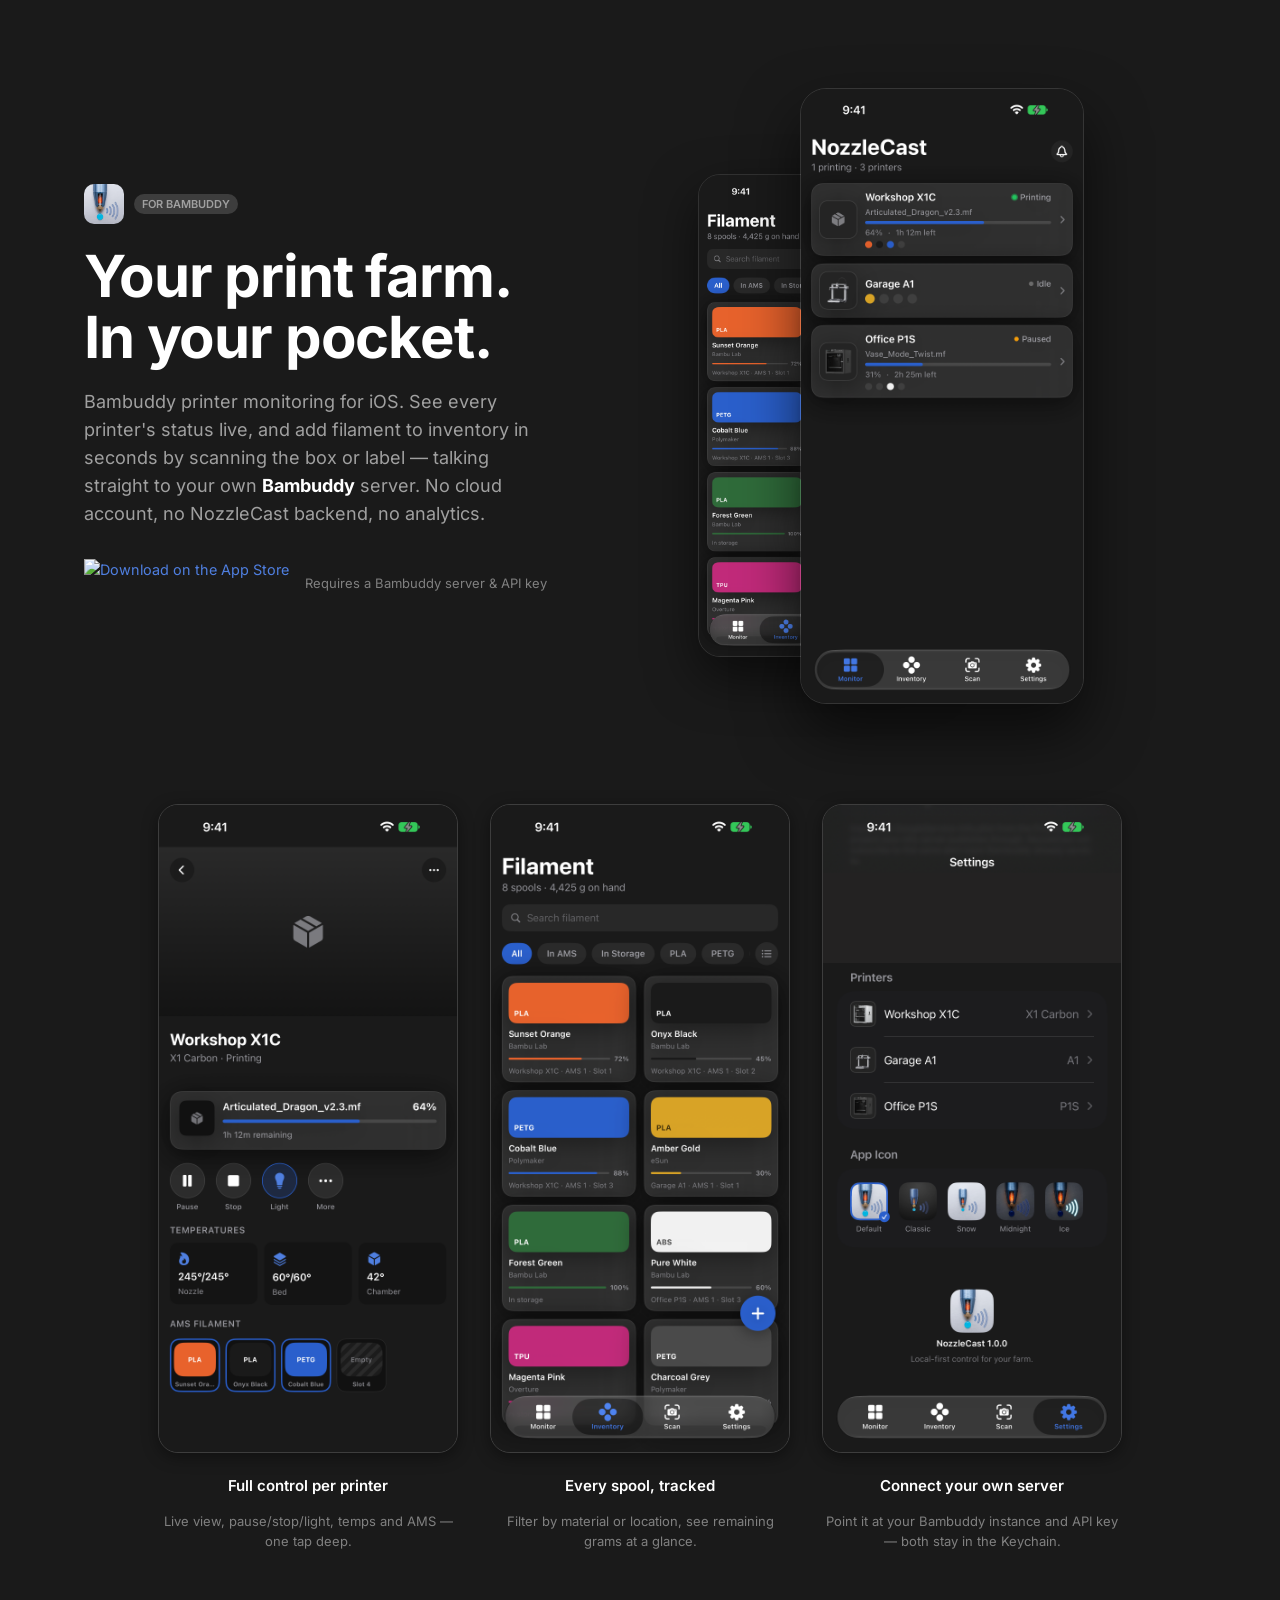
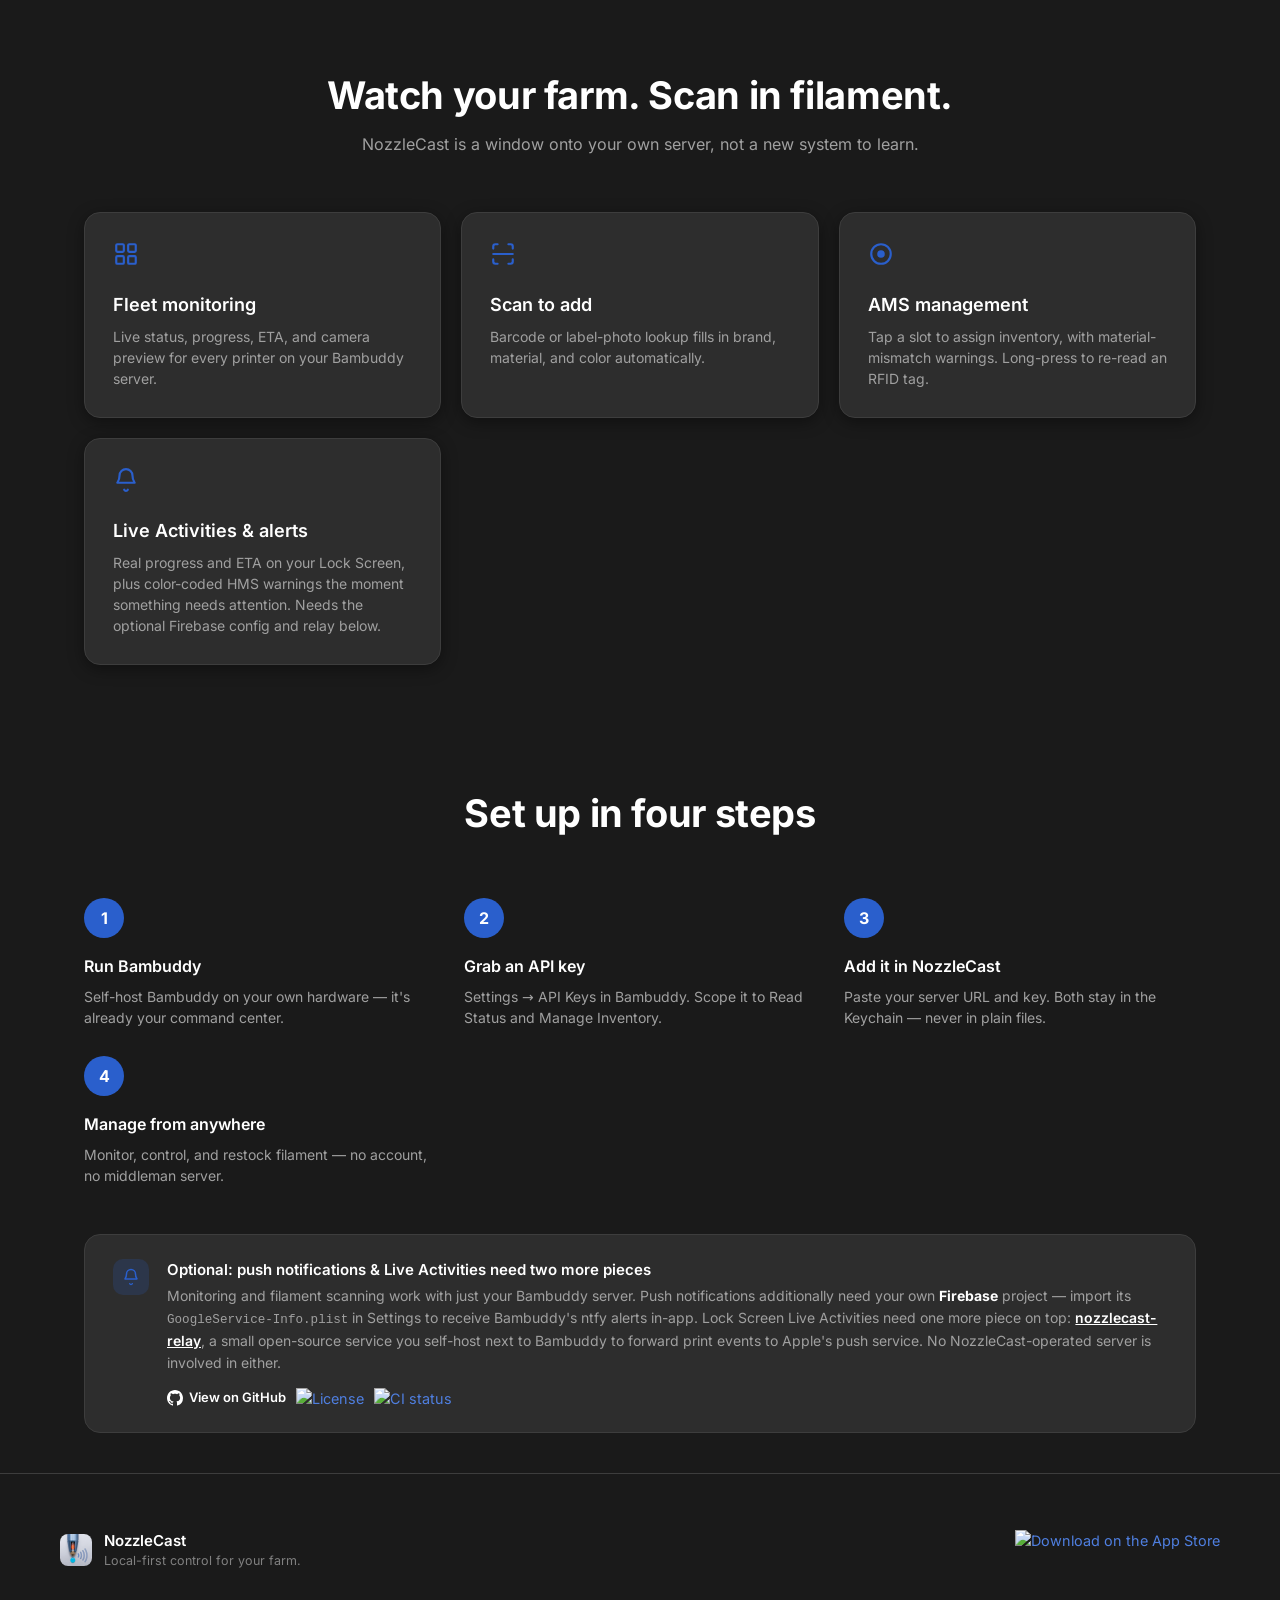
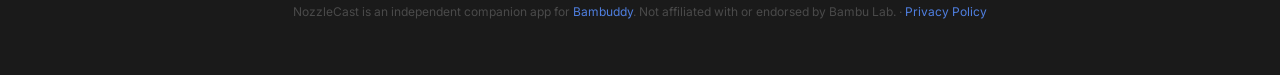
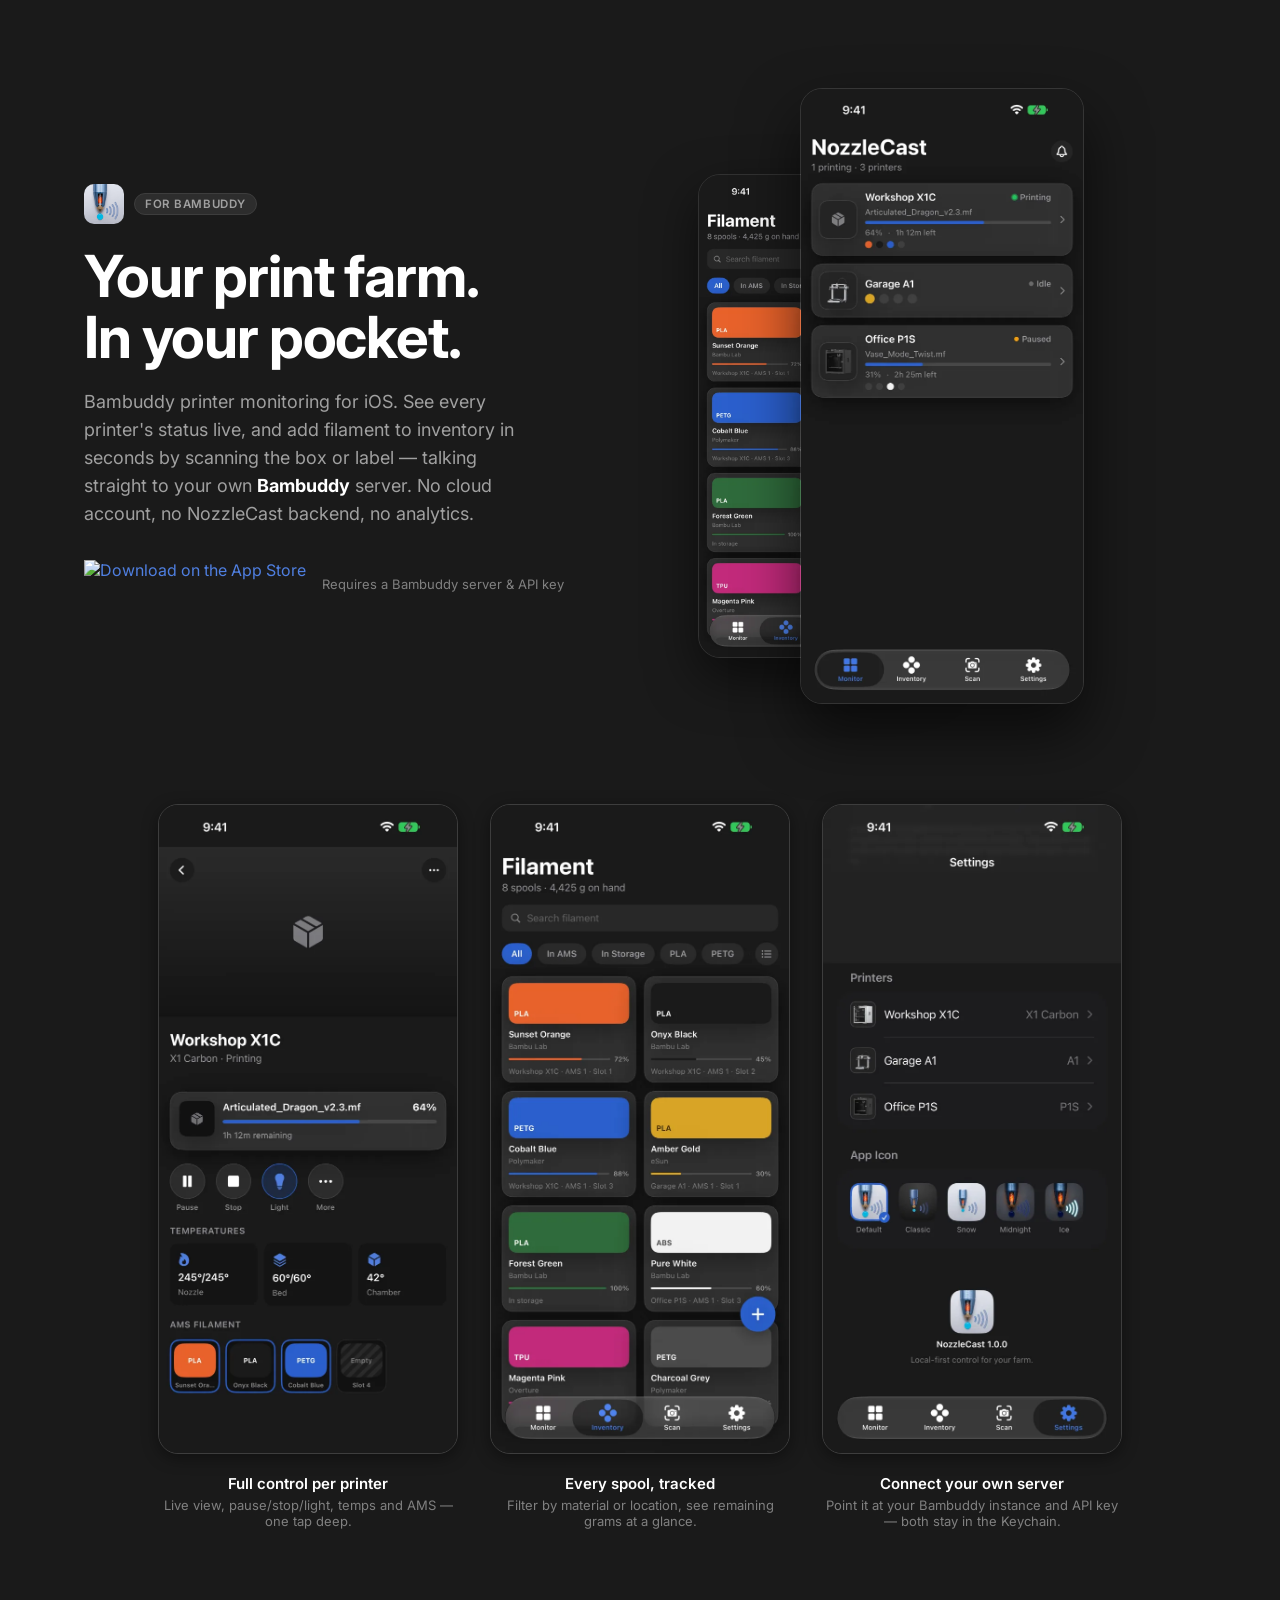
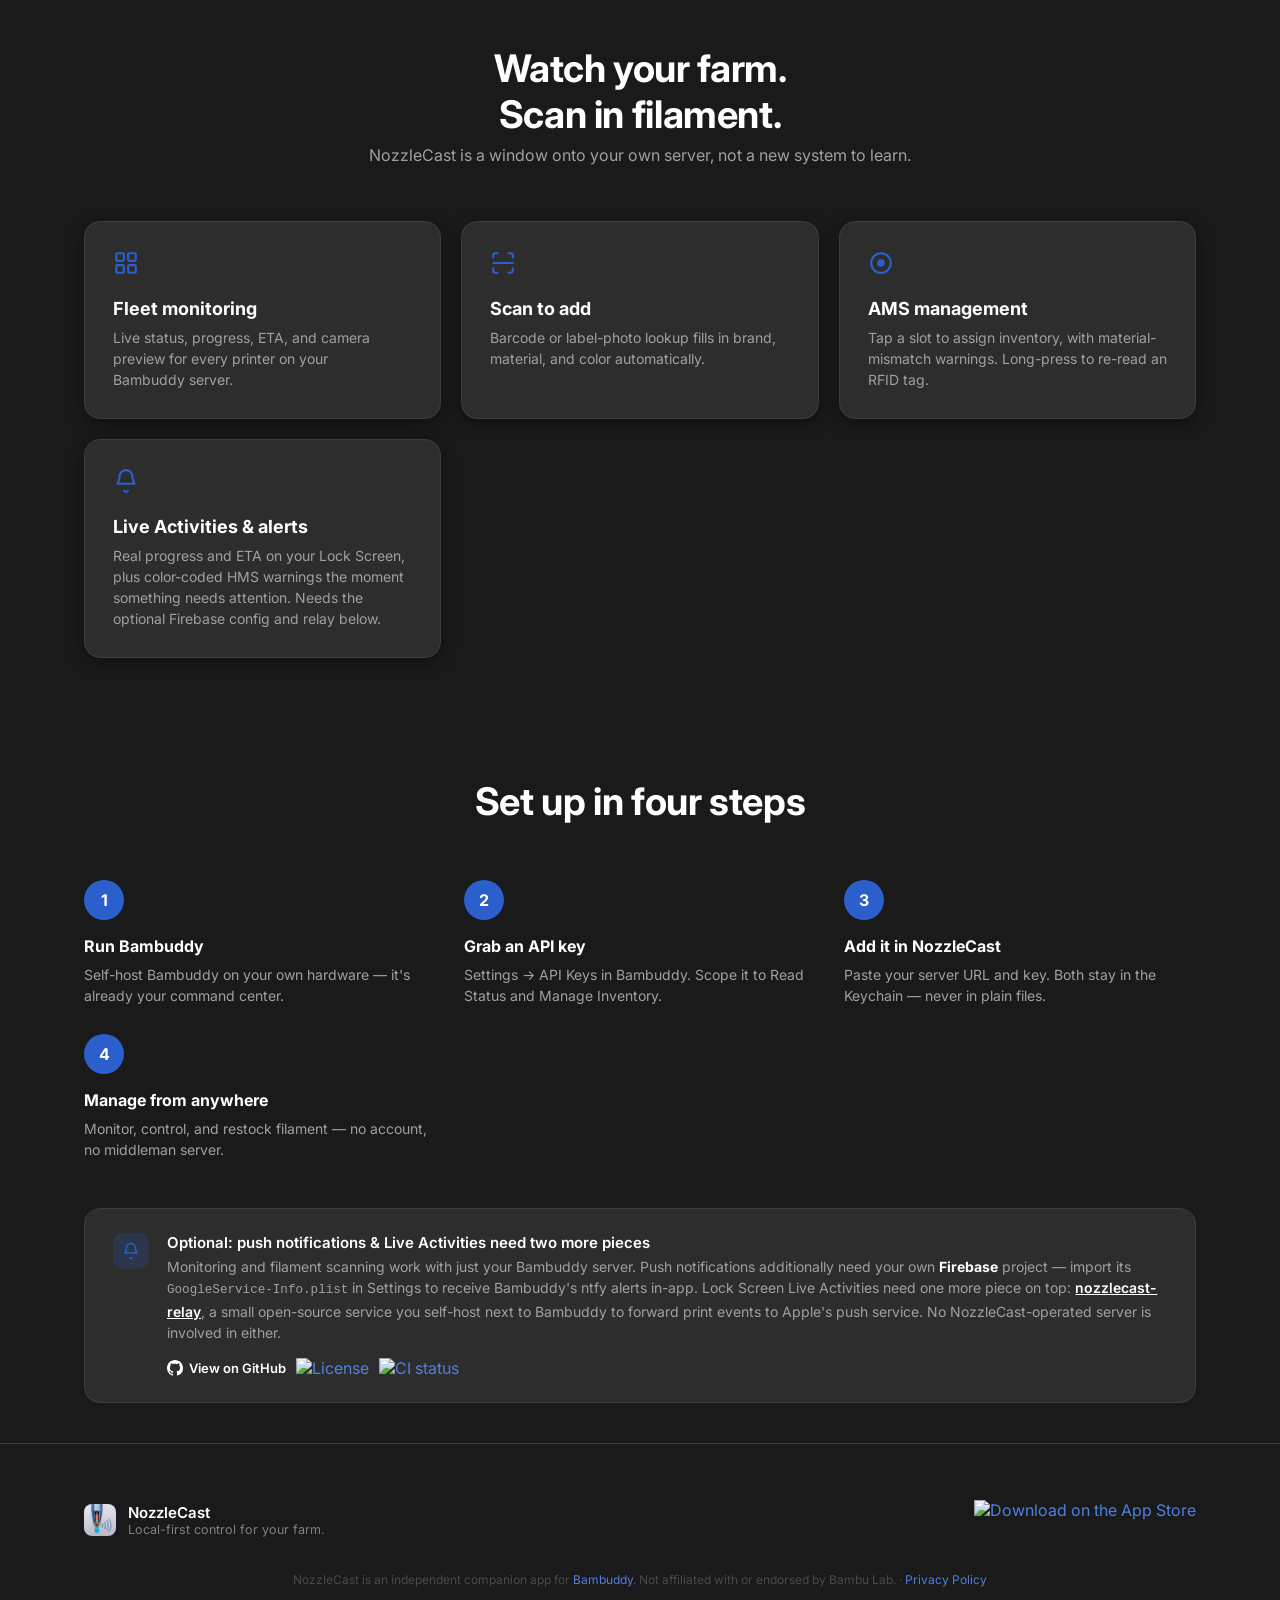
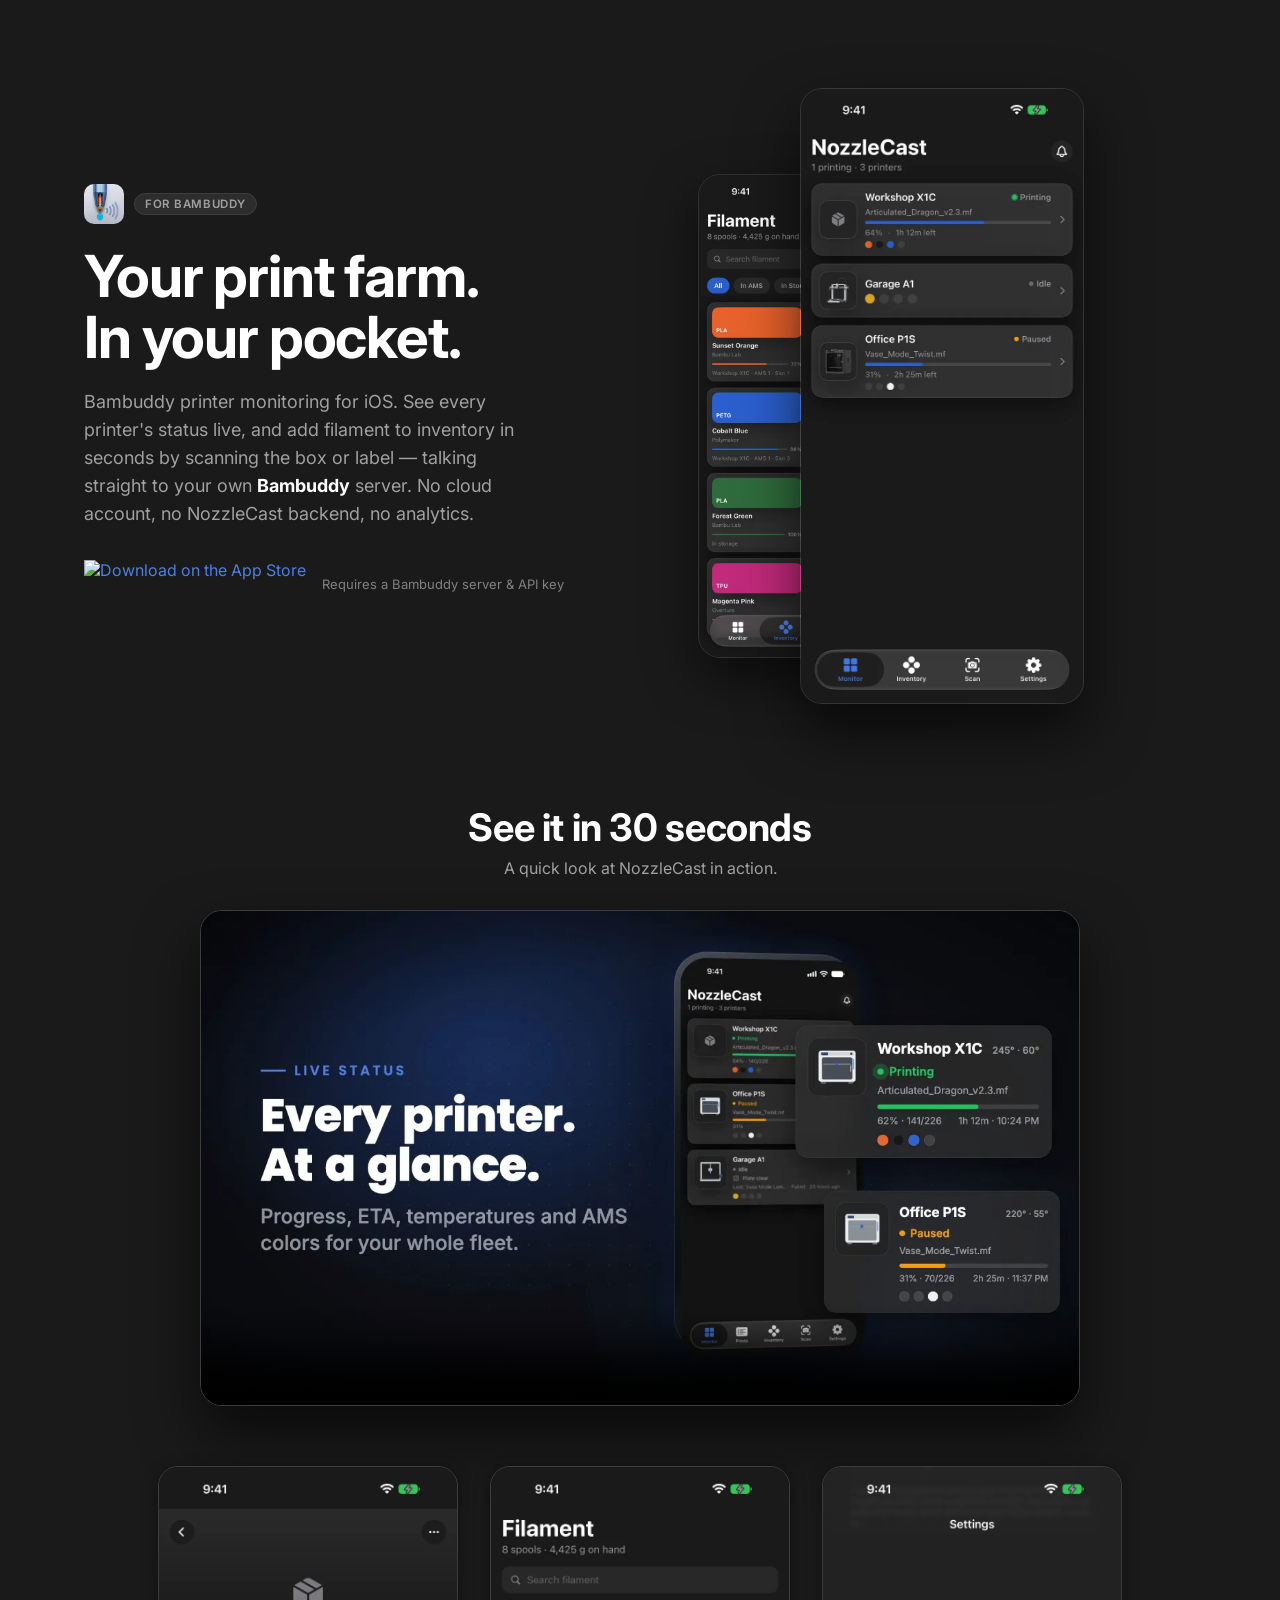
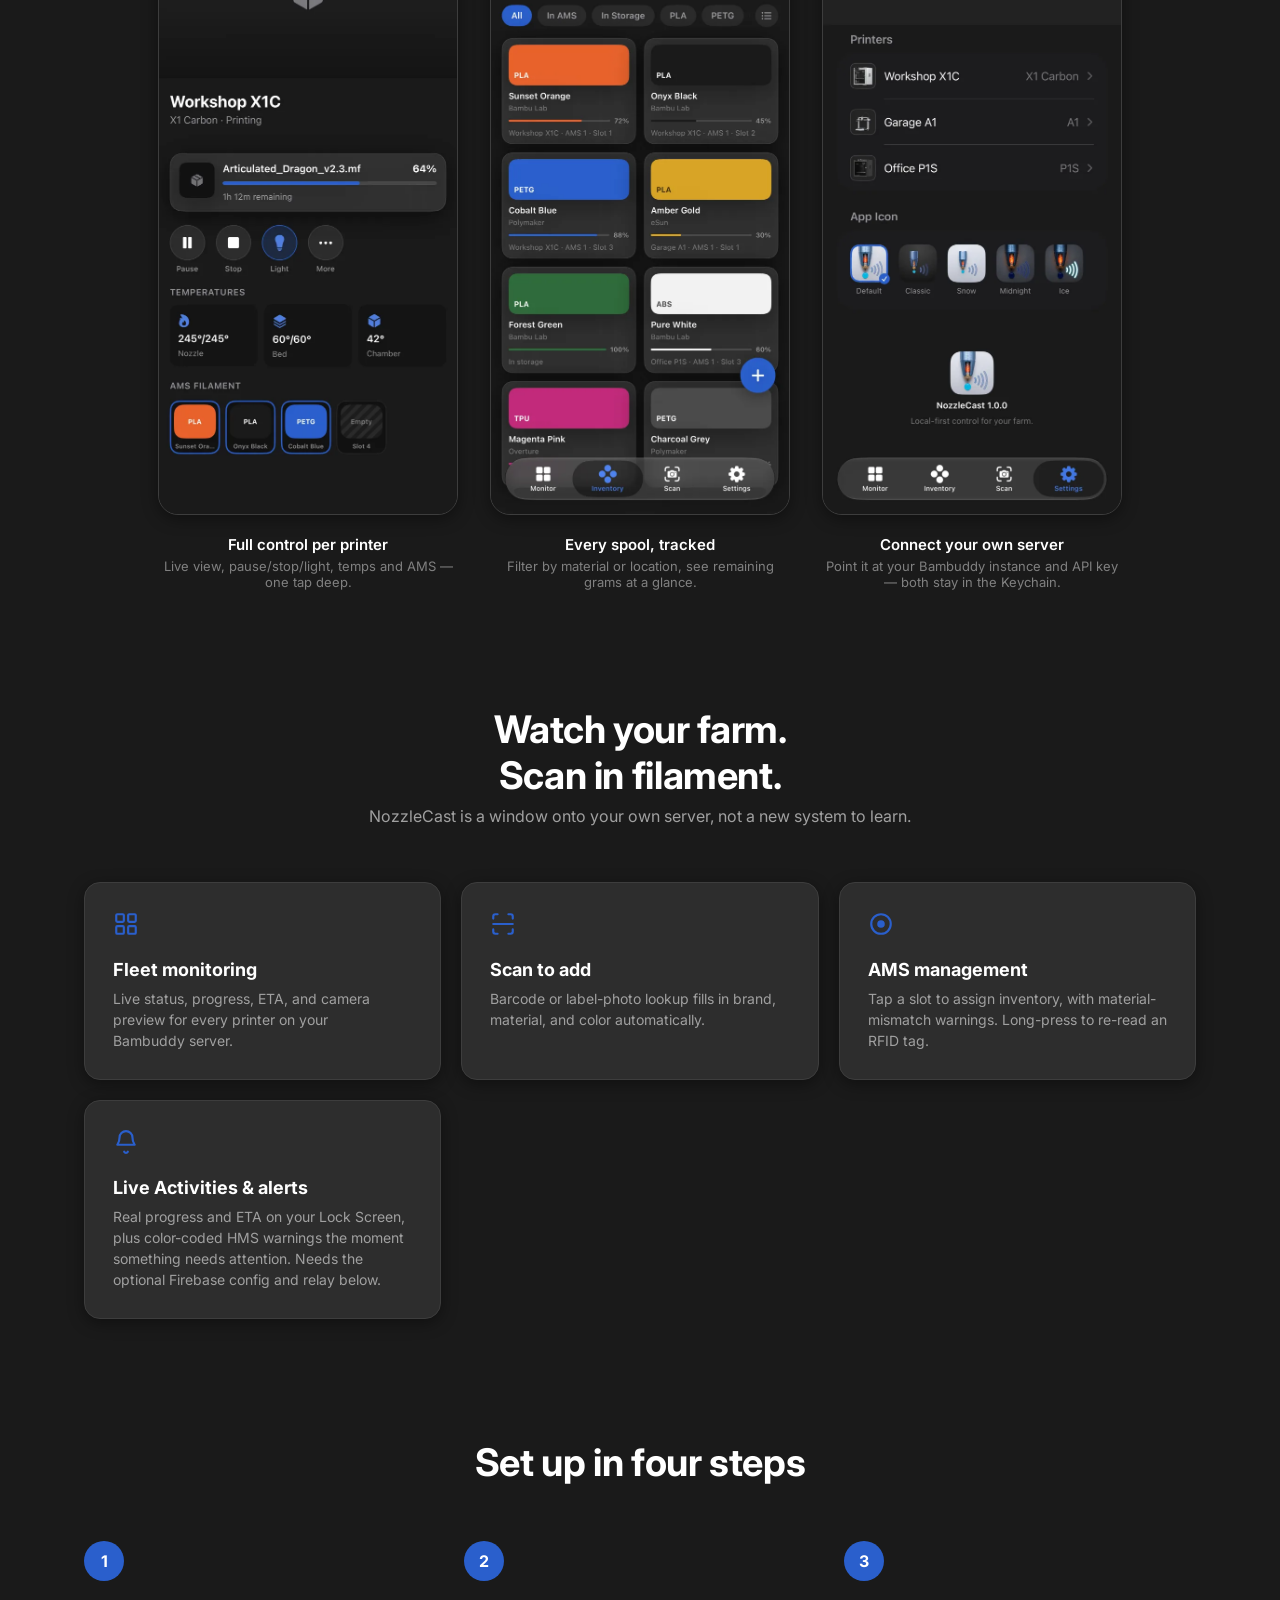
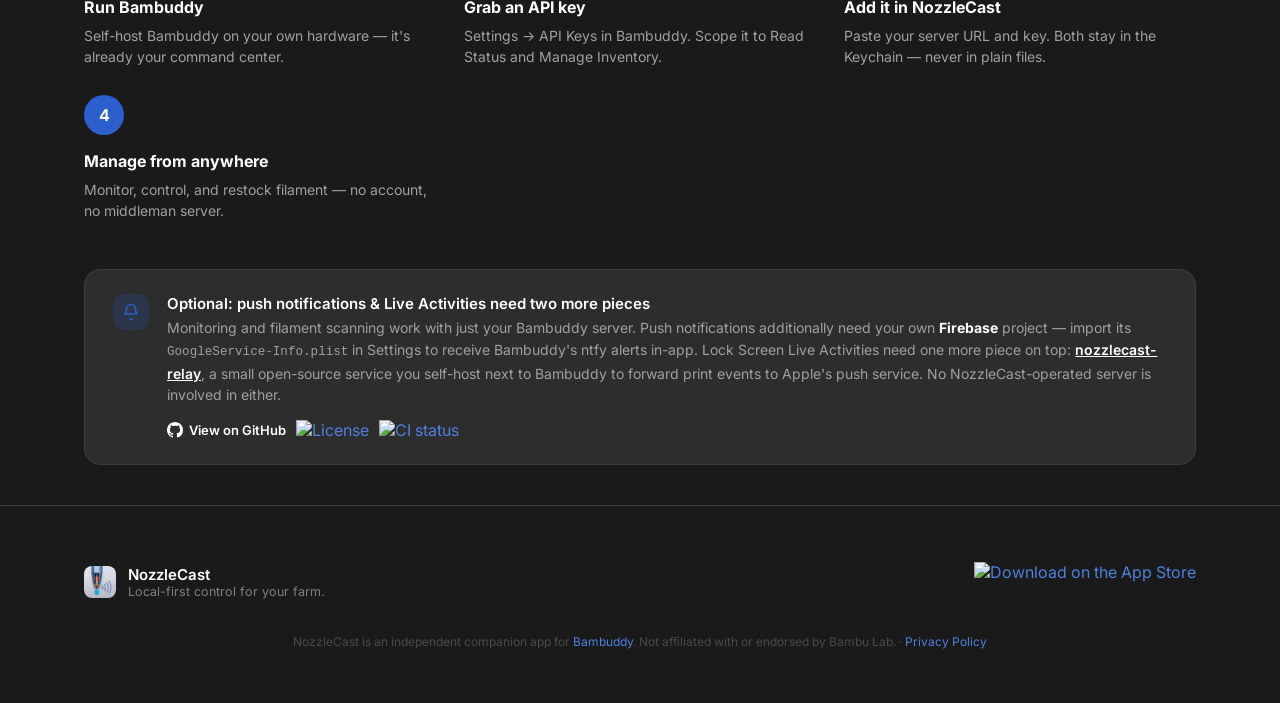
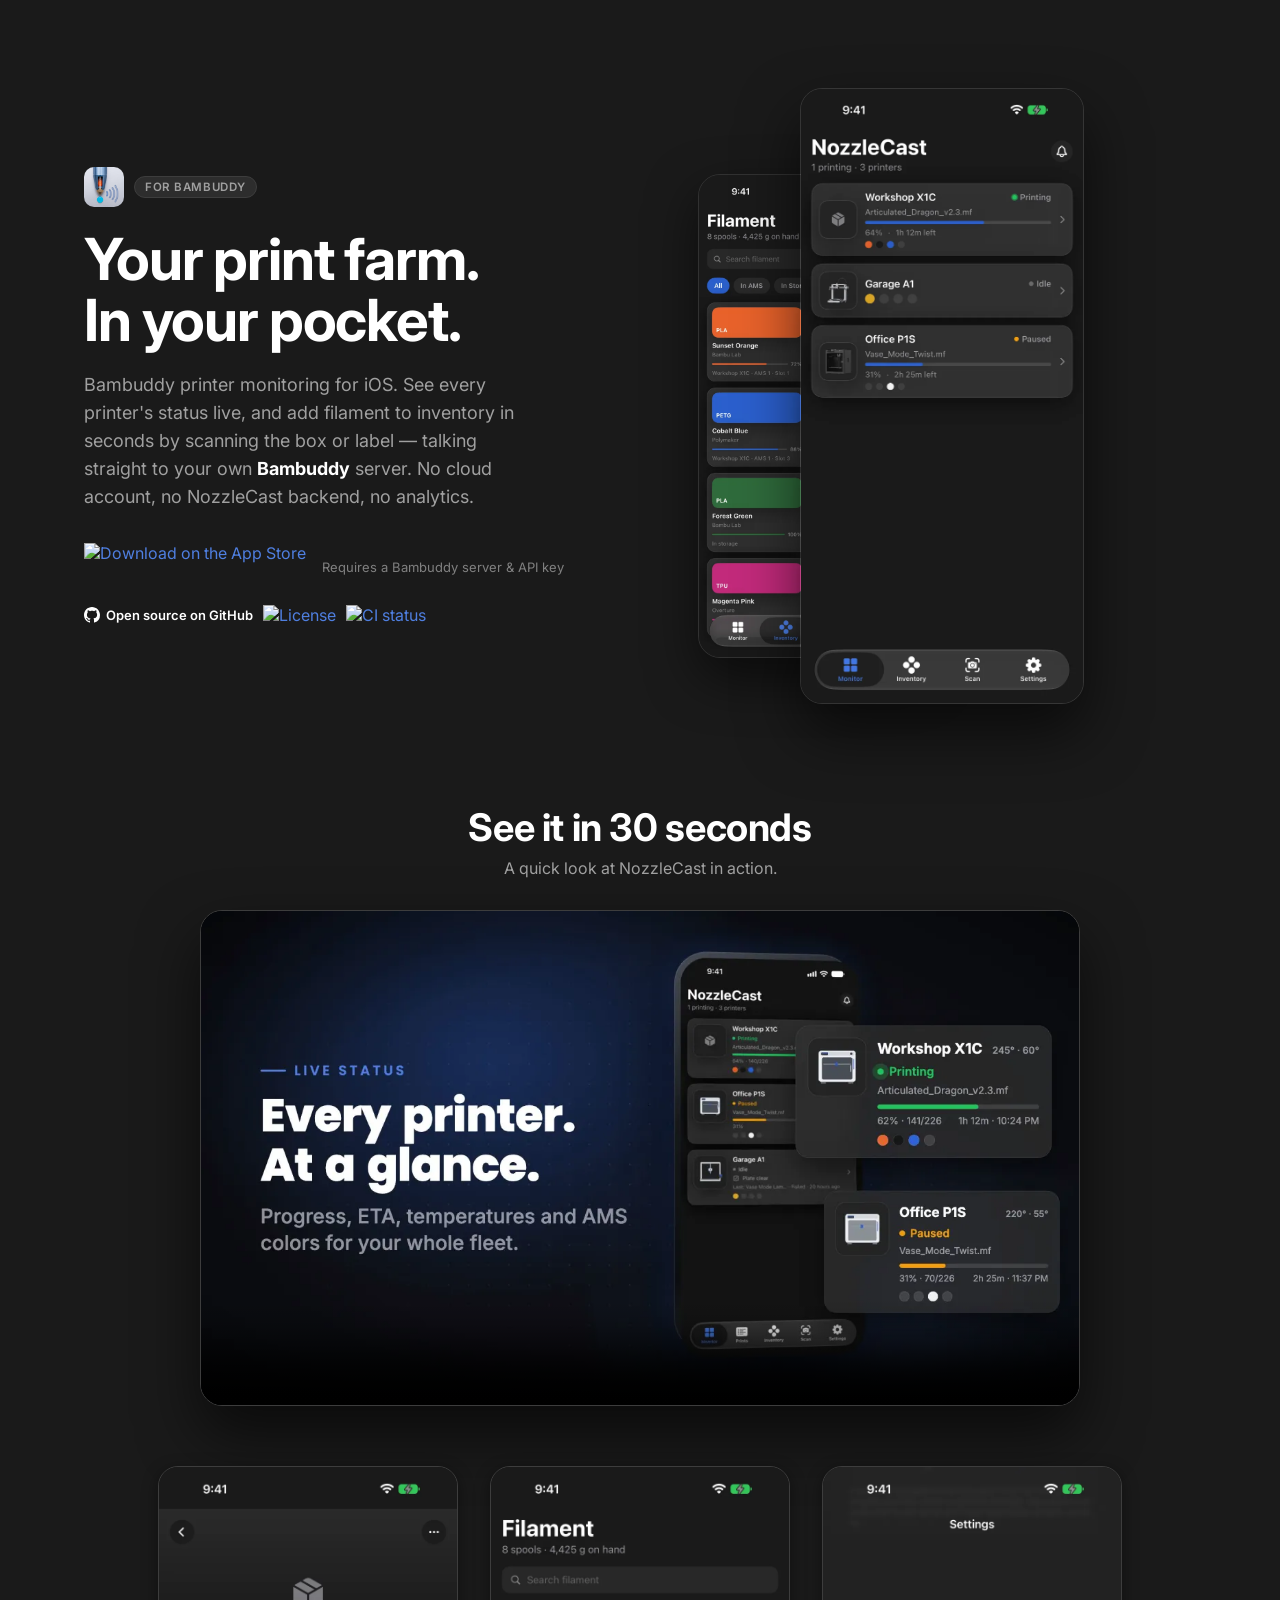
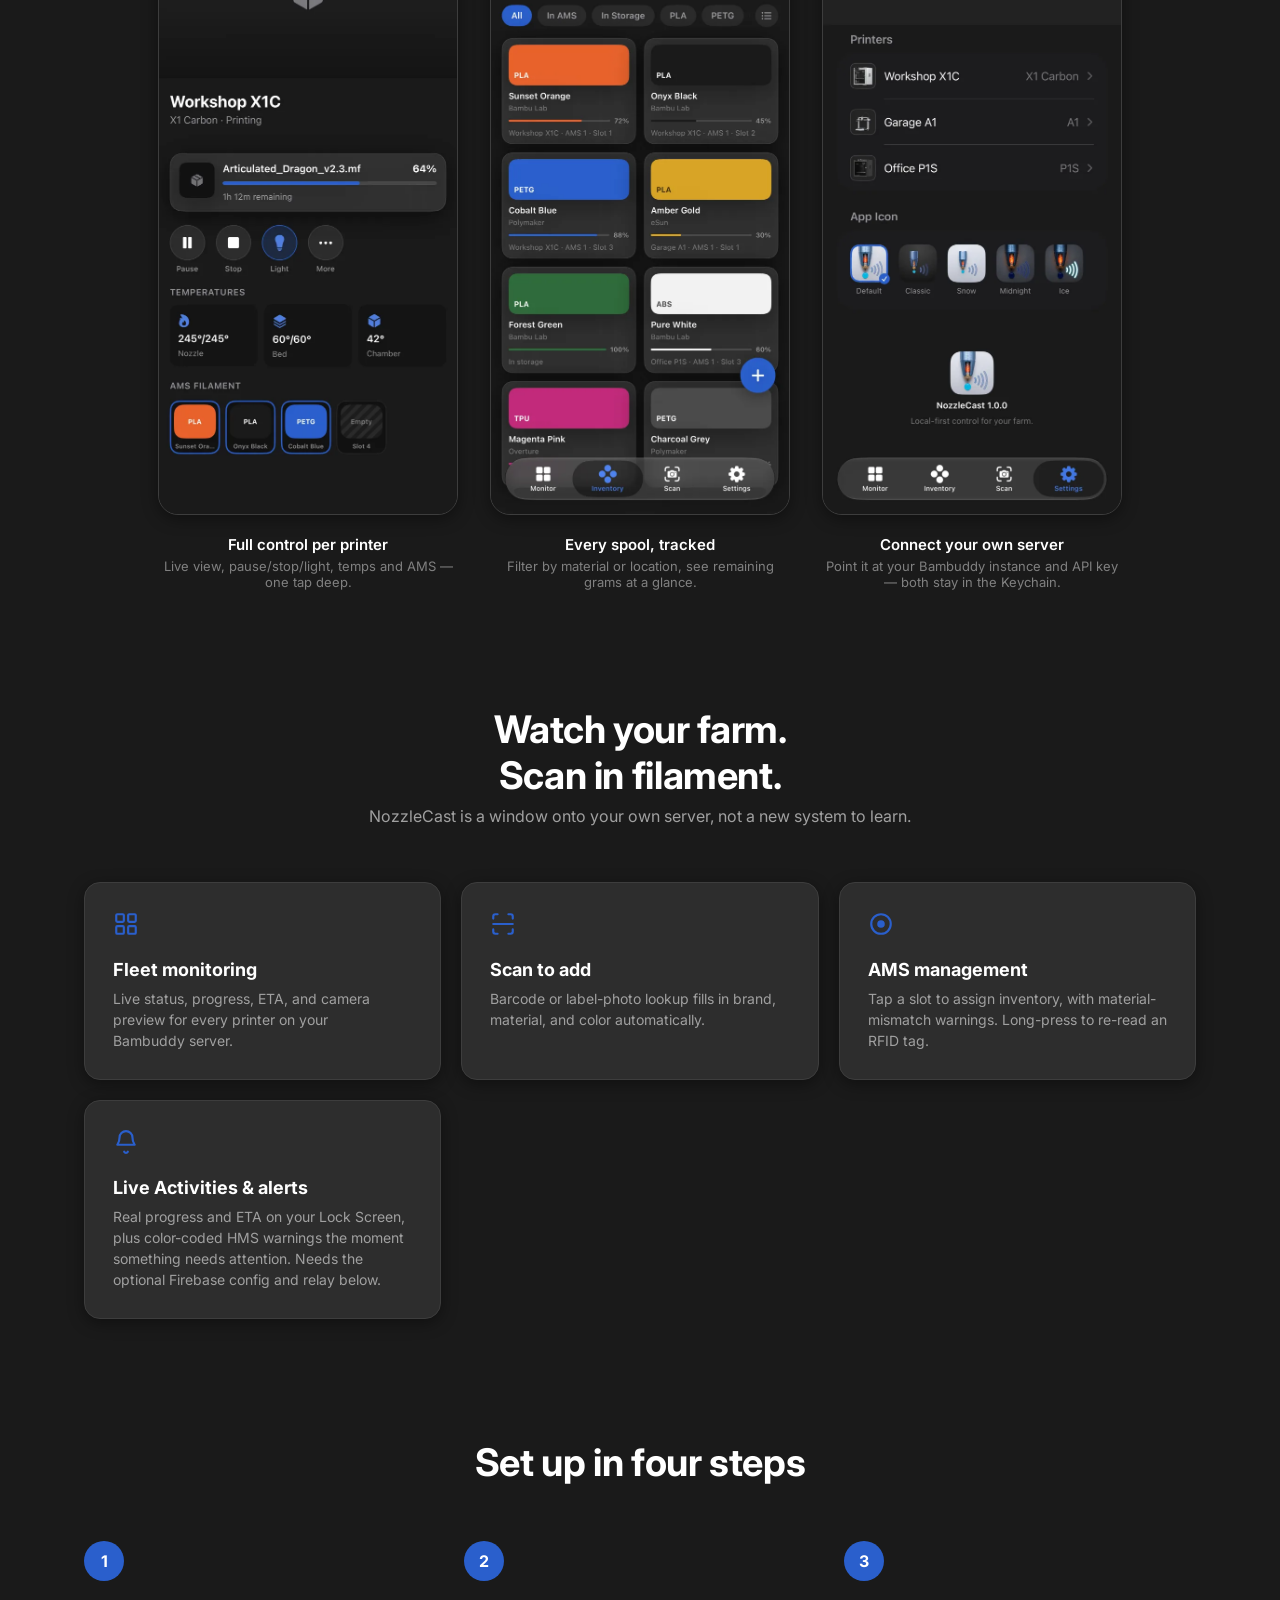
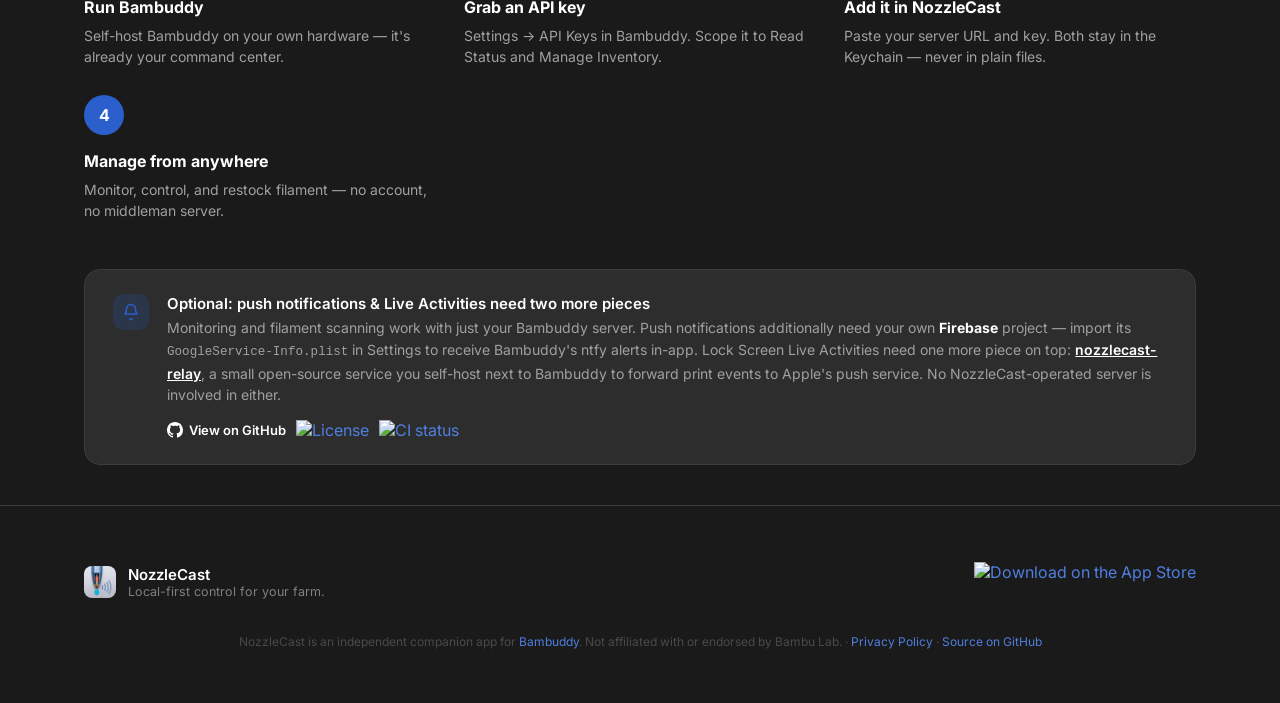
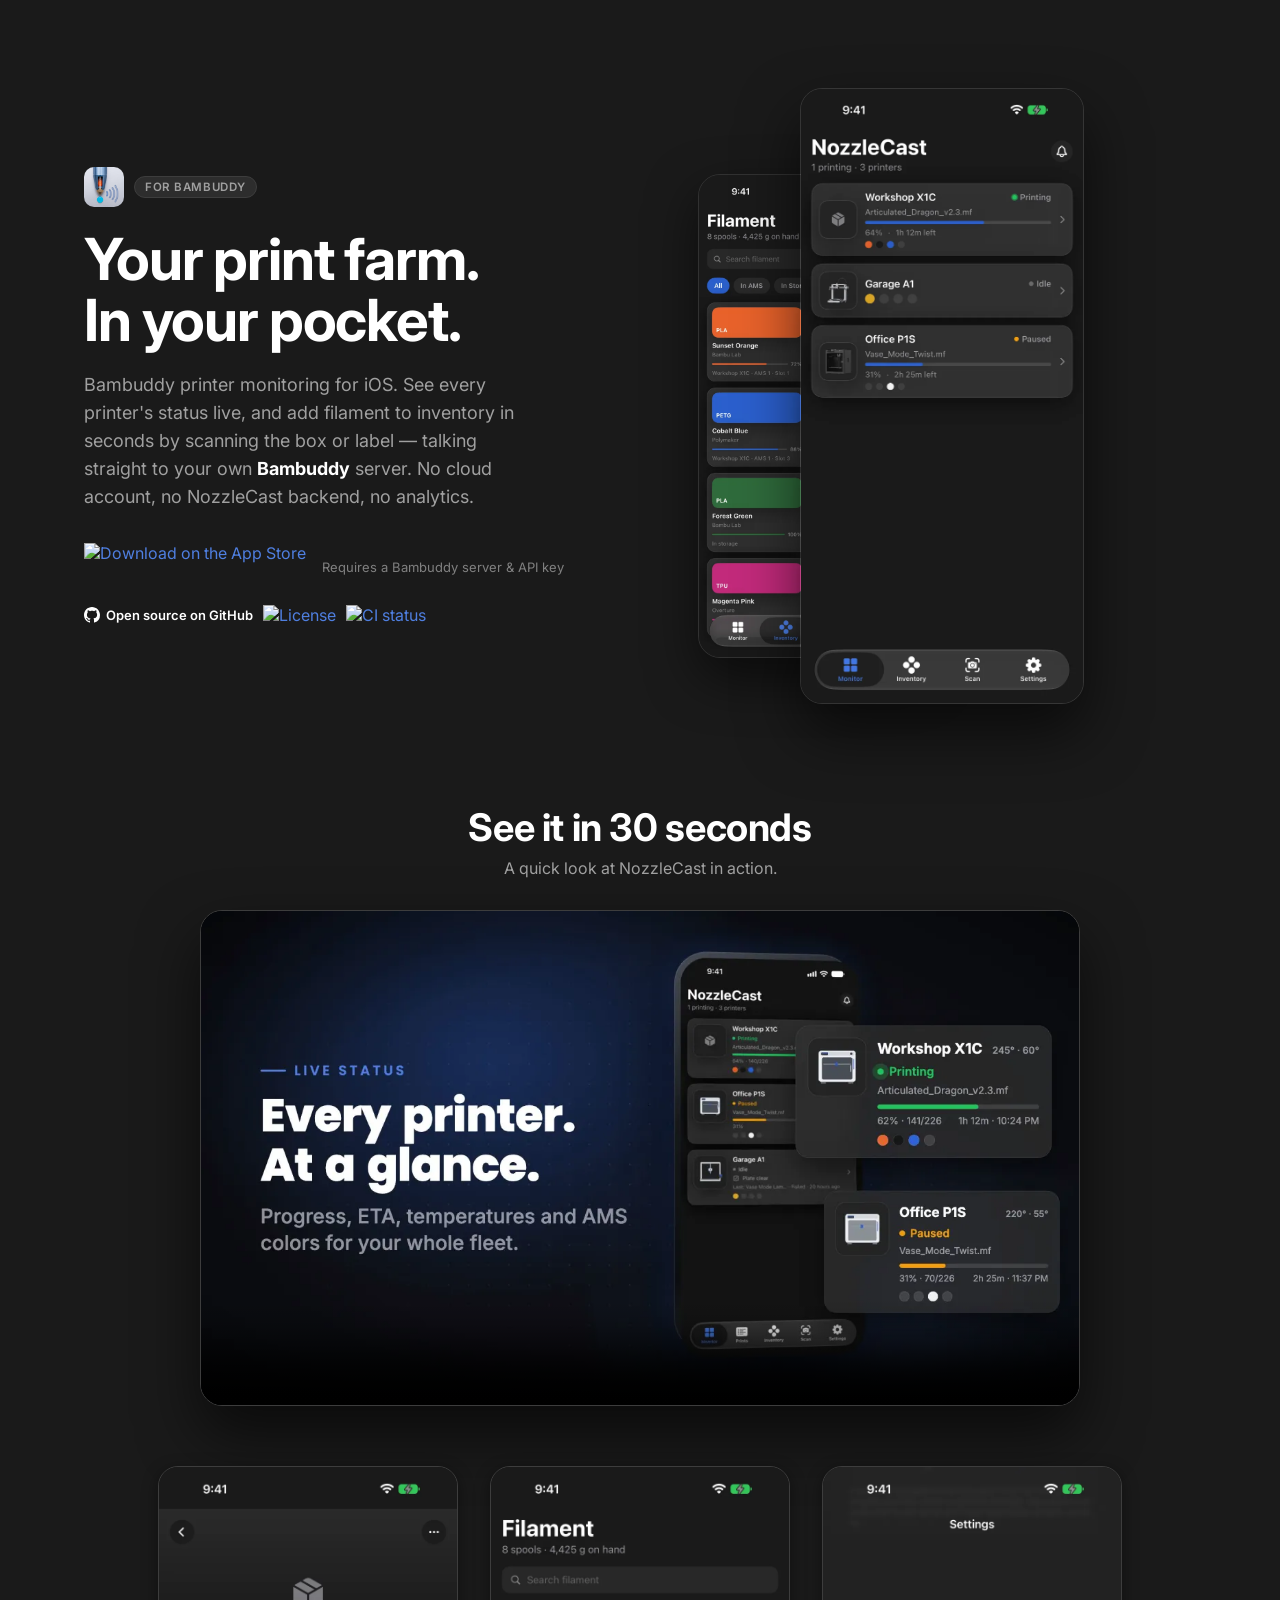
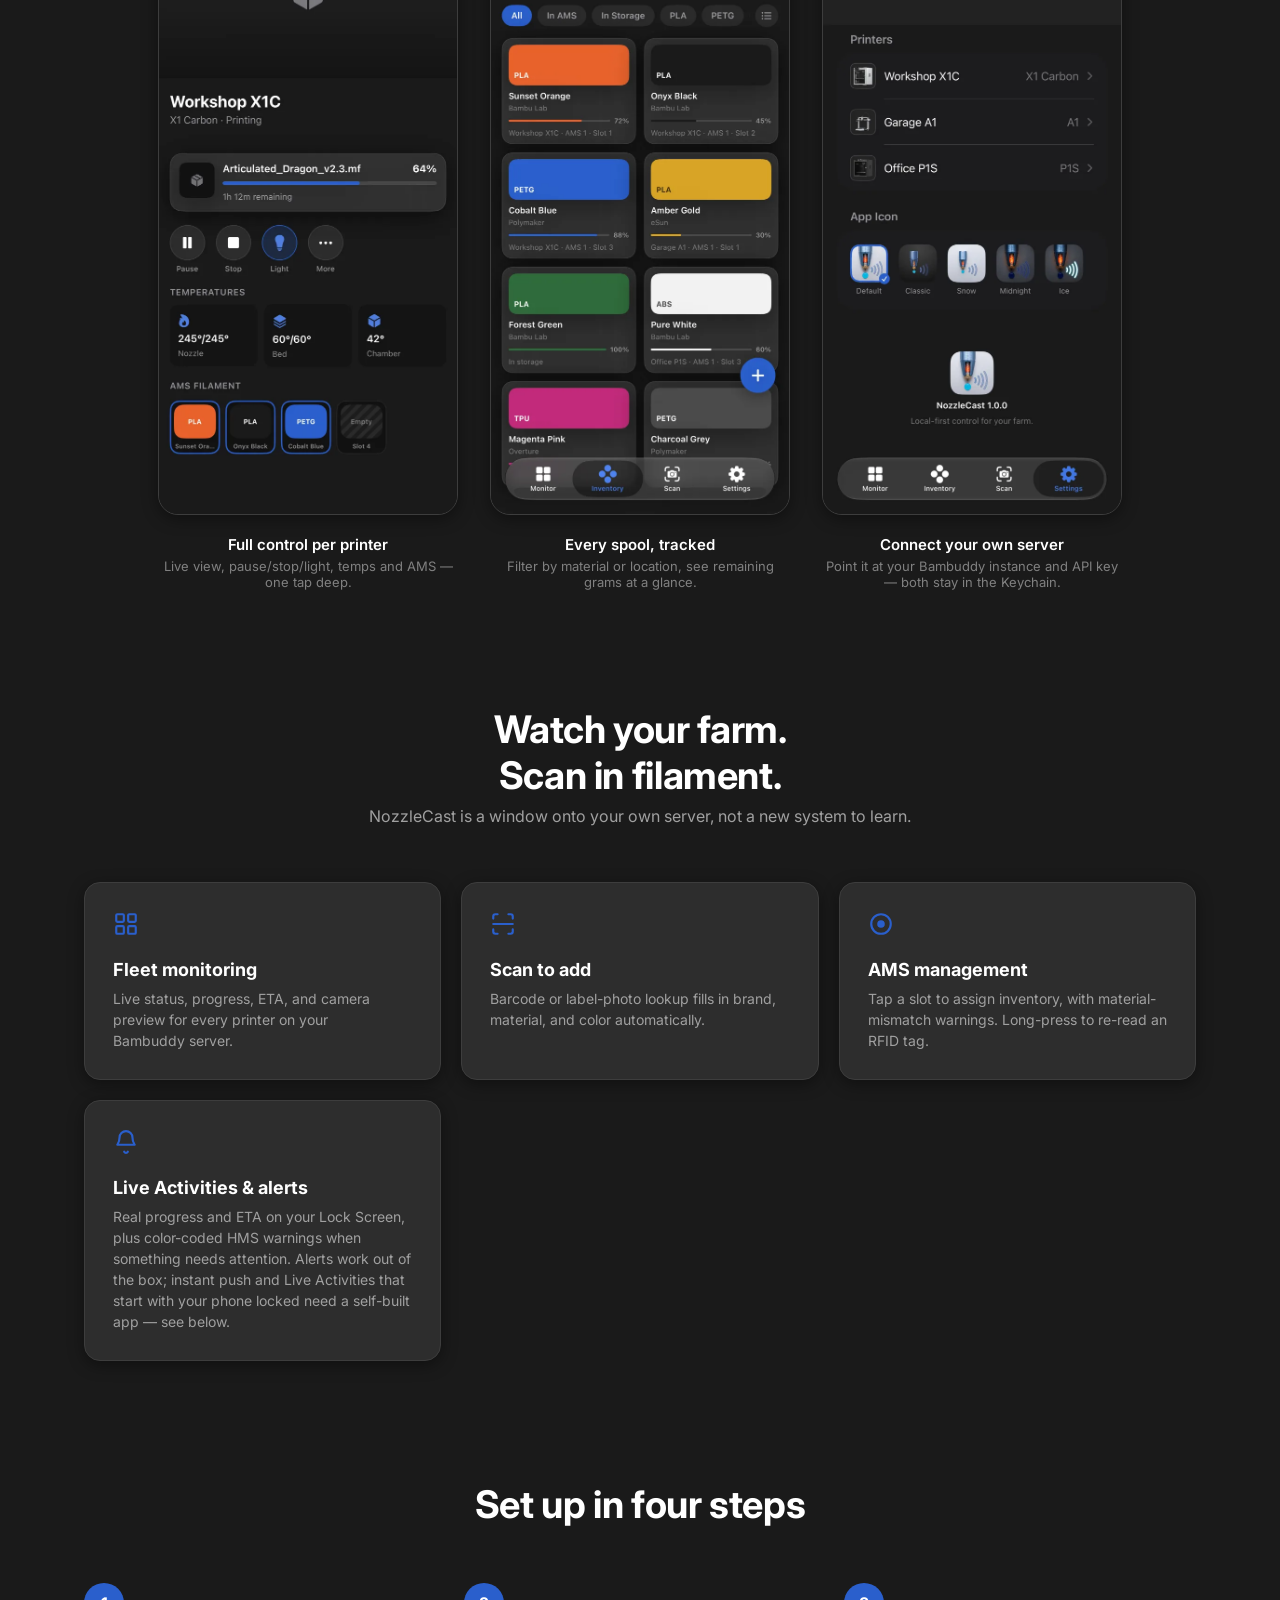
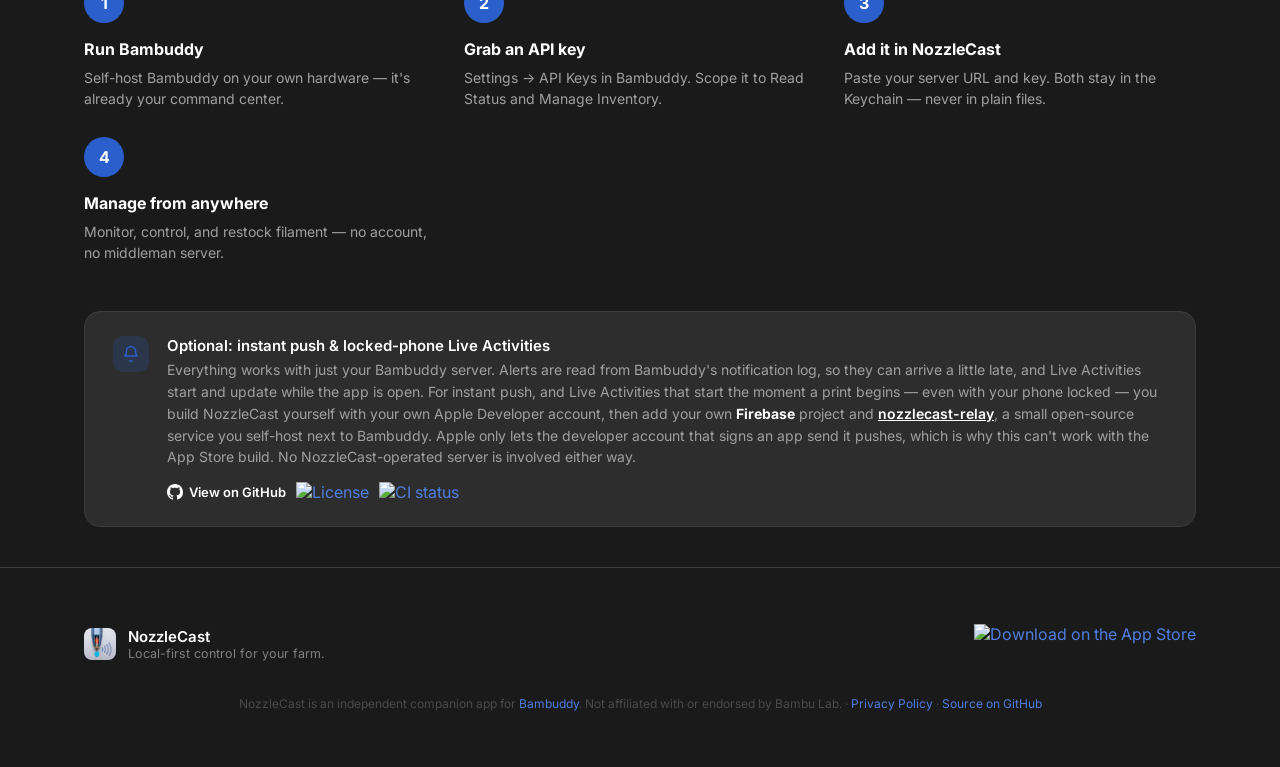
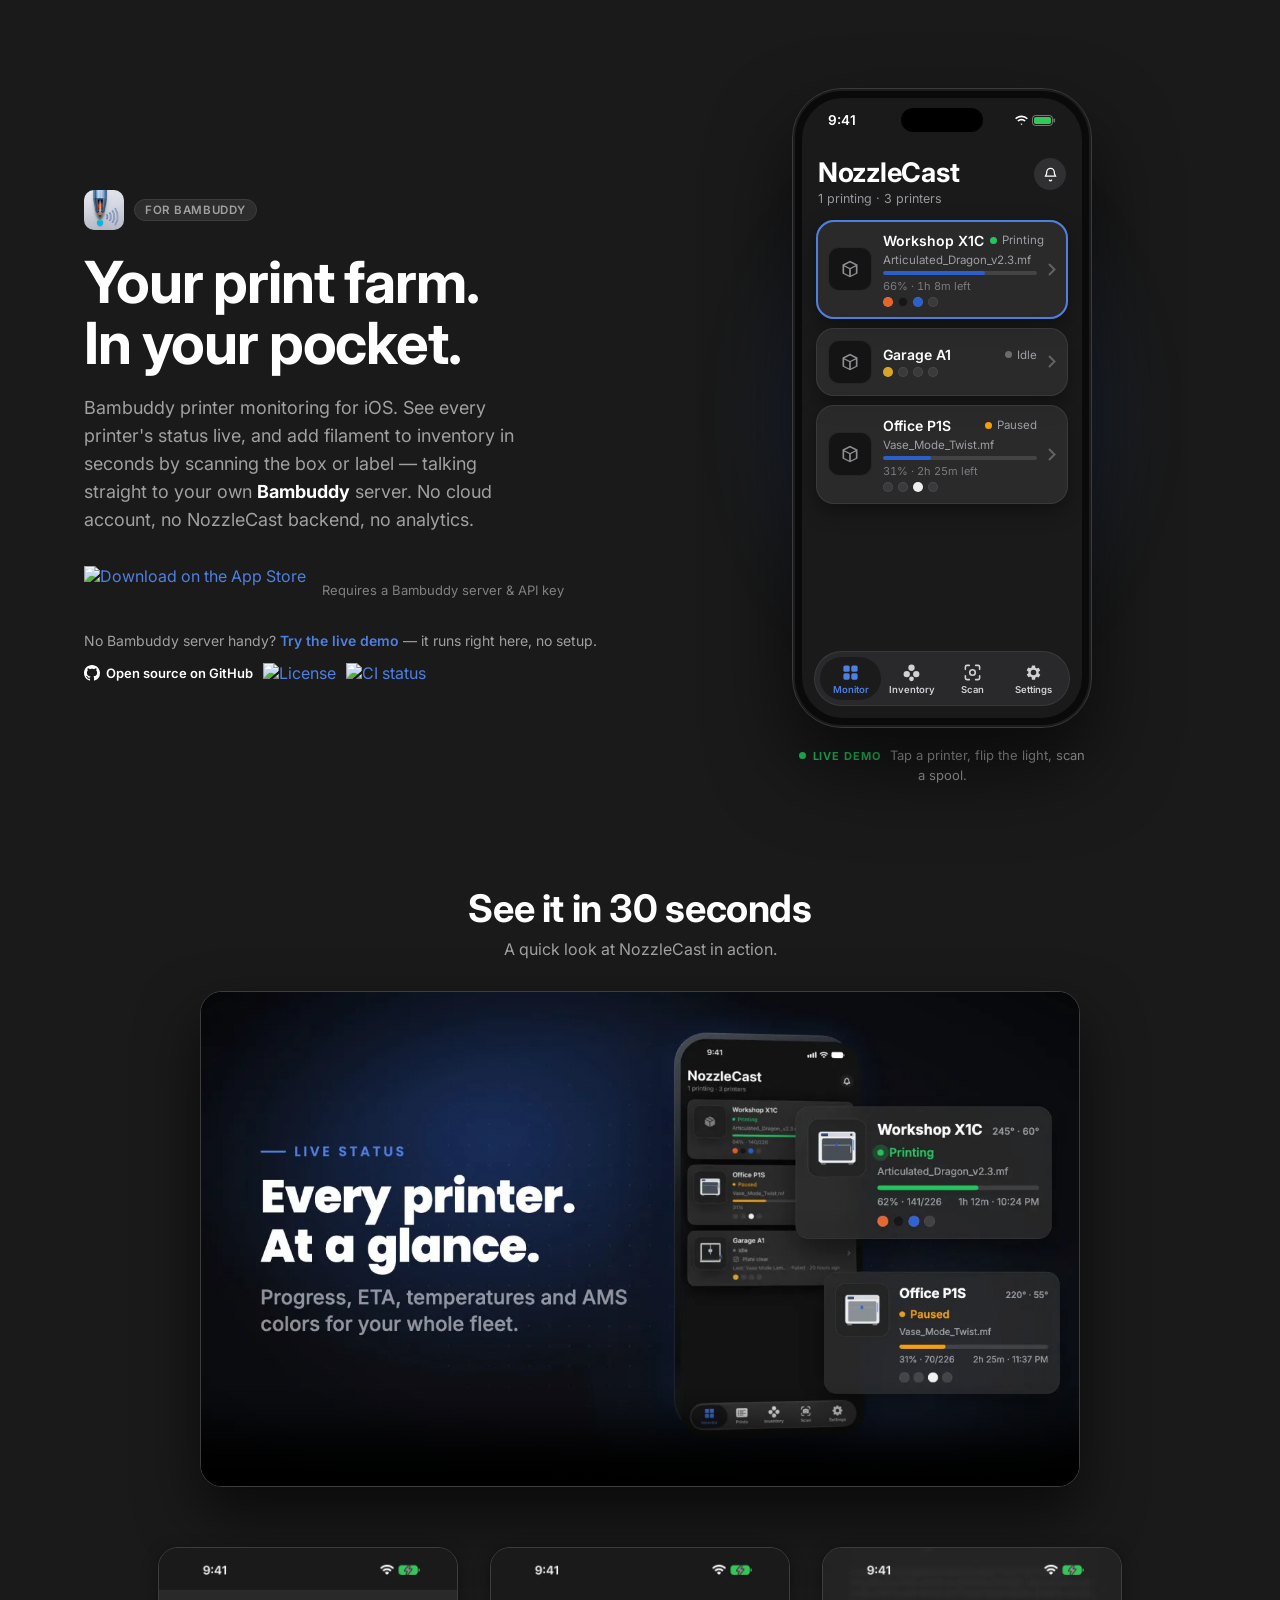
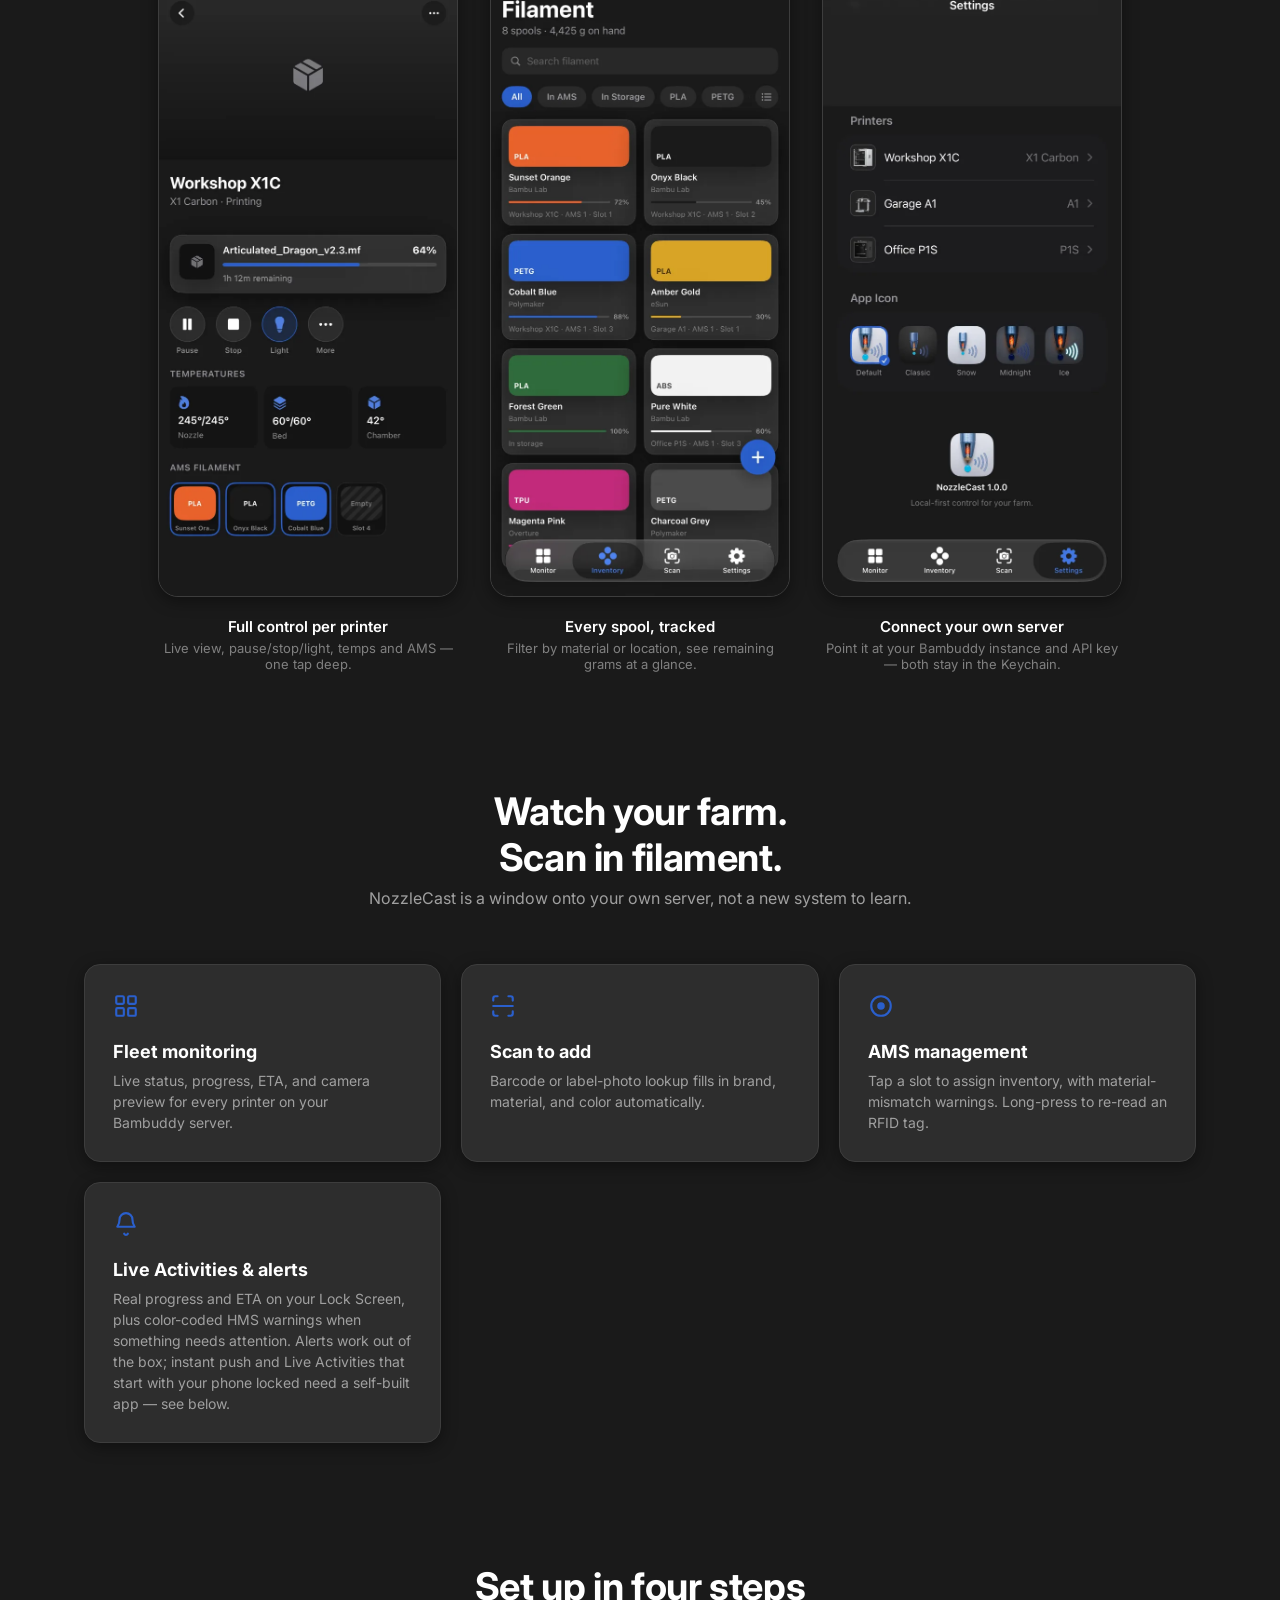
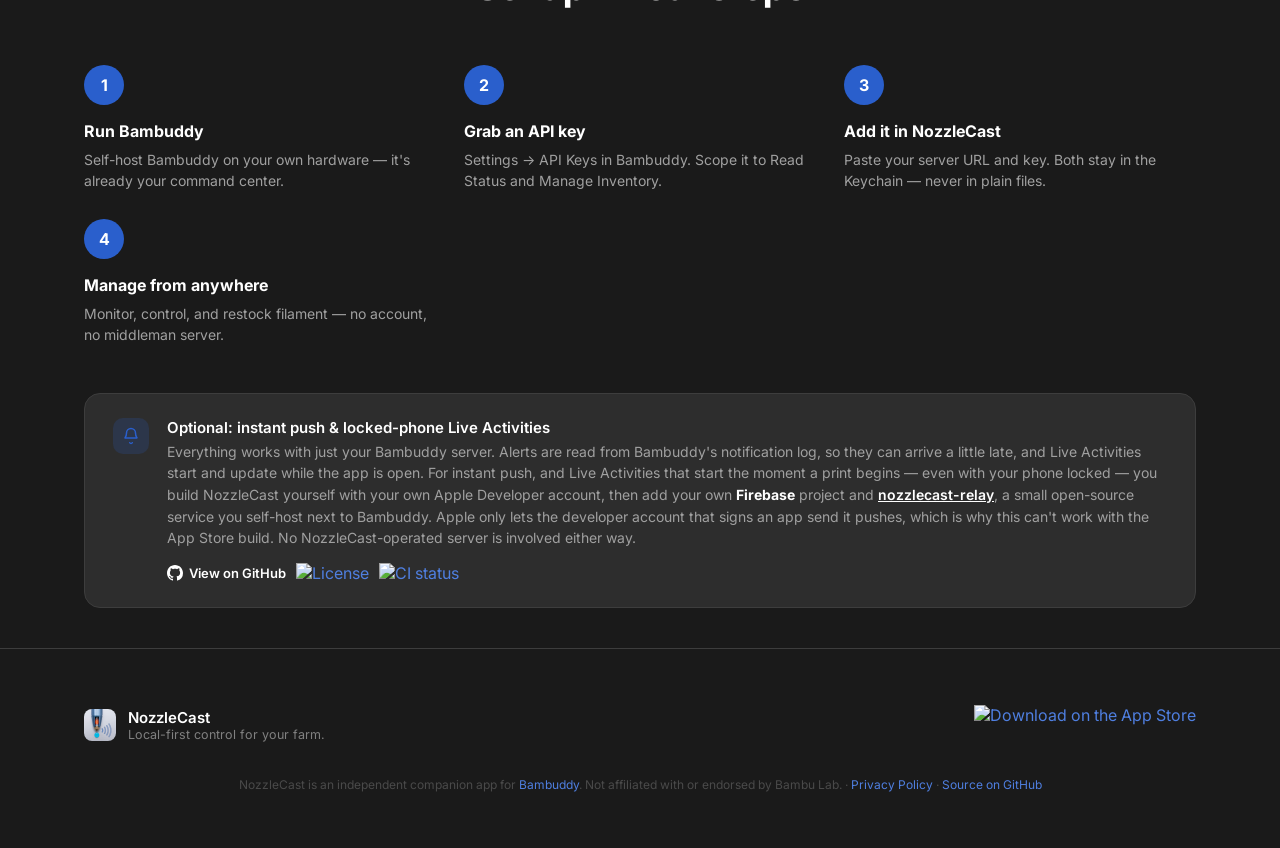
